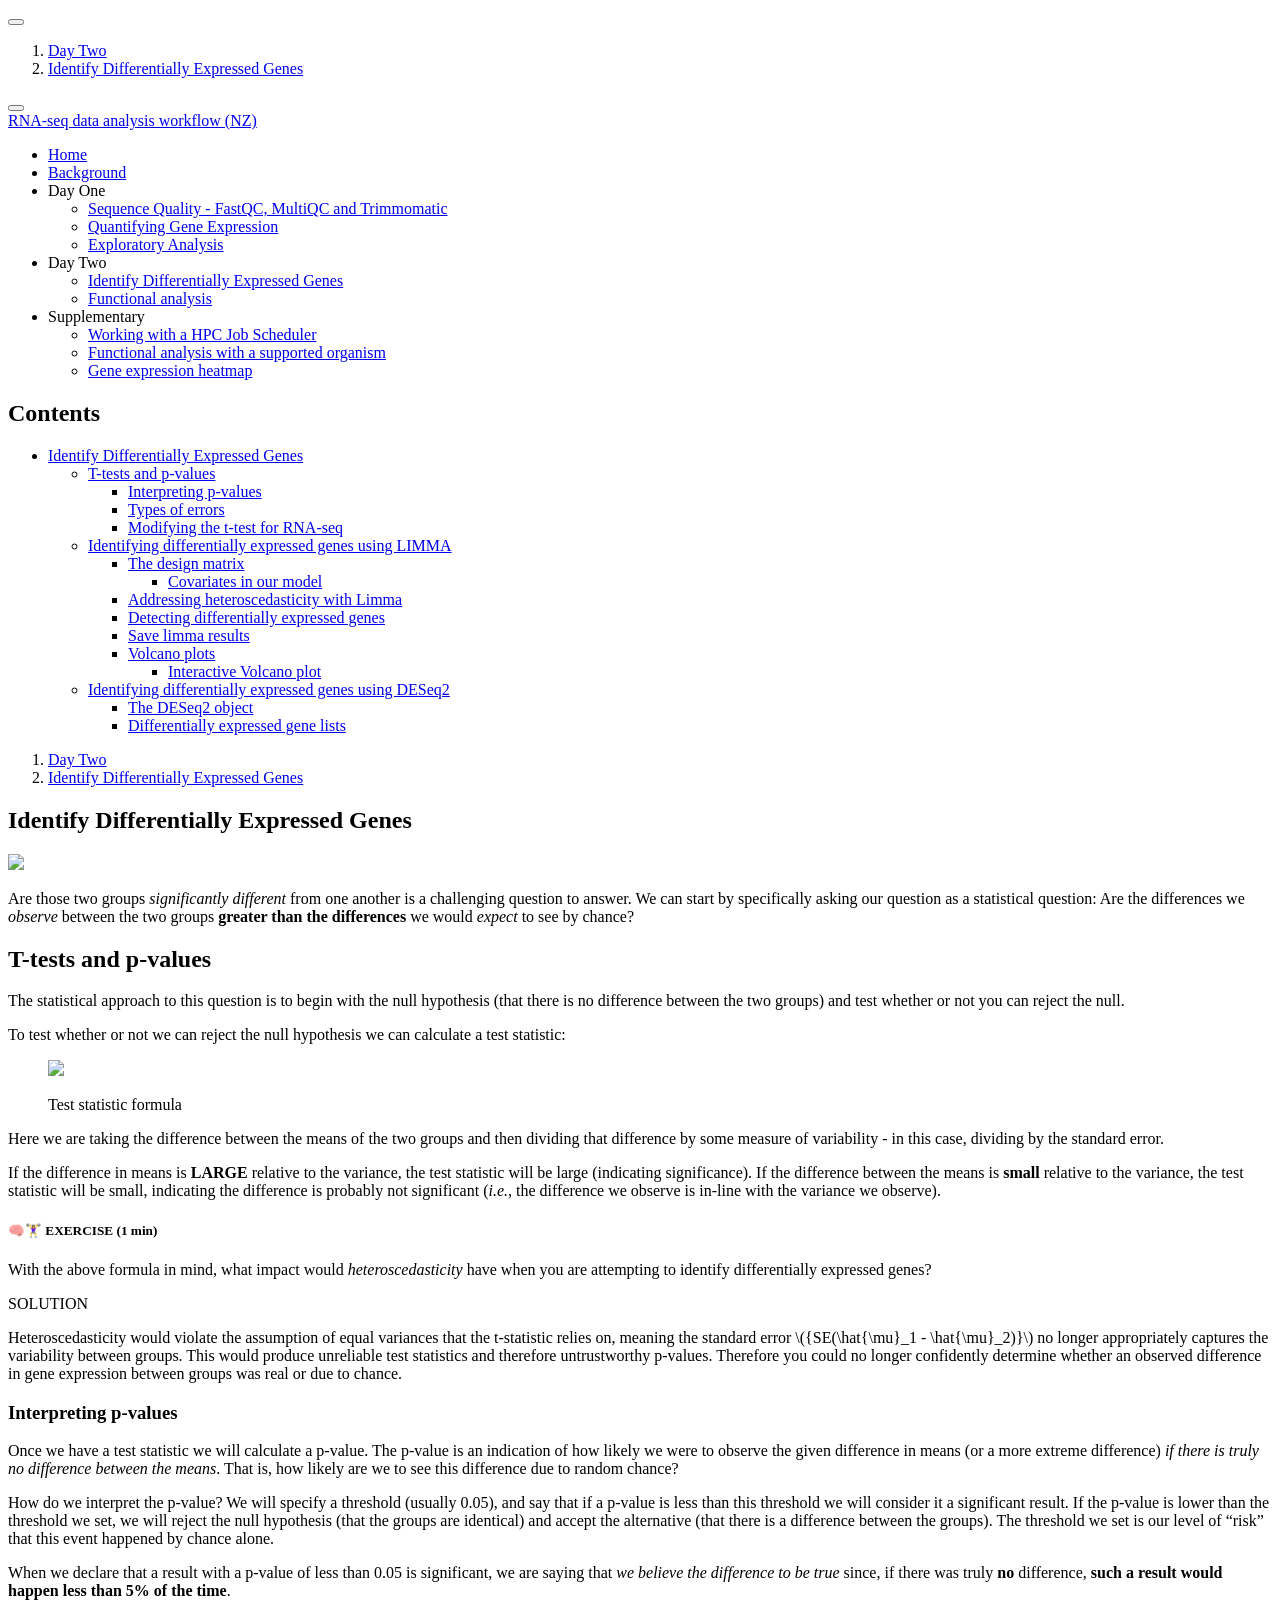
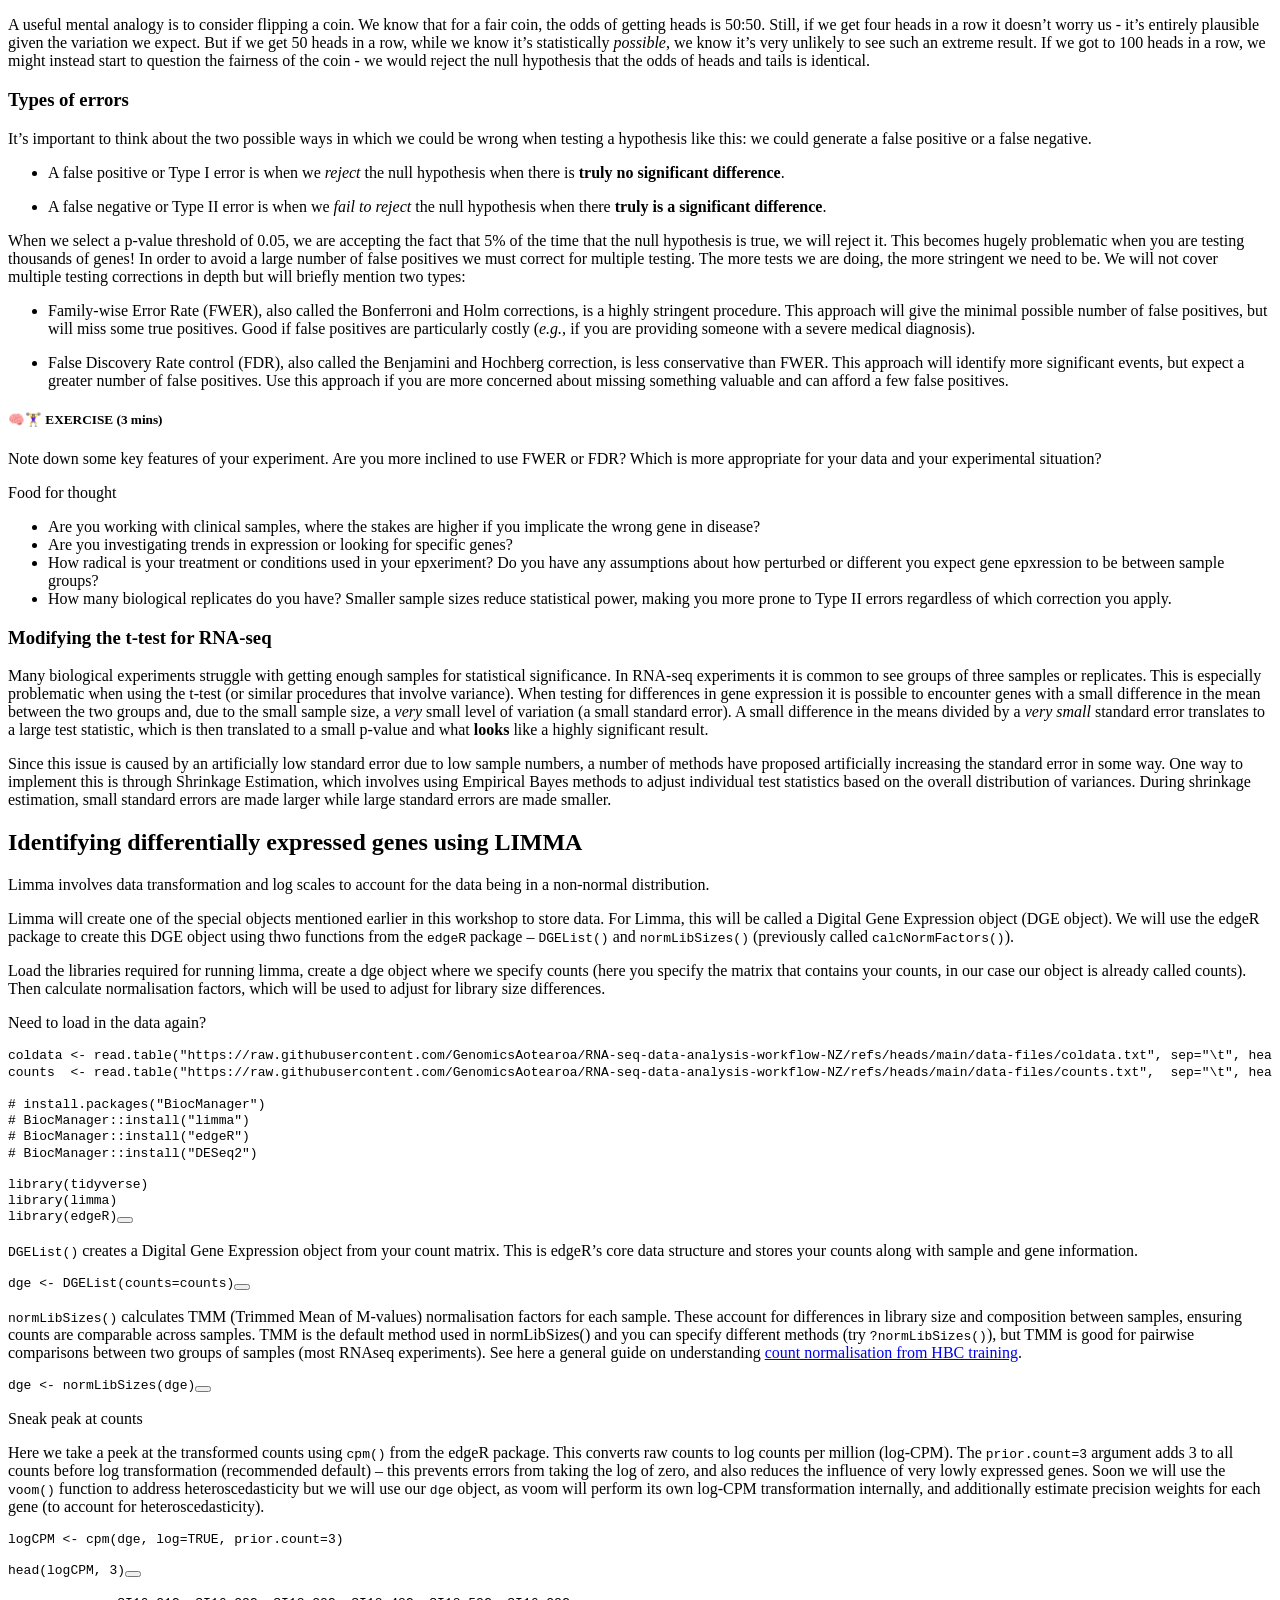
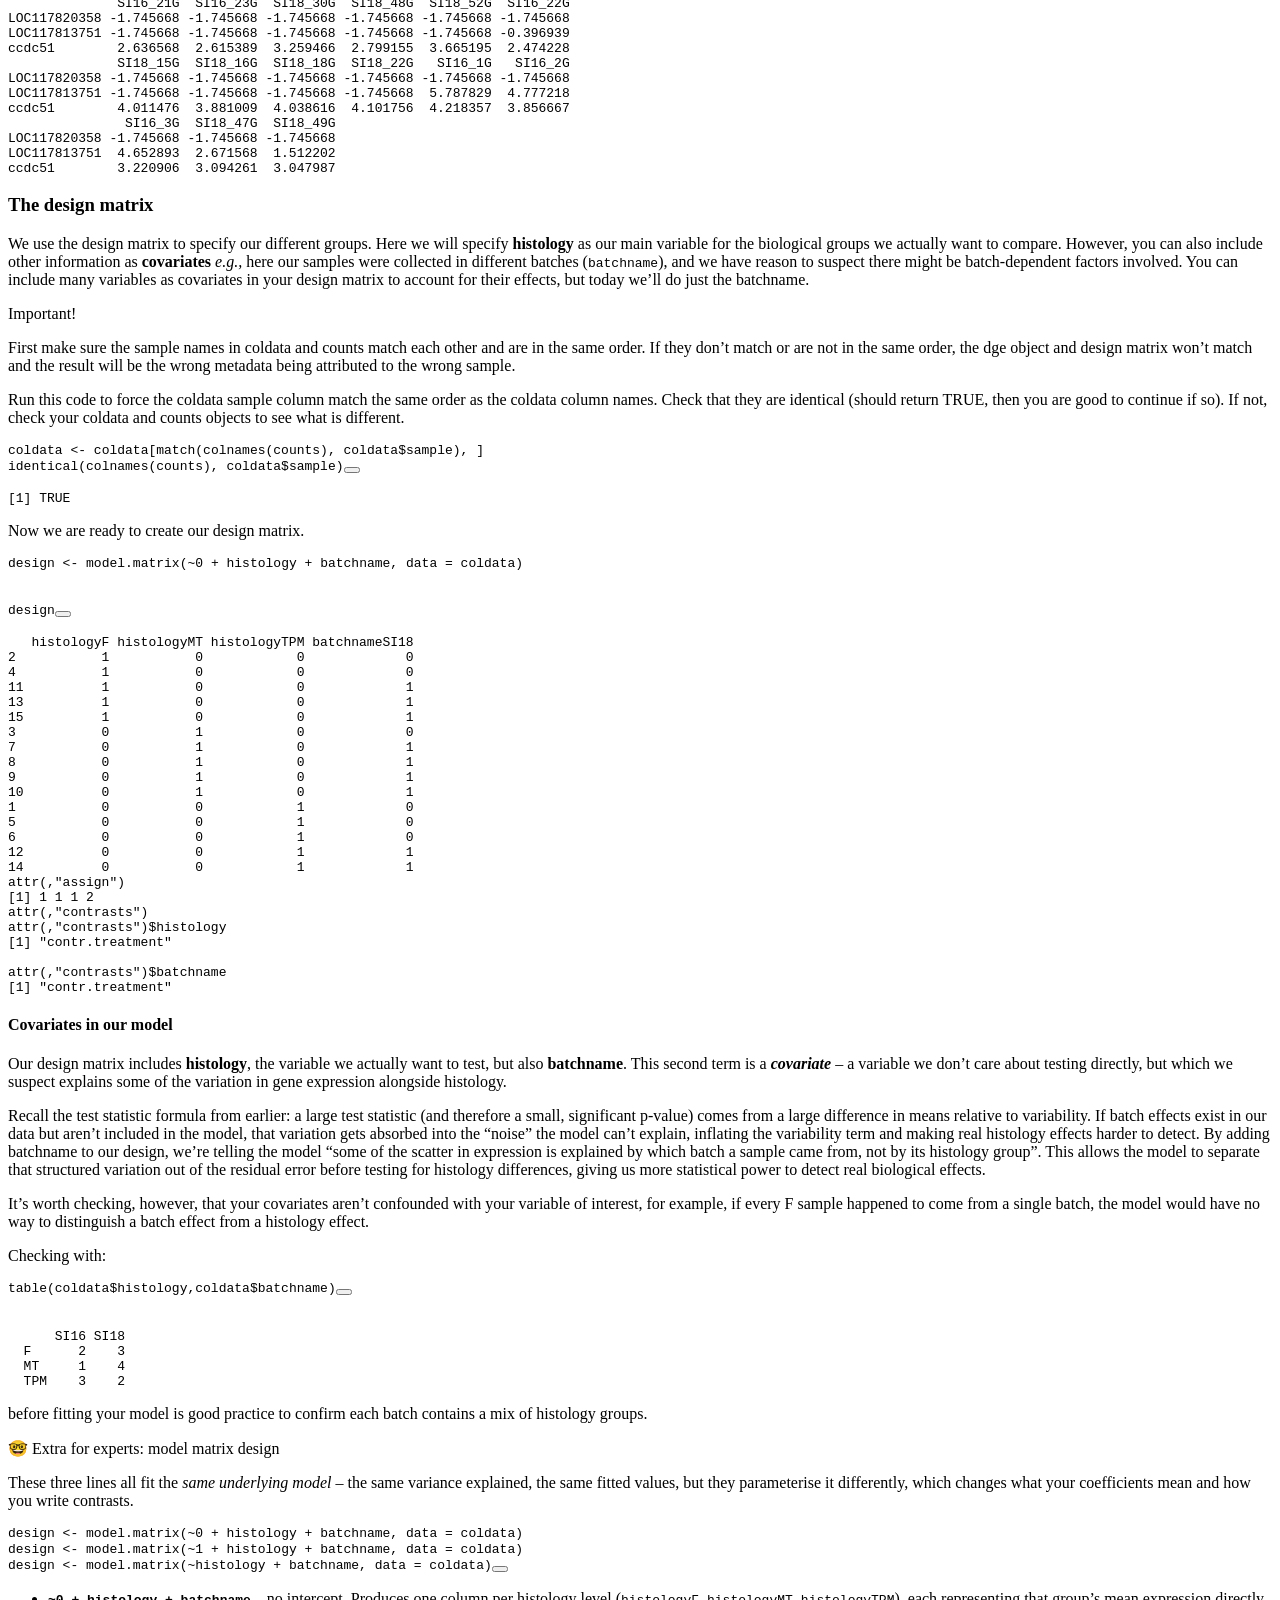
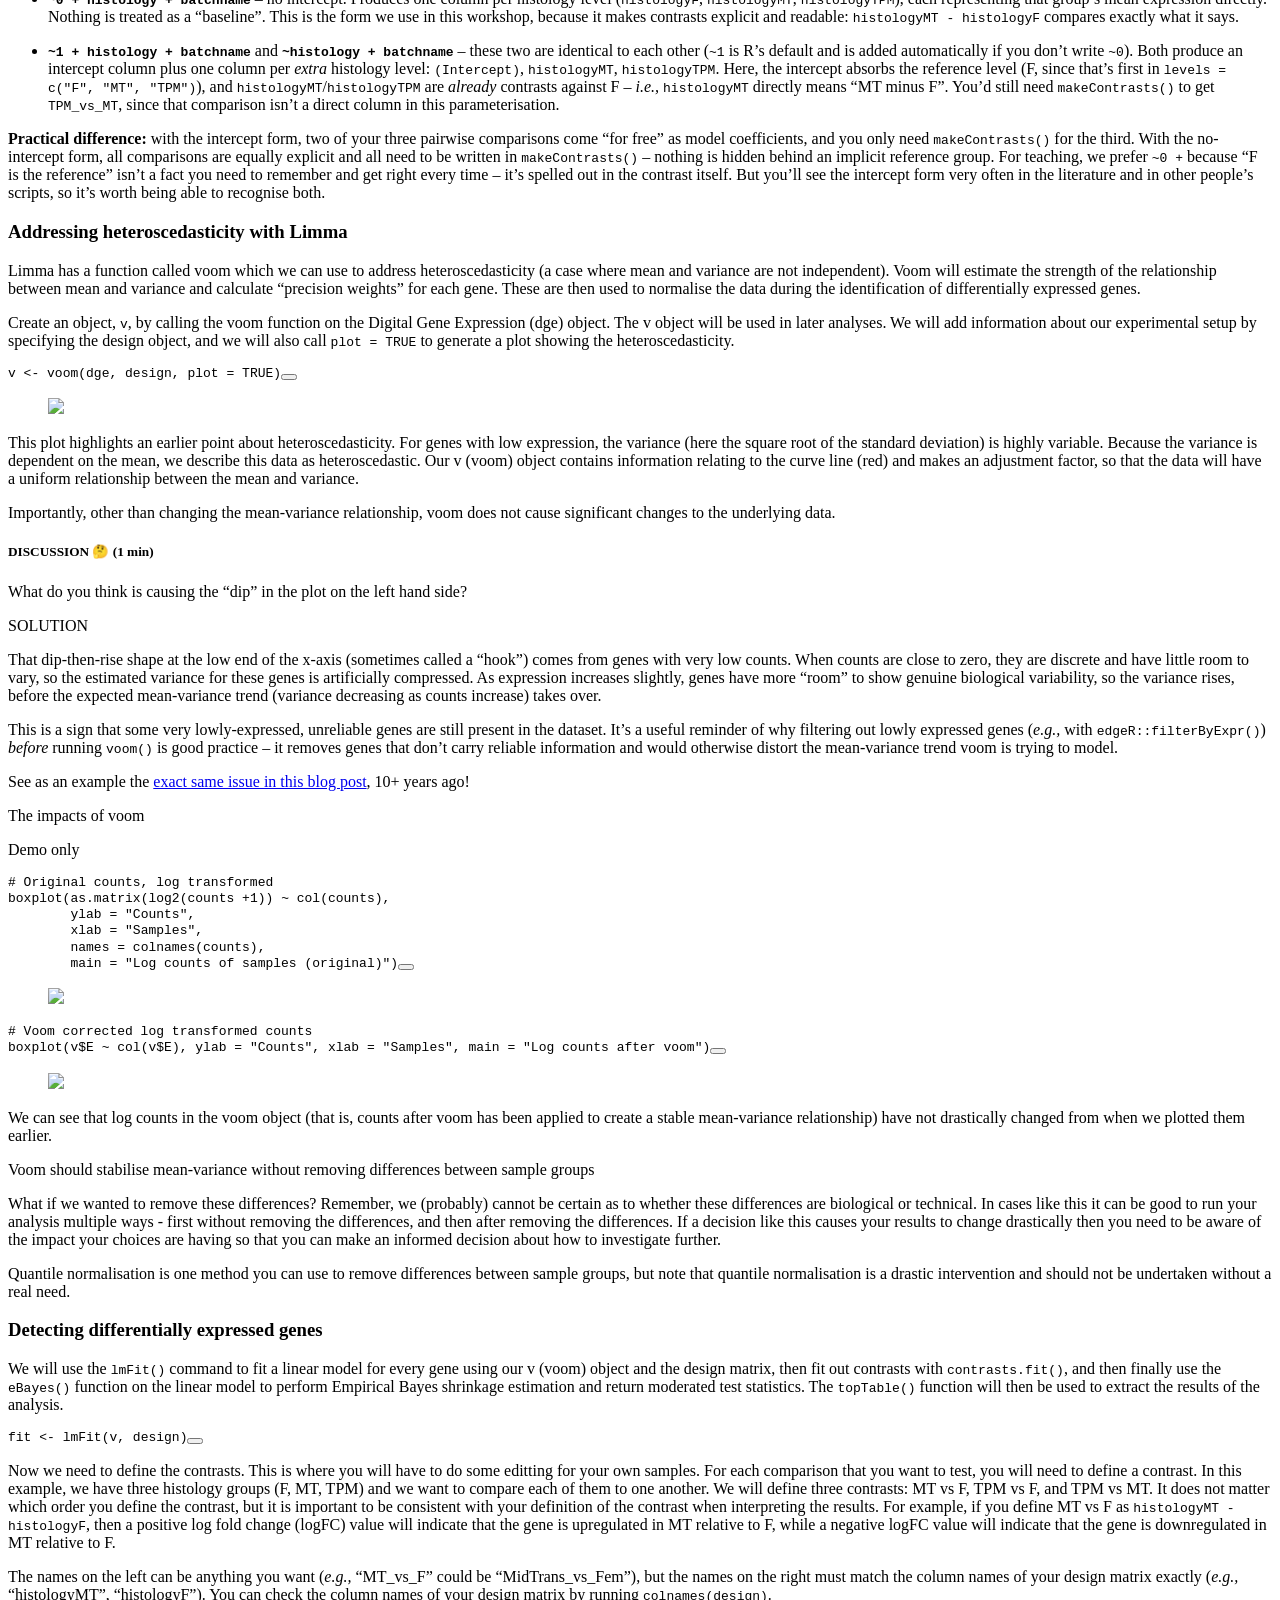
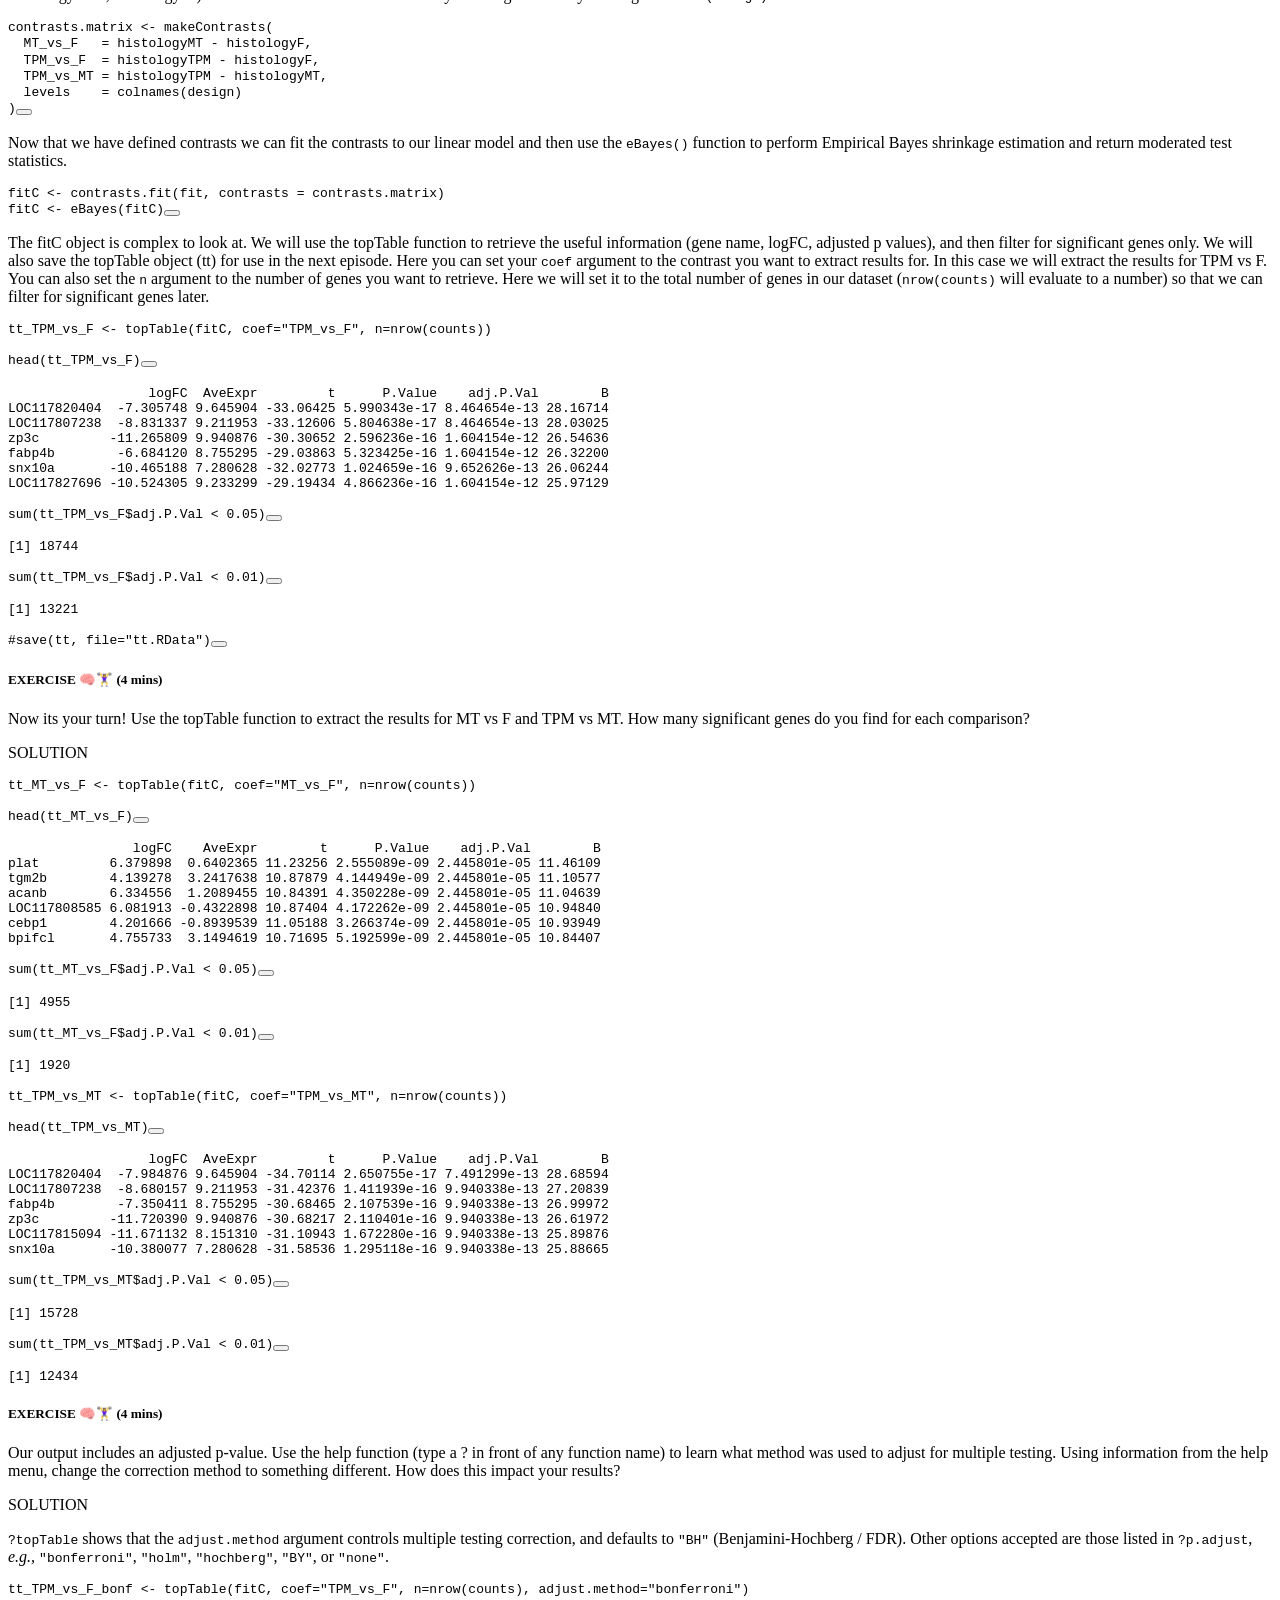
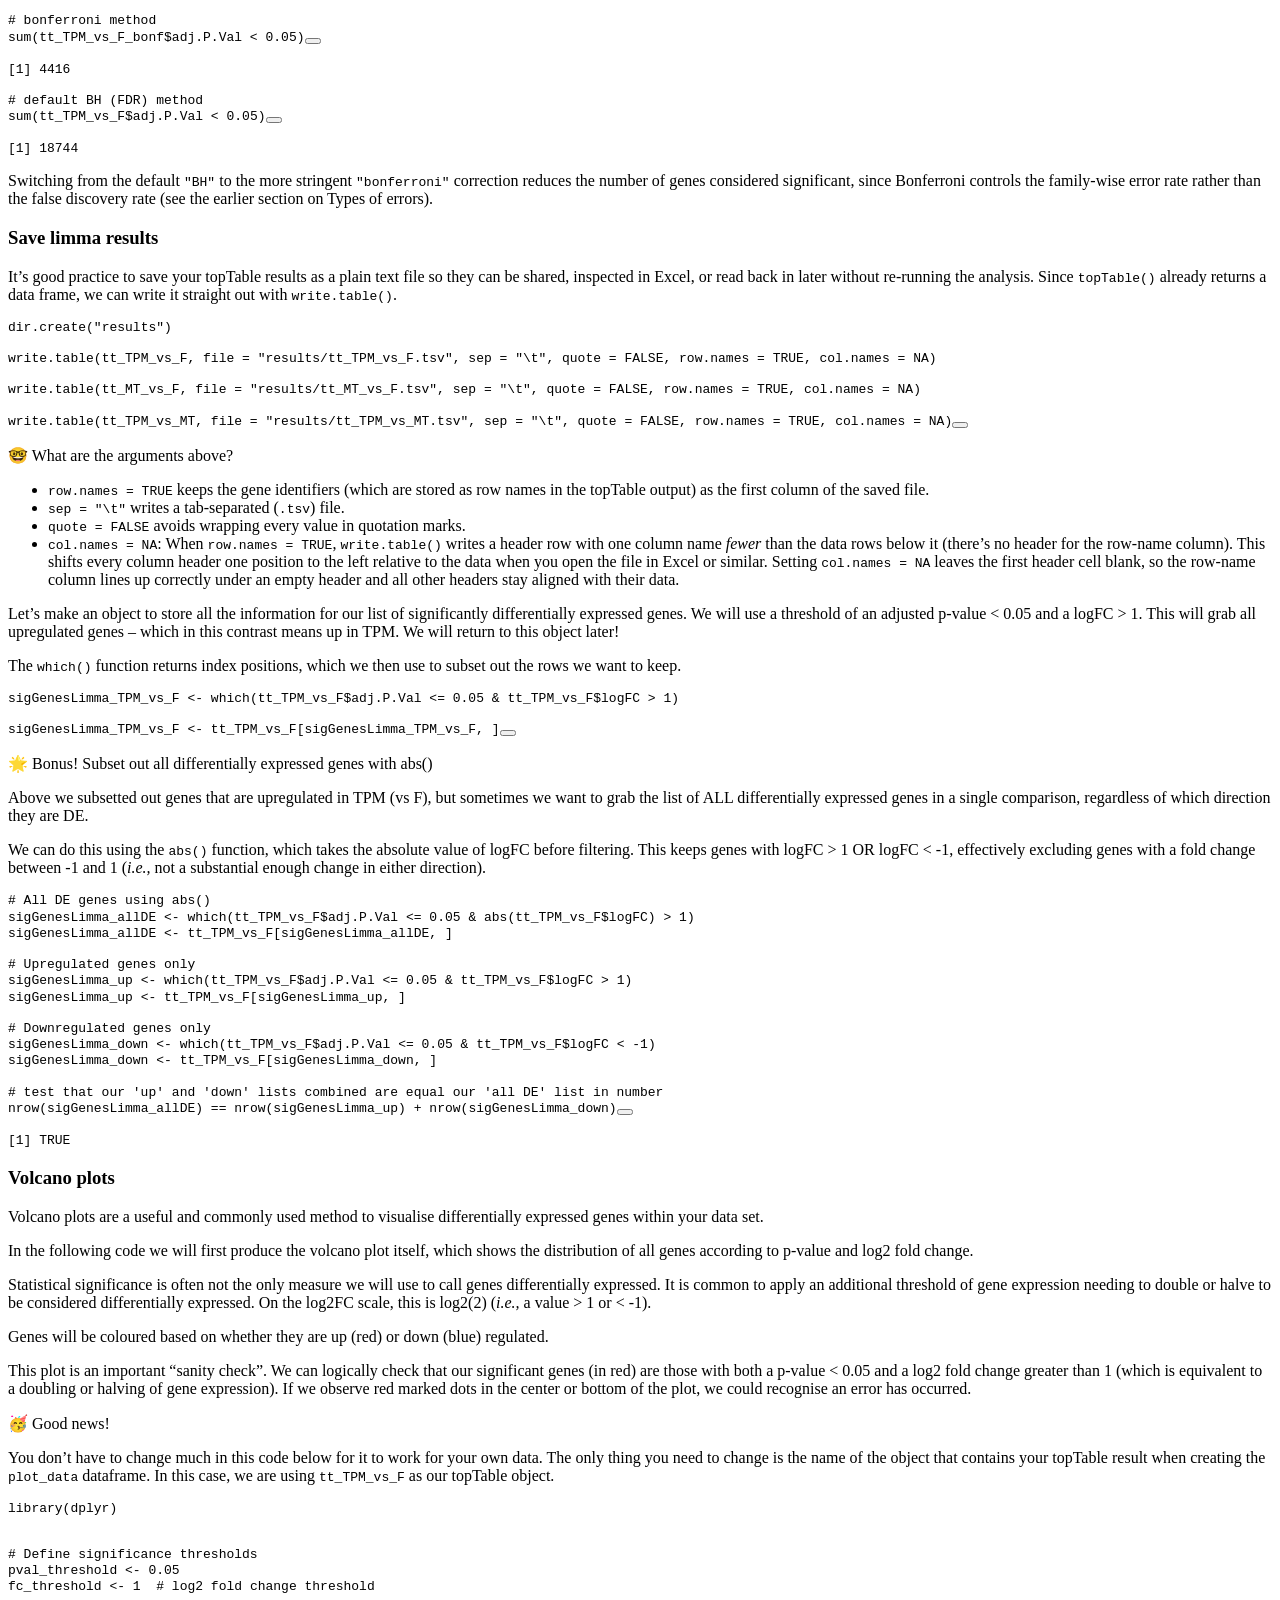
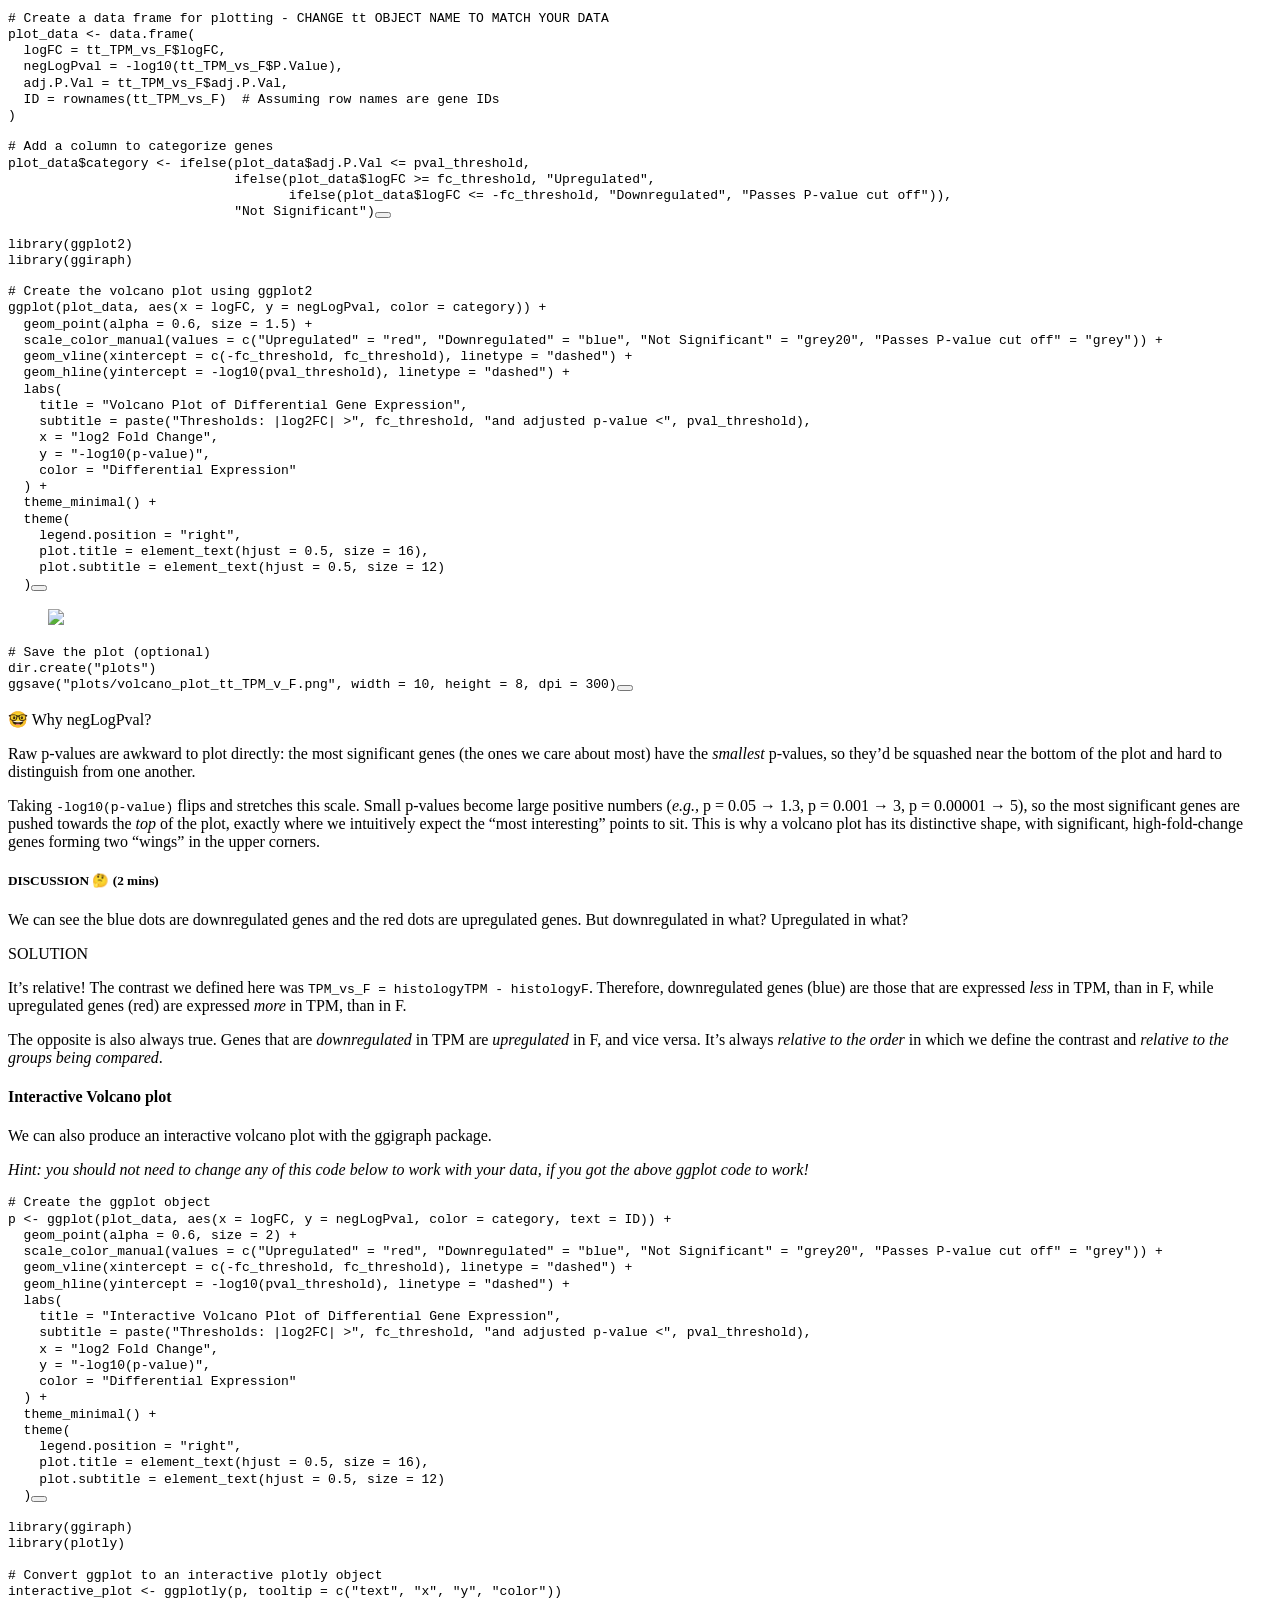
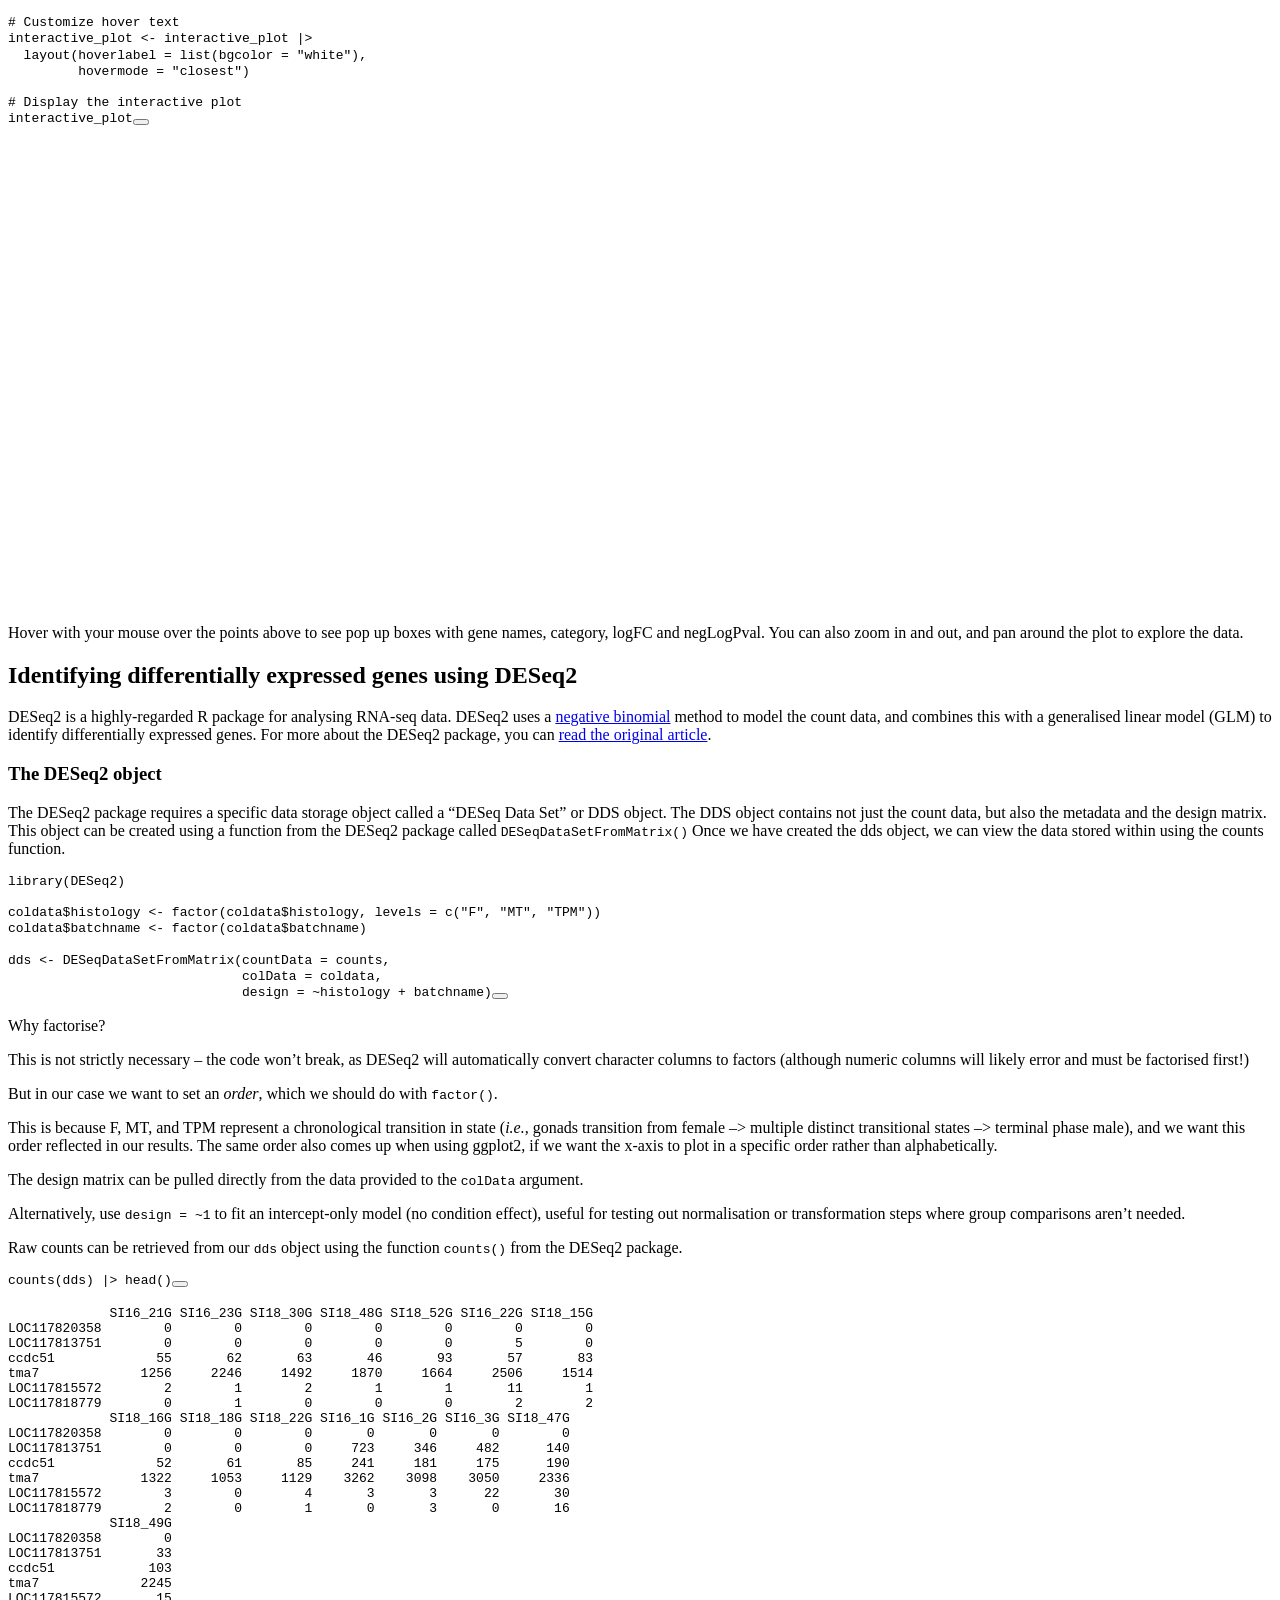
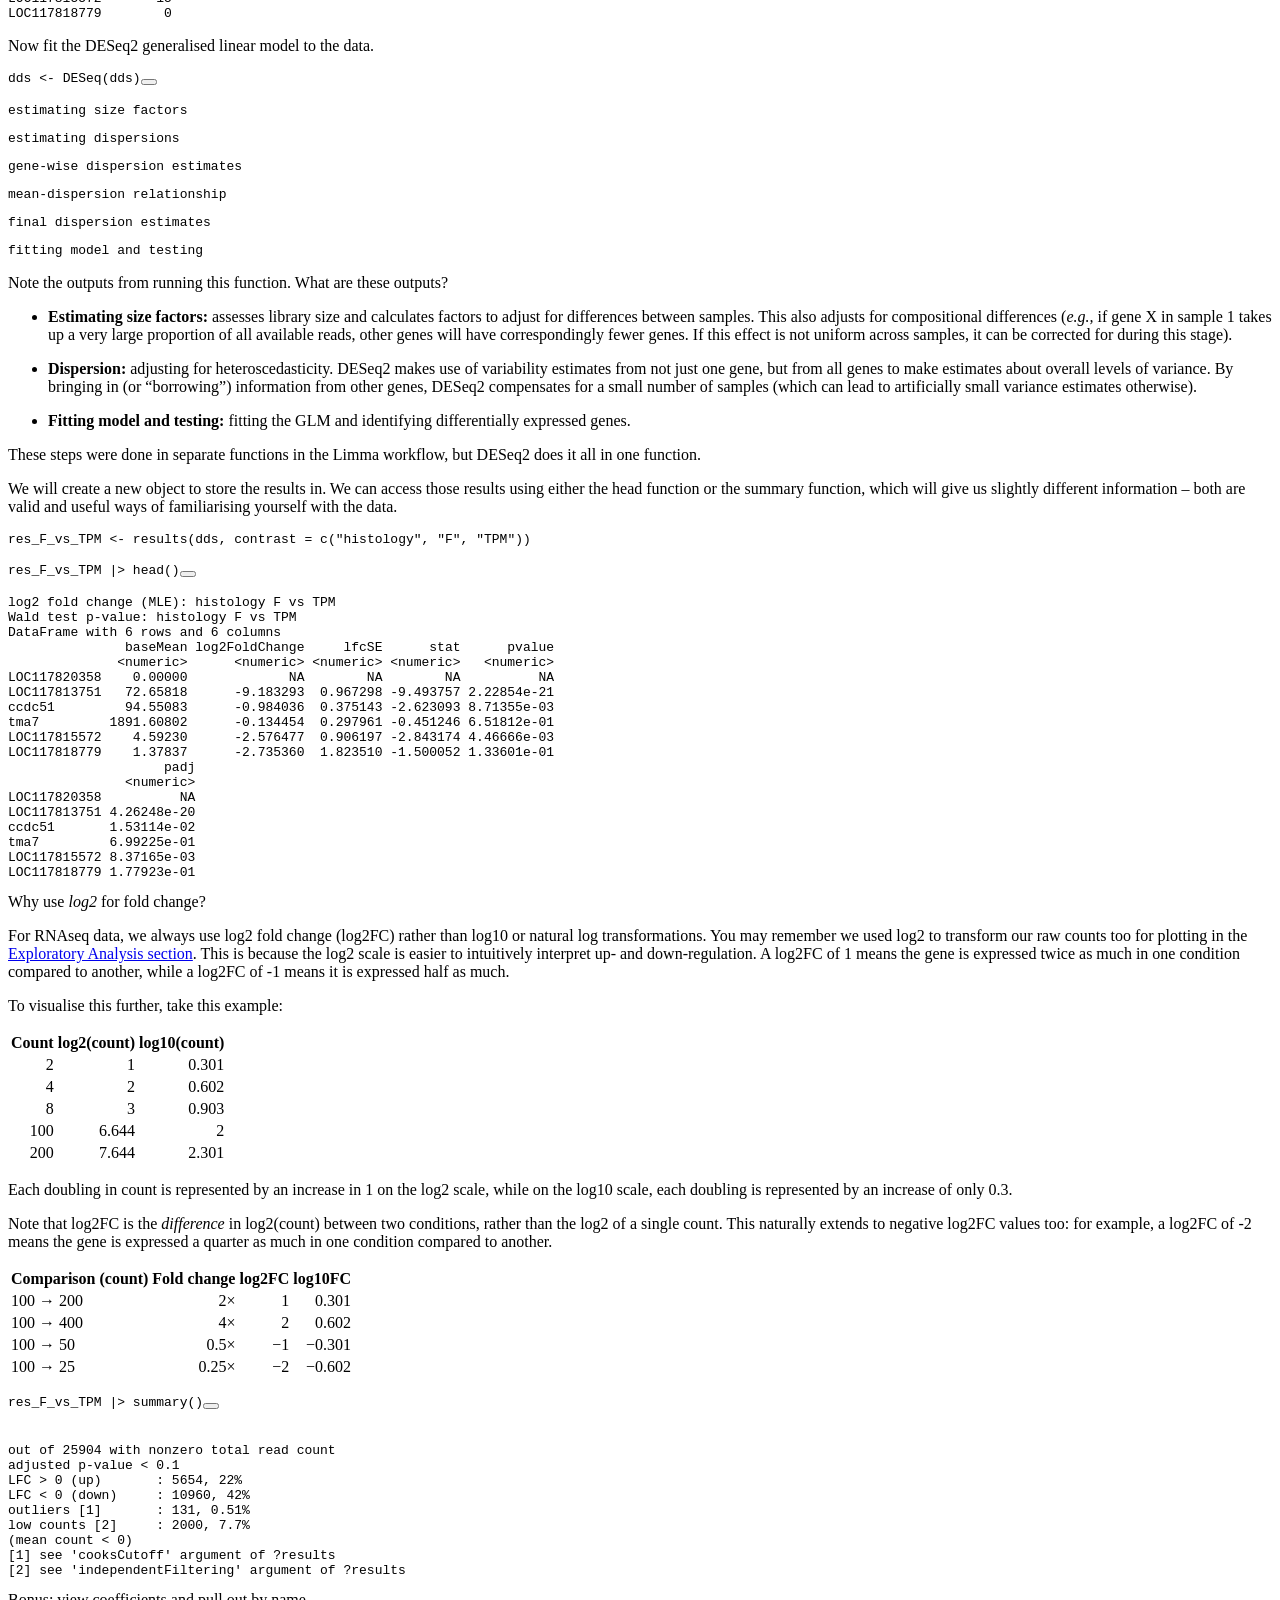
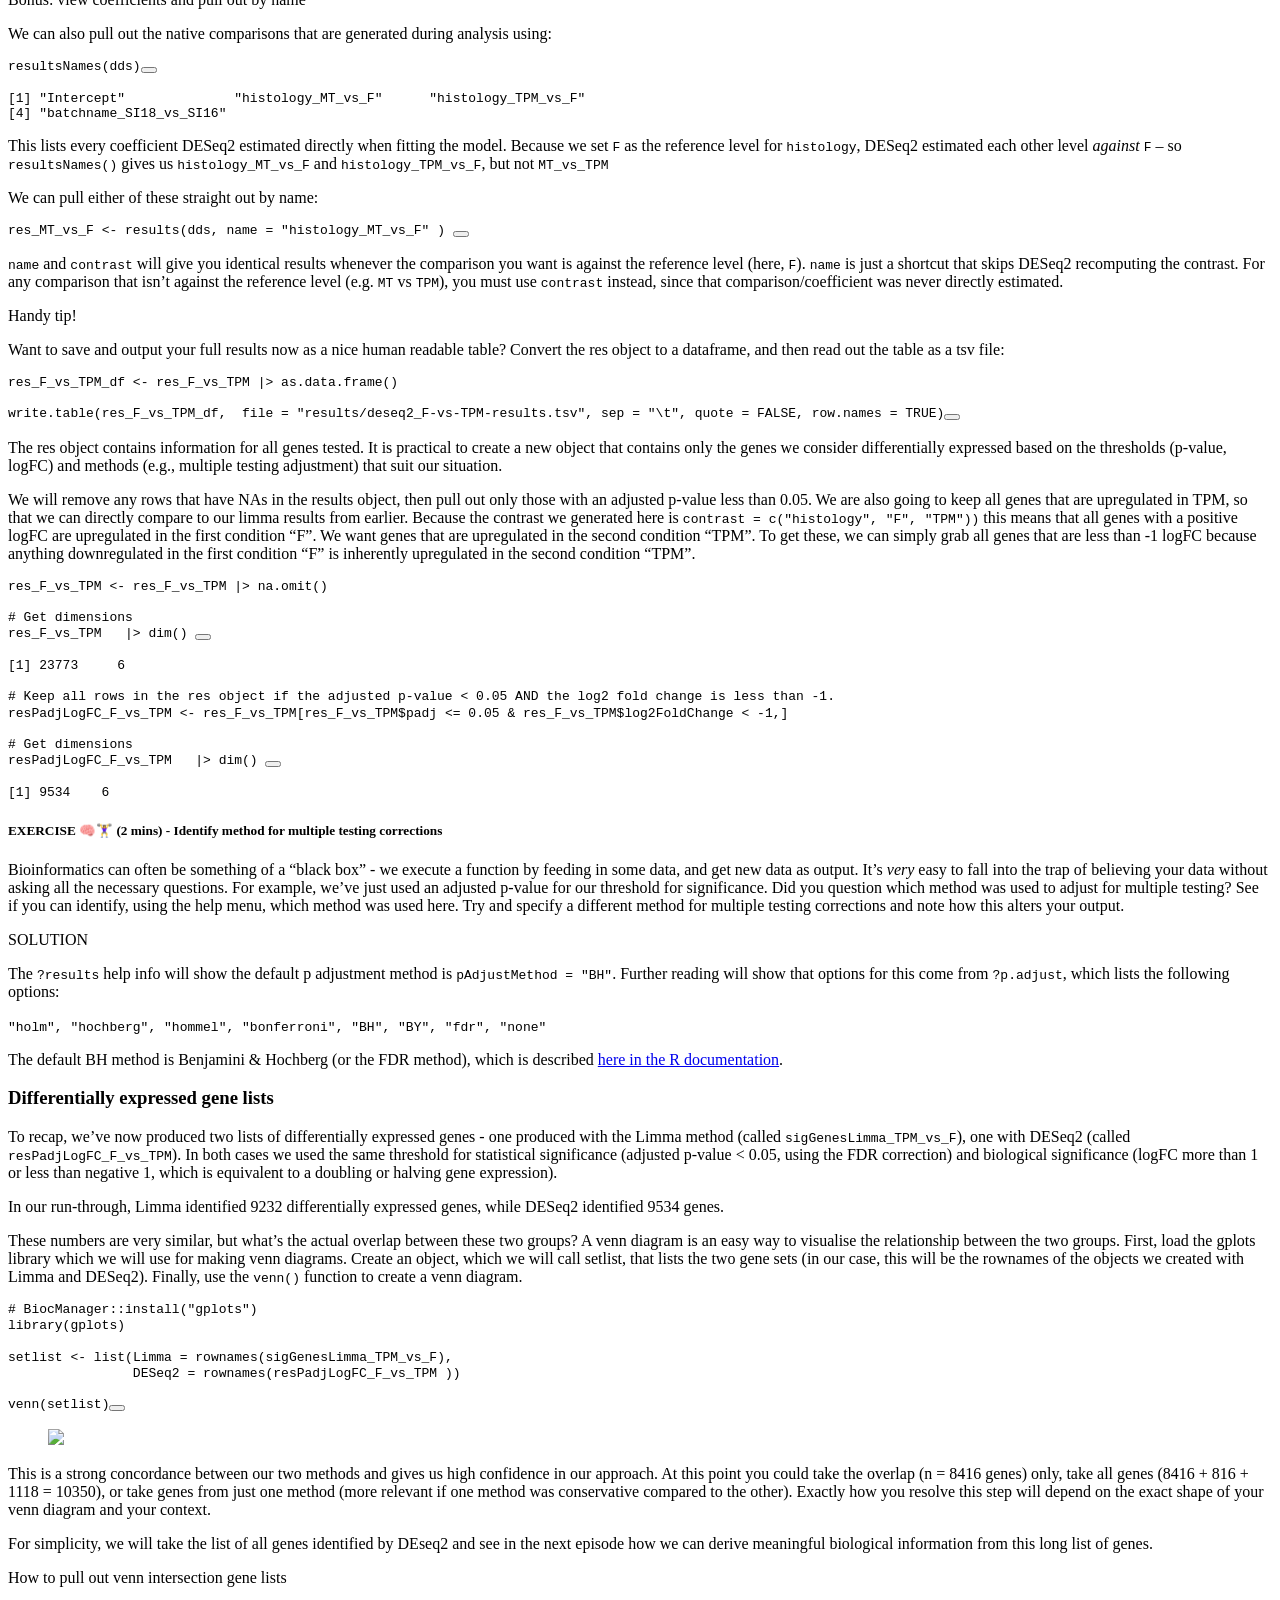
==== docs/dge.html @ ff6b12bd "fix #2 fix #4 fix #5" ====
<!DOCTYPE html>
<html xmlns="http://www.w3.org/1999/xhtml" lang="en" xml:lang="en"><head>

<meta charset="utf-8">
<meta name="generator" content="quarto-1.7.31">

<meta name="viewport" content="width=device-width, initial-scale=1.0, user-scalable=yes">


<title>dge – RNA-seq data analysis workflow (NZ)</title>
<style>
code{white-space: pre-wrap;}
span.smallcaps{font-variant: small-caps;}
div.columns{display: flex; gap: min(4vw, 1.5em);}
div.column{flex: auto; overflow-x: auto;}
div.hanging-indent{margin-left: 1.5em; text-indent: -1.5em;}
ul.task-list{list-style: none;}
ul.task-list li input[type="checkbox"] {
  width: 0.8em;
  margin: 0 0.8em 0.2em -1em; /* quarto-specific, see https://github.com/quarto-dev/quarto-cli/issues/4556 */ 
  vertical-align: middle;
}
/* CSS for syntax highlighting */
html { -webkit-text-size-adjust: 100%; }
pre > code.sourceCode { white-space: pre; position: relative; }
pre > code.sourceCode > span { display: inline-block; line-height: 1.25; }
pre > code.sourceCode > span:empty { height: 1.2em; }
.sourceCode { overflow: visible; }
code.sourceCode > span { color: inherit; text-decoration: inherit; }
div.sourceCode { margin: 1em 0; }
pre.sourceCode { margin: 0; }
@media screen {
div.sourceCode { overflow: auto; }
}
@media print {
pre > code.sourceCode { white-space: pre-wrap; }
pre > code.sourceCode > span { text-indent: -5em; padding-left: 5em; }
}
pre.numberSource code
  { counter-reset: source-line 0; }
pre.numberSource code > span
  { position: relative; left: -4em; counter-increment: source-line; }
pre.numberSource code > span > a:first-child::before
  { content: counter(source-line);
    position: relative; left: -1em; text-align: right; vertical-align: baseline;
    border: none; display: inline-block;
    -webkit-touch-callout: none; -webkit-user-select: none;
    -khtml-user-select: none; -moz-user-select: none;
    -ms-user-select: none; user-select: none;
    padding: 0 4px; width: 4em;
  }
pre.numberSource { margin-left: 3em;  padding-left: 4px; }
div.sourceCode
  {   }
@media screen {
pre > code.sourceCode > span > a:first-child::before { text-decoration: underline; }
}
</style>


<script src="site_libs/quarto-nav/quarto-nav.js"></script>
<script src="site_libs/quarto-nav/headroom.min.js"></script>
<script src="site_libs/clipboard/clipboard.min.js"></script>
<script src="site_libs/quarto-search/autocomplete.umd.js"></script>
<script src="site_libs/quarto-search/fuse.min.js"></script>
<script src="site_libs/quarto-search/quarto-search.js"></script>
<meta name="quarto:offset" content="./">
<link href="./functional-analysis.html" rel="next">
<link href="./exploratory.html" rel="prev">
<link href="./theme_images/GA-image-black-favicon.png" rel="icon" type="image/png">
<script src="site_libs/quarto-html/quarto.js" type="module"></script>
<script src="site_libs/quarto-html/tabsets/tabsets.js" type="module"></script>
<script src="site_libs/quarto-html/popper.min.js"></script>
<script src="site_libs/quarto-html/tippy.umd.min.js"></script>
<script src="site_libs/quarto-html/anchor.min.js"></script>
<link href="site_libs/quarto-html/tippy.css" rel="stylesheet">
<link href="site_libs/quarto-html/quarto-syntax-highlighting-e1a5c8363afafaef2c763b6775fbf3ca.css" rel="stylesheet" id="quarto-text-highlighting-styles">
<script src="site_libs/bootstrap/bootstrap.min.js"></script>
<link href="site_libs/bootstrap/bootstrap-icons.css" rel="stylesheet">
<link href="site_libs/bootstrap/bootstrap-2b26f57d8318b6eba2cd7cd1feee4645.min.css" rel="stylesheet" append-hash="true" id="quarto-bootstrap" data-mode="light">
<script id="quarto-search-options" type="application/json">{
  "location": "sidebar",
  "copy-button": false,
  "collapse-after": 3,
  "panel-placement": "start",
  "type": "textbox",
  "limit": 50,
  "keyboard-shortcut": [
    "f",
    "/",
    "s"
  ],
  "show-item-context": false,
  "language": {
    "search-no-results-text": "No results",
    "search-matching-documents-text": "matching documents",
    "search-copy-link-title": "Copy link to search",
    "search-hide-matches-text": "Hide additional matches",
    "search-more-match-text": "more match in this document",
    "search-more-matches-text": "more matches in this document",
    "search-clear-button-title": "Clear",
    "search-text-placeholder": "",
    "search-detached-cancel-button-title": "Cancel",
    "search-submit-button-title": "Submit",
    "search-label": "Search"
  }
}</script>
<link href="site_libs/htmltools-fill-0.5.9/fill.css" rel="stylesheet">
<script src="site_libs/htmlwidgets-1.6.4/htmlwidgets.js"></script>
<script src="site_libs/plotly-binding-4.12.0/plotly.js"></script>
<script src="site_libs/typedarray-0.1/typedarray.min.js"></script>
<script src="site_libs/jquery-3.5.1/jquery.min.js"></script>
<link href="site_libs/crosstalk-1.2.2/css/crosstalk.min.css" rel="stylesheet">
<script src="site_libs/crosstalk-1.2.2/js/crosstalk.min.js"></script>
<link href="site_libs/plotly-htmlwidgets-css-2.25.2/plotly-htmlwidgets.css" rel="stylesheet">
<script src="site_libs/plotly-main-2.25.2/plotly-latest.min.js"></script>

  <script src="https://cdnjs.cloudflare.com/polyfill/v3/polyfill.min.js?features=es6"></script>
  <script src="https://cdn.jsdelivr.net/npm/mathjax@3/es5/tex-chtml-full.js" type="text/javascript"></script>

<script type="text/javascript">
const typesetMath = (el) => {
  if (window.MathJax) {
    // MathJax Typeset
    window.MathJax.typeset([el]);
  } else if (window.katex) {
    // KaTeX Render
    var mathElements = el.getElementsByClassName("math");
    var macros = [];
    for (var i = 0; i < mathElements.length; i++) {
      var texText = mathElements[i].firstChild;
      if (mathElements[i].tagName == "SPAN") {
        window.katex.render(texText.data, mathElements[i], {
          displayMode: mathElements[i].classList.contains('display'),
          throwOnError: false,
          macros: macros,
          fleqn: false
        });
      }
    }
  }
}
window.Quarto = {
  typesetMath
};
</script>

<link rel="stylesheet" href="styles.css">
<meta property="og:title" content="– RNA-seq data analysis workflow (NZ)">
<meta property="og:description" content="">
<meta property="og:image" content="theme_images/r_logos.png">
<meta property="og:site_name" content="RNA-seq data analysis workflow (NZ)">
</head>

<body class="nav-sidebar docked quarto-light">

<div id="quarto-search-results"></div>
  <header id="quarto-header" class="headroom fixed-top">
  <nav class="quarto-secondary-nav">
    <div class="container-fluid d-flex">
      <button type="button" class="quarto-btn-toggle btn" data-bs-toggle="collapse" role="button" data-bs-target=".quarto-sidebar-collapse-item" aria-controls="quarto-sidebar" aria-expanded="false" aria-label="Toggle sidebar navigation" onclick="if (window.quartoToggleHeadroom) { window.quartoToggleHeadroom(); }">
        <i class="bi bi-layout-text-sidebar-reverse"></i>
      </button>
        <nav class="quarto-page-breadcrumbs" aria-label="breadcrumb"><ol class="breadcrumb"><li class="breadcrumb-item"><a href="./dge.html">Day Two</a></li><li class="breadcrumb-item"><a href="./dge.html">Identify Differentially Expressed Genes</a></li></ol></nav>
        <a class="flex-grow-1" role="navigation" data-bs-toggle="collapse" data-bs-target=".quarto-sidebar-collapse-item" aria-controls="quarto-sidebar" aria-expanded="false" aria-label="Toggle sidebar navigation" onclick="if (window.quartoToggleHeadroom) { window.quartoToggleHeadroom(); }">      
        </a>
      <button type="button" class="btn quarto-search-button" aria-label="Search" onclick="window.quartoOpenSearch();">
        <i class="bi bi-search"></i>
      </button>
    </div>
  </nav>
</header>
<!-- content -->
<div id="quarto-content" class="quarto-container page-columns page-rows-contents page-layout-article">
<!-- sidebar -->
  <nav id="quarto-sidebar" class="sidebar collapse collapse-horizontal quarto-sidebar-collapse-item sidebar-navigation docked overflow-auto">
    <div class="pt-lg-2 mt-2 text-left sidebar-header">
    <div class="sidebar-title mb-0 py-0">
      <a href="./">RNA-seq data analysis workflow (NZ)</a> 
        <div class="sidebar-tools-main">
    <a href="https://github.com/GenomicsAotearoa/RNA-seq-data-analysis-workflow-NZ" title="Github" class="quarto-navigation-tool px-1" aria-label="Github"><i class="bi bi-github"></i></a>
</div>
    </div>
      </div>
        <div class="mt-2 flex-shrink-0 align-items-center">
        <div class="sidebar-search">
        <div id="quarto-search" class="" title="Search"></div>
        </div>
        </div>
    <div class="sidebar-menu-container"> 
    <ul class="list-unstyled mt-1">
        <li class="sidebar-item">
  <div class="sidebar-item-container"> 
  <a href="./index.html" class="sidebar-item-text sidebar-link">
 <span class="menu-text">Home</span></a>
  </div>
</li>
        <li class="sidebar-item">
  <div class="sidebar-item-container"> 
  <a href="./background.html" class="sidebar-item-text sidebar-link">
 <span class="menu-text">Background</span></a>
  </div>
</li>
        <li class="sidebar-item sidebar-item-section">
      <div class="sidebar-item-container"> 
            <a class="sidebar-item-text sidebar-link text-start" data-bs-toggle="collapse" data-bs-target="#quarto-sidebar-section-1" role="navigation" aria-expanded="true">
 <span class="menu-text">Day One</span></a>
          <a class="sidebar-item-toggle text-start" data-bs-toggle="collapse" data-bs-target="#quarto-sidebar-section-1" role="navigation" aria-expanded="true" aria-label="Toggle section">
            <i class="bi bi-chevron-right ms-2"></i>
          </a> 
      </div>
      <ul id="quarto-sidebar-section-1" class="collapse list-unstyled sidebar-section depth1 show">  
          <li class="sidebar-item">
  <div class="sidebar-item-container"> 
  <a href="./sequence-quality.html" class="sidebar-item-text sidebar-link">
 <span class="menu-text">Sequence Quality - FastQC, MultiQC and Trimmomatic</span></a>
  </div>
</li>
          <li class="sidebar-item">
  <div class="sidebar-item-container"> 
  <a href="./index-align-quantify.html" class="sidebar-item-text sidebar-link">
 <span class="menu-text">Quantifying Gene Expression</span></a>
  </div>
</li>
          <li class="sidebar-item">
  <div class="sidebar-item-container"> 
  <a href="./exploratory.html" class="sidebar-item-text sidebar-link">
 <span class="menu-text">Exploratory Analysis</span></a>
  </div>
</li>
      </ul>
  </li>
        <li class="sidebar-item sidebar-item-section">
      <div class="sidebar-item-container"> 
            <a class="sidebar-item-text sidebar-link text-start" data-bs-toggle="collapse" data-bs-target="#quarto-sidebar-section-2" role="navigation" aria-expanded="true">
 <span class="menu-text">Day Two</span></a>
          <a class="sidebar-item-toggle text-start" data-bs-toggle="collapse" data-bs-target="#quarto-sidebar-section-2" role="navigation" aria-expanded="true" aria-label="Toggle section">
            <i class="bi bi-chevron-right ms-2"></i>
          </a> 
      </div>
      <ul id="quarto-sidebar-section-2" class="collapse list-unstyled sidebar-section depth1 show">  
          <li class="sidebar-item">
  <div class="sidebar-item-container"> 
  <a href="./dge.html" class="sidebar-item-text sidebar-link active">
 <span class="menu-text">Identify Differentially Expressed Genes</span></a>
  </div>
</li>
          <li class="sidebar-item">
  <div class="sidebar-item-container"> 
  <a href="./functional-analysis.html" class="sidebar-item-text sidebar-link">
 <span class="menu-text">Functional analysis</span></a>
  </div>
</li>
      </ul>
  </li>
        <li class="sidebar-item sidebar-item-section">
      <div class="sidebar-item-container"> 
            <a class="sidebar-item-text sidebar-link text-start" data-bs-toggle="collapse" data-bs-target="#quarto-sidebar-section-3" role="navigation" aria-expanded="true">
 <span class="menu-text">Supplementary</span></a>
          <a class="sidebar-item-toggle text-start" data-bs-toggle="collapse" data-bs-target="#quarto-sidebar-section-3" role="navigation" aria-expanded="true" aria-label="Toggle section">
            <i class="bi bi-chevron-right ms-2"></i>
          </a> 
      </div>
      <ul id="quarto-sidebar-section-3" class="collapse list-unstyled sidebar-section depth1 show">  
          <li class="sidebar-item">
  <div class="sidebar-item-container"> 
  <a href="./Supplementary/S1_hpc-job-scheduler.html" class="sidebar-item-text sidebar-link">
 <span class="menu-text">Working with a HPC Job Scheduler</span></a>
  </div>
</li>
          <li class="sidebar-item">
  <div class="sidebar-item-container"> 
  <a href="./Supplementary/S2_functional.html" class="sidebar-item-text sidebar-link">
 <span class="menu-text">Functional analysis with a supported organism</span></a>
  </div>
</li>
          <li class="sidebar-item">
  <div class="sidebar-item-container"> 
  <a href="./Supplementary/S3_heatmap.html" class="sidebar-item-text sidebar-link">
 <span class="menu-text">Gene expression heatmap</span></a>
  </div>
</li>
      </ul>
  </li>
    </ul>
    </div>
</nav>
<div id="quarto-sidebar-glass" class="quarto-sidebar-collapse-item" data-bs-toggle="collapse" data-bs-target=".quarto-sidebar-collapse-item"></div>
<!-- margin-sidebar -->
    <div id="quarto-margin-sidebar" class="sidebar margin-sidebar">
        <nav id="TOC" role="doc-toc" class="toc-active">
    <h2 id="toc-title">Contents</h2>
   
  <ul>
  <li><a href="#identify-differentially-expressed-genes" id="toc-identify-differentially-expressed-genes" class="nav-link active" data-scroll-target="#identify-differentially-expressed-genes">Identify Differentially Expressed Genes</a>
  <ul>
  <li><a href="#t-tests-and-p-values" id="toc-t-tests-and-p-values" class="nav-link" data-scroll-target="#t-tests-and-p-values">T-tests and p-values</a>
  <ul class="collapse">
  <li><a href="#interpreting-p-values" id="toc-interpreting-p-values" class="nav-link" data-scroll-target="#interpreting-p-values">Interpreting p-values</a></li>
  <li><a href="#types-of-errors" id="toc-types-of-errors" class="nav-link" data-scroll-target="#types-of-errors">Types of errors</a></li>
  <li><a href="#modifying-the-t-test-for-rna-seq" id="toc-modifying-the-t-test-for-rna-seq" class="nav-link" data-scroll-target="#modifying-the-t-test-for-rna-seq">Modifying the t-test for RNA-seq</a></li>
  </ul></li>
  <li><a href="#identifying-differentially-expressed-genes-using-limma" id="toc-identifying-differentially-expressed-genes-using-limma" class="nav-link" data-scroll-target="#identifying-differentially-expressed-genes-using-limma">Identifying differentially expressed genes using LIMMA</a>
  <ul class="collapse">
  <li><a href="#the-design-matrix" id="toc-the-design-matrix" class="nav-link" data-scroll-target="#the-design-matrix">The design matrix</a>
  <ul class="collapse">
  <li><a href="#covariates-in-our-model" id="toc-covariates-in-our-model" class="nav-link" data-scroll-target="#covariates-in-our-model">Covariates in our model</a></li>
  </ul></li>
  <li><a href="#addressing-heteroscedasticity-with-limma" id="toc-addressing-heteroscedasticity-with-limma" class="nav-link" data-scroll-target="#addressing-heteroscedasticity-with-limma">Addressing heteroscedasticity with Limma</a></li>
  <li><a href="#detecting-differentially-expressed-genes" id="toc-detecting-differentially-expressed-genes" class="nav-link" data-scroll-target="#detecting-differentially-expressed-genes">Detecting differentially expressed genes</a></li>
  <li><a href="#save-limma-results" id="toc-save-limma-results" class="nav-link" data-scroll-target="#save-limma-results">Save limma results</a></li>
  <li><a href="#volcano-plots" id="toc-volcano-plots" class="nav-link" data-scroll-target="#volcano-plots">Volcano plots</a>
  <ul class="collapse">
  <li><a href="#interactive-volcano-plot" id="toc-interactive-volcano-plot" class="nav-link" data-scroll-target="#interactive-volcano-plot">Interactive Volcano plot</a></li>
  </ul></li>
  </ul></li>
  <li><a href="#identifying-differentially-expressed-genes-using-deseq2" id="toc-identifying-differentially-expressed-genes-using-deseq2" class="nav-link" data-scroll-target="#identifying-differentially-expressed-genes-using-deseq2">Identifying differentially expressed genes using DESeq2</a>
  <ul class="collapse">
  <li><a href="#the-deseq2-object" id="toc-the-deseq2-object" class="nav-link" data-scroll-target="#the-deseq2-object">The DESeq2 object</a></li>
  <li><a href="#differentially-expressed-gene-lists" id="toc-differentially-expressed-gene-lists" class="nav-link" data-scroll-target="#differentially-expressed-gene-lists">Differentially expressed gene lists</a></li>
  </ul></li>
  </ul></li>
  </ul>
</nav>
    </div>
<!-- main -->
<main class="content" id="quarto-document-content"><header id="title-block-header" class="quarto-title-block"><nav class="quarto-page-breadcrumbs quarto-title-breadcrumbs d-none d-lg-block" aria-label="breadcrumb"><ol class="breadcrumb"><li class="breadcrumb-item"><a href="./dge.html">Day Two</a></li><li class="breadcrumb-item"><a href="./dge.html">Identify Differentially Expressed Genes</a></li></ol></nav></header>




<section id="identify-differentially-expressed-genes" class="level1">
<h1>Identify Differentially Expressed Genes</h1>
<p><img src="theme_images/r_logos.png" class="img-fluid"></p>
<p>Are those two groups <em>significantly different</em> from one another is a challenging question to answer. We can start by specifically asking our question as a statistical question: Are the differences we <em>observe</em> between the two groups <strong>greater than the differences</strong> we would <em>expect</em> to see by chance?</p>
<section id="t-tests-and-p-values" class="level2">
<h2 class="anchored" data-anchor-id="t-tests-and-p-values">T-tests and p-values</h2>
<p>The statistical approach to this question is to begin with the null hypothesis (that there is no difference between the two groups) and test whether or not you can reject the null.</p>
<p>To test whether or not we can reject the null hypothesis we can calculate a test statistic:</p>
<div class="quarto-figure quarto-figure-center">
<figure class="figure">
<p><img src="images/tTest.png" class="img-fluid figure-img"></p>
<figcaption>Test statistic formula</figcaption>
</figure>
</div>
<p>Here we are taking the difference between the means of the two groups and then dividing that difference by some measure of variability - in this case, dividing by the standard error.</p>
<p>If the difference in means is <strong>LARGE</strong> relative to the variance, the test statistic will be large (indicating significance). If the difference between the means is <strong>small</strong> relative to the variance, the test statistic will be small, indicating the difference is probably not significant (<em>i.e.,</em> the difference we observe is in-line with the variance we observe).</p>
<section id="exercise-1-min" class="level5">
<h5 class="anchored" data-anchor-id="exercise-1-min">🧠🏋️‍♀️ <strong>EXERCISE</strong> (1 min)</h5>
<p>With the above formula in mind, what impact would <em>heteroscedasticity</em> have when you are attempting to identify differentially expressed genes?</p>
<div class="callout callout-style-default callout-tip callout-titled">
<div class="callout-header d-flex align-content-center" data-bs-toggle="collapse" data-bs-target=".callout-1-contents" aria-controls="callout-1" aria-expanded="false" aria-label="Toggle callout">
<div class="callout-icon-container">
<i class="callout-icon"></i>
</div>
<div class="callout-title-container flex-fill">
SOLUTION
</div>
<div class="callout-btn-toggle d-inline-block border-0 py-1 ps-1 pe-0 float-end"><i class="callout-toggle"></i></div>
</div>
<div id="callout-1" class="callout-1-contents callout-collapse collapse">
<div class="callout-body-container callout-body">
<p>Heteroscedasticity would violate the assumption of equal variances that the t-statistic relies on, meaning the standard error <span class="math inline">\({SE(\hat{\mu}_1 - \hat{\mu}_2)}\)</span> no longer appropriately captures the variability between groups. This would produce unreliable test statistics and therefore untrustworthy p-values. Therefore you could no longer confidently determine whether an observed difference in gene expression between groups was real or due to chance.</p>
</div>
</div>
</div>
</section>
<section id="interpreting-p-values" class="level3">
<h3 class="anchored" data-anchor-id="interpreting-p-values">Interpreting p-values</h3>
<p>Once we have a test statistic we will calculate a p-value. The p-value is an indication of how likely we were to observe the given difference in means (or a more extreme difference) <em>if there is truly no difference between the means</em>. That is, how likely are we to see this difference due to random chance?</p>
<p>How do we interpret the p-value? We will specify a threshold (usually 0.05), and say that if a p-value is less than this threshold we will consider it a significant result. If the p-value is lower than the threshold we set, we will reject the null hypothesis (that the groups are identical) and accept the alternative (that there is a difference between the groups). The threshold we set is our level of “risk” that this event happened by chance alone.</p>
<p>When we declare that a result with a p-value of less than 0.05 is significant, we are saying that <em>we believe the difference to be true</em> since, if there was truly <strong>no</strong> difference, <strong>such a result would happen less than 5% of the time</strong>.</p>
<p>A useful mental analogy is to consider flipping a coin. We know that for a fair coin, the odds of getting heads is 50:50. Still, if we get four heads in a row it doesn’t worry us - it’s entirely plausible given the variation we expect. But if we get 50 heads in a row, while we know it’s statistically <em>possible</em>, we know it’s very unlikely to see such an extreme result. If we got to 100 heads in a row, we might instead start to question the fairness of the coin - we would reject the null hypothesis that the odds of heads and tails is identical.</p>
</section>
<section id="types-of-errors" class="level3">
<h3 class="anchored" data-anchor-id="types-of-errors">Types of errors</h3>
<p>It’s important to think about the two possible ways in which we could be wrong when testing a hypothesis like this: we could generate a false positive or a false negative.</p>
<ul>
<li><p>A false positive or Type I error is when we <em>reject</em> the null hypothesis when there is <strong>truly no significant difference</strong>.</p></li>
<li><p>A false negative or Type II error is when we <em>fail to reject</em> the null hypothesis when there <strong>truly is a significant difference</strong>.</p></li>
</ul>
<p>When we select a p-value threshold of 0.05, we are accepting the fact that 5% of the time that the null hypothesis is true, we will reject it. This becomes hugely problematic when you are testing thousands of genes! In order to avoid a large number of false positives we must correct for multiple testing. The more tests we are doing, the more stringent we need to be. We will not cover multiple testing corrections in depth but will briefly mention two types:</p>
<ul>
<li><p>Family-wise Error Rate (FWER), also called the Bonferroni and Holm corrections, is a highly stringent procedure. This approach will give the minimal possible number of false positives, but will miss some true positives. Good if false positives are particularly costly (<em>e.g.,</em> if you are providing someone with a severe medical diagnosis).</p></li>
<li><p>False Discovery Rate control (FDR), also called the Benjamini and Hochberg correction, is less conservative than FWER. This approach will identify more significant events, but expect a greater number of false positives. Use this approach if you are more concerned about missing something valuable and can afford a few false positives.</p></li>
</ul>
<section id="exercise-3-mins" class="level5">
<h5 class="anchored" data-anchor-id="exercise-3-mins">🧠🏋️‍♀️ <strong>EXERCISE</strong> (3 mins)</h5>
<p>Note down some key features of your experiment. Are you more inclined to use FWER or FDR? Which is more appropriate for your data and your experimental situation?</p>
<div class="callout callout-style-default callout-tip callout-titled">
<div class="callout-header d-flex align-content-center">
<div class="callout-icon-container">
<i class="callout-icon"></i>
</div>
<div class="callout-title-container flex-fill">
Food for thought
</div>
</div>
<div class="callout-body-container callout-body">
<ul>
<li>Are you working with clinical samples, where the stakes are higher if you implicate the wrong gene in disease?<br>
</li>
<li>Are you investigating trends in expression or looking for specific genes?<br>
</li>
<li>How radical is your treatment or conditions used in your epxeriment? Do you have any assumptions about how perturbed or different you expect gene epxression to be between sample groups?<br>
</li>
<li>How many biological replicates do you have? Smaller sample sizes reduce statistical power, making you more prone to Type II errors regardless of which correction you apply.</li>
</ul>
</div>
</div>
</section>
</section>
<section id="modifying-the-t-test-for-rna-seq" class="level3">
<h3 class="anchored" data-anchor-id="modifying-the-t-test-for-rna-seq">Modifying the t-test for RNA-seq</h3>
<p>Many biological experiments struggle with getting enough samples for statistical significance. In RNA-seq experiments it is common to see groups of three samples or replicates. This is especially problematic when using the t-test (or similar procedures that involve variance). When testing for differences in gene expression it is possible to encounter genes with a small difference in the mean between the two groups and, due to the small sample size, a <em>very</em> small level of variation (a small standard error). A small difference in the means divided by a <em>very small</em> standard error translates to a large test statistic, which is then translated to a small p-value and what <strong>looks</strong> like a highly significant result.</p>
<p>Since this issue is caused by an artificially low standard error due to low sample numbers, a number of methods have proposed artificially increasing the standard error in some way. One way to implement this is through Shrinkage Estimation, which involves using Empirical Bayes methods to adjust individual test statistics based on the overall distribution of variances. During shrinkage estimation, small standard errors are made larger while large standard errors are made smaller.</p>
</section>
</section>
<section id="identifying-differentially-expressed-genes-using-limma" class="level2">
<h2 class="anchored" data-anchor-id="identifying-differentially-expressed-genes-using-limma">Identifying differentially expressed genes using LIMMA</h2>
<p>Limma involves data transformation and log scales to account for the data being in a non-normal distribution.</p>
<p>Limma will create one of the special objects mentioned earlier in this workshop to store data. For Limma, this will be called a Digital Gene Expression object (DGE object). We will use the edgeR package to create this DGE object using thwo functions from the <code>edgeR</code> package – <code>DGEList()</code> and <code>normLibSizes()</code> (previously called <code>calcNormFactors()</code>).</p>
<p>Load the libraries required for running limma, create a dge object where we specify counts (here you specify the matrix that contains your counts, in our case our object is already called counts). Then calculate normalisation factors, which will be used to adjust for library size differences.</p>
<div class="callout callout-style-default callout-note callout-titled">
<div class="callout-header d-flex align-content-center" data-bs-toggle="collapse" data-bs-target=".callout-3-contents" aria-controls="callout-3" aria-expanded="false" aria-label="Toggle callout">
<div class="callout-icon-container">
<i class="callout-icon"></i>
</div>
<div class="callout-title-container flex-fill">
Need to load in the data again?
</div>
<div class="callout-btn-toggle d-inline-block border-0 py-1 ps-1 pe-0 float-end"><i class="callout-toggle"></i></div>
</div>
<div id="callout-3" class="callout-3-contents callout-collapse collapse">
<div class="callout-body-container callout-body">
<!-- Hello future instructors! The code below needs to run for this page to render, don't eval false it! -->
<div class="cell">
<div class="sourceCode cell-code" id="cb1"><pre class="sourceCode r code-with-copy"><code class="sourceCode r"><span id="cb1-1"><a href="#cb1-1" aria-hidden="true" tabindex="-1"></a>coldata <span class="ot">&lt;-</span> <span class="fu">read.table</span>(<span class="st">"https://raw.githubusercontent.com/GenomicsAotearoa/RNA-seq-data-analysis-workflow-NZ/refs/heads/main/data-files/coldata.txt"</span>, <span class="at">sep=</span><span class="st">"</span><span class="sc">\t</span><span class="st">"</span>, <span class="at">header=</span><span class="cn">TRUE</span>)</span>
<span id="cb1-2"><a href="#cb1-2" aria-hidden="true" tabindex="-1"></a>counts  <span class="ot">&lt;-</span> <span class="fu">read.table</span>(<span class="st">"https://raw.githubusercontent.com/GenomicsAotearoa/RNA-seq-data-analysis-workflow-NZ/refs/heads/main/data-files/counts.txt"</span>,  <span class="at">sep=</span><span class="st">"</span><span class="sc">\t</span><span class="st">"</span>, <span class="at">header=</span><span class="cn">TRUE</span>, <span class="at">row.names=</span><span class="dv">1</span>)</span></code><button title="Copy to Clipboard" class="code-copy-button"><i class="bi"></i></button></pre></div>
</div>
</div>
</div>
</div>
<div class="cell">
<div class="sourceCode cell-code" id="cb2"><pre class="sourceCode r code-with-copy"><code class="sourceCode r"><span id="cb2-1"><a href="#cb2-1" aria-hidden="true" tabindex="-1"></a><span class="co"># install.packages("BiocManager")</span></span>
<span id="cb2-2"><a href="#cb2-2" aria-hidden="true" tabindex="-1"></a><span class="co"># BiocManager::install("limma")</span></span>
<span id="cb2-3"><a href="#cb2-3" aria-hidden="true" tabindex="-1"></a><span class="co"># BiocManager::install("edgeR")</span></span>
<span id="cb2-4"><a href="#cb2-4" aria-hidden="true" tabindex="-1"></a><span class="co"># BiocManager::install("DESeq2")</span></span>
<span id="cb2-5"><a href="#cb2-5" aria-hidden="true" tabindex="-1"></a></span>
<span id="cb2-6"><a href="#cb2-6" aria-hidden="true" tabindex="-1"></a><span class="fu">library</span>(tidyverse)</span>
<span id="cb2-7"><a href="#cb2-7" aria-hidden="true" tabindex="-1"></a><span class="fu">library</span>(limma)</span>
<span id="cb2-8"><a href="#cb2-8" aria-hidden="true" tabindex="-1"></a><span class="fu">library</span>(edgeR)</span></code><button title="Copy to Clipboard" class="code-copy-button"><i class="bi"></i></button></pre></div>
</div>
<p><code>DGEList()</code> creates a Digital Gene Expression object from your count matrix. This is edgeR’s core data structure and stores your counts along with sample and gene information.</p>
<div class="cell">
<div class="sourceCode cell-code" id="cb3"><pre class="sourceCode r code-with-copy"><code class="sourceCode r"><span id="cb3-1"><a href="#cb3-1" aria-hidden="true" tabindex="-1"></a>dge <span class="ot">&lt;-</span> <span class="fu">DGEList</span>(<span class="at">counts=</span>counts)</span></code><button title="Copy to Clipboard" class="code-copy-button"><i class="bi"></i></button></pre></div>
</div>
<p><code>normLibSizes()</code> calculates TMM (Trimmed Mean of M-values) normalisation factors for each sample. These account for differences in library size and composition between samples, ensuring counts are comparable across samples. TMM is the default method used in normLibSizes() and you can specify different methods (try <code>?normLibSizes()</code>), but TMM is good for pairwise comparisons between two groups of samples (most RNAseq experiments). See here a general guide on understanding <a href="https://hbctraining.github.io/Intro-to-DGE/lessons/02_DGE_count_normalization.html">count normalisation from HBC training</a>.</p>
<div class="cell">
<div class="sourceCode cell-code" id="cb4"><pre class="sourceCode r code-with-copy"><code class="sourceCode r"><span id="cb4-1"><a href="#cb4-1" aria-hidden="true" tabindex="-1"></a>dge <span class="ot">&lt;-</span> <span class="fu">normLibSizes</span>(dge)</span></code><button title="Copy to Clipboard" class="code-copy-button"><i class="bi"></i></button></pre></div>
</div>
<div class="callout callout-style-default callout-note callout-titled">
<div class="callout-header d-flex align-content-center" data-bs-toggle="collapse" data-bs-target=".callout-4-contents" aria-controls="callout-4" aria-expanded="false" aria-label="Toggle callout">
<div class="callout-icon-container">
<i class="callout-icon"></i>
</div>
<div class="callout-title-container flex-fill">
Sneak peak at counts
</div>
<div class="callout-btn-toggle d-inline-block border-0 py-1 ps-1 pe-0 float-end"><i class="callout-toggle"></i></div>
</div>
<div id="callout-4" class="callout-4-contents callout-collapse collapse">
<div class="callout-body-container callout-body">
<p>Here we take a peek at the transformed counts using <code>cpm()</code> from the edgeR package. This converts raw counts to log counts per million (log-CPM). The <code>prior.count=3</code> argument adds 3 to all counts before log transformation (recommended default) – this prevents errors from taking the log of zero, and also reduces the influence of very lowly expressed genes. Soon we will use the <code>voom()</code> function to address heteroscedasticity but we will use our <code style="color:black">dge</code> object, as voom will perform its own log-CPM transformation internally, and additionally estimate precision weights for each gene (to account for heteroscedasticity).</p>
<div class="cell">
<div class="sourceCode cell-code" id="cb5"><pre class="sourceCode r code-with-copy"><code class="sourceCode r"><span id="cb5-1"><a href="#cb5-1" aria-hidden="true" tabindex="-1"></a>logCPM <span class="ot">&lt;-</span> <span class="fu">cpm</span>(dge, <span class="at">log=</span><span class="cn">TRUE</span>, <span class="at">prior.count=</span><span class="dv">3</span>)</span>
<span id="cb5-2"><a href="#cb5-2" aria-hidden="true" tabindex="-1"></a></span>
<span id="cb5-3"><a href="#cb5-3" aria-hidden="true" tabindex="-1"></a><span class="fu">head</span>(logCPM, <span class="dv">3</span>)</span></code><button title="Copy to Clipboard" class="code-copy-button"><i class="bi"></i></button></pre></div>
<div class="cell-output cell-output-stdout">
<pre><code>              SI16_21G  SI16_23G  SI18_30G  SI18_48G  SI18_52G  SI16_22G
LOC117820358 -1.745668 -1.745668 -1.745668 -1.745668 -1.745668 -1.745668
LOC117813751 -1.745668 -1.745668 -1.745668 -1.745668 -1.745668 -0.396939
ccdc51        2.636568  2.615389  3.259466  2.799155  3.665195  2.474228
              SI18_15G  SI18_16G  SI18_18G  SI18_22G   SI16_1G   SI16_2G
LOC117820358 -1.745668 -1.745668 -1.745668 -1.745668 -1.745668 -1.745668
LOC117813751 -1.745668 -1.745668 -1.745668 -1.745668  5.787829  4.777218
ccdc51        4.011476  3.881009  4.038616  4.101756  4.218357  3.856667
               SI16_3G  SI18_47G  SI18_49G
LOC117820358 -1.745668 -1.745668 -1.745668
LOC117813751  4.652893  2.671568  1.512202
ccdc51        3.220906  3.094261  3.047987</code></pre>
</div>
</div>
</div>
</div>
</div>
<section id="the-design-matrix" class="level3">
<h3 class="anchored" data-anchor-id="the-design-matrix">The design matrix</h3>
<p>We use the design matrix to specify our different groups. Here we will specify <strong>histology</strong> as our main variable for the biological groups we actually want to compare. However, you can also include other information as <strong>covariates</strong> <em>e.g.,</em> here our samples were collected in different batches (<code>batchname</code>), and we have reason to suspect there might be batch-dependent factors involved. You can include many variables as covariates in your design matrix to account for their effects, but today we’ll do just the batchname.</p>
<div class="callout callout-style-simple callout-caution no-icon callout-titled">
<div class="callout-header d-flex align-content-center">
<div class="callout-icon-container">
<i class="callout-icon no-icon"></i>
</div>
<div class="callout-title-container flex-fill">
Important!
</div>
</div>
<div class="callout-body-container callout-body">
<p>First make sure the sample names in coldata and counts match each other and are in the same order. If they don’t match or are not in the same order, the dge object and design matrix won’t match and the result will be the wrong metadata being attributed to the wrong sample.</p>
<p>Run this code to force the coldata sample column match the same order as the coldata column names. Check that they are identical (should return TRUE, then you are good to continue if so). If not, check your coldata and counts objects to see what is different.</p>
<div class="cell">
<div class="sourceCode cell-code" id="cb7"><pre class="sourceCode r code-with-copy"><code class="sourceCode r"><span id="cb7-1"><a href="#cb7-1" aria-hidden="true" tabindex="-1"></a>coldata <span class="ot">&lt;-</span> coldata[<span class="fu">match</span>(<span class="fu">colnames</span>(counts), coldata<span class="sc">$</span>sample), ]</span>
<span id="cb7-2"><a href="#cb7-2" aria-hidden="true" tabindex="-1"></a><span class="fu">identical</span>(<span class="fu">colnames</span>(counts), coldata<span class="sc">$</span>sample)</span></code><button title="Copy to Clipboard" class="code-copy-button"><i class="bi"></i></button></pre></div>
<div class="cell-output cell-output-stdout">
<pre><code>[1] TRUE</code></pre>
</div>
</div>
</div>
</div>
<p>Now we are ready to create our design matrix.</p>
<div class="cell">
<div class="sourceCode cell-code" id="cb9"><pre class="sourceCode r code-with-copy"><code class="sourceCode r"><span id="cb9-1"><a href="#cb9-1" aria-hidden="true" tabindex="-1"></a>design <span class="ot">&lt;-</span> <span class="fu">model.matrix</span>(<span class="sc">~</span><span class="dv">0</span> <span class="sc">+</span> histology <span class="sc">+</span> batchname, <span class="at">data =</span> coldata)</span>
<span id="cb9-2"><a href="#cb9-2" aria-hidden="true" tabindex="-1"></a></span>
<span id="cb9-3"><a href="#cb9-3" aria-hidden="true" tabindex="-1"></a></span>
<span id="cb9-4"><a href="#cb9-4" aria-hidden="true" tabindex="-1"></a>design</span></code><button title="Copy to Clipboard" class="code-copy-button"><i class="bi"></i></button></pre></div>
<div class="cell-output cell-output-stdout">
<pre><code>   histologyF histologyMT histologyTPM batchnameSI18
2           1           0            0             0
4           1           0            0             0
11          1           0            0             1
13          1           0            0             1
15          1           0            0             1
3           0           1            0             0
7           0           1            0             1
8           0           1            0             1
9           0           1            0             1
10          0           1            0             1
1           0           0            1             0
5           0           0            1             0
6           0           0            1             0
12          0           0            1             1
14          0           0            1             1
attr(,"assign")
[1] 1 1 1 2
attr(,"contrasts")
attr(,"contrasts")$histology
[1] "contr.treatment"

attr(,"contrasts")$batchname
[1] "contr.treatment"</code></pre>
</div>
</div>
<section id="covariates-in-our-model" class="level4">
<h4 class="anchored" data-anchor-id="covariates-in-our-model">Covariates in our model</h4>
<p>Our design matrix includes <strong>histology</strong>, the variable we actually want to test, but also <strong>batchname</strong>. This second term is a <strong><em>covariate</em></strong> – a variable we don’t care about testing directly, but which we suspect explains some of the variation in gene expression alongside histology.</p>
<p>Recall the test statistic formula from earlier: a large test statistic (and therefore a small, significant p-value) comes from a large difference in means relative to variability. If batch effects exist in our data but aren’t included in the model, that variation gets absorbed into the “noise” the model can’t explain, inflating the variability term and making real histology effects harder to detect. By adding batchname to our design, we’re telling the model “some of the scatter in expression is explained by which batch a sample came from, not by its histology group”. This allows the model to separate that structured variation out of the residual error before testing for histology differences, giving us more statistical power to detect real biological effects.</p>
<p>It’s worth checking, however, that your covariates aren’t confounded with your variable of interest, for example, if every F sample happened to come from a single batch, the model would have no way to distinguish a batch effect from a histology effect.</p>
<p>Checking with:</p>
<div class="cell">
<div class="sourceCode cell-code" id="cb11"><pre class="sourceCode r code-with-copy"><code class="sourceCode r"><span id="cb11-1"><a href="#cb11-1" aria-hidden="true" tabindex="-1"></a><span class="fu">table</span>(coldata<span class="sc">$</span>histology,coldata<span class="sc">$</span>batchname)</span></code><button title="Copy to Clipboard" class="code-copy-button"><i class="bi"></i></button></pre></div>
<div class="cell-output cell-output-stdout">
<pre><code>     
      SI16 SI18
  F      2    3
  MT     1    4
  TPM    3    2</code></pre>
</div>
</div>
<p>before fitting your model is good practice to confirm each batch contains a mix of histology groups.</p>
<div class="callout callout-style-simple callout-warning no-icon callout-titled">
<div class="callout-header d-flex align-content-center" data-bs-toggle="collapse" data-bs-target=".callout-6-contents" aria-controls="callout-6" aria-expanded="false" aria-label="Toggle callout">
<div class="callout-icon-container">
<i class="callout-icon no-icon"></i>
</div>
<div class="callout-title-container flex-fill">
🤓 Extra for experts: model matrix design
</div>
<div class="callout-btn-toggle d-inline-block border-0 py-1 ps-1 pe-0 float-end"><i class="callout-toggle"></i></div>
</div>
<div id="callout-6" class="callout-6-contents callout-collapse collapse">
<div class="callout-body-container callout-body">
<p>These three lines all fit the <em>same underlying model</em> – the same variance explained, the same fitted values, but they parameterise it differently, which changes what your coefficients mean and how you write contrasts.</p>
<div class="cell">
<div class="sourceCode cell-code" id="cb13"><pre class="sourceCode r code-with-copy"><code class="sourceCode r"><span id="cb13-1"><a href="#cb13-1" aria-hidden="true" tabindex="-1"></a>design <span class="ot">&lt;-</span> <span class="fu">model.matrix</span>(<span class="sc">~</span><span class="dv">0</span> <span class="sc">+</span> histology <span class="sc">+</span> batchname, <span class="at">data =</span> coldata)</span>
<span id="cb13-2"><a href="#cb13-2" aria-hidden="true" tabindex="-1"></a>design <span class="ot">&lt;-</span> <span class="fu">model.matrix</span>(<span class="sc">~</span><span class="dv">1</span> <span class="sc">+</span> histology <span class="sc">+</span> batchname, <span class="at">data =</span> coldata)</span>
<span id="cb13-3"><a href="#cb13-3" aria-hidden="true" tabindex="-1"></a>design <span class="ot">&lt;-</span> <span class="fu">model.matrix</span>(<span class="sc">~</span>histology <span class="sc">+</span> batchname, <span class="at">data =</span> coldata)</span></code><button title="Copy to Clipboard" class="code-copy-button"><i class="bi"></i></button></pre></div>
</div>
<ul>
<li><p><strong><code>~0 + histology + batchname</code></strong> – no intercept. Produces one column per histology level (<code>histologyF</code>, <code>histologyMT</code>, <code>histologyTPM</code>), each representing that group’s mean expression directly. Nothing is treated as a “baseline”. This is the form we use in this workshop, because it makes contrasts explicit and readable: <code>histologyMT - histologyF</code> compares exactly what it says.</p></li>
<li><p><strong><code>~1 + histology + batchname</code></strong> and <strong><code>~histology + batchname</code></strong> – these two are identical to each other (<code>~1</code> is R’s default and is added automatically if you don’t write <code>~0</code>). Both produce an intercept column plus one column per <em>extra</em> histology level: <code>(Intercept)</code>, <code>histologyMT</code>, <code>histologyTPM</code>. Here, the intercept absorbs the reference level (F, since that’s first in <code>levels = c("F", "MT", "TPM")</code>), and <code>histologyMT</code>/<code>histologyTPM</code> are <em>already</em> contrasts against F – <em>i.e.,</em> <code>histologyMT</code> directly means “MT minus F”. You’d still need <code>makeContrasts()</code> to get <code>TPM_vs_MT</code>, since that comparison isn’t a direct column in this parameterisation.</p></li>
</ul>
<p><strong>Practical difference:</strong> with the intercept form, two of your three pairwise comparisons come “for free” as model coefficients, and you only need <code>makeContrasts()</code> for the third. With the no-intercept form, all comparisons are equally explicit and all need to be written in <code>makeContrasts()</code> – nothing is hidden behind an implicit reference group. For teaching, we prefer <code>~0 +</code> because “F is the reference” isn’t a fact you need to remember and get right every time – it’s spelled out in the contrast itself. But you’ll see the intercept form very often in the literature and in other people’s scripts, so it’s worth being able to recognise both.</p>
</div>
</div>
</div>
</section>
</section>
<section id="addressing-heteroscedasticity-with-limma" class="level3">
<h3 class="anchored" data-anchor-id="addressing-heteroscedasticity-with-limma">Addressing heteroscedasticity with Limma</h3>
<p>Limma has a function called voom which we can use to address heteroscedasticity (a case where mean and variance are not independent). Voom will estimate the strength of the relationship between mean and variance and calculate “precision weights” for each gene. These are then used to normalise the data during the identification of differentially expressed genes.</p>
<p>Create an object, <code style="color:black">v</code>, by calling the voom function on the Digital Gene Expression (dge) object. The v object will be used in later analyses. We will add information about our experimental setup by specifying the design object, and we will also call <code>plot = TRUE</code> to generate a plot showing the heteroscedasticity.</p>
<div class="cell">
<div class="sourceCode cell-code" id="cb14"><pre class="sourceCode r code-with-copy"><code class="sourceCode r"><span id="cb14-1"><a href="#cb14-1" aria-hidden="true" tabindex="-1"></a>v <span class="ot">&lt;-</span> <span class="fu">voom</span>(dge, design, <span class="at">plot =</span> <span class="cn">TRUE</span>)</span></code><button title="Copy to Clipboard" class="code-copy-button"><i class="bi"></i></button></pre></div>
<div class="cell-output-display">
<div>
<figure class="figure">
<p><img src="dge_files/figure-html/unnamed-chunk-10-1.png" class="img-fluid figure-img" width="672"></p>
</figure>
</div>
</div>
</div>
<p>This plot highlights an earlier point about heteroscedasticity. For genes with low expression, the variance (here the square root of the standard deviation) is highly variable. Because the variance is dependent on the mean, we describe this data as heteroscedastic. Our v (voom) object contains information relating to the curve line (red) and makes an adjustment factor, so that the data will have a uniform relationship between the mean and variance.</p>
<p>Importantly, other than changing the mean-variance relationship, voom does not cause significant changes to the underlying data.</p>
<section id="discussion-1-min" class="level5">
<h5 class="anchored" data-anchor-id="discussion-1-min">DISCUSSION 🤔 (1 min)</h5>
<p>What do you think is causing the “dip” in the plot on the left hand side?</p>
<div class="callout callout-style-default callout-tip callout-titled">
<div class="callout-header d-flex align-content-center" data-bs-toggle="collapse" data-bs-target=".callout-7-contents" aria-controls="callout-7" aria-expanded="false" aria-label="Toggle callout">
<div class="callout-icon-container">
<i class="callout-icon"></i>
</div>
<div class="callout-title-container flex-fill">
SOLUTION
</div>
<div class="callout-btn-toggle d-inline-block border-0 py-1 ps-1 pe-0 float-end"><i class="callout-toggle"></i></div>
</div>
<div id="callout-7" class="callout-7-contents callout-collapse collapse">
<div class="callout-body-container callout-body">
<p>That dip-then-rise shape at the low end of the x-axis (sometimes called a “hook”) comes from genes with very low counts. When counts are close to zero, they are discrete and have little room to vary, so the estimated variance for these genes is artificially compressed. As expression increases slightly, genes have more “room” to show genuine biological variability, so the variance rises, before the expected mean-variance trend (variance decreasing as counts increase) takes over.</p>
<p>This is a sign that some very lowly-expressed, unreliable genes are still present in the dataset. It’s a useful reminder of why filtering out lowly expressed genes (<em>e.g.,</em> with <code>edgeR::filterByExpr()</code>) <em>before</em> running <code>voom()</code> is good practice – it removes genes that don’t carry reliable information and would otherwise distort the mean-variance trend voom is trying to model.</p>
<p>See as an example the <a href="https://stats.stackexchange.com/questions/160255/voom-mean-variance-trend-plot-how-to-interpret-the-plot">exact same issue in this blog post</a>, 10+ years ago!</p>
</div>
</div>
</div>
<div class="callout callout-style-default callout-note callout-titled">
<div class="callout-header d-flex align-content-center" data-bs-toggle="collapse" data-bs-target=".callout-8-contents" aria-controls="callout-8" aria-expanded="false" aria-label="Toggle callout">
<div class="callout-icon-container">
<i class="callout-icon"></i>
</div>
<div class="callout-title-container flex-fill">
The impacts of voom
</div>
<div class="callout-btn-toggle d-inline-block border-0 py-1 ps-1 pe-0 float-end"><i class="callout-toggle"></i></div>
</div>
<div id="callout-8" class="callout-8-contents callout-collapse collapse">
<div class="callout-body-container callout-body">
<p>Demo only</p>
<div class="cell">
<div class="sourceCode cell-code" id="cb15"><pre class="sourceCode r code-with-copy"><code class="sourceCode r"><span id="cb15-1"><a href="#cb15-1" aria-hidden="true" tabindex="-1"></a><span class="co"># Original counts, log transformed</span></span>
<span id="cb15-2"><a href="#cb15-2" aria-hidden="true" tabindex="-1"></a><span class="fu">boxplot</span>(<span class="fu">as.matrix</span>(<span class="fu">log2</span>(counts <span class="sc">+</span><span class="dv">1</span>)) <span class="sc">~</span> <span class="fu">col</span>(counts), </span>
<span id="cb15-3"><a href="#cb15-3" aria-hidden="true" tabindex="-1"></a>        <span class="at">ylab =</span> <span class="st">"Counts"</span>, </span>
<span id="cb15-4"><a href="#cb15-4" aria-hidden="true" tabindex="-1"></a>        <span class="at">xlab =</span> <span class="st">"Samples"</span>, </span>
<span id="cb15-5"><a href="#cb15-5" aria-hidden="true" tabindex="-1"></a>        <span class="at">names =</span> <span class="fu">colnames</span>(counts), </span>
<span id="cb15-6"><a href="#cb15-6" aria-hidden="true" tabindex="-1"></a>        <span class="at">main =</span> <span class="st">"Log counts of samples (original)"</span>)</span></code><button title="Copy to Clipboard" class="code-copy-button"><i class="bi"></i></button></pre></div>
<div class="cell-output-display">
<div>
<figure class="figure">
<p><img src="dge_files/figure-html/unnamed-chunk-11-1.png" class="img-fluid figure-img" width="672"></p>
</figure>
</div>
</div>
<div class="sourceCode cell-code" id="cb16"><pre class="sourceCode r code-with-copy"><code class="sourceCode r"><span id="cb16-1"><a href="#cb16-1" aria-hidden="true" tabindex="-1"></a><span class="co"># Voom corrected log transformed counts</span></span>
<span id="cb16-2"><a href="#cb16-2" aria-hidden="true" tabindex="-1"></a><span class="fu">boxplot</span>(v<span class="sc">$</span>E <span class="sc">~</span> <span class="fu">col</span>(v<span class="sc">$</span>E), <span class="at">ylab =</span> <span class="st">"Counts"</span>, <span class="at">xlab =</span> <span class="st">"Samples"</span>, <span class="at">main =</span> <span class="st">"Log counts after voom"</span>)</span></code><button title="Copy to Clipboard" class="code-copy-button"><i class="bi"></i></button></pre></div>
<div class="cell-output-display">
<div>
<figure class="figure">
<p><img src="dge_files/figure-html/unnamed-chunk-11-2.png" class="img-fluid figure-img" width="672"></p>
</figure>
</div>
</div>
</div>
<p>We can see that log counts in the voom object (that is, counts after voom has been applied to create a stable mean-variance relationship) have not drastically changed from when we plotted them earlier.</p>
<p>Voom should stabilise mean-variance without removing differences between sample groups</p>
<p>What if we wanted to remove these differences? Remember, we (probably) cannot be certain as to whether these differences are biological or technical. In cases like this it can be good to run your analysis multiple ways - first without removing the differences, and then after removing the differences. If a decision like this causes your results to change drastically then you need to be aware of the impact your choices are having so that you can make an informed decision about how to investigate further.</p>
<p>Quantile normalisation is one method you can use to remove differences between sample groups, but note that quantile normalisation is a drastic intervention and should not be undertaken without a real need.</p>
</div>
</div>
</div>
</section>
</section>
<section id="detecting-differentially-expressed-genes" class="level3">
<h3 class="anchored" data-anchor-id="detecting-differentially-expressed-genes">Detecting differentially expressed genes</h3>
<p>We will use the <code>lmFit()</code> command to fit a linear model for every gene using our v (voom) object and the design matrix, then fit out contrasts with <code>contrasts.fit()</code>, and then finally use the <code>eBayes()</code> function on the linear model to perform Empirical Bayes shrinkage estimation and return moderated test statistics. The <code>topTable()</code> function will then be used to extract the results of the analysis.</p>
<div class="cell">
<div class="sourceCode cell-code" id="cb17"><pre class="sourceCode r code-with-copy"><code class="sourceCode r"><span id="cb17-1"><a href="#cb17-1" aria-hidden="true" tabindex="-1"></a>fit <span class="ot">&lt;-</span> <span class="fu">lmFit</span>(v, design)</span></code><button title="Copy to Clipboard" class="code-copy-button"><i class="bi"></i></button></pre></div>
</div>
<p>Now we need to define the contrasts. This is where you will have to do some editting for your own samples. For each comparison that you want to test, you will need to define a contrast. In this example, we have three histology groups (F, MT, TPM) and we want to compare each of them to one another. We will define three contrasts: MT vs F, TPM vs F, and TPM vs MT. It does not matter which order you define the contrast, but it is important to be consistent with your definition of the contrast when interpreting the results. For example, if you define MT vs F as <code>histologyMT - histologyF</code>, then a positive log fold change (logFC) value will indicate that the gene is upregulated in MT relative to F, while a negative logFC value will indicate that the gene is downregulated in MT relative to F.</p>
<p>The names on the left can be anything you want (<em>e.g.,</em> “MT_vs_F” could be “MidTrans_vs_Fem”), but the names on the right must match the column names of your design matrix exactly (<em>e.g.,</em> “histologyMT”, “histologyF”). You can check the column names of your design matrix by running <code>colnames(design)</code>.</p>
<div class="cell">
<div class="sourceCode cell-code" id="cb18"><pre class="sourceCode r code-with-copy"><code class="sourceCode r"><span id="cb18-1"><a href="#cb18-1" aria-hidden="true" tabindex="-1"></a>contrasts.matrix <span class="ot">&lt;-</span> <span class="fu">makeContrasts</span>(</span>
<span id="cb18-2"><a href="#cb18-2" aria-hidden="true" tabindex="-1"></a>  <span class="at">MT_vs_F   =</span> histologyMT <span class="sc">-</span> histologyF,</span>
<span id="cb18-3"><a href="#cb18-3" aria-hidden="true" tabindex="-1"></a>  <span class="at">TPM_vs_F  =</span> histologyTPM <span class="sc">-</span> histologyF,</span>
<span id="cb18-4"><a href="#cb18-4" aria-hidden="true" tabindex="-1"></a>  <span class="at">TPM_vs_MT =</span> histologyTPM <span class="sc">-</span> histologyMT,</span>
<span id="cb18-5"><a href="#cb18-5" aria-hidden="true" tabindex="-1"></a>  <span class="at">levels    =</span> <span class="fu">colnames</span>(design)</span>
<span id="cb18-6"><a href="#cb18-6" aria-hidden="true" tabindex="-1"></a>)</span></code><button title="Copy to Clipboard" class="code-copy-button"><i class="bi"></i></button></pre></div>
</div>
<p>Now that we have defined contrasts we can fit the contrasts to our linear model and then use the <code>eBayes()</code> function to perform Empirical Bayes shrinkage estimation and return moderated test statistics.</p>
<div class="cell">
<div class="sourceCode cell-code" id="cb19"><pre class="sourceCode r code-with-copy"><code class="sourceCode r"><span id="cb19-1"><a href="#cb19-1" aria-hidden="true" tabindex="-1"></a>fitC <span class="ot">&lt;-</span> <span class="fu">contrasts.fit</span>(fit, <span class="at">contrasts =</span> contrasts.matrix)</span>
<span id="cb19-2"><a href="#cb19-2" aria-hidden="true" tabindex="-1"></a>fitC <span class="ot">&lt;-</span> <span class="fu">eBayes</span>(fitC)</span></code><button title="Copy to Clipboard" class="code-copy-button"><i class="bi"></i></button></pre></div>
</div>
<p>The fitC object is complex to look at. We will use the topTable function to retrieve the useful information (gene name, logFC, adjusted p values), and then filter for significant genes only. We will also save the topTable object (tt) for use in the next episode. Here you can set your <code>coef</code> argument to the contrast you want to extract results for. In this case we will extract the results for TPM vs F. You can also set the <code>n</code> argument to the number of genes you want to retrieve. Here we will set it to the total number of genes in our dataset (<code>nrow(counts)</code> will evaluate to a number) so that we can filter for significant genes later.</p>
<div class="cell">
<div class="sourceCode cell-code" id="cb20"><pre class="sourceCode r code-with-copy"><code class="sourceCode r"><span id="cb20-1"><a href="#cb20-1" aria-hidden="true" tabindex="-1"></a>tt_TPM_vs_F <span class="ot">&lt;-</span> <span class="fu">topTable</span>(fitC, <span class="at">coef=</span><span class="st">"TPM_vs_F"</span>, <span class="at">n=</span><span class="fu">nrow</span>(counts))</span>
<span id="cb20-2"><a href="#cb20-2" aria-hidden="true" tabindex="-1"></a></span>
<span id="cb20-3"><a href="#cb20-3" aria-hidden="true" tabindex="-1"></a><span class="fu">head</span>(tt_TPM_vs_F)</span></code><button title="Copy to Clipboard" class="code-copy-button"><i class="bi"></i></button></pre></div>
<div class="cell-output cell-output-stdout">
<pre><code>                  logFC  AveExpr         t      P.Value    adj.P.Val        B
LOC117820404  -7.305748 9.645904 -33.06425 5.990343e-17 8.464654e-13 28.16714
LOC117807238  -8.831337 9.211953 -33.12606 5.804638e-17 8.464654e-13 28.03025
zp3c         -11.265809 9.940876 -30.30652 2.596236e-16 1.604154e-12 26.54636
fabp4b        -6.684120 8.755295 -29.03863 5.323425e-16 1.604154e-12 26.32200
snx10a       -10.465188 7.280628 -32.02773 1.024659e-16 9.652626e-13 26.06244
LOC117827696 -10.524305 9.233299 -29.19434 4.866236e-16 1.604154e-12 25.97129</code></pre>
</div>
<div class="sourceCode cell-code" id="cb22"><pre class="sourceCode r code-with-copy"><code class="sourceCode r"><span id="cb22-1"><a href="#cb22-1" aria-hidden="true" tabindex="-1"></a><span class="fu">sum</span>(tt_TPM_vs_F<span class="sc">$</span>adj.P.Val <span class="sc">&lt;</span> <span class="fl">0.05</span>)</span></code><button title="Copy to Clipboard" class="code-copy-button"><i class="bi"></i></button></pre></div>
<div class="cell-output cell-output-stdout">
<pre><code>[1] 18744</code></pre>
</div>
<div class="sourceCode cell-code" id="cb24"><pre class="sourceCode r code-with-copy"><code class="sourceCode r"><span id="cb24-1"><a href="#cb24-1" aria-hidden="true" tabindex="-1"></a><span class="fu">sum</span>(tt_TPM_vs_F<span class="sc">$</span>adj.P.Val <span class="sc">&lt;</span> <span class="fl">0.01</span>)</span></code><button title="Copy to Clipboard" class="code-copy-button"><i class="bi"></i></button></pre></div>
<div class="cell-output cell-output-stdout">
<pre><code>[1] 13221</code></pre>
</div>
<div class="sourceCode cell-code" id="cb26"><pre class="sourceCode r code-with-copy"><code class="sourceCode r"><span id="cb26-1"><a href="#cb26-1" aria-hidden="true" tabindex="-1"></a><span class="co">#save(tt, file="tt.RData")</span></span></code><button title="Copy to Clipboard" class="code-copy-button"><i class="bi"></i></button></pre></div>
</div>
<section id="exercise-4-mins" class="level5">
<h5 class="anchored" data-anchor-id="exercise-4-mins">EXERCISE 🧠🏋️‍♀️ (4 mins)</h5>
<p>Now its your turn! Use the topTable function to extract the results for MT vs F and TPM vs MT. How many significant genes do you find for each comparison?</p>
<div class="callout callout-style-default callout-tip callout-titled">
<div class="callout-header d-flex align-content-center" data-bs-toggle="collapse" data-bs-target=".callout-9-contents" aria-controls="callout-9" aria-expanded="false" aria-label="Toggle callout">
<div class="callout-icon-container">
<i class="callout-icon"></i>
</div>
<div class="callout-title-container flex-fill">
SOLUTION
</div>
<div class="callout-btn-toggle d-inline-block border-0 py-1 ps-1 pe-0 float-end"><i class="callout-toggle"></i></div>
</div>
<div id="callout-9" class="callout-9-contents callout-collapse collapse">
<div class="callout-body-container callout-body">
<div class="cell">
<div class="sourceCode cell-code" id="cb27"><pre class="sourceCode r code-with-copy"><code class="sourceCode r"><span id="cb27-1"><a href="#cb27-1" aria-hidden="true" tabindex="-1"></a>tt_MT_vs_F <span class="ot">&lt;-</span> <span class="fu">topTable</span>(fitC, <span class="at">coef=</span><span class="st">"MT_vs_F"</span>, <span class="at">n=</span><span class="fu">nrow</span>(counts))</span>
<span id="cb27-2"><a href="#cb27-2" aria-hidden="true" tabindex="-1"></a></span>
<span id="cb27-3"><a href="#cb27-3" aria-hidden="true" tabindex="-1"></a><span class="fu">head</span>(tt_MT_vs_F)</span></code><button title="Copy to Clipboard" class="code-copy-button"><i class="bi"></i></button></pre></div>
<div class="cell-output cell-output-stdout">
<pre><code>                logFC    AveExpr        t      P.Value    adj.P.Val        B
plat         6.379898  0.6402365 11.23256 2.555089e-09 2.445801e-05 11.46109
tgm2b        4.139278  3.2417638 10.87879 4.144949e-09 2.445801e-05 11.10577
acanb        6.334556  1.2089455 10.84391 4.350228e-09 2.445801e-05 11.04639
LOC117808585 6.081913 -0.4322898 10.87404 4.172262e-09 2.445801e-05 10.94840
cebp1        4.201666 -0.8939539 11.05188 3.266374e-09 2.445801e-05 10.93949
bpifcl       4.755733  3.1494619 10.71695 5.192599e-09 2.445801e-05 10.84407</code></pre>
</div>
<div class="sourceCode cell-code" id="cb29"><pre class="sourceCode r code-with-copy"><code class="sourceCode r"><span id="cb29-1"><a href="#cb29-1" aria-hidden="true" tabindex="-1"></a><span class="fu">sum</span>(tt_MT_vs_F<span class="sc">$</span>adj.P.Val <span class="sc">&lt;</span> <span class="fl">0.05</span>)</span></code><button title="Copy to Clipboard" class="code-copy-button"><i class="bi"></i></button></pre></div>
<div class="cell-output cell-output-stdout">
<pre><code>[1] 4955</code></pre>
</div>
<div class="sourceCode cell-code" id="cb31"><pre class="sourceCode r code-with-copy"><code class="sourceCode r"><span id="cb31-1"><a href="#cb31-1" aria-hidden="true" tabindex="-1"></a><span class="fu">sum</span>(tt_MT_vs_F<span class="sc">$</span>adj.P.Val <span class="sc">&lt;</span> <span class="fl">0.01</span>)</span></code><button title="Copy to Clipboard" class="code-copy-button"><i class="bi"></i></button></pre></div>
<div class="cell-output cell-output-stdout">
<pre><code>[1] 1920</code></pre>
</div>
<div class="sourceCode cell-code" id="cb33"><pre class="sourceCode r code-with-copy"><code class="sourceCode r"><span id="cb33-1"><a href="#cb33-1" aria-hidden="true" tabindex="-1"></a>tt_TPM_vs_MT <span class="ot">&lt;-</span> <span class="fu">topTable</span>(fitC, <span class="at">coef=</span><span class="st">"TPM_vs_MT"</span>, <span class="at">n=</span><span class="fu">nrow</span>(counts))</span>
<span id="cb33-2"><a href="#cb33-2" aria-hidden="true" tabindex="-1"></a></span>
<span id="cb33-3"><a href="#cb33-3" aria-hidden="true" tabindex="-1"></a><span class="fu">head</span>(tt_TPM_vs_MT)</span></code><button title="Copy to Clipboard" class="code-copy-button"><i class="bi"></i></button></pre></div>
<div class="cell-output cell-output-stdout">
<pre><code>                  logFC  AveExpr         t      P.Value    adj.P.Val        B
LOC117820404  -7.984876 9.645904 -34.70114 2.650755e-17 7.491299e-13 28.68594
LOC117807238  -8.680157 9.211953 -31.42376 1.411939e-16 9.940338e-13 27.20839
fabp4b        -7.350411 8.755295 -30.68465 2.107539e-16 9.940338e-13 26.99972
zp3c         -11.720390 9.940876 -30.68217 2.110401e-16 9.940338e-13 26.61972
LOC117815094 -11.671132 8.151310 -31.10943 1.672280e-16 9.940338e-13 25.89876
snx10a       -10.380077 7.280628 -31.58536 1.295118e-16 9.940338e-13 25.88665</code></pre>
</div>
<div class="sourceCode cell-code" id="cb35"><pre class="sourceCode r code-with-copy"><code class="sourceCode r"><span id="cb35-1"><a href="#cb35-1" aria-hidden="true" tabindex="-1"></a><span class="fu">sum</span>(tt_TPM_vs_MT<span class="sc">$</span>adj.P.Val <span class="sc">&lt;</span> <span class="fl">0.05</span>)</span></code><button title="Copy to Clipboard" class="code-copy-button"><i class="bi"></i></button></pre></div>
<div class="cell-output cell-output-stdout">
<pre><code>[1] 15728</code></pre>
</div>
<div class="sourceCode cell-code" id="cb37"><pre class="sourceCode r code-with-copy"><code class="sourceCode r"><span id="cb37-1"><a href="#cb37-1" aria-hidden="true" tabindex="-1"></a><span class="fu">sum</span>(tt_TPM_vs_MT<span class="sc">$</span>adj.P.Val <span class="sc">&lt;</span> <span class="fl">0.01</span>)</span></code><button title="Copy to Clipboard" class="code-copy-button"><i class="bi"></i></button></pre></div>
<div class="cell-output cell-output-stdout">
<pre><code>[1] 12434</code></pre>
</div>
</div>
</div>
</div>
</div>
</section>
<section id="exercise-4-mins-1" class="level5">
<h5 class="anchored" data-anchor-id="exercise-4-mins-1">EXERCISE 🧠🏋️‍♀️ (4 mins)</h5>
<p>Our output includes an adjusted p-value. Use the help function (type a ? in front of any function name) to learn what method was used to adjust for multiple testing. Using information from the help menu, change the correction method to something different. How does this impact your results?</p>
<div class="callout callout-style-default callout-tip callout-titled">
<div class="callout-header d-flex align-content-center" data-bs-toggle="collapse" data-bs-target=".callout-10-contents" aria-controls="callout-10" aria-expanded="false" aria-label="Toggle callout">
<div class="callout-icon-container">
<i class="callout-icon"></i>
</div>
<div class="callout-title-container flex-fill">
SOLUTION
</div>
<div class="callout-btn-toggle d-inline-block border-0 py-1 ps-1 pe-0 float-end"><i class="callout-toggle"></i></div>
</div>
<div id="callout-10" class="callout-10-contents callout-collapse collapse">
<div class="callout-body-container callout-body">
<p><code>?topTable</code> shows that the <code>adjust.method</code> argument controls multiple testing correction, and defaults to <code>"BH"</code> (Benjamini-Hochberg / FDR). Other options accepted are those listed in <code>?p.adjust</code>, <em>e.g.,</em> <code>"bonferroni"</code>, <code>"holm"</code>, <code>"hochberg"</code>, <code>"BY"</code>, or <code>"none"</code>.</p>
<div class="cell">
<div class="sourceCode cell-code" id="cb39"><pre class="sourceCode r code-with-copy"><code class="sourceCode r"><span id="cb39-1"><a href="#cb39-1" aria-hidden="true" tabindex="-1"></a>tt_TPM_vs_F_bonf <span class="ot">&lt;-</span> <span class="fu">topTable</span>(fitC, <span class="at">coef=</span><span class="st">"TPM_vs_F"</span>, <span class="at">n=</span><span class="fu">nrow</span>(counts), <span class="at">adjust.method=</span><span class="st">"bonferroni"</span>)</span>
<span id="cb39-2"><a href="#cb39-2" aria-hidden="true" tabindex="-1"></a></span>
<span id="cb39-3"><a href="#cb39-3" aria-hidden="true" tabindex="-1"></a><span class="co"># bonferroni method</span></span>
<span id="cb39-4"><a href="#cb39-4" aria-hidden="true" tabindex="-1"></a><span class="fu">sum</span>(tt_TPM_vs_F_bonf<span class="sc">$</span>adj.P.Val <span class="sc">&lt;</span> <span class="fl">0.05</span>)</span></code><button title="Copy to Clipboard" class="code-copy-button"><i class="bi"></i></button></pre></div>
<div class="cell-output cell-output-stdout">
<pre><code>[1] 4416</code></pre>
</div>
<div class="sourceCode cell-code" id="cb41"><pre class="sourceCode r code-with-copy"><code class="sourceCode r"><span id="cb41-1"><a href="#cb41-1" aria-hidden="true" tabindex="-1"></a><span class="co"># default BH (FDR) method</span></span>
<span id="cb41-2"><a href="#cb41-2" aria-hidden="true" tabindex="-1"></a><span class="fu">sum</span>(tt_TPM_vs_F<span class="sc">$</span>adj.P.Val <span class="sc">&lt;</span> <span class="fl">0.05</span>)</span></code><button title="Copy to Clipboard" class="code-copy-button"><i class="bi"></i></button></pre></div>
<div class="cell-output cell-output-stdout">
<pre><code>[1] 18744</code></pre>
</div>
</div>
<p>Switching from the default <code>"BH"</code> to the more stringent <code>"bonferroni"</code> correction reduces the number of genes considered significant, since Bonferroni controls the family-wise error rate rather than the false discovery rate (see the earlier section on Types of errors).</p>
</div>
</div>
</div>
</section>
</section>
<section id="save-limma-results" class="level3">
<h3 class="anchored" data-anchor-id="save-limma-results">Save limma results</h3>
<p>It’s good practice to save your topTable results as a plain text file so they can be shared, inspected in Excel, or read back in later without re-running the analysis. Since <code>topTable()</code> already returns a data frame, we can write it straight out with <code>write.table()</code>.</p>
<div class="cell">
<div class="sourceCode cell-code" id="cb43"><pre class="sourceCode r code-with-copy"><code class="sourceCode r"><span id="cb43-1"><a href="#cb43-1" aria-hidden="true" tabindex="-1"></a><span class="fu">dir.create</span>(<span class="st">"results"</span>)</span>
<span id="cb43-2"><a href="#cb43-2" aria-hidden="true" tabindex="-1"></a></span>
<span id="cb43-3"><a href="#cb43-3" aria-hidden="true" tabindex="-1"></a><span class="fu">write.table</span>(tt_TPM_vs_F, <span class="at">file =</span> <span class="st">"results/tt_TPM_vs_F.tsv"</span>, <span class="at">sep =</span> <span class="st">"</span><span class="sc">\t</span><span class="st">"</span>, <span class="at">quote =</span> <span class="cn">FALSE</span>, <span class="at">row.names =</span> <span class="cn">TRUE</span>, <span class="at">col.names =</span> <span class="cn">NA</span>)</span>
<span id="cb43-4"><a href="#cb43-4" aria-hidden="true" tabindex="-1"></a></span>
<span id="cb43-5"><a href="#cb43-5" aria-hidden="true" tabindex="-1"></a><span class="fu">write.table</span>(tt_MT_vs_F, <span class="at">file =</span> <span class="st">"results/tt_MT_vs_F.tsv"</span>, <span class="at">sep =</span> <span class="st">"</span><span class="sc">\t</span><span class="st">"</span>, <span class="at">quote =</span> <span class="cn">FALSE</span>, <span class="at">row.names =</span> <span class="cn">TRUE</span>, <span class="at">col.names =</span> <span class="cn">NA</span>)</span>
<span id="cb43-6"><a href="#cb43-6" aria-hidden="true" tabindex="-1"></a></span>
<span id="cb43-7"><a href="#cb43-7" aria-hidden="true" tabindex="-1"></a><span class="fu">write.table</span>(tt_TPM_vs_MT, <span class="at">file =</span> <span class="st">"results/tt_TPM_vs_MT.tsv"</span>, <span class="at">sep =</span> <span class="st">"</span><span class="sc">\t</span><span class="st">"</span>, <span class="at">quote =</span> <span class="cn">FALSE</span>, <span class="at">row.names =</span> <span class="cn">TRUE</span>, <span class="at">col.names =</span> <span class="cn">NA</span>)</span></code><button title="Copy to Clipboard" class="code-copy-button"><i class="bi"></i></button></pre></div>
</div>
<div class="callout callout-style-simple callout-warning no-icon callout-titled">
<div class="callout-header d-flex align-content-center" data-bs-toggle="collapse" data-bs-target=".callout-11-contents" aria-controls="callout-11" aria-expanded="false" aria-label="Toggle callout">
<div class="callout-icon-container">
<i class="callout-icon no-icon"></i>
</div>
<div class="callout-title-container flex-fill">
🤓 What are the arguments above?
</div>
<div class="callout-btn-toggle d-inline-block border-0 py-1 ps-1 pe-0 float-end"><i class="callout-toggle"></i></div>
</div>
<div id="callout-11" class="callout-11-contents callout-collapse collapse">
<div class="callout-body-container callout-body">
<ul>
<li><code>row.names = TRUE</code> keeps the gene identifiers (which are stored as row names in the topTable output) as the first column of the saved file.<br>
</li>
<li><code>sep = "\t"</code> writes a tab-separated (<code>.tsv</code>) file.<br>
</li>
<li><code>quote = FALSE</code> avoids wrapping every value in quotation marks.<br>
</li>
<li><code>col.names = NA</code>: When <code>row.names = TRUE</code>, <code>write.table()</code> writes a header row with one column name <em>fewer</em> than the data rows below it (there’s no header for the row-name column). This shifts every column header one position to the left relative to the data when you open the file in Excel or similar. Setting <code>col.names = NA</code> leaves the first header cell blank, so the row-name column lines up correctly under an empty header and all other headers stay aligned with their data.</li>
</ul>
</div>
</div>
</div>
<p>Let’s make an object to store all the information for our list of significantly differentially expressed genes. We will use a threshold of an adjusted p-value &lt; 0.05 and a logFC &gt; 1. This will grab all upregulated genes – which in this contrast means up in TPM. We will return to this object later!</p>
<p>The <code>which()</code> function returns index positions, which we then use to subset out the rows we want to keep.</p>
<div class="cell">
<div class="sourceCode cell-code" id="cb44"><pre class="sourceCode r code-with-copy"><code class="sourceCode r"><span id="cb44-1"><a href="#cb44-1" aria-hidden="true" tabindex="-1"></a>sigGenesLimma_TPM_vs_F <span class="ot">&lt;-</span> <span class="fu">which</span>(tt_TPM_vs_F<span class="sc">$</span>adj.P.Val <span class="sc">&lt;=</span> <span class="fl">0.05</span> <span class="sc">&amp;</span> tt_TPM_vs_F<span class="sc">$</span>logFC <span class="sc">&gt;</span> <span class="dv">1</span>)</span>
<span id="cb44-2"><a href="#cb44-2" aria-hidden="true" tabindex="-1"></a></span>
<span id="cb44-3"><a href="#cb44-3" aria-hidden="true" tabindex="-1"></a>sigGenesLimma_TPM_vs_F <span class="ot">&lt;-</span> tt_TPM_vs_F[sigGenesLimma_TPM_vs_F, ]</span></code><button title="Copy to Clipboard" class="code-copy-button"><i class="bi"></i></button></pre></div>
</div>
<div class="callout callout-style-simple callout-warning no-icon callout-titled">
<div class="callout-header d-flex align-content-center" data-bs-toggle="collapse" data-bs-target=".callout-12-contents" aria-controls="callout-12" aria-expanded="false" aria-label="Toggle callout">
<div class="callout-icon-container">
<i class="callout-icon no-icon"></i>
</div>
<div class="callout-title-container flex-fill">
🌟 Bonus! Subset out all differentially expressed genes with abs()
</div>
<div class="callout-btn-toggle d-inline-block border-0 py-1 ps-1 pe-0 float-end"><i class="callout-toggle"></i></div>
</div>
<div id="callout-12" class="callout-12-contents callout-collapse collapse">
<div class="callout-body-container callout-body">
<p>Above we subsetted out genes that are upregulated in TPM (vs F), but sometimes we want to grab the list of ALL differentially expressed genes in a single comparison, regardless of which direction they are DE.</p>
<p>We can do this using the <code>abs()</code> function, which takes the absolute value of logFC before filtering. This keeps genes with logFC &gt; 1 OR logFC &lt; -1, effectively excluding genes with a fold change between -1 and 1 (<em>i.e.,</em> not a substantial enough change in either direction).</p>
<div class="cell">
<div class="sourceCode cell-code" id="cb45"><pre class="sourceCode r code-with-copy"><code class="sourceCode r"><span id="cb45-1"><a href="#cb45-1" aria-hidden="true" tabindex="-1"></a><span class="co"># All DE genes using abs()</span></span>
<span id="cb45-2"><a href="#cb45-2" aria-hidden="true" tabindex="-1"></a>sigGenesLimma_allDE <span class="ot">&lt;-</span> <span class="fu">which</span>(tt_TPM_vs_F<span class="sc">$</span>adj.P.Val <span class="sc">&lt;=</span> <span class="fl">0.05</span> <span class="sc">&amp;</span> <span class="fu">abs</span>(tt_TPM_vs_F<span class="sc">$</span>logFC) <span class="sc">&gt;</span> <span class="dv">1</span>)</span>
<span id="cb45-3"><a href="#cb45-3" aria-hidden="true" tabindex="-1"></a>sigGenesLimma_allDE <span class="ot">&lt;-</span> tt_TPM_vs_F[sigGenesLimma_allDE, ]</span>
<span id="cb45-4"><a href="#cb45-4" aria-hidden="true" tabindex="-1"></a></span>
<span id="cb45-5"><a href="#cb45-5" aria-hidden="true" tabindex="-1"></a><span class="co"># Upregulated genes only</span></span>
<span id="cb45-6"><a href="#cb45-6" aria-hidden="true" tabindex="-1"></a>sigGenesLimma_up <span class="ot">&lt;-</span> <span class="fu">which</span>(tt_TPM_vs_F<span class="sc">$</span>adj.P.Val <span class="sc">&lt;=</span> <span class="fl">0.05</span> <span class="sc">&amp;</span> tt_TPM_vs_F<span class="sc">$</span>logFC <span class="sc">&gt;</span> <span class="dv">1</span>)</span>
<span id="cb45-7"><a href="#cb45-7" aria-hidden="true" tabindex="-1"></a>sigGenesLimma_up <span class="ot">&lt;-</span> tt_TPM_vs_F[sigGenesLimma_up, ]</span>
<span id="cb45-8"><a href="#cb45-8" aria-hidden="true" tabindex="-1"></a></span>
<span id="cb45-9"><a href="#cb45-9" aria-hidden="true" tabindex="-1"></a><span class="co"># Downregulated genes only</span></span>
<span id="cb45-10"><a href="#cb45-10" aria-hidden="true" tabindex="-1"></a>sigGenesLimma_down <span class="ot">&lt;-</span> <span class="fu">which</span>(tt_TPM_vs_F<span class="sc">$</span>adj.P.Val <span class="sc">&lt;=</span> <span class="fl">0.05</span> <span class="sc">&amp;</span> tt_TPM_vs_F<span class="sc">$</span>logFC <span class="sc">&lt;</span> <span class="sc">-</span><span class="dv">1</span>)</span>
<span id="cb45-11"><a href="#cb45-11" aria-hidden="true" tabindex="-1"></a>sigGenesLimma_down <span class="ot">&lt;-</span> tt_TPM_vs_F[sigGenesLimma_down, ]</span>
<span id="cb45-12"><a href="#cb45-12" aria-hidden="true" tabindex="-1"></a></span>
<span id="cb45-13"><a href="#cb45-13" aria-hidden="true" tabindex="-1"></a><span class="co"># test that our 'up' and 'down' lists combined are equal our 'all DE' list in number</span></span>
<span id="cb45-14"><a href="#cb45-14" aria-hidden="true" tabindex="-1"></a><span class="fu">nrow</span>(sigGenesLimma_allDE) <span class="sc">==</span> <span class="fu">nrow</span>(sigGenesLimma_up) <span class="sc">+</span> <span class="fu">nrow</span>(sigGenesLimma_down)</span></code><button title="Copy to Clipboard" class="code-copy-button"><i class="bi"></i></button></pre></div>
<div class="cell-output cell-output-stdout">
<pre><code>[1] TRUE</code></pre>
</div>
</div>
</div>
</div>
</div>
</section>
<section id="volcano-plots" class="level3">
<h3 class="anchored" data-anchor-id="volcano-plots">Volcano plots</h3>
<p>Volcano plots are a useful and commonly used method to visualise differentially expressed genes within your data set.</p>
<p>In the following code we will first produce the volcano plot itself, which shows the distribution of all genes according to p-value and log2 fold change.</p>
<p>Statistical significance is often not the only measure we will use to call genes differentially expressed. It is common to apply an additional threshold of gene expression needing to double or halve to be considered differentially expressed. On the log2FC scale, this is log2(2) (<em>i.e.,</em> a value &gt; 1 or &lt; -1).</p>
<p>Genes will be coloured based on whether they are up (red) or down (blue) regulated.</p>
<p>This plot is an important “sanity check”. We can logically check that our significant genes (in red) are those with both a p-value &lt; 0.05 and a log2 fold change greater than 1 (which is equivalent to a doubling or halving of gene expression). If we observe red marked dots in the center or bottom of the plot, we could recognise an error has occurred.</p>
<div class="callout callout-style-simple callout-caution no-icon callout-titled">
<div class="callout-header d-flex align-content-center">
<div class="callout-icon-container">
<i class="callout-icon no-icon"></i>
</div>
<div class="callout-title-container flex-fill">
🥳 Good news!
</div>
</div>
<div class="callout-body-container callout-body">
<p>You don’t have to change much in this code below for it to work for your own data. The only thing you need to change is the name of the object that contains your topTable result when creating the <code>plot_data</code> dataframe. In this case, we are using <code>tt_TPM_vs_F</code> as our topTable object.</p>
</div>
</div>
<div class="cell">
<div class="sourceCode cell-code" id="cb47"><pre class="sourceCode r code-with-copy"><code class="sourceCode r"><span id="cb47-1"><a href="#cb47-1" aria-hidden="true" tabindex="-1"></a><span class="fu">library</span>(dplyr)</span>
<span id="cb47-2"><a href="#cb47-2" aria-hidden="true" tabindex="-1"></a></span>
<span id="cb47-3"><a href="#cb47-3" aria-hidden="true" tabindex="-1"></a></span>
<span id="cb47-4"><a href="#cb47-4" aria-hidden="true" tabindex="-1"></a><span class="co"># Define significance thresholds</span></span>
<span id="cb47-5"><a href="#cb47-5" aria-hidden="true" tabindex="-1"></a>pval_threshold <span class="ot">&lt;-</span> <span class="fl">0.05</span></span>
<span id="cb47-6"><a href="#cb47-6" aria-hidden="true" tabindex="-1"></a>fc_threshold <span class="ot">&lt;-</span> <span class="dv">1</span>  <span class="co"># log2 fold change threshold</span></span>
<span id="cb47-7"><a href="#cb47-7" aria-hidden="true" tabindex="-1"></a></span>
<span id="cb47-8"><a href="#cb47-8" aria-hidden="true" tabindex="-1"></a><span class="co"># Create a data frame for plotting - CHANGE tt OBJECT NAME TO MATCH YOUR DATA</span></span>
<span id="cb47-9"><a href="#cb47-9" aria-hidden="true" tabindex="-1"></a>plot_data <span class="ot">&lt;-</span> <span class="fu">data.frame</span>(</span>
<span id="cb47-10"><a href="#cb47-10" aria-hidden="true" tabindex="-1"></a>  <span class="at">logFC =</span> tt_TPM_vs_F<span class="sc">$</span>logFC,</span>
<span id="cb47-11"><a href="#cb47-11" aria-hidden="true" tabindex="-1"></a>  <span class="at">negLogPval =</span> <span class="sc">-</span><span class="fu">log10</span>(tt_TPM_vs_F<span class="sc">$</span>P.Value),</span>
<span id="cb47-12"><a href="#cb47-12" aria-hidden="true" tabindex="-1"></a>  <span class="at">adj.P.Val =</span> tt_TPM_vs_F<span class="sc">$</span>adj.P.Val,</span>
<span id="cb47-13"><a href="#cb47-13" aria-hidden="true" tabindex="-1"></a>  <span class="at">ID =</span> <span class="fu">rownames</span>(tt_TPM_vs_F)  <span class="co"># Assuming row names are gene IDs</span></span>
<span id="cb47-14"><a href="#cb47-14" aria-hidden="true" tabindex="-1"></a>)</span>
<span id="cb47-15"><a href="#cb47-15" aria-hidden="true" tabindex="-1"></a></span>
<span id="cb47-16"><a href="#cb47-16" aria-hidden="true" tabindex="-1"></a><span class="co"># Add a column to categorize genes</span></span>
<span id="cb47-17"><a href="#cb47-17" aria-hidden="true" tabindex="-1"></a>plot_data<span class="sc">$</span>category <span class="ot">&lt;-</span> <span class="fu">ifelse</span>(plot_data<span class="sc">$</span>adj.P.Val <span class="sc">&lt;=</span> pval_threshold,</span>
<span id="cb47-18"><a href="#cb47-18" aria-hidden="true" tabindex="-1"></a>                             <span class="fu">ifelse</span>(plot_data<span class="sc">$</span>logFC <span class="sc">&gt;=</span> fc_threshold, <span class="st">"Upregulated"</span>,</span>
<span id="cb47-19"><a href="#cb47-19" aria-hidden="true" tabindex="-1"></a>                                    <span class="fu">ifelse</span>(plot_data<span class="sc">$</span>logFC <span class="sc">&lt;=</span> <span class="sc">-</span>fc_threshold, <span class="st">"Downregulated"</span>, <span class="st">"Passes P-value cut off"</span>)),</span>
<span id="cb47-20"><a href="#cb47-20" aria-hidden="true" tabindex="-1"></a>                             <span class="st">"Not Significant"</span>)</span></code><button title="Copy to Clipboard" class="code-copy-button"><i class="bi"></i></button></pre></div>
</div>
<div class="cell">
<div class="sourceCode cell-code" id="cb48"><pre class="sourceCode r code-with-copy"><code class="sourceCode r"><span id="cb48-1"><a href="#cb48-1" aria-hidden="true" tabindex="-1"></a><span class="fu">library</span>(ggplot2)</span>
<span id="cb48-2"><a href="#cb48-2" aria-hidden="true" tabindex="-1"></a><span class="fu">library</span>(ggiraph)</span>
<span id="cb48-3"><a href="#cb48-3" aria-hidden="true" tabindex="-1"></a></span>
<span id="cb48-4"><a href="#cb48-4" aria-hidden="true" tabindex="-1"></a><span class="co"># Create the volcano plot using ggplot2</span></span>
<span id="cb48-5"><a href="#cb48-5" aria-hidden="true" tabindex="-1"></a><span class="fu">ggplot</span>(plot_data, <span class="fu">aes</span>(<span class="at">x =</span> logFC, <span class="at">y =</span> negLogPval, <span class="at">color =</span> category)) <span class="sc">+</span></span>
<span id="cb48-6"><a href="#cb48-6" aria-hidden="true" tabindex="-1"></a>  <span class="fu">geom_point</span>(<span class="at">alpha =</span> <span class="fl">0.6</span>, <span class="at">size =</span> <span class="fl">1.5</span>) <span class="sc">+</span></span>
<span id="cb48-7"><a href="#cb48-7" aria-hidden="true" tabindex="-1"></a>  <span class="fu">scale_color_manual</span>(<span class="at">values =</span> <span class="fu">c</span>(<span class="st">"Upregulated"</span> <span class="ot">=</span> <span class="st">"red"</span>, <span class="st">"Downregulated"</span> <span class="ot">=</span> <span class="st">"blue"</span>, <span class="st">"Not Significant"</span> <span class="ot">=</span> <span class="st">"grey20"</span>, <span class="st">"Passes P-value cut off"</span> <span class="ot">=</span> <span class="st">"grey"</span>)) <span class="sc">+</span></span>
<span id="cb48-8"><a href="#cb48-8" aria-hidden="true" tabindex="-1"></a>  <span class="fu">geom_vline</span>(<span class="at">xintercept =</span> <span class="fu">c</span>(<span class="sc">-</span>fc_threshold, fc_threshold), <span class="at">linetype =</span> <span class="st">"dashed"</span>) <span class="sc">+</span></span>
<span id="cb48-9"><a href="#cb48-9" aria-hidden="true" tabindex="-1"></a>  <span class="fu">geom_hline</span>(<span class="at">yintercept =</span> <span class="sc">-</span><span class="fu">log10</span>(pval_threshold), <span class="at">linetype =</span> <span class="st">"dashed"</span>) <span class="sc">+</span></span>
<span id="cb48-10"><a href="#cb48-10" aria-hidden="true" tabindex="-1"></a>  <span class="fu">labs</span>(</span>
<span id="cb48-11"><a href="#cb48-11" aria-hidden="true" tabindex="-1"></a>    <span class="at">title =</span> <span class="st">"Volcano Plot of Differential Gene Expression"</span>,</span>
<span id="cb48-12"><a href="#cb48-12" aria-hidden="true" tabindex="-1"></a>    <span class="at">subtitle =</span> <span class="fu">paste</span>(<span class="st">"Thresholds: |log2FC| &gt;"</span>, fc_threshold, <span class="st">"and adjusted p-value &lt;"</span>, pval_threshold),</span>
<span id="cb48-13"><a href="#cb48-13" aria-hidden="true" tabindex="-1"></a>    <span class="at">x =</span> <span class="st">"log2 Fold Change"</span>,</span>
<span id="cb48-14"><a href="#cb48-14" aria-hidden="true" tabindex="-1"></a>    <span class="at">y =</span> <span class="st">"-log10(p-value)"</span>,</span>
<span id="cb48-15"><a href="#cb48-15" aria-hidden="true" tabindex="-1"></a>    <span class="at">color =</span> <span class="st">"Differential Expression"</span></span>
<span id="cb48-16"><a href="#cb48-16" aria-hidden="true" tabindex="-1"></a>  ) <span class="sc">+</span></span>
<span id="cb48-17"><a href="#cb48-17" aria-hidden="true" tabindex="-1"></a>  <span class="fu">theme_minimal</span>() <span class="sc">+</span></span>
<span id="cb48-18"><a href="#cb48-18" aria-hidden="true" tabindex="-1"></a>  <span class="fu">theme</span>(</span>
<span id="cb48-19"><a href="#cb48-19" aria-hidden="true" tabindex="-1"></a>    <span class="at">legend.position =</span> <span class="st">"right"</span>,</span>
<span id="cb48-20"><a href="#cb48-20" aria-hidden="true" tabindex="-1"></a>    <span class="at">plot.title =</span> <span class="fu">element_text</span>(<span class="at">hjust =</span> <span class="fl">0.5</span>, <span class="at">size =</span> <span class="dv">16</span>),</span>
<span id="cb48-21"><a href="#cb48-21" aria-hidden="true" tabindex="-1"></a>    <span class="at">plot.subtitle =</span> <span class="fu">element_text</span>(<span class="at">hjust =</span> <span class="fl">0.5</span>, <span class="at">size =</span> <span class="dv">12</span>)</span>
<span id="cb48-22"><a href="#cb48-22" aria-hidden="true" tabindex="-1"></a>  )</span></code><button title="Copy to Clipboard" class="code-copy-button"><i class="bi"></i></button></pre></div>
<div class="cell-output-display">
<div>
<figure class="figure">
<p><img src="dge_files/figure-html/unnamed-chunk-22-1.png" class="img-fluid figure-img" width="672"></p>
</figure>
</div>
</div>
</div>
<div class="cell">
<div class="sourceCode cell-code" id="cb49"><pre class="sourceCode r code-with-copy"><code class="sourceCode r"><span id="cb49-1"><a href="#cb49-1" aria-hidden="true" tabindex="-1"></a><span class="co"># Save the plot (optional)</span></span>
<span id="cb49-2"><a href="#cb49-2" aria-hidden="true" tabindex="-1"></a><span class="fu">dir.create</span>(<span class="st">"plots"</span>)</span>
<span id="cb49-3"><a href="#cb49-3" aria-hidden="true" tabindex="-1"></a><span class="fu">ggsave</span>(<span class="st">"plots/volcano_plot_tt_TPM_v_F.png"</span>, <span class="at">width =</span> <span class="dv">10</span>, <span class="at">height =</span> <span class="dv">8</span>, <span class="at">dpi =</span> <span class="dv">300</span>)</span></code><button title="Copy to Clipboard" class="code-copy-button"><i class="bi"></i></button></pre></div>
</div>
<div class="callout callout-style-simple callout-warning no-icon callout-titled">
<div class="callout-header d-flex align-content-center" data-bs-toggle="collapse" data-bs-target=".callout-14-contents" aria-controls="callout-14" aria-expanded="false" aria-label="Toggle callout">
<div class="callout-icon-container">
<i class="callout-icon no-icon"></i>
</div>
<div class="callout-title-container flex-fill">
🤓 Why negLogPval?
</div>
<div class="callout-btn-toggle d-inline-block border-0 py-1 ps-1 pe-0 float-end"><i class="callout-toggle"></i></div>
</div>
<div id="callout-14" class="callout-14-contents callout-collapse collapse">
<div class="callout-body-container callout-body">
<p>Raw p-values are awkward to plot directly: the most significant genes (the ones we care about most) have the <em>smallest</em> p-values, so they’d be squashed near the bottom of the plot and hard to distinguish from one another.</p>
<p>Taking <code>-log10(p-value)</code> flips and stretches this scale. Small p-values become large positive numbers (<em>e.g.,</em> p = 0.05 → 1.3, p = 0.001 → 3, p = 0.00001 → 5), so the most significant genes are pushed towards the <em>top</em> of the plot, exactly where we intuitively expect the “most interesting” points to sit. This is why a volcano plot has its distinctive shape, with significant, high-fold-change genes forming two “wings” in the upper corners.</p>
</div>
</div>
</div>
<section id="discussion-2-mins" class="level5">
<h5 class="anchored" data-anchor-id="discussion-2-mins">DISCUSSION 🤔 (2 mins)</h5>
<p>We can see the blue dots are downregulated genes and the red dots are upregulated genes. But downregulated in what? Upregulated in what?</p>
<div class="callout callout-style-default callout-tip callout-titled">
<div class="callout-header d-flex align-content-center" data-bs-toggle="collapse" data-bs-target=".callout-15-contents" aria-controls="callout-15" aria-expanded="false" aria-label="Toggle callout">
<div class="callout-icon-container">
<i class="callout-icon"></i>
</div>
<div class="callout-title-container flex-fill">
SOLUTION
</div>
<div class="callout-btn-toggle d-inline-block border-0 py-1 ps-1 pe-0 float-end"><i class="callout-toggle"></i></div>
</div>
<div id="callout-15" class="callout-15-contents callout-collapse collapse">
<div class="callout-body-container callout-body">
<p>It’s relative! The contrast we defined here was <code>TPM_vs_F = histologyTPM - histologyF</code>. Therefore, downregulated genes (blue) are those that are expressed <em>less</em> in TPM, than in F, while upregulated genes (red) are expressed <em>more</em> in TPM, than in F.</p>
<p>The opposite is also always true. Genes that are <em>downregulated</em> in TPM are <em>upregulated</em> in F, and vice versa. It’s always <em>relative to the order</em> in which we define the contrast and <em>relative to the groups being compared</em>.</p>
</div>
</div>
</div>
</section>
<section id="interactive-volcano-plot" class="level4">
<h4 class="anchored" data-anchor-id="interactive-volcano-plot">Interactive Volcano plot</h4>
<p>We can also produce an interactive volcano plot with the ggigraph package.</p>
<p><em>Hint: you should not need to change any of this code below to work with your data, if you got the above ggplot code to work!</em></p>
<div class="cell">
<div class="sourceCode cell-code" id="cb50"><pre class="sourceCode r code-with-copy"><code class="sourceCode r"><span id="cb50-1"><a href="#cb50-1" aria-hidden="true" tabindex="-1"></a><span class="co"># Create the ggplot object</span></span>
<span id="cb50-2"><a href="#cb50-2" aria-hidden="true" tabindex="-1"></a>p <span class="ot">&lt;-</span> <span class="fu">ggplot</span>(plot_data, <span class="fu">aes</span>(<span class="at">x =</span> logFC, <span class="at">y =</span> negLogPval, <span class="at">color =</span> category, <span class="at">text =</span> ID)) <span class="sc">+</span></span>
<span id="cb50-3"><a href="#cb50-3" aria-hidden="true" tabindex="-1"></a>  <span class="fu">geom_point</span>(<span class="at">alpha =</span> <span class="fl">0.6</span>, <span class="at">size =</span> <span class="dv">2</span>) <span class="sc">+</span></span>
<span id="cb50-4"><a href="#cb50-4" aria-hidden="true" tabindex="-1"></a>  <span class="fu">scale_color_manual</span>(<span class="at">values =</span> <span class="fu">c</span>(<span class="st">"Upregulated"</span> <span class="ot">=</span> <span class="st">"red"</span>, <span class="st">"Downregulated"</span> <span class="ot">=</span> <span class="st">"blue"</span>, <span class="st">"Not Significant"</span> <span class="ot">=</span> <span class="st">"grey20"</span>, <span class="st">"Passes P-value cut off"</span> <span class="ot">=</span> <span class="st">"grey"</span>)) <span class="sc">+</span></span>
<span id="cb50-5"><a href="#cb50-5" aria-hidden="true" tabindex="-1"></a>  <span class="fu">geom_vline</span>(<span class="at">xintercept =</span> <span class="fu">c</span>(<span class="sc">-</span>fc_threshold, fc_threshold), <span class="at">linetype =</span> <span class="st">"dashed"</span>) <span class="sc">+</span></span>
<span id="cb50-6"><a href="#cb50-6" aria-hidden="true" tabindex="-1"></a>  <span class="fu">geom_hline</span>(<span class="at">yintercept =</span> <span class="sc">-</span><span class="fu">log10</span>(pval_threshold), <span class="at">linetype =</span> <span class="st">"dashed"</span>) <span class="sc">+</span></span>
<span id="cb50-7"><a href="#cb50-7" aria-hidden="true" tabindex="-1"></a>  <span class="fu">labs</span>(</span>
<span id="cb50-8"><a href="#cb50-8" aria-hidden="true" tabindex="-1"></a>    <span class="at">title =</span> <span class="st">"Interactive Volcano Plot of Differential Gene Expression"</span>,</span>
<span id="cb50-9"><a href="#cb50-9" aria-hidden="true" tabindex="-1"></a>    <span class="at">subtitle =</span> <span class="fu">paste</span>(<span class="st">"Thresholds: |log2FC| &gt;"</span>, fc_threshold, <span class="st">"and adjusted p-value &lt;"</span>, pval_threshold),</span>
<span id="cb50-10"><a href="#cb50-10" aria-hidden="true" tabindex="-1"></a>    <span class="at">x =</span> <span class="st">"log2 Fold Change"</span>,</span>
<span id="cb50-11"><a href="#cb50-11" aria-hidden="true" tabindex="-1"></a>    <span class="at">y =</span> <span class="st">"-log10(p-value)"</span>,</span>
<span id="cb50-12"><a href="#cb50-12" aria-hidden="true" tabindex="-1"></a>    <span class="at">color =</span> <span class="st">"Differential Expression"</span></span>
<span id="cb50-13"><a href="#cb50-13" aria-hidden="true" tabindex="-1"></a>  ) <span class="sc">+</span></span>
<span id="cb50-14"><a href="#cb50-14" aria-hidden="true" tabindex="-1"></a>  <span class="fu">theme_minimal</span>() <span class="sc">+</span></span>
<span id="cb50-15"><a href="#cb50-15" aria-hidden="true" tabindex="-1"></a>  <span class="fu">theme</span>(</span>
<span id="cb50-16"><a href="#cb50-16" aria-hidden="true" tabindex="-1"></a>    <span class="at">legend.position =</span> <span class="st">"right"</span>,</span>
<span id="cb50-17"><a href="#cb50-17" aria-hidden="true" tabindex="-1"></a>    <span class="at">plot.title =</span> <span class="fu">element_text</span>(<span class="at">hjust =</span> <span class="fl">0.5</span>, <span class="at">size =</span> <span class="dv">16</span>),</span>
<span id="cb50-18"><a href="#cb50-18" aria-hidden="true" tabindex="-1"></a>    <span class="at">plot.subtitle =</span> <span class="fu">element_text</span>(<span class="at">hjust =</span> <span class="fl">0.5</span>, <span class="at">size =</span> <span class="dv">12</span>)</span>
<span id="cb50-19"><a href="#cb50-19" aria-hidden="true" tabindex="-1"></a>  )</span></code><button title="Copy to Clipboard" class="code-copy-button"><i class="bi"></i></button></pre></div>
</div>
<div class="cell">
<div class="sourceCode cell-code" id="cb51"><pre class="sourceCode r code-with-copy"><code class="sourceCode r"><span id="cb51-1"><a href="#cb51-1" aria-hidden="true" tabindex="-1"></a><span class="fu">library</span>(ggiraph)</span>
<span id="cb51-2"><a href="#cb51-2" aria-hidden="true" tabindex="-1"></a><span class="fu">library</span>(plotly)</span>
<span id="cb51-3"><a href="#cb51-3" aria-hidden="true" tabindex="-1"></a></span>
<span id="cb51-4"><a href="#cb51-4" aria-hidden="true" tabindex="-1"></a><span class="co"># Convert ggplot to an interactive plotly object</span></span>
<span id="cb51-5"><a href="#cb51-5" aria-hidden="true" tabindex="-1"></a>interactive_plot <span class="ot">&lt;-</span> <span class="fu">ggplotly</span>(p, <span class="at">tooltip =</span> <span class="fu">c</span>(<span class="st">"text"</span>, <span class="st">"x"</span>, <span class="st">"y"</span>, <span class="st">"color"</span>))</span>
<span id="cb51-6"><a href="#cb51-6" aria-hidden="true" tabindex="-1"></a></span>
<span id="cb51-7"><a href="#cb51-7" aria-hidden="true" tabindex="-1"></a><span class="co"># Customize hover text</span></span>
<span id="cb51-8"><a href="#cb51-8" aria-hidden="true" tabindex="-1"></a>interactive_plot <span class="ot">&lt;-</span> interactive_plot <span class="sc">|&gt;</span> </span>
<span id="cb51-9"><a href="#cb51-9" aria-hidden="true" tabindex="-1"></a>  <span class="fu">layout</span>(<span class="at">hoverlabel =</span> <span class="fu">list</span>(<span class="at">bgcolor =</span> <span class="st">"white"</span>),</span>
<span id="cb51-10"><a href="#cb51-10" aria-hidden="true" tabindex="-1"></a>         <span class="at">hovermode =</span> <span class="st">"closest"</span>)</span>
<span id="cb51-11"><a href="#cb51-11" aria-hidden="true" tabindex="-1"></a></span>
<span id="cb51-12"><a href="#cb51-12" aria-hidden="true" tabindex="-1"></a><span class="co"># Display the interactive plot</span></span>
<span id="cb51-13"><a href="#cb51-13" aria-hidden="true" tabindex="-1"></a>interactive_plot</span></code><button title="Copy to Clipboard" class="code-copy-button"><i class="bi"></i></button></pre></div>
<div class="cell-output-display">
<div class="plotly html-widget html-fill-item" id="htmlwidget-d1a5065c7e2e15cb2894" style="width:100%;height:464px;"></div>
<script type="application/json" data-for="htmlwidget-d1a5065c7e2e15cb2894">{"x":{"data":[{"x":[-7.3057484144377876,-8.8313371298168271,-11.265809333573669,-6.6841202197506178,-10.465187872333953,-10.524304666563856,-10.369517805125511,-6.8872475995030076,-7.3303707149099324,-6.1011420285743689,-11.105624847283691,-10.238268976156881,-11.923510579033195,-6.2413866001950096,-9.1353012088356351,-8.2323706149253422,-7.2032171165629784,-9.9222831634947841,-11.559044935381012,-6.1504603971708534,-8.0764422139886243,-7.0413123531471182,-8.5370343700403666,-9.0407328762866968,-9.0669625207175457,-6.8803800737501515,-9.0906293309430879,-7.0312597426048216,-10.564292044026899,-8.5674568587938982,-10.379184372683499,-7.2481915338992984,-9.7146325894671772,-5.1276890079813793,-9.897773713294713,-11.124580031902809,-7.1411721187007871,-5.8340398010207828,-9.9007420882251171,-5.1568202224235051,-5.5392650152183371,-11.583041471388091,-11.664116705620589,-6.3825527907407702,-10.257998473561031,-9.6803847197556276,-9.0619103436145423,-7.7474881090458467,-10.229176580622898,-10.164709749616808,-8.5331914517171903,-11.773447488783502,-4.4759255890710898,-5.2183004805695132,-11.56044862669162,-11.317493351458975,-10.231032114108027,-10.182487839405161,-11.996132152225332,-5.9192701055712842,-10.591597652338736,-9.0702440690064581,-10.131790762635006,-7.7587700251214251,-7.7970230688002591,-11.734434078613223,-11.669116855545216,-7.5396073783352708,-9.3649688771575015,-11.093249473954922,-11.338201179829781,-9.9460406095293976,-9.4362181604887194,-7.8484752593764844,-10.630898177640171,-10.397246844471445,-10.952694988476875,-5.8091317429827045,-10.650314063795854,-7.7316505703509586,-11.465263313901076,-8.3887939857165854,-5.706179840990889,-11.052245476651363,-8.7233114953814432,-9.0025313786178458,-11.622628204472225,-7.5780767124166646,-4.1079912385971724,-8.6304678950382598,-7.8721539201303345,-11.608131418078314,-6.2475603489995679,-9.1735711336023016,-7.0375573082900482,-11.0760968657855,-8.5380547631603747,-7.662313349112396,-8.3374322275375601,-4.9090644737652873,-8.7569850376738891,-6.3015069593852653,-7.8527518665476768,-4.6146209493495469,-11.036959357722772,-7.3051753497259249,-4.8924585568476955,-7.9439912539421718,-6.4258094591617727,-7.6488623426143567,-4.2207266026263763,-9.9868146589978988,-6.3062087579298378,-8.2399163569239917,-10.48682900185179,-8.8966077215046671,-8.8251026939608721,-8.3780550547771533,-5.7452547462161139,-11.342774978690674,-9.7348905043670921,-4.9692220626060255,-4.2697555384715971,-4.6952505659032102,-4.1226316956123013,-9.5368695932194818,-4.4904706283544726,-6.2978359552984005,-5.2746471551412073,-6.9679595603488256,-3.4870377981283935,-6.1684261496741,-9.9876691176470107,-6.2486044198348925,-4.5458954380075776,-5.307704320268229,-8.5587952257708384,-3.5144452235862929,-10.587314029313436,-7.1303149749635759,-5.7119774245288859,-8.1427544836242731,-9.588919124437588,-4.1708958622733459,-9.9211856871171875,-9.4305880008216398,-5.3431193483574866,-4.7700923008834728,-5.7505598251733598,-6.1274926282557107,-9.4092904593711069,-4.1828315680460157,-4.6234541007614389,-8.9832506063590731,-4.3906537001207449,-5.268329716324919,-4.9131193762973311,-6.8345870024767361,-5.2907937458005918,-10.980011306384654,-3.9090787697180955,-5.0547765360333283,-5.6743636623655256,-10.878703975977327,-9.9290630929631796,-8.3009108058829053,-10.191729554056685,-8.6769257454166393,-5.0853410802885382,-5.0811702536684278,-8.2748782246313066,-3.859344412114786,-11.271512584971662,-11.207988576515074,-4.2399954229096393,-5.560726793905773,-5.3302727133324401,-9.7886684905668115,-7.7062473547188954,-8.3447031852054607,-5.197752695504418,-8.2948674725966267,-5.7152215378106508,-8.4766114460135675,-3.2156722254224617,-4.4617864417488304,-5.4001534830669584,-11.550852453716789,-9.4897185160548876,-4.6064582635976974,-4.2302369853988608,-6.8226074603854983,-10.357219789749932,-4.8476814207600656,-6.3281126131104353,-4.6819321771492479,-6.1028955644799128,-5.8513630529881242,-6.259658084207147,-7.6453498370951731,-4.2816824399816271,-5.819481625742279,-4.8537746796509458,-5.4750233422052279,-3.1602530663153479,-9.3861121846461,-3.064793252733705,-7.9344126315725667,-5.2074027711365556,-3.5671576493038604,-6.6139422650474557,-11.194503486423255,-7.8217452912522134,-6.3144021558097236,-3.6995258408977372,-3.5758296230496409,-5.7261300256135748,-11.951237488677705,-4.8469740413348141,-3.0351609323442368,-6.4282419187805679,-7.6968070176785437,-3.9454044417186656,-4.4576992367329717,-6.1815182389296046,-4.3966868366125054,-4.3176432642575158,-6.6028742567727745,-4.5399435689297238,-4.8936824073358531,-5.5364750202744917,-4.9907371827543869,-6.6522312930637,-5.4188477791516529,-6.7315038081426097,-7.3786464312792015,-7.6527149246509421,-9.0067485118581008,-3.7654908767035411,-6.329108120312517,-5.366595074361765,-3.4401154612402935,-4.3727154234150714,-4.4223573852256699,-8.1310818862880296,-3.2942338438078584,-3.2942066923805315,-4.6294073430971157,-6.4615880358982203,-6.2703177701892079,-3.4285174332460748,-3.9797520295473348,-5.8669547414159426,-8.5240779228619488,-4.1515185666312053,-2.7624484398008633,-4.6057650050093581,-10.47357682493497,-3.9110243791576154,-3.4432435444836416,-3.6401608511767103,-3.2069378587453627,-2.9769390568565162,-3.1940598771291189,-5.2695201773438338,-7.8966394626877889,-5.7946908085011115,-5.1399016724593185,-4.4242052980036313,-3.6511195707640329,-3.958546907946916,-5.1787229673335116,-5.6997101290283494,-10.465193984174059,-8.0509350517968912,-6.6752120071614289,-6.4263934065370147,-3.3287130508098741,-4.6262910790854166,-3.6831538296070736,-3.9710309334719218,-3.0683242741607879,-5.3978393526601174,-4.3122975581197682,-9.9673089041062877,-7.1424922440566174,-4.5028053175224745,-6.0919704101986545,-2.8253878894803135,-3.0466505364710237,-3.3342023036753465,-6.646704556123554,-5.3764360074860562,-4.332851083412157,-3.0064035293801163,-3.6567942886478537,-3.5282302408991337,-4.1998066410386592,-6.6214579695809102,-2.9529309642489308,-4.9168088464639013,-2.9872298404931987,-9.3655926270222238,-3.6529184206348231,-4.8613498659550878,-7.0955777007609822,-4.016201637363479,-4.1704364941021659,-6.7224493936248813,-7.2465256186421207,-3.0803970801633529,-3.8450192177132489,-9.2837594953390195,-10.841425594743654,-3.267062212344169,-3.5288545315727506,-3.3898646680411537,-5.4188424562469466,-6.5670682734900048,-4.8101454953465161,-3.8925479508622147,-7.6676592741034613,-9.5612134880472315,-4.4404042625924269,-10.185951689932363,-5.0876943000018162,-6.6378784476779806,-4.1384661348466425,-2.9971919266772851,-3.1850063079102457,-3.2404978745968811,-2.9884129271883282,-3.5147125945125137,-7.6703714490960877,-7.1966317479855402,-6.2016728352257404,-7.133049797179611,-3.2345806498585805,-5.4692671529019812,-8.562890203765896,-3.2816375250359711,-3.2717111586583973,-3.0017665521871537,-5.5030762056452822,-4.3318302021774873,-5.6587264890734374,-5.024706952312016,-4.0164373483104914,-8.1202124347400897,-4.8755513997406901,-4.732102921503456,-4.2238679021482231,-3.5165769659112147,-2.5751882492660494,-2.6899491324233771,-6.7760760019316448,-5.0262733212028499,-3.0622673930743081,-5.0574329907497315,-2.8865368791119002,-4.0279907001956401,-2.8795218126540796,-4.4920919230881884,-3.877738801638476,-4.8056983853794639,-4.5025676457538157,-3.8911696798425912,-8.4931926411263401,-4.6839719988086728,-2.7285931854356829,-6.2033344643043451,-5.0135255737734976,-2.9559177833731041,-3.0194310330141128,-5.0934866180850786,-4.8083651542704384,-3.3064150793395264,-7.2359657662954957,-3.1202681526531677,-5.0595139814380046,-4.9634952546769817,-4.9376663592569612,-7.182444420450298,-4.1976852071122144,-4.7527140194309148,-3.3566190749560674,-4.556960896675939,-4.1317411505815294,-2.9499201248128646,-4.4687971283982213,-3.515438155648281,-3.0771686189635137,-6.7610776581382179,-2.8514487323059816,-3.5159813240614266,-4.4039277830207126,-4.3213361767173435,-2.9302216866068216,-3.2737458695524273,-2.7683601199524976,-2.9268581033160848,-4.7662924768161652,-3.5608629016431221,-4.2621656737152183,-10.484929246947768,-3.5294494054226915,-6.1436852628580949,-4.0714586818685019,-4.2551444867502113,-4.2137632785040546,-6.6999561747531411,-6.422814690398047,-7.3147981143866163,-2.8982801279053483,-4.2461177405148023,-4.9199246142657911,-2.8852239850615007,-2.7106044342696616,-6.652503056535271,-3.2558239661748241,-5.0715284091003063,-3.1025005094198521,-2.7023850576886383,-2.9192264097417508,-6.5937668365127777,-5.2405995106771286,-2.9074437576192045,-7.5225735621916279,-3.1783847849224345,-4.0445537344412577,-3.4969213358759013,-6.343675883525064,-2.7246663792705759,-2.9964815777105627,-3.2674081881487638,-10.277549807461002,-2.7943258976646153,-3.2966368092442346,-2.6624603550301753,-3.0870490744009018,-5.2838739036365761,-5.7386642695079475,-4.4941325975950512,-3.2498899217289265,-5.1757577198046665,-3.0157161923016802,-3.0353796412463767,-2.3872893017963746,-2.955903891040808,-2.6341451905394022,-4.0922292321079397,-2.918521974636187,-3.6985717659500863,-3.6904409971564904,-3.565165362410688,-3.2823305656697932,-2.516181057019848,-3.2778479505210543,-3.3251951846052692,-3.9471352582121386,-2.7046951365551237,-2.8181401256919374,-3.5346196912430985,-2.9701650550308214,-6.3807581103203228,-4.4435015001949143,-3.2431321129729112,-2.8334845661279897,-5.1878981871763497,-3.2770513511031836,-3.1423983617284863,-4.1355141316114121,-3.351643940696845,-2.780766753621676,-5.5371758224494387,-2.7894284629987265,-4.325269197539499,-3.0086401505927087,-2.7745221687505257,-8.6328395651423975,-2.5899658422305745,-3.4160008482173327,-3.1073667820469395,-4.9818841398218581,-3.9863900493222815,-4.9675684743887025,-4.1352012218641319,-4.8845735004203839,-3.6632992019589539,-2.6985647909622839,-3.115749225876991,-3.6831027123914608,-5.0401085148432037,-4.8541013082928437,-3.0645850479465651,-3.2906143293829375,-2.8969503268781756,-5.2497628461806771,-2.9729817229970283,-6.7213411137454191,-5.3368621780899224,-2.4268176479566304,-2.5207579645714242,-4.3809382539676438,-3.1667327276906612,-5.1054619294436527,-4.3509537823065694,-3.2588159956503837,-4.1268885814887994,-4.2497284022503177,-2.8225621161895811,-2.6380749438828914,-3.7407530765383363,-4.7521377742677204,-5.0165590151272621,-2.8956398885722088,-4.0442881871996441,-4.7029288660137532,-4.0822745592670469,-2.8155476082628921,-2.8438359725069668,-4.8031107688296331,-5.4498516664064445,-3.1480168064733847,-6.8914673349366264,-3.4112862602614706,-5.9702709606288815,-5.6718937839376222,-2.6300888563966955,-6.3569021059392172,-3.674205657822502,-6.5718735209257559,-2.7963048741362995,-5.1433854255950333,-2.904946987842691,-3.0866694555305463,-3.6816123684372997,-2.8065102278981846,-2.9898507116726107,-3.0974826180340167,-2.2694419319337023,-3.8208604384879901,-3.1284771134541671,-3.6490821872196229,-3.7518744540607285,-5.9822471082271331,-2.6846793501378983,-3.284304180475643,-4.9262890434842834,-7.4197279063477195,-4.8165339671748466,-2.9155822854890632,-7.5030530916864659,-4.2534088456990204,-4.2860406431923916,-6.5985411942981003,-2.9084345534876794,-2.8346935716788826,-4.8497708200565315,-2.7897562418079511,-4.8464433794899477,-3.3199145200171447,-3.4475648095033522,-2.7979757461489299,-10.790200506579646,-3.005565501128856,-2.8146697762365545,-3.3887808635930581,-4.1460181968046843,-2.8650165889962347,-2.4880248047798559,-2.7563630973444728,-2.3498364607724902,-7.1178453408543909,-2.4290086508632149,-3.9650653924181691,-5.8482885273180027,-3.1341526985650079,-4.7241599348726044,-2.3389185318525598,-2.7351924752016825,-2.676822327568714,-2.4549899762292018,-3.095025248165872,-5.2005059166813279,-3.6609492828922727,-2.8804137425111893,-2.7685166437575646,-5.5451681143846265,-3.2018042876345367,-3.6471490704179397,-2.8089598055923961,-3.4895053314536577,-3.3170050451756667,-2.4443498976250355,-4.1688424749445563,-2.8156769447035837,-3.7717202273405901,-6.8845753988626983,-3.796798641484342,-2.8653982713377966,-2.8339752317857965,-3.5662425419506318,-2.5795138811780678,-5.0645129980358981,-5.1292733863797704,-3.8071090498353377,-4.4306883959649417,-3.638405501493132,-2.6864328706242673,-4.8891035947493204,-2.7595185462970786,-4.0408539447660825,-6.0488143926363609,-7.1917911795185407,-2.5004802195547065,-3.9458130675760801,-2.6212848145583543,-7.4722008163936735,-4.8665857874810872,-3.533390006317759,-3.3505684959199975,-3.8904971139257678,-3.2448241327224112,-3.1105121227384371,-2.4532179555674323,-3.2132269913642699,-4.41412251999399,-2.6113108975550512,-2.508037120947757,-4.5162253649898796,-2.2046834196787808,-2.8848439533448662,-4.3702598725003909,-3.2614024677709272,-4.8867913673059036,-2.6933101085854929,-2.841560107636361,-2.6791844549082811,-3.531998249376386,-5.3601908223135775,-2.5510332941964244,-3.5267288219840638,-5.2010350467156634,-4.0857532040967612,-3.0385160956177333,-4.4139700634875059,-2.8481732939381552,-2.9367471051989895,-2.9387920408437971,-2.6445996092906334,-2.9213952202544213,-2.8705648674003372,-5.8968925414174151,-3.1928324683111264,-2.7080542146397022,-4.0205829530646726,-2.9666160329515106,-2.5643277536359292,-3.5322043820155784,-2.8771470692448791,-2.9978391941157461,-6.0490607425813243,-2.6937156873798855,-4.2871220221630821,-7.5177320618536818,-2.8079350113945534,-2.5342071392484016,-3.2136637690653549,-3.4701104202655508,-3.069745826477567,-4.1244958691328968,-2.8887486509101334,-4.1241646546252255,-6.5665157665426994,-4.0213207613242909,-3.5554314901249446,-5.3590575312478439,-2.8541275076942214,-2.8605933902340919,-3.0903689418481828,-3.0957163621898953,-4.9556972194439926,-2.7520639273714571,-6.4992886995063044,-3.277810428495104,-2.9376721027759567,-4.2410617614268808,-2.7352938098390491,-2.8048906646113836,-3.3667525833619893,-2.8126538774652561,-2.9689413297103355,-2.4746567441830249,-2.5193249638078417,-2.2537334025301314,-4.4230082922164069,-2.9449058587591708,-3.3915846118459134,-4.4575887334874817,-2.7107435166982286,-3.0136693459723811,-2.1671525903504136,-2.7313382943692051,-3.5997717662228577,-2.9255178175880485,-2.8312466351860581,-2.3247168280641808,-5.7939790876305333,-6.8356793533989126,-2.8605819487398012,-2.6576680699560091,-2.9312968034849658,-3.1155246157473844,-3.0291116963103981,-3.2034440591400619,-3.3803120600491221,-2.7033639007396166,-2.6791755186077575,-2.7391294875497261,-4.0059777845347737,-2.8023163436148741,-2.9416813050486095,-3.0577831201917611,-3.039646754479044,-2.2846292685466203,-3.2574436587784525,-2.9333705469164579,-4.2633957910603524,-3.6280818710008687,-3.6581745769846359,-3.4465831649872589,-5.081524568203287,-5.1561478544203485,-3.0489853793149897,-4.2738662578094786,-5.3331074010388999,-3.0941460383351833,-2.7154266537927394,-3.5920542541184197,-2.7724903917645074,-3.1652923247216087,-2.764096383989656,-3.737811179292259,-3.6955653444781396,-2.7386080311325327,-3.0429120425780143,-2.4498979447404325,-2.590983174725686,-2.5742046301276975,-2.9977588282573455,-2.2781434572700947,-2.64967496917322,-3.0098029819884538,-2.5980391535892102,-5.5645174998720952,-5.3639697397505248,-5.3138154866081173,-3.7227971080288129,-2.462714507351258,-3.1619257817225117,-5.529071228664777,-2.8304963322822201,-2.4665136262169014,-6.099928784365158,-2.1897201254736851,-4.741520319690923,-2.426107212958363,-2.5042637665971306,-4.0557997766208773,-2.6928871535786247,-3.3178665174100348,-2.4469652236598791,-6.203895384698356,-2.2858006551181802,-2.2735390181939765,-2.1670368906038302,-2.3214348741871031,-2.2312253417529719,-2.6888914575138072,-2.361286937575378,-3.4898341507276949,-3.1701081919386676,-2.4677411684180459,-3.2221519405974552,-4.8604524489842245,-3.1481491005073581,-2.5190111200230394,-2.5233966956768068,-3.165081294995129,-8.3032924468620521,-2.9744762761820058,-2.4836729204468284,-2.4579042208282784,-3.4243357483497014,-3.5810636008534829,-4.6418369816604486,-5.0825269969361813,-2.476004819373212,-2.9747835528618407,-3.5488838261546247,-3.146556599735602,-3.3872411276213912,-2.4412266010718908,-6.3167570650560094,-5.1468982207211074,-3.6133819616425962,-8.3206096113112373,-3.1160373435236881,-2.5509369604545666,-2.9623210340164108,-2.8629249930158736,-3.112350768451186,-4.2980299539451288,-4.0559630852589521,-2.9333461448564009,-3.7424127531145959,-4.1577716429562734,-3.7876112403555835,-2.6278374465826015,-2.55919312723017,-3.5727803667007292,-4.0039674848215014,-2.1643646665394503,-6.5405000112976186,-2.892583291521289,-2.5167921901857948,-3.9422253176700566,-2.3207337607589311,-3.0745458133703583,-5.1657737059635576,-2.4200123590818512,-2.0851786518943016,-2.7304008443324985,-3.3274964001125458,-4.9878475899976902,-2.61023107060194,-3.3113671011560202,-2.3008662352126734,-2.7953244812561371,-3.2673051091642815,-3.9922191378748462,-2.8819866216385117,-2.5545909995230747,-2.6010572770653075,-2.4756535827005424,-3.3399261496952311,-2.4257881095542988,-3.606437436854498,-2.4190362936895502,-2.7092787125777971,-2.6641589546899258,-2.5752798926142328,-3.0959924032557264,-2.6137144725684842,-3.0547633255447004,-5.3496044581970876,-3.0178140770054833,-2.7207856746032379,-3.3226805406729412,-2.2364303965739678,-2.9027664167290497,-3.3842915933628368,-2.4317954708214522,-2.4040481849796098,-2.9115389643831091,-2.2397799068153201,-2.4441254236067902,-4.6551128305788438,-4.0904244968301988,-2.7004077765192873,-2.8464043667632519,-3.2421392631365054,-3.3398089548003425,-2.2001657429855381,-2.4277679877220999,-2.0287981752632125,-2.5345560585245002,-2.7876954264999676,-2.6566859620960139,-3.3414290910647915,-3.0173465859827755,-4.2718376521883821,-3.2044967738484633,-3.3824786632124297,-5.0873658870026022,-2.9553972783689795,-3.6778520412737263,-3.5819211210441857,-7.9183312822852638,-2.2188509447911979,-2.5784992163746572,-6.1048048525250689,-3.979007650321654,-2.9562933107214766,-3.2463836015648613,-2.4385557357745618,-3.4802771456082056,-5.7051730255512298,-3.8077047741469876,-5.5927498491304091,-2.6730408065994333,-3.3260644981049872,-3.2438557624886677,-3.3459862001004232,-3.0944868645636094,-2.2770346457419568,-5.73760141929756,-2.5876865242466147,-5.4763907668669578,-1.8767930022688759,-3.008509790502945,-2.5731333688080689,-4.6283063358166459,-4.6141737539215857,-3.1832024287208549,-2.2296448862240092,-2.3015403704054291,-5.0929095097282291,-6.1503552435310738,-2.2414176579466898,-4.4178973865241717,-4.0674378737775267,-5.8000262788075876,-6.3772133594828571,-2.3043478245741036,-3.7533810076419787,-7.400456547561812,-2.413742253789164,-3.5590054397087076,-2.2764228458658851,-2.2466389445102957,-2.2693046712122014,-6.0400684290566957,-2.0016568246687232,-2.5433176315962616,-5.5670316824067712,-2.4287864174579301,-2.6481328815993948,-2.7033970046909608,-2.1938149275702132,-5.4417361282723711,-3.1169746610988476,-3.7544553641692104,-2.8618999995228487,-3.6478527224545507,-4.5551840989705958,-2.2736946138309602,-2.1577391421651546,-2.4191879054059884,-2.9069228855656659,-2.5102757878071413,-3.8439654940834576,-4.2713012506392918,-2.3259777867128077,-3.6545784667183034,-2.8297274382148871,-5.5635445912044155,-5.3431133993838476,-2.611362243529797,-2.829540460294643,-3.9770546301979222,-2.9244507104430575,-3.4031373255321675,-3.8193564579037615,-2.8278922531849702,-4.9769191606371015,-2.5047412591183869,-2.4524873611580098,-2.826950669005913,-1.8096847148483386,-4.6856245552853197,-4.7915836594102137,-3.399052118306825,-2.4942183846197148,-2.1942576766156794,-2.237740335456194,-5.1357897299511333,-4.1708113922996182,-2.7007496812943397,-3.114864376950508,-2.5800837322331995,-2.749803313827575,-4.2692077705208513,-3.2134082079879875,-2.7024751604620327,-4.2752956858465518,-5.5469207431374317,-4.0841213159419327,-2.9232998119189331,-2.8076578517599193,-4.8471437974910776,-2.6148028908712067,-4.9925635884810031,-4.3155850563019884,-3.2869561413538273,-3.7205182828497172,-6.5054386536221323,-2.1206423213157066,-2.2955437920331403,-2.670106915031953,-2.5220241081328707,-5.1489917324811953,-2.6273366920557351,-2.6464096915858426,-4.8750370660895177,-3.1651639779492453,-2.1210007400180615,-2.3390350673556304,-2.2281657323453263,-3.1708996294269554,-4.3212510508285833,-2.96272121201046,-3.2342535953818814,-2.5017964241171953,-2.6022091636931535,-2.9422943141968601,-2.6887593951994693,-2.9033256551171904,-2.1481337305497323,-2.2678125603851766,-4.3539579086215445,-3.1011450498874273,-5.4251229497505999,-2.0748487591959579,-2.642095064298104,-2.7837413660765851,-2.5687991678145452,-3.3395250365060631,-2.3575262856048518,-3.4103846928839125,-3.109500803740239,-2.3530373373473585,-2.1516925589528237,-2.1257465702592109,-1.9134089605398548,-2.3289729437368929,-2.655613229535509,-2.486114088753022,-2.1102511113917468,-2.7134171180548896,-2.4996926585548085,-2.7505924764478662,-2.7767407558223907,-1.9727255200292353,-3.5463445400188358,-2.7712945743018853,-4.6994722876994341,-2.8428477238229171,-2.7527884542815055,-4.8213649477430955,-2.978017903218769,-1.8704699411440142,-2.2326551044779421,-3.2354842989713584,-1.9404259349150248,-2.8934823390202133,-1.9574892868772209,-2.0969188247063668,-3.6674492109613102,-2.1521601819985587,-2.1221317706800615,-4.8303683052716027,-2.6071291351519754,-3.5550379366459692,-2.6318069345136976,-2.4316925155914419,-5.1137976587446907,-1.9461947434119602,-3.2221834777480609,-2.4797985926539639,-2.1286499001069714,-1.9988079063100059,-3.596277503726566,-3.6898919833331245,-1.9407074010863123,-3.6798725516188222,-2.611602916822787,-3.3558508715195119,-4.3890408764137954,-2.5419313450763479,-4.9406563873260003,-3.8104299208772354,-2.3436194865848217,-2.4119753035410358,-3.7852333171709072,-2.4119708024778062,-5.9637938522442022,-5.2369461599534128,-2.9544375007275789,-2.6045618046815564,-2.0760873669508646,-2.3101436207940136,-2.142901091921892,-3.1581619197675783,-4.8486616567617711,-6.4586851793362792,-6.4425930992926608,-2.9338446114762036,-2.4142887723336672,-2.4171792351863046,-2.2681517504523105,-2.2398749428812676,-2.9232629072475116,-3.8638294543219516,-2.4733843731518625,-3.2515272358982523,-4.5334090067219321,-2.5470160147271534,-3.8937522830973883,-2.6644996845466897,-2.1380452918791342,-3.8274973186496242,-3.3348460994303668,-3.4907221118265883,-2.5043495430765228,-2.5106079874864831,-4.2235301286864368,-6.1428646802396143,-2.0890442147719268,-3.4264265535646579,-1.9226711486886074,-3.6502740493806884,-2.0926208764709644,-2.3790268824357179,-3.5562800215506938,-2.0579157527438943,-2.2933056166112658,-4.1055386243869618,-2.6918405044892917,-5.2472676791499486,-2.2817206348208567,-2.5732212969148902,-2.4452366159062819,-2.301555580390354,-2.9679730985861408,-2.1026775033609413,-2.9432094796155548,-3.747110024121016,-2.5462915593171846,-2.2523733508324435,-2.89333366036659,-2.9775114776517797,-1.8970169378969315,-2.5071814129223293,-3.8855963178072597,-2.1023203130365937,-2.4541014380254951,-3.3969206955606803,-1.9240573744425058,-2.0587097911600098,-2.201630320343563,-3.1475843090475508,-1.8262131858595465,-2.059768057401421,-3.1741046349723363,-2.6841618113700942,-2.8480230931988961,-2.9390027056063328,-1.9022002971408041,-5.5624971355365558,-2.3599981492112647,-2.7059879053174427,-1.9187560589255419,-5.1129409339379066,-2.1739992801992751,-2.9202696603264702,-1.8774020156511613,-4.4047082223066951,-4.8916636356983556,-2.6646743642589148,-2.3411436387082345,-5.4660361917947284,-2.1978161308284339,-3.7287450446805108,-2.0528507354498906,-3.5419235449706115,-6.0736772044450245,-2.4790407523561346,-2.152349063936859,-5.0242871351165723,-3.0427433801601609,-2.6983547943987323,-3.1155332401507323,-2.0837660568994787,-2.1582858886030221,-2.2259186912739537,-2.6889564566780226,-2.8547209695324103,-2.4792767988943343,-2.008144864816376,-3.4349969419951396,-3.7486994938987053,-4.7015986302727955,-1.6896343136599201,-2.3142366332457343,-4.8844383982186246,-2.4411939101265814,-3.4398559012014656,-2.5226756370408836,-2.688950101283349,-2.368474756478828,-2.8418813868973385,-1.9632762278255087,-5.7965066452704459,-3.2654252374128099,-3.3885480542676243,-1.7964070738344091,-2.245117860178893,-2.509033854390152,-2.732314200537993,-2.2943332070649642,-3.3408715009351821,-2.8209496784255235,-2.8579024850557206,-2.4267285587252689,-2.0108191269760112,-3.9119750388084449,-1.9713177673962266,-4.0353972679952763,-2.7535018403698501,-2.9773926431185833,-4.8770095700955132,-1.9091455729814433,-2.2274266734599513,-1.8995288219229733,-2.9751266738548883,-3.7737274482805816,-5.9622872134284828,-2.0259150204418228,-7.2895186541705463,-2.8821146208396633,-3.7508597069128276,-2.772589891456517,-3.1930050978603592,-4.4101102341824232,-2.7607436668700354,-1.9367247659543581,-2.8561786119724273,-3.2127208424329354,-2.4366505534486551,-2.7820867999603394,-2.1230280903592114,-2.2888835310304989,-2.3961627833202037,-2.8949774596824538,-4.319561214697119,-7.7266039981298906,-2.106281344755363,-1.6661955951397576,-4.9871194706242097,-1.8523227724155493,-3.6793399108923408,-2.3823546386785117,-2.6160751785365868,-2.7200840805445763,-2.468933057660446,-1.9338388680745906,-3.210655730209877,-3.4666582970271578,-2.3909589084174314,-3.3442033549782408,-2.1911024774172931,-2.1111214545119932,-2.8136837029106765,-3.9904046421616535,-2.2357454401714976,-1.940492652458528,-2.6505883641961496,-3.4008052161920106,-7.0582660733548623,-1.9631233262383878,-2.392954873177445,-6.5117400563775973,-2.1076171735264326,-2.3904546576735211,-4.5753677469156084,-2.7583503953846016,-3.1594388115155203,-5.7888901271077184,-2.4724578898497924,-6.0346785554202729,-1.9412947879957621,-2.7326231563640415,-1.7713813030565033,-3.0792907320899592,-2.4556462237534933,-2.4763555678931359,-2.4966706641895322,-2.592101249971309,-2.0376306159586193,-2.2075748255602416,-2.1195550437897341,-2.9793210435696493,-3.5006129365809908,-3.0660256601173232,-3.5358680075179829,-2.2213461537464214,-5.4204305937077759,-2.4426905679543873,-2.4845925035569634,-2.9665916162197234,-2.1273819560422558,-2.0156259157671279,-2.5701031889786843,-2.1561825715524794,-1.8354376869305584,-1.9731813479786888,-3.2607771642959227,-1.9672289590072563,-2.2132130211962751,-2.2999992855850957,-3.1194434582642225,-2.4501425646521806,-2.70253638608806,-1.8919108991290656,-2.8529584401862413,-2.7043883514735945,-2.4141370137535585,-3.0498408493302467,-3.045068818459181,-1.9020399973553275,-2.1069437296413254,-2.4671158848773693,-5.7935320568095863,-2.5444102247865752,-3.8802250748832714,-5.6910049819478665,-1.7406388090904601,-3.047559290131217,-3.0665207616832295,-2.4959459757461095,-2.3395773315215855,-2.5803731073025977,-2.584199336517675,-2.7720858719548058,-2.2839670019231164,-2.4300367476645297,-2.4229234576550951,-2.5049965419794731,-2.0921350313657348,-1.8882705268464783,-2.4259516201320857,-3.0010091675493165,-2.6516590268984768,-2.480277924401725,-2.8356891957200387,-2.5512917829289887,-2.1779537226052366,-2.0162399905258725,-2.4003498577338411,-2.3455052221561052,-1.8827954163334137,-2.0347686589818519,-2.6626881974539405,-2.2655676237496438,-2.8203324989858363,-2.1968969831115959,-2.1566824838178285,-2.013346340439699,-1.9244468953489999,-2.4430301224432496,-1.8507015765649975,-2.5281854617430604,-3.6795514850168161,-3.3807701883760233,-2.2984065920593864,-2.6608504161035995,-2.3679636175036149,-2.3946601257480058,-2.1602257918646202,-2.54681685411949,-4.2753480671664299,-5.4503964012340429,-2.1367741922119254,-2.4381755101739881,-2.5199008982172275,-7.4274983038988553,-2.1202528145157604,-4.0585858448127112,-4.9647151761489088,-2.2002893580922338,-1.911843488112984,-2.1175188109650822,-4.1205856352735415,-5.0584947340109085,-2.2356458720189143,-2.6984518408643901,-2.7416262631591337,-2.1828684416343842,-3.4165643735621263,-2.6906321078400586,-1.8270087340942056,-1.9873023549998816,-1.8344678411410049,-2.2284413462146198,-2.9928444303178958,-2.3788498885667253,-2.1539504153918165,-2.4387261705389318,-2.4189979237738055,-2.8324919981680488,-2.8520548180797496,-1.8820057270122117,-2.4950379708408201,-2.1893715885562242,-2.3254647836095206,-2.6024386538375559,-2.1412721823528411,-1.941042754568123,-2.3982234264673128,-1.7860153877642508,-2.6884329453787963,-1.9883610277073611,-2.0728428782402006,-2.5147693662224961,-3.7689717955317046,-2.8332087288548014,-1.7919930007068867,-2.9547304189283663,-1.8171379008560598,-2.6852479530680458,-2.1077529376497197,-3.2790561979885329,-4.0275010283809838,-1.9705915649598693,-3.7675827832130557,-2.645313213203877,-1.8198576944825442,-3.3534394387018436,-2.6217258435101716,-2.1007199435902182,-2.1516287425023819,-2.7379473705421473,-2.5040910068255817,-2.4918058116848982,-3.1850746448485361,-2.2415692705469992,-3.0724043488188331,-3.3178286530933692,-2.1783057367419953,-3.0037883053194392,-2.6466053205518234,-4.0116570216160721,-4.1896935781201021,-2.3379637443863048,-2.915457112318816,-2.4815056616860671,-2.1216869932148867,-2.2337181656719469,-1.9235835961387453,-2.3397503882968165,-2.1246529052322582,-2.8591383985671621,-2.6773681364227437,-1.8625611465312071,-2.146453824111803,-3.1176233744739057,-3.3424673101326245,-6.1424906557248118,-2.0492798439607727,-5.0659662229803946,-2.2032607216001248,-3.2005514039934178,-2.5259951616216476,-2.9950581923972552,-2.203316307693548,-4.8575120981266302,-2.5194156637182075,-2.1341590931675642,-1.8408142065283615,-4.9117154533961775,-2.2557947551022011,-4.0558586952734368,-2.2290746160743358,-3.2296195830945074,-2.349350762111337,-1.7459323384288057,-2.7970342218988642,-2.7055807324488486,-2.9739706131584223,-3.2234736824706314,-4.9137683198545634,-2.0002688413135354,-5.044704370442636,-6.3868169545566227,-1.8861702223150489,-2.7156346027164049,-3.2048205802363299,-1.7599783834392788,-5.0906202117754775,-2.9327879092878089,-6.3176074796190651,-3.0395208277069665,-2.9003569326068521,-2.119986953097321,-1.8141091444504145,-2.105370590691277,-2.1781257842948945,-2.4916385563374726,-1.8384190259531863,-2.5498678126670873,-2.1420560316880022,-2.3111855945551412,-6.1709075358832024,-4.8869107434519634,-3.3698923222112942,-1.9520363375526353,-2.017700335372008,-2.0363415262822095,-1.9588472783445052,-2.1614302740193612,-4.4147563497436568,-2.327035811867181,-1.611991530359921,-2.4750621658754755,-2.4262911636818592,-2.3932089071594334,-1.982465041134672,-2.3055712548216665,-4.4340213510421069,-2.3451415520504155,-1.566750931432578,-1.81881840077844,-2.9288310698486288,-2.0316972707534164,-3.0105925738961004,-1.8016265541597427,-3.036122976386769,-2.7667867305629752,-4.6106072120978849,-2.8506472802031859,-2.4755909192251608,-2.1549508288758439,-3.356548347944833,-2.5684115835870793,-1.8230030527002299,-1.9954792309780611,-2.5227924196829568,-2.7058913702581298,-2.4649915711503683,-2.09930036496859,-6.952038190492706,-1.8621364365354731,-3.8648558063110077,-3.2281369047324624,-1.9842517660588701,-1.9140375901730344,-2.2925078888273713,-2.548152230609003,-1.9787254631695368,-3.2284401115687298,-2.1709323517595429,-2.2346997611944488,-1.8527756930642676,-2.1087593320563194,-2.6257795000027082,-2.9191054877640488,-2.2410270589866341,-5.0342792970997561,-5.6456422910388877,-3.6747680461011876,-3.357148280204016,-4.0980196777980691,-2.5950647983569244,-1.6021637476133201,-2.6705309581956054,-2.0470549296571949,-2.1375414180440542,-2.4029140422036157,-2.3376459830592671,-2.4539796770265432,-4.1924144006705362,-2.360318105159557,-1.7844347204710029,-2.3784561598025826,-2.1539357714805574,-2.2845886021733257,-1.851309530026005,-2.1896886715167199,-1.7693765735453866,-2.3520317301697986,-2.1509130650099531,-2.3705056298490055,-2.2947465722145224,-1.613578373802091,-4.4276180571960797,-1.918490088114658,-5.3589425061007052,-2.5214829222627522,-4.2173253583167414,-2.8642613889713617,-1.7515408290925141,-2.2701313720148404,-2.4411829785113803,-2.6642560184450739,-3.4206005351971811,-2.4317828043348007,-1.4825745605536342,-2.0503347648124057,-2.1130139105663384,-1.9763788497635293,-1.9321704456366104,-1.9840154039702593,-2.4952181109037972,-2.0746253882738159,-2.4343285162258499,-1.8103972437406135,-4.1982912072961387,-1.7388228824174425,-4.4275138853436617,-3.0090330985563778,-2.1651047724596904,-3.4959844676047496,-3.7546245487308956,-3.9412682038281694,-2.3680919010131145,-3.9439849436169858,-2.8123031206929006,-2.2044946819570832,-2.5855724323560056,-7.5027768381907638,-2.7238689353503842,-2.0731650902351242,-2.5816897563029153,-2.9119012443449197,-2.189745026279375,-4.6071909341437998,-2.67829396017832,-3.7708538179152198,-2.1993430418769053,-1.8073955865408831,-4.5199462167671278,-4.4091422451485069,-4.088098043717924,-1.6621531827422507,-5.902195084838711,-4.9122585428736905,-2.3030470505067373,-1.9983104814492663,-2.1865324848212335,-2.1182011482353005,-2.5070787925426128,-4.527417381810058,-1.7387526395732609,-2.2438178260331707,-2.9814346802862435,-1.9103093294846785,-1.7737490921011316,-1.9715914035807618,-1.5589013396591263,-1.9325352454404778,-1.9979528780717084,-2.8075612887373067,-2.0599390114560636,-2.0375252384169271,-2.0616827213450541,-1.8018307008001191,-1.9456054266361127,-1.6065632681915538,-2.9336097749343795,-2.1106579695997434,-5.2097321801471494,-4.9073102765647123,-1.9504362358410035,-2.8122974319636844,-3.1708386222478535,-2.214512974584685,-2.5362689913440652,-2.2651686432300018,-1.6545833689493179,-3.4771493162275595,-1.9095639820738795,-2.2754224824378904,-1.8657107225293839,-2.0908488592820835,-2.3719555458166699,-2.6113118027193107,-2.2415320653973496,-4.9753059788752241,-2.0226493115663722,-1.9659847201021314,-2.627396437951242,-3.9001921782239295,-2.9761307685143361,-1.7656811064473565,-1.8449014447873493,-2.0921744407651577,-1.8847685503816054,-2.3251306891981578,-2.2684445663560728,-1.6925494544771116,-2.1548637728224471,-3.0863170394485584,-2.6951437753501364,-2.4521815486969842,-1.5793320792121213,-2.1752651826723408,-1.6377922231930908,-3.2471978133727646,-2.1217442861520945,-2.3984243306902839,-3.6506236469309448,-1.7647210334170982,-2.1844044968327858,-4.0883537082596026,-1.9543567962493995,-2.2544256826077298,-2.1162116718049466,-3.4101304945376789,-3.1313679166147654,-1.9654148521945034,-4.0298277419375363,-1.5351890260936241,-6.0084513297792181,-1.8809475279974803,-1.710907475069841,-1.9515828833482298,-3.5960129428792951,-1.789867241087185,-1.9810732755055476,-2.2608105827594303,-3.2755925125140148,-2.5056952553074217,-1.7828055145401187,-2.0858246821432815,-2.1031605940795304,-1.512919728670016,-2.8944320739846034,-1.9820086543400781,-3.7548016987725941,-2.0762878181003748,-1.7017909960314421,-2.8561074746581063,-2.1900540473351864,-4.0638600665798101,-2.5398246032658136,-2.3760505431125005,-2.1555987139926831,-1.9540473843069277,-3.1060151851854862,-2.7593395302011405,-1.7965442325123311,-2.8564367466518461,-2.1944878761833713,-4.3944456905000759,-2.9510445775394407,-1.7483384590405477,-2.4083661410498145,-6.0444168103814597,-1.9891035175703422,-1.7295067731669249,-2.0637431940782545,-2.0252461974344822,-2.7900073391642302,-2.0672563228391301,-2.0799148880103502,-4.8342886064603316,-2.8040866929154546,-1.4494415432863095,-2.0325488134437375,-2.3364808485337774,-1.9428130602446751,-1.9523636667755362,-2.1311732697513035,-2.1824103160674735,-1.8567530712557598,-1.7524452281734071,-2.2621616441446633,-2.0236960597585609,-1.8544487763634283,-1.9837284082994788,-2.6100388701453539,-1.5501072751189104,-1.8831854059012936,-2.1607519429191751,-2.0103867748641018,-2.1410820988400188,-2.3469855146532517,-3.1091428423886995,-3.4453499808519945,-2.4003939967444916,-2.053106143415421,-2.349106623311001,-4.201406704707157,-2.6756337191171911,-1.7629084552769525,-1.9888281596201693,-2.7520624414589165,-2.3548671276498592,-2.4310037970661118,-1.8808062285648557,-2.6634789921290007,-1.9445263872539544,-1.5835578476038661,-5.4944970615152826,-1.8811973912637661,-2.2812266949170552,-1.6369039555603018,-2.2179678442961568,-1.8496382198661605,-3.3196664588159828,-3.2518258554493804,-2.2750904562719922,-2.512607764474911,-2.2126408053531881,-2.3870079832723814,-4.1198253655956574,-1.7193745951388064,-2.1582316931283447,-2.7060188304349744,-1.8656684101804384,-2.2188236663521645,-2.0027538830491749,-1.7595871970407573,-2.3275137506565051,-3.8966452621878638,-1.7008928853467982,-1.6475300483878863,-3.4703189642279835,-3.7779898260210034,-2.0871250470829952,-1.7959173967426878,-2.6822519537340996,-1.8179067523808472,-1.7409691495658981,-1.9715671183338248,-2.2139952780348233,-2.5393588265228284,-4.3313348323570402,-2.2721837980604036,-1.7291775146036104,-1.7748148910568169,-3.0651539603616751,-2.0643076198081882,-2.1320690770132198,-2.3432353497264975,-1.5635474939804528,-2.9396894037033223,-1.5181625224826414,-1.9805438775948119,-1.9028283088882927,-2.3634630102567136,-1.7914862466161807,-2.3480072722469263,-3.0055201826964995,-2.6934599669568775,-4.0652914211343809,-3.0123931958259362,-3.3819951716201109,-1.5751870003850499,-2.396863364179286,-2.2974638291913703,-2.1338839965496756,-1.7552254199139723,-2.1836208474340331,-2.2812401293381845,-3.6890784777250563,-1.80598397820751,-1.7037880206724605,-1.7526521461306013,-2.1987011216375523,-2.3581393405812294,-2.5262705386575739,-1.7608386508980143,-1.8049188599032497,-2.1308195311938913,-2.0037756153228092,-1.9679713347494667,-2.2610084306599498,-4.0677512822194579,-1.644470776355683,-4.1644145539094737,-1.7607447798884124,-3.2551475124861113,-4.8711010916593454,-2.0385184086744355,-2.0361991972512188,-3.875504006335734,-1.5250588678797272,-2.2051931749505647,-4.7814974263926491,-1.5539540437755228,-4.3529100173803874,-2.6092213639143385,-2.0606487407690754,-3.3837879210589592,-2.5881669874898723,-2.47594145308764,-1.7215722092442398,-2.0218642575668211,-2.2412416052768256,-1.8117632258162653,-4.5614916259997003,-1.7083651270657247,-2.317697029162419,-2.242275037362198,-2.2514988664409477,-2.2483650633387047,-2.0343645113016238,-2.6413033002468698,-1.7556146803191846,-1.8955288077436356,-3.7175720754215682,-4.5215569018896273,-2.5515100032370608,-3.2668950644622266,-1.8898501761904507,-4.9152206623258206,-3.800818317213325,-3.3550863702776255,-1.9350315864600791,-2.3977405543136823,-2.0310664735486696,-1.6832313788581743,-4.5879591141672194,-1.917970960487593,-1.9901867871586623,-2.0340509529838835,-2.1012942927155152,-1.88182050221155,-2.7470746387309761,-3.3933759613910071,-2.2612723991056933,-5.4003177696996758,-2.1495132011529083,-4.3268748964163048,-2.0822433381646053,-1.9992628108756745,-2.703693521604448,-1.6424519239903006,-2.1165598392512814,-2.1183504484346236,-5.386103942991701,-2.2614066689584424,-1.9293693610494436,-1.4949673682320577,-1.8645485094499179,-2.4455834388735802,-1.5947728659779203,-3.6175461583821544,-1.9202024541262865,-4.6715904204429126,-1.785994537959978,-4.4431685964903522,-1.5173365122393117,-2.8476024143000886,-1.8309097935858354,-6.2716978434794104,-2.4016979775122351,-1.6674123477921894,-1.7437076960301079,-1.4609520707903956,-1.680796516464282,-1.8042269658022589,-2.6177735340235975,-2.0336981154193543,-1.6230224966472484,-2.5477171507170802,-1.8075223765373258,-2.3789953937831565,-4.6743539180206595,-4.0553543040583708,-2.9997175091464721,-1.8319541236413528,-2.4677169091460525,-1.4601215975054931,-1.6068053637970352,-3.9517263350126077,-1.6844509973832755,-1.8861077053567925,-2.2246729351142953,-4.4252158398929708,-5.3915775888092892,-2.0378232931621789,-2.0443806331931302,-2.2178428504906167,-2.17759733174936,-3.0394033408997654,-3.0872899386073076,-3.121402486317149,-2.9067837300980011,-1.6031979260886704,-2.6196224890211157,-1.3634461103013829,-2.3187335843666701,-1.6494086690640337,-3.8368710596166684,-1.6929978110284036,-2.3213129859642532,-1.4720754339334778,-1.9777708470928665,-1.6675491497575528,-2.2607382916022045,-4.8343571469790367,-2.7519443616857453,-1.8612540350086029,-2.3812927698353992,-4.8693097369914282,-2.1615635130666062,-1.9341691821797435,-2.124004648104707,-2.328320050262946,-4.6277157590199831,-1.5177370066491438,-2.4406797994519009,-1.6297648163239487,-1.653869381960424,-3.9153099985107782,-1.4650665952490192,-1.9083162742414239,-2.5981306277031968,-2.2183069351815154,-1.8919923268236953,-1.9790405260823185,-2.2319960937428549,-2.687142803574964,-1.8162648148406335,-2.1322469215826585,-2.1408006971083791,-2.6106906535643883,-2.5700322844438519,-1.7061776790441883,-1.4949667720029307,-1.970634893647115,-2.5362309123463227,-3.0669540202761487,-3.3206493786769675,-1.8838041533956802,-2.401400844247259,-1.6870151132277442,-1.9211076897119357,-2.5605476214591771,-2.9219653276739042,-1.8201189938787365,-1.8133178175495095,-2.168165519127649,-4.6758088149660244,-2.2561008610072735,-2.1854053115061189,-2.9223263276886033,-4.2738695517931209,-3.9648363349034694,-1.900604692316517,-2.0014856679739998,-1.9992980922414962,-1.9326376445883229,-2.0111301211452117,-1.4367591126234611,-1.7462219779976689,-3.5264431192503323,-2.1973809071148045,-1.8246922884765229,-4.1411665031766001,-4.3244411380119576,-5.5921714905091564,-1.8735699399190864,-1.584164464928508,-4.9753740887084987,-3.2691124891850691,-5.2137339859222553,-2.3030988303096009,-1.8625427716018663,-1.7738746900001714,-1.756817922908577,-1.6373540746855353,-1.95292286822629,-2.8963499184267616,-2.1572436677356981,-2.7090232382260093,-1.707447140088397,-3.8091718671195234,-1.9776274172418655,-6.9841825185714637,-2.8944702573633534,-1.4808653284036764,-4.4312240165656034,-1.6223510429574741,-4.6186342499845425,-3.5605557947107846,-1.7576351131297505,-2.5637241428899151,-2.2741642033121474,-4.5200933963975034,-2.2219859731437772,-4.8710778269581532,-5.3432756084617061,-2.1824324441000478,-1.4863877132748433,-3.2144994187591234,-2.1401124893747641,-1.4704399672391322,-2.3764865923345511,-1.9527729802140215,-1.5723661885017304,-2.0491879180265871,-1.9953209933822151,-3.6009361471458154,-2.1807137914993024,-2.3497933797888644,-2.6678496017163784,-2.3578249874638182,-1.8337888038601151,-4.8545549264257151,-5.6561889004869865,-2.383102485344641,-1.6368107367195517,-3.7971368348431751,-2.2415058138740243,-3.2207895815675576,-3.5742113680874494,-1.7891485568799057,-1.7458039948803714,-2.2129139072641069,-2.3657590305134799,-1.8070766011109449,-2.3115713899955628,-2.6096889706618538,-1.881074820822314,-2.7977457202260858,-3.9552093429895199,-1.9850405759494243,-2.090513038273047,-2.2433901540865695,-2.2645406819426057,-1.692207974241509,-2.4208906098231062,-2.4573751417007559,-4.1475967867385748,-1.5606233966095413,-1.6188495730710777,-1.807148632050442,-1.5182836783514952,-2.3280366642411918,-2.2749095553657899,-1.8133705858385571,-1.8418459989269862,-2.2202570839243947,-1.5624346053920952,-2.8770529033621379,-2.9449331787484057,-2.4426744850639208,-1.8959404682658514,-1.6471448963679194,-2.3976613314702488,-1.5646983026716645,-3.5899609019095697,-4.1503840987420535,-2.2160459567667399,-1.9628913359033762,-1.728212635841845,-1.5165213248365546,-1.9190485203900129,-1.7725167932464494,-3.1966977838402286,-1.5065557312094908,-2.2024682845298917,-2.2163096276599914,-3.7164524092207585,-2.5607238139045201,-1.622740259735326,-3.950081207625868,-2.1555090741439109,-4.220037990006972,-4.5049989848601122,-2.6333074331626416,-2.3499473871658347,-2.693774876499976,-2.809972475128379,-1.4951229870292932,-1.7874888088342895,-1.7140060581123793,-2.0577830094277907,-2.8771767958738064,-3.951912546211843,-2.5935726980576974,-1.5857922020115094,-1.7268820692611273,-2.4946861958470472,-1.7216778418111645,-2.584616821571518,-1.9441429611305288,-1.8039841772926302,-2.0426493000795318,-4.0315234430478535,-2.0019806484146292,-4.2616958566622287,-2.1062473484850353,-4.3001053133594267,-2.736871566857535,-1.9603475737324487,-2.3307006865797226,-3.5980549708689757,-2.482670811090816,-2.5969386987287515,-1.7592420309319232,-1.8755829553844885,-1.9528184244984423,-2.458409135594235,-2.1091085941642502,-2.0428006469180735,-1.9718591517337627,-2.9240720777657625,-1.4133272385729612,-2.1459890517112612,-3.1387969741334434,-1.5710022869949372,-1.7030232985160363,-1.6966570488444646,-1.9517233788399144,-4.5177035897936086,-1.4660398243333366,-4.3261993657861639,-1.6642956553789077,-2.7534184093989471,-1.6918410581548038,-1.676319590475182,-1.9045144421739515,-2.1644425958642053,-2.682507825109961,-2.0842585213742977,-2.7202964296715431,-4.687647976392479,-2.5269418532086934,-3.6101352459788547,-1.6051460974694538,-2.3198320083331252,-1.6212613494507977,-1.6154108164293204,-2.9061275762418637,-1.406375169067787,-2.0007775267479371,-2.0143417560898165,-1.6867584935963338,-1.5755828820820801,-3.5274645680627486,-4.3050908142804643,-1.5031692742187044,-2.8019442074471517,-2.0609628157020188,-1.6773868379723549,-1.7119883498014485,-1.8000154884276958,-1.4042981581230798,-2.0763056811351257,-1.7446086724096013,-2.0580553047308014,-4.4388212623070862,-1.5959354894698754,-2.0182361251837326,-1.4868779571148805,-1.6774828103204262,-3.1005832075419479,-1.739562918444256,-1.79230842453308,-2.1917973917722913,-3.0125593470792542,-2.6503497271962861,-3.3144856389671942,-1.6027648778198809,-2.2766714963806969,-1.5938282616173916,-2.8201122550294984,-2.3710306952244729,-2.5429338060466211,-2.676604913221456,-2.4147506224654567,-2.4297386831706698,-1.651404502887746,-1.589427234207859,-2.3379641724313291,-1.4488434374885868,-2.4068118775692184,-2.2644273728632029,-1.5747156023658304,-1.9107277896433543,-2.1713164185586087,-4.1809685525852558,-3.4426978100349097,-1.6034151240179302,-1.9155457652772623,-6.3601833472268909,-2.318517561703632,-2.6844819573816143,-1.6185842573881306,-1.8499544403934989,-1.9841334264317214,-1.912047178814996,-1.9930712758025964,-3.7052345933501005,-2.3012466197571242,-3.0426929571127408,-2.2314371326068718,-1.3052479849787666,-2.7509969080552086,-3.4803703408796673,-2.1600587039493409,-2.0715074805136204,-1.909222503126986,-2.1840638608652938,-4.2634194847189306,-1.7432127329223919,-1.9694663834688702,-1.9227891980262257,-1.8520862665077509,-1.9453948889262476,-2.098112714529337,-1.6378298495102275,-2.2555319763782622,-2.7559209639853224,-1.5567933024391025,-3.736302223738396,-2.244495096780839,-2.2369845802675985,-5.2238902641632556,-2.4900231252794982,-1.4354520532195898,-1.8193176194048841,-1.2843560539440553,-1.6913612237788076,-1.97769455552152,-1.5909402701186037,-3.0296076060977257,-2.0831362541561029,-1.9074342601331522,-1.9256951737184731,-3.0326122763994889,-1.8645967138353106,-2.2505067645955643,-2.1868479037027253,-2.5243540699388527,-1.9133111472241975,-2.0243649050387309,-3.5846813819160714,-1.8784710561456399,-1.8899541379606601,-1.7310139939633369,-2.1911705895190821,-2.0140050287168094,-1.9739437529651136,-2.3979598502217874,-3.8700352619672009,-3.0496147087622156,-2.5264586367343065,-2.2030376313369078,-1.8360074062819933,-2.1507814358697273,-1.8355064263073819,-1.4886500016912869,-2.0579722777122713,-2.4205644001901407,-1.85466399764573,-1.6577026932080203,-1.9417227414492642,-1.4650423883533357,-1.7792668131195719,-1.7764030409544516,-2.9083362899778766,-1.798986335884778,-2.7830291113182448,-2.7309164489553668,-5.0057176059817907,-2.016378374141365,-1.6823215707527734,-2.273801552213623,-1.8953678227881934,-1.3762138031845002,-3.6491376755011249,-2.2510051193688247,-1.6328737530302941,-5.1790866066113548,-2.0432760118969719,-1.6666982896221421,-1.7811659641473847,-1.5975985467992277,-1.5059448926391603,-2.1025125018821829,-1.6826779427932057,-1.6647137020822464,-3.4718129290492619,-3.9853150467673757,-3.479027707400669,-2.6327962609753266,-4.0901470611311179,-1.9963038459343752,-1.5866539475477723,-2.5633574522920322,-2.2636990708301261,-3.5614559397352732,-1.7477781603427118,-1.562960443256932,-2.1835729488253137,-1.5566079147830907,-2.5590809418255684,-2.0342974007620622,-1.4440165855302523,-1.9447386667825279,-2.1139432922564252,-2.1637408183109592,-1.7242914200623103,-1.9750459303425516,-1.7510098192198305,-1.9916963650741328,-2.4730982251663662,-1.6600729032952781,-1.6534431138799839,-1.4935619848091704,-1.8800691711771469,-1.9007358942679589,-2.0074191490886162,-1.4187256683118044,-1.8558611403809393,-2.3347129557398874,-2.3895907698361913,-1.7808163720738732,-1.4938082478714527,-2.0270645074557017,-2.5194038956426135,-1.6602653091895316,-1.4435491240276805,-4.6402322166065124,-2.0365487028383016,-1.5335612766382543,-4.9773624981249256,-2.2083525901323231,-1.5900869157764799,-2.4422565452958236,-2.4713637570531271,-3.2410284341066928,-1.2883154213392896,-1.8701548544900364,-1.9422887381204559,-1.4803169105239089,-1.9851695810340164,-1.4759400899871986,-1.5831809585483718,-1.5580533495483069,-1.4711024304163383,-1.362784354160973,-1.8563842256242817,-1.5227453566491405,-2.5073194681331299,-1.4647933734535403,-1.9391179398799192,-3.8521145842689366,-1.4189227468248724,-1.6782477922154273,-1.7064299214258347,-3.0848567096858104,-2.9459805099093908,-1.551386906270884,-1.74989915687663,-2.2503770741509217,-2.9393069259278892,-3.6404690385007132,-3.2229948122361236,-2.493533509841408,-1.8194357410730597,-1.862684528099003,-1.6008379758557445,-1.6125136417348767,-2.4087034019923559,-1.472465434355291,-1.8071665513561919,-1.6767513516777335,-1.2476439134100898,-2.1549471621012306,-1.472965118457775,-2.1345606023629715,-1.8500772860096077,-4.4011186570492313,-1.619024002603175,-1.8788501274074578,-3.0684359422163929,-3.2852212180440219,-3.8266541375085832,-3.6916661726685769,-1.846092912622618,-1.985114422577495,-2.1611319741583097,-1.782290054176765,-2.4866326920695796,-2.3457709596900376,-1.6049750147448894,-3.3946925510121106,-1.5742189681381271,-3.1298237556740749,-2.7808550686446645,-2.0607617941864182,-2.1462183555105803,-2.5315542134617974,-4.7460549719407519,-1.8642335079136125,-2.2592868963722754,-3.9960221547969095,-2.0042483012214865,-1.9252066768115057,-3.1711095964870304,-2.9837930843545104,-1.3317274047220966,-2.3424459347409923,-1.611574180856576,-3.1378899637438558,-1.7259203104876244,-1.7383464224882625,-2.0758853470575906,-4.0370370232083612,-3.3698070802260895,-1.8049067107335772,-2.6182179799907921,-4.0638101163219469,-2.1376918183700608,-1.8052099146696898,-2.3384596404375353,-3.3074114818407749,-1.3535164828512363,-4.1461150134184006,-2.2411575157479025,-1.9459994612894449,-1.4319036891840211,-1.4835068401104374,-2.0556509145748838,-3.0835683345959493,-1.4958069311803168,-1.4428011604879138,-4.3679324289488308,-1.3714215636567051,-3.0221150960411123,-4.3354761995618807,-1.8242153107468857,-1.8837401175645958,-5.8212741375920212,-2.0804127542672091,-2.3229535440764049,-2.0766785501560108,-1.5982055579651711,-2.3744934234031669,-1.3490166096927423,-1.7607843131792897,-1.7767144183529147,-2.5883719219985348,-1.6911329611404038,-4.2880739278630564,-2.0146699385330757,-1.4784872978128334,-1.9006470265279614,-2.1684057199096589,-1.5146242111154713,-1.5001659284873536,-1.6657603561431067,-1.8806304049628895,-1.6568995460420561,-3.6440205606875349,-1.7226975083795208,-1.3133984560712086,-1.6955673165549912,-1.8509471210859552,-2.8147563679908494,-1.9570480812559179,-2.0472302950051273,-4.6353164905138957,-1.9421591703831498,-1.3395972443236488,-2.5227180857598013,-1.4601338226042766,-4.3804933166877644,-1.8171434570193825,-4.6752161085675077,-1.8150847512883441,-1.7918755848475048,-1.8507788293675729,-1.9440913977455843,-2.4251305924244857,-4.5912526937200102,-1.7065145160014845,-2.2119049055514219,-1.5698988341117373,-2.0180329157859505,-1.3177672287466793,-1.4821126537150668,-2.5582499588046144,-1.4360165724925169,-2.1871312142266226,-3.3213825300516993,-3.8332221287581882,-1.3310748329176789,-1.9736872210326779,-2.5070652283741266,-2.1765075798135221,-1.8233145721679533,-3.4430762619102997,-1.5075860583975089,-1.7128025910988889,-1.7842076080274598,-3.3109969321412778,-3.9720955523944088,-1.4691364204941384,-1.5230290276391205,-3.3418380625317354,-1.6649617029451278,-5.7771159869812712,-4.2213023799286598,-2.8132512195737123,-2.7585291146898507,-1.8572880273700401,-1.6780554318143341,-2.1065256630524276,-1.513061562308021,-3.8878921179978017,-4.2611423788606002,-1.7854073242284505,-1.2730899703863958,-2.4926945198196395,-1.4084349176033322,-1.4720331758265255,-1.7099027566040585,-2.1522545086882503,-1.9876957962315034,-3.5280013453246601,-3.652826508955342,-2.346164962530831,-1.4168810871018782,-1.8635028643247447,-1.9933908022761866,-2.2819256563485668,-1.3487946383590241,-1.9518675106444849,-1.9811752439786527,-1.548483309501675,-1.6051275594504082,-1.7593459530792228,-1.7454145413492483,-1.6357680707619107,-1.908914606997425,-1.2689810691807821,-2.4166866479544469,-1.5799061674271986,-1.9457714843564791,-2.0038029298841984,-1.3691891030030323,-1.6809212707562891,-1.5928295273046871,-2.2708071763092774,-1.8953040037540272,-1.7583407277390029,-1.7093283025104178,-1.6330990143679971,-1.927263114607018,-1.9561381418261092,-3.2559071025060606,-1.6584808417384358,-1.9455015618005858,-3.1155935533161507,-1.287415576470468,-1.6325453759205395,-1.4060626079362279,-3.4901944153258726,-2.1042636095704488,-2.6407303443800387,-1.6352489518048383,-2.0015898970746013,-1.901123207984976,-1.7791447926316524,-1.6663804395766837,-1.838848133915282,-1.566926353092386,-1.8063190435566403,-2.2223629738674768,-4.0575307000200747,-3.2488318036306345,-1.4965927323634975,-1.6438879871527785,-2.3053821163626238,-1.5773961446334663,-1.3696699183450942,-1.6305574980562749,-2.4715509650343868,-2.0396786549406469,-1.8602805556981123,-1.4614959498581541,-1.4281780037635468,-1.3750847511148088,-1.4867905354830198,-1.9162547910118377,-1.3362437881661187,-1.3783378253135883,-1.6431274529688831,-1.6025579359394637,-2.0349115906111659,-1.4078719890840912,-2.7350208700782059,-2.0395345356155863,-1.6054097894135921,-1.7671123913672644,-2.3304788185331535,-1.7582359503567302,-2.0413920067029361,-1.5801806579113835,-1.7609360772182621,-1.9540125014782643,-1.1606017938008373,-3.40636658040318,-2.5757492515646421,-1.9218184153444144,-1.7334791428991414,-3.5949770065358062,-6.409103771629125,-4.1991856692817127,-1.8193548888431259,-1.4641817673298454,-1.8160504367551722,-1.6180077376489885,-1.6498255897021945,-2.2469366255699623,-1.7597155127887292,-2.3133338205603717,-2.3064838529232228,-1.260753460506348,-1.7702045149411552,-1.7574736587945941,-2.4074707201687269,-2.9525260789768124,-1.5575163406465329,-1.5284831139218635,-3.1892362467681972,-1.9364224056735289,-2.8367672953380429,-2.4905330731843054,-1.4612443772912282,-1.2430222709095693,-1.8257533360751372,-1.8100264466577882,-2.0351671450705879,-2.800026099148663,-2.2204989714859931,-2.6539259025038087,-2.909031911499639,-1.9144630090004124,-1.7190497766161377,-1.6568430940978986,-1.7548698540109968,-4.0092142139847082,-1.5089097795850703,-1.485770171776938,-4.8601617247789637,-1.8917027048583226,-1.9380866216910917,-2.1002016794933707,-1.725532967889511,-1.4861923050265622,-1.711368269689963,-1.6953730588528888,-1.9452488304142901,-1.6595145158820128,-2.2060624461311971,-3.0749812452139258,-1.9912653443019064,-2.6546045347762055,-1.8163483223731915,-1.7252105097468498,-1.7424243600102898,-1.8056764739677349,-1.9971113842751786,-1.9958067566444198,-1.8277611725945855,-1.6456332049878597,-2.5316289182666765,-1.5835583553056893,-1.5980721626346184,-1.868975112028668,-1.6170914261692317,-2.5550189723250534,-2.2211385817890217,-1.5150483004656832,-1.7152707781001304,-3.1214524788639393,-1.8867581714344057,-1.3614972692313083,-1.6489700983973625,-4.3316937663764481,-2.0671648057310072,-1.7850530171602736,-3.6255601951414222,-1.3566681542768517,-1.1958692463734648,-1.5925301277422106,-2.0047304805135981,-1.8215771877015658,-4.7913259897147151,-1.5993773043933066,-2.0869980098424081,-1.6758888515772909,-2.2453607121215793,-3.5874530882742599,-2.9264731607059531,-1.5423089644868018,-1.7167777442752405,-1.6979102338855694,-2.4572315864498,-3.4534122174734949,-1.8526726551243398,-2.0989748841707461,-1.2631832800669285,-1.5224156588994946,-1.5309880935210805,-1.3323113679510508,-1.6823366539481932,-1.7067852329298905,-3.3062094384762717,-1.4544905759309321,-1.48266847441927,-1.9747560279552001,-1.6945186509543513,-3.2142197512991366,-4.3226907109472297,-2.1045858348769668,-1.7917967756906776,-2.0805331881997926,-1.1588954971471619,-1.8030819711366624,-1.7836796091068488,-1.3835775038470866,-3.4698312499990989,-1.8299682548541027,-1.6117008244120496,-1.840495813111227,-2.0369415237032289,-2.0564180753351562,-2.6337383772887364,-3.959394359892785,-2.2194852455110454,-2.421589427407207,-1.7311777776942976,-3.9051615713655869,-1.7594552646867365,-1.1616497977799893,-1.9938075275165836,-1.8748026073055977,-1.8440422374875123,-2.4667605355229232,-2.25250544950095,-2.6974767987281485,-5.4297739022963096,-4.0850413418354332,-1.6163519493365195,-1.3491375973565427,-3.7037474943616964,-4.3431522518251064,-1.977732646676662,-2.5333269020538607,-3.0047192586424112,-1.5872078472528877,-1.301851376645411,-3.9667313608252579,-1.9355983331327686,-1.7663622996044559,-1.6196302730198511,-1.3867682583461942,-1.5297930211189632,-1.4806744459103731,-1.6076538990887181,-3.5140700583897395,-1.5186656140050134,-1.706751509718885,-1.4606822797687098,-2.063613262029186,-1.6320247724652304,-2.9879005668262582,-1.7021083504099979,-2.2044756348172667,-1.553586485500988,-1.6917639828374336,-1.1980805716245237,-3.572329903379234,-1.319456362642613,-1.6692064830165902,-2.095105766251586,-1.6421350440817966,-1.3710540618200548,-2.2987104278569066,-1.2694599867679233,-1.7743649185028216,-1.5722606752874544,-1.3851657365576182,-1.9449180407131932,-1.6414777173124802,-2.5328690491672656,-2.4005803236683221,-1.284500539451809,-1.2390223386617283,-1.1898739787549379,-1.5387212146767562,-2.0999704498406433,-1.9923023625831497,-1.4795023869735839,-1.3897060928137499,-3.7715628218129251,-1.4360820284965063,-2.8323979223493709,-1.7155584696539146,-1.4044206920292606,-1.7337053693505817,-1.4860750145049404,-3.0505749104683817,-1.5133332001223465,-4.1573960376348786,-1.616249025658079,-4.919918875302324,-5.0823117257843107,-1.4143842818001771,-1.3450576241302405,-1.9721156215132427,-2.2259971949629698,-4.4781443864669024,-3.35161160909712,-1.9841373384056791,-1.4949395676216772,-3.0273706724183773,-2.049804510814516,-3.390711812472436,-1.4857933159964238,-2.1773661736179237,-1.4394108443878251,-1.8053860750434394,-2.6856407834675,-1.3567483168285861,-3.2952619319100949,-1.2423534297204375,-1.4750291221681495,-4.0531709292384344,-1.4965058948216363,-3.9038620490713933,-1.3102466943832098,-1.5578090048098483,-1.548541908230697,-2.4219153429076981,-2.2294311394428648,-1.9160405275722465,-1.4373928692120463,-1.9147090270417477,-1.729145209115543,-1.2823217489900047,-1.6457113274032045,-2.0177071568931,-3.9644102893376609,-1.4251474993959237,-2.203713175634447,-2.5022814876372399,-1.6677830073990929,-3.3780174509907912,-1.641086864468865,-1.7695135691528128,-1.30828309298529,-2.4299804446843321,-2.2033872289575864,-1.2962522053364314,-1.6315820945638198,-1.6822498041322751,-1.7092471780763394,-4.4962854946080704,-3.0814767334332229,-1.3098259623200939,-3.3298121732654011,-1.5197983607058521,-1.4655481380450635,-1.8722575683806877,-2.2515986800126759,-1.4484626685658215,-1.8869800027652528,-1.3851858186238193,-1.4378162111580002,-1.5043835289001497,-1.3833842870206148,-2.6521479306666489,-4.7221225749197595,-2.6135310339321385,-1.5200205153735911,-1.2295181226680785,-1.6961251626092029,-1.4425266418455625,-1.7572790904677642,-1.2730325434368339,-1.540660302112471,-2.3917724909819422,-1.5145094845096678,-3.9586868879538621,-2.111142795808556,-3.5265109025903607,-1.3034580082781586,-1.4043937490710983,-1.3200844388114459,-2.4373527084694633,-1.2420769785921228,-1.6686178693826177,-2.217939835743103,-4.641391600560377,-2.3535548348489437,-2.0270606610982478,-2.2049917264097187,-3.5095246931807962,-1.4660216477435277,-1.4666175616612387,-1.315430923004163,-2.0327525050440616,-1.5818040869919683,-1.3383422781105487,-1.2934058919968376,-1.7563091725536246,-1.3786160760635506,-1.2752337401152847,-1.7505427485454965,-1.5362874869326371,-5.820659768535859,-2.1631768824000717,-1.1448182411646783,-1.4030571448291838,-1.7957061697507193,-1.9371758604096945,-2.8516976961996758,-1.5302909987026094,-2.3973615605843013,-1.5418007035203596,-1.7757641212276738,-1.8172909530782433,-1.9969391697202337,-1.4328783961298068,-2.0990454603223339,-1.925805182131977,-1.4592666935401057,-1.5890284109751915,-1.4523704274355511,-1.9310082593125326,-3.7214413233841306,-1.5380149261821567,-1.4894301869465059,-3.2433406530402875,-2.1775439103071825,-1.1687338856510801,-3.3584586767030848,-1.4988466636277211,-1.2691704380966753,-1.5742706521180585,-1.9990830456737911,-1.4132982802164498,-2.3616836787717403,-5.1622898847317025,-1.560371335595315,-2.8903963350111006,-1.8098588383090941,-1.849311679645794,-2.9599541155012909,-1.6990741499943227,-1.4766092274464286,-1.4443500602975998,-3.1557367634419293,-2.4369316284089271,-2.2538464058686345,-1.8647982936192302,-2.0770481383524744,-1.8932713278314832,-1.4257500403134671,-1.6766029536327327,-5.0930556433018968,-2.2083434589528279,-1.3622253372754844,-1.7695110039563007,-1.5137847525600212,-1.5424389797841904,-2.2446720510591858,-1.1972146682304068,-2.3341670445993632,-2.2638658739122208,-1.6499092773207291,-4.4012338850878967,-1.376058170575039,-1.7260527684741653,-1.6270775811852207,-1.3257751857221396,-3.0814800084232772,-1.6402461707937364,-1.7942735118722197,-3.8584691008245566,-3.4354664994905288,-1.4721317026206684,-3.4305102031334722,-1.539102604956601,-1.7386968562117495,-1.6731956350736557,-3.1993606988877232,-1.4040324348729492,-1.2545774375978995,-1.2950232534847759,-1.3607018821018011,-1.8818960662120219,-1.7295874372005748,-1.548790845679469,-1.381143226286734,-1.6070652963266356,-2.0595737655306756,-1.6374208804301884,-1.5997858967944536,-1.863279548592514,-1.3754329609521418,-1.5849867311291481,-2.3159956731944225,-1.7113052792993093,-1.4175514961186857,-3.2320071397291876,-3.4767243897110491,-1.948072817261346,-1.2918777904875585,-2.1154206134799165,-2.2190807632997713,-1.905404900849506,-1.9660493154388754,-4.0124515440093385,-1.8826541426696242,-2.5323488359182038,-1.3240992656398047,-1.6015393811800935,-2.8807523041308314,-4.0927292050349831,-1.3858583255337171,-1.4467972004326883,-1.7101750278431957,-1.5922299439714021,-2.8959557408542889,-1.5468055114113568,-1.7768395543001265,-1.7964510183674935,-1.7234323624682535,-1.5356619154976512,-2.6294225544556471,-2.1851949699119944,-1.2613847313884246,-1.6193082380724393,-3.1045715128786866,-2.663916676848217,-2.6443009606228487,-2.275390831332468,-2.089790812226366,-1.5054763249094281,-1.475356108923374,-1.4093143378349891,-1.1996750093176396,-1.7571952856531832,-1.7675589135736596,-3.4982573669982968,-1.7264073452719253,-1.7727520336419089,-2.9709768753537391,-1.3474642036584554,-1.1506541150543832,-1.6579752243542467,-2.3015168713242482,-1.7831543706225392,-1.2365887713286692,-1.192195671675381,-1.4731658510009558,-1.2816931105727036,-2.4475936021761338,-2.3667226350616217,-1.5859088847920186,-4.1112596404730324,-4.1503205511764119,-1.3258506067802389,-1.7377846102079912,-1.1963832850435319,-1.8279626777889249,-3.2291092293615167,-6.2141901675497735,-1.6779279846842479,-1.4348834360630205,-2.1459133698643811,-1.3253545654657932,-1.5467665723513466,-3.2573458641869286,-2.1417081871580188,-1.8207309497297075,-4.8522892868855489,-2.8126765809732257,-3.8029066207332258,-1.3018571718367529,-1.2872908264256182,-2.3325171098470094,-2.0034127427333019,-1.8929247195394812,-1.6110766522387214,-1.2445240946485843,-1.1344278196272946,-2.3113595577671773,-1.9639355088845258,-1.7869663088929908,-1.6814496690265242,-3.0215588808646157,-1.4685310287754199,-1.3801724449671031,-1.294811454184253,-2.2339336043819156,-1.5293009301888691,-1.3905056169542624,-1.7733268845668797,-1.6380022166379842,-4.4356177064779505,-1.7190341447621598,-2.0346512957072855,-1.8909946336685808,-2.1703928612336787,-1.3089286340058996,-1.4182639404645494,-1.2235402664828934,-2.2890067723085767,-1.2915323579946287,-1.3058145559036056,-1.3536797447364641,-2.6641799178608485,-1.513509076500422,-1.1858392995784506,-2.3071989763464771,-1.5077688572898094,-1.9720285910243147,-1.1817019884548339,-1.9289918056393622,-1.8768358972805537,-1.2389833982060461,-4.7559825575710493,-1.433784235924449,-2.3026513942616345,-4.4183677689245284,-1.7621898040413346,-2.3921536040357152,-1.4499898255046184,-1.4173398315112573,-1.8819144418099647,-1.8994111982610533,-2.3327161483277492,-1.7359094186564974,-2.135333399577898,-1.3697531829591236,-1.4859338531029014,-1.9914210391396026,-1.6787275367585659,-3.4224056436164383,-1.6977091453990143,-1.3098822048716849,-1.639323328979664,-1.0955140196840816,-1.7497235050704978,-2.3490175910226117,-1.976128086497521,-2.9893744483202482,-2.6030462203134186,-3.7975291996550995,-1.8936064614729107,-1.2945086464732256,-2.2443619582939238,-1.2743360142639526,-1.8174994168864171,-1.3280662802501677,-1.8695552907457387,-1.8736163587513017,-1.8155018290307372,-1.7515879081869152,-1.5816527501475921,-2.0448775067072931,-2.4575316569645516,-1.4124396314907903,-3.3945565798755672,-1.8914966307567471,-2.9322814562918582,-1.4100633756590257,-3.4474324531947369,-1.8399083835240519,-1.6448392406760215,-1.8014328069281449,-1.9385115603207848,-1.520222177037521,-1.4205694958019111,-1.3871760299518243,-1.6078803130065342,-3.3283558126628878,-1.4223074566028213,-2.0180275191824988,-1.6097517536441934,-3.0894361068762315,-4.0741027403067758,-1.2945391587340636,-1.2653941360221452,-1.5191784123827787,-1.9396765262273465,-1.7166590282486505,-1.3637061293988122,-5.0301638186456472,-1.7445646695924193,-1.3202073422373299,-1.8428386734535416,-1.9012169589407364,-2.2281843872990068,-1.4821019802776911,-2.1775685958802242,-1.4264630636032356,-1.6991166009687386,-1.6221721362621113,-1.6012797168983521,-1.513879094894329,-2.7398618499652465,-1.2103117386204088,-1.4347071351703766,-1.6959076444418848,-1.8966721884796183,-2.7459458978464557,-3.0402590568416485,-1.3549398296961876,-2.1631708257782609,-2.0311025792294952,-1.650333709587696,-1.425232176791531,-1.6976662094838089,-2.2994963050176778,-1.4143494055766404,-1.8452905044354857,-1.2844558158092116,-1.5689439603193169,-1.4830987882522018,-1.8333941331042669,-2.9293627534772351,-1.634698785951743,-1.433027133303324,-1.185369588071719,-4.4062053711589684,-1.5304456151662249,-1.1420971104750217,-1.412663925570337,-1.3030559381132063,-1.3683415826245593,-3.5085738207689627,-1.6057515402427303,-1.1463567714870297,-4.2120681177407997,-3.290788715920403,-1.4780184609286389,-1.8381322512223504,-3.4848173832688589,-2.7564455553524931,-1.3658720763093224,-2.8116663060821891,-2.9438116440061135,-1.3773251233546668,-2.8793710221404409,-1.7423747209489902,-1.8361515654462424,-1.2826660184976628,-1.1333114725826769,-1.3221166805209821,-1.8698875101101144,-1.7747864495518928,-1.6735489996635629,-1.4221221753470226,-2.7615336481248978,-1.8268537255899815,-1.4461108970046639,-1.5437839408657408,-2.0722993034159289,-2.9616265201232093,-1.8701156750585035,-2.4685936366667849,-1.8558370530760353,-2.8113820060666566,-1.5136805488106746,-1.5018730442544594,-1.5897120886716816,-1.4688515699523537,-2.4404228044106229,-1.6964132582060216,-1.9874479033317041,-1.3398725515510117,-1.8282303119041425,-1.7259868425989056,-2.9439129220945954,-1.2155091748477425,-2.4014964514476751,-3.2641050481147467,-1.5477712108314901,-2.1478340077679494,-1.3544310666124906,-3.5076306822826995,-1.8562294312766936,-1.2924327690859414,-1.3350562502267458,-1.4907370518252669,-1.2372291074787718,-1.7716894880309106,-3.0941404838660906,-1.5049957021797553,-3.096285423783915,-2.3798355506887829,-1.30988102299552,-2.3067262899663392,-3.1965626734412718,-1.8927910481453147,-3.143897590860449,-1.8674993070260102,-1.5705725397465677,-2.6137245820709705,-2.3248030214936395,-1.8002928514931553,-1.3339636361020673,-1.4794796913262056,-1.8235099713962697,-1.2334782277267347,-1.8680048692560192,-1.9403646247845785,-1.5831199806459244,-1.4504234470732609,-1.7650361687859062,-1.5404227157443282,-1.3767420766364977,-1.0895443907140798,-2.0951355651942509,-3.7596772824048639,-1.5296248348888,-1.7581162074586421,-1.2421322670952986,-1.3517931478867373,-1.1193452667841006,-1.1176521665204278,-1.147399031179777,-1.8098188470602814,-1.3878619464729702,-1.5819192325129254,-1.0417050792334397,-1.4390731795324845,-1.3617411287970667,-2.533588746933408,-1.6995689840511359,-1.825829162632064,-1.3118138123800738,-3.446634005404472,-1.4901249637048348,-1.4781974564780036,-1.7874437686858633,-1.4991983743269888,-1.2333552768191973,-1.391777915319298,-1.9839735182128893,-2.6316254824252758,-1.8568010362287573,-1.4284476381051303,-1.3783454874685193,-2.5673339578741663,-1.2335471417970227,-1.4961187118639607,-3.9044518054084612,-2.1130461583603388,-1.4799080392181589,-1.6538217035211189,-3.3989058969161707,-1.0501857729271489,-2.3349101536324524,-1.4011411353647971,-2.5795188457961782,-1.1922266782706448,-1.7623436982234111,-1.2605615835444945,-1.914247896222474,-2.1555436024579504,-1.2046300171585935,-1.6394166045295213,-6.1875810221906118,-2.2037008286915007,-1.4586560003764024,-1.3282863310493696,-1.2138922084851305,-2.2482084218735086,-1.3480581892135035,-1.4335642977553573,-2.1338323475974201,-2.0010242711745612,-1.9159642337725029,-1.8782298562986925,-1.212306915246196,-2.1150704639189293,-1.3100599393261501,-1.2106666660737906,-1.8224659916774266,-3.7985252169881072,-1.0679959642348678,-2.2382740689949716,-1.9524348797239686,-1.9363217838443578,-1.8641183109000583,-1.0483945212133987,-1.1802673346887111,-1.4332234226346405,-1.5551827813221806,-1.6768225461637245,-1.377035288829429,-1.352633391436636,-2.9073102581733288,-1.5040900780155813,-1.7962781458186887,-1.6502099031823554,-1.1398516866055282,-2.919993472131988,-1.6268872983015239,-2.3295420002994067,-1.6285689033744783,-1.2523259259739423,-1.2170421044680921,-2.679144214077076,-1.2197160550833805,-1.2052187088809339,-1.1254014780103896,-1.1344754456429049,-1.6201835937626945,-1.3957201431981514,-1.6546766057114288,-1.3840546166128882,-1.5985577187630935,-1.289297632024633,-1.9573682280196114,-1.3381491673065646,-1.7134008878791409,-3.0929897820695662,-1.3522635442570907,-1.7408137493225642,-1.0804044840209404,-1.5704502691275541,-1.3092949594215888,-2.3350971184557614,-1.0287969849206631,-1.1623701077446844,-1.1635915088429805,-3.2798831720453463,-1.666875781140047,-1.1603767959773634,-3.0366998988372904,-1.3942666723822974,-2.0973395645972444,-1.7571279844023704,-2.9455294408571846,-3.1875230748049952,-1.3863139059389953,-3.6672237687552185,-1.116664810927916,-1.8671012605809638,-1.794365822400259,-1.9515806575892984,-1.3329794626248566,-1.3273404983646131,-1.3359907537487654,-1.3257171193020998,-2.0995922898109636,-1.907279398068713,-1.1929195454928987,-1.5071741888808519,-2.1720219614387952,-1.4384163621900479,-1.6690003612901458,-1.6154530543570393,-1.2737215366822268,-1.8182343779409651,-1.7891027626825178,-2.0727294609400113,-1.7918266782204375,-4.0930534965365597,-1.7836401197323433,-2.2702931453811805,-1.8932780255110788,-1.5745114315718158,-1.4136758697091736,-1.2013795388937094,-1.2949549931004016,-1.9077314482364458,-1.6051835009077742,-2.2570281419869516,-1.3914531592450512,-1.7392204372315674,-1.6456342817214793,-1.5250099385677967,-1.8276520472611313,-1.2406949527208355,-1.735816642084151,-1.3246082948114424,-1.7721950773986821,-3.8393292258871257,-1.8045021624144826,-1.8552052956715503,-1.7046258638968714,-3.8033461608892329,-1.8270845919372238,-1.7619444245152565,-1.2456493500754542,-1.700874590688342,-1.8140637869441676,-3.3931257352029869,-1.3969464585359965,-1.7773114016814788,-1.0741239372718097,-1.4891131755654206,-2.6434692177177777,-3.1863740388647273,-1.2314976688903774,-1.1236815542258016,-1.6466815781889093,-1.4184739004095701,-1.425838689842915,-2.0719020102655774,-1.3206575848742501,-1.5079325589347654,-2.3078848201143716,-1.7573485827316642,-3.0138553744789611,-1.8617967202155778,-1.3581089398523334,-2.9762197404661319,-2.2649713151263775,-3.1061957284695541,-2.5734356084023533,-1.94287054842858,-1.4519874458040061,-1.5527631738025498,-1.6890035447954084,-1.9852909561324013,-1.411331260172239,-1.519547744962888,-3.8219781611303469,-1.4966006593818468,-1.5800685035336186,-1.6948206902317891,-1.2519524048584176,-1.8743986920470812,-4.6723513532497671,-1.2783594266912743,-1.4263157941005216,-2.0007721540489665,-2.5982232677844452,-1.3667805229341647,-1.4120737314044112,-1.4436942702624327,-1.4420504052088363,-2.8550602421228857,-1.3006411464569352,-1.8095589204028317,-3.6290802279896073,-1.56519975353722,-1.583076417111656,-1.7412838068927234,-1.4498293320583611,-3.0983870116210923,-1.495098152747774,-1.8188340333227617,-1.0513972169479056,-2.5077101403885043,-1.3309343997145038,-1.0559447347597768,-1.2868308525666943,-1.4736118002724381,-2.0710140317294403,-1.2495607741150341,-1.2735417954436716,-1.7825437798330974,-1.2200401660558429,-1.2352884504842994,-1.4106930547147529,-2.2753302256160381,-1.7969297263362458,-1.1444084065728948,-1.1278784720147295,-1.930526770308481,-2.9756498789955339,-1.4201907742589537,-1.0746788471114037,-3.8136992507892504,-1.3073197093468427,-2.9552363824520538,-5.3822657961388369,-1.0919473548609631,-2.5925279591269703,-2.4073482224938272,-1.6522512791279356,-1.572570519089489,-2.2943819059432369,-2.3878999855837071,-1.2090141605603524,-1.4052842741326996,-1.6991010289903254,-1.5713236805153592,-1.6986557275693519,-1.3337840657212627,-1.2373182040820323,-1.709835632361465,-1.7390301063329954,-1.4250407735846142,-1.3790841105760472,-3.7262986313468298,-1.8732014517347091,-1.0858999178360973,-1.2524656628237878,-1.3053565426829308,-1.624057907683361,-4.2064805039373407,-1.7613092525317717,-1.2373647282898306,-2.1543846195099583,-1.4065886489354149,-1.5571841948635354,-1.3600595155136368,-2.3480270214376446,-1.8900425472703648,-1.3046464259572677,-3.2025511428836424,-1.097437972274923,-1.2978123854751975,-1.5823258730658272,-2.8013212208261016,-1.7204414411699043,-1.0479217796556113,-3.3955555081363138,-2.6436008751195552,-2.721751548001957,-1.4190124010364484,-7.0433197483813039,-2.9531417185153508,-1.3520548726018777,-1.7738813068637853,-1.6035900674676258,-2.4637359392417246,-1.1989338892829986,-1.7286809975462014,-1.1783118148445486,-1.6623383728606367,-1.0812876520082977,-1.0449097774938694,-1.6360397824163297,-1.1912122461408057,-2.5735178229676601,-3.7310585900742401,-2.7495934575634715,-1.3480001572377343,-1.5650198509122335,-1.416811303736524,-1.2208069869573652,-1.3567230348225436,-1.3110896279507243,-1.6665890024683585,-1.1058008646141424,-2.0631345173949205,-1.6914495913897438,-2.0655344275796996,-1.7453767503915163,-1.405587997107578,-1.7346268805553242,-1.5049492304642893,-1.7503726908691366,-1.2643349169053115,-2.8963003850597939,-4.6590503995540047,-1.600765518218757,-1.2765455266097718,-1.3154231318460772,-1.2298562951653578,-3.07882363884652,-1.5865761516986243,-1.8530985279143208,-2.7860348455640231,-2.2667503415200203,-2.7757889893504113,-3.8451412195613566,-1.0360730825749123,-1.422428062176766,-1.1712887810061701,-1.5301071760842291,-1.8268706321249768,-2.9544517938113235,-2.3161090270087872,-3.7885420595461117,-5.4991232674782147,-1.1499705991701026,-1.6374818116719716,-1.1551820839378575,-1.917767756121934,-1.0073444073372286,-1.1329667285690279,-1.7675786766621453,-1.1210628436404395,-1.1414684830641662,-1.9303818977355487,-1.2749119302567298,-2.4920353014478684,-1.0221565228729004,-1.0605360023321819,-1.8553147567709463,-3.1628649640679427,-2.9772030795711322,-1.9260932083705402,-2.1616486757937512,-2.3555827043489952,-1.1345972434672458,-1.2453124943510963,-1.0951873425846417,-1.510177612333977,-1.699664487231006,-1.117218017417227,-1.5635393443746803,-2.6005347298111117,-4.5489326362384759,-2.7486351327442287,-1.5017257516175548,-1.3954920732508738,-1.248288121407322,-2.0591600654224109,-1.0228144271086932,-1.3029535098299183,-1.2129340727676081,-1.1756601051786726,-1.2052031278709725,-1.8618429813172226,-1.5328828213591903,-1.5078479365351409,-1.4553518280193911,-1.7307203239950795,-1.3429515878079781,-2.1143070358624674,-1.4996756712899832,-2.1431043991348764,-1.4851909394140801,-2.1712693904152314,-1.2627051534927567,-1.0759515369083017,-1.7007834367265207,-1.1261977069746241,-1.2895497210499549,-1.9361037001035637,-2.8559588192644632,-1.2605040337349731,-2.3132110813317843,-1.6623146673404086,-1.0168267980213153,-1.1027686916801587,-2.3574875294115674,-1.1465081834853521,-3.3022158083250295,-1.359704930967427,-1.168050720240613,-1.432090789335501,-1.1003751531372168,-1.1519994611580957,-1.0646430807403382,-3.0095483235986054,-1.8053322846724811,-1.9125735619468205,-1.0939131896763539,-1.4555750204526643,-2.4440978177614205,-1.2876648612617974,-1.9378034994951336,-1.1527256157633081,-1.1891261021323896,-1.5848168185277069,-3.4336559495018948,-3.5190465696278497,-1.2548702115862502,-1.0099583054145942,-3.2681212160560111,-1.2119227364709939,-1.0840102253402684,-2.5326896163275285,-1.2431526982572576,-1.3661364532230293,-1.4906207531065916,-3.0272764472656868,-2.6061575283861993,-3.0737958044544715,-2.7223444423632115,-1.846330037744679,-2.3040529490210928,-1.2591403038246884,-1.25518271900747,-1.2518942765519725,-1.5086827294063072,-1.382979794646622,-2.1369509761160908,-3.0737619594355405,-1.1407226443729312,-1.1968419347928849,-3.2801723160220964,-1.0739700667270533,-1.6138026954765405,-1.1255481408837951,-2.2978899740407526,-2.5877817384954889,-1.1729638177360551,-1.876339093380849,-1.2784468227780765,-1.5031315218142511,-1.2930590386209995,-2.6405516644778841,-1.7061688701912487,-1.4221788373184134,-1.3825615099561865,-1.4578155765032057,-1.578266951355769,-1.3878154153060676,-1.8718578460151551,-1.3747605940850733,-1.5269444917163293,-2.3829873105739794,-2.2283592551770881,-1.3584619731406278,-1.6532078935558197,-1.2513431713925698,-1.209469938852564,-1.3881128341324747,-2.1474332384124302,-2.8071539015697402,-1.8868619656486425,-1.2362772880062733,-1.7750533751572237,-1.3132886226001164,-1.2887204062860644,-1.9322836563029284,-1.3107925942057159,-2.8734971264908231,-3.3636731934580713,-1.2298027334764914,-1.2158289590680313,-1.3022522195904509,-1.2259478887720414,-1.0820803294217107,-3.3433613869870618,-1.0743792101518497,-2.1307876922704949,-1.4009095449949003,-2.1635597768852097,-1.8851930819636977,-3.2871811764473344,-1.3082674555316034,-2.5987747161639376,-2.4365446635658539,-1.9152521138985019,-1.688650656417487,-1.4854341472651331,-2.912901593582998,-1.9125629338432164,-1.2733125544629385,-2.8924867628947486,-1.2365578444696625,-3.175534737041716,-1.4947511220742804,-1.1510445994030007,-1.335828751624704,-1.0897670525686785,-1.2031482323809679,-1.4670977190969321,-2.2830571540442359,-1.7865311894833118,-1.5376512865887277,-2.1229655557524785,-1.0772053304678395,-1.5991744609197465,-1.2407899828258921,-1.385073951886052,-1.6547465429400283,-1.0731882057788233,-1.0587496115588113,-1.0443995401881643,-1.587151733083366,-1.1520153055551132,-1.361432570144312,-1.5841397533480759,-1.56940625447593,-2.0780380922573563,-1.2364833132988213,-1.2792964257635506,-1.9870974971072664,-1.5897498418828038,-1.2780766077182166,-1.8621016072003103,-3.1550893181081348,-1.6614176061027501,-1.4231032308184357,-2.0699176831985748,-1.3237795614136116,-2.4459572956638276,-1.657573258350876,-2.0338854136963258,-3.5486821070755825,-2.328322808379748,-1.2580313147594357,-1.4043468345278454,-1.2775980388669819,-1.1255253235107583,-1.8435904763387425,-1.2725631755087612,-1.7218809651338445,-1.8493822274369398,-2.3112108685592294,-1.1631110506347175,-2.9800746176687292,-2.9622230720517049,-1.4929364590354517,-2.7843377495311565,-1.030901773556149,-1.0303211462640176,-3.0074814272852683,-1.4278678717053492,-1.8601322396994568,-1.4047497205300599,-1.1682719913390418,-1.4266625378447571,-1.2472486058254,-1.4440589056282302,-1.5832185379495001,-1.1454872062587391,-2.4852945004627194,-1.3481398996579776,-1.1852726586397875,-1.9805006761407355,-1.8560814247242934,-1.8269119507674256,-1.1161924020967176,-1.9558905742660524,-2.6926595963681157,-2.7086474528383042,-1.1764549953649759,-2.0505149805384137,-3.5422772090416714,-2.0848864741656739,-1.1114805971024833,-1.1517229424430777,-1.6481828730442594,-1.6987618452261177,-1.2482922418939477,-1.1172331054934324,-1.181851519623804,-1.4666819484041844,-1.9832012420849217,-2.0987920827104505,-1.4030083316075994,-1.4615647032300281,-1.2565057957736245,-3.0568816959984142,-1.8690803266774174,-3.9824773282619077,-1.3144961911022106,-2.4659860508630964,-2.7858056316755513,-3.9250768615683684,-3.4184734231769447,-1.3028122338670363,-1.1567224847967505,-1.6694679975106599,-2.6881879477053863,-1.7908875895418068,-2.5568677027805933,-1.3789483262759599,-3.1882557157914713,-1.0648510112247518,-1.4829998011261414,-1.2479226628988238,-1.7743168308392532,-1.2297341970052509,-1.059468624403733,-1.9379065093067762,-2.268396796668033,-2.8568220474629116,-1.5575710539183429,-1.1307662230649611,-1.2811759789866839,-4.1367713732875595,-2.7593142276420113,-1.3378213684592226,-1.5526978208595248,-1.2460625449653806,-1.3538528269575716,-1.4542380906008914,-1.662594210429472,-1.0253540047969905,-2.1017713893513381,-1.2269553004219427,-1.4479220443570791,-1.0541588872900087,-2.0214951318940608,-1.0684109930707715,-2.8077839709351782,-1.3808541379238832,-1.7013208439581593,-1.3051833327847984,-1.3298208282465738,-1.0741422209981897,-1.3952874444045369,-1.7009503735550022,-1.1247528445864017,-1.2235390441090859,-2.166627870929994,-1.1625908588974423,-1.5847514171046102,-2.0950735980630215,-1.3028599645244787,-2.1271990091774229,-2.2998070270816688,-1.1193469594758012,-1.9257874159558055,-3.2664535821303136,-1.5771295669866996,-1.4443195204309616,-1.6846044087623913,-3.8784266281132727,-1.2830571285139158,-2.1684559124001797,-1.0909712451140439,-3.1224918276974112,-1.1539470776418121,-2.3582275748445372,-1.6420057317328602,-1.0389447512878185,-2.8233711720204422,-2.4530760789314021,-1.6371528011421033,-1.4769317172519041,-1.2059198457401168,-2.2124370744358512,-1.5303816670576742,-1.8514864765552002,-2.9372173527990313,-1.0704613306348021,-1.2266381634113239,-1.4156541932235998,-1.7817216719122526,-1.7663795441839292,-1.0303286859948004,-1.3229634951341209,-1.386650214319828,-1.3620086403050871,-1.3382121631840231,-2.1225877307354448,-2.7588432133580492,-1.5273579145268683,-2.8052396512316995,-1.1500430500096286,-2.2310128410876242,-1.4732521064844462,-1.0007189640076337,-1.2424610980019226,-2.0298878822536937,-1.4078436355277728,-1.7456685669287406,-1.1577469222519032,-2.8546845373981715,-1.971632072343847,-1.4673959794598188,-1.6203778628196084,-1.1961284304335189,-3.1168828098600638,-1.1388269665525885,-1.3961985272696791,-1.6167042215780407,-3.7676572585418313,-2.7119847207757779,-1.4445465657583192,-3.9810357683789155,-1.2500369004624714,-1.2679943594956686,-1.4488723081984975,-1.5254907791092354,-1.2738410732072296,-1.3846597941429568,-1.7883457417826136,-2.3766194675948169,-1.2122183792479104,-1.1681977531796663,-2.512440345834114,-1.694452604766477,-1.0423834972574975,-1.6537866905491345,-2.9618611962694876,-1.1882417398938951,-1.6677813173105727,-1.7636528848411852,-1.3327311361705449,-1.8402330169517442,-2.8247821649280596,-1.2872421509496474,-2.2393177679001384,-1.1028252666662128,-2.3250441269923594,-4.6509789695338082,-1.6667834223292366,-2.1074144042683107,-1.1624852400563599,-1.3043623642587252,-1.8939644323962086,-1.0153964442271244,-1.1317054259756327,-1.7762040775226462,-2.8897333373335985,-1.2722042057760903,-1.8215785042984693,-1.0263501884479291,-1.1194663411841415,-2.2508619948912241,-3.158661013246693,-1.3044232473493,-1.3715961589744188,-1.4930776628433491,-1.2747529544363729,-2.7979159922299099,-1.3999960619610321,-1.2591464700302986,-1.3039494506930027,-1.7786287474675464,-1.2960479517142804,-1.0768821553309631,-1.2746355086467167,-1.4854403075595579,-1.7138018915545805,-2.6855071297607815,-1.3100021063656806,-1.6271168272261516,-1.398403291351022,-3.7303440516782667,-1.4979245219133031,-1.5489161422447859,-1.7836375787347833,-1.5590279964656206,-1.6973339375917353,-1.5979005605634367,-3.3577565329322785,-1.1761139596376111,-1.0872792624807235,-1.108159699879264,-1.6130501405672069,-1.590684902160409,-1.1082076245151686,-1.0665812012317861,-1.2908642635809189,-1.1299953299507317,-2.0994073369572028,-3.5390270801799262,-4.5543578778188518,-1.7236924276937273,-2.3945247000863077,-1.4515828989228585,-1.1657041985117962,-1.2844810256337791,-3.056790025698005,-1.7466044492050026,-1.7555402045342976,-1.6680674578445087,-1.7753413855218465,-1.4213519212175738,-1.1674686498157882,-1.014553146629444,-1.4171784511333612,-1.2555157324789272,-1.1150321918286705,-1.4020881097673583,-1.1219736544781282,-2.0971012996262228,-1.4046720416943232,-1.454930663256639,-2.3716452799738486,-1.069853053097118,-1.1182035770690311,-2.2685335142089613,-1.1467790143865111,-1.7187863836601869,-1.7959502416100168,-1.4993479754425914,-1.5444363729286588,-1.4120942745421106,-2.6286746692159504,-1.0302126647543632,-1.5517996726629217,-1.5781713060801246,-3.5992529197652994,-1.1532134816611279,-1.1502098855141365,-1.0127477088235932,-1.7537098762658605,-1.341677146655079,-2.0130974089284353,-1.2228479350923793,-1.2125458203439319,-1.4073476597453445,-1.855057321834245,-1.1777350964228157,-2.5276396347523367,-1.6531980158615291,-2.0847684114654479,-1.2178415563876577,-1.1837985646921791,-1.6368977959918789,-1.2189324838576097,-3.4165340499609296,-1.1702562763010498,-1.7754401576246868,-2.7848580351711902,-1.6102937387018652,-1.9200045327313999,-1.3189885137814432,-1.2095240976771784,-1.9983422022434061,-1.4433358464113817,-1.5478674465350291,-2.4482118660272483,-2.6538743250239367,-3.2526787121253573,-1.194614959552414,-1.1644220714440987,-1.6927665965436121,-1.57548272800625,-1.165706966602539,-2.9574787784188814,-1.0641425625734175,-2.369475720950426,-3.4585458959045892,-1.6523623475868501,-1.7574117710330457,-1.243159187265154,-1.585031811129777,-2.4740464007856757,-1.1877638117751674,-2.3398937590222819,-1.1185933421238579,-1.2136709472871092,-1.2094314491835538,-1.5328624856130282,-1.6080693226575349,-1.4360269167721205,-1.3299284334327326,-2.3829498364427328,-1.1275653439461886,-1.2565919633087956,-1.5847561986655427,-1.2440855768724965,-2.0365662071665152,-2.2262117429186596,-1.7533728120827616,-2.4592708713283966,-1.3497496370489319,-1.1124183377354031,-1.1190619074917656,-2.2160684862620479,-1.1274127366136462,-2.7772972561817055,-1.3261259662116247,-1.1082920763187367,-2.8491266520894087,-1.8324346660207036,-2.3392787417715382,-2.9622289022901698,-2.8145827308545073,-1.0637107334175795,-1.1794185991303943,-1.6507289582410567,-1.5952854936554077,-1.6855791439681607,-1.3478365943042867,-1.510723088470753,-1.6656950929910148,-2.4497904372556181,-1.3186849706543269,-1.4100078839438908,-1.0030804135156286,-2.0699176201566987,-1.0899172261365235,-1.5727011241016866,-1.3098573469694541,-1.5725898623694441,-1.6413355111437142,-1.5953536442767438,-1.3674534671133109,-1.3810678133452452,-1.5534083843551949,-2.6502310433045135,-1.835341218168574,-1.0399635941231207,-2.7361197685852581,-1.238639238637794,-1.6410046661201632,-1.0834995766997215,-1.3714807007451064,-1.2315981495180512,-1.3637249735167791,-1.3168593043269707,-1.4828354354338802,-1.215948105412239,-2.137946793642918,-1.0091471881524567,-1.6715580859282957,-1.0548633748904157,-1.4909001549737539,-2.1274886681279863,-3.6619869697853917,-1.466306326165943,-2.6895346515564991,-3.8220745509445218,-1.8440281498511473,-1.1559329193506844,-1.6006394304169849,-1.1807524194117014,-2.2309193945403059,-1.4195813985435679,-1.2814910534660866,-2.5202243491136009,-1.4667093621370109,-1.359718704247618,-2.8224022776214692,-1.0711056346793999,-2.1240886561498886,-1.0833053842563132,-1.9709837512232873,-1.5536280975788976,-2.0772245609367075,-2.7827017932375639,-2.5392059409078644,-1.3232291827382392,-1.2367822684130676,-2.4729366691856081,-3.5428810837771851,-1.5803107144667776,-1.0963720791975087,-3.3783122234179581,-1.2237812297142381,-1.5207420009862804,-1.0708093381432198,-2.7771848394496703,-1.7266965424938436,-1.0808999099061731,-1.1494446294359681,-2.1710550928544525,-1.1482276830906786,-1.2812705561576019,-1.2924498166915113,-1.8110508755851056,-2.7999990788296381,-3.1625331047763185,-1.3506522791367273,-2.6493942096971623,-2.3098784924927065,-1.8482006904301351,-1.6103106591741385,-1.1625238085100493,-1.5407499668932589,-1.2125081467479735,-1.0696239322697019,-1.0634048898626602,-1.1913783532450424,-3.3478677899234981,-1.7413356712490033,-2.7732576602150152,-1.4826097389027026,-1.2197821916794664,-1.0259184100144925,-1.1962255135818669,-5.0647959583537876,-1.013312245506055,-3.5433221612071564,-1.0114637417765886,-3.108678083767372,-2.6270394175978944,-1.8864247110918664,-1.4929898596988265,-1.0021359346205516,-1.4584974605515009,-1.2406542059810102,-2.6499027518010019,-2.9188856201686977,-1.2641381625647106,-2.6376062407084611,-1.0832782256352362,-2.1583831604793664,-1.2499879338449444,-1.4944867242375928,-2.5625337655730114,-1.022319965056611,-1.880096198701569,-1.7779925282709717,-3.2697840986495059,-2.6941224570368254,-1.6550946505348105,-1.3353943581269005,-1.2841998595612232,-1.4264429173199185,-2.8114662285269389,-1.5666829159481113,-1.4549882794081519,-1.2931880328898711,-1.6541290586942781,-1.055885125427352,-1.1894607060630256,-2.0609575297457168,-1.2188505253419235,-1.0257462831029684,-1.131103611124078,-1.8087670128715807,-1.4632031734986439,-1.0917815674214473,-1.0966012199229445,-1.000010837964985,-2.4907752263731289,-1.1282994501260721,-1.8074193661892637,-2.3605444630907946,-1.8390342372994115,-1.0437593482911631,-1.6286714896955452,-1.5004554849046654,-1.556772604671341,-1.8238225963312686,-1.0521326177947934,-1.0289210681690948,-1.2171192775006165,-1.3199144350897702,-1.1628838203003315,-1.1668297750348193,-2.3290179446020041,-1.3666102070943209,-2.4845566114053259,-2.0237980878892312,-1.6644900609949833,-1.6567872981259777,-1.2361241963912097,-1.2683290107889804,-1.1286625736074667,-1.4818740205918943,-1.1824540625617876,-2.6311296539548139,-2.2090018489577767,-2.3579306767233144,-1.0078382995152735,-2.2846879021091273,-1.567805752430941,-1.0512826609685422,-1.7467851140815522,-2.2919944351477199,-1.0907313086464963,-3.850166892883494,-1.4445693176771552,-1.9674416768682155,-1.1041701672542068,-1.3033825796463567,-1.0116259692011997,-1.1390214724521615,-1.3702987570609535,-1.2859548103013814,-1.9328134046637495,-2.0488719555421717,-1.1958544774799651,-1.5751319985630436,-2.1534200381708017,-2.4402632172980985,-2.2151779987190832,-1.4125480134491695,-1.543143384651831,-1.6214035351246987,-1.1245568544108524,-1.2443680452700718,-1.1868214154770236,-1.3005060793807228,-1.8899800555507327,-1.4689523741749602,-2.7564672666156942,-1.0906893157844033,-2.0099186117630907,-1.4699974872646964,-1.4752070571168137,-1.4869152558895147,-1.6905044203922692,-1.1165212384244318,-1.7791993413894329,-1.515521612657535,-1.5248455695058514,-1.1151623482896773,-1.0346308983031163,-1.9548781883385447,-1.3061915912831825,-2.8176330359135742,-1.3097284870061485,-1.7882866625976517,-1.3413432162359817,-1.6664525743696741,-3.0804276826042556,-1.4944308845155982,-1.5375347136603787,-1.5375347136603787,-1.5375347136603787,-1.6879691832277972,-2.6110049556108659,-1.0473035486899711,-1.0682914041774545,-1.2307277034939079,-1.106959214824494,-2.0423755869037854,-1.2163886932712211,-1.2408526043201649,-1.4804996692266994,-1.4132367162408617,-1.6938361269947042,-1.0719197743945799,-1.6810846483014483,-2.4764351763081462,-1.0786999530713475,-1.2746038456010282,-1.2234752131804714,-1.3900061369820869,-1.4041101337640209,-1.5113745069701574,-3.0512066259101016,-1.8953817960013195,-1.4142040647603986,-2.0814496376169047,-1.1260856704388305,-1.4277849513438432,-1.4966133089804599,-2.7292127090792095,-1.04089322604371,-1.3760547714149736,-1.2436482452380648,-1.0683891338281888,-2.0363059630852964,-1.2966362697678462,-2.2607416146238752,-2.2972713499834834,-1.0919976334620314,-3.1522294127021988,-2.4217476684611947,-1.610393185345349,-2.106580966815669,-1.6654641582593837,-1.1678544369585619,-1.1578038703118918,-1.7202555041391552,-1.9398513985096866,-2.2765317410246437,-1.2849152999692688,-1.3454617439220202,-2.1142641766477039,-1.1447083011851138,-1.8161335875915956,-1.4584020977442076,-2.6564000112439863,-1.487013186816676,-1.0201980618420663,-1.2041845117495749,-1.2929281575722209,-1.1072841493481311,-1.2280319302609832,-1.7946438049233835,-1.1790388487599501,-1.21648500788476,-1.3224279506031118,-1.9375907054539701,-1.2799705692576886,-1.1691289492566472,-1.409856768155233,-1.2812009633458912,-1.0431364995346977,-1.4051172646377699,-2.4740308284965389,-1.2583796888307011,-1.1219451960950311,-1.0625996531181592,-1.730944894535873,-1.0202060635597974,-1.4176333123403499,-1.3706156891297039,-1.1014344646077801,-1.2818479675527907,-1.2818479675527907,-1.2818479675527907,-2.9028991906643427,-2.8058865017565222,-2.533064646100788,-1.4391485434104396,-1.1181302488221831,-1.0581322149464647,-1.0977014526294928,-1.0090516320294398,-2.1309313970398622,-2.4202250361455637,-1.7884478492242528,-2.4968592804687182,-1.0143092875425577,-1.6986453794347673,-1.7493598560020125,-1.3372388525963643,-2.7075789168481124,-1.0920179821714378,-1.2327091856121726,-1.8197954842902553,-1.1085392710966575,-1.2138499183125493,-2.1195374284010047,-2.9206493483811387,-1.6304457595800965,-1.8331611986342504,-1.152567920439501,-1.1420635568175248,-2.7728807947377221,-1.3015900290456015,-2.2116448828835447,-2.6128886054867095,-1.4507360222510239,-1.7216649759054663,-2.7285703492646487,-1.0246928750336473,-2.8274480992308062,-1.47434447905664,-1.8823419368043981,-1.2756246590677387,-1.434673439282917,-2.4399831890590535,-1.1273174664097212,-1.2888729001680699,-1.2686162235571787,-1.1653610176774567,-2.279167798464826,-1.4091383816159797,-1.8440366491340221,-1.0104323944759628,-1.5136830482306554,-1.0801471469900363,-1.2111137266578544,-1.7903115458588468,-1.7711161661090729,-2.321667782998428,-3.392023637192231,-1.7623289789875118,-1.4633152240839773,-1.2365239560631913,-2.3762697900004897,-1.0733969319790422,-1.9755479082648013,-1.2633007125297295,-2.4928019718494152,-1.2774683014151127,-1.9447911062003369,-1.4276098590155639,-2.8016496171714387,-1.1964455256577118,-1.166928337950262,-1.2958747676721085,-1.2070104056393185,-2.0477752184757656,-1.0045179265360105,-1.5164662086413663,-1.8895368084740367,-1.1761318911686767,-1.0952353422551342,-1.8962170296980414,-3.1774503312444868,-1.315581513565709,-1.315581513565709,-1.4379282661496062,-1.2753275886448536,-1.4152458949125699,-2.0752527356777004,-1.093641347990431,-2.7693721729124556,-1.9292600246955223,-1.0950078833199051,-1.2627079283342786,-1.3926877731822807,-1.395758233998782,-1.1831389060732111,-3.0667065687139372,-1.491369151262838,-1.280580427129693,-2.6373593224611032,-1.2198728371254908,-2.589780781664401,-1.0987497721439139,-1.032031193396751,-2.4328737898220107,-1.6040719875082994,-1.9166890363855384,-2.607778310228837,-1.1823293061250686,-1.6983754635804744,-1.6474630621716524,-1.2927709800363598,-1.517119213662492,-1.1328848919092396,-3.1002875068521174,-1.1696711678665701,-1.3746972781437674,-1.3746972781437674,-2.1878906804860505,-1.3352133681412814,-1.9716151799004353,-1.6348669720899274,-2.0131191890001956,-1.1182873614160158,-2.2864190276797722,-1.3469945938938288,-1.3789737337810326,-2.4299603910613867,-1.1680276839793811,-1.2475338462867214,-1.3109444161907762,-1.7552726994996259,-1.0340130814045922,-2.0764149441546733,-2.4753839149319705,-2.2299115966566294,-1.7186398394949363,-2.7107209089366862,-2.7128473986972779,-1.7131992834142955,-1.3529684223134719,-2.1062699708925803,-1.1616150348762062,-1.1298451538743488,-1.3025562820351611,-1.2866692379723146,-1.6109821842057528,-1.5759594360259934,-1.9369205353214038,-1.1698306681469699,-1.2904146571674202,-1.1787046393637581,-2.4261019326101536,-2.6704555609329201,-1.6646152345049496,-1.6110012986583806,-1.6311126120106576,-1.2618241311832969,-1.2309072466061073,-2.1225920149031552,-2.3161262844418347,-2.6920559525712493,-2.2589746668685895,-1.3174195267986475,-1.1986451460992387,-1.3713503016816331,-1.7223184991367961,-2.6621214099662702,-1.4815898143069508,-1.9595120308431353,-1.1310246532208503,-1.229428366913476,-1.1614662978600347,-1.1162083181475615,-1.7789587606782029,-1.2711146410999521,-1.5502528836359959,-1.1286225478609246,-4.9464974410094733,-1.3613295624791899,-2.2416943683529684,-1.044417736716448,-2.3309660848384244,-1.6324274559845335,-1.3674433297403201,-2.1361810157402692,-1.3044712877657876,-2.6706539256219042,-3.3797959919791447,-1.8782700479619505,-2.5328664121700779,-1.3807651227658591,-1.5571958564501784,-1.4184592488008656,-1.0261609304539459,-1.5706448060740694,-1.2621971992976357,-1.010358145184834,-1.8360266117293871,-2.4426376165899519,-1.1737860639064106,-2.0529235257131377,-1.2496064359861769,-1.1259926445002257,-1.1245084209528731,-1.0408123949724977,-1.7910132087454933,-1.2460673016314563,-2.0566920597821206,-1.1706173718101871,-2.1226393202025187,-2.1464861210633908,-1.7091127048329255,-1.0536258156987568,-1.7105304782381561,-2.3423413861752969,-1.2393791198866975,-1.7390734142021178,-2.4970297004246724,-1.4866642478368544,-5.0533920107540471,-2.4235527709984455,-1.5560761299377477,-1.5736479630699725,-2.1706055881201163,-1.6317320573728407,-1.2544436941799617,-1.424558715074433,-1.3278976528380986,-1.33883815711284,-1.0842028994305632,-1.0780618425416026,-1.5523302755891555,-1.1998217699059315,-2.9418678349706755,-1.9767426369668757,-1.3118624938410823,-1.3665876358181732,-1.7751373369908698,-1.4513989010854265,-1.4513989010854265,-1.1916682338528011,-1.2157399201515569,-2.1918157007922661,-1.1298246108117125,-1.1254293298353257,-2.5416140839789141,-2.5205728639502745,-1.3892301157969991,-1.3601132220227861,-1.8376789916630485,-1.1534320258081685,-1.0939884278735228,-3.0302761375222786,-1.8901541926490448,-1.620589242082606,-2.9643894136543345,-2.6797849682806074,-2.5215695645483462,-1.179497330567608,-1.3593543836900626,-2.0142439012550075,-1.9492574689014597,-1.3611277527277261,-2.1874406966635549,-1.6159808384707324,-2.1181043161528486,-1.2081029986831426,-1.1456803305207472,-1.9212229044748108,-1.0017754786835309,-1.5724861954754492,-1.1841415235666068,-1.0016564220727533,-2.318228352020399,-1.0652793523906254,-1.5343905671082205,-1.4887216667538823,-1.4887216667538823,-2.5971628462609626,-2.423883583839491,-2.1301491467871347,-1.0650097261164291,-1.0937358893925553,-4.5757137062449784,-1.1456989929369028,-2.2930308204630947,-1.3164995402012396,-1.5911498771050003,-1.6591813398077815,-1.1043593498991529,-1.0196279417821041,-1.2038881295518653,-1.5627311317393469,-2.2329071318378739,-1.3875906476957582,-1.0233646951389197,-1.4198155118479292,-1.0183530670577721,-1.4536896660831369,-1.4728907771523998,-1.1932682055056407,-1.0650041892453448,-2.3897408086669469,-2.4200322013876256,-1.4956413379369149,-1.2399225207850624,-1.2679379625732676,-1.2430376641385594,-1.1738062989857427,-1.1252400025126637,-1.3343762053371666,-1.6669115290905783,-1.1874310773864165,-1.1824165510937084,-1.0668152851069965,-1.7132415078181307,-1.6034815112821514,-1.097473047024407,-2.1849620028112056,-1.032511771383601,-1.3789870039046122,-2.290529616959375,-1.5085764649712647,-1.0271403120853693,-1.0327634253634823,-1.5738005428117865,-1.41726934441279,-1.6753125393706703,-1.4393387279672902,-1.7523763965889891,-1.7191844398143212,-1.2835351064616454,-1.9832182073184157,-1.3546368355231264,-2.300003068209123,-1.2639498412432224,-1.2683762818941915,-2.0022082598299793,-2.8943583260865995,-1.8132694938852083,-1.1306404118276445,-1.0149011690563263,-1.2549101358040988,-1.1840713267484864,-1.0010856201609672,-1.6454723494404426,-2.5180601476994502,-1.5590977105487367,-1.5988462774694527,-1.5671485773514755,-1.4094000765480272,-1.3952668069572636,-1.1626827629854253,-1.7683356922010764,-1.5098874486892386,-2.3772897757816551,-2.4240472433076343,-1.9016929356717833,-1.310390477220265,-2.3974558873875647,-1.587826500185479,-1.3205914192887036,-1.9586000977028855,-1.5185036060903827,-1.2692387744320479,-1.4366356109612983,-1.3621097367958148,-2.1216092085499838,-1.4779976162240556,-1.2951501647657482,-1.6966595168415122,-1.033123325400453,-1.1967645927379511,-1.250787793986559,-1.0647426849349726,-1.8204376583468052,-1.5223889174477643,-1.4610430124644465,-1.1780677956324475,-1.8540359789230543,-1.9878900650918929,-2.3554269077816907,-2.0611578374275163,-1.6597787085368279,-1.1306337817737666,-2.0510816983696252,-2.9542959276824057,-1.583101048210243,-2.2026090553291446,-2.0446785623163368,-1.7391738244763952,-1.1102931692383722,-1.3937798098987999,-1.1864319640297936,-1.0227015778275366,-1.1049140933297785,-1.4319243706123581,-1.4087917480163656,-1.2480425861722817,-1.1749711938296175,-1.4928324826907469,-1.1240812086183452,-1.0975910779655118,-2.4030109028533566,-1.9191918522722342,-2.2832348809817256,-1.3236889118038122,-1.0488319058044251,-1.3042418235408304,-1.037247273775094,-1.1564954118565627,-1.8059765248040081,-1.1846950388263808,-1.6228892389660969,-1.3315898622948805,-1.1505761396818581,-1.4959691775439032,-1.1988474001702158,-1.1724582238754335,-1.5367750758160184,-1.0099658877156381,-1.0289608860505286,-2.80176824944086,-1.2089313071708236,-1.3800771580436197,-1.0298450979355329,-1.6768565787103529,-1.2504165079491933,-1.811487708896129,-1.0696236962710284,-2.1067114857271165,-1.7132973494909485,-3.8461201584026599,-1.5048471780124444,-1.1896112476534046,-1.1715752957801508,-3.0169730773738888,-2.5563168731366757,-1.7936984107944616,-1.2292889650748222,-1.0747930035087139,-1.1041594571953484,-1.7805188964526693,-1.1727353447519437,-1.3816249872311999,-1.2569364675692327,-1.2680196764790121,-1.1686431240228057,-1.7088292867968278,-1.2230312923522475,-1.8225341750690758,-1.2484790970778974,-1.1763725659095967,-1.0430197555116898,-1.0423063858232089,-1.2402059751595889,-1.7710959417723853,-2.3501632820562719,-2.2747545159763383,-1.1123739806289084,-1.2720689864578283,-1.6514301663846771,-1.1175614343151432,-1.1322501208164386,-1.2964355236868679,-1.1462083777198835,-1.1339075058825818,-1.5699463437575045,-1.3104152705983523,-1.8274530289829505,-2.864518861023738,-1.6717130136882079,-1.6325325486173483,-1.6427752689831689,-1.2907730130927302,-1.9551968408688052,-1.4267927817779105,-1.2996792566504167,-1.2996792566504167,-1.5812919344840166,-1.1734994077335288,-1.7974928507782084,-1.8845648396056158,-2.4851039669806014,-1.5628676836148978,-1.7191869450814679,-1.79309820081501,-1.4128460898779074,-1.6476372895867217,-1.2734323155925744,-2.6438229378552904,-2.1363342418716478,-1.2587729144592772,-1.4205702194387011,-1.7929103409962148,-2.3692209289877861,-1.1054506741498047,-1.3971827128959471,-1.4269482021812161,-1.6628542716418124,-1.4663750611174202,-1.0897410199736259,-1.1885101725778306,-1.1885101725778306,-1.1885101725778306,-1.1885101725778306,-1.1885101725778306,-1.1885101725778306,-1.3893940864142265,-1.2092495495237481,-1.6149242202996343,-2.2339795211080582,-1.470656732970899,-1.4800689074719022,-1.8881916899931359,-1.3980617654933729,-1.6841047422566808,-1.3150283502280553,-1.3418589206432365,-2.0180481122430836,-1.0602465512970971,-2.8873071383399997,-1.2027111429563613,-1.0750346628361802,-1.5642443096913945,-1.3428420196015405,-4.1009618313874929,-1.0886837276155559,-1.113106281453383,-1.214156994463897,-1.1368483178132394,-1.5349698950647808,-1.0815113119511217,-1.4351140416599448,-1.9672308221957131,-1.5143156313850019,-1.1736935394985402,-1.0948025798601617,-1.017160323771491,-2.0138751945503479,-1.1856353135035036,-1.0630547743132057,-1.9593451450239883,-1.964714134201281,-2.0474925064686187,-1.0336125375648937,-1.8568239189084477,-1.0910360604950382,-2.7680471017964461,-1.1739809155307386,-1.3846505736057857,-2.3076505492359001,-1.5925951544611094,-1.5421842242078785,-1.4198960586741474,-2.3928416119672784,-1.9691495427159889,-2.3601753770546319,-1.5030074149415062,-2.1172349890500688,-2.2848586350271471,-1.3229560095785766,-1.3307307115999762,-1.4042198070612888,-1.4714980039620584,-1.2689660608963163,-1.4557155603881284,-1.2266009032317062,-1.2266009032317062,-1.2266009032317062,-1.2266009032317062,-1.2266009032317062,-1.2237926459361828,-1.1097139335314044,-1.3429365042203028,-1.20452749211909,-2.4060634020669029,-3.3607645810160505,-2.0444745990036131,-1.7886634236854584,-2.0507465879506652,-1.397643303022158,-2.1741264187044953,-1.6674310435686437,-1.0640758267889212,-1.7545586400695949,-1.8362361988433034,-1.3747349350692106,-1.1117680331566744,-1.6131274223965835,-1.7302203311264943,-2.6966305796781218,-1.4713046014754712,-1.6281869663912163,-3.0955330879752792,-2.5421828184712485,-1.6693460726416962,-1.2107676028693612,-1.6398130966814768,-2.3578890242719428,-1.9220133593324271,-1.4160864803348763,-1.1884781879906705,-1.1884781879906705,-2.045600010086472,-1.5271563547510492,-1.128990708848093,-1.0858163429359156,-2.2476314501223786,-1.3044248359601207,-1.0605835321142942,-3.1257307589046155,-1.8727526930532807,-1.2772282309790035,-1.2978492924805736,-1.1636925092516295,-1.0409424227503878,-1.9036042717774899,-2.0208355485740488,-1.3721835428448905,-1.1642944504730588,-1.6121157688396091,-3.7177350683082637,-1.0681459521007834,-2.3266517009342693,-1.5549413804783461,-2.1110966486770097,-1.3879668592821661,-1.6133673019740598,-1.5764173075866155,-2.1274942946511977,-2.5110114156012013,-1.4293766012927427,-1.086092651253729,-1.3367496519314384,-1.055711651326249,-1.4671314320930247,-1.2040353028291535,-1.4856954657052497,-1.8365512818217336,-1.7244054409369856,-1.8082051378715536,-1.0947288320891666,-2.1047557738088805,-1.1120640412161418,-1.5572966826907177,-2.6693052853708266,-1.3580573087477414,-2.2391570689199871,-1.0382656388549569,-1.9912602251800293,-1.3698734457578166,-1.306854407940448,-1.0104263217995877,-1.2302648140417025,-1.2222759708395592,-2.6831185976764975,-1.349808182562378,-2.1858568627661712,-1.5278418195199919,-1.2296777470300864,-1.9638900053831523,-1.2484212615695001,-1.2078323565192353,-1.2078323565192353,-1.2078323565192353,-1.2078323565192353,-1.2165707803938539,-1.6617101713946401,-1.0198364057625184,-1.2119392090952918,-1.1459752418339035,-1.1265662864928001,-1.4565733802202936,-1.0100473807798016,-1.9589763357302641,-1.0153666603505918,-1.0268611580074296,-1.1364435356644023,-1.0235752020065725,-1.2778083490275411,-1.8285866903270209,-1.4774875296399705,-1.5408447209741176,-1.40901461220641,-2.0824410849328432,-1.4657480719618847,-1.187061994465922,-1.8197235586473308,-1.9403753884786907,-1.6806176043009771,-1.6171700659941375,-1.3535734862200117,-1.1822493864072783,-1.6990615867065539,-1.3719098090272235,-2.4375736125805814,-1.867117293787441,-1.0049319248597772,-1.2674787046094251,-1.5767315800103079,-1.8669109140747855,-1.1640409418845488,-1.0241044421136341,-1.8483115547611253,-1.8990411275376315,-1.077252648897542,-1.4376498996629987,-1.3004000680528904,-1.160157395380744,-1.7720877973840716,-1.3099405950932415,-1.8920299298997372,-1.0279208777733051,-1.583295028800598,-2.482087391958947,-2.2374619793712909,-1.0383285239828046,-1.371382662835571,-1.0459750885616073,-1.1500860870173528,-1.0862187955034932,-1.6648984063452259,-1.1498485882109644,-2.7211729028377039,-1.3441248468610769,-1.2792093983342117,-1.8602588462646445,-1.5198026541759262,-1.0767255097405903,-1.3164071369471815,-2.1526089854648931,-2.1078784337003471,-1.2545580096698625,-1.7144872800579178,-2.1493531306151352,-1.2378551447767077,-1.2405323987621955,-1.371526426893511,-1.2632567663758336,-3.454743864855542,-4.2390281860664878,-1.0215543539165597,-1.2713714522412873,-1.7010495619888801,-1.3531271770305757,-1.1769753344922211,-1.0114664031968443,-1.5664168521071651,-1.670435614372098,-1.1655167909032782,-1.543064001744606,-1.2748898461247373,-1.1563537496833538,-1.5013990922931777,-1.548997382598138,-1.0025387448460918,-1.082489665338318,-1.3133511035581811,-1.1552196673922763,-1.2713075988991398,-1.0471877406716184,-1.6733913190422007,-1.2019839629165023,-1.5931007842856211,-1.8853748425042616,-1.2667801381362835,-1.1678193216436457,-1.9215595852898446,-1.2326369182770602,-1.0206305632728689,-1.4363900492672712,-2.1866817315417628,-1.8588363959769301,-2.2678206873749724,-1.0398799970082919,-1.8328692170570817,-1.1992820078625557,-1.2241398296635688,-4.12165926559664,-1.5308715406339117,-1.5879961030415903,-1.2774561083217502,-1.0255005813904152,-1.9513548358307844,-1.3311208712893778,-2.5681280330607232,-1.562319673661535,-1.0256060071976716,-2.1370993817766224,-1.0255878318230904,-1.1629673054613123,-1.0227691319403984,-1.2064780191972106,-1.388697472115048,-2.5010310352574261,-1.2637678383104887,-2.1293084736401782,-2.0531535863562671,-1.9566127531315809,-2.8308378927621858,-1.0573587689350514,-1.0573587689350514,-1.0573587689350514,-1.0573587689350514,-1.0573587689350514,-1.0573587689350514,-1.1287800532718473,-2.3942593352484196,-1.3526158126668006,-1.7045719957574546,-2.9243717954387476,-1.6045758050663075,-1.4299968151363336,-2.3750433660119343,-1.2705653331641269,-1.0732553448224227,-1.2149662216149093,-1.4591425095049901,-1.1325719550701656,-2.6525889473968434,-1.6437319983182654,-1.4670848418136406,-1.0741096293222778,-1.4826637728021055,-1.600066670203625,-3.7038940516146508,-2.184516443406153,-1.3826291394424164,-1.5391803682528451,-1.8999830723750391,-1.2892694571241867,-1.0047656687622957,-1.0047656687622957,-1.0169095497760701,-1.1776588723061301,-1.1172795245389215,-2.9201718920015138,-2.3326126040454609,-1.192748437299076,-2.0103792532904281,-1.7646633428361858,-1.0676400795771723,-2.0722972517242382,-1.0274049347561875,-2.0824087910095512,-2.4530760651066732,-1.0746240214456524,-1.0746240214456524,-1.0746240214456524,-1.0746240214456524,-1.0746240214456524,-1.0746240214456524,-1.0746240214456524,-1.0746240214456524,-1.0746240214456524,-1.0746240214456524,-1.0746240214456524,-1.0746240214456524,-1.0295277692658331,-1.7159270997524592,-2.1229537022786538,-1.173561900249612,-1.0769945013743252,-1.4785041859743768,-1.5443323379548455,-1.7320696573688759,-1.5834120659617268,-1.4107298665105308,-1.0782773638421475,-1.0782773638421475,-1.0782773638421475,-1.0782773638421475,-1.0782773638421475,-1.0782773638421475,-1.0782773638421475,-1.0782773638421475,-1.0782773638421475,-2.2360331192717715,-1.0622601191673526,-1.3377610790646459,-6.4602659297300118,-1.0372322453151934,-1.6585098202142139,-1.7871103423587287,-1.9606163442451374,-1.4154401163250183,-1.1228147635499148,-1.003544253074752,-1.7198401653311313,-3.0820937737755356,-3.4065198309370204,-1.1820970149645804,-1.2643302523756774,-1.354884523676142,-2.0170770695480882,-1.3643722843893724,-2.8881675649983576,-1.4308466184575912,-2.9312661056309279,-1.4243354422861403,-1.1500259923796401,-1.917643681248582,-1.2973588356897336,-2.0477944318510719,-1.7920104024334575,-1.0057908241653157,-1.1629577374656277,-1.1629577374656277,-1.1940809085957937,-1.2896627333015143,-1.028278578182384,-1.5357654509900553,-2.3130870666529382,-1.5236113700327911,-1.6274655613951923,-1.9960371899700196,-1.1272124498306044,-1.038895881171348,-1.3011351327454377,-1.9786668476601494,-1.2210753703082433,-1.0735489606466495,-1.6284806749680483,-2.0588208945022042,-1.4905094578574496,-1.5012937040997651,-1.022853091554512,-1.2523835253388751,-1.8713864239773417,-1.1615518997297301,-1.0590986941447715,-1.5052498104825882,-1.6554835642757122,-1.3006691493235349,-1.1631168396702782,-1.4284529220620579,-1.0611731936704021,-1.0643203803350758,-1.2635996252596102,-2.2142114527432422,-2.1207618180522072,-2.0701826573584738,-1.8274429840699273,-1.4472672306154948,-1.3977770769335589,-1.1221897821376081,-1.5513671604895283,-1.515418902203209,-1.7082535606020377,-1.4258630143025779,-2.1716813978439697,-1.3809045907109623,-1.1284261446879436,-1.2457773919164741,-1.3507145686858615,-2.7680440162252462,-1.8064931598306861,-1.4462575879801927,-1.1388528379447458,-1.1067664541870581,-1.4200492217501308,-1.3570842359334887,-1.4930143658594677,-1.4561307503757925,-1.6009734279587007,-1.3653241695402523,-2.3886842313302621,-1.6925383690458129,-1.1835266700218801,-1.3757242939444669,-1.0637250855708045,-1.4599465808493397,-1.1771930544870655,-1.01719906825315,-1.7761214836578816,-1.3782885798864126,-1.4174079661217669,-1.2455143049938062,-1.0177547734274941,-1.0121463905760804,-2.4258420313307525,-3.9934148682484403,-3.0985796999521611,-1.2844337598550357,-1.5859288587062945,-1.2590387661484526,-1.5081128299811033,-1.6513926366089944,-1.220632744664603,-1.2614299546391106,-1.1399254239668615,-1.500076280913142,-1.2588660131583409,-1.0172518975067222,-1.2320387804067545,-1.2563723006408081,-1.4914861543595199,-1.04728798248179,-1.2647391877020984,-1.185496561904416,-1.6648742573129809,-1.5548603927236289,-1.0324332505547078,-2.1408350531499005,-1.5345970323457196,-1.5948170781160202,-1.8011961934143441,-1.988707012379928,-1.1169047449710758,-1.018860332720763,-1.5118420048778987,-1.0746890014797845,-1.0610114193090159,-1.0006211925388131,-1.0604387735249561,-1.0514514948726545,-1.2476212975615448,-1.0850105963323831,-1.2179226599721242,-1.3318920533879672,-1.2591976366782172,-1.4163504393157083,-1.183852573844117,-1.2762277873497081,-1.4465049910449879,-1.3085640132524752,-1.0934784472542933,-1.0076374180401642,-2.9451017968489341,-1.7483649198327935,-1.2525441087752776,-2.0853489934272273,-1.4007679320135278,-1.0832977970584015,-2.2613346378831265,-1.1862761989777866,-2.0850589402674422,-2.3355431052833167,-1.3336890185521275,-1.0873665857531849,-1.1718548423258435,-1.2871061425550607,-1.145162499520425,-1.2946270107796574,-1.5847539125542447,-2.0427799801975239,-1.7890050905482693,-3.1481768733551814,-1.4119928795983649,-1.5274514444159912,-1.2107286718105135,-1.8314044284740949,-1.0183662188445544,-1.2451887809612057,-1.1752592369035075,-1.1752592369035075,-1.203822138342362,-1.2150878608090649,-1.2150878608090649,-1.153042057375893,-1.5132832392265154,-1.0327477412321864,-1.668697768143482,-1.8990900637613413,-1.3473592633970619,-1.467168397258227,-2.0614717976802823,-1.3961275104456747,-1.0219228405764555,-1.1697659938675256,-1.3661415813252438,-3.8236207889780993,-2.1202837228331544,-1.5524924277560443,-1.2703339879586086,-1.0179708997118384,-1.1752592369035075,-1.1752592369035075,-1.210579483450045,-1.6616252443920434,-1.6865033459760399,-1.0322093506289969,-1.4633984101412643,-1.0529059268233194,-1.0772020312925452,-1.4225591052982036,-1.0795215030948841,-1.5800051248562643,-1.2304421496207261,-1.2010916492739168,-1.2916333284745996,-1.2870036834264522,-1.918518707841137,-1.3561103314401239,-1.1313832768415968,-1.0654858185593259,-2.3573149140677518,-1.7300530382504951,-1.494720661375796,-1.0024730603160048,-1.1039755147047741,-1.4709589983813542,-1.6148604165568674,-2.4975099839999184,-1.0523675362201317,-1.405072136925722,-1.2972414922030158,-1.2483619689693222,-1.1618114045204306,-1.1618114045204306,-1.6730485153948149,-1.0897603671599381,-1.0938093424957431,-1.3899360150490061,-1.1326955005831296,-1.2161138069433535,-1.2253044778637099,-1.1606484782387954,-1.1390315819405443,-1.2510506152053393,-1.9736762198635942,-1.0526590180289004,-1.3866433455909668,-1.345408382744758,-1.1237450940423441,-1.0286678963344125,-1.1629163365786348,-1.7768516044717138,-1.0377446643148591,-1.117320168557185,-1.3120319474463553,-1.3271325281441717,-1.174006276197896,-1.0604001886092438,-1.1483734387356335,-1.1395154553161571,-1.3596126040613212,-1.1894688553692934,-1.0399183306759121,-1.1027915329716373,-1.2827302227319888,-1.1112132313840011,-1.0631144085106721,-1.1194447655252295,-1.0303843525754477,-1.6022389440987963,-1.0283071081836468,-1.0046557868478887,-1.0252691621448911,-1.0489672685952263,-1.14202756999161,-1.0499707504241416,-1.2195340309251934,-1.0984677533214744,-1.1955938346509951,-1.3665783955007775,-1.0212377826248993,-1.1908807869616922,-1.077953831634348],"y":[16.222548299019731,16.236224850265199,15.585655830387406,15.273808848109157,15.989420779403494,15.312806811375593,15.356424003711563,15.204548879398528,14.954403408989545,14.909459353736191,15.470251509753584,15.012345716808811,15.342915271011956,14.905812233500027,15.226260543279482,14.92997273385838,14.558202800724372,14.939820601383669,14.713299697036746,14.325706928126186,14.267651163196504,14.511976373231587,14.730614216282243,14.530652295382486,14.882084652169015,14.538620568258871,14.684007562511292,14.299806643295305,14.319014786582915,14.438201581967036,14.321298767530646,14.343758620842831,14.923216163568339,13.973594337124757,14.47477611075634,14.7048618160457,14.091216620597876,13.955419673536014,14.302371590922235,13.822470824053079,13.869058107116311,14.251854314976212,14.106416925716378,13.782325469367821,14.487286097037254,14.189049950365371,14.30245494042957,13.93304370355165,13.79955184830043,13.665658326363765,14.121187297684491,13.772300911104999,13.537372855910423,13.536098827544995,13.936657849218847,14.04889788030513,13.616040291138978,13.7134531880748,14.102235962489662,13.489288656805689,13.512746888514931,13.949153387399798,14.202619558181778,13.576879190973477,13.653262884852802,13.996151212635624,13.777560850088079,13.429957173128086,13.532950994772257,13.723640464752259,13.434582266773267,13.915128211442385,13.51768802505093,13.328147355898341,13.292670696923603,13.678507220423143,13.757414038457268,13.256755117300299,13.661452562837576,13.300800333042764,13.467803210904526,13.154048321494257,13.02114577992023,13.472660082166833,13.416616493830514,13.542132635392088,13.033998771186491,13.31166325950011,12.892711316971905,13.372824596271816,13.204595835850769,13.269607042636039,12.898873749095406,13.176793023286509,12.923285949027839,13.060500418221839,13.256796812066467,12.893413916688811,13.009750976010368,12.635624885638817,12.715678327360196,12.673774204179661,12.948924725517678,12.565751437445313,12.993266647742072,12.814925226810928,12.545110430035075,12.800251916361283,12.634000660310672,12.547518626995238,12.472300537550883,12.912669037776192,12.521961141298979,12.67918720792421,12.485935311561212,12.564487963529118,12.808203035385674,12.531167495911092,12.352184577404262,12.375609843133946,12.643036067482099,12.283858296900833,12.21540097681061,12.180419837816494,12.176895953814867,12.25685156613398,12.164311177450509,12.109591709685507,12.103505685163256,12.178456323168243,12.096710371857704,12.094333769207859,12.142643348774939,12.1067819243112,12.081974642899173,12.070830676759821,12.210191907044498,12.050377641367476,12.477971572983646,12.128989250949578,12.054014163362998,12.314148156016744,12.164944963808127,12.007685315740911,12.401838806307518,12.064035660657412,11.97563334533357,11.932954448581047,11.933733401838792,11.941098613977017,12.071978746043719,11.878740654570016,11.887595213217521,11.980137627863112,11.872732887695351,11.889095565654507,11.910270109328945,12.049721627270399,11.889795391322034,12.005167786759237,11.833580001560346,11.856551204528678,11.875482015621436,11.995808163275679,12.186142788959117,12.153390585141389,11.834562158464761,12.137985022890403,11.787429008918215,11.759363870766073,11.79601684648966,11.73521976861362,11.873680710811733,11.856307610224691,11.685502745072478,11.709488794851305,11.688830217424409,11.907764953223218,11.857078255023341,11.799745330334762,11.62574661290633,11.782728111511931,11.706120131078062,11.66774542404684,11.554783842174032,11.547902084170397,11.709690567367991,11.828919319919853,11.66112548142541,11.54001086602757,11.535006051934381,11.738008398041474,11.5836546878395,11.539242488957905,11.530855332503254,11.489259239799546,11.51930885090588,11.539858707438542,11.642096473993973,11.766662372502232,11.450425412319785,11.484320177759486,11.388675063668053,11.388637244076165,11.346030469276656,11.50684141418645,11.257587305369162,11.296666036824016,11.259669097045281,11.226586658987912,11.419388072936686,11.466671707101074,11.492800092911708,11.258712306158573,11.215688592637512,11.198250388949056,11.176326193840094,11.358758334679417,11.163182302607281,11.145518669549904,11.395555699871702,11.247497791448053,11.118307149183126,11.113100778992251,11.17290396952408,11.100915247752175,11.134414066594632,11.309617073086008,11.067019752489088,11.112704339984212,11.12206057827335,11.065817808870337,11.315886656068498,11.203871525832316,11.141869622543904,11.220497740466554,11.129531995195867,11.062555589640786,11.002570531180018,11.053854050161585,11.018749859796596,10.995257001844342,10.984401052066687,10.990162856088325,11.11593991454259,10.948718668608453,10.930691512368,10.925718111912348,11.108245483068169,11.018268168997649,10.899222326821118,10.927413699722507,10.979045167501523,10.973911845778723,10.853728358836861,10.83753549673515,10.853600274998488,11.044170398694552,10.834134979234518,10.797970260569045,10.759356122284506,10.738758167397981,10.741341732645546,10.723839636191402,10.734378966782293,10.794503025642905,10.795354324430154,10.719671467461145,10.692216735209893,10.68875754761385,10.68656135799085,10.705785291937607,10.713017611145743,10.738204711051083,10.75074215056574,10.826169490019314,10.841920887044092,10.660883426647338,10.658649302584603,10.656231024282439,10.654545001497766,10.652509437094542,10.812347185929582,10.66126635174896,10.75876368948002,10.735083664153406,10.59350730952292,10.809138527030431,10.59040274845942,10.58251640038104,10.588936872029716,10.724438164948291,10.655183179675255,10.581360419428343,10.580407107447304,10.569911448267248,10.571033721697384,10.591277323805979,10.70622135565293,10.551800772528896,10.556977872309291,10.544714225217469,10.68724695809335,10.523877285523023,10.605613632705436,10.61151007815581,10.511330915590625,10.521644271041124,10.637503610287704,10.597733508181422,10.485260149722855,10.476248953442999,10.645273710248908,10.609223641182657,10.46163490035396,10.449725874265161,10.446699199230546,10.431394775710382,10.474515497922887,10.417563878944442,10.411564709336933,10.550193401219628,10.560148572999646,10.396255452141414,10.539539350521567,10.37393156321521,10.474165010698519,10.365215152840221,10.352941245145914,10.348520758436923,10.342455784756782,10.334554977306519,10.310670550336404,10.416289543575493,10.373000114708793,10.314812520846235,10.432516206685284,10.264601294232937,10.390990693713327,10.39175016996964,10.237259026748603,10.225834672175685,10.222359585230111,10.211742145256618,10.217428684487212,10.210534803704769,10.194521336876983,10.168882423709192,10.286405087575044,10.186688805506217,10.157307134074104,10.153483396698892,10.138848359779356,10.109802042283661,10.10011926383684,10.15656622167497,10.118774312422577,10.066619713480947,10.10223011409855,10.064018260562477,10.068235820452323,10.061922053421997,10.047306302079145,10.035690737093841,10.049848143696584,10.026258665187799,10.022658367207498,10.07299776587589,10.014225937193522,10.007982993609922,10.121150466214482,10.036980913704106,9.9854166364566925,9.9847464767107574,9.9824607622552737,9.9672408161202046,9.9661188380011652,9.9852086253377035,9.9549787068348916,9.9362094320986962,9.94147067991128,9.9357968660079177,10.026971905714836,9.9195049881580371,9.9248617599173237,9.9138504210433425,9.9327494901591677,9.9137726812761411,9.8962199975089202,9.9135506625169487,9.8838961636781963,9.8799444097248301,9.8792988073092456,9.8754591936370488,9.8736065010608876,9.86539444842143,9.8582393679935372,9.8539546914275924,9.854092777842391,9.8507238479787294,9.8397338546693831,9.8501494092071571,9.8347665340655297,9.8329396359270778,9.895628320446205,9.8148107712528816,9.9265727835541995,9.825674567433607,9.8049277403189716,9.8045071324519739,9.8589780006218657,9.884032866814163,9.8345888536177863,9.7918502215065324,9.7930606454881328,9.7861111812514565,9.7812074413695012,9.7790879276154961,9.8168287287823262,9.7717919855924791,9.8294317707791716,9.7618944561153089,9.7607309893176541,9.751278310660906,9.8580331312276286,9.8709590389957622,9.7427013632734063,9.7255485997572713,9.7230779141817383,9.7256221450804166,9.7103609921032223,9.8059760356046706,9.6973202196659773,9.6878114350093671,9.6786713674059452,9.7087826017278758,9.674445716761495,9.6610504545944149,9.6585955095763012,9.6597758716820383,9.6727089244614106,9.7205534199661443,9.6540515165594449,9.649581205527479,9.6718304758357778,9.6410459747332773,9.6386031237673073,9.6396372556732626,9.6354341633237031,9.6343292042106494,9.6306203039445375,9.6287574855203477,9.6284866159056879,9.625188967912063,9.625468422278022,9.6245966873615831,9.6233443195522756,9.6185188898596259,9.6177102269011154,9.6147850397670691,9.6112883368262541,9.6051576767459341,9.6053839352253227,9.6061798598172761,9.6854461232845122,9.5930836961934514,9.5930949854422085,9.5913876570584655,9.6109153707308401,9.5775522934371953,9.5757915698092599,9.572872579709184,9.5638174398562033,9.5485738319947195,9.5456557815703942,9.5345789254111413,9.5206755860016763,9.5204600619298141,9.5165183671416678,9.549329187579751,9.5148502304194036,9.5096346217168328,9.5015910750526622,9.5918621398970618,9.4961655057810042,9.4940936433453711,9.4872731235044085,9.494671342313076,9.4833055431821389,9.4829376573610542,9.477790548347226,9.4657349789574816,9.456672219672809,9.4506203485351605,9.4498356837664605,9.4543365389416945,9.450038452877271,9.4392459441612573,9.4257447830062233,9.497364827088445,9.5531358410388236,9.4288226949517888,9.4219763550059792,9.4148415812852519,9.4036032668742919,9.405287354992435,9.4133994853824863,9.3987001462883413,9.3981536213737993,9.3978483041442828,9.3981399710573683,9.3934820175919711,9.387115943523245,9.4013614555451781,9.3869053902341317,9.3879769302255536,9.3971993077723344,9.3664936324821433,9.3639731530415418,9.3671658279250813,9.3654866577947402,9.364075828671016,9.4762952978334631,9.3439731894030569,9.3987610935281083,9.3503246448218693,9.3778384788079787,9.3436250147872659,9.3418896485824661,9.3306255880676119,9.3207823574913942,9.3715831044891278,9.313052078139556,9.331688804435851,9.3063468032298573,9.3044016925416084,9.2963375847905869,9.2889989211048825,9.2905823145810906,9.2819376010420136,9.2880781938885892,9.2712153486185969,9.2724031452350655,9.2765627845490268,9.2758166244297868,9.3496507609202641,9.2726354690518864,9.2686600819487701,9.2604215926006361,9.3004303903647294,9.2588018996900843,9.2617210840463997,9.253058739639588,9.2481788739464523,9.2466402957259533,9.2848462609040201,9.2388849440443135,9.2389950655823494,9.2410520213815079,9.2276991970353119,9.2215285767099981,9.2234526526315808,9.2216604453040514,9.2120668769667571,9.2421119327878003,9.2006789956106694,9.1912584238416528,9.1889006068012851,9.1787389350060788,9.1822618279412254,9.1699825691668533,9.1654496893701243,9.1656450650079613,9.1521265266895213,9.1605858851399322,9.1456492869593955,9.1500116480740328,9.1574615166786817,9.1592981847540376,9.1551548578261013,9.1368307208736539,9.1394194404276234,9.1379435507143469,9.1295112765835231,9.1267376576171682,9.1318285385527567,9.1181444378752072,9.1111081702125851,9.1113581473529806,9.1176680318977539,9.1150420972829433,9.1068545853431182,9.0971220778061035,9.0879268617498834,9.0907131838976944,9.0665252842428394,9.0698734595444161,9.0741790590854148,9.1197695782126971,9.0649358229663015,9.0683024820902656,9.0653045070510743,9.0672717254189088,9.0636140501037854,9.0509826082357066,9.0665144900587435,9.0471483786694904,9.0509740761726487,9.0484707866785339,9.0359099883196308,9.0518324090798483,9.0187355514105434,9.004248806938417,9.0384230955213241,9.0387597469557104,8.9991225344966512,8.9907746800603725,8.9852414603178428,9.0045542428032892,8.9727583384937244,8.9672445254905497,8.9559312431098412,8.957158030739679,8.9690287318307167,8.9580812174550495,8.9550085805161448,8.9496695333046841,8.9296997521236996,8.9444103869351448,8.9309877486243483,8.9657327538930787,8.9412268228628182,8.9430642438756198,8.978230333461827,8.935782197128189,9.023807863158547,8.940643220588214,8.9267946749131255,8.9188399103175922,8.9050870730214662,8.920707212312351,8.9126990717488113,8.897755827348977,8.9507969400520757,8.8912792116174604,8.8939171144117193,8.8807238303066196,8.8766561951019352,8.8879335472242413,8.8843571888592692,8.8794571449778346,8.8733886957763755,8.8715027973265013,8.9023689777546142,8.8480271717979058,8.8542258589173297,8.8473269571900168,8.8380686667471995,8.8249111946811851,8.8331966933450516,8.841533183825586,8.8236164787975291,8.8489262551796646,8.8290643550463752,8.8237181584175719,8.8508972570132318,8.8258719894682027,8.8304574826915658,8.8025142277230088,8.8073349789062529,8.8054365122093685,8.793372943304945,8.8141714869914338,8.8031829003728745,8.8353303712582072,8.7943942726744453,8.7893302463162577,8.8477403544665254,8.8000183640870233,8.7996642309122315,8.7977498060142416,8.7962962618807694,8.8716838153374784,8.7899991518076366,8.7976090600545422,8.7934970788284339,8.784126089418697,8.7840021731557787,8.7826542707483952,8.783665776198383,8.78052070246585,8.7858462033558755,8.7665306030696666,8.7698680376352236,8.7695536065264559,8.7687736105014071,8.7393114563859982,8.7564601963819886,8.733301207258501,8.7463336677150814,8.7350182292637051,8.7404691342199214,8.7511069863683506,8.7405334595738733,8.724041547766312,8.7292927300972174,8.7291675278472809,8.7192697137170807,8.709942033445838,8.7391659442601686,8.7219422501870749,8.7153632879315328,8.7022526944058942,8.7030518809346784,8.7022404465645771,8.6963717085165726,8.684698836746648,8.6896863377639217,8.6955893283878396,8.6986713303803285,8.68685343794942,8.6868459210341804,8.6697988886067581,8.6809061676946921,8.682468194764283,8.6753581093858063,8.6611021015755885,8.6572301757531953,8.6412672459880131,8.6618286148432819,8.6622645520054284,8.6382325590953819,8.6323834555816266,8.6350668487863533,8.6239049144917512,8.6312861780576657,8.626620865556788,8.6403230575376657,8.634791342739474,8.6372722081484543,8.6209289783337262,8.6215422053919326,8.6187231120359993,8.6183171289810421,8.6061132586542115,8.6051287582318441,8.6086272308107166,8.6140821387378548,8.6172369246465976,8.6056066314179223,8.6026852982826885,8.5996718175366613,8.5984445974461057,8.5842054195020587,8.5831432086492665,8.6273523427828813,8.5928541997798522,8.6023994181418288,8.5722028562843224,8.589679545213313,8.5828572885825043,8.6107801482364756,8.5698456809255852,8.5784378760372579,8.5762519664016761,8.5725041220906579,8.5484075988572634,8.5618616110979726,8.5636642594698991,8.5643217796842528,8.5540573460688574,8.53499847967006,8.5514836655614008,8.5341792326687465,8.543812014303013,8.5433251342432754,8.5418438497178713,8.5346288931781782,8.5376185037553967,8.5328911390432367,8.5290871220670184,8.5108305910555107,8.4990940034665954,8.5127839451797875,8.4972827056568345,8.4977112295233965,8.4976821070244348,8.5051976418585422,8.4951006843934209,8.497924210452048,8.5021675720275347,8.4868324157908361,8.5011928523178462,8.4977487337545679,8.4806375328325245,8.4705114433323523,8.5331767626578117,8.5066577122200187,8.4679154808770516,8.4727222773388942,8.4506372980638389,8.4487672008958938,8.4573373096575146,8.4513961089350413,8.4522770021071132,8.4298662186769153,8.4273074193359143,8.4399626861435202,8.4204447258981254,8.4467096764159653,8.4316666542455678,8.4456479562484468,8.4229393558601942,8.4038300570965561,8.4111311333021206,8.3983994285378571,8.3945017976104168,8.3965361591364065,8.3951917120794217,8.4147842501770391,8.4052644037484647,8.4090009358565005,8.3693330319474928,8.3979881660652325,8.3724810064218769,8.373779825632349,8.3978241345765987,8.3689249554614591,8.3835071063987172,8.3591809424290133,8.3935572642173302,8.3696803816612402,8.3645001197985369,8.3516510791956335,8.366397645219843,8.3813864500111865,8.364409936574182,8.358609238524819,8.3543993081210015,8.3545996780339369,8.32912872294437,8.3215145863260052,8.3226135480550809,8.3385421403501638,8.3418717136808027,8.3446946093012624,8.3413846433361876,8.3432321359067672,8.3375082380141858,8.3430630267858596,8.328301241994426,8.3316288070607651,8.3180515175231182,8.3114728056673481,8.3132394349061638,8.309621857419911,8.3131265918405379,8.3047750144947514,8.2845891604820121,8.2838828204993558,8.2963715699564808,8.2835935026662799,8.2799900140813296,8.2859059844768392,8.2793862005088101,8.265379505705404,8.2891117431330414,8.2806423104613973,8.2644017955350382,8.2567912317576901,8.241616449975524,8.2299730926235348,8.2595270245913408,8.2225257513589582,8.2498870337922252,8.2447123758939966,8.2321670651255836,8.2262153390093395,8.238228431643396,8.245797353586088,8.2412175150814306,8.2337188437096049,8.2042743762081418,8.2413288064150585,8.2047085494548408,8.2024405488300651,8.2320751729677486,8.202766654291457,8.217422379695444,8.1928085060889213,8.2195693741984783,8.2068120126224962,8.2000433676424525,8.1779828020623118,8.2053400306434767,8.1728515992170454,8.1976699742183126,8.172070854944657,8.1896779428840727,8.1705329944420271,8.1910681620671077,8.1978930027610026,8.1622872011977741,8.1888042065113691,8.1582765395913217,8.1779987273738683,8.1810977401033114,8.1764069992503465,8.185661759513513,8.1608402196125294,8.1824921296024815,8.1494082747545082,8.1632844265671309,8.1835485826362238,8.160351169766912,8.149685226578244,8.1668071743085218,8.1636205732938905,8.1660233236105739,8.1283665753042555,8.1504022455247984,8.1230031198684109,8.1258033349809438,8.1388609454194505,8.119308143235715,8.1318009638583284,8.1123558147978692,8.1181922773368065,8.1379057655968765,8.138211272363856,8.134152830520188,8.1345674623680502,8.1257764056005755,8.1104548775007679,8.1203220762375885,8.1124469975724214,8.0948885690860504,8.1074528861486606,8.1039619309283992,8.1040496547623952,8.1009035668175766,8.0906600351951443,8.0743592711991248,8.0551958401179959,8.0668877797892886,8.0587683235228162,8.0485847506887698,8.0809958567643996,8.0698189319847824,8.0716556008938767,8.0703030218316876,8.0416134657459217,8.0719320984347931,8.0698899823723611,8.0398437759641919,8.0301428740758691,8.0585099207686941,8.0305979647320065,8.0570388022000081,8.0450420051431504,8.0548570102992283,8.0110069370976813,8.0512332479943236,8.0274153745831427,8.0036971221968578,8.0442592294865758,8.04071394443441,8.0317174898199628,8.0357077633418132,8.0157602275772764,8.0315718946300514,8.0146565742106262,8.0097220685995048,7.9978610988319554,8.0094010676329042,8.0109822366484593,7.9948196253226582,7.9646710181019449,7.9771419393986331,7.9965143447306239,7.9887626140111312,7.9964926011248139,7.9879812342208965,7.9913855086848589,7.964673589282496,7.9814949899047116,7.9452581271155847,7.9547884566044358,7.9381114005087756,7.9581850839413892,7.9763269668716887,7.9598420525358442,7.9520337061917736,7.9421023724321804,7.9606764464671462,7.9141582432175976,7.9137003178084662,7.9177617581387301,7.9405530863742664,7.9429202710261384,7.930944639910404,7.9398377716432087,7.9147221588720411,7.9339261931961618,7.9185933730911797,7.887195724489839,7.8745443574627982,7.9000613129896013,7.8999418805815225,7.9128802941136698,7.9145023724650327,7.8704636258517873,7.9102547605125473,7.9026436291010755,7.8951703894317271,7.8790039488691219,7.8903662779085542,7.8639538281777019,7.8856752548960731,7.8872994060784629,7.8865506811854287,7.84117342548255,7.8704095678050079,7.8416597691321899,7.8715552645262488,7.8380809093924357,7.8682559810612149,7.8484936672299614,7.856675905589726,7.8253109234758051,7.8399803619323682,7.8504311725811897,7.8469070888046399,7.841367598598822,7.8500811151037189,7.8343612603448243,7.8363474356086131,7.8216823697719837,7.8358032130702036,7.8319969980571376,7.8334173675844054,7.8141944754414441,7.8381589358285941,7.8404365084621475,7.8385308992031515,7.8118644138347957,7.8355591578610948,7.8198471804556391,7.7931392410487259,7.8263885259014492,7.8128792985909579,7.8138053887140666,7.8249016342271087,7.8244692580407307,7.8237915810405507,7.8211739987853797,7.7794770889909914,7.8075487669587513,7.8077474109516025,7.7704692060595102,7.8169324364190711,7.7933488916972724,7.7725814864387441,7.785378539855893,7.7963857611957836,7.7905805602107074,7.778109812438923,7.7606494088149516,7.7673508980758026,7.782324350380458,7.7820634052243314,7.7805850320878491,7.7775109105229809,7.7798044397761936,7.777519667482661,7.7728202924836589,7.7742227251608274,7.7375540446653082,7.7586573147664701,7.7158039798137157,7.7620445744225401,7.7145253169518089,7.7547272876981683,7.7561439332780546,7.7596944298621002,7.7488901903181739,7.7473342588356635,7.7012106508149571,7.7104300385940387,7.7450705969049141,7.7315115731793878,7.7354723746174967,7.727284692229869,7.7229506944694446,7.7276760924722261,7.7053056380405733,7.6684751128145381,7.6663967324882503,7.6977933940882703,7.7040257626516198,7.6988736622147167,7.7065159472501836,7.7034378311621134,7.6727058575116427,7.6523271483685171,7.7066850328116852,7.6999008294441023,7.6762917797352861,7.6730487638666638,7.686042535045063,7.689639362498081,7.6913252045525455,7.6622960865134537,7.6560429187327568,7.6557482399690313,7.6892088998356742,7.6747328533471437,7.6328494732671306,7.6407911693550128,7.6793415969633765,7.652482283037406,7.6692245438792144,7.6744697114407145,7.677488386880909,7.6706895683237786,7.6640234873674542,7.6666177370245938,7.6531829717257089,7.6131866804033681,7.6571687420183556,7.6260330112887091,7.6536321306275559,7.6663395830487193,7.6593964492669562,7.6499559271896809,7.6201101215157143,7.659371566354686,7.6476163391096339,7.5995537363089927,7.6540278053859367,7.6562444348851271,7.6163342149277646,7.6410625873217572,7.6419591688168742,7.6364424630045376,7.5938154977995715,7.6414018900250964,7.618856891497356,7.6313137965690734,7.6252620521983241,7.6351569692202563,7.6243861892000435,7.6207795743589788,7.6326778432058644,7.597076934753936,7.5969293577592412,7.5887594908479601,7.6175229260289292,7.6087583309411722,7.6218639312470629,7.5656313239253912,7.6156437315971699,7.6097573160434502,7.6112462441391484,7.5727275020432305,7.5848336964060881,7.5582498116089267,7.5941306713518282,7.5585902015429864,7.5376348995906417,7.5726281328216727,7.5698136563943947,7.5382918008703106,7.5822833038303905,7.5825931672443279,7.5777514171313589,7.5523499135730763,7.5181951434567553,7.5262995625997196,7.5658150100404091,7.5365170857642365,7.5484796163459125,7.5644054855594431,7.515137801524638,7.5587282488587917,7.5488880109703986,7.5518442431202377,7.528387367883103,7.5602022300278175,7.5608672806005925,7.5312945096229189,7.4886567279718825,7.5201028019625227,7.4954449523414333,7.5445443927714715,7.5313427874300771,7.4901915950497679,7.5413715522658755,7.5332822855137564,7.530588676437552,7.5289777236332256,7.5336404494873985,7.502103254435978,7.5148060433918049,7.4565676243901153,7.512359886848027,7.4614350376342857,7.5178173674804647,7.5066399261443699,7.4908936438692484,7.5119588891792874,7.475466699745561,7.4985167570189288,7.4911695459912675,7.4986618624413373,7.4916598597092818,7.4911208250216497,7.4817812250113205,7.4989201315978127,7.4353154421569805,7.4846885414101587,7.4967575992752691,7.4394723718501554,7.4827900258018705,7.4622120662526106,7.4805503837654816,7.4635265107288546,7.4292928013814521,7.4183246973016175,7.4730992797646696,7.4121275406368081,7.4634967789788025,7.4036804351100463,7.4478430746564257,7.4115356717163596,7.3938451168207981,7.4527007957687088,7.4362610733606838,7.3943752780286385,7.4095455918582749,7.4408381696451835,7.4303935664405127,7.4376059126041021,7.4096190277804972,7.4253661517364575,7.3837561615339311,7.3632378847639526,7.3518805790085757,7.4091230309290941,7.4062299853581619,7.3568130907402525,7.4124738279620788,7.3449966217178106,7.390229850595313,7.4026552664491625,7.3887091344010019,7.3509474006752518,7.3857429512766535,7.3624313717848171,7.3479424783688456,7.3522764708979729,7.3806995269407931,7.3805119301442632,7.3583696721990339,7.3231380614168451,7.324042881477121,7.3582920421824323,7.3624135241272466,7.3648247271149581,7.2995845135910633,7.2945114599901117,7.3586770320910979,7.3455639142285607,7.291117028172228,7.3547503472516862,7.3498723909788009,7.2824966413509635,7.3086326055957844,7.3489480047883422,7.2826415598951009,7.3524101767436818,7.2737998307984952,7.3393421310421383,7.3298097117510421,7.3392583864760264,7.2984874447544206,7.3302953660965064,7.3331193061191007,7.3056916827338263,7.3032128326901384,7.3154108071153896,7.3298385239982391,7.3040921636068585,7.2556107398855536,7.2846309350246647,7.2607023058668059,7.2488814260768519,7.3134196538130105,7.2420843802159958,7.2399517193430984,7.297157152900307,7.3068886025580424,7.2672283270622478,7.2853157688780472,7.2699479027283553,7.292433112096921,7.2830564694483,7.2911046623520566,7.2867017893432768,7.277880382000907,7.2633139793995634,7.2713858059485936,7.263920830651557,7.2197319447786992,7.225355651427563,7.2706782026142385,7.240407980225724,7.2096311268205149,7.2614033438368635,7.2655040680827803,7.2654174399416078,7.2617990908294212,7.2543936181693889,7.2454394740038559,7.1799541491506229,7.2082735658169872,7.1733319572213592,7.1749361402752605,7.2373639743302087,7.2247779258500699,7.1875378882562977,7.233565405654069,7.2240471388116436,7.1815420745745255,7.2203757420605434,7.2224116688395474,7.2248871432715154,7.1929501893074255,7.2170841876179859,7.1796105821402438,7.2091106844400201,7.1997515931077851,7.1953571401507599,7.1526253861687303,7.1904458405608214,7.1907230159397759,7.179178241212373,7.1614121091121268,7.1897532282084153,7.1932562629870436,7.1905969740953015,7.1926532357096287,7.1917708472707504,7.162643374586966,7.1799184612559532,7.1369069098628639,7.1768295187957039,7.1756970768111064,7.1762017509952321,7.1753955276644463,7.1614037266989667,7.1731646287513531,7.1677633827402447,7.1093919167432427,7.1051019628290994,7.1031269006658775,7.1380180512418034,7.1538796896541923,7.1222379456088616,7.1475277736060878,7.1446470574369689,7.1440570341999505,7.0922951607906466,7.0662685212658483,7.1398951833483713,7.1255391594858413,7.1253275945557375,7.0437531997239837,7.123330319655488,7.0419792825577705,7.0436735903675967,7.1128620155651712,7.112979609547005,7.1014746968533062,7.0293672139299881,7.0305339788813841,7.0907265749616935,7.0982635107579641,7.099561961332312,7.0960809325359033,7.0334844499204845,7.1011220182148147,7.0762618353266413,7.0852018172196098,7.0870657631754606,7.0847589280692889,7.0136599408072344,7.0729692969117606,7.0665021929200895,7.0169714528909717,7.0463147625874498,7.0379829779021046,7.0629315113410627,7.0731158274669292,7.0702826256292317,7.0518404835708601,7.067515909437299,7.0685668905868981,7.067894101106865,7.066089326873513,7.0667176801911014,7.0610041710967648,7.0337504366126273,7.0568787100567789,7.0433093882697193,7.0555471391034841,6.9771092009775284,7.0565881213884225,7.0476131875132628,7.0226957908348639,7.0383642940783542,6.9908772183314136,7.0375122527137091,7.0501825131085765,6.9545722124249538,7.0151156795072867,6.9447235792012894,7.0020781493246647,7.023695679094919,6.9710898105980181,7.0125806917126088,6.9989524140023169,7.0065464491035403,6.9969843672875269,6.9867870849426064,6.9683602585720328,6.9137378438143529,6.9896372309661112,6.9873924649746915,6.9030841413680433,6.9636433135490474,6.9130452270826037,6.9235112209343566,6.9779426584594146,6.8964483934485887,6.9726034475142846,6.8904854253138526,6.9362865050255751,6.9576327505165905,6.9200151167536541,6.9490312860202463,6.9489313909028061,6.9486966286817404,6.9501062290058231,6.8857874562091661,6.945722325986579,6.9295315906504626,6.9291790326906071,6.8724476509728296,6.8502431151762524,6.9345943413137627,6.8579847615744081,6.9361984390582165,6.915748794181388,6.9095964870275948,6.8728943328258509,6.9263283322839442,6.846976334096456,6.911885057305617,6.921958948860663,6.9200747699358001,6.8355793288524449,6.9217284988739163,6.8372743489806611,6.8973697623451313,6.8368910280020874,6.9068972844050043,6.9130711006899128,6.8751583389373092,6.8422517265428393,6.8954962545557024,6.8736400425507194,6.8252017826276479,6.9095926005545678,6.8186831188678578,6.81655373798068,6.8801329044379775,6.8752961628540268,6.8943065617690342,6.8673212243867292,6.8024809607096781,6.8499016888993731,6.7956491826474332,6.810542511508574,6.8013389376241875,6.8754187521441832,6.8767074280300955,6.8780476596846105,6.8767506578110966,6.8381769700839961,6.8668150241223929,6.8653722340620478,6.8312987302563437,6.8557228757669533,6.7770369417676646,6.7764836499051269,6.8696284199345543,6.8634646979587579,6.8419380048442848,6.8387722237185837,6.8611192628272981,6.8662780111637405,6.7627305982494148,6.8369932614375308,6.8474531360945301,6.8337533181183074,6.7991689973460936,6.8267695557515937,6.8179087006974566,6.7731668310717597,6.7449574186673713,6.8272874303160505,6.8361147325036091,6.8348588711826626,6.8332994645174541,6.8199245069950507,6.8207209415040682,6.8196813752630678,6.7513419315892635,6.7515792905247096,6.7351713639815634,6.8001127082222572,6.8095204535236524,6.8084352388809464,6.7466890802079442,6.7677729747751023,6.8294076491180213,6.8129084848214072,6.8182398694697524,6.8008404235500963,6.8023406001971702,6.7931750402226516,6.7249907119452956,6.8105190010211816,6.7313157826800971,6.7623192120585021,6.7600014683875091,6.795727857036499,6.7776428813550327,6.7953503881190853,6.7804577157452766,6.7082167829170523,6.7855375289422222,6.7910238782950492,6.7872978096761001,6.7810051942154175,6.7893669803991283,6.7166996300931778,6.7834833282170477,6.6870035798472509,6.6831541952390543,6.6839059888166803,6.6922119135807021,6.6790028357340114,6.7489541338032684,6.7626742642375639,6.7478661304578447,6.7713869225009669,6.767423782075662,6.7336995190847171,6.7624093415253288,6.7549280034809422,6.6738714654403806,6.7631104166769127,6.7586278356324669,6.7576547691576527,6.7440823734109596,6.7587182606911433,6.7501391458818691,6.7499469085902231,6.75249865984203,6.7452565083666043,6.7497057707313672,6.7529454627340897,6.7333697800636685,6.747429701565161,6.6541802766027276,6.7322741044139445,6.6384181991161793,6.6999015568943818,6.6403248921855234,6.7265565453537208,6.7306080002822792,6.720688048137446,6.6844557892228931,6.7149389122489609,6.6221363804660287,6.706825861003991,6.7119829331337852,6.7016276863727846,6.7089756185600464,6.7088956189646236,6.7070051705148517,6.7022253899947293,6.6575663318861977,6.6879233334229671,6.6883587510942846,6.7051007806259131,6.6485582352643693,6.6827094304388206,6.5987975507739858,6.6688272482994462,6.7010975240569808,6.6452615998246536,6.5979938127505289,6.6806633712996906,6.6894728403301986,6.6791907364984988,6.6705525905673611,6.6897363040371198,6.6639496128250721,6.5913690198261312,6.6195435569800019,6.6689049182310915,6.65547565916793,6.6703321465357419,6.6175711951150351,6.5806113632076082,6.6229220166471796,6.5758330420314088,6.6635049197243283,6.6744617989212651,6.5688462462781851,6.5688666127562536,6.5715307745303777,6.6689366918375796,6.5680761925819624,6.5627410111300595,6.6565540776877059,6.6588502709958259,6.6574808945313997,6.6553571008979446,6.644975259886003,6.5579741650475087,6.6529875758386048,6.586486504236106,6.6425539425107365,6.64498277574583,6.6400379634046054,6.6444691659414428,6.6354896131692804,6.6300043029667952,6.6035565830346963,6.6151028713980802,6.5875759121505277,6.6115293061689728,6.631098710660015,6.6310956090018403,6.6129138905848466,6.623722836624335,6.5759573590534464,6.6080835897806605,6.5161791319731321,6.5131995708420467,6.6052223889250081,6.5809886766465882,6.5954207289298319,6.5740968461627798,6.6019208113146464,6.5349314727981689,6.6011966629253687,6.5069143455464609,6.6024545576400291,6.5940070175355432,6.5668138413255379,6.5775592434586736,6.583350406016943,6.4866798663255141,6.5562887811300117,6.4811207126856551,6.5856006638115172,6.5730097947515684,6.5591414343529122,6.4810873871314074,6.5828118118171659,6.5656877919262193,6.5697625039266621,6.5641211154484616,6.5634385120144616,6.5325774527838156,6.5492592913568464,6.5691755575912696,6.5354563694334322,6.5738416582112071,6.529151481173578,6.5643343577839754,6.5616339593959161,6.5502938487616698,6.5646064521518523,6.4652162009247158,6.5614354223851032,6.5556552662558527,6.5449531504898824,6.5480089046776762,6.5444087130460034,6.4477718991802782,6.5456353243281136,6.5498950452504463,6.5479598032522741,6.5508989606631474,6.4746644890910163,6.5461100679830162,6.4667223406968768,6.5384878237252364,6.4314121137964184,6.5325658339046537,6.5187959830055542,6.5139098721733557,6.5217186011528963,6.5366962629158039,6.50887389969661,6.5238532038249177,6.527115311259557,6.4956896222031206,6.5065618159283183,6.483246808136701,6.5138256354674979,6.5164147829651986,6.4070420474434933,6.4785945057562255,6.4149764292420279,6.4668868253814038,6.5074978263068228,6.4481411191991533,6.4837207300173887,6.4125497139855252,6.4554203009784912,6.4895071739484687,6.5010739255385479,6.5030849212959634,6.487345278795714,6.4539039829806644,6.4958278015717079,6.4279740594899861,6.4656112763127958,6.4003394028808493,6.4896436863069527,6.4754649592748423,6.4187328497379905,6.3762966025251107,6.4776978867222592,6.4807349341183063,6.4528661216528658,6.4612422602100121,6.411187961745628,6.4675994540377904,6.4119626694968819,6.3793576768886142,6.4423256851320643,6.471953546932756,6.4429200308386863,6.4422151875155933,6.4491737731646603,6.4724703301869511,6.4556196475447116,6.4686380722999779,6.4603056301710895,6.4669074952805667,6.4460182430698953,6.4560866678404851,6.4575450273995436,6.4548473422044399,6.4254698098013554,6.4589103596548982,6.42373261357048,6.4615791473010527,6.4438834278492534,6.4490580602918515,6.4436734143944685,6.3878273054725225,6.3369976432461979,6.4443535693192597,6.4377238692174927,6.4383258273736725,6.3309254098353351,6.4408184996674072,6.438482721635383,6.4052633771716572,6.3413483952335756,6.4145622770407433,6.4230738775084726,6.4330674623846757,6.4259463686197833,6.4184279177955217,6.4204469739264969,6.3648461811948147,6.3888650466343293,6.3985584306720638,6.4113819540923087,6.3982041721305221,6.421243542331033,6.3702506346294543,6.3649562071940418,6.4115881252402147,6.3305478675132623,6.407539796806387,6.3676456061809414,6.2982538478888985,6.3689622719429719,6.3861703138923431,6.3960037390825555,6.4041664473815327,6.3978930969836325,6.377292396730204,6.3850405402039545,6.3895778169385222,6.2834313681393912,6.3874909130755952,6.3863112857589206,6.3256832728316308,6.2775171218227994,6.3688930146654332,6.3888534196150379,6.3917983171730759,6.3807795668605101,6.3681095409584199,6.3575270586416694,6.358117676724623,6.3574772441845271,6.3865562911819218,6.3760663978636618,6.360011257885545,6.3807856499402744,6.3297185019298166,6.3692563233263453,6.360371857335883,6.3620913558191363,6.362239782666574,6.3168224710659562,6.3553829416561145,6.3543216393805322,6.3442596942809271,6.3125850363490228,6.3201245966786868,6.3232991760056096,6.3529207496415951,6.2728651733559451,6.2520428295858439,6.3121916679889543,6.2268165699080615,6.3451887824906983,6.32975348225796,6.3213176817613661,6.3371494682906846,6.3398264569446567,6.3305881498297634,6.2833420909532869,6.239578282357364,6.3340178652899901,6.3320838196800668,6.3314759015742572,6.3294369406726121,6.3138945202149239,6.3334693670695632,6.3331532044045673,6.3243632890680974,6.2683033322114143,6.3194839675138725,6.3316850199583454,6.3293943561370387,6.2068714289370233,6.3180676992378269,6.2001783575966867,6.3169794863071846,6.3220250591911196,6.2025989261492391,6.2806285879250918,6.3092161718063196,6.1938101401832286,6.2885835323899117,6.2899762542005311,6.183053370468115,6.2830642356041757,6.1792739758996991,6.3018855627318517,6.2896135512203992,6.2468124043398472,6.2663598805268208,6.2885661348014663,6.2952471598256272,6.284343869105478,6.2913543842653965,6.2832110465062145,6.1640866560541703,6.2855511452471857,6.2831497862471073,6.2782639774657305,6.2050988298688088,6.2489197702579551,6.2665946021548606,6.2606933090303274,6.2728863193355968,6.2368629538778588,6.1475968598663142,6.1588331088307235,6.2191089473234076,6.1451793990905363,6.2505358389412624,6.1319157637416453,6.1305056444712207,6.1307521936768161,6.2488078483974387,6.2223441332380398,6.2469004094484157,6.2220330691552919,6.1199447076413342,6.2420867903906974,6.2328386503033775,6.2286093992847542,6.2355472809513826,6.2280973914069806,6.2072615589896838,6.1470857077432148,6.2199620967720666,6.1009075126353043,6.2232826437720528,6.0975821823992025,6.2079944968822973,6.202762786210414,6.1486975186297892,6.2179665596416944,6.20557223358656,6.1938995364409042,6.0920738289025413,6.2113044837511016,6.1890787570015897,6.1935545889784747,6.2201422079750692,6.1833732907750747,6.2108124054410636,6.0958259992941262,6.2053504273336992,6.0807950638844153,6.1962686585783757,6.0886512718655501,6.2009435096930767,6.2049076504987575,6.1930633930857537,6.0763473134287622,6.1864134110994717,6.176860418706104,6.1753962077709987,6.1831248970038422,6.152275544059548,6.1457436924905116,6.1735996735935084,6.1559115280977839,6.1630200364630889,6.1674237758306427,6.116371110319033,6.1653065786581376,6.043365513077978,6.0424234058899478,6.1708734692539142,6.1548161167707942,6.1283555595917907,6.1500159027187085,6.1529074750996511,6.0650833870294942,6.1427839038451584,6.1679404156485225,6.1098936414994345,6.0276151630869537,6.0289317767368553,6.1409968764685114,6.1580616023288997,6.1302111120739555,6.1460215501574478,6.0995721164739347,6.144617827133998,6.116521646143922,6.0952735023861289,6.1330078626064166,6.1412378755117745,6.140026231394776,6.0910440020292267,6.1421171140718505,6.0028148993631856,6.135395495191351,6.125428240516297,6.1302836332218886,6.129537888664184,6.0990707292694335,6.1042659463866782,5.9971529641357391,6.128206205765637,6.1265882767734707,6.0408998571119543,6.0160160219239298,6.1147730337213462,6.100615673494393,6.1163283192991589,6.1035130883230222,5.9834224758638825,6.1094285391997714,6.1021554460084371,6.1078904211275749,6.0765901930151216,6.0542824992014337,6.0973154738214745,6.0553291680460584,6.059430360585834,6.0968330168670111,6.0813191682428123,6.0919378121260346,6.0874572109922189,6.0685694125854797,6.0836127074886868,6.0357794841274508,6.0696928496378968,6.0090728812306216,5.9974718698393072,6.0562346792649073,6.0874271478370909,6.0425973812888385,6.0250445515719822,6.0294603675103025,5.9465690646878713,6.0654498449981711,6.0620799085468873,6.0482568413168298,6.0736919350394194,6.0691717004007959,5.9610740197592804,6.0675913942269846,6.0682679320963278,6.0637203532538999,5.9347086025295903,6.0679999531268969,6.055834598132094,6.0154303591159684,5.92901665890078,5.9280503142790302,6.0465603008576689,6.0247938714736282,5.9986150944049044,6.0453724191517546,6.0470243719837988,6.0555321784169056,6.0487905389256067,5.9475226027423531,6.0095304656992186,6.0367886033954932,5.9177101495097517,5.9219467219745523,5.9361612657058291,6.0482950885455491,6.0207781114587222,5.9152888580309844,5.9083186993323284,5.9139159390581746,6.0458008039297608,6.0338854747268469,6.0133770045337593,6.0347431812122521,6.0380159204854493,6.0359661152955715,6.0133063772526878,6.0348681147166099,5.9630966265246528,6.0201336983217075,5.8979518187502755,6.0141895761844513,5.9182049624783026,5.9949017817945425,6.0230709070983197,5.8877205493195053,6.0208790852436298,5.8905189269439191,5.8844569685547352,6.0197829128127109,5.977400657308535,6.0032473845773078,5.882986604190708,5.9783066758107166,5.8871498414121604,5.8814774812113138,5.9740759012332454,6.0067114335095066,5.9585497698013787,5.9615680061310208,6.0155828543794545,6.0116423426123662,5.9679582466101841,6.0042393892808219,6.0054655990519157,5.9912779970771934,5.9227261130190314,5.995104660436386,5.9725886288825718,5.933512694949127,5.9501799737490826,5.9772999372163431,5.8558649900607591,5.8611222827841116,5.9510250625751979,5.9842279137837151,5.8462569981441259,5.9812308927223548,5.9219596542317694,5.8422880575579708,5.9809717572381027,5.9567926502580164,5.976746762343331,5.9016766312932116,5.9390332265291299,5.9730016330047384,5.9031092398975522,5.9652512136543487,5.8926332268611601,5.8270748782744723,5.9387278937714658,5.8970361296901128,5.9366085315919808,5.9001532052534644,5.9370729943321434,5.9408915369071753,5.8478174121832218,5.8160203610127015,5.946105106839088,5.9463409565608005,5.8934865503536802,5.9446465792838836,5.9460238110610941,5.9448687376536311,5.9375464765590102,5.9258353598021856,5.8585348530769012,5.9417541807129286,5.9319282234115995,5.9258912978653369,5.8654289794293559,5.917942272339288,5.927530995977949,5.9109981838722501,5.930396617593293,5.7845048879235978,5.7826756294711519,5.917969280845389,5.9256077827226443,5.9111240814125132,5.9036243537517059,5.9071084047264559,5.9188360370818582,5.7806914572608843,5.912114213102404,5.901276029014217,5.8972878914191593,5.8181631348683043,5.9041682535672013,5.9115224404721607,5.87894315307555,5.9071556064338147,5.7630081754352736,5.7626901147256353,5.8471558087922642,5.8607307996736182,5.8215294742680364,5.802703975551788,5.8985881077005535,5.8809644281501336,5.8853032919129218,5.8916140083119881,5.8941678909044484,5.7486247515279798,5.8047344713301685,5.8713277870807028,5.8883708235778753,5.8795548524598953,5.8769398362005498,5.8803753222096979,5.8629715438073289,5.8790732118161015,5.8641852794070752,5.7748529855829904,5.8626430303277974,5.7691611662697486,5.8711921210154081,5.7303712751583546,5.7624894671987192,5.8621708542979096,5.8461718049299822,5.7219694247796538,5.8576431975367447,5.8205613981082234,5.8425932644770295,5.8363982335825604,5.8714828032754065,5.7238087414918777,5.8658848935352141,5.8080831154417103,5.8632909905090296,5.736558535450258,5.8608247102158169,5.8516004901231895,5.7426717958246014,5.848875987074293,5.8478540913376333,5.8556306365723056,5.858245552027995,5.7178772385499839,5.8397210779911752,5.7557466129625228,5.8551460589892921,5.721786159808123,5.8505313462177782,5.8437136685490882,5.850400066189672,5.8388592116962039,5.8390509772477968,5.8474275952253425,5.8346996831234774,5.6916439817660791,5.7778633717369523,5.6878510808761558,5.8244827437798676,5.833935514110137,5.8388998568988129,5.8335022598716133,5.8303848192649914,5.8250571098096797,5.7362150802685052,5.8139687947499876,5.8137455185424267,5.8113371430483962,5.687383522045125,5.6691419571254773,5.8183975577376854,5.8187915381406752,5.8049013416112176,5.8092729203480573,5.7611305678363793,5.8027283487765731,5.7959661808393017,5.7749193714037723,5.8010424950601687,5.75957921951583,5.6475527137534192,5.7196626047823411,5.7827084691896102,5.7805818357252381,5.7844327458640237,5.7488715421577092,5.7684694333690274,5.7756004016698315,5.7769073667034672,5.6497736672026448,5.6888167276036929,5.6205155007471088,5.7452127515357718,5.7650495146177398,5.7526078159623939,5.6594210350739083,5.768926075378034,5.7408202886925848,5.6246853715909211,5.6821161365288466,5.763971953546176,5.7550084301356526,5.7573028076417501,5.753290017919908,5.7570732399068882,5.6501125375997683,5.7542103984436599,5.7505371656693285,5.7218133002404405,5.7428545482926685,5.5972400525511761,5.6021175145051254,5.7461039239913179,5.7393672102871331,5.6295145464804301,5.7265461800735782,5.6831393700739454,5.7312101820954453,5.7282445313592945,5.6488259546510147,5.7317915066536242,5.6545676805175908,5.6329057735800587,5.7106795642075339,5.6265926007691043,5.7228531655695765,5.7161734895873231,5.5919056694539799,5.563349307332107,5.6868382345231367,5.7119555477556769,5.7186328682323682,5.6890291024078827,5.5579945405896174,5.7100467713328396,5.6681027163571684,5.6360514908574855,5.7115754610133678,5.6989628736548905,5.6852235330285135,5.6948301810348116,5.6944604382972388,5.6935823151301665,5.6690870750981732,5.6008466601176989,5.6860924005042435,5.6448702601061456,5.5415096708851044,5.644036658788572,5.6538832460848152,5.6722992922210533,5.66902519240326,5.6778419013520054,5.6693221401534704,5.6629914158264771,5.6431291528808813,5.6386594683006912,5.6603098791899988,5.6621051164932927,5.5540512551127943,5.6668291303345786,5.5519260818123479,5.66456837430857,5.66398166298025,5.657329779092926,5.6100163197933171,5.5563192203046343,5.6434970852574757,5.657679137422952,5.6410919441958196,5.652758744787663,5.6459020954496353,5.643186660726955,5.6489958953155828,5.5208198201381329,5.5081412049345841,5.5578197163873488,5.6042444442314876,5.6350456437026963,5.6420375224059063,5.6358806921494873,5.6412757547895591,5.6227698287156356,5.6183027225898483,5.6169335743234816,5.6223381580046432,5.5873247627557339,5.6318406651457433,5.6136594714164074,5.6223999432871565,5.5233130093391534,5.6143537217825097,5.5915377694599444,5.6116402728735899,5.4596704561309544,5.5193000398151533,5.5804356580002823,5.4741892695403029,5.6155147410593198,5.596199686989423,5.4418891061980599,5.5460735962518584,5.5920818891898429,5.4573198159351222,5.5842859593924681,5.5678217639047611,5.5330899723552269,5.5963423313386329,5.5925444809377369,5.5743143972199212,5.5596279996538023,5.5849929493573489,5.4908664339630615,5.452005370201543,5.4840802444711576,5.4399053801227737,5.4300414015511205,5.5724016894989079,5.508331438156536,5.4797097431198116,5.5501208318470026,5.5734879255949821,5.5330218530033761,5.5884085474885064,5.5393448085438335,5.5793841569142399,5.4959106288066346,5.5883581362808554,5.5711169546343502,5.521987035024738,5.5733198344762753,5.5767281762192136,5.5480351792276545,5.5617450769855905,5.5357223476833948,5.5695297094992391,5.4919156598441283,5.5591158561093819,5.5797342830052612,5.5170059992753213,5.5670303002734922,5.548285223650792,5.5438162009686005,5.5621884293418065,5.5552330407887967,5.5263430511158278,5.5322011362585339,5.5568991574805686,5.5690652539616963,5.55416125945864,5.4891940167438342,5.5675624470484797,5.5605496509998247,5.3998171172039182,5.4951094997852037,5.5485508572562097,5.4003623109302819,5.5594602177631955,5.5537438445289826,5.5334698787252634,5.548647949875873,5.436228083142594,5.5448829752674618,5.545083766116381,5.5145300067841614,5.5503001818592903,5.5049616805724071,5.5451979499493715,5.5344276514447408,5.5122646196487164,5.5399095459107865,5.5328412666723548,5.5289648092584143,5.5232043933545709,5.4581942748784869,5.5179965194552345,5.5323667966604475,5.3709182176953645,5.5305089001650973,5.5225719262076733,5.5005597445499488,5.4480758408015655,5.3856549945977052,5.5192421558181968,5.5164084369757038,5.5175112554704597,5.514834191526508,5.355618719693461,5.3666311846175851,5.4054151455601609,5.4999548301859251,5.4839772731183638,5.4521869447828157,5.515200526432495,5.4775087388171082,5.4993433452917904,5.4904436523685716,5.520717710309917,5.5091044231437101,5.5022619342808667,5.4713210924168578,5.4968158518816379,5.4826645922843991,5.3526996327594185,5.4776152182677267,5.4975302109718678,5.3495297243115889,5.3384493232763335,5.3337951276557876,5.3351414176435483,5.5031841250860989,5.4616639272726273,5.4867249062065246,5.4393165806243466,5.3992105821265266,5.45391032277041,5.4891638515390051,5.3360424175458414,5.4720631788020553,5.3345681233633329,5.3885562868340351,5.4774361826850262,5.480272225507651,5.4819496635024541,5.3324655036376472,5.4420372486189832,5.4849589665275085,5.3153889181318972,5.4751070513301938,5.4276398249137436,5.3102607154681856,5.3697793851461473,5.4745929218480081,5.4642005376162857,5.4665146124283641,5.3205651502276403,5.4773556275863609,5.4493110635102378,5.4596692936469866,5.3064825075229338,5.3059565929317172,5.4577553563727701,5.3791353077968846,5.3019611459035243,5.4583661127562468,5.4587724279757177,5.4603164380714988,5.2927407024584854,5.4558213797895476,5.3437868528270931,5.4505243575157287,5.4065833805081827,5.4397991080140136,5.4525835392760209,5.4402845664262678,5.4121348576082999,5.4363984458179599,5.4425942333617412,5.2774188249257428,5.4165086052888558,5.3845732152231198,5.2751565652329298,5.4113681707014845,5.4337772038264491,5.2852653576995881,5.3932806246793241,5.371015897949885,5.4186008791083919,5.4256205224354819,5.376806040050548,5.4206561215002722,5.4284781441142069,5.4144661353569017,5.2625920461248823,5.3492876652034589,5.2547462661859941,5.4120228821564478,5.4150299047223056,5.4263328710324128,5.3535556429756133,5.3810214168401487,5.4055250451440875,5.4032868646154171,5.3940528736174311,5.4038998733632866,5.2318476554989113,5.4016991966598242,5.3917170805820236,5.3547876081060117,5.3987212463408945,5.2339110398954798,5.3938153171152781,5.3556183812595677,5.22405276946456,5.3030483873672436,5.3785857936025794,5.3756225520875729,5.3631142289170564,5.2198947027896478,5.3696303395938063,5.2194010563362969,5.3758281337944078,5.3750161415939441,5.3756302080953828,5.3679099171321782,5.3750477293052032,5.2102536825784149,5.3290882917822806,5.3606423884314864,5.372900074491457,5.2954494618263048,5.3687617545223887,5.3524656414424543,5.3569285735455479,5.3627727836687038,5.3157743892878804,5.25300458335008,5.1920426803947501,5.3333199439076262,5.3495190378942166,5.273897813185827,5.3323558611770165,5.3125298045843099,5.188858187556832,5.3614239162251254,5.3452040299805486,5.3157794915485868,5.1676354283980634,5.1830102740604875,5.3237298959167143,5.331751129823699,5.1675603003814308,5.3208084161822855,5.1780953727964052,5.1621391509818766,5.2670203278186181,5.2296630891156077,5.3256036366226356,5.3290427912231069,5.3158485028648244,5.332047788233691,5.1522294804206465,5.15103524288907,5.3194680703290462,5.3091252639127555,5.2888260383949861,5.2892916131992029,5.312218702917237,5.2529178526384124,5.2820378542923825,5.3031235752720018,5.1399360761433872,5.1271378594059414,5.3069902750611586,5.2962210888360453,5.3060225697292891,5.3120865133629858,5.231266315791947,5.2878501410778016,5.2969738502149868,5.2983560746337144,5.2790966887371749,5.2951665301017323,5.2456699144631331,5.2871133452871879,5.2867581231231506,5.2865815687065458,5.2964182556980264,5.2860489778803625,5.2818540589214136,5.2875390381765799,5.2880202460574752,5.2737695977494106,5.2549929851202508,5.2824907830589058,5.2650184567786962,5.2668924010752525,5.2640414126071171,5.272948598816912,5.2598110320392841,5.2746971637059694,5.2724788992293323,5.173979363875997,5.254453788726698,5.2637352798263297,5.0945754479760152,5.2614652426999804,5.2649072296149342,5.24248780084885,5.0786309194968657,5.2437993157233631,5.0961251620578292,5.2429220296739176,5.2455282852287963,5.2486632343249999,5.2320716784762897,5.2498368249636274,5.2181234938301264,5.2439614490226258,5.2437216598754528,5.2382858420579268,5.0669999029586297,5.1357733995529156,5.2460538834781723,5.2397497500522361,5.0627124073406904,5.2238646496250878,5.2216087184768645,5.2400258316297421,5.1738669149910184,5.2316869040234328,5.1097931190952286,5.2294977710471722,5.2242436507610908,5.2258272655988778,5.229346738444276,5.2339461621467231,5.2160877306139932,5.2091377020758811,5.2128168709827225,5.2199939440184817,5.1940889181872807,5.2171648332126335,5.0483657913776163,5.2085828328307473,5.1882540932684176,5.189368917167136,5.1781890346027524,5.2068055205096968,5.1945977847678666,5.2146904342769389,5.1513034718282071,5.1742792630529619,5.1959406313495258,5.024128575803795,5.1345278241453363,5.13992681156072,5.1912196643957351,5.0277413769056887,5.054939205625459,5.0248121423809584,5.1914786629969445,5.1816959806005096,5.192380273958296,5.1889642623868975,5.194409947235477,5.0836248057386966,5.1241234295152704,5.1956031752793281,5.1916312090020842,5.1905947353380375,5.1875580117005962,5.1863142212338742,5.179671198544086,5.190357485587783,5.1847102421426232,5.1934333718868384,5.1133895660076103,5.1722792043237362,5.1442354413281102,5.1735852949917351,5.1747748231953548,5.169415566535335,5.1683703641480836,5.1391468739123392,5.1132156879786992,5.0257169911511621,5.0514991988425715,5.1467488064245321,5.1659254729484188,5.1373193704522331,5.1256446471341226,5.1193349696388157,5.1001990245599753,4.982224621574348,5.1484361347946805,5.154528499639607,5.00315274067919,5.0680454845332061,5.1579414179333458,5.1398467904376126,5.0765352557724164,5.1426951615501322,5.154800392874864,5.1571830566840529,5.1329864667299887,5.0908841451647202,5.081558699153125,5.0892826434797813,5.0898040739663291,5.072520574841163,5.0475928950963755,5.1344346291018299,5.1453642643350204,5.1293090892068101,5.1036681666736241,5.0645318106386918,5.1361586733554674,5.1394811373091072,5.1402847785894545,5.080618200044233,5.0922560828258758,5.1114497503822767,5.136013413921134,5.0751753211498922,5.1165155730996164,5.1159723786543934,5.1035834990891615,4.950984266037481,5.1226581730457319,5.1128977826340201,5.1121552590196107,4.9445972544375962,5.0953538909390703,4.9816027773159206,4.92799673580482,5.0891123693874416,5.1024604626030099,5.0725813924229177,5.0650937150690556,5.0948738703544736,4.9287689524915663,5.0990376947995228,4.9980019469776229,5.0964511477724006,5.0454442167690301,5.0051054581609637,4.8992024411934585,5.0850055908858156,5.0336009458855013,5.0711674598561114,4.9095322891613922,4.8931559181845286,5.0737507255892407,5.0739346933089866,5.0739462391349335,5.0781694888330309,5.0712224607707777,5.0614873430230896,5.0411959281446617,5.0650462358117458,4.8858582503931762,5.0668884811028949,5.0356620504659952,5.0571113797667744,4.9996532218417995,4.8798076177450458,4.9023385107167705,5.0612979295309408,4.9924715627528782,5.0619946892435657,5.05150085938822,5.0487020776736102,5.0636500083104901,5.0075068039124586,4.8771078644059473,4.9836457268683683,5.0633920061077022,5.0390359265551803,5.0132631510525529,5.0314340124278027,4.8555728564454919,4.887797048824992,5.0086289804471003,5.0367313710277175,5.0120133006922698,4.8732675564919319,5.0396228190286001,5.0377350646789942,4.9853868943643,5.0372735713318502,5.0334171537210617,4.9115636875555264,5.0051997224229918,5.0390589549379721,4.8669617331499788,4.8518673316880605,5.0172342235149499,5.0201169806797621,4.8376103528230932,4.8420882362840398,5.0183041479150754,5.0318466752803293,4.9014158442124174,4.9951647322277637,5.029387525692111,4.8283643443982074,4.9754458371649992,5.0106192673270096,5.0103348526071754,4.9873224204941797,5.0183509221793452,5.0068721318481071,5.0012891723920285,4.9050012451036578,5.012542860004749,4.9527200044741715,5.0045203238735141,4.9993419539396644,4.9743043885624907,4.8177508083103433,4.9964491531110475,4.9765496958449775,4.998804212673579,4.9848769898357697,4.9947313985912967,4.8037050691537093,4.9849700850021375,4.9873651657974554,4.9803176222972496,4.9755321159572823,4.9905686115024315,4.8718614966270444,4.9452471473367243,4.9770603237405346,4.9824548660751971,4.9656504070484013,4.9781261527901099,4.9601867782804989,4.9322060028543087,4.7980243537018126,4.957659029150383,4.9658945438791644,4.974179117517588,4.9696356132429989,4.9444674975039895,4.9606597627441928,4.9619834999650445,4.9724577966698229,4.7792983435128429,4.9674483061079204,4.7954494707358455,4.9148304685994999,4.9516926413140769,4.9537307361529397,4.9232953659157346,4.8932384013064754,4.9161345164800601,4.7588048327660024,4.9506902813300924,4.7767727921923955,4.8481466051305171,4.9457565877400311,4.9355685342754283,4.8628803369877662,4.863004815626045,4.751158518772244,4.7648059556438183,4.9411942654644019,4.9129267317706535,4.7519477956133116,4.9358220075326908,4.7458880847500406,4.9133724337297506,4.9108075193799765,4.9291659929817842,4.925142798298328,4.8009200061196147,4.8942972382582024,4.7587431871582293,4.923819655883193,4.9226633921531908,4.7364696004661697,4.927172881268727,4.7223371544343262,4.9098258505324512,4.9102214165387119,4.9095369581952681,4.9138309219007379,4.8987021561339938,4.8600804998595653,4.9007578133920457,4.9146776906055525,4.8813011437359206,4.8867788597597945,4.9118599177868836,4.9190616318049658,4.7203406181721608,4.9064954435479624,4.9008705785984681,4.9053979696226788,4.9039363963216127,4.8695935347012158,4.8498368914248502,4.8724815446354528,4.8676437376679837,4.8936932497170824,4.906346827228087,4.9001857273245966,4.9015206955508752,4.9026914145812919,4.8823740474159418,4.7283920028582367,4.8087272465484334,4.8882163378240806,4.7711529974238971,4.8740810609356444,4.8901905321055441,4.8754868131324445,4.8890728578523763,4.8888532880443032,4.8800373714651766,4.8906529534386367,4.8827124170349254,4.8227238787666664,4.8812510319778069,4.6911004125233298,4.7042396762745256,4.7446357623825568,4.8292604315294021,4.855116632071903,4.8831502157040072,4.8706788843455602,4.8038180547297831,4.8684061155966658,4.875298596157239,4.7760876665377525,4.8388864173252113,4.6826374215705915,4.8222506556793299,4.6719466493274187,4.8577719077425545,4.8666199058482595,4.8509655586701106,4.6829651913214239,4.8673273529136152,4.862576062303444,4.7028392065832749,4.6728197159192826,4.7634258071728812,4.852618100449293,4.7830972004450611,4.6624725205846413,4.8348197583375629,4.8583498287739681,4.8644383751074942,4.7789073544891707,4.8580417076066551,4.8579806619045147,4.8073635820494607,4.8443584474248018,4.8429021070681415,4.8533136771637286,4.8216630944567882,4.8438500952669239,4.6693657779390225,4.8232635416675365,4.8369415695108877,4.852862694961896,4.8448680624699634,4.8390812936082375,4.6642435528058277,4.8426731358560664,4.6926337501102005,4.843796112907933,4.8024566766010484,4.7649048084019388,4.8258072055979895,4.8342457764146625,4.7675067747315252,4.7952400061166127,4.8221141598695025,4.8313182058544335,4.8120322596604099,4.7884620306868584,4.6377190036100009,4.8085102020914654,4.8153977822501419,4.6409398590180349,4.829351569275194,4.8183454120480986,4.6279560382387741,4.8192757882112964,4.81714225544403,4.8110238968597212,4.785538274043855,4.7826274762686563,4.7344117768918244,4.6398594287486361,4.7901963258940246,4.6259876921318606,4.7262667823620141,4.7926154186845649,4.6121462327813036,4.7665984899884579,4.7845783424875394,4.7966604611235883,4.645048769995074,4.7905718270044568,4.6224243417699196,4.7771389786016405,4.6091454782876493,4.7628283522249939,4.79495147206356,4.7911191586341557,4.6025215348885435,4.6971403143469317,4.7849464590703459,4.7801689464348396,4.7473820523327586,4.7803870315322543,4.7804058673419698,4.7796905905336144,4.6287409840372424,4.6923464782834792,4.7490682162806204,4.6015730969541027,4.7669034574683851,4.7632674894978857,4.769059214985246,4.723154815003344,4.6676506704483662,4.7427745297127037,4.7536749352186725,4.5673735784445491,4.5515239704268753,4.7591561156399651,4.5520215822524861,4.7414968454465072,4.7084182592080994,4.7430007199663127,4.5580629964263686,4.7469616304998441,4.7358899720345375,4.7371928745824867,4.7393499036807736,4.7407405730021335,4.6806670359899893,4.6953505762464118,4.6811220420610562,4.735713459581028,4.6962071720089353,4.6973301550026454,4.7192562700880432,4.7266942955619937,4.7151813289493312,4.7209896819548671,4.7099805793929184,4.7146040594896679,4.6344138221024016,4.5134289894099071,4.5205981890274929,4.7009820429297182,4.6817688229416623,4.6719445631050265,4.691888578299122,4.6395701020924331,4.5986691710764154,4.4957562938669593,4.689729279972112,4.5863248210711962,4.6957332250456698,4.6881237112457947,4.6201811443410508,4.4889214750879383,4.6857831054096657,4.613212020151062,4.6642046025190798,4.6642743428902236,4.4638145976769685,4.6704575667902288,4.6774947489567156,4.6697378439308004,4.6748937277033162,4.659236852268446,4.6545376340448819,4.5817454856692805,4.6405403931701068,4.6676409490740065,4.5548337600279076,4.5576076502222733,4.6195335326517277,4.508326694085282,4.6324549378045621,4.6676896826583141,4.6571998379864263,4.6371282628787531,4.627226330916363,4.5198589439065788,4.5863364034436493,4.4966166428959502,4.6000414640040681,4.6446716130584358,4.4394817017711459,4.630221967498378,4.644302831490184,4.6543888402477913,4.5767470842592664,4.5658853127614627,4.6144409692641659,4.6486728484674567,4.6331505778512652,4.6440534820588075,4.5956419650440594,4.543437846214915,4.6149126672052603,4.4397655409793426,4.4439810302235534,4.6166444537754057,4.6311344375959855,4.6389095489323324,4.6335896396585667,4.4424840690867775,4.4747499987104584,4.623477071968205,4.6271511484451073,4.6234550990184973,4.6326792215211254,4.631495421619416,4.4274265846446452,4.6103967558779599,4.5884123613572276,4.4603202491817546,4.5129027824634358,4.4222674213973789,4.633805764952311,4.6271395869858853,4.4721822374092799,4.5623908932076116,4.593591844947114,4.5232359968898903,4.6101801011031194,4.5887959683863553,4.5419662475000155,4.6138009731556204,4.6138530588338593,4.5877080706060358,4.6120783263836245,4.6193259055190712,4.6003607273887042,4.5722052931276185,4.478072768479243,4.600172539309626,4.5774604027146495,4.54182196705578,4.5996518409318492,4.4577160043579331,4.5648634890374318,4.5038294084914412,4.5903083002517926,4.5440998219030844,4.5768209448664647,4.5790478184798227,4.5893543258498521,4.4152608171140946,4.5753807616402815,4.574741622282338,4.5452902017482915,4.4814053828200056,4.5517511946186682,4.582724999094264,4.5781475727758414,4.5877151708684716,4.5858384798779372,4.5785342669359741,4.5682891180233209,4.5723271701739527,4.5524329455889241,4.3833749129188657,4.5733062718889954,4.5131176298850768,4.3794578319494208,4.5573156347550263,4.3827133160955185,4.5138972903074563,4.5554542024999831,4.5504479487026144,4.4676579700656944,4.4907540955577909,4.5548372786140074,4.4421607298487205,4.5547720349733236,4.5482031933884661,4.3556599489501115,4.5013275616776047,4.3391370338239783,4.5459350329152768,4.5508709577978692,4.5471710449856575,4.5412088873420213,4.5176503021299013,4.3172435628547268,4.4483546844360706,4.3441924789876669,4.3804597083754073,4.3252829893972358,4.5420078921109752,4.5447801399270817,4.4312429106069233,4.5309152211716235,4.5209687015132136,4.4747545297285631,4.4786493406743331,4.4369105756687333,4.4900387549087215,4.4725580426089087,4.4650965148536335,4.3851067345414263,4.4676818048008444,4.52182576105373,4.3225665772001394,4.4023326166222381,4.3043844276919492,4.4835625548741689,4.3453447176169009,4.4919872024047969,4.4845904252500111,4.5150669570627935,4.4408437033804322,4.5055787271009997,4.5118053328037657,4.5102513974585818,4.5084145524987314,4.3351858114421216,4.5088171046323868,4.3520598148289444,4.4747859488925439,4.2925058974337267,4.2914382157415494,4.5041468934849904,4.4884143539256245,4.5033950573523933,4.4799790940436166,4.4323254704456856,4.4977389588996122,4.3116737505822869,4.4490307813900216,4.497827598649299,4.3650236256486385,4.48238808693299,4.493711300406666,4.47406275329684,4.3123425366082762,4.4755526056612602,4.4021065541335691,4.3958815698023654,4.4885168608201207,4.4212149153151126,4.3055675934983118,4.4668194725165566,4.4833934366827606,4.4145538778635407,4.4770960714791936,4.3058450927848737,4.2591456938269445,4.4504986818847811,4.361677399785532,4.4544332946945167,4.4637746717336526,4.4610327581102451,4.4702144724663899,4.2452046155755276,4.4717658934739601,4.476508108401843,4.4752824435220129,4.4536066388919053,4.405473895054814,4.4400377846552725,4.2602461151327766,4.4689183107745993,4.4424826688292622,4.4193060557869064,4.25888811724215,4.4523969228406965,4.4574429239853099,4.4373041150212567,4.4077148748956549,4.449494128541172,4.2324800469158639,4.4531609660981024,4.4214723259546354,4.2379027414346071,4.240062585286192,4.4229019878777791,4.3212489743992561,4.2382331645722386,4.2226870096008025,4.4041169590565108,4.2358735207301024,4.2342904372655985,4.4429953335479082,4.3234604401641512,4.3473563110905165,4.4023002202573887,4.4335440127304517,4.4367519090360341,4.4193684696036906,4.4225517034942383,4.3598532215933963,4.4075882933010382,4.3823727990216144,4.2316798991736375,4.3507394539166935,4.3984317275545726,4.40063175782673,4.4236943523677494,4.2543004441931336,4.4144403894313129,4.3808177695711716,4.4146417244740128,4.2127250942095458,4.3922719870363771,4.3314553891624898,4.3620023149824592,4.4060496762330947,4.3966040400154567,4.3968843250159741,4.3912635099783017,4.4024780716196812,4.3396287878337905,4.3520621005186664,4.19428689147506,4.3958858894891675,4.2053258233427515,4.1751364267906679,4.3625215776323598,4.3201837657213726,4.3932264142250235,4.1774411384770911,4.2324400609006405,4.3934995691277194,4.3872107951348935,4.3871190992075855,4.3892574713525478,4.2450756401144787,4.1792405883195833,4.3856515220209564,4.1809853326420887,4.3706075855023352,4.3887951485291046,4.3205374165561237,4.1701258211307994,4.2472906130336217,4.1733480950727531,4.2520966552465449,4.3712033105475001,4.2520056756333808,4.1741421024234562,4.3596101311907924,4.3112365797568888,4.3693392938202269,4.3752676232122054,4.3007511985154023,4.3682582344365501,4.3740946677090111,4.3623149366839842,4.341421457781574,4.2566923081330694,4.3696803932692196,4.3081724436522704,4.3614766008676105,4.3540539213640281,4.1474252312309163,4.3604645957760022,4.3397480901921037,4.3681787845497828,4.3472891919408339,4.3576378853250581,4.3438877761329069,4.3355306188810783,4.3545835514564919,4.3567040999847482,4.3432463842984887,4.3456046204240462,4.3392305993808753,4.3470645307510782,4.3176187342601287,4.343347273197967,4.3530701915070411,4.3211800527551194,4.1368580779322848,4.3408827789735609,4.3236392956892322,4.2329158862306597,4.3517027668286801,4.3427970774359164,4.3380510677153801,4.3333236502016295,4.1330574819636015,4.2937624082627082,4.2940848096413058,4.3292944334379202,4.2986525432012357,4.335116392874351,4.3356664682269681,4.1094254883328736,4.1958352606548122,4.2553238544722483,4.3142971329692639,4.1714912116111567,4.2935643149951641,4.0916938229859303,4.301116250406114,4.2415712510020684,4.3231121555099516,4.311794239097769,4.2888111683506338,4.2594654539745536,4.2303245698730212,4.3147825505017465,4.3058863653069004,4.1313090587018841,4.3033685944347599,4.3070963655442318,4.2958202248058361,4.2665639381236558,4.3067103887907985,4.3004963387900714,4.2696138052262889,4.2451673604212941,4.0765757632828405,4.2718764627095593,4.2944580455952295,4.2969293273457501,4.2700073921390942,4.2739773036965669,4.2678780963946039,4.2938256300706872,4.0768079546804383,4.2912279942577278,4.0641875613034868,4.1924202661554295,4.2940843736100653,4.1589023888459877,4.2853119480678536,4.2713764772773724,4.2641504120375986,4.2122047983204496,4.1488080229992086,4.270996344310948,4.2700532430754254,4.2810009694481161,4.2520588360410834,4.2618285836045366,4.2366091182711676,4.2697422142120072,4.0382362193135339,4.1941308551952883,4.2750299697963223,4.2086268329577576,4.2080830891241012,4.2693442890477238,4.0325840633756593,4.2470988167726942,4.2633487887070283,4.2336378524017535,4.2545662843680772,4.2449569672553764,4.1747938478937723,4.1913520581917085,4.2302631006670985,4.2091449650236097,4.2457387797094581,4.1452354269928575,4.2267107073234111,4.2529148436038176,4.0438587563128419,4.2565135672451779,4.210233009504921,4.2481333585281842,4.2369804822832036,4.243179203390036,4.1416004759814209,4.2367237623626899,4.2376603711866716,4.2416710132719118,4.0119456675343601,4.1847926633437256,4.2357210628732433,4.0023042238747877,4.2302741816580216,4.0560287526275731,4.0646655528722917,4.0134460825843492,4.0641678326200736,4.1566099879780323,4.0084298993229428,4.2183853928717516,4.2143804407424996,4.2072057957222588,4.2217046971688497,4.2167847650582839,4.2113861707841949,4.1254770918058989,4.2123867373056818,4.1955435883853456,4.2149549298198652,4.2179953895856865,4.1965726215358954,4.2146129808071171,4.1899418303666316,4.1629451660818324,4.1935583231015761,4.2078897637566115,4.1135226311700608,4.1920503375650435,4.2012770933669392,4.1917275699650709,3.9764149339364385,4.1944955916835207,4.1069586260618491,4.0759290510015367,4.19078792943239,4.1874783784356762,4.1856809528031489,4.1833854945198183,4.1544292960159286,4.0912958495728358,4.1664914210356434,4.1695955535591303,4.1433331467785308,4.1734431935872145,4.1400786658160404,4.0047176119947858,4.159830210544234,4.1851284165254725,4.1760403681987199,4.1745099610677698,3.9980532056367397,4.0735725204672333,3.9962465809998005,4.1492749843978043,3.9553922778054327,4.185722022485991,4.1698169968849061,4.1668897295091369,4.1248434349039691,4.1633161214831853,3.952938703772281,4.1654491219600116,4.1350160451488165,4.1605377114300346,4.1608755683245073,3.9204921194625002,3.9281370580088346,4.138453922357499,4.1508613243809203,4.1530916783673231,4.1409928887069585,4.136812312508007,3.9821249873993851,4.1003206069566147,4.1410927589963222,4.1512278123891413,4.1459412712585904,3.9758500327165978,4.1321982122028649,4.1499499359357417,3.911989420849173,4.1019189636532234,4.0550409563662253,4.1521230653665002,4.0918883179180687,4.1481387940677141,4.1402533842317224,4.0033076412464643,4.0785936967287189,4.1278458582056894,4.1080825584486806,3.9146828948805554,4.1383703506491534,4.0745497322152167,4.1209919637018579,4.1186406671694025,4.1295062834768501,3.9292738190318524,4.1016852559262889,4.1122098528235469,3.9367126897286471,3.9213275439916648,4.1272514616354492,4.0644596198401715,4.0882149025305798,4.111808629503571,3.9133151599998115,4.1222020770786019,4.0890682464661863,3.8899261125240687,4.1024074669991153,4.0876174460362273,4.1185667109102129,4.103728557237349,3.9392071070658243,4.1058247179419869,4.0262275627454507,4.1079620533283148,3.9642588563564947,4.0887966629287646,4.111423032853545,4.0916956008834404,4.0942133399920175,4.1120643142003352,4.1030301699316443,4.101163995136706,3.9976124559097732,4.1027598204291555,4.0940059010525633,4.0854314239654537,4.0433337709556776,4.0934220091016709,4.0965802055747318,4.0910989322591238,3.8908048195193286,3.951621917821114,4.1008383048972972,4.089057191767151,3.8624557897367926,4.0630729776274812,3.8526627565192495,3.8988709698347965,4.0859005475000272,3.9655698911635011,3.8896326396781804,3.9491497331837233,4.0165275478379279,3.9782627032174398,3.9469502216507588,4.0771267137295606,4.0866727568936314,4.0834432974739308,4.0778171156297649,4.0672961360457673,4.0720962782350867,4.0808002552461966,3.9937002538419155,3.9681162310059683,4.0225133267834483,4.0471298531843543,3.8382656134710214,4.0111768901008693,4.0697917645207822,4.0407335129073223,3.9664139434008772,3.9715646629496644,3.8364450562273857,4.0531105633662019,3.9737206054854375,4.0636165365869914,4.060888804655665,4.0534253703104381,4.0395323121115707,3.8436208254270059,3.9924117142184894,4.0498111440819242,3.9081216426765137,4.0484702257268435,4.0221633822942664,3.9795872943952078,3.8145414050826032,4.039200741849962,4.036714978829993,3.8251377567642053,3.8413724749671863,3.8545532531922566,3.9953869727412967,3.8976882762107676,3.8047255255567043,4.022908759887506,4.0496959132001749,4.0338851624002192,3.8373420158194649,4.031695097401145,4.0110335595312243,3.9805331528883232,3.8779231611666307,4.0382795930421578,4.0005693106405023,3.9971646541518515,4.0399112402060249,4.0225995854946399,3.8007683996537764,3.9159113529565541,3.9518488227722406,4.0221310482443871,4.0251237438409149,4.0124252091835118,4.0136788017042617,4.0006348518269084,3.9229486317264346,4.0082492728453856,4.0150923845107798,3.9733164699274788,3.975270892295899,3.9912199044456043,3.9433194449212343,3.9554776528364979,4.0028093073978361,3.9167052775317206,3.9857399565237421,3.7556450728605903,3.7883309722693093,3.9136065739418409,3.9830822993843387,3.974012858651788,4.0020764139100633,3.8403876288249528,4.0037801542694096,3.9209012334409437,3.7764836100828298,3.7951281456749504,3.7765041265192116,3.7686822519462755,3.9956307234646204,3.9804235741022964,3.9515412199274254,3.9608292073578797,3.9828243973888644,3.7675307254646455,3.8424682059716244,3.7582232995403775,3.7818301462553223,3.9806933376598184,3.9770239228889932,3.9851257347785576,3.9081574943453208,3.978739440150977,3.9234254086389848,3.9530076905014999,3.980395201726687,3.9671190737537199,3.9652011101742479,3.9717810628105323,3.7596939745045108,3.9693476047813658,3.937832852705788,3.8929413324046682,3.7447446434508973,3.7340105147440861,3.9659437049794555,3.9737950704884311,3.7149778951889467,3.9623410268121479,3.9629049732654948,3.9684001610128421,3.9627877265479858,3.9620207275365837,3.9289282985548857,3.9515069642629101,3.7195917889904964,3.7410050133943598,3.7376330811077501,3.8151438302571905,3.9348283699319877,3.9442569116615651,3.6971301363657494,3.9212868571726154,3.9147697261767238,3.9195728163977743,3.9214367632679856,3.9324662405398634,3.7527436610730436,3.9240870073545162,3.9318382635741176,3.8940689631900263,3.7410843219802676,3.8553349424585908,3.7809768253119604,3.823068841162987,3.9280837328169045,3.8484632796748195,3.8152286572095804,3.9151113657286434,3.9180692391875831,3.8504089278234712,3.903711118207188,3.9286043910155595,3.9135128898319742,3.688846470176756,3.8846794353965164,3.6918244882421538,3.8109077587989995,3.8954015840052452,3.9039245900278225,3.6886092540746072,3.9148474584853754,3.6914902514277754,3.900297674984893,3.9201089595612011,3.8874176067060149,3.8240453642415839,3.9114526938926351,3.9088796831509729,3.6770341991618753,3.8613658479359407,3.8249922813025119,3.8821556794250243,3.7714977270391365,3.800975824851919,3.8446075652569998,3.694051127822267,3.8774454488651098,3.9042363797586104,3.8949355490428719,3.8299105650264318,3.6600563785945504,3.8843114385241795,3.8840353896838118,3.6602592781812731,3.8941597143078615,3.8836248278554342,3.6813757356923325,3.7707647115036065,3.8327826290931704,3.7190192072835222,3.6495462656116939,3.6414027056218026,3.6316602266765741,3.6704207491691871,3.7866270641303674,3.6630173630133478,3.8775059336170234,3.8635857936166098,3.8687525615452807,3.8583970365317883,3.8646187497488143,3.8525908331547578,3.6185246256714922,3.8737599344352214,3.8573217730656886,3.7318747791746247,3.8707696560695011,3.8385474906506922,3.8077102270274206,3.6521374143707215,3.6067499986301144,3.8558264563370299,3.7914397102159096,3.8450686914002237,3.7956785842947158,3.7556205140353351,3.6786088033226068,3.8535852418746321,3.8568402668866932,3.8532384837978393,3.8205059329098865,3.8390991901967162,3.8124344888883024,3.8563605098336806,3.7971177575212067,3.8475056488259769,3.5869777818984958,3.7752194969482278,3.8390512368582863,3.8416588748036222,3.839218102109049,3.8350123996310597,3.7933364206219036,3.6259659593018849,3.6178231311668734,3.8302034604586099,3.8412032869018029,3.8200496748041255,3.8300526661438448,3.8064264302607986,3.5959066433263431,3.8310251230659635,3.6538602401232239,3.5810597201843426,3.8235119587489055,3.821704793460976,3.8213915180116103,3.82433040683829,3.8203167118836459,3.5929315379429982,3.7711330964074934,3.7315014283026731,3.7926317493401545,3.5725112135029833,3.6704948200700884,3.5902276300602818,3.8151914446230983,3.6802422000665569,3.5997685873461776,3.809825651362305,3.7401648896500954,3.767884640444533,3.5519617719334184,3.8073778368925493,3.7811281622587245,3.5778970578906835,3.8086582309672878,3.5806757666564404,3.8065666855703419,3.7863185259509078,3.7968955846208972,3.8002461500584026,3.7699634643700679,3.7864334875247634,3.5945379132850732,3.7954004815568534,3.7490121573362569,3.6784494328170014,3.7784421093029072,3.7747830032094054,3.7278208204629579,3.7882985230030384,3.7904259581818551,3.791404035244244,3.7885008116766361,3.7613447529828687,3.785793570756073,3.7841583506918175,3.7912430877587457,3.6012851493586702,3.7359307828447057,3.5757279384405107,3.7758218145625824,3.7340332937780127,3.7585892456175203,3.7757247799635039,3.736909233696653,3.6320572561882414,3.5442905817630352,3.6317544320585817,3.7499477412330999,3.7680614919896427,3.7791924771482446,3.7302781022570155,3.7737360609474297,3.6441881269910215,3.5513198422021905,3.5379272007904068,3.7560958148951378,3.7475512755162197,3.7610053763214046,3.7584376189587356,3.7641539588629143,3.7587990832162568,3.7357342966035469,3.603351856489347,3.7142946642344161,3.7645039978345594,3.5348430795374988,3.6779716431636174,3.7154900866725913,3.7304125991920256,3.7604705987979723,3.7514963585753605,3.5209600340575724,3.7409311061529502,3.7563443775096674,3.6961514495349217,3.7617229271556192,3.7289416159867974,3.7264856198297056,3.7524429270459851,3.7349925975313463,3.7390914136480711,3.5854959320614284,3.7297518497335895,3.7530667593907614,3.5152731086170852,3.6724885511343079,3.7376665236231523,3.6930437666055229,3.6068414332962622,3.5228383467720734,3.5098708123747908,3.7250929426991153,3.7401063134739228,3.5015263186435157,3.5174536480957688,3.7238133320021189,3.7330380183834242,3.7277718717833275,3.6821371067749782,3.7221688897990077,3.720901786018274,3.7055647985952898,3.6814362549470379,3.7046886099370453,3.5236934865302212,3.7114313115102795,3.6661663581619459,3.715438388520075,3.4798609433398098,3.5873642374991133,3.4840775356045346,3.7221218471237028,3.5046864780939901,3.4727183641178621,3.4812580855494288,3.4784107364252028,3.7100209560697497,3.7182291080783805,3.716332894735443,3.4658408824462161,3.4912187054487491,3.5441276540854032,3.6257686606786375,3.4817178795421095,3.7071452964289384,3.6574505557007009,3.6893321487381843,3.7088230575193304,3.6838565792806119,3.7066981620679287,3.7079538002754999,3.5599112820240322,3.513083447143186,3.6990025781683591,3.6813698783521533,3.6387001885568226,3.4615308331469778,3.4737763971857385,3.6587124633770611,3.5538423246521003,3.690113221395098,3.6457541023960003,3.6289975204193636,3.5144875021922251,3.6788829293453049,3.5032658289961751,3.6798589188216191,3.6847149608916556,3.663084588753478,3.6788536022741436,3.6753008235829223,3.4228961442652053,3.6774156815390864,3.6750726105987646,3.5993968553479663,3.6459378337998225,3.6735354000625513,3.6686333886793516,3.6586538895517937,3.6758261176569467,3.5878941218903764,3.4449860192512913,3.6043393672473076,3.649357566681986,3.5289990079159286,3.653908182591747,3.422689673164629,3.6524786519467813,3.6192050614155509,3.6618814651054969,3.4379193188191932,3.6199480056966138,3.6455605114162468,3.5725720691767315,3.3972454090289803,3.5826641180620653,3.4405299258297903,3.6061593943327597,3.5748936943004614,3.5822562922797254,3.4344260928990407,3.5847674276474439,3.6453655247069934,3.4099670935143753,3.4122310165576288,3.6458992415332991,3.5813709388514021,3.6401740948386383,3.4357452674713533,3.6369368700163931,3.6365656891835125,3.4076773649325935,3.6302500155456756,3.6177993277723317,3.6324082698576614,3.6196401330493742,3.5926463949771423,3.6336010287130898,3.611158323891698,3.6292018234488204,3.5976366370903357,3.6289937220844677,3.6272611258192651,3.3637903862017549,3.571893523500338,3.3796891436938994,3.6087456830316031,3.4478971620991099,3.5973680643429038,3.6202347351448378,3.6195630387724389,3.4002310902734596,3.5905202462611112,3.6103149371550005,3.5332632702467772,3.3550303102400365,3.5863648803583019,3.6140305291643391,3.4270395227729682,3.6001180925433363,3.3586854535070083,3.5871113771474548,3.5798021053283735,3.6068666190620444,3.3671714388686977,3.3404068185572311,3.5677515692678403,3.3683506437376418,3.6063854940249152,3.5984575314104377,3.4572489439743208,3.5887609723222629,3.5983220033374921,3.5984347660705822,3.5995259101021202,3.3452882807069897,3.5665953687528686,3.5617263110087447,3.361311382260034,3.5895627525793645,3.5810009567253767,3.5414227041211541,3.3260556606855962,3.581823669269725,3.3936434841197345,3.5079557110188588,3.573945216656718,3.4468917678307394,3.3122372569899823,3.5805848285235324,3.3341759822565269,3.5742093110646396,3.3585045495144223,3.3530321996379642,3.5126857622304133,3.5670313322641105,3.5725316964920308,3.5159472936080096,3.4451785516396689,3.5471717740093451,3.5703663185356334,3.4391208567609115,3.4133721845658287,3.5171581501791991,3.555393305495548,3.5483726698228368,3.5581263745542775,3.3161710962583633,3.3153997953749013,3.5288885404702386,3.5224043919252388,3.538281095610659,3.5575154395667759,3.3133413686564643,3.5396681631552314,3.5551712661038573,3.5383593230258796,3.3378480416864806,3.5189695562844734,3.514801112233358,3.5527909540927127,3.5478181203746009,3.5299645638617707,3.2770905793330409,3.4922028933185447,3.5435652172106487,3.4936625554124947,3.2970284879063909,3.5463519822676304,3.5441387517174316,3.4208844351583174,3.5420832526006079,3.5347930114838153,3.5421638051438613,3.3409441610082466,3.524873178686438,3.5053694184804334,3.4807233318518973,3.4304480893479936,3.5385490531882788,3.5081943572025893,3.5238310083940432,3.5253790925880506,3.5238829250671451,3.2664660960333127,3.271764272898154,3.3125643629495003,3.5082287917569905,3.3293611278108211,3.4527345123350659,3.5285145195454355,3.5222980496174987,3.2645420069257116,3.3200703251020105,3.3842825527891409,3.5214701644775781,3.4365822973930902,3.5159501970575517,3.5154660577433772,3.513253529339623,3.4848444847656723,3.5184460502807831,3.5228514012300138,3.4940363083949602,3.5123903819644222,3.2601406896730021,3.4893139583003587,3.4999912789463665,3.285425888954983,3.5081033453643431,3.5060261278748173,3.2848494591515425,3.5083093877896365,3.3255458103108331,3.4958997931611027,3.339258910373919,3.5024225088960907,3.4964732463647326,3.2935325151402322,3.5014322118897621,3.4578175338266721,3.419158017170993,3.2528284283042765,3.4971875749940016,3.4053573920025308,3.4723369696518649,3.2909500409826138,3.4921304095158154,3.2349503611341062,3.3955484916910219,3.4883415679290826,3.40106858389183,3.2555274072636666,3.4899334392642687,3.4231313509251913,3.460171076817129,3.3531682299636354,3.4797323063927958,3.4078349415155418,3.4747089524686765,3.4840457974120183,3.2675484926903753,3.4728815934647468,3.4700676400497437,3.4275748119244676,3.2556983823470595,3.4089118676315744,3.4801173895493593,3.4825839976277311,3.2268108232703345,3.4502017322055094,3.3069775490345306,3.2509286293762885,3.2232351722799097,3.2173590719390068,3.4702983769417068,3.4252716315239571,3.2513843269596583,3.4584976089737212,3.3980875327211506,3.2262590122660253,3.4552085847242453,3.2407097362587649,3.2116269268468081,3.4442533915579956,3.4519017936749585,3.4377271076438292,3.3001168730855404,3.2209125091210904,3.4284749414126745,3.4266257109413911,3.4361625158118412,3.421383025856533,3.4460882490087421,3.3884341153267297,3.3962137649220998,3.4079826488730776,3.4268558370231381,3.1856500805199865,3.439046309443357,3.4331831842073313,3.4086541499024592,3.4422012047929313,3.1564194532687324,3.3261455119499357,3.4201665995088932,3.1667422787958284,3.4113410640542114,3.4002803764737433,3.4397896182025471,3.175389166945175,3.4239396903545933,3.1753108670173908,3.3998275540747223,3.419719446715495,3.181707331496868,3.4199308899133403,3.1951015429154848,3.1551435420278637,3.1458231192020767,3.4180807378774629,3.4001448794064824,3.1883012395999222,3.415947124102392,3.4101610235977509,3.3677168678424372,3.4098345360544369,3.3749509943509577,3.1859067800253817,3.4044094719673783,3.4088673664181179,3.3628510082183452,3.1958512231150848,3.3980767210704594,3.4029040853008903,3.3912506685947412,3.3742115016626588,3.3184293042295141,3.28984578393825,3.383452708979596,3.379290528431762,3.3922092077829111,3.1658050314412831,3.3541854089178469,3.3875536634343693,3.161975872623823,3.382916999752918,3.3646987813512714,3.3739371197286854,3.3739201487405754,3.3846570503188347,3.3225153891858406,3.3820292227172022,3.3558827379260756,3.3701959901669487,3.1738456154981587,3.3556358996284739,3.3480052336244892,3.3689275318124334,3.1911277923070656,3.1809402521200534,3.1221171906913852,3.3519956280408123,3.1246113716951327,3.1165809205474293,3.35935819391961,3.2952942468917414,3.3569635960627329,3.2850252243560059,3.1443399609686242,3.3498642788956126,3.341926920671928,3.3500434326944131,3.3543479975782167,3.3118162326292206,3.1062786875735555,3.3580920415612185,3.0825385446362539,3.3299606141653877,3.1958188344900345,3.1394697186800777,3.1128161989035674,3.1001321746144068,3.1146823351989172,3.3162994689838854,3.3434597703868167,3.096694078936534,3.0650407581136938,3.2521265557192027,3.3301018338220598,3.0895908504524492,3.3084363922057287,3.2447315086367436,3.3334672213605745,3.0423297165514356,3.1282336619019628,3.3185388244886482,3.319796046676494,3.0344691938016704,3.3103277200780989,3.3223527732093379,3.3202360233466841,3.3153935775763745,3.07617501403183,3.067201924621497,3.3191537157201849,3.0886501227226222,3.0510311220009072,3.1259104422285913,3.3121792778359289,3.3048666680650518,3.2181420234844835,3.3141934744559265,3.284226700157427,3.2916253690806507,3.2122582232190431,3.0508378959115272,3.119503574566783,3.0386209141130758,3.2831394322334746,3.3044494808356255,3.310882856183381,3.3041948211388772,3.0907980187257396,3.2738548512170125,3.040044564484496,3.297806956645609,3.0617662097856444,3.0270279572517498,3.0325636839684265,3.2885803858221623,3.2948703413628522,3.2578987746933996,3.2892159443788169,3.001382323496212,3.0476827000587039,3.236193680335139,3.0524159020800221,3.148250465461679,3.0828729324856501,3.2768705562529368,3.1725463071813986,3.0313661510684939,3.2546097567603844,3.032756042898757,3.0818297456931845,3.0152027741851297,3.0060711490940557,3.1511546006901838,3.2659366194225314,3.264933755513292,3.2608138747870221,2.984410945993945,3.2152806187186531,3.264629586063938,3.2544061102355641,3.197911161971462,3.2047865837224574,3.1386331979312279,3.2540102331648204,3.2506380721958941,3.2511069630042941,3.1885683566810856,3.2499280006741076,3.250575063978475,3.2305062123047539,3.2520702143405549,3.2478437056725835,2.9704167538575588,3.2168386129386324,3.1821835841505681,3.0022294590439498,3.1792644061432531,3.2158252316858804,3.240518605240466,3.126931687991215,3.2320239268805158,3.0445467543528557,3.2142284318691834,3.2350479906149552,3.233876044638639,3.2227417817258299,3.2286632219314408,3.2341146637221718,3.043936425016859,3.2228089598556453,3.0035784764148641,2.9753250059869671,3.0568347511433367,3.2275054198025348,3.1659991468506754,3.0536465364155578,3.2108161145253571,3.2091115408263011,3.2056297513775798,3.0487734409213223,2.9917028285234837,2.9401311395067724,3.2250731289705263,2.9663539933577696,3.1458865872630781,3.1854376323843807,3.0186682984643136,2.996446002200237,3.1274294589037912,2.9631362724539008,3.2130364562895766,3.0184918744953908,3.207912205075778,3.2034985569008421,3.1979645840585391,3.1914068148954708,3.1530287195111599,3.1616019884094189,3.0423278655840504,3.1973061351772625,3.1747347763130946,3.1935465916631398,2.9920318316274779,2.936812707712944,3.0894312988708972,3.1597258106271955,3.1929331858050158,3.1402220626313824,3.1804722298209112,3.1799100268755214,3.1881981148028382,3.1771719528867881,2.9091884582612737,3.1829861737737564,2.9058968836882211,3.1456333676572816,2.9176499643797085,3.181455256405378,3.1495942770024721,3.178137660934981,2.9748448553465439,3.1723727499889804,3.1431560756048271,3.1695314291921117,3.0616496946801131,3.1207461437516431,3.1714033382204643,3.1591861845497298,3.1323874900262898,2.9225480432304214,3.0943614758448255,3.1657518173488177,3.0710778735828628,3.0931690778309187,2.9068942442760073,3.0143881945087352,2.9722073985274604,2.9722073985274604,2.9722073985274604,3.1577542286264282,2.8860473671084113,3.1588388875661431,3.1619422480622923,3.1286711518849595,3.1527720367509278,2.9223700371765431,3.1417942833591614,3.1537682278892594,3.1316650959002801,3.1449808420625058,3.0261027167827823,3.140872938128195,2.9490771532150699,2.8632961743603382,3.1488060253854115,3.0985365317524858,2.9710766751899826,2.9604560230668251,3.0711009599028274,3.1401868077589099,2.8637862471238309,2.9217618624694941,3.0978103009259219,2.9131867540720884,3.1414232275056562,3.1205732116120375,3.0596692620982768,2.9006856404889461,3.1062217757688901,3.1342421801464275,3.1282386023519018,3.0935726071909473,2.8639375443901129,3.1024998964241584,2.9537113437611797,2.880739520295363,3.1321794785105412,2.8483460774700911,2.8487277207376356,3.1237882695430832,2.8750527000333297,2.8942933869391272,3.1167906945014221,3.0369763762220545,3.1194481619155141,2.9054040218562669,2.893723514953034,3.1167194950225885,3.1130443577766886,2.8920127096723016,3.0477312107122394,3.0028820100673412,3.0089926848015698,2.8715941208433122,3.1024927911763363,3.1023302145515368,3.0565460136688212,3.1019115242658968,3.0911964641191707,2.9705851000041199,2.8010372328523405,3.0705000336370269,3.0936683960907554,2.9669373895910995,2.8193910889943652,3.0218824639724695,3.1011286556852129,2.9813652934943824,3.0855473439768151,3.0706902022000655,2.9595717038767493,2.8413330642599681,3.0170300898276587,3.0901336677959912,3.0518821151436506,3.0747051305473958,3.0836680345125962,3.0727015319047459,2.9638319590080022,2.9816193549776511,2.8998243902662884,2.8998243902662884,2.8998243902662884,2.8147635362532082,2.8238083100863669,2.8011572156002127,3.0637200425751465,3.0756199971448255,3.063189693067407,3.0545652428617345,3.0714895620112452,2.7890555459554554,2.8432120521886675,2.8692409618393198,2.8238946332377757,3.0562575761090574,2.9551318699519618,3.0733659919880929,3.0712332859881251,2.7929886375381092,3.0029661195122053,3.0514994107584332,2.8410502687924333,3.0266924662604069,2.9872819039627387,2.7649399250265994,2.793761232190898,3.0466178539906119,2.8438848255945191,3.0428242795573746,2.9914387120280308,2.7635029974464929,2.8824347115486839,2.7943222988899836,2.7888410026515986,2.837830801580719,3.0318314638312316,2.7536781544249909,3.0274775942214545,2.7551343371209027,3.030730117721216,2.856964764060661,3.0085180809540031,2.9162787636581093,2.752467062725759,2.9796707575801,2.8352899068129447,3.0279731858204126,2.9599830599035166,2.7536106418201469,2.9808257156213731,2.8162419033318189,3.0118475091059547,3.0037685084378736,3.0000896259034047,2.9028346556387006,2.8585187710236415,2.8112987160485523,2.7637348428713207,2.742693070313527,2.769384915269304,2.9704153153034705,3.004407054913623,2.7763338747313275,2.9960413291126504,2.7303886750597659,2.991676061915562,2.7437267260941129,2.9792662187114587,2.7875027116198106,2.9285005539772397,2.707212996785922,2.9824575347693099,2.9522852960020765,2.8944772178738245,2.9223685378978708,2.7369566092858113,2.8520230539761329,2.950083668919218,2.9210996594114449,2.8645328457437156,2.9445077723799442,2.8363677739846778,2.6995905006663716,2.7940347423211631,2.7940347423211631,2.8389094077377242,2.9724971323185119,2.9357863464302851,2.7400123068156299,2.9623813025953223,2.7074433370351163,2.9713910083297819,2.9696246921917027,2.9703336930964475,2.7884981387314669,2.9416561238345125,2.9319925313391484,2.6940131680818635,2.7803446007863504,2.9520404999157308,2.8253646487056603,2.8688667726514727,2.7046453471855432,2.9463688091246176,2.9081174286878033,2.6684438223449938,2.9228493306628125,2.7229804212036703,2.7406569330010155,2.9362520232498039,2.731413564942065,2.9113728898609548,2.8027471371011297,2.7538473334155062,2.9304930852310793,2.6618987935056522,2.8938332680927701,2.7327958562604024,2.7327958562604024,2.6894123257627998,2.926273341667005,2.6912473745700654,2.6769656057303437,2.6739131909113896,2.8996140959348953,2.6156667323776617,2.8505353965756495,2.9143400179806656,2.6328974871442945,2.8472974352629188,2.9138627075865866,2.8969554794303018,2.6798381471870902,2.9033642611012973,2.6719530551197757,2.6125133766089252,2.7584986416400716,2.6848718346800249,2.7395837200687927,2.624439795438644,2.6045931562396558,2.8929797462193347,2.6134760059035447,2.870922801581993,2.8587857730771469,2.8606156264285683,2.9012940056958865,2.8993380877715969,2.8003065223944446,2.6517619047337417,2.8864836393461961,2.8655496198938666,2.8746542979874636,2.6619822404192388,2.5911938802168915,2.8230665960046286,2.6876630487086697,2.6257050357129872,2.699496479794635,2.8883082074476345,2.6638154287146119,2.6292006442923865,2.6167824722605029,2.6391512210281087,2.8151792015092876,2.7620807335337467,2.8084509434186251,2.5967996431666531,2.6229960192124895,2.8279799225213038,2.5721294028923332,2.823496948612493,2.8651376242240096,2.8005156747768689,2.8199023459647434,2.6256551639899044,2.687022777143361,2.8713760919915825,2.8622560150846668,2.6267927595076515,2.7218253710039404,2.5646239498853323,2.8606146360066615,2.6676578531971535,2.8540956362617602,2.8254681367055485,2.7867391868130431,2.8302062130644661,2.5629783239294182,2.5845793984547316,2.6249124546400004,2.5605062749106042,2.8471407508109388,2.8483264362629432,2.8534363916096139,2.8397011007610291,2.6950049929215516,2.8201122457375019,2.836877265487677,2.5803304958232025,2.6106868542960462,2.8346744310103298,2.6285579153594876,2.7277889661405448,2.821330511734105,2.844936116138145,2.7387647376000124,2.6224752046365394,2.7794013775854807,2.6207410591879721,2.8344709190499078,2.6134806134394242,2.6104878160090155,2.8295700347931607,2.8362663767714658,2.8296918592323932,2.5594443516318677,2.8173050066036178,2.6281846808523301,2.7648542726690257,2.8243802915366385,2.586811713068129,2.55749323526135,2.8270445201637209,2.8297995212077698,2.5811368912480845,2.6142658130457379,2.8214576709148704,2.7003791147070504,2.575206078010158,2.8222433515239498,2.8168777369020552,2.80783450770548,2.5390817414669571,2.7881618633547709,2.5416569287666686,2.5299711531847668,2.8164691740678536,2.7758552452394349,2.6064579342566256,2.6284787837266164,2.6284787837266164,2.7755021555195487,2.8094660100569877,2.5791287634972986,2.7064817906630934,2.803551399963363,2.5392744277038433,2.5328171952566403,2.7864303947199773,2.7943013051761834,2.5214264388924716,2.7971882075902572,2.6764965637711913,2.5139502308596424,2.665170845923317,2.4892804497921821,2.534961182244349,2.5204591890110182,2.4933329205945336,2.7648735719424131,2.7808386853921059,2.5457807461536093,2.538240336645496,2.5445046327495588,2.5664693565432213,2.5714557402845557,2.5026112739720126,2.7792228780855708,2.7791956771244264,2.56986930575553,2.7412264526412615,2.6856749725829232,2.6277101412129684,2.7517328547158009,2.5093128138187959,2.7751122178303036,2.5654386242159068,2.5834997256779064,2.5834997256779064,2.4878465244365873,2.4651381446304526,2.7690772972427893,2.6890179916311689,2.7238910199368522,2.5100088974606263,2.7269659178737213,2.5329336299501994,2.6933329477104628,2.742729652648269,2.6135362271890212,2.7346982994324671,2.6623399502923002,2.7519799694750162,2.7533981635999374,2.4744345252391962,2.6578997478323481,2.7498492450781393,2.7564811217384961,2.7495961628053878,2.5654822133939117,2.564404162055014,2.7570987449433777,2.7547841544397493,2.4640017373856926,2.5054680490615837,2.7456309481459256,2.6097631906536201,2.6392595154635985,2.7401981020413655,2.7366882915320425,2.6989372375198779,2.562042495115747,2.5313647801951902,2.7125176069643362,2.6986248115041604,2.6072415488547409,2.4253938106006374,2.5599596709810113,2.6930560231613132,2.4608726310864575,2.7269614446278059,2.7160926264959939,2.4851880276525988,2.7204642015081664,2.7107248583642778,2.7238910348019192,2.6359791109726558,2.7210414050731231,2.4391241584368184,2.7254081828311034,2.7223116173033235,2.5050209999597626,2.5274035270970332,2.4283454389190631,2.5608064565951865,2.4185847374015221,2.5238255579914766,2.7146890583380725,2.4230435845699181,2.4573374351406212,2.7104415794669023,2.7137669412591832,2.7009164558122438,2.4931500861483284,2.7000060657634828,2.6738543480024295,2.6965515725947609,2.4303133049929611,2.6559707481218249,2.6989269497116526,2.6933997433898633,2.6926737090015669,2.4877153342090819,2.6834408457818744,2.4216426290582258,2.6838182677115054,2.5252851390232518,2.3668395734123351,2.6744608017457994,2.6663535347663698,2.3705677987627807,2.4915155053954638,2.4004402510868177,2.6761661149620148,2.5505298913514673,2.6635954980891676,2.458111790761055,2.3899744763292641,2.5834639529032648,2.5653980647449175,2.4602621361071306,2.6654394178664012,2.6579089503627378,2.6067627142841854,2.5697181420977517,2.6522039336798331,2.4277034022564634,2.6529200912520148,2.6543949751322393,2.6482097642521674,2.4354694098786664,2.4052800114254556,2.3498471984380833,2.3584595731912512,2.5012082101770581,2.5309792351031937,2.4033920832214091,2.54749880172136,2.4447745406314367,2.4091108082369748,2.3902329407666585,2.4266762851069208,2.6346331619124124,2.3621945843385945,2.6295540768691721,2.519521012091396,2.6376631269926416,2.6138628008116607,2.5600495536049412,2.5310196494938184,2.6090001525576203,2.624269299914419,2.5774125133179027,2.6208336987005412,2.3543791132539478,2.3795061050742161,2.3128895020517204,2.5752364872037483,2.6181248033802427,2.5988079211937989,2.6112428447594351,2.5964465114986996,2.365875251473442,2.5977571718376762,2.3791560892999319,2.5764680610753845,2.5969849016559934,2.4018716490780725,2.5409451583668536,2.5474127676387983,2.3678254314818461,2.5919179954519787,2.5095291369681596,2.3307576389441649,2.5874183137114461,2.4204963869870388,2.50666928012132,2.3703583233483307,2.5773290927844998,2.5738750992796042,2.5744940127458773,2.3068735122839077,2.3742935547137072,2.304213948874021,2.3875127493379336,2.5388584744789346,2.3641885176670958,2.3381927269843374,2.2872592455315117,2.2484376048784362,2.5621960194599307,2.5603324889045469,2.5618580610304278,2.5541290499968023,2.5187023190455426,2.4891643465844253,2.5508352855622687,2.4565086565718048,2.550344167878531,2.2339842913047208,2.3678785912845037,2.2976690285548194,2.5160678957319393,2.5301451583787391,2.539799048509503,2.5424266995733489,2.4163108029675899,2.5544246886426838,2.2867088927974626,2.2366812360922017,2.3722022300907692,2.4965262471343035,2.4190346799488212,2.5328306018606677,2.5335052306592085,2.3476703012499804,2.5219890345713041,2.447258521330284,2.323162034032753,2.4084905100114269,2.2919574377723317,2.2256212199037733,2.2819033993821511,2.3143224574427093,2.3135806648645536,2.5214988335618704,2.2906212090357103,2.2234136819721866,2.3398986045996697,2.3398986045996697,2.2472735082563471,2.493083395604494,2.2738118734997226,2.2568476953277519,2.2045588951050812,2.3194490984209892,2.2211000054005559,2.2871352585761104,2.307787826756627,2.3146901695113367,2.3954402130404668,2.2038577797350247,2.2304130880494544,2.4933598893842959,2.367600848114285,2.3009369206088466,2.1936367789445583,2.4892948155556547,2.491878296663538,2.4876875812542516,2.4988573886267433,2.226934570713881,2.4301217202251815,2.3204323080132534,2.3204323080132534,2.3204323080132534,2.3204323080132534,2.3204323080132534,2.3204323080132534,2.2301135243597026,2.4964245301181367,2.2965950820890613,2.2154907794260583,2.4932223247847873,2.4566623760976727,2.2294903512235846,2.4659839960715302,2.2911859573461846,2.3068154326862262,2.2949111491520342,2.2234083648805392,2.4789478542586032,2.2036165778023715,2.481736704794018,2.3848119507972543,2.3823550498342696,2.278824927515847,2.2814209361163109,2.441870302916068,2.4325443454666855,2.4309813492826668,2.4711787587759186,2.2766884921606594,2.4672329854933119,2.2812539694361842,2.1872155238954392,2.2407823859208853,2.4505061796055934,2.4462650354096036,2.4488972731944192,2.2013232366812612,2.4641039320841958,2.4026930144645688,2.1373270878019306,2.1621528860707682,2.2031372717625026,2.4550598690497232,2.283811693963143,2.4488768350735013,2.1613368337866206,2.4524262317001071,2.4511637041285446,2.191134047162254,2.2414160045983338,2.1587481864590634,2.2770484833543572,2.141676435143097,2.1221630316108979,2.4310077850589931,2.2303545474009137,2.1214884723987661,2.2782953192852848,2.3547587890911541,2.3799023877095311,2.2261519510073002,2.1091009592628569,2.2320192062377338,2.2199342299639424,2.2528689090291705,2.2528689090291705,2.2528689090291705,2.2528689090291705,2.2528689090291705,2.3433390962518961,2.3336687882644465,2.3483086874931067,2.4268082674602494,2.143334291495576,2.1959978127487156,2.2254010216432829,2.1887165996277509,2.1160280956630979,2.4237269060112663,2.1644583965191289,2.2263991785743475,2.3896842394616713,2.1838525119993468,2.1281197903995182,2.1662854588387783,2.4052903825098686,2.1298850078723155,2.4145940915390796,2.2326205372687262,2.4113348410076156,2.3979107799230737,2.111389634603956,2.1551121302975251,2.1661309752624578,2.3992572288607854,2.0842924324948875,2.1504832576788693,2.1602862723653424,2.1602612917259609,2.217897635160019,2.217897635160019,2.077497229037967,2.1790867627951171,2.2792387945096579,2.3560936497222089,2.1345443555851809,2.3730757922690904,2.3815913200095364,2.2136266952439909,2.3465681254463724,2.3407471588284263,2.2287837368491563,2.3950941453281942,2.3870218841007214,2.1694932711451793,2.1666956181976982,2.1345330033469057,2.3786696625448047,2.159049124293376,2.1092552976680001,2.360836523227821,2.0664088460156123,2.3693797090676574,2.0777037337107274,2.1984619563188739,2.1403061955420668,2.0852126773458797,2.1069370138432739,2.1023534613241273,2.168470413617325,2.3054158171315278,2.151564965142394,2.3088525344233415,2.1285140185101366,2.3395118807763211,2.1080022847671827,2.1059849969471847,2.1391572687498415,2.0364748359949534,2.1837743594449197,2.0721378199255849,2.127808418181937,2.1364441001813228,2.0686725960958987,2.0637823695433348,2.2634805280665415,2.2808333389824349,2.0832347507416094,2.3291191074066151,2.3367417054969484,2.2940010040247514,2.325419583561509,2.307300478040343,2.0593070758737237,2.2226346875177612,2.0497967755471178,2.2434318189859299,2.0488999619723769,2.0077480390814721,2.1207395641266578,2.1425235795158803,2.1425235795158803,2.1425235795158803,2.1425235795158803,2.1248639188568816,1.9963396982037764,2.3009469313402038,2.1277113633070233,2.2523515158286078,2.2415472966965058,2.0747483612732829,2.2957492710766729,1.9792012707599851,2.2362657917967024,2.2996046747496881,2.1316731252817656,2.2900857603347045,2.0801778329513039,1.9596253488281794,2.1429472073777758,2.2811391692641845,2.2859955483477075,1.9593016926343629,2.037400685822703,2.2343303351362294,2.0700427981842568,1.9483014150334279,2.278251658391873,2.0024089246374017,2.04424266490338,2.2375549351248698,1.9427687730399159,2.0616834939691397,1.9487889177270714,2.0503643496159381,2.266528947236393,2.0781979189409983,2.2682508326773099,1.9492477005744546,1.9911463825568845,2.252488324501698,1.9810429623025403,2.0698667797163655,2.2434364791747892,2.0315654085890205,1.9948525113276232,2.2221530589359966,2.0955037085789687,2.2609252608238122,2.0516395255145246,2.2087136230814748,2.1733051380075064,1.9800184681022364,1.9953220486400096,2.2502977847460532,2.2471027146480864,2.243684463153591,2.1868945986246908,2.0584316098374549,2.0016090121636205,2.1778302256328357,2.0196565782140241,1.9202034151654179,2.2313601732306316,2.0046342879079249,2.0541632391127802,2.2106603564303811,2.2268704204916943,1.9723843844785802,1.9878236957425888,2.2178648048774003,1.9848976237272766,1.9081966614275037,2.0936878061350126,2.0666363522016349,2.0122429573757383,2.1506942277305678,1.9416314761336082,2.0973756174330394,2.1807035765433236,1.9940399956207477,1.9980515376989167,1.9822395687848711,2.0040871273443277,2.1735367566621218,1.9323631230793381,1.9865238599597752,2.1898354038586456,1.8687734385468791,2.0050642214928818,2.0120507857485079,1.9267984554377791,1.9342600429958476,2.1835199678576855,2.0775930826996296,2.1762227992442287,1.8981756329092561,1.9687788247389095,2.1783184616008247,1.9388263965007839,1.9835670240690502,1.8648087569899066,1.842910226863679,1.9715339157808793,2.1790641386443128,1.8784737565233387,2.0290561367648166,2.1637125673056454,1.8375627690555687,1.8558184560282576,1.8916318742482015,1.8651273499017218,2.166917739971872,1.9187342763372794,2.1458604818078975,1.9045275590826383,2.0594162906420732,1.9645282937648287,1.83592571654583,1.9672617816908764,1.9013725142555999,1.838321295058444,1.9182275939156577,1.8525120346624611,2.146930932352797,2.1517657914995509,1.8537396431938165,1.9746948752111519,2.1479842426019178,2.148351120949556,1.8682391216197189,2.1459240849775929,1.813261080734313,2.1152483449471444,1.8120046899353901,1.8369026700013231,1.9073255532384972,1.8277673344172352,1.9619203327616941,1.9619203327616941,1.9619203327616941,1.9619203327616941,1.9619203327616941,1.9619203327616941,2.1164171915676282,1.8007803933880588,1.864427989739694,1.8201875502525859,1.8322747188197401,1.8252794901612972,1.8659774541276788,1.786645313258739,2.1312410065158431,2.115186774664461,1.8932653653374765,1.9179904704727233,2.1087262585085984,1.8550731108410106,1.7877305751358674,1.9506126022983779,2.1013958636591381,2.0992917069534838,1.8653274585312967,1.8097833518643336,1.7839362150986788,2.1082388173690845,1.8830756299470579,1.7650123063063377,1.7670932476709773,1.9138111898479526,1.9138111898479526,2.0712005134300044,1.9175289377218254,1.8735889390575697,1.9199326935646566,1.8099091272250041,2.0870387157638626,1.8081117317696931,1.7919614194355806,2.0802815403740906,1.8513948526811237,1.9718388376959293,1.7530808117745733,1.7487730058550075,1.9103988691633191,1.9103988691633191,1.9103988691633191,1.9103988691633191,1.9103988691633191,1.9103988691633191,1.9103988691633191,1.9103988691633191,1.9103988691633191,1.9103988691633191,1.9103988691633191,1.9103988691633191,1.8546748954977015,1.7498735502173015,1.7824466309171785,2.0853051749848532,1.9186266025266561,1.7363650137775377,1.7464262926708658,1.828071702506971,1.8377674548038923,2.0673915739854722,1.9001670798728376,1.9001670798728376,1.9001670798728376,1.9001670798728376,1.9001670798728376,1.9001670798728376,1.9001670798728376,1.9001670798728376,1.9001670798728376,1.8038861174611875,2.0334469692971213,2.0625494622939811,1.8268636988997089,2.0317812469836412,1.7200973370849677,1.8060455926014658,1.7824821883663335,1.9264516304065189,2.0528354832214384,2.0629384430781403,1.7155786060162463,1.752590881030361,1.7610332752132025,2.0545224841354566,1.8656138461985599,1.7772392132359922,1.7694869914940929,1.8140457101065259,1.7502123135955592,1.7182856378000426,1.7152154774744979,1.800942191766278,2.0451259237068617,1.7952750147563654,1.6986420054091653,1.7733524873055886,1.7875777304504377,1.8603074430192663,1.8588755895228823,1.8588755895228823,1.7503595101786436,1.7161618945290209,2.0328608237830341,1.7025233640914774,1.7328097037003725,1.7045267964400377,1.684945826499483,1.7223075192840758,1.8671142090837343,1.869035395640211,1.8348112934262242,1.7758084236151805,1.7707628143459382,1.8547158938881614,1.7522889653365714,1.737304253731961,1.7633942054686091,1.7507932425032271,1.9541635889346978,1.8789011234208752,1.6772686581507457,1.9440332682664003,2.0066892936201897,1.9206601150577201,1.7173656293985042,1.8128010435152706,1.8213576151048976,2.0005451082336032,1.8600497666642273,1.8774971702761385,1.7184324053300544,1.6557475761678084,1.6568593172303094,1.7225369379949265,1.7361995083832253,1.7896811793633933,1.6690243701301557,1.8930410897970584,1.7801151540501592,1.6748480468374116,1.751429065885405,1.7600881884891963,1.6622240014827905,1.8621791194900408,1.7507813919206532,1.7940412411110953,1.7823542793903775,1.7406502406631801,1.7074799916440624,1.7813681733308779,1.6321209044785481,1.8405085892457203,1.9781966625301244,1.7742478716930206,1.9646020842092013,1.7333271547800391,1.6257078617348115,1.7423603117386419,1.6745220390755295,1.744290531998363,1.8117284179564208,1.6726738291509367,1.6859022584006278,1.9433242187158846,1.619771911395371,1.9401195643414721,1.7024551373453087,1.9100079523218476,1.6365708336986042,1.838161842666731,1.9295735333794142,1.9383837480404209,1.5992438406116636,1.7514605998549062,1.6484863244321599,1.7084676605102782,1.6705145841277018,1.9221691519244875,1.5884252082191284,1.6413371495543885,1.5833177067928212,1.7404944329608234,1.9320582022560797,1.6877400805306089,1.7396593035498131,1.9206024744523882,1.9319100990887281,1.9188405535822139,1.9247894245995316,1.928591464441155,1.7311419761831708,1.6861985849801315,1.7394027642711654,1.6822824887329144,1.7616332284993097,1.619750394037053,1.7680046733245389,1.6745096329301741,1.6585977896596515,1.5937134499710615,1.9063474067807686,1.906585322364994,1.6790982327269257,1.9092614047920402,1.7437989584560427,1.8973228031702665,1.8163994195621451,1.8887159068372184,1.7104217433030611,1.8971823819710112,1.7985180083701173,1.7004101546928447,1.9005094422897766,1.6929717996526774,1.9077495500779089,1.7035358765151727,1.6246070394563983,1.6610268590569812,1.7185009027283769,1.8895901046210846,1.5538936291194381,1.603971859744499,1.7597167201958561,1.5656433872938924,1.850557341673579,1.8812833294601807,1.5462652718820988,1.8882412528286603,1.5472183066764602,1.5827355393676741,1.6494135669308103,1.8628617420321145,1.8758613481210316,1.5252016888389446,1.8619212701875811,1.8678425783278454,1.8119955507277368,1.5158370622075947,1.5209518455832409,1.5679682791989267,1.507511274014107,1.5707438419167823,1.5459254764006183,1.5416451309212102,1.8612825270837203,1.6370797700397639,1.6644781021893145,1.6644781021893145,1.6279264641574909,1.6588436122075121,1.6588436122075121,1.8222505176216321,1.8453320467672456,1.6708470556605155,1.5279873931720049,1.4947017592933352,1.5456345438489332,1.6755801596952467,1.5095874653510861,1.5849251314012138,1.7889300004561459,1.6481012451248629,1.5669840395626533,1.526965954540221,1.511911872326507,1.5367605262838953,1.5952006100022398,1.8199945302034544,1.6332181758561208,1.6332181758561208,1.6290202951230157,1.6181003034655121,1.5105224725021715,1.6387699572022807,1.5489525581357846,1.6357284756603925,1.8135273163996204,1.6066026272251903,1.601263612389864,1.598072752749303,1.7871293073822252,1.5928440875475203,1.6052117480547754,1.7056363797764018,1.5200845050652798,1.5858625305773002,1.5903062093867986,1.6159306115716512,1.5861299517387206,1.5172631086601209,1.4797278932387266,1.5073793676415466,1.6025479755825274,1.5088827028043144,1.785418279147243,1.4815777943554296,1.6063490665001521,1.5443010891314186,1.5557321272482871,1.5685888716192555,1.5943027301615447,1.5943027301615447,1.5120618872205893,1.7783483324436404,1.7717901590260514,1.7724405849663922,1.7709187936001558,1.524187038185338,1.7654813579494251,1.5054818059225998,1.5672512259161302,1.7548170455329744,1.5125150695283727,1.7421998654281461,1.5152838910012136,1.6309772259397628,1.7467623806531882,1.5623627870824082,1.6121824562392864,1.5938687001314404,1.5076874573877594,1.5142720048049798,1.5167197099375884,1.5257316770356169,1.7037827513705412,1.5113556674768149,1.4921292054655095,1.5581575326055093,1.4958438309581741,1.6917795450546114,1.5919941702036069,1.6689047596105024,1.6294713839147996,1.5777325833520655,1.6205062319242531,1.5985050158711138,1.6226809888911411,1.5244324646638401,1.6195821709587546,1.5683139397657617,1.602381959395955,1.6024226070361489,1.5751498735670697,1.602744123460879,1.5954463026689401,1.5453894846679326,1.5666945001243262,1.5672255341693904,1.5389411502353452,1.5130848441489517,1.4808448119913415],"text":["logFC: -7.305748e+00<br />negLogPval: 1.622255e+01<br />category: Downregulated<br />LOC117820404","logFC: -8.831337e+00<br />negLogPval: 1.623622e+01<br />category: Downregulated<br />LOC117807238","logFC: -1.126581e+01<br />negLogPval: 1.558566e+01<br />category: Downregulated<br />zp3c","logFC: -6.684120e+00<br />negLogPval: 1.527381e+01<br />category: Downregulated<br />fabp4b","logFC: -1.046519e+01<br />negLogPval: 1.598942e+01<br />category: Downregulated<br />snx10a","logFC: -1.052430e+01<br />negLogPval: 1.531281e+01<br />category: Downregulated<br />LOC117827696","logFC: -1.036952e+01<br />negLogPval: 1.535642e+01<br />category: Downregulated<br />LOC117807180","logFC: -6.887248e+00<br />negLogPval: 1.520455e+01<br />category: Downregulated<br />LOC117829774","logFC: -7.330371e+00<br />negLogPval: 1.495440e+01<br />category: Downregulated<br />zar1l","logFC: -6.101142e+00<br />negLogPval: 1.490946e+01<br />category: Downregulated<br />LOC117814676","logFC: -1.110562e+01<br />negLogPval: 1.547025e+01<br />category: Downregulated<br />LOC117815094","logFC: -1.023827e+01<br />negLogPval: 1.501235e+01<br />category: Downregulated<br />LOC117807237","logFC: -1.192351e+01<br />negLogPval: 1.534292e+01<br />category: Downregulated<br />LOC117826346","logFC: -6.241387e+00<br />negLogPval: 1.490581e+01<br />category: Downregulated<br />cdca9","logFC: -9.135301e+00<br />negLogPval: 1.522626e+01<br />category: Downregulated<br />btg4","logFC: -8.232371e+00<br />negLogPval: 1.492997e+01<br />category: Downregulated<br />tmem144b","logFC: -7.203217e+00<br />negLogPval: 1.455820e+01<br />category: Downregulated<br />LOC117819864","logFC: -9.922283e+00<br />negLogPval: 1.493982e+01<br />category: Downregulated<br />cdc20","logFC: -1.155904e+01<br />negLogPval: 1.471330e+01<br />category: Downregulated<br />LOC117818781","logFC: -6.150460e+00<br />negLogPval: 1.432571e+01<br />category: Downregulated<br />mid1ip1l","logFC: -8.076442e+00<br />negLogPval: 1.426765e+01<br />category: Downregulated<br />zpax1","logFC: -7.041312e+00<br />negLogPval: 1.451198e+01<br />category: Downregulated<br />sox19b","logFC: -8.537034e+00<br />negLogPval: 1.473061e+01<br />category: Downregulated<br />eloal","logFC: -9.040733e+00<br />negLogPval: 1.453065e+01<br />category: Downregulated<br />LOC117810958","logFC: -9.066963e+00<br />negLogPval: 1.488208e+01<br />category: Downregulated<br />LOC117811540","logFC: -6.880380e+00<br />negLogPval: 1.453862e+01<br />category: Downregulated<br />LOC117827277","logFC: -9.090629e+00<br />negLogPval: 1.468401e+01<br />category: Downregulated<br />ccnp","logFC: -7.031260e+00<br />negLogPval: 1.429981e+01<br />category: Downregulated<br />LOC117811365","logFC: -1.056429e+01<br />negLogPval: 1.431901e+01<br />category: Downregulated<br />LOC117817245","logFC: -8.567457e+00<br />negLogPval: 1.443820e+01<br />category: Downregulated<br />LOC117820175","logFC: -1.037918e+01<br />negLogPval: 1.432130e+01<br />category: Downregulated<br />LOC117808028","logFC: -7.248192e+00<br />negLogPval: 1.434376e+01<br />category: Downregulated<br />zgc:163014","logFC: -9.714633e+00<br />negLogPval: 1.492322e+01<br />category: Downregulated<br />LOC117828246","logFC: -5.127689e+00<br />negLogPval: 1.397359e+01<br />category: Downregulated<br />pcgf1","logFC: -9.897774e+00<br />negLogPval: 1.447478e+01<br />category: Downregulated<br />LOC117814595","logFC: -1.112458e+01<br />negLogPval: 1.470486e+01<br />category: Downregulated<br />gtf3ab","logFC: -7.141172e+00<br />negLogPval: 1.409122e+01<br />category: Downregulated<br />zgc:56231","logFC: -5.834040e+00<br />negLogPval: 1.395542e+01<br />category: Downregulated<br />cax1","logFC: -9.900742e+00<br />negLogPval: 1.430237e+01<br />category: Downregulated<br />zar1","logFC: -5.156820e+00<br />negLogPval: 1.382247e+01<br />category: Downregulated<br />cks1b","logFC: -5.539265e+00<br />negLogPval: 1.386906e+01<br />category: Downregulated<br />gpx3","logFC: -1.158304e+01<br />negLogPval: 1.425185e+01<br />category: Downregulated<br />LOC117823812","logFC: -1.166412e+01<br />negLogPval: 1.410642e+01<br />category: Downregulated<br />nqo1","logFC: -6.382553e+00<br />negLogPval: 1.378233e+01<br />category: Downregulated<br />LOC117807703","logFC: -1.025800e+01<br />negLogPval: 1.448729e+01<br />category: Downregulated<br />si:dkey-202e17.1","logFC: -9.680385e+00<br />negLogPval: 1.418905e+01<br />category: Downregulated<br />ppef1","logFC: -9.061910e+00<br />negLogPval: 1.430245e+01<br />category: Downregulated<br />elovl6l","logFC: -7.747488e+00<br />negLogPval: 1.393304e+01<br />category: Downregulated<br />patl2","logFC: -1.022918e+01<br />negLogPval: 1.379955e+01<br />category: Downregulated<br />LOC117808584","logFC: -1.016471e+01<br />negLogPval: 1.366566e+01<br />category: Downregulated<br />LOC117813792","logFC: -8.533191e+00<br />negLogPval: 1.412119e+01<br />category: Downregulated<br />map1lc3c","logFC: -1.177345e+01<br />negLogPval: 1.377230e+01<br />category: Downregulated<br />LOC117827496","logFC: -4.475926e+00<br />negLogPval: 1.353737e+01<br />category: Downregulated<br />LOC117812467","logFC: -5.218300e+00<br />negLogPval: 1.353610e+01<br />category: Downregulated<br />LOC117806065","logFC: -1.156045e+01<br />negLogPval: 1.393666e+01<br />category: Downregulated<br />LOC117831989","logFC: -1.131749e+01<br />negLogPval: 1.404890e+01<br />category: Downregulated<br />LOC117812753","logFC: -1.023103e+01<br />negLogPval: 1.361604e+01<br />category: Downregulated<br />LOC117813790","logFC: -1.018249e+01<br />negLogPval: 1.371345e+01<br />category: Downregulated<br />kpna7","logFC: -1.199613e+01<br />negLogPval: 1.410224e+01<br />category: Downregulated<br />zpcx","logFC: -5.919270e+00<br />negLogPval: 1.348929e+01<br />category: Downregulated<br />LOC117810105","logFC: -1.059160e+01<br />negLogPval: 1.351275e+01<br />category: Downregulated<br />LOC117824100","logFC: -9.070244e+00<br />negLogPval: 1.394915e+01<br />category: Downregulated<br />LOC117832287","logFC: -1.013179e+01<br />negLogPval: 1.420262e+01<br />category: Downregulated<br />foxr1","logFC: -7.758770e+00<br />negLogPval: 1.357688e+01<br />category: Downregulated<br />LOC117828855","logFC: -7.797023e+00<br />negLogPval: 1.365326e+01<br />category: Downregulated<br />LOC117823404","logFC: -1.173443e+01<br />negLogPval: 1.399615e+01<br />category: Downregulated<br />LOC117814453","logFC: -1.166912e+01<br />negLogPval: 1.377756e+01<br />category: Downregulated<br />LOC117827046","logFC: -7.539607e+00<br />negLogPval: 1.342996e+01<br />category: Downregulated<br />LOC117826344","logFC: -9.364969e+00<br />negLogPval: 1.353295e+01<br />category: Downregulated<br />LOC117815898","logFC: -1.109325e+01<br />negLogPval: 1.372364e+01<br />category: Downregulated<br />si:dkey-37o8.1","logFC: -1.133820e+01<br />negLogPval: 1.343458e+01<br />category: Downregulated<br />LOC117827873","logFC: -9.946041e+00<br />negLogPval: 1.391513e+01<br />category: Downregulated<br />LOC117831809","logFC: -9.436218e+00<br />negLogPval: 1.351769e+01<br />category: Downregulated<br />LOC117829968","logFC: -7.848475e+00<br />negLogPval: 1.332815e+01<br />category: Downregulated<br />LOC117829980","logFC: -1.063090e+01<br />negLogPval: 1.329267e+01<br />category: Downregulated<br />LOC117813794","logFC: -1.039725e+01<br />negLogPval: 1.367851e+01<br />category: Downregulated<br />tmem45b","logFC: -1.095269e+01<br />negLogPval: 1.375741e+01<br />category: Downregulated<br />LOC117822969","logFC: -5.809132e+00<br />negLogPval: 1.325676e+01<br />category: Downregulated<br />LOC117817221","logFC: -1.065031e+01<br />negLogPval: 1.366145e+01<br />category: Downregulated<br />LOC117828516","logFC: -7.731651e+00<br />negLogPval: 1.330080e+01<br />category: Downregulated<br />LOC117805478","logFC: -1.146526e+01<br />negLogPval: 1.346780e+01<br />category: Downregulated<br />LOC117825638","logFC: -8.388794e+00<br />negLogPval: 1.315405e+01<br />category: Downregulated<br />LOC117808645","logFC: -5.706180e+00<br />negLogPval: 1.302115e+01<br />category: Downregulated<br />smpd1","logFC: -1.105225e+01<br />negLogPval: 1.347266e+01<br />category: Downregulated<br />LOC117817372","logFC: -8.723311e+00<br />negLogPval: 1.341662e+01<br />category: Downregulated<br />LOC117827063","logFC: -9.002531e+00<br />negLogPval: 1.354213e+01<br />category: Downregulated<br />LOC117824275","logFC: -1.162263e+01<br />negLogPval: 1.303400e+01<br />category: Downregulated<br />LOC117827123","logFC: -7.578077e+00<br />negLogPval: 1.331166e+01<br />category: Downregulated<br />LOC117832774","logFC: -4.107991e+00<br />negLogPval: 1.289271e+01<br />category: Downregulated<br />utp11","logFC: -8.630468e+00<br />negLogPval: 1.337282e+01<br />category: Downregulated<br />gdf9","logFC: -7.872154e+00<br />negLogPval: 1.320460e+01<br />category: Downregulated<br />slc7a8b","logFC: -1.160813e+01<br />negLogPval: 1.326961e+01<br />category: Downregulated<br />LOC117827220","logFC: -6.247560e+00<br />negLogPval: 1.289887e+01<br />category: Downregulated<br />elovl7a","logFC: -9.173571e+00<br />negLogPval: 1.317679e+01<br />category: Downregulated<br />lsm14b","logFC: -7.037557e+00<br />negLogPval: 1.292329e+01<br />category: Downregulated<br />LOC117824979","logFC: -1.107610e+01<br />negLogPval: 1.306050e+01<br />category: Downregulated<br />bncr","logFC: -8.538055e+00<br />negLogPval: 1.325680e+01<br />category: Downregulated<br />LOC117825582","logFC: -7.662313e+00<br />negLogPval: 1.289341e+01<br />category: Downregulated<br />si:ch211-67f13.7","logFC: -8.337432e+00<br />negLogPval: 1.300975e+01<br />category: Downregulated<br />LOC117822770","logFC: -4.909064e+00<br />negLogPval: 1.263562e+01<br />category: Downregulated<br />siva1","logFC: -8.756985e+00<br />negLogPval: 1.271568e+01<br />category: Downregulated<br />slbp2","logFC: -6.301507e+00<br />negLogPval: 1.267377e+01<br />category: Downregulated<br />pabpn1l","logFC: -7.852752e+00<br />negLogPval: 1.294892e+01<br />category: Downregulated<br />LOC117806116","logFC: -4.614621e+00<br />negLogPval: 1.256575e+01<br />category: Downregulated<br />lsm1","logFC: -1.103696e+01<br />negLogPval: 1.299327e+01<br />category: Downregulated<br />LOC117816311","logFC: -7.305175e+00<br />negLogPval: 1.281493e+01<br />category: Downregulated<br />LOC117824281","logFC: -4.892459e+00<br />negLogPval: 1.254511e+01<br />category: Downregulated<br />mos","logFC: -7.943991e+00<br />negLogPval: 1.280025e+01<br />category: Downregulated<br />zgc:162592","logFC: -6.425809e+00<br />negLogPval: 1.263400e+01<br />category: Downregulated<br />hsd17b12a","logFC: -7.648862e+00<br />negLogPval: 1.254752e+01<br />category: Downregulated<br />LOC117826503","logFC: -4.220727e+00<br />negLogPval: 1.247230e+01<br />category: Downregulated<br />LOC117831921","logFC: -9.986815e+00<br />negLogPval: 1.291267e+01<br />category: Downregulated<br />si:rp71-45k5.2","logFC: -6.306209e+00<br />negLogPval: 1.252196e+01<br />category: Downregulated<br />LOC117816342","logFC: -8.239916e+00<br />negLogPval: 1.267919e+01<br />category: Downregulated<br />ca15b","logFC: -1.048683e+01<br />negLogPval: 1.248594e+01<br />category: Downregulated<br />LOC117818757","logFC: -8.896608e+00<br />negLogPval: 1.256449e+01<br />category: Downregulated<br />LOC117808130","logFC: -8.825103e+00<br />negLogPval: 1.280820e+01<br />category: Downregulated<br />LOC117824520","logFC: -8.378055e+00<br />negLogPval: 1.253117e+01<br />category: Downregulated<br />wee2","logFC: -5.745255e+00<br />negLogPval: 1.235218e+01<br />category: Downregulated<br />dhx32a","logFC: -1.134277e+01<br />negLogPval: 1.237561e+01<br />category: Downregulated<br />LOC117811052","logFC: -9.734891e+00<br />negLogPval: 1.264304e+01<br />category: Downregulated<br />LOC117828805","logFC: -4.969222e+00<br />negLogPval: 1.228386e+01<br />category: Downregulated<br />slc38a8a","logFC: -4.269756e+00<br />negLogPval: 1.221540e+01<br />category: Downregulated<br />rpain","logFC: -4.695251e+00<br />negLogPval: 1.218042e+01<br />category: Downregulated<br />kmt5ab","logFC: -4.122632e+00<br />negLogPval: 1.217690e+01<br />category: Downregulated<br />prelid3b","logFC: -9.536870e+00<br />negLogPval: 1.225685e+01<br />category: Downregulated<br />LOC117825040","logFC: -4.490471e+00<br />negLogPval: 1.216431e+01<br />category: Downregulated<br />zgc:113054","logFC: -6.297836e+00<br />negLogPval: 1.210959e+01<br />category: Downregulated<br />LOC117830842","logFC: -5.274647e+00<br />negLogPval: 1.210351e+01<br />category: Downregulated<br />nanog","logFC: -6.967960e+00<br />negLogPval: 1.217846e+01<br />category: Downregulated<br />si:dkey-208k4.2","logFC: -3.487038e+00<br />negLogPval: 1.209671e+01<br />category: Downregulated<br />rrp9","logFC: -6.168426e+00<br />negLogPval: 1.209433e+01<br />category: Downregulated<br />gmnn","logFC: -9.987669e+00<br />negLogPval: 1.214264e+01<br />category: Downregulated<br />LOC117808578","logFC: -6.248604e+00<br />negLogPval: 1.210678e+01<br />category: Downregulated<br />tmem30b","logFC: -4.545895e+00<br />negLogPval: 1.208197e+01<br />category: Downregulated<br />LOC117820798","logFC: -5.307704e+00<br />negLogPval: 1.207083e+01<br />category: Downregulated<br />LOC117826492","logFC: -8.558795e+00<br />negLogPval: 1.221019e+01<br />category: Downregulated<br />acp5a","logFC: -3.514445e+00<br />negLogPval: 1.205038e+01<br />category: Downregulated<br />ssb","logFC: -1.058731e+01<br />negLogPval: 1.247797e+01<br />category: Downregulated<br />LOC117814146","logFC: -7.130315e+00<br />negLogPval: 1.212899e+01<br />category: Downregulated<br />vldlr","logFC: -5.711977e+00<br />negLogPval: 1.205401e+01<br />category: Downregulated<br />btg3","logFC: -8.142754e+00<br />negLogPval: 1.231415e+01<br />category: Downregulated<br />elovl1a","logFC: -9.588919e+00<br />negLogPval: 1.216494e+01<br />category: Downregulated<br />LOC117827390","logFC: -4.170896e+00<br />negLogPval: 1.200769e+01<br />category: Downregulated<br />dap1b","logFC: -9.921186e+00<br />negLogPval: 1.240184e+01<br />category: Downregulated<br />LOC117807211","logFC: -9.430588e+00<br />negLogPval: 1.206404e+01<br />category: Downregulated<br />LOC117813793","logFC: -5.343119e+00<br />negLogPval: 1.197563e+01<br />category: Downregulated<br />LOC117816988","logFC: -4.770092e+00<br />negLogPval: 1.193295e+01<br />category: Downregulated<br />hmga1a","logFC: -5.750560e+00<br />negLogPval: 1.193373e+01<br />category: Downregulated<br />lmnl3","logFC: -6.127493e+00<br />negLogPval: 1.194110e+01<br />category: Downregulated<br />slc38a6","logFC: -9.409290e+00<br />negLogPval: 1.207198e+01<br />category: Downregulated<br />cth1","logFC: -4.182832e+00<br />negLogPval: 1.187874e+01<br />category: Downregulated<br />si:ch211-140m22.7","logFC: -4.623454e+00<br />negLogPval: 1.188760e+01<br />category: Downregulated<br />spsb1","logFC: -8.983251e+00<br />negLogPval: 1.198014e+01<br />category: Downregulated<br />LOC117818594","logFC: -4.390654e+00<br />negLogPval: 1.187273e+01<br />category: Downregulated<br />dclre1a","logFC: -5.268330e+00<br />negLogPval: 1.188910e+01<br />category: Downregulated<br />LOC117806163","logFC: -4.913119e+00<br />negLogPval: 1.191027e+01<br />category: Downregulated<br />LOC117804959","logFC: -6.834587e+00<br />negLogPval: 1.204972e+01<br />category: Downregulated<br />gdf3","logFC: -5.290794e+00<br />negLogPval: 1.188980e+01<br />category: Downregulated<br />glrx2","logFC: -1.098001e+01<br />negLogPval: 1.200517e+01<br />category: Downregulated<br />LOC117818780","logFC: -3.909079e+00<br />negLogPval: 1.183358e+01<br />category: Downregulated<br />ccdc137","logFC: -5.054777e+00<br />negLogPval: 1.185655e+01<br />category: Downregulated<br />LOC117822901","logFC: -5.674364e+00<br />negLogPval: 1.187548e+01<br />category: Downregulated<br />LOC117823313","logFC: -1.087870e+01<br />negLogPval: 1.199581e+01<br />category: Downregulated<br />LOC117819204","logFC: -9.929063e+00<br />negLogPval: 1.218614e+01<br />category: Downregulated<br />birc5b","logFC: -8.300911e+00<br />negLogPval: 1.215339e+01<br />category: Downregulated<br />LOC117822295","logFC: -1.019173e+01<br />negLogPval: 1.183456e+01<br />category: Downregulated<br />LOC117808583","logFC: -8.676926e+00<br />negLogPval: 1.213799e+01<br />category: Downregulated<br />LOC117815669","logFC: -5.085341e+00<br />negLogPval: 1.178743e+01<br />category: Downregulated<br />zgc:85843","logFC: -5.081170e+00<br />negLogPval: 1.175936e+01<br />category: Downregulated<br />LOC117815443","logFC: -8.274878e+00<br />negLogPval: 1.179602e+01<br />category: Downregulated<br />mt2","logFC: -3.859344e+00<br />negLogPval: 1.173522e+01<br />category: Downregulated<br />tomm20a","logFC: -1.127151e+01<br />negLogPval: 1.187368e+01<br />category: Downregulated<br />LOC117817246","logFC: -1.120799e+01<br />negLogPval: 1.185631e+01<br />category: Downregulated<br />LOC117830435","logFC: -4.239995e+00<br />negLogPval: 1.168550e+01<br />category: Downregulated<br />bola3","logFC: -5.560727e+00<br />negLogPval: 1.170949e+01<br />category: Downregulated<br />LOC117829976","logFC: -5.330273e+00<br />negLogPval: 1.168883e+01<br />category: Downregulated<br />lima1a","logFC: -9.788668e+00<br />negLogPval: 1.190776e+01<br />category: Downregulated<br />si:ch211-286b5.4","logFC: -7.706247e+00<br />negLogPval: 1.185708e+01<br />category: Downregulated<br />cldn7b","logFC: -8.344703e+00<br />negLogPval: 1.179975e+01<br />category: Downregulated<br />pou5f3","logFC: -5.197753e+00<br />negLogPval: 1.162575e+01<br />category: Downregulated<br />LOC117816030","logFC: -8.294867e+00<br />negLogPval: 1.178273e+01<br />category: Downregulated<br />LOC117831208","logFC: -5.715222e+00<br />negLogPval: 1.170612e+01<br />category: Downregulated<br />LOC117805997","logFC: -8.476611e+00<br />negLogPval: 1.166775e+01<br />category: Downregulated<br />LOC117806151","logFC: -3.215672e+00<br />negLogPval: 1.155478e+01<br />category: Downregulated<br />gyg1b","logFC: -4.461786e+00<br />negLogPval: 1.154790e+01<br />category: Downregulated<br />si:ch211-122f10.4","logFC: -5.400153e+00<br />negLogPval: 1.170969e+01<br />category: Downregulated<br />slc12a8","logFC: -1.155085e+01<br />negLogPval: 1.182892e+01<br />category: Downregulated<br />LOC117832916","logFC: -9.489719e+00<br />negLogPval: 1.166113e+01<br />category: Downregulated<br />LOC117826536","logFC: -4.606458e+00<br />negLogPval: 1.154001e+01<br />category: Downregulated<br />LOC117810087","logFC: -4.230237e+00<br />negLogPval: 1.153501e+01<br />category: Downregulated<br />bcl2l10","logFC: -6.822607e+00<br />negLogPval: 1.173801e+01<br />category: Downregulated<br />LOC117809464","logFC: -1.035722e+01<br />negLogPval: 1.158365e+01<br />category: Downregulated<br />LOC117818712","logFC: -4.847681e+00<br />negLogPval: 1.153924e+01<br />category: Downregulated<br />LOC117827324","logFC: -6.328113e+00<br />negLogPval: 1.153086e+01<br />category: Downregulated<br />si:dkey-87o1.2","logFC: -4.681932e+00<br />negLogPval: 1.148926e+01<br />category: Downregulated<br />yrdc","logFC: -6.102896e+00<br />negLogPval: 1.151931e+01<br />category: Downregulated<br />atp8b1","logFC: -5.851363e+00<br />negLogPval: 1.153986e+01<br />category: Downregulated<br />cidec","logFC: -6.259658e+00<br />negLogPval: 1.164210e+01<br />category: Downregulated<br />LOC117815750","logFC: -7.645350e+00<br />negLogPval: 1.176666e+01<br />category: Downregulated<br />vsig8b","logFC: -4.281682e+00<br />negLogPval: 1.145043e+01<br />category: Downregulated<br />gcshb","logFC: -5.819482e+00<br />negLogPval: 1.148432e+01<br />category: Downregulated<br />nanos3","logFC: -4.853775e+00<br />negLogPval: 1.138868e+01<br />category: Downregulated<br />rdh10a","logFC: -5.475023e+00<br />negLogPval: 1.138864e+01<br />category: Downregulated<br />caprin2","logFC: -3.160253e+00<br />negLogPval: 1.134603e+01<br />category: Downregulated<br />riox1","logFC: -9.386112e+00<br />negLogPval: 1.150684e+01<br />category: Downregulated<br />LOC117819863","logFC: -3.064793e+00<br />negLogPval: 1.125759e+01<br />category: Downregulated<br />rbp5","logFC: -7.934413e+00<br />negLogPval: 1.129667e+01<br />category: Downregulated<br />zpd","logFC: -5.207403e+00<br />negLogPval: 1.125967e+01<br />category: Downregulated<br />trim36","logFC: -3.567158e+00<br />negLogPval: 1.122659e+01<br />category: Downregulated<br />dnaja","logFC: -6.613942e+00<br />negLogPval: 1.141939e+01<br />category: Downregulated<br />LOC117826251","logFC: -1.119450e+01<br />negLogPval: 1.146667e+01<br />category: Downregulated<br />LOC117826401","logFC: -7.821745e+00<br />negLogPval: 1.149280e+01<br />category: Downregulated<br />LOC117820642","logFC: -6.314402e+00<br />negLogPval: 1.125871e+01<br />category: Downregulated<br />bmp15","logFC: -3.699526e+00<br />negLogPval: 1.121569e+01<br />category: Downregulated<br />trmt13","logFC: -3.575830e+00<br />negLogPval: 1.119825e+01<br />category: Downregulated<br />tsfm","logFC: -5.726130e+00<br />negLogPval: 1.117633e+01<br />category: Downregulated<br />larp6a","logFC: -1.195124e+01<br />negLogPval: 1.135876e+01<br />category: Downregulated<br />LOC117823284","logFC: -4.846974e+00<br />negLogPval: 1.116318e+01<br />category: Downregulated<br />lipg","logFC: -3.035161e+00<br />negLogPval: 1.114552e+01<br />category: Downregulated<br />atpaf1","logFC: -6.428242e+00<br />negLogPval: 1.139556e+01<br />category: Downregulated<br />LOC117808009","logFC: -7.696807e+00<br />negLogPval: 1.124750e+01<br />category: Downregulated<br />LOC117821862","logFC: -3.945404e+00<br />negLogPval: 1.111831e+01<br />category: Downregulated<br />LOC117827528","logFC: -4.457699e+00<br />negLogPval: 1.111310e+01<br />category: Downregulated<br />cpeb1b","logFC: -6.181518e+00<br />negLogPval: 1.117290e+01<br />category: Downregulated<br />dusp2","logFC: -4.396687e+00<br />negLogPval: 1.110092e+01<br />category: Downregulated<br />LOC117812825","logFC: -4.317643e+00<br />negLogPval: 1.113441e+01<br />category: Downregulated<br />si:dkey-86e18.1","logFC: -6.602874e+00<br />negLogPval: 1.130962e+01<br />category: Downregulated<br />LOC117817188","logFC: -4.539944e+00<br />negLogPval: 1.106702e+01<br />category: Downregulated<br />fbxo32","logFC: -4.893682e+00<br />negLogPval: 1.111270e+01<br />category: Downregulated<br />cntn5","logFC: -5.536475e+00<br />negLogPval: 1.112206e+01<br />category: Downregulated<br />tmprss4a","logFC: -4.990737e+00<br />negLogPval: 1.106582e+01<br />category: Downregulated<br />LOC117821417","logFC: -6.652231e+00<br />negLogPval: 1.131589e+01<br />category: Downregulated<br />LOC117826652","logFC: -5.418848e+00<br />negLogPval: 1.120387e+01<br />category: Downregulated<br />rgs6","logFC: -6.731504e+00<br />negLogPval: 1.114187e+01<br />category: Downregulated<br />LOC117831916","logFC: -7.378646e+00<br />negLogPval: 1.122050e+01<br />category: Downregulated<br />LOC117818897","logFC: -7.652715e+00<br />negLogPval: 1.112953e+01<br />category: Downregulated<br />LOC117817137","logFC: -9.006749e+00<br />negLogPval: 1.106256e+01<br />category: Downregulated<br />LOC117808337","logFC: -3.765491e+00<br />negLogPval: 1.100257e+01<br />category: Downregulated<br />them6","logFC: -6.329108e+00<br />negLogPval: 1.105385e+01<br />category: Downregulated<br />slc24a4b","logFC: -5.366595e+00<br />negLogPval: 1.101875e+01<br />category: Downregulated<br />myclb","logFC: -3.440115e+00<br />negLogPval: 1.099526e+01<br />category: Downregulated<br />iba57","logFC: -4.372715e+00<br />negLogPval: 1.098440e+01<br />category: Downregulated<br />bmb","logFC: -4.422357e+00<br />negLogPval: 1.099016e+01<br />category: Downregulated<br />cdk6","logFC: -8.131082e+00<br />negLogPval: 1.111594e+01<br />category: Downregulated<br />vwa10.2","logFC: -3.294234e+00<br />negLogPval: 1.094872e+01<br />category: Downregulated<br />txndc12","logFC: -3.294207e+00<br />negLogPval: 1.093069e+01<br />category: Downregulated<br />pycr3","logFC: -4.629407e+00<br />negLogPval: 1.092572e+01<br />category: Downregulated<br />bin2b","logFC: -6.461588e+00<br />negLogPval: 1.110825e+01<br />category: Downregulated<br />LOC117832864","logFC: -6.270318e+00<br />negLogPval: 1.101827e+01<br />category: Downregulated<br />dpys","logFC: -3.428517e+00<br />negLogPval: 1.089922e+01<br />category: Downregulated<br />c15h1orf35","logFC: -3.979752e+00<br />negLogPval: 1.092741e+01<br />category: Downregulated<br />dhrs7","logFC: -5.866955e+00<br />negLogPval: 1.097905e+01<br />category: Downregulated<br />pttg1ipa","logFC: -8.524078e+00<br />negLogPval: 1.097391e+01<br />category: Downregulated<br />LOC117820337","logFC: -4.151519e+00<br />negLogPval: 1.085373e+01<br />category: Downregulated<br />shq1","logFC: -2.762448e+00<br />negLogPval: 1.083754e+01<br />category: Downregulated<br />cbx5","logFC: -4.605765e+00<br />negLogPval: 1.085360e+01<br />category: Downregulated<br />LOC117826760","logFC: -1.047358e+01<br />negLogPval: 1.104417e+01<br />category: Downregulated<br />LOC117829229","logFC: -3.911024e+00<br />negLogPval: 1.083413e+01<br />category: Downregulated<br />ccdc58","logFC: -3.443244e+00<br />negLogPval: 1.079797e+01<br />category: Downregulated<br />LOC117828084","logFC: -3.640161e+00<br />negLogPval: 1.075936e+01<br />category: Downregulated<br />h3f3d","logFC: -3.206938e+00<br />negLogPval: 1.073876e+01<br />category: Downregulated<br />LOC117819494","logFC: -2.976939e+00<br />negLogPval: 1.074134e+01<br />category: Downregulated<br />c9h12orf43","logFC: -3.194060e+00<br />negLogPval: 1.072384e+01<br />category: Downregulated<br />LOC117830381","logFC: -5.269520e+00<br />negLogPval: 1.073438e+01<br />category: Downregulated<br />si:ch211-214p13.9","logFC: -7.896639e+00<br />negLogPval: 1.079450e+01<br />category: Downregulated<br />LOC117832497","logFC: -5.794691e+00<br />negLogPval: 1.079535e+01<br />category: Downregulated<br />foxh1","logFC: -5.139902e+00<br />negLogPval: 1.071967e+01<br />category: Downregulated<br />tmem44","logFC: -4.424205e+00<br />negLogPval: 1.069222e+01<br />category: Downregulated<br />mllt3","logFC: -3.651120e+00<br />negLogPval: 1.068876e+01<br />category: Downregulated<br />LOC117830489","logFC: -3.958547e+00<br />negLogPval: 1.068656e+01<br />category: Downregulated<br />LOC117825643","logFC: -5.178723e+00<br />negLogPval: 1.070579e+01<br />category: Downregulated<br />sytl4","logFC: -5.699710e+00<br />negLogPval: 1.071302e+01<br />category: Downregulated<br />ca7","logFC: -1.046519e+01<br />negLogPval: 1.073820e+01<br />category: Downregulated<br />LOC117819203","logFC: -8.050935e+00<br />negLogPval: 1.075074e+01<br />category: Downregulated<br />LOC117808082","logFC: -6.675212e+00<br />negLogPval: 1.082617e+01<br />category: Downregulated<br />LOC117811671","logFC: -6.426393e+00<br />negLogPval: 1.084192e+01<br />category: Downregulated<br />LOC117820679","logFC: -3.328713e+00<br />negLogPval: 1.066088e+01<br />category: Downregulated<br />mrps28","logFC: -4.626291e+00<br />negLogPval: 1.065865e+01<br />category: Downregulated<br />ccna2","logFC: -3.683154e+00<br />negLogPval: 1.065623e+01<br />category: Downregulated<br />utp15","logFC: -3.971031e+00<br />negLogPval: 1.065455e+01<br />category: Downregulated<br />ccdc47","logFC: -3.068324e+00<br />negLogPval: 1.065251e+01<br />category: Downregulated<br />tstd3","logFC: -5.397839e+00<br />negLogPval: 1.081235e+01<br />category: Downregulated<br />slc9a2","logFC: -4.312298e+00<br />negLogPval: 1.066127e+01<br />category: Downregulated<br />zgc:109986","logFC: -9.967309e+00<br />negLogPval: 1.075876e+01<br />category: Downregulated<br />LOC117830316","logFC: -7.142492e+00<br />negLogPval: 1.073508e+01<br />category: Downregulated<br />LOC117808216","logFC: -4.502805e+00<br />negLogPval: 1.059351e+01<br />category: Downregulated<br />top1l","logFC: -6.091970e+00<br />negLogPval: 1.080914e+01<br />category: Downregulated<br />LOC117815278","logFC: -2.825388e+00<br />negLogPval: 1.059040e+01<br />category: Downregulated<br />c1h1orf74","logFC: -3.046651e+00<br />negLogPval: 1.058252e+01<br />category: Downregulated<br />snrpc","logFC: -3.334202e+00<br />negLogPval: 1.058894e+01<br />category: Downregulated<br />nme3","logFC: -6.646705e+00<br />negLogPval: 1.072444e+01<br />category: Downregulated<br />LOC117807448","logFC: -5.376436e+00<br />negLogPval: 1.065518e+01<br />category: Downregulated<br />hwa","logFC: -4.332851e+00<br />negLogPval: 1.058136e+01<br />category: Downregulated<br />LOC117815073","logFC: -3.006404e+00<br />negLogPval: 1.058041e+01<br />category: Downregulated<br />tbcc","logFC: -3.656794e+00<br />negLogPval: 1.056991e+01<br />category: Downregulated<br />ctsa","logFC: -3.528230e+00<br />negLogPval: 1.057103e+01<br />category: Downregulated<br />gdpgp1","logFC: -4.199807e+00<br />negLogPval: 1.059128e+01<br />category: Downregulated<br />si:ch73-217b7.1","logFC: -6.621458e+00<br />negLogPval: 1.070622e+01<br />category: Downregulated<br />LOC117832477","logFC: -2.952931e+00<br />negLogPval: 1.055180e+01<br />category: Downregulated<br />vdac2","logFC: -4.916809e+00<br />negLogPval: 1.055698e+01<br />category: Downregulated<br />LOC117804827","logFC: -2.987230e+00<br />negLogPval: 1.054471e+01<br />category: Downregulated<br />LOC117808005","logFC: -9.365593e+00<br />negLogPval: 1.068725e+01<br />category: Downregulated<br />LOC117832191","logFC: -3.652918e+00<br />negLogPval: 1.052388e+01<br />category: Downregulated<br />taf1a","logFC: -4.861350e+00<br />negLogPval: 1.060561e+01<br />category: Downregulated<br />sh3bp2","logFC: -7.095578e+00<br />negLogPval: 1.061151e+01<br />category: Downregulated<br />LOC117818919","logFC: -4.016202e+00<br />negLogPval: 1.051133e+01<br />category: Downregulated<br />zgc:113425","logFC: -4.170436e+00<br />negLogPval: 1.052164e+01<br />category: Downregulated<br />LOC117820458","logFC: -6.722449e+00<br />negLogPval: 1.063750e+01<br />category: Downregulated<br />LOC117812896","logFC: -7.246526e+00<br />negLogPval: 1.059773e+01<br />category: Downregulated<br />LOC117819024","logFC: -3.080397e+00<br />negLogPval: 1.048526e+01<br />category: Downregulated<br />ppil3","logFC: -3.845019e+00<br />negLogPval: 1.047625e+01<br />category: Downregulated<br />LOC117817460","logFC: -9.283759e+00<br />negLogPval: 1.064527e+01<br />category: Downregulated<br />LOC117808247","logFC: -1.084143e+01<br />negLogPval: 1.060922e+01<br />category: Downregulated<br />LOC117820321","logFC: -3.267062e+00<br />negLogPval: 1.046163e+01<br />category: Downregulated<br />mrps26","logFC: -3.528855e+00<br />negLogPval: 1.044973e+01<br />category: Downregulated<br />fam207a","logFC: -3.389865e+00<br />negLogPval: 1.044670e+01<br />category: Downregulated<br />tmlhe","logFC: -5.418842e+00<br />negLogPval: 1.043139e+01<br />category: Downregulated<br />org","logFC: -6.567068e+00<br />negLogPval: 1.047452e+01<br />category: Downregulated<br />LOC117827348","logFC: -4.810145e+00<br />negLogPval: 1.041756e+01<br />category: Downregulated<br />irf6","logFC: -3.892548e+00<br />negLogPval: 1.041156e+01<br />category: Downregulated<br />pif1","logFC: -7.667659e+00<br />negLogPval: 1.055019e+01<br />category: Downregulated<br />mogat3b","logFC: -9.561213e+00<br />negLogPval: 1.056015e+01<br />category: Downregulated<br />LOC117811303","logFC: -4.440404e+00<br />negLogPval: 1.039626e+01<br />category: Downregulated<br />ezrb","logFC: -1.018595e+01<br />negLogPval: 1.053954e+01<br />category: Downregulated<br />LOC117818846","logFC: -5.087694e+00<br />negLogPval: 1.037393e+01<br />category: Downregulated<br />LOC117820219","logFC: -6.637878e+00<br />negLogPval: 1.047417e+01<br />category: Downregulated<br />LOC117808342","logFC: -4.138466e+00<br />negLogPval: 1.036522e+01<br />category: Downregulated<br />higd2a","logFC: -2.997192e+00<br />negLogPval: 1.035294e+01<br />category: Downregulated<br />tomm40","logFC: -3.185006e+00<br />negLogPval: 1.034852e+01<br />category: Downregulated<br />ctns","logFC: -3.240498e+00<br />negLogPval: 1.034246e+01<br />category: Downregulated<br />sdhaf2","logFC: -2.988413e+00<br />negLogPval: 1.033455e+01<br />category: Downregulated<br />lyar","logFC: -3.514713e+00<br />negLogPval: 1.031067e+01<br />category: Downregulated<br />irf5","logFC: -7.670371e+00<br />negLogPval: 1.041629e+01<br />category: Downregulated<br />LOC117828881","logFC: -7.196632e+00<br />negLogPval: 1.037300e+01<br />category: Downregulated<br />LOC117816241","logFC: -6.201673e+00<br />negLogPval: 1.031481e+01<br />category: Downregulated<br />zglp1","logFC: -7.133050e+00<br />negLogPval: 1.043252e+01<br />category: Downregulated<br />LOC117830448","logFC: -3.234581e+00<br />negLogPval: 1.026460e+01<br />category: Downregulated<br />sfr1","logFC: -5.469267e+00<br />negLogPval: 1.039099e+01<br />category: Downregulated<br />LOC117832604","logFC: -8.562890e+00<br />negLogPval: 1.039175e+01<br />category: Downregulated<br />LOC117815745","logFC: -3.281638e+00<br />negLogPval: 1.023726e+01<br />category: Downregulated<br />tomm5","logFC: -3.271711e+00<br />negLogPval: 1.022583e+01<br />category: Downregulated<br />gnl3l","logFC: -3.001767e+00<br />negLogPval: 1.022236e+01<br />category: Downregulated<br />mbip","logFC: -5.503076e+00<br />negLogPval: 1.021174e+01<br />category: Downregulated<br />igf2bp3","logFC: -4.331830e+00<br />negLogPval: 1.021743e+01<br />category: Downregulated<br />zgc:92313","logFC: -5.658726e+00<br />negLogPval: 1.021053e+01<br />category: Downregulated<br />fhdc3","logFC: -5.024707e+00<br />negLogPval: 1.019452e+01<br />category: Downregulated<br />tcea2","logFC: -4.016437e+00<br />negLogPval: 1.016888e+01<br />category: Downregulated<br />mybl2a","logFC: -8.120212e+00<br />negLogPval: 1.028641e+01<br />category: Downregulated<br />LOC117817029","logFC: -4.875551e+00<br />negLogPval: 1.018669e+01<br />category: Downregulated<br />plp1a","logFC: -4.732103e+00<br />negLogPval: 1.015731e+01<br />category: Downregulated<br />nepro","logFC: -4.223868e+00<br />negLogPval: 1.015348e+01<br />category: Downregulated<br />LOC117814033","logFC: -3.516577e+00<br />negLogPval: 1.013885e+01<br />category: Downregulated<br />LOC117805920","logFC: -2.575188e+00<br />negLogPval: 1.010980e+01<br />category: Downregulated<br />zgc:152830","logFC: -2.689949e+00<br />negLogPval: 1.010012e+01<br />category: Downregulated<br />LOC117832038","logFC: -6.776076e+00<br />negLogPval: 1.015657e+01<br />category: Downregulated<br />LOC117805283","logFC: -5.026273e+00<br />negLogPval: 1.011877e+01<br />category: Downregulated<br />ifngr1","logFC: -3.062267e+00<br />negLogPval: 1.006662e+01<br />category: Downregulated<br />abitram","logFC: -5.057433e+00<br />negLogPval: 1.010223e+01<br />category: Downregulated<br />rbm24b","logFC: -2.886537e+00<br />negLogPval: 1.006402e+01<br />category: Downregulated<br />selenot1a","logFC: -4.027991e+00<br />negLogPval: 1.006824e+01<br />category: Downregulated<br />LOC117811883","logFC: -2.879522e+00<br />negLogPval: 1.006192e+01<br />category: Downregulated<br />LOC117830119","logFC: -4.492092e+00<br />negLogPval: 1.004731e+01<br />category: Downregulated<br />LOC117818565","logFC: -3.877739e+00<br />negLogPval: 1.003569e+01<br />category: Downregulated<br />mcoln3b","logFC: -4.805698e+00<br />negLogPval: 1.004985e+01<br />category: Downregulated<br />LOC117805413","logFC: -4.502568e+00<br />negLogPval: 1.002626e+01<br />category: Downregulated<br />uck2a","logFC: -3.891170e+00<br />negLogPval: 1.002266e+01<br />category: Downregulated<br />LOC117808255","logFC: -8.493193e+00<br />negLogPval: 1.007300e+01<br />category: Downregulated<br />LOC117828647","logFC: -4.683972e+00<br />negLogPval: 1.001423e+01<br />category: Downregulated<br />LOC117825224","logFC: -2.728593e+00<br />negLogPval: 1.000798e+01<br />category: Downregulated<br />snrpd3l","logFC: -6.203334e+00<br />negLogPval: 1.012115e+01<br />category: Downregulated<br />klf17","logFC: -5.013526e+00<br />negLogPval: 1.003698e+01<br />category: Downregulated<br />snai1b","logFC: -2.955918e+00<br />negLogPval: 9.985417e+00<br />category: Downregulated<br />riok2","logFC: -3.019431e+00<br />negLogPval: 9.984746e+00<br />category: Downregulated<br />thap7","logFC: -5.093487e+00<br />negLogPval: 9.982461e+00<br />category: Downregulated<br />LOC117832769","logFC: -4.808365e+00<br />negLogPval: 9.967241e+00<br />category: Downregulated<br />rars2","logFC: -3.306415e+00<br />negLogPval: 9.966119e+00<br />category: Downregulated<br />LOC117830188","logFC: -7.235966e+00<br />negLogPval: 9.985209e+00<br />category: Downregulated<br />LOC117824015","logFC: -3.120268e+00<br />negLogPval: 9.954979e+00<br />category: Downregulated<br />las1l","logFC: -5.059514e+00<br />negLogPval: 9.936209e+00<br />category: Downregulated<br />zgc:161969","logFC: -4.963495e+00<br />negLogPval: 9.941471e+00<br />category: Downregulated<br />kank1a","logFC: -4.937666e+00<br />negLogPval: 9.935797e+00<br />category: Downregulated<br />ugt8","logFC: -7.182444e+00<br />negLogPval: 1.002697e+01<br />category: Downregulated<br />tlx2","logFC: -4.197685e+00<br />negLogPval: 9.919505e+00<br />category: Downregulated<br />alkbh1","logFC: -4.752714e+00<br />negLogPval: 9.924862e+00<br />category: Downregulated<br />si:dkey-71h2.2","logFC: -3.356619e+00<br />negLogPval: 9.913850e+00<br />category: Downregulated<br />LOC117831711","logFC: -4.556961e+00<br />negLogPval: 9.932749e+00<br />category: Downregulated<br />LOC117812622","logFC: -4.131741e+00<br />negLogPval: 9.913773e+00<br />category: Downregulated<br />mycla","logFC: -2.949920e+00<br />negLogPval: 9.896220e+00<br />category: Downregulated<br />nmt1a","logFC: -4.468797e+00<br />negLogPval: 9.913551e+00<br />category: Downregulated<br />agpat4","logFC: -3.515438e+00<br />negLogPval: 9.883896e+00<br />category: Downregulated<br />lyrm7","logFC: -3.077169e+00<br />negLogPval: 9.879944e+00<br />category: Downregulated<br />dnajc25","logFC: -6.761078e+00<br />negLogPval: 9.879299e+00<br />category: Downregulated<br />acsl5","logFC: -2.851449e+00<br />negLogPval: 9.875459e+00<br />category: Downregulated<br />get1","logFC: -3.515981e+00<br />negLogPval: 9.873607e+00<br />category: Downregulated<br />LOC117820864","logFC: -4.403928e+00<br />negLogPval: 9.865394e+00<br />category: Downregulated<br />napsa","logFC: -4.321336e+00<br />negLogPval: 9.858239e+00<br />category: Downregulated<br />tle2a","logFC: -2.930222e+00<br />negLogPval: 9.853955e+00<br />category: Downregulated<br />bmi1a","logFC: -3.273746e+00<br />negLogPval: 9.854093e+00<br />category: Downregulated<br />znf706","logFC: -2.768360e+00<br />negLogPval: 9.850724e+00<br />category: Downregulated<br />mesd","logFC: -2.926858e+00<br />negLogPval: 9.839734e+00<br />category: Downregulated<br />mrpl41","logFC: -4.766292e+00<br />negLogPval: 9.850149e+00<br />category: Downregulated<br />fkbp10a","logFC: -3.560863e+00<br />negLogPval: 9.834767e+00<br />category: Downregulated<br />LOC117829936","logFC: -4.262166e+00<br />negLogPval: 9.832940e+00<br />category: Downregulated<br />esrrgb","logFC: -1.048493e+01<br />negLogPval: 9.895628e+00<br />category: Downregulated<br />LOC117818549","logFC: -3.529449e+00<br />negLogPval: 9.814811e+00<br />category: Downregulated<br />ntmt1","logFC: -6.143685e+00<br />negLogPval: 9.926573e+00<br />category: Downregulated<br />LOC117818277","logFC: -4.071459e+00<br />negLogPval: 9.825675e+00<br />category: Downregulated<br />kdf1a","logFC: -4.255144e+00<br />negLogPval: 9.804928e+00<br />category: Downregulated<br />gramd1c","logFC: -4.213763e+00<br />negLogPval: 9.804507e+00<br />category: Downregulated<br />timm8a","logFC: -6.699956e+00<br />negLogPval: 9.858978e+00<br />category: Downregulated<br />LOC117808132","logFC: -6.422815e+00<br />negLogPval: 9.884033e+00<br />category: Downregulated<br />LOC117814351","logFC: -7.314798e+00<br />negLogPval: 9.834589e+00<br />category: Downregulated<br />LOC117808391","logFC: -2.898280e+00<br />negLogPval: 9.791850e+00<br />category: Downregulated<br />LOC117816298","logFC: -4.246118e+00<br />negLogPval: 9.793061e+00<br />category: Downregulated<br />lnpa","logFC: -4.919925e+00<br />negLogPval: 9.786111e+00<br />category: Downregulated<br />rgs14b","logFC: -2.885224e+00<br />negLogPval: 9.781207e+00<br />category: Downregulated<br />utp3","logFC: -2.710604e+00<br />negLogPval: 9.779088e+00<br />category: Downregulated<br />exosc6","logFC: -6.652503e+00<br />negLogPval: 9.816829e+00<br />category: Downregulated<br />eomesa","logFC: -3.255824e+00<br />negLogPval: 9.771792e+00<br />category: Downregulated<br />prkrip1","logFC: -5.071528e+00<br />negLogPval: 9.829432e+00<br />category: Downregulated<br />otx1","logFC: -3.102501e+00<br />negLogPval: 9.761894e+00<br />category: Downregulated<br />spryd4","logFC: -2.702385e+00<br />negLogPval: 9.760731e+00<br />category: Downregulated<br />pxmp4","logFC: -2.919226e+00<br />negLogPval: 9.751278e+00<br />category: Downregulated<br />hscb","logFC: -6.593767e+00<br />negLogPval: 9.858033e+00<br />category: Downregulated<br />LOC117827141","logFC: -5.240600e+00<br />negLogPval: 9.870959e+00<br />category: Downregulated<br />LOC117818832","logFC: -2.907444e+00<br />negLogPval: 9.742701e+00<br />category: Downregulated<br />LOC117821607","logFC: -7.522574e+00<br />negLogPval: 9.725549e+00<br />category: Downregulated<br />si:ch73-15b2.5","logFC: -3.178385e+00<br />negLogPval: 9.723078e+00<br />category: Downregulated<br />LOC117820006","logFC: -4.044554e+00<br />negLogPval: 9.725622e+00<br />category: Downregulated<br />LOC117808774","logFC: -3.496921e+00<br />negLogPval: 9.710361e+00<br />category: Downregulated<br />ccnj","logFC: -6.343676e+00<br />negLogPval: 9.805976e+00<br />category: Downregulated<br />ovol1a","logFC: -2.724666e+00<br />negLogPval: 9.697320e+00<br />category: Downregulated<br />LOC117828877","logFC: -2.996482e+00<br />negLogPval: 9.687811e+00<br />category: Downregulated<br />ndufaf3","logFC: -3.267408e+00<br />negLogPval: 9.678671e+00<br />category: Downregulated<br />LOC117820351","logFC: -1.027755e+01<br />negLogPval: 9.708783e+00<br />category: Downregulated<br />LOC117818845","logFC: -2.794326e+00<br />negLogPval: 9.674446e+00<br />category: Downregulated<br />tk1","logFC: -3.296637e+00<br />negLogPval: 9.661050e+00<br />category: Downregulated<br />lyrm1","logFC: -2.662460e+00<br />negLogPval: 9.658596e+00<br />category: Downregulated<br />imp4","logFC: -3.087049e+00<br />negLogPval: 9.659776e+00<br />category: Downregulated<br />LOC117830598","logFC: -5.283874e+00<br />negLogPval: 9.672709e+00<br />category: Downregulated<br />zgc:92591","logFC: -5.738664e+00<br />negLogPval: 9.720553e+00<br />category: Downregulated<br />LOC117831161","logFC: -4.494133e+00<br />negLogPval: 9.654052e+00<br />category: Downregulated<br />homer2","logFC: -3.249890e+00<br />negLogPval: 9.649581e+00<br />category: Downregulated<br />ranbp1","logFC: -5.175758e+00<br />negLogPval: 9.671830e+00<br />category: Downregulated<br />LOC117810352","logFC: -3.015716e+00<br />negLogPval: 9.641046e+00<br />category: Downregulated<br />ndufaf4","logFC: -3.035380e+00<br />negLogPval: 9.638603e+00<br />category: Downregulated<br />golt1bb","logFC: -2.387289e+00<br />negLogPval: 9.639637e+00<br />category: Downregulated<br />tp53","logFC: -2.955904e+00<br />negLogPval: 9.635434e+00<br />category: Downregulated<br />rab20","logFC: -2.634145e+00<br />negLogPval: 9.634329e+00<br />category: Downregulated<br />pak1ip1","logFC: -4.092229e+00<br />negLogPval: 9.630620e+00<br />category: Downregulated<br />plk3","logFC: -2.918522e+00<br />negLogPval: 9.628757e+00<br />category: Downregulated<br />LOC117808335","logFC: -3.698572e+00<br />negLogPval: 9.628487e+00<br />category: Downregulated<br />LOC117827741","logFC: -3.690441e+00<br />negLogPval: 9.625189e+00<br />category: Downregulated<br />elovl5","logFC: -3.565165e+00<br />negLogPval: 9.625468e+00<br />category: Downregulated<br />sh3bgrl2","logFC: -3.282331e+00<br />negLogPval: 9.624597e+00<br />category: Downregulated<br />LOC117832835","logFC: -2.516181e+00<br />negLogPval: 9.623344e+00<br />category: Downregulated<br />LOC117814206","logFC: -3.277848e+00<br />negLogPval: 9.618519e+00<br />category: Downregulated<br />mmab","logFC: -3.325195e+00<br />negLogPval: 9.617710e+00<br />category: Downregulated<br />hddc2","logFC: -3.947135e+00<br />negLogPval: 9.614785e+00<br />category: Downregulated<br />LOC117823874","logFC: -2.704695e+00<br />negLogPval: 9.611288e+00<br />category: Downregulated<br />mapk14a","logFC: -2.818140e+00<br />negLogPval: 9.605158e+00<br />category: Downregulated<br />tmem254","logFC: -3.534620e+00<br />negLogPval: 9.605384e+00<br />category: Downregulated<br />srm","logFC: -2.970165e+00<br />negLogPval: 9.606180e+00<br />category: Downregulated<br />mzt1","logFC: -6.380758e+00<br />negLogPval: 9.685446e+00<br />category: Downregulated<br />LOC117812517","logFC: -4.443502e+00<br />negLogPval: 9.593084e+00<br />category: Downregulated<br />lrmp","logFC: -3.243132e+00<br />negLogPval: 9.593095e+00<br />category: Downregulated<br />f11r.1","logFC: -2.833485e+00<br />negLogPval: 9.591388e+00<br />category: Downregulated<br />gpn3","logFC: -5.187898e+00<br />negLogPval: 9.610915e+00<br />category: Downregulated<br />LOC117811258","logFC: -3.277051e+00<br />negLogPval: 9.577552e+00<br />category: Downregulated<br />LOC117831294","logFC: -3.142398e+00<br />negLogPval: 9.575792e+00<br />category: Downregulated<br />LOC117826512","logFC: -4.135514e+00<br />negLogPval: 9.572873e+00<br />category: Downregulated<br />spata13","logFC: -3.351644e+00<br />negLogPval: 9.563817e+00<br />category: Downregulated<br />dhrs9","logFC: -2.780767e+00<br />negLogPval: 9.548574e+00<br />category: Downregulated<br />mrpl21","logFC: -5.537176e+00<br />negLogPval: 9.545656e+00<br />category: Downregulated<br />LOC117832308","logFC: -2.789428e+00<br />negLogPval: 9.534579e+00<br />category: Downregulated<br />si:ch211-40k21.5","logFC: -4.325269e+00<br />negLogPval: 9.520676e+00<br />category: Downregulated<br />LOC117814413","logFC: -3.008640e+00<br />negLogPval: 9.520460e+00<br />category: Downregulated<br />mtch2","logFC: -2.774522e+00<br />negLogPval: 9.516518e+00<br />category: Downregulated<br />polr2l","logFC: -8.632840e+00<br />negLogPval: 9.549329e+00<br />category: Downregulated<br />LOC117816992","logFC: -2.589966e+00<br />negLogPval: 9.514850e+00<br />category: Downregulated<br />pcgf6","logFC: -3.416001e+00<br />negLogPval: 9.509635e+00<br />category: Downregulated<br />ccnc","logFC: -3.107367e+00<br />negLogPval: 9.501591e+00<br />category: Downregulated<br />rpp38","logFC: -4.981884e+00<br />negLogPval: 9.591862e+00<br />category: Downregulated<br />LOC117823627","logFC: -3.986390e+00<br />negLogPval: 9.496166e+00<br />category: Downregulated<br />marveld3","logFC: -4.967568e+00<br />negLogPval: 9.494094e+00<br />category: Downregulated<br />si:ch211-233h19.2","logFC: -4.135201e+00<br />negLogPval: 9.487273e+00<br />category: Downregulated<br />dhx32b","logFC: -4.884574e+00<br />negLogPval: 9.494671e+00<br />category: Downregulated<br />si:ch1073-284b18.2","logFC: -3.663299e+00<br />negLogPval: 9.483306e+00<br />category: Downregulated<br />apip","logFC: -2.698565e+00<br />negLogPval: 9.482938e+00<br />category: Downregulated<br />mrpl18","logFC: -3.115749e+00<br />negLogPval: 9.477791e+00<br />category: Downregulated<br />mettl2a","logFC: -3.683103e+00<br />negLogPval: 9.465735e+00<br />category: Downregulated<br />mterf3","logFC: -5.040109e+00<br />negLogPval: 9.456672e+00<br />category: Downregulated<br />LOC117808157","logFC: -4.854101e+00<br />negLogPval: 9.450620e+00<br />category: Downregulated<br />slc25a5","logFC: -3.064585e+00<br />negLogPval: 9.449836e+00<br />category: Downregulated<br />miga1","logFC: -3.290614e+00<br />negLogPval: 9.454337e+00<br />category: Downregulated<br />dcaf13","logFC: -2.896950e+00<br />negLogPval: 9.450038e+00<br />category: Downregulated<br />med10","logFC: -5.249763e+00<br />negLogPval: 9.439246e+00<br />category: Downregulated<br />si:ch211-214c7.4","logFC: -2.972982e+00<br />negLogPval: 9.425745e+00<br />category: Downregulated<br />tmem186","logFC: -6.721341e+00<br />negLogPval: 9.497365e+00<br />category: Downregulated<br />LOC117829969","logFC: -5.336862e+00<br />negLogPval: 9.553136e+00<br />category: Downregulated<br />LOC117827505","logFC: -2.426818e+00<br />negLogPval: 9.428823e+00<br />category: Downregulated<br />orc3","logFC: -2.520758e+00<br />negLogPval: 9.421976e+00<br />category: Downregulated<br />nop16","logFC: -4.380938e+00<br />negLogPval: 9.414842e+00<br />category: Downregulated<br />oclna","logFC: -3.166733e+00<br />negLogPval: 9.403603e+00<br />category: Downregulated<br />LOC117823213","logFC: -5.105462e+00<br />negLogPval: 9.405287e+00<br />category: Downregulated<br />LOC117814088","logFC: -4.350954e+00<br />negLogPval: 9.413399e+00<br />category: Downregulated<br />si:ch1073-280e3.1","logFC: -3.258816e+00<br />negLogPval: 9.398700e+00<br />category: Downregulated<br />mrpl33","logFC: -4.126889e+00<br />negLogPval: 9.398154e+00<br />category: Downregulated<br />trmo","logFC: -4.249728e+00<br />negLogPval: 9.397848e+00<br />category: Downregulated<br />ccne1","logFC: -2.822562e+00<br />negLogPval: 9.398140e+00<br />category: Downregulated<br />cnksr3","logFC: -2.638075e+00<br />negLogPval: 9.393482e+00<br />category: Downregulated<br />fam136a","logFC: -3.740753e+00<br />negLogPval: 9.387116e+00<br />category: Downregulated<br />malsu1","logFC: -4.752138e+00<br />negLogPval: 9.401361e+00<br />category: Downregulated<br />LOC117815811","logFC: -5.016559e+00<br />negLogPval: 9.386905e+00<br />category: Downregulated<br />LOC117808168","logFC: -2.895640e+00<br />negLogPval: 9.387977e+00<br />category: Downregulated<br />atp5l","logFC: -4.044288e+00<br />negLogPval: 9.397199e+00<br />category: Downregulated<br />micall2a","logFC: -4.702929e+00<br />negLogPval: 9.366494e+00<br />category: Downregulated<br />LOC117815806","logFC: -4.082275e+00<br />negLogPval: 9.363973e+00<br />category: Downregulated<br />znhit3","logFC: -2.815548e+00<br />negLogPval: 9.367166e+00<br />category: Downregulated<br />ubl4a","logFC: -2.843836e+00<br />negLogPval: 9.365487e+00<br />category: Downregulated<br />asah1b","logFC: -4.803111e+00<br />negLogPval: 9.364076e+00<br />category: Downregulated<br />slc25a25a","logFC: -5.449852e+00<br />negLogPval: 9.476295e+00<br />category: Downregulated<br />LOC117817430","logFC: -3.148017e+00<br />negLogPval: 9.343973e+00<br />category: Downregulated<br />LOC117825814","logFC: -6.891467e+00<br />negLogPval: 9.398761e+00<br />category: Downregulated<br />LOC117831129","logFC: -3.411286e+00<br />negLogPval: 9.350325e+00<br />category: Downregulated<br />nop53","logFC: -5.970271e+00<br />negLogPval: 9.377838e+00<br />category: Downregulated<br />LOC117832697","logFC: -5.671894e+00<br />negLogPval: 9.343625e+00<br />category: Downregulated<br />sall4","logFC: -2.630089e+00<br />negLogPval: 9.341890e+00<br />category: Downregulated<br />atp5mc3a","logFC: -6.356902e+00<br />negLogPval: 9.330626e+00<br />category: Downregulated<br />LOC117830660","logFC: -3.674206e+00<br />negLogPval: 9.320782e+00<br />category: Downregulated<br />rtn4ip1","logFC: -6.571874e+00<br />negLogPval: 9.371583e+00<br />category: Downregulated<br />LOC117821333","logFC: -2.796305e+00<br />negLogPval: 9.313052e+00<br />category: Downregulated<br />dnajc8","logFC: -5.143385e+00<br />negLogPval: 9.331689e+00<br />category: Downregulated<br />LOC117832491","logFC: -2.904947e+00<br />negLogPval: 9.306347e+00<br />category: Downregulated<br />LOC117821371","logFC: -3.086669e+00<br />negLogPval: 9.304402e+00<br />category: Downregulated<br />wu:fa19b12","logFC: -3.681612e+00<br />negLogPval: 9.296338e+00<br />category: Downregulated<br />asph","logFC: -2.806510e+00<br />negLogPval: 9.288999e+00<br />category: Downregulated<br />supv3l1","logFC: -2.989851e+00<br />negLogPval: 9.290582e+00<br />category: Downregulated<br />dhrs12","logFC: -3.097483e+00<br />negLogPval: 9.281938e+00<br />category: Downregulated<br />zgc:172136","logFC: -2.269442e+00<br />negLogPval: 9.288078e+00<br />category: Downregulated<br />copz1","logFC: -3.820860e+00<br />negLogPval: 9.271215e+00<br />category: Downregulated<br />si:ch211-113j14.1","logFC: -3.128477e+00<br />negLogPval: 9.272403e+00<br />category: Downregulated<br />mrpl35","logFC: -3.649082e+00<br />negLogPval: 9.276563e+00<br />category: Downregulated<br />ddx20","logFC: -3.751874e+00<br />negLogPval: 9.275817e+00<br />category: Downregulated<br />cdc6","logFC: -5.982247e+00<br />negLogPval: 9.349651e+00<br />category: Downregulated<br />LOC117829688","logFC: -2.684679e+00<br />negLogPval: 9.272635e+00<br />category: Downregulated<br />alad","logFC: -3.284304e+00<br />negLogPval: 9.268660e+00<br />category: Downregulated<br />armc1","logFC: -4.926289e+00<br />negLogPval: 9.260422e+00<br />category: Downregulated<br />LOC117828974","logFC: -7.419728e+00<br />negLogPval: 9.300430e+00<br />category: Downregulated<br />LOC117807617","logFC: -4.816534e+00<br />negLogPval: 9.258802e+00<br />category: Downregulated<br />LOC117815906","logFC: -2.915582e+00<br />negLogPval: 9.261721e+00<br />category: Downregulated<br />aifm1","logFC: -7.503053e+00<br />negLogPval: 9.253059e+00<br />category: Downregulated<br />carmil3","logFC: -4.253409e+00<br />negLogPval: 9.248179e+00<br />category: Downregulated<br />zgc:154093","logFC: -4.286041e+00<br />negLogPval: 9.246640e+00<br />category: Downregulated<br />LOC117829583","logFC: -6.598541e+00<br />negLogPval: 9.284846e+00<br />category: Downregulated<br />olfm3a","logFC: -2.908435e+00<br />negLogPval: 9.238885e+00<br />category: Downregulated<br />hprt1l","logFC: -2.834694e+00<br />negLogPval: 9.238995e+00<br />category: Downregulated<br />mrps24","logFC: -4.849771e+00<br />negLogPval: 9.241052e+00<br />category: Downregulated<br />LOC117827849","logFC: -2.789756e+00<br />negLogPval: 9.227699e+00<br />category: Downregulated<br />nipsnap1","logFC: -4.846443e+00<br />negLogPval: 9.221529e+00<br />category: Downregulated<br />lmo7b","logFC: -3.319915e+00<br />negLogPval: 9.223453e+00<br />category: Downregulated<br />terfa","logFC: -3.447565e+00<br />negLogPval: 9.221660e+00<br />category: Downregulated<br />aktip","logFC: -2.797976e+00<br />negLogPval: 9.212067e+00<br />category: Downregulated<br />mrpl15","logFC: -1.079020e+01<br />negLogPval: 9.242112e+00<br />category: Downregulated<br />LOC117828734","logFC: -3.005566e+00<br />negLogPval: 9.200679e+00<br />category: Downregulated<br />mrm2","logFC: -2.814670e+00<br />negLogPval: 9.191258e+00<br />category: Downregulated<br />LOC117830110","logFC: -3.388781e+00<br />negLogPval: 9.188901e+00<br />category: Downregulated<br />mbd3b","logFC: -4.146018e+00<br />negLogPval: 9.178739e+00<br />category: Downregulated<br />LOC117807408","logFC: -2.865017e+00<br />negLogPval: 9.182262e+00<br />category: Downregulated<br />mmgt1","logFC: -2.488025e+00<br />negLogPval: 9.169983e+00<br />category: Downregulated<br />otud6b","logFC: -2.756363e+00<br />negLogPval: 9.165450e+00<br />category: Downregulated<br />acp6","logFC: -2.349836e+00<br />negLogPval: 9.165645e+00<br />category: Downregulated<br />cdc14b","logFC: -7.117845e+00<br />negLogPval: 9.152127e+00<br />category: Downregulated<br />LOC117822421","logFC: -2.429009e+00<br />negLogPval: 9.160586e+00<br />category: Downregulated<br />mrpl44","logFC: -3.965065e+00<br />negLogPval: 9.145649e+00<br />category: Downregulated<br />LOC117826976","logFC: -5.848289e+00<br />negLogPval: 9.150012e+00<br />category: Downregulated<br />s100a1","logFC: -3.134153e+00<br />negLogPval: 9.157462e+00<br />category: Downregulated<br />LOC117820547","logFC: -4.724160e+00<br />negLogPval: 9.159298e+00<br />category: Downregulated<br />mpzl3","logFC: -2.338919e+00<br />negLogPval: 9.155155e+00<br />category: Downregulated<br />LOC117832896","logFC: -2.735192e+00<br />negLogPval: 9.136831e+00<br />category: Downregulated<br />mrps35","logFC: -2.676822e+00<br />negLogPval: 9.139419e+00<br />category: Downregulated<br />myl12.2","logFC: -2.454990e+00<br />negLogPval: 9.137944e+00<br />category: Downregulated<br />ccz1","logFC: -3.095025e+00<br />negLogPval: 9.129511e+00<br />category: Downregulated<br />LOC117804809","logFC: -5.200506e+00<br />negLogPval: 9.126738e+00<br />category: Downregulated<br />si:cabz01007802.1","logFC: -3.660949e+00<br />negLogPval: 9.131829e+00<br />category: Downregulated<br />zufsp","logFC: -2.880414e+00<br />negLogPval: 9.118144e+00<br />category: Downregulated<br />mrpl40","logFC: -2.768517e+00<br />negLogPval: 9.111108e+00<br />category: Downregulated<br />camlg","logFC: -5.545168e+00<br />negLogPval: 9.111358e+00<br />category: Downregulated<br />figla","logFC: -3.201804e+00<br />negLogPval: 9.117668e+00<br />category: Downregulated<br />LOC117826318","logFC: -3.647149e+00<br />negLogPval: 9.115042e+00<br />category: Downregulated<br />ctnnb1","logFC: -2.808960e+00<br />negLogPval: 9.106855e+00<br />category: Downregulated<br />eif4ebp3l","logFC: -3.489505e+00<br />negLogPval: 9.097122e+00<br />category: Downregulated<br />LOC117830014","logFC: -3.317005e+00<br />negLogPval: 9.087927e+00<br />category: Downregulated<br />LOC117814112","logFC: -2.444350e+00<br />negLogPval: 9.090713e+00<br />category: Downregulated<br />bccip","logFC: -4.168842e+00<br />negLogPval: 9.066525e+00<br />category: Downregulated<br />si:ch211-14k19.8","logFC: -2.815677e+00<br />negLogPval: 9.069873e+00<br />category: Downregulated<br />mrpl52","logFC: -3.771720e+00<br />negLogPval: 9.074179e+00<br />category: Downregulated<br />arhgap4a","logFC: -6.884575e+00<br />negLogPval: 9.119770e+00<br />category: Downregulated<br />LOC117830256","logFC: -3.796799e+00<br />negLogPval: 9.064936e+00<br />category: Downregulated<br />tsen15","logFC: -2.865398e+00<br />negLogPval: 9.068302e+00<br />category: Downregulated<br />mettl18","logFC: -2.833975e+00<br />negLogPval: 9.065305e+00<br />category: Downregulated<br />psph","logFC: -3.566243e+00<br />negLogPval: 9.067272e+00<br />category: Downregulated<br />rbm7","logFC: -2.579514e+00<br />negLogPval: 9.063614e+00<br />category: Downregulated<br />tfb2m","logFC: -5.064513e+00<br />negLogPval: 9.050983e+00<br />category: Downregulated<br />LOC117827900","logFC: -5.129273e+00<br />negLogPval: 9.066514e+00<br />category: Downregulated<br />cd79a","logFC: -3.807109e+00<br />negLogPval: 9.047148e+00<br />category: Downregulated<br />LOC117832785","logFC: -4.430688e+00<br />negLogPval: 9.050974e+00<br />category: Downregulated<br />zmp:0000001114","logFC: -3.638406e+00<br />negLogPval: 9.048471e+00<br />category: Downregulated<br />LOC117819077","logFC: -2.686433e+00<br />negLogPval: 9.035910e+00<br />category: Downregulated<br />paxx","logFC: -4.889104e+00<br />negLogPval: 9.051832e+00<br />category: Downregulated<br />grik2","logFC: -2.759519e+00<br />negLogPval: 9.018736e+00<br />category: Downregulated<br />dap3","logFC: -4.040854e+00<br />negLogPval: 9.004249e+00<br />category: Downregulated<br />trmt9b","logFC: -6.048814e+00<br />negLogPval: 9.038423e+00<br />category: Downregulated<br />LOC117825834","logFC: -7.191791e+00<br />negLogPval: 9.038760e+00<br />category: Downregulated<br />si:ch211-125o16.4","logFC: -2.500480e+00<br />negLogPval: 8.999123e+00<br />category: Downregulated<br />btf3l4","logFC: -3.945813e+00<br />negLogPval: 8.990775e+00<br />category: Downregulated<br />gapdh","logFC: -2.621285e+00<br />negLogPval: 8.985241e+00<br />category: Downregulated<br />dhx40","logFC: -7.472201e+00<br />negLogPval: 9.004554e+00<br />category: Downregulated<br />LOC117807012","logFC: -4.866586e+00<br />negLogPval: 8.972758e+00<br />category: Downregulated<br />LOC117830442","logFC: -3.533390e+00<br />negLogPval: 8.967245e+00<br />category: Downregulated<br />ing2","logFC: -3.350568e+00<br />negLogPval: 8.955931e+00<br />category: Downregulated<br />LOC117825197","logFC: -3.890497e+00<br />negLogPval: 8.957158e+00<br />category: Downregulated<br />dhrs3b","logFC: -3.244824e+00<br />negLogPval: 8.969029e+00<br />category: Downregulated<br />eef1b2","logFC: -3.110512e+00<br />negLogPval: 8.958081e+00<br />category: Downregulated<br />mief2","logFC: -2.453218e+00<br />negLogPval: 8.955009e+00<br />category: Downregulated<br />mrps11","logFC: -3.213227e+00<br />negLogPval: 8.949670e+00<br />category: Downregulated<br />mybl1","logFC: -4.414123e+00<br />negLogPval: 8.929700e+00<br />category: Downregulated<br />kcnk6","logFC: -2.611311e+00<br />negLogPval: 8.944410e+00<br />category: Downregulated<br />polr2c","logFC: -2.508037e+00<br />negLogPval: 8.930988e+00<br />category: Downregulated<br />pigp","logFC: -4.516225e+00<br />negLogPval: 8.965733e+00<br />category: Downregulated<br />LOC117822017","logFC: -2.204683e+00<br />negLogPval: 8.941227e+00<br />category: Downregulated<br />LOC117831389","logFC: -2.884844e+00<br />negLogPval: 8.943064e+00<br />category: Downregulated<br />rsl1d1","logFC: -4.370260e+00<br />negLogPval: 8.978230e+00<br />category: Downregulated<br />LOC117823148","logFC: -3.261402e+00<br />negLogPval: 8.935782e+00<br />category: Downregulated<br />LOC117831065","logFC: -4.886791e+00<br />negLogPval: 9.023808e+00<br />category: Downregulated<br />LOC117815469","logFC: -2.693310e+00<br />negLogPval: 8.940643e+00<br />category: Downregulated<br />eef1g","logFC: -2.841560e+00<br />negLogPval: 8.926795e+00<br />category: Downregulated<br />rmnd1","logFC: -2.679184e+00<br />negLogPval: 8.918840e+00<br />category: Downregulated<br />LOC117819835","logFC: -3.531998e+00<br />negLogPval: 8.905087e+00<br />category: Downregulated<br />atad5b","logFC: -5.360191e+00<br />negLogPval: 8.920707e+00<br />category: Downregulated<br />LOC117811790","logFC: -2.551033e+00<br />negLogPval: 8.912699e+00<br />category: Downregulated<br />mrpl14","logFC: -3.526729e+00<br />negLogPval: 8.897756e+00<br />category: Downregulated<br />mfsd2ab","logFC: -5.201035e+00<br />negLogPval: 8.950797e+00<br />category: Downregulated<br />rasd4","logFC: -4.085753e+00<br />negLogPval: 8.891279e+00<br />category: Downregulated<br />setd7","logFC: -3.038516e+00<br />negLogPval: 8.893917e+00<br />category: Downregulated<br />elp4","logFC: -4.413970e+00<br />negLogPval: 8.880724e+00<br />category: Downregulated<br />plch2a","logFC: -2.848173e+00<br />negLogPval: 8.876656e+00<br />category: Downregulated<br />sdhaf3","logFC: -2.936747e+00<br />negLogPval: 8.887934e+00<br />category: Downregulated<br />npepl1","logFC: -2.938792e+00<br />negLogPval: 8.884357e+00<br />category: Downregulated<br />abhd17c","logFC: -2.644600e+00<br />negLogPval: 8.879457e+00<br />category: Downregulated<br />LOC117827256","logFC: -2.921395e+00<br />negLogPval: 8.873389e+00<br />category: Downregulated<br />plbd2","logFC: -2.870565e+00<br />negLogPval: 8.871503e+00<br />category: Downregulated<br />agpat9l","logFC: -5.896893e+00<br />negLogPval: 8.902369e+00<br />category: Downregulated<br />LOC117817569","logFC: -3.192832e+00<br />negLogPval: 8.848027e+00<br />category: Downregulated<br />si:dkeyp-120h9.1","logFC: -2.708054e+00<br />negLogPval: 8.854226e+00<br />category: Downregulated<br />snrpb","logFC: -4.020583e+00<br />negLogPval: 8.847327e+00<br />category: Downregulated<br />si:ch211-235e9.8","logFC: -2.966616e+00<br />negLogPval: 8.838069e+00<br />category: Downregulated<br />LOC117821963","logFC: -2.564328e+00<br />negLogPval: 8.824911e+00<br />category: Downregulated<br />LOC117827555","logFC: -3.532204e+00<br />negLogPval: 8.833197e+00<br />category: Downregulated<br />rflnb","logFC: -2.877147e+00<br />negLogPval: 8.841533e+00<br />category: Downregulated<br />gnl3","logFC: -2.997839e+00<br />negLogPval: 8.823616e+00<br />category: Downregulated<br />kti12","logFC: -6.049061e+00<br />negLogPval: 8.848926e+00<br />category: Downregulated<br />znf385c","logFC: -2.693716e+00<br />negLogPval: 8.829064e+00<br />category: Downregulated<br />ids","logFC: -4.287122e+00<br />negLogPval: 8.823718e+00<br />category: Downregulated<br />LOC117810696","logFC: -7.517732e+00<br />negLogPval: 8.850897e+00<br />category: Downregulated<br />si:ch1073-416j23.1","logFC: -2.807935e+00<br />negLogPval: 8.825872e+00<br />category: Downregulated<br />ahcyl2b","logFC: -2.534207e+00<br />negLogPval: 8.830457e+00<br />category: Downregulated<br />ppp1r8b","logFC: -3.213664e+00<br />negLogPval: 8.802514e+00<br />category: Downregulated<br />aldh3b1","logFC: -3.470110e+00<br />negLogPval: 8.807335e+00<br />category: Downregulated<br />LOC117823778","logFC: -3.069746e+00<br />negLogPval: 8.805437e+00<br />category: Downregulated<br />mrm3a","logFC: -4.124496e+00<br />negLogPval: 8.793373e+00<br />category: Downregulated<br />LOC117816391","logFC: -2.888749e+00<br />negLogPval: 8.814171e+00<br />category: Downregulated<br />LOC117807170","logFC: -4.124165e+00<br />negLogPval: 8.803183e+00<br />category: Downregulated<br />gas2l3","logFC: -6.566516e+00<br />negLogPval: 8.835330e+00<br />category: Downregulated<br />LOC117825092","logFC: -4.021321e+00<br />negLogPval: 8.794394e+00<br />category: Downregulated<br />klf5b","logFC: -3.555431e+00<br />negLogPval: 8.789330e+00<br />category: Downregulated<br />LOC117808898","logFC: -5.359058e+00<br />negLogPval: 8.847740e+00<br />category: Downregulated<br />LOC117828631","logFC: -2.854128e+00<br />negLogPval: 8.800018e+00<br />category: Downregulated<br />timm21","logFC: -2.860593e+00<br />negLogPval: 8.799664e+00<br />category: Downregulated<br />LOC117822412","logFC: -3.090369e+00<br />negLogPval: 8.797750e+00<br />category: Downregulated<br />sept9b","logFC: -3.095716e+00<br />negLogPval: 8.796296e+00<br />category: Downregulated<br />lyrm9","logFC: -4.955697e+00<br />negLogPval: 8.871684e+00<br />category: Downregulated<br />LOC117828553","logFC: -2.752064e+00<br />negLogPval: 8.789999e+00<br />category: Downregulated<br />zcchc10","logFC: -6.499289e+00<br />negLogPval: 8.797609e+00<br />category: Downregulated<br />LOC117823365","logFC: -3.277810e+00<br />negLogPval: 8.793497e+00<br />category: Downregulated<br />hdlbpa","logFC: -2.937672e+00<br />negLogPval: 8.784126e+00<br />category: Downregulated<br />aldh4a1","logFC: -4.241062e+00<br />negLogPval: 8.784002e+00<br />category: Downregulated<br />LOC117830977","logFC: -2.735294e+00<br />negLogPval: 8.782654e+00<br />category: Downregulated<br />zgc:153990","logFC: -2.804891e+00<br />negLogPval: 8.783666e+00<br />category: Downregulated<br />tmbim4","logFC: -3.366753e+00<br />negLogPval: 8.780521e+00<br />category: Downregulated<br />si:ch73-52e5.2","logFC: -2.812654e+00<br />negLogPval: 8.785846e+00<br />category: Downregulated<br />ndc1","logFC: -2.968941e+00<br />negLogPval: 8.766531e+00<br />category: Downregulated<br />timp2b","logFC: -2.474657e+00<br />negLogPval: 8.769868e+00<br />category: Downregulated<br />ccdc32","logFC: -2.519325e+00<br />negLogPval: 8.769554e+00<br />category: Downregulated<br />krr1","logFC: -2.253733e+00<br />negLogPval: 8.768774e+00<br />category: Downregulated<br />tmem59","logFC: -4.423008e+00<br />negLogPval: 8.739311e+00<br />category: Downregulated<br />LOC117831345","logFC: -2.944906e+00<br />negLogPval: 8.756460e+00<br />category: Downregulated<br />LOC117823822","logFC: -3.391585e+00<br />negLogPval: 8.733301e+00<br />category: Downregulated<br />LOC117824178","logFC: -4.457589e+00<br />negLogPval: 8.746334e+00<br />category: Downregulated<br />fbxo43","logFC: -2.710744e+00<br />negLogPval: 8.735018e+00<br />category: Downregulated<br />oxsm","logFC: -3.013669e+00<br />negLogPval: 8.740469e+00<br />category: Downregulated<br />atg12","logFC: -2.167153e+00<br />negLogPval: 8.751107e+00<br />category: Downregulated<br />rps11","logFC: -2.731338e+00<br />negLogPval: 8.740533e+00<br />category: Downregulated<br />mrpl42","logFC: -3.599772e+00<br />negLogPval: 8.724042e+00<br />category: Downregulated<br />LOC117829972","logFC: -2.925518e+00<br />negLogPval: 8.729293e+00<br />category: Downregulated<br />mcrip2","logFC: -2.831247e+00<br />negLogPval: 8.729168e+00<br />category: Downregulated<br />gnpda1","logFC: -2.324717e+00<br />negLogPval: 8.719270e+00<br />category: Downregulated<br />mmachc","logFC: -5.793979e+00<br />negLogPval: 8.709942e+00<br />category: Downregulated<br />retreg1","logFC: -6.835679e+00<br />negLogPval: 8.739166e+00<br />category: Downregulated<br />LOC117813255","logFC: -2.860582e+00<br />negLogPval: 8.721942e+00<br />category: Downregulated<br />picalma","logFC: -2.657668e+00<br />negLogPval: 8.715363e+00<br />category: Downregulated<br />gcdha","logFC: -2.931297e+00<br />negLogPval: 8.702253e+00<br />category: Downregulated<br />LOC117832237","logFC: -3.115525e+00<br />negLogPval: 8.703052e+00<br />category: Downregulated<br />mapk8a","logFC: -3.029112e+00<br />negLogPval: 8.702240e+00<br />category: Downregulated<br />zgc:194242","logFC: -3.203444e+00<br />negLogPval: 8.696372e+00<br />category: Downregulated<br />casp3a","logFC: -3.380312e+00<br />negLogPval: 8.684699e+00<br />category: Downregulated<br />mrm1","logFC: -2.703364e+00<br />negLogPval: 8.689686e+00<br />category: Downregulated<br />mmaa","logFC: -2.679176e+00<br />negLogPval: 8.695589e+00<br />category: Downregulated<br />exosc5","logFC: -2.739129e+00<br />negLogPval: 8.698671e+00<br />category: Downregulated<br />mrpl34","logFC: -4.005978e+00<br />negLogPval: 8.686853e+00<br />category: Downregulated<br />kif16bb","logFC: -2.802316e+00<br />negLogPval: 8.686846e+00<br />category: Downregulated<br />LOC117809759","logFC: -2.941681e+00<br />negLogPval: 8.669799e+00<br />category: Downregulated<br />tysnd1","logFC: -3.057783e+00<br />negLogPval: 8.680906e+00<br />category: Downregulated<br />LOC117810477","logFC: -3.039647e+00<br />negLogPval: 8.682468e+00<br />category: Downregulated<br />LOC117817437","logFC: -2.284629e+00<br />negLogPval: 8.675358e+00<br />category: Downregulated<br />timm13","logFC: -3.257444e+00<br />negLogPval: 8.661102e+00<br />category: Downregulated<br />LOC117809026","logFC: -2.933371e+00<br />negLogPval: 8.657230e+00<br />category: Downregulated<br />mtif3","logFC: -4.263396e+00<br />negLogPval: 8.641267e+00<br />category: Downregulated<br />sh3d19","logFC: -3.628082e+00<br />negLogPval: 8.661829e+00<br />category: Downregulated<br />golga7","logFC: -3.658175e+00<br />negLogPval: 8.662265e+00<br />category: Downregulated<br />LOC117821007","logFC: -3.446583e+00<br />negLogPval: 8.638233e+00<br />category: Downregulated<br />bphl","logFC: -5.081525e+00<br />negLogPval: 8.632383e+00<br />category: Downregulated<br />lemd1","logFC: -5.156148e+00<br />negLogPval: 8.635067e+00<br />category: Downregulated<br />wnt5a","logFC: -3.048985e+00<br />negLogPval: 8.623905e+00<br />category: Downregulated<br />nr6a1a","logFC: -4.273866e+00<br />negLogPval: 8.631286e+00<br />category: Downregulated<br />tiam1a","logFC: -5.333107e+00<br />negLogPval: 8.626621e+00<br />category: Downregulated<br />thsd7ba","logFC: -3.094146e+00<br />negLogPval: 8.640323e+00<br />category: Downregulated<br />LOC117827976","logFC: -2.715427e+00<br />negLogPval: 8.634791e+00<br />category: Downregulated<br />zgc:56095","logFC: -3.592054e+00<br />negLogPval: 8.637272e+00<br />category: Downregulated<br />ncbp2","logFC: -2.772490e+00<br />negLogPval: 8.620929e+00<br />category: Downregulated<br />dnajc4","logFC: -3.165292e+00<br />negLogPval: 8.621542e+00<br />category: Downregulated<br />abhd13","logFC: -2.764096e+00<br />negLogPval: 8.618723e+00<br />category: Downregulated<br />itpa","logFC: -3.737811e+00<br />negLogPval: 8.618317e+00<br />category: Downregulated<br />mad2l1bp","logFC: -3.695565e+00<br />negLogPval: 8.606113e+00<br />category: Downregulated<br />skap2","logFC: -2.738608e+00<br />negLogPval: 8.605129e+00<br />category: Downregulated<br />lpcat4","logFC: -3.042912e+00<br />negLogPval: 8.608627e+00<br />category: Downregulated<br />cry5","logFC: -2.449898e+00<br />negLogPval: 8.614082e+00<br />category: Downregulated<br />dus4l","logFC: -2.590983e+00<br />negLogPval: 8.617237e+00<br />category: Downregulated<br />eif4e1c","logFC: -2.574205e+00<br />negLogPval: 8.605607e+00<br />category: Downregulated<br />mrps25","logFC: -2.997759e+00<br />negLogPval: 8.602685e+00<br />category: Downregulated<br />nip7","logFC: -2.278143e+00<br />negLogPval: 8.599672e+00<br />category: Downregulated<br />srp72","logFC: -2.649675e+00<br />negLogPval: 8.598445e+00<br />category: Downregulated<br />wdr82","logFC: -3.009803e+00<br />negLogPval: 8.584205e+00<br />category: Downregulated<br />LOC117816349","logFC: -2.598039e+00<br />negLogPval: 8.583143e+00<br />category: Downregulated<br />tmem238a","logFC: -5.564517e+00<br />negLogPval: 8.627352e+00<br />category: Downregulated<br />LOC117806085","logFC: -5.363970e+00<br />negLogPval: 8.592854e+00<br />category: Downregulated<br />LOC117807768","logFC: -5.313815e+00<br />negLogPval: 8.602399e+00<br />category: Downregulated<br />LOC117811426","logFC: -3.722797e+00<br />negLogPval: 8.572203e+00<br />category: Downregulated<br />si:rp71-46j2.7","logFC: -2.462715e+00<br />negLogPval: 8.589680e+00<br />category: Downregulated<br />got2b","logFC: -3.161926e+00<br />negLogPval: 8.582857e+00<br />category: Downregulated<br />c7h19orf53","logFC: -5.529071e+00<br />negLogPval: 8.610780e+00<br />category: Downregulated<br />LOC117820677","logFC: -2.830496e+00<br />negLogPval: 8.569846e+00<br />category: Downregulated<br />LOC117818451","logFC: -2.466514e+00<br />negLogPval: 8.578438e+00<br />category: Downregulated<br />noc2l","logFC: -6.099929e+00<br />negLogPval: 8.576252e+00<br />category: Downregulated<br />LOC117825120","logFC: -2.189720e+00<br />negLogPval: 8.572504e+00<br />category: Downregulated<br />nhp2","logFC: -4.741520e+00<br />negLogPval: 8.548408e+00<br />category: Downregulated<br />LOC117821352","logFC: -2.426107e+00<br />negLogPval: 8.561862e+00<br />category: Downregulated<br />zcchc7","logFC: -2.504264e+00<br />negLogPval: 8.563664e+00<br />category: Downregulated<br />LOC117832050","logFC: -4.055800e+00<br />negLogPval: 8.564322e+00<br />category: Downregulated<br />LOC117824847","logFC: -2.692887e+00<br />negLogPval: 8.554057e+00<br />category: Downregulated<br />LOC117814195","logFC: -3.317867e+00<br />negLogPval: 8.534998e+00<br />category: Downregulated<br />id2a","logFC: -2.446965e+00<br />negLogPval: 8.551484e+00<br />category: Downregulated<br />si:ch73-366l1.5","logFC: -6.203895e+00<br />negLogPval: 8.534179e+00<br />category: Downregulated<br />LOC117827055","logFC: -2.285801e+00<br />negLogPval: 8.543812e+00<br />category: Downregulated<br />ormdl2","logFC: -2.273539e+00<br />negLogPval: 8.543325e+00<br />category: Downregulated<br />rnf113a","logFC: -2.167037e+00<br />negLogPval: 8.541844e+00<br />category: Downregulated<br />acaa2","logFC: -2.321435e+00<br />negLogPval: 8.534629e+00<br />category: Downregulated<br />fdps","logFC: -2.231225e+00<br />negLogPval: 8.537619e+00<br />category: Downregulated<br />eif6","logFC: -2.688891e+00<br />negLogPval: 8.532891e+00<br />category: Downregulated<br />bud23","logFC: -2.361287e+00<br />negLogPval: 8.529087e+00<br />category: Downregulated<br />selenof","logFC: -3.489834e+00<br />negLogPval: 8.510831e+00<br />category: Downregulated<br />lama4","logFC: -3.170108e+00<br />negLogPval: 8.499094e+00<br />category: Downregulated<br />ldah","logFC: -2.467741e+00<br />negLogPval: 8.512784e+00<br />category: Downregulated<br />ubiad1","logFC: -3.222152e+00<br />negLogPval: 8.497283e+00<br />category: Downregulated<br />pus3","logFC: -4.860452e+00<br />negLogPval: 8.497711e+00<br />category: Downregulated<br />tdgf1","logFC: -3.148149e+00<br />negLogPval: 8.497682e+00<br />category: Downregulated<br />abhd14b","logFC: -2.519011e+00<br />negLogPval: 8.505198e+00<br />category: Downregulated<br />LOC117831914","logFC: -2.523397e+00<br />negLogPval: 8.495101e+00<br />category: Downregulated<br />mrpl57","logFC: -3.165081e+00<br />negLogPval: 8.497924e+00<br />category: Downregulated<br />tmem110l","logFC: -8.303292e+00<br />negLogPval: 8.502168e+00<br />category: Downregulated<br />stoml3a","logFC: -2.974476e+00<br />negLogPval: 8.486832e+00<br />category: Downregulated<br />tmem129","logFC: -2.483673e+00<br />negLogPval: 8.501193e+00<br />category: Downregulated<br />LOC117824935","logFC: -2.457904e+00<br />negLogPval: 8.497749e+00<br />category: Downregulated<br />LOC117814305","logFC: -3.424336e+00<br />negLogPval: 8.480638e+00<br />category: Downregulated<br />si:ch211-127m7.2","logFC: -3.581064e+00<br />negLogPval: 8.470511e+00<br />category: Downregulated<br />pard6gb","logFC: -4.641837e+00<br />negLogPval: 8.533177e+00<br />category: Downregulated<br />LOC117813741","logFC: -5.082527e+00<br />negLogPval: 8.506658e+00<br />category: Downregulated<br />kctd14","logFC: -2.476005e+00<br />negLogPval: 8.467915e+00<br />category: Downregulated<br />rbm48","logFC: -2.974784e+00<br />negLogPval: 8.472722e+00<br />category: Downregulated<br />nfkbil1","logFC: -3.548884e+00<br />negLogPval: 8.450637e+00<br />category: Downregulated<br />nr2f6a","logFC: -3.146557e+00<br />negLogPval: 8.448767e+00<br />category: Downregulated<br />niban2b","logFC: -3.387241e+00<br />negLogPval: 8.457337e+00<br />category: Downregulated<br />oard1","logFC: -2.441227e+00<br />negLogPval: 8.451396e+00<br />category: Downregulated<br />guf1","logFC: -6.316757e+00<br />negLogPval: 8.452277e+00<br />category: Downregulated<br />LOC117812874","logFC: -5.146898e+00<br />negLogPval: 8.429866e+00<br />category: Downregulated<br />LOC117814379","logFC: -3.613382e+00<br />negLogPval: 8.427307e+00<br />category: Downregulated<br />fam83fa","logFC: -8.320610e+00<br />negLogPval: 8.439963e+00<br />category: Downregulated<br />LOC117808343","logFC: -3.116037e+00<br />negLogPval: 8.420445e+00<br />category: Downregulated<br />rgrb","logFC: -2.550937e+00<br />negLogPval: 8.446710e+00<br />category: Downregulated<br />pno1","logFC: -2.962321e+00<br />negLogPval: 8.431667e+00<br />category: Downregulated<br />mrpl49","logFC: -2.862925e+00<br />negLogPval: 8.445648e+00<br />category: Downregulated<br />dph7","logFC: -3.112351e+00<br />negLogPval: 8.422939e+00<br />category: Downregulated<br />gosr2","logFC: -4.298030e+00<br />negLogPval: 8.403830e+00<br />category: Downregulated<br />gtf2a1l","logFC: -4.055963e+00<br />negLogPval: 8.411131e+00<br />category: Downregulated<br />LOC117823951","logFC: -2.933346e+00<br />negLogPval: 8.398399e+00<br />category: Downregulated<br />LOC117811234","logFC: -3.742413e+00<br />negLogPval: 8.394502e+00<br />category: Downregulated<br />vrtn","logFC: -4.157772e+00<br />negLogPval: 8.396536e+00<br />category: Downregulated<br />pipox","logFC: -3.787611e+00<br />negLogPval: 8.395192e+00<br />category: Downregulated<br />mcoln2","logFC: -2.627837e+00<br />negLogPval: 8.414784e+00<br />category: Downregulated<br />tpm4b","logFC: -2.559193e+00<br />negLogPval: 8.405264e+00<br />category: Downregulated<br />surf6","logFC: -3.572780e+00<br />negLogPval: 8.409001e+00<br />category: Downregulated<br />pttg1","logFC: -4.003967e+00<br />negLogPval: 8.369333e+00<br />category: Downregulated<br />gpc5c","logFC: -2.164365e+00<br />negLogPval: 8.397988e+00<br />category: Downregulated<br />prdx5","logFC: -6.540500e+00<br />negLogPval: 8.372481e+00<br />category: Downregulated<br />LOC117832939","logFC: -2.892583e+00<br />negLogPval: 8.373780e+00<br />category: Downregulated<br />mtfmt","logFC: -2.516792e+00<br />negLogPval: 8.397824e+00<br />category: Downregulated<br />snu13b","logFC: -3.942225e+00<br />negLogPval: 8.368925e+00<br />category: Downregulated<br />si:ch211-136m16.8","logFC: -2.320734e+00<br />negLogPval: 8.383507e+00<br />category: Downregulated<br />exosc4","logFC: -3.074546e+00<br />negLogPval: 8.359181e+00<br />category: Downregulated<br />tmem51b","logFC: -5.165774e+00<br />negLogPval: 8.393557e+00<br />category: Downregulated<br />LOC117817432","logFC: -2.420012e+00<br />negLogPval: 8.369680e+00<br />category: Downregulated<br />fcf1","logFC: -2.085179e+00<br />negLogPval: 8.364500e+00<br />category: Downregulated<br />polr1c","logFC: -2.730401e+00<br />negLogPval: 8.351651e+00<br />category: Downregulated<br />trmt2b","logFC: -3.327496e+00<br />negLogPval: 8.366398e+00<br />category: Downregulated<br />LOC117822331","logFC: -4.987848e+00<br />negLogPval: 8.381386e+00<br />category: Downregulated<br />LOC117818103","logFC: -2.610231e+00<br />negLogPval: 8.364410e+00<br />category: Downregulated<br />si:ch211-214j24.10","logFC: -3.311367e+00<br />negLogPval: 8.358609e+00<br />category: Downregulated<br />nabp1a","logFC: -2.300866e+00<br />negLogPval: 8.354399e+00<br />category: Downregulated<br />pdcd10a","logFC: -2.795324e+00<br />negLogPval: 8.354600e+00<br />category: Downregulated<br />ssr4","logFC: -3.267305e+00<br />negLogPval: 8.329129e+00<br />category: Downregulated<br />gmds","logFC: -3.992219e+00<br />negLogPval: 8.321515e+00<br />category: Downregulated<br />si:ch211-186j3.6","logFC: -2.881987e+00<br />negLogPval: 8.322614e+00<br />category: Downregulated<br />si:ch73-130a3.4","logFC: -2.554591e+00<br />negLogPval: 8.338542e+00<br />category: Downregulated<br />sptlc1","logFC: -2.601057e+00<br />negLogPval: 8.341872e+00<br />category: Downregulated<br />hsd17b10","logFC: -2.475654e+00<br />negLogPval: 8.344695e+00<br />category: Downregulated<br />nudt5","logFC: -3.339926e+00<br />negLogPval: 8.341385e+00<br />category: Downregulated<br />api5","logFC: -2.425788e+00<br />negLogPval: 8.343232e+00<br />category: Downregulated<br />tomm40l","logFC: -3.606437e+00<br />negLogPval: 8.337508e+00<br />category: Downregulated<br />LOC117805205","logFC: -2.419036e+00<br />negLogPval: 8.343063e+00<br />category: Downregulated<br />LOC117805913","logFC: -2.709279e+00<br />negLogPval: 8.328301e+00<br />category: Downregulated<br />sinhcafl","logFC: -2.664159e+00<br />negLogPval: 8.331629e+00<br />category: Downregulated<br />ube2ib","logFC: -2.575280e+00<br />negLogPval: 8.318052e+00<br />category: Downregulated<br />c1galt1c1","logFC: -3.095992e+00<br />negLogPval: 8.311473e+00<br />category: Downregulated<br />LOC117830994","logFC: -2.613714e+00<br />negLogPval: 8.313239e+00<br />category: Downregulated<br />LOC117825598","logFC: -3.054763e+00<br />negLogPval: 8.309622e+00<br />category: Downregulated<br />tmem120b","logFC: -5.349604e+00<br />negLogPval: 8.313127e+00<br />category: Downregulated<br />LOC117818416","logFC: -3.017814e+00<br />negLogPval: 8.304775e+00<br />category: Downregulated<br />gemin7","logFC: -2.720786e+00<br />negLogPval: 8.284589e+00<br />category: Downregulated<br />ino80e","logFC: -3.322681e+00<br />negLogPval: 8.283883e+00<br />category: Downregulated<br />glb1","logFC: -2.236430e+00<br />negLogPval: 8.296372e+00<br />category: Downregulated<br />synj2bp","logFC: -2.902766e+00<br />negLogPval: 8.283594e+00<br />category: Downregulated<br />rrp7a","logFC: -3.384292e+00<br />negLogPval: 8.279990e+00<br />category: Downregulated<br />setmar","logFC: -2.431795e+00<br />negLogPval: 8.285906e+00<br />category: Downregulated<br />LOC117817256","logFC: -2.404048e+00<br />negLogPval: 8.279386e+00<br />category: Downregulated<br />anp32a","logFC: -2.911539e+00<br />negLogPval: 8.265380e+00<br />category: Downregulated<br />LOC117828058","logFC: -2.239780e+00<br />negLogPval: 8.289112e+00<br />category: Downregulated<br />elof1","logFC: -2.444125e+00<br />negLogPval: 8.280642e+00<br />category: Downregulated<br />sbds","logFC: -4.655113e+00<br />negLogPval: 8.264402e+00<br />category: Downregulated<br />nr2e1","logFC: -4.090424e+00<br />negLogPval: 8.256791e+00<br />category: Downregulated<br />LOC117832204","logFC: -2.700408e+00<br />negLogPval: 8.241616e+00<br />category: Downregulated<br />carhsp1","logFC: -2.846404e+00<br />negLogPval: 8.229973e+00<br />category: Downregulated<br />mfsd8l1","logFC: -3.242139e+00<br />negLogPval: 8.259527e+00<br />category: Downregulated<br />thoc7","logFC: -3.339809e+00<br />negLogPval: 8.222526e+00<br />category: Downregulated<br />LOC117816238","logFC: -2.200166e+00<br />negLogPval: 8.249887e+00<br />category: Downregulated<br />pdcd2","logFC: -2.427768e+00<br />negLogPval: 8.244712e+00<br />category: Downregulated<br />fdx2","logFC: -2.028798e+00<br />negLogPval: 8.232167e+00<br />category: Downregulated<br />ufsp2","logFC: -2.534556e+00<br />negLogPval: 8.226215e+00<br />category: Downregulated<br />dmac1","logFC: -2.787695e+00<br />negLogPval: 8.238228e+00<br />category: Downregulated<br />ftr67","logFC: -2.656686e+00<br />negLogPval: 8.245797e+00<br />category: Downregulated<br />nxt2","logFC: -3.341429e+00<br />negLogPval: 8.241218e+00<br />category: Downregulated<br />si:zfos-943e10.1","logFC: -3.017347e+00<br />negLogPval: 8.233719e+00<br />category: Downregulated<br />nufip1","logFC: -4.271838e+00<br />negLogPval: 8.204274e+00<br />category: Downregulated<br />LOC117831170","logFC: -3.204497e+00<br />negLogPval: 8.241329e+00<br />category: Downregulated<br />ctsba","logFC: -3.382479e+00<br />negLogPval: 8.204709e+00<br />category: Downregulated<br />polm","logFC: -5.087366e+00<br />negLogPval: 8.202441e+00<br />category: Downregulated<br />stard14","logFC: -2.955397e+00<br />negLogPval: 8.232075e+00<br />category: Downregulated<br />isy1","logFC: -3.677852e+00<br />negLogPval: 8.202767e+00<br />category: Downregulated<br />LOC117811515","logFC: -3.581921e+00<br />negLogPval: 8.217422e+00<br />category: Downregulated<br />LOC117825564","logFC: -7.918331e+00<br />negLogPval: 8.192809e+00<br />category: Downregulated<br />LOC117808240","logFC: -2.218851e+00<br />negLogPval: 8.219569e+00<br />category: Downregulated<br />mrpl47","logFC: -2.578499e+00<br />negLogPval: 8.206812e+00<br />category: Downregulated<br />naxe","logFC: -6.104805e+00<br />negLogPval: 8.200043e+00<br />category: Downregulated<br />LOC117829411","logFC: -3.979008e+00<br />negLogPval: 8.177983e+00<br />category: Downregulated<br />LOC117817903","logFC: -2.956293e+00<br />negLogPval: 8.205340e+00<br />category: Downregulated<br />crcp","logFC: -3.246384e+00<br />negLogPval: 8.172852e+00<br />category: Downregulated<br />immp1l","logFC: -2.438556e+00<br />negLogPval: 8.197670e+00<br />category: Downregulated<br />zgc:136439","logFC: -3.480277e+00<br />negLogPval: 8.172071e+00<br />category: Downregulated<br />stra6","logFC: -5.705173e+00<br />negLogPval: 8.189678e+00<br />category: Downregulated<br />LOC117812222","logFC: -3.807705e+00<br />negLogPval: 8.170533e+00<br />category: Downregulated<br />cux2b","logFC: -5.592750e+00<br />negLogPval: 8.191068e+00<br />category: Downregulated<br />LOC117805052","logFC: -2.673041e+00<br />negLogPval: 8.197893e+00<br />category: Downregulated<br />rab5c","logFC: -3.326064e+00<br />negLogPval: 8.162287e+00<br />category: Downregulated<br />cdcp1a","logFC: -3.243856e+00<br />negLogPval: 8.188804e+00<br />category: Downregulated<br />arhgef39","logFC: -3.345986e+00<br />negLogPval: 8.158277e+00<br />category: Downregulated<br />hic2","logFC: -3.094487e+00<br />negLogPval: 8.177999e+00<br />category: Downregulated<br />lipt1","logFC: -2.277035e+00<br />negLogPval: 8.181098e+00<br />category: Downregulated<br />lpar2a","logFC: -5.737601e+00<br />negLogPval: 8.176407e+00<br />category: Downregulated<br />LOC117824213","logFC: -2.587687e+00<br />negLogPval: 8.185662e+00<br />category: Downregulated<br />LOC117815319","logFC: -5.476391e+00<br />negLogPval: 8.160840e+00<br />category: Downregulated<br />frk","logFC: -1.876793e+00<br />negLogPval: 8.182492e+00<br />category: Downregulated<br />rwdd","logFC: -3.008510e+00<br />negLogPval: 8.149408e+00<br />category: Downregulated<br />LOC117814764","logFC: -2.573133e+00<br />negLogPval: 8.163284e+00<br />category: Downregulated<br />lactb","logFC: -4.628306e+00<br />negLogPval: 8.183549e+00<br />category: Downregulated<br />LOC117828051","logFC: -4.614174e+00<br />negLogPval: 8.160351e+00<br />category: Downregulated<br />lbh","logFC: -3.183202e+00<br />negLogPval: 8.149685e+00<br />category: Downregulated<br />tmem79b","logFC: -2.229645e+00<br />negLogPval: 8.166807e+00<br />category: Downregulated<br />LOC117810842","logFC: -2.301540e+00<br />negLogPval: 8.163621e+00<br />category: Downregulated<br />gadd45gip1","logFC: -5.092910e+00<br />negLogPval: 8.166023e+00<br />category: Downregulated<br />gyg2","logFC: -6.150355e+00<br />negLogPval: 8.128367e+00<br />category: Downregulated<br />cdh13","logFC: -2.241418e+00<br />negLogPval: 8.150402e+00<br />category: Downregulated<br />mterf4","logFC: -4.417897e+00<br />negLogPval: 8.123003e+00<br />category: Downregulated<br />LOC117822266","logFC: -4.067438e+00<br />negLogPval: 8.125803e+00<br />category: Downregulated<br />LOC117815515","logFC: -5.800026e+00<br />negLogPval: 8.138861e+00<br />category: Downregulated<br />mtnr1c","logFC: -6.377213e+00<br />negLogPval: 8.119308e+00<br />category: Downregulated<br />LOC117829047","logFC: -2.304348e+00<br />negLogPval: 8.131801e+00<br />category: Downregulated<br />coq8b","logFC: -3.753381e+00<br />negLogPval: 8.112356e+00<br />category: Downregulated<br />polr3g","logFC: -7.400457e+00<br />negLogPval: 8.118192e+00<br />category: Downregulated<br />LOC117821975","logFC: -2.413742e+00<br />negLogPval: 8.137906e+00<br />category: Downregulated<br />kras","logFC: -3.559005e+00<br />negLogPval: 8.138211e+00<br />category: Downregulated<br />cdt1","logFC: -2.276423e+00<br />negLogPval: 8.134153e+00<br />category: Downregulated<br />ppil1","logFC: -2.246639e+00<br />negLogPval: 8.134567e+00<br />category: Downregulated<br />zgc:110843","logFC: -2.269305e+00<br />negLogPval: 8.125776e+00<br />category: Downregulated<br />glod4","logFC: -6.040068e+00<br />negLogPval: 8.110455e+00<br />category: Downregulated<br />LOC117815673","logFC: -2.001657e+00<br />negLogPval: 8.120322e+00<br />category: Downregulated<br />bag1","logFC: -2.543318e+00<br />negLogPval: 8.112447e+00<br />category: Downregulated<br />pdf","logFC: -5.567032e+00<br />negLogPval: 8.094889e+00<br />category: Downregulated<br />LOC117808400","logFC: -2.428786e+00<br />negLogPval: 8.107453e+00<br />category: Downregulated<br />tmem181","logFC: -2.648133e+00<br />negLogPval: 8.103962e+00<br />category: Downregulated<br />mrps17","logFC: -2.703397e+00<br />negLogPval: 8.104050e+00<br />category: Downregulated<br />gba","logFC: -2.193815e+00<br />negLogPval: 8.100904e+00<br />category: Downregulated<br />exosc2","logFC: -5.441736e+00<br />negLogPval: 8.090660e+00<br />category: Downregulated<br />LOC117820881","logFC: -3.116975e+00<br />negLogPval: 8.074359e+00<br />category: Downregulated<br />LOC117830235","logFC: -3.754455e+00<br />negLogPval: 8.055196e+00<br />category: Downregulated<br />abcc6a","logFC: -2.861900e+00<br />negLogPval: 8.066888e+00<br />category: Downregulated<br />mier2","logFC: -3.647853e+00<br />negLogPval: 8.058768e+00<br />category: Downregulated<br />LOC117808603","logFC: -4.555184e+00<br />negLogPval: 8.048585e+00<br />category: Downregulated<br />LOC117810761","logFC: -2.273695e+00<br />negLogPval: 8.080996e+00<br />category: Downregulated<br />ddx19","logFC: -2.157739e+00<br />negLogPval: 8.069819e+00<br />category: Downregulated<br />polr1e","logFC: -2.419188e+00<br />negLogPval: 8.071656e+00<br />category: Downregulated<br />kiaa1143","logFC: -2.906923e+00<br />negLogPval: 8.070303e+00<br />category: Downregulated<br />tmx2b","logFC: -2.510276e+00<br />negLogPval: 8.041613e+00<br />category: Downregulated<br />trmt12","logFC: -3.843965e+00<br />negLogPval: 8.071932e+00<br />category: Downregulated<br />LOC117826576","logFC: -4.271301e+00<br />negLogPval: 8.069890e+00<br />category: Downregulated<br />exd2","logFC: -2.325978e+00<br />negLogPval: 8.039844e+00<br />category: Downregulated<br />si:dkey-197c15.6","logFC: -3.654578e+00<br />negLogPval: 8.030143e+00<br />category: Downregulated<br />LOC117820444","logFC: -2.829727e+00<br />negLogPval: 8.058510e+00<br />category: Downregulated<br />LOC117809452","logFC: -5.563545e+00<br />negLogPval: 8.030598e+00<br />category: Downregulated<br />LOC117804942","logFC: -5.343113e+00<br />negLogPval: 8.057039e+00<br />category: Downregulated<br />LOC117828310","logFC: -2.611362e+00<br />negLogPval: 8.045042e+00<br />category: Downregulated<br />ctu1","logFC: -2.829540e+00<br />negLogPval: 8.054857e+00<br />category: Downregulated<br />LOC117820662","logFC: -3.977055e+00<br />negLogPval: 8.011007e+00<br />category: Downregulated<br />snx22","logFC: -2.924451e+00<br />negLogPval: 8.051233e+00<br />category: Downregulated<br />dkc1","logFC: -3.403137e+00<br />negLogPval: 8.027415e+00<br />category: Downregulated<br />LOC117827905","logFC: -3.819356e+00<br />negLogPval: 8.003697e+00<br />category: Downregulated<br />st14a","logFC: -2.827892e+00<br />negLogPval: 8.044259e+00<br />category: Downregulated<br />mrpl27","logFC: -4.976919e+00<br />negLogPval: 8.040714e+00<br />category: Downregulated<br />LOC117825130","logFC: -2.504741e+00<br />negLogPval: 8.031717e+00<br />category: Downregulated<br />ost4","logFC: -2.452487e+00<br />negLogPval: 8.035708e+00<br />category: Downregulated<br />katnbl1","logFC: -2.826951e+00<br />negLogPval: 8.015760e+00<br />category: Downregulated<br />snrnp25","logFC: -1.809685e+00<br />negLogPval: 8.031572e+00<br />category: Downregulated<br />dhfr","logFC: -4.685625e+00<br />negLogPval: 8.014657e+00<br />category: Downregulated<br />LOC117820960","logFC: -4.791584e+00<br />negLogPval: 8.009722e+00<br />category: Downregulated<br />LOC117817417","logFC: -3.399052e+00<br />negLogPval: 7.997861e+00<br />category: Downregulated<br />cbfa2t2","logFC: -2.494218e+00<br />negLogPval: 8.009401e+00<br />category: Downregulated<br />ppih","logFC: -2.194258e+00<br />negLogPval: 8.010982e+00<br />category: Downregulated<br />LOC117807294","logFC: -2.237740e+00<br />negLogPval: 7.994820e+00<br />category: Downregulated<br />sfxn4","logFC: -5.135790e+00<br />negLogPval: 7.964671e+00<br />category: Downregulated<br />si:ch73-141c7.1","logFC: -4.170811e+00<br />negLogPval: 7.977142e+00<br />category: Downregulated<br />nudt22","logFC: -2.700750e+00<br />negLogPval: 7.996514e+00<br />category: Downregulated<br />LOC117832163","logFC: -3.114864e+00<br />negLogPval: 7.988763e+00<br />category: Downregulated<br />myo1b","logFC: -2.580084e+00<br />negLogPval: 7.996493e+00<br />category: Downregulated<br />arhgap45b","logFC: -2.749803e+00<br />negLogPval: 7.987981e+00<br />category: Downregulated<br />emc8","logFC: -4.269208e+00<br />negLogPval: 7.991386e+00<br />category: Downregulated<br />LOC117808055","logFC: -3.213408e+00<br />negLogPval: 7.964674e+00<br />category: Downregulated<br />tox4b","logFC: -2.702475e+00<br />negLogPval: 7.981495e+00<br />category: Downregulated<br />slirp","logFC: -4.275296e+00<br />negLogPval: 7.945258e+00<br />category: Downregulated<br />LOC117831952","logFC: -5.546921e+00<br />negLogPval: 7.954788e+00<br />category: Downregulated<br />LOC117829366","logFC: -4.084121e+00<br />negLogPval: 7.938111e+00<br />category: Downregulated<br />LOC117825434","logFC: -2.923300e+00<br />negLogPval: 7.958185e+00<br />category: Downregulated<br />lysmd4","logFC: -2.807658e+00<br />negLogPval: 7.976327e+00<br />category: Downregulated<br />wdr43","logFC: -4.847144e+00<br />negLogPval: 7.959842e+00<br />category: Downregulated<br />LOC117808460","logFC: -2.614803e+00<br />negLogPval: 7.952034e+00<br />category: Downregulated<br />mrps21","logFC: -4.992564e+00<br />negLogPval: 7.942102e+00<br />category: Downregulated<br />LOC117814534","logFC: -4.315585e+00<br />negLogPval: 7.960676e+00<br />category: Downregulated<br />LOC117832164","logFC: -3.286956e+00<br />negLogPval: 7.914158e+00<br />category: Downregulated<br />bcl2l12","logFC: -3.720518e+00<br />negLogPval: 7.913700e+00<br />category: Downregulated<br />map3k7cl","logFC: -6.505439e+00<br />negLogPval: 7.917762e+00<br />category: Downregulated<br />LOC117827686","logFC: -2.120642e+00<br />negLogPval: 7.940553e+00<br />category: Downregulated<br />LOC117817380","logFC: -2.295544e+00<br />negLogPval: 7.942920e+00<br />category: Downregulated<br />lap3","logFC: -2.670107e+00<br />negLogPval: 7.930945e+00<br />category: Downregulated<br />mrps10","logFC: -2.522024e+00<br />negLogPval: 7.939838e+00<br />category: Downregulated<br />cop1","logFC: -5.148992e+00<br />negLogPval: 7.914722e+00<br />category: Downregulated<br />LOC117816838","logFC: -2.627337e+00<br />negLogPval: 7.933926e+00<br />category: Downregulated<br />atp5f1e","logFC: -2.646410e+00<br />negLogPval: 7.918593e+00<br />category: Downregulated<br />LOC117825800","logFC: -4.875037e+00<br />negLogPval: 7.887196e+00<br />category: Downregulated<br />LOC117810734","logFC: -3.165164e+00<br />negLogPval: 7.874544e+00<br />category: Downregulated<br />rhbdl2","logFC: -2.121001e+00<br />negLogPval: 7.900061e+00<br />category: Downregulated<br />mcat","logFC: -2.339035e+00<br />negLogPval: 7.899942e+00<br />category: Downregulated<br />LOC117816473","logFC: -2.228166e+00<br />negLogPval: 7.912880e+00<br />category: Downregulated<br />fnta","logFC: -3.170900e+00<br />negLogPval: 7.914502e+00<br />category: Downregulated<br />ttc9c","logFC: -4.321251e+00<br />negLogPval: 7.870464e+00<br />category: Downregulated<br />il20ra","logFC: -2.962721e+00<br />negLogPval: 7.910255e+00<br />category: Downregulated<br />ctps1a","logFC: -3.234254e+00<br />negLogPval: 7.902644e+00<br />category: Downregulated<br />orc1","logFC: -2.501796e+00<br />negLogPval: 7.895170e+00<br />category: Downregulated<br />isg20","logFC: -2.602209e+00<br />negLogPval: 7.879004e+00<br />category: Downregulated<br />hacl1","logFC: -2.942294e+00<br />negLogPval: 7.890366e+00<br />category: Downregulated<br />LOC117809468","logFC: -2.688759e+00<br />negLogPval: 7.863954e+00<br />category: Downregulated<br />man2b2","logFC: -2.903326e+00<br />negLogPval: 7.885675e+00<br />category: Downregulated<br />gemin4","logFC: -2.148134e+00<br />negLogPval: 7.887299e+00<br />category: Downregulated<br />LOC117827245","logFC: -2.267813e+00<br />negLogPval: 7.886551e+00<br />category: Downregulated<br />vma21","logFC: -4.353958e+00<br />negLogPval: 7.841173e+00<br />category: Downregulated<br />LOC117807554","logFC: -3.101145e+00<br />negLogPval: 7.870410e+00<br />category: Downregulated<br />raf1a","logFC: -5.425123e+00<br />negLogPval: 7.841660e+00<br />category: Downregulated<br />LOC117826288","logFC: -2.074849e+00<br />negLogPval: 7.871555e+00<br />category: Downregulated<br />prpf19","logFC: -2.642095e+00<br />negLogPval: 7.838081e+00<br />category: Downregulated<br />tceanc2","logFC: -2.783741e+00<br />negLogPval: 7.868256e+00<br />category: Downregulated<br />rtca","logFC: -2.568799e+00<br />negLogPval: 7.848494e+00<br />category: Downregulated<br />lmf2a","logFC: -3.339525e+00<br />negLogPval: 7.856676e+00<br />category: Downregulated<br />zfand2a","logFC: -2.357526e+00<br />negLogPval: 7.825311e+00<br />category: Downregulated<br />LOC117819833","logFC: -3.410385e+00<br />negLogPval: 7.839980e+00<br />category: Downregulated<br />LOC117829416","logFC: -3.109501e+00<br />negLogPval: 7.850431e+00<br />category: Downregulated<br />zgc:111976","logFC: -2.353037e+00<br />negLogPval: 7.846907e+00<br />category: Downregulated<br />pofut1","logFC: -2.151693e+00<br />negLogPval: 7.841368e+00<br />category: Downregulated<br />ino80c","logFC: -2.125747e+00<br />negLogPval: 7.850081e+00<br />category: Downregulated<br />atp5po","logFC: -1.913409e+00<br />negLogPval: 7.834361e+00<br />category: Downregulated<br />si:ch211-113e8.11","logFC: -2.328973e+00<br />negLogPval: 7.836347e+00<br />category: Downregulated<br />prmt6","logFC: -2.655613e+00<br />negLogPval: 7.821682e+00<br />category: Downregulated<br />si:ch73-71c20.5","logFC: -2.486114e+00<br />negLogPval: 7.835803e+00<br />category: Downregulated<br />slc39a13","logFC: -2.110251e+00<br />negLogPval: 7.831997e+00<br />category: Downregulated<br />guk1a","logFC: -2.713417e+00<br />negLogPval: 7.833417e+00<br />category: Downregulated<br />mgme1","logFC: -2.499693e+00<br />negLogPval: 7.814194e+00<br />category: Downregulated<br />mettl6","logFC: -2.750592e+00<br />negLogPval: 7.838159e+00<br />category: Downregulated<br />LOC117827727","logFC: -2.776741e+00<br />negLogPval: 7.840437e+00<br />category: Downregulated<br />ctsc","logFC: -1.972726e+00<br />negLogPval: 7.838531e+00<br />category: Downregulated<br />pold3","logFC: -3.546345e+00<br />negLogPval: 7.811864e+00<br />category: Downregulated<br />pkn3","logFC: -2.771295e+00<br />negLogPval: 7.835559e+00<br />category: Downregulated<br />utp4","logFC: -4.699472e+00<br />negLogPval: 7.819847e+00<br />category: Downregulated<br />LOC117804758","logFC: -2.842848e+00<br />negLogPval: 7.793139e+00<br />category: Downregulated<br />LOC117816643","logFC: -2.752788e+00<br />negLogPval: 7.826389e+00<br />category: Downregulated<br />LOC117826377","logFC: -4.821365e+00<br />negLogPval: 7.812879e+00<br />category: Downregulated<br />LOC117820584","logFC: -2.978018e+00<br />negLogPval: 7.813805e+00<br />category: Downregulated<br />elac2","logFC: -1.870470e+00<br />negLogPval: 7.824902e+00<br />category: Downregulated<br />prim1","logFC: -2.232655e+00<br />negLogPval: 7.824469e+00<br />category: Downregulated<br />paip2b","logFC: -3.235484e+00<br />negLogPval: 7.823792e+00<br />category: Downregulated<br />wdr77","logFC: -1.940426e+00<br />negLogPval: 7.821174e+00<br />category: Downregulated<br />ppib","logFC: -2.893482e+00<br />negLogPval: 7.779477e+00<br />category: Downregulated<br />crybg2","logFC: -1.957489e+00<br />negLogPval: 7.807549e+00<br />category: Downregulated<br />hibch","logFC: -2.096919e+00<br />negLogPval: 7.807747e+00<br />category: Downregulated<br />nudt8","logFC: -3.667449e+00<br />negLogPval: 7.770469e+00<br />category: Downregulated<br />LOC117826497","logFC: -2.152160e+00<br />negLogPval: 7.816932e+00<br />category: Downregulated<br />LOC117830228","logFC: -2.122132e+00<br />negLogPval: 7.793349e+00<br />category: Downregulated<br />mrps18a","logFC: -4.830368e+00<br />negLogPval: 7.772581e+00<br />category: Downregulated<br />LOC117805410","logFC: -2.607129e+00<br />negLogPval: 7.785379e+00<br />category: Downregulated<br />LOC117822654","logFC: -3.555038e+00<br />negLogPval: 7.796386e+00<br />category: Downregulated<br />aldob","logFC: -2.631807e+00<br />negLogPval: 7.790581e+00<br />category: Downregulated<br />grpel1","logFC: -2.431693e+00<br />negLogPval: 7.778110e+00<br />category: Downregulated<br />mat2al","logFC: -5.113798e+00<br />negLogPval: 7.760649e+00<br />category: Downregulated<br />naaladl1","logFC: -1.946195e+00<br />negLogPval: 7.767351e+00<br />category: Downregulated<br />nadkb","logFC: -3.222183e+00<br />negLogPval: 7.782324e+00<br />category: Downregulated<br />zp3d.2","logFC: -2.479799e+00<br />negLogPval: 7.782063e+00<br />category: Downregulated<br />cog1","logFC: -2.128650e+00<br />negLogPval: 7.780585e+00<br />category: Downregulated<br />wrap53","logFC: -1.998808e+00<br />negLogPval: 7.777511e+00<br />category: Downregulated<br />imp3","logFC: -3.596278e+00<br />negLogPval: 7.779804e+00<br />category: Downregulated<br />LOC117811499","logFC: -3.689892e+00<br />negLogPval: 7.777520e+00<br />category: Downregulated<br />LOC117805767","logFC: -1.940707e+00<br />negLogPval: 7.772820e+00<br />category: Downregulated<br />LOC117818810","logFC: -3.679873e+00<br />negLogPval: 7.774223e+00<br />category: Downregulated<br />kif2c","logFC: -2.611603e+00<br />negLogPval: 7.737554e+00<br />category: Downregulated<br />LOC117813100","logFC: -3.355851e+00<br />negLogPval: 7.758657e+00<br />category: Downregulated<br />tbl1x","logFC: -4.389041e+00<br />negLogPval: 7.715804e+00<br />category: Downregulated<br />golga7bb","logFC: -2.541931e+00<br />negLogPval: 7.762045e+00<br />category: Downregulated<br />cep70","logFC: -4.940656e+00<br />negLogPval: 7.714525e+00<br />category: Downregulated<br />galnt9","logFC: -3.810430e+00<br />negLogPval: 7.754727e+00<br />category: Downregulated<br />LOC117809450","logFC: -2.343619e+00<br />negLogPval: 7.756144e+00<br />category: Downregulated<br />traip","logFC: -2.411975e+00<br />negLogPval: 7.759694e+00<br />category: Downregulated<br />tktb","logFC: -3.785233e+00<br />negLogPval: 7.748890e+00<br />category: Downregulated<br />chmp4c","logFC: -2.411971e+00<br />negLogPval: 7.747334e+00<br />category: Downregulated<br />phf5a","logFC: -5.963794e+00<br />negLogPval: 7.701211e+00<br />category: Downregulated<br />LOC117826232","logFC: -5.236946e+00<br />negLogPval: 7.710430e+00<br />category: Downregulated<br />LOC117807798","logFC: -2.954438e+00<br />negLogPval: 7.745071e+00<br />category: Downregulated<br />LOC117811153","logFC: -2.604562e+00<br />negLogPval: 7.731512e+00<br />category: Downregulated<br />LOC117810283","logFC: -2.076087e+00<br />negLogPval: 7.735472e+00<br />category: Downregulated<br />nup54","logFC: -2.310144e+00<br />negLogPval: 7.727285e+00<br />category: Downregulated<br />mettl3","logFC: -2.142901e+00<br />negLogPval: 7.722951e+00<br />category: Downregulated<br />mrps16","logFC: -3.158162e+00<br />negLogPval: 7.727676e+00<br />category: Downregulated<br />znf576.2","logFC: -4.848662e+00<br />negLogPval: 7.705306e+00<br />category: Downregulated<br />LOC117831937","logFC: -6.458685e+00<br />negLogPval: 7.668475e+00<br />category: Downregulated<br />LOC117820816","logFC: -6.442593e+00<br />negLogPval: 7.666397e+00<br />category: Downregulated<br />LOC117805736","logFC: -2.933845e+00<br />negLogPval: 7.697793e+00<br />category: Downregulated<br />mars2","logFC: -2.414289e+00<br />negLogPval: 7.704026e+00<br />category: Downregulated<br />wls","logFC: -2.417179e+00<br />negLogPval: 7.698874e+00<br />category: Downregulated<br />ngrn","logFC: -2.268152e+00<br />negLogPval: 7.706516e+00<br />category: Downregulated<br />rps19bp1","logFC: -2.239875e+00<br />negLogPval: 7.703438e+00<br />category: Downregulated<br />LOC117827402","logFC: -2.923263e+00<br />negLogPval: 7.672706e+00<br />category: Downregulated<br />c9h22orf39","logFC: -3.863829e+00<br />negLogPval: 7.652327e+00<br />category: Downregulated<br />grid2","logFC: -2.473384e+00<br />negLogPval: 7.706685e+00<br />category: Downregulated<br />pes","logFC: -3.251527e+00<br />negLogPval: 7.699901e+00<br />category: Downregulated<br />acvr1ba","logFC: -4.533409e+00<br />negLogPval: 7.676292e+00<br />category: Downregulated<br />LOC117817136","logFC: -2.547016e+00<br />negLogPval: 7.673049e+00<br />category: Downregulated<br />LOC117815867","logFC: -3.893752e+00<br />negLogPval: 7.686043e+00<br />category: Downregulated<br />fscn1a","logFC: -2.664500e+00<br />negLogPval: 7.689639e+00<br />category: Downregulated<br />spire2","logFC: -2.138045e+00<br />negLogPval: 7.691325e+00<br />category: Downregulated<br />LOC117811167","logFC: -3.827497e+00<br />negLogPval: 7.662296e+00<br />category: Downregulated<br />pdlim2","logFC: -3.334846e+00<br />negLogPval: 7.656043e+00<br />category: Downregulated<br />LOC117825282","logFC: -3.490722e+00<br />negLogPval: 7.655748e+00<br />category: Downregulated<br />LOC117816058","logFC: -2.504350e+00<br />negLogPval: 7.689209e+00<br />category: Downregulated<br />aprt","logFC: -2.510608e+00<br />negLogPval: 7.674733e+00<br />category: Downregulated<br />nudt9","logFC: -4.223530e+00<br />negLogPval: 7.632849e+00<br />category: Downregulated<br />tmem255a","logFC: -6.142865e+00<br />negLogPval: 7.640791e+00<br />category: Downregulated<br />LOC117825193","logFC: -2.089044e+00<br />negLogPval: 7.679342e+00<br />category: Downregulated<br />rpf1","logFC: -3.426427e+00<br />negLogPval: 7.652482e+00<br />category: Downregulated<br />LOC117810339","logFC: -1.922671e+00<br />negLogPval: 7.669225e+00<br />category: Downregulated<br />adat3","logFC: -3.650274e+00<br />negLogPval: 7.674470e+00<br />category: Downregulated<br />LOC117828866","logFC: -2.092621e+00<br />negLogPval: 7.677488e+00<br />category: Downregulated<br />LOC117823134","logFC: -2.379027e+00<br />negLogPval: 7.670690e+00<br />category: Downregulated<br />dimt1l","logFC: -3.556280e+00<br />negLogPval: 7.664023e+00<br />category: Downregulated<br />zgc:114041","logFC: -2.057916e+00<br />negLogPval: 7.666618e+00<br />category: Downregulated<br />nup43","logFC: -2.293306e+00<br />negLogPval: 7.653183e+00<br />category: Downregulated<br />prkab1b","logFC: -4.105539e+00<br />negLogPval: 7.613187e+00<br />category: Downregulated<br />pik3c2g","logFC: -2.691841e+00<br />negLogPval: 7.657169e+00<br />category: Downregulated<br />med21","logFC: -5.247268e+00<br />negLogPval: 7.626033e+00<br />category: Downregulated<br />LOC117820563","logFC: -2.281721e+00<br />negLogPval: 7.653632e+00<br />category: Downregulated<br />hddc3","logFC: -2.573221e+00<br />negLogPval: 7.666340e+00<br />category: Downregulated<br />snrpa","logFC: -2.445237e+00<br />negLogPval: 7.659396e+00<br />category: Downregulated<br />LOC117818715","logFC: -2.301556e+00<br />negLogPval: 7.649956e+00<br />category: Downregulated<br />gipc2","logFC: -2.967973e+00<br />negLogPval: 7.620110e+00<br />category: Downregulated<br />eri2","logFC: -2.102678e+00<br />negLogPval: 7.659372e+00<br />category: Downregulated<br />trmt6","logFC: -2.943209e+00<br />negLogPval: 7.647616e+00<br />category: Downregulated<br />vdac3","logFC: -3.747110e+00<br />negLogPval: 7.599554e+00<br />category: Downregulated<br />gltpa","logFC: -2.546292e+00<br />negLogPval: 7.654028e+00<br />category: Downregulated<br />cpvl","logFC: -2.252373e+00<br />negLogPval: 7.656244e+00<br />category: Downregulated<br />atp5mc1","logFC: -2.893334e+00<br />negLogPval: 7.616334e+00<br />category: Downregulated<br />LOC117825583","logFC: -2.977511e+00<br />negLogPval: 7.641063e+00<br />category: Downregulated<br />boc","logFC: -1.897017e+00<br />negLogPval: 7.641959e+00<br />category: Downregulated<br />exosc9","logFC: -2.507181e+00<br />negLogPval: 7.636442e+00<br />category: Downregulated<br />nkapd1","logFC: -3.885596e+00<br />negLogPval: 7.593815e+00<br />category: Downregulated<br />marveld2b","logFC: -2.102320e+00<br />negLogPval: 7.641402e+00<br />category: Downregulated<br />mrpl51","logFC: -2.454101e+00<br />negLogPval: 7.618857e+00<br />category: Downregulated<br />zgc:65997","logFC: -3.396921e+00<br />negLogPval: 7.631314e+00<br />category: Downregulated<br />aebp2","logFC: -1.924057e+00<br />negLogPval: 7.625262e+00<br />category: Downregulated<br />LOC117823356","logFC: -2.058710e+00<br />negLogPval: 7.635157e+00<br />category: Downregulated<br />ccdc86","logFC: -2.201630e+00<br />negLogPval: 7.624386e+00<br />category: Downregulated<br />mettl21a","logFC: -3.147584e+00<br />negLogPval: 7.620780e+00<br />category: Downregulated<br />tcirg1b","logFC: -1.826213e+00<br />negLogPval: 7.632678e+00<br />category: Downregulated<br />rbbp4","logFC: -2.059768e+00<br />negLogPval: 7.597077e+00<br />category: Downregulated<br />LOC117815686","logFC: -3.174105e+00<br />negLogPval: 7.596929e+00<br />category: Downregulated<br />tigara","logFC: -2.684162e+00<br />negLogPval: 7.588759e+00<br />category: Downregulated<br />LOC117806795","logFC: -2.848023e+00<br />negLogPval: 7.617523e+00<br />category: Downregulated<br />mtus1a","logFC: -2.939003e+00<br />negLogPval: 7.608758e+00<br />category: Downregulated<br />cry-dash","logFC: -1.902200e+00<br />negLogPval: 7.621864e+00<br />category: Downregulated<br />nop56","logFC: -5.562497e+00<br />negLogPval: 7.565631e+00<br />category: Downregulated<br />LOC117826343","logFC: -2.359998e+00<br />negLogPval: 7.615644e+00<br />category: Downregulated<br />ganab","logFC: -2.705988e+00<br />negLogPval: 7.609757e+00<br />category: Downregulated<br />tmpob","logFC: -1.918756e+00<br />negLogPval: 7.611246e+00<br />category: Downregulated<br />pin1","logFC: -5.112941e+00<br />negLogPval: 7.572728e+00<br />category: Downregulated<br />LOC117825973","logFC: -2.173999e+00<br />negLogPval: 7.584834e+00<br />category: Downregulated<br />ppifa","logFC: -2.920270e+00<br />negLogPval: 7.558250e+00<br />category: Downregulated<br />LOC117829306","logFC: -1.877402e+00<br />negLogPval: 7.594131e+00<br />category: Downregulated<br />pdap1a","logFC: -4.404708e+00<br />negLogPval: 7.558590e+00<br />category: Downregulated<br />tesk1","logFC: -4.891664e+00<br />negLogPval: 7.537635e+00<br />category: Downregulated<br />LOC117812432","logFC: -2.664674e+00<br />negLogPval: 7.572628e+00<br />category: Downregulated<br />asmtl","logFC: -2.341144e+00<br />negLogPval: 7.569814e+00<br />category: Downregulated<br />sac3d1","logFC: -5.466036e+00<br />negLogPval: 7.538292e+00<br />category: Downregulated<br />LOC117812308","logFC: -2.197816e+00<br />negLogPval: 7.582283e+00<br />category: Downregulated<br />iscu","logFC: -3.728745e+00<br />negLogPval: 7.582593e+00<br />category: Downregulated<br />glulb","logFC: -2.052851e+00<br />negLogPval: 7.577751e+00<br />category: Downregulated<br />trir","logFC: -3.541924e+00<br />negLogPval: 7.552350e+00<br />category: Downregulated<br />LOC117812585","logFC: -6.073677e+00<br />negLogPval: 7.518195e+00<br />category: Downregulated<br />LOC117816889","logFC: -2.479041e+00<br />negLogPval: 7.526300e+00<br />category: Downregulated<br />LOC117830283","logFC: -2.152349e+00<br />negLogPval: 7.565815e+00<br />category: Downregulated<br />sharpin","logFC: -5.024287e+00<br />negLogPval: 7.536517e+00<br />category: Downregulated<br />LOC117810130","logFC: -3.042743e+00<br />negLogPval: 7.548480e+00<br />category: Downregulated<br />bard1","logFC: -2.698355e+00<br />negLogPval: 7.564405e+00<br />category: Downregulated<br />mettl1","logFC: -3.115533e+00<br />negLogPval: 7.515138e+00<br />category: Downregulated<br />LOC117813105","logFC: -2.083766e+00<br />negLogPval: 7.558728e+00<br />category: Downregulated<br />lgals8a","logFC: -2.158286e+00<br />negLogPval: 7.548888e+00<br />category: Downregulated<br />LOC117811695","logFC: -2.225919e+00<br />negLogPval: 7.551844e+00<br />category: Downregulated<br />LOC117804768","logFC: -2.688956e+00<br />negLogPval: 7.528387e+00<br />category: Downregulated<br />slc20a2","logFC: -2.854721e+00<br />negLogPval: 7.560202e+00<br />category: Downregulated<br />npm3","logFC: -2.479277e+00<br />negLogPval: 7.560867e+00<br />category: Downregulated<br />gtpbp4","logFC: -2.008145e+00<br />negLogPval: 7.531295e+00<br />category: Downregulated<br />rabep2","logFC: -3.434997e+00<br />negLogPval: 7.488657e+00<br />category: Downregulated<br />LOC117810354","logFC: -3.748699e+00<br />negLogPval: 7.520103e+00<br />category: Downregulated<br />kcnk5a","logFC: -4.701599e+00<br />negLogPval: 7.495445e+00<br />category: Downregulated<br />LOC117832274","logFC: -1.689634e+00<br />negLogPval: 7.544544e+00<br />category: Downregulated<br />tcea1","logFC: -2.314237e+00<br />negLogPval: 7.531343e+00<br />category: Downregulated<br />pdss1","logFC: -4.884438e+00<br />negLogPval: 7.490192e+00<br />category: Downregulated<br />LOC117830898","logFC: -2.441194e+00<br />negLogPval: 7.541372e+00<br />category: Downregulated<br />trmt2a","logFC: -3.439856e+00<br />negLogPval: 7.533282e+00<br />category: Downregulated<br />trip6","logFC: -2.522676e+00<br />negLogPval: 7.530589e+00<br />category: Downregulated<br />rrs1","logFC: -2.688950e+00<br />negLogPval: 7.528978e+00<br />category: Downregulated<br />akap12b","logFC: -2.368475e+00<br />negLogPval: 7.533640e+00<br />category: Downregulated<br />ppp1cab","logFC: -2.841881e+00<br />negLogPval: 7.502103e+00<br />category: Downregulated<br />gtf3c5","logFC: -1.963276e+00<br />negLogPval: 7.514806e+00<br />category: Downregulated<br />LOC117813243","logFC: -5.796507e+00<br />negLogPval: 7.456568e+00<br />category: Downregulated<br />LOC117829060","logFC: -3.265425e+00<br />negLogPval: 7.512360e+00<br />category: Downregulated<br />hook2","logFC: -3.388548e+00<br />negLogPval: 7.461435e+00<br />category: Downregulated<br />lsr","logFC: -1.796407e+00<br />negLogPval: 7.517817e+00<br />category: Downregulated<br />tpt1","logFC: -2.245118e+00<br />negLogPval: 7.506640e+00<br />category: Downregulated<br />chp1","logFC: -2.509034e+00<br />negLogPval: 7.490894e+00<br />category: Downregulated<br />ogfod1","logFC: -2.732314e+00<br />negLogPval: 7.511959e+00<br />category: Downregulated<br />pclaf","logFC: -2.294333e+00<br />negLogPval: 7.475467e+00<br />category: Downregulated<br />tyw3","logFC: -3.340872e+00<br />negLogPval: 7.498517e+00<br />category: Downregulated<br />LOC117832188","logFC: -2.820950e+00<br />negLogPval: 7.491170e+00<br />category: Downregulated<br />LOC117806190","logFC: -2.857902e+00<br />negLogPval: 7.498662e+00<br />category: Downregulated<br />si:ch211-11k18.4","logFC: -2.426729e+00<br />negLogPval: 7.491660e+00<br />category: Downregulated<br />zgc:153292","logFC: -2.010819e+00<br />negLogPval: 7.491121e+00<br />category: Downregulated<br />kdm2ba","logFC: -3.911975e+00<br />negLogPval: 7.481781e+00<br />category: Downregulated<br />timm44","logFC: -1.971318e+00<br />negLogPval: 7.498920e+00<br />category: Downregulated<br />mcl1b","logFC: -4.035397e+00<br />negLogPval: 7.435315e+00<br />category: Downregulated<br />tmem79a","logFC: -2.753502e+00<br />negLogPval: 7.484689e+00<br />category: Downregulated<br />slc31a1","logFC: -2.977393e+00<br />negLogPval: 7.496758e+00<br />category: Downregulated<br />slc3a2a","logFC: -4.877010e+00<br />negLogPval: 7.439472e+00<br />category: Downregulated<br />LOC117815470","logFC: -1.909146e+00<br />negLogPval: 7.482790e+00<br />category: Downregulated<br />LOC117832651","logFC: -2.227427e+00<br />negLogPval: 7.462212e+00<br />category: Downregulated<br />mpv17","logFC: -1.899529e+00<br />negLogPval: 7.480550e+00<br />category: Downregulated<br />chchd1","logFC: -2.975127e+00<br />negLogPval: 7.463527e+00<br />category: Downregulated<br />LOC117806437","logFC: -3.773727e+00<br />negLogPval: 7.429293e+00<br />category: Downregulated<br />drp2","logFC: -5.962287e+00<br />negLogPval: 7.418325e+00<br />category: Downregulated<br />LOC117824950","logFC: -2.025915e+00<br />negLogPval: 7.473099e+00<br />category: Downregulated<br />noc4l","logFC: -7.289519e+00<br />negLogPval: 7.412128e+00<br />category: Downregulated<br />LOC117827510","logFC: -2.882115e+00<br />negLogPval: 7.463497e+00<br />category: Downregulated<br />LOC117815931","logFC: -3.750860e+00<br />negLogPval: 7.403680e+00<br />category: Downregulated<br />tmem220","logFC: -2.772590e+00<br />negLogPval: 7.447843e+00<br />category: Downregulated<br />si:ch211-1i11.3","logFC: -3.193005e+00<br />negLogPval: 7.411536e+00<br />category: Downregulated<br />osgepl1","logFC: -4.410110e+00<br />negLogPval: 7.393845e+00<br />category: Downregulated<br />creb3l1","logFC: -2.760744e+00<br />negLogPval: 7.452701e+00<br />category: Downregulated<br />cnp","logFC: -1.936725e+00<br />negLogPval: 7.436261e+00<br />category: Downregulated<br />tmem208","logFC: -2.856179e+00<br />negLogPval: 7.394375e+00<br />category: Downregulated<br />LOC117822530","logFC: -3.212721e+00<br />negLogPval: 7.409546e+00<br />category: Downregulated<br />tle3a","logFC: -2.436651e+00<br />negLogPval: 7.440838e+00<br />category: Downregulated<br />eif2b1","logFC: -2.782087e+00<br />negLogPval: 7.430394e+00<br />category: Downregulated<br />smg8","logFC: -2.123028e+00<br />negLogPval: 7.437606e+00<br />category: Downregulated<br />cdc45","logFC: -2.288884e+00<br />negLogPval: 7.409619e+00<br />category: Downregulated<br />elovl8b","logFC: -2.396163e+00<br />negLogPval: 7.425366e+00<br />category: Downregulated<br />ltv1","logFC: -2.894977e+00<br />negLogPval: 7.383756e+00<br />category: Downregulated<br />LOC117828342","logFC: -4.319561e+00<br />negLogPval: 7.363238e+00<br />category: Downregulated<br />LOC117808468","logFC: -7.726604e+00<br />negLogPval: 7.351881e+00<br />category: Downregulated<br />LOC117823634","logFC: -2.106281e+00<br />negLogPval: 7.409123e+00<br />category: Downregulated<br />LOC117819016","logFC: -1.666196e+00<br />negLogPval: 7.406230e+00<br />category: Downregulated<br />med11","logFC: -4.987119e+00<br />negLogPval: 7.356813e+00<br />category: Downregulated<br />LOC117831553","logFC: -1.852323e+00<br />negLogPval: 7.412474e+00<br />category: Downregulated<br />LOC117824198","logFC: -3.679340e+00<br />negLogPval: 7.344997e+00<br />category: Downregulated<br />sh2d3ca","logFC: -2.382355e+00<br />negLogPval: 7.390230e+00<br />category: Downregulated<br />tmem177","logFC: -2.616075e+00<br />negLogPval: 7.402655e+00<br />category: Downregulated<br />zgc:152968","logFC: -2.720084e+00<br />negLogPval: 7.388709e+00<br />category: Downregulated<br />mrps22","logFC: -2.468933e+00<br />negLogPval: 7.350947e+00<br />category: Downregulated<br />ano9b","logFC: -1.933839e+00<br />negLogPval: 7.385743e+00<br />category: Downregulated<br />grsf1","logFC: -3.210656e+00<br />negLogPval: 7.362431e+00<br />category: Downregulated<br />zbtb8os","logFC: -3.466658e+00<br />negLogPval: 7.347942e+00<br />category: Downregulated<br />LOC117812431","logFC: -2.390959e+00<br />negLogPval: 7.352276e+00<br />category: Downregulated<br />ndufaf2","logFC: -3.344203e+00<br />negLogPval: 7.380700e+00<br />category: Downregulated<br />LOC117808457","logFC: -2.191102e+00<br />negLogPval: 7.380512e+00<br />category: Downregulated<br />ppat","logFC: -2.111121e+00<br />negLogPval: 7.358370e+00<br />category: Downregulated<br />spire1a","logFC: -2.813684e+00<br />negLogPval: 7.323138e+00<br />category: Downregulated<br />slc6a7","logFC: -3.990405e+00<br />negLogPval: 7.324043e+00<br />category: Downregulated<br />LOC117823198","logFC: -2.235745e+00<br />negLogPval: 7.358292e+00<br />category: Downregulated<br />ap3s1","logFC: -1.940493e+00<br />negLogPval: 7.362414e+00<br />category: Downregulated<br />LOC117805746","logFC: -2.650588e+00<br />negLogPval: 7.364825e+00<br />category: Downregulated<br />sirt1","logFC: -3.400805e+00<br />negLogPval: 7.299585e+00<br />category: Downregulated<br />csrnp3","logFC: -7.058266e+00<br />negLogPval: 7.294511e+00<br />category: Downregulated<br />LOC117831131","logFC: -1.963123e+00<br />negLogPval: 7.358677e+00<br />category: Downregulated<br />pdp2","logFC: -2.392955e+00<br />negLogPval: 7.345564e+00<br />category: Downregulated<br />trmt5","logFC: -6.511740e+00<br />negLogPval: 7.291117e+00<br />category: Downregulated<br />LOC117808433","logFC: -2.107617e+00<br />negLogPval: 7.354750e+00<br />category: Downregulated<br />lpcat3","logFC: -2.390455e+00<br />negLogPval: 7.349872e+00<br />category: Downregulated<br />elovl1b","logFC: -4.575368e+00<br />negLogPval: 7.282497e+00<br />category: Downregulated<br />LOC117816585","logFC: -2.758350e+00<br />negLogPval: 7.308633e+00<br />category: Downregulated<br />sv2","logFC: -3.159439e+00<br />negLogPval: 7.348948e+00<br />category: Downregulated<br />LOC117822052","logFC: -5.788890e+00<br />negLogPval: 7.282642e+00<br />category: Downregulated<br />LOC117831276","logFC: -2.472458e+00<br />negLogPval: 7.352410e+00<br />category: Downregulated<br />LOC117816174","logFC: -6.034679e+00<br />negLogPval: 7.273800e+00<br />category: Downregulated<br />adgrd1","logFC: -1.941295e+00<br />negLogPval: 7.339342e+00<br />category: Downregulated<br />LOC117816456","logFC: -2.732623e+00<br />negLogPval: 7.329810e+00<br />category: Downregulated<br />dennd6b","logFC: -1.771381e+00<br />negLogPval: 7.339258e+00<br />category: Downregulated<br />fh","logFC: -3.079291e+00<br />negLogPval: 7.298487e+00<br />category: Downregulated<br />LOC117815593","logFC: -2.455646e+00<br />negLogPval: 7.330295e+00<br />category: Downregulated<br />tmem147","logFC: -2.476356e+00<br />negLogPval: 7.333119e+00<br />category: Downregulated<br />smyd5","logFC: -2.496671e+00<br />negLogPval: 7.305692e+00<br />category: Downregulated<br />LOC117827720","logFC: -2.592101e+00<br />negLogPval: 7.303213e+00<br />category: Downregulated<br />LOC117830773","logFC: -2.037631e+00<br />negLogPval: 7.315411e+00<br />category: Downregulated<br />pfkfb4b","logFC: -2.207575e+00<br />negLogPval: 7.329839e+00<br />category: Downregulated<br />aars1","logFC: -2.119555e+00<br />negLogPval: 7.304092e+00<br />category: Downregulated<br />stn1","logFC: -2.979321e+00<br />negLogPval: 7.255611e+00<br />category: Downregulated<br />LOC117807240","logFC: -3.500613e+00<br />negLogPval: 7.284631e+00<br />category: Downregulated<br />fosab","logFC: -3.066026e+00<br />negLogPval: 7.260702e+00<br />category: Downregulated<br />ap1m2","logFC: -3.535868e+00<br />negLogPval: 7.248881e+00<br />category: Downregulated<br />tspan33a","logFC: -2.221346e+00<br />negLogPval: 7.313420e+00<br />category: Downregulated<br />ryk","logFC: -5.420431e+00<br />negLogPval: 7.242084e+00<br />category: Downregulated<br />LOC117827308","logFC: -2.442691e+00<br />negLogPval: 7.239952e+00<br />category: Downregulated<br />trim13","logFC: -2.484593e+00<br />negLogPval: 7.297157e+00<br />category: Downregulated<br />hibadhb","logFC: -2.966592e+00<br />negLogPval: 7.306889e+00<br />category: Downregulated<br />canx","logFC: -2.127382e+00<br />negLogPval: 7.267228e+00<br />category: Downregulated<br />LOC117816775","logFC: -2.015626e+00<br />negLogPval: 7.285316e+00<br />category: Downregulated<br />otulina","logFC: -2.570103e+00<br />negLogPval: 7.269948e+00<br />category: Downregulated<br />gatb","logFC: -2.156183e+00<br />negLogPval: 7.292433e+00<br />category: Downregulated<br />psmd10","logFC: -1.835438e+00<br />negLogPval: 7.283056e+00<br />category: Downregulated<br />LOC117812817","logFC: -1.973181e+00<br />negLogPval: 7.291105e+00<br />category: Downregulated<br />LOC117813171","logFC: -3.260777e+00<br />negLogPval: 7.286702e+00<br />category: Downregulated<br />dnmt1","logFC: -1.967229e+00<br />negLogPval: 7.277880e+00<br />category: Downregulated<br />mrps15","logFC: -2.213213e+00<br />negLogPval: 7.263314e+00<br />category: Downregulated<br />tbrg1","logFC: -2.299999e+00<br />negLogPval: 7.271386e+00<br />category: Downregulated<br />creld2","logFC: -3.119443e+00<br />negLogPval: 7.263921e+00<br />category: Downregulated<br />si:ch211-188c16.1","logFC: -2.450143e+00<br />negLogPval: 7.219732e+00<br />category: Downregulated<br />si:ch211-191a24.4","logFC: -2.702536e+00<br />negLogPval: 7.225356e+00<br />category: Downregulated<br />qsox1","logFC: -1.891911e+00<br />negLogPval: 7.270678e+00<br />category: Downregulated<br />eif5a","logFC: -2.852958e+00<br />negLogPval: 7.240408e+00<br />category: Downregulated<br />LOC117817023","logFC: -2.704388e+00<br />negLogPval: 7.209631e+00<br />category: Downregulated<br />zgc:162879","logFC: -2.414137e+00<br />negLogPval: 7.261403e+00<br />category: Downregulated<br />med6","logFC: -3.049841e+00<br />negLogPval: 7.265504e+00<br />category: Downregulated<br />LOC117827499","logFC: -3.045069e+00<br />negLogPval: 7.265417e+00<br />category: Downregulated<br />paics","logFC: -1.902040e+00<br />negLogPval: 7.261799e+00<br />category: Downregulated<br />taf11","logFC: -2.106944e+00<br />negLogPval: 7.254394e+00<br />category: Downregulated<br />mpc2b","logFC: -2.467116e+00<br />negLogPval: 7.245439e+00<br />category: Downregulated<br />b3galnt2","logFC: -5.793532e+00<br />negLogPval: 7.179954e+00<br />category: Downregulated<br />LOC117817568","logFC: -2.544410e+00<br />negLogPval: 7.208274e+00<br />category: Downregulated<br />LOC117831985","logFC: -3.880225e+00<br />negLogPval: 7.173332e+00<br />category: Downregulated<br />ntn2","logFC: -5.691005e+00<br />negLogPval: 7.174936e+00<br />category: Downregulated<br />LOC117820523","logFC: -1.740639e+00<br />negLogPval: 7.237364e+00<br />category: Downregulated<br />syf2","logFC: -3.047559e+00<br />negLogPval: 7.224778e+00<br />category: Downregulated<br />LOC117815089","logFC: -3.066521e+00<br />negLogPval: 7.187538e+00<br />category: Downregulated<br />pdgfc","logFC: -2.495946e+00<br />negLogPval: 7.233565e+00<br />category: Downregulated<br />LOC117832066","logFC: -2.339577e+00<br />negLogPval: 7.224047e+00<br />category: Downregulated<br />mrps14","logFC: -2.580373e+00<br />negLogPval: 7.181542e+00<br />category: Downregulated<br />LOC117808458","logFC: -2.584199e+00<br />negLogPval: 7.220376e+00<br />category: Downregulated<br />cmc2","logFC: -2.772086e+00<br />negLogPval: 7.222412e+00<br />category: Downregulated<br />yif1b","logFC: -2.283967e+00<br />negLogPval: 7.224887e+00<br />category: Downregulated<br />hirip3","logFC: -2.430037e+00<br />negLogPval: 7.192950e+00<br />category: Downregulated<br />ccdc43","logFC: -2.422923e+00<br />negLogPval: 7.217084e+00<br />category: Downregulated<br />bcap31","logFC: -2.504997e+00<br />negLogPval: 7.179611e+00<br />category: Downregulated<br />ndufaf1","logFC: -2.092135e+00<br />negLogPval: 7.209111e+00<br />category: Downregulated<br />eif2b2","logFC: -1.888271e+00<br />negLogPval: 7.199752e+00<br />category: Downregulated<br />ctnnbip1","logFC: -2.425952e+00<br />negLogPval: 7.195357e+00<br />category: Downregulated<br />med7","logFC: -3.001009e+00<br />negLogPval: 7.152625e+00<br />category: Downregulated<br />LOC117811970","logFC: -2.651659e+00<br />negLogPval: 7.190446e+00<br />category: Downregulated<br />mon1bb","logFC: -2.480278e+00<br />negLogPval: 7.190723e+00<br />category: Downregulated<br />LOC117828025","logFC: -2.835689e+00<br />negLogPval: 7.179178e+00<br />category: Downregulated<br />trmt10c","logFC: -2.551292e+00<br />negLogPval: 7.161412e+00<br />category: Downregulated<br />mpp6b","logFC: -2.177954e+00<br />negLogPval: 7.189753e+00<br />category: Downregulated<br />psip1a","logFC: -2.016240e+00<br />negLogPval: 7.193256e+00<br />category: Downregulated<br />znf330","logFC: -2.400350e+00<br />negLogPval: 7.190597e+00<br />category: Downregulated<br />hexb","logFC: -2.345505e+00<br />negLogPval: 7.192653e+00<br />category: Downregulated<br />srek1ip1","logFC: -1.882795e+00<br />negLogPval: 7.191771e+00<br />category: Downregulated<br />ctps1b","logFC: -2.034769e+00<br />negLogPval: 7.162643e+00<br />category: Downregulated<br />ino80b","logFC: -2.662688e+00<br />negLogPval: 7.179918e+00<br />category: Downregulated<br />mrpl10","logFC: -2.265568e+00<br />negLogPval: 7.136907e+00<br />category: Downregulated<br />LOC117830291","logFC: -2.820332e+00<br />negLogPval: 7.176830e+00<br />category: Downregulated<br />cdyl","logFC: -2.196897e+00<br />negLogPval: 7.175697e+00<br />category: Downregulated<br />nol7","logFC: -2.156682e+00<br />negLogPval: 7.176202e+00<br />category: Downregulated<br />calub","logFC: -2.013346e+00<br />negLogPval: 7.175396e+00<br />category: Downregulated<br />LOC117813355","logFC: -1.924447e+00<br />negLogPval: 7.161404e+00<br />category: Downregulated<br />utp23","logFC: -2.443030e+00<br />negLogPval: 7.173165e+00<br />category: Downregulated<br />ercc2","logFC: -1.850702e+00<br />negLogPval: 7.167763e+00<br />category: Downregulated<br />dguok","logFC: -2.528185e+00<br />negLogPval: 7.109392e+00<br />category: Downregulated<br />thtpa","logFC: -3.679551e+00<br />negLogPval: 7.105102e+00<br />category: Downregulated<br />LOC117815467","logFC: -3.380770e+00<br />negLogPval: 7.103127e+00<br />category: Downregulated<br />LOC117806188","logFC: -2.298407e+00<br />negLogPval: 7.138018e+00<br />category: Downregulated<br />washc3","logFC: -2.660850e+00<br />negLogPval: 7.153880e+00<br />category: Downregulated<br />LOC117813332","logFC: -2.367964e+00<br />negLogPval: 7.122238e+00<br />category: Downregulated<br />plbd1","logFC: -2.394660e+00<br />negLogPval: 7.147528e+00<br />category: Downregulated<br />lonp1","logFC: -2.160226e+00<br />negLogPval: 7.144647e+00<br />category: Downregulated<br />tada3l","logFC: -2.546817e+00<br />negLogPval: 7.144057e+00<br />category: Downregulated<br />zgc:153675","logFC: -4.275348e+00<br />negLogPval: 7.092295e+00<br />category: Downregulated<br />LOC117822170","logFC: -5.450396e+00<br />negLogPval: 7.066269e+00<br />category: Downregulated<br />LOC117815754","logFC: -2.136774e+00<br />negLogPval: 7.139895e+00<br />category: Downregulated<br />bysl","logFC: -2.438176e+00<br />negLogPval: 7.125539e+00<br />category: Downregulated<br />LOC117818710","logFC: -2.519901e+00<br />negLogPval: 7.125328e+00<br />category: Downregulated<br />gusb","logFC: -7.427498e+00<br />negLogPval: 7.043753e+00<br />category: Downregulated<br />LOC117831103","logFC: -2.120253e+00<br />negLogPval: 7.123330e+00<br />category: Downregulated<br />LOC117821447","logFC: -4.058586e+00<br />negLogPval: 7.041979e+00<br />category: Downregulated<br />vsig10l","logFC: -4.964715e+00<br />negLogPval: 7.043674e+00<br />category: Downregulated<br />LOC117824383","logFC: -2.200289e+00<br />negLogPval: 7.112862e+00<br />category: Downregulated<br />cpdp","logFC: -1.911843e+00<br />negLogPval: 7.112980e+00<br />category: Downregulated<br />azin1b","logFC: -2.117519e+00<br />negLogPval: 7.101475e+00<br />category: Downregulated<br />timm29","logFC: -4.120586e+00<br />negLogPval: 7.029367e+00<br />category: Downregulated<br />ntng1a","logFC: -5.058495e+00<br />negLogPval: 7.030534e+00<br />category: Downregulated<br />LOC117817419","logFC: -2.235646e+00<br />negLogPval: 7.090727e+00<br />category: Downregulated<br />usb1","logFC: -2.698452e+00<br />negLogPval: 7.098264e+00<br />category: Downregulated<br />tssc4","logFC: -2.741626e+00<br />negLogPval: 7.099562e+00<br />category: Downregulated<br />LOC117814607","logFC: -2.182868e+00<br />negLogPval: 7.096081e+00<br />category: Downregulated<br />LOC117822857","logFC: -3.416564e+00<br />negLogPval: 7.033484e+00<br />category: Downregulated<br />lhx1a","logFC: -2.690632e+00<br />negLogPval: 7.101122e+00<br />category: Downregulated<br />LOC117819318","logFC: -1.827009e+00<br />negLogPval: 7.076262e+00<br />category: Downregulated<br />zmat5","logFC: -1.987302e+00<br />negLogPval: 7.085202e+00<br />category: Downregulated<br />snapc3","logFC: -1.834468e+00<br />negLogPval: 7.087066e+00<br />category: Downregulated<br />supt4h1","logFC: -2.228441e+00<br />negLogPval: 7.084759e+00<br />category: Downregulated<br />yju2","logFC: -2.992844e+00<br />negLogPval: 7.013660e+00<br />category: Downregulated<br />slc6a16a","logFC: -2.378850e+00<br />negLogPval: 7.072969e+00<br />category: Downregulated<br />armc10","logFC: -2.153950e+00<br />negLogPval: 7.066502e+00<br />category: Downregulated<br />rnf11a","logFC: -2.438726e+00<br />negLogPval: 7.016971e+00<br />category: Downregulated<br />ncaldb","logFC: -2.418998e+00<br />negLogPval: 7.046315e+00<br />category: Downregulated<br />pkig","logFC: -2.832492e+00<br />negLogPval: 7.037983e+00<br />category: Downregulated<br />wu:fc17b08","logFC: -2.852055e+00<br />negLogPval: 7.062932e+00<br />category: Downregulated<br />pdha1b","logFC: -1.882006e+00<br />negLogPval: 7.073116e+00<br />category: Downregulated<br />prpf18","logFC: -2.495038e+00<br />negLogPval: 7.070283e+00<br />category: Downregulated<br />LOC117822661","logFC: -2.189372e+00<br />negLogPval: 7.051840e+00<br />category: Downregulated<br />tox","logFC: -2.325465e+00<br />negLogPval: 7.067516e+00<br />category: Downregulated<br />LOC117831475","logFC: -2.602439e+00<br />negLogPval: 7.068567e+00<br />category: Downregulated<br />lypla2","logFC: -2.141272e+00<br />negLogPval: 7.067894e+00<br />category: Downregulated<br />c1d","logFC: -1.941043e+00<br />negLogPval: 7.066089e+00<br />category: Downregulated<br />meaf6","logFC: -2.398223e+00<br />negLogPval: 7.066718e+00<br />category: Downregulated<br />gtf2e1","logFC: -1.786015e+00<br />negLogPval: 7.061004e+00<br />category: Downregulated<br />tmco1","logFC: -2.688433e+00<br />negLogPval: 7.033750e+00<br />category: Downregulated<br />rbm14b","logFC: -1.988361e+00<br />negLogPval: 7.056879e+00<br />category: Downregulated<br />LOC117818880","logFC: -2.072843e+00<br />negLogPval: 7.043309e+00<br />category: Downregulated<br />kmt5aa","logFC: -2.514769e+00<br />negLogPval: 7.055547e+00<br />category: Downregulated<br />med4","logFC: -3.768972e+00<br />negLogPval: 6.977109e+00<br />category: Downregulated<br />LOC117827364","logFC: -2.833209e+00<br />negLogPval: 7.056588e+00<br />category: Downregulated<br />LOC117816652","logFC: -1.791993e+00<br />negLogPval: 7.047613e+00<br />category: Downregulated<br />szrd1","logFC: -2.954730e+00<br />negLogPval: 7.022696e+00<br />category: Downregulated<br />lnx2b","logFC: -1.817138e+00<br />negLogPval: 7.038364e+00<br />category: Downregulated<br />tgfbrap1","logFC: -2.685248e+00<br />negLogPval: 6.990877e+00<br />category: Downregulated<br />ss18l2","logFC: -2.107753e+00<br />negLogPval: 7.037512e+00<br />category: Downregulated<br />rad52","logFC: -3.279056e+00<br />negLogPval: 7.050183e+00<br />category: Downregulated<br />LOC117829873","logFC: -4.027501e+00<br />negLogPval: 6.954572e+00<br />category: Downregulated<br />LOC117812725","logFC: -1.970592e+00<br />negLogPval: 7.015116e+00<br />category: Downregulated<br />zgc:110319","logFC: -3.767583e+00<br />negLogPval: 6.944724e+00<br />category: Downregulated<br />LOC117808421","logFC: -2.645313e+00<br />negLogPval: 7.002078e+00<br />category: Downregulated<br />fam83d","logFC: -1.819858e+00<br />negLogPval: 7.023696e+00<br />category: Downregulated<br />snrpd1","logFC: -3.353439e+00<br />negLogPval: 6.971090e+00<br />category: Downregulated<br />sb:cb288","logFC: -2.621726e+00<br />negLogPval: 7.012581e+00<br />category: Downregulated<br />tsr1","logFC: -2.100720e+00<br />negLogPval: 6.998952e+00<br />category: Downregulated<br />aamp","logFC: -2.151629e+00<br />negLogPval: 7.006546e+00<br />category: Downregulated<br />LOC117827865","logFC: -2.737947e+00<br />negLogPval: 6.996984e+00<br />category: Downregulated<br />thyn1","logFC: -2.504091e+00<br />negLogPval: 6.986787e+00<br />category: Downregulated<br />aldh3b2","logFC: -2.491806e+00<br />negLogPval: 6.968360e+00<br />category: Downregulated<br />clcc1","logFC: -3.185075e+00<br />negLogPval: 6.913738e+00<br />category: Downregulated<br />wdyhv1","logFC: -2.241569e+00<br />negLogPval: 6.989637e+00<br />category: Downregulated<br />vps72a","logFC: -3.072404e+00<br />negLogPval: 6.987392e+00<br />category: Downregulated<br />LOC117810529","logFC: -3.317829e+00<br />negLogPval: 6.903084e+00<br />category: Downregulated<br />LOC117824192","logFC: -2.178306e+00<br />negLogPval: 6.963643e+00<br />category: Downregulated<br />nt5dc2","logFC: -3.003788e+00<br />negLogPval: 6.913045e+00<br />category: Downregulated<br />rab3db","logFC: -2.646605e+00<br />negLogPval: 6.923511e+00<br />category: Downregulated<br />ror2","logFC: -4.011657e+00<br />negLogPval: 6.977943e+00<br />category: Downregulated<br />ints12","logFC: -4.189694e+00<br />negLogPval: 6.896448e+00<br />category: Downregulated<br />LOC117809860","logFC: -2.337964e+00<br />negLogPval: 6.972603e+00<br />category: Downregulated<br />mgat2","logFC: -2.915457e+00<br />negLogPval: 6.890485e+00<br />category: Downregulated<br />LOC117814362","logFC: -2.481506e+00<br />negLogPval: 6.936287e+00<br />category: Downregulated<br />LOC117828356","logFC: -2.121687e+00<br />negLogPval: 6.957633e+00<br />category: Downregulated<br />ech1","logFC: -2.233718e+00<br />negLogPval: 6.920015e+00<br />category: Downregulated<br />ebp","logFC: -1.923584e+00<br />negLogPval: 6.949031e+00<br />category: Downregulated<br />LOC117832120","logFC: -2.339750e+00<br />negLogPval: 6.948931e+00<br />category: Downregulated<br />gpalpp1","logFC: -2.124653e+00<br />negLogPval: 6.948697e+00<br />category: Downregulated<br />LOC117820038","logFC: -2.859138e+00<br />negLogPval: 6.950106e+00<br />category: Downregulated<br />LOC117821216","logFC: -2.677368e+00<br />negLogPval: 6.885787e+00<br />category: Downregulated<br />si:dkey-112e17.1","logFC: -1.862561e+00<br />negLogPval: 6.945722e+00<br />category: Downregulated<br />mrpl48","logFC: -2.146454e+00<br />negLogPval: 6.929532e+00<br />category: Downregulated<br />asap2a","logFC: -3.117623e+00<br />negLogPval: 6.929179e+00<br />category: Downregulated<br />rasa3","logFC: -3.342467e+00<br />negLogPval: 6.872448e+00<br />category: Downregulated<br />rnd2","logFC: -6.142491e+00<br />negLogPval: 6.850243e+00<br />category: Downregulated<br />LOC117804834","logFC: -2.049280e+00<br />negLogPval: 6.934594e+00<br />category: Downregulated<br />LOC117825919","logFC: -5.065966e+00<br />negLogPval: 6.857985e+00<br />category: Downregulated<br />zgc:113184","logFC: -2.203261e+00<br />negLogPval: 6.936198e+00<br />category: Downregulated<br />emc1","logFC: -3.200551e+00<br />negLogPval: 6.915749e+00<br />category: Downregulated<br />mrps9","logFC: -2.525995e+00<br />negLogPval: 6.909596e+00<br />category: Downregulated<br />abcb8","logFC: -2.995058e+00<br />negLogPval: 6.872894e+00<br />category: Downregulated<br />LOC117813791","logFC: -2.203316e+00<br />negLogPval: 6.926328e+00<br />category: Downregulated<br />dnajc17","logFC: -4.857512e+00<br />negLogPval: 6.846976e+00<br />category: Downregulated<br />LOC117815303","logFC: -2.519416e+00<br />negLogPval: 6.911885e+00<br />category: Downregulated<br />si:dkeyp-113d7.1","logFC: -2.134159e+00<br />negLogPval: 6.921959e+00<br />category: Downregulated<br />arpc4","logFC: -1.840814e+00<br />negLogPval: 6.920075e+00<br />category: Downregulated<br />bpnt1","logFC: -4.911715e+00<br />negLogPval: 6.835579e+00<br />category: Downregulated<br />syt12","logFC: -2.255795e+00<br />negLogPval: 6.921728e+00<br />category: Downregulated<br />naa10","logFC: -4.055859e+00<br />negLogPval: 6.837274e+00<br />category: Downregulated<br />LOC117828124","logFC: -2.229075e+00<br />negLogPval: 6.897370e+00<br />category: Downregulated<br />mcm10","logFC: -3.229620e+00<br />negLogPval: 6.836891e+00<br />category: Downregulated<br />ripk4","logFC: -2.349351e+00<br />negLogPval: 6.906897e+00<br />category: Downregulated<br />LOC117830078","logFC: -1.745932e+00<br />negLogPval: 6.913071e+00<br />category: Downregulated<br />etfb","logFC: -2.797034e+00<br />negLogPval: 6.875158e+00<br />category: Downregulated<br />LOC117830545","logFC: -2.705581e+00<br />negLogPval: 6.842252e+00<br />category: Downregulated<br />acot8","logFC: -2.973971e+00<br />negLogPval: 6.895496e+00<br />category: Downregulated<br />rwdd3","logFC: -3.223474e+00<br />negLogPval: 6.873640e+00<br />category: Downregulated<br />LOC117826408","logFC: -4.913768e+00<br />negLogPval: 6.825202e+00<br />category: Downregulated<br />LOC117811393","logFC: -2.000269e+00<br />negLogPval: 6.909593e+00<br />category: Downregulated<br />sec61g","logFC: -5.044704e+00<br />negLogPval: 6.818683e+00<br />category: Downregulated<br />LOC117827629","logFC: -6.386817e+00<br />negLogPval: 6.816554e+00<br />category: Downregulated<br />LOC117824994","logFC: -1.886170e+00<br />negLogPval: 6.880133e+00<br />category: Downregulated<br />slc35c2","logFC: -2.715635e+00<br />negLogPval: 6.875296e+00<br />category: Downregulated<br />LOC117820298","logFC: -3.204821e+00<br />negLogPval: 6.894307e+00<br />category: Downregulated<br />urb2","logFC: -1.759978e+00<br />negLogPval: 6.867321e+00<br />category: Downregulated<br />LOC117822176","logFC: -5.090620e+00<br />negLogPval: 6.802481e+00<br />category: Downregulated<br />LOC117810721","logFC: -2.932788e+00<br />negLogPval: 6.849902e+00<br />category: Downregulated<br />tpte","logFC: -6.317607e+00<br />negLogPval: 6.795649e+00<br />category: Downregulated<br />hsd17b1","logFC: -3.039521e+00<br />negLogPval: 6.810543e+00<br />category: Downregulated<br />arhgap27l","logFC: -2.900357e+00<br />negLogPval: 6.801339e+00<br />category: Downregulated<br />slc25a43","logFC: -2.119987e+00<br />negLogPval: 6.875419e+00<br />category: Downregulated<br />fam53b","logFC: -1.814109e+00<br />negLogPval: 6.876707e+00<br />category: Downregulated<br />cdkal1","logFC: -2.105371e+00<br />negLogPval: 6.878048e+00<br />category: Downregulated<br />dmap1","logFC: -2.178126e+00<br />negLogPval: 6.876751e+00<br />category: Downregulated<br />LOC117819167","logFC: -2.491639e+00<br />negLogPval: 6.838177e+00<br />category: Downregulated<br />trim35-14","logFC: -1.838419e+00<br />negLogPval: 6.866815e+00<br />category: Downregulated<br />surf4","logFC: -2.549868e+00<br />negLogPval: 6.865372e+00<br />category: Downregulated<br />nol11","logFC: -2.142056e+00<br />negLogPval: 6.831299e+00<br />category: Downregulated<br />gtpbp10","logFC: -2.311186e+00<br />negLogPval: 6.855723e+00<br />category: Downregulated<br />LOC117826490","logFC: -6.170908e+00<br />negLogPval: 6.777037e+00<br />category: Downregulated<br />LOC117820322","logFC: -4.886911e+00<br />negLogPval: 6.776484e+00<br />category: Downregulated<br />LOC117812434","logFC: -3.369892e+00<br />negLogPval: 6.869628e+00<br />category: Downregulated<br />hnrnpa1b","logFC: -1.952036e+00<br />negLogPval: 6.863465e+00<br />category: Downregulated<br />pold2","logFC: -2.017700e+00<br />negLogPval: 6.841938e+00<br />category: Downregulated<br />pigb","logFC: -2.036342e+00<br />negLogPval: 6.838772e+00<br />category: Downregulated<br />mtpap","logFC: -1.958847e+00<br />negLogPval: 6.861119e+00<br />category: Downregulated<br />sec61b","logFC: -2.161430e+00<br />negLogPval: 6.866278e+00<br />category: Downregulated<br />rpl7a","logFC: -4.414756e+00<br />negLogPval: 6.762731e+00<br />category: Downregulated<br />LOC117813190","logFC: -2.327036e+00<br />negLogPval: 6.836993e+00<br />category: Downregulated<br />slc30a4","logFC: -1.611992e+00<br />negLogPval: 6.847453e+00<br />category: Downregulated<br />slc7a6os","logFC: -2.475062e+00<br />negLogPval: 6.833753e+00<br />category: Downregulated<br />ecd","logFC: -2.426291e+00<br />negLogPval: 6.799169e+00<br />category: Downregulated<br />ppm1lb","logFC: -2.393209e+00<br />negLogPval: 6.826770e+00<br />category: Downregulated<br />LOC117820769","logFC: -1.982465e+00<br />negLogPval: 6.817909e+00<br />category: Downregulated<br />alg12","logFC: -2.305571e+00<br />negLogPval: 6.773167e+00<br />category: Downregulated<br />cradd","logFC: -4.434021e+00<br />negLogPval: 6.744957e+00<br />category: Downregulated<br />LOC117808278","logFC: -2.345142e+00<br />negLogPval: 6.827287e+00<br />category: Downregulated<br />ajuba","logFC: -1.566751e+00<br />negLogPval: 6.836115e+00<br />category: Downregulated<br />gkap1","logFC: -1.818818e+00<br />negLogPval: 6.834859e+00<br />category: Downregulated<br />zpr1","logFC: -2.928831e+00<br />negLogPval: 6.833299e+00<br />category: Downregulated<br />LOC117807209","logFC: -2.031697e+00<br />negLogPval: 6.819925e+00<br />category: Downregulated<br />stk3","logFC: -3.010593e+00<br />negLogPval: 6.820721e+00<br />category: Downregulated<br />dab2","logFC: -1.801627e+00<br />negLogPval: 6.819681e+00<br />category: Downregulated<br />lsm11","logFC: -3.036123e+00<br />negLogPval: 6.751342e+00<br />category: Downregulated<br />pld1b","logFC: -2.766787e+00<br />negLogPval: 6.751579e+00<br />category: Downregulated<br />LOC117807661","logFC: -4.610607e+00<br />negLogPval: 6.735171e+00<br />category: Downregulated<br />LOC117832884","logFC: -2.850647e+00<br />negLogPval: 6.800113e+00<br />category: Downregulated<br />im:7151449","logFC: -2.475591e+00<br />negLogPval: 6.809520e+00<br />category: Downregulated<br />krtcap2","logFC: -2.154951e+00<br />negLogPval: 6.808435e+00<br />category: Downregulated<br />znf513a","logFC: -3.356548e+00<br />negLogPval: 6.746689e+00<br />category: Downregulated<br />iqsec1b","logFC: -2.568412e+00<br />negLogPval: 6.767773e+00<br />category: Downregulated<br />si:dkey-38p12.3","logFC: -1.823003e+00<br />negLogPval: 6.829408e+00<br />category: Downregulated<br />rps27a","logFC: -1.995479e+00<br />negLogPval: 6.812908e+00<br />category: Downregulated<br />sdhaf4","logFC: -2.522792e+00<br />negLogPval: 6.818240e+00<br />category: Downregulated<br />cluha","logFC: -2.705891e+00<br />negLogPval: 6.800840e+00<br />category: Downregulated<br />mutyh","logFC: -2.464992e+00<br />negLogPval: 6.802341e+00<br />category: Downregulated<br />LOC117809794","logFC: -2.099300e+00<br />negLogPval: 6.793175e+00<br />category: Downregulated<br />gnptg","logFC: -6.952038e+00<br />negLogPval: 6.724991e+00<br />category: Downregulated<br />LOC117825160","logFC: -1.862136e+00<br />negLogPval: 6.810519e+00<br />category: Downregulated<br />chmp5b","logFC: -3.864856e+00<br />negLogPval: 6.731316e+00<br />category: Downregulated<br />LOC117827259","logFC: -3.228137e+00<br />negLogPval: 6.762319e+00<br />category: Downregulated<br />si:dkey-96f10.1","logFC: -1.984252e+00<br />negLogPval: 6.760001e+00<br />category: Downregulated<br />mettl8","logFC: -1.914038e+00<br />negLogPval: 6.795728e+00<br />category: Downregulated<br />bida","logFC: -2.292508e+00<br />negLogPval: 6.777643e+00<br />category: Downregulated<br />gpatch4","logFC: -2.548152e+00<br />negLogPval: 6.795350e+00<br />category: Downregulated<br />ppan","logFC: -1.978725e+00<br />negLogPval: 6.780458e+00<br />category: Downregulated<br />yipf6","logFC: -3.228440e+00<br />negLogPval: 6.708217e+00<br />category: Downregulated<br />glipr2l","logFC: -2.170932e+00<br />negLogPval: 6.785538e+00<br />category: Downregulated<br />mrps2","logFC: -2.234700e+00<br />negLogPval: 6.791024e+00<br />category: Downregulated<br />hsp90b1","logFC: -1.852776e+00<br />negLogPval: 6.787298e+00<br />category: Downregulated<br />c9h9orf78","logFC: -2.108759e+00<br />negLogPval: 6.781005e+00<br />category: Downregulated<br />LOC117812667","logFC: -2.625780e+00<br />negLogPval: 6.789367e+00<br />category: Downregulated<br />LOC117826879","logFC: -2.919105e+00<br />negLogPval: 6.716700e+00<br />category: Downregulated<br />LOC117827014","logFC: -2.241027e+00<br />negLogPval: 6.783483e+00<br />category: Downregulated<br />zcchc4","logFC: -5.034279e+00<br />negLogPval: 6.687004e+00<br />category: Downregulated<br />LOC117832781","logFC: -5.645642e+00<br />negLogPval: 6.683154e+00<br />category: Downregulated<br />LOC117831416","logFC: -3.674768e+00<br />negLogPval: 6.683906e+00<br />category: Downregulated<br />LOC117814073","logFC: -3.357148e+00<br />negLogPval: 6.692212e+00<br />category: Downregulated<br />gpx7","logFC: -4.098020e+00<br />negLogPval: 6.679003e+00<br />category: Downregulated<br />pde6a","logFC: -2.595065e+00<br />negLogPval: 6.748954e+00<br />category: Downregulated<br />mrpl36","logFC: -1.602164e+00<br />negLogPval: 6.762674e+00<br />category: Downregulated<br />derl2","logFC: -2.670531e+00<br />negLogPval: 6.747866e+00<br />category: Downregulated<br />LOC117812765","logFC: -2.047055e+00<br />negLogPval: 6.771387e+00<br />category: Downregulated<br />zgc:110239","logFC: -2.137541e+00<br />negLogPval: 6.767424e+00<br />category: Downregulated<br />LOC117821628","logFC: -2.402914e+00<br />negLogPval: 6.733700e+00<br />category: Downregulated<br />nxn","logFC: -2.337646e+00<br />negLogPval: 6.762409e+00<br />category: Downregulated<br />ostf1","logFC: -2.453980e+00<br />negLogPval: 6.754928e+00<br />category: Downregulated<br />chchd7","logFC: -4.192414e+00<br />negLogPval: 6.673871e+00<br />category: Downregulated<br />LOC117825756","logFC: -2.360318e+00<br />negLogPval: 6.763110e+00<br />category: Downregulated<br />dnttip2","logFC: -1.784435e+00<br />negLogPval: 6.758628e+00<br />category: Downregulated<br />ano10a","logFC: -2.378456e+00<br />negLogPval: 6.757655e+00<br />category: Downregulated<br />dbf4b","logFC: -2.153936e+00<br />negLogPval: 6.744082e+00<br />category: Downregulated<br />LOC117816413","logFC: -2.284589e+00<br />negLogPval: 6.758718e+00<br />category: Downregulated<br />si:ch211-22i13.2","logFC: -1.851310e+00<br />negLogPval: 6.750139e+00<br />category: Downregulated<br />strip1","logFC: -2.189689e+00<br />negLogPval: 6.749947e+00<br />category: Downregulated<br />pwwp2b","logFC: -1.769377e+00<br />negLogPval: 6.752499e+00<br />category: Downregulated<br />LOC117820184","logFC: -2.352032e+00<br />negLogPval: 6.745257e+00<br />category: Downregulated<br />vps26b","logFC: -2.150913e+00<br />negLogPval: 6.749706e+00<br />category: Downregulated<br />ndufs6","logFC: -2.370506e+00<br />negLogPval: 6.752945e+00<br />category: Downregulated<br />atp5f1c","logFC: -2.294747e+00<br />negLogPval: 6.733370e+00<br />category: Downregulated<br />hyi","logFC: -1.613578e+00<br />negLogPval: 6.747430e+00<br />category: Downregulated<br />c1qbp","logFC: -4.427618e+00<br />negLogPval: 6.654180e+00<br />category: Downregulated<br />LOC117809936","logFC: -1.918490e+00<br />negLogPval: 6.732274e+00<br />category: Downregulated<br />mrpl30","logFC: -5.358943e+00<br />negLogPval: 6.638418e+00<br />category: Downregulated<br />LOC117813189","logFC: -2.521483e+00<br />negLogPval: 6.699902e+00<br />category: Downregulated<br />dus1l","logFC: -4.217325e+00<br />negLogPval: 6.640325e+00<br />category: Downregulated<br />LOC117832119","logFC: -2.864261e+00<br />negLogPval: 6.726557e+00<br />category: Downregulated<br />utp18","logFC: -1.751541e+00<br />negLogPval: 6.730608e+00<br />category: Downregulated<br />rplp0","logFC: -2.270131e+00<br />negLogPval: 6.720688e+00<br />category: Downregulated<br />agpat5","logFC: -2.441183e+00<br />negLogPval: 6.684456e+00<br />category: Downregulated<br />errfi1a","logFC: -2.664256e+00<br />negLogPval: 6.714939e+00<br />category: Downregulated<br />wdr12","logFC: -3.420601e+00<br />negLogPval: 6.622136e+00<br />category: Downregulated<br />b4galt3","logFC: -2.431783e+00<br />negLogPval: 6.706826e+00<br />category: Downregulated<br />nectin3b","logFC: -1.482575e+00<br />negLogPval: 6.711983e+00<br />category: Downregulated<br />ppp1cc","logFC: -2.050335e+00<br />negLogPval: 6.701628e+00<br />category: Downregulated<br />c6h12orf29","logFC: -2.113014e+00<br />negLogPval: 6.708976e+00<br />category: Downregulated<br />pccb","logFC: -1.976379e+00<br />negLogPval: 6.708896e+00<br />category: Downregulated<br />idh3b","logFC: -1.932170e+00<br />negLogPval: 6.707005e+00<br />category: Downregulated<br />tm2d1","logFC: -1.984015e+00<br />negLogPval: 6.702225e+00<br />category: Downregulated<br />plpbp","logFC: -2.495218e+00<br />negLogPval: 6.657566e+00<br />category: Downregulated<br />nudt4b","logFC: -2.074625e+00<br />negLogPval: 6.687923e+00<br />category: Downregulated<br />chchd10","logFC: -2.434329e+00<br />negLogPval: 6.688359e+00<br />category: Downregulated<br />LOC117805004","logFC: -1.810397e+00<br />negLogPval: 6.705101e+00<br />category: Downregulated<br />vbp1","logFC: -4.198291e+00<br />negLogPval: 6.648558e+00<br />category: Downregulated<br />LOC117810802","logFC: -1.738823e+00<br />negLogPval: 6.682709e+00<br />category: Downregulated<br />crls1","logFC: -4.427514e+00<br />negLogPval: 6.598798e+00<br />category: Downregulated<br />LOC117820567","logFC: -3.009033e+00<br />negLogPval: 6.668827e+00<br />category: Downregulated<br />LOC117830870","logFC: -2.165105e+00<br />negLogPval: 6.701098e+00<br />category: Downregulated<br />LOC117832040","logFC: -3.495984e+00<br />negLogPval: 6.645262e+00<br />category: Downregulated<br />slc25a34","logFC: -3.754625e+00<br />negLogPval: 6.597994e+00<br />category: Downregulated<br />LOC117828811","logFC: -3.941268e+00<br />negLogPval: 6.680663e+00<br />category: Downregulated<br />LOC117813933","logFC: -2.368092e+00<br />negLogPval: 6.689473e+00<br />category: Downregulated<br />gemin5","logFC: -3.943985e+00<br />negLogPval: 6.679191e+00<br />category: Downregulated<br />spaca4l","logFC: -2.812303e+00<br />negLogPval: 6.670553e+00<br />category: Downregulated<br />galcb","logFC: -2.204495e+00<br />negLogPval: 6.689736e+00<br />category: Downregulated<br />dut","logFC: -2.585572e+00<br />negLogPval: 6.663950e+00<br />category: Downregulated<br />si:ch211-256e16.3","logFC: -7.502777e+00<br />negLogPval: 6.591369e+00<br />category: Downregulated<br />LOC117820329","logFC: -2.723869e+00<br />negLogPval: 6.619544e+00<br />category: Downregulated<br />LOC117831637","logFC: -2.073165e+00<br />negLogPval: 6.668905e+00<br />category: Downregulated<br />mrpl55","logFC: -2.581690e+00<br />negLogPval: 6.655476e+00<br />category: Downregulated<br />ficd","logFC: -2.911901e+00<br />negLogPval: 6.670332e+00<br />category: Downregulated<br />det1","logFC: -2.189745e+00<br />negLogPval: 6.617571e+00<br />category: Downregulated<br />mdga2a","logFC: -4.607191e+00<br />negLogPval: 6.580611e+00<br />category: Downregulated<br />LOC117806999","logFC: -2.678294e+00<br />negLogPval: 6.622922e+00<br />category: Downregulated<br />baiap2a","logFC: -3.770854e+00<br />negLogPval: 6.575833e+00<br />category: Downregulated<br />LOC117812425","logFC: -2.199343e+00<br />negLogPval: 6.663505e+00<br />category: Downregulated<br />cnep1r1","logFC: -1.807396e+00<br />negLogPval: 6.674462e+00<br />category: Downregulated<br />rps3a","logFC: -4.519946e+00<br />negLogPval: 6.568846e+00<br />category: Downregulated<br />LOC117817418","logFC: -4.409142e+00<br />negLogPval: 6.568867e+00<br />category: Downregulated<br />LOC117811511","logFC: -4.088098e+00<br />negLogPval: 6.571531e+00<br />category: Downregulated<br />degs2","logFC: -1.662153e+00<br />negLogPval: 6.668937e+00<br />category: Downregulated<br />atp5pb","logFC: -5.902195e+00<br />negLogPval: 6.568076e+00<br />category: Downregulated<br />LOC117832503","logFC: -4.912259e+00<br />negLogPval: 6.562741e+00<br />category: Downregulated<br />LOC117812130","logFC: -2.303047e+00<br />negLogPval: 6.656554e+00<br />category: Downregulated<br />slc39a9","logFC: -1.998310e+00<br />negLogPval: 6.658850e+00<br />category: Downregulated<br />c6hxorf56","logFC: -2.186532e+00<br />negLogPval: 6.657481e+00<br />category: Downregulated<br />LOC117824848","logFC: -2.118201e+00<br />negLogPval: 6.655357e+00<br />category: Downregulated<br />smim14","logFC: -2.507079e+00<br />negLogPval: 6.644975e+00<br />category: Downregulated<br />fgfr1a","logFC: -4.527417e+00<br />negLogPval: 6.557974e+00<br />category: Downregulated<br />LOC117821310","logFC: -1.738753e+00<br />negLogPval: 6.652988e+00<br />category: Downregulated<br />ppme1","logFC: -2.243818e+00<br />negLogPval: 6.586487e+00<br />category: Downregulated<br />LOC117816558","logFC: -2.981435e+00<br />negLogPval: 6.642554e+00<br />category: Downregulated<br />cdk4","logFC: -1.910309e+00<br />negLogPval: 6.644983e+00<br />category: Downregulated<br />tra2a","logFC: -1.773749e+00<br />negLogPval: 6.640038e+00<br />category: Downregulated<br />mlst8","logFC: -1.971591e+00<br />negLogPval: 6.644469e+00<br />category: Downregulated<br />eif1axb","logFC: -1.558901e+00<br />negLogPval: 6.635490e+00<br />category: Downregulated<br />LOC117825741","logFC: -1.932535e+00<br />negLogPval: 6.630004e+00<br />category: Downregulated<br />LOC117806169","logFC: -1.997953e+00<br />negLogPval: 6.603557e+00<br />category: Downregulated<br />tmem223","logFC: -2.807561e+00<br />negLogPval: 6.615103e+00<br />category: Downregulated<br />LOC117816384","logFC: -2.059939e+00<br />negLogPval: 6.587576e+00<br />category: Downregulated<br />phyhd1","logFC: -2.037525e+00<br />negLogPval: 6.611529e+00<br />category: Downregulated<br />tmx2a","logFC: -2.061683e+00<br />negLogPval: 6.631099e+00<br />category: Downregulated<br />denr","logFC: -1.801831e+00<br />negLogPval: 6.631096e+00<br />category: Downregulated<br />LOC117814357","logFC: -1.945605e+00<br />negLogPval: 6.612914e+00<br />category: Downregulated<br />LOC117817317","logFC: -1.606563e+00<br />negLogPval: 6.623723e+00<br />category: Downregulated<br />haus8","logFC: -2.933610e+00<br />negLogPval: 6.575957e+00<br />category: Downregulated<br />mettl23","logFC: -2.110658e+00<br />negLogPval: 6.608084e+00<br />category: Downregulated<br />LOC117806761","logFC: -5.209732e+00<br />negLogPval: 6.516179e+00<br />category: Downregulated<br />LOC117811394","logFC: -4.907310e+00<br />negLogPval: 6.513200e+00<br />category: Downregulated<br />LOC117832519","logFC: -1.950436e+00<br />negLogPval: 6.605222e+00<br />category: Downregulated<br />polr3e","logFC: -2.812297e+00<br />negLogPval: 6.580989e+00<br />category: Downregulated<br />camsap3","logFC: -3.170839e+00<br />negLogPval: 6.595421e+00<br />category: Downregulated<br />si:dkey-19b23.8","logFC: -2.214513e+00<br />negLogPval: 6.574097e+00<br />category: Downregulated<br />arhgef5","logFC: -2.536269e+00<br />negLogPval: 6.601921e+00<br />category: Downregulated<br />kin","logFC: -2.265169e+00<br />negLogPval: 6.534931e+00<br />category: Downregulated<br />asb13a.1","logFC: -1.654583e+00<br />negLogPval: 6.601197e+00<br />category: Downregulated<br />dad1","logFC: -3.477149e+00<br />negLogPval: 6.506914e+00<br />category: Downregulated<br />LOC117831667","logFC: -1.909564e+00<br />negLogPval: 6.602455e+00<br />category: Downregulated<br />LOC117810771","logFC: -2.275422e+00<br />negLogPval: 6.594007e+00<br />category: Downregulated<br />ddb2","logFC: -1.865711e+00<br />negLogPval: 6.566814e+00<br />category: Downregulated<br />cdk10","logFC: -2.090849e+00<br />negLogPval: 6.577559e+00<br />category: Downregulated<br />gemin2","logFC: -2.371956e+00<br />negLogPval: 6.583350e+00<br />category: Downregulated<br />ostm1","logFC: -2.611312e+00<br />negLogPval: 6.486680e+00<br />category: Downregulated<br />LOC117827879","logFC: -2.241532e+00<br />negLogPval: 6.556289e+00<br />category: Downregulated<br />stk17al","logFC: -4.975306e+00<br />negLogPval: 6.481121e+00<br />category: Downregulated<br />LOC117828184","logFC: -2.022649e+00<br />negLogPval: 6.585601e+00<br />category: Downregulated<br />mmadhca","logFC: -1.965985e+00<br />negLogPval: 6.573010e+00<br />category: Downregulated<br />agk","logFC: -2.627396e+00<br />negLogPval: 6.559141e+00<br />category: Downregulated<br />gys1","logFC: -3.900192e+00<br />negLogPval: 6.481087e+00<br />category: Downregulated<br />vtcn1","logFC: -2.976131e+00<br />negLogPval: 6.582812e+00<br />category: Downregulated<br />LOC117813118","logFC: -1.765681e+00<br />negLogPval: 6.565688e+00<br />category: Downregulated<br />elp3","logFC: -1.844901e+00<br />negLogPval: 6.569763e+00<br />category: Downregulated<br />fancg","logFC: -2.092174e+00<br />negLogPval: 6.564121e+00<br />category: Downregulated<br />polr1g","logFC: -1.884769e+00<br />negLogPval: 6.563439e+00<br />category: Downregulated<br />tango6","logFC: -2.325131e+00<br />negLogPval: 6.532577e+00<br />category: Downregulated<br />pard3ab","logFC: -2.268445e+00<br />negLogPval: 6.549259e+00<br />category: Downregulated<br />qdpra","logFC: -1.692549e+00<br />negLogPval: 6.569176e+00<br />category: Downregulated<br />LOC117831876","logFC: -2.154864e+00<br />negLogPval: 6.535456e+00<br />category: Downregulated<br />LOC117809672","logFC: -3.086317e+00<br />negLogPval: 6.573842e+00<br />category: Downregulated<br />LOC117824821","logFC: -2.695144e+00<br />negLogPval: 6.529151e+00<br />category: Downregulated<br />ikbip","logFC: -2.452182e+00<br />negLogPval: 6.564334e+00<br />category: Downregulated<br />prkcsh","logFC: -1.579332e+00<br />negLogPval: 6.561634e+00<br />category: Downregulated<br />alg3","logFC: -2.175265e+00<br />negLogPval: 6.550294e+00<br />category: Downregulated<br />cpt2","logFC: -1.637792e+00<br />negLogPval: 6.564606e+00<br />category: Downregulated<br />ykt6","logFC: -3.247198e+00<br />negLogPval: 6.465216e+00<br />category: Downregulated<br />hmx3a","logFC: -2.121744e+00<br />negLogPval: 6.561435e+00<br />category: Downregulated<br />tmem11","logFC: -2.398424e+00<br />negLogPval: 6.555655e+00<br />category: Downregulated<br />ttc27","logFC: -3.650624e+00<br />negLogPval: 6.544953e+00<br />category: Downregulated<br />nupr1b","logFC: -1.764721e+00<br />negLogPval: 6.548009e+00<br />category: Downregulated<br />LOC117822071","logFC: -2.184404e+00<br />negLogPval: 6.544409e+00<br />category: Downregulated<br />rpap2","logFC: -4.088354e+00<br />negLogPval: 6.447772e+00<br />category: Downregulated<br />LOC117815925","logFC: -1.954357e+00<br />negLogPval: 6.545635e+00<br />category: Downregulated<br />arl6ip4","logFC: -2.254426e+00<br />negLogPval: 6.549895e+00<br />category: Downregulated<br />tmem258","logFC: -2.116212e+00<br />negLogPval: 6.547960e+00<br />category: Downregulated<br />rhogd","logFC: -3.410130e+00<br />negLogPval: 6.550899e+00<br />category: Downregulated<br />ccnb2","logFC: -3.131368e+00<br />negLogPval: 6.474664e+00<br />category: Downregulated<br />xk","logFC: -1.965415e+00<br />negLogPval: 6.546110e+00<br />category: Downregulated<br />LOC117806602","logFC: -4.029828e+00<br />negLogPval: 6.466722e+00<br />category: Downregulated<br />LOC117827056","logFC: -1.535189e+00<br />negLogPval: 6.538488e+00<br />category: Downregulated<br />LOC117830042","logFC: -6.008451e+00<br />negLogPval: 6.431412e+00<br />category: Downregulated<br />LOC117813018","logFC: -1.880948e+00<br />negLogPval: 6.532566e+00<br />category: Downregulated<br />LOC117831964","logFC: -1.710907e+00<br />negLogPval: 6.518796e+00<br />category: Downregulated<br />si:ch73-103b11.2","logFC: -1.951583e+00<br />negLogPval: 6.513910e+00<br />category: Downregulated<br />tars3","logFC: -3.596013e+00<br />negLogPval: 6.521719e+00<br />category: Downregulated<br />atxn7l2a","logFC: -1.789867e+00<br />negLogPval: 6.536696e+00<br />category: Downregulated<br />rps8a","logFC: -1.981073e+00<br />negLogPval: 6.508874e+00<br />category: Downregulated<br />zbtb33","logFC: -2.260811e+00<br />negLogPval: 6.523853e+00<br />category: Downregulated<br />LOC117823831","logFC: -3.275593e+00<br />negLogPval: 6.527115e+00<br />category: Downregulated<br />LOC117810374","logFC: -2.505695e+00<br />negLogPval: 6.495690e+00<br />category: Downregulated<br />LOC117818379","logFC: -1.782806e+00<br />negLogPval: 6.506562e+00<br />category: Downregulated<br />LOC117827097","logFC: -2.085825e+00<br />negLogPval: 6.483247e+00<br />category: Downregulated<br />ptrhd1","logFC: -2.103161e+00<br />negLogPval: 6.513826e+00<br />category: Downregulated<br />taf5l","logFC: -1.512920e+00<br />negLogPval: 6.516415e+00<br />category: Downregulated<br />mdh2","logFC: -2.894432e+00<br />negLogPval: 6.407042e+00<br />category: Downregulated<br />cdh8","logFC: -1.982009e+00<br />negLogPval: 6.478595e+00<br />category: Downregulated<br />apex2","logFC: -3.754802e+00<br />negLogPval: 6.414976e+00<br />category: Downregulated<br />grhl1","logFC: -2.076288e+00<br />negLogPval: 6.466887e+00<br />category: Downregulated<br />spint1a","logFC: -1.701791e+00<br />negLogPval: 6.507498e+00<br />category: Downregulated<br />LOC117815879","logFC: -2.856107e+00<br />negLogPval: 6.448141e+00<br />category: Downregulated<br />znf668","logFC: -2.190054e+00<br />negLogPval: 6.483721e+00<br />category: Downregulated<br />LOC117819915","logFC: -4.063860e+00<br />negLogPval: 6.412550e+00<br />category: Downregulated<br />LOC117806031","logFC: -2.539825e+00<br />negLogPval: 6.455420e+00<br />category: Downregulated<br />LOC117819332","logFC: -2.376051e+00<br />negLogPval: 6.489507e+00<br />category: Downregulated<br />med28","logFC: -2.155599e+00<br />negLogPval: 6.501074e+00<br />category: Downregulated<br />pym1","logFC: -1.954047e+00<br />negLogPval: 6.503085e+00<br />category: Downregulated<br />LOC117811192","logFC: -3.106015e+00<br />negLogPval: 6.487345e+00<br />category: Downregulated<br />svila","logFC: -2.759340e+00<br />negLogPval: 6.453904e+00<br />category: Downregulated<br />foxo3a","logFC: -1.796544e+00<br />negLogPval: 6.495828e+00<br />category: Downregulated<br />ube2v1","logFC: -2.856437e+00<br />negLogPval: 6.427974e+00<br />category: Downregulated<br />klc3","logFC: -2.194488e+00<br />negLogPval: 6.465611e+00<br />category: Downregulated<br />tmem70","logFC: -4.394446e+00<br />negLogPval: 6.400339e+00<br />category: Downregulated<br />LOC117811785","logFC: -2.951045e+00<br />negLogPval: 6.489644e+00<br />category: Downregulated<br />pphln1","logFC: -1.748338e+00<br />negLogPval: 6.475465e+00<br />category: Downregulated<br />pdcd6","logFC: -2.408366e+00<br />negLogPval: 6.418733e+00<br />category: Downregulated<br />zbtb7b","logFC: -6.044417e+00<br />negLogPval: 6.376297e+00<br />category: Downregulated<br />irx7","logFC: -1.989104e+00<br />negLogPval: 6.477698e+00<br />category: Downregulated<br />mrpl32","logFC: -1.729507e+00<br />negLogPval: 6.480735e+00<br />category: Downregulated<br />naga","logFC: -2.063743e+00<br />negLogPval: 6.452866e+00<br />category: Downregulated<br />plpp6","logFC: -2.025246e+00<br />negLogPval: 6.461242e+00<br />category: Downregulated<br />anapc15","logFC: -2.790007e+00<br />negLogPval: 6.411188e+00<br />category: Downregulated<br />LOC117828343","logFC: -2.067256e+00<br />negLogPval: 6.467599e+00<br />category: Downregulated<br />spout1","logFC: -2.079915e+00<br />negLogPval: 6.411963e+00<br />category: Downregulated<br />smad7","logFC: -4.834289e+00<br />negLogPval: 6.379358e+00<br />category: Downregulated<br />LOC117813414","logFC: -2.804087e+00<br />negLogPval: 6.442326e+00<br />category: Downregulated<br />mical1","logFC: -1.449442e+00<br />negLogPval: 6.471954e+00<br />category: Downregulated<br />pdcl3","logFC: -2.032549e+00<br />negLogPval: 6.442920e+00<br />category: Downregulated<br />LOC117814043","logFC: -2.336481e+00<br />negLogPval: 6.442215e+00<br />category: Downregulated<br />mbd4","logFC: -1.942813e+00<br />negLogPval: 6.449174e+00<br />category: Downregulated<br />ankmy2a","logFC: -1.952364e+00<br />negLogPval: 6.472470e+00<br />category: Downregulated<br />eif3i","logFC: -2.131173e+00<br />negLogPval: 6.455620e+00<br />category: Downregulated<br />rbm15b","logFC: -2.182410e+00<br />negLogPval: 6.468638e+00<br />category: Downregulated<br />tdh","logFC: -1.856753e+00<br />negLogPval: 6.460306e+00<br />category: Downregulated<br />akr7a3","logFC: -1.752445e+00<br />negLogPval: 6.466907e+00<br />category: Downregulated<br />rpl10","logFC: -2.262162e+00<br />negLogPval: 6.446018e+00<br />category: Downregulated<br />il10rb","logFC: -2.023696e+00<br />negLogPval: 6.456087e+00<br />category: Downregulated<br />retreg3","logFC: -1.854449e+00<br />negLogPval: 6.457545e+00<br />category: Downregulated<br />bcas2","logFC: -1.983728e+00<br />negLogPval: 6.454847e+00<br />category: Downregulated<br />mrpl3","logFC: -2.610039e+00<br />negLogPval: 6.425470e+00<br />category: Downregulated<br />etv6","logFC: -1.550107e+00<br />negLogPval: 6.458910e+00<br />category: Downregulated<br />prdx2","logFC: -1.883185e+00<br />negLogPval: 6.423733e+00<br />category: Downregulated<br />inip","logFC: -2.160752e+00<br />negLogPval: 6.461579e+00<br />category: Downregulated<br />LOC117819023","logFC: -2.010387e+00<br />negLogPval: 6.443883e+00<br />category: Downregulated<br />LOC117827944","logFC: -2.141082e+00<br />negLogPval: 6.449058e+00<br />category: Downregulated<br />cx43.4","logFC: -2.346986e+00<br />negLogPval: 6.443673e+00<br />category: Downregulated<br />znf281a","logFC: -3.109143e+00<br />negLogPval: 6.387827e+00<br />category: Downregulated<br />wu:fl23c11","logFC: -3.445350e+00<br />negLogPval: 6.336998e+00<br />category: Downregulated<br />LOC117815466","logFC: -2.400394e+00<br />negLogPval: 6.444354e+00<br />category: Downregulated<br />znf106b","logFC: -2.053106e+00<br />negLogPval: 6.437724e+00<br />category: Downregulated<br />pdlim1","logFC: -2.349107e+00<br />negLogPval: 6.438326e+00<br />category: Downregulated<br />chordc1b","logFC: -4.201407e+00<br />negLogPval: 6.330925e+00<br />category: Downregulated<br />LOC117817425","logFC: -2.675634e+00<br />negLogPval: 6.440818e+00<br />category: Downregulated<br />cdc16","logFC: -1.762908e+00<br />negLogPval: 6.438483e+00<br />category: Downregulated<br />cd2bp2","logFC: -1.988828e+00<br />negLogPval: 6.405263e+00<br />category: Downregulated<br />pnpo","logFC: -2.752062e+00<br />negLogPval: 6.341348e+00<br />category: Downregulated<br />thsd7aa","logFC: -2.354867e+00<br />negLogPval: 6.414562e+00<br />category: Downregulated<br />commd9","logFC: -2.431004e+00<br />negLogPval: 6.423074e+00<br />category: Downregulated<br />usf2","logFC: -1.880806e+00<br />negLogPval: 6.433067e+00<br />category: Downregulated<br />LOC117814021","logFC: -2.663479e+00<br />negLogPval: 6.425946e+00<br />category: Downregulated<br />znf622","logFC: -1.944526e+00<br />negLogPval: 6.418428e+00<br />category: Downregulated<br />fam210b","logFC: -1.583558e+00<br />negLogPval: 6.420447e+00<br />category: Downregulated<br />si:dkey-4e7.3","logFC: -5.494497e+00<br />negLogPval: 6.364846e+00<br />category: Downregulated<br />LOC117831316","logFC: -1.881197e+00<br />negLogPval: 6.388865e+00<br />category: Downregulated<br />aifm4","logFC: -2.281227e+00<br />negLogPval: 6.398558e+00<br />category: Downregulated<br />tmem60","logFC: -1.636904e+00<br />negLogPval: 6.411382e+00<br />category: Downregulated<br />surf2","logFC: -2.217968e+00<br />negLogPval: 6.398204e+00<br />category: Downregulated<br />adprs","logFC: -1.849638e+00<br />negLogPval: 6.421244e+00<br />category: Downregulated<br />nob1","logFC: -3.319666e+00<br />negLogPval: 6.370251e+00<br />category: Downregulated<br />LOC117807603","logFC: -3.251826e+00<br />negLogPval: 6.364956e+00<br />category: Downregulated<br />LOC117821419","logFC: -2.275090e+00<br />negLogPval: 6.411588e+00<br />category: Downregulated<br />LOC117815942","logFC: -2.512608e+00<br />negLogPval: 6.330548e+00<br />category: Downregulated<br />elac1","logFC: -2.212641e+00<br />negLogPval: 6.407540e+00<br />category: Downregulated<br />bxdc2","logFC: -2.387008e+00<br />negLogPval: 6.367646e+00<br />category: Downregulated<br />LOC117817957","logFC: -4.119825e+00<br />negLogPval: 6.298254e+00<br />category: Downregulated<br />bhlhe23","logFC: -1.719375e+00<br />negLogPval: 6.368962e+00<br />category: Downregulated<br />thumpd2","logFC: -2.158232e+00<br />negLogPval: 6.386170e+00<br />category: Downregulated<br />LOC117824171","logFC: -2.706019e+00<br />negLogPval: 6.396004e+00<br />category: Downregulated<br />them4","logFC: -1.865668e+00<br />negLogPval: 6.404166e+00<br />category: Downregulated<br />srp68","logFC: -2.218824e+00<br />negLogPval: 6.397893e+00<br />category: Downregulated<br />tbl1xr1a","logFC: -2.002754e+00<br />negLogPval: 6.377292e+00<br />category: Downregulated<br />LOC117810953","logFC: -1.759587e+00<br />negLogPval: 6.385041e+00<br />category: Downregulated<br />gins3","logFC: -2.327514e+00<br />negLogPval: 6.389578e+00<br />category: Downregulated<br />tdg.2","logFC: -3.896645e+00<br />negLogPval: 6.283431e+00<br />category: Downregulated<br />LOC117828062","logFC: -1.700893e+00<br />negLogPval: 6.387491e+00<br />category: Downregulated<br />pkn1a","logFC: -1.647530e+00<br />negLogPval: 6.386311e+00<br />category: Downregulated<br />c15h14orf119","logFC: -3.470319e+00<br />negLogPval: 6.325683e+00<br />category: Downregulated<br />LOC117808144","logFC: -3.777990e+00<br />negLogPval: 6.277517e+00<br />category: Downregulated<br />LOC117820661","logFC: -2.087125e+00<br />negLogPval: 6.368893e+00<br />category: Downregulated<br />yy1a","logFC: -1.795917e+00<br />negLogPval: 6.388853e+00<br />category: Downregulated<br />mcph1","logFC: -2.682252e+00<br />negLogPval: 6.391798e+00<br />category: Downregulated<br />LOC117821161","logFC: -1.817907e+00<br />negLogPval: 6.380780e+00<br />category: Downregulated<br />ifngr1l","logFC: -1.740969e+00<br />negLogPval: 6.368110e+00<br />category: Downregulated<br />tbc1d7","logFC: -1.971567e+00<br />negLogPval: 6.357527e+00<br />category: Downregulated<br />mettl4","logFC: -2.213995e+00<br />negLogPval: 6.358118e+00<br />category: Downregulated<br />rab11fip4a","logFC: -2.539359e+00<br />negLogPval: 6.357477e+00<br />category: Downregulated<br />cdin1","logFC: -4.331335e+00<br />negLogPval: 6.386556e+00<br />category: Downregulated<br />ccnb1","logFC: -2.272184e+00<br />negLogPval: 6.376066e+00<br />category: Downregulated<br />fam3c","logFC: -1.729178e+00<br />negLogPval: 6.360011e+00<br />category: Downregulated<br />asb7","logFC: -1.774815e+00<br />negLogPval: 6.380786e+00<br />category: Downregulated<br />rps7","logFC: -3.065154e+00<br />negLogPval: 6.329719e+00<br />category: Downregulated<br />LOC117831013","logFC: -2.064308e+00<br />negLogPval: 6.369256e+00<br />category: Downregulated<br />trmt1","logFC: -2.132069e+00<br />negLogPval: 6.360372e+00<br />category: Downregulated<br />ftsj1","logFC: -2.343235e+00<br />negLogPval: 6.362091e+00<br />category: Downregulated<br />dhx37","logFC: -1.563547e+00<br />negLogPval: 6.362240e+00<br />category: Downregulated<br />prcc","logFC: -2.939689e+00<br />negLogPval: 6.316822e+00<br />category: Downregulated<br />fhdc2","logFC: -1.518163e+00<br />negLogPval: 6.355383e+00<br />category: Downregulated<br />mpp1","logFC: -1.980544e+00<br />negLogPval: 6.354322e+00<br />category: Downregulated<br />LOC117808223","logFC: -1.902828e+00<br />negLogPval: 6.344260e+00<br />category: Downregulated<br />trib2","logFC: -2.363463e+00<br />negLogPval: 6.312585e+00<br />category: Downregulated<br />LOC117817814","logFC: -1.791486e+00<br />negLogPval: 6.320125e+00<br />category: Downregulated<br />si:dkey-6n21.12","logFC: -2.348007e+00<br />negLogPval: 6.323299e+00<br />category: Downregulated<br />zhx3","logFC: -3.005520e+00<br />negLogPval: 6.352921e+00<br />category: Downregulated<br />ddx5","logFC: -2.693460e+00<br />negLogPval: 6.272865e+00<br />category: Downregulated<br />faxdc2","logFC: -4.065291e+00<br />negLogPval: 6.252043e+00<br />category: Downregulated<br />LOC117810657","logFC: -3.012393e+00<br />negLogPval: 6.312192e+00<br />category: Downregulated<br />LOC117817078","logFC: -3.381995e+00<br />negLogPval: 6.226817e+00<br />category: Downregulated<br />LOC117813787","logFC: -1.575187e+00<br />negLogPval: 6.345189e+00<br />category: Downregulated<br />aurkb","logFC: -2.396863e+00<br />negLogPval: 6.329753e+00<br />category: Downregulated<br />si:ch211-132g1.7","logFC: -2.297464e+00<br />negLogPval: 6.321318e+00<br />category: Downregulated<br />mrrf","logFC: -2.133884e+00<br />negLogPval: 6.337149e+00<br />category: Downregulated<br />klc1b","logFC: -1.755225e+00<br />negLogPval: 6.339826e+00<br />category: Downregulated<br />acp1","logFC: -2.183621e+00<br />negLogPval: 6.330588e+00<br />category: Downregulated<br />bloc1s2","logFC: -2.281240e+00<br />negLogPval: 6.283342e+00<br />category: Downregulated<br />daam2","logFC: -3.689078e+00<br />negLogPval: 6.239578e+00<br />category: Downregulated<br />LOC117820450","logFC: -1.805984e+00<br />negLogPval: 6.334018e+00<br />category: Downregulated<br />ssbp1","logFC: -1.703788e+00<br />negLogPval: 6.332084e+00<br />category: Downregulated<br />lrrc47","logFC: -1.752652e+00<br />negLogPval: 6.331476e+00<br />category: Downregulated<br />atp23","logFC: -2.198701e+00<br />negLogPval: 6.329437e+00<br />category: Downregulated<br />tbl3","logFC: -2.358139e+00<br />negLogPval: 6.313895e+00<br />category: Downregulated<br />fam160b1","logFC: -2.526271e+00<br />negLogPval: 6.333469e+00<br />category: Downregulated<br />smarcal1","logFC: -1.760839e+00<br />negLogPval: 6.333153e+00<br />category: Downregulated<br />sod2","logFC: -1.804919e+00<br />negLogPval: 6.324363e+00<br />category: Downregulated<br />slc25a20","logFC: -2.130820e+00<br />negLogPval: 6.268303e+00<br />category: Downregulated<br />slc66a3","logFC: -2.003776e+00<br />negLogPval: 6.319484e+00<br />category: Downregulated<br />tmem199","logFC: -1.967971e+00<br />negLogPval: 6.331685e+00<br />category: Downregulated<br />LOC117829762","logFC: -2.261008e+00<br />negLogPval: 6.329394e+00<br />category: Downregulated<br />atp5pf","logFC: -4.067751e+00<br />negLogPval: 6.206871e+00<br />category: Downregulated<br />LOC117817930","logFC: -1.644471e+00<br />negLogPval: 6.318068e+00<br />category: Downregulated<br />trmt61a","logFC: -4.164415e+00<br />negLogPval: 6.200178e+00<br />category: Downregulated<br />LOC117828646","logFC: -1.760745e+00<br />negLogPval: 6.316979e+00<br />category: Downregulated<br />LOC117829940","logFC: -3.255148e+00<br />negLogPval: 6.322025e+00<br />category: Downregulated<br />LOC117824179","logFC: -4.871101e+00<br />negLogPval: 6.202599e+00<br />category: Downregulated<br />si:ch211-252f13.5","logFC: -2.038518e+00<br />negLogPval: 6.280629e+00<br />category: Downregulated<br />LOC117832301","logFC: -2.036199e+00<br />negLogPval: 6.309216e+00<br />category: Downregulated<br />c9h9orf85","logFC: -3.875504e+00<br />negLogPval: 6.193810e+00<br />category: Downregulated<br />LOC117829790","logFC: -1.525059e+00<br />negLogPval: 6.288584e+00<br />category: Downregulated<br />ccdc25","logFC: -2.205193e+00<br />negLogPval: 6.289976e+00<br />category: Downregulated<br />prorp","logFC: -4.781497e+00<br />negLogPval: 6.183053e+00<br />category: Downregulated<br />LOC117810663","logFC: -1.553954e+00<br />negLogPval: 6.283064e+00<br />category: Downregulated<br />cryzl1","logFC: -4.352910e+00<br />negLogPval: 6.179274e+00<br />category: Downregulated<br />LOC117828160","logFC: -2.609221e+00<br />negLogPval: 6.301886e+00<br />category: Downregulated<br />tfdp1a","logFC: -2.060649e+00<br />negLogPval: 6.289614e+00<br />category: Downregulated<br />wdr55","logFC: -3.383788e+00<br />negLogPval: 6.246812e+00<br />category: Downregulated<br />epha2a","logFC: -2.588167e+00<br />negLogPval: 6.266360e+00<br />category: Downregulated<br />fam110a","logFC: -2.475941e+00<br />negLogPval: 6.288566e+00<br />category: Downregulated<br />fem1c","logFC: -1.721572e+00<br />negLogPval: 6.295247e+00<br />category: Downregulated<br />atp6v1e1b","logFC: -2.021864e+00<br />negLogPval: 6.284344e+00<br />category: Downregulated<br />lrrc58b","logFC: -2.241242e+00<br />negLogPval: 6.291354e+00<br />category: Downregulated<br />cad","logFC: -1.811763e+00<br />negLogPval: 6.283211e+00<br />category: Downregulated<br />tnfaip1","logFC: -4.561492e+00<br />negLogPval: 6.164087e+00<br />category: Downregulated<br />LOC117822174","logFC: -1.708365e+00<br />negLogPval: 6.285551e+00<br />category: Downregulated<br />elavl2","logFC: -2.317697e+00<br />negLogPval: 6.283150e+00<br />category: Downregulated<br />rcc1","logFC: -2.242275e+00<br />negLogPval: 6.278264e+00<br />category: Downregulated<br />atad3","logFC: -2.251499e+00<br />negLogPval: 6.205099e+00<br />category: Downregulated<br />b3glcta","logFC: -2.248365e+00<br />negLogPval: 6.248920e+00<br />category: Downregulated<br />LOC117817863","logFC: -2.034365e+00<br />negLogPval: 6.266595e+00<br />category: Downregulated<br />LOC117806445","logFC: -2.641303e+00<br />negLogPval: 6.260693e+00<br />category: Downregulated<br />chd7","logFC: -1.755615e+00<br />negLogPval: 6.272886e+00<br />category: Downregulated<br />scpep1","logFC: -1.895529e+00<br />negLogPval: 6.236863e+00<br />category: Downregulated<br />brf2","logFC: -3.717572e+00<br />negLogPval: 6.147597e+00<br />category: Downregulated<br />LOC117827963","logFC: -4.521557e+00<br />negLogPval: 6.158833e+00<br />category: Downregulated<br />LOC117812428","logFC: -2.551510e+00<br />negLogPval: 6.219109e+00<br />category: Downregulated<br />tmem141","logFC: -3.266895e+00<br />negLogPval: 6.145179e+00<br />category: Downregulated<br />LOC117817371","logFC: -1.889850e+00<br />negLogPval: 6.250536e+00<br />category: Downregulated<br />brd9","logFC: -4.915221e+00<br />negLogPval: 6.131916e+00<br />category: Downregulated<br />LOC117805876","logFC: -3.800818e+00<br />negLogPval: 6.130506e+00<br />category: Downregulated<br />LOC117815959","logFC: -3.355086e+00<br />negLogPval: 6.130752e+00<br />category: Downregulated<br />LOC117806657","logFC: -1.935032e+00<br />negLogPval: 6.248808e+00<br />category: Downregulated<br />atp5md","logFC: -2.397741e+00<br />negLogPval: 6.222344e+00<br />category: Downregulated<br />pcyox1","logFC: -2.031066e+00<br />negLogPval: 6.246900e+00<br />category: Downregulated<br />LOC117827121","logFC: -1.683231e+00<br />negLogPval: 6.222033e+00<br />category: Downregulated<br />c6h12orf4","logFC: -4.587959e+00<br />negLogPval: 6.119945e+00<br />category: Downregulated<br />LOC117826426","logFC: -1.917971e+00<br />negLogPval: 6.242087e+00<br />category: Downregulated<br />rhoab","logFC: -1.990187e+00<br />negLogPval: 6.232839e+00<br />category: Downregulated<br />acsl2","logFC: -2.034051e+00<br />negLogPval: 6.228609e+00<br />category: Downregulated<br />sys1","logFC: -2.101294e+00<br />negLogPval: 6.235547e+00<br />category: Downregulated<br />med31","logFC: -1.881821e+00<br />negLogPval: 6.228097e+00<br />category: Downregulated<br />dtymk","logFC: -2.747075e+00<br />negLogPval: 6.207262e+00<br />category: Downregulated<br />sars2","logFC: -3.393376e+00<br />negLogPval: 6.147086e+00<br />category: Downregulated<br />tspan13a","logFC: -2.261272e+00<br />negLogPval: 6.219962e+00<br />category: Downregulated<br />mettl16","logFC: -5.400318e+00<br />negLogPval: 6.100908e+00<br />category: Downregulated<br />LOC117812623","logFC: -2.149513e+00<br />negLogPval: 6.223283e+00<br />category: Downregulated<br />LOC117828909","logFC: -4.326875e+00<br />negLogPval: 6.097582e+00<br />category: Downregulated<br />LOC117832499","logFC: -2.082243e+00<br />negLogPval: 6.207994e+00<br />category: Downregulated<br />znf511","logFC: -1.999263e+00<br />negLogPval: 6.202763e+00<br />category: Downregulated<br />znf830","logFC: -2.703694e+00<br />negLogPval: 6.148698e+00<br />category: Downregulated<br />tmem109","logFC: -1.642452e+00<br />negLogPval: 6.217967e+00<br />category: Downregulated<br />mrpl19","logFC: -2.116560e+00<br />negLogPval: 6.205572e+00<br />category: Downregulated<br />LOC117815974","logFC: -2.118350e+00<br />negLogPval: 6.193900e+00<br />category: Downregulated<br />zgc:136971","logFC: -5.386104e+00<br />negLogPval: 6.092074e+00<br />category: Downregulated<br />LOC117817522","logFC: -2.261407e+00<br />negLogPval: 6.211304e+00<br />category: Downregulated<br />LOC117822606","logFC: -1.929369e+00<br />negLogPval: 6.189079e+00<br />category: Downregulated<br />phyh","logFC: -1.494967e+00<br />negLogPval: 6.193555e+00<br />category: Downregulated<br />mon1a","logFC: -1.864549e+00<br />negLogPval: 6.220142e+00<br />category: Downregulated<br />pcna","logFC: -2.445583e+00<br />negLogPval: 6.183373e+00<br />category: Downregulated<br />prkcha","logFC: -1.594773e+00<br />negLogPval: 6.210812e+00<br />category: Downregulated<br />taf10","logFC: -3.617546e+00<br />negLogPval: 6.095826e+00<br />category: Downregulated<br />LOC117826857","logFC: -1.920202e+00<br />negLogPval: 6.205350e+00<br />category: Downregulated<br />LOC117824066","logFC: -4.671590e+00<br />negLogPval: 6.080795e+00<br />category: Downregulated<br />LOC117808270","logFC: -1.785995e+00<br />negLogPval: 6.196269e+00<br />category: Downregulated<br />mrpl22","logFC: -4.443169e+00<br />negLogPval: 6.088651e+00<br />category: Downregulated<br />LOC117808399","logFC: -1.517337e+00<br />negLogPval: 6.200944e+00<br />category: Downregulated<br />smndc1","logFC: -2.847602e+00<br />negLogPval: 6.204908e+00<br />category: Downregulated<br />lsm12b","logFC: -1.830910e+00<br />negLogPval: 6.193063e+00<br />category: Downregulated<br />mta1","logFC: -6.271698e+00<br />negLogPval: 6.076347e+00<br />category: Downregulated<br />dhrs7ca","logFC: -2.401698e+00<br />negLogPval: 6.186413e+00<br />category: Downregulated<br />poldip2","logFC: -1.667412e+00<br />negLogPval: 6.176860e+00<br />category: Downregulated<br />LOC117814399","logFC: -1.743708e+00<br />negLogPval: 6.175396e+00<br />category: Downregulated<br />rad1","logFC: -1.460952e+00<br />negLogPval: 6.183125e+00<br />category: Downregulated<br />dars1","logFC: -1.680797e+00<br />negLogPval: 6.152276e+00<br />category: Downregulated<br />idua","logFC: -1.804227e+00<br />negLogPval: 6.145744e+00<br />category: Downregulated<br />rfxap","logFC: -2.617774e+00<br />negLogPval: 6.173600e+00<br />category: Downregulated<br />fam193b","logFC: -2.033698e+00<br />negLogPval: 6.155912e+00<br />category: Downregulated<br />LOC117812986","logFC: -1.623022e+00<br />negLogPval: 6.163020e+00<br />category: Downregulated<br />heatr3","logFC: -2.547717e+00<br />negLogPval: 6.167424e+00<br />category: Downregulated<br />LOC117809376","logFC: -1.807522e+00<br />negLogPval: 6.116371e+00<br />category: Downregulated<br />LOC117830915","logFC: -2.378995e+00<br />negLogPval: 6.165307e+00<br />category: Downregulated<br />myca","logFC: -4.674354e+00<br />negLogPval: 6.043366e+00<br />category: Downregulated<br />LOC117832124","logFC: -4.055354e+00<br />negLogPval: 6.042423e+00<br />category: Downregulated<br />LOC117816771","logFC: -2.999718e+00<br />negLogPval: 6.170873e+00<br />category: Downregulated<br />akap1b","logFC: -1.831954e+00<br />negLogPval: 6.154816e+00<br />category: Downregulated<br />hyou1","logFC: -2.467717e+00<br />negLogPval: 6.128356e+00<br />category: Downregulated<br />LOC117820802","logFC: -1.460122e+00<br />negLogPval: 6.150016e+00<br />category: Downregulated<br />dtd1","logFC: -1.606805e+00<br />negLogPval: 6.152907e+00<br />category: Downregulated<br />polr2m","logFC: -3.951726e+00<br />negLogPval: 6.065083e+00<br />category: Downregulated<br />LOC117831373","logFC: -1.684451e+00<br />negLogPval: 6.142784e+00<br />category: Downregulated<br />cdk5rap1","logFC: -1.886108e+00<br />negLogPval: 6.167940e+00<br />category: Downregulated<br />rpl4","logFC: -2.224673e+00<br />negLogPval: 6.109894e+00<br />category: Downregulated<br />acadl","logFC: -4.425216e+00<br />negLogPval: 6.027615e+00<br />category: Downregulated<br />gnrh3","logFC: -5.391578e+00<br />negLogPval: 6.028932e+00<br />category: Downregulated<br />LOC117825948","logFC: -2.037823e+00<br />negLogPval: 6.140997e+00<br />category: Downregulated<br />prss16","logFC: -2.044381e+00<br />negLogPval: 6.158062e+00<br />category: Downregulated<br />rpl12","logFC: -2.217843e+00<br />negLogPval: 6.130211e+00<br />category: Downregulated<br />waslb","logFC: -2.177597e+00<br />negLogPval: 6.146022e+00<br />category: Downregulated<br />rpl22l1","logFC: -3.039403e+00<br />negLogPval: 6.099572e+00<br />category: Downregulated<br />csrnp1b","logFC: -3.087290e+00<br />negLogPval: 6.144618e+00<br />category: Downregulated<br />LOC117810556","logFC: -3.121402e+00<br />negLogPval: 6.116522e+00<br />category: Downregulated<br />LOC117805353","logFC: -2.906784e+00<br />negLogPval: 6.095274e+00<br />category: Downregulated<br />tmem184a","logFC: -1.603198e+00<br />negLogPval: 6.133008e+00<br />category: Downregulated<br />dnajb14","logFC: -2.619622e+00<br />negLogPval: 6.141238e+00<br />category: Downregulated<br />si:ch211-198a12.6","logFC: -1.363446e+00<br />negLogPval: 6.140026e+00<br />category: Downregulated<br />LOC117822852","logFC: -2.318734e+00<br />negLogPval: 6.091044e+00<br />category: Downregulated<br />LOC117812052","logFC: -1.649409e+00<br />negLogPval: 6.142117e+00<br />category: Downregulated<br />LOC117806320","logFC: -3.836871e+00<br />negLogPval: 6.002815e+00<br />category: Downregulated<br />LOC117826689","logFC: -1.692998e+00<br />negLogPval: 6.135395e+00<br />category: Downregulated<br />LOC117817056","logFC: -2.321313e+00<br />negLogPval: 6.125428e+00<br />category: Downregulated<br />rnf6","logFC: -1.472075e+00<br />negLogPval: 6.130284e+00<br />category: Downregulated<br />usp39","logFC: -1.977771e+00<br />negLogPval: 6.129538e+00<br />category: Downregulated<br />atox1","logFC: -1.667549e+00<br />negLogPval: 6.099071e+00<br />category: Downregulated<br />hexdc","logFC: -2.260738e+00<br />negLogPval: 6.104266e+00<br />category: Downregulated<br />coro2a","logFC: -4.834357e+00<br />negLogPval: 5.997153e+00<br />category: Downregulated<br />LOC117815580","logFC: -2.751944e+00<br />negLogPval: 6.128206e+00<br />category: Downregulated<br />LOC117824193","logFC: -1.861254e+00<br />negLogPval: 6.126588e+00<br />category: Downregulated<br />rpl36a","logFC: -2.381293e+00<br />negLogPval: 6.040900e+00<br />category: Downregulated<br />si:dkey-246i14.3","logFC: -4.869310e+00<br />negLogPval: 6.016016e+00<br />category: Downregulated<br />LOC117825777","logFC: -2.161564e+00<br />negLogPval: 6.114773e+00<br />category: Downregulated<br />cnn2","logFC: -1.934169e+00<br />negLogPval: 6.100616e+00<br />category: Downregulated<br />mtrf1","logFC: -2.124005e+00<br />negLogPval: 6.116328e+00<br />category: Downregulated<br />eif4ba","logFC: -2.328320e+00<br />negLogPval: 6.103513e+00<br />category: Downregulated<br />tbrg4","logFC: -4.627716e+00<br />negLogPval: 5.983422e+00<br />category: Downregulated<br />LOC117819926","logFC: -1.517737e+00<br />negLogPval: 6.109429e+00<br />category: Downregulated<br />LOC117807766","logFC: -2.440680e+00<br />negLogPval: 6.102155e+00<br />category: Downregulated<br />rcn1","logFC: -1.629765e+00<br />negLogPval: 6.107890e+00<br />category: Downregulated<br />nosip","logFC: -1.653869e+00<br />negLogPval: 6.076590e+00<br />category: Downregulated<br />med20","logFC: -3.915310e+00<br />negLogPval: 6.054282e+00<br />category: Downregulated<br />LOC117815688","logFC: -1.465067e+00<br />negLogPval: 6.097315e+00<br />category: Downregulated<br />pafah1b3","logFC: -1.908316e+00<br />negLogPval: 6.055329e+00<br />category: Downregulated<br />tyw5","logFC: -2.598131e+00<br />negLogPval: 6.059430e+00<br />category: Downregulated<br />rad51c","logFC: -2.218307e+00<br />negLogPval: 6.096833e+00<br />category: Downregulated<br />LOC117830804","logFC: -1.891992e+00<br />negLogPval: 6.081319e+00<br />category: Downregulated<br />psmg4","logFC: -1.979041e+00<br />negLogPval: 6.091938e+00<br />category: Downregulated<br />mibp","logFC: -2.231996e+00<br />negLogPval: 6.087457e+00<br />category: Downregulated<br />ythdf3","logFC: -2.687143e+00<br />negLogPval: 6.068569e+00<br />category: Downregulated<br />qrsl1","logFC: -1.816265e+00<br />negLogPval: 6.083613e+00<br />category: Downregulated<br />entpd4","logFC: -2.132247e+00<br />negLogPval: 6.035779e+00<br />category: Downregulated<br />txndc11","logFC: -2.140801e+00<br />negLogPval: 6.069693e+00<br />category: Downregulated<br />ddit3","logFC: -2.610691e+00<br />negLogPval: 6.009073e+00<br />category: Downregulated<br />c17h8orf34","logFC: -2.570032e+00<br />negLogPval: 5.997472e+00<br />category: Downregulated<br />LOC117830082","logFC: -1.706178e+00<br />negLogPval: 6.056235e+00<br />category: Downregulated<br />si:ch1073-456m8.1","logFC: -1.494967e+00<br />negLogPval: 6.087427e+00<br />category: Downregulated<br />rpl14","logFC: -1.970635e+00<br />negLogPval: 6.042597e+00<br />category: Downregulated<br />ethe1","logFC: -2.536231e+00<br />negLogPval: 6.025045e+00<br />category: Downregulated<br />sdf2l1","logFC: -3.066954e+00<br />negLogPval: 6.029460e+00<br />category: Downregulated<br />st6gal2a","logFC: -3.320649e+00<br />negLogPval: 5.946569e+00<br />category: Downregulated<br />LOC117826424","logFC: -1.883804e+00<br />negLogPval: 6.065450e+00<br />category: Downregulated<br />cln8","logFC: -2.401401e+00<br />negLogPval: 6.062080e+00<br />category: Downregulated<br />ddx55","logFC: -1.687015e+00<br />negLogPval: 6.048257e+00<br />category: Downregulated<br />LOC117815240","logFC: -1.921108e+00<br />negLogPval: 6.073692e+00<br />category: Downregulated<br />wdr75","logFC: -2.560548e+00<br />negLogPval: 6.069172e+00<br />category: Downregulated<br />scaf11","logFC: -2.921965e+00<br />negLogPval: 5.961074e+00<br />category: Downregulated<br />oclnb","logFC: -1.820119e+00<br />negLogPval: 6.067591e+00<br />category: Downregulated<br />gmcl1","logFC: -1.813318e+00<br />negLogPval: 6.068268e+00<br />category: Downregulated<br />ss18","logFC: -2.168166e+00<br />negLogPval: 6.063720e+00<br />category: Downregulated<br />oxa1l","logFC: -4.675809e+00<br />negLogPval: 5.934709e+00<br />category: Downregulated<br />LOC117811097","logFC: -2.256101e+00<br />negLogPval: 6.068000e+00<br />category: Downregulated<br />slc25a28","logFC: -2.185405e+00<br />negLogPval: 6.055835e+00<br />category: Downregulated<br />ccdc130","logFC: -2.922326e+00<br />negLogPval: 6.015430e+00<br />category: Downregulated<br />LOC117816624","logFC: -4.273870e+00<br />negLogPval: 5.929017e+00<br />category: Downregulated<br />pax9","logFC: -3.964836e+00<br />negLogPval: 5.928050e+00<br />category: Downregulated<br />LOC117817135","logFC: -1.900605e+00<br />negLogPval: 6.046560e+00<br />category: Downregulated<br />mtrr","logFC: -2.001486e+00<br />negLogPval: 6.024794e+00<br />category: Downregulated<br />fahd1","logFC: -1.999298e+00<br />negLogPval: 5.998615e+00<br />category: Downregulated<br />lmo4b","logFC: -1.932638e+00<br />negLogPval: 6.045372e+00<br />category: Downregulated<br />LOC117826890","logFC: -2.011130e+00<br />negLogPval: 6.047024e+00<br />category: Downregulated<br />LOC117812963","logFC: -1.436759e+00<br />negLogPval: 6.055532e+00<br />category: Downregulated<br />LOC117831920","logFC: -1.746222e+00<br />negLogPval: 6.048791e+00<br />category: Downregulated<br />exosc8","logFC: -3.526443e+00<br />negLogPval: 5.947523e+00<br />category: Downregulated<br />si:ch211-169p10.1","logFC: -2.197381e+00<br />negLogPval: 6.009530e+00<br />category: Downregulated<br />sash1a","logFC: -1.824692e+00<br />negLogPval: 6.036789e+00<br />category: Downregulated<br />LOC117807321","logFC: -4.141167e+00<br />negLogPval: 5.917710e+00<br />category: Downregulated<br />wnt9b","logFC: -4.324441e+00<br />negLogPval: 5.921947e+00<br />category: Downregulated<br />LOC117823657","logFC: -5.592171e+00<br />negLogPval: 5.936161e+00<br />category: Downregulated<br />LOC117814213","logFC: -1.873570e+00<br />negLogPval: 6.048295e+00<br />category: Downregulated<br />chrac1","logFC: -1.584164e+00<br />negLogPval: 6.020778e+00<br />category: Downregulated<br />slc66a1","logFC: -4.975374e+00<br />negLogPval: 5.915289e+00<br />category: Downregulated<br />LOC117807609","logFC: -3.269112e+00<br />negLogPval: 5.908319e+00<br />category: Downregulated<br />LOC117817429","logFC: -5.213734e+00<br />negLogPval: 5.913916e+00<br />category: Downregulated<br />LOC117830584","logFC: -2.303099e+00<br />negLogPval: 6.045801e+00<br />category: Downregulated<br />dcun1d5","logFC: -1.862543e+00<br />negLogPval: 6.033885e+00<br />category: Downregulated<br />coil","logFC: -1.773875e+00<br />negLogPval: 6.013377e+00<br />category: Downregulated<br />sh3rf1","logFC: -1.756818e+00<br />negLogPval: 6.034743e+00<br />category: Downregulated<br />eef1akmt2","logFC: -1.637354e+00<br />negLogPval: 6.038016e+00<br />category: Downregulated<br />nmd3","logFC: -1.952923e+00<br />negLogPval: 6.035966e+00<br />category: Downregulated<br />atpaf2","logFC: -2.896350e+00<br />negLogPval: 6.013306e+00<br />category: Downregulated<br />pck2","logFC: -2.157244e+00<br />negLogPval: 6.034868e+00<br />category: Downregulated<br />cript","logFC: -2.709023e+00<br />negLogPval: 5.963097e+00<br />category: Downregulated<br />marc1","logFC: -1.707447e+00<br />negLogPval: 6.020134e+00<br />category: Downregulated<br />fam98a","logFC: -3.809172e+00<br />negLogPval: 5.897952e+00<br />category: Downregulated<br />LOC117825277","logFC: -1.977627e+00<br />negLogPval: 6.014190e+00<br />category: Downregulated<br />sgpl1","logFC: -6.984183e+00<br />negLogPval: 5.918205e+00<br />category: Downregulated<br />LOC117804899","logFC: -2.894470e+00<br />negLogPval: 5.994902e+00<br />category: Downregulated<br />gstt2","logFC: -1.480865e+00<br />negLogPval: 6.023071e+00<br />category: Downregulated<br />dctpp1","logFC: -4.431224e+00<br />negLogPval: 5.887721e+00<br />category: Downregulated<br />LOC117821409","logFC: -1.622351e+00<br />negLogPval: 6.020879e+00<br />category: Downregulated<br />polr2gl","logFC: -4.618634e+00<br />negLogPval: 5.890519e+00<br />category: Downregulated<br />LOC117812427","logFC: -3.560556e+00<br />negLogPval: 5.884457e+00<br />category: Downregulated<br />LOC117820776","logFC: -1.757635e+00<br />negLogPval: 6.019783e+00<br />category: Downregulated<br />etfa","logFC: -2.563724e+00<br />negLogPval: 5.977401e+00<br />category: Downregulated<br />dock1","logFC: -2.274164e+00<br />negLogPval: 6.003247e+00<br />category: Downregulated<br />LOC117827165","logFC: -4.520093e+00<br />negLogPval: 5.882987e+00<br />category: Downregulated<br />LOC117819150","logFC: -2.221986e+00<br />negLogPval: 5.978307e+00<br />category: Downregulated<br />mettl5","logFC: -4.871078e+00<br />negLogPval: 5.887150e+00<br />category: Downregulated<br />LOC117818089","logFC: -5.343276e+00<br />negLogPval: 5.881477e+00<br />category: Downregulated<br />LOC117829856","logFC: -2.182432e+00<br />negLogPval: 5.974076e+00<br />category: Downregulated<br />wwc3","logFC: -1.486388e+00<br />negLogPval: 6.006711e+00<br />category: Downregulated<br />cmpk","logFC: -3.214499e+00<br />negLogPval: 5.958550e+00<br />category: Downregulated<br />crip2","logFC: -2.140112e+00<br />negLogPval: 5.961568e+00<br />category: Downregulated<br />LOC117820210","logFC: -1.470440e+00<br />negLogPval: 6.015583e+00<br />category: Downregulated<br />cnbpa","logFC: -2.376487e+00<br />negLogPval: 6.011642e+00<br />category: Downregulated<br />anxa5b","logFC: -1.952773e+00<br />negLogPval: 5.967958e+00<br />category: Downregulated<br />naprt","logFC: -1.572366e+00<br />negLogPval: 6.004239e+00<br />category: Downregulated<br />atp6ap1b","logFC: -2.049188e+00<br />negLogPval: 6.005466e+00<br />category: Downregulated<br />abracl","logFC: -1.995321e+00<br />negLogPval: 5.991278e+00<br />category: Downregulated<br />mtres1","logFC: -3.600936e+00<br />negLogPval: 5.922726e+00<br />category: Downregulated<br />tlcd2","logFC: -2.180714e+00<br />negLogPval: 5.995105e+00<br />category: Downregulated<br />llgl2","logFC: -2.349793e+00<br />negLogPval: 5.972589e+00<br />category: Downregulated<br />LOC117822836","logFC: -2.667850e+00<br />negLogPval: 5.933513e+00<br />category: Downregulated<br />enpep","logFC: -2.357825e+00<br />negLogPval: 5.950180e+00<br />category: Downregulated<br />dennd10","logFC: -1.833789e+00<br />negLogPval: 5.977300e+00<br />category: Downregulated<br />arsk","logFC: -4.854555e+00<br />negLogPval: 5.855865e+00<br />category: Downregulated<br />mfrp","logFC: -5.656189e+00<br />negLogPval: 5.861122e+00<br />category: Downregulated<br />LOC117809463","logFC: -2.383102e+00<br />negLogPval: 5.951025e+00<br />category: Downregulated<br />pecr","logFC: -1.636811e+00<br />negLogPval: 5.984228e+00<br />category: Downregulated<br />trub1","logFC: -3.797137e+00<br />negLogPval: 5.846257e+00<br />category: Downregulated<br />LOC117831670","logFC: -2.241506e+00<br />negLogPval: 5.981231e+00<br />category: Downregulated<br />b3gnt2b","logFC: -3.220790e+00<br />negLogPval: 5.921960e+00<br />category: Downregulated<br />LOC117818589","logFC: -3.574211e+00<br />negLogPval: 5.842288e+00<br />category: Downregulated<br />LOC117817881","logFC: -1.789149e+00<br />negLogPval: 5.980972e+00<br />category: Downregulated<br />ddx21","logFC: -1.745804e+00<br />negLogPval: 5.956793e+00<br />category: Downregulated<br />piga","logFC: -2.212914e+00<br />negLogPval: 5.976747e+00<br />category: Downregulated<br />sept7b","logFC: -2.365759e+00<br />negLogPval: 5.901677e+00<br />category: Downregulated<br />jagn1a","logFC: -1.807077e+00<br />negLogPval: 5.939033e+00<br />category: Downregulated<br />aldh1l2","logFC: -2.311571e+00<br />negLogPval: 5.973002e+00<br />category: Downregulated<br />zgc:158803","logFC: -2.609689e+00<br />negLogPval: 5.903109e+00<br />category: Downregulated<br />LOC117815014","logFC: -1.881075e+00<br />negLogPval: 5.965251e+00<br />category: Downregulated<br />fam32a","logFC: -2.797746e+00<br />negLogPval: 5.892633e+00<br />category: Downregulated<br />crtap","logFC: -3.955209e+00<br />negLogPval: 5.827075e+00<br />category: Downregulated<br />LOC117812923","logFC: -1.985041e+00<br />negLogPval: 5.938728e+00<br />category: Downregulated<br />LOC117825943","logFC: -2.090513e+00<br />negLogPval: 5.897036e+00<br />category: Downregulated<br />dio1","logFC: -2.243390e+00<br />negLogPval: 5.936609e+00<br />category: Downregulated<br />nocta","logFC: -2.264541e+00<br />negLogPval: 5.900153e+00<br />category: Downregulated<br />klhl2","logFC: -1.692208e+00<br />negLogPval: 5.937073e+00<br />category: Downregulated<br />bloc1s3","logFC: -2.420891e+00<br />negLogPval: 5.940892e+00<br />category: Downregulated<br />LOC117822981","logFC: -2.457375e+00<br />negLogPval: 5.847817e+00<br />category: Downregulated<br />ap1s3b","logFC: -4.147597e+00<br />negLogPval: 5.816020e+00<br />category: Downregulated<br />LOC117817337","logFC: -1.560623e+00<br />negLogPval: 5.946105e+00<br />category: Downregulated<br />gid4","logFC: -1.618850e+00<br />negLogPval: 5.946341e+00<br />category: Downregulated<br />trnt1","logFC: -1.807149e+00<br />negLogPval: 5.893487e+00<br />category: Downregulated<br />c16h18orf21","logFC: -1.518284e+00<br />negLogPval: 5.944647e+00<br />category: Downregulated<br />zdhhc4","logFC: -2.328037e+00<br />negLogPval: 5.946024e+00<br />category: Downregulated<br />mthfsd","logFC: -2.274910e+00<br />negLogPval: 5.944869e+00<br />category: Downregulated<br />rcl1","logFC: -1.813371e+00<br />negLogPval: 5.937546e+00<br />category: Downregulated<br />vps51","logFC: -1.841846e+00<br />negLogPval: 5.925835e+00<br />category: Downregulated<br />LOC117812601","logFC: -2.220257e+00<br />negLogPval: 5.858535e+00<br />category: Downregulated<br />LOC117806647","logFC: -1.562435e+00<br />negLogPval: 5.941754e+00<br />category: Downregulated<br />slc20a1b","logFC: -2.877053e+00<br />negLogPval: 5.931928e+00<br />category: Downregulated<br />gtse1","logFC: -2.944933e+00<br />negLogPval: 5.925891e+00<br />category: Downregulated<br />LOC117828959","logFC: -2.442674e+00<br />negLogPval: 5.865429e+00<br />category: Downregulated<br />LOC117822427","logFC: -1.895940e+00<br />negLogPval: 5.917942e+00<br />category: Downregulated<br />sike1","logFC: -1.647145e+00<br />negLogPval: 5.927531e+00<br />category: Downregulated<br />auh","logFC: -2.397661e+00<br />negLogPval: 5.910998e+00<br />category: Downregulated<br />LOC117829166","logFC: -1.564698e+00<br />negLogPval: 5.930397e+00<br />category: Downregulated<br />LOC117830560","logFC: -3.589961e+00<br />negLogPval: 5.784505e+00<br />category: Downregulated<br />LOC117832622","logFC: -4.150384e+00<br />negLogPval: 5.782676e+00<br />category: Downregulated<br />LOC117820966","logFC: -2.216046e+00<br />negLogPval: 5.917969e+00<br />category: Downregulated<br />tada2a","logFC: -1.962891e+00<br />negLogPval: 5.925608e+00<br />category: Downregulated<br />ppp2cab","logFC: -1.728213e+00<br />negLogPval: 5.911124e+00<br />category: Downregulated<br />wu:fa25f02","logFC: -1.516521e+00<br />negLogPval: 5.903624e+00<br />category: Downregulated<br />ugdh","logFC: -1.919049e+00<br />negLogPval: 5.907108e+00<br />category: Downregulated<br />LOC117832406","logFC: -1.772517e+00<br />negLogPval: 5.918836e+00<br />category: Downregulated<br />ddx24","logFC: -3.196698e+00<br />negLogPval: 5.780691e+00<br />category: Downregulated<br />LOC117831694","logFC: -1.506556e+00<br />negLogPval: 5.912114e+00<br />category: Downregulated<br />exosc7","logFC: -2.202468e+00<br />negLogPval: 5.901276e+00<br />category: Downregulated<br />dcbld2","logFC: -2.216310e+00<br />negLogPval: 5.897288e+00<br />category: Downregulated<br />zdhhc23b","logFC: -3.716452e+00<br />negLogPval: 5.818163e+00<br />category: Downregulated<br />LOC117819986","logFC: -2.560724e+00<br />negLogPval: 5.904168e+00<br />category: Downregulated<br />adkb","logFC: -1.622740e+00<br />negLogPval: 5.911522e+00<br />category: Downregulated<br />LOC117818455","logFC: -3.950081e+00<br />negLogPval: 5.878943e+00<br />category: Downregulated<br />rpp21","logFC: -2.155509e+00<br />negLogPval: 5.907156e+00<br />category: Downregulated<br />prpf38a","logFC: -4.220038e+00<br />negLogPval: 5.763008e+00<br />category: Downregulated<br />zgc:153284","logFC: -4.504999e+00<br />negLogPval: 5.762690e+00<br />category: Downregulated<br />LOC117830667","logFC: -2.633307e+00<br />negLogPval: 5.847156e+00<br />category: Downregulated<br />zgc:158464","logFC: -2.349947e+00<br />negLogPval: 5.860731e+00<br />category: Downregulated<br />heatr6","logFC: -2.693775e+00<br />negLogPval: 5.821529e+00<br />category: Downregulated<br />cercam","logFC: -2.809972e+00<br />negLogPval: 5.802704e+00<br />category: Downregulated<br />si:dkey-250l23.4","logFC: -1.495123e+00<br />negLogPval: 5.898588e+00<br />category: Downregulated<br />eif3f","logFC: -1.787489e+00<br />negLogPval: 5.880964e+00<br />category: Downregulated<br />nfkbiab","logFC: -1.714006e+00<br />negLogPval: 5.885303e+00<br />category: Downregulated<br />samm50","logFC: -2.057783e+00<br />negLogPval: 5.891614e+00<br />category: Downregulated<br />sec63","logFC: -2.877177e+00<br />negLogPval: 5.894168e+00<br />category: Downregulated<br />waca","logFC: -3.951913e+00<br />negLogPval: 5.748625e+00<br />category: Downregulated<br />LOC117809049","logFC: -2.593573e+00<br />negLogPval: 5.804734e+00<br />category: Downregulated<br />snai1a","logFC: -1.585792e+00<br />negLogPval: 5.871328e+00<br />category: Downregulated<br />abcd4","logFC: -1.726882e+00<br />negLogPval: 5.888371e+00<br />category: Downregulated<br />atp5pd","logFC: -2.494686e+00<br />negLogPval: 5.879555e+00<br />category: Downregulated<br />mat2b","logFC: -1.721678e+00<br />negLogPval: 5.876940e+00<br />category: Downregulated<br />mif","logFC: -2.584617e+00<br />negLogPval: 5.880375e+00<br />category: Downregulated<br />dnmbp","logFC: -1.944143e+00<br />negLogPval: 5.862972e+00<br />category: Downregulated<br />tmem234","logFC: -1.803984e+00<br />negLogPval: 5.879073e+00<br />category: Downregulated<br />LOC117822617","logFC: -2.042649e+00<br />negLogPval: 5.864185e+00<br />category: Downregulated<br />LOC117815712","logFC: -4.031523e+00<br />negLogPval: 5.774853e+00<br />category: Downregulated<br />LOC117817338","logFC: -2.001981e+00<br />negLogPval: 5.862643e+00<br />category: Downregulated<br />trappc2","logFC: -4.261696e+00<br />negLogPval: 5.769161e+00<br />category: Downregulated<br />trim16","logFC: -2.106247e+00<br />negLogPval: 5.871192e+00<br />category: Downregulated<br />sass6","logFC: -4.300105e+00<br />negLogPval: 5.730371e+00<br />category: Downregulated<br />LOC117817766","logFC: -2.736872e+00<br />negLogPval: 5.762489e+00<br />category: Downregulated<br />LOC117817003","logFC: -1.960348e+00<br />negLogPval: 5.862171e+00<br />category: Downregulated<br />LOC117822598","logFC: -2.330701e+00<br />negLogPval: 5.846172e+00<br />category: Downregulated<br />neil3","logFC: -3.598055e+00<br />negLogPval: 5.721969e+00<br />category: Downregulated<br />LOC117824293","logFC: -2.482671e+00<br />negLogPval: 5.857643e+00<br />category: Downregulated<br />yeats2","logFC: -2.596939e+00<br />negLogPval: 5.820561e+00<br />category: Downregulated<br />LOC117818383","logFC: -1.759242e+00<br />negLogPval: 5.842593e+00<br />category: Downregulated<br />rangrf","logFC: -1.875583e+00<br />negLogPval: 5.836398e+00<br />category: Downregulated<br />slc38a7","logFC: -1.952818e+00<br />negLogPval: 5.871483e+00<br />category: Downregulated<br />naca","logFC: -2.458409e+00<br />negLogPval: 5.723809e+00<br />category: Downregulated<br />LOC117810960","logFC: -2.109109e+00<br />negLogPval: 5.865885e+00<br />category: Downregulated<br />LOC117827541","logFC: -2.042801e+00<br />negLogPval: 5.808083e+00<br />category: Downregulated<br />LOC117817764","logFC: -1.971859e+00<br />negLogPval: 5.863291e+00<br />category: Downregulated<br />ide","logFC: -2.924072e+00<br />negLogPval: 5.736559e+00<br />category: Downregulated<br />trpc4b","logFC: -1.413327e+00<br />negLogPval: 5.860825e+00<br />category: Downregulated<br />pus7","logFC: -2.145989e+00<br />negLogPval: 5.851600e+00<br />category: Downregulated<br />LOC117817827","logFC: -3.138797e+00<br />negLogPval: 5.742672e+00<br />category: Downregulated<br />si:ch211-137a8.2","logFC: -1.571002e+00<br />negLogPval: 5.848876e+00<br />category: Downregulated<br />frg1","logFC: -1.703023e+00<br />negLogPval: 5.847854e+00<br />category: Downregulated<br />wdr24","logFC: -1.696657e+00<br />negLogPval: 5.855631e+00<br />category: Downregulated<br />wtap","logFC: -1.951723e+00<br />negLogPval: 5.858246e+00<br />category: Downregulated<br />arf2a","logFC: -4.517704e+00<br />negLogPval: 5.717877e+00<br />category: Downregulated<br />myf6","logFC: -1.466040e+00<br />negLogPval: 5.839721e+00<br />category: Downregulated<br />LOC117821705","logFC: -4.326199e+00<br />negLogPval: 5.755747e+00<br />category: Downregulated<br />si:dkey-33m11.6","logFC: -1.664296e+00<br />negLogPval: 5.855146e+00<br />category: Downregulated<br />pfdn5","logFC: -2.753418e+00<br />negLogPval: 5.721786e+00<br />category: Downregulated<br />susd5","logFC: -1.691841e+00<br />negLogPval: 5.850531e+00<br />category: Downregulated<br />prim2","logFC: -1.676320e+00<br />negLogPval: 5.843714e+00<br />category: Downregulated<br />nr1d2b","logFC: -1.904514e+00<br />negLogPval: 5.850400e+00<br />category: Downregulated<br />spcs1","logFC: -2.164443e+00<br />negLogPval: 5.838859e+00<br />category: Downregulated<br />tgoln2","logFC: -2.682508e+00<br />negLogPval: 5.839051e+00<br />category: Downregulated<br />bora","logFC: -2.084259e+00<br />negLogPval: 5.847428e+00<br />category: Downregulated<br />LOC117832268","logFC: -2.720296e+00<br />negLogPval: 5.834700e+00<br />category: Downregulated<br />tefm","logFC: -4.687648e+00<br />negLogPval: 5.691644e+00<br />category: Downregulated<br />LOC117831125","logFC: -2.526942e+00<br />negLogPval: 5.777863e+00<br />category: Downregulated<br />arhgef18a","logFC: -3.610135e+00<br />negLogPval: 5.687851e+00<br />category: Downregulated<br />LOC117804908","logFC: -1.605146e+00<br />negLogPval: 5.824483e+00<br />category: Downregulated<br />LOC117806189","logFC: -2.319832e+00<br />negLogPval: 5.833936e+00<br />category: Downregulated<br />bub3","logFC: -1.621261e+00<br />negLogPval: 5.838900e+00<br />category: Downregulated<br />rpl10a","logFC: -1.615411e+00<br />negLogPval: 5.833502e+00<br />category: Downregulated<br />LOC117820543","logFC: -2.906128e+00<br />negLogPval: 5.830385e+00<br />category: Downregulated<br />parn","logFC: -1.406375e+00<br />negLogPval: 5.825057e+00<br />category: Downregulated<br />drg2","logFC: -2.000778e+00<br />negLogPval: 5.736215e+00<br />category: Downregulated<br />mpg","logFC: -2.014342e+00<br />negLogPval: 5.813969e+00<br />category: Downregulated<br />cdc7","logFC: -1.686758e+00<br />negLogPval: 5.813746e+00<br />category: Downregulated<br />pane1","logFC: -1.575583e+00<br />negLogPval: 5.811337e+00<br />category: Downregulated<br />timm8b","logFC: -3.527465e+00<br />negLogPval: 5.687384e+00<br />category: Downregulated<br />LOC117815105","logFC: -4.305091e+00<br />negLogPval: 5.669142e+00<br />category: Downregulated<br />LOC117811938","logFC: -1.503169e+00<br />negLogPval: 5.818398e+00<br />category: Downregulated<br />pnrc2","logFC: -2.801944e+00<br />negLogPval: 5.818792e+00<br />category: Downregulated<br />mcm7","logFC: -2.060963e+00<br />negLogPval: 5.804901e+00<br />category: Downregulated<br />eapp","logFC: -1.677387e+00<br />negLogPval: 5.809273e+00<br />category: Downregulated<br />smarcd1","logFC: -1.711988e+00<br />negLogPval: 5.761131e+00<br />category: Downregulated<br />LOC117812335","logFC: -1.800015e+00<br />negLogPval: 5.802728e+00<br />category: Downregulated<br />gpx1b","logFC: -1.404298e+00<br />negLogPval: 5.795966e+00<br />category: Downregulated<br />purbb","logFC: -2.076306e+00<br />negLogPval: 5.774919e+00<br />category: Downregulated<br />ggcta","logFC: -1.744609e+00<br />negLogPval: 5.801042e+00<br />category: Downregulated<br />rpl17","logFC: -2.058055e+00<br />negLogPval: 5.759579e+00<br />category: Downregulated<br />LOC117822991","logFC: -4.438821e+00<br />negLogPval: 5.647553e+00<br />category: Downregulated<br />mlphb","logFC: -1.595935e+00<br />negLogPval: 5.719663e+00<br />category: Downregulated<br />mblac2","logFC: -2.018236e+00<br />negLogPval: 5.782708e+00<br />category: Downregulated<br />retreg2","logFC: -1.486878e+00<br />negLogPval: 5.780582e+00<br />category: Downregulated<br />glrx5","logFC: -1.677483e+00<br />negLogPval: 5.784433e+00<br />category: Downregulated<br />chek1","logFC: -3.100583e+00<br />negLogPval: 5.748872e+00<br />category: Downregulated<br />gys2","logFC: -1.739563e+00<br />negLogPval: 5.768469e+00<br />category: Downregulated<br />uts2r2","logFC: -1.792308e+00<br />negLogPval: 5.775600e+00<br />category: Downregulated<br />zcchc8","logFC: -2.191797e+00<br />negLogPval: 5.776907e+00<br />category: Downregulated<br />naa15b","logFC: -3.012559e+00<br />negLogPval: 5.649774e+00<br />category: Downregulated<br />esrp1","logFC: -2.650350e+00<br />negLogPval: 5.688817e+00<br />category: Downregulated<br />LOC117815956","logFC: -3.314486e+00<br />negLogPval: 5.620516e+00<br />category: Downregulated<br />LOC117827330","logFC: -1.602765e+00<br />negLogPval: 5.745213e+00<br />category: Downregulated<br />lzic","logFC: -2.276671e+00<br />negLogPval: 5.765050e+00<br />category: Downregulated<br />ncaph2","logFC: -1.593828e+00<br />negLogPval: 5.752608e+00<br />category: Downregulated<br />zfand5a","logFC: -2.820112e+00<br />negLogPval: 5.659421e+00<br />category: Downregulated<br />LOC117826502","logFC: -2.371031e+00<br />negLogPval: 5.768926e+00<br />category: Downregulated<br />usp37","logFC: -2.542934e+00<br />negLogPval: 5.740820e+00<br />category: Downregulated<br />LOC117822775","logFC: -2.676605e+00<br />negLogPval: 5.624685e+00<br />category: Downregulated<br />LOC117808192","logFC: -2.414751e+00<br />negLogPval: 5.682116e+00<br />category: Downregulated<br />LOC117832173","logFC: -2.429739e+00<br />negLogPval: 5.763972e+00<br />category: Downregulated<br />pias4a","logFC: -1.651405e+00<br />negLogPval: 5.755008e+00<br />category: Downregulated<br />LOC117807551","logFC: -1.589427e+00<br />negLogPval: 5.757303e+00<br />category: Downregulated<br />cab39l1","logFC: -2.337964e+00<br />negLogPval: 5.753290e+00<br />category: Downregulated<br />rdh14b","logFC: -1.448843e+00<br />negLogPval: 5.757073e+00<br />category: Downregulated<br />fam162a","logFC: -2.406812e+00<br />negLogPval: 5.650113e+00<br />category: Downregulated<br />LOC117818878","logFC: -2.264427e+00<br />negLogPval: 5.754210e+00<br />category: Downregulated<br />LOC117831073","logFC: -1.574716e+00<br />negLogPval: 5.750537e+00<br />category: Downregulated<br />ccnh","logFC: -1.910728e+00<br />negLogPval: 5.721813e+00<br />category: Downregulated<br />wbp4","logFC: -2.171316e+00<br />negLogPval: 5.742855e+00<br />category: Downregulated<br />LOC117816821","logFC: -4.180969e+00<br />negLogPval: 5.597240e+00<br />category: Downregulated<br />LOC117827101","logFC: -3.442698e+00<br />negLogPval: 5.602118e+00<br />category: Downregulated<br />si:dkey-183n20.15","logFC: -1.603415e+00<br />negLogPval: 5.746104e+00<br />category: Downregulated<br />gcfc2","logFC: -1.915546e+00<br />negLogPval: 5.739367e+00<br />category: Downregulated<br />cfdp1","logFC: -6.360183e+00<br />negLogPval: 5.629515e+00<br />category: Downregulated<br />LOC117808246","logFC: -2.318518e+00<br />negLogPval: 5.726546e+00<br />category: Downregulated<br />dhx29","logFC: -2.684482e+00<br />negLogPval: 5.683139e+00<br />category: Downregulated<br />LOC117808105","logFC: -1.618584e+00<br />negLogPval: 5.731210e+00<br />category: Downregulated<br />igbp1","logFC: -1.849954e+00<br />negLogPval: 5.728245e+00<br />category: Downregulated<br />tmem256","logFC: -1.984133e+00<br />negLogPval: 5.648826e+00<br />category: Downregulated<br />si:ch211-12e13.1","logFC: -1.912047e+00<br />negLogPval: 5.731792e+00<br />category: Downregulated<br />tmem209","logFC: -1.993071e+00<br />negLogPval: 5.654568e+00<br />category: Downregulated<br />ppt2b","logFC: -3.705235e+00<br />negLogPval: 5.632906e+00<br />category: Downregulated<br />LOC117826328","logFC: -2.301247e+00<br />negLogPval: 5.710680e+00<br />category: Downregulated<br />akr1b1.2","logFC: -3.042693e+00<br />negLogPval: 5.626593e+00<br />category: Downregulated<br />pcbd1","logFC: -2.231437e+00<br />negLogPval: 5.722853e+00<br />category: Downregulated<br />bag4","logFC: -1.305248e+00<br />negLogPval: 5.716173e+00<br />category: Downregulated<br />selenos","logFC: -2.750997e+00<br />negLogPval: 5.591906e+00<br />category: Downregulated<br />LOC117809695","logFC: -3.480370e+00<br />negLogPval: 5.563349e+00<br />category: Downregulated<br />LOC117820983","logFC: -2.160059e+00<br />negLogPval: 5.686838e+00<br />category: Downregulated<br />uba7","logFC: -2.071507e+00<br />negLogPval: 5.711956e+00<br />category: Downregulated<br />mtfr2","logFC: -1.909223e+00<br />negLogPval: 5.718633e+00<br />category: Downregulated<br />eif2s2","logFC: -2.184064e+00<br />negLogPval: 5.689029e+00<br />category: Downregulated<br />anxa13l","logFC: -4.263419e+00<br />negLogPval: 5.557995e+00<br />category: Downregulated<br />LOC117824925","logFC: -1.743213e+00<br />negLogPval: 5.710047e+00<br />category: Downregulated<br />LOC117813777","logFC: -1.969466e+00<br />negLogPval: 5.668103e+00<br />category: Downregulated<br />LOC117808802","logFC: -1.922789e+00<br />negLogPval: 5.636051e+00<br />category: Downregulated<br />LOC117808429","logFC: -1.852086e+00<br />negLogPval: 5.711575e+00<br />category: Downregulated<br />rps12","logFC: -1.945395e+00<br />negLogPval: 5.698963e+00<br />category: Downregulated<br />necap2","logFC: -2.098113e+00<br />negLogPval: 5.685224e+00<br />category: Downregulated<br />ngdn","logFC: -1.637830e+00<br />negLogPval: 5.694830e+00<br />category: Downregulated<br />pfdn6","logFC: -2.255532e+00<br />negLogPval: 5.694460e+00<br />category: Downregulated<br />mta3","logFC: -2.755921e+00<br />negLogPval: 5.693582e+00<br />category: Downregulated<br />thoc5","logFC: -1.556793e+00<br />negLogPval: 5.669087e+00<br />category: Downregulated<br />LOC117812608","logFC: -3.736302e+00<br />negLogPval: 5.600847e+00<br />category: Downregulated<br />malrd1","logFC: -2.244495e+00<br />negLogPval: 5.686092e+00<br />category: Downregulated<br />gps1","logFC: -2.236985e+00<br />negLogPval: 5.644870e+00<br />category: Downregulated<br />efcc1","logFC: -5.223890e+00<br />negLogPval: 5.541510e+00<br />category: Downregulated<br />LOC117821915","logFC: -2.490023e+00<br />negLogPval: 5.644037e+00<br />category: Downregulated<br />nubpl","logFC: -1.435452e+00<br />negLogPval: 5.653883e+00<br />category: Downregulated<br />LOC117814498","logFC: -1.819318e+00<br />negLogPval: 5.672299e+00<br />category: Downregulated<br />LOC117817393","logFC: -1.284356e+00<br />negLogPval: 5.669025e+00<br />category: Downregulated<br />ebag9","logFC: -1.691361e+00<br />negLogPval: 5.677842e+00<br />category: Downregulated<br />nup62l","logFC: -1.977695e+00<br />negLogPval: 5.669322e+00<br />category: Downregulated<br />tango2","logFC: -1.590940e+00<br />negLogPval: 5.662991e+00<br />category: Downregulated<br />LOC117832058","logFC: -3.029608e+00<br />negLogPval: 5.643129e+00<br />category: Downregulated<br />cdc42ep4a","logFC: -2.083136e+00<br />negLogPval: 5.638659e+00<br />category: Downregulated<br />lig4","logFC: -1.907434e+00<br />negLogPval: 5.660310e+00<br />category: Downregulated<br />mrpl54","logFC: -1.925695e+00<br />negLogPval: 5.662105e+00<br />category: Downregulated<br />tmem161a","logFC: -3.032612e+00<br />negLogPval: 5.554051e+00<br />category: Downregulated<br />si:ch211-168d1.3","logFC: -1.864597e+00<br />negLogPval: 5.666829e+00<br />category: Downregulated<br />LOC117826402","logFC: -2.250507e+00<br />negLogPval: 5.551926e+00<br />category: Downregulated<br />mfsd9","logFC: -2.186848e+00<br />negLogPval: 5.664568e+00<br />category: Downregulated<br />fbxw11a","logFC: -2.524354e+00<br />negLogPval: 5.663982e+00<br />category: Downregulated<br />pbrm1l","logFC: -1.913311e+00<br />negLogPval: 5.657330e+00<br />category: Downregulated<br />pld3","logFC: -2.024365e+00<br />negLogPval: 5.610016e+00<br />category: Downregulated<br />LOC117812023","logFC: -3.584681e+00<br />negLogPval: 5.556319e+00<br />category: Downregulated<br />pkp2","logFC: -1.878471e+00<br />negLogPval: 5.643497e+00<br />category: Downregulated<br />zgc:112271","logFC: -1.889954e+00<br />negLogPval: 5.657679e+00<br />category: Downregulated<br />thoc3","logFC: -1.731014e+00<br />negLogPval: 5.641092e+00<br />category: Downregulated<br />samd1a","logFC: -2.191171e+00<br />negLogPval: 5.652759e+00<br />category: Downregulated<br />mrps30","logFC: -2.014005e+00<br />negLogPval: 5.645902e+00<br />category: Downregulated<br />zfp36l2","logFC: -1.973944e+00<br />negLogPval: 5.643187e+00<br />category: Downregulated<br />wdr59","logFC: -2.397960e+00<br />negLogPval: 5.648996e+00<br />category: Downregulated<br />znf644a","logFC: -3.870035e+00<br />negLogPval: 5.520820e+00<br />category: Downregulated<br />LOC117811168","logFC: -3.049615e+00<br />negLogPval: 5.508141e+00<br />category: Downregulated<br />nlgn1","logFC: -2.526459e+00<br />negLogPval: 5.557820e+00<br />category: Downregulated<br />jdp2a","logFC: -2.203038e+00<br />negLogPval: 5.604244e+00<br />category: Downregulated<br />LOC117826748","logFC: -1.836007e+00<br />negLogPval: 5.635046e+00<br />category: Downregulated<br />LOC117808101","logFC: -2.150781e+00<br />negLogPval: 5.642038e+00<br />category: Downregulated<br />aco2","logFC: -1.835506e+00<br />negLogPval: 5.635881e+00<br />category: Downregulated<br />LOC117808800","logFC: -1.488650e+00<br />negLogPval: 5.641276e+00<br />category: Downregulated<br />rps24","logFC: -2.057972e+00<br />negLogPval: 5.622770e+00<br />category: Downregulated<br />ddx49","logFC: -2.420564e+00<br />negLogPval: 5.618303e+00<br />category: Downregulated<br />cited4b","logFC: -1.854664e+00<br />negLogPval: 5.616934e+00<br />category: Downregulated<br />mrpl46","logFC: -1.657703e+00<br />negLogPval: 5.622338e+00<br />category: Downregulated<br />LOC117812157","logFC: -1.941723e+00<br />negLogPval: 5.587325e+00<br />category: Downregulated<br />mast4","logFC: -1.465042e+00<br />negLogPval: 5.631841e+00<br />category: Downregulated<br />stip1","logFC: -1.779267e+00<br />negLogPval: 5.613659e+00<br />category: Downregulated<br />ctu2","logFC: -1.776403e+00<br />negLogPval: 5.622400e+00<br />category: Downregulated<br />rpl7l1","logFC: -2.908336e+00<br />negLogPval: 5.523313e+00<br />category: Downregulated<br />LOC117824504","logFC: -1.798986e+00<br />negLogPval: 5.614354e+00<br />category: Downregulated<br />dnaja3a","logFC: -2.783029e+00<br />negLogPval: 5.591538e+00<br />category: Downregulated<br />LOC117814807","logFC: -2.730916e+00<br />negLogPval: 5.611640e+00<br />category: Downregulated<br />si:ch211-160o17.4","logFC: -5.005718e+00<br />negLogPval: 5.459670e+00<br />category: Downregulated<br />LOC117817423","logFC: -2.016378e+00<br />negLogPval: 5.519300e+00<br />category: Downregulated<br />LOC117808146","logFC: -1.682322e+00<br />negLogPval: 5.580436e+00<br />category: Downregulated<br />polr3k","logFC: -2.273802e+00<br />negLogPval: 5.474189e+00<br />category: Downregulated<br />LOC117829563","logFC: -1.895368e+00<br />negLogPval: 5.615515e+00<br />category: Downregulated<br />LOC117812568","logFC: -1.376214e+00<br />negLogPval: 5.596200e+00<br />category: Downregulated<br />ess2","logFC: -3.649138e+00<br />negLogPval: 5.441889e+00<br />category: Downregulated<br />LOC117827573","logFC: -2.251005e+00<br />negLogPval: 5.546074e+00<br />category: Downregulated<br />hdhd3","logFC: -1.632874e+00<br />negLogPval: 5.592082e+00<br />category: Downregulated<br />LOC117818873","logFC: -5.179087e+00<br />negLogPval: 5.457320e+00<br />category: Downregulated<br />LOC117821353","logFC: -2.043276e+00<br />negLogPval: 5.584286e+00<br />category: Downregulated<br />msh3","logFC: -1.666698e+00<br />negLogPval: 5.567822e+00<br />category: Downregulated<br />LOC117827241","logFC: -1.781166e+00<br />negLogPval: 5.533090e+00<br />category: Downregulated<br />LOC117816167","logFC: -1.597599e+00<br />negLogPval: 5.596342e+00<br />category: Downregulated<br />polr2j","logFC: -1.505945e+00<br />negLogPval: 5.592544e+00<br />category: Downregulated<br />LOC117816517","logFC: -2.102513e+00<br />negLogPval: 5.574314e+00<br />category: Downregulated<br />neil1","logFC: -1.682678e+00<br />negLogPval: 5.559628e+00<br />category: Downregulated<br />ciao2a","logFC: -1.664714e+00<br />negLogPval: 5.584993e+00<br />category: Downregulated<br />larp1b","logFC: -3.471813e+00<br />negLogPval: 5.490866e+00<br />category: Downregulated<br />LOC117809753","logFC: -3.985315e+00<br />negLogPval: 5.452005e+00<br />category: Downregulated<br />tmem198b","logFC: -3.479028e+00<br />negLogPval: 5.484080e+00<br />category: Downregulated<br />zgc:92360","logFC: -2.632796e+00<br />negLogPval: 5.439905e+00<br />category: Downregulated<br />si:ch211-63p21.8","logFC: -4.090147e+00<br />negLogPval: 5.430041e+00<br />category: Downregulated<br />LOC117810040","logFC: -1.996304e+00<br />negLogPval: 5.572402e+00<br />category: Downregulated<br />mtmr6","logFC: -1.586654e+00<br />negLogPval: 5.508331e+00<br />category: Downregulated<br />c6h15orf61","logFC: -2.563357e+00<br />negLogPval: 5.479710e+00<br />category: Downregulated<br />sh2b3","logFC: -2.263699e+00<br />negLogPval: 5.550121e+00<br />category: Downregulated<br />sdr42e1","logFC: -3.561456e+00<br />negLogPval: 5.573488e+00<br />category: Downregulated<br />LOC117811767","logFC: -1.747778e+00<br />negLogPval: 5.533022e+00<br />category: Downregulated<br />zdhhc16a","logFC: -1.562960e+00<br />negLogPval: 5.588409e+00<br />category: Downregulated<br />rpl23","logFC: -2.183573e+00<br />negLogPval: 5.539345e+00<br />category: Downregulated<br />ptpn11b","logFC: -1.556608e+00<br />negLogPval: 5.579384e+00<br />category: Downregulated<br />cdk9","logFC: -2.559081e+00<br />negLogPval: 5.495911e+00<br />category: Downregulated<br />alg1","logFC: -2.034297e+00<br />negLogPval: 5.588358e+00<br />category: Downregulated<br />LOC117832082","logFC: -1.444017e+00<br />negLogPval: 5.571117e+00<br />category: Downregulated<br />mrps5","logFC: -1.944739e+00<br />negLogPval: 5.521987e+00<br />category: Downregulated<br />alkbh4","logFC: -2.113943e+00<br />negLogPval: 5.573320e+00<br />category: Downregulated<br />med18","logFC: -2.163741e+00<br />negLogPval: 5.576728e+00<br />category: Downregulated<br />sdad1","logFC: -1.724291e+00<br />negLogPval: 5.548035e+00<br />category: Downregulated<br />trmt11","logFC: -1.975046e+00<br />negLogPval: 5.561745e+00<br />category: Downregulated<br />LOC117824175","logFC: -1.751010e+00<br />negLogPval: 5.535722e+00<br />category: Downregulated<br />slc19a2","logFC: -1.991696e+00<br />negLogPval: 5.569530e+00<br />category: Downregulated<br />pole2","logFC: -2.473098e+00<br />negLogPval: 5.491916e+00<br />category: Downregulated<br />tpcn3","logFC: -1.660073e+00<br />negLogPval: 5.559116e+00<br />category: Downregulated<br />LOC117822908","logFC: -1.653443e+00<br />negLogPval: 5.579734e+00<br />category: Downregulated<br />rpl23a","logFC: -1.493562e+00<br />negLogPval: 5.517006e+00<br />category: Downregulated<br />slc39a1","logFC: -1.880069e+00<br />negLogPval: 5.567030e+00<br />category: Downregulated<br />smn1","logFC: -1.900736e+00<br />negLogPval: 5.548285e+00<br />category: Downregulated<br />uba5","logFC: -2.007419e+00<br />negLogPval: 5.543816e+00<br />category: Downregulated<br />LOC117816450","logFC: -1.418726e+00<br />negLogPval: 5.562188e+00<br />category: Downregulated<br />c18h8orf33","logFC: -1.855861e+00<br />negLogPval: 5.555233e+00<br />category: Downregulated<br />dohh","logFC: -2.334713e+00<br />negLogPval: 5.526343e+00<br />category: Downregulated<br />oafa","logFC: -2.389591e+00<br />negLogPval: 5.532201e+00<br />category: Downregulated<br />anks1b","logFC: -1.780816e+00<br />negLogPval: 5.556899e+00<br />category: Downregulated<br />krit1","logFC: -1.493808e+00<br />negLogPval: 5.569065e+00<br />category: Downregulated<br />ccng1","logFC: -2.027065e+00<br />negLogPval: 5.554161e+00<br />category: Downregulated<br />mrpl2","logFC: -2.519404e+00<br />negLogPval: 5.489194e+00<br />category: Downregulated<br />p3h4","logFC: -1.660265e+00<br />negLogPval: 5.567562e+00<br />category: Downregulated<br />rpl39","logFC: -1.443549e+00<br />negLogPval: 5.560550e+00<br />category: Downregulated<br />impdh2","logFC: -4.640232e+00<br />negLogPval: 5.399817e+00<br />category: Downregulated<br />LOC117817756","logFC: -2.036549e+00<br />negLogPval: 5.495109e+00<br />category: Downregulated<br />LOC117820330","logFC: -1.533561e+00<br />negLogPval: 5.548551e+00<br />category: Downregulated<br />haus1","logFC: -4.977362e+00<br />negLogPval: 5.400362e+00<br />category: Downregulated<br />LOC117832831","logFC: -2.208353e+00<br />negLogPval: 5.559460e+00<br />category: Downregulated<br />aurka","logFC: -1.590087e+00<br />negLogPval: 5.553744e+00<br />category: Downregulated<br />LOC117827379","logFC: -2.442257e+00<br />negLogPval: 5.533470e+00<br />category: Downregulated<br />LOC117812491","logFC: -2.471364e+00<br />negLogPval: 5.548648e+00<br />category: Downregulated<br />LOC117814188","logFC: -3.241028e+00<br />negLogPval: 5.436228e+00<br />category: Downregulated<br />kif25","logFC: -1.288315e+00<br />negLogPval: 5.544883e+00<br />category: Downregulated<br />ubap1","logFC: -1.870155e+00<br />negLogPval: 5.545084e+00<br />category: Downregulated<br />siah1","logFC: -1.942289e+00<br />negLogPval: 5.514530e+00<br />category: Downregulated<br />slc25a15b","logFC: -1.480317e+00<br />negLogPval: 5.550300e+00<br />category: Downregulated<br />gtf2b","logFC: -1.985170e+00<br />negLogPval: 5.504962e+00<br />category: Downregulated<br />LOC117815749","logFC: -1.475940e+00<br />negLogPval: 5.545198e+00<br />category: Downregulated<br />atp5mf","logFC: -1.583181e+00<br />negLogPval: 5.534428e+00<br />category: Downregulated<br />si:dkey-283b15.4","logFC: -1.558053e+00<br />negLogPval: 5.512265e+00<br />category: Downregulated<br />c14h19orf54","logFC: -1.471102e+00<br />negLogPval: 5.539910e+00<br />category: Downregulated<br />max","logFC: -1.362784e+00<br />negLogPval: 5.532841e+00<br />category: Downregulated<br />LOC117823218","logFC: -1.856384e+00<br />negLogPval: 5.528965e+00<br />category: Downregulated<br />fastkd3","logFC: -1.522745e+00<br />negLogPval: 5.523204e+00<br />category: Downregulated<br />adal","logFC: -2.507319e+00<br />negLogPval: 5.458194e+00<br />category: Downregulated<br />LOC117827554","logFC: -1.464793e+00<br />negLogPval: 5.517997e+00<br />category: Downregulated<br />mfsd1l","logFC: -1.939118e+00<br />negLogPval: 5.532367e+00<br />category: Downregulated<br />LOC117817290","logFC: -3.852115e+00<br />negLogPval: 5.370918e+00<br />category: Downregulated<br />LOC117829079","logFC: -1.418923e+00<br />negLogPval: 5.530509e+00<br />category: Downregulated<br />aldh7a1","logFC: -1.678248e+00<br />negLogPval: 5.522572e+00<br />category: Downregulated<br />erlec1","logFC: -1.706430e+00<br />negLogPval: 5.500560e+00<br />category: Downregulated<br />tmed5","logFC: -3.084857e+00<br />negLogPval: 5.448076e+00<br />category: Downregulated<br />necab3","logFC: -2.945981e+00<br />negLogPval: 5.385655e+00<br />category: Downregulated<br />LOC117819720","logFC: -1.551387e+00<br />negLogPval: 5.519242e+00<br />category: Downregulated<br />acp2","logFC: -1.749899e+00<br />negLogPval: 5.516408e+00<br />category: Downregulated<br />LOC117830077","logFC: -2.250377e+00<br />negLogPval: 5.517511e+00<br />category: Downregulated<br />LOC117815901","logFC: -2.939307e+00<br />negLogPval: 5.514834e+00<br />category: Downregulated<br />LOC117809305","logFC: -3.640469e+00<br />negLogPval: 5.355619e+00<br />category: Downregulated<br />LOC117832698","logFC: -3.222995e+00<br />negLogPval: 5.366631e+00<br />category: Downregulated<br />chrna2b","logFC: -2.493534e+00<br />negLogPval: 5.405415e+00<br />category: Downregulated<br />si:dkeyp-97a10.3","logFC: -1.819436e+00<br />negLogPval: 5.499955e+00<br />category: Downregulated<br />LOC117813286","logFC: -1.862685e+00<br />negLogPval: 5.483977e+00<br />category: Downregulated<br />syngr2b","logFC: -1.600838e+00<br />negLogPval: 5.452187e+00<br />category: Downregulated<br />slx1b","logFC: -1.612514e+00<br />negLogPval: 5.515201e+00<br />category: Downregulated<br />LOC117819385","logFC: -2.408703e+00<br />negLogPval: 5.477509e+00<br />category: Downregulated<br />pklr","logFC: -1.472465e+00<br />negLogPval: 5.499343e+00<br />category: Downregulated<br />xpa","logFC: -1.807167e+00<br />negLogPval: 5.490444e+00<br />category: Downregulated<br />mtg2","logFC: -1.676751e+00<br />negLogPval: 5.520718e+00<br />category: Downregulated<br />LOC117822057","logFC: -1.247644e+00<br />negLogPval: 5.509104e+00<br />category: Downregulated<br />LOC117821114","logFC: -2.154947e+00<br />negLogPval: 5.502262e+00<br />category: Downregulated<br />zzz3","logFC: -1.472965e+00<br />negLogPval: 5.471321e+00<br />category: Downregulated<br />slc35f6","logFC: -2.134561e+00<br />negLogPval: 5.496816e+00<br />category: Downregulated<br />supt3h","logFC: -1.850077e+00<br />negLogPval: 5.482665e+00<br />category: Downregulated<br />LOC117816412","logFC: -4.401119e+00<br />negLogPval: 5.352700e+00<br />category: Downregulated<br />wfdc1","logFC: -1.619024e+00<br />negLogPval: 5.477615e+00<br />category: Downregulated<br />spring1","logFC: -1.878850e+00<br />negLogPval: 5.497530e+00<br />category: Downregulated<br />mrps34","logFC: -3.068436e+00<br />negLogPval: 5.349530e+00<br />category: Downregulated<br />pvrl2l","logFC: -3.285221e+00<br />negLogPval: 5.338449e+00<br />category: Downregulated<br />LOC117823214","logFC: -3.826654e+00<br />negLogPval: 5.333795e+00<br />category: Downregulated<br />LOC117824900","logFC: -3.691666e+00<br />negLogPval: 5.335141e+00<br />category: Downregulated<br />LOC117825506","logFC: -1.846093e+00<br />negLogPval: 5.503184e+00<br />category: Downregulated<br />ppiaa","logFC: -1.985114e+00<br />negLogPval: 5.461664e+00<br />category: Downregulated<br />ergic1","logFC: -2.161132e+00<br />negLogPval: 5.486725e+00<br />category: Downregulated<br />march5","logFC: -1.782290e+00<br />negLogPval: 5.439317e+00<br />category: Downregulated<br />tm7sf3","logFC: -2.486633e+00<br />negLogPval: 5.399211e+00<br />category: Downregulated<br />mpzl2b","logFC: -2.345771e+00<br />negLogPval: 5.453910e+00<br />category: Downregulated<br />lrrc8da","logFC: -1.604975e+00<br />negLogPval: 5.489164e+00<br />category: Downregulated<br />rrbp1a","logFC: -3.394693e+00<br />negLogPval: 5.336042e+00<br />category: Downregulated<br />LOC117825094","logFC: -1.574219e+00<br />negLogPval: 5.472063e+00<br />category: Downregulated<br />LOC117821966","logFC: -3.129824e+00<br />negLogPval: 5.334568e+00<br />category: Downregulated<br />LOC117808775","logFC: -2.780855e+00<br />negLogPval: 5.388556e+00<br />category: Downregulated<br />LOC117811550","logFC: -2.060762e+00<br />negLogPval: 5.477436e+00<br />category: Downregulated<br />LOC117806028","logFC: -2.146218e+00<br />negLogPval: 5.480272e+00<br />category: Downregulated<br />pmpcb","logFC: -2.531554e+00<br />negLogPval: 5.481950e+00<br />category: Downregulated<br />tmpoa","logFC: -4.746055e+00<br />negLogPval: 5.332466e+00<br />category: Downregulated<br />LOC117826211","logFC: -1.864234e+00<br />negLogPval: 5.442037e+00<br />category: Downregulated<br />smim20","logFC: -2.259287e+00<br />negLogPval: 5.484959e+00<br />category: Downregulated<br />prmt5","logFC: -3.996022e+00<br />negLogPval: 5.315389e+00<br />category: Downregulated<br />LOC117827771","logFC: -2.004248e+00<br />negLogPval: 5.475107e+00<br />category: Downregulated<br />gpn1","logFC: -1.925207e+00<br />negLogPval: 5.427640e+00<br />category: Downregulated<br />rpusd1","logFC: -3.171110e+00<br />negLogPval: 5.310261e+00<br />category: Downregulated<br />LOC117812802","logFC: -2.983793e+00<br />negLogPval: 5.369779e+00<br />category: Downregulated<br />si:dkeyp-55f12.3","logFC: -1.331727e+00<br />negLogPval: 5.474593e+00<br />category: Downregulated<br />mrpl13","logFC: -2.342446e+00<br />negLogPval: 5.464201e+00<br />category: Downregulated<br />ccdc14","logFC: -1.611574e+00<br />negLogPval: 5.466515e+00<br />category: Downregulated<br />gpatch2","logFC: -3.137890e+00<br />negLogPval: 5.320565e+00<br />category: Downregulated<br />LOC117811497","logFC: -1.725920e+00<br />negLogPval: 5.477356e+00<br />category: Downregulated<br />rbmx","logFC: -1.738346e+00<br />negLogPval: 5.449311e+00<br />category: Downregulated<br />tiam2a","logFC: -2.075885e+00<br />negLogPval: 5.459669e+00<br />category: Downregulated<br />nudcd1","logFC: -4.037037e+00<br />negLogPval: 5.306483e+00<br />category: Downregulated<br />LOC117815389","logFC: -3.369807e+00<br />negLogPval: 5.305957e+00<br />category: Downregulated<br />LOC117822970","logFC: -1.804907e+00<br />negLogPval: 5.457755e+00<br />category: Downregulated<br />LOC117830426","logFC: -2.618218e+00<br />negLogPval: 5.379135e+00<br />category: Downregulated<br />tnfrsfa","logFC: -4.063810e+00<br />negLogPval: 5.301961e+00<br />category: Downregulated<br />LOC117812922","logFC: -2.137692e+00<br />negLogPval: 5.458366e+00<br />category: Downregulated<br />ddi2","logFC: -1.805210e+00<br />negLogPval: 5.458772e+00<br />category: Downregulated<br />rnf7","logFC: -2.338460e+00<br />negLogPval: 5.460316e+00<br />category: Downregulated<br />mylipa","logFC: -3.307411e+00<br />negLogPval: 5.292741e+00<br />category: Downregulated<br />LOC117817421","logFC: -1.353516e+00<br />negLogPval: 5.455821e+00<br />category: Downregulated<br />ldb1a","logFC: -4.146115e+00<br />negLogPval: 5.343787e+00<br />category: Downregulated<br />LOC117810074","logFC: -2.241158e+00<br />negLogPval: 5.450524e+00<br />category: Downregulated<br />dnajc2","logFC: -1.945999e+00<br />negLogPval: 5.406583e+00<br />category: Downregulated<br />LOC117830031","logFC: -1.431904e+00<br />negLogPval: 5.439799e+00<br />category: Downregulated<br />LOC117805377","logFC: -1.483507e+00<br />negLogPval: 5.452584e+00<br />category: Downregulated<br />sumo3b","logFC: -2.055651e+00<br />negLogPval: 5.440285e+00<br />category: Downregulated<br />riox2","logFC: -3.083568e+00<br />negLogPval: 5.412135e+00<br />category: Downregulated<br />LOC117824391","logFC: -1.495807e+00<br />negLogPval: 5.436398e+00<br />category: Downregulated<br />dbnlb","logFC: -1.442801e+00<br />negLogPval: 5.442594e+00<br />category: Downregulated<br />calr3b","logFC: -4.367932e+00<br />negLogPval: 5.277419e+00<br />category: Downregulated<br />LOC117812299","logFC: -1.371422e+00<br />negLogPval: 5.416509e+00<br />category: Downregulated<br />traf6","logFC: -3.022115e+00<br />negLogPval: 5.384573e+00<br />category: Downregulated<br />acsf2","logFC: -4.335476e+00<br />negLogPval: 5.275157e+00<br />category: Downregulated<br />LOC117821756","logFC: -1.824215e+00<br />negLogPval: 5.411368e+00<br />category: Downregulated<br />LOC117822814","logFC: -1.883740e+00<br />negLogPval: 5.433777e+00<br />category: Downregulated<br />rnf2","logFC: -5.821274e+00<br />negLogPval: 5.285265e+00<br />category: Downregulated<br />LOC117814476","logFC: -2.080413e+00<br />negLogPval: 5.393281e+00<br />category: Downregulated<br />LOC117809920","logFC: -2.322954e+00<br />negLogPval: 5.371016e+00<br />category: Downregulated<br />si:ch1073-390k14.1","logFC: -2.076679e+00<br />negLogPval: 5.418601e+00<br />category: Downregulated<br />pinx1","logFC: -1.598206e+00<br />negLogPval: 5.425621e+00<br />category: Downregulated<br />kctd10","logFC: -2.374493e+00<br />negLogPval: 5.376806e+00<br />category: Downregulated<br />slc4a3","logFC: -1.349017e+00<br />negLogPval: 5.420656e+00<br />category: Downregulated<br />mrpl9","logFC: -1.760784e+00<br />negLogPval: 5.428478e+00<br />category: Downregulated<br />csde1","logFC: -1.776714e+00<br />negLogPval: 5.414466e+00<br />category: Downregulated<br />ptcd3","logFC: -2.588372e+00<br />negLogPval: 5.262592e+00<br />category: Downregulated<br />LOC117812074","logFC: -1.691133e+00<br />negLogPval: 5.349288e+00<br />category: Downregulated<br />dhrs4","logFC: -4.288074e+00<br />negLogPval: 5.254746e+00<br />category: Downregulated<br />LOC117824814","logFC: -2.014670e+00<br />negLogPval: 5.412023e+00<br />category: Downregulated<br />ptcd1","logFC: -1.478487e+00<br />negLogPval: 5.415030e+00<br />category: Downregulated<br />dvl2","logFC: -1.900647e+00<br />negLogPval: 5.426333e+00<br />category: Downregulated<br />LOC117807353","logFC: -2.168406e+00<br />negLogPval: 5.353556e+00<br />category: Downregulated<br />adck1","logFC: -1.514624e+00<br />negLogPval: 5.381021e+00<br />category: Downregulated<br />c9h5orf34","logFC: -1.500166e+00<br />negLogPval: 5.405525e+00<br />category: Downregulated<br />ap3s2","logFC: -1.665760e+00<br />negLogPval: 5.403287e+00<br />category: Downregulated<br />LOC117827373","logFC: -1.880630e+00<br />negLogPval: 5.394053e+00<br />category: Downregulated<br />tbc1d5","logFC: -1.656900e+00<br />negLogPval: 5.403900e+00<br />category: Downregulated<br />med27","logFC: -3.644021e+00<br />negLogPval: 5.231848e+00<br />category: Downregulated<br />LOC117817870","logFC: -1.722698e+00<br />negLogPval: 5.401699e+00<br />category: Downregulated<br />timm23a","logFC: -1.313398e+00<br />negLogPval: 5.391717e+00<br />category: Downregulated<br />LOC117811082","logFC: -1.695567e+00<br />negLogPval: 5.354788e+00<br />category: Downregulated<br />LOC117826792","logFC: -1.850947e+00<br />negLogPval: 5.398721e+00<br />category: Downregulated<br />LOC117827842","logFC: -2.814756e+00<br />negLogPval: 5.233911e+00<br />category: Downregulated<br />LOC117830531","logFC: -1.957048e+00<br />negLogPval: 5.393815e+00<br />category: Downregulated<br />jkamp","logFC: -2.047230e+00<br />negLogPval: 5.355618e+00<br />category: Downregulated<br />ptk7b","logFC: -4.635316e+00<br />negLogPval: 5.224053e+00<br />category: Downregulated<br />LOC117806789","logFC: -1.942159e+00<br />negLogPval: 5.303048e+00<br />category: Downregulated<br />hyal1","logFC: -1.339597e+00<br />negLogPval: 5.378586e+00<br />category: Downregulated<br />mospd2","logFC: -2.522718e+00<br />negLogPval: 5.375623e+00<br />category: Downregulated<br />c14h19orf47","logFC: -1.460134e+00<br />negLogPval: 5.363114e+00<br />category: Downregulated<br />pawr","logFC: -4.380493e+00<br />negLogPval: 5.219895e+00<br />category: Downregulated<br />cryba4","logFC: -1.817143e+00<br />negLogPval: 5.369630e+00<br />category: Downregulated<br />LOC117816262","logFC: -4.675216e+00<br />negLogPval: 5.219401e+00<br />category: Downregulated<br />LOC117816188","logFC: -1.815085e+00<br />negLogPval: 5.375828e+00<br />category: Downregulated<br />orc2","logFC: -1.791876e+00<br />negLogPval: 5.375016e+00<br />category: Downregulated<br />si:ch211-162e15.3","logFC: -1.850779e+00<br />negLogPval: 5.375630e+00<br />category: Downregulated<br />LOC117828115","logFC: -1.944091e+00<br />negLogPval: 5.367910e+00<br />category: Downregulated<br />rrp8","logFC: -2.425131e+00<br />negLogPval: 5.375048e+00<br />category: Downregulated<br />akip1","logFC: -4.591253e+00<br />negLogPval: 5.210254e+00<br />category: Downregulated<br />LOC117809745","logFC: -1.706515e+00<br />negLogPval: 5.329088e+00<br />category: Downregulated<br />LOC117832908","logFC: -2.211905e+00<br />negLogPval: 5.360642e+00<br />category: Downregulated<br />polr3c","logFC: -1.569899e+00<br />negLogPval: 5.372900e+00<br />category: Downregulated<br />ass1","logFC: -2.018033e+00<br />negLogPval: 5.295449e+00<br />category: Downregulated<br />LOC117815026","logFC: -1.317767e+00<br />negLogPval: 5.368762e+00<br />category: Downregulated<br />LOC117816051","logFC: -1.482113e+00<br />negLogPval: 5.352466e+00<br />category: Downregulated<br />bicd2","logFC: -2.558250e+00<br />negLogPval: 5.356929e+00<br />category: Downregulated<br />ovca2","logFC: -1.436017e+00<br />negLogPval: 5.362773e+00<br />category: Downregulated<br />aph1b","logFC: -2.187131e+00<br />negLogPval: 5.315774e+00<br />category: Downregulated<br />LOC117829823","logFC: -3.321383e+00<br />negLogPval: 5.253005e+00<br />category: Downregulated<br />homer3b","logFC: -3.833222e+00<br />negLogPval: 5.192043e+00<br />category: Downregulated<br />LOC117817121","logFC: -1.331075e+00<br />negLogPval: 5.333320e+00<br />category: Downregulated<br />agpat2","logFC: -1.973687e+00<br />negLogPval: 5.349519e+00<br />category: Downregulated<br />fntb","logFC: -2.507065e+00<br />negLogPval: 5.273898e+00<br />category: Downregulated<br />rnf34b","logFC: -2.176508e+00<br />negLogPval: 5.332356e+00<br />category: Downregulated<br />dcakd","logFC: -1.823315e+00<br />negLogPval: 5.312530e+00<br />category: Downregulated<br />cnpy4","logFC: -3.443076e+00<br />negLogPval: 5.188858e+00<br />category: Downregulated<br />osr1","logFC: -1.507586e+00<br />negLogPval: 5.361424e+00<br />category: Downregulated<br />rpl7","logFC: -1.712803e+00<br />negLogPval: 5.345204e+00<br />category: Downregulated<br />stk24b","logFC: -1.784208e+00<br />negLogPval: 5.315779e+00<br />category: Downregulated<br />gse1","logFC: -3.310997e+00<br />negLogPval: 5.167635e+00<br />category: Downregulated<br />LOC117804693","logFC: -3.972096e+00<br />negLogPval: 5.183010e+00<br />category: Downregulated<br />LOC117830242","logFC: -1.469136e+00<br />negLogPval: 5.323730e+00<br />category: Downregulated<br />znf740b","logFC: -1.523029e+00<br />negLogPval: 5.331751e+00<br />category: Downregulated<br />pcsk5b","logFC: -3.341838e+00<br />negLogPval: 5.167560e+00<br />category: Downregulated<br />LOC117828791","logFC: -1.664962e+00<br />negLogPval: 5.320808e+00<br />category: Downregulated<br />LOC117807144","logFC: -5.777116e+00<br />negLogPval: 5.178095e+00<br />category: Downregulated<br />LOC117817818","logFC: -4.221302e+00<br />negLogPval: 5.162139e+00<br />category: Downregulated<br />LOC117826425","logFC: -2.813251e+00<br />negLogPval: 5.267020e+00<br />category: Downregulated<br />tjp3","logFC: -2.758529e+00<br />negLogPval: 5.229663e+00<br />category: Downregulated<br />si:cabz01007807.1","logFC: -1.857288e+00<br />negLogPval: 5.325604e+00<br />category: Downregulated<br />LOC117823405","logFC: -1.678055e+00<br />negLogPval: 5.329043e+00<br />category: Downregulated<br />eef1db","logFC: -2.106526e+00<br />negLogPval: 5.315849e+00<br />category: Downregulated<br />adob","logFC: -1.513062e+00<br />negLogPval: 5.332048e+00<br />category: Downregulated<br />rplp1","logFC: -3.887892e+00<br />negLogPval: 5.152229e+00<br />category: Downregulated<br />LOC117813285","logFC: -4.261142e+00<br />negLogPval: 5.151035e+00<br />category: Downregulated<br />LOC117812566","logFC: -1.785407e+00<br />negLogPval: 5.319468e+00<br />category: Downregulated<br />slu7","logFC: -1.273090e+00<br />negLogPval: 5.309125e+00<br />category: Downregulated<br />LOC117810676","logFC: -2.492695e+00<br />negLogPval: 5.288826e+00<br />category: Downregulated<br />pip4p1a","logFC: -1.408435e+00<br />negLogPval: 5.289292e+00<br />category: Downregulated<br />c9orf72","logFC: -1.472033e+00<br />negLogPval: 5.312219e+00<br />category: Downregulated<br />dnajc3a","logFC: -1.709903e+00<br />negLogPval: 5.252918e+00<br />category: Downregulated<br />LOC117810836","logFC: -2.152255e+00<br />negLogPval: 5.282038e+00<br />category: Downregulated<br />LOC117805056","logFC: -1.987696e+00<br />negLogPval: 5.303124e+00<br />category: Downregulated<br />rrp15","logFC: -3.528001e+00<br />negLogPval: 5.139936e+00<br />category: Downregulated<br />LOC117825595","logFC: -3.652827e+00<br />negLogPval: 5.127138e+00<br />category: Downregulated<br />LOC117817443","logFC: -2.346165e+00<br />negLogPval: 5.306990e+00<br />category: Downregulated<br />rif1","logFC: -1.416881e+00<br />negLogPval: 5.296221e+00<br />category: Downregulated<br />stx18","logFC: -1.863503e+00<br />negLogPval: 5.306023e+00<br />category: Downregulated<br />rad23b","logFC: -1.993391e+00<br />negLogPval: 5.312087e+00<br />category: Downregulated<br />rpl3","logFC: -2.281926e+00<br />negLogPval: 5.231266e+00<br />category: Downregulated<br />ctbp2a","logFC: -1.348795e+00<br />negLogPval: 5.287850e+00<br />category: Downregulated<br />zgc:154046","logFC: -1.951868e+00<br />negLogPval: 5.296974e+00<br />category: Downregulated<br />ddx56","logFC: -1.981175e+00<br />negLogPval: 5.298356e+00<br />category: Downregulated<br />rfc1","logFC: -1.548483e+00<br />negLogPval: 5.279097e+00<br />category: Downregulated<br />LOC117832728","logFC: -1.605128e+00<br />negLogPval: 5.295167e+00<br />category: Downregulated<br />smad5","logFC: -1.759346e+00<br />negLogPval: 5.245670e+00<br />category: Downregulated<br />slc38a9","logFC: -1.745415e+00<br />negLogPval: 5.287113e+00<br />category: Downregulated<br />znf16l","logFC: -1.635768e+00<br />negLogPval: 5.286758e+00<br />category: Downregulated<br />higd1a","logFC: -1.908915e+00<br />negLogPval: 5.286582e+00<br />category: Downregulated<br />tmem14ca","logFC: -1.268981e+00<br />negLogPval: 5.296418e+00<br />category: Downregulated<br />rpl9","logFC: -2.416687e+00<br />negLogPval: 5.286049e+00<br />category: Downregulated<br />dnpep","logFC: -1.579906e+00<br />negLogPval: 5.281854e+00<br />category: Downregulated<br />LOC117827942","logFC: -1.945771e+00<br />negLogPval: 5.287539e+00<br />category: Downregulated<br />exosc10","logFC: -2.003803e+00<br />negLogPval: 5.288020e+00<br />category: Downregulated<br />cxxc1b","logFC: -1.369189e+00<br />negLogPval: 5.273770e+00<br />category: Downregulated<br />mis12","logFC: -1.680921e+00<br />negLogPval: 5.254993e+00<br />category: Downregulated<br />gtpbp8","logFC: -1.592830e+00<br />negLogPval: 5.282491e+00<br />category: Downregulated<br />chchd2","logFC: -2.270807e+00<br />negLogPval: 5.265018e+00<br />category: Downregulated<br />mettl25","logFC: -1.895304e+00<br />negLogPval: 5.266892e+00<br />category: Downregulated<br />LOC117808784","logFC: -1.758341e+00<br />negLogPval: 5.264041e+00<br />category: Downregulated<br />LOC117821493","logFC: -1.709328e+00<br />negLogPval: 5.272949e+00<br />category: Downregulated<br />rbm17","logFC: -1.633099e+00<br />negLogPval: 5.259811e+00<br />category: Downregulated<br />sfxn2","logFC: -1.927263e+00<br />negLogPval: 5.274697e+00<br />category: Downregulated<br />pcca","logFC: -1.956138e+00<br />negLogPval: 5.272479e+00<br />category: Downregulated<br />braf","logFC: -3.255907e+00<br />negLogPval: 5.173979e+00<br />category: Downregulated<br />LOC117808600","logFC: -1.658481e+00<br />negLogPval: 5.254454e+00<br />category: Downregulated<br />pop5","logFC: -1.945502e+00<br />negLogPval: 5.263735e+00<br />category: Downregulated<br />iqgap2","logFC: -3.115594e+00<br />negLogPval: 5.094575e+00<br />category: Downregulated<br />LOC117822450","logFC: -1.287416e+00<br />negLogPval: 5.261465e+00<br />category: Downregulated<br />ciapin1","logFC: -1.632545e+00<br />negLogPval: 5.264907e+00<br />category: Downregulated<br />uck2b","logFC: -1.406063e+00<br />negLogPval: 5.242488e+00<br />category: Downregulated<br />snx16","logFC: -3.490194e+00<br />negLogPval: 5.078631e+00<br />category: Downregulated<br />tnfsf11","logFC: -2.104264e+00<br />negLogPval: 5.243799e+00<br />category: Downregulated<br />cnpy2","logFC: -2.640730e+00<br />negLogPval: 5.096125e+00<br />category: Downregulated<br />LOC117816019","logFC: -1.635249e+00<br />negLogPval: 5.242922e+00<br />category: Downregulated<br />atraid","logFC: -2.001590e+00<br />negLogPval: 5.245528e+00<br />category: Downregulated<br />LOC117814720","logFC: -1.901123e+00<br />negLogPval: 5.248663e+00<br />category: Downregulated<br />yars1","logFC: -1.779145e+00<br />negLogPval: 5.232072e+00<br />category: Downregulated<br />slc45a3","logFC: -1.666380e+00<br />negLogPval: 5.249837e+00<br />category: Downregulated<br />mtfr1","logFC: -1.838848e+00<br />negLogPval: 5.218123e+00<br />category: Downregulated<br />tbc1d9","logFC: -1.566926e+00<br />negLogPval: 5.243961e+00<br />category: Downregulated<br />polr2h","logFC: -1.806319e+00<br />negLogPval: 5.243722e+00<br />category: Downregulated<br />ppil2","logFC: -2.222363e+00<br />negLogPval: 5.238286e+00<br />category: Downregulated<br />LOC117832112","logFC: -4.057531e+00<br />negLogPval: 5.067000e+00<br />category: Downregulated<br />LOC117817129","logFC: -3.248832e+00<br />negLogPval: 5.135773e+00<br />category: Downregulated<br />LOC117820617","logFC: -1.496593e+00<br />negLogPval: 5.246054e+00<br />category: Downregulated<br />rpl26","logFC: -1.643888e+00<br />negLogPval: 5.239750e+00<br />category: Downregulated<br />drg1","logFC: -2.305382e+00<br />negLogPval: 5.062712e+00<br />category: Downregulated<br />pou3f3b","logFC: -1.577396e+00<br />negLogPval: 5.223865e+00<br />category: Downregulated<br />med9","logFC: -1.369670e+00<br />negLogPval: 5.221609e+00<br />category: Downregulated<br />adprm","logFC: -1.630557e+00<br />negLogPval: 5.240026e+00<br />category: Downregulated<br />prmt1","logFC: -2.471551e+00<br />negLogPval: 5.173867e+00<br />category: Downregulated<br />extl2","logFC: -2.039679e+00<br />negLogPval: 5.231687e+00<br />category: Downregulated<br />LOC117830164","logFC: -1.860281e+00<br />negLogPval: 5.109793e+00<br />category: Downregulated<br />LOC117806060","logFC: -1.461496e+00<br />negLogPval: 5.229498e+00<br />category: Downregulated<br />kat7b","logFC: -1.428178e+00<br />negLogPval: 5.224244e+00<br />category: Downregulated<br />egln1a","logFC: -1.375085e+00<br />negLogPval: 5.225827e+00<br />category: Downregulated<br />kansl3","logFC: -1.486791e+00<br />negLogPval: 5.229347e+00<br />category: Downregulated<br />cap1","logFC: -1.916255e+00<br />negLogPval: 5.233946e+00<br />category: Downregulated<br />rpsa","logFC: -1.336244e+00<br />negLogPval: 5.216088e+00<br />category: Downregulated<br />snx7","logFC: -1.378338e+00<br />negLogPval: 5.209138e+00<br />category: Downregulated<br />cenpo","logFC: -1.643127e+00<br />negLogPval: 5.212817e+00<br />category: Downregulated<br />LOC117815585","logFC: -1.602558e+00<br />negLogPval: 5.219994e+00<br />category: Downregulated<br />fam76b","logFC: -2.034912e+00<br />negLogPval: 5.194089e+00<br />category: Downregulated<br />plxnb1b","logFC: -1.407872e+00<br />negLogPval: 5.217165e+00<br />category: Downregulated<br />ptpa","logFC: -2.735021e+00<br />negLogPval: 5.048366e+00<br />category: Downregulated<br />LOC117832984","logFC: -2.039535e+00<br />negLogPval: 5.208583e+00<br />category: Downregulated<br />LOC117829678","logFC: -1.605410e+00<br />negLogPval: 5.188254e+00<br />category: Downregulated<br />anxa3b","logFC: -1.767112e+00<br />negLogPval: 5.189369e+00<br />category: Downregulated<br />ephb4a","logFC: -2.330479e+00<br />negLogPval: 5.178189e+00<br />category: Downregulated<br />tgif1","logFC: -1.758236e+00<br />negLogPval: 5.206806e+00<br />category: Downregulated<br />rpusd2","logFC: -2.041392e+00<br />negLogPval: 5.194598e+00<br />category: Downregulated<br />LOC117832019","logFC: -1.580181e+00<br />negLogPval: 5.214690e+00<br />category: Downregulated<br />farsa","logFC: -1.760936e+00<br />negLogPval: 5.151303e+00<br />category: Downregulated<br />mrps6","logFC: -1.954013e+00<br />negLogPval: 5.174279e+00<br />category: Downregulated<br />ypel3","logFC: -1.160602e+00<br />negLogPval: 5.195941e+00<br />category: Downregulated<br />pnkd","logFC: -3.406367e+00<br />negLogPval: 5.024129e+00<br />category: Downregulated<br />LOC117820112","logFC: -2.575749e+00<br />negLogPval: 5.134528e+00<br />category: Downregulated<br />sts","logFC: -1.921818e+00<br />negLogPval: 5.139927e+00<br />category: Downregulated<br />ppm1la","logFC: -1.733479e+00<br />negLogPval: 5.191220e+00<br />category: Downregulated<br />ttc33","logFC: -3.594977e+00<br />negLogPval: 5.027741e+00<br />category: Downregulated<br />LOC117808423","logFC: -6.409104e+00<br />negLogPval: 5.054939e+00<br />category: Downregulated<br />LOC117811675","logFC: -4.199186e+00<br />negLogPval: 5.024812e+00<br />category: Downregulated<br />LOC117820324","logFC: -1.819355e+00<br />negLogPval: 5.191479e+00<br />category: Downregulated<br />slc35e1","logFC: -1.464182e+00<br />negLogPval: 5.181696e+00<br />category: Downregulated<br />aarsd1","logFC: -1.816050e+00<br />negLogPval: 5.192380e+00<br />category: Downregulated<br />trappc11","logFC: -1.618008e+00<br />negLogPval: 5.188964e+00<br />category: Downregulated<br />peli2","logFC: -1.649826e+00<br />negLogPval: 5.194410e+00<br />category: Downregulated<br />tfam","logFC: -2.246937e+00<br />negLogPval: 5.083625e+00<br />category: Downregulated<br />kcnip4","logFC: -1.759716e+00<br />negLogPval: 5.124123e+00<br />category: Downregulated<br />rogdi","logFC: -2.313334e+00<br />negLogPval: 5.195603e+00<br />category: Downregulated<br />LOC117826841","logFC: -2.306484e+00<br />negLogPval: 5.191631e+00<br />category: Downregulated<br />mark3a","logFC: -1.260753e+00<br />negLogPval: 5.190595e+00<br />category: Downregulated<br />eno1b","logFC: -1.770205e+00<br />negLogPval: 5.187558e+00<br />category: Downregulated<br />LOC117832555","logFC: -1.757474e+00<br />negLogPval: 5.186314e+00<br />category: Downregulated<br />LOC117821206","logFC: -2.407471e+00<br />negLogPval: 5.179671e+00<br />category: Downregulated<br />LOC117819015","logFC: -2.952526e+00<br />negLogPval: 5.190357e+00<br />category: Downregulated<br />g3bp1","logFC: -1.557516e+00<br />negLogPval: 5.184710e+00<br />category: Downregulated<br />ppie","logFC: -1.528483e+00<br />negLogPval: 5.193433e+00<br />category: Downregulated<br />LOC117825246","logFC: -3.189236e+00<br />negLogPval: 5.113390e+00<br />category: Downregulated<br />slc39a4","logFC: -1.936422e+00<br />negLogPval: 5.172279e+00<br />category: Downregulated<br />golga5","logFC: -2.836767e+00<br />negLogPval: 5.144235e+00<br />category: Downregulated<br />LOC117821047","logFC: -2.490533e+00<br />negLogPval: 5.173585e+00<br />category: Downregulated<br />mcm9","logFC: -1.461244e+00<br />negLogPval: 5.174775e+00<br />category: Downregulated<br />LOC117808007","logFC: -1.243022e+00<br />negLogPval: 5.169416e+00<br />category: Downregulated<br />tdp2b","logFC: -1.825753e+00<br />negLogPval: 5.168370e+00<br />category: Downregulated<br />gosr1","logFC: -1.810026e+00<br />negLogPval: 5.139147e+00<br />category: Downregulated<br />bmp1a","logFC: -2.035167e+00<br />negLogPval: 5.113216e+00<br />category: Downregulated<br />cskmt","logFC: -2.800026e+00<br />negLogPval: 5.025717e+00<br />category: Downregulated<br />LOC117832900","logFC: -2.220499e+00<br />negLogPval: 5.051499e+00<br />category: Downregulated<br />zgc:158403","logFC: -2.653926e+00<br />negLogPval: 5.146749e+00<br />category: Downregulated<br />im:7138535","logFC: -2.909032e+00<br />negLogPval: 5.165925e+00<br />category: Downregulated<br />si:ch211-39i2.2","logFC: -1.914463e+00<br />negLogPval: 5.137319e+00<br />category: Downregulated<br />tmco6","logFC: -1.719050e+00<br />negLogPval: 5.125645e+00<br />category: Downregulated<br />snx24","logFC: -1.656843e+00<br />negLogPval: 5.119335e+00<br />category: Downregulated<br />c18h16orf91","logFC: -1.754870e+00<br />negLogPval: 5.100199e+00<br />category: Downregulated<br />slc25a17","logFC: -4.009214e+00<br />negLogPval: 4.982225e+00<br />category: Downregulated<br />LOC117809149","logFC: -1.508910e+00<br />negLogPval: 5.148436e+00<br />category: Downregulated<br />arf6a","logFC: -1.485770e+00<br />negLogPval: 5.154528e+00<br />category: Downregulated<br />ddx42","logFC: -4.860162e+00<br />negLogPval: 5.003153e+00<br />category: Downregulated<br />mfsd8l2","logFC: -1.891703e+00<br />negLogPval: 5.068045e+00<br />category: Downregulated<br />fap","logFC: -1.938087e+00<br />negLogPval: 5.157941e+00<br />category: Downregulated<br />zc3h14","logFC: -2.100202e+00<br />negLogPval: 5.139847e+00<br />category: Downregulated<br />ddx10","logFC: -1.725533e+00<br />negLogPval: 5.076535e+00<br />category: Downregulated<br />nit1","logFC: -1.486192e+00<br />negLogPval: 5.142695e+00<br />category: Downregulated<br />tmem263","logFC: -1.711368e+00<br />negLogPval: 5.154800e+00<br />category: Downregulated<br />uchl5","logFC: -1.695373e+00<br />negLogPval: 5.157183e+00<br />category: Downregulated<br />snrnp27","logFC: -1.945249e+00<br />negLogPval: 5.132986e+00<br />category: Downregulated<br />mtg1","logFC: -1.659515e+00<br />negLogPval: 5.090884e+00<br />category: Downregulated<br />asb1","logFC: -2.206062e+00<br />negLogPval: 5.081559e+00<br />category: Downregulated<br />mthfs","logFC: -3.074981e+00<br />negLogPval: 5.089283e+00<br />category: Downregulated<br />LOC117825534","logFC: -1.991265e+00<br />negLogPval: 5.089804e+00<br />category: Downregulated<br />fam107b","logFC: -2.654605e+00<br />negLogPval: 5.072521e+00<br />category: Downregulated<br />mical2b","logFC: -1.816348e+00<br />negLogPval: 5.047593e+00<br />category: Downregulated<br />LOC117808140","logFC: -1.725211e+00<br />negLogPval: 5.134435e+00<br />category: Downregulated<br />aatf","logFC: -1.742424e+00<br />negLogPval: 5.145364e+00<br />category: Downregulated<br />st13","logFC: -1.805676e+00<br />negLogPval: 5.129309e+00<br />category: Downregulated<br />acbd5a","logFC: -1.997111e+00<br />negLogPval: 5.103668e+00<br />category: Downregulated<br />zgpat","logFC: -1.995807e+00<br />negLogPval: 5.064532e+00<br />category: Downregulated<br />sft2d3","logFC: -1.827761e+00<br />negLogPval: 5.136159e+00<br />category: Downregulated<br />cdk13","logFC: -1.645633e+00<br />negLogPval: 5.139481e+00<br />category: Downregulated<br />nsun2","logFC: -2.531629e+00<br />negLogPval: 5.140285e+00<br />category: Downregulated<br />eif4enif1","logFC: -1.583558e+00<br />negLogPval: 5.080618e+00<br />category: Downregulated<br />gfer","logFC: -1.598072e+00<br />negLogPval: 5.092256e+00<br />category: Downregulated<br />abcb10","logFC: -1.868975e+00<br />negLogPval: 5.111450e+00<br />category: Downregulated<br />lratd2b","logFC: -1.617091e+00<br />negLogPval: 5.136013e+00<br />category: Downregulated<br />rpl27a","logFC: -2.555019e+00<br />negLogPval: 5.075175e+00<br />category: Downregulated<br />LOC117820470","logFC: -2.221139e+00<br />negLogPval: 5.116516e+00<br />category: Downregulated<br />hdx","logFC: -1.515048e+00<br />negLogPval: 5.115972e+00<br />category: Downregulated<br />pms2","logFC: -1.715271e+00<br />negLogPval: 5.103583e+00<br />category: Downregulated<br />creg1","logFC: -3.121452e+00<br />negLogPval: 4.950984e+00<br />category: Downregulated<br />LOC117820327","logFC: -1.886758e+00<br />negLogPval: 5.122658e+00<br />category: Downregulated<br />npat","logFC: -1.361497e+00<br />negLogPval: 5.112898e+00<br />category: Downregulated<br />zdhhc3a","logFC: -1.648970e+00<br />negLogPval: 5.112155e+00<br />category: Downregulated<br />LOC117822952","logFC: -4.331694e+00<br />negLogPval: 4.944597e+00<br />category: Downregulated<br />osbpl7","logFC: -2.067165e+00<br />negLogPval: 5.095354e+00<br />category: Downregulated<br />LOC117808265","logFC: -1.785053e+00<br />negLogPval: 4.981603e+00<br />category: Downregulated<br />slc51a","logFC: -3.625560e+00<br />negLogPval: 4.927997e+00<br />category: Downregulated<br />LOC117819041","logFC: -1.356668e+00<br />negLogPval: 5.089112e+00<br />category: Downregulated<br />gpank1","logFC: -1.195869e+00<br />negLogPval: 5.102460e+00<br />category: Downregulated<br />parp16","logFC: -1.592530e+00<br />negLogPval: 5.072581e+00<br />category: Downregulated<br />zfand1","logFC: -2.004730e+00<br />negLogPval: 5.065094e+00<br />category: Downregulated<br />stard10","logFC: -1.821577e+00<br />negLogPval: 5.094874e+00<br />category: Downregulated<br />ints14","logFC: -4.791326e+00<br />negLogPval: 4.928769e+00<br />category: Downregulated<br />LOC117817115","logFC: -1.599377e+00<br />negLogPval: 5.099038e+00<br />category: Downregulated<br />poldip3","logFC: -2.086998e+00<br />negLogPval: 4.998002e+00<br />category: Downregulated<br />jag1b","logFC: -1.675889e+00<br />negLogPval: 5.096451e+00<br />category: Downregulated<br />pum3","logFC: -2.245361e+00<br />negLogPval: 5.045444e+00<br />category: Downregulated<br />gpatch3","logFC: -3.587453e+00<br />negLogPval: 5.005105e+00<br />category: Downregulated<br />klhl26","logFC: -2.926473e+00<br />negLogPval: 4.899202e+00<br />category: Downregulated<br />LOC117830979","logFC: -1.542309e+00<br />negLogPval: 5.085006e+00<br />category: Downregulated<br />selenok","logFC: -1.716778e+00<br />negLogPval: 5.033601e+00<br />category: Downregulated<br />gtpbp3","logFC: -1.697910e+00<br />negLogPval: 5.071167e+00<br />category: Downregulated<br />LOC117818469","logFC: -2.457232e+00<br />negLogPval: 4.909532e+00<br />category: Downregulated<br />unm_sa1614","logFC: -3.453412e+00<br />negLogPval: 4.893156e+00<br />category: Downregulated<br />LOC117816840","logFC: -1.852673e+00<br />negLogPval: 5.073751e+00<br />category: Downregulated<br />snf8","logFC: -2.098975e+00<br />negLogPval: 5.073935e+00<br />category: Downregulated<br />polr1b","logFC: -1.263183e+00<br />negLogPval: 5.073946e+00<br />category: Downregulated<br />mob1a","logFC: -1.522416e+00<br />negLogPval: 5.078169e+00<br />category: Downregulated<br />ndufv1","logFC: -1.530988e+00<br />negLogPval: 5.071222e+00<br />category: Downregulated<br />mphosph10","logFC: -1.332311e+00<br />negLogPval: 5.061487e+00<br />category: Downregulated<br />zgc:92907","logFC: -1.682337e+00<br />negLogPval: 5.041196e+00<br />category: Downregulated<br />rcc1l","logFC: -1.706785e+00<br />negLogPval: 5.065046e+00<br />category: Downregulated<br />ttll12","logFC: -3.306209e+00<br />negLogPval: 4.885858e+00<br />category: Downregulated<br />LOC117813036","logFC: -1.454491e+00<br />negLogPval: 5.066888e+00<br />category: Downregulated<br />LOC117815786","logFC: -1.482668e+00<br />negLogPval: 5.035662e+00<br />category: Downregulated<br />nudt2","logFC: -1.974756e+00<br />negLogPval: 5.057111e+00<br />category: Downregulated<br />sav1","logFC: -1.694519e+00<br />negLogPval: 4.999653e+00<br />category: Downregulated<br />mntb","logFC: -3.214220e+00<br />negLogPval: 4.879808e+00<br />category: Downregulated<br />LOC117826846","logFC: -4.322691e+00<br />negLogPval: 4.902339e+00<br />category: Downregulated<br />foxl2a","logFC: -2.104586e+00<br />negLogPval: 5.061298e+00<br />category: Downregulated<br />txlna","logFC: -1.791797e+00<br />negLogPval: 4.992472e+00<br />category: Downregulated<br />vamp8","logFC: -2.080533e+00<br />negLogPval: 5.061995e+00<br />category: Downregulated<br />LOC117808896","logFC: -1.158895e+00<br />negLogPval: 5.051501e+00<br />category: Downregulated<br />rab35b","logFC: -1.803082e+00<br />negLogPval: 5.048702e+00<br />category: Downregulated<br />gk","logFC: -1.783680e+00<br />negLogPval: 5.063650e+00<br />category: Downregulated<br />ipo7","logFC: -1.383578e+00<br />negLogPval: 5.007507e+00<br />category: Downregulated<br />chmp7","logFC: -3.469831e+00<br />negLogPval: 4.877108e+00<br />category: Downregulated<br />LOC117807026","logFC: -1.829968e+00<br />negLogPval: 4.983646e+00<br />category: Downregulated<br />LOC117820461","logFC: -1.611701e+00<br />negLogPval: 5.063392e+00<br />category: Downregulated<br />rps23","logFC: -1.840496e+00<br />negLogPval: 5.039036e+00<br />category: Downregulated<br />pus10","logFC: -2.036942e+00<br />negLogPval: 5.013263e+00<br />category: Downregulated<br />si:dkey-76k16.5","logFC: -2.056418e+00<br />negLogPval: 5.031434e+00<br />category: Downregulated<br />ecsit","logFC: -2.633738e+00<br />negLogPval: 4.855573e+00<br />category: Downregulated<br />LOC117812869","logFC: -3.959394e+00<br />negLogPval: 4.887797e+00<br />category: Downregulated<br />slc12a3","logFC: -2.219485e+00<br />negLogPval: 5.008629e+00<br />category: Downregulated<br />tmem145","logFC: -2.421589e+00<br />negLogPval: 5.036731e+00<br />category: Downregulated<br />bicra","logFC: -1.731178e+00<br />negLogPval: 5.012013e+00<br />category: Downregulated<br />LOC117813213","logFC: -3.905162e+00<br />negLogPval: 4.873268e+00<br />category: Downregulated<br />neto1l","logFC: -1.759455e+00<br />negLogPval: 5.039623e+00<br />category: Downregulated<br />hectd3","logFC: -1.161650e+00<br />negLogPval: 5.037735e+00<br />category: Downregulated<br />eif4e2","logFC: -1.993808e+00<br />negLogPval: 4.985387e+00<br />category: Downregulated<br />galnt3","logFC: -1.874803e+00<br />negLogPval: 5.037274e+00<br />category: Downregulated<br />LOC117825249","logFC: -1.844042e+00<br />negLogPval: 5.033417e+00<br />category: Downregulated<br />zcrb1","logFC: -2.466761e+00<br />negLogPval: 4.911564e+00<br />category: Downregulated<br />smpdl3a","logFC: -2.252505e+00<br />negLogPval: 5.005200e+00<br />category: Downregulated<br />atp2a3","logFC: -2.697477e+00<br />negLogPval: 5.039059e+00<br />category: Downregulated<br />eif5","logFC: -5.429774e+00<br />negLogPval: 4.866962e+00<br />category: Downregulated<br />LOC117817600","logFC: -4.085041e+00<br />negLogPval: 4.851867e+00<br />category: Downregulated<br />LOC117808134","logFC: -1.616352e+00<br />negLogPval: 5.017234e+00<br />category: Downregulated<br />pik3r3b","logFC: -1.349138e+00<br />negLogPval: 5.020117e+00<br />category: Downregulated<br />fam241a","logFC: -3.703747e+00<br />negLogPval: 4.837610e+00<br />category: Downregulated<br />LOC117805268","logFC: -4.343152e+00<br />negLogPval: 4.842088e+00<br />category: Downregulated<br />LOC117817821","logFC: -1.977733e+00<br />negLogPval: 5.018304e+00<br />category: Downregulated<br />arhgap12b","logFC: -2.533327e+00<br />negLogPval: 5.031847e+00<br />category: Downregulated<br />LOC117829141","logFC: -3.004719e+00<br />negLogPval: 4.901416e+00<br />category: Downregulated<br />LOC117832184","logFC: -1.587208e+00<br />negLogPval: 4.995165e+00<br />category: Downregulated<br />vac14","logFC: -1.301851e+00<br />negLogPval: 5.029388e+00<br />category: Downregulated<br />rpl11","logFC: -3.966731e+00<br />negLogPval: 4.828364e+00<br />category: Downregulated<br />mlc1","logFC: -1.935598e+00<br />negLogPval: 4.975446e+00<br />category: Downregulated<br />pik3cb","logFC: -1.766362e+00<br />negLogPval: 5.010619e+00<br />category: Downregulated<br />ccnt1","logFC: -1.619630e+00<br />negLogPval: 5.010335e+00<br />category: Downregulated<br />radx","logFC: -1.386768e+00<br />negLogPval: 4.987322e+00<br />category: Downregulated<br />skila","logFC: -1.529793e+00<br />negLogPval: 5.018351e+00<br />category: Downregulated<br />snrpd2","logFC: -1.480674e+00<br />negLogPval: 5.006872e+00<br />category: Downregulated<br />lsm10","logFC: -1.607654e+00<br />negLogPval: 5.001289e+00<br />category: Downregulated<br />c1h1orf50","logFC: -3.514070e+00<br />negLogPval: 4.905001e+00<br />category: Downregulated<br />sgpp2","logFC: -1.518666e+00<br />negLogPval: 5.012543e+00<br />category: Downregulated<br />LOC117815520","logFC: -1.706752e+00<br />negLogPval: 4.952720e+00<br />category: Downregulated<br />LOC117808902","logFC: -1.460682e+00<br />negLogPval: 5.004520e+00<br />category: Downregulated<br />pfdn2","logFC: -2.063613e+00<br />negLogPval: 4.999342e+00<br />category: Downregulated<br />tusc2b","logFC: -1.632025e+00<br />negLogPval: 4.974304e+00<br />category: Downregulated<br />zbtb10","logFC: -2.987901e+00<br />negLogPval: 4.817751e+00<br />category: Downregulated<br />LOC117820806","logFC: -1.702108e+00<br />negLogPval: 4.996449e+00<br />category: Downregulated<br />dr1","logFC: -2.204476e+00<br />negLogPval: 4.976550e+00<br />category: Downregulated<br />selenom","logFC: -1.553586e+00<br />negLogPval: 4.998804e+00<br />category: Downregulated<br />ostc","logFC: -1.691764e+00<br />negLogPval: 4.984877e+00<br />category: Downregulated<br />prdx4","logFC: -1.198081e+00<br />negLogPval: 4.994731e+00<br />category: Downregulated<br />aurkaip1","logFC: -3.572330e+00<br />negLogPval: 4.803705e+00<br />category: Downregulated<br />LOC117806396","logFC: -1.319456e+00<br />negLogPval: 4.984970e+00<br />category: Downregulated<br />med8","logFC: -1.669206e+00<br />negLogPval: 4.987365e+00<br />category: Downregulated<br />LOC117832486","logFC: -2.095106e+00<br />negLogPval: 4.980318e+00<br />category: Downregulated<br />nup35","logFC: -1.642135e+00<br />negLogPval: 4.975532e+00<br />category: Downregulated<br />crk","logFC: -1.371054e+00<br />negLogPval: 4.990569e+00<br />category: Downregulated<br />idh2","logFC: -2.298710e+00<br />negLogPval: 4.871861e+00<br />category: Downregulated<br />mpped1","logFC: -1.269460e+00<br />negLogPval: 4.945247e+00<br />category: Downregulated<br />spag7","logFC: -1.774365e+00<br />negLogPval: 4.977060e+00<br />category: Downregulated<br />si:ch211-195d17.2","logFC: -1.572261e+00<br />negLogPval: 4.982455e+00<br />category: Downregulated<br />zmpste24","logFC: -1.385166e+00<br />negLogPval: 4.965650e+00<br />category: Downregulated<br />sphk2","logFC: -1.944918e+00<br />negLogPval: 4.978126e+00<br />category: Downregulated<br />ube2c","logFC: -1.641478e+00<br />negLogPval: 4.960187e+00<br />category: Downregulated<br />dpp7","logFC: -2.532869e+00<br />negLogPval: 4.932206e+00<br />category: Downregulated<br />LOC117821210","logFC: -2.400580e+00<br />negLogPval: 4.798024e+00<br />category: Downregulated<br />LOC117809714","logFC: -1.284501e+00<br />negLogPval: 4.957659e+00<br />category: Downregulated<br />narfl","logFC: -1.239022e+00<br />negLogPval: 4.965895e+00<br />category: Downregulated<br />slc35a1","logFC: -1.189874e+00<br />negLogPval: 4.974179e+00<br />category: Downregulated<br />nudc","logFC: -1.538721e+00<br />negLogPval: 4.969636e+00<br />category: Downregulated<br />impdh1b","logFC: -2.099970e+00<br />negLogPval: 4.944467e+00<br />category: Downregulated<br />tmem18","logFC: -1.992302e+00<br />negLogPval: 4.960660e+00<br />category: Downregulated<br />prmt7","logFC: -1.479502e+00<br />negLogPval: 4.961983e+00<br />category: Downregulated<br />ubp1","logFC: -1.389706e+00<br />negLogPval: 4.972458e+00<br />category: Downregulated<br />rpl21","logFC: -3.771563e+00<br />negLogPval: 4.779298e+00<br />category: Downregulated<br />LOC117823637","logFC: -1.436082e+00<br />negLogPval: 4.967448e+00<br />category: Downregulated<br />psme3","logFC: -2.832398e+00<br />negLogPval: 4.795449e+00<br />category: Downregulated<br />gch2","logFC: -1.715558e+00<br />negLogPval: 4.914830e+00<br />category: Downregulated<br />poglut1","logFC: -1.404421e+00<br />negLogPval: 4.951693e+00<br />category: Downregulated<br />hgh1","logFC: -1.733705e+00<br />negLogPval: 4.953731e+00<br />category: Downregulated<br />eif1ad","logFC: -1.486075e+00<br />negLogPval: 4.923295e+00<br />category: Downregulated<br />rbm4.1","logFC: -3.050575e+00<br />negLogPval: 4.893238e+00<br />category: Downregulated<br />LOC117830127","logFC: -1.513333e+00<br />negLogPval: 4.916135e+00<br />category: Downregulated<br />mvk","logFC: -4.157396e+00<br />negLogPval: 4.758805e+00<br />category: Downregulated<br />LOC117804690","logFC: -1.616249e+00<br />negLogPval: 4.950690e+00<br />category: Downregulated<br />acat1","logFC: -4.919919e+00<br />negLogPval: 4.776773e+00<br />category: Downregulated<br />LOC117809680","logFC: -5.082312e+00<br />negLogPval: 4.848147e+00<br />category: Downregulated<br />gpa33a","logFC: -1.414384e+00<br />negLogPval: 4.945757e+00<br />category: Downregulated<br />icmt","logFC: -1.345058e+00<br />negLogPval: 4.935569e+00<br />category: Downregulated<br />map2k2a","logFC: -1.972116e+00<br />negLogPval: 4.862880e+00<br />category: Downregulated<br />camk2d1","logFC: -2.225997e+00<br />negLogPval: 4.863005e+00<br />category: Downregulated<br />nod1","logFC: -4.478144e+00<br />negLogPval: 4.751159e+00<br />category: Downregulated<br />LOC117806343","logFC: -3.351612e+00<br />negLogPval: 4.764806e+00<br />category: Downregulated<br />LOC117830419","logFC: -1.984137e+00<br />negLogPval: 4.941194e+00<br />category: Downregulated<br />mcm3","logFC: -1.494940e+00<br />negLogPval: 4.912927e+00<br />category: Downregulated<br />hs2st1b","logFC: -3.027371e+00<br />negLogPval: 4.751948e+00<br />category: Downregulated<br />LOC117813329","logFC: -2.049805e+00<br />negLogPval: 4.935822e+00<br />category: Downregulated<br />LOC117807641","logFC: -3.390712e+00<br />negLogPval: 4.745888e+00<br />category: Downregulated<br />LOC117808339","logFC: -1.485793e+00<br />negLogPval: 4.913372e+00<br />category: Downregulated<br />mipepa","logFC: -2.177366e+00<br />negLogPval: 4.910808e+00<br />category: Downregulated<br />hdac12","logFC: -1.439411e+00<br />negLogPval: 4.929166e+00<br />category: Downregulated<br />anapc7","logFC: -1.805386e+00<br />negLogPval: 4.925143e+00<br />category: Downregulated<br />LOC117809935","logFC: -2.685641e+00<br />negLogPval: 4.800920e+00<br />category: Downregulated<br />lef1","logFC: -1.356748e+00<br />negLogPval: 4.894297e+00<br />category: Downregulated<br />tm9sf1","logFC: -3.295262e+00<br />negLogPval: 4.758743e+00<br />category: Downregulated<br />LOC117816682","logFC: -1.242353e+00<br />negLogPval: 4.923820e+00<br />category: Downregulated<br />qars1","logFC: -1.475029e+00<br />negLogPval: 4.922663e+00<br />category: Downregulated<br />bckdhb","logFC: -4.053171e+00<br />negLogPval: 4.736470e+00<br />category: Downregulated<br />LOC117805241","logFC: -1.496506e+00<br />negLogPval: 4.927173e+00<br />category: Downregulated<br />rps15a","logFC: -3.903862e+00<br />negLogPval: 4.722337e+00<br />category: Downregulated<br />LOC117829898","logFC: -1.310247e+00<br />negLogPval: 4.909826e+00<br />category: Downregulated<br />ocrl","logFC: -1.557809e+00<br />negLogPval: 4.910221e+00<br />category: Downregulated<br />zbtb14","logFC: -1.548542e+00<br />negLogPval: 4.909537e+00<br />category: Downregulated<br />gfm1","logFC: -2.421915e+00<br />negLogPval: 4.913831e+00<br />category: Downregulated<br />zmym2","logFC: -2.229431e+00<br />negLogPval: 4.898702e+00<br />category: Downregulated<br />ccdc59","logFC: -1.916041e+00<br />negLogPval: 4.860080e+00<br />category: Downregulated<br />got1","logFC: -1.437393e+00<br />negLogPval: 4.900758e+00<br />category: Downregulated<br />mark4","logFC: -1.914709e+00<br />negLogPval: 4.914678e+00<br />category: Downregulated<br />trim33","logFC: -1.729145e+00<br />negLogPval: 4.881301e+00<br />category: Downregulated<br />srrd","logFC: -1.282322e+00<br />negLogPval: 4.886779e+00<br />category: Downregulated<br />rabac1","logFC: -1.645711e+00<br />negLogPval: 4.911860e+00<br />category: Downregulated<br />lrpprc","logFC: -2.017707e+00<br />negLogPval: 4.919062e+00<br />category: Downregulated<br />LOC117808045","logFC: -3.964410e+00<br />negLogPval: 4.720341e+00<br />category: Downregulated<br />LOC117828781","logFC: -1.425147e+00<br />negLogPval: 4.906495e+00<br />category: Downregulated<br />LOC117832226","logFC: -2.203713e+00<br />negLogPval: 4.900871e+00<br />category: Downregulated<br />zyg11","logFC: -2.502281e+00<br />negLogPval: 4.905398e+00<br />category: Downregulated<br />haus6","logFC: -1.667783e+00<br />negLogPval: 4.903936e+00<br />category: Downregulated<br />men1","logFC: -3.378017e+00<br />negLogPval: 4.869594e+00<br />category: Downregulated<br />LOC117812830","logFC: -1.641087e+00<br />negLogPval: 4.849837e+00<br />category: Downregulated<br />afg1lb","logFC: -1.769514e+00<br />negLogPval: 4.872482e+00<br />category: Downregulated<br />sdhaf1","logFC: -1.308283e+00<br />negLogPval: 4.867644e+00<br />category: Downregulated<br />gorab","logFC: -2.429980e+00<br />negLogPval: 4.893693e+00<br />category: Downregulated<br />etv5a","logFC: -2.203387e+00<br />negLogPval: 4.906347e+00<br />category: Downregulated<br />ppm1g","logFC: -1.296252e+00<br />negLogPval: 4.900186e+00<br />category: Downregulated<br />tufm","logFC: -1.631582e+00<br />negLogPval: 4.901521e+00<br />category: Downregulated<br />ppp1caa","logFC: -1.682250e+00<br />negLogPval: 4.902691e+00<br />category: Downregulated<br />rars1","logFC: -1.709247e+00<br />negLogPval: 4.882374e+00<br />category: Downregulated<br />LOC117821355","logFC: -4.496285e+00<br />negLogPval: 4.728392e+00<br />category: Downregulated<br />phox2a","logFC: -3.081477e+00<br />negLogPval: 4.808727e+00<br />category: Downregulated<br />mtus2a","logFC: -1.309826e+00<br />negLogPval: 4.888216e+00<br />category: Downregulated<br />slc41a2b","logFC: -3.329812e+00<br />negLogPval: 4.771153e+00<br />category: Downregulated<br />meltf","logFC: -1.519798e+00<br />negLogPval: 4.874081e+00<br />category: Downregulated<br />LOC117811555","logFC: -1.465548e+00<br />negLogPval: 4.890191e+00<br />category: Downregulated<br />nemp1","logFC: -1.872258e+00<br />negLogPval: 4.875487e+00<br />category: Downregulated<br />acsl1a","logFC: -2.251599e+00<br />negLogPval: 4.889073e+00<br />category: Downregulated<br />med19a","logFC: -1.448463e+00<br />negLogPval: 4.888853e+00<br />category: Downregulated<br />tmem39a","logFC: -1.886980e+00<br />negLogPval: 4.880037e+00<br />category: Downregulated<br />msto1","logFC: -1.385186e+00<br />negLogPval: 4.890653e+00<br />category: Downregulated<br />utp6","logFC: -1.437816e+00<br />negLogPval: 4.882712e+00<br />category: Downregulated<br />rida","logFC: -1.504384e+00<br />negLogPval: 4.822724e+00<br />category: Downregulated<br />smyd3","logFC: -1.383384e+00<br />negLogPval: 4.881251e+00<br />category: Downregulated<br />zgc:112980","logFC: -2.652148e+00<br />negLogPval: 4.691100e+00<br />category: Downregulated<br />LOC117815836","logFC: -4.722123e+00<br />negLogPval: 4.704240e+00<br />category: Downregulated<br />LOC117821032","logFC: -2.613531e+00<br />negLogPval: 4.744636e+00<br />category: Downregulated<br />gask1a","logFC: -1.520021e+00<br />negLogPval: 4.829260e+00<br />category: Downregulated<br />dnase2","logFC: -1.229518e+00<br />negLogPval: 4.855117e+00<br />category: Downregulated<br />rassf7a","logFC: -1.696125e+00<br />negLogPval: 4.883150e+00<br />category: Downregulated<br />myl6","logFC: -1.442527e+00<br />negLogPval: 4.870679e+00<br />category: Downregulated<br />prkab1a","logFC: -1.757279e+00<br />negLogPval: 4.803818e+00<br />category: Downregulated<br />cbr4","logFC: -1.273033e+00<br />negLogPval: 4.868406e+00<br />category: Downregulated<br />siae","logFC: -1.540660e+00<br />negLogPval: 4.875299e+00<br />category: Downregulated<br />LOC117810212","logFC: -2.391772e+00<br />negLogPval: 4.776088e+00<br />category: Downregulated<br />amt","logFC: -1.514509e+00<br />negLogPval: 4.838886e+00<br />category: Downregulated<br />LOC117824461","logFC: -3.958687e+00<br />negLogPval: 4.682637e+00<br />category: Downregulated<br />LOC117817485","logFC: -2.111143e+00<br />negLogPval: 4.822251e+00<br />category: Downregulated<br />ankrd16","logFC: -3.526511e+00<br />negLogPval: 4.671947e+00<br />category: Downregulated<br />LOC117807834","logFC: -1.303458e+00<br />negLogPval: 4.857772e+00<br />category: Downregulated<br />ubac2","logFC: -1.404394e+00<br />negLogPval: 4.866620e+00<br />category: Downregulated<br />spopla","logFC: -1.320084e+00<br />negLogPval: 4.850966e+00<br />category: Downregulated<br />arl8bb","logFC: -2.437353e+00<br />negLogPval: 4.682965e+00<br />category: Downregulated<br />LOC117805265","logFC: -1.242077e+00<br />negLogPval: 4.867327e+00<br />category: Downregulated<br />dbt","logFC: -1.668618e+00<br />negLogPval: 4.862576e+00<br />category: Downregulated<br />csnk1da","logFC: -2.217940e+00<br />negLogPval: 4.702839e+00<br />category: Downregulated<br />slc5a6a","logFC: -4.641392e+00<br />negLogPval: 4.672820e+00<br />category: Downregulated<br />LOC117824610","logFC: -2.353555e+00<br />negLogPval: 4.763426e+00<br />category: Downregulated<br />LOC117824170","logFC: -2.027061e+00<br />negLogPval: 4.852618e+00<br />category: Downregulated<br />pigs","logFC: -2.204992e+00<br />negLogPval: 4.783097e+00<br />category: Downregulated<br />plekhg5b","logFC: -3.509525e+00<br />negLogPval: 4.662473e+00<br />category: Downregulated<br />LOC117831704","logFC: -1.466022e+00<br />negLogPval: 4.834820e+00<br />category: Downregulated<br />coq8ab","logFC: -1.466618e+00<br />negLogPval: 4.858350e+00<br />category: Downregulated<br />sap18","logFC: -1.315431e+00<br />negLogPval: 4.864438e+00<br />category: Downregulated<br />sod1","logFC: -2.032753e+00<br />negLogPval: 4.778907e+00<br />category: Downregulated<br />epdr1","logFC: -1.581804e+00<br />negLogPval: 4.858042e+00<br />category: Downregulated<br />LOC117832118","logFC: -1.338342e+00<br />negLogPval: 4.857981e+00<br />category: Downregulated<br />rpf2","logFC: -1.293406e+00<br />negLogPval: 4.807364e+00<br />category: Downregulated<br />hint3","logFC: -1.756309e+00<br />negLogPval: 4.844358e+00<br />category: Downregulated<br />cep44","logFC: -1.378616e+00<br />negLogPval: 4.842902e+00<br />category: Downregulated<br />usp12a","logFC: -1.275234e+00<br />negLogPval: 4.853314e+00<br />category: Downregulated<br />phb","logFC: -1.750543e+00<br />negLogPval: 4.821663e+00<br />category: Downregulated<br />dnd1","logFC: -1.536287e+00<br />negLogPval: 4.843850e+00<br />category: Downregulated<br />haus2","logFC: -5.820660e+00<br />negLogPval: 4.669366e+00<br />category: Downregulated<br />LOC117810791","logFC: -2.163177e+00<br />negLogPval: 4.823264e+00<br />category: Downregulated<br />acads","logFC: -1.144818e+00<br />negLogPval: 4.836942e+00<br />category: Downregulated<br />si:ch73-390b10.2","logFC: -1.403057e+00<br />negLogPval: 4.852863e+00<br />category: Downregulated<br />myl12.1","logFC: -1.795706e+00<br />negLogPval: 4.844868e+00<br />category: Downregulated<br />jade3","logFC: -1.937176e+00<br />negLogPval: 4.839081e+00<br />category: Downregulated<br />ifrd2","logFC: -2.851698e+00<br />negLogPval: 4.664244e+00<br />category: Downregulated<br />LOC117816446","logFC: -1.530291e+00<br />negLogPval: 4.842673e+00<br />category: Downregulated<br />cdc40","logFC: -2.397362e+00<br />negLogPval: 4.692634e+00<br />category: Downregulated<br />LOC117829046","logFC: -1.541801e+00<br />negLogPval: 4.843796e+00<br />category: Downregulated<br />LOC117830372","logFC: -1.775764e+00<br />negLogPval: 4.802457e+00<br />category: Downregulated<br />LOC117826549","logFC: -1.817291e+00<br />negLogPval: 4.764905e+00<br />category: Downregulated<br />si:ch73-40i7.5","logFC: -1.996939e+00<br />negLogPval: 4.825807e+00<br />category: Downregulated<br />pbx2","logFC: -1.432878e+00<br />negLogPval: 4.834246e+00<br />category: Downregulated<br />LOC117821288","logFC: -2.099045e+00<br />negLogPval: 4.767507e+00<br />category: Downregulated<br />LOC117820133","logFC: -1.925805e+00<br />negLogPval: 4.795240e+00<br />category: Downregulated<br />reps2","logFC: -1.459267e+00<br />negLogPval: 4.822114e+00<br />category: Downregulated<br />cenpu","logFC: -1.589028e+00<br />negLogPval: 4.831318e+00<br />category: Downregulated<br />asl","logFC: -1.452370e+00<br />negLogPval: 4.812032e+00<br />category: Downregulated<br />enox2","logFC: -1.931008e+00<br />negLogPval: 4.788462e+00<br />category: Downregulated<br />LOC117812350","logFC: -3.721441e+00<br />negLogPval: 4.637719e+00<br />category: Downregulated<br />LOC117817108","logFC: -1.538015e+00<br />negLogPval: 4.808510e+00<br />category: Downregulated<br />mfsd1","logFC: -1.489430e+00<br />negLogPval: 4.815398e+00<br />category: Downregulated<br />flad1","logFC: -3.243341e+00<br />negLogPval: 4.640940e+00<br />category: Downregulated<br />LOC117823157","logFC: -2.177544e+00<br />negLogPval: 4.829352e+00<br />category: Downregulated<br />abce1","logFC: -1.168734e+00<br />negLogPval: 4.818345e+00<br />category: Downregulated<br />mak16","logFC: -3.358459e+00<br />negLogPval: 4.627956e+00<br />category: Downregulated<br />LOC117821848","logFC: -1.498847e+00<br />negLogPval: 4.819276e+00<br />category: Downregulated<br />LOC117808409","logFC: -1.269170e+00<br />negLogPval: 4.817142e+00<br />category: Downregulated<br />bsg","logFC: -1.574271e+00<br />negLogPval: 4.811024e+00<br />category: Downregulated<br />coq9","logFC: -1.999083e+00<br />negLogPval: 4.785538e+00<br />category: Downregulated<br />LOC117805430","logFC: -1.413298e+00<br />negLogPval: 4.782627e+00<br />category: Downregulated<br />si:dkey-122a22.2","logFC: -2.361684e+00<br />negLogPval: 4.734412e+00<br />category: Downregulated<br />nin","logFC: -5.162290e+00<br />negLogPval: 4.639859e+00<br />category: Downregulated<br />LOC117809051","logFC: -1.560371e+00<br />negLogPval: 4.790196e+00<br />category: Downregulated<br />lrr1","logFC: -2.890396e+00<br />negLogPval: 4.625988e+00<br />category: Downregulated<br />dcc","logFC: -1.809859e+00<br />negLogPval: 4.726267e+00<br />category: Downregulated<br />bcl6ab","logFC: -1.849312e+00<br />negLogPval: 4.792615e+00<br />category: Downregulated<br />xiap","logFC: -2.959954e+00<br />negLogPval: 4.612146e+00<br />category: Downregulated<br />LOC117813302","logFC: -1.699074e+00<br />negLogPval: 4.766598e+00<br />category: Downregulated<br />mideasa","logFC: -1.476609e+00<br />negLogPval: 4.784578e+00<br />category: Downregulated<br />elp2","logFC: -1.444350e+00<br />negLogPval: 4.796660e+00<br />category: Downregulated<br />LOC117806020","logFC: -3.155737e+00<br />negLogPval: 4.645049e+00<br />category: Downregulated<br />LOC117823478","logFC: -2.436932e+00<br />negLogPval: 4.790572e+00<br />category: Downregulated<br />LOC117829886","logFC: -2.253846e+00<br />negLogPval: 4.622424e+00<br />category: Downregulated<br />LOC117823322","logFC: -1.864798e+00<br />negLogPval: 4.777139e+00<br />category: Downregulated<br />dalrd3","logFC: -2.077048e+00<br />negLogPval: 4.609145e+00<br />category: Downregulated<br />cadm1b","logFC: -1.893271e+00<br />negLogPval: 4.762828e+00<br />category: Downregulated<br />rabepk","logFC: -1.425750e+00<br />negLogPval: 4.794951e+00<br />category: Downregulated<br />rpl35a","logFC: -1.676603e+00<br />negLogPval: 4.791119e+00<br />category: Downregulated<br />usp14","logFC: -5.093056e+00<br />negLogPval: 4.602522e+00<br />category: Downregulated<br />LOC117809814","logFC: -2.208343e+00<br />negLogPval: 4.697140e+00<br />category: Downregulated<br />smcr8a","logFC: -1.362225e+00<br />negLogPval: 4.784946e+00<br />category: Downregulated<br />LOC117822549","logFC: -1.769511e+00<br />negLogPval: 4.780169e+00<br />category: Downregulated<br />rhot1a","logFC: -1.513785e+00<br />negLogPval: 4.747382e+00<br />category: Downregulated<br />rpusd4","logFC: -1.542439e+00<br />negLogPval: 4.780387e+00<br />category: Downregulated<br />nol9","logFC: -2.244672e+00<br />negLogPval: 4.780406e+00<br />category: Downregulated<br />brd2a","logFC: -1.197215e+00<br />negLogPval: 4.779691e+00<br />category: Downregulated<br />mtf2","logFC: -2.334167e+00<br />negLogPval: 4.628741e+00<br />category: Downregulated<br />LOC117827719","logFC: -2.263866e+00<br />negLogPval: 4.692346e+00<br />category: Downregulated<br />tmem126a","logFC: -1.649909e+00<br />negLogPval: 4.749068e+00<br />category: Downregulated<br />smyd4","logFC: -4.401234e+00<br />negLogPval: 4.601573e+00<br />category: Downregulated<br />LOC117823107","logFC: -1.376058e+00<br />negLogPval: 4.766903e+00<br />category: Downregulated<br />LOC117828315","logFC: -1.726053e+00<br />negLogPval: 4.763267e+00<br />category: Downregulated<br />lamtor5","logFC: -1.627078e+00<br />negLogPval: 4.769059e+00<br />category: Downregulated<br />acsl4a","logFC: -1.325775e+00<br />negLogPval: 4.723155e+00<br />category: Downregulated<br />kxd1","logFC: -3.081480e+00<br />negLogPval: 4.667651e+00<br />category: Downregulated<br />rasd3","logFC: -1.640246e+00<br />negLogPval: 4.742775e+00<br />category: Downregulated<br />LOC117806620","logFC: -1.794274e+00<br />negLogPval: 4.753675e+00<br />category: Downregulated<br />znf281b","logFC: -3.858469e+00<br />negLogPval: 4.567374e+00<br />category: Downregulated<br />LOC117817110","logFC: -3.435466e+00<br />negLogPval: 4.551524e+00<br />category: Downregulated<br />LOC117821920","logFC: -1.472132e+00<br />negLogPval: 4.759156e+00<br />category: Downregulated<br />psmc4","logFC: -3.430510e+00<br />negLogPval: 4.552022e+00<br />category: Downregulated<br />LOC117812433","logFC: -1.539103e+00<br />negLogPval: 4.741497e+00<br />category: Downregulated<br />tbc1d14","logFC: -1.738697e+00<br />negLogPval: 4.708418e+00<br />category: Downregulated<br />LOC117831438","logFC: -1.673196e+00<br />negLogPval: 4.743001e+00<br />category: Downregulated<br />polr1f","logFC: -3.199361e+00<br />negLogPval: 4.558063e+00<br />category: Downregulated<br />LOC117829617","logFC: -1.404032e+00<br />negLogPval: 4.746962e+00<br />category: Downregulated<br />zmynd19","logFC: -1.254577e+00<br />negLogPval: 4.735890e+00<br />category: Downregulated<br />osbpl9","logFC: -1.295023e+00<br />negLogPval: 4.737193e+00<br />category: Downregulated<br />hsd17b12b","logFC: -1.360702e+00<br />negLogPval: 4.739350e+00<br />category: Downregulated<br />klhdc10","logFC: -1.881896e+00<br />negLogPval: 4.740741e+00<br />category: Downregulated<br />ctdnep1a","logFC: -1.729587e+00<br />negLogPval: 4.680667e+00<br />category: Downregulated<br />LOC117813253","logFC: -1.548791e+00<br />negLogPval: 4.695351e+00<br />category: Downregulated<br />LOC117821010","logFC: -1.381143e+00<br />negLogPval: 4.681122e+00<br />category: Downregulated<br />tlnrd1","logFC: -1.607065e+00<br />negLogPval: 4.735713e+00<br />category: Downregulated<br />ube2al","logFC: -2.059574e+00<br />negLogPval: 4.696207e+00<br />category: Downregulated<br />chst10","logFC: -1.637421e+00<br />negLogPval: 4.697330e+00<br />category: Downregulated<br />LOC117806682","logFC: -1.599786e+00<br />negLogPval: 4.719256e+00<br />category: Downregulated<br />hinfp","logFC: -1.863280e+00<br />negLogPval: 4.726694e+00<br />category: Downregulated<br />tut7","logFC: -1.375433e+00<br />negLogPval: 4.715181e+00<br />category: Downregulated<br />rlf","logFC: -1.584987e+00<br />negLogPval: 4.720990e+00<br />category: Downregulated<br />ndufb4","logFC: -2.315996e+00<br />negLogPval: 4.709981e+00<br />category: Downregulated<br />LOC117829706","logFC: -1.711305e+00<br />negLogPval: 4.714604e+00<br />category: Downregulated<br />ebna1bp2","logFC: -1.417551e+00<br />negLogPval: 4.634414e+00<br />category: Downregulated<br />slc48a1a","logFC: -3.232007e+00<br />negLogPval: 4.513429e+00<br />category: Downregulated<br />LOC117810661","logFC: -3.476724e+00<br />negLogPval: 4.520598e+00<br />category: Downregulated<br />LOC117823492","logFC: -1.948073e+00<br />negLogPval: 4.700982e+00<br />category: Downregulated<br />ehmt1a","logFC: -1.291878e+00<br />negLogPval: 4.681769e+00<br />category: Downregulated<br />si:dkey-237i9.1","logFC: -2.115421e+00<br />negLogPval: 4.671945e+00<br />category: Downregulated<br />LOC117817199","logFC: -2.219081e+00<br />negLogPval: 4.691889e+00<br />category: Downregulated<br />zgc:110540","logFC: -1.905405e+00<br />negLogPval: 4.639570e+00<br />category: Downregulated<br />LOC117807564","logFC: -1.966049e+00<br />negLogPval: 4.598669e+00<br />category: Downregulated<br />LOC117818265","logFC: -4.012452e+00<br />negLogPval: 4.495756e+00<br />category: Downregulated<br />LOC117823767","logFC: -1.882654e+00<br />negLogPval: 4.689729e+00<br />category: Downregulated<br />tmem39b","logFC: -2.532349e+00<br />negLogPval: 4.586325e+00<br />category: Downregulated<br />LOC117814342","logFC: -1.324099e+00<br />negLogPval: 4.695733e+00<br />category: Downregulated<br />lsm14ab","logFC: -1.601539e+00<br />negLogPval: 4.688124e+00<br />category: Downregulated<br />txnl4a","logFC: -2.880752e+00<br />negLogPval: 4.620181e+00<br />category: Downregulated<br />LOC117825790","logFC: -4.092729e+00<br />negLogPval: 4.488921e+00<br />category: Downregulated<br />LOC117826923","logFC: -1.385858e+00<br />negLogPval: 4.685783e+00<br />category: Downregulated<br />rnf121","logFC: -1.446797e+00<br />negLogPval: 4.613212e+00<br />category: Downregulated<br />mvb12a","logFC: -1.710175e+00<br />negLogPval: 4.664205e+00<br />category: Downregulated<br />coq8aa","logFC: -1.592230e+00<br />negLogPval: 4.664274e+00<br />category: Downregulated<br />txnl4b","logFC: -2.895956e+00<br />negLogPval: 4.463815e+00<br />category: Downregulated<br />LOC117804937","logFC: -1.546806e+00<br />negLogPval: 4.670458e+00<br />category: Downregulated<br />LOC117826414","logFC: -1.776840e+00<br />negLogPval: 4.677495e+00<br />category: Downregulated<br />sde2","logFC: -1.796451e+00<br />negLogPval: 4.669738e+00<br />category: Downregulated<br />wdr36","logFC: -1.723432e+00<br />negLogPval: 4.674894e+00<br />category: Downregulated<br />pgam5","logFC: -1.535662e+00<br />negLogPval: 4.659237e+00<br />category: Downregulated<br />homeza","logFC: -2.629423e+00<br />negLogPval: 4.654538e+00<br />category: Downregulated<br />lxn","logFC: -2.185195e+00<br />negLogPval: 4.581745e+00<br />category: Downregulated<br />im:7136021","logFC: -1.261385e+00<br />negLogPval: 4.640540e+00<br />category: Downregulated<br />plpp5","logFC: -1.619308e+00<br />negLogPval: 4.667641e+00<br />category: Downregulated<br />LOC117815575","logFC: -3.104572e+00<br />negLogPval: 4.554834e+00<br />category: Downregulated<br />LOC117828873","logFC: -2.663917e+00<br />negLogPval: 4.557608e+00<br />category: Downregulated<br />lamc3","logFC: -2.644301e+00<br />negLogPval: 4.619534e+00<br />category: Downregulated<br />xpo4","logFC: -2.275391e+00<br />negLogPval: 4.508327e+00<br />category: Downregulated<br />dok1a","logFC: -2.089791e+00<br />negLogPval: 4.632455e+00<br />category: Downregulated<br />polr3h","logFC: -1.505476e+00<br />negLogPval: 4.667690e+00<br />category: Downregulated<br />rbm39b","logFC: -1.475356e+00<br />negLogPval: 4.657200e+00<br />category: Downregulated<br />LOC117828894","logFC: -1.409314e+00<br />negLogPval: 4.637128e+00<br />category: Downregulated<br />tfpt","logFC: -1.199675e+00<br />negLogPval: 4.627226e+00<br />category: Downregulated<br />thap11","logFC: -1.757195e+00<br />negLogPval: 4.519859e+00<br />category: Downregulated<br />LOC117826728","logFC: -1.767559e+00<br />negLogPval: 4.586336e+00<br />category: Downregulated<br />zgc:152863","logFC: -3.498257e+00<br />negLogPval: 4.496617e+00<br />category: Downregulated<br />brinp1","logFC: -1.726407e+00<br />negLogPval: 4.600041e+00<br />category: Downregulated<br />deaf1","logFC: -1.772752e+00<br />negLogPval: 4.644672e+00<br />category: Downregulated<br />LOC117819337","logFC: -2.970977e+00<br />negLogPval: 4.439482e+00<br />category: Downregulated<br />LOC117811147","logFC: -1.347464e+00<br />negLogPval: 4.630222e+00<br />category: Downregulated<br />rufy3","logFC: -1.150654e+00<br />negLogPval: 4.644303e+00<br />category: Downregulated<br />phf10","logFC: -1.657975e+00<br />negLogPval: 4.654389e+00<br />category: Downregulated<br />arih2","logFC: -2.301517e+00<br />negLogPval: 4.576747e+00<br />category: Downregulated<br />ppargc1b","logFC: -1.783154e+00<br />negLogPval: 4.565885e+00<br />category: Downregulated<br />p3h3","logFC: -1.236589e+00<br />negLogPval: 4.614441e+00<br />category: Downregulated<br />tfb1m","logFC: -1.192196e+00<br />negLogPval: 4.648673e+00<br />category: Downregulated<br />dnajc9","logFC: -1.473166e+00<br />negLogPval: 4.633151e+00<br />category: Downregulated<br />LOC117812996","logFC: -1.281693e+00<br />negLogPval: 4.644053e+00<br />category: Downregulated<br />lancl1","logFC: -2.447594e+00<br />negLogPval: 4.595642e+00<br />category: Downregulated<br />LOC117815683","logFC: -2.366723e+00<br />negLogPval: 4.543438e+00<br />category: Downregulated<br />LOC117814541","logFC: -1.585909e+00<br />negLogPval: 4.614913e+00<br />category: Downregulated<br />mettl22","logFC: -4.111260e+00<br />negLogPval: 4.439766e+00<br />category: Downregulated<br />LOC117822945","logFC: -4.150321e+00<br />negLogPval: 4.443981e+00<br />category: Downregulated<br />LOC117831565","logFC: -1.325851e+00<br />negLogPval: 4.616644e+00<br />category: Downregulated<br />socs5b","logFC: -1.737785e+00<br />negLogPval: 4.631134e+00<br />category: Downregulated<br />blzf1","logFC: -1.196383e+00<br />negLogPval: 4.638910e+00<br />category: Downregulated<br />gatad2ab","logFC: -1.827963e+00<br />negLogPval: 4.633590e+00<br />category: Downregulated<br />LOC117810954","logFC: -3.229109e+00<br />negLogPval: 4.442484e+00<br />category: Downregulated<br />LOC117817420","logFC: -6.214190e+00<br />negLogPval: 4.474750e+00<br />category: Downregulated<br />si:ch211-93g23.2","logFC: -1.677928e+00<br />negLogPval: 4.623477e+00<br />category: Downregulated<br />ttc13","logFC: -1.434883e+00<br />negLogPval: 4.627151e+00<br />category: Downregulated<br />rnft1","logFC: -2.145913e+00<br />negLogPval: 4.623455e+00<br />category: Downregulated<br />rabep1","logFC: -1.325355e+00<br />negLogPval: 4.632679e+00<br />category: Downregulated<br />polr2eb","logFC: -1.546767e+00<br />negLogPval: 4.631495e+00<br />category: Downregulated<br />srsf9","logFC: -3.257346e+00<br />negLogPval: 4.427427e+00<br />category: Downregulated<br />LOC117815292","logFC: -2.141708e+00<br />negLogPval: 4.610397e+00<br />category: Downregulated<br />LOC117832876","logFC: -1.820731e+00<br />negLogPval: 4.588412e+00<br />category: Downregulated<br />LOC117807325","logFC: -4.852289e+00<br />negLogPval: 4.460320e+00<br />category: Downregulated<br />LOC117830581","logFC: -2.812677e+00<br />negLogPval: 4.512903e+00<br />category: Downregulated<br />agtrap","logFC: -3.802907e+00<br />negLogPval: 4.422267e+00<br />category: Downregulated<br />LOC117819942","logFC: -1.301857e+00<br />negLogPval: 4.633806e+00<br />category: Downregulated<br />rpl31","logFC: -1.287291e+00<br />negLogPval: 4.627140e+00<br />category: Downregulated<br />LOC117830883","logFC: -2.332517e+00<br />negLogPval: 4.472182e+00<br />category: Downregulated<br />LOC117816502","logFC: -2.003413e+00<br />negLogPval: 4.562391e+00<br />category: Downregulated<br />LOC117814905","logFC: -1.892925e+00<br />negLogPval: 4.593592e+00<br />category: Downregulated<br />gstcd","logFC: -1.611077e+00<br />negLogPval: 4.523236e+00<br />category: Downregulated<br />LOC117832846","logFC: -1.244524e+00<br />negLogPval: 4.610180e+00<br />category: Downregulated<br />stard3nl","logFC: -1.134428e+00<br />negLogPval: 4.588796e+00<br />category: Downregulated<br />LOC117805033","logFC: -2.311360e+00<br />negLogPval: 4.541966e+00<br />category: Downregulated<br />crtac1a","logFC: -1.963936e+00<br />negLogPval: 4.613801e+00<br />category: Downregulated<br />ppig","logFC: -1.786966e+00<br />negLogPval: 4.613853e+00<br />category: Downregulated<br />mat2ab","logFC: -1.681450e+00<br />negLogPval: 4.587708e+00<br />category: Downregulated<br />LOC117812940","logFC: -3.021559e+00<br />negLogPval: 4.612078e+00<br />category: Downregulated<br />fbxo11b","logFC: -1.468531e+00<br />negLogPval: 4.619326e+00<br />category: Downregulated<br />rpl6","logFC: -1.380172e+00<br />negLogPval: 4.600361e+00<br />category: Downregulated<br />polr1d","logFC: -1.294811e+00<br />negLogPval: 4.572205e+00<br />category: Downregulated<br />srd5a1","logFC: -2.233934e+00<br />negLogPval: 4.478073e+00<br />category: Downregulated<br />LOC117823914","logFC: -1.529301e+00<br />negLogPval: 4.600173e+00<br />category: Downregulated<br />nup85","logFC: -1.390506e+00<br />negLogPval: 4.577460e+00<br />category: Downregulated<br />dcp1a","logFC: -1.773327e+00<br />negLogPval: 4.541822e+00<br />category: Downregulated<br />LOC117811919","logFC: -1.638002e+00<br />negLogPval: 4.599652e+00<br />category: Downregulated<br />senp3b","logFC: -4.435618e+00<br />negLogPval: 4.457716e+00<br />category: Downregulated<br />ftr86","logFC: -1.719034e+00<br />negLogPval: 4.564863e+00<br />category: Downregulated<br />pigh","logFC: -2.034651e+00<br />negLogPval: 4.503829e+00<br />category: Downregulated<br />unc5a","logFC: -1.890995e+00<br />negLogPval: 4.590308e+00<br />category: Downregulated<br />snrnp40","logFC: -2.170393e+00<br />negLogPval: 4.544100e+00<br />category: Downregulated<br />ctnnd2b","logFC: -1.308929e+00<br />negLogPval: 4.576821e+00<br />category: Downregulated<br />haus7","logFC: -1.418264e+00<br />negLogPval: 4.579048e+00<br />category: Downregulated<br />l3mbtl2","logFC: -1.223540e+00<br />negLogPval: 4.589354e+00<br />category: Downregulated<br />LOC117821123","logFC: -2.289007e+00<br />negLogPval: 4.415261e+00<br />category: Downregulated<br />LOC117808185","logFC: -1.291532e+00<br />negLogPval: 4.575381e+00<br />category: Downregulated<br />vps37ba","logFC: -1.305815e+00<br />negLogPval: 4.574742e+00<br />category: Downregulated<br />LOC117820234","logFC: -1.353680e+00<br />negLogPval: 4.545290e+00<br />category: Downregulated<br />nsdhl","logFC: -2.664180e+00<br />negLogPval: 4.481405e+00<br />category: Downregulated<br />gpr157","logFC: -1.513509e+00<br />negLogPval: 4.551751e+00<br />category: Downregulated<br />dhrsx","logFC: -1.185839e+00<br />negLogPval: 4.582725e+00<br />category: Downregulated<br />sec13","logFC: -2.307199e+00<br />negLogPval: 4.578148e+00<br />category: Downregulated<br />LOC117830052","logFC: -1.507769e+00<br />negLogPval: 4.587715e+00<br />category: Downregulated<br />nsa2","logFC: -1.972029e+00<br />negLogPval: 4.585838e+00<br />category: Downregulated<br />hnrnpm","logFC: -1.181702e+00<br />negLogPval: 4.578534e+00<br />category: Downregulated<br />metap1","logFC: -1.928992e+00<br />negLogPval: 4.568289e+00<br />category: Downregulated<br />pan2","logFC: -1.876836e+00<br />negLogPval: 4.572327e+00<br />category: Downregulated<br />si:dkey-94l16.4","logFC: -1.238983e+00<br />negLogPval: 4.552433e+00<br />category: Downregulated<br />zgc:92140","logFC: -4.755983e+00<br />negLogPval: 4.383375e+00<br />category: Downregulated<br />LOC117831318","logFC: -1.433784e+00<br />negLogPval: 4.573306e+00<br />category: Downregulated<br />LOC117822575","logFC: -2.302651e+00<br />negLogPval: 4.513118e+00<br />category: Downregulated<br />LOC117808196","logFC: -4.418368e+00<br />negLogPval: 4.379458e+00<br />category: Downregulated<br />LOC117808051","logFC: -1.762190e+00<br />negLogPval: 4.557316e+00<br />category: Downregulated<br />mllt1a","logFC: -2.392154e+00<br />negLogPval: 4.382713e+00<br />category: Downregulated<br />LOC117809020","logFC: -1.449990e+00<br />negLogPval: 4.513897e+00<br />category: Downregulated<br />spra","logFC: -1.417340e+00<br />negLogPval: 4.555454e+00<br />category: Downregulated<br />LOC117813363","logFC: -1.881914e+00<br />negLogPval: 4.550448e+00<br />category: Downregulated<br />LOC117822912","logFC: -1.899411e+00<br />negLogPval: 4.467658e+00<br />category: Downregulated<br />LOC117830003","logFC: -2.332716e+00<br />negLogPval: 4.490754e+00<br />category: Downregulated<br />pld1a","logFC: -1.735909e+00<br />negLogPval: 4.554837e+00<br />category: Downregulated<br />prep","logFC: -2.135333e+00<br />negLogPval: 4.442161e+00<br />category: Downregulated<br />LOC117828413","logFC: -1.369753e+00<br />negLogPval: 4.554772e+00<br />category: Downregulated<br />cdc73","logFC: -1.485934e+00<br />negLogPval: 4.548203e+00<br />category: Downregulated<br />LOC117811890","logFC: -1.991421e+00<br />negLogPval: 4.355660e+00<br />category: Downregulated<br />en1b","logFC: -1.678728e+00<br />negLogPval: 4.501328e+00<br />category: Downregulated<br />LOC117806733","logFC: -3.422406e+00<br />negLogPval: 4.339137e+00<br />category: Downregulated<br />LOC117808297","logFC: -1.697709e+00<br />negLogPval: 4.545935e+00<br />category: Downregulated<br />LOC117821496","logFC: -1.309882e+00<br />negLogPval: 4.550871e+00<br />category: Downregulated<br />clk4a","logFC: -1.639323e+00<br />negLogPval: 4.547171e+00<br />category: Downregulated<br />anapc16","logFC: -1.095514e+00<br />negLogPval: 4.541209e+00<br />category: Downregulated<br />washc4","logFC: -1.749724e+00<br />negLogPval: 4.517650e+00<br />category: Downregulated<br />dhrs7b","logFC: -2.349018e+00<br />negLogPval: 4.317244e+00<br />category: Downregulated<br />LOC117828551","logFC: -1.976128e+00<br />negLogPval: 4.448355e+00<br />category: Downregulated<br />LOC117827323","logFC: -2.989374e+00<br />negLogPval: 4.344192e+00<br />category: Downregulated<br />LOC117817140","logFC: -2.603046e+00<br />negLogPval: 4.380460e+00<br />category: Downregulated<br />LOC117815435","logFC: -3.797529e+00<br />negLogPval: 4.325283e+00<br />category: Downregulated<br />avpi1","logFC: -1.893606e+00<br />negLogPval: 4.542008e+00<br />category: Downregulated<br />LOC117821008","logFC: -1.294509e+00<br />negLogPval: 4.544780e+00<br />category: Downregulated<br />rpl18","logFC: -2.244362e+00<br />negLogPval: 4.431243e+00<br />category: Downregulated<br />LOC117827404","logFC: -1.274336e+00<br />negLogPval: 4.530915e+00<br />category: Downregulated<br />taf6","logFC: -1.817499e+00<br />negLogPval: 4.520969e+00<br />category: Downregulated<br />dnajc18","logFC: -1.328066e+00<br />negLogPval: 4.474755e+00<br />category: Downregulated<br />slc25a19","logFC: -1.869555e+00<br />negLogPval: 4.478649e+00<br />category: Downregulated<br />fam185a","logFC: -1.873616e+00<br />negLogPval: 4.436911e+00<br />category: Downregulated<br />rab3ab","logFC: -1.815502e+00<br />negLogPval: 4.490039e+00<br />category: Downregulated<br />LOC117814925","logFC: -1.751588e+00<br />negLogPval: 4.472558e+00<br />category: Downregulated<br />znf423","logFC: -1.581653e+00<br />negLogPval: 4.465097e+00<br />category: Downregulated<br />tmc6b","logFC: -2.044878e+00<br />negLogPval: 4.385107e+00<br />category: Downregulated<br />slc18a2","logFC: -2.457532e+00<br />negLogPval: 4.467682e+00<br />category: Downregulated<br />cln5","logFC: -1.412440e+00<br />negLogPval: 4.521826e+00<br />category: Downregulated<br />LOC117828216","logFC: -3.394557e+00<br />negLogPval: 4.322567e+00<br />category: Downregulated<br />LOC117817104","logFC: -1.891497e+00<br />negLogPval: 4.402333e+00<br />category: Downregulated<br />nudt15","logFC: -2.932281e+00<br />negLogPval: 4.304384e+00<br />category: Downregulated<br />LOC117824468","logFC: -1.410063e+00<br />negLogPval: 4.483563e+00<br />category: Downregulated<br />thap4","logFC: -3.447432e+00<br />negLogPval: 4.345345e+00<br />category: Downregulated<br />smpd3","logFC: -1.839908e+00<br />negLogPval: 4.491987e+00<br />category: Downregulated<br />slc25a21","logFC: -1.644839e+00<br />negLogPval: 4.484590e+00<br />category: Downregulated<br />tatdn1","logFC: -1.801433e+00<br />negLogPval: 4.515067e+00<br />category: Downregulated<br />plrg1","logFC: -1.938512e+00<br />negLogPval: 4.440844e+00<br />category: Downregulated<br />gnb1l","logFC: -1.520222e+00<br />negLogPval: 4.505579e+00<br />category: Downregulated<br />slc10a3","logFC: -1.420569e+00<br />negLogPval: 4.511805e+00<br />category: Downregulated<br />farp2","logFC: -1.387176e+00<br />negLogPval: 4.510251e+00<br />category: Downregulated<br />mcts1","logFC: -1.607880e+00<br />negLogPval: 4.508415e+00<br />category: Downregulated<br />LOC117826909","logFC: -3.328356e+00<br />negLogPval: 4.335186e+00<br />category: Downregulated<br />LOC117818048","logFC: -1.422307e+00<br />negLogPval: 4.508817e+00<br />category: Downregulated<br />slc25a55a","logFC: -2.018028e+00<br />negLogPval: 4.352060e+00<br />category: Downregulated<br />rnf151","logFC: -1.609752e+00<br />negLogPval: 4.474786e+00<br />category: Downregulated<br />si:dkeyp-113d7.10","logFC: -3.089436e+00<br />negLogPval: 4.292506e+00<br />category: Downregulated<br />LOC117823338","logFC: -4.074103e+00<br />negLogPval: 4.291438e+00<br />category: Downregulated<br />LOC117819819","logFC: -1.294539e+00<br />negLogPval: 4.504147e+00<br />category: Downregulated<br />ube2s","logFC: -1.265394e+00<br />negLogPval: 4.488414e+00<br />category: Downregulated<br />tmem243b","logFC: -1.519178e+00<br />negLogPval: 4.503395e+00<br />category: Downregulated<br />hspd1","logFC: -1.939677e+00<br />negLogPval: 4.479979e+00<br />category: Downregulated<br />dph1","logFC: -1.716659e+00<br />negLogPval: 4.432325e+00<br />category: Downregulated<br />ercc5","logFC: -1.363706e+00<br />negLogPval: 4.497739e+00<br />category: Downregulated<br />ndufb2","logFC: -5.030164e+00<br />negLogPval: 4.311674e+00<br />category: Downregulated<br />LOC117812652","logFC: -1.744565e+00<br />negLogPval: 4.449031e+00<br />category: Downregulated<br />asap2b","logFC: -1.320207e+00<br />negLogPval: 4.497828e+00<br />category: Downregulated<br />ndufs7","logFC: -1.842839e+00<br />negLogPval: 4.365024e+00<br />category: Downregulated<br />ptk2bb","logFC: -1.901217e+00<br />negLogPval: 4.482388e+00<br />category: Downregulated<br />galns","logFC: -2.228184e+00<br />negLogPval: 4.493711e+00<br />category: Downregulated<br />gcna","logFC: -1.482102e+00<br />negLogPval: 4.474063e+00<br />category: Downregulated<br />nipa2","logFC: -2.177569e+00<br />negLogPval: 4.312343e+00<br />category: Downregulated<br />LOC117828810","logFC: -1.426463e+00<br />negLogPval: 4.475553e+00<br />category: Downregulated<br />adi1","logFC: -1.699117e+00<br />negLogPval: 4.402107e+00<br />category: Downregulated<br />LOC117810611","logFC: -1.622172e+00<br />negLogPval: 4.395882e+00<br />category: Downregulated<br />si:ch211-79k12.2","logFC: -1.601280e+00<br />negLogPval: 4.488517e+00<br />category: Downregulated<br />pdia4","logFC: -1.513879e+00<br />negLogPval: 4.421215e+00<br />category: Downregulated<br />amdhd2","logFC: -2.739862e+00<br />negLogPval: 4.305568e+00<br />category: Downregulated<br />LOC117823623","logFC: -1.210312e+00<br />negLogPval: 4.466819e+00<br />category: Downregulated<br />zfyve27","logFC: -1.434707e+00<br />negLogPval: 4.483393e+00<br />category: Downregulated<br />trmt10a","logFC: -1.695908e+00<br />negLogPval: 4.414554e+00<br />category: Downregulated<br />mterf2","logFC: -1.896672e+00<br />negLogPval: 4.477096e+00<br />category: Downregulated<br />LOC117827092","logFC: -2.745946e+00<br />negLogPval: 4.305845e+00<br />category: Downregulated<br />zgc:112332","logFC: -3.040259e+00<br />negLogPval: 4.259146e+00<br />category: Downregulated<br />LOC117823770","logFC: -1.354940e+00<br />negLogPval: 4.450499e+00<br />category: Downregulated<br />ercc4","logFC: -2.163171e+00<br />negLogPval: 4.361677e+00<br />category: Downregulated<br />cmtr2","logFC: -2.031103e+00<br />negLogPval: 4.454433e+00<br />category: Downregulated<br />LOC117812253","logFC: -1.650334e+00<br />negLogPval: 4.463775e+00<br />category: Downregulated<br />ccdc115","logFC: -1.425232e+00<br />negLogPval: 4.461033e+00<br />category: Downregulated<br />LOC117812787","logFC: -1.697666e+00<br />negLogPval: 4.470214e+00<br />category: Downregulated<br />mov10a","logFC: -2.299496e+00<br />negLogPval: 4.245205e+00<br />category: Downregulated<br />LOC117825927","logFC: -1.414349e+00<br />negLogPval: 4.471766e+00<br />category: Downregulated<br />sel1l","logFC: -1.845291e+00<br />negLogPval: 4.476508e+00<br />category: Downregulated<br />cops4","logFC: -1.284456e+00<br />negLogPval: 4.475282e+00<br />category: Downregulated<br />tbp","logFC: -1.568944e+00<br />negLogPval: 4.453607e+00<br />category: Downregulated<br />smdt1b","logFC: -1.483099e+00<br />negLogPval: 4.405474e+00<br />category: Downregulated<br />LOC117824068","logFC: -1.833394e+00<br />negLogPval: 4.440038e+00<br />category: Downregulated<br />cacul1","logFC: -2.929363e+00<br />negLogPval: 4.260246e+00<br />category: Downregulated<br />LOC117814178","logFC: -1.634699e+00<br />negLogPval: 4.468918e+00<br />category: Downregulated<br />mcmbp","logFC: -1.433027e+00<br />negLogPval: 4.442483e+00<br />category: Downregulated<br />trip10a","logFC: -1.185370e+00<br />negLogPval: 4.419306e+00<br />category: Downregulated<br />fbxw8","logFC: -4.406205e+00<br />negLogPval: 4.258888e+00<br />category: Downregulated<br />LOC117826227","logFC: -1.530446e+00<br />negLogPval: 4.452397e+00<br />category: Downregulated<br />si:dkey-29p10.4","logFC: -1.142097e+00<br />negLogPval: 4.457443e+00<br />category: Downregulated<br />rchy1","logFC: -1.412664e+00<br />negLogPval: 4.437304e+00<br />category: Downregulated<br />si:ch73-109d9.3","logFC: -1.303056e+00<br />negLogPval: 4.407715e+00<br />category: Downregulated<br />si:dkey-275b16.2","logFC: -1.368342e+00<br />negLogPval: 4.449494e+00<br />category: Downregulated<br />si:ch211-148l7.4","logFC: -3.508574e+00<br />negLogPval: 4.232480e+00<br />category: Downregulated<br />LOC117828572","logFC: -1.605752e+00<br />negLogPval: 4.453161e+00<br />category: Downregulated<br />LOC117817601","logFC: -1.146357e+00<br />negLogPval: 4.421472e+00<br />category: Downregulated<br />LOC117814766","logFC: -4.212068e+00<br />negLogPval: 4.237903e+00<br />category: Downregulated<br />LOC117826628","logFC: -3.290789e+00<br />negLogPval: 4.240063e+00<br />category: Downregulated<br />LOC117829205","logFC: -1.478018e+00<br />negLogPval: 4.422902e+00<br />category: Downregulated<br />ears2","logFC: -1.838132e+00<br />negLogPval: 4.321249e+00<br />category: Downregulated<br />dnajc1","logFC: -3.484817e+00<br />negLogPval: 4.238233e+00<br />category: Downregulated<br />LOC117816852","logFC: -2.756446e+00<br />negLogPval: 4.222687e+00<br />category: Downregulated<br />dntt","logFC: -1.365872e+00<br />negLogPval: 4.404117e+00<br />category: Downregulated<br />zgc:101716","logFC: -2.811666e+00<br />negLogPval: 4.235874e+00<br />category: Downregulated<br />LOC117831222","logFC: -2.943812e+00<br />negLogPval: 4.234290e+00<br />category: Downregulated<br />LOC117823005","logFC: -1.377325e+00<br />negLogPval: 4.442995e+00<br />category: Downregulated<br />hspa4b","logFC: -2.879371e+00<br />negLogPval: 4.323460e+00<br />category: Downregulated<br />mfsd6l","logFC: -1.742375e+00<br />negLogPval: 4.347356e+00<br />category: Downregulated<br />adat1","logFC: -1.836152e+00<br />negLogPval: 4.402300e+00<br />category: Downregulated<br />tax1bp3","logFC: -1.282666e+00<br />negLogPval: 4.433544e+00<br />category: Downregulated<br />larp7","logFC: -1.133311e+00<br />negLogPval: 4.436752e+00<br />category: Downregulated<br />cacybp","logFC: -1.322117e+00<br />negLogPval: 4.419368e+00<br />category: Downregulated<br />p4ha1b","logFC: -1.869888e+00<br />negLogPval: 4.422552e+00<br />category: Downregulated<br />rhno1","logFC: -1.774786e+00<br />negLogPval: 4.359853e+00<br />category: Downregulated<br />c2h1orf53","logFC: -1.673549e+00<br />negLogPval: 4.407588e+00<br />category: Downregulated<br />nsun5","logFC: -1.422122e+00<br />negLogPval: 4.382373e+00<br />category: Downregulated<br />si:ch211-140b10.6","logFC: -2.761534e+00<br />negLogPval: 4.231680e+00<br />category: Downregulated<br />LOC117813934","logFC: -1.826854e+00<br />negLogPval: 4.350739e+00<br />category: Downregulated<br />LOC117809761","logFC: -1.446111e+00<br />negLogPval: 4.398432e+00<br />category: Downregulated<br />mrpl53","logFC: -1.543784e+00<br />negLogPval: 4.400632e+00<br />category: Downregulated<br />tln2a","logFC: -2.072299e+00<br />negLogPval: 4.423694e+00<br />category: Downregulated<br />snd1","logFC: -2.961627e+00<br />negLogPval: 4.254300e+00<br />category: Downregulated<br />LOC117828626","logFC: -1.870116e+00<br />negLogPval: 4.414440e+00<br />category: Downregulated<br />pelp1","logFC: -2.468594e+00<br />negLogPval: 4.380818e+00<br />category: Downregulated<br />b3gnt5a","logFC: -1.855837e+00<br />negLogPval: 4.414642e+00<br />category: Downregulated<br />skp2","logFC: -2.811382e+00<br />negLogPval: 4.212725e+00<br />category: Downregulated<br />LOC117817427","logFC: -1.513681e+00<br />negLogPval: 4.392272e+00<br />category: Downregulated<br />c6h12orf73","logFC: -1.501873e+00<br />negLogPval: 4.331455e+00<br />category: Downregulated<br />fam161b","logFC: -1.589712e+00<br />negLogPval: 4.362002e+00<br />category: Downregulated<br />cars2","logFC: -1.468852e+00<br />negLogPval: 4.406050e+00<br />category: Downregulated<br />ncstn","logFC: -2.440423e+00<br />negLogPval: 4.396604e+00<br />category: Downregulated<br />LOC117817021","logFC: -1.696413e+00<br />negLogPval: 4.396884e+00<br />category: Downregulated<br />gpc4","logFC: -1.987448e+00<br />negLogPval: 4.391264e+00<br />category: Downregulated<br />jmjd6","logFC: -1.339873e+00<br />negLogPval: 4.402478e+00<br />category: Downregulated<br />sf3b6","logFC: -1.828230e+00<br />negLogPval: 4.339629e+00<br />category: Downregulated<br />LOC117813697","logFC: -1.725987e+00<br />negLogPval: 4.352062e+00<br />category: Downregulated<br />LOC117831187","logFC: -2.943913e+00<br />negLogPval: 4.194287e+00<br />category: Downregulated<br />LOC117817122","logFC: -1.215509e+00<br />negLogPval: 4.395886e+00<br />category: Downregulated<br />gtf2h1","logFC: -2.401496e+00<br />negLogPval: 4.205326e+00<br />category: Downregulated<br />LOC117822876","logFC: -3.264105e+00<br />negLogPval: 4.175136e+00<br />category: Downregulated<br />LOC117827329","logFC: -1.547771e+00<br />negLogPval: 4.362522e+00<br />category: Downregulated<br />adck5","logFC: -2.147834e+00<br />negLogPval: 4.320184e+00<br />category: Downregulated<br />endog","logFC: -1.354431e+00<br />negLogPval: 4.393226e+00<br />category: Downregulated<br />ssr2","logFC: -3.507631e+00<br />negLogPval: 4.177441e+00<br />category: Downregulated<br />LOC117817123","logFC: -1.856229e+00<br />negLogPval: 4.232440e+00<br />category: Downregulated<br />LOC117813830","logFC: -1.292433e+00<br />negLogPval: 4.393500e+00<br />category: Downregulated<br />adrm1","logFC: -1.335056e+00<br />negLogPval: 4.387211e+00<br />category: Downregulated<br />foxk2","logFC: -1.490737e+00<br />negLogPval: 4.387119e+00<br />category: Downregulated<br />mccc1","logFC: -1.237229e+00<br />negLogPval: 4.389257e+00<br />category: Downregulated<br />uchl3","logFC: -1.771689e+00<br />negLogPval: 4.245076e+00<br />category: Downregulated<br />LOC117831444","logFC: -3.094140e+00<br />negLogPval: 4.179241e+00<br />category: Downregulated<br />LOC117816898","logFC: -1.504996e+00<br />negLogPval: 4.385652e+00<br />category: Downregulated<br />timm17a","logFC: -3.096285e+00<br />negLogPval: 4.180985e+00<br />category: Downregulated<br />LOC117815957","logFC: -2.379836e+00<br />negLogPval: 4.370608e+00<br />category: Downregulated<br />LOC117827788","logFC: -1.309881e+00<br />negLogPval: 4.388795e+00<br />category: Downregulated<br />magoh","logFC: -2.306726e+00<br />negLogPval: 4.320537e+00<br />category: Downregulated<br />slc35c1","logFC: -3.196563e+00<br />negLogPval: 4.170126e+00<br />category: Downregulated<br />LOC117815260","logFC: -1.892791e+00<br />negLogPval: 4.247291e+00<br />category: Downregulated<br />eif3eb","logFC: -3.143898e+00<br />negLogPval: 4.173348e+00<br />category: Downregulated<br />LOC117812567","logFC: -1.867499e+00<br />negLogPval: 4.252097e+00<br />category: Downregulated<br />pigc","logFC: -1.570573e+00<br />negLogPval: 4.371203e+00<br />category: Downregulated<br />tmem203","logFC: -2.613725e+00<br />negLogPval: 4.252006e+00<br />category: Downregulated<br />LOC117831513","logFC: -2.324803e+00<br />negLogPval: 4.174142e+00<br />category: Downregulated<br />LOC117814819","logFC: -1.800293e+00<br />negLogPval: 4.359610e+00<br />category: Downregulated<br />gldc","logFC: -1.333964e+00<br />negLogPval: 4.311237e+00<br />category: Downregulated<br />slc22a17","logFC: -1.479480e+00<br />negLogPval: 4.369339e+00<br />category: Downregulated<br />fnbp1l","logFC: -1.823510e+00<br />negLogPval: 4.375268e+00<br />category: Downregulated<br />si:ch211-197h24.6","logFC: -1.233478e+00<br />negLogPval: 4.300751e+00<br />category: Downregulated<br />rxylt1","logFC: -1.868005e+00<br />negLogPval: 4.368258e+00<br />category: Downregulated<br />clpp","logFC: -1.940365e+00<br />negLogPval: 4.374095e+00<br />category: Downregulated<br />ktn1","logFC: -1.583120e+00<br />negLogPval: 4.362315e+00<br />category: Downregulated<br />letmd1","logFC: -1.450423e+00<br />negLogPval: 4.341421e+00<br />category: Downregulated<br />ndufaf8","logFC: -1.765036e+00<br />negLogPval: 4.256692e+00<br />category: Downregulated<br />rnft2","logFC: -1.540423e+00<br />negLogPval: 4.369680e+00<br />category: Downregulated<br />LOC117810117","logFC: -1.376742e+00<br />negLogPval: 4.308172e+00<br />category: Downregulated<br />faap24","logFC: -1.089544e+00<br />negLogPval: 4.361477e+00<br />category: Downregulated<br />pmpca","logFC: -2.095136e+00<br />negLogPval: 4.354054e+00<br />category: Downregulated<br />socs9","logFC: -3.759677e+00<br />negLogPval: 4.147425e+00<br />category: Downregulated<br />LOC117817449","logFC: -1.529625e+00<br />negLogPval: 4.360465e+00<br />category: Downregulated<br />cdk7","logFC: -1.758116e+00<br />negLogPval: 4.339748e+00<br />category: Downregulated<br />rex1bd","logFC: -1.242132e+00<br />negLogPval: 4.368179e+00<br />category: Downregulated<br />rpl30","logFC: -1.351793e+00<br />negLogPval: 4.347289e+00<br />category: Downregulated<br />LOC117815088","logFC: -1.119345e+00<br />negLogPval: 4.357638e+00<br />category: Downregulated<br />LOC117816020","logFC: -1.117652e+00<br />negLogPval: 4.343888e+00<br />category: Downregulated<br />nfu1","logFC: -1.147399e+00<br />negLogPval: 4.335531e+00<br />category: Downregulated<br />ska2","logFC: -1.809819e+00<br />negLogPval: 4.354584e+00<br />category: Downregulated<br />prpf31","logFC: -1.387862e+00<br />negLogPval: 4.356704e+00<br />category: Downregulated<br />p4hb","logFC: -1.581919e+00<br />negLogPval: 4.343246e+00<br />category: Downregulated<br />aco1","logFC: -1.041705e+00<br />negLogPval: 4.345605e+00<br />category: Downregulated<br />LOC117806129","logFC: -1.439073e+00<br />negLogPval: 4.339231e+00<br />category: Downregulated<br />wdr20a","logFC: -1.361741e+00<br />negLogPval: 4.347065e+00<br />category: Downregulated<br />mrpl1","logFC: -2.533589e+00<br />negLogPval: 4.317619e+00<br />category: Downregulated<br />esrp2","logFC: -1.699569e+00<br />negLogPval: 4.343347e+00<br />category: Downregulated<br />ccdc172","logFC: -1.825829e+00<br />negLogPval: 4.353070e+00<br />category: Downregulated<br />slc25a3a","logFC: -1.311814e+00<br />negLogPval: 4.321180e+00<br />category: Downregulated<br />c9h2orf68","logFC: -3.446634e+00<br />negLogPval: 4.136858e+00<br />category: Downregulated<br />LOC117824151","logFC: -1.490125e+00<br />negLogPval: 4.340883e+00<br />category: Downregulated<br />LOC117813726","logFC: -1.478197e+00<br />negLogPval: 4.323639e+00<br />category: Downregulated<br />trappc4","logFC: -1.787444e+00<br />negLogPval: 4.232916e+00<br />category: Downregulated<br />LOC117814451","logFC: -1.499198e+00<br />negLogPval: 4.351703e+00<br />category: Downregulated<br />LOC117831671","logFC: -1.233355e+00<br />negLogPval: 4.342797e+00<br />category: Downregulated<br />ssr3","logFC: -1.391778e+00<br />negLogPval: 4.338051e+00<br />category: Downregulated<br />cmss1","logFC: -1.983974e+00<br />negLogPval: 4.333324e+00<br />category: Downregulated<br />LOC117826880","logFC: -2.631625e+00<br />negLogPval: 4.133057e+00<br />category: Downregulated<br />LOC117826445","logFC: -1.856801e+00<br />negLogPval: 4.293762e+00<br />category: Downregulated<br />sema4d","logFC: -1.428448e+00<br />negLogPval: 4.294085e+00<br />category: Downregulated<br />eef2kmt","logFC: -1.378345e+00<br />negLogPval: 4.329294e+00<br />category: Downregulated<br />dctn2","logFC: -2.567334e+00<br />negLogPval: 4.298653e+00<br />category: Downregulated<br />pan3","logFC: -1.233547e+00<br />negLogPval: 4.335116e+00<br />category: Downregulated<br />rpl24","logFC: -1.496119e+00<br />negLogPval: 4.335666e+00<br />category: Downregulated<br />rps9","logFC: -3.904452e+00<br />negLogPval: 4.109425e+00<br />category: Downregulated<br />LOC117823124","logFC: -2.113046e+00<br />negLogPval: 4.195835e+00<br />category: Downregulated<br />adamts17","logFC: -1.479908e+00<br />negLogPval: 4.255324e+00<br />category: Downregulated<br />LOC117821529","logFC: -1.653822e+00<br />negLogPval: 4.314297e+00<br />category: Downregulated<br />pms1","logFC: -3.398906e+00<br />negLogPval: 4.171491e+00<br />category: Downregulated<br />LOC117809755","logFC: -1.050186e+00<br />negLogPval: 4.293564e+00<br />category: Downregulated<br />srbd1","logFC: -2.334910e+00<br />negLogPval: 4.091694e+00<br />category: Downregulated<br />LOC117818527","logFC: -1.401141e+00<br />negLogPval: 4.301116e+00<br />category: Downregulated<br />gemin8","logFC: -2.579519e+00<br />negLogPval: 4.241571e+00<br />category: Downregulated<br />nuak2","logFC: -1.192227e+00<br />negLogPval: 4.323112e+00<br />category: Downregulated<br />rps13","logFC: -1.762344e+00<br />negLogPval: 4.311794e+00<br />category: Downregulated<br />LOC117810442","logFC: -1.260562e+00<br />negLogPval: 4.288811e+00<br />category: Downregulated<br />oxnad1","logFC: -1.914248e+00<br />negLogPval: 4.259465e+00<br />category: Downregulated<br />wdr6","logFC: -2.155544e+00<br />negLogPval: 4.230325e+00<br />category: Downregulated<br />LOC117808380","logFC: -1.204630e+00<br />negLogPval: 4.314783e+00<br />category: Downregulated<br />LOC117826573","logFC: -1.639417e+00<br />negLogPval: 4.305886e+00<br />category: Downregulated<br />nol8","logFC: -6.187581e+00<br />negLogPval: 4.131309e+00<br />category: Downregulated<br />LOC117809818","logFC: -2.203701e+00<br />negLogPval: 4.303369e+00<br />category: Downregulated<br />rbm26","logFC: -1.458656e+00<br />negLogPval: 4.307096e+00<br />category: Downregulated<br />metap2a","logFC: -1.328286e+00<br />negLogPval: 4.295820e+00<br />category: Downregulated<br />fahd2a","logFC: -1.213892e+00<br />negLogPval: 4.266564e+00<br />category: Downregulated<br />LOC117821772","logFC: -2.248208e+00<br />negLogPval: 4.306710e+00<br />category: Downregulated<br />arl6ip1","logFC: -1.348058e+00<br />negLogPval: 4.300496e+00<br />category: Downregulated<br />ndufc2","logFC: -1.433564e+00<br />negLogPval: 4.269614e+00<br />category: Downregulated<br />tigarb","logFC: -2.133832e+00<br />negLogPval: 4.245167e+00<br />category: Downregulated<br />prkd2","logFC: -2.001024e+00<br />negLogPval: 4.076576e+00<br />category: Downregulated<br />lingo2","logFC: -1.915964e+00<br />negLogPval: 4.271876e+00<br />category: Downregulated<br />LOC117808212","logFC: -1.878230e+00<br />negLogPval: 4.294458e+00<br />category: Downregulated<br />fem1b","logFC: -1.212307e+00<br />negLogPval: 4.296929e+00<br />category: Downregulated<br />ube2e1","logFC: -2.115070e+00<br />negLogPval: 4.270007e+00<br />category: Downregulated<br />LOC117830946","logFC: -1.310060e+00<br />negLogPval: 4.273977e+00<br />category: Downregulated<br />med25","logFC: -1.210667e+00<br />negLogPval: 4.267878e+00<br />category: Downregulated<br />si:ch73-109d9.2","logFC: -1.822466e+00<br />negLogPval: 4.293826e+00<br />category: Downregulated<br />taf9","logFC: -3.798525e+00<br />negLogPval: 4.076808e+00<br />category: Downregulated<br />si:cabz01090165.1","logFC: -1.067996e+00<br />negLogPval: 4.291228e+00<br />category: Downregulated<br />eci1","logFC: -2.238274e+00<br />negLogPval: 4.064188e+00<br />category: Downregulated<br />LOC117807529","logFC: -1.952435e+00<br />negLogPval: 4.192420e+00<br />category: Downregulated<br />LOC117825261","logFC: -1.936322e+00<br />negLogPval: 4.294084e+00<br />category: Downregulated<br />LOC117829852","logFC: -1.864118e+00<br />negLogPval: 4.158902e+00<br />category: Downregulated<br />LOC117824669","logFC: -1.048395e+00<br />negLogPval: 4.285312e+00<br />category: Downregulated<br />ndufb10","logFC: -1.180267e+00<br />negLogPval: 4.271376e+00<br />category: Downregulated<br />ccdc50","logFC: -1.433223e+00<br />negLogPval: 4.264150e+00<br />category: Downregulated<br />pithd1","logFC: -1.555183e+00<br />negLogPval: 4.212205e+00<br />category: Downregulated<br />cachd1","logFC: -1.676823e+00<br />negLogPval: 4.148808e+00<br />category: Downregulated<br />LOC117809649","logFC: -1.377035e+00<br />negLogPval: 4.270996e+00<br />category: Downregulated<br />rad54l","logFC: -1.352633e+00<br />negLogPval: 4.270053e+00<br />category: Downregulated<br />sepsecs","logFC: -2.907310e+00<br />negLogPval: 4.281001e+00<br />category: Downregulated<br />ssx2ipa","logFC: -1.504090e+00<br />negLogPval: 4.252059e+00<br />category: Downregulated<br />LOC117824246","logFC: -1.796278e+00<br />negLogPval: 4.261829e+00<br />category: Downregulated<br />rpp25l","logFC: -1.650210e+00<br />negLogPval: 4.236609e+00<br />category: Downregulated<br />sh2d5","logFC: -1.139852e+00<br />negLogPval: 4.269742e+00<br />category: Downregulated<br />akr1a1b","logFC: -2.919993e+00<br />negLogPval: 4.038236e+00<br />category: Downregulated<br />LOC117816818","logFC: -1.626887e+00<br />negLogPval: 4.194131e+00<br />category: Downregulated<br />actn2b","logFC: -2.329542e+00<br />negLogPval: 4.275030e+00<br />category: Downregulated<br />kif22","logFC: -1.628569e+00<br />negLogPval: 4.208627e+00<br />category: Downregulated<br />LOC117832092","logFC: -1.252326e+00<br />negLogPval: 4.208083e+00<br />category: Downregulated<br />dhx15","logFC: -1.217042e+00<br />negLogPval: 4.269344e+00<br />category: Downregulated<br />eif3m","logFC: -2.679144e+00<br />negLogPval: 4.032584e+00<br />category: Downregulated<br />LOC117808796","logFC: -1.219716e+00<br />negLogPval: 4.247099e+00<br />category: Downregulated<br />wdr83","logFC: -1.205219e+00<br />negLogPval: 4.263349e+00<br />category: Downregulated<br />hspa9","logFC: -1.125401e+00<br />negLogPval: 4.233638e+00<br />category: Downregulated<br />mocs3","logFC: -1.134475e+00<br />negLogPval: 4.254566e+00<br />category: Downregulated<br />c10h2orf76","logFC: -1.620184e+00<br />negLogPval: 4.244957e+00<br />category: Downregulated<br />lyrm2","logFC: -1.395720e+00<br />negLogPval: 4.174794e+00<br />category: Downregulated<br />si:ch211-152p11.4","logFC: -1.654677e+00<br />negLogPval: 4.191352e+00<br />category: Downregulated<br />cacna1bb","logFC: -1.384055e+00<br />negLogPval: 4.230263e+00<br />category: Downregulated<br />uvssa","logFC: -1.598558e+00<br />negLogPval: 4.209145e+00<br />category: Downregulated<br />pgm3","logFC: -1.289298e+00<br />negLogPval: 4.245739e+00<br />category: Downregulated<br />LOC117820107","logFC: -1.957368e+00<br />negLogPval: 4.145235e+00<br />category: Downregulated<br />crim1","logFC: -1.338149e+00<br />negLogPval: 4.226711e+00<br />category: Downregulated<br />bet1l","logFC: -1.713401e+00<br />negLogPval: 4.252915e+00<br />category: Downregulated<br />tfip11","logFC: -3.092990e+00<br />negLogPval: 4.043859e+00<br />category: Downregulated<br />LOC117806892","logFC: -1.352264e+00<br />negLogPval: 4.256514e+00<br />category: Downregulated<br />txndc9","logFC: -1.740814e+00<br />negLogPval: 4.210233e+00<br />category: Downregulated<br />dctn6","logFC: -1.080404e+00<br />negLogPval: 4.248133e+00<br />category: Downregulated<br />bud31","logFC: -1.570450e+00<br />negLogPval: 4.236980e+00<br />category: Downregulated<br />mrpl20","logFC: -1.309295e+00<br />negLogPval: 4.243179e+00<br />category: Downregulated<br />uso1","logFC: -2.335097e+00<br />negLogPval: 4.141600e+00<br />category: Downregulated<br />fhdc4","logFC: -1.028797e+00<br />negLogPval: 4.236724e+00<br />category: Downregulated<br />mpdu1b","logFC: -1.162370e+00<br />negLogPval: 4.237660e+00<br />category: Downregulated<br />actr10","logFC: -1.163592e+00<br />negLogPval: 4.241671e+00<br />category: Downregulated<br />atp6v0b","logFC: -3.279883e+00<br />negLogPval: 4.011946e+00<br />category: Downregulated<br />LOC117823007","logFC: -1.666876e+00<br />negLogPval: 4.184793e+00<br />category: Downregulated<br />mblac1","logFC: -1.160377e+00<br />negLogPval: 4.235721e+00<br />category: Downregulated<br />mtfr1l","logFC: -3.036700e+00<br />negLogPval: 4.002304e+00<br />category: Downregulated<br />LOC117815336","logFC: -1.394267e+00<br />negLogPval: 4.230274e+00<br />category: Downregulated<br />rpia","logFC: -2.097340e+00<br />negLogPval: 4.056029e+00<br />category: Downregulated<br />zbtb8a","logFC: -1.757128e+00<br />negLogPval: 4.064666e+00<br />category: Downregulated<br />efna3a","logFC: -2.945529e+00<br />negLogPval: 4.013446e+00<br />category: Downregulated<br />LOC117819768","logFC: -3.187523e+00<br />negLogPval: 4.064168e+00<br />category: Downregulated<br />pkdc","logFC: -1.386314e+00<br />negLogPval: 4.156610e+00<br />category: Downregulated<br />neo1a","logFC: -3.667224e+00<br />negLogPval: 4.008430e+00<br />category: Downregulated<br />LOC117808263","logFC: -1.116665e+00<br />negLogPval: 4.218385e+00<br />category: Downregulated<br />brd8","logFC: -1.867101e+00<br />negLogPval: 4.214380e+00<br />category: Downregulated<br />tnrc18","logFC: -1.794366e+00<br />negLogPval: 4.207206e+00<br />category: Downregulated<br />LOC117831455","logFC: -1.951581e+00<br />negLogPval: 4.221705e+00<br />category: Downregulated<br />u2surp","logFC: -1.332979e+00<br />negLogPval: 4.216785e+00<br />category: Downregulated<br />sart1","logFC: -1.327340e+00<br />negLogPval: 4.211386e+00<br />category: Downregulated<br />tex261","logFC: -1.335991e+00<br />negLogPval: 4.125477e+00<br />category: Downregulated<br />aste1b","logFC: -1.325717e+00<br />negLogPval: 4.212387e+00<br />category: Downregulated<br />dnajb12a","logFC: -2.099592e+00<br />negLogPval: 4.195544e+00<br />category: Downregulated<br />alg9","logFC: -1.907279e+00<br />negLogPval: 4.214955e+00<br />category: Downregulated<br />chtopa","logFC: -1.192920e+00<br />negLogPval: 4.217995e+00<br />category: Downregulated<br />rpl32","logFC: -1.507174e+00<br />negLogPval: 4.196573e+00<br />category: Downregulated<br />crot","logFC: -2.172022e+00<br />negLogPval: 4.214613e+00<br />category: Downregulated<br />kpnb1","logFC: -1.438416e+00<br />negLogPval: 4.189942e+00<br />category: Downregulated<br />gtf3c4","logFC: -1.669000e+00<br />negLogPval: 4.162945e+00<br />category: Downregulated<br />socs2","logFC: -1.615453e+00<br />negLogPval: 4.193558e+00<br />category: Downregulated<br />hook1","logFC: -1.273722e+00<br />negLogPval: 4.207890e+00<br />category: Downregulated<br />rps28","logFC: -1.818234e+00<br />negLogPval: 4.113523e+00<br />category: Downregulated<br />LOC117813125","logFC: -1.789103e+00<br />negLogPval: 4.192050e+00<br />category: Downregulated<br />anapc10","logFC: -2.072729e+00<br />negLogPval: 4.201277e+00<br />category: Downregulated<br />hnrnpub","logFC: -1.791827e+00<br />negLogPval: 4.191728e+00<br />category: Downregulated<br />ndufv3","logFC: -4.093053e+00<br />negLogPval: 3.976415e+00<br />category: Downregulated<br />LOC117819887","logFC: -1.783640e+00<br />negLogPval: 4.194496e+00<br />category: Downregulated<br />aaas","logFC: -2.270293e+00<br />negLogPval: 4.106959e+00<br />category: Downregulated<br />srxn1","logFC: -1.893278e+00<br />negLogPval: 4.075929e+00<br />category: Downregulated<br />hsd17b14","logFC: -1.574511e+00<br />negLogPval: 4.190788e+00<br />category: Downregulated<br />prpf3","logFC: -1.413676e+00<br />negLogPval: 4.187478e+00<br />category: Downregulated<br />ssr1","logFC: -1.201380e+00<br />negLogPval: 4.185681e+00<br />category: Downregulated<br />porb","logFC: -1.294955e+00<br />negLogPval: 4.183385e+00<br />category: Downregulated<br />mrpl4","logFC: -1.907731e+00<br />negLogPval: 4.154429e+00<br />category: Downregulated<br />im:7147486","logFC: -1.605184e+00<br />negLogPval: 4.091296e+00<br />category: Downregulated<br />sowahca","logFC: -2.257028e+00<br />negLogPval: 4.166491e+00<br />category: Downregulated<br />zswim7","logFC: -1.391453e+00<br />negLogPval: 4.169596e+00<br />category: Downregulated<br />tefb","logFC: -1.739220e+00<br />negLogPval: 4.143333e+00<br />category: Downregulated<br />aldh16a1","logFC: -1.645634e+00<br />negLogPval: 4.173443e+00<br />category: Downregulated<br />iqcc","logFC: -1.525010e+00<br />negLogPval: 4.140079e+00<br />category: Downregulated<br />alg6","logFC: -1.827652e+00<br />negLogPval: 4.004718e+00<br />category: Downregulated<br />gsx1","logFC: -1.240695e+00<br />negLogPval: 4.159830e+00<br />category: Downregulated<br />wdr21","logFC: -1.735817e+00<br />negLogPval: 4.185128e+00<br />category: Downregulated<br />nop58","logFC: -1.324608e+00<br />negLogPval: 4.176040e+00<br />category: Downregulated<br />atp6v0a1a","logFC: -1.772195e+00<br />negLogPval: 4.174510e+00<br />category: Downregulated<br />pdcd11","logFC: -3.839329e+00<br />negLogPval: 3.998053e+00<br />category: Downregulated<br />dnajc12","logFC: -1.804502e+00<br />negLogPval: 4.073573e+00<br />category: Downregulated<br />LOC117814897","logFC: -1.855205e+00<br />negLogPval: 3.996247e+00<br />category: Downregulated<br />LOC117804620","logFC: -1.704626e+00<br />negLogPval: 4.149275e+00<br />category: Downregulated<br />pdcd7","logFC: -3.803346e+00<br />negLogPval: 3.955392e+00<br />category: Downregulated<br />LOC117828405","logFC: -1.827085e+00<br />negLogPval: 4.185722e+00<br />category: Downregulated<br />hspa8","logFC: -1.761944e+00<br />negLogPval: 4.169817e+00<br />category: Downregulated<br />tmem165","logFC: -1.245649e+00<br />negLogPval: 4.166890e+00<br />category: Downregulated<br />thoc6","logFC: -1.700875e+00<br />negLogPval: 4.124843e+00<br />category: Downregulated<br />rab21","logFC: -1.814064e+00<br />negLogPval: 4.163316e+00<br />category: Downregulated<br />snrka","logFC: -3.393126e+00<br />negLogPval: 3.952939e+00<br />category: Downregulated<br />LOC117830582","logFC: -1.396946e+00<br />negLogPval: 4.165449e+00<br />category: Downregulated<br />hspa14","logFC: -1.777311e+00<br />negLogPval: 4.135016e+00<br />category: Downregulated<br />npl","logFC: -1.074124e+00<br />negLogPval: 4.160538e+00<br />category: Downregulated<br />smyd2a","logFC: -1.489113e+00<br />negLogPval: 4.160876e+00<br />category: Downregulated<br />znf451","logFC: -2.643469e+00<br />negLogPval: 3.920492e+00<br />category: Downregulated<br />macrod2","logFC: -3.186374e+00<br />negLogPval: 3.928137e+00<br />category: Downregulated<br />LOC117820736","logFC: -1.231498e+00<br />negLogPval: 4.138454e+00<br />category: Downregulated<br />sdf2","logFC: -1.123682e+00<br />negLogPval: 4.150861e+00<br />category: Downregulated<br />sufu","logFC: -1.646682e+00<br />negLogPval: 4.153092e+00<br />category: Downregulated<br />dis3","logFC: -1.418474e+00<br />negLogPval: 4.140993e+00<br />category: Downregulated<br />si:ch211-175m2.5","logFC: -1.425839e+00<br />negLogPval: 4.136812e+00<br />category: Downregulated<br />smim12","logFC: -2.071902e+00<br />negLogPval: 3.982125e+00<br />category: Downregulated<br />LOC117830663","logFC: -1.320658e+00<br />negLogPval: 4.100321e+00<br />category: Downregulated<br />afg1la","logFC: -1.507933e+00<br />negLogPval: 4.141093e+00<br />category: Downregulated<br />LOC117810248","logFC: -2.307885e+00<br />negLogPval: 4.151228e+00<br />category: Downregulated<br />tbl2","logFC: -1.757349e+00<br />negLogPval: 4.145941e+00<br />category: Downregulated<br />LOC117812105","logFC: -3.013855e+00<br />negLogPval: 3.975850e+00<br />category: Downregulated<br />jam2b","logFC: -1.861797e+00<br />negLogPval: 4.132198e+00<br />category: Downregulated<br />gcc1","logFC: -1.358109e+00<br />negLogPval: 4.149950e+00<br />category: Downregulated<br />rpn2","logFC: -2.976220e+00<br />negLogPval: 3.911989e+00<br />category: Downregulated<br />LOC117812421","logFC: -2.264971e+00<br />negLogPval: 4.101919e+00<br />category: Downregulated<br />trmt61b","logFC: -3.106196e+00<br />negLogPval: 4.055041e+00<br />category: Downregulated<br />LOC117819877","logFC: -2.573436e+00<br />negLogPval: 4.152123e+00<br />category: Downregulated<br />LOC117821313","logFC: -1.942871e+00<br />negLogPval: 4.091888e+00<br />category: Downregulated<br />LOC117829709","logFC: -1.451987e+00<br />negLogPval: 4.148139e+00<br />category: Downregulated<br />rpl29","logFC: -1.552763e+00<br />negLogPval: 4.140253e+00<br />category: Downregulated<br />lta4h","logFC: -1.689004e+00<br />negLogPval: 4.003308e+00<br />category: Downregulated<br />znf142","logFC: -1.985291e+00<br />negLogPval: 4.078594e+00<br />category: Downregulated<br />gxylt1b","logFC: -1.411331e+00<br />negLogPval: 4.127846e+00<br />category: Downregulated<br />taf5","logFC: -1.519548e+00<br />negLogPval: 4.108083e+00<br />category: Downregulated<br />si:ch211-225b11.4","logFC: -3.821978e+00<br />negLogPval: 3.914683e+00<br />category: Downregulated<br />tbx20","logFC: -1.496601e+00<br />negLogPval: 4.138370e+00<br />category: Downregulated<br />nudt21","logFC: -1.580069e+00<br />negLogPval: 4.074550e+00<br />category: Downregulated<br />lrrc1","logFC: -1.694821e+00<br />negLogPval: 4.120992e+00<br />category: Downregulated<br />LOC117826405","logFC: -1.251952e+00<br />negLogPval: 4.118641e+00<br />category: Downregulated<br />scyl3","logFC: -1.874399e+00<br />negLogPval: 4.129506e+00<br />category: Downregulated<br />ptbp1b","logFC: -4.672351e+00<br />negLogPval: 3.929274e+00<br />category: Downregulated<br />LOC117808250","logFC: -1.278359e+00<br />negLogPval: 4.101685e+00<br />category: Downregulated<br />atp10d","logFC: -1.426316e+00<br />negLogPval: 4.112210e+00<br />category: Downregulated<br />ufm1","logFC: -2.000772e+00<br />negLogPval: 3.936713e+00<br />category: Downregulated<br />neurl1aa","logFC: -2.598223e+00<br />negLogPval: 3.921328e+00<br />category: Downregulated<br />fbp1b","logFC: -1.366781e+00<br />negLogPval: 4.127251e+00<br />category: Downregulated<br />cwc15","logFC: -1.412074e+00<br />negLogPval: 4.064460e+00<br />category: Downregulated<br />polh","logFC: -1.443694e+00<br />negLogPval: 4.088215e+00<br />category: Downregulated<br />LOC117808351","logFC: -1.442050e+00<br />negLogPval: 4.111809e+00<br />category: Downregulated<br />zgc:110158","logFC: -2.855060e+00<br />negLogPval: 3.913315e+00<br />category: Downregulated<br />LOC117829122","logFC: -1.300641e+00<br />negLogPval: 4.122202e+00<br />category: Downregulated<br />txnl1","logFC: -1.809559e+00<br />negLogPval: 4.089068e+00<br />category: Downregulated<br />ccnjl","logFC: -3.629080e+00<br />negLogPval: 3.889926e+00<br />category: Downregulated<br />LOC117821587","logFC: -1.565200e+00<br />negLogPval: 4.102407e+00<br />category: Downregulated<br />disp1","logFC: -1.583076e+00<br />negLogPval: 4.087617e+00<br />category: Downregulated<br />fbxo28","logFC: -1.741284e+00<br />negLogPval: 4.118567e+00<br />category: Downregulated<br />ncoa5","logFC: -1.449829e+00<br />negLogPval: 4.103729e+00<br />category: Downregulated<br />pdrg1","logFC: -3.098387e+00<br />negLogPval: 3.939207e+00<br />category: Downregulated<br />kcnk15","logFC: -1.495098e+00<br />negLogPval: 4.105825e+00<br />category: Downregulated<br />narf","logFC: -1.818834e+00<br />negLogPval: 4.026228e+00<br />category: Downregulated<br />LOC117827889","logFC: -1.051397e+00<br />negLogPval: 4.107962e+00<br />category: Downregulated<br />aup1","logFC: -2.507710e+00<br />negLogPval: 3.964259e+00<br />category: Downregulated<br />evlb","logFC: -1.330934e+00<br />negLogPval: 4.088797e+00<br />category: Downregulated<br />trmt44","logFC: -1.055945e+00<br />negLogPval: 4.111423e+00<br />category: Downregulated<br />tefa","logFC: -1.286831e+00<br />negLogPval: 4.091696e+00<br />category: Downregulated<br />limk2","logFC: -1.473612e+00<br />negLogPval: 4.094213e+00<br />category: Downregulated<br />zgc:158376","logFC: -2.071014e+00<br />negLogPval: 4.112064e+00<br />category: Downregulated<br />dnaja2a","logFC: -1.249561e+00<br />negLogPval: 4.103030e+00<br />category: Downregulated<br />LOC117810003","logFC: -1.273542e+00<br />negLogPval: 4.101164e+00<br />category: Downregulated<br />rsrc2","logFC: -1.782544e+00<br />negLogPval: 3.997612e+00<br />category: Downregulated<br />LOC117819066","logFC: -1.220040e+00<br />negLogPval: 4.102760e+00<br />category: Downregulated<br />serf2","logFC: -1.235288e+00<br />negLogPval: 4.094006e+00<br />category: Downregulated<br />fam133b","logFC: -1.410693e+00<br />negLogPval: 4.085431e+00<br />category: Downregulated<br />vipas39","logFC: -2.275330e+00<br />negLogPval: 4.043334e+00<br />category: Downregulated<br />LOC117809962","logFC: -1.796930e+00<br />negLogPval: 4.093422e+00<br />category: Downregulated<br />tbc1d30","logFC: -1.144408e+00<br />negLogPval: 4.096580e+00<br />category: Downregulated<br />hax1","logFC: -1.127878e+00<br />negLogPval: 4.091099e+00<br />category: Downregulated<br />selenoo1","logFC: -1.930527e+00<br />negLogPval: 3.890805e+00<br />category: Downregulated<br />ppargc1a","logFC: -2.975650e+00<br />negLogPval: 3.951622e+00<br />category: Downregulated<br />LOC117806888","logFC: -1.420191e+00<br />negLogPval: 4.100838e+00<br />category: Downregulated<br />srsf2b","logFC: -1.074679e+00<br />negLogPval: 4.089057e+00<br />category: Downregulated<br />pip4k2ca","logFC: -3.813699e+00<br />negLogPval: 3.862456e+00<br />category: Downregulated<br />LOC117824341","logFC: -1.307320e+00<br />negLogPval: 4.063073e+00<br />category: Downregulated<br />dcaf17","logFC: -2.955236e+00<br />negLogPval: 3.852663e+00<br />category: Downregulated<br />LOC117823505","logFC: -5.382266e+00<br />negLogPval: 3.898871e+00<br />category: Downregulated<br />hcrtr2","logFC: -1.091947e+00<br />negLogPval: 4.085901e+00<br />category: Downregulated<br />snrpb2","logFC: -2.592528e+00<br />negLogPval: 3.965570e+00<br />category: Downregulated<br />pgghg","logFC: -2.407348e+00<br />negLogPval: 3.889633e+00<br />category: Downregulated<br />purg","logFC: -1.652251e+00<br />negLogPval: 3.949150e+00<br />category: Downregulated<br />xrcc4","logFC: -1.572571e+00<br />negLogPval: 4.016528e+00<br />category: Downregulated<br />LOC117808901","logFC: -2.294382e+00<br />negLogPval: 3.978263e+00<br />category: Downregulated<br />lpcat1","logFC: -2.387900e+00<br />negLogPval: 3.946950e+00<br />category: Downregulated<br />dusp14","logFC: -1.209014e+00<br />negLogPval: 4.077127e+00<br />category: Downregulated<br />LOC117808440","logFC: -1.405284e+00<br />negLogPval: 4.086673e+00<br />category: Downregulated<br />nap1l1","logFC: -1.699101e+00<br />negLogPval: 4.083443e+00<br />category: Downregulated<br />kpna2","logFC: -1.571324e+00<br />negLogPval: 4.077817e+00<br />category: Downregulated<br />ube4b","logFC: -1.698656e+00<br />negLogPval: 4.067296e+00<br />category: Downregulated<br />cmc1","logFC: -1.333784e+00<br />negLogPval: 4.072096e+00<br />category: Downregulated<br />tmx1","logFC: -1.237318e+00<br />negLogPval: 4.080800e+00<br />category: Downregulated<br />rpl36","logFC: -1.709836e+00<br />negLogPval: 3.993700e+00<br />category: Downregulated<br />LOC117824973","logFC: -1.739030e+00<br />negLogPval: 3.968116e+00<br />category: Downregulated<br />eps8a","logFC: -1.425041e+00<br />negLogPval: 4.022513e+00<br />category: Downregulated<br />LOC117816483","logFC: -1.379084e+00<br />negLogPval: 4.047130e+00<br />category: Downregulated<br />ddx47","logFC: -3.726299e+00<br />negLogPval: 3.838266e+00<br />category: Downregulated<br />LOC117810575","logFC: -1.873201e+00<br />negLogPval: 4.011177e+00<br />category: Downregulated<br />trim8a","logFC: -1.085900e+00<br />negLogPval: 4.069792e+00<br />category: Downregulated<br />pdia3","logFC: -1.252466e+00<br />negLogPval: 4.040734e+00<br />category: Downregulated<br />acsl3b","logFC: -1.305357e+00<br />negLogPval: 3.966414e+00<br />category: Downregulated<br />nr0b1","logFC: -1.624058e+00<br />negLogPval: 3.971565e+00<br />category: Downregulated<br />si:ch211-130m23.3","logFC: -4.206481e+00<br />negLogPval: 3.836445e+00<br />category: Downregulated<br />LOC117831068","logFC: -1.761309e+00<br />negLogPval: 4.053111e+00<br />category: Downregulated<br />iqgap3","logFC: -1.237365e+00<br />negLogPval: 3.973721e+00<br />category: Downregulated<br />gucd1","logFC: -2.154385e+00<br />negLogPval: 4.063617e+00<br />category: Downregulated<br />arid1aa","logFC: -1.406589e+00<br />negLogPval: 4.060889e+00<br />category: Downregulated<br />mmadhcb","logFC: -1.557184e+00<br />negLogPval: 4.053425e+00<br />category: Downregulated<br />cdan1","logFC: -1.360060e+00<br />negLogPval: 4.039532e+00<br />category: Downregulated<br />rnpc3","logFC: -2.348027e+00<br />negLogPval: 3.843621e+00<br />category: Downregulated<br />LOC117823664","logFC: -1.890043e+00<br />negLogPval: 3.992412e+00<br />category: Downregulated<br />grb10b","logFC: -1.304646e+00<br />negLogPval: 4.049811e+00<br />category: Downregulated<br />ppardb","logFC: -3.202551e+00<br />negLogPval: 3.908122e+00<br />category: Downregulated<br />brinp3a.2","logFC: -1.097438e+00<br />negLogPval: 4.048470e+00<br />category: Downregulated<br />stxbp2","logFC: -1.297812e+00<br />negLogPval: 4.022163e+00<br />category: Downregulated<br />tarbp1","logFC: -1.582326e+00<br />negLogPval: 3.979587e+00<br />category: Downregulated<br />gls2b","logFC: -2.801321e+00<br />negLogPval: 3.814541e+00<br />category: Downregulated<br />LOC117806756","logFC: -1.720441e+00<br />negLogPval: 4.039201e+00<br />category: Downregulated<br />utp20","logFC: -1.047922e+00<br />negLogPval: 4.036715e+00<br />category: Downregulated<br />mrpl28","logFC: -3.395556e+00<br />negLogPval: 3.825138e+00<br />category: Downregulated<br />LOC117817789","logFC: -2.643601e+00<br />negLogPval: 3.841372e+00<br />category: Downregulated<br />LOC117817089","logFC: -2.721752e+00<br />negLogPval: 3.854553e+00<br />category: Downregulated<br />LOC117826871","logFC: -1.419012e+00<br />negLogPval: 3.995387e+00<br />category: Downregulated<br />trim107","logFC: -7.043320e+00<br />negLogPval: 3.897688e+00<br />category: Downregulated<br />LOC117808298","logFC: -2.953142e+00<br />negLogPval: 3.804726e+00<br />category: Downregulated<br />LOC117810053","logFC: -1.352055e+00<br />negLogPval: 4.022909e+00<br />category: Downregulated<br />kdelr2a","logFC: -1.773881e+00<br />negLogPval: 4.049696e+00<br />category: Downregulated<br />LOC117807616","logFC: -1.603590e+00<br />negLogPval: 4.033885e+00<br />category: Downregulated<br />LOC117827125","logFC: -2.463736e+00<br />negLogPval: 3.837342e+00<br />category: Downregulated<br />LOC117820090","logFC: -1.198934e+00<br />negLogPval: 4.031695e+00<br />category: Downregulated<br />cog4","logFC: -1.728681e+00<br />negLogPval: 4.011034e+00<br />category: Downregulated<br />per2","logFC: -1.178312e+00<br />negLogPval: 3.980533e+00<br />category: Downregulated<br />maz","logFC: -1.662338e+00<br />negLogPval: 3.877923e+00<br />category: Downregulated<br />mvb12bb","logFC: -1.081288e+00<br />negLogPval: 4.038280e+00<br />category: Downregulated<br />tardbpl","logFC: -1.044910e+00<br />negLogPval: 4.000569e+00<br />category: Downregulated<br />mcee","logFC: -1.636040e+00<br />negLogPval: 3.997165e+00<br />category: Downregulated<br />LOC117829268","logFC: -1.191212e+00<br />negLogPval: 4.039911e+00<br />category: Downregulated<br />rack1","logFC: -2.573518e+00<br />negLogPval: 4.022600e+00<br />category: Downregulated<br />asxl1","logFC: -3.731059e+00<br />negLogPval: 3.800768e+00<br />category: Downregulated<br />LOC117817119","logFC: -2.749593e+00<br />negLogPval: 3.915911e+00<br />category: Downregulated<br />LOC117811944","logFC: -1.348000e+00<br />negLogPval: 3.951849e+00<br />category: Downregulated<br />LOC117826543","logFC: -1.565020e+00<br />negLogPval: 4.022131e+00<br />category: Downregulated<br />arhgap11a","logFC: -1.416811e+00<br />negLogPval: 4.025124e+00<br />category: Downregulated<br />sf3a3","logFC: -1.220807e+00<br />negLogPval: 4.012425e+00<br />category: Downregulated<br />atp6v1ab","logFC: -1.356723e+00<br />negLogPval: 4.013679e+00<br />category: Downregulated<br />mpc1","logFC: -1.311090e+00<br />negLogPval: 4.000635e+00<br />category: Downregulated<br />thg1l","logFC: -1.666589e+00<br />negLogPval: 3.922949e+00<br />category: Downregulated<br />b4galnt4a","logFC: -1.105801e+00<br />negLogPval: 4.008249e+00<br />category: Downregulated<br />dcaf11","logFC: -2.063135e+00<br />negLogPval: 4.015092e+00<br />category: Downregulated<br />agpat3","logFC: -1.691450e+00<br />negLogPval: 3.973316e+00<br />category: Downregulated<br />dhrs1","logFC: -2.065534e+00<br />negLogPval: 3.975271e+00<br />category: Downregulated<br />cdpf1","logFC: -1.745377e+00<br />negLogPval: 3.991220e+00<br />category: Downregulated<br />mtrf1l","logFC: -1.405588e+00<br />negLogPval: 3.943319e+00<br />category: Downregulated<br />si:rp71-1g18.1","logFC: -1.734627e+00<br />negLogPval: 3.955478e+00<br />category: Downregulated<br />LOC117829831","logFC: -1.504949e+00<br />negLogPval: 4.002809e+00<br />category: Downregulated<br />atp6v0e1","logFC: -1.750373e+00<br />negLogPval: 3.916705e+00<br />category: Downregulated<br />rapgef5a","logFC: -1.264335e+00<br />negLogPval: 3.985740e+00<br />category: Downregulated<br />naa38","logFC: -2.896300e+00<br />negLogPval: 3.755645e+00<br />category: Downregulated<br />LOC117806564","logFC: -4.659050e+00<br />negLogPval: 3.788331e+00<br />category: Downregulated<br />LOC117821334","logFC: -1.600766e+00<br />negLogPval: 3.913607e+00<br />category: Downregulated<br />ftcdnl1","logFC: -1.276546e+00<br />negLogPval: 3.983082e+00<br />category: Downregulated<br />abt1","logFC: -1.315423e+00<br />negLogPval: 3.974013e+00<br />category: Downregulated<br />fastkd1","logFC: -1.229856e+00<br />negLogPval: 4.002076e+00<br />category: Downregulated<br />gar1","logFC: -3.078824e+00<br />negLogPval: 3.840388e+00<br />category: Downregulated<br />zswim6","logFC: -1.586576e+00<br />negLogPval: 4.003780e+00<br />category: Downregulated<br />mcm5","logFC: -1.853099e+00<br />negLogPval: 3.920901e+00<br />category: Downregulated<br />LOC117831447","logFC: -2.786035e+00<br />negLogPval: 3.776484e+00<br />category: Downregulated<br />LOC117807963","logFC: -2.266750e+00<br />negLogPval: 3.795128e+00<br />category: Downregulated<br />LOC117809823","logFC: -2.775789e+00<br />negLogPval: 3.776504e+00<br />category: Downregulated<br />LOC117825158","logFC: -3.845141e+00<br />negLogPval: 3.768682e+00<br />category: Downregulated<br />LOC117830061","logFC: -1.036073e+00<br />negLogPval: 3.995631e+00<br />category: Downregulated<br />aimp2","logFC: -1.422428e+00<br />negLogPval: 3.980424e+00<br />category: Downregulated<br />LOC117822637","logFC: -1.171289e+00<br />negLogPval: 3.951541e+00<br />category: Downregulated<br />tti1","logFC: -1.530107e+00<br />negLogPval: 3.960829e+00<br />category: Downregulated<br />LOC117827796","logFC: -1.826871e+00<br />negLogPval: 3.982824e+00<br />category: Downregulated<br />LOC117813050","logFC: -2.954452e+00<br />negLogPval: 3.767531e+00<br />category: Downregulated<br />LOC117817414","logFC: -2.316109e+00<br />negLogPval: 3.842468e+00<br />category: Downregulated<br />LOC117822848","logFC: -3.788542e+00<br />negLogPval: 3.758223e+00<br />category: Downregulated<br />LOC117811847","logFC: -5.499123e+00<br />negLogPval: 3.781830e+00<br />category: Downregulated<br />LOC117833005","logFC: -1.149971e+00<br />negLogPval: 3.980693e+00<br />category: Downregulated<br />pomp","logFC: -1.637482e+00<br />negLogPval: 3.977024e+00<br />category: Downregulated<br />entpd6","logFC: -1.155182e+00<br />negLogPval: 3.985126e+00<br />category: Downregulated<br />rps14","logFC: -1.917768e+00<br />negLogPval: 3.908157e+00<br />category: Downregulated<br />c19h2orf42","logFC: -1.007344e+00<br />negLogPval: 3.978739e+00<br />category: Downregulated<br />rbm8a","logFC: -1.132967e+00<br />negLogPval: 3.923425e+00<br />category: Downregulated<br />tsen2","logFC: -1.767579e+00<br />negLogPval: 3.953008e+00<br />category: Downregulated<br />pmm2","logFC: -1.121063e+00<br />negLogPval: 3.980395e+00<br />category: Downregulated<br />rpl37","logFC: -1.141468e+00<br />negLogPval: 3.967119e+00<br />category: Downregulated<br />wdr46","logFC: -1.930382e+00<br />negLogPval: 3.965201e+00<br />category: Downregulated<br />alg8","logFC: -1.274912e+00<br />negLogPval: 3.971781e+00<br />category: Downregulated<br />LOC117831976","logFC: -2.492035e+00<br />negLogPval: 3.759694e+00<br />category: Downregulated<br />LOC117810679","logFC: -1.022157e+00<br />negLogPval: 3.969348e+00<br />category: Downregulated<br />dcps","logFC: -1.060536e+00<br />negLogPval: 3.937833e+00<br />category: Downregulated<br />dhodh","logFC: -1.855315e+00<br />negLogPval: 3.892941e+00<br />category: Downregulated<br />znf296","logFC: -3.162865e+00<br />negLogPval: 3.744745e+00<br />category: Downregulated<br />LOC117817113","logFC: -2.977203e+00<br />negLogPval: 3.734011e+00<br />category: Downregulated<br />LOC117826966","logFC: -1.926093e+00<br />negLogPval: 3.965944e+00<br />category: Downregulated<br />ehmt2","logFC: -2.161649e+00<br />negLogPval: 3.973795e+00<br />category: Downregulated<br />tpx2","logFC: -2.355583e+00<br />negLogPval: 3.714978e+00<br />category: Downregulated<br />LOC117815327","logFC: -1.134597e+00<br />negLogPval: 3.962341e+00<br />category: Downregulated<br />rfk","logFC: -1.245312e+00<br />negLogPval: 3.962905e+00<br />category: Downregulated<br />ndufc1","logFC: -1.095187e+00<br />negLogPval: 3.968400e+00<br />category: Downregulated<br />psmb1","logFC: -1.510178e+00<br />negLogPval: 3.962788e+00<br />category: Downregulated<br />LOC117806353","logFC: -1.699664e+00<br />negLogPval: 3.962021e+00<br />category: Downregulated<br />abcf3","logFC: -1.117218e+00<br />negLogPval: 3.928928e+00<br />category: Downregulated<br />ap4s1","logFC: -1.563539e+00<br />negLogPval: 3.951507e+00<br />category: Downregulated<br />tma16","logFC: -2.600535e+00<br />negLogPval: 3.719592e+00<br />category: Downregulated<br />myf5","logFC: -4.548933e+00<br />negLogPval: 3.741005e+00<br />category: Downregulated<br />LOC117805317","logFC: -2.748635e+00<br />negLogPval: 3.737633e+00<br />category: Downregulated<br />LOC117817890","logFC: -1.501726e+00<br />negLogPval: 3.815144e+00<br />category: Downregulated<br />pip4p2","logFC: -1.395492e+00<br />negLogPval: 3.934828e+00<br />category: Downregulated<br />qtrt2","logFC: -1.248288e+00<br />negLogPval: 3.944257e+00<br />category: Downregulated<br />polr1h","logFC: -2.059160e+00<br />negLogPval: 3.697130e+00<br />category: Downregulated<br />gsc","logFC: -1.022814e+00<br />negLogPval: 3.921287e+00<br />category: Downregulated<br />rbm18","logFC: -1.302954e+00<br />negLogPval: 3.914770e+00<br />category: Downregulated<br />nthl1","logFC: -1.212934e+00<br />negLogPval: 3.919573e+00<br />category: Downregulated<br />poglut3","logFC: -1.175660e+00<br />negLogPval: 3.921437e+00<br />category: Downregulated<br />pex10","logFC: -1.205203e+00<br />negLogPval: 3.932466e+00<br />category: Downregulated<br />rfc2","logFC: -1.861843e+00<br />negLogPval: 3.752744e+00<br />category: Downregulated<br />LOC117823321","logFC: -1.532883e+00<br />negLogPval: 3.924087e+00<br />category: Downregulated<br />LOC117821464","logFC: -1.507848e+00<br />negLogPval: 3.931838e+00<br />category: Downregulated<br />rnaseh1","logFC: -1.455352e+00<br />negLogPval: 3.894069e+00<br />category: Downregulated<br />LOC117806290","logFC: -1.730720e+00<br />negLogPval: 3.741084e+00<br />category: Downregulated<br />LOC117824518","logFC: -1.342952e+00<br />negLogPval: 3.855335e+00<br />category: Downregulated<br />sumf2","logFC: -2.114307e+00<br />negLogPval: 3.780977e+00<br />category: Downregulated<br />htr1fa","logFC: -1.499676e+00<br />negLogPval: 3.823069e+00<br />category: Downregulated<br />tnikb","logFC: -2.143104e+00<br />negLogPval: 3.928084e+00<br />category: Downregulated<br />shcbp1","logFC: -1.485191e+00<br />negLogPval: 3.848463e+00<br />category: Downregulated<br />prxl2b","logFC: -2.171269e+00<br />negLogPval: 3.815229e+00<br />category: Downregulated<br />rapgef3","logFC: -1.262705e+00<br />negLogPval: 3.915111e+00<br />category: Downregulated<br />rps6kb1a","logFC: -1.075952e+00<br />negLogPval: 3.918069e+00<br />category: Downregulated<br />LOC117821382","logFC: -1.700783e+00<br />negLogPval: 3.850409e+00<br />category: Downregulated<br />si:dkey-28e7.3","logFC: -1.126198e+00<br />negLogPval: 3.903711e+00<br />category: Downregulated<br />slc1a5","logFC: -1.289550e+00<br />negLogPval: 3.928604e+00<br />category: Downregulated<br />rpl13","logFC: -1.936104e+00<br />negLogPval: 3.913513e+00<br />category: Downregulated<br />faap100","logFC: -2.855959e+00<br />negLogPval: 3.688846e+00<br />category: Downregulated<br />LOC117815826","logFC: -1.260504e+00<br />negLogPval: 3.884679e+00<br />category: Downregulated<br />LOC117818262","logFC: -2.313211e+00<br />negLogPval: 3.691824e+00<br />category: Downregulated<br />LOC117808054","logFC: -1.662315e+00<br />negLogPval: 3.810908e+00<br />category: Downregulated<br />LOC117809907","logFC: -1.016827e+00<br />negLogPval: 3.895402e+00<br />category: Downregulated<br />casp8","logFC: -1.102769e+00<br />negLogPval: 3.903925e+00<br />category: Downregulated<br />prkacbb","logFC: -2.357488e+00<br />negLogPval: 3.688609e+00<br />category: Downregulated<br />LOC117813354","logFC: -1.146508e+00<br />negLogPval: 3.914847e+00<br />category: Downregulated<br />stt3a","logFC: -3.302216e+00<br />negLogPval: 3.691490e+00<br />category: Downregulated<br />LOC117806527","logFC: -1.359705e+00<br />negLogPval: 3.900298e+00<br />category: Downregulated<br />tk2","logFC: -1.168051e+00<br />negLogPval: 3.920109e+00<br />category: Downregulated<br />tcp1","logFC: -1.432091e+00<br />negLogPval: 3.887418e+00<br />category: Downregulated<br />ccdc127a","logFC: -1.100375e+00<br />negLogPval: 3.824045e+00<br />category: Downregulated<br />LOC117830430","logFC: -1.151999e+00<br />negLogPval: 3.911453e+00<br />category: Downregulated<br />ddx27","logFC: -1.064643e+00<br />negLogPval: 3.908880e+00<br />category: Downregulated<br />eif3g","logFC: -3.009548e+00<br />negLogPval: 3.677034e+00<br />category: Downregulated<br />LOC117805326","logFC: -1.805332e+00<br />negLogPval: 3.861366e+00<br />category: Downregulated<br />rmdn1","logFC: -1.912574e+00<br />negLogPval: 3.824992e+00<br />category: Downregulated<br />LOC117812875","logFC: -1.093913e+00<br />negLogPval: 3.882156e+00<br />category: Downregulated<br />usp44","logFC: -1.455575e+00<br />negLogPval: 3.771498e+00<br />category: Downregulated<br />dclk2a","logFC: -2.444098e+00<br />negLogPval: 3.800976e+00<br />category: Downregulated<br />LOC117832950","logFC: -1.287665e+00<br />negLogPval: 3.844608e+00<br />category: Downregulated<br />qtrt1","logFC: -1.937803e+00<br />negLogPval: 3.694051e+00<br />category: Downregulated<br />tmtops3a","logFC: -1.152726e+00<br />negLogPval: 3.877445e+00<br />category: Downregulated<br />znf507","logFC: -1.189126e+00<br />negLogPval: 3.904236e+00<br />category: Downregulated<br />rpl35","logFC: -1.584817e+00<br />negLogPval: 3.894936e+00<br />category: Downregulated<br />phf20a","logFC: -3.433656e+00<br />negLogPval: 3.829911e+00<br />category: Downregulated<br />rrad","logFC: -3.519047e+00<br />negLogPval: 3.660056e+00<br />category: Downregulated<br />LOC117824387","logFC: -1.254870e+00<br />negLogPval: 3.884311e+00<br />category: Downregulated<br />tollip","logFC: -1.009958e+00<br />negLogPval: 3.884035e+00<br />category: Downregulated<br />mrpl38","logFC: -3.268121e+00<br />negLogPval: 3.660259e+00<br />category: Downregulated<br />rs1a","logFC: -1.211923e+00<br />negLogPval: 3.894160e+00<br />category: Downregulated<br />rps6","logFC: -1.084010e+00<br />negLogPval: 3.883625e+00<br />category: Downregulated<br />taf7","logFC: -2.532690e+00<br />negLogPval: 3.681376e+00<br />category: Downregulated<br />camta1a","logFC: -1.243153e+00<br />negLogPval: 3.770765e+00<br />category: Downregulated<br />trmt10b","logFC: -1.366136e+00<br />negLogPval: 3.832783e+00<br />category: Downregulated<br />zmp:0000000662","logFC: -1.490621e+00<br />negLogPval: 3.719019e+00<br />category: Downregulated<br />nipal4","logFC: -3.027276e+00<br />negLogPval: 3.649546e+00<br />category: Downregulated<br />LOC117827890","logFC: -2.606158e+00<br />negLogPval: 3.641403e+00<br />category: Downregulated<br />LOC117824608","logFC: -3.073796e+00<br />negLogPval: 3.631660e+00<br />category: Downregulated<br />LOC117827526","logFC: -2.722344e+00<br />negLogPval: 3.670421e+00<br />category: Downregulated<br />LOC117828469","logFC: -1.846330e+00<br />negLogPval: 3.786627e+00<br />category: Downregulated<br />LOC117809805","logFC: -2.304053e+00<br />negLogPval: 3.663017e+00<br />category: Downregulated<br />LOC117806027","logFC: -1.259140e+00<br />negLogPval: 3.877506e+00<br />category: Downregulated<br />snrpe","logFC: -1.255183e+00<br />negLogPval: 3.863586e+00<br />category: Downregulated<br />atxn3","logFC: -1.251894e+00<br />negLogPval: 3.868753e+00<br />category: Downregulated<br />LOC117821437","logFC: -1.508683e+00<br />negLogPval: 3.858397e+00<br />category: Downregulated<br />stx3a","logFC: -1.382980e+00<br />negLogPval: 3.864619e+00<br />category: Downregulated<br />sdr39u1","logFC: -2.136951e+00<br />negLogPval: 3.852591e+00<br />category: Downregulated<br />LOC117807359","logFC: -3.073762e+00<br />negLogPval: 3.618525e+00<br />category: Downregulated<br />adamtsl5","logFC: -1.140723e+00<br />negLogPval: 3.873760e+00<br />category: Downregulated<br />rpl28","logFC: -1.196842e+00<br />negLogPval: 3.857322e+00<br />category: Downregulated<br />pdxp","logFC: -3.280172e+00<br />negLogPval: 3.731875e+00<br />category: Downregulated<br />LOC117829088","logFC: -1.073970e+00<br />negLogPval: 3.870770e+00<br />category: Downregulated<br />rps5","logFC: -1.613803e+00<br />negLogPval: 3.838547e+00<br />category: Downregulated<br />znf346","logFC: -1.125548e+00<br />negLogPval: 3.807710e+00<br />category: Downregulated<br />zfp64","logFC: -2.297890e+00<br />negLogPval: 3.652137e+00<br />category: Downregulated<br />LOC117808193","logFC: -2.587782e+00<br />negLogPval: 3.606750e+00<br />category: Downregulated<br />ggt1b","logFC: -1.172964e+00<br />negLogPval: 3.855826e+00<br />category: Downregulated<br />st3gal3b","logFC: -1.876339e+00<br />negLogPval: 3.791440e+00<br />category: Downregulated<br />impact","logFC: -1.278447e+00<br />negLogPval: 3.845069e+00<br />category: Downregulated<br />dgcr6","logFC: -1.503132e+00<br />negLogPval: 3.795679e+00<br />category: Downregulated<br />klhl36","logFC: -1.293059e+00<br />negLogPval: 3.755621e+00<br />category: Downregulated<br />LOC117823511","logFC: -2.640552e+00<br />negLogPval: 3.678609e+00<br />category: Downregulated<br />si:ch211-243a20.3","logFC: -1.706169e+00<br />negLogPval: 3.853585e+00<br />category: Downregulated<br />ddx18","logFC: -1.422179e+00<br />negLogPval: 3.856840e+00<br />category: Downregulated<br />cct7","logFC: -1.382562e+00<br />negLogPval: 3.853238e+00<br />category: Downregulated<br />ppid","logFC: -1.457816e+00<br />negLogPval: 3.820506e+00<br />category: Downregulated<br />LOC117808655","logFC: -1.578267e+00<br />negLogPval: 3.839099e+00<br />category: Downregulated<br />adss2","logFC: -1.387815e+00<br />negLogPval: 3.812434e+00<br />category: Downregulated<br />myo1d","logFC: -1.871858e+00<br />negLogPval: 3.856361e+00<br />category: Downregulated<br />ncl","logFC: -1.374761e+00<br />negLogPval: 3.797118e+00<br />category: Downregulated<br />b3gat3","logFC: -1.526944e+00<br />negLogPval: 3.847506e+00<br />category: Downregulated<br />rbm42","logFC: -2.382987e+00<br />negLogPval: 3.586978e+00<br />category: Downregulated<br />LOC117811157","logFC: -2.228359e+00<br />negLogPval: 3.775219e+00<br />category: Downregulated<br />lhfpl2a","logFC: -1.358462e+00<br />negLogPval: 3.839051e+00<br />category: Downregulated<br />nvl","logFC: -1.653208e+00<br />negLogPval: 3.841659e+00<br />category: Downregulated<br />rrp12","logFC: -1.251343e+00<br />negLogPval: 3.839218e+00<br />category: Downregulated<br />yeats4","logFC: -1.209470e+00<br />negLogPval: 3.835012e+00<br />category: Downregulated<br />usp3","logFC: -1.388113e+00<br />negLogPval: 3.793336e+00<br />category: Downregulated<br />gatad1","logFC: -2.147433e+00<br />negLogPval: 3.625966e+00<br />category: Downregulated<br />LOC117813954","logFC: -2.807154e+00<br />negLogPval: 3.617823e+00<br />category: Downregulated<br />LOC117825621","logFC: -1.886862e+00<br />negLogPval: 3.830203e+00<br />category: Downregulated<br />hmmr","logFC: -1.236277e+00<br />negLogPval: 3.841203e+00<br />category: Downregulated<br />pa2g4b","logFC: -1.775053e+00<br />negLogPval: 3.820050e+00<br />category: Downregulated<br />slc4a1ap","logFC: -1.313289e+00<br />negLogPval: 3.830053e+00<br />category: Downregulated<br />LOC117812867","logFC: -1.288720e+00<br />negLogPval: 3.806426e+00<br />category: Downregulated<br />c20h17orf75","logFC: -1.932284e+00<br />negLogPval: 3.595907e+00<br />category: Downregulated<br />micu3b","logFC: -1.310793e+00<br />negLogPval: 3.831025e+00<br />category: Downregulated<br />fen1","logFC: -2.873497e+00<br />negLogPval: 3.653860e+00<br />category: Downregulated<br />apodb","logFC: -3.363673e+00<br />negLogPval: 3.581060e+00<br />category: Downregulated<br />LOC117827381","logFC: -1.229803e+00<br />negLogPval: 3.823512e+00<br />category: Downregulated<br />paxip1","logFC: -1.215829e+00<br />negLogPval: 3.821705e+00<br />category: Downregulated<br />ldb1b","logFC: -1.302252e+00<br />negLogPval: 3.821392e+00<br />category: Downregulated<br />si:dkey-21c19.3","logFC: -1.225948e+00<br />negLogPval: 3.824330e+00<br />category: Downregulated<br />atic","logFC: -1.082080e+00<br />negLogPval: 3.820317e+00<br />category: Downregulated<br />shda","logFC: -3.343361e+00<br />negLogPval: 3.592932e+00<br />category: Downregulated<br />LOC117817124","logFC: -1.074379e+00<br />negLogPval: 3.771133e+00<br />category: Downregulated<br />si:ch211-217a12.1","logFC: -2.130788e+00<br />negLogPval: 3.731501e+00<br />category: Downregulated<br />tor4aa","logFC: -1.400910e+00<br />negLogPval: 3.792632e+00<br />category: Downregulated<br />eda","logFC: -2.163560e+00<br />negLogPval: 3.572511e+00<br />category: Downregulated<br />LOC117808248","logFC: -1.885193e+00<br />negLogPval: 3.670495e+00<br />category: Downregulated<br />LOC117812722","logFC: -3.287181e+00<br />negLogPval: 3.590228e+00<br />category: Downregulated<br />LOC117812321","logFC: -1.308267e+00<br />negLogPval: 3.815191e+00<br />category: Downregulated<br />slc12a2","logFC: -2.598775e+00<br />negLogPval: 3.680242e+00<br />category: Downregulated<br />slc24a3","logFC: -2.436545e+00<br />negLogPval: 3.599769e+00<br />category: Downregulated<br />LOC117812212","logFC: -1.915252e+00<br />negLogPval: 3.809826e+00<br />category: Downregulated<br />ddx52","logFC: -1.688651e+00<br />negLogPval: 3.740165e+00<br />category: Downregulated<br />LOC117827031","logFC: -1.485434e+00<br />negLogPval: 3.767885e+00<br />category: Downregulated<br />LOC117820128","logFC: -2.912902e+00<br />negLogPval: 3.551962e+00<br />category: Downregulated<br />hoxd3a","logFC: -1.912563e+00<br />negLogPval: 3.807378e+00<br />category: Downregulated<br />topbp1","logFC: -1.273313e+00<br />negLogPval: 3.781128e+00<br />category: Downregulated<br />parla","logFC: -2.892487e+00<br />negLogPval: 3.577897e+00<br />category: Downregulated<br />LOC117820287","logFC: -1.236558e+00<br />negLogPval: 3.808658e+00<br />category: Downregulated<br />pola2","logFC: -3.175535e+00<br />negLogPval: 3.580676e+00<br />category: Downregulated<br />LOC117829597","logFC: -1.494751e+00<br />negLogPval: 3.806567e+00<br />category: Downregulated<br />zranb1a","logFC: -1.151045e+00<br />negLogPval: 3.786319e+00<br />category: Downregulated<br />aff4","logFC: -1.335829e+00<br />negLogPval: 3.796896e+00<br />category: Downregulated<br />cdk8","logFC: -1.089767e+00<br />negLogPval: 3.800246e+00<br />category: Downregulated<br />ddx54","logFC: -1.203148e+00<br />negLogPval: 3.769963e+00<br />category: Downregulated<br />si:ch211-210c8.6","logFC: -1.467098e+00<br />negLogPval: 3.786433e+00<br />category: Downregulated<br />ago3b","logFC: -2.283057e+00<br />negLogPval: 3.594538e+00<br />category: Downregulated<br />LOC117819899","logFC: -1.786531e+00<br />negLogPval: 3.795400e+00<br />category: Downregulated<br />vapal","logFC: -1.537651e+00<br />negLogPval: 3.749012e+00<br />category: Downregulated<br />aplf","logFC: -2.122966e+00<br />negLogPval: 3.678449e+00<br />category: Downregulated<br />si:dkey-21c1.4","logFC: -1.077205e+00<br />negLogPval: 3.778442e+00<br />category: Downregulated<br />actr8","logFC: -1.599174e+00<br />negLogPval: 3.774783e+00<br />category: Downregulated<br />riok1","logFC: -1.240790e+00<br />negLogPval: 3.727821e+00<br />category: Downregulated<br />commd7","logFC: -1.385074e+00<br />negLogPval: 3.788299e+00<br />category: Downregulated<br />e2f3","logFC: -1.654747e+00<br />negLogPval: 3.790426e+00<br />category: Downregulated<br />LOC117828055","logFC: -1.073188e+00<br />negLogPval: 3.791404e+00<br />category: Downregulated<br />psmd13","logFC: -1.058750e+00<br />negLogPval: 3.788501e+00<br />category: Downregulated<br />snrpa1","logFC: -1.044400e+00<br />negLogPval: 3.761345e+00<br />category: Downregulated<br />metrnla","logFC: -1.587152e+00<br />negLogPval: 3.785794e+00<br />category: Downregulated<br />LOC117818497","logFC: -1.152015e+00<br />negLogPval: 3.784158e+00<br />category: Downregulated<br />nfyal","logFC: -1.361433e+00<br />negLogPval: 3.791243e+00<br />category: Downregulated<br />LOC117806819","logFC: -1.584140e+00<br />negLogPval: 3.601285e+00<br />category: Downregulated<br />flt1","logFC: -1.569406e+00<br />negLogPval: 3.735931e+00<br />category: Downregulated<br />slc29a3","logFC: -2.078038e+00<br />negLogPval: 3.575728e+00<br />category: Downregulated<br />LOC117812334","logFC: -1.236483e+00<br />negLogPval: 3.775822e+00<br />category: Downregulated<br />slc9a3r1a","logFC: -1.279296e+00<br />negLogPval: 3.734033e+00<br />category: Downregulated<br />parvb","logFC: -1.987097e+00<br />negLogPval: 3.758589e+00<br />category: Downregulated<br />mocs1","logFC: -1.589750e+00<br />negLogPval: 3.775725e+00<br />category: Downregulated<br />arl5a","logFC: -1.278077e+00<br />negLogPval: 3.736909e+00<br />category: Downregulated<br />sord","logFC: -1.862102e+00<br />negLogPval: 3.632057e+00<br />category: Downregulated<br />zgc:154075","logFC: -3.155089e+00<br />negLogPval: 3.544291e+00<br />category: Downregulated<br />LOC117805223","logFC: -1.661418e+00<br />negLogPval: 3.631754e+00<br />category: Downregulated<br />LOC117823913","logFC: -1.423103e+00<br />negLogPval: 3.749948e+00<br />category: Downregulated<br />uevld","logFC: -2.069918e+00<br />negLogPval: 3.768061e+00<br />category: Downregulated<br />cenpl","logFC: -1.323780e+00<br />negLogPval: 3.779192e+00<br />category: Downregulated<br />nnt","logFC: -2.445957e+00<br />negLogPval: 3.730278e+00<br />category: Downregulated<br />LOC117809712","logFC: -1.657573e+00<br />negLogPval: 3.773736e+00<br />category: Downregulated<br />bcl9","logFC: -2.033885e+00<br />negLogPval: 3.644188e+00<br />category: Downregulated<br />LOC117830114","logFC: -3.548682e+00<br />negLogPval: 3.551320e+00<br />category: Downregulated<br />LOC117817030","logFC: -2.328323e+00<br />negLogPval: 3.537927e+00<br />category: Downregulated<br />LOC117807552","logFC: -1.258031e+00<br />negLogPval: 3.756096e+00<br />category: Downregulated<br />atp2a2a","logFC: -1.404347e+00<br />negLogPval: 3.747551e+00<br />category: Downregulated<br />pla2g15","logFC: -1.277598e+00<br />negLogPval: 3.761005e+00<br />category: Downregulated<br />LOC117819254","logFC: -1.125525e+00<br />negLogPval: 3.758438e+00<br />category: Downregulated<br />dele1","logFC: -1.843590e+00<br />negLogPval: 3.764154e+00<br />category: Downregulated<br />si:dkey-93h22.8","logFC: -1.272563e+00<br />negLogPval: 3.758799e+00<br />category: Downregulated<br />toporsa","logFC: -1.721881e+00<br />negLogPval: 3.735734e+00<br />category: Downregulated<br />LOC117823392","logFC: -1.849382e+00<br />negLogPval: 3.603352e+00<br />category: Downregulated<br />b3galt6","logFC: -2.311211e+00<br />negLogPval: 3.714295e+00<br />category: Downregulated<br />LOC117824422","logFC: -1.163111e+00<br />negLogPval: 3.764504e+00<br />category: Downregulated<br />glmna","logFC: -2.980075e+00<br />negLogPval: 3.534843e+00<br />category: Downregulated<br />LOC117810687","logFC: -2.962223e+00<br />negLogPval: 3.677972e+00<br />category: Downregulated<br />LOC117829783","logFC: -1.492936e+00<br />negLogPval: 3.715490e+00<br />category: Downregulated<br />ap5m1","logFC: -2.784338e+00<br />negLogPval: 3.730413e+00<br />category: Downregulated<br />LOC117817020","logFC: -1.030902e+00<br />negLogPval: 3.760471e+00<br />category: Downregulated<br />ppp4r2b","logFC: -1.030321e+00<br />negLogPval: 3.751496e+00<br />category: Downregulated<br />LOC117813034","logFC: -3.007481e+00<br />negLogPval: 3.520960e+00<br />category: Downregulated<br />LOC117826279","logFC: -1.427868e+00<br />negLogPval: 3.740931e+00<br />category: Downregulated<br />LOC117819958","logFC: -1.860132e+00<br />negLogPval: 3.756344e+00<br />category: Downregulated<br />scaf8","logFC: -1.404750e+00<br />negLogPval: 3.696151e+00<br />category: Downregulated<br />sema4ab","logFC: -1.168272e+00<br />negLogPval: 3.761723e+00<br />category: Downregulated<br />rpl15","logFC: -1.426663e+00<br />negLogPval: 3.728942e+00<br />category: Downregulated<br />ptcd2","logFC: -1.247249e+00<br />negLogPval: 3.726486e+00<br />category: Downregulated<br />tbxas1","logFC: -1.444059e+00<br />negLogPval: 3.752443e+00<br />category: Downregulated<br />pdhb","logFC: -1.583219e+00<br />negLogPval: 3.734993e+00<br />category: Downregulated<br />knop1","logFC: -1.145487e+00<br />negLogPval: 3.739091e+00<br />category: Downregulated<br />gclm","logFC: -2.485295e+00<br />negLogPval: 3.585496e+00<br />category: Downregulated<br />zgc:91890","logFC: -1.348140e+00<br />negLogPval: 3.729752e+00<br />category: Downregulated<br />gmppaa","logFC: -1.185273e+00<br />negLogPval: 3.753067e+00<br />category: Downregulated<br />rps3","logFC: -1.980501e+00<br />negLogPval: 3.515273e+00<br />category: Downregulated<br />asic2","logFC: -1.856081e+00<br />negLogPval: 3.672489e+00<br />category: Downregulated<br />avl9","logFC: -1.826912e+00<br />negLogPval: 3.737667e+00<br />category: Downregulated<br />ctdspl3","logFC: -1.116192e+00<br />negLogPval: 3.693044e+00<br />category: Downregulated<br />ago1","logFC: -1.955891e+00<br />negLogPval: 3.606841e+00<br />category: Downregulated<br />esyt3","logFC: -2.692660e+00<br />negLogPval: 3.522838e+00<br />category: Downregulated<br />LOC117824573","logFC: -2.708647e+00<br />negLogPval: 3.509871e+00<br />category: Downregulated<br />LOC117827593","logFC: -1.176455e+00<br />negLogPval: 3.725093e+00<br />category: Downregulated<br />LOC117823897","logFC: -2.050515e+00<br />negLogPval: 3.740106e+00<br />category: Downregulated<br />LOC117818456","logFC: -3.542277e+00<br />negLogPval: 3.501526e+00<br />category: Downregulated<br />LOC117811591","logFC: -2.084886e+00<br />negLogPval: 3.517454e+00<br />category: Downregulated<br />cacna2d4b","logFC: -1.111481e+00<br />negLogPval: 3.723813e+00<br />category: Downregulated<br />psenen","logFC: -1.151723e+00<br />negLogPval: 3.733038e+00<br />category: Downregulated<br />ifi30","logFC: -1.648183e+00<br />negLogPval: 3.727772e+00<br />category: Downregulated<br />LOC117826400","logFC: -1.698762e+00<br />negLogPval: 3.682137e+00<br />category: Downregulated<br />LOC117822680","logFC: -1.248292e+00<br />negLogPval: 3.722169e+00<br />category: Downregulated<br />ccdc174","logFC: -1.117233e+00<br />negLogPval: 3.720902e+00<br />category: Downregulated<br />czib","logFC: -1.181852e+00<br />negLogPval: 3.705565e+00<br />category: Downregulated<br />chpt1","logFC: -1.466682e+00<br />negLogPval: 3.681436e+00<br />category: Downregulated<br />nedd8","logFC: -1.983201e+00<br />negLogPval: 3.704689e+00<br />category: Downregulated<br />dhx34","logFC: -2.098792e+00<br />negLogPval: 3.523693e+00<br />category: Downregulated<br />mpp3a","logFC: -1.403008e+00<br />negLogPval: 3.711431e+00<br />category: Downregulated<br />ankzf1","logFC: -1.461565e+00<br />negLogPval: 3.666166e+00<br />category: Downregulated<br />pald1a","logFC: -1.256506e+00<br />negLogPval: 3.715438e+00<br />category: Downregulated<br />dctn5","logFC: -3.056882e+00<br />negLogPval: 3.479861e+00<br />category: Downregulated<br />LOC117831566","logFC: -1.869080e+00<br />negLogPval: 3.587364e+00<br />category: Downregulated<br />LOC117832862","logFC: -3.982477e+00<br />negLogPval: 3.484078e+00<br />category: Downregulated<br />LOC117813021","logFC: -1.314496e+00<br />negLogPval: 3.722122e+00<br />category: Downregulated<br />mcm4","logFC: -2.465986e+00<br />negLogPval: 3.504686e+00<br />category: Downregulated<br />LOC117817133","logFC: -2.785806e+00<br />negLogPval: 3.472718e+00<br />category: Downregulated<br />LOC117829404","logFC: -3.925077e+00<br />negLogPval: 3.481258e+00<br />category: Downregulated<br />LOC117819816","logFC: -3.418473e+00<br />negLogPval: 3.478411e+00<br />category: Downregulated<br />LOC117817431","logFC: -1.302812e+00<br />negLogPval: 3.710021e+00<br />category: Downregulated<br />LOC117826466","logFC: -1.156722e+00<br />negLogPval: 3.718229e+00<br />category: Downregulated<br />srsf3a","logFC: -1.669468e+00<br />negLogPval: 3.716333e+00<br />category: Downregulated<br />sfpq","logFC: -2.688188e+00<br />negLogPval: 3.465841e+00<br />category: Downregulated<br />LOC117818617","logFC: -1.790888e+00<br />negLogPval: 3.491219e+00<br />category: Downregulated<br />LOC117817229","logFC: -2.556868e+00<br />negLogPval: 3.544128e+00<br />category: Downregulated<br />luzp2","logFC: -1.378948e+00<br />negLogPval: 3.625769e+00<br />category: Downregulated<br />LOC117830059","logFC: -3.188256e+00<br />negLogPval: 3.481718e+00<br />category: Downregulated<br />LOC117817131","logFC: -1.064851e+00<br />negLogPval: 3.707145e+00<br />category: Downregulated<br />psat1","logFC: -1.483000e+00<br />negLogPval: 3.657451e+00<br />category: Downregulated<br />pex26","logFC: -1.247923e+00<br />negLogPval: 3.689332e+00<br />category: Downregulated<br />clp1","logFC: -1.774317e+00<br />negLogPval: 3.708823e+00<br />category: Downregulated<br />LOC117816642","logFC: -1.229734e+00<br />negLogPval: 3.683857e+00<br />category: Downregulated<br />iah1","logFC: -1.059469e+00<br />negLogPval: 3.706698e+00<br />category: Downregulated<br />naa50","logFC: -1.937907e+00<br />negLogPval: 3.707954e+00<br />category: Downregulated<br />incenp","logFC: -2.268397e+00<br />negLogPval: 3.559911e+00<br />category: Downregulated<br />LOC117807432","logFC: -2.856822e+00<br />negLogPval: 3.513083e+00<br />category: Downregulated<br />LOC117808358","logFC: -1.557571e+00<br />negLogPval: 3.699003e+00<br />category: Downregulated<br />ccnk","logFC: -1.130766e+00<br />negLogPval: 3.681370e+00<br />category: Downregulated<br />bud13","logFC: -1.281176e+00<br />negLogPval: 3.638700e+00<br />category: Downregulated<br />kdm6ba","logFC: -4.136771e+00<br />negLogPval: 3.461531e+00<br />category: Downregulated<br />LOC117814662","logFC: -2.759314e+00<br />negLogPval: 3.473776e+00<br />category: Downregulated<br />LOC117830791","logFC: -1.337821e+00<br />negLogPval: 3.658712e+00<br />category: Downregulated<br />LOC117830024","logFC: -1.552698e+00<br />negLogPval: 3.553842e+00<br />category: Downregulated<br />LOC117806012","logFC: -1.246063e+00<br />negLogPval: 3.690113e+00<br />category: Downregulated<br />adnp2b","logFC: -1.353853e+00<br />negLogPval: 3.645754e+00<br />category: Downregulated<br />golph3","logFC: -1.454238e+00<br />negLogPval: 3.628998e+00<br />category: Downregulated<br />LOC117821742","logFC: -1.662594e+00<br />negLogPval: 3.514488e+00<br />category: Downregulated<br />necap1","logFC: -1.025354e+00<br />negLogPval: 3.678883e+00<br />category: Downregulated<br />LOC117818650","logFC: -2.101771e+00<br />negLogPval: 3.503266e+00<br />category: Downregulated<br />rtn2a","logFC: -1.226955e+00<br />negLogPval: 3.679859e+00<br />category: Downregulated<br />pole4","logFC: -1.447922e+00<br />negLogPval: 3.684715e+00<br />category: Downregulated<br />cdca8","logFC: -1.054159e+00<br />negLogPval: 3.663085e+00<br />category: Downregulated<br />zbed4","logFC: -2.021495e+00<br />negLogPval: 3.678854e+00<br />category: Downregulated<br />LOC117827767","logFC: -1.068411e+00<br />negLogPval: 3.675301e+00<br />category: Downregulated<br />pus1","logFC: -2.807784e+00<br />negLogPval: 3.422896e+00<br />category: Downregulated<br />LOC117828364","logFC: -1.380854e+00<br />negLogPval: 3.677416e+00<br />category: Downregulated<br />mapkapk2a","logFC: -1.701321e+00<br />negLogPval: 3.675073e+00<br />category: Downregulated<br />zcchc17","logFC: -1.305183e+00<br />negLogPval: 3.599397e+00<br />category: Downregulated<br />LOC117826720","logFC: -1.329821e+00<br />negLogPval: 3.645938e+00<br />category: Downregulated<br />eef1akmt1","logFC: -1.074142e+00<br />negLogPval: 3.673535e+00<br />category: Downregulated<br />LOC117827749","logFC: -1.395287e+00<br />negLogPval: 3.668633e+00<br />category: Downregulated<br />ppcs","logFC: -1.700950e+00<br />negLogPval: 3.658654e+00<br />category: Downregulated<br />mtif2","logFC: -1.124753e+00<br />negLogPval: 3.675826e+00<br />category: Downregulated<br />rps15","logFC: -1.223539e+00<br />negLogPval: 3.587894e+00<br />category: Downregulated<br />coq2","logFC: -2.166628e+00<br />negLogPval: 3.444986e+00<br />category: Downregulated<br />LOC117832457","logFC: -1.162591e+00<br />negLogPval: 3.604339e+00<br />category: Downregulated<br />rcn2","logFC: -1.584751e+00<br />negLogPval: 3.649358e+00<br />category: Downregulated<br />LOC117817820","logFC: -2.095074e+00<br />negLogPval: 3.528999e+00<br />category: Downregulated<br />pigw","logFC: -1.302860e+00<br />negLogPval: 3.653908e+00<br />category: Downregulated<br />spidr","logFC: -2.127199e+00<br />negLogPval: 3.422690e+00<br />category: Downregulated<br />si:ch211-170d8.2","logFC: -2.299807e+00<br />negLogPval: 3.652479e+00<br />category: Downregulated<br />patl1","logFC: -1.119347e+00<br />negLogPval: 3.619205e+00<br />category: Downregulated<br />LOC117827717","logFC: -1.925787e+00<br />negLogPval: 3.661881e+00<br />category: Downregulated<br />LOC117819317","logFC: -3.266454e+00<br />negLogPval: 3.437919e+00<br />category: Downregulated<br />LOC117827892","logFC: -1.577130e+00<br />negLogPval: 3.619948e+00<br />category: Downregulated<br />LOC117808974","logFC: -1.444320e+00<br />negLogPval: 3.645561e+00<br />category: Downregulated<br />mrps18c","logFC: -1.684604e+00<br />negLogPval: 3.572572e+00<br />category: Downregulated<br />ticam1","logFC: -3.878427e+00<br />negLogPval: 3.397245e+00<br />category: Downregulated<br />LOC117815297","logFC: -1.283057e+00<br />negLogPval: 3.582664e+00<br />category: Downregulated<br />pigm","logFC: -2.168456e+00<br />negLogPval: 3.440530e+00<br />category: Downregulated<br />samd12","logFC: -1.090971e+00<br />negLogPval: 3.606159e+00<br />category: Downregulated<br />nars2","logFC: -3.122492e+00<br />negLogPval: 3.574894e+00<br />category: Downregulated<br />LOC117828531","logFC: -1.153947e+00<br />negLogPval: 3.582256e+00<br />category: Downregulated<br />nsun4","logFC: -2.358228e+00<br />negLogPval: 3.434426e+00<br />category: Downregulated<br />LOC117811057","logFC: -1.642006e+00<br />negLogPval: 3.584767e+00<br />category: Downregulated<br />tcf20","logFC: -1.038945e+00<br />negLogPval: 3.645366e+00<br />category: Downregulated<br />nfs1","logFC: -2.823371e+00<br />negLogPval: 3.409967e+00<br />category: Downregulated<br />LOC117811749","logFC: -2.453076e+00<br />negLogPval: 3.412231e+00<br />category: Downregulated<br />LOC117805240","logFC: -1.637153e+00<br />negLogPval: 3.645899e+00<br />category: Downregulated<br />cdv3","logFC: -1.476932e+00<br />negLogPval: 3.581371e+00<br />category: Downregulated<br />LOC117820409","logFC: -1.205920e+00<br />negLogPval: 3.640174e+00<br />category: Downregulated<br />oser1","logFC: -2.212437e+00<br />negLogPval: 3.435745e+00<br />category: Downregulated<br />LOC117825681","logFC: -1.530382e+00<br />negLogPval: 3.636937e+00<br />category: Downregulated<br />alg13","logFC: -1.851486e+00<br />negLogPval: 3.636566e+00<br />category: Downregulated<br />snw1","logFC: -2.937217e+00<br />negLogPval: 3.407677e+00<br />category: Downregulated<br />LOC117805867","logFC: -1.070461e+00<br />negLogPval: 3.630250e+00<br />category: Downregulated<br />pik3c2a","logFC: -1.226638e+00<br />negLogPval: 3.617799e+00<br />category: Downregulated<br />fbxo21","logFC: -1.415654e+00<br />negLogPval: 3.632408e+00<br />category: Downregulated<br />ndnl2","logFC: -1.781722e+00<br />negLogPval: 3.619640e+00<br />category: Downregulated<br />ddx51","logFC: -1.766380e+00<br />negLogPval: 3.592646e+00<br />category: Downregulated<br />zgc:153993","logFC: -1.030329e+00<br />negLogPval: 3.633601e+00<br />category: Downregulated<br />LOC117823220","logFC: -1.322963e+00<br />negLogPval: 3.611158e+00<br />category: Downregulated<br />pycr1a","logFC: -1.386650e+00<br />negLogPval: 3.629202e+00<br />category: Downregulated<br />LOC117807143","logFC: -1.362009e+00<br />negLogPval: 3.597637e+00<br />category: Downregulated<br />twsg1a","logFC: -1.338212e+00<br />negLogPval: 3.628994e+00<br />category: Downregulated<br />cdc5l","logFC: -2.122588e+00<br />negLogPval: 3.627261e+00<br />category: Downregulated<br />cnot10","logFC: -2.758843e+00<br />negLogPval: 3.363790e+00<br />category: Downregulated<br />LOC117805130","logFC: -1.527358e+00<br />negLogPval: 3.571894e+00<br />category: Downregulated<br />caska","logFC: -2.805240e+00<br />negLogPval: 3.379689e+00<br />category: Downregulated<br />LOC117805030","logFC: -1.150043e+00<br />negLogPval: 3.608746e+00<br />category: Downregulated<br />LOC117822065","logFC: -2.231013e+00<br />negLogPval: 3.447897e+00<br />category: Downregulated<br />myt1b","logFC: -1.473252e+00<br />negLogPval: 3.597368e+00<br />category: Downregulated<br />phpt1","logFC: -1.000719e+00<br />negLogPval: 3.620235e+00<br />category: Downregulated<br />mccc2","logFC: -1.242461e+00<br />negLogPval: 3.619563e+00<br />category: Downregulated<br />ndufa3","logFC: -2.029888e+00<br />negLogPval: 3.400231e+00<br />category: Downregulated<br />LOC117813174","logFC: -1.407844e+00<br />negLogPval: 3.590520e+00<br />category: Downregulated<br />hsf2","logFC: -1.745669e+00<br />negLogPval: 3.610315e+00<br />category: Downregulated<br />hrob","logFC: -1.157747e+00<br />negLogPval: 3.533263e+00<br />category: Downregulated<br />pdxdc1","logFC: -2.854685e+00<br />negLogPval: 3.355030e+00<br />category: Downregulated<br />LOC117831462","logFC: -1.971632e+00<br />negLogPval: 3.586365e+00<br />category: Downregulated<br />ephx5","logFC: -1.467396e+00<br />negLogPval: 3.614031e+00<br />category: Downregulated<br />idh3g","logFC: -1.620378e+00<br />negLogPval: 3.427040e+00<br />category: Downregulated<br />LOC117806431","logFC: -1.196128e+00<br />negLogPval: 3.600118e+00<br />category: Downregulated<br />c10h2orf49","logFC: -3.116883e+00<br />negLogPval: 3.358685e+00<br />category: Downregulated<br />wnt4","logFC: -1.138827e+00<br />negLogPval: 3.587111e+00<br />category: Downregulated<br />LOC117814652","logFC: -1.396199e+00<br />negLogPval: 3.579802e+00<br />category: Downregulated<br />colgalt1b","logFC: -1.616704e+00<br />negLogPval: 3.606867e+00<br />category: Downregulated<br />ints8","logFC: -3.767657e+00<br />negLogPval: 3.367171e+00<br />category: Downregulated<br />LOC117807000","logFC: -2.711985e+00<br />negLogPval: 3.340407e+00<br />category: Downregulated<br />LOC117816315","logFC: -1.444547e+00<br />negLogPval: 3.567752e+00<br />category: Downregulated<br />kdm8","logFC: -3.981036e+00<br />negLogPval: 3.368351e+00<br />category: Downregulated<br />LOC117823110","logFC: -1.250037e+00<br />negLogPval: 3.606385e+00<br />category: Downregulated<br />psmd6","logFC: -1.267994e+00<br />negLogPval: 3.598458e+00<br />category: Downregulated<br />epb41l5","logFC: -1.448872e+00<br />negLogPval: 3.457249e+00<br />category: Downregulated<br />fzd10","logFC: -1.525491e+00<br />negLogPval: 3.588761e+00<br />category: Downregulated<br />LOC117808957","logFC: -1.273841e+00<br />negLogPval: 3.598322e+00<br />category: Downregulated<br />mkrn1","logFC: -1.384660e+00<br />negLogPval: 3.598435e+00<br />category: Downregulated<br />hps5","logFC: -1.788346e+00<br />negLogPval: 3.599526e+00<br />category: Downregulated<br />cwc25","logFC: -2.376619e+00<br />negLogPval: 3.345288e+00<br />category: Downregulated<br />LOC117829167","logFC: -1.212218e+00<br />negLogPval: 3.566595e+00<br />category: Downregulated<br />mfsd8","logFC: -1.168198e+00<br />negLogPval: 3.561726e+00<br />category: Downregulated<br />cdk2ap2","logFC: -2.512440e+00<br />negLogPval: 3.361311e+00<br />category: Downregulated<br />LOC117810876","logFC: -1.694453e+00<br />negLogPval: 3.589563e+00<br />category: Downregulated<br />rbm22","logFC: -1.042383e+00<br />negLogPval: 3.581001e+00<br />category: Downregulated<br />mia3","logFC: -1.653787e+00<br />negLogPval: 3.541423e+00<br />category: Downregulated<br />rgl1","logFC: -2.961861e+00<br />negLogPval: 3.326056e+00<br />category: Downregulated<br />si:dkeyp-72a4.1","logFC: -1.188242e+00<br />negLogPval: 3.581824e+00<br />category: Downregulated<br />ints13","logFC: -1.667781e+00<br />negLogPval: 3.393643e+00<br />category: Downregulated<br />LOC117830655","logFC: -1.763653e+00<br />negLogPval: 3.507956e+00<br />category: Downregulated<br />zmp:0000001236","logFC: -1.332731e+00<br />negLogPval: 3.573945e+00<br />category: Downregulated<br />LOC117812828","logFC: -1.840233e+00<br />negLogPval: 3.446892e+00<br />category: Downregulated<br />tes","logFC: -2.824782e+00<br />negLogPval: 3.312237e+00<br />category: Downregulated<br />LOC117829095","logFC: -1.287242e+00<br />negLogPval: 3.580585e+00<br />category: Downregulated<br />eif2s1b","logFC: -2.239318e+00<br />negLogPval: 3.334176e+00<br />category: Downregulated<br />LOC117817753","logFC: -1.102825e+00<br />negLogPval: 3.574209e+00<br />category: Downregulated<br />uprt","logFC: -2.325044e+00<br />negLogPval: 3.358505e+00<br />category: Downregulated<br />LOC117828242","logFC: -4.650979e+00<br />negLogPval: 3.353032e+00<br />category: Downregulated<br />LOC117815468","logFC: -1.666783e+00<br />negLogPval: 3.512686e+00<br />category: Downregulated<br />pign","logFC: -2.107414e+00<br />negLogPval: 3.567031e+00<br />category: Downregulated<br />ttc5","logFC: -1.162485e+00<br />negLogPval: 3.572532e+00<br />category: Downregulated<br />txlng","logFC: -1.304362e+00<br />negLogPval: 3.515947e+00<br />category: Downregulated<br />LOC117816090","logFC: -1.893964e+00<br />negLogPval: 3.445179e+00<br />category: Downregulated<br />LOC117812252","logFC: -1.015396e+00<br />negLogPval: 3.547172e+00<br />category: Downregulated<br />klhl3","logFC: -1.131705e+00<br />negLogPval: 3.570366e+00<br />category: Downregulated<br />psma8","logFC: -1.776204e+00<br />negLogPval: 3.439121e+00<br />category: Downregulated<br />kcnq1.2","logFC: -2.889733e+00<br />negLogPval: 3.413372e+00<br />category: Downregulated<br />oca2","logFC: -1.272204e+00<br />negLogPval: 3.517158e+00<br />category: Downregulated<br />scnm1","logFC: -1.821579e+00<br />negLogPval: 3.555393e+00<br />category: Downregulated<br />usp16","logFC: -1.026350e+00<br />negLogPval: 3.548373e+00<br />category: Downregulated<br />LOC117806261","logFC: -1.119466e+00<br />negLogPval: 3.558126e+00<br />category: Downregulated<br />mfsd14a2","logFC: -2.250862e+00<br />negLogPval: 3.316171e+00<br />category: Downregulated<br />klf7a","logFC: -3.158661e+00<br />negLogPval: 3.315400e+00<br />category: Downregulated<br />LOC117822794","logFC: -1.304423e+00<br />negLogPval: 3.528889e+00<br />category: Downregulated<br />bloc1s4","logFC: -1.371596e+00<br />negLogPval: 3.522404e+00<br />category: Downregulated<br />LOC117816835","logFC: -1.493078e+00<br />negLogPval: 3.538281e+00<br />category: Downregulated<br />znf628","logFC: -1.274753e+00<br />negLogPval: 3.557515e+00<br />category: Downregulated<br />LOC117832324","logFC: -2.797916e+00<br />negLogPval: 3.313341e+00<br />category: Downregulated<br />LOC117832767","logFC: -1.399996e+00<br />negLogPval: 3.539668e+00<br />category: Downregulated<br />acvr1l","logFC: -1.259146e+00<br />negLogPval: 3.555171e+00<br />category: Downregulated<br />ndufa9a","logFC: -1.303949e+00<br />negLogPval: 3.538359e+00<br />category: Downregulated<br />si:dkey-56m19.5","logFC: -1.778629e+00<br />negLogPval: 3.337848e+00<br />category: Downregulated<br />LOC117812092","logFC: -1.296048e+00<br />negLogPval: 3.518970e+00<br />category: Downregulated<br />rgp1","logFC: -1.076882e+00<br />negLogPval: 3.514801e+00<br />category: Downregulated<br />man2c1","logFC: -1.274636e+00<br />negLogPval: 3.552791e+00<br />category: Downregulated<br />lmnb1","logFC: -1.485440e+00<br />negLogPval: 3.547818e+00<br />category: Downregulated<br />heatr1","logFC: -1.713802e+00<br />negLogPval: 3.529965e+00<br />category: Downregulated<br />rbm12ba","logFC: -2.685507e+00<br />negLogPval: 3.277091e+00<br />category: Downregulated<br />LOC117828353","logFC: -1.310002e+00<br />negLogPval: 3.492203e+00<br />category: Downregulated<br />alkbh7","logFC: -1.627117e+00<br />negLogPval: 3.543565e+00<br />category: Downregulated<br />dnajc21","logFC: -1.398403e+00<br />negLogPval: 3.493663e+00<br />category: Downregulated<br />gdap2","logFC: -3.730344e+00<br />negLogPval: 3.297028e+00<br />category: Downregulated<br />LOC117831813","logFC: -1.497925e+00<br />negLogPval: 3.546352e+00<br />category: Downregulated<br />gcn1","logFC: -1.548916e+00<br />negLogPval: 3.544139e+00<br />category: Downregulated<br />hcfc1b","logFC: -1.783638e+00<br />negLogPval: 3.420884e+00<br />category: Downregulated<br />LOC117809432","logFC: -1.559028e+00<br />negLogPval: 3.542083e+00<br />category: Downregulated<br />adssl","logFC: -1.697334e+00<br />negLogPval: 3.534793e+00<br />category: Downregulated<br />klhl20","logFC: -1.597901e+00<br />negLogPval: 3.542164e+00<br />category: Downregulated<br />btaf1","logFC: -3.357757e+00<br />negLogPval: 3.340944e+00<br />category: Downregulated<br />LOC117832885","logFC: -1.176114e+00<br />negLogPval: 3.524873e+00<br />category: Downregulated<br />cdca5","logFC: -1.087279e+00<br />negLogPval: 3.505369e+00<br />category: Downregulated<br />gnas","logFC: -1.108160e+00<br />negLogPval: 3.480723e+00<br />category: Downregulated<br />LOC117808141","logFC: -1.613050e+00<br />negLogPval: 3.430448e+00<br />category: Downregulated<br />LOC117822854","logFC: -1.590685e+00<br />negLogPval: 3.538549e+00<br />category: Downregulated<br />pdpk1b","logFC: -1.108208e+00<br />negLogPval: 3.508194e+00<br />category: Downregulated<br />lysmd3","logFC: -1.066581e+00<br />negLogPval: 3.523831e+00<br />category: Downregulated<br />sult2st3","logFC: -1.290864e+00<br />negLogPval: 3.525379e+00<br />category: Downregulated<br />man2a2","logFC: -1.129995e+00<br />negLogPval: 3.523883e+00<br />category: Downregulated<br />ndufb6","logFC: -2.099407e+00<br />negLogPval: 3.266466e+00<br />category: Downregulated<br />LOC117813092","logFC: -3.539027e+00<br />negLogPval: 3.271764e+00<br />category: Downregulated<br />LOC117809984","logFC: -4.554358e+00<br />negLogPval: 3.312564e+00<br />category: Downregulated<br />LOC117805480","logFC: -1.723692e+00<br />negLogPval: 3.508229e+00<br />category: Downregulated<br />cog8","logFC: -2.394525e+00<br />negLogPval: 3.329361e+00<br />category: Downregulated<br />LOC117809836","logFC: -1.451583e+00<br />negLogPval: 3.452735e+00<br />category: Downregulated<br />pex11a","logFC: -1.165704e+00<br />negLogPval: 3.528515e+00<br />category: Downregulated<br />cse1l","logFC: -1.284481e+00<br />negLogPval: 3.522298e+00<br />category: Downregulated<br />arglu1a","logFC: -3.056790e+00<br />negLogPval: 3.264542e+00<br />category: Downregulated<br />LOC117827964","logFC: -1.746604e+00<br />negLogPval: 3.320070e+00<br />category: Downregulated<br />LOC117814806","logFC: -1.755540e+00<br />negLogPval: 3.384283e+00<br />category: Downregulated<br />dusp22b","logFC: -1.668067e+00<br />negLogPval: 3.521470e+00<br />category: Downregulated<br />LOC117832225","logFC: -1.775341e+00<br />negLogPval: 3.436582e+00<br />category: Downregulated<br />LOC117831706","logFC: -1.421352e+00<br />negLogPval: 3.515950e+00<br />category: Downregulated<br />dnajc11a","logFC: -1.167469e+00<br />negLogPval: 3.515466e+00<br />category: Downregulated<br />nkap","logFC: -1.014553e+00<br />negLogPval: 3.513254e+00<br />category: Downregulated<br />spg7","logFC: -1.417178e+00<br />negLogPval: 3.484844e+00<br />category: Downregulated<br />tmem128","logFC: -1.255516e+00<br />negLogPval: 3.518446e+00<br />category: Downregulated<br />nolc1","logFC: -1.115032e+00<br />negLogPval: 3.522851e+00<br />category: Downregulated<br />rplp2l","logFC: -1.402088e+00<br />negLogPval: 3.494036e+00<br />category: Downregulated<br />LOC117817768","logFC: -1.121974e+00<br />negLogPval: 3.512390e+00<br />category: Downregulated<br />wapla","logFC: -2.097101e+00<br />negLogPval: 3.260141e+00<br />category: Downregulated<br />slc35f3b","logFC: -1.404672e+00<br />negLogPval: 3.489314e+00<br />category: Downregulated<br />si:ch211-51h9.7","logFC: -1.454931e+00<br />negLogPval: 3.499991e+00<br />category: Downregulated<br />tamm41","logFC: -2.371645e+00<br />negLogPval: 3.285426e+00<br />category: Downregulated<br />LOC117830132","logFC: -1.069853e+00<br />negLogPval: 3.508103e+00<br />category: Downregulated<br />c21h12orf45","logFC: -1.118204e+00<br />negLogPval: 3.506026e+00<br />category: Downregulated<br />cmasa","logFC: -2.268534e+00<br />negLogPval: 3.284849e+00<br />category: Downregulated<br />LOC117818628","logFC: -1.146779e+00<br />negLogPval: 3.508309e+00<br />category: Downregulated<br />rab2a","logFC: -1.718786e+00<br />negLogPval: 3.325546e+00<br />category: Downregulated<br />LOC117809841","logFC: -1.795950e+00<br />negLogPval: 3.495900e+00<br />category: Downregulated<br />med17","logFC: -1.499348e+00<br />negLogPval: 3.339259e+00<br />category: Downregulated<br />tlr3","logFC: -1.544436e+00<br />negLogPval: 3.502423e+00<br />category: Downregulated<br />tm2d2","logFC: -1.412094e+00<br />negLogPval: 3.496473e+00<br />category: Downregulated<br />sap30l","logFC: -2.628675e+00<br />negLogPval: 3.293533e+00<br />category: Downregulated<br />plppr3b","logFC: -1.030213e+00<br />negLogPval: 3.501432e+00<br />category: Downregulated<br />psma4","logFC: -1.551800e+00<br />negLogPval: 3.457818e+00<br />category: Downregulated<br />hpse","logFC: -1.578171e+00<br />negLogPval: 3.419158e+00<br />category: Downregulated<br />shroom1","logFC: -3.599253e+00<br />negLogPval: 3.252828e+00<br />category: Downregulated<br />zgc:113227","logFC: -1.153213e+00<br />negLogPval: 3.497188e+00<br />category: Downregulated<br />fgfr1op2","logFC: -1.150210e+00<br />negLogPval: 3.405357e+00<br />category: Downregulated<br />oxld1","logFC: -1.012748e+00<br />negLogPval: 3.472337e+00<br />category: Downregulated<br />gtpbp6","logFC: -1.753710e+00<br />negLogPval: 3.290950e+00<br />category: Downregulated<br />LOC117827103","logFC: -1.341677e+00<br />negLogPval: 3.492130e+00<br />category: Downregulated<br />chaf1a","logFC: -2.013097e+00<br />negLogPval: 3.234950e+00<br />category: Downregulated<br />LOC117815833","logFC: -1.222848e+00<br />negLogPval: 3.395548e+00<br />category: Downregulated<br />LOC117816302","logFC: -1.212546e+00<br />negLogPval: 3.488342e+00<br />category: Downregulated<br />aif1l","logFC: -1.407348e+00<br />negLogPval: 3.401069e+00<br />category: Downregulated<br />shprh","logFC: -1.855057e+00<br />negLogPval: 3.255527e+00<br />category: Downregulated<br />gpr12","logFC: -1.177735e+00<br />negLogPval: 3.489933e+00<br />category: Downregulated<br />dpf2l","logFC: -2.527640e+00<br />negLogPval: 3.423131e+00<br />category: Downregulated<br />si:dkeyp-38g8.5","logFC: -1.653198e+00<br />negLogPval: 3.460171e+00<br />category: Downregulated<br />LOC117815444","logFC: -2.084768e+00<br />negLogPval: 3.353168e+00<br />category: Downregulated<br />b4galnt3b","logFC: -1.217842e+00<br />negLogPval: 3.479732e+00<br />category: Downregulated<br />wdr53","logFC: -1.183799e+00<br />negLogPval: 3.407835e+00<br />category: Downregulated<br />ten1","logFC: -1.636898e+00<br />negLogPval: 3.474709e+00<br />category: Downregulated<br />ints4","logFC: -1.218932e+00<br />negLogPval: 3.484046e+00<br />category: Downregulated<br />nop2","logFC: -3.416534e+00<br />negLogPval: 3.267548e+00<br />category: Downregulated<br />LOC117818921","logFC: -1.170256e+00<br />negLogPval: 3.472882e+00<br />category: Downregulated<br />rbm19","logFC: -1.775440e+00<br />negLogPval: 3.470068e+00<br />category: Downregulated<br />ccdc77","logFC: -2.784858e+00<br />negLogPval: 3.427575e+00<br />category: Downregulated<br />kdm6a","logFC: -1.610294e+00<br />negLogPval: 3.255698e+00<br />category: Downregulated<br />ptrh1","logFC: -1.920005e+00<br />negLogPval: 3.408912e+00<br />category: Downregulated<br />slc27a6","logFC: -1.318989e+00<br />negLogPval: 3.480117e+00<br />category: Downregulated<br />txnrd3","logFC: -1.209524e+00<br />negLogPval: 3.482584e+00<br />category: Downregulated<br />rps21","logFC: -1.998342e+00<br />negLogPval: 3.226811e+00<br />category: Downregulated<br />LOC117815832","logFC: -1.443336e+00<br />negLogPval: 3.450202e+00<br />category: Downregulated<br />trim105","logFC: -1.547867e+00<br />negLogPval: 3.306978e+00<br />category: Downregulated<br />LOC117811045","logFC: -2.448212e+00<br />negLogPval: 3.250929e+00<br />category: Downregulated<br />LOC117816512","logFC: -2.653874e+00<br />negLogPval: 3.223235e+00<br />category: Downregulated<br />LOC117823697","logFC: -3.252679e+00<br />negLogPval: 3.217359e+00<br />category: Downregulated<br />LOC117820770","logFC: -1.194615e+00<br />negLogPval: 3.470298e+00<br />category: Downregulated<br />anp32b","logFC: -1.164422e+00<br />negLogPval: 3.425272e+00<br />category: Downregulated<br />LOC117815820","logFC: -1.692767e+00<br />negLogPval: 3.251384e+00<br />category: Downregulated<br />plekhf2","logFC: -1.575483e+00<br />negLogPval: 3.458498e+00<br />category: Downregulated<br />LOC117811257","logFC: -1.165707e+00<br />negLogPval: 3.398088e+00<br />category: Downregulated<br />LOC117813107","logFC: -2.957479e+00<br />negLogPval: 3.226259e+00<br />category: Downregulated<br />LOC117816314","logFC: -1.064143e+00<br />negLogPval: 3.455209e+00<br />category: Downregulated<br />stk24a","logFC: -2.369476e+00<br />negLogPval: 3.240710e+00<br />category: Downregulated<br />LOC117815235","logFC: -3.458546e+00<br />negLogPval: 3.211627e+00<br />category: Downregulated<br />LOC117805219","logFC: -1.652362e+00<br />negLogPval: 3.444253e+00<br />category: Downregulated<br />grnb","logFC: -1.757412e+00<br />negLogPval: 3.451902e+00<br />category: Downregulated<br />gpatch1","logFC: -1.243159e+00<br />negLogPval: 3.437727e+00<br />category: Downregulated<br />wdcp","logFC: -1.585032e+00<br />negLogPval: 3.300117e+00<br />category: Downregulated<br />znrf3","logFC: -2.474046e+00<br />negLogPval: 3.220913e+00<br />category: Downregulated<br />LOC117807896","logFC: -1.187764e+00<br />negLogPval: 3.428475e+00<br />category: Downregulated<br />jmjd8","logFC: -2.339894e+00<br />negLogPval: 3.426626e+00<br />category: Downregulated<br />bcl7a","logFC: -1.118593e+00<br />negLogPval: 3.436163e+00<br />category: Downregulated<br />rgmd","logFC: -1.213671e+00<br />negLogPval: 3.421383e+00<br />category: Downregulated<br />samhd1","logFC: -1.209431e+00<br />negLogPval: 3.446088e+00<br />category: Downregulated<br />rfc3","logFC: -1.532862e+00<br />negLogPval: 3.388434e+00<br />category: Downregulated<br />LOC117811595","logFC: -1.608069e+00<br />negLogPval: 3.396214e+00<br />category: Downregulated<br />pigx","logFC: -1.436027e+00<br />negLogPval: 3.407983e+00<br />category: Downregulated<br />alkbh8","logFC: -1.329928e+00<br />negLogPval: 3.426856e+00<br />category: Downregulated<br />si:dkey-14d8.1","logFC: -2.382950e+00<br />negLogPval: 3.185650e+00<br />category: Downregulated<br />LOC117811629","logFC: -1.127565e+00<br />negLogPval: 3.439046e+00<br />category: Downregulated<br />eif2b3","logFC: -1.256592e+00<br />negLogPval: 3.433183e+00<br />category: Downregulated<br />etfdh","logFC: -1.584756e+00<br />negLogPval: 3.408654e+00<br />category: Downregulated<br />wars2","logFC: -1.244086e+00<br />negLogPval: 3.442201e+00<br />category: Downregulated<br />khdrbs1a","logFC: -2.036566e+00<br />negLogPval: 3.156419e+00<br />category: Downregulated<br />LOC117830745","logFC: -2.226212e+00<br />negLogPval: 3.326146e+00<br />category: Downregulated<br />dusp11","logFC: -1.753373e+00<br />negLogPval: 3.420167e+00<br />category: Downregulated<br />nprl3","logFC: -2.459271e+00<br />negLogPval: 3.166742e+00<br />category: Downregulated<br />LOC117823758","logFC: -1.349750e+00<br />negLogPval: 3.411341e+00<br />category: Downregulated<br />LOC117829062","logFC: -1.112418e+00<br />negLogPval: 3.400280e+00<br />category: Downregulated<br />pomt2","logFC: -1.119062e+00<br />negLogPval: 3.439790e+00<br />category: Downregulated<br />actb2","logFC: -2.216068e+00<br />negLogPval: 3.175389e+00<br />category: Downregulated<br />LOC117810720","logFC: -1.127413e+00<br />negLogPval: 3.423940e+00<br />category: Downregulated<br />abcc1","logFC: -2.777297e+00<br />negLogPval: 3.175311e+00<br />category: Downregulated<br />LOC117807338","logFC: -1.326126e+00<br />negLogPval: 3.399828e+00<br />category: Downregulated<br />xpnpep3","logFC: -1.108292e+00<br />negLogPval: 3.419719e+00<br />category: Downregulated<br />mut","logFC: -2.849127e+00<br />negLogPval: 3.181707e+00<br />category: Downregulated<br />LOC117833006","logFC: -1.832435e+00<br />negLogPval: 3.419931e+00<br />category: Downregulated<br />galnt7","logFC: -2.339279e+00<br />negLogPval: 3.195102e+00<br />category: Downregulated<br />LOC117817412","logFC: -2.962229e+00<br />negLogPval: 3.155144e+00<br />category: Downregulated<br />insm1b","logFC: -2.814583e+00<br />negLogPval: 3.145823e+00<br />category: Downregulated<br />LOC117820392","logFC: -1.063711e+00<br />negLogPval: 3.418081e+00<br />category: Downregulated<br />LOC117819568","logFC: -1.179419e+00<br />negLogPval: 3.400145e+00<br />category: Downregulated<br />supt7l","logFC: -1.650729e+00<br />negLogPval: 3.188301e+00<br />category: Downregulated<br />LOC117805994","logFC: -1.595285e+00<br />negLogPval: 3.415947e+00<br />category: Downregulated<br />plk1","logFC: -1.685579e+00<br />negLogPval: 3.410161e+00<br />category: Downregulated<br />sdha","logFC: -1.347837e+00<br />negLogPval: 3.367717e+00<br />category: Downregulated<br />nek3","logFC: -1.510723e+00<br />negLogPval: 3.409835e+00<br />category: Downregulated<br />mapre1b","logFC: -1.665695e+00<br />negLogPval: 3.374951e+00<br />category: Downregulated<br />thnsl2","logFC: -2.449790e+00<br />negLogPval: 3.185907e+00<br />category: Downregulated<br />LOC117817335","logFC: -1.318685e+00<br />negLogPval: 3.404409e+00<br />category: Downregulated<br />melk","logFC: -1.410008e+00<br />negLogPval: 3.408867e+00<br />category: Downregulated<br />otub1b","logFC: -1.003080e+00<br />negLogPval: 3.362851e+00<br />category: Downregulated<br />stoml1","logFC: -2.069918e+00<br />negLogPval: 3.195851e+00<br />category: Downregulated<br />lhfpl3","logFC: -1.089917e+00<br />negLogPval: 3.398077e+00<br />category: Downregulated<br />vars2","logFC: -1.572701e+00<br />negLogPval: 3.402904e+00<br />category: Downregulated<br />plaa","logFC: -1.309857e+00<br />negLogPval: 3.391251e+00<br />category: Downregulated<br />mrpl12","logFC: -1.572590e+00<br />negLogPval: 3.374212e+00<br />category: Downregulated<br />acbd4","logFC: -1.641336e+00<br />negLogPval: 3.318429e+00<br />category: Downregulated<br />timm10b","logFC: -1.595354e+00<br />negLogPval: 3.289846e+00<br />category: Downregulated<br />LOC117826615","logFC: -1.367453e+00<br />negLogPval: 3.383453e+00<br />category: Downregulated<br />jupa","logFC: -1.381068e+00<br />negLogPval: 3.379291e+00<br />category: Downregulated<br />rps6ka1","logFC: -1.553408e+00<br />negLogPval: 3.392209e+00<br />category: Downregulated<br />pom121","logFC: -2.650231e+00<br />negLogPval: 3.165805e+00<br />category: Downregulated<br />LOC117824359","logFC: -1.835341e+00<br />negLogPval: 3.354185e+00<br />category: Downregulated<br />bambia","logFC: -1.039964e+00<br />negLogPval: 3.387554e+00<br />category: Downregulated<br />umps","logFC: -2.736120e+00<br />negLogPval: 3.161976e+00<br />category: Downregulated<br />LOC117823361","logFC: -1.238639e+00<br />negLogPval: 3.382917e+00<br />category: Downregulated<br />rb1","logFC: -1.641005e+00<br />negLogPval: 3.364699e+00<br />category: Downregulated<br />coro1b","logFC: -1.083500e+00<br />negLogPval: 3.373937e+00<br />category: Downregulated<br />sft2d1","logFC: -1.371481e+00<br />negLogPval: 3.373920e+00<br />category: Downregulated<br />si:dkey-156n14.3","logFC: -1.231598e+00<br />negLogPval: 3.384657e+00<br />category: Downregulated<br />LOC117815897","logFC: -1.363725e+00<br />negLogPval: 3.322515e+00<br />category: Downregulated<br />slc25a26","logFC: -1.316859e+00<br />negLogPval: 3.382029e+00<br />category: Downregulated<br />ndufb9","logFC: -1.482835e+00<br />negLogPval: 3.355883e+00<br />category: Downregulated<br />map1lc3b","logFC: -1.215948e+00<br />negLogPval: 3.370196e+00<br />category: Downregulated<br />si:dkey-69o16.5","logFC: -2.137947e+00<br />negLogPval: 3.173846e+00<br />category: Downregulated<br />LOC117820320","logFC: -1.009147e+00<br />negLogPval: 3.355636e+00<br />category: Downregulated<br />slc30a5","logFC: -1.671558e+00<br />negLogPval: 3.348005e+00<br />category: Downregulated<br />acot9.1","logFC: -1.054863e+00<br />negLogPval: 3.368928e+00<br />category: Downregulated<br />ahsa1b","logFC: -1.490900e+00<br />negLogPval: 3.191128e+00<br />category: Downregulated<br />LOC117820819","logFC: -2.127489e+00<br />negLogPval: 3.180940e+00<br />category: Downregulated<br />LOC117830123","logFC: -3.661987e+00<br />negLogPval: 3.122117e+00<br />category: Downregulated<br />LOC117808560","logFC: -1.466306e+00<br />negLogPval: 3.351996e+00<br />category: Downregulated<br />LOC117812939","logFC: -2.689535e+00<br />negLogPval: 3.124611e+00<br />category: Downregulated<br />LOC117819530","logFC: -3.822075e+00<br />negLogPval: 3.116581e+00<br />category: Downregulated<br />LOC117812955","logFC: -1.844028e+00<br />negLogPval: 3.359358e+00<br />category: Downregulated<br />klhl13","logFC: -1.155933e+00<br />negLogPval: 3.295294e+00<br />category: Downregulated<br />pim3","logFC: -1.600639e+00<br />negLogPval: 3.356964e+00<br />category: Downregulated<br />LOC117828743","logFC: -1.180752e+00<br />negLogPval: 3.285025e+00<br />category: Downregulated<br />hpdl","logFC: -2.230919e+00<br />negLogPval: 3.144340e+00<br />category: Downregulated<br />LOC117817143","logFC: -1.419581e+00<br />negLogPval: 3.349864e+00<br />category: Downregulated<br />mad1l1","logFC: -1.281491e+00<br />negLogPval: 3.341927e+00<br />category: Downregulated<br />map2k4a","logFC: -2.520224e+00<br />negLogPval: 3.350043e+00<br />category: Downregulated<br />exo1","logFC: -1.466709e+00<br />negLogPval: 3.354348e+00<br />category: Downregulated<br />taf15","logFC: -1.359719e+00<br />negLogPval: 3.311816e+00<br />category: Downregulated<br />LOC117813923","logFC: -2.822402e+00<br />negLogPval: 3.106279e+00<br />category: Downregulated<br />LOC117807286","logFC: -1.071106e+00<br />negLogPval: 3.358092e+00<br />category: Downregulated<br />rps20","logFC: -2.124089e+00<br />negLogPval: 3.082539e+00<br />category: Downregulated<br />rab25b","logFC: -1.083305e+00<br />negLogPval: 3.329961e+00<br />category: Downregulated<br />accs","logFC: -1.970984e+00<br />negLogPval: 3.195819e+00<br />category: Downregulated<br />acss2","logFC: -1.553628e+00<br />negLogPval: 3.139470e+00<br />category: Downregulated<br />LOC117814891","logFC: -2.077225e+00<br />negLogPval: 3.112816e+00<br />category: Downregulated<br />LOC117809702","logFC: -2.782702e+00<br />negLogPval: 3.100132e+00<br />category: Downregulated<br />LOC117805375","logFC: -2.539206e+00<br />negLogPval: 3.114682e+00<br />category: Downregulated<br />LOC117817102","logFC: -1.323229e+00<br />negLogPval: 3.316299e+00<br />category: Downregulated<br />LOC117806282","logFC: -1.236782e+00<br />negLogPval: 3.343460e+00<br />category: Downregulated<br />LOC117817214","logFC: -2.472937e+00<br />negLogPval: 3.096694e+00<br />category: Downregulated<br />LOC117815465","logFC: -3.542881e+00<br />negLogPval: 3.065041e+00<br />category: Downregulated<br />zgc:162780","logFC: -1.580311e+00<br />negLogPval: 3.252127e+00<br />category: Downregulated<br />LOC117808169","logFC: -1.096372e+00<br />negLogPval: 3.330102e+00<br />category: Downregulated<br />LOC117808231","logFC: -3.378312e+00<br />negLogPval: 3.089591e+00<br />category: Downregulated<br />LOC117817125","logFC: -1.223781e+00<br />negLogPval: 3.308436e+00<br />category: Downregulated<br />si:dkey-34l15.1","logFC: -1.520742e+00<br />negLogPval: 3.244732e+00<br />category: Downregulated<br />LOC117808293","logFC: -1.070809e+00<br />negLogPval: 3.333467e+00<br />category: Downregulated<br />mknk2b","logFC: -2.777185e+00<br />negLogPval: 3.042330e+00<br />category: Downregulated<br />LOC117828129","logFC: -1.726697e+00<br />negLogPval: 3.128234e+00<br />category: Downregulated<br />tmem221","logFC: -1.080900e+00<br />negLogPval: 3.318539e+00<br />category: Downregulated<br />dync1li1","logFC: -1.149445e+00<br />negLogPval: 3.319796e+00<br />category: Downregulated<br />haus4","logFC: -2.171055e+00<br />negLogPval: 3.034469e+00<br />category: Downregulated<br />LOC117810429","logFC: -1.148228e+00<br />negLogPval: 3.310328e+00<br />category: Downregulated<br />blvra","logFC: -1.281271e+00<br />negLogPval: 3.322353e+00<br />category: Downregulated<br />eif4g2b","logFC: -1.292450e+00<br />negLogPval: 3.320236e+00<br />category: Downregulated<br />thap1","logFC: -1.811051e+00<br />negLogPval: 3.315394e+00<br />category: Downregulated<br />LOC117825805","logFC: -2.799999e+00<br />negLogPval: 3.076175e+00<br />category: Downregulated<br />LOC117804611","logFC: -3.162533e+00<br />negLogPval: 3.067202e+00<br />category: Downregulated<br />LOC117816913","logFC: -1.350652e+00<br />negLogPval: 3.319154e+00<br />category: Downregulated<br />ndufab1b","logFC: -2.649394e+00<br />negLogPval: 3.088650e+00<br />category: Downregulated<br />LOC117821028","logFC: -2.309878e+00<br />negLogPval: 3.051031e+00<br />category: Downregulated<br />LOC117804818","logFC: -1.848201e+00<br />negLogPval: 3.125910e+00<br />category: Downregulated<br />LOC117814147","logFC: -1.610311e+00<br />negLogPval: 3.312179e+00<br />category: Downregulated<br />ninl","logFC: -1.162524e+00<br />negLogPval: 3.304867e+00<br />category: Downregulated<br />LOC117808450","logFC: -1.540750e+00<br />negLogPval: 3.218142e+00<br />category: Downregulated<br />mctp2b","logFC: -1.212508e+00<br />negLogPval: 3.314193e+00<br />category: Downregulated<br />lsm8","logFC: -1.069624e+00<br />negLogPval: 3.284227e+00<br />category: Downregulated<br />slc8b1","logFC: -1.063405e+00<br />negLogPval: 3.291625e+00<br />category: Downregulated<br />tcf19l","logFC: -1.191378e+00<br />negLogPval: 3.212258e+00<br />category: Downregulated<br />hhat","logFC: -3.347868e+00<br />negLogPval: 3.050838e+00<br />category: Downregulated<br />LOC117811684","logFC: -1.741336e+00<br />negLogPval: 3.119504e+00<br />category: Downregulated<br />LOC117830432","logFC: -2.773258e+00<br />negLogPval: 3.038621e+00<br />category: Downregulated<br />LOC117808900","logFC: -1.482610e+00<br />negLogPval: 3.283139e+00<br />category: Downregulated<br />LOC117816503","logFC: -1.219782e+00<br />negLogPval: 3.304449e+00<br />category: Downregulated<br />zgc:173742","logFC: -1.025918e+00<br />negLogPval: 3.310883e+00<br />category: Downregulated<br />rpl18a","logFC: -1.196226e+00<br />negLogPval: 3.304195e+00<br />category: Downregulated<br />ap1m1","logFC: -5.064796e+00<br />negLogPval: 3.090798e+00<br />category: Downregulated<br />eevs","logFC: -1.013312e+00<br />negLogPval: 3.273855e+00<br />category: Downregulated<br />LOC117813184","logFC: -3.543322e+00<br />negLogPval: 3.040045e+00<br />category: Downregulated<br />LOC117810455","logFC: -1.011464e+00<br />negLogPval: 3.297807e+00<br />category: Downregulated<br />afg3l2","logFC: -3.108678e+00<br />negLogPval: 3.061766e+00<br />category: Downregulated<br />LOC117817114","logFC: -2.627039e+00<br />negLogPval: 3.027028e+00<br />category: Downregulated<br />LOC117828783","logFC: -1.886425e+00<br />negLogPval: 3.032564e+00<br />category: Downregulated<br />LOC117809000","logFC: -1.492990e+00<br />negLogPval: 3.288580e+00<br />category: Downregulated<br />ints7","logFC: -1.002136e+00<br />negLogPval: 3.294870e+00<br />category: Downregulated<br />LOC117821800","logFC: -1.458497e+00<br />negLogPval: 3.257899e+00<br />category: Downregulated<br />etfbkmt","logFC: -1.240654e+00<br />negLogPval: 3.289216e+00<br />category: Downregulated<br />akirin2","logFC: -2.649903e+00<br />negLogPval: 3.001382e+00<br />category: Downregulated<br />soul2","logFC: -2.918886e+00<br />negLogPval: 3.047683e+00<br />category: Downregulated<br />LOC117818516","logFC: -1.264138e+00<br />negLogPval: 3.236194e+00<br />category: Downregulated<br />kptn","logFC: -2.637606e+00<br />negLogPval: 3.052416e+00<br />category: Downregulated<br />LOC117817101","logFC: -1.083278e+00<br />negLogPval: 3.148250e+00<br />category: Downregulated<br />cnbpb","logFC: -2.158383e+00<br />negLogPval: 3.082873e+00<br />category: Downregulated<br />LOC117810436","logFC: -1.249988e+00<br />negLogPval: 3.276871e+00<br />category: Downregulated<br />zfr","logFC: -1.494487e+00<br />negLogPval: 3.172546e+00<br />category: Downregulated<br />srgap2","logFC: -2.562534e+00<br />negLogPval: 3.031366e+00<br />category: Downregulated<br />LOC117824995","logFC: -1.022320e+00<br />negLogPval: 3.254610e+00<br />category: Downregulated<br />mecr","logFC: -1.880096e+00<br />negLogPval: 3.032756e+00<br />category: Downregulated<br />LOC117805719","logFC: -1.777993e+00<br />negLogPval: 3.081830e+00<br />category: Downregulated<br />LOC117829414","logFC: -3.269784e+00<br />negLogPval: 3.015203e+00<br />category: Downregulated<br />LOC117805285","logFC: -2.694122e+00<br />negLogPval: 3.006071e+00<br />category: Downregulated<br />LOC117820460","logFC: -1.655095e+00<br />negLogPval: 3.151155e+00<br />category: Downregulated<br />stxbp1a","logFC: -1.335394e+00<br />negLogPval: 3.265937e+00<br />category: Downregulated<br />eri1","logFC: -1.284200e+00<br />negLogPval: 3.264934e+00<br />category: Downregulated<br />rad51","logFC: -1.426443e+00<br />negLogPval: 3.260814e+00<br />category: Downregulated<br />LOC117831268","logFC: -2.811466e+00<br />negLogPval: 2.984411e+00<br />category: Downregulated<br />LOC117812749","logFC: -1.566683e+00<br />negLogPval: 3.215281e+00<br />category: Downregulated<br />LOC117811587","logFC: -1.454988e+00<br />negLogPval: 3.264630e+00<br />category: Downregulated<br />rtn4a","logFC: -1.293188e+00<br />negLogPval: 3.254406e+00<br />category: Downregulated<br />paf1","logFC: -1.654129e+00<br />negLogPval: 3.197911e+00<br />category: Downregulated<br />ap5b1","logFC: -1.055885e+00<br />negLogPval: 3.204787e+00<br />category: Downregulated<br />LOC117830521","logFC: -1.189461e+00<br />negLogPval: 3.138633e+00<br />category: Downregulated<br />lactb2","logFC: -2.060958e+00<br />negLogPval: 3.254010e+00<br />category: Downregulated<br />srrm2","logFC: -1.218851e+00<br />negLogPval: 3.250638e+00<br />category: Downregulated<br />dtwd1","logFC: -1.025746e+00<br />negLogPval: 3.251107e+00<br />category: Downregulated<br />LOC117826836","logFC: -1.131104e+00<br />negLogPval: 3.188568e+00<br />category: Downregulated<br />dhcr24","logFC: -1.808767e+00<br />negLogPval: 3.249928e+00<br />category: Downregulated<br />tlk2","logFC: -1.463203e+00<br />negLogPval: 3.250575e+00<br />category: Downregulated<br />msh2","logFC: -1.091782e+00<br />negLogPval: 3.230506e+00<br />category: Downregulated<br />dpm3","logFC: -1.096601e+00<br />negLogPval: 3.252070e+00<br />category: Downregulated<br />ddx39ab","logFC: -1.000011e+00<br />negLogPval: 3.247844e+00<br />category: Downregulated<br />LOC117831166","logFC: -2.490775e+00<br />negLogPval: 2.970417e+00<br />category: Downregulated<br />LOC117826680","logFC: -1.128299e+00<br />negLogPval: 3.216839e+00<br />category: Downregulated<br />LOC117827966","logFC: -1.807419e+00<br />negLogPval: 3.182184e+00<br />category: Downregulated<br />gadd45ga","logFC: -2.360544e+00<br />negLogPval: 3.002229e+00<br />category: Downregulated<br />LOC117816389","logFC: -1.839034e+00<br />negLogPval: 3.179264e+00<br />category: Downregulated<br />LOC117828498","logFC: -1.043759e+00<br />negLogPval: 3.215825e+00<br />category: Downregulated<br />sidt2","logFC: -1.628671e+00<br />negLogPval: 3.240519e+00<br />category: Downregulated<br />snrnp70","logFC: -1.500455e+00<br />negLogPval: 3.126932e+00<br />category: Downregulated<br />LOC117828060","logFC: -1.556773e+00<br />negLogPval: 3.232024e+00<br />category: Downregulated<br />LOC117817800","logFC: -1.823823e+00<br />negLogPval: 3.044547e+00<br />category: Downregulated<br />LOC117815283","logFC: -1.052133e+00<br />negLogPval: 3.214228e+00<br />category: Downregulated<br />dnajc15","logFC: -1.028921e+00<br />negLogPval: 3.235048e+00<br />category: Downregulated<br />LOC117814511","logFC: -1.217119e+00<br />negLogPval: 3.233876e+00<br />category: Downregulated<br />wdr4","logFC: -1.319914e+00<br />negLogPval: 3.222742e+00<br />category: Downregulated<br />sestd1","logFC: -1.162884e+00<br />negLogPval: 3.228663e+00<br />category: Downregulated<br />sqstm1","logFC: -1.166830e+00<br />negLogPval: 3.234115e+00<br />category: Downregulated<br />dlst","logFC: -2.329018e+00<br />negLogPval: 3.043936e+00<br />category: Downregulated<br />mfhas1","logFC: -1.366610e+00<br />negLogPval: 3.222809e+00<br />category: Downregulated<br />lin54","logFC: -2.484557e+00<br />negLogPval: 3.003578e+00<br />category: Downregulated<br />LOC117817132","logFC: -2.023798e+00<br />negLogPval: 2.975325e+00<br />category: Downregulated<br />LOC117814264","logFC: -1.664490e+00<br />negLogPval: 3.056835e+00<br />category: Downregulated<br />antkmt","logFC: -1.656787e+00<br />negLogPval: 3.227505e+00<br />category: Downregulated<br />gigyf2","logFC: -1.236124e+00<br />negLogPval: 3.165999e+00<br />category: Downregulated<br />arrdc1a","logFC: -1.268329e+00<br />negLogPval: 3.053647e+00<br />category: Downregulated<br />LOC117824392","logFC: -1.128663e+00<br />negLogPval: 3.210816e+00<br />category: Downregulated<br />tram2","logFC: -1.481874e+00<br />negLogPval: 3.209112e+00<br />category: Downregulated<br />c12h1orf43","logFC: -1.182454e+00<br />negLogPval: 3.205630e+00<br />category: Downregulated<br />pop7","logFC: -2.631130e+00<br />negLogPval: 3.048773e+00<br />category: Downregulated<br />LOC117828537","logFC: -2.209002e+00<br />negLogPval: 2.991703e+00<br />category: Downregulated<br />LOC117821708","logFC: -2.357931e+00<br />negLogPval: 2.940131e+00<br />category: Downregulated<br />LOC117821051","logFC: -1.007838e+00<br />negLogPval: 3.225073e+00<br />category: Downregulated<br />cs","logFC: -2.284688e+00<br />negLogPval: 2.966354e+00<br />category: Downregulated<br />LOC117807172","logFC: -1.567806e+00<br />negLogPval: 3.145887e+00<br />category: Downregulated<br />gpc2","logFC: -1.051283e+00<br />negLogPval: 3.185438e+00<br />category: Downregulated<br />gdpd5b","logFC: -1.746785e+00<br />negLogPval: 3.018668e+00<br />category: Downregulated<br />LOC117828871","logFC: -2.291994e+00<br />negLogPval: 2.996446e+00<br />category: Downregulated<br />LOC117827624","logFC: -1.090731e+00<br />negLogPval: 3.127429e+00<br />category: Downregulated<br />LOC117826407","logFC: -3.850167e+00<br />negLogPval: 2.963136e+00<br />category: Downregulated<br />LOC117813147","logFC: -1.444569e+00<br />negLogPval: 3.213036e+00<br />category: Downregulated<br />sf3a1","logFC: -1.967442e+00<br />negLogPval: 3.018492e+00<br />category: Downregulated<br />lrrc17","logFC: -1.104170e+00<br />negLogPval: 3.207912e+00<br />category: Downregulated<br />tox4a","logFC: -1.303383e+00<br />negLogPval: 3.203499e+00<br />category: Downregulated<br />sh2b1","logFC: -1.011626e+00<br />negLogPval: 3.197965e+00<br />category: Downregulated<br />timmdc1","logFC: -1.139021e+00<br />negLogPval: 3.191407e+00<br />category: Downregulated<br />atxn7l2b","logFC: -1.370299e+00<br />negLogPval: 3.153029e+00<br />category: Downregulated<br />LOC117826271","logFC: -1.285955e+00<br />negLogPval: 3.161602e+00<br />category: Downregulated<br />dennd5b","logFC: -1.932813e+00<br />negLogPval: 3.042328e+00<br />category: Downregulated<br />LOC117828627","logFC: -2.048872e+00<br />negLogPval: 3.197306e+00<br />category: Downregulated<br />cnot4a","logFC: -1.195854e+00<br />negLogPval: 3.174735e+00<br />category: Downregulated<br />si:ch211-107m4.1","logFC: -1.575132e+00<br />negLogPval: 3.193547e+00<br />category: Downregulated<br />nrbf2b","logFC: -2.153420e+00<br />negLogPval: 2.992032e+00<br />category: Downregulated<br />LOC117829425","logFC: -2.440263e+00<br />negLogPval: 2.936813e+00<br />category: Downregulated<br />LOC117805269","logFC: -2.215178e+00<br />negLogPval: 3.089431e+00<br />category: Downregulated<br />dact2","logFC: -1.412548e+00<br />negLogPval: 3.159726e+00<br />category: Downregulated<br />si:dkey-97m3.1","logFC: -1.543143e+00<br />negLogPval: 3.192933e+00<br />category: Downregulated<br />ube3c","logFC: -1.621404e+00<br />negLogPval: 3.140222e+00<br />category: Downregulated<br />LOC117821635","logFC: -1.124557e+00<br />negLogPval: 3.180472e+00<br />category: Downregulated<br />trappc12","logFC: -1.244368e+00<br />negLogPval: 3.179910e+00<br />category: Downregulated<br />bola1","logFC: -1.186821e+00<br />negLogPval: 3.188198e+00<br />category: Downregulated<br />fbxo5","logFC: -1.300506e+00<br />negLogPval: 3.177172e+00<br />category: Downregulated<br />ppox","logFC: -1.889980e+00<br />negLogPval: 2.909188e+00<br />category: Downregulated<br />LOC117829615","logFC: -1.468952e+00<br />negLogPval: 3.182986e+00<br />category: Downregulated<br />cenps","logFC: -2.756467e+00<br />negLogPval: 2.905897e+00<br />category: Downregulated<br />ftr84","logFC: -1.090689e+00<br />negLogPval: 3.145633e+00<br />category: Downregulated<br />LOC117826856","logFC: -2.009919e+00<br />negLogPval: 2.917650e+00<br />category: Downregulated<br />LOC117809997","logFC: -1.469997e+00<br />negLogPval: 3.181455e+00<br />category: Downregulated<br />emc10","logFC: -1.475207e+00<br />negLogPval: 3.149594e+00<br />category: Downregulated<br />si:ch73-95l15.5","logFC: -1.486915e+00<br />negLogPval: 3.178138e+00<br />category: Downregulated<br />znf593","logFC: -1.690504e+00<br />negLogPval: 2.974845e+00<br />category: Downregulated<br />erfl1","logFC: -1.116521e+00<br />negLogPval: 3.172373e+00<br />category: Downregulated<br />dnajc19","logFC: -1.779199e+00<br />negLogPval: 3.143156e+00<br />category: Downregulated<br />tdp1","logFC: -1.515522e+00<br />negLogPval: 3.169531e+00<br />category: Downregulated<br />nme6","logFC: -1.524846e+00<br />negLogPval: 3.061650e+00<br />category: Downregulated<br />rgmb","logFC: -1.115162e+00<br />negLogPval: 3.120746e+00<br />category: Downregulated<br />xpc","logFC: -1.034631e+00<br />negLogPval: 3.171403e+00<br />category: Downregulated<br />LOC117821459","logFC: -1.954878e+00<br />negLogPval: 3.159186e+00<br />category: Downregulated<br />LOC117826538","logFC: -1.306192e+00<br />negLogPval: 3.132387e+00<br />category: Downregulated<br />si:dkey-112a7.4","logFC: -2.817633e+00<br />negLogPval: 2.922548e+00<br />category: Downregulated<br />LOC117831687","logFC: -1.309728e+00<br />negLogPval: 3.094361e+00<br />category: Downregulated<br />nr1d2a","logFC: -1.788287e+00<br />negLogPval: 3.165752e+00<br />category: Downregulated<br />nelfa","logFC: -1.341343e+00<br />negLogPval: 3.071078e+00<br />category: Downregulated<br />ormdl1","logFC: -1.666453e+00<br />negLogPval: 3.093169e+00<br />category: Downregulated<br />ankrd50","logFC: -3.080428e+00<br />negLogPval: 2.906894e+00<br />category: Downregulated<br />LOC117827887","logFC: -1.494431e+00<br />negLogPval: 3.014388e+00<br />category: Downregulated<br />ptgs1","logFC: -1.537535e+00<br />negLogPval: 2.972207e+00<br />category: Downregulated<br />LOC117829033","logFC: -1.537535e+00<br />negLogPval: 2.972207e+00<br />category: Downregulated<br />LOC117812376","logFC: -1.537535e+00<br />negLogPval: 2.972207e+00<br />category: Downregulated<br />LOC117819259","logFC: -1.687969e+00<br />negLogPval: 3.157754e+00<br />category: Downregulated<br />med13b","logFC: -2.611005e+00<br />negLogPval: 2.886047e+00<br />category: Downregulated<br />LOC117813322","logFC: -1.047304e+00<br />negLogPval: 3.158839e+00<br />category: Downregulated<br />polr3b","logFC: -1.068291e+00<br />negLogPval: 3.161942e+00<br />category: Downregulated<br />thoc1","logFC: -1.230728e+00<br />negLogPval: 3.128671e+00<br />category: Downregulated<br />rufy1","logFC: -1.106959e+00<br />negLogPval: 3.152772e+00<br />category: Downregulated<br />casp8ap2","logFC: -2.042376e+00<br />negLogPval: 2.922370e+00<br />category: Downregulated<br />LOC117830402","logFC: -1.216389e+00<br />negLogPval: 3.141794e+00<br />category: Downregulated<br />rp9","logFC: -1.240853e+00<br />negLogPval: 3.153768e+00<br />category: Downregulated<br />dnm2a","logFC: -1.480500e+00<br />negLogPval: 3.131665e+00<br />category: Downregulated<br />fancm","logFC: -1.413237e+00<br />negLogPval: 3.144981e+00<br />category: Downregulated<br />ubap2a","logFC: -1.693836e+00<br />negLogPval: 3.026103e+00<br />category: Downregulated<br />si:ch211-219a15.3","logFC: -1.071920e+00<br />negLogPval: 3.140873e+00<br />category: Downregulated<br />tsc1a","logFC: -1.681085e+00<br />negLogPval: 2.949077e+00<br />category: Downregulated<br />LOC117813264","logFC: -2.476435e+00<br />negLogPval: 2.863296e+00<br />category: Downregulated<br />LOC117819178","logFC: -1.078700e+00<br />negLogPval: 3.148806e+00<br />category: Downregulated<br />ash2l","logFC: -1.274604e+00<br />negLogPval: 3.098537e+00<br />category: Downregulated<br />tti2","logFC: -1.223475e+00<br />negLogPval: 2.971077e+00<br />category: Downregulated<br />LOC117814896","logFC: -1.390006e+00<br />negLogPval: 2.960456e+00<br />category: Downregulated<br />fam98b","logFC: -1.404110e+00<br />negLogPval: 3.071101e+00<br />category: Downregulated<br />snx8a","logFC: -1.511375e+00<br />negLogPval: 3.140187e+00<br />category: Downregulated<br />sap30bp","logFC: -3.051207e+00<br />negLogPval: 2.863786e+00<br />category: Downregulated<br />acmsd","logFC: -1.895382e+00<br />negLogPval: 2.921762e+00<br />category: Downregulated<br />LOC117814087","logFC: -1.414204e+00<br />negLogPval: 3.097810e+00<br />category: Downregulated<br />ap4b1","logFC: -2.081450e+00<br />negLogPval: 2.913187e+00<br />category: Downregulated<br />LOC117814234","logFC: -1.126086e+00<br />negLogPval: 3.141423e+00<br />category: Downregulated<br />LOC117829869","logFC: -1.427785e+00<br />negLogPval: 3.120573e+00<br />category: Downregulated<br />polrmt","logFC: -1.496613e+00<br />negLogPval: 3.059669e+00<br />category: Downregulated<br />plxnb2b","logFC: -2.729213e+00<br />negLogPval: 2.900686e+00<br />category: Downregulated<br />LOC117817428","logFC: -1.040893e+00<br />negLogPval: 3.106222e+00<br />category: Downregulated<br />tpst1","logFC: -1.376055e+00<br />negLogPval: 3.134242e+00<br />category: Downregulated<br />dnm1l","logFC: -1.243648e+00<br />negLogPval: 3.128239e+00<br />category: Downregulated<br />zc3h13","logFC: -1.068389e+00<br />negLogPval: 3.093573e+00<br />category: Downregulated<br />trim62.1","logFC: -2.036306e+00<br />negLogPval: 2.863938e+00<br />category: Downregulated<br />LOC117827291","logFC: -1.296636e+00<br />negLogPval: 3.102500e+00<br />category: Downregulated<br />znf687b","logFC: -2.260742e+00<br />negLogPval: 2.953711e+00<br />category: Downregulated<br />pcolce2b","logFC: -2.297271e+00<br />negLogPval: 2.880740e+00<br />category: Downregulated<br />LOC117828207","logFC: -1.091998e+00<br />negLogPval: 3.132179e+00<br />category: Downregulated<br />LOC117828752","logFC: -3.152229e+00<br />negLogPval: 2.848346e+00<br />category: Downregulated<br />LOC117829262","logFC: -2.421748e+00<br />negLogPval: 2.848728e+00<br />category: Downregulated<br />npb","logFC: -1.610393e+00<br />negLogPval: 3.123788e+00<br />category: Downregulated<br />acsbg2","logFC: -2.106581e+00<br />negLogPval: 2.875053e+00<br />category: Downregulated<br />LOC117810698","logFC: -1.665464e+00<br />negLogPval: 2.894293e+00<br />category: Downregulated<br />LOC117829786","logFC: -1.167854e+00<br />negLogPval: 3.116791e+00<br />category: Downregulated<br />scdb","logFC: -1.157804e+00<br />negLogPval: 3.036976e+00<br />category: Downregulated<br />tuft1b","logFC: -1.720256e+00<br />negLogPval: 3.119448e+00<br />category: Downregulated<br />oxct1a","logFC: -1.939851e+00<br />negLogPval: 2.905404e+00<br />category: Downregulated<br />LOC117809359","logFC: -2.276532e+00<br />negLogPval: 2.893724e+00<br />category: Downregulated<br />LOC117819981","logFC: -1.284915e+00<br />negLogPval: 3.116719e+00<br />category: Downregulated<br />slc39a7","logFC: -1.345462e+00<br />negLogPval: 3.113044e+00<br />category: Downregulated<br />rbm25a","logFC: -2.114264e+00<br />negLogPval: 2.892013e+00<br />category: Downregulated<br />LOC117822893","logFC: -1.144708e+00<br />negLogPval: 3.047731e+00<br />category: Downregulated<br />LOC117816964","logFC: -1.816134e+00<br />negLogPval: 3.002882e+00<br />category: Downregulated<br />LOC117826719","logFC: -1.458402e+00<br />negLogPval: 3.008993e+00<br />category: Downregulated<br />LOC117829150","logFC: -2.656400e+00<br />negLogPval: 2.871594e+00<br />category: Downregulated<br />LOC117817106","logFC: -1.487013e+00<br />negLogPval: 3.102493e+00<br />category: Downregulated<br />cog3","logFC: -1.020198e+00<br />negLogPval: 3.102330e+00<br />category: Downregulated<br />saal1","logFC: -1.204185e+00<br />negLogPval: 3.056546e+00<br />category: Downregulated<br />kiaa0930","logFC: -1.292928e+00<br />negLogPval: 3.101912e+00<br />category: Downregulated<br />LOC117810363","logFC: -1.107284e+00<br />negLogPval: 3.091196e+00<br />category: Downregulated<br />arl8","logFC: -1.228032e+00<br />negLogPval: 2.970585e+00<br />category: Downregulated<br />LOC117827135","logFC: -1.794644e+00<br />negLogPval: 2.801037e+00<br />category: Downregulated<br />LOC117806179","logFC: -1.179039e+00<br />negLogPval: 3.070500e+00<br />category: Downregulated<br />LOC117815984","logFC: -1.216485e+00<br />negLogPval: 3.093668e+00<br />category: Downregulated<br />mrpl45","logFC: -1.322428e+00<br />negLogPval: 2.966937e+00<br />category: Downregulated<br />LOC117816161","logFC: -1.937591e+00<br />negLogPval: 2.819391e+00<br />category: Downregulated<br />LOC117824809","logFC: -1.279971e+00<br />negLogPval: 3.021882e+00<br />category: Downregulated<br />hdhd2","logFC: -1.169129e+00<br />negLogPval: 3.101129e+00<br />category: Downregulated<br />fbl","logFC: -1.409857e+00<br />negLogPval: 2.981365e+00<br />category: Downregulated<br />LOC117821581","logFC: -1.281201e+00<br />negLogPval: 3.085547e+00<br />category: Downregulated<br />ighmbp2","logFC: -1.043136e+00<br />negLogPval: 3.070690e+00<br />category: Downregulated<br />LOC117827512","logFC: -1.405117e+00<br />negLogPval: 2.959572e+00<br />category: Downregulated<br />LOC117806641","logFC: -2.474031e+00<br />negLogPval: 2.841333e+00<br />category: Downregulated<br />LOC117823762","logFC: -1.258380e+00<br />negLogPval: 3.017030e+00<br />category: Downregulated<br />manea","logFC: -1.121945e+00<br />negLogPval: 3.090134e+00<br />category: Downregulated<br />LOC117825917","logFC: -1.062600e+00<br />negLogPval: 3.051882e+00<br />category: Downregulated<br />rhbdd3","logFC: -1.730945e+00<br />negLogPval: 3.074705e+00<br />category: Downregulated<br />ccdc9","logFC: -1.020206e+00<br />negLogPval: 3.083668e+00<br />category: Downregulated<br />ndufa8","logFC: -1.417633e+00<br />negLogPval: 3.072702e+00<br />category: Downregulated<br />rdm1","logFC: -1.370616e+00<br />negLogPval: 2.963832e+00<br />category: Downregulated<br />cbx8a","logFC: -1.101434e+00<br />negLogPval: 2.981619e+00<br />category: Downregulated<br />trappc5","logFC: -1.281848e+00<br />negLogPval: 2.899824e+00<br />category: Downregulated<br />LOC117811269","logFC: -1.281848e+00<br />negLogPval: 2.899824e+00<br />category: Downregulated<br />LOC117819982","logFC: -1.281848e+00<br />negLogPval: 2.899824e+00<br />category: Downregulated<br />LOC117827145","logFC: -2.902899e+00<br />negLogPval: 2.814764e+00<br />category: Downregulated<br />p2rx3b","logFC: -2.805887e+00<br />negLogPval: 2.823808e+00<br />category: Downregulated<br />LOC117832745","logFC: -2.533065e+00<br />negLogPval: 2.801157e+00<br />category: Downregulated<br />LOC117805270","logFC: -1.439149e+00<br />negLogPval: 3.063720e+00<br />category: Downregulated<br />tsen54","logFC: -1.118130e+00<br />negLogPval: 3.075620e+00<br />category: Downregulated<br />cherp","logFC: -1.058132e+00<br />negLogPval: 3.063190e+00<br />category: Downregulated<br />msrb3","logFC: -1.097701e+00<br />negLogPval: 3.054565e+00<br />category: Downregulated<br />LOC117830862","logFC: -1.009052e+00<br />negLogPval: 3.071490e+00<br />category: Downregulated<br />ap1s2","logFC: -2.130931e+00<br />negLogPval: 2.789056e+00<br />category: Downregulated<br />LOC117805262","logFC: -2.420225e+00<br />negLogPval: 2.843212e+00<br />category: Downregulated<br />tmem132e","logFC: -1.788448e+00<br />negLogPval: 2.869241e+00<br />category: Downregulated<br />LOC117829383","logFC: -2.496859e+00<br />negLogPval: 2.823895e+00<br />category: Downregulated<br />LOC117817566","logFC: -1.014309e+00<br />negLogPval: 3.056258e+00<br />category: Downregulated<br />LOC117811666","logFC: -1.698645e+00<br />negLogPval: 2.955132e+00<br />category: Downregulated<br />ankrd39","logFC: -1.749360e+00<br />negLogPval: 3.073366e+00<br />category: Downregulated<br />uba1","logFC: -1.337239e+00<br />negLogPval: 3.071233e+00<br />category: Downregulated<br />LOC117831885","logFC: -2.707579e+00<br />negLogPval: 2.792989e+00<br />category: Downregulated<br />LOC117819208","logFC: -1.092018e+00<br />negLogPval: 3.002966e+00<br />category: Downregulated<br />LOC117828057","logFC: -1.232709e+00<br />negLogPval: 3.051499e+00<br />category: Downregulated<br />gpd1l","logFC: -1.819795e+00<br />negLogPval: 2.841050e+00<br />category: Downregulated<br />dusp23b","logFC: -1.108539e+00<br />negLogPval: 3.026692e+00<br />category: Downregulated<br />ccnyl1","logFC: -1.213850e+00<br />negLogPval: 2.987282e+00<br />category: Downregulated<br />fibcd1","logFC: -2.119537e+00<br />negLogPval: 2.764940e+00<br />category: Downregulated<br />LOC117828355","logFC: -2.920649e+00<br />negLogPval: 2.793761e+00<br />category: Downregulated<br />LOC117819980","logFC: -1.630446e+00<br />negLogPval: 3.046618e+00<br />category: Downregulated<br />ifrd1","logFC: -1.833161e+00<br />negLogPval: 2.843885e+00<br />category: Downregulated<br />LOC117828718","logFC: -1.152568e+00<br />negLogPval: 3.042824e+00<br />category: Downregulated<br />sf3b5","logFC: -1.142064e+00<br />negLogPval: 2.991439e+00<br />category: Downregulated<br />LOC117830230","logFC: -2.772881e+00<br />negLogPval: 2.763503e+00<br />category: Downregulated<br />foxq1b","logFC: -1.301590e+00<br />negLogPval: 2.882435e+00<br />category: Downregulated<br />osr2","logFC: -2.211645e+00<br />negLogPval: 2.794322e+00<br />category: Downregulated<br />LOC117829791","logFC: -2.612889e+00<br />negLogPval: 2.788841e+00<br />category: Downregulated<br />LOC117828235","logFC: -1.450736e+00<br />negLogPval: 2.837831e+00<br />category: Downregulated<br />LOC117830879","logFC: -1.721665e+00<br />negLogPval: 3.031831e+00<br />category: Downregulated<br />LOC117817387","logFC: -2.728570e+00<br />negLogPval: 2.753678e+00<br />category: Downregulated<br />LOC117813681","logFC: -1.024693e+00<br />negLogPval: 3.027478e+00<br />category: Downregulated<br />mvp","logFC: -2.827448e+00<br />negLogPval: 2.755134e+00<br />category: Downregulated<br />LOC117816469","logFC: -1.474344e+00<br />negLogPval: 3.030730e+00<br />category: Downregulated<br />tyw1","logFC: -1.882342e+00<br />negLogPval: 2.856965e+00<br />category: Downregulated<br />LOC117808137","logFC: -1.275625e+00<br />negLogPval: 3.008518e+00<br />category: Downregulated<br />tedc1","logFC: -1.434673e+00<br />negLogPval: 2.916279e+00<br />category: Downregulated<br />lpar3","logFC: -2.439983e+00<br />negLogPval: 2.752467e+00<br />category: Downregulated<br />LOC117829692","logFC: -1.127317e+00<br />negLogPval: 2.979671e+00<br />category: Downregulated<br />LOC117806332","logFC: -1.288873e+00<br />negLogPval: 2.835290e+00<br />category: Downregulated<br />mrpl58","logFC: -1.268616e+00<br />negLogPval: 3.027973e+00<br />category: Downregulated<br />ddx3xa","logFC: -1.165361e+00<br />negLogPval: 2.959983e+00<br />category: Downregulated<br />large1","logFC: -2.279168e+00<br />negLogPval: 2.753611e+00<br />category: Downregulated<br />myom3","logFC: -1.409138e+00<br />negLogPval: 2.980826e+00<br />category: Downregulated<br />nln","logFC: -1.844037e+00<br />negLogPval: 2.816242e+00<br />category: Downregulated<br />LOC117805425","logFC: -1.010432e+00<br />negLogPval: 3.011848e+00<br />category: Downregulated<br />naa40","logFC: -1.513683e+00<br />negLogPval: 3.003769e+00<br />category: Downregulated<br />brpf3b","logFC: -1.080147e+00<br />negLogPval: 3.000090e+00<br />category: Downregulated<br />ehmt1b","logFC: -1.211114e+00<br />negLogPval: 2.902835e+00<br />category: Downregulated<br />usp30","logFC: -1.790312e+00<br />negLogPval: 2.858519e+00<br />category: Downregulated<br />fcho1","logFC: -1.771116e+00<br />negLogPval: 2.811299e+00<br />category: Downregulated<br />LOC117821991","logFC: -2.321668e+00<br />negLogPval: 2.763735e+00<br />category: Downregulated<br />LOC117832968","logFC: -3.392024e+00<br />negLogPval: 2.742693e+00<br />category: Downregulated<br />LOC117805138","logFC: -1.762329e+00<br />negLogPval: 2.769385e+00<br />category: Downregulated<br />LOC117809638","logFC: -1.463315e+00<br />negLogPval: 2.970415e+00<br />category: Downregulated<br />mad2l2","logFC: -1.236524e+00<br />negLogPval: 3.004407e+00<br />category: Downregulated<br />ipo9","logFC: -2.376270e+00<br />negLogPval: 2.776334e+00<br />category: Downregulated<br />LOC117807894","logFC: -1.073397e+00<br />negLogPval: 2.996041e+00<br />category: Downregulated<br />cpt1cb","logFC: -1.975548e+00<br />negLogPval: 2.730389e+00<br />category: Downregulated<br />LOC117818993","logFC: -1.263301e+00<br />negLogPval: 2.991676e+00<br />category: Downregulated<br />dstyk","logFC: -2.492802e+00<br />negLogPval: 2.743727e+00<br />category: Downregulated<br />LOC117809754","logFC: -1.277468e+00<br />negLogPval: 2.979266e+00<br />category: Downregulated<br />tfcp2","logFC: -1.944791e+00<br />negLogPval: 2.787503e+00<br />category: Downregulated<br />LOC117829764","logFC: -1.427610e+00<br />negLogPval: 2.928501e+00<br />category: Downregulated<br />nckap5l","logFC: -2.801650e+00<br />negLogPval: 2.707213e+00<br />category: Downregulated<br />LOC117829110","logFC: -1.196446e+00<br />negLogPval: 2.982458e+00<br />category: Downregulated<br />znf526","logFC: -1.166928e+00<br />negLogPval: 2.952285e+00<br />category: Downregulated<br />eral1","logFC: -1.295875e+00<br />negLogPval: 2.894477e+00<br />category: Downregulated<br />LOC117827409","logFC: -1.207010e+00<br />negLogPval: 2.922369e+00<br />category: Downregulated<br />cmip","logFC: -2.047775e+00<br />negLogPval: 2.736957e+00<br />category: Downregulated<br />LOC117809308","logFC: -1.004518e+00<br />negLogPval: 2.852023e+00<br />category: Downregulated<br />atp8b3","logFC: -1.516466e+00<br />negLogPval: 2.950084e+00<br />category: Downregulated<br />gart","logFC: -1.889537e+00<br />negLogPval: 2.921100e+00<br />category: Downregulated<br />ptprua","logFC: -1.176132e+00<br />negLogPval: 2.864533e+00<br />category: Downregulated<br />LOC117812071","logFC: -1.095235e+00<br />negLogPval: 2.944508e+00<br />category: Downregulated<br />hemk1","logFC: -1.896217e+00<br />negLogPval: 2.836368e+00<br />category: Downregulated<br />cbx7a","logFC: -3.177450e+00<br />negLogPval: 2.699591e+00<br />category: Downregulated<br />yjefn3","logFC: -1.315582e+00<br />negLogPval: 2.794035e+00<br />category: Downregulated<br />LOC117830410","logFC: -1.315582e+00<br />negLogPval: 2.794035e+00<br />category: Downregulated<br />LOC117804939","logFC: -1.437928e+00<br />negLogPval: 2.838909e+00<br />category: Downregulated<br />aida","logFC: -1.275328e+00<br />negLogPval: 2.972497e+00<br />category: Downregulated<br />hps3","logFC: -1.415246e+00<br />negLogPval: 2.935786e+00<br />category: Downregulated<br />LOC117817679","logFC: -2.075253e+00<br />negLogPval: 2.740012e+00<br />category: Downregulated<br />LOC117807881","logFC: -1.093641e+00<br />negLogPval: 2.962381e+00<br />category: Downregulated<br />wrap73","logFC: -2.769372e+00<br />negLogPval: 2.707443e+00<br />category: Downregulated<br />LOC117809948","logFC: -1.929260e+00<br />negLogPval: 2.971391e+00<br />category: Downregulated<br />preb","logFC: -1.095008e+00<br />negLogPval: 2.969625e+00<br />category: Downregulated<br />ncln","logFC: -1.262708e+00<br />negLogPval: 2.970334e+00<br />category: Downregulated<br />ddx23","logFC: -1.392688e+00<br />negLogPval: 2.788498e+00<br />category: Downregulated<br />pex11g","logFC: -1.395758e+00<br />negLogPval: 2.941656e+00<br />category: Downregulated<br />kdm4b","logFC: -1.183139e+00<br />negLogPval: 2.931993e+00<br />category: Downregulated<br />LOC117809892","logFC: -3.066707e+00<br />negLogPval: 2.694013e+00<br />category: Downregulated<br />LOC117828354","logFC: -1.491369e+00<br />negLogPval: 2.780345e+00<br />category: Downregulated<br />tnk1","logFC: -1.280580e+00<br />negLogPval: 2.952040e+00<br />category: Downregulated<br />arid1ab","logFC: -2.637359e+00<br />negLogPval: 2.825365e+00<br />category: Downregulated<br />LOC117819604","logFC: -1.219873e+00<br />negLogPval: 2.868867e+00<br />category: Downregulated<br />LOC117805431","logFC: -2.589781e+00<br />negLogPval: 2.704645e+00<br />category: Downregulated<br />LOC117808381","logFC: -1.098750e+00<br />negLogPval: 2.946369e+00<br />category: Downregulated<br />ghdc","logFC: -1.032031e+00<br />negLogPval: 2.908117e+00<br />category: Downregulated<br />tom1","logFC: -2.432874e+00<br />negLogPval: 2.668444e+00<br />category: Downregulated<br />myrip","logFC: -1.604072e+00<br />negLogPval: 2.922849e+00<br />category: Downregulated<br />prtfdc1b","logFC: -1.916689e+00<br />negLogPval: 2.722980e+00<br />category: Downregulated<br />LOC117805727","logFC: -2.607778e+00<br />negLogPval: 2.740657e+00<br />category: Downregulated<br />rxfp2a","logFC: -1.182329e+00<br />negLogPval: 2.936252e+00<br />category: Downregulated<br />LOC117830088","logFC: -1.698375e+00<br />negLogPval: 2.731414e+00<br />category: Downregulated<br />LOC117806781","logFC: -1.647463e+00<br />negLogPval: 2.911373e+00<br />category: Downregulated<br />zbtb24","logFC: -1.292771e+00<br />negLogPval: 2.802747e+00<br />category: Downregulated<br />tmem97","logFC: -1.517119e+00<br />negLogPval: 2.753847e+00<br />category: Downregulated<br />LOC117811213","logFC: -1.132885e+00<br />negLogPval: 2.930493e+00<br />category: Downregulated<br />clocka","logFC: -3.100288e+00<br />negLogPval: 2.661899e+00<br />category: Downregulated<br />LOC117818360","logFC: -1.169671e+00<br />negLogPval: 2.893833e+00<br />category: Downregulated<br />dmac2l","logFC: -1.374697e+00<br />negLogPval: 2.732796e+00<br />category: Downregulated<br />LOC117810736","logFC: -1.374697e+00<br />negLogPval: 2.732796e+00<br />category: Downregulated<br />LOC117824968","logFC: -2.187891e+00<br />negLogPval: 2.689412e+00<br />category: Downregulated<br />fam83fb","logFC: -1.335213e+00<br />negLogPval: 2.926273e+00<br />category: Downregulated<br />stt3b","logFC: -1.971615e+00<br />negLogPval: 2.691247e+00<br />category: Downregulated<br />LOC117818082","logFC: -1.634867e+00<br />negLogPval: 2.676966e+00<br />category: Downregulated<br />pex7","logFC: -2.013119e+00<br />negLogPval: 2.673913e+00<br />category: Downregulated<br />LOC117806990","logFC: -1.118287e+00<br />negLogPval: 2.899614e+00<br />category: Downregulated<br />tnika","logFC: -2.286419e+00<br />negLogPval: 2.615667e+00<br />category: Downregulated<br />bin2a","logFC: -1.346995e+00<br />negLogPval: 2.850535e+00<br />category: Downregulated<br />adprh","logFC: -1.378974e+00<br />negLogPval: 2.914340e+00<br />category: Downregulated<br />lemd3","logFC: -2.429960e+00<br />negLogPval: 2.632897e+00<br />category: Downregulated<br />zgc:153733","logFC: -1.168028e+00<br />negLogPval: 2.847297e+00<br />category: Downregulated<br />pheta1","logFC: -1.247534e+00<br />negLogPval: 2.913863e+00<br />category: Downregulated<br />srp14","logFC: -1.310944e+00<br />negLogPval: 2.896955e+00<br />category: Downregulated<br />carnmt1","logFC: -1.755273e+00<br />negLogPval: 2.679838e+00<br />category: Downregulated<br />LOC117820070","logFC: -1.034013e+00<br />negLogPval: 2.903364e+00<br />category: Downregulated<br />ankrd46b","logFC: -2.076415e+00<br />negLogPval: 2.671953e+00<br />category: Downregulated<br />LOC117812481","logFC: -2.475384e+00<br />negLogPval: 2.612513e+00<br />category: Downregulated<br />LOC117817038","logFC: -2.229912e+00<br />negLogPval: 2.758499e+00<br />category: Downregulated<br />LOC117815445","logFC: -1.718640e+00<br />negLogPval: 2.684872e+00<br />category: Downregulated<br />clic5a","logFC: -2.710721e+00<br />negLogPval: 2.739584e+00<br />category: Downregulated<br />apba2b","logFC: -2.712847e+00<br />negLogPval: 2.624440e+00<br />category: Downregulated<br />LOC117812430","logFC: -1.713199e+00<br />negLogPval: 2.604593e+00<br />category: Downregulated<br />irx1a","logFC: -1.352968e+00<br />negLogPval: 2.892980e+00<br />category: Downregulated<br />mapk3","logFC: -2.106270e+00<br />negLogPval: 2.613476e+00<br />category: Downregulated<br />cadm2b","logFC: -1.161615e+00<br />negLogPval: 2.870923e+00<br />category: Downregulated<br />aclya","logFC: -1.129845e+00<br />negLogPval: 2.858786e+00<br />category: Downregulated<br />gpc3","logFC: -1.302556e+00<br />negLogPval: 2.860616e+00<br />category: Downregulated<br />LOC117807974","logFC: -1.286669e+00<br />negLogPval: 2.901294e+00<br />category: Downregulated<br />shmt2","logFC: -1.610982e+00<br />negLogPval: 2.899338e+00<br />category: Downregulated<br />LOC117815486","logFC: -1.575959e+00<br />negLogPval: 2.800307e+00<br />category: Downregulated<br />LOC117825555","logFC: -1.936921e+00<br />negLogPval: 2.651762e+00<br />category: Downregulated<br />grap2b","logFC: -1.169831e+00<br />negLogPval: 2.886484e+00<br />category: Downregulated<br />wdr83os","logFC: -1.290415e+00<br />negLogPval: 2.865550e+00<br />category: Downregulated<br />LOC117809030","logFC: -1.178705e+00<br />negLogPval: 2.874654e+00<br />category: Downregulated<br />tmem53","logFC: -2.426102e+00<br />negLogPval: 2.661982e+00<br />category: Downregulated<br />LOC117817118","logFC: -2.670456e+00<br />negLogPval: 2.591194e+00<br />category: Downregulated<br />LOC117832702","logFC: -1.664615e+00<br />negLogPval: 2.823067e+00<br />category: Downregulated<br />LOC117821899","logFC: -1.611001e+00<br />negLogPval: 2.687663e+00<br />category: Downregulated<br />LOC117822440","logFC: -1.631113e+00<br />negLogPval: 2.625705e+00<br />category: Downregulated<br />LOC117829836","logFC: -1.261824e+00<br />negLogPval: 2.699496e+00<br />category: Downregulated<br />LOC117826449","logFC: -1.230907e+00<br />negLogPval: 2.888308e+00<br />category: Downregulated<br />ilf2","logFC: -2.122592e+00<br />negLogPval: 2.663815e+00<br />category: Downregulated<br />LOC117824663","logFC: -2.316126e+00<br />negLogPval: 2.629201e+00<br />category: Downregulated<br />nkx2.9","logFC: -2.692056e+00<br />negLogPval: 2.616782e+00<br />category: Downregulated<br />LOC117828211","logFC: -2.258975e+00<br />negLogPval: 2.639151e+00<br />category: Downregulated<br />LOC117829170","logFC: -1.317420e+00<br />negLogPval: 2.815179e+00<br />category: Downregulated<br />casp9","logFC: -1.198645e+00<br />negLogPval: 2.762081e+00<br />category: Downregulated<br />rusc1","logFC: -1.371350e+00<br />negLogPval: 2.808451e+00<br />category: Downregulated<br />c5h11orf54","logFC: -1.722318e+00<br />negLogPval: 2.596800e+00<br />category: Downregulated<br />LOC117823763","logFC: -2.662121e+00<br />negLogPval: 2.622996e+00<br />category: Downregulated<br />LOC117827025","logFC: -1.481590e+00<br />negLogPval: 2.827980e+00<br />category: Downregulated<br />ccndbp1","logFC: -1.959512e+00<br />negLogPval: 2.572129e+00<br />category: Downregulated<br />LOC117828550","logFC: -1.131025e+00<br />negLogPval: 2.823497e+00<br />category: Downregulated<br />LOC117817796","logFC: -1.229428e+00<br />negLogPval: 2.865138e+00<br />category: Downregulated<br />anapc13","logFC: -1.161466e+00<br />negLogPval: 2.800516e+00<br />category: Downregulated<br />LOC117829265","logFC: -1.116208e+00<br />negLogPval: 2.819902e+00<br />category: Downregulated<br />ndufaf6","logFC: -1.778959e+00<br />negLogPval: 2.625655e+00<br />category: Downregulated<br />LOC117825497","logFC: -1.271115e+00<br />negLogPval: 2.687023e+00<br />category: Downregulated<br />unc5da","logFC: -1.550253e+00<br />negLogPval: 2.871376e+00<br />category: Downregulated<br />LOC117810255","logFC: -1.128623e+00<br />negLogPval: 2.862256e+00<br />category: Downregulated<br />fbxo38","logFC: -4.946497e+00<br />negLogPval: 2.626793e+00<br />category: Downregulated<br />LOC117832090","logFC: -1.361330e+00<br />negLogPval: 2.721825e+00<br />category: Downregulated<br />LOC117806742","logFC: -2.241694e+00<br />negLogPval: 2.564624e+00<br />category: Downregulated<br />LOC117817771","logFC: -1.044418e+00<br />negLogPval: 2.860615e+00<br />category: Downregulated<br />mcrs1","logFC: -2.330966e+00<br />negLogPval: 2.667658e+00<br />category: Downregulated<br />cacnb1","logFC: -1.632427e+00<br />negLogPval: 2.854096e+00<br />category: Downregulated<br />rest","logFC: -1.367443e+00<br />negLogPval: 2.825468e+00<br />category: Downregulated<br />smim29","logFC: -2.136181e+00<br />negLogPval: 2.786739e+00<br />category: Downregulated<br />LOC117809959","logFC: -1.304471e+00<br />negLogPval: 2.830206e+00<br />category: Downregulated<br />galm","logFC: -2.670654e+00<br />negLogPval: 2.562978e+00<br />category: Downregulated<br />LOC117826547","logFC: -3.379796e+00<br />negLogPval: 2.584579e+00<br />category: Downregulated<br />LOC117820710","logFC: -1.878270e+00<br />negLogPval: 2.624912e+00<br />category: Downregulated<br />LOC117832764","logFC: -2.532866e+00<br />negLogPval: 2.560506e+00<br />category: Downregulated<br />LOC117827826","logFC: -1.380765e+00<br />negLogPval: 2.847141e+00<br />category: Downregulated<br />LOC117805271","logFC: -1.557196e+00<br />negLogPval: 2.848326e+00<br />category: Downregulated<br />htatsf1","logFC: -1.418459e+00<br />negLogPval: 2.853436e+00<br />category: Downregulated<br />nono","logFC: -1.026161e+00<br />negLogPval: 2.839701e+00<br />category: Downregulated<br />adsl","logFC: -1.570645e+00<br />negLogPval: 2.695005e+00<br />category: Downregulated<br />LOC117805919","logFC: -1.262197e+00<br />negLogPval: 2.820112e+00<br />category: Downregulated<br />sat2b","logFC: -1.010358e+00<br />negLogPval: 2.836877e+00<br />category: Downregulated<br />cir1","logFC: -1.836027e+00<br />negLogPval: 2.580330e+00<br />category: Downregulated<br />svopl","logFC: -2.442638e+00<br />negLogPval: 2.610687e+00<br />category: Downregulated<br />LOC117825543","logFC: -1.173786e+00<br />negLogPval: 2.834674e+00<br />category: Downregulated<br />ppa2","logFC: -2.052924e+00<br />negLogPval: 2.628558e+00<br />category: Downregulated<br />LOC117810572","logFC: -1.249606e+00<br />negLogPval: 2.727789e+00<br />category: Downregulated<br />lrrc29","logFC: -1.125993e+00<br />negLogPval: 2.821331e+00<br />category: Downregulated<br />cwf19l2","logFC: -1.124508e+00<br />negLogPval: 2.844936e+00<br />category: Downregulated<br />zc3h15","logFC: -1.040812e+00<br />negLogPval: 2.738765e+00<br />category: Downregulated<br />LOC117826851","logFC: -1.791013e+00<br />negLogPval: 2.622475e+00<br />category: Downregulated<br />kcnj13","logFC: -1.246067e+00<br />negLogPval: 2.779401e+00<br />category: Downregulated<br />LOC117818866","logFC: -2.056692e+00<br />negLogPval: 2.620741e+00<br />category: Downregulated<br />LOC117806956","logFC: -1.170617e+00<br />negLogPval: 2.834471e+00<br />category: Downregulated<br />gmeb2","logFC: -2.122639e+00<br />negLogPval: 2.613481e+00<br />category: Downregulated<br />LOC117820718","logFC: -2.146486e+00<br />negLogPval: 2.610488e+00<br />category: Downregulated<br />LOC117817126","logFC: -1.709113e+00<br />negLogPval: 2.829570e+00<br />category: Downregulated<br />scaf1","logFC: -1.053626e+00<br />negLogPval: 2.836266e+00<br />category: Downregulated<br />rer1","logFC: -1.710530e+00<br />negLogPval: 2.829692e+00<br />category: Downregulated<br />zdhhc11","logFC: -2.342341e+00<br />negLogPval: 2.559444e+00<br />category: Downregulated<br />LOC117814804","logFC: -1.239379e+00<br />negLogPval: 2.817305e+00<br />category: Downregulated<br />LOC117820624","logFC: -1.739073e+00<br />negLogPval: 2.628185e+00<br />category: Downregulated<br />LOC117824591","logFC: -2.497030e+00<br />negLogPval: 2.764854e+00<br />category: Downregulated<br />ccdc141","logFC: -1.486664e+00<br />negLogPval: 2.824380e+00<br />category: Downregulated<br />hus1","logFC: -5.053392e+00<br />negLogPval: 2.586812e+00<br />category: Downregulated<br />si:ch211-214j24.15","logFC: -2.423553e+00<br />negLogPval: 2.557493e+00<br />category: Downregulated<br />LOC117828595","logFC: -1.556076e+00<br />negLogPval: 2.827045e+00<br />category: Downregulated<br />trim37","logFC: -1.573648e+00<br />negLogPval: 2.829800e+00<br />category: Downregulated<br />eif4g2a","logFC: -2.170606e+00<br />negLogPval: 2.581137e+00<br />category: Downregulated<br />LOC117814941","logFC: -1.631732e+00<br />negLogPval: 2.614266e+00<br />category: Downregulated<br />LOC117831396","logFC: -1.254444e+00<br />negLogPval: 2.821458e+00<br />category: Downregulated<br />LOC117831677","logFC: -1.424559e+00<br />negLogPval: 2.700379e+00<br />category: Downregulated<br />rtkn","logFC: -1.327898e+00<br />negLogPval: 2.575206e+00<br />category: Downregulated<br />LOC117827489","logFC: -1.338838e+00<br />negLogPval: 2.822243e+00<br />category: Downregulated<br />prpf40a","logFC: -1.084203e+00<br />negLogPval: 2.816878e+00<br />category: Downregulated<br />vamp4","logFC: -1.078062e+00<br />negLogPval: 2.807835e+00<br />category: Downregulated<br />LOC117811172","logFC: -1.552330e+00<br />negLogPval: 2.539082e+00<br />category: Downregulated<br />dlgap2a","logFC: -1.199822e+00<br />negLogPval: 2.788162e+00<br />category: Downregulated<br />LOC117811224","logFC: -2.941868e+00<br />negLogPval: 2.541657e+00<br />category: Downregulated<br />LOC117805792","logFC: -1.976743e+00<br />negLogPval: 2.529971e+00<br />category: Downregulated<br />LOC117816431","logFC: -1.311862e+00<br />negLogPval: 2.816469e+00<br />category: Downregulated<br />uba6","logFC: -1.366588e+00<br />negLogPval: 2.775855e+00<br />category: Downregulated<br />hes6","logFC: -1.775137e+00<br />negLogPval: 2.606458e+00<br />category: Downregulated<br />LOC117816449","logFC: -1.451399e+00<br />negLogPval: 2.628479e+00<br />category: Downregulated<br />LOC117812708","logFC: -1.451399e+00<br />negLogPval: 2.628479e+00<br />category: Downregulated<br />LOC117818105","logFC: -1.191668e+00<br />negLogPval: 2.775502e+00<br />category: Downregulated<br />agap3","logFC: -1.215740e+00<br />negLogPval: 2.809466e+00<br />category: Downregulated<br />appbp2","logFC: -2.191816e+00<br />negLogPval: 2.579129e+00<br />category: Downregulated<br />ccnd1","logFC: -1.129825e+00<br />negLogPval: 2.706482e+00<br />category: Downregulated<br />LOC117830555","logFC: -1.125429e+00<br />negLogPval: 2.803551e+00<br />category: Downregulated<br />bop1","logFC: -2.541614e+00<br />negLogPval: 2.539274e+00<br />category: Downregulated<br />slc6a13","logFC: -2.520573e+00<br />negLogPval: 2.532817e+00<br />category: Downregulated<br />LOC117813141","logFC: -1.389230e+00<br />negLogPval: 2.786430e+00<br />category: Downregulated<br />chd9","logFC: -1.360113e+00<br />negLogPval: 2.794301e+00<br />category: Downregulated<br />mrnip","logFC: -1.837679e+00<br />negLogPval: 2.521426e+00<br />category: Downregulated<br />rbms3","logFC: -1.153432e+00<br />negLogPval: 2.797188e+00<br />category: Downregulated<br />dhx38","logFC: -1.093988e+00<br />negLogPval: 2.676497e+00<br />category: Downregulated<br />eya4","logFC: -3.030276e+00<br />negLogPval: 2.513950e+00<br />category: Downregulated<br />LOC117809357","logFC: -1.890154e+00<br />negLogPval: 2.665171e+00<br />category: Downregulated<br />sema5ba","logFC: -1.620589e+00<br />negLogPval: 2.489280e+00<br />category: Downregulated<br />LOC117829190","logFC: -2.964389e+00<br />negLogPval: 2.534961e+00<br />category: Downregulated<br />LOC117824444","logFC: -2.679785e+00<br />negLogPval: 2.520459e+00<br />category: Downregulated<br />LOC117820198","logFC: -2.521570e+00<br />negLogPval: 2.493333e+00<br />category: Downregulated<br />LOC117809476","logFC: -1.179497e+00<br />negLogPval: 2.764874e+00<br />category: Downregulated<br />cmtm6","logFC: -1.359354e+00<br />negLogPval: 2.780839e+00<br />category: Downregulated<br />rab15","logFC: -2.014244e+00<br />negLogPval: 2.545781e+00<br />category: Downregulated<br />LOC117825570","logFC: -1.949257e+00<br />negLogPval: 2.538240e+00<br />category: Downregulated<br />LOC117830978","logFC: -1.361128e+00<br />negLogPval: 2.544505e+00<br />category: Downregulated<br />itm2cb","logFC: -2.187441e+00<br />negLogPval: 2.566469e+00<br />category: Downregulated<br />LOC117817410","logFC: -1.615981e+00<br />negLogPval: 2.571456e+00<br />category: Downregulated<br />LOC117819308","logFC: -2.118104e+00<br />negLogPval: 2.502611e+00<br />category: Downregulated<br />LOC117805264","logFC: -1.208103e+00<br />negLogPval: 2.779223e+00<br />category: Downregulated<br />LOC117813138","logFC: -1.145680e+00<br />negLogPval: 2.779196e+00<br />category: Downregulated<br />LOC117818684","logFC: -1.921223e+00<br />negLogPval: 2.569869e+00<br />category: Downregulated<br />LOC117817415","logFC: -1.001775e+00<br />negLogPval: 2.741226e+00<br />category: Downregulated<br />samd13","logFC: -1.572486e+00<br />negLogPval: 2.685675e+00<br />category: Downregulated<br />fkbp14","logFC: -1.184142e+00<br />negLogPval: 2.627710e+00<br />category: Downregulated<br />tp53i13","logFC: -1.001656e+00<br />negLogPval: 2.751733e+00<br />category: Downregulated<br />trit1","logFC: -2.318228e+00<br />negLogPval: 2.509313e+00<br />category: Downregulated<br />LOC117832578","logFC: -1.065279e+00<br />negLogPval: 2.775112e+00<br />category: Downregulated<br />hspa5","logFC: -1.534391e+00<br />negLogPval: 2.565439e+00<br />category: Downregulated<br />LOC117816055","logFC: -1.488722e+00<br />negLogPval: 2.583500e+00<br />category: Downregulated<br />LOC117831132","logFC: -1.488722e+00<br />negLogPval: 2.583500e+00<br />category: Downregulated<br />LOC117805459","logFC: -2.597163e+00<br />negLogPval: 2.487847e+00<br />category: Downregulated<br />LOC117827313","logFC: -2.423884e+00<br />negLogPval: 2.465138e+00<br />category: Downregulated<br />LOC117814628","logFC: -2.130149e+00<br />negLogPval: 2.769077e+00<br />category: Downregulated<br />rnf38","logFC: -1.065010e+00<br />negLogPval: 2.689018e+00<br />category: Downregulated<br />ppp1r3da","logFC: -1.093736e+00<br />negLogPval: 2.723891e+00<br />category: Downregulated<br />si:ch211-198n5.11","logFC: -4.575714e+00<br />negLogPval: 2.510009e+00<br />category: Downregulated<br />LOC117830757","logFC: -1.145699e+00<br />negLogPval: 2.726966e+00<br />category: Downregulated<br />use1","logFC: -2.293031e+00<br />negLogPval: 2.532934e+00<br />category: Downregulated<br />LOC117817099","logFC: -1.316500e+00<br />negLogPval: 2.693333e+00<br />category: Downregulated<br />ikbke","logFC: -1.591150e+00<br />negLogPval: 2.742730e+00<br />category: Downregulated<br />wasla","logFC: -1.659181e+00<br />negLogPval: 2.613536e+00<br />category: Downregulated<br />nanos1","logFC: -1.104359e+00<br />negLogPval: 2.734698e+00<br />category: Downregulated<br />xrcc3","logFC: -1.019628e+00<br />negLogPval: 2.662340e+00<br />category: Downregulated<br />LOC117827130","logFC: -1.203888e+00<br />negLogPval: 2.751980e+00<br />category: Downregulated<br />senp5","logFC: -1.562731e+00<br />negLogPval: 2.753398e+00<br />category: Downregulated<br />ing1","logFC: -2.232907e+00<br />negLogPval: 2.474435e+00<br />category: Downregulated<br />LOC117818368","logFC: -1.387591e+00<br />negLogPval: 2.657900e+00<br />category: Downregulated<br />LOC117811702","logFC: -1.023365e+00<br />negLogPval: 2.749849e+00<br />category: Downregulated<br />rab5if","logFC: -1.419816e+00<br />negLogPval: 2.756481e+00<br />category: Downregulated<br />LOC117832196","logFC: -1.018353e+00<br />negLogPval: 2.749596e+00<br />category: Downregulated<br />mthfd1b","logFC: -1.453690e+00<br />negLogPval: 2.565482e+00<br />category: Downregulated<br />LOC117831374","logFC: -1.472891e+00<br />negLogPval: 2.564404e+00<br />category: Downregulated<br />LOC117811015","logFC: -1.193268e+00<br />negLogPval: 2.757099e+00<br />category: Downregulated<br />eif3s6ip","logFC: -1.065004e+00<br />negLogPval: 2.754784e+00<br />category: Downregulated<br />LOC117812550","logFC: -2.389741e+00<br />negLogPval: 2.464002e+00<br />category: Downregulated<br />LOC117809429","logFC: -2.420032e+00<br />negLogPval: 2.505468e+00<br />category: Downregulated<br />LOC117826388","logFC: -1.495641e+00<br />negLogPval: 2.745631e+00<br />category: Downregulated<br />npepps","logFC: -1.239923e+00<br />negLogPval: 2.609763e+00<br />category: Downregulated<br />nanp","logFC: -1.267938e+00<br />negLogPval: 2.639260e+00<br />category: Downregulated<br />stard13a","logFC: -1.243038e+00<br />negLogPval: 2.740198e+00<br />category: Downregulated<br />si:dkey-225f5.4","logFC: -1.173806e+00<br />negLogPval: 2.736688e+00<br />category: Downregulated<br />LOC117822927","logFC: -1.125240e+00<br />negLogPval: 2.698937e+00<br />category: Downregulated<br />dapk1","logFC: -1.334376e+00<br />negLogPval: 2.562042e+00<br />category: Downregulated<br />LOC117821488","logFC: -1.666912e+00<br />negLogPval: 2.531365e+00<br />category: Downregulated<br />LOC117820113","logFC: -1.187431e+00<br />negLogPval: 2.712518e+00<br />category: Downregulated<br />LOC117831091","logFC: -1.182417e+00<br />negLogPval: 2.698625e+00<br />category: Downregulated<br />triobpb","logFC: -1.066815e+00<br />negLogPval: 2.607242e+00<br />category: Downregulated<br />LOC117807695","logFC: -1.713242e+00<br />negLogPval: 2.425394e+00<br />category: Downregulated<br />celf2","logFC: -1.603482e+00<br />negLogPval: 2.559960e+00<br />category: Downregulated<br />LOC117828471","logFC: -1.097473e+00<br />negLogPval: 2.693056e+00<br />category: Downregulated<br />nit2","logFC: -2.184962e+00<br />negLogPval: 2.460873e+00<br />category: Downregulated<br />LOC117807341","logFC: -1.032512e+00<br />negLogPval: 2.726961e+00<br />category: Downregulated<br />pop4","logFC: -1.378987e+00<br />negLogPval: 2.716093e+00<br />category: Downregulated<br />gphna","logFC: -2.290530e+00<br />negLogPval: 2.485188e+00<br />category: Downregulated<br />LOC117810972","logFC: -1.508576e+00<br />negLogPval: 2.720464e+00<br />category: Downregulated<br />apc","logFC: -1.027140e+00<br />negLogPval: 2.710725e+00<br />category: Downregulated<br />pomgnt1","logFC: -1.032763e+00<br />negLogPval: 2.723891e+00<br />category: Downregulated<br />nol6","logFC: -1.573801e+00<br />negLogPval: 2.635979e+00<br />category: Downregulated<br />camk1da","logFC: -1.417269e+00<br />negLogPval: 2.721041e+00<br />category: Downregulated<br />LOC117811682","logFC: -1.675313e+00<br />negLogPval: 2.439124e+00<br />category: Downregulated<br />LOC117809465","logFC: -1.439339e+00<br />negLogPval: 2.725408e+00<br />category: Downregulated<br />LOC117807349","logFC: -1.752376e+00<br />negLogPval: 2.722312e+00<br />category: Downregulated<br />LOC117832083","logFC: -1.719184e+00<br />negLogPval: 2.505021e+00<br />category: Downregulated<br />LOC117817116","logFC: -1.283535e+00<br />negLogPval: 2.527404e+00<br />category: Downregulated<br />LOC117829674","logFC: -1.983218e+00<br />negLogPval: 2.428345e+00<br />category: Downregulated<br />elfn1b","logFC: -1.354637e+00<br />negLogPval: 2.560806e+00<br />category: Downregulated<br />zgc:174164","logFC: -2.300003e+00<br />negLogPval: 2.418585e+00<br />category: Downregulated<br />LOC117826499","logFC: -1.263950e+00<br />negLogPval: 2.523826e+00<br />category: Downregulated<br />LOC117827830","logFC: -1.268376e+00<br />negLogPval: 2.714689e+00<br />category: Downregulated<br />rtn3","logFC: -2.002208e+00<br />negLogPval: 2.423044e+00<br />category: Downregulated<br />LOC117805261","logFC: -2.894358e+00<br />negLogPval: 2.457337e+00<br />category: Downregulated<br />lyve1b","logFC: -1.813269e+00<br />negLogPval: 2.710442e+00<br />category: Downregulated<br />LOC117829987","logFC: -1.130640e+00<br />negLogPval: 2.713767e+00<br />category: Downregulated<br />ywhae1","logFC: -1.014901e+00<br />negLogPval: 2.700916e+00<br />category: Downregulated<br />ptrh2","logFC: -1.254910e+00<br />negLogPval: 2.493150e+00<br />category: Downregulated<br />LOC117825375","logFC: -1.184071e+00<br />negLogPval: 2.700006e+00<br />category: Downregulated<br />wipf2a","logFC: -1.001086e+00<br />negLogPval: 2.673854e+00<br />category: Downregulated<br />ttc38","logFC: -1.645472e+00<br />negLogPval: 2.696552e+00<br />category: Downregulated<br />LOC117821083","logFC: -2.518060e+00<br />negLogPval: 2.430313e+00<br />category: Downregulated<br />fzd5","logFC: -1.559098e+00<br />negLogPval: 2.655971e+00<br />category: Downregulated<br />lrrc57","logFC: -1.598846e+00<br />negLogPval: 2.698927e+00<br />category: Downregulated<br />chaf1b","logFC: -1.567149e+00<br />negLogPval: 2.693400e+00<br />category: Downregulated<br />LOC117809654","logFC: -1.409400e+00<br />negLogPval: 2.692674e+00<br />category: Downregulated<br />ncaph","logFC: -1.395267e+00<br />negLogPval: 2.487715e+00<br />category: Downregulated<br />LOC117808628","logFC: -1.162683e+00<br />negLogPval: 2.683441e+00<br />category: Downregulated<br />klhl18","logFC: -1.768336e+00<br />negLogPval: 2.421643e+00<br />category: Downregulated<br />LOC117830820","logFC: -1.509887e+00<br />negLogPval: 2.683818e+00<br />category: Downregulated<br />spdl1","logFC: -2.377290e+00<br />negLogPval: 2.525285e+00<br />category: Downregulated<br />LOC117822112","logFC: -2.424047e+00<br />negLogPval: 2.366840e+00<br />category: Downregulated<br />LOC117805266","logFC: -1.901693e+00<br />negLogPval: 2.674461e+00<br />category: Downregulated<br />sgf29","logFC: -1.310390e+00<br />negLogPval: 2.666354e+00<br />category: Downregulated<br />LOC117829844","logFC: -2.397456e+00<br />negLogPval: 2.370568e+00<br />category: Downregulated<br />LOC117823521","logFC: -1.587827e+00<br />negLogPval: 2.491516e+00<br />category: Downregulated<br />LOC117814495","logFC: -1.320591e+00<br />negLogPval: 2.400440e+00<br />category: Downregulated<br />LOC117829219","logFC: -1.958600e+00<br />negLogPval: 2.676166e+00<br />category: Downregulated<br />obi1","logFC: -1.518504e+00<br />negLogPval: 2.550530e+00<br />category: Downregulated<br />LOC117820064","logFC: -1.269239e+00<br />negLogPval: 2.663595e+00<br />category: Downregulated<br />ppwd1","logFC: -1.436636e+00<br />negLogPval: 2.458112e+00<br />category: Downregulated<br />rab38b","logFC: -1.362110e+00<br />negLogPval: 2.389974e+00<br />category: Downregulated<br />cpm","logFC: -2.121609e+00<br />negLogPval: 2.583464e+00<br />category: Downregulated<br />LOC117818746","logFC: -1.477998e+00<br />negLogPval: 2.565398e+00<br />category: Downregulated<br />sntb1","logFC: -1.295150e+00<br />negLogPval: 2.460262e+00<br />category: Downregulated<br />LOC117812597","logFC: -1.696660e+00<br />negLogPval: 2.665439e+00<br />category: Downregulated<br />tacc3","logFC: -1.033123e+00<br />negLogPval: 2.657909e+00<br />category: Downregulated<br />fbxl5","logFC: -1.196765e+00<br />negLogPval: 2.606763e+00<br />category: Downregulated<br />LOC117831452","logFC: -1.250788e+00<br />negLogPval: 2.569718e+00<br />category: Downregulated<br />si:dkey-157l19.2","logFC: -1.064743e+00<br />negLogPval: 2.652204e+00<br />category: Downregulated<br />ap1g1","logFC: -1.820438e+00<br />negLogPval: 2.427703e+00<br />category: Downregulated<br />LOC117818069","logFC: -1.522389e+00<br />negLogPval: 2.652920e+00<br />category: Downregulated<br />orc5","logFC: -1.461043e+00<br />negLogPval: 2.654395e+00<br />category: Downregulated<br />nelfcd","logFC: -1.178068e+00<br />negLogPval: 2.648210e+00<br />category: Downregulated<br />coq6","logFC: -1.854036e+00<br />negLogPval: 2.435469e+00<br />category: Downregulated<br />LOC117817105","logFC: -1.987890e+00<br />negLogPval: 2.405280e+00<br />category: Downregulated<br />LOC117813089","logFC: -2.355427e+00<br />negLogPval: 2.349847e+00<br />category: Downregulated<br />LOC117815625","logFC: -2.061158e+00<br />negLogPval: 2.358460e+00<br />category: Downregulated<br />LOC117831812","logFC: -1.659779e+00<br />negLogPval: 2.501208e+00<br />category: Downregulated<br />LOC117809641","logFC: -1.130634e+00<br />negLogPval: 2.530979e+00<br />category: Downregulated<br />LOC117821426","logFC: -2.051082e+00<br />negLogPval: 2.403392e+00<br />category: Downregulated<br />LOC117806402","logFC: -2.954296e+00<br />negLogPval: 2.547499e+00<br />category: Downregulated<br />slc6a15","logFC: -1.583101e+00<br />negLogPval: 2.444775e+00<br />category: Downregulated<br />LOC117819188","logFC: -2.202609e+00<br />negLogPval: 2.409111e+00<br />category: Downregulated<br />LOC117817127","logFC: -2.044679e+00<br />negLogPval: 2.390233e+00<br />category: Downregulated<br />sostdc1a","logFC: -1.739174e+00<br />negLogPval: 2.426676e+00<br />category: Downregulated<br />LOC117826746","logFC: -1.110293e+00<br />negLogPval: 2.634633e+00<br />category: Downregulated<br />nup155","logFC: -1.393780e+00<br />negLogPval: 2.362195e+00<br />category: Downregulated<br />LOC117823306","logFC: -1.186432e+00<br />negLogPval: 2.629554e+00<br />category: Downregulated<br />psma6a","logFC: -1.022702e+00<br />negLogPval: 2.519521e+00<br />category: Downregulated<br />lcmt2","logFC: -1.104914e+00<br />negLogPval: 2.637663e+00<br />category: Downregulated<br />npm1a","logFC: -1.431924e+00<br />negLogPval: 2.613863e+00<br />category: Downregulated<br />slc30a7","logFC: -1.408792e+00<br />negLogPval: 2.560050e+00<br />category: Downregulated<br />LOC117827417","logFC: -1.248043e+00<br />negLogPval: 2.531020e+00<br />category: Downregulated<br />LOC117828999","logFC: -1.174971e+00<br />negLogPval: 2.609000e+00<br />category: Downregulated<br />LOC117812624","logFC: -1.492832e+00<br />negLogPval: 2.624269e+00<br />category: Downregulated<br />baz1b","logFC: -1.124081e+00<br />negLogPval: 2.577413e+00<br />category: Downregulated<br />myo5c","logFC: -1.097591e+00<br />negLogPval: 2.620834e+00<br />category: Downregulated<br />me3","logFC: -2.403011e+00<br />negLogPval: 2.354379e+00<br />category: Downregulated<br />LOC117809674","logFC: -1.919192e+00<br />negLogPval: 2.379506e+00<br />category: Downregulated<br />LOC117810203","logFC: -2.283235e+00<br />negLogPval: 2.312890e+00<br />category: Downregulated<br />LOC117822183","logFC: -1.323689e+00<br />negLogPval: 2.575236e+00<br />category: Downregulated<br />pigf","logFC: -1.048832e+00<br />negLogPval: 2.618125e+00<br />category: Downregulated<br />cct6a","logFC: -1.304242e+00<br />negLogPval: 2.598808e+00<br />category: Downregulated<br />brpf1","logFC: -1.037247e+00<br />negLogPval: 2.611243e+00<br />category: Downregulated<br />eftud2","logFC: -1.156495e+00<br />negLogPval: 2.596447e+00<br />category: Downregulated<br />LOC117828617","logFC: -1.805977e+00<br />negLogPval: 2.365875e+00<br />category: Downregulated<br />LOC117828681","logFC: -1.184695e+00<br />negLogPval: 2.597757e+00<br />category: Downregulated<br />xrcc1","logFC: -1.622889e+00<br />negLogPval: 2.379156e+00<br />category: Downregulated<br />LOC117808020","logFC: -1.331590e+00<br />negLogPval: 2.576468e+00<br />category: Downregulated<br />helq","logFC: -1.150576e+00<br />negLogPval: 2.596985e+00<br />category: Downregulated<br />adka","logFC: -1.495969e+00<br />negLogPval: 2.401872e+00<br />category: Downregulated<br />LOC117829650","logFC: -1.198847e+00<br />negLogPval: 2.540945e+00<br />category: Downregulated<br />aasdh","logFC: -1.172458e+00<br />negLogPval: 2.547413e+00<br />category: Downregulated<br />LOC117830116","logFC: -1.536775e+00<br />negLogPval: 2.367825e+00<br />category: Downregulated<br />LOC117819788","logFC: -1.009966e+00<br />negLogPval: 2.591918e+00<br />category: Downregulated<br />LOC117831996","logFC: -1.028961e+00<br />negLogPval: 2.509529e+00<br />category: Downregulated<br />LOC117806554","logFC: -2.801768e+00<br />negLogPval: 2.330758e+00<br />category: Downregulated<br />LOC117830720","logFC: -1.208931e+00<br />negLogPval: 2.587418e+00<br />category: Downregulated<br />fkbp8","logFC: -1.380077e+00<br />negLogPval: 2.420496e+00<br />category: Downregulated<br />LOC117816640","logFC: -1.029845e+00<br />negLogPval: 2.506669e+00<br />category: Downregulated<br />nfil3","logFC: -1.676857e+00<br />negLogPval: 2.370358e+00<br />category: Downregulated<br />LOC117805302","logFC: -1.250417e+00<br />negLogPval: 2.577329e+00<br />category: Downregulated<br />rbbp5","logFC: -1.811488e+00<br />negLogPval: 2.573875e+00<br />category: Downregulated<br />ldha","logFC: -1.069624e+00<br />negLogPval: 2.574494e+00<br />category: Downregulated<br />crkl","logFC: -2.106711e+00<br />negLogPval: 2.306874e+00<br />category: Downregulated<br />LOC117823659","logFC: -1.713297e+00<br />negLogPval: 2.374294e+00<br />category: Downregulated<br />LOC117812927","logFC: -3.846120e+00<br />negLogPval: 2.304214e+00<br />category: Downregulated<br />LOC117818923","logFC: -1.504847e+00<br />negLogPval: 2.387513e+00<br />category: Downregulated<br />nmrk1","logFC: -1.189611e+00<br />negLogPval: 2.538858e+00<br />category: Downregulated<br />castor1","logFC: -1.171575e+00<br />negLogPval: 2.364189e+00<br />category: Downregulated<br />LOC117829893","logFC: -3.016973e+00<br />negLogPval: 2.338193e+00<br />category: Downregulated<br />crabp1a","logFC: -2.556317e+00<br />negLogPval: 2.287259e+00<br />category: Downregulated<br />LOC117816294","logFC: -1.793698e+00<br />negLogPval: 2.248438e+00<br />category: Downregulated<br />LOC117822976","logFC: -1.229289e+00<br />negLogPval: 2.562196e+00<br />category: Downregulated<br />znf598","logFC: -1.074793e+00<br />negLogPval: 2.560332e+00<br />category: Downregulated<br />atp6v1ba","logFC: -1.104159e+00<br />negLogPval: 2.561858e+00<br />category: Downregulated<br />ccnb3","logFC: -1.780519e+00<br />negLogPval: 2.554129e+00<br />category: Downregulated<br />fam193a","logFC: -1.172735e+00<br />negLogPval: 2.518702e+00<br />category: Downregulated<br />nus1","logFC: -1.381625e+00<br />negLogPval: 2.489164e+00<br />category: Downregulated<br />slc35b4","logFC: -1.256936e+00<br />negLogPval: 2.550835e+00<br />category: Downregulated<br />fbxo18","logFC: -1.268020e+00<br />negLogPval: 2.456509e+00<br />category: Downregulated<br />magi1b","logFC: -1.168643e+00<br />negLogPval: 2.550344e+00<br />category: Downregulated<br />tex10","logFC: -1.708829e+00<br />negLogPval: 2.233984e+00<br />category: Downregulated<br />LOC117808467","logFC: -1.223031e+00<br />negLogPval: 2.367879e+00<br />category: Downregulated<br />nenf","logFC: -1.822534e+00<br />negLogPval: 2.297669e+00<br />category: Downregulated<br />LOC117817469","logFC: -1.248479e+00<br />negLogPval: 2.516068e+00<br />category: Downregulated<br />si:ch73-22o12.1","logFC: -1.176373e+00<br />negLogPval: 2.530145e+00<br />category: Downregulated<br />LOC117806047","logFC: -1.043020e+00<br />negLogPval: 2.539799e+00<br />category: Downregulated<br />ell","logFC: -1.042306e+00<br />negLogPval: 2.542427e+00<br />category: Downregulated<br />LOC117817079","logFC: -1.240206e+00<br />negLogPval: 2.416311e+00<br />category: Downregulated<br />kcnh2b","logFC: -1.771096e+00<br />negLogPval: 2.554425e+00<br />category: Downregulated<br />mkrn4","logFC: -2.350163e+00<br />negLogPval: 2.286709e+00<br />category: Downregulated<br />LOC117805799","logFC: -2.274755e+00<br />negLogPval: 2.236681e+00<br />category: Downregulated<br />LOC117819245","logFC: -1.112374e+00<br />negLogPval: 2.372202e+00<br />category: Downregulated<br />mal2","logFC: -1.272069e+00<br />negLogPval: 2.496526e+00<br />category: Downregulated<br />lars2","logFC: -1.651430e+00<br />negLogPval: 2.419035e+00<br />category: Downregulated<br />zbtb42","logFC: -1.117561e+00<br />negLogPval: 2.532831e+00<br />category: Downregulated<br />etf1a","logFC: -1.132250e+00<br />negLogPval: 2.533505e+00<br />category: Downregulated<br />ewsr1b","logFC: -1.296436e+00<br />negLogPval: 2.347670e+00<br />category: Downregulated<br />LOC117806494","logFC: -1.146208e+00<br />negLogPval: 2.521989e+00<br />category: Downregulated<br />ptpn2b","logFC: -1.133908e+00<br />negLogPval: 2.447259e+00<br />category: Downregulated<br />si:ch211-110p13.9","logFC: -1.569946e+00<br />negLogPval: 2.323162e+00<br />category: Downregulated<br />LOC117810885","logFC: -1.310415e+00<br />negLogPval: 2.408491e+00<br />category: Downregulated<br />LOC117808186","logFC: -1.827453e+00<br />negLogPval: 2.291957e+00<br />category: Downregulated<br />LOC117821264","logFC: -2.864519e+00<br />negLogPval: 2.225621e+00<br />category: Downregulated<br />LOC117830201","logFC: -1.671713e+00<br />negLogPval: 2.281903e+00<br />category: Downregulated<br />LOC117822759","logFC: -1.632533e+00<br />negLogPval: 2.314322e+00<br />category: Downregulated<br />LOC117819638","logFC: -1.642775e+00<br />negLogPval: 2.313581e+00<br />category: Downregulated<br />LOC117825495","logFC: -1.290773e+00<br />negLogPval: 2.521499e+00<br />category: Downregulated<br />amd1","logFC: -1.955197e+00<br />negLogPval: 2.290621e+00<br />category: Downregulated<br />LOC117813392","logFC: -1.426793e+00<br />negLogPval: 2.223414e+00<br />category: Downregulated<br />LOC117831484","logFC: -1.299679e+00<br />negLogPval: 2.339899e+00<br />category: Downregulated<br />LOC117821909","logFC: -1.299679e+00<br />negLogPval: 2.339899e+00<br />category: Downregulated<br />LOC117822368","logFC: -1.581292e+00<br />negLogPval: 2.247274e+00<br />category: Downregulated<br />si:dkey-11p23.7","logFC: -1.173499e+00<br />negLogPval: 2.493083e+00<br />category: Downregulated<br />chst12a","logFC: -1.797493e+00<br />negLogPval: 2.273812e+00<br />category: Downregulated<br />LOC117805468","logFC: -1.884565e+00<br />negLogPval: 2.256848e+00<br />category: Downregulated<br />LOC117826209","logFC: -2.485104e+00<br />negLogPval: 2.204559e+00<br />category: Downregulated<br />LOC117808053","logFC: -1.562868e+00<br />negLogPval: 2.319449e+00<br />category: Downregulated<br />LOC117820323","logFC: -1.719187e+00<br />negLogPval: 2.221100e+00<br />category: Downregulated<br />si:ch211-236k19.2","logFC: -1.793098e+00<br />negLogPval: 2.287135e+00<br />category: Downregulated<br />LOC117811263","logFC: -1.412846e+00<br />negLogPval: 2.307788e+00<br />category: Downregulated<br />LOC117824977","logFC: -1.647637e+00<br />negLogPval: 2.314690e+00<br />category: Downregulated<br />LOC117806654","logFC: -1.273432e+00<br />negLogPval: 2.395440e+00<br />category: Downregulated<br />htr4","logFC: -2.643823e+00<br />negLogPval: 2.203858e+00<br />category: Downregulated<br />apnl","logFC: -2.136334e+00<br />negLogPval: 2.230413e+00<br />category: Downregulated<br />LOC117806117","logFC: -1.258773e+00<br />negLogPval: 2.493360e+00<br />category: Downregulated<br />pdss2","logFC: -1.420570e+00<br />negLogPval: 2.367601e+00<br />category: Downregulated<br />ldb2a","logFC: -1.792910e+00<br />negLogPval: 2.300937e+00<br />category: Downregulated<br />trnar-acg_53","logFC: -2.369221e+00<br />negLogPval: 2.193637e+00<br />category: Downregulated<br />prkd1","logFC: -1.105451e+00<br />negLogPval: 2.489295e+00<br />category: Downregulated<br />atp8a2","logFC: -1.397183e+00<br />negLogPval: 2.491878e+00<br />category: Downregulated<br />LOC117809062","logFC: -1.426948e+00<br />negLogPval: 2.487688e+00<br />category: Downregulated<br />LOC117812104","logFC: -1.662854e+00<br />negLogPval: 2.498857e+00<br />category: Downregulated<br />tsc22d2","logFC: -1.466375e+00<br />negLogPval: 2.226935e+00<br />category: Downregulated<br />hapln1a","logFC: -1.089741e+00<br />negLogPval: 2.430122e+00<br />category: Downregulated<br />si:ch211-204d2.4","logFC: -1.188510e+00<br />negLogPval: 2.320432e+00<br />category: Downregulated<br />LOC117818133","logFC: -1.188510e+00<br />negLogPval: 2.320432e+00<br />category: Downregulated<br />LOC117817532","logFC: -1.188510e+00<br />negLogPval: 2.320432e+00<br />category: Downregulated<br />LOC117817609","logFC: -1.188510e+00<br />negLogPval: 2.320432e+00<br />category: Downregulated<br />LOC117830473","logFC: -1.188510e+00<br />negLogPval: 2.320432e+00<br />category: Downregulated<br />trnac-gca_44","logFC: -1.188510e+00<br />negLogPval: 2.320432e+00<br />category: Downregulated<br />trnac-gca_48","logFC: -1.389394e+00<br />negLogPval: 2.230114e+00<br />category: Downregulated<br />LOC117804715","logFC: -1.209250e+00<br />negLogPval: 2.496425e+00<br />category: Downregulated<br />ube2o","logFC: -1.614924e+00<br />negLogPval: 2.296595e+00<br />category: Downregulated<br />kcnh8","logFC: -2.233980e+00<br />negLogPval: 2.215491e+00<br />category: Downregulated<br />LOC117825166","logFC: -1.470657e+00<br />negLogPval: 2.493222e+00<br />category: Downregulated<br />proser3","logFC: -1.480069e+00<br />negLogPval: 2.456662e+00<br />category: Downregulated<br />spata5l1","logFC: -1.888192e+00<br />negLogPval: 2.229490e+00<br />category: Downregulated<br />LOC117818798","logFC: -1.398062e+00<br />negLogPval: 2.465984e+00<br />category: Downregulated<br />cebpz","logFC: -1.684105e+00<br />negLogPval: 2.291186e+00<br />category: Downregulated<br />LOC117830352","logFC: -1.315028e+00<br />negLogPval: 2.306815e+00<br />category: Downregulated<br />LOC117812679","logFC: -1.341859e+00<br />negLogPval: 2.294911e+00<br />category: Downregulated<br />LOC117805806","logFC: -2.018048e+00<br />negLogPval: 2.223408e+00<br />category: Downregulated<br />LOC117817422","logFC: -1.060247e+00<br />negLogPval: 2.478948e+00<br />category: Downregulated<br />LOC117823922","logFC: -2.887307e+00<br />negLogPval: 2.203617e+00<br />category: Downregulated<br />LOC117817780","logFC: -1.202711e+00<br />negLogPval: 2.481737e+00<br />category: Downregulated<br />sclt1","logFC: -1.075035e+00<br />negLogPval: 2.384812e+00<br />category: Downregulated<br />LOC117809436","logFC: -1.564244e+00<br />negLogPval: 2.382355e+00<br />category: Downregulated<br />LOC117812582","logFC: -1.342842e+00<br />negLogPval: 2.278825e+00<br />category: Downregulated<br />hs3st1","logFC: -4.100962e+00<br />negLogPval: 2.281421e+00<br />category: Downregulated<br />LOC117810447","logFC: -1.088684e+00<br />negLogPval: 2.441870e+00<br />category: Downregulated<br />gfm2","logFC: -1.113106e+00<br />negLogPval: 2.432544e+00<br />category: Downregulated<br />LOC117808025","logFC: -1.214157e+00<br />negLogPval: 2.430981e+00<br />category: Downregulated<br />jmjd1cb","logFC: -1.136848e+00<br />negLogPval: 2.471179e+00<br />category: Downregulated<br />pde6d","logFC: -1.534970e+00<br />negLogPval: 2.276688e+00<br />category: Downregulated<br />LOC117829840","logFC: -1.081511e+00<br />negLogPval: 2.467233e+00<br />category: Downregulated<br />cenph","logFC: -1.435114e+00<br />negLogPval: 2.281254e+00<br />category: Downregulated<br />LOC117819758","logFC: -1.967231e+00<br />negLogPval: 2.187216e+00<br />category: Downregulated<br />LOC117818524","logFC: -1.514316e+00<br />negLogPval: 2.240782e+00<br />category: Downregulated<br />LOC117808187","logFC: -1.173694e+00<br />negLogPval: 2.450506e+00<br />category: Downregulated<br />ccdc62","logFC: -1.094803e+00<br />negLogPval: 2.446265e+00<br />category: Downregulated<br />LOC117826709","logFC: -1.017160e+00<br />negLogPval: 2.448897e+00<br />category: Downregulated<br />LOC117808944","logFC: -2.013875e+00<br />negLogPval: 2.201323e+00<br />category: Downregulated<br />LOC117804810","logFC: -1.185635e+00<br />negLogPval: 2.464104e+00<br />category: Downregulated<br />rab14l","logFC: -1.063055e+00<br />negLogPval: 2.402693e+00<br />category: Downregulated<br />emd","logFC: -1.959345e+00<br />negLogPval: 2.137327e+00<br />category: Downregulated<br />LOC117827823","logFC: -1.964714e+00<br />negLogPval: 2.162153e+00<br />category: Downregulated<br />LOC117808453","logFC: -2.047493e+00<br />negLogPval: 2.203137e+00<br />category: Downregulated<br />LOC117808340","logFC: -1.033613e+00<br />negLogPval: 2.455060e+00<br />category: Downregulated<br />zmat2","logFC: -1.856824e+00<br />negLogPval: 2.283812e+00<br />category: Downregulated<br />LOC117808150","logFC: -1.091036e+00<br />negLogPval: 2.448877e+00<br />category: Downregulated<br />eif2b4","logFC: -2.768047e+00<br />negLogPval: 2.161337e+00<br />category: Downregulated<br />LOC117807036","logFC: -1.173981e+00<br />negLogPval: 2.452426e+00<br />category: Downregulated<br />LOC117822287","logFC: -1.384651e+00<br />negLogPval: 2.451164e+00<br />category: Downregulated<br />haspin","logFC: -2.307651e+00<br />negLogPval: 2.191134e+00<br />category: Downregulated<br />LOC117825708","logFC: -1.592595e+00<br />negLogPval: 2.241416e+00<br />category: Downregulated<br />LOC117812928","logFC: -1.542184e+00<br />negLogPval: 2.158748e+00<br />category: Downregulated<br />LOC117820028","logFC: -1.419896e+00<br />negLogPval: 2.277048e+00<br />category: Downregulated<br />igfbp6b","logFC: -2.392842e+00<br />negLogPval: 2.141676e+00<br />category: Downregulated<br />srl","logFC: -1.969150e+00<br />negLogPval: 2.122163e+00<br />category: Downregulated<br />psmb11a","logFC: -2.360175e+00<br />negLogPval: 2.431008e+00<br />category: Downregulated<br />LOC117808326","logFC: -1.503007e+00<br />negLogPval: 2.230355e+00<br />category: Downregulated<br />bhlha9","logFC: -2.117235e+00<br />negLogPval: 2.121488e+00<br />category: Downregulated<br />LOC117805225","logFC: -2.284859e+00<br />negLogPval: 2.278295e+00<br />category: Downregulated<br />dnajb4","logFC: -1.322956e+00<br />negLogPval: 2.354759e+00<br />category: Downregulated<br />LOC117815711","logFC: -1.330731e+00<br />negLogPval: 2.379902e+00<br />category: Downregulated<br />tpbgb","logFC: -1.404220e+00<br />negLogPval: 2.226152e+00<br />category: Downregulated<br />adcy5","logFC: -1.471498e+00<br />negLogPval: 2.109101e+00<br />category: Downregulated<br />LOC117825510","logFC: -1.268966e+00<br />negLogPval: 2.232019e+00<br />category: Downregulated<br />LOC117815069","logFC: -1.455716e+00<br />negLogPval: 2.219934e+00<br />category: Downregulated<br />LOC117812745","logFC: -1.226601e+00<br />negLogPval: 2.252869e+00<br />category: Downregulated<br />LOC117818813","logFC: -1.226601e+00<br />negLogPval: 2.252869e+00<br />category: Downregulated<br />trnar-acg_61","logFC: -1.226601e+00<br />negLogPval: 2.252869e+00<br />category: Downregulated<br />LOC117828468","logFC: -1.226601e+00<br />negLogPval: 2.252869e+00<br />category: Downregulated<br />trnac-gca_43","logFC: -1.226601e+00<br />negLogPval: 2.252869e+00<br />category: Downregulated<br />trnac-gca_49","logFC: -1.223793e+00<br />negLogPval: 2.343339e+00<br />category: Downregulated<br />LOC117822024","logFC: -1.109714e+00<br />negLogPval: 2.333669e+00<br />category: Downregulated<br />LOC117832031","logFC: -1.342937e+00<br />negLogPval: 2.348309e+00<br />category: Downregulated<br />LOC117809891","logFC: -1.204527e+00<br />negLogPval: 2.426808e+00<br />category: Downregulated<br />chtf18","logFC: -2.406063e+00<br />negLogPval: 2.143334e+00<br />category: Downregulated<br />timd4","logFC: -3.360765e+00<br />negLogPval: 2.195998e+00<br />category: Downregulated<br />tub","logFC: -2.044475e+00<br />negLogPval: 2.225401e+00<br />category: Downregulated<br />slmapb","logFC: -1.788663e+00<br />negLogPval: 2.188717e+00<br />category: Downregulated<br />LOC117806502","logFC: -2.050747e+00<br />negLogPval: 2.116028e+00<br />category: Downregulated<br />LOC117826019","logFC: -1.397643e+00<br />negLogPval: 2.423727e+00<br />category: Downregulated<br />cwc22","logFC: -2.174126e+00<br />negLogPval: 2.164458e+00<br />category: Downregulated<br />LOC117830409","logFC: -1.667431e+00<br />negLogPval: 2.226399e+00<br />category: Downregulated<br />LOC117824215","logFC: -1.064076e+00<br />negLogPval: 2.389684e+00<br />category: Downregulated<br />LOC117818872","logFC: -1.754559e+00<br />negLogPval: 2.183853e+00<br />category: Downregulated<br />LOC117812100","logFC: -1.836236e+00<br />negLogPval: 2.128120e+00<br />category: Downregulated<br />LOC117824671","logFC: -1.374735e+00<br />negLogPval: 2.166285e+00<br />category: Downregulated<br />glb1l2","logFC: -1.111768e+00<br />negLogPval: 2.405290e+00<br />category: Downregulated<br />srsf1a","logFC: -1.613127e+00<br />negLogPval: 2.129885e+00<br />category: Downregulated<br />ltk","logFC: -1.730220e+00<br />negLogPval: 2.414594e+00<br />category: Downregulated<br />LOC117804835","logFC: -2.696631e+00<br />negLogPval: 2.232621e+00<br />category: Downregulated<br />LOC117815596","logFC: -1.471305e+00<br />negLogPval: 2.411335e+00<br />category: Downregulated<br />akap8l","logFC: -1.628187e+00<br />negLogPval: 2.397911e+00<br />category: Downregulated<br />wipi2","logFC: -3.095533e+00<br />negLogPval: 2.111390e+00<br />category: Downregulated<br />LOC117832907","logFC: -2.542183e+00<br />negLogPval: 2.155112e+00<br />category: Downregulated<br />LOC117817103","logFC: -1.669346e+00<br />negLogPval: 2.166131e+00<br />category: Downregulated<br />LOC117815958","logFC: -1.210768e+00<br />negLogPval: 2.399257e+00<br />category: Downregulated<br />chd8","logFC: -1.639813e+00<br />negLogPval: 2.084292e+00<br />category: Downregulated<br />LOC117811796","logFC: -2.357889e+00<br />negLogPval: 2.150483e+00<br />category: Downregulated<br />LOC117825846","logFC: -1.922013e+00<br />negLogPval: 2.160286e+00<br />category: Downregulated<br />LOC117827081","logFC: -1.416086e+00<br />negLogPval: 2.160261e+00<br />category: Downregulated<br />LOC117817541","logFC: -1.188478e+00<br />negLogPval: 2.217898e+00<br />category: Downregulated<br />LOC117823805","logFC: -1.188478e+00<br />negLogPval: 2.217898e+00<br />category: Downregulated<br />LOC117829188","logFC: -2.045600e+00<br />negLogPval: 2.077497e+00<br />category: Downregulated<br />tmem88b","logFC: -1.527156e+00<br />negLogPval: 2.179087e+00<br />category: Downregulated<br />LOC117826378","logFC: -1.128991e+00<br />negLogPval: 2.279239e+00<br />category: Downregulated<br />stox1","logFC: -1.085816e+00<br />negLogPval: 2.356094e+00<br />category: Downregulated<br />alg2","logFC: -2.247631e+00<br />negLogPval: 2.134544e+00<br />category: Downregulated<br />LOC117824621","logFC: -1.304425e+00<br />negLogPval: 2.373076e+00<br />category: Downregulated<br />LOC117818566","logFC: -1.060584e+00<br />negLogPval: 2.381591e+00<br />category: Downregulated<br />LOC117813345","logFC: -3.125731e+00<br />negLogPval: 2.213627e+00<br />category: Downregulated<br />col15a1b","logFC: -1.872753e+00<br />negLogPval: 2.346568e+00<br />category: Downregulated<br />LOC117820076","logFC: -1.277228e+00<br />negLogPval: 2.340747e+00<br />category: Downregulated<br />LOC117811296","logFC: -1.297849e+00<br />negLogPval: 2.228784e+00<br />category: Downregulated<br />aifm2","logFC: -1.163693e+00<br />negLogPval: 2.395094e+00<br />category: Downregulated<br />zgc:56699","logFC: -1.040942e+00<br />negLogPval: 2.387022e+00<br />category: Downregulated<br />arcn1b","logFC: -1.903604e+00<br />negLogPval: 2.169493e+00<br />category: Downregulated<br />nradd","logFC: -2.020836e+00<br />negLogPval: 2.166696e+00<br />category: Downregulated<br />LOC117817091","logFC: -1.372184e+00<br />negLogPval: 2.134533e+00<br />category: Downregulated<br />esrrb","logFC: -1.164294e+00<br />negLogPval: 2.378670e+00<br />category: Downregulated<br />ifngr2","logFC: -1.612116e+00<br />negLogPval: 2.159049e+00<br />category: Downregulated<br />cdr2l","logFC: -3.717735e+00<br />negLogPval: 2.109255e+00<br />category: Downregulated<br />LOC117809793","logFC: -1.068146e+00<br />negLogPval: 2.360837e+00<br />category: Downregulated<br />ccdc186","logFC: -2.326652e+00<br />negLogPval: 2.066409e+00<br />category: Downregulated<br />LOC117827356","logFC: -1.554941e+00<br />negLogPval: 2.369380e+00<br />category: Downregulated<br />LOC117827661","logFC: -2.111097e+00<br />negLogPval: 2.077704e+00<br />category: Downregulated<br />LOC117820012","logFC: -1.387967e+00<br />negLogPval: 2.198462e+00<br />category: Downregulated<br />LOC117807660","logFC: -1.613367e+00<br />negLogPval: 2.140306e+00<br />category: Downregulated<br />LOC117826017","logFC: -1.576417e+00<br />negLogPval: 2.085213e+00<br />category: Downregulated<br />LOC117830591","logFC: -2.127494e+00<br />negLogPval: 2.106937e+00<br />category: Downregulated<br />LOC117809723","logFC: -2.511011e+00<br />negLogPval: 2.102353e+00<br />category: Downregulated<br />LOC117817424","logFC: -1.429377e+00<br />negLogPval: 2.168470e+00<br />category: Downregulated<br />LOC117825905","logFC: -1.086093e+00<br />negLogPval: 2.305416e+00<br />category: Downregulated<br />LOC117820961","logFC: -1.336750e+00<br />negLogPval: 2.151565e+00<br />category: Downregulated<br />LOC117819759","logFC: -1.055712e+00<br />negLogPval: 2.308853e+00<br />category: Downregulated<br />c6h15orf39","logFC: -1.467131e+00<br />negLogPval: 2.128514e+00<br />category: Downregulated<br />ergic3","logFC: -1.204035e+00<br />negLogPval: 2.339512e+00<br />category: Downregulated<br />fbxo34","logFC: -1.485695e+00<br />negLogPval: 2.108002e+00<br />category: Downregulated<br />hoxc1a","logFC: -1.836551e+00<br />negLogPval: 2.105985e+00<br />category: Downregulated<br />htra1a","logFC: -1.724405e+00<br />negLogPval: 2.139157e+00<br />category: Downregulated<br />LOC117808361","logFC: -1.808205e+00<br />negLogPval: 2.036475e+00<br />category: Downregulated<br />LOC117814887","logFC: -1.094729e+00<br />negLogPval: 2.183774e+00<br />category: Downregulated<br />LOC117820168","logFC: -2.104756e+00<br />negLogPval: 2.072138e+00<br />category: Downregulated<br />LOC117825278","logFC: -1.112064e+00<br />negLogPval: 2.127808e+00<br />category: Downregulated<br />LOC117814516","logFC: -1.557297e+00<br />negLogPval: 2.136444e+00<br />category: Downregulated<br />LOC117831375","logFC: -2.669305e+00<br />negLogPval: 2.068673e+00<br />category: Downregulated<br />LOC117818345","logFC: -1.358057e+00<br />negLogPval: 2.063782e+00<br />category: Downregulated<br />LOC117816442","logFC: -2.239157e+00<br />negLogPval: 2.263481e+00<br />category: Downregulated<br />si:dkey-33i11.1","logFC: -1.038266e+00<br />negLogPval: 2.280833e+00<br />category: Downregulated<br />LOC117827781","logFC: -1.991260e+00<br />negLogPval: 2.083235e+00<br />category: Downregulated<br />LOC117828580","logFC: -1.369873e+00<br />negLogPval: 2.329119e+00<br />category: Downregulated<br />kif14","logFC: -1.306854e+00<br />negLogPval: 2.336742e+00<br />category: Downregulated<br />LOC117806788","logFC: -1.010426e+00<br />negLogPval: 2.294001e+00<br />category: Downregulated<br />fhod1","logFC: -1.230265e+00<br />negLogPval: 2.325420e+00<br />category: Downregulated<br />skiv2l","logFC: -1.222276e+00<br />negLogPval: 2.307300e+00<br />category: Downregulated<br />LOC117807715","logFC: -2.683119e+00<br />negLogPval: 2.059307e+00<br />category: Downregulated<br />LOC117817111","logFC: -1.349808e+00<br />negLogPval: 2.222635e+00<br />category: Downregulated<br />LOC117826757","logFC: -2.185857e+00<br />negLogPval: 2.049797e+00<br />category: Downregulated<br />LOC117820984","logFC: -1.527842e+00<br />negLogPval: 2.243432e+00<br />category: Downregulated<br />nrxn2b","logFC: -1.229678e+00<br />negLogPval: 2.048900e+00<br />category: Downregulated<br />zic4","logFC: -1.963890e+00<br />negLogPval: 2.007748e+00<br />category: Downregulated<br />LOC117807477","logFC: -1.248421e+00<br />negLogPval: 2.120740e+00<br />category: Downregulated<br />sgsm2","logFC: -1.207832e+00<br />negLogPval: 2.142524e+00<br />category: Downregulated<br />LOC117815181","logFC: -1.207832e+00<br />negLogPval: 2.142524e+00<br />category: Downregulated<br />LOC117815191","logFC: -1.207832e+00<br />negLogPval: 2.142524e+00<br />category: Downregulated<br />LOC117816874","logFC: -1.207832e+00<br />negLogPval: 2.142524e+00<br />category: Downregulated<br />LOC117825408","logFC: -1.216571e+00<br />negLogPval: 2.124864e+00<br />category: Downregulated<br />LOC117825102","logFC: -1.661710e+00<br />negLogPval: 1.996340e+00<br />category: Downregulated<br />arid3a","logFC: -1.019836e+00<br />negLogPval: 2.300947e+00<br />category: Downregulated<br />setdb1a","logFC: -1.211939e+00<br />negLogPval: 2.127711e+00<br />category: Downregulated<br />LOC117827633","logFC: -1.145975e+00<br />negLogPval: 2.252352e+00<br />category: Downregulated<br />inpp1","logFC: -1.126566e+00<br />negLogPval: 2.241547e+00<br />category: Downregulated<br />c9h9orf64","logFC: -1.456573e+00<br />negLogPval: 2.074748e+00<br />category: Downregulated<br />LOC117808934","logFC: -1.010047e+00<br />negLogPval: 2.295749e+00<br />category: Downregulated<br />fibpa","logFC: -1.958976e+00<br />negLogPval: 1.979201e+00<br />category: Downregulated<br />nudt12","logFC: -1.015367e+00<br />negLogPval: 2.236266e+00<br />category: Downregulated<br />cpamd8","logFC: -1.026861e+00<br />negLogPval: 2.299605e+00<br />category: Downregulated<br />LOC117828273","logFC: -1.136444e+00<br />negLogPval: 2.131673e+00<br />category: Downregulated<br />LOC117829397","logFC: -1.023575e+00<br />negLogPval: 2.290086e+00<br />category: Downregulated<br />cpsf4","logFC: -1.277808e+00<br />negLogPval: 2.080178e+00<br />category: Downregulated<br />LOC117806023","logFC: -1.828587e+00<br />negLogPval: 1.959625e+00<br />category: Downregulated<br />LOC117830678","logFC: -1.477488e+00<br />negLogPval: 2.142947e+00<br />category: Downregulated<br />LOC117807107","logFC: -1.540845e+00<br />negLogPval: 2.281139e+00<br />category: Downregulated<br />ap1b1","logFC: -1.409015e+00<br />negLogPval: 2.285996e+00<br />category: Downregulated<br />thoc2","logFC: -2.082441e+00<br />negLogPval: 1.959302e+00<br />category: Downregulated<br />si:dkey-46i9.6","logFC: -1.465748e+00<br />negLogPval: 2.037401e+00<br />category: Downregulated<br />LOC117829014","logFC: -1.187062e+00<br />negLogPval: 2.234330e+00<br />category: Downregulated<br />fggy","logFC: -1.819724e+00<br />negLogPval: 2.070043e+00<br />category: Downregulated<br />LOC117805009","logFC: -1.940375e+00<br />negLogPval: 1.948301e+00<br />category: Downregulated<br />LOC117810653","logFC: -1.680618e+00<br />negLogPval: 2.278252e+00<br />category: Downregulated<br />kansl2","logFC: -1.617170e+00<br />negLogPval: 2.002409e+00<br />category: Downregulated<br />LOC117820359","logFC: -1.353573e+00<br />negLogPval: 2.044243e+00<br />category: Downregulated<br />tmem54a","logFC: -1.182249e+00<br />negLogPval: 2.237555e+00<br />category: Downregulated<br />prdm15","logFC: -1.699062e+00<br />negLogPval: 1.942769e+00<br />category: Downregulated<br />LOC117805263","logFC: -1.371910e+00<br />negLogPval: 2.061683e+00<br />category: Downregulated<br />LOC117830686","logFC: -2.437574e+00<br />negLogPval: 1.948789e+00<br />category: Downregulated<br />LOC117831558","logFC: -1.867117e+00<br />negLogPval: 2.050364e+00<br />category: Downregulated<br />LOC117820051","logFC: -1.004932e+00<br />negLogPval: 2.266529e+00<br />category: Downregulated<br />LOC117812409","logFC: -1.267479e+00<br />negLogPval: 2.078198e+00<br />category: Downregulated<br />LOC117815148","logFC: -1.576732e+00<br />negLogPval: 2.268251e+00<br />category: Downregulated<br />stab1","logFC: -1.866911e+00<br />negLogPval: 1.949248e+00<br />category: Downregulated<br />LOC117809937","logFC: -1.164041e+00<br />negLogPval: 1.991146e+00<br />category: Downregulated<br />tubb1","logFC: -1.024104e+00<br />negLogPval: 2.252488e+00<br />category: Downregulated<br />tmem134","logFC: -1.848312e+00<br />negLogPval: 1.981043e+00<br />category: Downregulated<br />si:dkeyp-44a8.4","logFC: -1.899041e+00<br />negLogPval: 2.069867e+00<br />category: Downregulated<br />si:dkeyp-23e4.3","logFC: -1.077253e+00<br />negLogPval: 2.243436e+00<br />category: Downregulated<br />mettl13","logFC: -1.437650e+00<br />negLogPval: 2.031565e+00<br />category: Downregulated<br />trim9","logFC: -1.300400e+00<br />negLogPval: 1.994853e+00<br />category: Downregulated<br />LOC117812648","logFC: -1.160157e+00<br />negLogPval: 2.222153e+00<br />category: Downregulated<br />LOC117809655","logFC: -1.772088e+00<br />negLogPval: 2.095504e+00<br />category: Downregulated<br />rasgrf2a","logFC: -1.309941e+00<br />negLogPval: 2.260925e+00<br />category: Downregulated<br />fam113","logFC: -1.892030e+00<br />negLogPval: 2.051640e+00<br />category: Downregulated<br />LOC117829124","logFC: -1.027921e+00<br />negLogPval: 2.208714e+00<br />category: Downregulated<br />ndor1","logFC: -1.583295e+00<br />negLogPval: 2.173305e+00<br />category: Downregulated<br />ambra1b","logFC: -2.482087e+00<br />negLogPval: 1.980018e+00<br />category: Downregulated<br />LOC117811713","logFC: -2.237462e+00<br />negLogPval: 1.995322e+00<br />category: Downregulated<br />LOC117830106","logFC: -1.038329e+00<br />negLogPval: 2.250298e+00<br />category: Downregulated<br />ddx6","logFC: -1.371383e+00<br />negLogPval: 2.247103e+00<br />category: Downregulated<br />LOC117811136","logFC: -1.045975e+00<br />negLogPval: 2.243684e+00<br />category: Downregulated<br />tp53bp2a","logFC: -1.150086e+00<br />negLogPval: 2.186895e+00<br />category: Downregulated<br />ttc23","logFC: -1.086219e+00<br />negLogPval: 2.058432e+00<br />category: Downregulated<br />dtx1","logFC: -1.664898e+00<br />negLogPval: 2.001609e+00<br />category: Downregulated<br />LOC117819219","logFC: -1.149849e+00<br />negLogPval: 2.177830e+00<br />category: Downregulated<br />lpar2b","logFC: -2.721173e+00<br />negLogPval: 2.019657e+00<br />category: Downregulated<br />LOC117828278","logFC: -1.344125e+00<br />negLogPval: 1.920203e+00<br />category: Downregulated<br />LOC117827748","logFC: -1.279209e+00<br />negLogPval: 2.231360e+00<br />category: Downregulated<br />cbll1","logFC: -1.860259e+00<br />negLogPval: 2.004634e+00<br />category: Downregulated<br />LOC117805350","logFC: -1.519803e+00<br />negLogPval: 2.054163e+00<br />category: Downregulated<br />LOC117814270","logFC: -1.076726e+00<br />negLogPval: 2.210660e+00<br />category: Downregulated<br />lrrc42","logFC: -1.316407e+00<br />negLogPval: 2.226870e+00<br />category: Downregulated<br />ppp1r35","logFC: -2.152609e+00<br />negLogPval: 1.972384e+00<br />category: Downregulated<br />LOC117829570","logFC: -2.107878e+00<br />negLogPval: 1.987824e+00<br />category: Downregulated<br />LOC117806247","logFC: -1.254558e+00<br />negLogPval: 2.217865e+00<br />category: Downregulated<br />arid1b","logFC: -1.714487e+00<br />negLogPval: 1.984898e+00<br />category: Downregulated<br />LOC117809393","logFC: -2.149353e+00<br />negLogPval: 1.908197e+00<br />category: Downregulated<br />LOC117814140","logFC: -1.237855e+00<br />negLogPval: 2.093688e+00<br />category: Downregulated<br />LOC117807678","logFC: -1.240532e+00<br />negLogPval: 2.066636e+00<br />category: Downregulated<br />sorcs2","logFC: -1.371526e+00<br />negLogPval: 2.012243e+00<br />category: Downregulated<br />LOC117821663","logFC: -1.263257e+00<br />negLogPval: 2.150694e+00<br />category: Downregulated<br />si:ch211-129c21.1","logFC: -3.454744e+00<br />negLogPval: 1.941631e+00<br />category: Downregulated<br />LOC117819762","logFC: -4.239028e+00<br />negLogPval: 2.097376e+00<br />category: Downregulated<br />niban1a","logFC: -1.021554e+00<br />negLogPval: 2.180704e+00<br />category: Downregulated<br />orc4","logFC: -1.271371e+00<br />negLogPval: 1.994040e+00<br />category: Downregulated<br />drd1b","logFC: -1.701050e+00<br />negLogPval: 1.998052e+00<br />category: Downregulated<br />LOC117820326","logFC: -1.353127e+00<br />negLogPval: 1.982240e+00<br />category: Downregulated<br />LOC117817884","logFC: -1.176975e+00<br />negLogPval: 2.004087e+00<br />category: Downregulated<br />LOC117819722","logFC: -1.011466e+00<br />negLogPval: 2.173537e+00<br />category: Downregulated<br />cd302","logFC: -1.566417e+00<br />negLogPval: 1.932363e+00<br />category: Downregulated<br />LOC117815294","logFC: -1.670436e+00<br />negLogPval: 1.986524e+00<br />category: Downregulated<br />LOC117826903","logFC: -1.165517e+00<br />negLogPval: 2.189835e+00<br />category: Downregulated<br />LOC117815930","logFC: -1.543064e+00<br />negLogPval: 1.868773e+00<br />category: Downregulated<br />rhbg","logFC: -1.274890e+00<br />negLogPval: 2.005064e+00<br />category: Downregulated<br />trim45","logFC: -1.156354e+00<br />negLogPval: 2.012051e+00<br />category: Downregulated<br />LOC117807111","logFC: -1.501399e+00<br />negLogPval: 1.926798e+00<br />category: Downregulated<br />slc25a4","logFC: -1.548997e+00<br />negLogPval: 1.934260e+00<br />category: Downregulated<br />LOC117820910","logFC: -1.002539e+00<br />negLogPval: 2.183520e+00<br />category: Downregulated<br />LOC117808057","logFC: -1.082490e+00<br />negLogPval: 2.077593e+00<br />category: Downregulated<br />fbxw12","logFC: -1.313351e+00<br />negLogPval: 2.176223e+00<br />category: Downregulated<br />rbmx2","logFC: -1.155220e+00<br />negLogPval: 1.898176e+00<br />category: Downregulated<br />camkmt","logFC: -1.271308e+00<br />negLogPval: 1.968779e+00<br />category: Downregulated<br />LOC117823288","logFC: -1.047188e+00<br />negLogPval: 2.178318e+00<br />category: Downregulated<br />ufl1","logFC: -1.673391e+00<br />negLogPval: 1.938826e+00<br />category: Downregulated<br />vax2","logFC: -1.201984e+00<br />negLogPval: 1.983567e+00<br />category: Downregulated<br />LOC117819554","logFC: -1.593101e+00<br />negLogPval: 1.864809e+00<br />category: Downregulated<br />LOC117809800","logFC: -1.885375e+00<br />negLogPval: 1.842910e+00<br />category: Downregulated<br />LOC117830722","logFC: -1.266780e+00<br />negLogPval: 1.971534e+00<br />category: Downregulated<br />LOC117810291","logFC: -1.167819e+00<br />negLogPval: 2.179064e+00<br />category: Downregulated<br />sf3b2","logFC: -1.921560e+00<br />negLogPval: 1.878474e+00<br />category: Downregulated<br />mcf2l2","logFC: -1.232637e+00<br />negLogPval: 2.029056e+00<br />category: Downregulated<br />tspan15","logFC: -1.020631e+00<br />negLogPval: 2.163713e+00<br />category: Downregulated<br />chd1","logFC: -1.436390e+00<br />negLogPval: 1.837563e+00<br />category: Downregulated<br />LOC117816165","logFC: -2.186682e+00<br />negLogPval: 1.855818e+00<br />category: Downregulated<br />LOC117806745","logFC: -1.858836e+00<br />negLogPval: 1.891632e+00<br />category: Downregulated<br />LOC117830418","logFC: -2.267821e+00<br />negLogPval: 1.865127e+00<br />category: Downregulated<br />LOC117829200","logFC: -1.039880e+00<br />negLogPval: 2.166918e+00<br />category: Downregulated<br />mrto4","logFC: -1.832869e+00<br />negLogPval: 1.918734e+00<br />category: Downregulated<br />LOC117828245","logFC: -1.199282e+00<br />negLogPval: 2.145860e+00<br />category: Downregulated<br />adck2","logFC: -1.224140e+00<br />negLogPval: 1.904528e+00<br />category: Downregulated<br />popdc3","logFC: -4.121659e+00<br />negLogPval: 2.059416e+00<br />category: Downregulated<br />rlbp1a","logFC: -1.530872e+00<br />negLogPval: 1.964528e+00<br />category: Downregulated<br />sall1a","logFC: -1.587996e+00<br />negLogPval: 1.835926e+00<br />category: Downregulated<br />LOC117830181","logFC: -1.277456e+00<br />negLogPval: 1.967262e+00<br />category: Downregulated<br />LOC117831289","logFC: -1.025501e+00<br />negLogPval: 1.901373e+00<br />category: Downregulated<br />tmem187","logFC: -1.951355e+00<br />negLogPval: 1.838321e+00<br />category: Downregulated<br />LOC117824446","logFC: -1.331121e+00<br />negLogPval: 1.918228e+00<br />category: Downregulated<br />LOC117821806","logFC: -2.568128e+00<br />negLogPval: 1.852512e+00<br />category: Downregulated<br />LOC117811651","logFC: -1.562320e+00<br />negLogPval: 2.146931e+00<br />category: Downregulated<br />map4k4","logFC: -1.025606e+00<br />negLogPval: 2.151766e+00<br />category: Downregulated<br />plk4","logFC: -2.137099e+00<br />negLogPval: 1.853740e+00<br />category: Downregulated<br />LOC117809734","logFC: -1.025588e+00<br />negLogPval: 1.974695e+00<br />category: Downregulated<br />cadm4","logFC: -1.162967e+00<br />negLogPval: 2.147984e+00<br />category: Downregulated<br />mlf2","logFC: -1.022769e+00<br />negLogPval: 2.148351e+00<br />category: Downregulated<br />mad2l1","logFC: -1.206478e+00<br />negLogPval: 1.868239e+00<br />category: Downregulated<br />LOC117818371","logFC: -1.388697e+00<br />negLogPval: 2.145924e+00<br />category: Downregulated<br />atp2a2b","logFC: -2.501031e+00<br />negLogPval: 1.813261e+00<br />category: Downregulated<br />LOC117809197","logFC: -1.263768e+00<br />negLogPval: 2.115248e+00<br />category: Downregulated<br />gna13b","logFC: -2.129308e+00<br />negLogPval: 1.812005e+00<br />category: Downregulated<br />LOC117809670","logFC: -2.053154e+00<br />negLogPval: 1.836903e+00<br />category: Downregulated<br />LOC117816844","logFC: -1.956613e+00<br />negLogPval: 1.907326e+00<br />category: Downregulated<br />LOC117831537","logFC: -2.830838e+00<br />negLogPval: 1.827767e+00<br />category: Downregulated<br />LOC117806779","logFC: -1.057359e+00<br />negLogPval: 1.961920e+00<br />category: Downregulated<br />LOC117813449","logFC: -1.057359e+00<br />negLogPval: 1.961920e+00<br />category: Downregulated<br />LOC117814108","logFC: -1.057359e+00<br />negLogPval: 1.961920e+00<br />category: Downregulated<br />LOC117817525","logFC: -1.057359e+00<br />negLogPval: 1.961920e+00<br />category: Downregulated<br />LOC117819255","logFC: -1.057359e+00<br />negLogPval: 1.961920e+00<br />category: Downregulated<br />LOC117824951","logFC: -1.057359e+00<br />negLogPval: 1.961920e+00<br />category: Downregulated<br />LOC117808943","logFC: -1.128780e+00<br />negLogPval: 2.116417e+00<br />category: Downregulated<br />kri1","logFC: -2.394259e+00<br />negLogPval: 1.800780e+00<br />category: Downregulated<br />sprn2","logFC: -1.352616e+00<br />negLogPval: 1.864428e+00<br />category: Downregulated<br />LOC117815787","logFC: -1.704572e+00<br />negLogPval: 1.820188e+00<br />category: Downregulated<br />LOC117809709","logFC: -2.924372e+00<br />negLogPval: 1.832275e+00<br />category: Downregulated<br />LOC117814855","logFC: -1.604576e+00<br />negLogPval: 1.825279e+00<br />category: Downregulated<br />LOC117830783","logFC: -1.429997e+00<br />negLogPval: 1.865977e+00<br />category: Downregulated<br />LOC117831591","logFC: -2.375043e+00<br />negLogPval: 1.786645e+00<br />category: Downregulated<br />LOC117810194","logFC: -1.270565e+00<br />negLogPval: 2.131241e+00<br />category: Downregulated<br />ubb","logFC: -1.073255e+00<br />negLogPval: 2.115187e+00<br />category: Downregulated<br />si:ch211-114c17.1","logFC: -1.214966e+00<br />negLogPval: 1.893265e+00<br />category: Downregulated<br />wnt10b","logFC: -1.459143e+00<br />negLogPval: 1.917990e+00<br />category: Downregulated<br />LOC117829247","logFC: -1.132572e+00<br />negLogPval: 2.108726e+00<br />category: Downregulated<br />LOC117830295","logFC: -2.652589e+00<br />negLogPval: 1.855073e+00<br />category: Downregulated<br />LOC117826824","logFC: -1.643732e+00<br />negLogPval: 1.787731e+00<br />category: Downregulated<br />LOC117813906","logFC: -1.467085e+00<br />negLogPval: 1.950613e+00<br />category: Downregulated<br />chst3a","logFC: -1.074110e+00<br />negLogPval: 2.101396e+00<br />category: Downregulated<br />nkiras1","logFC: -1.482664e+00<br />negLogPval: 2.099292e+00<br />category: Downregulated<br />LOC117817302","logFC: -1.600067e+00<br />negLogPval: 1.865327e+00<br />category: Downregulated<br />LOC117813315","logFC: -3.703894e+00<br />negLogPval: 1.809783e+00<br />category: Downregulated<br />LOC117818989","logFC: -2.184516e+00<br />negLogPval: 1.783936e+00<br />category: Downregulated<br />unc5b","logFC: -1.382629e+00<br />negLogPval: 2.108239e+00<br />category: Downregulated<br />dlgap5","logFC: -1.539180e+00<br />negLogPval: 1.883076e+00<br />category: Downregulated<br />LOC117814091","logFC: -1.899983e+00<br />negLogPval: 1.765012e+00<br />category: Downregulated<br />LOC117827675","logFC: -1.289269e+00<br />negLogPval: 1.767093e+00<br />category: Downregulated<br />LOC117814895","logFC: -1.004766e+00<br />negLogPval: 1.913811e+00<br />category: Downregulated<br />LOC117825063","logFC: -1.004766e+00<br />negLogPval: 1.913811e+00<br />category: Downregulated<br />LOC117808953","logFC: -1.016910e+00<br />negLogPval: 2.071201e+00<br />category: Downregulated<br />zrsr2","logFC: -1.177659e+00<br />negLogPval: 1.917529e+00<br />category: Downregulated<br />LOC117812013","logFC: -1.117280e+00<br />negLogPval: 1.873589e+00<br />category: Downregulated<br />LOC117828576","logFC: -2.920172e+00<br />negLogPval: 1.919933e+00<br />category: Downregulated<br />LOC117828193","logFC: -2.332613e+00<br />negLogPval: 1.809909e+00<br />category: Downregulated<br />LOC117829789","logFC: -1.192748e+00<br />negLogPval: 2.087039e+00<br />category: Downregulated<br />gpkow","logFC: -2.010379e+00<br />negLogPval: 1.808112e+00<br />category: Downregulated<br />LOC117811039","logFC: -1.764663e+00<br />negLogPval: 1.791961e+00<br />category: Downregulated<br />LOC117805224","logFC: -1.067640e+00<br />negLogPval: 2.080282e+00<br />category: Downregulated<br />fastk","logFC: -2.072297e+00<br />negLogPval: 1.851395e+00<br />category: Downregulated<br />LOC117810055","logFC: -1.027405e+00<br />negLogPval: 1.971839e+00<br />category: Downregulated<br />znf341","logFC: -2.082409e+00<br />negLogPval: 1.753081e+00<br />category: Downregulated<br />LOC117821684","logFC: -2.453076e+00<br />negLogPval: 1.748773e+00<br />category: Downregulated<br />LOC117832675","logFC: -1.074624e+00<br />negLogPval: 1.910399e+00<br />category: Downregulated<br />LOC117812115","logFC: -1.074624e+00<br />negLogPval: 1.910399e+00<br />category: Downregulated<br />LOC117815076","logFC: -1.074624e+00<br />negLogPval: 1.910399e+00<br />category: Downregulated<br />LOC117816711","logFC: -1.074624e+00<br />negLogPval: 1.910399e+00<br />category: Downregulated<br />LOC117816875","logFC: -1.074624e+00<br />negLogPval: 1.910399e+00<br />category: Downregulated<br />emx3","logFC: -1.074624e+00<br />negLogPval: 1.910399e+00<br />category: Downregulated<br />LOC117819892","logFC: -1.074624e+00<br />negLogPval: 1.910399e+00<br />category: Downregulated<br />trnal-uaa","logFC: -1.074624e+00<br />negLogPval: 1.910399e+00<br />category: Downregulated<br />LOC117825083","logFC: -1.074624e+00<br />negLogPval: 1.910399e+00<br />category: Downregulated<br />LOC117829328","logFC: -1.074624e+00<br />negLogPval: 1.910399e+00<br />category: Downregulated<br />LOC117830586","logFC: -1.074624e+00<br />negLogPval: 1.910399e+00<br />category: Downregulated<br />LOC117831926","logFC: -1.074624e+00<br />negLogPval: 1.910399e+00<br />category: Downregulated<br />LOC117804920","logFC: -1.029528e+00<br />negLogPval: 1.854675e+00<br />category: Downregulated<br />diaph2","logFC: -1.715927e+00<br />negLogPval: 1.749874e+00<br />category: Downregulated<br />LOC117814124","logFC: -2.122954e+00<br />negLogPval: 1.782447e+00<br />category: Downregulated<br />LOC117810965","logFC: -1.173562e+00<br />negLogPval: 2.085305e+00<br />category: Downregulated<br />faf2","logFC: -1.076995e+00<br />negLogPval: 1.918627e+00<br />category: Downregulated<br />gtf3c6","logFC: -1.478504e+00<br />negLogPval: 1.736365e+00<br />category: Downregulated<br />LOC117809881","logFC: -1.544332e+00<br />negLogPval: 1.746426e+00<br />category: Downregulated<br />LOC117810020","logFC: -1.732070e+00<br />negLogPval: 1.828072e+00<br />category: Downregulated<br />LOC117805769","logFC: -1.583412e+00<br />negLogPval: 1.837767e+00<br />category: Downregulated<br />LOC117828588","logFC: -1.410730e+00<br />negLogPval: 2.067392e+00<br />category: Downregulated<br />LOC117807280","logFC: -1.078277e+00<br />negLogPval: 1.900167e+00<br />category: Downregulated<br />trnae-cuc_7","logFC: -1.078277e+00<br />negLogPval: 1.900167e+00<br />category: Downregulated<br />LOC117813860","logFC: -1.078277e+00<br />negLogPval: 1.900167e+00<br />category: Downregulated<br />LOC117813261","logFC: -1.078277e+00<br />negLogPval: 1.900167e+00<br />category: Downregulated<br />LOC117815124","logFC: -1.078277e+00<br />negLogPval: 1.900167e+00<br />category: Downregulated<br />LOC117817107","logFC: -1.078277e+00<br />negLogPval: 1.900167e+00<br />category: Downregulated<br />LOC117818117","logFC: -1.078277e+00<br />negLogPval: 1.900167e+00<br />category: Downregulated<br />trnam-cau_8","logFC: -1.078277e+00<br />negLogPval: 1.900167e+00<br />category: Downregulated<br />trnad-guc_19","logFC: -1.078277e+00<br />negLogPval: 1.900167e+00<br />category: Downregulated<br />LOC117809577","logFC: -2.236033e+00<br />negLogPval: 1.803886e+00<br />category: Downregulated<br />LOC117808227","logFC: -1.062260e+00<br />negLogPval: 2.033447e+00<br />category: Downregulated<br />LOC117827126","logFC: -1.337761e+00<br />negLogPval: 2.062549e+00<br />category: Downregulated<br />LOC117820491","logFC: -6.460266e+00<br />negLogPval: 1.826864e+00<br />category: Downregulated<br />LOC117824280","logFC: -1.037232e+00<br />negLogPval: 2.031781e+00<br />category: Downregulated<br />igfbp7","logFC: -1.658510e+00<br />negLogPval: 1.720097e+00<br />category: Downregulated<br />LOC117807782","logFC: -1.787110e+00<br />negLogPval: 1.806046e+00<br />category: Downregulated<br />LOC117813368","logFC: -1.960616e+00<br />negLogPval: 1.782482e+00<br />category: Downregulated<br />LOC117820140","logFC: -1.415440e+00<br />negLogPval: 1.926452e+00<br />category: Downregulated<br />plekha7b","logFC: -1.122815e+00<br />negLogPval: 2.052835e+00<br />category: Downregulated<br />setdb2","logFC: -1.003544e+00<br />negLogPval: 2.062938e+00<br />category: Downregulated<br />LOC117811175","logFC: -1.719840e+00<br />negLogPval: 1.715579e+00<br />category: Downregulated<br />slc8a3","logFC: -3.082094e+00<br />negLogPval: 1.752591e+00<br />category: Downregulated<br />LOC117811301","logFC: -3.406520e+00<br />negLogPval: 1.761033e+00<br />category: Downregulated<br />gpx9","logFC: -1.182097e+00<br />negLogPval: 2.054522e+00<br />category: Downregulated<br />cdca2","logFC: -1.264330e+00<br />negLogPval: 1.865614e+00<br />category: Downregulated<br />LOC117823825","logFC: -1.354885e+00<br />negLogPval: 1.777239e+00<br />category: Downregulated<br />sh3gl3b","logFC: -2.017077e+00<br />negLogPval: 1.769487e+00<br />category: Downregulated<br />LOC117807544","logFC: -1.364372e+00<br />negLogPval: 1.814046e+00<br />category: Downregulated<br />LOC117816288","logFC: -2.888168e+00<br />negLogPval: 1.750212e+00<br />category: Downregulated<br />LOC117824619","logFC: -1.430847e+00<br />negLogPval: 1.718286e+00<br />category: Downregulated<br />ceacam1","logFC: -2.931266e+00<br />negLogPval: 1.715215e+00<br />category: Downregulated<br />galnt18a","logFC: -1.424335e+00<br />negLogPval: 1.800942e+00<br />category: Downregulated<br />LOC117824559","logFC: -1.150026e+00<br />negLogPval: 2.045126e+00<br />category: Downregulated<br />lypla1","logFC: -1.917644e+00<br />negLogPval: 1.795275e+00<br />category: Downregulated<br />LOC117817501","logFC: -1.297359e+00<br />negLogPval: 1.698642e+00<br />category: Downregulated<br />kera","logFC: -2.047794e+00<br />negLogPval: 1.773352e+00<br />category: Downregulated<br />LOC117821834","logFC: -1.792010e+00<br />negLogPval: 1.787578e+00<br />category: Downregulated<br />zgc:158766","logFC: -1.005791e+00<br />negLogPval: 1.860307e+00<br />category: Downregulated<br />LOC117831070","logFC: -1.162958e+00<br />negLogPval: 1.858876e+00<br />category: Downregulated<br />LOC117812664","logFC: -1.162958e+00<br />negLogPval: 1.858876e+00<br />category: Downregulated<br />LOC117820747","logFC: -1.194081e+00<br />negLogPval: 1.750360e+00<br />category: Downregulated<br />LOC117824880","logFC: -1.289663e+00<br />negLogPval: 1.716162e+00<br />category: Downregulated<br />LOC117813357","logFC: -1.028279e+00<br />negLogPval: 2.032861e+00<br />category: Downregulated<br />cactin","logFC: -1.535765e+00<br />negLogPval: 1.702523e+00<br />category: Downregulated<br />LOC117824904","logFC: -2.313087e+00<br />negLogPval: 1.732810e+00<br />category: Downregulated<br />LOC117819084","logFC: -1.523611e+00<br />negLogPval: 1.704527e+00<br />category: Downregulated<br />LOC117815457","logFC: -1.627466e+00<br />negLogPval: 1.684946e+00<br />category: Downregulated<br />nt5c1aa","logFC: -1.996037e+00<br />negLogPval: 1.722308e+00<br />category: Downregulated<br />LOC117816871","logFC: -1.127212e+00<br />negLogPval: 1.867114e+00<br />category: Downregulated<br />faah2b","logFC: -1.038896e+00<br />negLogPval: 1.869035e+00<br />category: Downregulated<br />grm8a","logFC: -1.301135e+00<br />negLogPval: 1.834811e+00<br />category: Downregulated<br />LOC117806690","logFC: -1.978667e+00<br />negLogPval: 1.775808e+00<br />category: Downregulated<br />LOC117822720","logFC: -1.221075e+00<br />negLogPval: 1.770763e+00<br />category: Downregulated<br />LOC117827263","logFC: -1.073549e+00<br />negLogPval: 1.854716e+00<br />category: Downregulated<br />LOC117809366","logFC: -1.628481e+00<br />negLogPval: 1.752289e+00<br />category: Downregulated<br />LOC117814791","logFC: -2.058821e+00<br />negLogPval: 1.737304e+00<br />category: Downregulated<br />LOC117828013","logFC: -1.490509e+00<br />negLogPval: 1.763394e+00<br />category: Downregulated<br />LOC117811021","logFC: -1.501294e+00<br />negLogPval: 1.750793e+00<br />category: Downregulated<br />LOC117821906","logFC: -1.022853e+00<br />negLogPval: 1.954164e+00<br />category: Downregulated<br />ccnq","logFC: -1.252384e+00<br />negLogPval: 1.878901e+00<br />category: Downregulated<br />tmem63c","logFC: -1.871386e+00<br />negLogPval: 1.677269e+00<br />category: Downregulated<br />LOC117809925","logFC: -1.161552e+00<br />negLogPval: 1.944033e+00<br />category: Downregulated<br />arl6ip5a","logFC: -1.059099e+00<br />negLogPval: 2.006689e+00<br />category: Downregulated<br />ggnbp2","logFC: -1.505250e+00<br />negLogPval: 1.920660e+00<br />category: Downregulated<br />LOC117820716","logFC: -1.655484e+00<br />negLogPval: 1.717366e+00<br />category: Downregulated<br />LOC117807393","logFC: -1.300669e+00<br />negLogPval: 1.812801e+00<br />category: Downregulated<br />LOC117809458","logFC: -1.163117e+00<br />negLogPval: 1.821358e+00<br />category: Downregulated<br />LOC117808388","logFC: -1.428453e+00<br />negLogPval: 2.000545e+00<br />category: Downregulated<br />LOC117829819","logFC: -1.061173e+00<br />negLogPval: 1.860050e+00<br />category: Downregulated<br />rpz2","logFC: -1.064320e+00<br />negLogPval: 1.877497e+00<br />category: Downregulated<br />armc7","logFC: -1.263600e+00<br />negLogPval: 1.718432e+00<br />category: Downregulated<br />LOC117826272","logFC: -2.214211e+00<br />negLogPval: 1.655748e+00<br />category: Downregulated<br />LOC117804726","logFC: -2.120762e+00<br />negLogPval: 1.656859e+00<br />category: Downregulated<br />astn1","logFC: -2.070183e+00<br />negLogPval: 1.722537e+00<br />category: Downregulated<br />LOC117830247","logFC: -1.827443e+00<br />negLogPval: 1.736200e+00<br />category: Downregulated<br />LOC117832322","logFC: -1.447267e+00<br />negLogPval: 1.789681e+00<br />category: Downregulated<br />LOC117816461","logFC: -1.397777e+00<br />negLogPval: 1.669024e+00<br />category: Downregulated<br />LOC117810257","logFC: -1.122190e+00<br />negLogPval: 1.893041e+00<br />category: Downregulated<br />arhgap18","logFC: -1.551367e+00<br />negLogPval: 1.780115e+00<br />category: Downregulated<br />LOC117827438","logFC: -1.515419e+00<br />negLogPval: 1.674848e+00<br />category: Downregulated<br />prelp","logFC: -1.708254e+00<br />negLogPval: 1.751429e+00<br />category: Downregulated<br />LOC117819853","logFC: -1.425863e+00<br />negLogPval: 1.760088e+00<br />category: Downregulated<br />rh50","logFC: -2.171681e+00<br />negLogPval: 1.662224e+00<br />category: Downregulated<br />klhl40b","logFC: -1.380905e+00<br />negLogPval: 1.862179e+00<br />category: Downregulated<br />LOC117808795","logFC: -1.128426e+00<br />negLogPval: 1.750781e+00<br />category: Downregulated<br />LOC117807815","logFC: -1.245777e+00<br />negLogPval: 1.794041e+00<br />category: Downregulated<br />LOC117810766","logFC: -1.350715e+00<br />negLogPval: 1.782354e+00<br />category: Downregulated<br />LOC117817898","logFC: -2.768044e+00<br />negLogPval: 1.740650e+00<br />category: Downregulated<br />LOC117810202","logFC: -1.806493e+00<br />negLogPval: 1.707480e+00<br />category: Downregulated<br />zgc:153615","logFC: -1.446258e+00<br />negLogPval: 1.781368e+00<br />category: Downregulated<br />LOC117826423","logFC: -1.138853e+00<br />negLogPval: 1.632121e+00<br />category: Downregulated<br />LOC117820518","logFC: -1.106766e+00<br />negLogPval: 1.840509e+00<br />category: Downregulated<br />shtn3","logFC: -1.420049e+00<br />negLogPval: 1.978197e+00<br />category: Downregulated<br />ppp4r3b","logFC: -1.357084e+00<br />negLogPval: 1.774248e+00<br />category: Downregulated<br />LOC117816714","logFC: -1.493014e+00<br />negLogPval: 1.964602e+00<br />category: Downregulated<br />ep300b","logFC: -1.456131e+00<br />negLogPval: 1.733327e+00<br />category: Downregulated<br />LOC117821997","logFC: -1.600973e+00<br />negLogPval: 1.625708e+00<br />category: Downregulated<br />LOC117818391","logFC: -1.365324e+00<br />negLogPval: 1.742360e+00<br />category: Downregulated<br />LOC117805176","logFC: -2.388684e+00<br />negLogPval: 1.674522e+00<br />category: Downregulated<br />LOC117813232","logFC: -1.692538e+00<br />negLogPval: 1.744291e+00<br />category: Downregulated<br />LOC117817922","logFC: -1.183527e+00<br />negLogPval: 1.811728e+00<br />category: Downregulated<br />LOC117805257","logFC: -1.375724e+00<br />negLogPval: 1.672674e+00<br />category: Downregulated<br />LOC117804767","logFC: -1.063725e+00<br />negLogPval: 1.685902e+00<br />category: Downregulated<br />LOC117805511","logFC: -1.459947e+00<br />negLogPval: 1.943324e+00<br />category: Downregulated<br />ubn2b","logFC: -1.177193e+00<br />negLogPval: 1.619772e+00<br />category: Downregulated<br />LOC117809830","logFC: -1.017199e+00<br />negLogPval: 1.940120e+00<br />category: Downregulated<br />tab1","logFC: -1.776121e+00<br />negLogPval: 1.702455e+00<br />category: Downregulated<br />LOC117812387","logFC: -1.378289e+00<br />negLogPval: 1.910008e+00<br />category: Downregulated<br />LOC117808799","logFC: -1.417408e+00<br />negLogPval: 1.636571e+00<br />category: Downregulated<br />nkx3-1","logFC: -1.245514e+00<br />negLogPval: 1.838162e+00<br />category: Downregulated<br />ext1b","logFC: -1.017755e+00<br />negLogPval: 1.929574e+00<br />category: Downregulated<br />zgc:153039","logFC: -1.012146e+00<br />negLogPval: 1.938384e+00<br />category: Downregulated<br />ptar1","logFC: -2.425842e+00<br />negLogPval: 1.599244e+00<br />category: Downregulated<br />LOC117816797","logFC: -3.993415e+00<br />negLogPval: 1.751461e+00<br />category: Downregulated<br />grik1a","logFC: -3.098580e+00<br />negLogPval: 1.648486e+00<br />category: Downregulated<br />LOC117817037","logFC: -1.284434e+00<br />negLogPval: 1.708468e+00<br />category: Downregulated<br />LOC117823255","logFC: -1.585929e+00<br />negLogPval: 1.670515e+00<br />category: Downregulated<br />LOC117831738","logFC: -1.259039e+00<br />negLogPval: 1.922169e+00<br />category: Downregulated<br />ncoa6","logFC: -1.508113e+00<br />negLogPval: 1.588425e+00<br />category: Downregulated<br />hoxd10a","logFC: -1.651393e+00<br />negLogPval: 1.641337e+00<br />category: Downregulated<br />LOC117825476","logFC: -1.220633e+00<br />negLogPval: 1.583318e+00<br />category: Downregulated<br />irx1b","logFC: -1.261430e+00<br />negLogPval: 1.740494e+00<br />category: Downregulated<br />LOC117806905","logFC: -1.139925e+00<br />negLogPval: 1.932058e+00<br />category: Downregulated<br />crsp7","logFC: -1.500076e+00<br />negLogPval: 1.687740e+00<br />category: Downregulated<br />LOC117817139","logFC: -1.258866e+00<br />negLogPval: 1.739659e+00<br />category: Downregulated<br />LOC117819851","logFC: -1.017252e+00<br />negLogPval: 1.920602e+00<br />category: Downregulated<br />smg9","logFC: -1.232039e+00<br />negLogPval: 1.931910e+00<br />category: Downregulated<br />alyref","logFC: -1.256372e+00<br />negLogPval: 1.918841e+00<br />category: Downregulated<br />mbtps1","logFC: -1.491486e+00<br />negLogPval: 1.924789e+00<br />category: Downregulated<br />LOC117806104","logFC: -1.047288e+00<br />negLogPval: 1.928591e+00<br />category: Downregulated<br />cdca3","logFC: -1.264739e+00<br />negLogPval: 1.731142e+00<br />category: Downregulated<br />LOC117818478","logFC: -1.185497e+00<br />negLogPval: 1.686199e+00<br />category: Downregulated<br />LOC117807720","logFC: -1.664874e+00<br />negLogPval: 1.739403e+00<br />category: Downregulated<br />nptx1l","logFC: -1.554860e+00<br />negLogPval: 1.682282e+00<br />category: Downregulated<br />LOC117805256","logFC: -1.032433e+00<br />negLogPval: 1.761633e+00<br />category: Downregulated<br />sox6","logFC: -2.140835e+00<br />negLogPval: 1.619750e+00<br />category: Downregulated<br />LOC117813209","logFC: -1.534597e+00<br />negLogPval: 1.768005e+00<br />category: Downregulated<br />LOC117819714","logFC: -1.594817e+00<br />negLogPval: 1.674510e+00<br />category: Downregulated<br />LOC117819991","logFC: -1.801196e+00<br />negLogPval: 1.658598e+00<br />category: Downregulated<br />LOC117825514","logFC: -1.988707e+00<br />negLogPval: 1.593713e+00<br />category: Downregulated<br />LOC117813774","logFC: -1.116905e+00<br />negLogPval: 1.906347e+00<br />category: Downregulated<br />abhd4","logFC: -1.018860e+00<br />negLogPval: 1.906585e+00<br />category: Downregulated<br />cd2ap","logFC: -1.511842e+00<br />negLogPval: 1.679098e+00<br />category: Downregulated<br />itga9","logFC: -1.074689e+00<br />negLogPval: 1.909261e+00<br />category: Downregulated<br />LOC117810346","logFC: -1.061011e+00<br />negLogPval: 1.743799e+00<br />category: Downregulated<br />LOC117809835","logFC: -1.000621e+00<br />negLogPval: 1.897323e+00<br />category: Downregulated<br />st6galnac","logFC: -1.060439e+00<br />negLogPval: 1.816399e+00<br />category: Downregulated<br />praf2","logFC: -1.051451e+00<br />negLogPval: 1.888716e+00<br />category: Downregulated<br />klc2","logFC: -1.247621e+00<br />negLogPval: 1.710422e+00<br />category: Downregulated<br />LOC117823152","logFC: -1.085011e+00<br />negLogPval: 1.897182e+00<br />category: Downregulated<br />mtbp","logFC: -1.217923e+00<br />negLogPval: 1.798518e+00<br />category: Downregulated<br />src","logFC: -1.331892e+00<br />negLogPval: 1.700410e+00<br />category: Downregulated<br />LOC117819521","logFC: -1.259198e+00<br />negLogPval: 1.900509e+00<br />category: Downregulated<br />cstf1","logFC: -1.416350e+00<br />negLogPval: 1.692972e+00<br />category: Downregulated<br />LOC117807608","logFC: -1.183853e+00<br />negLogPval: 1.907750e+00<br />category: Downregulated<br />si:ch211-266i6.3","logFC: -1.276228e+00<br />negLogPval: 1.703536e+00<br />category: Downregulated<br />LOC117819363","logFC: -1.446505e+00<br />negLogPval: 1.624607e+00<br />category: Downregulated<br />LOC117819086","logFC: -1.308564e+00<br />negLogPval: 1.661027e+00<br />category: Downregulated<br />LOC117826214","logFC: -1.093478e+00<br />negLogPval: 1.718501e+00<br />category: Downregulated<br />gatc","logFC: -1.007637e+00<br />negLogPval: 1.889590e+00<br />category: Downregulated<br />naa35","logFC: -2.945102e+00<br />negLogPval: 1.553894e+00<br />category: Downregulated<br />LOC117805168","logFC: -1.748365e+00<br />negLogPval: 1.603972e+00<br />category: Downregulated<br />LOC117816691","logFC: -1.252544e+00<br />negLogPval: 1.759717e+00<br />category: Downregulated<br />LOC117807673","logFC: -2.085349e+00<br />negLogPval: 1.565643e+00<br />category: Downregulated<br />LOC117804665","logFC: -1.400768e+00<br />negLogPval: 1.850557e+00<br />category: Downregulated<br />col4a5","logFC: -1.083298e+00<br />negLogPval: 1.881283e+00<br />category: Downregulated<br />LOC117815775","logFC: -2.261335e+00<br />negLogPval: 1.546265e+00<br />category: Downregulated<br />oit3","logFC: -1.186276e+00<br />negLogPval: 1.888241e+00<br />category: Downregulated<br />kpnb3","logFC: -2.085059e+00<br />negLogPval: 1.547218e+00<br />category: Downregulated<br />zgc:110789","logFC: -2.335543e+00<br />negLogPval: 1.582736e+00<br />category: Downregulated<br />LOC117829569","logFC: -1.333689e+00<br />negLogPval: 1.649414e+00<br />category: Downregulated<br />LOC117831620","logFC: -1.087367e+00<br />negLogPval: 1.862862e+00<br />category: Downregulated<br />si:dkey-16l2.16","logFC: -1.171855e+00<br />negLogPval: 1.875861e+00<br />category: Downregulated<br />cep295","logFC: -1.287106e+00<br />negLogPval: 1.525202e+00<br />category: Downregulated<br />LOC117824207","logFC: -1.145162e+00<br />negLogPval: 1.861921e+00<br />category: Downregulated<br />pdhx","logFC: -1.294627e+00<br />negLogPval: 1.867843e+00<br />category: Downregulated<br />LOC117809888","logFC: -1.584754e+00<br />negLogPval: 1.811996e+00<br />category: Downregulated<br />LOC117814579","logFC: -2.042780e+00<br />negLogPval: 1.515837e+00<br />category: Downregulated<br />hoxa10b","logFC: -1.789005e+00<br />negLogPval: 1.520952e+00<br />category: Downregulated<br />LOC117825438","logFC: -3.148177e+00<br />negLogPval: 1.567968e+00<br />category: Downregulated<br />rbp2b","logFC: -1.411993e+00<br />negLogPval: 1.507511e+00<br />category: Downregulated<br />LOC117805418","logFC: -1.527451e+00<br />negLogPval: 1.570744e+00<br />category: Downregulated<br />LOC117807147","logFC: -1.210729e+00<br />negLogPval: 1.545925e+00<br />category: Downregulated<br />LOC117823771","logFC: -1.831404e+00<br />negLogPval: 1.541645e+00<br />category: Downregulated<br />LOC117817888","logFC: -1.018366e+00<br />negLogPval: 1.861283e+00<br />category: Downregulated<br />LOC117812720","logFC: -1.245189e+00<br />negLogPval: 1.637080e+00<br />category: Downregulated<br />LOC117819257","logFC: -1.175259e+00<br />negLogPval: 1.664478e+00<br />category: Downregulated<br />trnar-acg_59","logFC: -1.175259e+00<br />negLogPval: 1.664478e+00<br />category: Downregulated<br />LOC117818022","logFC: -1.203822e+00<br />negLogPval: 1.627926e+00<br />category: Downregulated<br />efna1a","logFC: -1.215088e+00<br />negLogPval: 1.658844e+00<br />category: Downregulated<br />LOC117815313","logFC: -1.215088e+00<br />negLogPval: 1.658844e+00<br />category: Downregulated<br />LOC117807185","logFC: -1.153042e+00<br />negLogPval: 1.822251e+00<br />category: Downregulated<br />podxl","logFC: -1.513283e+00<br />negLogPval: 1.845332e+00<br />category: Downregulated<br />hspbap1","logFC: -1.032748e+00<br />negLogPval: 1.670847e+00<br />category: Downregulated<br />trnam-cau_9","logFC: -1.668698e+00<br />negLogPval: 1.527987e+00<br />category: Downregulated<br />LOC117818321","logFC: -1.899090e+00<br />negLogPval: 1.494702e+00<br />category: Downregulated<br />LOC117819629","logFC: -1.347359e+00<br />negLogPval: 1.545635e+00<br />category: Downregulated<br />man1a1","logFC: -1.467168e+00<br />negLogPval: 1.675580e+00<br />category: Downregulated<br />si:ch211-106h11.1","logFC: -2.061472e+00<br />negLogPval: 1.509587e+00<br />category: Downregulated<br />LOC117820775","logFC: -1.396128e+00<br />negLogPval: 1.584925e+00<br />category: Downregulated<br />iglon5","logFC: -1.021923e+00<br />negLogPval: 1.788930e+00<br />category: Downregulated<br />vwa1","logFC: -1.169766e+00<br />negLogPval: 1.648101e+00<br />category: Downregulated<br />LOC117825763","logFC: -1.366142e+00<br />negLogPval: 1.566984e+00<br />category: Downregulated<br />LOC117809812","logFC: -3.823621e+00<br />negLogPval: 1.526966e+00<br />category: Downregulated<br />LOC117823668","logFC: -2.120284e+00<br />negLogPval: 1.511912e+00<br />category: Downregulated<br />LOC117821596","logFC: -1.552492e+00<br />negLogPval: 1.536761e+00<br />category: Downregulated<br />LOC117810805","logFC: -1.270334e+00<br />negLogPval: 1.595201e+00<br />category: Downregulated<br />LOC117814077","logFC: -1.017971e+00<br />negLogPval: 1.819995e+00<br />category: Downregulated<br />anapc2","logFC: -1.175259e+00<br />negLogPval: 1.633218e+00<br />category: Downregulated<br />LOC117823259","logFC: -1.175259e+00<br />negLogPval: 1.633218e+00<br />category: Downregulated<br />LOC117806900","logFC: -1.210579e+00<br />negLogPval: 1.629020e+00<br />category: Downregulated<br />LOC117823607","logFC: -1.661625e+00<br />negLogPval: 1.618100e+00<br />category: Downregulated<br />LOC117828701","logFC: -1.686503e+00<br />negLogPval: 1.510522e+00<br />category: Downregulated<br />LOC117826562","logFC: -1.032209e+00<br />negLogPval: 1.638770e+00<br />category: Downregulated<br />LOC117826866","logFC: -1.463398e+00<br />negLogPval: 1.548953e+00<br />category: Downregulated<br />LOC117811018","logFC: -1.052906e+00<br />negLogPval: 1.635728e+00<br />category: Downregulated<br />LOC117820593","logFC: -1.077202e+00<br />negLogPval: 1.813527e+00<br />category: Downregulated<br />tpi1b","logFC: -1.422559e+00<br />negLogPval: 1.606603e+00<br />category: Downregulated<br />LOC117815121","logFC: -1.079522e+00<br />negLogPval: 1.601264e+00<br />category: Downregulated<br />LOC117814504","logFC: -1.580005e+00<br />negLogPval: 1.598073e+00<br />category: Downregulated<br />LOC117813786","logFC: -1.230442e+00<br />negLogPval: 1.787129e+00<br />category: Downregulated<br />aftpha","logFC: -1.201092e+00<br />negLogPval: 1.592844e+00<br />category: Downregulated<br />LOC117806061","logFC: -1.291633e+00<br />negLogPval: 1.605212e+00<br />category: Downregulated<br />LOC117817093","logFC: -1.287004e+00<br />negLogPval: 1.705636e+00<br />category: Downregulated<br />slc22a31","logFC: -1.918519e+00<br />negLogPval: 1.520085e+00<br />category: Downregulated<br />LOC117830212","logFC: -1.356110e+00<br />negLogPval: 1.585863e+00<br />category: Downregulated<br />LOC117817783","logFC: -1.131383e+00<br />negLogPval: 1.590306e+00<br />category: Downregulated<br />LOC117815380","logFC: -1.065486e+00<br />negLogPval: 1.615931e+00<br />category: Downregulated<br />LOC117818237","logFC: -2.357315e+00<br />negLogPval: 1.586130e+00<br />category: Downregulated<br />colgalt2","logFC: -1.730053e+00<br />negLogPval: 1.517263e+00<br />category: Downregulated<br />LOC117820799","logFC: -1.494721e+00<br />negLogPval: 1.479728e+00<br />category: Downregulated<br />ucp2","logFC: -1.002473e+00<br />negLogPval: 1.507379e+00<br />category: Downregulated<br />cdc37","logFC: -1.103976e+00<br />negLogPval: 1.602548e+00<br />category: Downregulated<br />LOC117817411","logFC: -1.470959e+00<br />negLogPval: 1.508883e+00<br />category: Downregulated<br />LOC117809735","logFC: -1.614860e+00<br />negLogPval: 1.785418e+00<br />category: Downregulated<br />lmbr1l","logFC: -2.497510e+00<br />negLogPval: 1.481578e+00<br />category: Downregulated<br />LOC117815044","logFC: -1.052368e+00<br />negLogPval: 1.606349e+00<br />category: Downregulated<br />LOC117812930","logFC: -1.405072e+00<br />negLogPval: 1.544301e+00<br />category: Downregulated<br />LOC117816216","logFC: -1.297241e+00<br />negLogPval: 1.555732e+00<br />category: Downregulated<br />LOC117829719","logFC: -1.248362e+00<br />negLogPval: 1.568589e+00<br />category: Downregulated<br />LOC117827146","logFC: -1.161811e+00<br />negLogPval: 1.594303e+00<br />category: Downregulated<br />LOC117816700","logFC: -1.161811e+00<br />negLogPval: 1.594303e+00<br />category: Downregulated<br />LOC117830445","logFC: -1.673049e+00<br />negLogPval: 1.512062e+00<br />category: Downregulated<br />LOC117811965","logFC: -1.089760e+00<br />negLogPval: 1.778348e+00<br />category: Downregulated<br />LOC117830666","logFC: -1.093809e+00<br />negLogPval: 1.771790e+00<br />category: Downregulated<br />LOC117826521","logFC: -1.389936e+00<br />negLogPval: 1.772441e+00<br />category: Downregulated<br />zbtb11","logFC: -1.132696e+00<br />negLogPval: 1.770919e+00<br />category: Downregulated<br />dbr1","logFC: -1.216114e+00<br />negLogPval: 1.524187e+00<br />category: Downregulated<br />LOC117814274","logFC: -1.225304e+00<br />negLogPval: 1.765481e+00<br />category: Downregulated<br />kif11","logFC: -1.160648e+00<br />negLogPval: 1.505482e+00<br />category: Downregulated<br />LOC117810589","logFC: -1.139032e+00<br />negLogPval: 1.567251e+00<br />category: Downregulated<br />LOC117829429","logFC: -1.251051e+00<br />negLogPval: 1.754817e+00<br />category: Downregulated<br />crnkl1","logFC: -1.973676e+00<br />negLogPval: 1.512515e+00<br />category: Downregulated<br />LOC117823760","logFC: -1.052659e+00<br />negLogPval: 1.742200e+00<br />category: Downregulated<br />LOC117824556","logFC: -1.386643e+00<br />negLogPval: 1.515284e+00<br />category: Downregulated<br />LOC117812918","logFC: -1.345408e+00<br />negLogPval: 1.630977e+00<br />category: Downregulated<br />dchs2","logFC: -1.123745e+00<br />negLogPval: 1.746762e+00<br />category: Downregulated<br />papolg","logFC: -1.028668e+00<br />negLogPval: 1.562363e+00<br />category: Downregulated<br />LOC117815055","logFC: -1.162916e+00<br />negLogPval: 1.612182e+00<br />category: Downregulated<br />itga5","logFC: -1.776852e+00<br />negLogPval: 1.593869e+00<br />category: Downregulated<br />cxcl19","logFC: -1.037745e+00<br />negLogPval: 1.507687e+00<br />category: Downregulated<br />LOC117823580","logFC: -1.117320e+00<br />negLogPval: 1.514272e+00<br />category: Downregulated<br />LOC117818553","logFC: -1.312032e+00<br />negLogPval: 1.516720e+00<br />category: Downregulated<br />LOC117825336","logFC: -1.327133e+00<br />negLogPval: 1.525732e+00<br />category: Downregulated<br />LOC117808638","logFC: -1.174006e+00<br />negLogPval: 1.703783e+00<br />category: Downregulated<br />gbf1","logFC: -1.060400e+00<br />negLogPval: 1.511356e+00<br />category: Downregulated<br />LOC117826183","logFC: -1.148373e+00<br />negLogPval: 1.492129e+00<br />category: Downregulated<br />LOC117810052","logFC: -1.139515e+00<br />negLogPval: 1.558158e+00<br />category: Downregulated<br />olah","logFC: -1.359613e+00<br />negLogPval: 1.495844e+00<br />category: Downregulated<br />LOC117832881","logFC: -1.189469e+00<br />negLogPval: 1.691780e+00<br />category: Downregulated<br />tcerg1b","logFC: -1.039918e+00<br />negLogPval: 1.591994e+00<br />category: Downregulated<br />ptprk","logFC: -1.102792e+00<br />negLogPval: 1.668905e+00<br />category: Downregulated<br />sec24a","logFC: -1.282730e+00<br />negLogPval: 1.629471e+00<br />category: Downregulated<br />usp34","logFC: -1.111213e+00<br />negLogPval: 1.577733e+00<br />category: Downregulated<br />afmid","logFC: -1.063114e+00<br />negLogPval: 1.620506e+00<br />category: Downregulated<br />wwp2","logFC: -1.119445e+00<br />negLogPval: 1.598505e+00<br />category: Downregulated<br />tab2","logFC: -1.030384e+00<br />negLogPval: 1.622681e+00<br />category: Downregulated<br />LOC117827913","logFC: -1.602239e+00<br />negLogPval: 1.524432e+00<br />category: Downregulated<br />LOC117808273","logFC: -1.028307e+00<br />negLogPval: 1.619582e+00<br />category: Downregulated<br />rnf40","logFC: -1.004656e+00<br />negLogPval: 1.568314e+00<br />category: Downregulated<br />LOC117828360","logFC: -1.025269e+00<br />negLogPval: 1.602382e+00<br />category: Downregulated<br />rps6kb1b","logFC: -1.048967e+00<br />negLogPval: 1.602423e+00<br />category: Downregulated<br />ctbp1","logFC: -1.142028e+00<br />negLogPval: 1.575150e+00<br />category: Downregulated<br />LOC117831508","logFC: -1.049971e+00<br />negLogPval: 1.602744e+00<br />category: Downregulated<br />ckap2l","logFC: -1.219534e+00<br />negLogPval: 1.595446e+00<br />category: Downregulated<br />ap3b1a","logFC: -1.098468e+00<br />negLogPval: 1.545389e+00<br />category: Downregulated<br />rbm27","logFC: -1.195594e+00<br />negLogPval: 1.566695e+00<br />category: Downregulated<br />LOC117817168","logFC: -1.366578e+00<br />negLogPval: 1.567226e+00<br />category: Downregulated<br />akirin1","logFC: -1.021238e+00<br />negLogPval: 1.538941e+00<br />category: Downregulated<br />prpf4bb","logFC: -1.190881e+00<br />negLogPval: 1.513085e+00<br />category: Downregulated<br />gle1","logFC: -1.077954e+00<br />negLogPval: 1.480845e+00<br />category: Downregulated<br />xpo1a"],"type":"scatter","mode":"markers","marker":{"autocolorscale":false,"color":"rgba(0,0,255,1)","opacity":0.59999999999999998,"size":7.559055118110237,"symbol":"circle","line":{"width":1.8897637795275593,"color":"rgba(0,0,255,1)"}},"hoveron":"points","name":"Downregulated","legendgroup":"Downregulated","showlegend":true,"xaxis":"x","yaxis":"y","hoverinfo":"text","frame":null},{"x":[1.3758915051304201,-1.3465328051739778,-1.3270844567104665,1.5983160475197482,1.9577981144369518,1.6781922009956693,-1.8199479293598277,-1.5907119044926681,1.5466172739666391,-2.0105228567049496,1.5917584113770333,-1.9175936347674212,1.5528353664894157,-1.5261535679575355,-1.7121278439411629,1.520478783327964,1.7091872217790034,1.2328861081146996,-1.4800300684711412,1.5200053766278139,-1.3770085945050239,1.544363020251702,1.8587438098489024,1.4300778088704833,2.2627875040546859,-1.4029755776817852,1.4205223778195628,-1.7498582881819016,1.5527652687123683,1.5024845140280383,1.2900517921585901,1.1507747519419798,2.0138720419056808,1.5868676069946197,2.0417430230596061,1.6302121883777057,-1.1405866724347689,-2.2041150415026678,1.6577129440182823,-1.268212850167157,1.7887743798636517,1.6883782682633131,1.5896203692059467,1.6461617388367713,1.545251938684542,1.495598720331802,1.4142145339569596,1.5857544766778373,1.1774918777079761,1.7205731889985683,-2.5076677089056494,1.6515522175418935,1.74408359680295,1.9281356719837919,2.0815825737438711,1.9771058402966482,1.2386280809178323,2.1646875062035846,-1.3056467294980449,1.7408291380502092,-1.7532301252362938,2.1830812860799407,-1.0816272096624662,1.1051461646388221,1.3784913944115678,1.6794146964960528,1.8465874863940894,1.4872809437250951,1.7969991203081452,1.2496832921879846,1.6665230191114957,1.3000379774710802,1.3773490111438171,1.1882126371573931,1.4113535246944848,1.2603484786928321,-1.5061335503770135,1.5798665451261904,1.3338998229920564,1.7067342974475219,1.2859229144859763,1.2861973661520643,-0.97915488566864528,2.0547514035518262,1.4850258597901422,-1.3587347668616339,1.4848208030466135,1.7890327198923233,1.7770050362061549,1.1386433219365248,1.7288874656829538,1.2682015532571569,1.0825339091537471,1.3398378316147863,1.1619228201278007,-1.7204039259747148,1.5158590227985165,2.0208536250938969,1.7202136093665532,1.4199326521477416,0.9927736124104598,1.1438792320951714,1.6120336704876728,1.6090627949315,1.5888431825749381,1.3335236158972945,1.6131552501747646,1.4704586733439369,1.5990820602246814,-1.2398161121254376,1.6601503860594942,-1.4039270539311766,1.8904228663372429,1.50095134524673,0.8041956906162584,0.8041956906162584,1.1313003098604784,1.234994433459232,1.5739585363862956,1.5543504681237299,1.598519430888852,1.3385047869959097,1.1504544080579291,1.5873551257185849,1.99067428951943,-1.4710051772989969,0.99674485195141571,1.839149342408646,-1.7433066673785276,1.2000395625140228,1.1636285393709582,-1.9372225840476824,2.9232474080183568,1.1138881326975767,1.4983994764007424,1.1458322585108414,1.3143577640321973,-1.4858669572493488,1.0356568086877687,1.433270455683294,1.5434365982764899,0.8522653213320921,2.030323333303615,1.304779822901047,1.3849836454232345,1.279474227633959,-0.99003335302562911,1.5495273710232385,1.2799403069107296,1.4846186819471252,1.4025516324662048,1.8482380939682459,0.98187073970410088,1.370925441065828,2.4952770217934761,1.2803493502335614,1.5448951931060573,1.3799683975305914,2.225871526530669,1.3220083052202565,-1.3981831552657931,1.6050716588971399,1.3299610861716429,-1.1108547965304325,0.82785257777339527,1.2981670380560755,1.3912634243087429,1.3480788344044008,1.2695007917119576,-1.2920702709432652,1.255589303034244,1.0428164716414932,-1.6905397350172002,-1.4193972795218825,-1.4452999807150515,1.735280538932011,-1.3497788676042379,1.7514294533847665,0.84714979850039684,1.0630837303055403,1.3788858027319653,1.9633355203955962,0.85498562045418192,0.85498562045418192,2.0178323906382829,-1.0798985936778438,2.3134178543746571,1.8002534335643732,0.94549383307660773,-0.95798924927276552,-1.4989589677878419,1.5007260613473963,-0.98879453085088675,-0.98879453085088675,-1.5404985933034097,1.6429211518871936,-1.3625219201556824,1.553004327008094,1.1608344261231576,1.4126017757834868,1.8900738144742539,2.2342047259192728,1.7170547612473539,1.580564599097634,-1.9629229254221423,1.6038726648541584,1.8168109267891912,1.295960004019177,3.1828896794287678,1.4971141759924205,1.3722726549645734,1.6117692925007541,1.5926362183935105,1.2897501685203216,1.8374475049399426,-1.402666811305179,0.90441410028223213,1.654065239457106,1.4227331565160957,-1.1691467913882179,1.5137398442001384,1.3089261292691337,1.312350847919757,1.1784233089160252,1.0803859711750969,1.4361050560985633,1.2762520792430787,-1.2157037314596879,1.3931137786924057,1.0687542376110546,0.99525369139465347,1.4074881430228965,1.217103186974495,1.3776339200098093,1.2126060885094399,-0.87358075977912364,-1.9348970753349926,1.5331967287876889,1.0745310482032022,0.8560698941780277,1.681443310251125,1.5172542431593459,2.1533308666973339,0.87893085570608953,1.1249655389068243,-1.5314039512186801,1.2987314296481172,-1.7231407738636655,0.78959426683728284,1.2607803792801915,2.0954736737669566,0.99428253507437503,-0.919918129150752,-1.1875009203530011,-1.4525765281934828,-1.4621021040453308,1.5923318377292186,1.4829147081299037,1.30693708480793,1.680559702950418,1.4164847793352944,1.0321585273483249,2.0162192278428082,-1.7441144442158014,1.2695369813480162,0.89585737510968322,0.89585737510968322,-1.8322766498170027,-1.0650114631926884,1.7552131249178324,-1.7415666153788509,2.0234466902175785,1.7000248183023263,1.4803904448896477,-1.1372514391774828,1.5139383978552678,0.99397427164324736,0.82497819426241303,-1.395233650655415,-0.88372335384793654,1.5693006233982936,1.1168360024509192,1.8750750655562913,1.3373423156804156,-1.2601494144851442,1.4145123888247344,1.0054680655640302,3.8632617256876638,1.2723072231443089,1.5765831696366654,1.1434217196651673,1.0870403482014253,1.1755547596732041,1.7287948128599513,1.459389522319968,1.4565205162008963,1.5684769925761077,1.3859393007795888,-1.193504907206846,-1.7301713273246722,1.6380252807122222,1.0235561901532488,1.6883805620968684,1.2644834637034004,1.4855231367207118,1.1450066521235858,-1.3459711679542752,-1.8373582806031115,1.1656600846343887,-1.0190133189993151,1.2062534065629875,1.2450519704731362,1.4441326694671242,1.1792165632326754,1.8330452591595725,1.2525524102774863,2.0627549160808991,1.6329745000040361,1.0540943634613349,-1.1323877305731669,-1.3642085134272102,0.9400199962725484,1.5408663094017712,-0.81598588168199138,1.4745429002332655,-0.995362872058279,1.1524265935466476,1.2410878106866292,1.5547810988163944,1.5288885852778542,-0.89180309993994555,0.94280138750666787,1.1423012413301428,1.4217580875352482,1.4384870951782336,-1.1528921503842198,1.6385142730144884,1.2744681038061509,1.6771447176664469,1.4778820107887833,0.99710221030374391,1.4730045419836739,1.593817453161003,-1.495995817493784,-1.0657361303599133,2.2028372187095013,1.0630498540923363,1.148849370886224,1.9346114435056276,1.6739565771111273,1.0253047225683556,1.6985349781938379,1.0637157306664988,1.0142641150838205,1.1599564903801591,1.6208624512343444,-1.218689134714388,1.0976077352032232,1.470393890192399,1.7260977427568411,2.1918261656367508,1.9558673422352666,1.4256975649570327,-0.81960770398748406,1.1731742501795739,1.2678787730287864,2.0556952295391655,1.2345711882694799,1.977664554137563,1.4562857741946647,1.5643908684169805,-0.95617201952794639,1.1862647199853842,1.5195259007158626,1.5647836232569441,1.1262129949656612,1.4540253261670597,1.2674742533399592,-1.0468232053125104,1.2572376626123509,1.3535099928351384,2.1445625074855759,1.0022996905542938,1.5429120329793777,1.4273141046426698,1.3709416721958072,-1.4677363454862475,-1.4858970529416688,-1.8807907593550435,1.3430647939951061,1.4333803959326354,1.2582811269807284,-1.0158526063299602,1.475134139036653,0.8638616259813352,-1.0396608444176527,-1.0396608444176527,-1.4327135366134296,1.4539771531806416,1.4024663202653231,0.7552648801730335,1.1030634083183291,1.1930145956274547,-0.950840069879197,1.4306106165110937,-1.6073826050270148,0.91647246750537736,1.5523666568654957,2.0390878253877336,-0.91497571102501363,2.2422434250122558,1.326031242090512,1.4887369833040824,1.1827395651729185,1.2166999337426505,0.68246607068057585,1.2405918420938766,1.7206330367239162,1.0963655013174169,0.97003963582983932,2.2140659369269828,1.4725046790498955,1.0034833598630328,1.4734485515702547,1.0895967253740635,1.3372536636138834,1.6787749930628399,1.0947244867269208,-2.5654844325551283,2.64204915471108,1.656962828218866,0.63846944425556629,1.2222979914341048,-1.7360677702330514,1.7779622514654132,-1.376736120570023,-1.9921027978532435,1.5513455836906411,1.4348331438079822,1.173827108273628,1.1753531762281741,1.0408608604931247,-1.5410112678778853,1.012445661166804,-0.80133213388177982,-0.80133213388177982,-0.80133213388177982,-0.80133213388177982,-0.80133213388177982,1.1117617224557148,0.89393727684969071,0.68252986514160385,1.8317779413315065,-1.1988621935277508,1.013349369609795,1.67709946274808,1.2360238977248899,1.0761109212592623,-1.1034647480594,1.2525098151878939,1.4654259284529165,-1.5933506071487469,1.3206372521156324,1.5382155115461873,1.1178763437073993,1.1567640479354062,1.4020347602228327,0.7970676387132628,1.5859293325493447,-1.0283200624674924,-1.0493264422365551,-1.6191179046973381,1.1936892638806651,1.6238495198874447,2.1394408710893842,1.0342375498665874,1.6243998290737318,1.4111793319586732,1.2072495880762975,2.0359172218130457,1.1739091909505439,-1.1929024088690818,-1.0288791203482512,-1.0288791203482512,-1.1301682195940961,0.87512390792845829,1.0500207143350202,-1.5821540082099743,-1.445444822252703,2.2563062083182839,1.4638309644752385,1.1947647018519203,0.8441331331542421,0.8441331331542421,1.0779630236028592,1.8471476061298473,1.1180052971375998,1.6187215296809923,1.89521008894295,1.0867886448193353,-0.94951994092041314,-0.94951994092041314,1.5279272603922922,1.1138421357291164,-1.5431823745803659,-1.6256385063590553,1.3782717257935468,1.1837250204674428,1.6532844068372903,-1.0558365418094406,1.7180057334859544,-1.0244552944041549,-1.3443912896831618,1.2201489510307431,1.5398670191122501,-1.8261837124971509,-1.2269433600286939,-0.74160134115549337,2.5897825776240242,1.0634993821061434,1.5672320099032975,1.2008690886038536,1.2004211572071601,-1.6773113812998219,0.96607474056733533,-0.93742551117897266,-1.0455005847872947,1.7479453791627622,1.3721823871636698,3.4797724503804131,0.90250040979163959,-0.70252987097587249,1.5278153046601246,1.1477159029509556,-1.0143699130997113,-1.0490373059393852,-1.444445452693093,1.1378646793040381,1.408803078012228,0.90516497429359755,-0.95705300288650408,1.1236656705961772,-1.378941913168676,-1.3205645295773101,1.3114794451105878,-1.224941777395788,1.1935197627233438,0.75555905968711823,0.75555905968711823,1.2141396614676045,1.0651568676524228,0.92872547943726735,1.0981990210381434,-1.1693340880114991,1.6653906264208433,-0.84256412677623516,1.601464198537248,1.0753211709400849,1.3657302312304664,1.1742676233692468,1.4367972425610382,1.0144100369629172,1.2362385328031515,1.1616077415827148,0.97251062076775652,1.2430388614435954,1.2922251921392163,1.6467438837822341,1.3537109989798737,-0.96687570813936263,1.2756562547081671,1.3558056372552023,1.4294293557630207,1.3676857212235571,-0.80078273685604451,-0.80078273685604451,-0.80078273685604451,-0.80078273685604451,-0.80078273685604451,-1.5928887718975291,1.1769944659393325,0.63067688432784563,0.6948155131402709,1.0179876817219948,-0.93171062736502375,0.91459312659436032,1.5414146616719036,1.1768764061521515,-1.8956720819736674,-1.1492520353160542,1.632640180705855,2.001658174339298,1.0808185823259928,-1.3034407502761325,0.76111365540107245,0.76111365540107245,1.3968865688844856,1.204662831169228,0.79007012681682198,1.5572672117138082,1.1551696163636986,1.3071409448880831,-1.8358859016640467,-1.3678142172799896,1.3193482468337825,-1.9183250499744122,1.8236624800468619,1.3233164131019075,1.4557834694875535,-0.82106503148874133,-1.102664351321744,-0.87526370873001746,1.4366123891448104,-1.5185131312036244,-1.2759152461023646,1.4029511109159967,-1.6854790204763708,-0.9076754947575898,0.9601489676126117,1.0914880512291762,1.6289172348484251,0.98399232279338023,0.72460624720317357,-1.0236923176466082,-1.3075215844905013,2.679065444066727,1.2740572486813746,1.3392572807046923,1.1818939275313407,2.0442858879356303,-0.69942091469329659,1.3190045960956271,-1.0066135831316902,1.8312114831379875,1.5222851613250861,0.93696151338989386,-1.6979886588236734,0.75111238978766526,1.5051855179944837,-1.1344118873063245,1.0832160170776937,1.4128104351532473,-1.1536374022321021,-0.75693043527810389,-0.75693043527810389,-0.75693043527810389,1.4743951120365382,-1.9095323079804614,1.8702679228817558,1.0288512658988416,1.1360908168607469,1.3025267685133701,1.588670709107703,1.3860686843089571,2.7260295930401437,1.3105407325469625,0.75034327720047145,0.87349325549387347,-1.2280591628018072,1.05037721445925,1.5944635310840638,-0.7672488090534193,1.3022892258568106,1.8124580268768864,1.4434406223824934,1.423901721965517,0.85514662861077229,-1.3714868093910222,1.0455282413310121,-0.76015102281234981,-0.76015102281234981,-0.76015102281234981,-0.76015102281234981,-0.76015102281234981,-1.643727426955389,-1.3762118011083997,1.4334203850447129,0.60404353633567442,1.3883174298817618,1.2487392187544102,1.1749937304221958,1.6020392050224772,-1.3884810327446708,1.2119798659601768,0.72696681651542017,1.1825822346107175,1.2484437130518322,1.3610720360148068,1.0187295617167531,1.2694012363401539,-1.4911340337570174,1.293972509556053,0.96226850082024651,2.2933752870774411,0.6931186401427234,-0.72119553126058999,1.4357239635899341,-0.55048291799066984,1.1630477485572723,-1.6825828282817588,1.0120403872169046,1.3215191037665668,0.85444872942425087,1.1322847154431983,0.92298848800882549,0.87229554212076454,1.1194388673487865,-0.99418917514571881,1.0071376488476955,0.91943259350099127,1.260520886738371,-1.020212963248075,1.1716543777391717,0.93033647248913076,1.1708290923824509,0.79206298154375898,-1.1301292809846635,-0.96067215012892415,-1.2023991903050995,0.70621361866076082,1.0940568324006406,0.80624681251791919,1.1390004376403919,-0.9770758700604153,-0.9191067196402336,0.91743188483400795,0.66050215647635513,-0.67701812923635862,0.97049954765762569,-0.59116747765046185,1.3462237998386533,2.0127302637075339,1.67793934303609,-0.69853751413326304,1.035300637876746,1.8083062384289721,1.0294601471396909,-0.6922697824235704,0.84530949474057993,1.1381798532728451,-0.9197109355761226,1.2320150057688966,0.63330605560565134,1.4242513044829272,0.97366867663161383,-0.95920879167716722,-1.4157064460967685,1.3596587537915181,-0.78366798405540017,0.7888712399126514,-1.4494183874913829,0.88729452098293127,0.95894608081620936,-1.3154645708609598,1.0199234495401575,1.2906042476841342,-1.9389370833476587,1.1310585286260602,1.0881276464721248,1.324744962868589,1.1740492367533177,1.385091703178698,1.0668645579244296,0.59571533601440896,1.0534242333749186,0.7467327409871114,1.5758396505589163,0.71596822032484564,1.2398934198756955,1.080441896948356,1.0909492137570771,1.3222344016178846,1.2286788828035713,1.4164725903022091,0.56369935089287804,0.51965365333747116,-0.84852999258124773,0.73021193176074783,0.99841469228326574,-1.3466633729900879,-1.1996665773033377,1.4801270598269127,-1.3952721488457991,-0.73807932769002305,-0.73807932769002305,-3.2838448672952092,1.00100046362039,-1.0749570392514776,1.4062914393070178,1.2132101580388488,1.3260415952116889,1.7269837862288968,1.5150347244730078,-0.92834007054135448,0.5300016812243209,1.1373865718559113,2.5819107371219148,1.755646304596747,1.3758799943204574,0.93998754674018992,-0.61721532337635843,1.2336230766248093,1.4681503905291233,1.167366557476317,0.90907264345380945,1.1160809828684091,-0.78557336669012967,1.222287416779273,-0.98244589387080183,0.81063138700510118,1.1746912160744678,-1.3538840555344818,1.2670206400039192,0.926916788414202,1.2223427529805657,0.84393430476918951,1.2172741055874929,0.97945267704825767,-0.79515405477402545,1.2389410443042768,1.0444445028288705,-0.78021293308730177,-1.9656551998905427,0.86392918096172133,0.66283034576957789,1.1282811285364049,1.2239481033460478,1.0615098870217179,0.76363571530764396,0.92371826211249441,1.0660691759818794,1.2714834429042883,0.88398583286526744,-0.7257219837243154,0.90985242765993624,0.88379612248988426,-1.0676670670334647,1.2594532355693189,0.65927671967498735,0.652637261732532,-0.92789033259174181,-0.63915943625297666,1.4235747629616808,1.1164059486184006,0.9421564934527602,-0.63106909608539574,0.5571119628163208,1.0207975385676784,1.2246490538228461,1.0208002411572568,1.5712339618436484,-0.97813568959338848,-0.989371805858132,-0.64627022271093004,1.1139404336760101,1.2021923791478994,-0.91657788950041152,1.1201385292491484,1.1078052829565987,-0.87422540014137518,1.3122621283834321,0.6090103995857219,-0.79609865392780854,-0.79609865392780854,0.99929751927375499,1.3649748988327119,1.2787712087485827,1.123474933310848,1.1614033815562284,-0.72069069808469433,1.0454748184463711,1.2040492722719511,-0.74982581283675787,-0.88367554394265291,0.92809973093871667,1.2781074874740139,1.4882304232699131,1.3567486886717577,1.0950032665986325,1.0762700960598868,1.4544311807395025,0.60120171127575617,0.96687193619307399,0.98133491536909445,0.82719207636085823,-0.52265687983881381,1.6007493381065427,-0.57262522081699352,-0.61410122030343661,-1.5589563339060395,1.2524942572000617,0.46186806402911529,-0.90017938020985255,0.73851840036119398,1.0929953334349292,-1.1560947241042063,-0.61721968230837976,-0.92083107832251532,-0.74862908132110784,0.84979014670089636,1.0340784397952394,-0.82465219380500265,1.1456414302403188,1.1152380969238944,1.1837272992881469,1.1248045271707232,0.89553000490643742,1.5497562034651509,1.0024626984183849,-0.7786831256468858,-0.54757628523698987,-1.2722220517008762,1.3552522167589538,0.58407147718110597,0.59658696989697635,0.96070863174461729,-1.3499487185346957,-0.61531069363748925,0.99959871714031334,-0.59928400285761896,-0.59928400285761896,-0.59928400285761896,-0.59928400285761896,-0.59928400285761896,-0.59928400285761896,-0.59928400285761896,-0.59928400285761896,-0.59928400285761896,1.059052856106236,1.2005233343888495,0.5208671625662733,1.7137665008813585,-0.95058777408350714,0.70104114518638383,0.7516286232290279,-1.0349603969751793,-1.2198309443123394,-0.59268726956915518,-1.0126820450112244,1.2778109705614964,1.3531193758579088,-1.0364654407446716,0.81975666369142797,1.2370655016921774,1.1386750506990475,0.7793272093707917,0.56995185151748728,-0.85818664858819815,1.3594724381963443,1.106262342413892,0.69322495801910211,0.99605465880547905,0.92496387945045999,0.8893586020806481,0.7997190717639433,-0.69189918552987173,1.0539799515501262,-1.2413666520914379,0.8041945088565523,0.99115753884062396,0.88528730800845024,-0.42559796372338266,1.345763055369235,0.69742320230249621,0.8267347201005979,0.928477451204339,0.9075936430017042,1.2455752503793691,1.1474834698527521,0.73458545888524807,1.3711542610372005,0.72699709208828267,1.1964603294570386,1.3542645518240737,0.471701634777558,1.5024160759537011,1.1128835278464795,1.2297179830917147,2.0244319323448541,-0.7565697826986133,-0.7565697826986133,1.5794983081597467,0.83573349334553582,1.5814966935280799,0.73676109508426402,-1.6140462575995858,1.5747908657966503,-0.57557138002271069,0.85504832029888478,1.6338605041369512,-0.55788568180939713,1.1242682610207635,-0.51922067969977359,0.57107718817798769,1.3163790047584192,-0.71718406545947033,1.3410773190717442,-0.71185680075304525,1.011023739130994,-1.2122425993141315,-0.9280458934188327,0.84447353185960949,2.0641712019412961,1.1108352368598662,-0.68560987616477664,-0.68560987616477664,-0.68560987616477664,-0.77756674735759823,-1.0173874871291839,0.82791900757032844,-0.65587302332639652,-0.94045057419256994,1.2695854080185729,0.89548910070380749,-1.2008631174658599,-0.98993129304415728,1.6219269148845139,0.84559605504052948,0.49349938922874781,1.3083085982490301,-0.92469664361884263,1.1999323820905872,1.1269055231634884,-1.3966351813622691,1.194107569693879,0.47899080559889784,-0.87822451884544162,-0.777482928644182,0.57865521139420117,-0.97828913001400652,-0.45240033197850771,0.5480365537604559,1.0248758417042301,1.3944885007849672,0.96740697745224491,-1.3661295202357822,-1.1830533895729496,1.3351488757603964,0.83304064873282524,0.69024513323150138,-1.1536254773871215,0.82872531679382266,1.1043868573664875,-0.76932408228073657,-0.69857437288486857,1.2210900435039842,1.2665714549824942,1.2603390043161082,0.48771252904719731,1.3909850185666468,0.81819734960872281,-1.3575029516461763,1.2690584333298416,1.437432629459144,0.57279734630239965,1.5994934660445546,0.87456409977245553,-1.9872914803638873,1.6443234642923312,1.4711271661378211,-0.56758015426189434,-0.67942562126919892,-0.74240290321194125,-0.52632119841329716,1.2316215944604592,0.5154977868713897,0.89372535791385488,0.56529536377058331,-0.49260852659982746,0.80308579693529092,0.88112049969959694,0.95717589102750855,0.7195369748449103,-1.1013050061428618,-1.5846571440416559,-0.88666537070545148,1.2797790010807093,-1.5268404735157017,1.3833457784920351,1.5993379172670117,-1.0449224967507666,1.4212585696809197,0.79954210131879666,-0.55572285975958957,1.4358554680844162,1.4314008419688555,-0.7947910555985982,0.5131402475011928,0.70742546901063186,-1.1546158425140352,-0.47584852718821447,0.52373119947937585,-0.66845605434017719,1.3514357456647457,-0.55676039782438735,1.1250253513421775,1.4744512168038939,1.4250394349011195,-1.0194731841468991,-0.58323244520641637,0.81361035220413847,1.1908158572007985,-0.99169657395945454,1.3522616526846005,-0.9752402419530124,-1.5265002576267179,0.97570968660384483,1.5967966777578058,0.79091953784783398,1.0520635546968089,0.79447625047913162,0.93896905192263391,-0.93721372611406006,-0.47020115194417844,1.5090388959458703,1.5246412464514116,-0.77606879841798948,-0.77606879841798948,-0.77606879841798948,1.3394776069982943,1.1587859244021248,0.97777839951877699,-0.64234151749842283,-0.49834595077425448,-0.80254654036454065,-0.59827943604326572,-0.60961319316289764,-1.415906364244899,-0.65046931083520043,1.0628844452956789,-1.446505751314171,1.4309138023514465,1.2420253127690852,1.201228341413481,1.1733631290163489,0.88241264305637479,1.843048903329688,-0.82261200653223376,-0.60690921839721046,-1.0152379436895638,-1.2267950538973296,1.2779432065283751,0.76805685685697345,-0.57848097794660802,-0.76883225694947743,1.0235926189465792,-1.3329774952093099,-0.66720427569457996,-1.3246633245892494,0.98327059753103552,-0.76923891912592013,1.1483574890959205,-1.20871234685645,-1.2318219491456117,1.0966719325717431,0.87836144799870786,1.0549061805260376,-1.0535102177546933,0.74121229461391192,1.225624694789198,0.43148317824484472,0.87024720724911919,1.0699420017356864,0.98438692771247627,1.1540101430531793,0.61905741736525854,0.7507411553651071,1.4770415595163233,0.80795817910181889,-0.62172337396190347,1.0637738991852017,1.3992174743429151,0.84922723718592596,-0.71100978861775577,-1.2830106682115496,0.92667651036627507,-1.023303468591704,1.4401153108948768,-1.026686255341084,1.1800562650091795,-0.83690434761608623,1.7306968244245147,1.0332156093241545,0.45797176758243241,-0.75856959764137422,0.83161197664563602,1.2624521994879663,-0.9952093963012647,-2.1513771587036934,1.3339471674582106,1.2633949279063899,0.8514425699182131,0.8514425699182131,0.8514425699182131,0.75101935181686086,0.78464155730523011,1.1030579459582377,-0.97837350737971995,-0.88836776792796801,-1.3250722045591081,1.0991783800448309,-1.1409951279788393,1.3727664599977958,-1.2636960274559212,-0.84281493061579837,1.4113991398407131,-0.95589806042354164,1.0144108406348171,-0.69663920999202911,0.56342128359748322,1.2793584377104279,0.88529478345787638,-1.3150729169868001,0.68296603432634928,0.96889243638471223,-1.3599405144443839,0.74179512628563593,1.2239920578994159,0.57367085224062553,1.0575767146238242,0.88955761387511423,0.99220475536417974,-1.0152768499669562,-0.57348736571553172,-0.53475525453294326,-0.57461131104595342,1.1938569991658052,-0.58345545116919961,1.1536331452323383,0.94274581837423543,0.96593732534189947,1.0369838202130515,-1.9430367427023163,0.70080053230111083,-0.66324581171189578,0.95023195626569623,-1.0074968941418994,0.49659655028554139,-0.60466162688937874,-0.77114789723262689,-0.81985990591289637,1.0787590998166878,0.88342278800382124,-1.4724157129206505,0.79140996881525716,1.3155637684608998,-0.96699838103191904,0.99852515183615154,0.92255548914352214,-0.54495533983815037,-0.72915599776473172,0.7275895556106966,0.80392359292203519,1.3753960255764506,-0.54679966265902635,-0.65291206681360148,-0.72903656780325621,-1.0623671375971642,-0.57741681467532047,1.2844134621271484,0.86971943287135467,0.87187588766127322,-0.50428522446302804,-0.59502069477137898,0.70243081700343057,1.4345023592838997,1.3425502296766099,0.72772423520638174,1.4531456103578599,-0.86757333264888059,1.1455543983861971,-0.62546187067248304,-0.62546187067248304,-0.49888392756885569,0.66388491010042117,1.0911904931907666,1.3702546986573652,1.0303519809064094,1.8699743404895384,1.2560105626785543,-0.79836010307519834,1.311042550430038,1.0573561651122243,1.2091795217490497,-0.64844140290605701,-0.63562580992889472,-1.4409704558902034,0.92687229906875324,-1.0426983260778084,0.77092783014667043,0.77092783014667043,1.110636724277017,-0.81524353165960761,-1.0137053510402039,1.0848840021807824,-0.62365069162764764,0.96196592106160095,0.98262332675466535,-1.0374258052640513,-0.60766893847235526,0.63263045094355874,1.3827499682191506,-1.3199109785172123,-0.75204361626279681,0.81417622334582873,1.2136739957404741,-0.67946818766641393,-0.83825855998372933,0.93353439925904436,-1.1141425246930694,1.4058587900111856,1.096428713765472,1.3841683362350041,-1.8219851082370491,-0.94694590535452772,1.6402737075233278,1.6700590061384855,1.0168263071422121,-1.215093773223451,1.2548790020038174,-1.1029483649027911,0.71331039673914631,-0.51780301945798612,1.5848718299218774,1.2476491567542471,0.75040373456694098,-1.1081311559345011,0.8480647990137351,0.95062511031696784,-0.53296044837179402,0.81421574277198339,1.2365027648119891,-0.46519061216585378,0.80937695065466642,1.1036266919084987,1.2549204792654596,0.75419128940227287,0.59590717838221163,1.413083540415671,-1.1521769890969917,0.52429387967992636,-0.86565333967895652,1.0208305344685598,-1.2637162564009283,0.97994631197754112,1.2919149600876769,-1.016634132890843,0.7556164400698413,0.97840358347953105,-0.78245008191346122,-1.1542708632341636,-0.75286414685603797,0.57913359872204495,-1.6745925036687597,1.2045523298783296,0.57454673794288214,-0.61326072850749291,-1.3735915673523134,-0.74182046619887565,1.0854508055236134,-0.59032622304648186,0.79597450987673701,0.85357087593830139,1.2490704271824549,0.81905587129273538,-0.59896028953902292,-0.88629822543714587,-0.69940660233988616,1.2339495994694019,-0.8326740211815622,0.63631223541239379,-0.60034162568550453,1.0399495056576971,1.0436674133263331,-0.65527019442531209,-0.60284373620650022,-1.194141494669267,1.0434528823639937,0.90774444818197653,0.95284757347878335,1.4170265774918329,-0.72117864622891381,-0.56023394847033714,-1.0069869696926388,1.2217482394582677,0.52144780581796812,1.0471709586825462,1.4298518659180963,-1.149733250500266,-0.50115842727362558,-1.289551242231735,-1.200893118155421,1.012412569054657,1.7176641200170721,1.0823388800485585,0.57642478645135409,-1.2086606638037116,1.4032363611794054,-0.70158319140014669,1.034066843465693,0.89001563469224254,-0.67458318302173659,1.266153775509137,0.56860613948429339,-0.47722859067939893,-0.53397677850056802,-0.85144492651510895,1.3252813650144057,0.90924084791532556,-0.60323022076627453,1.0966383429420312,0.90232129771893854,0.77681370504568503,1.4949357343137151,1.1129549168553039,-0.52922375966057489,-0.46318353175007942,0.8760787365963898,0.46703859388522773,0.9666817970134074,0.74883007210006092,-0.71426479519680086,1.8912262030543752,1.1108890035628414,1.1198976019557523,1.3524698605941454,-0.66863056400640541,-0.59861742600369716,-1.2027350648582011,0.76226630621272662,1.0223139165769177,1.0259700143508304,1.2802865890980111,1.8441300526671669,3.662335447483684,1.4789127103271547,0.96164161511328339,1.0930039680991044,-0.79525786746676808,1.3601312343486682,1.3056950482306973,1.2460265913537731,1.0145675622026515,1.0574776087610478,-0.54950264056455378,-0.58942683819888453,0.95448381239999347,0.79544712650332239,0.64810973859414922,-0.48930450441091367,-1.1976822408121901,-1.5798897655547237,-0.60119663881988927,0.6578676332161546,1.1485688296254069,-0.4383586321190025,-0.75622331314053026,0.64697075983480712,-1.8757209995873567,-0.8623450082253532,-1.2325559070816048,-1.1453184836936616,0.62781534352724844,0.58511682478033222,-0.90600086232691224,-0.90600086232691224,-0.90600086232691224,-0.47793702289693574,0.99159664890192323,0.62038885601734073,1.1765622833815623,0.89073979898349587,-0.4929747321952469,0.47189160394511021,1.077942374885847,1.0417691467524546,1.2578597495297634,0.97984458315893974,0.8091483295138322,-1.2612437246817754,0.93329721850750236,-0.69648266985519358,-0.5223685866041512,-0.90506973133106738,1.3569601017414454,1.4185973575113153,0.47070666564820929,1.1608600293434721,-0.94254946545131446,-1.2455151605829013,-1.1859628225581857,1.17089594479169,0.94008519336846863,1.7779336001439963,-0.64263350358442684,-0.56516430699301612,-0.97147541089446099,-0.79790021586920545,-0.79790021586920545,-0.79790021586920545,-0.79790021586920545,-0.79790021586920545,-0.79790021586920545,-0.79790021586920545,-0.79790021586920545,-0.79790021586920545,-0.79790021586920545,-0.79790021586920545,-0.79790021586920545,-0.79790021586920545,-0.79790021586920545,-0.79790021586920545,-0.79790021586920545,-0.62111737958852853,1.1865570788320801,1.0189863344256338,2.547571815750338,1.8103987106529209,-1.4234348334208371,0.93192019774746848,1.2381229008886905,-0.64824851386080962,0.99269308216161134,0.72352903251265133,1.3398567057286295,1.4626909783049875,1.7858905180115729,-0.86993575030623305,0.84307695304737074,-0.47264055048997022,-0.90600086232691224,0.93897014497722209,1.3666911629924328,0.73755311717832139,1.1045556584630356,0.40633500336321315,0.77141362922700552,-1.0239405624975202,1.3183688483473577,1.1667411759959292,0.93989300242270168,-0.76732475840418291,1.3522628358379656,-0.65573586079175672,1.1342646645640335,1.5645277921542442,0.86764984063964179,-0.78472790375278123,0.66331572296171482,1.0438397965874087,0.93053567898136702,-0.58412255479040454,1.2643936722841302,-0.70017337971953619,0.60581523677286553,-0.93060961513325702,1.1972783061051728,0.49297425087942326,-0.88666107296424856,0.8649061321589826,0.73924533918903101,-0.88049189293899577,-0.69003459341998452,0.80586529815226937,-0.92957559439926341,-1.2676980512975531,0.78390152674996871,0.78390152674996871,0.88390120269310568,0.97372280825373814,1.4288558114488499,0.73721753013666347,1.1936293160206524,1.0824075569840623,1.5868771713330583,-0.53898447634610847,0.74297005494411916,-1.0460772587641887,1.0953754297952099,-0.82038421620994628,1.0482162044941785,-0.89902923753388375,0.81160213587773944,0.59427171470626172,0.99129793678133282,1.4829369538633141,-0.50473681538581872,-0.73077074669719311,1.2634770941155706,0.88099885266630062,1.0523463041549501,1.0682254223724745,1.1004313316383807,1.5418001655044606,0.91903136113644157,0.96527834351348885,1.0569585044144454,1.5471140463350572,-0.9382283284989863,0.52904726216378695,1.5336594276081663,0.70818145437364555,0.67390117708688591,-0.56241501737273758,1.0431578393017285,0.63349397518387818,1.4424163601290392,0.93202762691993923,-1.0917528197668811,0.97402029981201954,0.59282916673805763,1.0621436809700247,-1.4825080392032692,-1.5967159078810771,-0.96739053672693975,-0.79790021586920545,-0.79790021586920545,-0.79790021586920545,-0.79790021586920545,-0.79790021586920545,-0.79790021586920545,-0.79790021586920545,-0.66514276799546157,0.50938333284445569,1.2069685950169795,1.3593036455167393,0.91831741179513227,0.61945387914964822,0.89102050669086008,0.87376422612716942,-0.56268396445952717,1.509658563197799,1.3090789167136894,1.2181460531689408,-1.3919997789406131,1.130524072787638,0.6675158085656987,-0.86804006417377977,0.52389900899921926,1.0145219132646948,1.597932081787119,0.57623254987506378,1.3131706297234693,0.6285923606749515,1.0663163622028857,1.1258036404161698,-0.58559839890401033,1.4329322874148358,-0.63873900577117748,1.1151923918467257,-2.302227470583754,1.2709276060553891,1.1663703339220852,-0.99329402763470709,0.84001097237718358,1.1714999414557399,0.77069879023549337,1.0613295130640585,1.7517507565030561,-1.1116442885438618,-0.7873599009406016,0.88738464337513623,1.0332990613402857,-1.2399841433109471,0.75254891900382148,-0.59853284178920152,0.72869108342224553,1.1305317784087947,0.75228185226522148,1.3012995171767181,-1.5337292874442188,0.65774641360825292,-0.89150872311173579,-0.88912420400997672,-0.94128725324470652,1.2796522166671576,1.1747057619791348,0.77004116734739148,0.94007308213282226,-1.0131598323326294,1.3346839773746142,-0.88743493899376436,-1.8648980716511372,1.1759473916835668,1.3428607957683416,-0.51934464440720607,-0.7839504180370378,-0.7839504180370378,1.0406985467507144,1.0037015275878192,0.44432936951914792,-1.0295861703707834,1.0531852666987915,0.88048200284504397,1.1357544496378167,-0.97513961730878584,-0.57521394618896737,0.73731603134247115,-0.7854053389468012,-0.7854053389468012,-0.55522617354233983,-0.88906319615339946,0.86693960697121897,1.4950685582086078,-0.73263691691040922,-1.0219972707478915,0.88528169349515684,-1.4664119076943471,0.70311098752517909,-0.53511079105662862,-0.49799827534131769,-0.65101538285030003,0.83013187648647158,1.3878398399401439,0.79452134317880319,-0.45012050334331288,-0.71624145412982987,-1.0165039478381783,-0.65517374000357886,0.45817648758923024,0.87619365158150853,1.1407937425692802,-0.71346343040897731,1.1665960202990693,-0.69048986139574708,-0.54992070985090313,0.95005741447342995,0.82607995216610297,0.50080534437000246,-1.0114804235717618,0.71143605239340157,-1.2768102075463821,1.6240730460896045,-1.1829247938789031,-0.58092078632425981,-1.153816430724969,0.65539620606008153,0.64337927125036298,0.48930558935874391,-0.6550774268866717,-0.79361923394091871,-1.0926916262255388,1.0095886604472089,0.95214108171299217,-0.48528338696309214,1.5110944934806301,0.96923802490536892,0.89881555957273829,0.69382902984013395,0.69382902984013395,0.69382902984013395,0.97459034917278919,1.2364063441946582,0.8443137020899858,1.3689764154830164,-0.74395496306773801,0.58666264623618058,-0.84839882979039327,-0.77681911481545107,-0.70876095984832066,-0.69904889242828405,0.56128046909174856,0.41176179653542189,0.73343290791693705,-1.5904007113975185,0.50965223062696818,-0.91641621996597666,0.73286682276353887,-0.45245650683718885,1.0048695839819062,1.1391918352828778,-0.80714817711810261,-0.75380614744423102,0.96664699491092909,0.80656802548165984,-0.89669181505461104,-0.52495978069717975,-0.54336476765305797,1.3628784435693744,0.92006044724410652,0.84064442759265434,1.0095054953446101,1.12511947223891,1.0231292469774709,1.6704036113247289,0.6631722362042316,0.81300802193979571,1.141320297323567,0.90071171782394277,0.93329909785624698,0.83676537782678917,0.98877707882571597,-0.6943255736616436,-0.53681061722965229,-0.91377546719584579,-0.46365016878680443,1.3197392737778593,0.48486301261703257,0.78502943261187275,1.6742361634579601,-0.87779506904467786,-0.57228877999822503,-0.82282204220964861,0.97210847365756892,1.6144687024498112,0.76139641030418792,0.82498125995051197,-1.2180679216487122,-0.88543412818263256,0.77192077250417812,1.4292322448477428,1.5468729289898493,1.5750191501267756,-0.7766318608229259,0.70055357132946705,0.99768851897259836,0.73219548457150552,1.2716824833190239,-1.7463263111136227,-0.51659982628130674,0.90785924533001205,-0.9284592791077495,-0.81648509019364468,1.6563990088490095,1.12022090480365,0.96932187572293604,1.1073343900048904,-0.49840784534751226,1.0616108926509056,0.86448341430922593,0.65498901802275444,0.81689593797038285,0.74368638607753157,-0.51853407730682344,1.0169016874564463,0.39839225787161592,0.89619253730715398,1.1180968414548627,0.91596235891058209,0.90736370328394056,0.8937593469611067,0.62256619748080277,-0.54365372869416051,1.0337262845172259,0.4835197791073913,0.94407056978264081,0.63348341811905051,0.78286953288983963,-0.73580011407215329,-0.77705268639827718,0.86298337822926641,-0.94240549372592031,-0.60989605668200664,0.92026460210793193,0.99291913120493347,0.72088648254776633,-0.70936991582860931,1.2188862083177019,0.66233253942142634,0.449159865893761,-0.45935615383586104,1.0157230120163412,0.83301042629917921,1.1423640654812788,1.1687551478216325,0.67666840338732648,1.2934721542305991,0.60172384786340105,0.91987086646060634,0.75291533336045013,0.91398756400037806,-0.79662154098376869,-0.6420135002936469,-1.4577334668670388,0.73132745617136363,0.73132745617136363,-1.1159115939633644,1.0077075134285998,0.75241112606038651,-0.47116052680491594,1.0663983435544462,-0.51187818695130805,-0.74815578622253742,1.1049363567167618,0.76775000942557603,-0.81781591739952464,0.94328975332669529,-1.0724555463238676,1.8218396937839372,1.1213444736664009,-0.87962707305325916,-1.3927369017275488,0.83538774328830989,0.44412632846609057,-1.3156922640567492,0.90705623926330103,-0.83579550068521935,0.95168051351644178,-0.69875131360304543,1.1918909632661365,0.6869741309369064,1.1721131555083044,0.77254598827046816,0.74856256396892729,0.69059735517817789,-0.50290633828565134,-0.77968990445739195,-0.63635651851310016,-0.65562141778815963,-0.50189221781657611,-1.070465381944897,0.64996643939810994,1.2442024904664479,-0.82710255058914051,0.86520894189724196,1.0260262463449317,0.72511406000956846,0.61218247836070105,0.61218247836070105,-1.3678838657704908,0.6558111597771612,3.0078859554616355,-0.90048617737539582,0.7164481728600407,0.88033540970687407,1.4129684392588726,1.2764593633357868,-0.526594033797676,0.94757280375758524,-0.5001566892132816,-0.67220885264783847,0.81668331577529019,1.4800331637608126,-1.1468739462237814,1.1866260985504828,0.5589069235147095,0.90219144387375572,-0.73661708869595444,-0.76691419866783139,-0.96341614948842613,-1.3399628705093281,-0.51056308321789778,1.2811487585160468,2.1137762998058296,0.77888157964888416,1.0311277049703027,-1.1537613571627872,0.83438230960203574,1.0488220416891205,1.1194379776013164,-0.80137613839248267,1.0691744422819163,0.93562418650493573,-0.96015897481722656,0.82037255410733767,-0.91555676732216584,0.75208796387041232,0.98847942174996573,1.0839348323424183,1.0597514331484106,0.97651619780186483,1.0402754394538216,-1.0169167413717295,-0.9461584756327861,-0.72812523475324475,0.63199307963001239,-1.2419060557757577,-0.37901174612559707,-0.79258479610389365,0.89262279080379781,1.0700496656069345,1.5260563013144741,0.82536985713716926,-0.53744998276908529,0.81018910698421331,-0.95276799452710914,1.2290720214767901,1.129606099133863,1.1523161254349432,-0.96162515446924601,1.7214026255996775,-0.81064029285445738,1.2791113759177402,0.658429109587642,1.1339145422002315,0.98342375535167426,-0.5703682658484821,0.97794823364010885,1.1058025022628417,-0.91691095674814438,-0.78337361530177851,0.75645838584526315,1.2047183386015194,-0.55017647332630393,0.83006464550334558,-0.42965036603840456,-0.46827530074109358,0.90722106458317286,1.0185908061502986,0.90870217863502978,-0.57821533075207832,1.276763887678811,-0.3567654056724967,-0.38104711553869031,0.72201495348749978,0.59886284322522343,0.925782933172421,-0.60436510835398405,-1.139355321155195,-0.59421141732625227,0.6149754139752357,1.3152826485254479,0.92746417502265732,0.86560442126346215,0.63123452447603734,-0.56721415947080001,-0.91485473575945353,2.9251155891387572,1.1186706740451751,-0.64100356184377105,-0.82631798460484251,-0.77220503643829108,0.79538356605815075,1.2481311253077263,-0.68790023149999757,1.094293398924489,-1.0528286256968897,-0.45733679768857449,-0.50671967933421058,1.3203961993398738,0.68951160183787241,1.7513761852741749,1.0307598222314052,-1.1534365437915195,1.7055967760677919,-1.0098469868256479,1.1141399433084767,1.1321526110482947,1.0348373925114083,-0.53255449031364366,-0.45947440531201345,1.4785772379634188,0.86755127768199491,0.97212335339729838,0.82088832285052149,0.55468667970458174,0.71005273533058277,0.43700475536617578,0.91127099547377366,1.7526368539486064,-1.1728594628370321,0.63923993106833432,0.63923993106833432,1.0443705849731548,0.56750188464890039,1.3516627360421842,-0.59203977308096745,-0.48419120382356073,-1.5854533643840028,-0.4669116756851901,-0.87838772916069185,1.0699182083735832,0.82225301126680206,-0.6630068415658501,-1.1378004359473151,0.63123237711708313,-0.78886378509717936,0.82343301209360797,1.2102026931229903,0.97500347953302802,0.65379852040881836,-1.0837339878163563,-0.99046236637768836,1.0495955056362178,-0.58972672590927711,-0.53598774472202937,1.0629682568469498,1.0290769181529431,-1.1310284347540454,-0.86481115623790872,0.86190440404886071,-1.0189427100455517,-0.6052117978798055,1.128853432262523,-0.40456064099044298,0.88956222125390383,-1.1503212566396719,1.443389422933933,-0.77906316579778512,-0.77906316579778512,0.70484175703131324,0.94982707927082988,0.88929799046411961,0.82720558274458511,1.5344316280888148,0.85386230459492918,1.2168879530463479,1.371795293698352,1.6210232914924902,1.2393902209385756,-1.3480806248173502,0.98418344860712392,-0.77895202132360897,1.2521650352117626,-0.72712112026214815,0.91442789195163421,-0.60117714881449125,0.71342978782552091,1.2979168050268872,0.78585361688135591,-0.54601267447813218,0.66889615781761957,-0.89421658838366014,-0.86491987191675301,0.82210391210401035,0.70227644717841098,-0.44258996677832352,0.92095339172430979,-1.4482646502136438,0.83432435356039658,0.94327465548616041,-0.6880063639525581,-0.39059630388243738,0.54878451357872038,0.97766798194407389,1.0354940316153738,-0.77891819317256505,-0.62581143956521856,0.94859119883366683,0.57414483424094964,0.92441713996322461,1.6519621706471201,0.88058383333997181,-0.62948176882576234,-0.51389872987050467,-0.70834093848671209,-0.70834093848671209,-0.79167531455239415,1.0477915039341139,0.51743561137930083,0.6565378591738682,-0.53567352011715208,0.66851105256848253,1.3161319308025536,-0.78663332815923948,-0.58357248422409214,-0.62261258871533975,-0.83899188609943265,1.0646503191056937,1.3795841600593057,-0.96541595388295809,1.0333528968574062,-1.4112050064976345,-0.50377636742365883,-0.49370557179258912,-0.75512850614808702,-0.6782085041839645,1.3360164560784797,-0.80341069223682071,-0.62824294916211887,-0.58382009692704973,0.57458557461238691,-0.89395304792993135,0.84377201294114779,1.0173192567087128,-0.47129644435340801,0.45105601505720561,-0.66306779953939943,1.0332420987592768,0.98376774709588322,-1.6065206997385315,0.76939122013705408,0.4285875709434368,-0.65488647200580186,0.73391027965247346,0.97603109633935548,-0.97175093334040064,-1.1514058338935245,-0.63132940008263638,-0.51100278784021835,-0.51100278784021835,-0.51100278784021835,-0.51100278784021835,-0.51100278784021835,-0.51100278784021835,-0.51100278784021835,-0.51100278784021835,-0.51100278784021835,-0.51100278784021835,-0.51100278784021835,-0.51100278784021835,-0.51100278784021835,-0.51100278784021835,-0.51100278784021835,-0.51100278784021835,-0.51100278784021835,-0.51100278784021835,-0.51100278784021835,-0.51100278784021835,-0.51100278784021835,-0.51100278784021835,-0.51100278784021835,-0.51100278784021835,-0.51100278784021835,-0.51100278784021835,-0.51100278784021835,-0.51100278784021835,-0.51100278784021835,-0.51100278784021835,-0.51100278784021835,-0.51100278784021835,-0.51100278784021835,-0.51100278784021835,-0.51100278784021835,-0.51100278784021835,-0.51100278784021835,-0.51100278784021835,-0.51100278784021835,-0.51100278784021835,-0.51100278784021835,-0.51100278784021835,-0.51100278784021835,-0.51100278784021835,-0.51100278784021835,-0.51100278784021835,-0.51100278784021835,-0.51100278784021835,-0.51100278784021835,-0.51100278784021835,-0.51100278784021835,-0.51100278784021835,-0.51100278784021835,-0.51100278784021835,-0.51100278784021835,-0.51100278784021835,-0.51100278784021835,-0.51100278784021835,-0.51100278784021835,-0.51100278784021835,-0.51100278784021835,-0.51100278784021835,-0.51100278784021835,-0.51100278784021835,-0.51100278784021835,-0.51100278784021835,-0.51100278784021835,-0.51100278784021835,-0.51100278784021835,-0.51100278784021835,-0.51100278784021835,-0.51100278784021835,-0.51100278784021835,-0.51100278784021835,-0.51100278784021835,-0.51100278784021835,-0.51100278784021835,-0.51100278784021835,-0.51100278784021835,-0.51100278784021835,-0.51100278784021835,-0.51100278784021835,-0.51100278784021835,-0.51100278784021835,-0.51100278784021835,-0.51100278784021835,-0.51100278784021835,-0.51100278784021835,-0.51100278784021835,-0.51100278784021835,-0.51100278784021835,-0.51100278784021835,-0.51100278784021835,-0.51100278784021835,-0.51100278784021835,-0.51100278784021835,-0.51100278784021835,-0.51100278784021835,-0.51100278784021835,-0.51100278784021835,-0.51100278784021835,-0.51100278784021835,-0.51100278784021835,-0.51100278784021835,-0.51100278784021835,-0.51100278784021835,-0.51100278784021835,-0.51100278784021835,-0.51100278784021835,-0.51100278784021835,-0.51100278784021835,-0.51100278784021835,-0.51100278784021835,-0.51100278784021835,-0.51100278784021835,-0.51100278784021835,-0.51100278784021835,-0.51100278784021835,-0.51100278784021835,-0.51100278784021835,-0.51100278784021835,-0.51100278784021835,-0.51100278784021835,-0.51100278784021835,-0.51100278784021835,-0.51100278784021835,-0.51100278784021835,-0.51100278784021835,-0.51100278784021835,-0.51100278784021835,-0.51100278784021835,-0.51100278784021835,-0.51100278784021835,-0.51100278784021835,-0.51100278784021835,-0.51100278784021835,-0.51100278784021835,0.90196810530894078,1.1942349784906487,0.47209505384170392,0.85543003910827986,0.77948468131773163,-0.69158413918714956,-0.37741806588078664,0.69675731619986614,-0.78321275078357955,-0.78321275078357955,1.2448768465092184,-1.0181981783902523,-0.63163555131406568,0.98516647063487106,0.68954723700071452,0.88896503899562562,-0.77834767247265635,0.98825114920794088,1.174560951103965,-0.92963744021953643,1.1301886907348648,0.81805151704654333,0.83544226783031439,1.2272313880427452,0.60143956680203825,0.69634329880854784,0.69634329880854784,0.86402877295026315,-0.38093597766856035,1.8473348593351404,0.80535769681439229,-0.59454241143774089,1.4132059573222477,-0.43097805400328149,-1.3373675892097205,1.8159416191889735,0.68800752925652287,0.68800752925652287,1.0959015169310748,-0.50561345302524252,-0.83845295075759019,0.46788124758731398,-0.62661492536257679,-0.41972148914237373,0.83175424616462457,-0.69801997431148299,-0.97246076612880072,1.0668541923715598,1.0935976804154894,-0.80038096394068425,0.97861053920928365,0.65368841087663476,-0.64750949111317702,0.97889300885093045,1.0037194559335298,1.2148018530176024,-0.56550103839872712,-0.90105928349540054,0.94528471058745112,-0.51057094654782098,-1.3473255685705623,0.98096557326922618,-0.57153895184348347,0.80896786209369509,0.76369265051789315,-0.44114417126340477,0.52044646495118041,-0.55290001081922791,0.87939678512005404,-0.82242533408397556,0.65807377522137012,-0.73984388515418242,-0.73984388515418242,-0.54528327650318742,0.81902235258316303,-0.52935572363968753,1.1668117498686466,-0.71433818254451054,-0.83378660456759857,-0.52526981172028453,0.73583985771925375,-0.91977242433673667,-0.68179397514354845,-0.73485369023151392,0.94581256350105036,0.89946869962921494,0.73855931059836299,0.43767633836341524,-0.64598565773088801,0.82810967572161065,-0.55612843688562297,0.68199515142603984,0.58293961780468129,-0.55856653180751525,1.1496955334464127,0.71751194037182309,0.90609252140109664,0.75658125500200324,-0.63347474809020321,2.2746785924891193,1.0821350307298034,0.87434753439247181,1.3178921242923076,0.8458488494522558,0.77054974654732478,1.1563153222179012,0.71850708138287311,-1.1974768878879367,0.79564366647627205,0.64560468176570884,-1.3278467766031969,1.0779146450118131,1.5885161991762156,-0.6724927251569337,1.1691812969969655,0.80302320229677093,0.6937554898458882,1.0965041642786488,0.96437672112854589,0.87204933492447623,0.73756777565013687,0.69385365716765346,-1.3486787081204141,0.84175326915522164,0.82042466123648961,-0.79412260489512754,0.50397682066820249,-0.85293486443443811,-0.78902962596118442,1.1865446937161312,-0.43867190831381553,1.1003668287241668,0.73467446785502011,0.83158468594627655,0.9322748490417565,0.98381969103615119,0.7190368881981053,0.73029549228851987,1.2894549327148574,0.4893856619710002,-0.77969672353575703,0.68244646660893427,-0.90020845818252493,0.83001714563479989,0.72242185933359071,0.84529698360017935,0.5908529538802223,-1.2418727579563953,-0.93094202791429925,-1.0981469459956583,0.76929704909216445,0.87004212591833729,0.99509024300779947,-0.44907627279508588,0.45346497968706867,1.7590918384941308,0.91876372833565112,-0.91518668282389637,-1.0654444578073519,-0.74657675364712239,0.81389727955402646,-0.39496703605643457,0.68112767369839444,-0.93691071628381284,0.76830534060537714,-1.0671507475653144,1.3601492533316757,-1.0422656380337467,-0.64693448769358985,-0.94610053286765328,0.49318716097766746,0.87243714393913452,1.3189021486846904,1.2965466079467274,0.7688804510096563,-0.61763000549039848,0.94189924357612975,0.90914496585319871,-0.87765336062927735,0.95244584254018205,-0.67490515030502074,0.59469314423766928,1.2683975787265285,-0.98826046759094588,0.7701250576580021,-0.71001975566138853,-0.43930389643020806,0.82314259179021398,-0.9073065459348606,1.2025497943004786,0.93325308583243216,0.99608665892654047,-0.47885361688163108,0.74971486681935362,-0.70089204684336093,-0.81397862103875074,0.65982290683808342,0.7345879830989972,-1.2956764638812051,1.0869093321298591,0.87641160704625187,0.62186734510029407,-0.73055861094597496,1.1197524141032478,0.81634246027534063,0.63906849792468634,1.1203651989476477,0.82123376984111585,0.99241263482239406,1.0584150224023028,0.66778945101233944,-0.99103151020755575,0.59927560958043191,0.59927560958043191,0.83241720175265987,-0.64285800668883586,-0.44031388246485736,1.070392401582275,0.62987048154587377,0.50358600404560416,0.72214250173915584,0.89351618545083644,0.99637362837147769,0.99174533178188284,0.74722968351516983,0.85398169816615233,0.99618032480023055,0.69155139515686503,0.9427889372694005,-0.6800665344722292,0.92592716942744135,1.1068352129756369,-0.71275095214233231,-0.6338220333555098,-1.0183237231631781,1.0922700889520121,-0.97196922957051513,0.86096178292446313,1.0747190229925803,-0.76535451927452725,0.41706338057193371,0.44547120581738842,-0.44599542278942605,-0.97217872971524333,0.79219244195350669,-0.81661523677328951,0.66024203088105748,0.97426716614713382,1.2538753577898198,1.2301324210170423,1.1132822439864225,0.93797774882144047,-0.4765474552788076,1.0169807275373426,-1.1757889431757995,-0.41084038768314279,1.4126239505396025,-0.41295189225108686,0.60060251235053741,0.93515065945272369,-1.3580414120839479,1.1400599404423404,1.3327177260846597,-1.3729268205137741,-0.9537372804390839,-0.40472000143012909,0.74164501027976115,-0.58829760362563022,1.0139081687656311,0.87723100688309863,0.87730879487293922,-0.91318547418682217,0.84626958834618904,0.43962789199747343,-0.63393018547395785,0.72285669487830251,0.9605481258637476,0.89286254401285614,0.79402755958320759,0.97041429376625654,1.1348919271750493,0.85343653812113329,-1.0659439564958584,0.95313531444389898,-1.2985032647371009,-1.0297722185896352,0.75441117423812898,-0.48945365202966329,-0.85996332743746429,-1.0535859378403916,-0.5816399709925113,0.65693250789076263,0.81099399758240187,-0.95203977877363366,1.6555429423825265,-1.2669960456424039,-0.5447882696020061,0.56711801617545143,1.0609810926677281,-1.0387694020161891,0.66869445453188714,1.3482782711832726,-0.62398064058130931,1.0384229242951852,0.63113519547270513,-1.0577999417692121,-0.866612983307117,1.0897310322656684,1.0345167039349263,0.69870061966706976,1.3739637301433063,1.5101338389641572,-0.51654697340310651,0.79700564562603793,1.06427025006928,1.187683964618188,-0.42689171126896142,-0.54775297061945238,0.84424347501502262,0.49590866530078537,0.92552277312815612,-1.2551522637963379,0.71908580790855225,-0.41489742231309634,-0.70666006348362842,1.2394365285319791,-1.0130485914285081,-1.1543998155532811,-0.77690213577669054,0.93672122500410038,-0.52975827683678922,-0.68302241858211787,1.0442457153756093,0.86861192208524196,-0.50480520330683176,0.45884608635079926,0.76079041793855806,1.3825577682085732,0.77235184501297383,-1.0110664318621647,0.98382104740388243,-0.68571174571734739,-1.4284312089925888,0.59692695377868787,-1.0371667151885395,-0.4526845349676849,0.90665716216717307,1.1971104172271545,0.66885252598501221,-0.75796367058679048,0.44627318324659093,1.1244213929726166,-0.51332400561201563,0.63197689885295505,0.60317521468418889,1.4082222264024289,0.44587822083105255,0.45021155166661053,-0.74433805240157103,-0.63530882025157709,1.0163423469346058,-0.40153976054424501,0.97126350697146491,0.91328977770801845,1.0293861345948703,-0.91002625750348853,0.60448273422725318,-0.63909425679863308,1.1098250566152696,-0.77542049696795612,0.7928776930976621,1.092103717499914,-0.5182454480487273,0.78388274760060228,1.1004420794494556,0.79262461218120928,0.88326474036818636,-1.1690468232097113,0.52374347993703996,-0.39926573341047256,0.80879609196762747,-0.88829771517646905,-0.94742027595079925,-0.67253683672987297,-1.0778568044071644,-1.1259815900328707,0.8835863923765972,0.64064538236128277,0.64064538236128277,-0.85020293632330457,0.80755761850875407,0.8273293919005642,0.62658467558373676,0.71582754314664987,-0.51735693371895319,-0.74939176682232045,-0.6738296622691502,-0.61573755453306234,-0.53835007919644773,1.2565239247603186,-0.67813652499991584,0.85547418492470007,1.4260991835364583,-0.94387005544303926,0.88497319702064958,0.50349688544284987,-0.71803473649311567,1.0485835432952872,-2.1474297433703096,0.70065810119842009,-0.69470406709426058,0.79873314892737346,1.0848539962592594,0.78751132358195042,0.47797657254394643,-0.82315667295224237,1.0500373896870987,0.86134573666314695,-0.39208495302130242,0.98669076733119443,-0.92762591579366083,0.93286035724197003,0.71908676704897645,0.7818095621086143,0.47060695524246521,0.83427761599519057,0.62929269766589213,0.99430217032680934,0.78304823429122505,1.0535409558004551,-1.0810516906002547,-1.0289586525926107,-1.4589920367929885,-0.66865491675870636,0.78815686098647209,-0.77605684178444534,-0.5619388054652914,0.99811606676890108,0.89330736216615048,0.86334119832423939,1.0387940026640226,1.1209500544246698,-0.8388395824542032,0.75026722521010858,-0.69458175787956344,0.85053629626691374,1.1708013457916637,1.2106998192129392,0.87161019504945558,0.43957445698166886,0.88445890167496222,0.65216824385662564,0.45417467435518821,-0.54200145410084488,0.7917628703506745,0.82050287337485051,0.91979871091569199,0.68370464094840289,2.2686512811040553,1.2977356452953122,-0.40869836229756196,0.6295424112420247,-0.84298677439444258,0.74387773460002171,0.83650851089155376,0.45019283785078912,-0.58948215364943213,0.65360376911360785,-0.47219401722316068,1.8628255073148523,-0.37365076732679814,-0.68133191135567128,0.7947410787457776,1.0428120819312805,1.0774964325270853,0.74308535705162848,0.48041221808625689,-0.68809303137046385,0.88580216424310754,0.89658748301769542,0.90672746693225037,-1.235319422302295,0.84041642998667698,-0.78939303817145701,-0.42437464747165965,-0.93252874683704912,0.72342939943945839,-0.88262235786367693,-0.76598740159606393,-0.6192308315980295,-0.79488353339514539,0.54956732410598419,0.8330837687096847,-0.76961465336318557,-0.480175488506283,-0.63802671097063257,0.9977571003077812,0.69194452560026898,0.69194452560026898,1.0929110592855362,-0.64823986374104869,-0.47206473567664098,-0.65808369040273895,-0.926272557630611,0.73512857743549587,0.86284733046860973,-0.56736776465574446,0.74787582749966397,-0.85066242352292853,-1.1581761992589206,1.0666419512091068,-0.6631160054190679,-0.43642464293360117,0.84894550291409732,0.8668006089967788,1.1115227597081636,-0.49296281257549168,-0.72572135140898586,-0.90187208092883919,-0.97962109322290458,-1.101250484503145,0.55896353090116513,-1.057459145362043,0.75920084748714167,0.90411974828886743,0.68732856985403457,-1.2255911919827311,0.59543119140895007,-0.62947425649270694,-0.78833976937396066,-0.78833976937396066,0.94369624800730811,1.0271259039259488,-0.85266852668828763,1.1468109651448735,-0.86544028805329587,1.00512815945008,-1.6184905185938565,0.99533291226654219,0.84644731534444784,-0.80422132846126848,0.85272812868069447,1.2041500744361366,-0.70175286148045091,0.87945879262725546,-0.60737179669119956,0.7642338478142694,0.46737415921571479,0.90202348774090169,1.0697689096391314,0.76874870017101893,1.3003910263589191,0.71570901644834439,-0.44485274247643858,-0.75964993385020807,-0.79933502051300565,-0.48974932286379769,0.69364957001809868,-0.54297875974290299,0.7004318875240132,-1.1288865234866425,-1.2631584537541105,-1.1233212138163911,0.68630107144776709,0.93240872735297531,-0.47314621860930384,-0.50277006737617125,0.86636351305783932,0.92760015871460277,-0.45361441380270673,-0.89994956933918535,-0.61816471183672661,-0.73250437804561042,1.1049218644050034,1.0592944575185603,-0.92585715584575023,0.89430914834714792,0.77544303366295741,-0.46477723021688355,-0.95599653059785616,-0.81350503205637992,0.83278001409126157,0.48195537263578903,-0.71605019478886023,0.76351467775045423,0.4107964614996531,-0.46572320081447316,-0.75439863196855517,-0.97837493271938847,0.93515993280057819,-0.94421208693378356,-0.56124171500565545,1.11126415251385,0.87273446863738746,-0.70689248365194679,0.48939742186851554,1.3098999482075067,-0.56964010464880133,0.61973105925178018,-0.84046710744801389,0.45947199954974582,-1.4113808377579702,-0.90797401272291545,0.8757407287972736,-0.47605431857757985,-0.76396271166353191,0.67593168251363567,-0.87694578458878691,-0.85913904914232653,-0.953759375696277,0.93180730507708154,-0.61943395409224156,-0.76890938087672733,0.66581486941033319,0.91609975520402998,-1.0133879612829413,1.0186710128188987,1.2047278792980634,0.5228462300250305,-0.59476708487366325,0.95908136784477982,0.60740289960693516,0.48091246412435318,0.76963973322920809,-0.77066169190368572,-1.1580405561365215,1.6302566918008479,0.37723542943595101,-0.38632035511972163,-0.59224049368306364,-0.75397811113975832,0.86510457503741511,1.2502895852934162,-0.5756370770211251,1.6325033978821775,1.0560658118817918,-0.95813799550936007,1.0001863068208303,1.0346785775475968,0.71687297200961364,1.2814941742082602,-0.75898338719480485,-0.78822008747650685,0.72940800584217902,0.53738059157384477,1.0621139900542631,-0.50773502490303279,0.61054833569595424,-0.88586236966783938,-0.70722138908444099,-0.85268538943433736,-0.53273697179020596,0.55263423950916746,0.94888634324321774,0.91595426704563376,-0.6979294748724385,-0.65372383643684762,-0.65372383643684762,-0.64160809656609175,0.71497515159005753,0.69160418331934193,0.48406362938641756,0.63402916241133456,0.81205979501845338,0.53861567172473279,0.72250586641616787,-0.99988228833641979,-0.87180181704330018,-0.44574132808400124,0.46757609108335974,-0.88663089812248241,-0.80554592647304502,0.52395026832298552,-0.70906277372746995,-0.37934927892613501,0.35046524109545363,-0.72350583145013125,0.73084316467888844,0.47906684724016113,0.64658716092394197,0.88927284293271192,1.0560244135826817,-0.52643951264067335,0.43892520657092149,0.6801379514210768,-0.67605636356310184,0.627170630322337,0.72472677709356503,0.72214110553454347,1.2309281102074368,0.41588427151296514,-0.84458291874904656,-0.5392278675429889,0.62564866243281525,0.75933557720364731,-0.66429651665560385,0.38635429935570365,0.96051546039803926,1.0762191294364731,0.90079573562730908,-1.1667313064035252,1.0403259105140101,0.63463317889310122,0.8825204025211506,0.8639655589989228,-0.76767370476160179,-0.37119237693359963,0.72646760034556346,1.0324803465555294,0.65052334334409467,-0.67057773611779303,0.80621934028037057,1.671810715906429,1.101614877908661,1.1959903995106345,-0.74957143020320327,-0.48932529489226795,0.7278633672035455,-0.6065473225358744,0.81765628337583929,0.56625236881013041,0.5721565510995319,1.1216281435206861,1.138399058272634,0.55003160784119309,0.54107462553326524,-0.55603691559945201,-0.55603691559945201,-0.55603691559945201,-0.55603691559945201,-0.55603691559945201,-0.55603691559945201,-0.55603691559945201,-0.55603691559945201,-0.55603691559945201,-0.55603691559945201,-0.55603691559945201,-0.55603691559945201,-0.55603691559945201,-0.55603691559945201,-0.55603691559945201,-0.55603691559945201,-0.55603691559945201,-0.55603691559945201,-0.55603691559945201,-0.55603691559945201,-0.55603691559945201,-0.55603691559945201,-0.55603691559945201,-0.55603691559945201,-0.55603691559945201,-0.55603691559945201,-0.55603691559945201,-0.55603691559945201,-0.55603691559945201,-0.55603691559945201,-0.55603691559945201,-0.55603691559945201,-0.55603691559945201,-0.55603691559945201,-0.55603691559945201,-0.55603691559945201,-0.55603691559945201,-0.55603691559945201,-0.55603691559945201,-0.55603691559945201,-0.55603691559945201,-0.55603691559945201,0.46609118371068181,0.73493939249677465,0.82110147064830907,0.55282548534280185,0.86147215911074682,0.62394131779231188,-0.66883947991486714,-0.72094000550024884,0.87468853370248389,1.2264490188108912,-0.78569642216677815,-0.89100797614404437,0.84241470666073726,0.88491166556990541,0.7569116682942274,0.97170511733876097,0.78203710178812691,0.7068657505417244,1.111146167745845,0.97501336500290237,0.88489244979249848,-0.5488451584573335,0.58824357629640378,0.76582388925698153,0.37662135571266919,0.60890810063349132,0.86649991501543755,0.75047628037643088,0.71867785253398409,0.7745094864344586,-0.67532927745397187,-0.67532927745397187,0.83317647208987888,-0.51670861469287988,-0.9806335540645299,0.92764715511439011,-0.87884657536852639,-0.65621130259748206,0.39851207527633647,-0.33664908107917491,0.75286051897876849,-0.8305428047016199,0.68767867985993791,1.2083536244664677,-0.5161900985272847,0.48758731446480397,-1.4416360999455757,0.72322367762796969,0.48785266464043131,-0.68766901097183997,1.1422385615739512,-0.95122343549774291,-0.77441507932276799,-0.63650333734399345,-0.90728845737220354,-0.62155503575549176,-0.70493692399715924,-0.97219468122852504,0.92382319724276429,0.55302380897364678,0.90426109058656312,-0.47507967422779807,0.6709055340237855,-0.78989202262469149,0.8507876403131327,-0.67299546371978447,1.2857080814230724,0.93397581139100971,1.047534982692337,-0.45039331057490584,0.73913590280232322,-0.57845895395704439,0.97536335599960866,0.75112715687565146,0.65913503190673062,-0.77438055817614782,0.70930487699599587,0.66819795117343261,0.77896400304785551,0.62555107992903913,0.62555107992903913,0.79466493326233278,-0.59697239064333463,1.1060786863765779,-0.57131210373070029,1.0380614271208284,1.0251905943906054,-0.53611281048522974,0.8052181009343542,0.75572408859108098,0.5869774539531325,0.75977941252881598,-0.37392506698967765,0.65473018029546104,0.61093577619497763,0.85844358027057588,-0.63745030500846278,-0.62781553023121894,0.54273174051492235,-0.90543513124720976,0.71421193795722093,-0.46545041895159045,1.1441122584964409,1.3626693930097495,-0.89697512721131645,0.91739937109450509,0.68793522369558335,0.81978994319616172,-0.84482056201872435,0.82251321294437951,-1.4211796535203174,0.7203617634146503,0.79945678544457621,-0.93995112993138474,0.61675285963700421,0.61675285963700421,0.7836888419782353,-0.6190517681711496,0.6912824277355103,0.69601359603742907,0.88246694259369707,0.94301016020896333,0.91893912019668533,-0.95342317703878843,0.64447427262559476,-0.7664151981750662,-0.55707984788084586,-0.52855272406799614,0.42848422393722707,-1.1849255488450923,0.74723321643019869,0.62510883819849239,-0.48478577715145654,0.93174495147543279,0.93699273072040445,0.72886205408368698,-1.1756433696253479,-0.47224671966327403,0.79765930099575044,1.0693653934610188,0.83542845191186033,0.65855682942669658,-0.4658916481214197,0.84911121798861089,-0.72424965646756911,0.46992387944844083,0.89252335282750472,-0.80875473678812559,0.41825834047530908,0.66965677563253756,0.76454175422154436,-0.43463753575562247,0.56452442817067094,1.1051355177245727,0.96415417140190751,0.91298071529699465,0.51189979133212837,0.51189979133212837,0.51189979133212837,-0.52604364241363655,0.83745568770373358,-0.75146832850666856,-0.75146832850666856,-0.7476227081270479,-0.95707763488071174,0.57540886199188268,0.68613196487982853,-0.4627334946832935,0.99614798945795502,0.85975421411392894,-1.0049200370640454,-0.60614535458583285,-0.60614535458583285,-0.60614535458583285,0.4524443552455315,0.61724775680403265,-0.69409369058227766,0.82314425765111787,0.84709479483240147,0.86652308621682161,0.49647127797118973,0.93068257821947586,0.91687937679778209,0.5868832258407588,0.95872141117533616,-0.91713432672984752,0.67362228469925167,-0.51782189479788965,0.81634986355627648,1.1491707422523401,-0.37969857276189867,-0.78528547648826263,0.69169048446061376,-1.3700054195506317,-0.72703880543448918,-0.43440357981773037,-0.78648760330152734,0.65350723474045935,0.42093753048980886,0.66806891163678461,-0.68774187170905865,0.5269275590151592,-0.40435678572089451,-1.5096541042569496,-0.83366374198648163,-0.48485330636705459,0.60865343574546582,0.82848899412301025,-0.46335585590397432,-0.59526299047317122,-0.44374823791926277,1.1472289471398771,0.8368852792798811,-0.89635678053584655,-1.1879943920284592,0.61975456248485239,-0.70382443523164007,0.74900117300359792,1.08684192826686,0.57540401149603237,0.57535566146388373,0.54480581759366897,0.78117461170241786,1.0059516376599233,-0.75907914303352619,0.87648970797227355,0.85548840054072006,0.60302229701663634,0.79203287842973769,1.6966430016599898,0.81911191944631545,0.56716054161602703,0.74191384302331898,-1.2269427612687234,0.98750058197149793,0.69081847186824596,0.65611321789159627,-0.4737592607388148,-0.4737592607388148,-0.4737592607388148,-0.4737592607388148,-0.4737592607388148,-0.4737592607388148,0.91358212697598762,-0.94533318802826427,0.84992403451026011,-0.94780332384430421,0.69363789449658619,0.78484200814650196,1.0899995606054302,-0.77482173050517789,0.8488470470146634,-1.1262193794108626,0.64090468823141178,0.56333163996337321,-0.52440509438520566,-0.79713034934032834,0.58888294154237142,-0.71493502770441575,1.0185361874667826,-0.60312332468590846,-0.60312332468590846,-0.60312332468590846,-0.60312332468590846,-0.53443549565644588,0.89141449292706976,0.99079806329176234,0.66943197046226199,0.80921497791526997,0.38235602749542874,-1.4609020524992682,0.60803786731600074,0.73915929462016194,0.58680527902554847,0.58680527902554847,-0.79617247465549079,-0.391952889677051,-0.50657173460924554,0.67303423945795382,0.98696252875975254,-0.8575514097840955,-0.65220542308115126,-0.69015373306876793,-0.50532603628548767,0.41759526743747077,-0.67184659172651084,-0.42124599717828559,0.40667444694064603,-0.38751962400758444,-0.56537111941875362,0.86626470093824137,0.89209489531056652,0.78818486708835778,0.74274157393563023,-0.54864293973436951,-0.54864293973436951,-0.7945785654342612,-0.71786637454150437,1.0041629043033535,-0.53852822866987449,0.69335642273839149,0.76380656012461046,0.7226111346483024,1.0239298199493565,-0.68636884125750441,0.69013347436755668,0.79976034229223991,1.2207949045795785,0.43384516817661778,-0.93607786579828389,-0.58860981656624778,-0.45108667636326238,0.81172915074201768,0.84569191188825221,0.54954783644572025,0.63723539552435282,0.88350526912508554,-0.94087932337092761,-0.92796067952524819,-0.85906052426069746,-0.68452408116996422,1.0107045045785714,0.38301971210796371,-1.2149697054091739,0.70234276072561297,0.79380411612647261,0.40640233358715605,0.82024492160232954,0.79180473488414238,0.75326651122230914,0.72170324449327694,0.94298688338902381,0.72738013792513145,-0.54954219791941039,-0.57876735190454642,0.7015491464175545,-0.59701433539406823,0.86869019780077661,-0.78289681449661641,-0.74863069445146913,0.62414119843156479,-0.51166867575620412,0.53959768702478383,0.67066240155443468,-1.0544202979784032,1.1284237468507206,0.96842930919157832,-0.47391361452326519,0.87899000508949499,0.7326057240860715,0.65105034869656331,-0.35917831274402801,0.54317108748555132,-0.48118477813967209,-0.76442544478460173,-0.73961655154824024,-0.3094632279164351,0.56029545440096751,1.3769379846156211,0.72291869694160971,-0.70986838012265441,0.67734259863584878,1.142514962061711,-0.54928175144743285,0.66461885227505446,1.1794211308841933,1.9798354088638592,0.81292052869766673,-0.52341938991753301,0.72395930914720852,0.62227017294412068,-1.1242662956140517,0.78473093399278993,1.0062775363310701,0.74148263102406253,-0.41799755701871621,1.249014607913669,0.57756724958082284,0.87302029480715548,0.65326253692240921,0.54346908991166032,0.54346908991166032,-0.69842507426001621,-0.68314956236901692,0.74460258544677727,-0.7036663489678503,0.62775215532388051,0.74632321449506689,-0.57061725670999408,0.99566613363177936,-0.52631837400056103,0.54546424956995043,0.63060378899871594,0.97763464967813851,0.58121581743252992,-0.50238817975272365,0.96548788862132184,0.62784512681603699,1.0382408234909362,0.62035866464757561,0.58777624008566942,-0.70317574263148031,0.77099609414399284,-0.96203190535849004,0.92625956804374132,1.0909587545867478,-0.65385823771189955,0.81564638556773006,0.34250700557197167,0.56370689806277707,-1.0765804990537955,-0.78400547118701036,-1.0278718016666564,-0.75363847739294698,0.60096080623709103,-0.74915102929637811,-0.49986522706331105,-0.49986522706331105,-0.49986522706331105,-0.49234530609545768,-0.49234530609545768,-0.49234530609545768,-0.49234530609545768,-0.49234530609545768,-0.97524513190373563,0.58888229172985129,-0.54297807212600091,-0.52944416050289256,-0.58498257021856315,-0.70220049672022444,0.55449743549372821,-0.57736922312943539,-0.40869343111764378,0.54369452616171188,0.5187905861143256,0.8963964441487996,0.68799049632211284,-0.47269837704098272,-0.76546888182387507,0.39544608735555009,-0.70341516338439813,0.90821888474156554,-0.88145181140523654,1.1517805067312257,0.62438696445450281,0.37832351354128324,0.56893894898554398,1.3226233595187455,0.48374772675078859,1.2139967199845512,-0.83655256279911816,-0.53578054562618993,0.6987149697352526,0.67524323830067257,0.75773909886624202,0.74259190974885025,-0.63196848583083787,-0.91201993319369068,-0.58847681316200084,-0.58847681316200084,0.88190697104904392,0.40488383208833945,0.3904914080114259,1.2516298065945055,0.43926712166028459,0.40684458839400772,0.70241732841762117,0.9257574964312788,0.8609212496805716,0.65516592039988586,0.67412203858335029,-0.4731452929863984,0.65224731260803626,-0.88360592977454133,-0.96047256475609988,0.58013919045777662,0.81046308179376347,-0.34770741503648583,-0.81942569790513731,0.57209895760752127,-1.1771196451391335,0.7225314233468807,-0.83285768747531641,-0.43429683380093564,0.84869272346408176,0.48508280011994165,0.48508280011994165,0.48508280011994165,0.48508280011994165,-0.66097131412253152,-0.39201444401637353,0.74253456948683239,-0.40675740011743144,0.7949236639182351,0.83002377194758203,0.4622202498824306,0.47703925301092243,0.47703925301092243,0.47703925301092243,0.5491470097685478,0.73588374816823987,-0.53383808404220545,0.83869210007698736,-0.91797761474934569,0.68209822606135484,-0.59917910791026463,-0.96503309675667659,0.79208274418583713,0.72307952291812794,0.91535853717540183,-0.54564784197163618,-0.62965179650372716,0.82352960728502289,0.58517270630501406,0.71679773883100095,-0.49163706064777646,0.67562974391530606,-1.2059781113755839,-0.80177173162738846,0.82111483477259473,0.52121646629696672,0.75660984987510371,0.4969814541410873,-0.5308527186255807,0.73287312471377541,0.46569250600259959,0.86883799699238762,0.86091095848118226,0.44082650538105206,0.55212700656596336,0.40225457109236817,0.5952631832543136,-0.84314943984839763,-0.54826210771343553,-0.86193237814941748,0.52561483155519806,-0.58070349473259997,0.60769360546005924,1.0113607158898212,0.38828932278247619,0.89859946428000426,-0.4166004562083927,0.80727753062877672,0.78053067887019623,0.70411403147893681,-0.3968310753176123,-0.63699510845020946,-1.3298097113534333,-0.78807236740354814,0.56542685269631932,-0.62210297091033739,-0.6980237236065947,-0.43299207654879801,0.58938641031445771,0.69118648613585032,1.1128355106585124,0.98106278083126774,-0.77599879884271328,-0.48063231990358402,-0.73710604981726124,0.60775304394156704,-0.47966951541739422,0.66125217832810534,0.66125217832810534,0.51234886572235983,0.76485032536664121,1.0688311869904943,0.69743131509780598,0.65320330201766108,0.56930851764655088,0.47884034560500166,0.51038415235333279,-0.68676741156290322,0.58387670444258399,-0.68290892395120251,0.55360329733316238,0.44142262402951982,0.77116924740217474,0.86174036570288193,0.69961329191416821,1.6470627224271837,0.90975492238781541,-0.93612089264913534,-0.4754301980851654,-0.49472948317317567,0.82383331422494122,0.39897780791871806,-0.66720718558892411,-0.4063529426977226,0.7285864109104021,1.2017191166855574,-0.61264402827752451,0.64687919364614466,0.63763402450065765,0.55620204009593488,0.72127034465452078,0.90032698248440957,0.7263085616948346,0.44534247264963334,0.85457256637308054,-1.2631056818146376,-0.54985420959771369,-0.5840394979709651,0.71209296279909484,-0.88671135605164542,-0.79256700359713594,0.88968311696964797,-0.77676998379957363,-0.51244476907859315,-0.57450228274299842,-0.54229117930461168,-0.55486667738911288,0.64236154008211921,-0.6147039795721394,-0.63855951182576565,-0.87603679589138972,-0.42968031627545678,-0.53845757856422871,0.65278389024270189,-0.81375651370981839,-0.98050058922376748,0.67368590463773126,-0.79357099873401893,-1.017976565159068,0.96891506659210913,-0.35263395134513509,-0.44339721382561414,0.45505313740033593,0.45505313740033593,0.45505313740033593,0.61978026943142028,0.94607917184841961,0.44926399192559785,0.70903657203121062,0.66098819322157487,0.89664181955222388,0.64577564574396318,0.85072882031658126,0.89123194275308393,0.41530471294767235,0.58019283963909185,0.84908839619602461,-0.81106645485288476,-0.362603485036888,0.83855872215905425,0.57223180344670244,0.78986133305353867,0.98888307481295668,-0.70523524317999886,0.51150504834225541,0.69209682422452223,-0.41530107932862226,-0.54537250049146557,-0.49917606758164723,-0.45429486013131459,0.47036980323567201,0.67229347417058483,1.0293084174360385,1.1439625309243606,0.87087914408908595,0.69019926437709289,-0.64039176585540081,0.74319160092049419,-1.0480237516036364,0.83247447913576322,1.0555326128916485,-0.49933045499329687,-0.50398035669792884,-0.94360302931248619,0.66298823197908385,0.76674952467789437,0.55671561890153543,0.53933671917970383,1.0244252983470306,-0.78359814668824002,0.57278579172362054,0.70650654201540175,-1.0326189538271242,0.44155451094430709,0.68849634299684848,0.78941466352934997,-0.74436542839221942,0.66963652470819457,0.49711969238673648,-1.7442091953968188,0.76365163937636771,0.78122512834266988,0.90988302826751033,0.3367556056053278,0.72930276752314338,0.65692517373292914,0.73523206992747214,0.76427988549690284,-0.51406789785896434,0.53670308827833146,0.97077908198565099,-0.83625148161332952,0.85208652212770852,-0.70460072981287869,1.3262319350810261,-0.7245821984098697,-0.81394625283397781,0.76065470955501935,0.34505997327469018,0.48359463724747354,-0.48432598987747166,0.5595829826158818,-0.84087157623135278,0.70297127030109108,0.96203272287394448,-0.47891339516700793,0.8800457765598384,0.84144468933490524,-0.53743875686122244,0.56688498895871575,-0.840818584096791,0.52261238312245872,0.52261238312245872,0.52261238312245872,1.1557075698558441,-0.40961086660364199,0.7450845461540907,-0.50054687334649439,0.59256857061284451,-0.45994009247075684,0.73675668668625427,-0.46382164246395963,0.5034317103222824,0.48111183973079807,0.81135939845149885,0.81673843462346785,0.70475341634141531,-0.59271085091421849,-0.58028581349429986,0.9459483891342495,-0.34565817245512065,0.78287992029584408,0.39664740905289086,-0.28747156563159937,0.8236920506430887,0.65682853657082285,-0.42938927848103203,-0.86487209498633688,1.016462251133242,0.52233468935187499,0.51366953067688392,-0.37235630116939245,0.55444603358059807,0.75014842130360593,0.98586097381263293,0.53908811080007224,0.78441336719586019,0.75545521242190505,0.7672581652744408,0.58302660243017312,-0.55722724852325234,-0.64586805584600637,-0.57965720759186068,-0.57965720759186068,0.75462709996099564,-0.38137982426880601,-0.64210122824236704,0.35883926516972586,-0.5078326945840137,0.72088050287954086,0.46264875262203908,0.46264875262203908,0.60949560525425106,0.62463318703300796,0.34433753030765768,0.70560230815496139,-0.51078387300139649,0.71216567449039259,-0.75945746504467415,0.74392120940452577,-0.67222308886683813,0.60637486213979597,0.67335627435066137,0.65839305110642021,0.79685540785368125,-0.86254169895631394,0.58291065968031353,0.3906335612705405,-0.64849145818748788,0.55724816492021034,-0.64293032432587371,-0.36840441312988226,-0.62124577333448006,-0.31771093617269219,0.93853970906880446,-0.77347867544024851,0.4324912907559173,0.5642768350542493,0.65696119594909685,0.73249460425696489,-0.39572494973779726,0.82422672215374559,-0.44498638095118181,0.85307222823035977,0.33309713724637691,0.41914602404819856,-0.63978064361028331,-1.0097832612949609,-0.62776291308861354,1.170855868384477,0.61482348854700053,-0.97176570485684444,-0.73195322983005684,0.67187801221073284,-0.66053740698164587,0.87444506401849642,0.50722839563065403,0.49494468155538351,0.68601192050940074,0.66749069231997149,-0.55022374394873674,0.5799620958688283,0.79603383073807699,0.73620414059049022,-0.65385583162659122,1.0237311520347081,-0.62739740784534082,-0.59457837434633953,-0.79896518324451726,0.79621173178729654,-0.66371142805736172,0.69015424570063866,0.66268788574328141,0.5225283729300183,-0.72924804017527034,0.57632204319236724,0.6375362443824284,-0.7419252064169819,-0.59300458870986406,-0.3965965409319141,-0.61680222388204697,-0.80084775890510973,-0.57542179830567797,-0.68276548652907898,-0.44638234672696875,0.52350260456438003,0.44504393399086206,0.66007635745859927,-0.90297911670973474,-1.4687874671993577,-0.34426785139828908,0.89906084662873853,0.7306645871018107,-0.37825079245789528,-0.57268371163453136,0.77706880558304059,-0.69033883374206395,0.48818851481977266,-0.51562566318483904,0.72341342218055438,-0.72263854347833112,-0.69501677359243619,0.55253841301616902,-0.77366625346294193,-0.7345366444596142,0.61570550113101863,0.57371897558844909,0.42200062864188004,0.46225201007770433,0.68534060031231947,-0.63403537746824501,0.55112153530495567,0.67187801221073284,0.8626197093443877,0.80325341242677339,0.73399428800650313,0.73139908370481832,0.52710021979180732,0.52710021979180732,-0.35598224321595229,0.45932006194837216,0.54530850086338756,0.70736159509892271,0.51857712957487223,0.62714997420193308,0.66650960911374879,0.59198514732869523,-0.94024645280099239,-1.0524948346189731,0.45475281711624227,0.444162245095856,0.6231878886008646,0.63729772308969768,0.78832217188790743,-0.61315056772599652,0.68144283952764972,0.72657474538437583,-0.49569622001462932,-0.79118050398188089,-0.53360264336300967,-0.81581480037965015,0.5195084217572199,0.5195084217572199,0.57790047676162093,-1.1415441579351961,1.1544369620349351,0.42499622713956198,0.56325909472917257,1.3185631699489408,0.77637543397864017,-0.42075407660624142,-0.37575278510859489,0.82772670472042842,0.55297085268191692,0.71229161967249355,-0.76073824997100425,0.96716992477377062,0.54986909711668552,0.53889241824970346,-0.82720928765393298,-0.39681230313014559,0.69627120514862817,-0.4460139075637084,0.801970125792415,0.86083557977833858,0.55853663086778571,-0.44793385166328559,-0.79105533530905436,0.41513777406423458,0.40486070561092813,0.4266925471708074,0.65207442098288348,0.68616523797935258,0.6807681361491924,-0.45170476152260086,0.51962343406426514,0.51962343406426514,0.56817693654676549,0.91898759773445615,0.88826671144213876,-0.44861648022919987,0.59807003693800453,0.80786414300131471,0.73108253473491835,0.57007906863374913,-0.75094747261846795,0.7700258417660244,0.8999346859154902,0.76170563563005023,0.76780086696532734,-0.57595524843669477,0.54002274891914359,-0.37016736790553839,-0.52341501939019697,0.71529052744279475,-0.56034509748381822,0.71350163418863932,0.72091145156222014,-0.93469010953863174,-1.0359975593408204,-0.55192147176035222,0.65236499262611014,-0.49957146608146008,-0.53000792981187672,-0.53000792981187672,-0.6873824883215105,-0.69847537089840284,0.80799269583302324,0.63903960902609269,-0.69720384247151501,0.49709540736425284,-0.5014966744792182,0.90525973120211845,-0.44107202592480554,0.92883936378457976,0.35609153238408364,0.42502681175990054,-0.75073372394366089,-0.82608079385470845,0.36478106646930719,0.35809456136902984,0.57456262619634879,-0.88371509681348659,-0.48124806572282086,0.50939924639657708,0.82146070256508352,0.73605101405207707,-0.58424162847858963,0.35052788456170791,1.3853992182307486,-0.45835173757668501,0.74491694341940651,-0.65036138570299062,0.71208351386936242,0.83859578362670539,0.98711448070817109,0.52110878363283675,0.61960039628503116,-0.47532346172835638,0.71756420906445273,-0.65155525233632683,-0.59882215639732861,0.87629435140816114,-0.75907345208447774,0.54490964151197518,-0.39947282352011987,0.58405780158174103,-0.56643308641952661,1.0688114522276484,0.65443715863459451,0.57892841408885776,-1.0607046228562389,0.62121850234558096,0.81008529575230082,-0.73370342267261712,-0.636322712126697,1.1634204297989781,0.39468378910906088,0.75253690616724356,0.63936726338967409,-0.5820047808419373,-0.72000155081306882,-0.61848913671742878,-0.84717107643433665,-0.8639819001055522,0.7165505973470625,0.39738547512638345,-0.39392907373994435,-0.42740618621467319,-0.67852543212032179,0.62770694864190713,0.96218657915350148,-0.56824598648790881,0.52087365896797166,0.6118582430774584,0.43428045570813412,-0.45642803352799266,-0.71008135116889814,0.90613345791726507,0.5043176336070494,0.67874215012430295,0.48206727551170481,0.42804400916173524,0.77001084860784963,0.59409968311593808,-0.84662197637135428,-0.48051605835405864,0.47512982384081637,0.85075941456678583,-0.3388208827288075,0.49777441670151923,-0.62738072420071322,0.64935871062141715,-1.2950414761262414,0.69593694123891325,0.61742921715721844,-0.36718111090060557,0.50049955126184376,-0.54395812917871411,0.4231726538503775,0.4231726538503775,0.4231726538503775,-0.59512948692758805,-0.57374041269999809,-0.37467010172390491,0.34604739006338425,0.6608234745208641,0.76187272528857242,0.50393137333817206,-0.42868558939297641,0.68388231339787398,-0.69867897351235886,0.82708569931569942,0.77229309459727102,1.0845862929984575,-0.4882791336009431,-0.60896987468023056,0.63503668388521861,-0.64963524540225426,-0.55748844489900229,0.51583961186489358,-0.46556727631409434,0.47303830520933587,0.47303830520933587,0.79488730350920189,-0.62753014300178656,-0.439589807384549,0.62244966953586633,0.55420936217467176,0.42834465498538599,-0.44537415630612665,-0.47691279312414903,0.4760030613724533,0.4760030613724533,0.4760030613724533,0.65826983638573511,-0.64049236117990915,0.39184227713025832,0.70494825104086845,-0.54709407470292071,-0.65568109681480324,0.66075423738040184,-0.68842103320708059,0.59076279363026529,0.65320581576915293,0.71821583798625155,0.83360870128114062,0.46652275528815101,0.54162423091840228,-0.65423277187278028,1.063864552391989,0.86277585032114823,0.97657205460592977,1.405197420230633,0.73541088781937436,-0.52176578582385247,-0.54364673173849098,-0.53008018274747171,0.49428568369890713,0.32607113379368258,-0.99784511238567597,0.54571780233866729,-0.56657485854892042,-0.70418132836533331,0.33429212327524471,0.46697705151081514,0.6999771062248481,0.51014274129103043,0.43470921648613636,0.67391878742929112,0.48801102127935447,0.46809759605113577,0.52883637717090926,-0.60116718336315045,0.68432972118860835,-1.0558385347156833,-0.53074281833139214,0.5802395139991825,0.60906903376127608,0.93137549644500983,0.55657837170470792,0.60572775000685475,0.32899670713462603,-0.34494654606956754,0.52395419004655963,-0.35964496066705109,0.78005064545774516,-0.6221054856800976,0.55211171434193229,-0.3264598159054497,0.46445532655528154,0.6983670147426646,0.32174378271287019,0.59133123971716284,-0.80565103684456307,0.61205918516536773,0.67657980367790937,0.45943495161393333,0.56960012285972184,-0.622270238753873,0.58733945442816959,0.55868141595667442,-0.74027511511331756,0.52073194307995418,0.69411178824661501,0.63763872409515843,0.6765096068283003,-0.39414206578201627,0.962304275136737,0.49337091253203291,0.65843086951664254,-0.73740773461986908,0.73153873408322934,0.53351298469426878,0.63730090497232106,0.73847550515703997,-0.387477448389558,0.97048048308089019,0.69912599915190965,0.64362174303805908,0.62511217928737528,-0.63092195235109694,0.51492818018492059,-0.37886927208317811,-0.35049784968226216,0.66441837655699398,-0.44909462349133777,-0.51109430673797718,0.70656024051545119,-0.459094237418328,1.020164511443401,0.52192084651521764,0.8646485741064015,0.58472025712677489,-0.69489955882514565,0.33501239036584707,-0.759033045617719,0.57211011306577508,0.67294606760260489,0.84190411462187509,0.81192866102168715,0.54362315251790427,0.79806814609351084,-0.49752171476918239,0.63294154696969152,0.56054480563005349,-0.56225787691122431,0.65812576396149058,1.0864818345607685,0.51526768291116987,0.61534490466559766,0.38997539942516601,0.45469749222641465,-0.38054864073913253,-0.69202566489152462,0.55736712273766398,-0.7402508510696153,0.51543661043772304,-0.47484988227731595,0.57052855559550331,-0.47819424920700726,0.68857276405532741,-0.49357664540998325,0.60257357000596468,0.74593599244665965,0.48878878779461532,0.60143106213066311,1.0189194603146969,-0.82458131724771055,-0.59232824824200669,0.51377907260560818,0.39708610248349885,-0.75347182400083268,-0.61739423770927981,0.61963088139910594,0.46816109537424055,-0.38569876096876943,0.50672658739375853,0.70111503373385631,0.67347979780862577,-0.68171252255466097,0.61934854670286832,0.91010683594094,-0.3589023816406538,0.76460109770382934,0.74816210410701045,-0.37527412697536056,0.35111915159120244,0.65309721385243824,-0.56650909684242023,0.37895170226259112,-0.58751548785343033,0.68189616077890658,0.36630752234116581,-0.51708518279135918,-0.38700639024451933,-0.28355827318517779,-0.55820927682209631,-0.7425886122223968,-0.51544185910943074,0.79737728820093867,0.68186615583105892,-0.5471384417518208,0.69922633864162265,0.55981452742971971,-0.90258190336897992,-0.44690159408187169,-0.38282772657546804,-0.38282772657546804,-0.38282772657546804,-0.38282772657546804,-0.38282772657546804,-0.38282772657546804,-0.38282772657546804,-0.38282772657546804,-0.38282772657546804,-0.38282772657546804,-0.38282772657546804,-0.38282772657546804,-0.38282772657546804,-0.38282772657546804,-0.38282772657546804,-0.38282772657546804,-0.38282772657546804,-0.38282772657546804,-0.38282772657546804,-0.38282772657546804,-0.38282772657546804,-0.38282772657546804,-0.38282772657546804,-0.38282772657546804,-0.38282772657546804,-0.38282772657546804,-0.38282772657546804,-0.38282772657546804,-0.38282772657546804,-0.38282772657546804,-0.38282772657546804,-0.38282772657546804,-0.38282772657546804,-0.38282772657546804,-0.38282772657546804,-0.38282772657546804,-0.38282772657546804,-0.38282772657546804,-0.38282772657546804,-0.38282772657546804,-0.38282772657546804,-0.38282772657546804,-0.38282772657546804,-0.38282772657546804,-0.38282772657546804,-0.41107289098088318,-0.6879511805050007,0.37495883108294947,0.5801488883137198,-0.39474976963023423,-0.75946879694564151,-0.51088219747006391,-0.40090055524440249,0.56379576969483569,-0.48342671463143461,0.74832709424019894,0.51331301389449902,-0.43358989883313281,-0.43697478512362498,-1.0535434852813237,0.66326886799684148,0.71226717317301946,-0.47273049940012002,-0.41359715923329432,0.35571957583355385,-0.64923235394630474,0.41880152410858074,0.33456116140087078,0.64822683801096304,0.60819441057513246,-0.5128558280825013,-0.33549094279191838,0.42003070963636668,0.70281168888768075,0.77036865440814539,-0.59255517073734332,-0.57563173437637527,-0.48693248042199944,-0.48693248042199944,-0.48693248042199944,-0.48693248042199944,-0.48693248042199944,-0.48693248042199944,-0.48693248042199944,-0.48693248042199944,-0.48693248042199944,0.88333605397010739,0.50636732209704016,-0.32809247230616112,-0.47034067318813655,0.6827238606858208,0.84119006911349037,0.71955356244784374,-0.52296819205756995,0.53609984766536645,-0.42784209381530491,0.49343257570945909,0.72298584261560084,0.49480585062014537,-0.39781740462105208,0.53968337797565535,0.57600337789949896,-0.48340924543045749,-0.5725323969644025,0.36828419202636375,-0.37205207126475459,0.39215370821807105,0.47021929501816184,0.64648817438859951,0.42291561536757927,0.44475184496498255,-0.91782266624355913,0.37951906801042146,-0.35838919958475479,0.87539759064924905,0.82061200661267719,0.59881772080006712,0.56871682489804076,0.35685722814780751,-0.58216653127469886,-0.44481728353586725,-0.4737990722624339,-0.49166264126821524,0.54430003080213152,0.62620444996689617,-0.55732841125808985,0.60665933987780551,-0.57512546782384888,-0.31038089319474338,0.43144682276137214,-0.32141203468309065,0.54630989809883923,-0.60317048634387138,0.8917239280509337,0.46347000319290554,0.48849073196820592,-0.61835785950066657,-0.74432651894757917,0.63512319092630276,0.5737198229452587,-0.37863148656557488,0.50555510725498887,0.56513424477547458,-0.4392903781716947,-0.69231847575127903,0.58922185687252582,0.59306615010781538,1.0828081157169098,0.54224040150423847,0.56921249161330412,0.543870169540142,-0.76668518312612544,-0.7693049007161632,-0.66754085995222745,0.75634760367291121,0.39869407223272013,0.70813736174232567,0.60503307650386517,-0.62694247616987075,0.55707182783979903,0.40527048897278828,-0.59142535505832239,-0.36732364004640861,-0.58284751564839343,0.83166911725483894,-0.49112794330795762,0.54614844444187172,0.48552904014029297,-0.80480430512978707,-0.42695307664079829,0.5649141129033759,-0.44588379064882755,-0.44588379064882755,-0.44588379064882755,-0.44588379064882755,-0.44588379064882755,-0.4458812635996372,-0.50294439757158038,0.52984506372076945,0.49292198006632115,0.61935122808344545,0.50407182541186346,0.54740748778479276,0.5611042383038205,0.56110484149548601,0.57972805409465478,-0.56719408797640991,0.42832084048906793,-0.48693248042199944,-0.48693248042199944,-0.42031176856579222,0.60133337179947821,0.6553677079328919,0.46657427057245293,0.48864842181331936,0.46003512447156591,-0.75957802288456699,0.58929209564716789,-0.3364204389378429,0.74561620196396206,0.68222847661763275,0.61624256962450108,-0.44394036608927623,0.56533724195843904,0.61422993824678285,-0.41424692443969668,0.33563102351978014,-0.54742528771406285,0.55582779947478533,0.80405370027816103,0.74527260598839051,0.382169238721767,0.382169238721767,0.71841769603341232,0.36580724111210827,-0.54948872693924111,0.65959333552522326,-0.46660683041782836,0.60645261964862041,-0.39506680669293281,-0.63312933166064589,0.7470955989554926,-0.42045835856267377,0.30368787115235829,0.57580409433361868,-0.38303883158215557,0.37506151457839065,-0.49352618149624661,0.57209007006686896,0.38462024609948609,0.47981966665937925,0.47981966665937925,0.40281426178470658,-0.43874644676134888,0.51248068146689396,0.59477316043171324,0.61838358304660579,0.58615264683292378,-0.39710181051220061,-0.68873012606840645,0.71152111645065963,-0.58629641564155932,-0.49124482030101801,0.35638394832307441,0.68563474284463055,0.41935003879983324,0.51793318162257596,-0.35945261586468646,0.54506272860184524,-0.5311353028191319,-0.40437167875858826,0.77079526614390947,-0.4766610913235737,0.61818515374590266,-0.43874555324446174,0.57677259160226324,-0.44018010272247476,0.86481002059696843,-0.42903629516049147,-0.4086386963515487,-0.49433643764895918,0.48280389228685294,0.37621007923065264,0.37621007923065264,0.37621007923065264,0.56973164466264015,-0.36522572307070789,-0.48566562417127024,-0.50047101172227726,0.67605010265499121,0.41817672246302462,0.45733195637250379,0.63332702157429965,-0.57738591384762294,0.4393468933888609,0.57695446060783451,0.53205131095900859,-0.59108131169692513,-0.53962535025186309,-0.39930782755658978,-0.39930782755658978,-0.40226761867226113,-0.805641502251083,-0.53659671702131106,-0.56431448344756918,-0.55554604086626469,0.50009804866620999,0.63406678503901892,-0.81093972795718494,0.71968044823559474,0.66342447502612378,-0.47098475901591463,0.49978394542686555,-0.36880218072791759,-0.72831744712200042,-0.48483106759808869,0.53818142053053108,0.57505829059469415,0.53043142597847037,-0.38256968255077739,0.44240409154682658,1.5434647490691833,0.39458816417718623,0.50468620199705416,0.62992785356051151,-0.37679765725375391,-0.54502732817899191,0.66111710647174826,0.51199918803005673,0.57000087387080134,0.43651908373941861,-0.47004606131274351,0.53081613572859476,-0.45432747573279902,0.51545827192122839,-0.45912713289257567,-0.6302522719411261,-0.54685864796423234,0.31523833956141178,-0.53489668768265997,-0.40778638663888067,0.50848161961676697,-0.66092837241702274,-0.3553384703136242,-0.39781673173410503,-0.39781673173410503,-0.39781673173410503,-0.39781673173410503,0.51815411286575608,-0.35393875573713984,0.88235443984771278,0.51368132448733572,-0.51952593431770833,0.45382056241037638,-1.010243715740093,-1.0616570988024767,-0.5610630858761585,0.37549309558378541,-0.68762344657415131,0.60220850623406008,0.58126661681821901,-0.52748516785750699,-0.35768662031369569,0.44355580590574517,0.65709266300178704,0.43590066327755439,0.64045414558936642,0.77752269582762645,0.68109859672775741,-0.52172886216375658,0.4997158824767749,0.41103039075249503,-0.63774599407385368,0.58126667273634436,0.60431822664654078,-0.46668858821866532,-0.626973210684723,-0.34407822475051297,0.47554334206558035,0.46539289098096148,0.78411133607880035,0.47855656553966419,0.73481094494195132,0.35904624340465707,0.53620350355873558,0.42659044244452771,0.42023097614658722,-0.48999971347982374,-0.48999971347982374,-0.48999971347982374,-0.48999971347982374,-0.48999971347982374,-0.48999971347982374,-0.48999971347982374,-0.48999971347982374,-0.48999971347982374,-0.48999971347982374,-0.48999971347982374,-0.48999971347982374,-0.48999971347982374,-0.48999971347982374,-0.48999971347982374,-0.48999971347982374,-0.48999971347982374,-0.48999971347982374,-0.48999971347982374,-0.48999971347982374,-0.48999971347982374,-0.48999971347982374,-0.48999971347982374,-0.48999971347982374,-0.48999971347982374,-0.48999971347982374,-0.48999971347982374,-0.48999971347982374,-0.48999971347982374,0.37313230683405063,0.41770128687822172,0.46340588126068205,-0.29898848424617075,-0.42547614442016002,0.66641329576844699,-0.5251323092600737,0.41267466021292165,0.30397771808037444,0.46023286743484215,-1.0444729896164646,-0.6178397464827996,-0.49826634287755267,-0.84827423169842486,-0.457295130826046,-0.44074338673847252,-0.54190973742930693,-0.36400797412975727,0.63430777516528281,0.62075000112621259,0.46274685482631694,0.68860302219830838,-0.33146654639729478,0.69133930244969544,-0.48178217141773327,-0.56705641690760311,0.84965974672808953,-0.48775064930602552,-0.48775064930602552,0.69816510148072375,0.34520445673115141,-0.30310549253479913,-0.46287733476303394,0.35397227773826589,-0.72622976560451491,-0.64151609837144941,0.4099190054035633,-0.40943345434620682,0.60044551182732331,0.6961384663245278,0.73842525586539631,-0.55527103265115274,0.40187552260316362,0.35966526503184237,-0.52748516785750699,0.69335641379997615,-0.48999971347982463,-0.48999971347982463,-0.48999971347982463,-0.48999971347982463,-0.48999971347982463,-0.48999971347982463,-0.48999971347982463,-0.48999971347982463,-0.48999971347982463,-0.48999971347982463,-0.48999971347982463,-0.48999971347982463,-0.48999971347982463,-0.48999971347982463,-0.48999971347982463,-0.48999971347982463,-0.48999971347982463,-0.48999971347982463,-0.48999971347982463,-0.48999971347982463,-0.48999971347982463,-0.48999971347982463,-0.48999971347982463,-0.48999971347982463,-0.48999971347982463,-0.48999971347982463,-0.48999971347982463,-0.48999971347982463,-0.48999971347982463,-0.48999971347982463,-0.48999971347982463,-0.48999971347982463,-0.48999971347982463,-0.48999971347982463,-0.48999971347982463,-0.48999971347982463,-0.48999971347982463,-0.48999971347982463,-0.48999971347982463,-0.48999971347982463,-0.48999971347982463,-0.48999971347982463,-0.48999971347982463,-0.48999971347982463,0.47228357647758323,-0.42804359376915224,-0.36033833957424211,0.57869277576313127,0.68482040882814443,0.51241722230286424,-0.51432863693052133,0.92748698146680864,0.59459148484058244,-0.39301341965018954,-0.33196806972214077,-0.79597330840269143,1.0980837030884771,0.45731759756419699,0.58903148463352339,0.54776577083677602,0.4186617910953272,0.4186617910953272,0.4186617910953272,0.5535670337977896,0.43723605962181988,0.51301562857012772,-0.85073704171649034,0.4984606348212326,0.39895238108526654,-0.7086978181550676,0.47939084715923519,-0.42962289385107777,0.61784835501010082,0.44334768987253348,0.50778957707498673,-0.42262269945675912,-0.80185184412226462,-0.63549656667944165,-0.53259191604380041,-0.72800495038027835,0.44452282414673716,0.59087702729463665,-0.56499835150225586,0.33407409816625844,-0.58198374794573127,-0.497784152044626,0.49990225764436064,0.63269709763053417,-0.31065716498614204,0.74458447647396064,0.58571826825219597,0.51444555011226534,0.45169624476918679,0.4733053922600825,0.54087471785714536,-0.40448593859729698,0.4909529198719722,0.4096291342810634,0.4096291342810634,0.4096291342810634,0.35573182373209322,-0.50535268937637623,0.79768497886860135,0.37103107946237301,-0.58882147617884506,-0.51462488644116444,-0.4502346920844813,0.38801888065569168,0.55752067480936418,-0.69347367073963806,-0.7105945311590558,-0.70955109077948464,-0.42025662694428312,0.599943539607936,0.63886259301191828,0.44935876435219013,0.63813827588469652,0.40485882728198685,0.40485882728198685,-0.43208256288764968,0.54092318523629324,0.77397595752798232,0.50057809053608904,0.53896049071967056,0.43105880196570845,-0.422911462497924,-0.422911462497924,-0.422911462497924,-0.422911462497924,0.5986644882122204,0.618509470127794,0.45668752226062592,0.59301307872253972,1.2764236868756966,-0.46613664353629303,-0.43111320598375519,-0.31644580583794824,0.49432790147805727,-0.45562064848112183,-0.45562064848112183,-0.45562064848112183,-0.45562064848112183,-0.45562064848112183,-0.45562064848112183,-0.45562064848112183,-0.45562064848112183,0.4624274573333842,-0.45057276195356666,-0.42167510435597727,0.41560424721020972,0.48335330960795897,0.78747620080567193,-0.44232724693326197,-0.44232724693326197,-0.31157750171710852,0.40910455424327741,-0.73949488154167931,-0.44585514246448099,0.54612916102973585,0.74903538703073069,0.46814417482344195,-0.50508291175010278,0.56981513557430319,-0.59985306908227942,-0.54280425079032568,0.46531009414379909,0.43722605727314479,-0.529414177032554,-0.51589556674950554,-0.46884668228636706,0.40414781659971721,-0.3616024908000024,0.53089646454013417,-0.39437788401911195,0.4541549402690338,0.58016065667270578,0.48705139309247247,-0.49013498136050915,-0.44912379957478876,-0.31088311559081205,0.40427344455387715,0.62296754889612505,0.45357742283698244,0.48515149612948472,0.56035923754381045,0.7128481113609606,0.45984187867475734,0.38417481633058359,0.63052000604814484,0.49348170675636238,-0.37615907037585261,-0.85159490486493095,0.61674386254102131,0.48291381012589263,0.41244016871935152,0.51510017209248748,0.4696786339564526,-0.76475914444074666,-0.34428213561299925,-0.53989158383532976,0.37297751838574245,0.6499668567985406,0.38288531755528599,0.38018580838865157,0.3766193546793275,-0.4937870071028394,-0.4898099117950856,0.42473857250515379,0.59679393578929174,-0.70944956757914124,-0.47108174822734084,0.38968102606675359,-0.59626950149833302,-0.36655350937344577,-0.72222233359281152,0.49592238293868363,0.45987284945475571,0.48362789120280514,-0.27276501209083559,-0.48717643243296038,0.50700336285225234,-0.49446612813134561,-0.44422052098656284,0.66840953632608935,-0.78478112489352814,-0.60710524533888277,0.52968387743831302,-0.49624079615918726,0.86680585525062481,0.62298157702217205,-0.34359741982446335,-0.55247031827445925,0.39170147452554094,0.61114328530067707,0.48342848227169233,-0.67391424444869896,0.84891851737791457,-0.61207489406369797,-0.57951099016490781,0.53438759830889615,0.36292034365655157,0.48708704088338806,-0.67438946660460708,0.52427374428395046,-0.41608202720679888,-0.62483249173663236,0.49859343112606647,0.53402352046617474,0.52455755010839877,0.49473457199432236,0.47889879704272076,0.64450826737809042,-0.59192328193119881,0.3606960122308287,0.67593382529571322,-0.43741291868088217,0.72180053063822847,0.72183634178788081,0.45351031196346092,0.45136905131458782,0.44857644291818499,0.43165316814051136,0.70661944585955716,-0.71511999144309923,0.33836662189542244,-0.80790907386342203,0.55316662209956347,0.88847944288779557,-0.5857529954700551,0.37993228423021119,-0.29551459729405583,0.51743957411154629,-0.58717442430239508,0.51205085858553279,0.45254461865232587,-0.42543547702264517,-0.3816681684975558,-0.36839668020548277,-0.36343757771253959,-0.38322188314965988,-0.42764522643709046,-0.30685551038511605,0.5487333889923286,-0.46857157918067482,0.57123566695179662,0.49893732877417429,-0.37883652209765817,0.47680813229616303,-0.57503960784707742,0.48259850730579457,0.47634075719725311,0.34388257009259871,0.28567670830515457,0.44621509526149783,-1.0918632594818625,-0.40784290004708679,0.38864065412028248,-0.4930487625009885,0.44729489083574503,0.70128116979756561,-0.53304095415705721,0.54210304713214219,-0.3238227913251735,-0.54854950285410808,0.52219539053727471,-0.37319520858601418,0.53097591548347634,-0.53822433199464204,0.5799422407178767,-0.46736885062650035,0.67788791821414796,0.57684336073490172,0.53717445844230216,0.39770895935138428,-0.40695948610568999,0.54487363090889351,-0.51712885389201446,0.53018985322642642,0.6830314753962643,0.52660253422747827,0.3425904995767084,-0.54805874499808915,0.38033783591017567,-0.46900675927991387,-0.5951720843016084,0.46482161100804231,-0.60736613129223338,0.46726371564911684,0.41796223102643215,0.4910465565851645,0.70335021042800561,0.49786684753381127,-0.35298934871333731,-0.284865995357789,0.46371000276073771,0.46371000276073771,0.60810554790924209,-0.33888096481524377,0.47079524808866902,-0.35278979656500842,-0.66312112159544467,-0.56018451792019475,-0.67440326955359708,0.42333803356419342,0.52032590761010145,0.57924443081498511,0.47061488680394348,0.38614539353913813,0.48427846943821873,1.2734177689607973,0.95154321150909071,0.37710298122362562,0.56537096933094766,-0.3958866790168547,0.37614897411159953,-0.57181013497609046,-0.43569642358855049,0.44218076443635823,-0.58186262003995726,0.43028780109693887,0.49150297656220365,0.56029003517288167,0.51999653225335773,-0.4460213408064897,0.68344414882367754,0.66151555073455848,-0.5015897893577943,0.63392820537982253,0.61442388491725897,-0.76557165605146071,0.37388646482065813,-0.38134224790849036,0.34728353360928632,0.86515630164236823,-0.53229888467039554,0.5194731384478366,-0.42994608466662765,0.30524516362719645,0.33583684442356887,0.65734354605995904,0.36304268410938201,0.63016327678565009,0.46712596295636555,-0.53319696056054688,0.45018588769246115,0.60107283944895196,0.50089417075963771,0.39681511047770401,0.4085270562522223,0.62488358221887297,0.81702884464868131,0.44852942288391273,-0.50723593476817097,0.52347341385125512,-0.47067285918234836,0.52259228633684263,0.52259228633684263,0.43206949739675959,-0.46871175954696298,-0.27470596523664081,0.51275310270543883,-0.5292869213008391,0.42105416496099579,-0.4652680397682758,-0.56960791997760207,-0.56069250837707063,0.43820756586451814,0.38249022998477367,0.48664676285556929,0.45720339916921793,-0.33456612607897629,0.47078631463039189,0.35398075678996133,0.51949962173412834,0.50798046022133558,-0.62323588283614817,-0.38954789025455439,-0.46705808574452057,-0.57521731594267056,0.43479286728670319,-0.63123822370691984,0.5191118012361291,-0.44551669752612799,-0.3092474937875842,0.48057737390448363,0.33250090951567168,0.60590731335702142,-0.34955097855762873,0.48918116783585841,-0.41398554937368415,0.35408620575496563,-0.53476958428381938,0.37941654194564811,-0.26524869379496252,0.5372046282061107,-0.57226615668053071,0.49952834028900961,-0.40519109446228874,0.33966759903934163,-0.33043427859479779,0.38770643873482857,0.33527877337258793,0.38597577671187588,0.75623202233947007,-0.38521313866027462,0.5890776676377838,-0.33524753750212533,0.4965482735379334,-0.57788901165809836,0.48499758708300589,-0.47164963529629578,0.44834071580444168,-0.45044652398218377,0.42198483863791658,-0.39895826593216599,-0.39141716770246227,-0.46931245176541792,-0.6073844758906306,0.58114252542564193,-0.6064737953807966,-0.54400171740096903,0.48027194744324397,-0.42673289505031153,-0.59363665612457828,-0.40686814905177204,-0.50992773455552998,-0.49280421486800252,0.523322103723733,0.43279188083376263,0.72341361723208264,-0.35753149757656733,-0.45910177476734271,0.4542504097943838,-0.58349434322375648,-0.29380938914324961,0.63933730348882412,0.36330419849099993,-0.34683485056404262,0.50885566941601845,0.6380691506392262,0.40102338149616834,-0.60735930858174569,-0.44155494985189403,-0.43118371947207468,0.64746215679721253,0.47921752586279309,0.47048488031574931,0.38630798937211264,0.25611221638083759,-0.61990822238900734,-0.54937366470680571,0.44090578749594433,-0.57386167021958789,0.36883261911066834,0.36883261911066834,0.28130277847159002,-0.35672992509437762,0.54056504143610873,-0.37707193485860913,-0.37707193485860913,-0.37707193485860913,-0.37707193485860913,-0.37707193485860913,-0.37707193485860913,-0.37707193485860913,-0.37707193485860913,-0.37707193485860913,-0.37707193485860913,-0.37707193485860913,-0.37707193485860913,-0.37707193485860913,-0.37707193485860913,-0.37707193485860913,-0.37707193485860913,-0.37707193485860913,-0.37707193485860913,-0.37707193485860913,-0.37707193485860913,-0.37707193485860913,-0.37707193485860913,-0.37707193485860913,-0.37707193485860913,-0.37707193485860913,-0.37707193485860913,-0.37707193485860913,-0.37707193485860913,-0.37707193485860913,-0.37707193485860913,-0.37707193485860913,-0.37707193485860913,-0.37707193485860913,-0.37707193485860913,-0.37707193485860913,-0.37707193485860913,-0.37707193485860913,-0.37707193485860913,-0.37707193485860913,-0.37707193485860913,-0.37707193485860913,-0.37707193485860913,-0.37707193485860913,-0.37707193485860913,-0.37707193485860913,-0.37707193485860913,0.70168812040988016,0.51671375258680419,-0.3538858035615684,-0.37609401463155878,-0.42478348945795741,0.58395192579233335,0.5689860175833954,0.60188220668506442,-0.38702980258809161,0.53468118200428538,-0.467639857021456,-0.46346731361516902,0.48758945841882406,-0.59677501625809359,-0.45312363215304607,-0.27830123031137122,0.59546022561475276,0.51188408224411441,0.41467006252493777,0.31856010832564685,0.31856010832564685,0.31856010832564685,0.31856010832564685,0.31856010832564685,0.31856010832564685,0.74618203072042988,0.58298927895008035,0.48219832231461268,0.44754478400796049,-0.58802554754199532,0.31594562560398654,0.98190315216486113,-0.41172210446226121,0.30129796437764433,-0.50488847569640649,0.54025635027155383,-0.45150699372719494,0.45382292958609671,-0.45623198996358116,0.42878054478991423,0.48121573175869958,0.52343789574336108,0.31752770472931235,-0.58195344075441668,0.45468708031053584,0.55389480508755762,0.46857272145950324,0.53801319931139679,-0.39128849305043012,0.98400262091939528,-0.38210790523732197,-0.33811434166379151,0.44585061363646439,0.64514265815781702,0.44555110732895464,0.46539960341687792,-0.44622141104487234,0.76985383548713926,-0.39710334422292259,-0.36700652234534203,0.44849710315037727,-0.33632758173692157,0.4218211186507772,0.33833941260038136,0.39496151151483616,0.44140852860400426,0.34908625198468668,0.61550112619746489,-0.34255797885909911,0.40143959461391532,0.50105584558471516,-0.298974119656505,-0.49287305221388711,-0.36329345987895767,0.4379448981427716,0.36904143942772283,0.65415727452218064,0.43178134349820851,-0.9637385787968098,-0.57517335113415369,-0.49029881779794904,-0.29704845378627104,-0.34637386552228322,-0.38447624135017522,0.47452455336525645,0.3320246699630387,0.4522299107885992,-0.39071138337043898,0.46695245032935961,-0.3650067443616738,-0.31354187244442122,0.48285590261179268,0.31996530726697792,0.40297227986583861,0.36797689431759051,-0.59695840741440209,-0.55283996376361388,-0.31442063408217291,0.60609770851963507,0.31484057900055407,0.40674615430935535,-0.48285973903124502,-0.54082195381592246,0.45820819426724091,0.34219462784332455,-0.47360441982822987,0.35109342713864633,0.45682581502879049,0.41149507598338131,-0.4843530678194039,0.3020113582581212,0.51017147670914742,-0.52861157132712755,0.57694562887461887,-0.53635778446350568,-0.4659950839201592,-0.5882021541916429,-0.70075129917623746,-0.37558993460950285,-0.3871539958854342,-0.41534265615611554,-0.29722245217924526,-0.41118641239191756,0.41454614864363881,0.51681223969169698,-0.39415809598112128,0.37357375205643351,-0.50800156085827464,0.47332335494947486,0.44898487119576735,-0.28760291218629419,-0.39772450787262636,-0.56273176371369127,-0.25264312778412457,0.38911685485418746,0.53196806382186645,-0.30107855726212585,-0.64806356796459941,0.4062800945851277,0.33721851995501739,-0.46952782671222959,0.42303583032776437,0.5659849869175253,0.4477053120676836,-0.67133315848595343,0.34207962397921499,0.44066155350175729,0.34943359907011518,-0.33397487304094042,-0.32645544401716808,0.47580349049738668,0.61992887898210736,0.82099792394794668,0.47232767786813667,0.50002387582497088,0.50692457679839098,0.38016157442163467,0.30705909827603239,0.23063627149490151,0.50924716840025575,-0.31252040130438541,0.34001761784071372,-0.46094693851324342,-0.27812563269800616,-0.41247851458432283,0.34673269240071636,-0.3591065989982849,0.31663826260278932,-0.30511770053617904,-0.6154976061325006,-0.42284727078818002,0.27093822571627879,-0.29709153317812298,-0.30247744418346301,0.34693713999005893,-0.43234989431448279,-0.50936462174289954,-0.38289483104778033,0.54373713638666044,0.39478017350445693,0.26012075545550672,-0.57995211331728491,-0.41070417420277927,-0.26030308066037389,0.67593675344326998,0.29449775835743175,0.63669829620048679,-0.37794918741614048,-0.35300931959255122,0.40802394215189253,0.49839435588269243,-0.55420886160281468,0.47691215245290719,0.21369977581405619,-0.44691789912115265,0.36430340671094985,0.51360347940019446,0.81356108795470439,-0.39495853574756712,-0.42290772273337573,0.46852945402324275,-0.32013096102586702,0.56039928335839617,-0.39885475049658803,-0.33415610880083957,0.40347905533009265,0.37273665997538263,0.61634447316255425,0.46671695393768475,0.2980785044526697,-0.46720918684855794,0.25368935802143833,-0.48552259832225547,0.44547193729816303,-0.52724266329737013,0.37687952573903161,0.37687952573903161,-0.38580334727610643,0.46537148928543814,1.1425582894807556,0.46384704640921015,-0.54315049220296663,-0.69269535358889356,0.61718440262815166,0.40479522603197871,0.36557141016422889,-0.26860467469132843,-0.39871222582145638,0.45623229208757943,0.42527162521552375,0.43976366731362226,0.43976366731362226,-0.29909857408056839,0.46501046927176359,0.42852029851570395,0.36509721080900182,0.52669571318965458,-0.43874717636564808,-0.47179597206585289,-0.54739773018099802,-0.45480580817041005,-0.44531087534874869,0.33406315146236254,-0.36077370695098299,-0.78910931457030498,0.47415724298490103,-0.23031726999119062,-0.4367018197327166,-0.40704522336712312,0.38867164637387708,-0.50159953724666284,-0.44082356084460672,0.35341662342783309,0.44183946995730672,0.5120577614622126,0.60796947843605365,0.47086478109730745,-0.57333556371976613,0.26248600066385186,0.43397335941560744,-0.42939405482525456,0.3678122597205018,0.3678122597205018,0.40463158472709582,0.40463158472709582,1.4974557856006971,0.33303292282528218,-0.38094456242421515,-0.33871688092819219,0.28826271087589728,0.4428021039630341,0.45774629873887518,-0.53196531231769262,0.55688456712693579,0.41638282589723508,0.31206175805443137,0.41599320528152761,0.6190544735419512,0.40466479244818387,0.3311128836103312,-0.23732995667655121,0.52531290641162054,0.70755715762788407,-0.52352561284274479,-0.36688940618453714,0.36986402572211058,-0.28653209960919579,-0.44123970339620566,-0.40469710615959897,0.2455078869472751,0.60610077957554731,-0.35519818555723315,0.34559383908635866,-0.47528759242117324,-0.50071845506518464,0.34247387985079814,0.58698225881204324,0.28613239406801672,-0.37738779258786614,0.44790243631860971,0.40141896312261949,0.65797958730089068,0.39936739136009836,-0.22700738488420424,-0.42970731939861118,-0.55345163106718731,0.35020947120935375,0.37772495546466334,0.3780512358379835,0.3780512358379835,0.38941931525834539,0.42605550690591532,0.45557977725483489,0.49632666951723881,0.27310412223556124,-0.30794303860109906,-0.40258996007568015,-0.30286264765304605,-0.42164596821842615,-0.25678737527718953,-0.33467901309768688,-0.35991684524608303,-0.2632633485695024,-0.93787243091236938,-0.29229835274128319,-0.36762663231224391,-0.34519173331549213,-0.75124527278431197,-0.35247965982919904,0.49862483113172218,-0.36525259648062819,-0.3252596614109271,-0.26480433061538378,-0.32669672290953167,-0.38545668784927445,0.29656367760450619,0.42809216477710876,0.50229249211076699,-0.47374019277923285,0.38384629286752725,-0.30063232236662962,-0.35362169726009074,-0.34236223090844575,0.42445342519414497,0.29789993919933777,-0.62868832722984402,0.41796100194135821,0.30437241172612639,0.45140404470302276,0.33598852423029779,-0.30161769504546809,-0.93455614418213973,0.37526312854468857,-0.42436507977331139,-0.35095358377542585,-0.5550038635011969,0.29902909227544949,-0.40584570280158694,0.33070148639469088,-0.39563734879791523,-0.59523025283309661,0.34350323735860488,0.34350323735860488,0.34350323735860488,0.34350323735860488,0.34350323735860488,0.3640658007949682,-0.31742278735792295,-0.27240087119642009,-0.47737822845398581,-0.42915007599070876,0.40148437192216768,-0.4751870796571348,0.29896349794727162,0.43419271995433117,0.20073566203988746,0.53250936933788307,0.35610922512015541,0.37442371436445576,0.41222276056639995,-0.50112917746045227,-0.28172548507040274,0.3875592347671093,-0.29562045145340887,0.22085953749502241,0.60775114081079984,-0.33401878038239663,-0.58791865682191879,-0.34376498445428361,0.43016516528722493,-0.45996925719775739,-0.53526511466160009,0.43416159577073943,0.34941871881679631,0.34941871881679631,0.34941871881679631,0.32146869567979586,0.30711679420105187,-0.41669725681763847,0.29560627558409536,0.46609931272425187,0.39456988719376085,0.39456988719376085,0.39456988719376085,0.39456988719376085,0.73483652690610723,0.40644371336348017,0.42271715128208465,0.51736798977714082,0.29827895957424344,0.36762695944405288,-0.41308761415558104,-0.42729049667994268,0.37113759343415564,0.35145031594358933,0.43543656048164703,0.33443597134007685,0.33443597134007685,0.33443597134007685,0.33443597134007685,0.34736021735787048,0.35878208066526462,-0.2721564141339945,-0.33988564535495236,-0.20993957891043924,0.32049511323968249,-0.33386971638935847,0.44799220957420349,0.45597531993854301,0.72798814297267045,0.23243141077446805,0.37589614302820662,0.59246403330339414,0.35256983212123538,-0.27240120223191688,0.28974595949656057,0.72346553005534053,0.41095576605897355,0.84477549572783839,0.20104682736913104,-0.59362456374150208,0.34086717986482362,-0.41047034143927341,0.4042929872149843,-0.36711789153089347,0.26439404858606164,0.52554639765408706,-0.20945323866961862,0.24825576442699104,0.63716886549699536,0.27819488416649624,0.51875598079661822,0.3417758902899326,0.3417758902899326,0.3417758902899326,0.19193171413574595,0.31688841429620762,0.44129021377810673,-0.40455553844474212,0.38835085862948127,0.48766064010334542,-0.30566405059352419,-0.46300675148979087,-0.50704444331550225,-0.47602671678657638,0.35177273294333222,0.22040480076671742,-0.40376356607737751,0.36165512854040216,0.40090383894062676,0.43622938621985874,0.54901542516854418,-0.46513084200609578,-0.18332870368965648,-0.35013215821519195,-0.43670092455507081,0.41724174569551309,0.38191635855862316,0.40123528526856855,0.40123528526856855,0.35552366172941241,-0.40217263297777084,0.56699974488848914,-0.15007503474588679,0.5136380599792445,0.75503244949069082,0.18554867265702102,0.40281645116257769,0.34933933536996165,0.29969460493361,-0.22602819459858292,0.42190008013753122,0.37440531670247745,0.26572596597355114,-0.24781026540782136,-0.22526009945223002,0.34054272956469323,-0.29525698868701333,0.53292454424642077,0.1523471688803637,-0.23801798531738472,-0.23804190419936821,0.34145789820518457,0.4532933007139035,0.53489391450063373,-0.15764924734623387,-0.32515878388086517,0.4741421863909917,-0.15752323180429928,0.37293371438328204,0.47028039039960712,0.40654801666469353,-0.60389403609809977,0.36591135616767634,-0.13626243761069778,0.17691921789719567,-0.25212611524011397,0.25333990659995642,-0.43628891108707357,0.32448661471576834,0.3344670266533627,0.36531477446146887,0.19312429816358812,-0.32766498040715142,0.50101190881711144,0.42818313986217138,0.36875701900968538,-0.61774263074455327,0.36107543772681161,0.40405331656396859,0.20411308680711504,0.35187442705367689,0.31067964603513287,0.33254120037755897,0.33254120037755897,0.33254120037755897,0.33254120037755897,0.33875646895661049,-0.12924606658325821,0.34926636309746684,-0.44496806675663558,0.49372090122479406,0.36006583213262289,0.28137696577416804,0.39681181035890356,-0.37535312316583758,0.18819886709693523,-0.4946490466438016,-0.28668673187182314,0.46421556468193925,-0.41084463988726228,-0.41491894974414922,-0.13180176534004051,0.47243598830688927,-0.20301466771562948,-0.18101744887553672,0.18157371890696683,0.33642174876332209,0.30667307809346855,0.2787955864960594,-0.17747628235884955,0.37885039629407169,-0.16198791422251224,0.37992038393416028,-0.26356208630328171,0.12319097981262117,-0.11246960976078846,0.13951275773351446,0.40063361736281111,0.30651185283440952,0.4227912249607213,0.29090863497634389,0.535086597633744,-0.33540357583515856,0.30208184539669336,0.40518276979263845,0.25531752971728294,0.18371850144025981,0.45635385647257976,-0.27945727173545443,0.38679016795214771,-0.33066004673248717,0.32641722414260244,0.27277557857745838,0.32444253590245076,0.32444253590245076,0.32444253590245076,0.32444253590245076,-0.30904001605327203,-0.11848287031162674,-0.35888426389829498,-0.30365844509804241,-0.30365844509804241,-0.30365844509804241,-0.30365844509804241,-0.30365844509804241,-0.30365844509804241,-0.30365844509804241,-0.30365844509804241,-0.30365844509804241,-0.30365844509804241,-0.30365844509804241,-0.30365844509804241,-0.30365844509804241,-0.30365844509804241,-0.30365844509804241,-0.30365844509804241,-0.30365844509804241,-0.30365844509804241,0.25465575805931334,-0.38826689640792633,0.14157713240092495,0.40031715553921421,-0.27413275467143539,0.18869519279397218,-0.34677024674750045,0.072047310905855921,-0.12363171931203198,0.11630160073201834,0.43859952421889492,-0.2150693468631642,-0.173587793088394,-0.36299499097322485,0.73761046681148823,-0.42159092166374545,-0.36709522233647673,0.10837485578949302,-0.19164605182082267,0.3547567104804692,-0.23587129701015941,-0.46643090003001753,0.37660724222369879,-0.1675978811236134,0.28543756796930742,0.14235237428176895,0.19998221962729967,0.1415479228449994,-0.30422110536098668,0.28808830010801412,0.33884872007706424,-0.29858964270523192,-0.24125753102612554,0.40627561601166295,-0.14866180612385804,0.48518534763996457,-0.40000451448296337,-0.42441162571377777,0.32649546760210857,0.12993430389507177,-0.062163491464937826,0.27005398920745494,-0.94397327119333585,0.38835805879222729,0.34728771892161892,-0.37823383145973466,0.047572276788005796,-0.28258184234659406,-0.48518139051866949,0.23013459780394696,0.40095541856434114,0.30444111046914912,0.37021959152080353,-0.35121710550187313,-0.26235020295486011,0.35930876228199882,0.17170996765539526,0.3671998179164131,0.18555563534486164,0.39110997501790923,0.35673652803202227,0.11055460940101125,-0.34042153225860949,-0.18606454713375076,-0.40778403009256659,0.3343684866250749,-0.23417229478037438,0.23956146422676372,0.2068155880106044,-0.53811931140087488,0.15484819419142215,-0.11592348920966844,-0.11541187059988856,0.0018401165826988919,-0.09852056125170805,0.65294821734063468,-0.361472065539858,0.41051526695002494,0.13859454924752468,-0.34256363111675103,0.3493087220599107,-0.31297047564892777,-0.36193691928070082,0.33394322820348282,0.43272599911219212,-0.30957499663227228,-0.21498195884968002,0.6799801320973704,-0.39104455845381114,-0.39104455845381114,-0.15464349617262818,0.22843303591907826,-0.31293910846758788,0.31657323604448528,-0.24369094352017706,-0.14663169259614151,0.16938541144355357,0.41289504717606462,0.021540832255039888,0.18273330693269108,0.025494979919541638,0.33604105897886694,0.27941809343047552,-0.41808385925477021,0.30640706833477438,-0.091502325158708153,0.053226072708090877,-0.06413841274009302,0.057536113735737748,-0.098175525124623686,0.32847089201437818,-0.026602079735613904,-0.37791043689482473,-0.13821005133699238,-0.23329768460588873,0.019913330140822305,0.4252534956207501,0.35109264974793497,0.0024095024371455498,0.18862181279528178,-0.35552822664238093,-0.48799905523573894,0.2912622650792055,0.040007876911824614,0.45944806049954678,0.47621397874409066,0.22695730273659143,0.4552476801368055,0.48078270652549615,-0.069507365562223367,-0.075175210084455824,-0.28630921157031874,-0.31744012183168424,0.25126106912995994,0.4231085844390261,-0.12877771926470216,0.070060659244156609,0.23316266700416943,0.1211091103650177,-0.42156931619214033,-0.3537023962084187,0.37935239156924605,-0.57062304535592023,-0.07556933666724408,-0.24545762061737575,0.11904795836487025,-0.39602179408421456,0.36760576449884663,-0.30053517696227061,-0.25638004521358437,0.61449648595461159,-0.38696930479920377,-0.3762339856597019,0.32460619646986011,0.0069739042395702278,-0.36076382009217589,-0.33135851510956948,0.097337523236170398,0.28364293310165856,-0.27894810432802508,-0.5017571996736514,0.54722842667077054,-0.3271337266780836,-0.077932237067687371,0.39650763059220484,0.2077142282356719,0.01391991191046893,-0.21476618307998635,0.42258724346540011,-0.33995436954562752,-0.42999974982050482,0.1755469723497195,0.29187894013822202,0.49322730877037735,0.39279201550906961,-0.53803149371037406,0.55419113967786071,0.4294748950700451,0.25384028854759033,0.39575499672980818,0.26006025703055469,-0.29992632982579037,-0.10573860702337967,-0.36892325803396719,0.33841349684330257,0.28933540169640093,-0.31092126968257627,0.40861280437297154,-0.2681590711629056,-0.082543167264007344,0.30500743060678204,-0.13397999473245492,0.32952474484376948,-0.30921156178949794,-0.37525458052711924,0.39518412663975599,0.11338444197439801,0.33404769238569143,-0.41362082614246071,0.55957157889883646,-0.30909507757989507,-0.13703155625230767,-0.57820823300527291,-0.44362962068086054,0.28743713340381527,0.12530985938587635,0.11426912178114401,0.42327299412210362,-0.17186391055588912,-0.40540523906788017,-0.092578424525994629,0.46351793095526084,0.12031663949495908,-0.3710078563862762,0.27843306193745221,-0.15989927060437203,0.71522530242434934,-0.35797065227687108,-0.11575204912499482,-0.069501976176560287,-0.064481388108817983,0.11705884402404509,0.29074588236443244,-0.089077860825450661,-0.11024966466480546,-0.54830264181593602,-0.15161788497688633,0.37957115501113847,0.13210316253211968,-0.37252089131049804,-0.35561571058668218,0.37458089201507638,0.098366733537379902,-0.21320582621120154,-0.3369869298067627,0.092397568591893076,-0.18323829833311711,0.221354859279697,0.18263690756079587,0.0026117522450470609,-0.29383824429630689,0.39292432201940253,-0.45374158234747419,-0.45352420797785165,0.34650852764440909,0.23281246877010586,-0.20673282739785215,0.035306376528509098,0.50563675557826038,0.21349568975414224,0.29667895421943546,0.10102640739055735,-0.26027551433683715,-0.38171151344365395,-0.51451658221415197,-0.043600186620949666,0.33750530788303257,0.33750530788303257,-0.47922928378142249,0.24050498479343319,-0.42489944751293773,0.37660408100380938,-0.27858439293356696,0.18769494530225483,0.013281970072167582,0.058616890452990233,-0.060835772531062038,0.061730024790962457,-0.49605813889863049,-0.35716440343189237,-0.35716440343189237,-0.26346800396227182,-0.33662767112068814,0.27553642839527281,0.23173695632140423,0.39909311477063891,-0.043206429031019677,-0.099012388568818388,0.25620416484928121,-0.4085435810729785,-0.36191577485736914,0.34817522903922704,0.27032088146189581,0.022604811767627186,0.086531849738238575,0.039945322287474383,-0.36684415992122332,0.33957861313146198,0.27652120691016524,0.27652120691016524,0.25292835173869488,-0.38040649368349344,0.40084564001838707,0.010510541066495072,0.41243130514894544,0.36847173325858495,-0.032431184791642309,0.41471991210086134,0.42722151619150095,0.32343676389632048,-0.35679988469851676,-0.35679988469851676,-0.38171151344365395,-0.42372382797631225,0.57517068280989792,-0.4296486615159516,0.22600967542605677,0.36199473684103545,0.14004657528430781,0.3654768343545638,0.39443797007367465,-0.40367465813802661,-0.34037866601782252,0.37395742087125772,-0.026736235709794776,-0.51314514593352056,-0.48941696957301484,0.035506949350550432,0.015969124428013348,-0.36599405266502671,0.32697801634969004,0.30744688066772152,0.2585781683953714,0.12676222842098633,-0.47254278983103121,0.32193400682226425,-0.43750203664286724,-0.31450559127402045,0.27086198182817733,0.22279993925861108,-0.25938368398438261,-0.075977020503427528,0.30548868367206805,0.19031989713646746,0.35649900406419599,0.30697034096306752,-0.31782297694093753,-0.30058545577523499,-0.36887178499746653,0.048976184822801305,-0.34395988331447302,0.2220709645615262,-0.53446896120099652,0.42163105434169168,-0.31601278411112377,0.01885200904224682,-0.22801312440438992,-0.51824976583587201,-0.33602543337750479,0.34705033172470756,-0.069806655276793972,0.24317046279090526,0.31304065638401335,-0.0036939475571244884,0.1056167800039276,0.081474636488161334,-0.20373447309864812,-0.42148224317899885,0.066462379297573759,-0.17477070531352984,0.073510345943904654,-0.36599405266502671,-0.56569165114316,-0.33940795998751749,0.4483879315630146,-0.15087750675204803,-0.45225433175940921,0.40669153292096727,0.015022227788034553,0.46079813860930408,-0.06606330490953688,-0.36405425940877523,0.26189264284330238,0.1199710291161753,-0.42350324752905788,-0.31313779993732993,0.62821583246416512,0.41732921145461699,-0.34614385860522923,-0.51931720869404963,0.13777477040566044,0.28764996168264295,0.25821102114389882,-0.33261648872349436,0.39423052186127627,-0.26052591001658243,0.39134317988611933,-0.29145731979662681,0.36106753156031601,0.23943854141158416,-0.33086887499299156,0.49496035547040229,0.34530868076236754,0.12596192792619165,-0.17935984561121687,-0.056360424652541541,0.097495803236236966,0.28968447199113401,-0.27768448445769867,-0.34332315815085401,-0.36912638455507452,-0.31240553053514031,0.27628750732438556,0.33534633134495273,-0.39838651915190848,-0.20811967330875034,-0.02336134766420328,-0.30956988183978362,-0.02112349439788419,-0.43932187481334051,-0.031501751495394748,0.041655608295878555,0.27881251640361082,0.37792521756849418,0.27700109957763752,0.29723984472708587,0.29723984472708587,0.29723984472708587,0.49908561036502697,-0.16726181885453828,0.36462164697872268,0.5231052028128822,0.33952396188639522,0.0031859222190573355,0.2545623859515912,0.53823126876984384,-0.13226834462518677,0.29130554847512702,-0.34626860063128884,0.31982876026683299,-0.25358187382386266,-0.29555828470682055,0.26414990419385287,0.44525879913761379,-0.24047529569745191,-0.38403151334335739,-0.38847303476228801,-0.22554140969977787,-0.3480958074752003,0.25441658065842487,0.41223160666415293,-0.30366106381278435,0.3793512851747014,0.33558218244484639,-0.030812456447577574,0.22816658108559873,-0.35362528525544601,-0.29136851752021808,0.38715060059277695,0.43992269978383036,-0.28152491079839681,-0.34303698761522883,-0.02500908879492636,0.31674789214392352,0.38079291572964191,0.35710155017646272,-0.34808807054558644,0.23741769104651755,0.028092476053841242,-0.23217413085842686,-0.15477139722668359,0.54193248479395351,0.15841569966057495,0.37343989415348977,0.24314491852973941,0.24314491852973941,0.24314491852973941,0.24314491852973941,0.24314491852973941,0.24314491852973941,0.20880162004288794,-0.47425329453037035,0.093378051481376081,0.32321883682504371,-0.2206464255341303,0.37745512798425374,-0.28644783336558755,-0.12430126070758482,0.15553971475865858,-0.43922598388692213,0.36450264053883163,0.21714192212424877,0.16517607687355662,0.31265182691706617,0.31265182691706617,-0.4651944592578483,0.33449315202616248,-0.26463927804322829,0.25748840078251423,0.038992309599104047,-0.41736047090586492,-0.24727184608714795,-0.19963013125992768,0.016305380995863317,0.25456924326062946,-0.25230894752737942,0.37538169251658182,0.48378949669418425,-0.036390580341661614,-0.33863988825691838,0.27491125928375393,0.045247477307583661,-0.16832724929848653,0.2108695824226241,0.16995476109267793,-0.31650109778883273,0.395600749328608,0.26751011415273762,0.23313947222760811,0.069896077873039003,0.089944125881925352,0.51187642653102761,0.3426652948410478,-0.04312267755576249,-0.037779962112960044,0.01764239664839673,-0.17094461010913165,-0.20545533664439475,-0.31734764520681447,0.60873867320918151,-0.071941139303871096,0.22676699023021829,0.37662858387077947,0.456010667004354,-0.38589433028664377,-0.34857437295454075,0.1336874195292192,0.31511363117813662,0.31830210064695019,0.26579046186349853,-0.54848301086495077,0.35053590455778716,-0.51785818918485615,-0.33944362891052382,-0.29760059442050846,0.30704928515830732,0.42184294233539266,-0.4048302561025614,-0.42601701096911437,0.37758464792119106,0.13237508485040905,0.32777576629014504,-0.27923195158819292,0.27354029320579221,-0.34648945000498932,-0.34528004035132209,0.35927073790657449,-0.22481381825832569,-0.49325797063780374,-0.33692015953502441,0.16634091446700985,0.34807027698023063,0.26733714017850507,-0.40337057053264225,-0.34449515793643437,0.27072086315157273,-0.30175916277138182,0.19741570167041411,0.24841562608167145,-0.29029498287425692,0.37429132264685983,0.28199686068378416,-0.34560438385648418,0.032148323380699159,0.032536634563320774,0.26685257888264968,0.018240588029115656,-0.16634381437466716,0.34965453885568731,0.34965453885568731,0.2573991395256896,0.22657664585435366,-0.1052657623936355,0.25314208452232201,0.14191720537644048,0.34553495051224292,-0.27371623409473989,0.12148851820459239,-0.50292769586682873,-0.39276065473339994,0.32938942882965438,0.28743341482567075,-0.18887992495766304,0.40907142932408025,-0.21409226247731894,0.29521512507830838,-0.31452269195854576,0.17626128782797484,0.43461696050162291,-0.25140539378977156,0.14934080450537968,0.23745102237500859,-0.24265418203604083,-0.034858785163469186,-0.2442338004981971,0.19407806556662655,-0.23104244089407161,0.39155238890328459,0.33318434758844395,0.42382555326919302,0.0029198466469733675,0.25898984015088278,-0.40523725872822336,-0.23446375557890925,0.31471931057859415,-0.30999432909624947,-0.31004676887598936,0.37358504420860195,0.26837593262029191,0.26674462465567483,0.31473736898161864,-0.18073786468626304,0.22371535680794752,-0.29182534432676643,0.19151343027339396,-0.17022412651124211,-0.34493275719279648,0.17483873438358466,0.27182637561223544,-0.20095840946516574,0.36533682942956958,-0.25784821972233107,-0.30758641909905071,-0.44635903330266169,0.32860713798052865,0.19608982314524204,-0.33401787263130789,-0.054361254545434168,-0.43719906414446763,-0.60682743895038982,0.23390600687883456,-0.078443172677206796,0.18829139985430654,-0.32275473849451553,0.32660456815658501,0.29997513828783129,-0.90855428803635929,0.41281861413667187,0.45092544910606747,-0.27824698223601718,-0.27824698223601718,-0.27824698223601718,-0.37238628852287636,-0.37148500212172131,0.3760402983700053,-0.35605923986639709,-0.35605923986639709,0.25456913109603718,0.25456913109603718,0.33517866787167749,0.34215590420467978,0.30221418266519162,0.29141225892293265,-0.3681523741231616,-0.25260328826897993,-0.38672064704972042,-0.22335763004406273,0.40044920095408143,0.14668284684043956,0.31911058760561772,0.11310780424307915,-0.41513347194661065,0.56454136887258333,0.2640453559375171,0.2640453559375171,0.26946271885159412,0.26946271885159412,-0.38590482034489249,0.047281795195471155,-0.31209930965308086,-0.045697708187532715,-0.14444960972238882,-0.056627795383601409,0.28581506648513511,-0.33343977452114615,0.041174549196731913,0.25249006365132654,-0.31264704142455813,0.26764903773840754,-0.2862290450186924,-0.011787248969283126,-0.13987186787046735,-0.29024299454920843,0.12333420068221626,0.26531284738811012,0.28447720554964206,0.29304542612427609,-0.18832204978180428,0.22262163714151839,-0.35605923986639709,0.29353641984041134,-0.1870072404048635,0.33059331290922289,0.31196014078714551,0.31196014078714551,0.31196014078714551,0.28720795354401751,-0.23253736798877389,0.5519780914258855,0.26672308121519595,-0.28334569643755092,0.31189663473522611,-0.33308312395613493,0.21666504404614334,-0.1791043915331052,0.18504666704516648,0.10270407793979119,0.67080625223461254,-0.37129545649613771,0.32666420987947298,0.42650067850566931,0.43188511446046274,-0.2725864715451678,-0.32790967800579796,-0.15426482279908038,-0.37924220544463338,-0.22188214103327752,0.30840840148944615,0.0006336169917378065,-0.79921767016783951,0.31519826735277956,0.24230589672333569,-0.50041256898490749,0.19688930040385877,0.18004283520956166,0.64215021420455565,0.22011523882937922,-0.34312454961596917,-0.34312454961596917,-0.11050084321455261,0.38588959633346587,-0.34519944674101399,-0.22562380659812131,-0.015230372359194444,0.40133634810598107,0.36617011805005895,0.26880755563721959,-0.30625752952515484,-0.32203864538677429,-0.24374002937107253,-0.24374002937107253,-0.24374002937107253,-0.24374002937107253,-0.24374002937107253,-0.24374002937107253,-0.24374002937107253,-0.24374002937107253,-0.24374002937107253,-0.24374002937107253,-0.24374002937107253,-0.24374002937107253,-0.24374002937107253,-0.24374002937107253,-0.24374002937107253,-0.24374002937107253,-0.24374002937107253,-0.24374002937107253,-0.24374002937107253,-0.24374002937107253,-0.24374002937107253,-0.24374002937107253,-0.24374002937107253,-0.24374002937107253,-0.24374002937107253,-0.24374002937107253,-0.24374002937107253,-0.24374002937107253,-0.24374002937107253,-0.24374002937107253,-0.24374002937107253,-0.24374002937107253,-0.28295855244919288,0.26303544828946723,-0.011645369494656138,0.17105454957445376,-0.29379401101342362,-0.45192945861736122,0.17117633823246825,-0.44062346380750128,0.25284106686343311,-0.10129697336661359,0.26340428469283284,0.33817968220189609,-0.22857191799197007,0.27209081214276987,-0.25428616819618011,-0.14116816856671921,0.24599550463545405,0.30202191625265673,-0.32165580841145935,-0.32064834265461872,-0.27185493902771207,-0.24921430027680902,-0.2488665384059181,-0.029887658071198864,0.26214217093039638,-0.28242634478892725,0.28987198855835006,0.16045655675319193,0.16515972067868034,0.11791520321840743,0.26434738631435195,-0.31308867850853339,0.25416723647461748,0.18131162095269804,-0.16541114860431738,0.49165124030691043,-0.27012162351373359,-0.27012162351373359,-0.31124706955015569,-0.06972904706342975,-0.32866899744028988,0.11061232729427628,-0.31320449439399889,0.0044454898981958202,-0.31177622607552768,0.34726141934562982,0.05288719615910048,0.036198424674787066,-0.0093045973704084517,-0.28540364663186146,-0.12362313544292647,-0.15414796242525119,0.55219387812779797,-0.14837475593276661,-0.35595580750470779,0.3035808432566145,-0.19378828808198301,0.44772436089913636,-0.26684445239110488,-0.54576465552480791,-0.48559136091271249,-0.046174998913011578,-0.15496021353083655,0.26419704324341842,0.26419704324341842,0.26419704324341842,0.26419704324341842,-0.25810043393916882,0.23796799120005779,-0.47720320770165348,-0.073202011110753751,-0.25910601046000759,-0.28555202290372073,-0.24547217265136734,0.0024605192336224213,0.18825919593107754,0.17239577335281941,0.31192537950105237,0.1678078154290682,0.22219203043366997,0.29842327864843177,0.33335103863013238,-0.25678020110400279,-0.4951197920017707,0.23917154233613047,-0.27905331800089117,0.33035881024376845,-0.43281807291984942,0.23093569531616909,0.026824722065896089,0.16724036261934838,0.25682569431544966,-0.14704524248938422,-0.31389195539893411,0.17026595905473563,-0.25870974454906137,0.20875016002118763,-0.21732850817120131,-0.52942414925764769,0.33063964245827826,-0.65474836726084451,-0.45380989770887337,-0.30716485613817834,-0.33233947513712647,-0.22834020086328177,0.45970035040697566,0.13723539772201665,0.16355539777207007,0.36954884382802033,0.31736048310230691,0.046365390647496951,0.086691314032246058,0.24707095731016437,0.28626707915842564,0.096219847155905036,-0.25338823085993489,-0.25338823085993489,0.41153689227099655,-0.2820364554734196,0.21094431363406807,-0.0096586232523172555,-0.23671163382373273,0.29448219945508125,0.32211366677730568,0.25687529657766195,0.23441668553348105,0.32085576588581688,-0.34847311990453811,-0.22356577969407976,0.20362918351002257,0.3085664746232375,0.056575318898848925,-0.21545006176808312,-0.38320766433765208,0.44784599472553044,-0.25732902585678641,0.088659441394079774,-0.085848041376293871,-0.30159147378301565,0.34091627980552097,0.25544652059140827,0.10825384828803797,-0.050585461039733187,-0.052081497106694741,0.25118496117904066,0.0068453735140303063,0.19015110670682089,0.26007492167876878,-0.075231171172975841,0.2543455300179871,0.18284432178917509,-0.2108397065559644,0.27886414865067932,0.020164169252898656,-0.18163708658707867,0.2103340132658742,-0.29412026716745165,0.40428397896021284,-0.0093094517671477028,-0.35648198243958262,0.23885582203282851,0.23885582203282851,0.25162499636080105,-0.11688267353547238,-0.16934308329435388,0.48419551053506993,-0.32077208867199447,0.63444385861264152,0.22064830666749247,0.29403996510010133,0.29403996510010133,0.29403996510010133,-0.28621794910744658,-0.24695126208060092,-0.029270894911688661,-0.11796471767283601,-0.082815366328751416,-0.078847360831350244,0.49012800253857058,-0.14505669853499592,0.13253700430661097,-0.13013698860945194,0.31730569203950099,0.40659366565713384,-0.26585607592889682,0.28883363993730349,0.30736564615406881,0.30736564615406881,-0.30159334770236179,0.22419093986803951,-0.23814080783581559,-0.27888452961965182,0.16434483156951418,0.021146042395698839,-0.3655498278805287,0.28695112353426255,-0.33043087444389974,-0.39251309991959271,-0.26889927899040789,-0.48755267300856353,-0.16755712545165036,-0.37145801521271249,0.19604610531536482,-0.25383178558283381,-0.34453140551733297,0.30027125328798121,-0.19953983431024147,0.35176920366065145,0.29038765192821714,0.13316527318312543,-0.2377126538339871,-0.17302511468136528,0.2403786484839272,0.2427837461695459,0.23609081763683548,0.23609081763683548,0.23609081763683548,0.23609081763683548,-0.24605235155881466,0.44987596866165269,0.22705673165525075,0.22705673165525075,0.18971546796364702,-0.24620287714516476,-0.24620287714516476,-0.24620287714516476,-0.24620287714516476,-0.24620287714516476,-0.24620287714516476,-0.24620287714516476,-0.24620287714516476,-0.24620287714516476,0.063187905349398221,0.26000819997873448,-0.19428349832533998,0.27242659668914015,0.3018785265545838,0.29240251462574518,0.26146793907805321,0.50126755192103456,-0.34133852150570476,0.28747851725297746,0.36065501673835776,0.39589948749725856,0.28027103247176921,0.2380826785025647,0.2107850525678705,0.30096941366975827,0.30096941366975827,0.31483030352913932,-0.052016233440310256,0.25485338609194752,-0.29087079398403448,0.5615585564679817,0.32765734874569286,0.3701553573597387,0.22801417855051742,0.22801417855051742,0.22801417855051742,-0.44642290250956718,0.37649376005529422,0.31953438855924121,-0.013323597260338715,0.29420137942806512,0.27423974177968979,-0.020705686898204068,0.13609985498124555,0.45459127382543851,0.11584482486593806,-0.040812116534332699,0.24250834592999659,0.19113441784167085,-0.25997244535182862,-0.2413002192059146,-0.22107213531822012,-0.22107213531822012,-0.32262651224599548,-0.018973373680151062,0.26035956806250837,-0.28146365281133789,0.26054461035369503,-0.21256829889017448,-0.29973304260546119,-0.19632428039765637,0.36193989068027932,0.15975384826823991,0.2737766168131599,-0.63045071235395866,0.24853639450957199,0.26952028727434407,0.11983284728486865,0.39666312648289903,-0.20477518155646024,0.18606694547848823,0.23323756588345779,0.21549912268108029,-0.24380523792200748,-0.21643862515155232,0.14620718224542539,-0.02701574932499895,-0.25658282809834176,-0.19037511010707053,-0.19959641392336014,0.34507618750540292,0.50264599850274028,0.46717225359712078,0.20076054654524489,-0.22077915972481144,-0.26415877763307982,-0.26415877763307982,-0.17801284142817986,0.29476954114659648,-0.0553090412099424,0.32630564265747619,-0.14045848673789729,-0.0049040543862530761,0.048420772354975661,-3.4798449744410931e-05,-0.33213092704315361,-0.33213092704315361,-0.33213092704315361,-0.33213092704315361,-0.33213092704315361,-0.33213092704315361,-0.33213092704315361,-0.081961084467596201,-0.25178241711129434,0.23864614897433745,-0.27347833900778795,-0.3166940585987974,-0.23563927159414,0.21915048925479041,-0.27704144495254779,-0.31281485326877778,0.26247625692876486,0.13490184264404004,-0.089363225206266605,-0.10844615466610019,0.19638338756471585,0.43433789717572591,0.25576645275673293,0.25359732539569002,0.2172473814473479,0.27386360295585011,0.13166520246577917,0.34687625215461049,0.24585051605449992,-0.23222830254580895,-0.23486584338006278,0.23051795093152527,0.11224627982786606,0.37750352781632213,0.32302342804899942,0.24372291819412517,-0.30459913143508732,-0.10875838796261039,0.31580281805583876,-0.32394144020314375,-0.30871595476753733,0.300666108778052,0.19235787160874174,-0.33963956601726397,-0.29685046840885043,0.30755458248097378,0.22047407679077402,0.05849380787513514,-0.16450982205538978,-0.24194207312497795,-0.30803810022393741,0.27083270750516153,0.29955020180556624,0.00023264559123736817,0.02108655702416895,0.23336264976806076,0.15350208979719726,0.21770529937188621,0.0039774809906547581,0.26192200803605781,0.23429754908060252,0.38912476642939753,-0.17205469577664623,-0.022055421108267748,0.32591744879544571,0.27530349555883316,-0.24085460435864214,-0.13461189654932426,0.083936678630090356,-0.3584836308971493,-0.12879753705644029,-0.12031094343975202,-0.37824751406983781,0.27956341258231809,-0.25604446522134339,0.093819211997625551,0.2129278811601949,0.01415070205354596,0.26265491953116449,0.23166601395103559,0.23166601395103559,0.23166601395103559,0.23166601395103559,-0.2037013532610632,-0.4753628454220129,-0.31336435263399753,0.31013443015891129,-0.29158860548671761,-0.25623889195544169,-0.25623889195544169,-0.25623889195544169,-0.25623889195544169,-0.25623889195544169,-0.25623889195544169,-0.25623889195544169,-0.25623889195544169,-0.25623889195544169,-0.25623889195544169,0.28853902960532363,-0.053624331826702676,0.34432882387488828,-0.28114713928516011,-0.38216730082491956,-0.2398583364129685,0.25293116009656025,0.075861853802670076,-0.20698549723725046,0.23312350351266575,0.097795874793911608,0.24153027854742337,0.416222607782057,0.21513520538647413,0.59567765980461029,0.22680982297690377,-0.22066783593316686,0.22310722577877318,0.29929919695137386,0.22306043590614166,0.076404664188090443,0.20427059550434423,0.21369494352903828,0.23939955559138104,-0.27572711234814218,0.17973844940259154,0.50416101878422293,-0.31728609597364965,-0.11291162434366364,0.22248804017139978,0.22248804017139978,0.22248804017139978,0.22248804017139978,0.20323177351039279,-0.32018475152604697,-0.32018475152604697,-0.32018475152604697,-0.32018475152604697,-0.32018475152604697,-0.32018475152604697,-0.32018475152604697,-0.32018475152604697,-0.32018475152604697,-0.52141208079424883,-0.40700839069195993,0.25055972385378666,0.050326755221859365,0.28390550413872662,0.40837883888145621,0.16562681793135603,0.12071714535664979,0.44720499371318922,-0.27160220855564621,-0.27160220855564621,0.102825264954712,-0.2490728562473743,-0.11460229040019598,-0.13799161077101552,0.0094192238265145001,0.22244140873826357,0.22244140873826357,0.22244140873826357,0.25821100073606207,0.2925902140112151,0.26965160618789641,-0.31261349036064368,0.065976195685718664,-0.33063816246497613,-0.42636723447708125,0.35243720665089295,-0.36911009697321617,0.069758687806241504,0.38062890836813335,-0.31649128779901847,-0.0060295586092746767,-0.39905841530504205,0.076885658685735936,0.2064913568720983,0.32164133748366996,-0.40558374347416137,0.12205302339029789,-0.32838533286800953,0.11395894374815851,-0.32376426236822531,-0.28349347662530833,-0.23461046140491071,0.51398427312257944,0.21975143062497526,0.3564038605698181,0.21635427051778144,-0.38736581365783795,0.26434882058278175,0.15702742058031949,0.47063029224663389,-0.40220032327113708,0.36030091640357753,-0.2889482220121673,0.25373197850515083,0.20901027687762275,-0.38492366604182093,0.21901074981931057,-0.24082866255181345,0.21819275888853773,-0.23325800933300922,0.23259464076876091,-0.038123494680175063,0.04506096924163161,-0.23388905187392561,0.30843604631647015,0.29246866233063695,0.19717863360436105,0.19463476108903155,0.19463476108903155,0.17843180702031125,0.042637147833573752,0.70730967890620966,-0.18975179799744302,-0.094408597072075828,-0.2051248728523638,0.07221427158929794,0.10748991951033493,-0.26051638367434204,-0.020713006847368876,0.36693829867440231,0.064137698079006267,0.25181667685780962,-0.12028568506333626,0.4873187184982859,-0.12380964688721408,0.19365700569083133,0.21908157459399691,0.21908157459399691,0.40855273728864638,0.38864295632521628,-0.20839070117735714,-0.29031929709364679,0.15452713938767682,-0.32239835762850655,0.24443472220622331,-0.32365851025768677,0.18563986105464458,-0.32810703828218657,0.088826152657230484,0.251271014353045,-0.31754712695228982,0.15402613197806048,0.18385259003453891,-0.39429355756244178,-0.22091026156935012,-0.12835108859619004,0.047126412677408247,0.18699617708490379,0.18699617708490379,-0.39176938042888709,-0.34239458637854714,0.10869806770806489,-0.35734144755680664,0.25388820861498251,0.12798401879529075,0.074781026849543686,-0.25975686907194939,-0.23659932494078983,-0.23659932494078983,-0.13731591976798896,0.041830614568467483,-0.29183633098347439,-0.24619644552037911,0.23036217880393295,-0.25049121245742922,-0.22076115822438735,0.24040105189113081,0.21245945328099936,0.22125836792894482,0.42669395738494575,-0.25624033045920136,-0.39009285972853203,-0.27536816416151488,-0.37329739637964643,-0.034438252591872387,0.060621240383788688,0.25656482315809148,0.1923128428322709,-0.17968715592124118,-0.28513593950864369,-0.10977301474428236,-0.37681308214625497,-0.26675758534571425,-0.084295454299727179,0.24761562892426436,0.43150449263292678,-0.26542019392879856,0.25975728894962913,-0.18752189901031979,-0.27245149550046222,0.18372733078070036,0.24129041098746162,-0.24304921896089571,-0.0096371487060360472,0.24433508669226889,-0.032133430633673576,-0.04198963091803698,-0.2477220223718497,-0.11829009062974793,-0.038718692680106859,0.23422305958472123,0.23422305958472123,0.2455389394620493,0.018430498123591432,-0.18774861631978634,0.30021439494479862,0.20434695943330539,-0.22933330643848171,0.22629943313988266,0.19927357800327705,0.41215032345479852,0.17725249630361195,0.16034976453368355,-0.27315514995968493,0.15528473162042555,0.15528473162042555,-0.098187605292057611,-0.22399012990573297,0.00034874674824880714,0.0034402103240971371,0.20415436562129763,0.29751105905280983,-0.29131040813399878,-0.24543906888277345,0.14920614081301897,-0.20705645369535564,-0.083930968845439491,-0.40958972323643295,-0.36385312360147326,0.12865336905145641,0.45388299875443483,-0.051520307797026543,0.1527313762749738,0.26016986768037231,-0.30560692616898599,-0.21108104861451249,-0.30753123751031453,-0.35633571751485693,0.14420173270032777,0.12889778424788989,0.27387148033471087,0.25712448502606922,-0.22312360020017596,0.30293233928476215,-0.46221863440302258,0.15232705214267495,0.18684972227996788,0.23163791165361336,0.2263613195863563,-0.075859880527094914,0.20828210777449829,-0.16245246847902961,-0.23961010314790832,0.13300103806418484,-0.14758013229658395,-0.16654045170079446,-0.33710015977185392,0.16868021605012995,-0.28752497254286258,-0.33164086756196909,-0.20178919893983593,-0.19903616073447461,0.15074195352545505,0.23817715831514086,-0.29985508519761428,0.31847145923912024,0.083445231019086297,0.078449577571834794,-0.068779980461377455,0.24722071678378743,-0.11810431148151501,0.067645504782941179,-0.12428181571632235,-0.36516423537064391,0.21483231557254623,-0.21199744213078731,-0.27258363619604542,-0.0053619284916117671,-0.18375559540990238,-0.055039551848293566,-0.1354975930209168,-0.18707066452647658,-0.25405918384614257,0.12287491817550933,0.27286824075142224,-0.25216590609064227,-0.10856599898277075,-0.24473242269617135,0.18666886896388668,0.25756407169889828,-0.21367408621218953,0.30149016232683845,-0.47169095421829077,0.25087847103942718,0.22263711715498591,0.128493981589346,-0.10540634224226686,-0.38331769591648079,-0.0049808340170054421,0.2002883502860513,-0.19959260001874313,0.28904991747519837,0.20883787344286975,-0.13378016724302721,-0.38785235466313628,0.20958481918051586,-0.42439072711038239,0.19093239305734833,-0.085818730066611781,0.18119591569680438,0.18119591569680438,0.18119591569680438,0.18119591569680438,0.22369559498214642,-0.15239334444657526,0.25096965183250441,0.046320084125864192,-0.020734412524786361,-0.28017092036295699,-0.33347409434030073,0.18556790044271931,0.1487388362273776,-0.016267866817417875,-0.1031681150777235,-0.014077608301443334,-0.25548172640182543,-0.25592471546449214,0.33561016832806789,-0.37036433988251805,0.0027800686856438439,0.25942592017525001,0.083012821021954508,0.25721096135301558,0.19388041734812944,-0.44636491651050525,0.25999775581667217,-0.20990243401099828,0.05833749488154516,-0.14577645252631077,-0.16495884615721934,0.36210503194276367,0.42609838317171889,0.16833843184021102,-0.31086727635218381,0.099215926271574162,0.099215926271574162,0.083509429152222037,0.17343873053004422,-0.1930626232908601,-0.35679469860235002,0.28760760720662315,-0.061736880615645529,-0.25632970747523709,-0.20960167819422271,-0.011175257349300249,-0.018556229948794911,-0.27171554342589443,-0.26357754431045732,0.049918365196281567,-0.2679253157655046,0.17708228560857453,-0.10840298312937691,-0.049220928961187127,0.17282570179483248,0.17282570179483248,0.17282570179483248,-0.039915118716880915,-0.42279036210952192,-0.10742175176175506,-0.18603914253883858,-0.27279688065042507,0.012351201944487356,0.16736489005634425,0.080729895544455976,0.18874529476294288,-0.3294971797643198,-0.22171742157269403,0.25838671701977778,0.49976879469914337,-0.46695252621605832,0.37000122877403729,0.38476628852143269,0.16518922048942564,0.13162450957906913,0.0010797929734542855,0.020269132469509454,-0.17090404358948774,0.24482208280415918,-0.29658340391298843,0.058526950131368327,0.53171176900414219,-0.068338503848657695,-0.0090702956913832899,-0.30182801906943757,0.054660452385343117,-0.015782811199718694,0.16999248657070432,-0.18426493959216295,0.19231850098539405,0.24325662165853057,-0.29658340391298843,0.16979716847213666,0.16979716847213666,0.16979716847213666,0.16979716847213666,0.19682509731179887,0.33697689678557019,0.19098043149917121,0.19098043149917121,0.36771506803656795,0.2205640844469432,-0.21470404294040613,-0.21470404294040613,-0.0010118813924155923,0.20535680810787582,0.10259790207918851,0.053873639936294904,0.14766193898422308,-0.29905785237910631,0.07361260407806558,0.19755824147375023,0.55610133426183705,-0.28367563805282447,-0.22946994227926343,-0.34803820646984862,-0.14683086403724666,0.14091835529869456,-0.21470404294040613,-0.0046033374320577636,-0.2365784590917106,0.05900062109240567,-0.16436481070062392,-0.16436481070062392,-0.16436481070062392,0.25770323248621541,-0.0043999746037250986,-0.22454480629872808,0.11976926126925491,-0.09313433635271462,0.1817936570842269,0.1817936570842269,0.1817936570842269,0.1817936570842269,0.1817936570842269,0.081251862281315201,0.0025779598465853759,-0.48370241571735484,0.29450263201424232,-0.24743541377839762,0.0084880125432094111,-0.22935908436049512,-0.052050767928633501,-0.21499902661744219,0.29323814769161149,-0.17970156440425633,-0.19973297157298564,-0.19973297157298564,0.21673310331495887,0.21673310331495887,0.21673310331495887,-0.076690184709122589,-0.13652580769516476,0.21635562910534301,0.25048588098267022,-0.29742801428490173,-0.16973972030332174,-0.20606506299201932,-0.20606506299201932,-0.20606506299201932,-0.20606506299201932,-0.20606506299201932,-0.20606506299201932,-0.20606506299201932,-0.20606506299201932,-0.20606506299201932,-0.20606506299201932,-0.20606506299201932,-0.20606506299201932,-0.18943325156073509,-0.21619890313425216,0.13120267877142311,0.21868567135580808,-0.13997397619640339,0.22600435593993606,0.17385642239265842,-0.040885551512229057,0.1761079383297508,0.21670209570756471,0.15441639048096079,0.15192484366997139,0.13114779777846031,0.12058257033641429,-0.15090389658293635,-0.211914761949199,-0.33158833075406857,-0.0062219851635063605,-0.29160610032741108,0.22534530504897887,0.12792444613183918,-0.21619890313425305,0.006816482715441774,0.11353401551421172,0.22027954938448602,-0.23959474259596636,0.009325654933564298,0.14107166790775683,0.28075535344759617,0.21011439792466646,0.13097841310772917,0.13097841310772917,0.13097841310772917,0.13097841310772917,0.13097841310772917,0.13097841310772917,0.13097841310772917,0.13097841310772917,0.11250151663830454,0.1514037108223425,0.14951168372127532,-0.11279817287250804,-0.15375350834327728,0.17823212994136295,-0.3296377933496677,0.0047520541424379559,-0.29237605616039364,0.46764834589179394,-0.24664341884962937,-0.13050201394690575,-0.067550754759467146,-0.35156543153362252,-0.056338972580985747,0.18846893120320996,0.054175741595999138,0.091216265435420496,-0.16220121569558632,-0.099876803871470354,0.12659028955270824,-0.1590847570017262,0.12241729003759749,0.63362308237589771,-0.11788651476921963,-0.27255458938870358,0.144667741552305,0.144667741552305,0.144667741552305,0.12461698214562311,0.22545402283386284,-0.23285479217713068,-0.23285479217713068,-0.28209383483300865,0.17215105259260155,0.33940049923684334,0.13941347704537854,0.041930315114762085,0.032413369293130767,-0.0016366118983501821,0.16746016679848541,-0.139811472654225,0.12755516989573223,0.12755516989573223,-0.19315509336131065,-0.14193011885421924,-0.14193011885421924,-0.14193011885421924,-0.14193011885421924,-0.14193011885421924,-0.14193011885421924,-0.14193011885421924,-0.14193011885421924,-0.14193011885421924,-0.14193011885421924,-0.14193011885421924,-0.14193011885421924,-0.14193011885421924,-0.14193011885421924,-0.14193011885421924,-0.14193011885421924,-0.14193011885421924,-0.14193011885421924,-0.14193011885421924,-0.14193011885421924,-0.14193011885421924,-0.14193011885421924,-0.14193011885421924,-0.14193011885421924,-0.14193011885421924,-0.14193011885421924,-0.14193011885421924,-0.14193011885421924,-0.14193011885421924,-0.14193011885421924,-0.14193011885421924,0.3019204963782034,0.011348566871315136,-0.17727311997255146,-0.17727311997255146,-0.17727311997255146,-0.17727311997255146,-0.17727311997255146,-0.19312480663443665,-0.039553663091857594,-0.23531598346434857,0.14375651727064565,0.073145409093157809,-0.32968798271487909,-0.20800626507970543,0.14299836818366618,0.14299836818366618,0.14299836818366618,0.14299836818366618,-0.017770344980802655,-0.14156124658736347,0.17736640616927968,0.37475779746370907,0.071116439761956141,-0.24879613613745999,0.33073923486557444,-0.14986677054574127,-0.1042926474559267,-0.14357350421923165,0.34625424638942803,-0.13698217254700662,-0.13698217254700662,-0.13698217254700662,-0.13698217254700662,-0.27232627450581592,0.21973011531290165,0.25111167622249475,0.13356515531291024,-0.42146696077639412,0.27773053568190953,-0.066657639680876901,-0.17060876033695394,0.083594063882201697,0.095399575545055182,-0.23199348469264836,0.13942215562945659,-0.0033385796746232543,0.18925649673830769,0.13074703428751988,-0.36393934821589902,0.19991736397252247,-0.057310155792211326,-0.43699212514094521,-0.40906157982308944,-0.22917774695394533,-0.23730248269048904,-0.051638081412328951,0.13385751037937066,0.19241612042427758,0.32372337083199598,0.32065006624389025,-0.22835799417214409,0.20333603937566957,-0.13481235307458306,-0.24916445513405439,-0.45744474602814389,0.16622139350453491,-0.20298216941082359,0.26442101202252744,0.38048232134321136,0.10211340911996203,-0.12608013065476253,-0.12608013065476253,-0.12608013065476253,-0.14073523661425735,0.1670672999967131,0.13162683848242329,-0.46797014305652596,0.086745851559800968,0.13065644715853697,-0.2021536005359672,0.14755698925929761,0.0091057378074659301,-0.46186312441521515,0.058093911259503805,0.34340224167346456,0.010909441359860494,-0.32950600762210325,-0.15340268994065109,0.31558632864583824,0.099011885768498509,-0.1430500952952638,0.0039863882154009822,-0.10241807967768413,0.035179339203593507,-0.160548417762719,-0.34532330313009529,0.51185290612589096,-0.21306216434392233,0.055193695090054007,0.40929514811969558,-0.36615283715428859,-0.036977901953870074,-0.29890477746318656,0.093630121635094987,0.011260380497893463,-0.019246674845913248,-0.25723595495351592,0.4550988821986941,-0.17906983145821176,0.12106885680596768,0.020918266272837549,0.020918266272837549,0.4089737975453831,-0.2926742462590497,-0.13038248828541654,-0.24031626712826837,0.13971168593407679,-0.33639202022823778,0.088882471409817754,0.20334212492802273,-0.36912407902252564,0.19636120098568899,0.15560724163310535,-0.12689265572768704,-0.12689265572768704,-0.12689265572768704,-0.12689265572768704,-0.49738929647207275,0.27025882337875373,0.42568829154413113,0.14802602435418333,0.14802602435418333,0.14802602435418333,0.13349956504736871,-0.1304242201613377,-0.1304242201613377,-0.1304242201613377,-0.1304242201613377,0.25477452421441882,-0.2872287059379639,0.22416554116797682,-0.12803203443714573,0.043024832441441951,-0.23003382293453623,0.10217655036732864,-0.22037253197317952,-0.16404179759055104,0.028404825527795552,-0.034011601318296947,0.13894883207661746,0.31186917108223433,-0.26960185659711566,0.10809978897818162,0.10809978897818162,0.15750011114192697,0.0047038757798683051,-0.20057846075880992,0.087498800311561098,-0.073177884932439596,0.12037129587651574,0.2323705008168635,0.24300898045191399,0.024048187778287211,0.26239699733263233,-0.11865569088912942,-0.11865569088912942,0.13530332565955128,0.13306138980422677,0.42959840472403332,0.04115652383323809,0.3839907213830549,0.030105427463236856,0.17542027376648317,-0.047964880004241373,-0.071413731543056524,-0.064614545044687333,-0.15256911325542521,-0.15256911325542521,-0.15256911325542521,-0.15256911325542521,-0.15256911325542521,-0.15256911325542521,-0.15256911325542521,-0.15256911325542521,-0.15256911325542521,-0.15256911325542521,-0.15256911325542521,-0.15256911325542521,-0.15256911325542521,-0.15256911325542521,-0.15256911325542521,-0.15256911325542521,-0.15256911325542521,-0.15256911325542521,-0.15256911325542521,-0.15256911325542521,-0.15271746038949985,-0.11562062920403449,-0.035535215236834006,-0.50877893623138792,0.11210279780783772,0.080096452091016124,0.12977085829698343,0.12977085829698343,0.12977085829698343,-0.2398949796585379,-0.23540321958623256,-0.16314166080993342,0.098874321034688073,-0.088861214101064734,-0.16935323429491422,0.22444383962664638,-0.1302874289523519,-0.015792719400397504,0.080104162805339385,0.080104162805339385,0.080104162805339385,-0.39275790921493137,-0.20980429286662883,-0.24081397411567007,-0.36109699507790483,-0.24751401717602439,0.081563074154709092,0.087154876341281273,-0.26814410718342563,-0.26303292871636952,-0.35726029834438,-0.51062971777082389,0.10046983486969752,-0.023912793316732461,0.15541411254483606,0.15541411254483606,-0.12982525454985905,-0.018297453950127718,0.17389846768656803,-0.079502477384729708,-0.11211301218467895,-0.11211301218467895,-0.11211301218467895,-0.11211301218467895,-0.11211301218467895,-0.11211301218467895,-0.11211301218467895,-0.11211301218467895,-0.11211301218467895,-0.11211301218467895,-0.11211301218467895,-0.2067367693328972,0.33106662171649015,-0.13638800744388657,-0.075096962276751889,-0.075096962276751889,-0.075096962276751889,0.14376643544494172,0.14376643544494172,0.14376643544494172,-0.088060960266120425,-0.23783342676527219,0.21651446069838975,-0.043274563357371676,-0.12612768734087898,-0.39697634274658089,-0.27121790921055755,0.016499110505530545,-0.12216207023006742,0.10905906876394589,0.10905906876394589,-0.20032046931095149,-0.15148201538278627,-0.32655692029800232,0.33105423661808864,0.016504103057176422,0.0091203899106027109,-0.15439203310395833,-0.20122688082403073,0.23908240408157067,-0.18470967694180374,-0.051184598048864771,0.13042194191893541,-0.047460303397859782,-0.14334032023805765,-0.14334032023805765,-0.14334032023805765,-0.14334032023805765,-0.14334032023805765,-0.14334032023805765,-0.14334032023805765,-0.14334032023805765,-0.14334032023805765,-0.14334032023805765,-0.14334032023805765,-0.14334032023805765,-0.14334032023805765,0.19870234649692842,0.21686527836735703,-0.096109545056465961,0.098624600513177008,-0.11060432408474696,0.14609504545624041,-0.12415230219421325,-0.12415230219421325,-0.18470967694180374,0.20611681742556121,0.087024330265196959,0.25176733289168496,-0.19216486019365941,-0.11308440340045589,-0.35495053597580428,-0.17167643449175607,-0.1195051484246501,0.017350753316096146,-0.0087594242979189829,-0.17153562459667082,0.084909505345593494,0.086068784952392008,0.090404194446413122,0.090404194446413122,0.090404194446413122,0.090404194446413122,-0.054861349168269236,-0.17516739905528667,-0.42819640766726774,0.43046466954108187,-0.12328577248865535,-0.12328577248865535,-0.078523804942708608,-0.038317368368228522,-0.14013894992831055,-0.15497414277552068,-0.16804641383885643,0.13441910478034291,0.13441910478034291,0.13441910478034291,-0.034045464719934415,0.26370794770452211,-0.21891555849964028,-0.21619145241263293,-0.054053032869578743,0.0039025892019166619,-0.27644525922492313,-0.22506976767025666,0.053858039633193577,-0.10080839936934116,-0.20159330261458219,0.028811528798942554,0.035697444782217147,-0.10227502428917656,0.33342142364423655,-0.49032634426826327,-0.015070315703449522,0.006474565789865494,-0.10553281067170506,-0.094673659864756843,0.27894786845211073,-0.3789903940234991,-0.19821334833461268,-0.21607708149228833,-0.10481816660662613,-0.079993093463784248,0.30708239157937811,0.092472795049034495,-0.090386996970956091,-0.001476349013762146,-0.001476349013762146,-0.18957318382036581,-0.14381305443885939,0.068564804446004324,0.084194089669465733,0.032465737267780348,0.074185579818958125,0.064508321431262949,0.10513232232460368,0.47912455106025975,0.30494589923123705,0.25435088672586925,0.14704574749167021,-0.20607195447400661,0.17416773366057603,0.0082407519861567025,-0.11746434037291031,-0.11746434037291031,-0.11746434037291031,-0.11746434037291031,-0.11746434037291031,-0.11746434037291031,-0.11746434037291031,-0.11746434037291031,-0.11746434037291031,-0.11746434037291031,-0.056457052546364572,0.11120087648486021,0.019879781503541416,0.16991826108672647,0.18634270542633935,-0.010425142295296119,-0.15423163739793644,0.004129454958166745,0.33832502711452461,0.067074671349255155,0.2491734188646042,-0.10104570332329832,-0.40530257975566775,-0.43006805140529281,-0.17566275024957689,0.12563255754425651,-0.22122740763688054,0.2089561972310241,0.2621005899164599,0.19817439609105447,0.091815862816184257,0.09248453220419961,0.09248453220419961,0.19689813765146047,0.30276114933550158,0.040213911447269268,0.040213911447269268,0.17027345820921047,0.022279801777334463,0.0069203122109664506,-0.24697286723533907,0.046125121003393055,-0.39049083345692637,0.024050942165756206,-0.21322464619028292,0.064693944230318046,-0.12268089252212722,-0.12268089252212722,-0.095303711593863305,-0.42609927928932212,0.10206193605241953,0.21739861058246213,-0.10419458028201234,0.083559087350060679,0.083559087350060679,0.083559087350060679,0.083559087350060679,0.083559087350060679,-0.16939272496718338,0.21461518391251877,0.041796588389224176,-0.025841209838588064,0.19260585502502092,0.011530128037000154,-0.11636107542273244,-0.11636107542273244,-0.11262831532630946,-0.063849926666218693,-0.41056760531813108,0.038147294570527457,0.026129477844009763,0.24466055366075601,0.15153922280944787,-0.026391724747761636,0.074076649811469331,0.074076649811469331,0.074076649811469331,0.074076649811469331,0.074076649811469331,0.074076649811469331,0.074076649811469331,0.074076649811469331,-0.0018072363277159553,-0.078628807552068913,-0.0036173283243670085,0.38849955891303489,-0.067404809855514891,-0.2086668770609732,-0.26230112996110311,-0.10159928174776311,-0.33733356215747445,-0.093489282899520632,0.010522300452196376,0.25617301657372238,-0.075881959497434259,0.0061145224970040601,0.007893750572932845,0.007893750572932845,0.007893750572932845,0.007893750572932845,-0.28580056452098024,0.18586416747026835,0.064912177920976255,0.064912177920976255,0.064912177920976255,0.08687401559954222,0.038261231233310156,0.038261231233310156,0.064883719772153903,-0.22990030633710568,-0.55715409866356724,0.068983193989924807,0.068983193989924807,0.068983193989924807,0.068983193989924807,0.068983193989924807,0.068983193989924807,0.068983193989924807,-0.2962946859639235,-0.11636721584921705,0.27622177789324009,-0.098268820184734373,-0.098268820184734373,-0.0403939791923138,0.038067653419031622,-0.028473550981948925,-0.013962138838511606,-0.19405900159531253,-0.078156650950637285,-0.10305483926636505,0.24645744271048864,0.21110260809506665,-0.015606963714928312,-0.25562603872905765,0.088741134792726939,-0.19906467308581322,0.070515799385558964,-0.18256423590504856,0.17285196972593253,0.19783408178217732,-0.372270036837274,-0.29522369319415365,-0.26240648122099408,-0.23976212046636203,0.025145107841962888,0.033949937185210999,-0.011870479323453864,-0.057977209778291794,0.21058630996996852,-0.2412409515604006,-0.22832134477456023,0.041155780664102082,-0.026701297229705823,-0.026701297229705823,-0.026701297229705823,-0.026701297229705823,-0.026701297229705823,-0.026701297229705823,-0.026701297229705823,0.017643322560635166,0.42231727811188868,0.14241883201080041,-0.46337052531197598,0.010984353618774811,0.25729381444618937,0.0090062923414082618,0.0090062923414082618,-0.0050114077224021614,-0.0050114077224021614,-0.0050114077224021614,-0.0036932417397173012,-0.0036932417397173012,-0.0036932417397173012,-0.052221847894355022,0.09915355963007122,0.054631661129782572,0.054631661129782572,0.054631661129782572,0.22648047581020769,-0.016491842725156136,0.0049128743109472239,-0.072957362065761089,-0.26285718639897659,-0.42436401053859019,0.32024993089880294,-0.057874933055838795,0.18343894175667774,-0.28271598679136023,-0.29317225259709279,0.27271707496536912,0.24307677993226617,0.05235607395668751,0.052644929454785272,0.32018389947103909,-0.18113789052771878,-0.22683885924546843,0.025147490046659726,0.18394926732529493,-0.020649627858221997,-0.020649627858221997,-0.020649627858221997,-0.020649627858221997,-0.020649627858221997,-0.020649627858221997,0.0052335932583691402,-0.0061424966238299294,-0.01133056076962724,-0.01133056076962724,-0.01133056076962724,-0.01133056076962724,-0.01133056076962724,-0.01133056076962724,-0.01133056076962724,-0.01133056076962724,-0.16791757669626195,-0.30677170743902593,0.0081862867301056852,-0.043551964993594261,-0.043551964993594261,-0.043551964993594261,-0.043551964993594261,-0.043551964993594261,-0.043551964993594261,-0.043551964993594261,-0.043551964993594261,-0.043551964993594261,-0.043551964993594261,-0.043551964993594261,-0.043551964993594261,-0.043551964993594261,-0.043551964993594261,-0.043551964993594261,-0.043551964993594261,0.37404622797198783,-0.41104390693734461,0.25574998827987283,-0.36244679764489618,0.33313449236931358,-0.19568988473413729,0.10453144653289126,0.2501343427093321,-0.0051644642630108706,0.020380516713517594,0.020380516713517594,0.020380516713517594,0.020380516713517594,0.020380516713517594,0.22742261552269927,0.32179084500089461,0.022001791510181334,0.31445535197746821,-0.22595122898422293,-0.014558203611240828,-0.014558203611240828,-0.043782641628772101,0.24311295619298257,0.10432270684318512,0.25685862113016622,-0.21077894602180525,-0.11330647205175204,-0.16301278983242362,0.36642838743342931,0.267522222883116,-0.31584588240569023,0.0049389486194435506,-0.0035399706269725328,0.001387021378532971,-0.026293424257263887,-0.026293424257263887,-0.026293424257263887,-0.026293424257263887,-0.33477701378051261,0.012433185998233398,0.19566642844337911,-0.0046839107600309404,-0.0046839107600309404,-0.0046839107600309404,-0.0046839107600309404,-0.0046839107600309404,-0.0046839107600309404,-0.0046839107600309404,-0.0046839107600309404,-0.0046839107600309404,-0.0046839107600309404,-0.0046839107600309404,0.19339478010246447,-0.017064631239896322,-0.017064631239896322,-0.017064631239896322,-0.017064631239896322,-0.017064631239896322,0.32490436579765714,0.12394526238800596,-0.26816331426619788,-0.39154953604892828,-0.42765794110197852,-0.17035316732378947,-0.21818367369324143,-0.037657360563276399,-0.3822327038646014,0.11298964750722718,0.44152188180244556,-0.34893939383450689,0.46193268984664737,0.14446883554513068,0.39713385837113258,0.26592897037866248,0.12817618233403083,-0.28320208267261915,-0.19224091636916052,-0.38576259766942567,-0.35148488372315345,-0.23089396615874413,0.24863037538531518,0.21260180524759908,0.24129808762215621,-0.2477723347122418,0.15378505115950736,-0.26077039527383761,0.29926361549964753,0.40802447322533375,0.25469099757138824,0.19646279392105859,0.27966051632713818,-0.21710520686484358,0.22162612227079137,0.2646779644289694,-0.23143665657900669,0.17951805831436385,-0.23849663782020958,0.13517067951014861,0.18686668756033686,0.24177511382176053,-0.17487440515356578,-0.39787703673645858,0.21054909436555036,-0.28285208398680073,0.20217881941992388,0.2777252057963886,0.080773905949713232,-0.2165403284580063,0.10468609423729625,-0.20141993459271035,-0.18689779534252748,0.072702331628111239,0.25071323040133997,0.16893901355684005,-0.086351526169103021,0.1048223261065786,0.17295417995955198,0.17658908680442664,-0.14830276118631014,-0.22087121794964659,0.13728835493074554,-0.22586233491278085,-0.43404862309317638,-0.15839495301344853,-0.19949332106772255,-0.16563151870133419,0.19673960413886249,0.21021755999599234,0.32877112342404491,0.22245336706300911,-0.22000796022840463,0.18348531333366447,0.23737720253561445,-0.25638332951239118,-0.18765732375238908,-0.31083351240370227,-0.26815230807927559,0.16264641374715216,-0.16639532427723314,-0.1651924856801168,-0.46313206825177033,0.22068266517416113,0.030694439265985807,0.42797057455777754,0.32145733506247343,-0.096007548062607917,-0.45694691787567709,-0.18268048403780668,-0.27220804057441894,0.25479191167429471,0.33876598371205802,0.10684901951951753,-0.075875250076506084,-0.18304677040655903,-0.10036437777139007,-0.1985576280141288,-0.28001580742011445,-0.19768945849295072,0.35108267242677371,-0.18261386186550865,0.26952987697450448,-0.1897787412802554,0.2670468196324145,0.18653425362277254,0.17648362713003518,0.31145299470128762,0.18244038830795173,0.19992316793419018,-0.40100699687196606,0.047675330637872992,0.24150878732687975,-0.38001463642420052,-0.18530157600939612,-0.020098871002184104,-0.3338274400106096,0.017411488395177255,-0.4477209566796887,0.026892348454613746,0.39945201882597292,0.081316800863553862,0.26668789772221579,0.16035285632602037,-0.010749992906912365,-0.21078973346984764,0.20911175628219514,0.18177316279526767,-0.23601503553390568,0.15290496803846754,-0.30806247102130824,-0.22132821130939773,0.11794691232721544,0.38074734724606385,0.17686816728505628,0.042683348003537569,-0.0045113630548230255,0.1555017180293623,0.13272359238681464,0.17924495550245112,-0.24893328514272461,-0.23683591448019037,-0.20814579677227307,-0.24001168981559307,-0.15849852017794497,0.033887405120088809,0.21067252566618144,-0.09147312284801723,-0.25756998573411316,0.29683370026360745,0.085585437447329049,0.22319920035612473,0.012163910892036611,0.0053603356695441917,-0.25560494516353138,0.29196343425166127,0.2360592638817951,0.25317647381866681,0.18148369188786706,-0.053970357548688508,-0.12441784709561166,0.18226538226358979,-0.22781817798439619,-0.17342258686889878,-0.21384833370011957,0.085717398990694527,0.02748325722211975,-0.15378091505140334,-0.059687299565283958,-0.2414918991406072,0.23511216163899684,0.19122264968253733,0.16510684965003319,-0.23402045473123856,0.29833033299568257,-0.33672372177921961,-0.23082933927646554,-0.11344357528323323,-0.15923351779843475,0.28370320310709651,-0.25677663406035478,0.19810008843702764,-0.24503389913706641,-0.17168183344571819,0.18580920230286768,0.18518447573048302,0.18549035105712841,0.2085276194050687,0.13754346718396482,-0.033588089267710508,0.11547231298714999,0.16860580527059987,0.17675400006663811,0.24437634960431875,-0.34014318923485565,-0.2418097743537162,-0.17715861173471081,-0.1071981912665616,0.054582387103569996,-0.23901006230112953,-0.13812241953976967,0.22589592207386699,-0.28886913584931229,-0.1623577522450228,-0.21011916036578349,0.12562889486403961,-0.071067423365256843,-0.048875070646011043,0.21527914159522066,-0.26370151698350774,-0.26406936751025523,0.13474617605441042,-0.24208784717947607,-0.25915983760548578,-0.12487253140586452,-0.097184485600750659,0.024964727033835565,-0.028632314036688644,0.39086738265252929,0.16833975093172882,0.15242345721158479,-0.17361581755229594,-0.12832101223276871,-0.19763462797366582,0.20153947256831417,-0.21330885207060657,0.19224754754149043,-0.20986844878352606,0.16219993424302626,0.048317612175873048,0.29375565610754384,-0.19375049955109169,-0.38055486527425764,-0.050654946396925027,-0.021116490901628371,0.34857073019786178,0.12768618591940673,-0.22935185074915587,-0.22228253805486009,-0.12463507281956421,-0.21263652560399304,0.16858380711105081,-0.036263707999778294,0.030758307763878445,0.098609965548406286,-0.18517359062792593,-0.11003404187694699,0.29099528895517146,0.056774656653417743,-0.18287752605315122,-0.1603467060681405,-0.0054241144412903175,0.1602002129799649,0.18498085810631126,-0.13537718797626352,0.21775271805754759,-0.42538227392629446,0.13336530357110465,0.053630612149936585,-0.13621712525837371,-0.20890926937321908,-0.18429350824096113,0.13170849416745556,0.19515992516711345,-0.088626204504778094,-0.18999875434238733,0.12342008088613543,-0.20785798843479553,0.089866337338273095,-0.13589031211685931,-0.16547274959903557,0.3335545878771633,-0.2092299939495792,0.051484923820070083,0.12844911007896131,0.20013140836077348,0.16057165174190358,0.075147648647339693,0.21266434253777788,-0.19227688194668868,-0.11336870210001759,-0.16551893405483176,0.27072694381987361,-0.16736892384490876,-0.23881845714019079,0.15999697304820915,0.10615685199019698,-0.16159612116952093,0.2179712604399171,0.29947806520348275,-0.16623778744991657,-0.18648305401182608,-0.174418732516612,0.21565744286028199,-0.069807516942425263,-0.17755592059624936,-0.1141462085581928,0.12113776973902679,-0.15159499310285796,0.16248750016282054,-0.13026103402524525,-0.15535364072713609,0.19905874838952053,0.16467062007170608,-0.2524440667232275,-0.047156075218054649,0.068261007539286656,-0.15375815935317672,0.18928509403533145,-0.25557991701702676,0.11964696810518438,0.1856959067354671,0.14468319145862996,0.2871725962859033,0.19061312609565917,0.24556717285154939,-0.10487412085058434,-0.163185137626225,0.17779671909394734,0.14238020367944504,0.17131834108782096,0.15773448832608405,-0.20461836302289704,-0.14164722218879788,-0.041845090973660959,-0.027867692180546744,-0.043444341965092281,0.12781065978515649,0.1709725188362361,0.28727120693374397,0.15383802910763045,-0.17813936556555099,0.17352141476395921,-0.1686200542250873,-0.23198039497956291,0.20325369720653708,0.24691280389646764,-0.13807555235937796,-0.16785966536223462,0.096003253329236315,0.050215141945592734,-0.18576574165156323,0.32809734835338045,-0.17037168035362882,0.22586960524750577,-0.20467478462621136,-0.28332267881897533,-0.19687692345015417,-0.16165825506299747,0.17751071587300604,0.16788154534519162,0.1560525899523304,-0.21584825363014115,-0.19612238657123893,-0.18005588244961057,-0.31006423570288177,0.20384254974713567,-0.15818737410754391,-0.20130249361863939,0.20078058316447933,-0.37620624795894297,0.16961637516779682,0.17692867731783757,-0.27557612753992178,-0.34166434741161922,-0.023006975936057827,-0.18640252274672431,-0.23582241965971651,0.1351277491708589,0.15455071274712573,-0.099798497316923473,-0.18936357811767479,-0.20069226526927064,0.1243584796554944,0.035141430988699707,0.022967519019821747,0.089973283136583149,-0.17879395374071949,-0.24832323615756469,-0.22794870697819825,0.25403106655541974,-0.23453029353928923,0.29415672120131031,-0.17696609773526717,-0.13485653795111041,0.12201416703240264,-0.12824512450802761,-0.15898237039011409,-0.17268814452973036,-0.026237287948384314,0.17591767562853988,0.066777885300295825,-0.2151678828394159,0.20193470979095984,0.20943971439891573,0.0058025753465611452,0.14099897866743794,0.21779829956047703,0.16689507474860577,0.19206621172609228,0.17370679301659386,-0.11609114041324453,-0.19739194097864443,-0.17772118029057626,0.13198793301226797,0.072629942651681212,-0.078665572300276931,-0.19602029310533542,-0.11781203647136573,-0.14957615349796782,-0.10303200405151935,-0.19897593833353167,-0.18616209823447427,0.28375106464655087,-0.28575952206013966,0.18659957002325234,-0.35168001879223798,0.13643880478280179,-0.19513807081631729,0.14414604487719274,0.30477011413405197,-0.27902066341624376,0.5609610858477927,-0.2899378866363409,0.17991650222507172,-0.080788072095632657,-0.13544739836007835,-0.13446107502038718,-0.09379033200752751,-0.078709904867341862,-0.25169080596390803,-0.16913904681987635,-0.1551406191982303,0.15976156268786301,0.15387595273653343,-0.14862216840402587,0.24479431917987871,-0.23208291934672154,-0.15334612630178235,-0.19359762518701906,0.27558696230653545,-0.053977367321441427,0.13004839201214935,0.1686242439662422,0.12714498435948007,0.1152905245833824,-0.070985203320924839,-0.14460212602492106,0.19901885119278262,0.25082305520299908,0.25605694343044716,-0.26976032830951802,0.086768394375417834,-0.15563204323340418,-0.29430395870429482,0.15840880666223089,-0.39448079675978853,-0.32794073035208982,-0.19831889883605403,0.27201501508830628,0.1558534821196238,0.13149310520576529,-0.13714132887893005,-0.179083801060266,0.12155475492703971,0.13567198857149831,0.10016811885449828,0.044775958711571917,-0.14699198369425126,-0.16203104525549783,-0.1877119672962575,-0.25204304437725344,-0.15828400927000796,-0.082157897915003719,-0.12111677541958743,-0.12446963877851136,0.37059342675374918,-0.33835796109473293,-0.21505149323681483,-0.21663055132027553,0.23188865216427779,-0.27074249954694896,-0.19464143221678842,0.28415844304652715,-0.19549179784554704,-0.18410979361670554,0.1447291775580144,-0.20099154603245406,0.012916142426363297,-0.12594184903447614,-0.062623765388546193,0.33527952709199749,0.13855704580413253,-0.19902016530000655,0.096325373801239955,0.017361946166496001,0.12230383724704375,0.19237397547994028,0.24037627705166553,-0.14240850785682024,0.16314542491446815,-0.12460516979383573,-0.17807397674898695,0.15125069091266763,0.14327947084510129,0.13722797524352792,-0.26173111399404814,-0.13610830289323683,0.14444602879919177,-0.086724869381991976,0.1717427690602733,-0.14857169843827034,0.16372393384434147,-0.11209213750786162,-0.17007905789095101,0.17532771714226847,-0.17132162639355109,0.095886348253164222,-0.24669507534383328,-0.0093071809175291342,-0.14956687898300025,-0.10939680054121848,-0.09150115474636511,-0.15525442436618331,-0.083235936067763916,0.093327557034557973,0.087716910863718578,0.064162564365362496,-0.25246699933374117,0.13957485560783223,-0.27700524682627803,0.099119484768587007,-0.082159476042567015,0.2806138523144055,-0.24118925624118681,0.057864802260575665,0.020062338521225076,0.17569392732402367,-0.079562820151955371,0.14073207167211965,-0.2180784758236598,0.12577435301771978,0.20270243636457863,0.1448383660332162,0.25413545916098279,0.055601203789044984,0.2037165695962555,0.097546424198170723,0.097842126281345365,-0.15533837238212289,0.15067128700403742,-0.14659352381193091,0.13874955879935147,-0.15914585220934896,-0.14854459683598886,-0.13813245399070428,0.11649397824904106,-0.015164281080222608,-0.12507271235032658,-0.05007244370932673,-0.08594657243912307,-0.022414844631151176,0.18122185057511775,0.11980180288116093,-0.08015508509590541,-0.18019802390451911,-0.1161623499873885,0.14263182594808743,0.14732745062893127,0.10252347387358673,0.19199010645096592,-0.18151049192912971,-0.14536572680644166,0.14767208774581242,-0.072954546665599196,0.024062250329572432,-0.12698274704922152,-0.086561291974100119,0.11879226719372937,0.062299819781651777,-0.1004709093876941,0.20076093488522151,0.090358859967125671,0.01159721411015413,0.059876456827876456,0.034692718187917304,0.10682493242112567,-0.12563873475578013,-0.113145633761075,0.13974387939739774,-0.21268551576633055,0.11863847921840076,-0.12567921595100451,0.25899267258812575,0.05576336284843153,-0.13386337137554971,0.048850368354511176,0.15832719402256412,-0.17587351919727912,-0.18689381147479533,-0.036771422751221916,-0.0039730218010509688,0.13690788841771351,-0.1244792346658592,-0.074504906937474136,-0.18768736085939253,0.035091288099309725,-0.13775098016785936,0.10770971933746232,-0.12582076846016754,-0.17185761325448112,-0.12544818295628923,0.23333608317289922,0.08768540371575817,0.056326055123575358,-0.15051298628241216,-0.27458468713945283,-0.11256813156538836,-0.29775598689038318,-0.27352397394774552,0.10850546217726897,0.14240880429109293,0.086309276839743543,-0.19599000237237885,0.14749943752091088,-0.063551683376575241,-0.17012352125252939,-0.092634813466396793,-0.081211711685670096,-0.096482269104462226,-0.20158845761560595,0.10807928642976528,-0.10777572280155301,-0.10595863727975541,0.10924137485914365,0.12649472206064694,0.22354429295019429,-0.077501964638518661,-0.14994520648265386,-0.2075803033788528,0.1414771933046497,-0.12633984821972355,-0.14378745008677907,-0.18352382404119894,0.12602721914159343,0.068794524462005846,-0.16876825303709175,-0.16249611328173064,0.0075139924535072566,-0.13830580507233226,-0.036360256141920733,-0.1738333601819102,-0.11910522700264359,-0.17981192685830649,-0.19561447846894353,0.077621232609826674,-0.20291825087100435,0.0054321334155447154,0.069537914026396308,0.040397090713260475,-0.023264414905987074,0.15993360822436564,-0.13099365523822293,-0.11685569079696556,0.033039869134762423,0.19151614623500812,-0.09785875876853023,0.14807272104628399,-0.33016595777850721,-0.059960787860564135,0.020329270263413246,-0.03860327900347027,0.045492805524939506,-0.014287308782229946,-0.074619668888263213,-0.13954492273136943,0.10776770248759782,-0.12206853701036025,0.0071280832836682073,-0.1295278016055974,-0.2253655952625655,0.094022177773824822,0.004431321027811741,-0.24199871365600245,-0.091096835823548439,0.10761009030405688,-0.087497816504892079,-0.11285861835189293,-0.044205802926149396,-0.10818105147402601,0.11155174817456004,-0.097467164376668691,-0.13634842506423972,-0.14534060401024806,0.070507807034110748,0.13820276945897358,0.032572585719048863,0.099261899402765863,-0.10035457672079273,-0.1482508625750194,-0.10759809135671095,0.14518311507303583,0.1713670867143211,0.12902189767011851,-0.038313379801390379,-0.19046914598091558,0.016592901638117219,-0.095991519711564166,0.14793015509706464,0.031346489113998288,0.083917042129857844,0.20661332261826093,-0.089296819791286453,-0.088747537647285935,0.20854540437979896,-0.20664342437891214,-0.050804328402572096,-0.075307621894941779,0.0055827226773761396,0.097928485673751453,-0.14432815961605971,-0.10664584084362172,0.081835367147127691,0.003033484761077343,0.044609528123503939,0.055447609668451303,-0.19163880664275634,-0.073728919511833801,0.068283701666036478,-0.23193787456887538,-0.22727849445865989,0.071879964913176941,0.10761526632944385,-0.071826729616464746,-0.12153533990923471,-0.017270603569017329,-0.012287756565001473,0.12148536282053435,-0.10996198792875678,0.24191024445164011,0.10615688219933439,-0.17365869962116598,-0.18814399510923074,-0.10069501473568465,-0.052586270485018183,-0.14640510096907544,0.13305822538276413,0.15324255194004444,-0.11634388758661451,-0.19669286663926311,-0.082778429108532059,0.078757732920236911,-0.097149995464020478,0.024955309467225018,-0.012345854306472059,0.20541032214156107,0.00013756817947152555,0.096317308930951917,-0.057919423533370207,0.1213812797566538,0.16612946296762576,0.027541953296988275,-0.14144433299341053,0.16336408647128486,0.050624557955240235,0.082279232842306094,-0.0024448654180391216,0.14920603151443768,-0.015318753950744224,0.055618665223644115,-0.26620132156196075,-0.13990759846492029,-0.0020934550146631814,0.19936246887095255,-0.17145669771663119,0.095272734944669146,0.074986982414595893,-0.055139756688853403,-0.18399244287752836,-0.15864779801212414,-0.085473911078207898,-0.19669235960857723,-0.1098049177258158,0.078966879740957729,0.2121330856052408,-0.075192525716420988,-0.11731146990044916,-0.15153756623658943,0.052580963005874892,0.031435083925801521,-0.14768372649050487,-0.13142297539712011,0.15573359165294853,-0.13378608629801203,0.23325493656139873,-0.16887867206095031,0.12483639607892272,-0.11853313577122826,0.10394696723879981,0.11139645811766918,0.099050826767872913,-0.13056892454274394,-0.08572305301398675,0.060684994647787427,-0.042129547278040747,-0.12605693454611444,0.044200214058824461,0.067928134097755333,0.068985518028620518,-0.0021926953930946347,-0.054572338465294301,-0.14076146958312918,0.1424345102964244,0.089637830633766846,0.098699636920168921,-0.074784666528171506,0.068952538407353714,-0.031668774424014501,0.080356152067658115,-0.11497295560557141,-0.074993158761071932,-0.15532488418668056,0.15788831895424948,-0.11300997238087263,0.049196742025167772,0.083063917864739878,-0.14510572084575291,0.074875526254687408,-0.070971497891299862,0.010272758905133017,0.11848717153296562,0.017410519896702503,-0.057918111455685484,-0.064172249922852309,-0.0101101849791565,0.13787137091245505,-0.024821195787022354,-0.20602309543302155,0.081868876344788788,-0.018457412833573716,0.017600196635137344,0.10361496778532153,-0.00085995127841087537,-0.16183884531255277,-0.078516350124070655,-0.085852804049681986,0.14371735705578725,-0.11605991936206017,-0.093874125948270937,-0.037073594189970471,0.13459680129509533,-0.093337812245425589,0.11283721256903423,0.15086591881877709,-0.11294721922139317,0.10340386975559479,-0.034433615901658499,-0.016408354871329855,-0.16259309250030718,0.055929623588352406,0.16270484435377153,-0.034789213015164577,-0.11239649510289063,0.14250489534417987,0.016168218152737168,-0.10543839781141529,0.19041712026855695,0.062098236560947484,-0.083759305170572951,-0.076606924121712439,0.15993659042650776,-0.10346855767315954,-0.055137803293877852,-0.086605576678896234,0.0028543579654067841,-0.14088606258396652,0.016162319278704373,-0.075069840906475171,0.090991673322418087,-0.060390050813643903,-0.080420533032873998,-0.046819142200010155,0.090997699768080587,0.071075760812163935,0.098483691023516506,-0.080338141060447121,0.059338560484320624,-0.015448819501472144,-0.1253313675934109,0.025821702698677562,0.087349664486089829,0.094894094764383041,-0.069546018629092821,0.031917014532566235,0.1614074811371502,0.058890999855092829,-0.069695418134992693,0.056028038866688057,-0.13102338816009951,0.064679349894780636,0.0057460716392760958,-0.096816570529876245,0.095974321986751931,-0.092627621129467208,0.04111001617724952,-0.06428669420557398,0.056758798538401045,-0.076645688059504558,0.019882720454449831,-0.062468297931224548,0.1187543919605778,-0.069364176362469721,-0.093409757510938718,-0.1068665143788694,-0.072248072036320998,0.072146261312635573,0.073147115068238122,0.10446372578573282,0.015071077144659384,0.030773391890205559,0.043295824794738813,-0.14373349408170988,-0.043009382374870064,-0.092296224010552486,0.076051055865017148,-0.084073587019307006,0.095943165897375948,0.059041057063991431,-0.039749073955590575,0.11127757876951438,0.062763371505286436,-0.081880820343812388,-0.10060042631465382,0.0075960431043844423,-0.048572667692345028,0.021085481230660008,0.022359137200929524,-0.038038737394550992,0.10629282907764903,0.065981042377030619,-0.070895302290777451,-0.0091713176642738148,-0.13870007254947403,-0.090920722161486722,0.069737465285759193,-0.08080926848680825,-0.068954040491957969,0.043639960564707536,0.025199512591058237,0.088120985810611785,0.071379814219749704,0.052640642688663419,0.10150660739939443,0.099765353681812385,0.059944375433712338,0.086845703431068344,0.096705698281176034,0.029190829915656025,-0.081129671249651203,0.10097769726153594,-0.075556872888864923,-0.047609261271322367,-0.097756740343258208,0.11029886368325226,0.09776057165467833,0.12310599048323123,0.054191724661190044,-0.10617513654073196,-0.068013792111369931,-0.017821066438684419,0.055891907118962081,0.057208914984526515,0.038572342615696087,-0.10267819210662221,0.081347403374082639,0.012432277871173625,-0.076448621753419488,0.084811475618957743,-0.0065560984203996142,-0.072113265369344148,0.067965122004130407,0.042420071151546779,0.017728608049278449,0.032489335681945342,-0.043233767856234451,-0.054080728734427375,0.048063085285763307,0.10073192047552215,0.0029752739976762754,0.04952341143126926,-0.015142624711222297,-0.078019522942491371,0.058573095371054151,0.03908479993877112,-0.03349449227630874,0.075348734980646093,0.042475961156037023,-0.13455286081016649,-0.019429598272317605,-0.047501033908891266,-0.064635528502534179,0.046054116488566166,-0.092985418144974297,0.019442366709201409,-0.067179942661085512,0.040795209629721718,0.042804734939459799,-0.08864369244459791,-0.02747113986178551,-0.0057605986432829326,-0.07705540552961665,-0.0036934183974892676,0.00080680545139699689,-0.015090464447443885,-0.051026381252383679,0.075856784870991234,-0.024896118241587217,0.11577044601707254,-0.047157272949410078,0.064055787747228088,0.044481310989572087,0.019835337551625365,0.027928895952568311,0.042561893997121736,0.036635505237391008,0.032844368263281076,0.015325489510071399,-0.038370957418940144,-0.077977474406268676,0.051989380615149017,-0.0024845957796442164,-0.081113506225305443,-0.056306911827554984,-0.062540971409789314,-0.091763206239927619,-0.088067662041421357,-0.023500976010982555,0.064632509883263189,0.065359918575560449,-0.078127546960948813,-0.0096239899977721421,-0.0462469797610634,-0.047702516459859012,0.040835379618870071,0.050375351424121639,-0.020081652614597267,0.039346154774767328,0.03012007651100479,-0.092425960522853678,-0.026485741522539463,-0.051875311662151091,0.079509809003939225,0.024711232829570662,-0.03706638398886497,-0.016633830876273237,-0.033561704082816668,0.029756131672025177,0.079531738515528971,0.0031152516176646827,0.02559905256820727,-0.041425779372394445,0.0034550540994526813,0.062134679207906274,0.036560113000939864,0.032903857880803855,-0.056759821554399181,0.030965883239336911,0.056640061110261541,0.051879948007184318,-0.012829987298443868,0.031468988909924001,-0.021279149553141252,-0.046202915665217503,0.031725983339375929,-0.056627197689092412,0.065783081251876929,-0.015990945141260759,0.05991886575606209,0.0052686129204682075,-0.032371917057553823,0.030858631601217823,-0.021295643021518984,0.018311043567709184,-0.019682854197989208,-0.025289105257713551,0.0046494400444121453,-0.067778006464721763,-0.017859410360731687,-0.0099865505567517943,-0.057948699415273808,0.0005573382958790063,0.0016102052705164738,-0.041948430817169147,-0.065431312667104891,-0.082569998082328233,-0.030933200126991522,-0.035026771264179857,-0.0025569097860049794,-0.059743600967346211,-0.0073358824811240453,0.015870117491926017,0.00091143664572967964,0.039681326492415181,0.029035980780119708,-0.040563362802651604,-0.023772650773143944,-0.026534321193440569,0.076447274090206463,0.018529988513528828,-0.0020865082780705535,0.018678378491221004,-0.0077354800064819429,0.011646753297967827,0.05728499878233162,-0.016214304102853738,-0.051967796070648831,0.01139971298613851,0.022293180604555651,-0.060786648991074443,-0.0080530519721913052,-0.0069821886609604533,-0.012371488590572355,0.0058135300941568602],"y":[1.4779127218133679,1.4593600190089253,1.4587416272055489,1.4740598245992365,1.4696840820726695,1.460876438159521,1.4754216997545211,1.4465366746706541,1.4559284123045737,1.4462548986523245,1.4780226150418951,1.4539330378581159,1.4691529916669253,1.4451544041187585,1.4683545226178043,1.4661841564904106,1.4671106980680999,1.4416628294035905,1.4402911001750016,1.4501358878503523,1.4238463270594861,1.4761728389119668,1.4529450922699889,1.4517630436668629,1.4550247549490491,1.4494564862109862,1.4633496339672896,1.4657936028067557,1.456148413341303,1.4786707122712086,1.4531087498643978,1.4530665121057105,1.4753099171424369,1.4421363861625542,1.4723993519538179,1.4383840065902767,1.4475343783191434,1.4502854987030336,1.449624075957241,1.4220040234859139,1.4562831106879952,1.4440341891294084,1.4314529979922608,1.4562171933057566,1.4332486775016635,1.4401920045885026,1.4231256769815925,1.436840055381674,1.4186855579117708,1.4386265428083975,1.4338893694074477,1.4666936428761441,1.4577266470912156,1.4725081640001798,1.451383049125254,1.4290203553362011,1.4322469529890189,1.4400060362072935,1.4619567640894429,1.4103739898691345,1.398168418280026,1.4362461670549087,1.4756226097108969,1.4708079646943453,1.4064745164201098,1.4113215331481261,1.4134109184389132,1.4663315982435883,1.4425106605557934,1.4649892536820668,1.4004798310282631,1.4236801611675158,1.3931430564493805,1.4454853515639683,1.427690150330281,1.4050803875947693,1.4307115194007645,1.3927549599149631,1.4312603718846237,1.3911185179835168,1.3900119017261157,1.451412572380407,1.4064104546806657,1.4071901434009886,1.411549215059769,1.4697823122248761,1.3917957487731876,1.3994982173098212,1.4588379839527612,1.3834585025799635,1.3898950579662657,1.4455574343278947,1.4549295249894156,1.4046112046667618,1.4210335495529118,1.433017177932711,1.3948412376680286,1.3922674316322086,1.3964151090556947,1.4333309121295248,1.4664364177916882,1.3784380317966878,1.4223679240257163,1.4172096781878247,1.4185818932668144,1.4339388102251955,1.3777899963621825,1.3733182241823758,1.4389837509767303,1.3697515536842577,1.3765460569589889,1.4081613262631401,1.4197568127915581,1.3987635499831776,1.4722311557895538,1.4722311557895538,1.4185869871580956,1.4515436646201136,1.37481048076493,1.3654230763598161,1.3986519527844563,1.4348725895433592,1.3744759767005588,1.4353668807173561,1.4281979656959736,1.4286685366438963,1.4580748046973107,1.3742668338661999,1.3697394500372917,1.4409595691569548,1.3577731551940013,1.3918447545550605,1.3846936310880389,1.4442344881117997,1.4131084484992882,1.382867388140931,1.3601807888541211,1.4510882890686065,1.4376795088772891,1.3611901467625773,1.393903927971085,1.4695377724989629,1.4151880090545477,1.3903194197637858,1.4216314769800702,1.3873572622534782,1.3949508181086476,1.3596691313841429,1.4135527843763707,1.3963313177194379,1.3692242490175721,1.3904115314467707,1.4522252930933877,1.3964871770154401,1.3800199377848552,1.4678800982723925,1.396431200536254,1.4166483775259644,1.3811286974814585,1.4313066516183719,1.4212443206310945,1.4119754912839477,1.412066745493175,1.4290031877213412,1.4599274518585843,1.4243150966805298,1.3750342043406421,1.3962477990608215,1.4204025031091845,1.330130173056552,1.3769960674527106,1.3823787474315048,1.3264756768812407,1.4408526165583302,1.3523825900790925,1.3962113832748191,1.4777388505424305,1.4357532171792786,1.4560545205513693,1.4258560636403399,1.4484997000283633,1.3514201801565564,1.4549857640749375,1.4549857640749375,1.3776493315381415,1.4696365708035333,1.3618388721870518,1.3634182847669196,1.4221290602463872,1.3900887570849945,1.3665888511784112,1.3543127107097179,1.4610304044091555,1.4610304044091555,1.3679977586434253,1.3950179843040409,1.3656073724322069,1.3597888510875529,1.4009219018956582,1.3967392515632595,1.4095781562501741,1.3731657333940823,1.3357825581384257,1.3739470644381457,1.3692713874386779,1.4033420926495026,1.3647819992337173,1.3968269359052539,1.458811450711005,1.3614276608237312,1.3318826431364743,1.3896930840326973,1.3544384399928278,1.3289042265060893,1.3456935198987305,1.3340295750993347,1.4693183680505106,1.3410336384639263,1.3780583423908237,1.3768812874062726,1.397771732604068,1.3957568829045761,1.3932598311259909,1.4035534579194435,1.4345176470632117,1.3277135308852646,1.3922597191214512,1.3745767272878577,1.3300999614749114,1.4329946242303175,1.4168004476848826,1.3557243457559311,1.4397450797620386,1.3655984343838161,1.3974864601782448,1.4780090009608733,1.3411203349265139,1.3349102823358086,1.4321517488013547,1.3812055595115589,1.3256658107423855,1.3908000767298421,1.3285976856901798,1.4086144211017451,1.3581357330945207,1.3045708447802649,1.3956239393795773,1.3590968601069766,1.4377282463774148,1.3391143592471093,1.3504685712561053,1.326081732663088,1.4518941364679188,1.2975163235636826,1.3933765055042466,1.3924451564216072,1.3322066720941925,1.3609031616752503,1.3196188432347982,1.3184945871113263,1.3335619701753394,1.3516026914703818,1.319971479225543,1.2902682617590022,1.35171183917862,1.4212392508256073,1.4212392508256073,1.3973804179133127,1.4021727652941136,1.3199867913326799,1.2916788045748857,1.3191230860238821,1.3608582702759637,1.3306826267740435,1.461033517945582,1.3354259138634774,1.3649573711795682,1.4119202376111917,1.3571451486690704,1.4342036768429542,1.3344839882145598,1.383756088260288,1.3729905405593255,1.4396107839314161,1.4262682737220065,1.3337378583833077,1.3091309845772725,1.3845638624492442,1.3668594924736568,1.3844945488668738,1.3039160096478328,1.2980945471582634,1.3173809156066258,1.3254336453516746,1.3480168081353134,1.3143976762501366,1.308254442042095,1.3658480055219007,1.3819541688818957,1.3392873307978073,1.3297731273961537,1.3395193176333404,1.2982793935689214,1.3711129374563493,1.3609099887958522,1.4028824625264831,1.2749507032783753,1.3120563665933405,1.3224304024190834,1.3990993460271584,1.3868817773720901,1.2821233527754978,1.2941534051223769,1.3747136371459892,1.3022298484093699,1.3724557545532756,1.3395157685957464,1.3141217107027459,1.3739993054336734,1.4245824138551619,1.3806409013286256,1.3962065268818735,1.2996883785606754,1.3351912184571841,1.3671352733504165,1.4293059466737092,1.2908721855759058,1.334033050710647,1.2910456473124605,1.292102871179245,1.4506268571877539,1.3856400771614605,1.3632539649190591,1.306208499353861,1.3261443907689943,1.307270396576576,1.2843501872613234,1.2786401405188461,1.4080790980035365,1.3646518874126512,1.4310925616232513,1.2769363817758577,1.2836177802674076,1.2757044295281428,1.3998641400700482,1.3458739311574017,1.378444487315635,1.2957329278171019,1.2908983128989,1.2757518667679224,1.3542734604853952,1.3374643261892261,1.4250726409436036,1.2685497419835257,1.3903920394045435,1.3086905049191171,1.4306136456425107,1.373933366361914,1.4198184059512082,1.2791013389364037,1.3711834123877182,1.293391798180036,1.343861875658652,1.4325613656623388,1.3178035987375547,1.3006989226211936,1.2959608380746621,1.3860809531749918,1.2905681574570911,1.3051764098305569,1.2835292701708461,1.3144538695091696,1.4368457323658752,1.3013168975883904,1.2811775708928028,1.305300732431147,1.2675620590007461,1.3568372143457823,1.4364506907631625,1.4614123199115632,1.2575080714816718,1.3048369263724404,1.3860557974236052,1.337036151864812,1.3347749931145605,1.2552703848331037,1.3079023330758766,1.3997041411380227,1.4600224145618732,1.3550452309426841,1.2956959825033356,1.3227808190679597,1.3873695641475075,1.4154703879149333,1.3652586078516911,1.4237937362892605,1.4237937362892605,1.3071802421022762,1.2940294499361502,1.3932412742289368,1.4532289522295845,1.3284595356733155,1.3255299531286777,1.3889902085587469,1.2634481060322853,1.233056146501426,1.3127486387993152,1.2618208425799993,1.2686052941555379,1.4474835351860709,1.3458432402314093,1.2415525771457689,1.2577773036293842,1.3242947997910914,1.3071610129083271,1.4313871871167911,1.2558228566869116,1.2505183837613765,1.2407959563804849,1.3358045624463661,1.2684181987119443,1.2485294572303176,1.3431158585523033,1.246988892314475,1.3150111335630328,1.2486379787050446,1.2693765273757214,1.3086925524278485,1.2956558707843802,1.4128826865500701,1.2546428035711013,1.4655713459164608,1.2996481917804832,1.259940870147116,1.2704660137855164,1.3688744817680354,1.2848111907456228,1.2591958762190902,1.2327821358518274,1.336676451434285,1.3064462936108343,1.3292875057488411,1.2509055399416398,1.3207780537042439,1.4106988373066651,1.4106988373066651,1.4106988373066651,1.4106988373066651,1.4106988373066651,1.3002562186001012,1.2708791567320747,1.4773762644316026,1.2819596074905091,1.2877826461359672,1.304872165525546,1.2485605061762166,1.3383226538441604,1.2272942905278388,1.3108467526083178,1.2669983938242133,1.2744543526622227,1.2656924776192999,1.2274244944540855,1.2954211350695408,1.2528069271838052,1.3381943982717426,1.2463829492610115,1.3238454793665666,1.2710116384026655,1.395669263542082,1.358178702764862,1.204051653103525,1.2300638133377353,1.255054854762339,1.263515623335113,1.3381885580458537,1.2679490926730796,1.2983506333213726,1.2959705380550908,1.2491121574791446,1.2761301899808466,1.3555563121191809,1.394334808552238,1.394334808552238,1.3444844198515493,1.4108120732793543,1.3855973553672856,1.3396386237629292,1.2148085846978389,1.2473795662950689,1.2235740425535475,1.2953721697412433,1.33805137069908,1.33805137069908,1.296721920935423,1.2503191708736034,1.2310375610185249,1.2520521530715703,1.2417313590350483,1.3129005484929199,1.3361453417022482,1.3361453417022482,1.2177539645535709,1.2760854396335213,1.2054807324643073,1.213311486309619,1.2396082156574464,1.2681130148920414,1.2336911602231457,1.2893515131338802,1.2515729580234676,1.3833884738880464,1.2200583537938265,1.308230088430697,1.341042919927828,1.257278370890079,1.3048747831268042,1.3816805187726244,1.3118301549013791,1.32793922856358,1.218062565334779,1.3036143844208752,1.2168002206473469,1.2537191561489354,1.3213918221003842,1.3677774298602761,1.3821341055756009,1.2976588506812385,1.2329712625784384,1.268898967007809,1.412343221970757,1.4406814178181038,1.2347644200020933,1.2956644211204027,1.4499459956516016,1.3796665556583763,1.236806016884014,1.2635057010262456,1.2886056033204942,1.2114331921373145,1.3613596433563651,1.2922312303944576,1.2087455293212228,1.2906556307809434,1.2041917656173522,1.1919377070371502,1.4063960931669897,1.3222380003715599,1.3222380003715599,1.2694459272280623,1.1968312175640365,1.3121345532909343,1.2063852868830383,1.3620759802791274,1.215313166605632,1.3687039608091487,1.2539618621807258,1.3125678395675853,1.2441210796926612,1.2647986907433979,1.2010899764745531,1.2806595332735855,1.2667563207396841,1.2856938800529236,1.4184237235225154,1.226473209257434,1.253700267677069,1.2001689880190598,1.1939390982190918,1.4137557045817892,1.3601550170319616,1.2046396935619101,1.2334027758288852,1.3708549886552757,1.3756203412514154,1.3756203412514154,1.3756203412514154,1.3756203412514154,1.3756203412514154,1.1805563702287893,1.267260381286345,1.3536572520941492,1.468357494536972,1.2352107510367871,1.3546799533736109,1.4125771156433125,1.2698088976203088,1.2132558397567192,1.2451955797595682,1.170448625084928,1.1969126803288745,1.2083441474620371,1.1985962067818432,1.302558826803313,1.3110541747887643,1.3110541747887643,1.2252809057973193,1.2552417787519776,1.2902782172249625,1.2540333096272558,1.2573023325792689,1.2593262098449467,1.2088939521157698,1.309772118841694,1.2891572346841167,1.2014332475958793,1.2421836414598419,1.3127620670926226,1.207155945770328,1.3589228558027739,1.1779952591735929,1.3268479982338082,1.2505971524834762,1.2133697621538837,1.2562860583666429,1.2588765913536943,1.1708363919280191,1.2145724837638336,1.2120798839447893,1.3518211230625634,1.1931626930923092,1.3015942765230226,1.38180436332519,1.3546227878555015,1.2761872380762878,1.2875532149778031,1.207039620373441,1.1773547941653957,1.2079824640491112,1.2105376614566372,1.4088216754135277,1.1775059556330161,1.3175832965868421,1.2285677734255114,1.2261118075349087,1.2403490273973385,1.3031510772713994,1.47362580530941,1.1768537025481252,1.1589595236859733,1.2420618473429608,1.174936021970735,1.3201073495497815,1.3472496836042531,1.3472496836042531,1.3472496836042531,1.1751359264899313,1.2453734134940508,1.1877115383214316,1.4163661954930762,1.2448287557094802,1.3055404024859565,1.179911476560153,1.1709370019712522,1.2761049403207165,1.1829496278215224,1.4726858882505454,1.2762693825451801,1.2317789633245959,1.1644608271582042,1.1731078601238256,1.4553942916399429,1.1843654038599774,1.1953625670594545,1.1681664947909538,1.1883269852576395,1.2692365195384163,1.2035564905324394,1.2225585936577632,1.3404603020300976,1.3404603020300976,1.3404603020300976,1.3404603020300976,1.3404603020300976,1.1810183949235469,1.1988001146695655,1.1793386326094186,1.4504824936409142,1.1842602416722345,1.247312780881993,1.2627341722965009,1.2437061682599184,1.2269898612084742,1.2205371488061008,1.3771364114085887,1.2797090048704982,1.2732876277025127,1.2077125474206318,1.2336864692100351,1.2082401498372066,1.2222826713705812,1.4249282954026368,1.2761435491745825,1.1941744555265434,1.4319313034024062,1.4787009723706914,1.2059932399327469,1.4107491602024782,1.1946785601467105,1.1594460149287702,1.261522997053121,1.175068819424359,1.373741543465566,1.16167922852573,1.2473494951270929,1.3953495621176457,1.1970052439185106,1.4082576312492134,1.2678289345690634,1.194756706016334,1.1784745352206432,1.327045874861531,1.2103245795009532,1.1783934244593972,1.2491816909159004,1.3335574174362663,1.1333804501796472,1.3168421718551573,1.2700619126760255,1.4191112248652742,1.2503214478479865,1.2961983218639896,1.1533782688207939,1.2224337671884273,1.236362725672971,1.2491279142647875,1.4488275591893289,1.3322422742602058,1.2707467095086258,1.464734277442689,1.3070127772038016,1.275530533093622,1.2262615611598675,1.4349828342617204,1.2041558617428154,1.2106184829688842,1.2511684507096492,1.3668519963297854,1.3946692914127683,1.1604220347126251,1.2932616326825286,1.1896972039965512,1.4368084670113821,1.1474773830328722,1.2351438570480562,1.2882722500987032,1.1592604335972954,1.1467843309601444,1.3886126901295497,1.3829933223610669,1.2075308197608665,1.246828416803667,1.2267624360918659,1.1979746984140305,1.1767887867907818,1.1728132484261822,1.2346572981151371,1.2502153446224262,1.2387744707671593,1.1726952810365221,1.1385917678021049,1.2016371857137764,1.3342719282252,1.4127127157224875,1.2225151100168161,1.4772391221724801,1.4514150568139117,1.457471681392704,1.1728322361100039,1.1787198395946028,1.1859549695866414,1.2001351032439664,1.134775290842764,1.1376986034250438,1.4555857929541547,1.4703550117237536,1.1726374050151012,1.4314159257418653,1.199501654078647,1.1158646527511908,1.2350350661226881,1.1979146074285114,1.3230116598075163,1.2840477844463196,1.2840477844463196,1.1870880703261903,1.1579530106883875,1.2057842134979684,1.2918902643870509,1.3537038646489201,1.3529000650991123,1.2914474604589214,1.1748189942705525,1.283048618989751,1.4781237632102719,1.2507463837409796,1.1736718251223572,1.1426069852956937,1.1341386181093793,1.2314792766230478,1.4746329402625258,1.1741229394595913,1.1315450754420426,1.202692054336159,1.2549067926047128,1.2195992799612179,1.4121921236409369,1.1760299826986353,1.2976847777106453,1.2317251359409747,1.1720545668890665,1.1955940302793724,1.1767959802935652,1.2340249800412308,1.1751759647892013,1.1901098705946596,1.1222760630966735,1.1769197621107255,1.4653924521944905,1.2043396538318152,1.231437161834676,1.3691236919969765,1.1978605514387755,1.2363894062632876,1.4725474105292926,1.1720497707437492,1.1199731457291577,1.1747494064093569,1.2045504583697337,1.2072059225401144,1.2215509293670921,1.142477766608732,1.2272471058808108,1.4586217883901289,1.2289710023368752,1.3206605377100895,1.3355555465333309,1.2125737600516764,1.3707751817422296,1.4778058084210144,1.2722663342359706,1.3486346141261565,1.1181484638327661,1.2190121554746507,1.2275412255475773,1.4054833171160328,1.4503949942764174,1.2393931639847027,1.1310594075028286,1.3260171171773452,1.1240169562952744,1.149038728241186,1.2695522844413629,1.4664601938981334,1.1371482661417174,1.211129416779835,1.1772836192395877,1.2942548422141618,1.1424623960782383,1.4742975314584521,1.1444214339568757,1.3909888402265453,1.2548765825725186,1.2548765825725186,1.1368501544027629,1.1837947282909602,1.1259591154825355,1.1089550987263221,1.2305347040265202,1.4761218402792184,1.1584859683071895,1.2253350848958151,1.3113602014034611,1.3038277109630303,1.213328351581312,1.2486914565997771,1.1080745833229602,1.1251875069146731,1.2857013443323453,1.2262765486377087,1.144790513156438,1.3279213554592093,1.1592713951236253,1.1021146218662992,1.2224602620744751,1.4660239202281498,1.1974925761512776,1.4646904602139954,1.4593155438488015,1.2169072063316697,1.136017036634106,1.4283966165189825,1.4686939000642076,1.352949210808843,1.1762886129845826,1.4765745609229022,1.3104447915719284,1.4669429286541376,1.2251606805934743,1.2033019359461479,1.1783828375105239,1.4634716325489234,1.1267555233409754,1.1831751678520763,1.3217330404766869,1.2077609486102012,1.2043447651959209,1.1160933622599774,1.2128344947470688,1.4638166172210187,1.4664052374291852,1.0808664695909413,1.1013183877480359,1.4427905353443931,1.4588910634258492,1.1821327199174703,1.2270576286471278,1.423228791364745,1.1950336770254337,1.2743401672569956,1.2743401672569956,1.2743401672569956,1.2743401672569956,1.2743401672569956,1.2743401672569956,1.2743401672569956,1.2743401672569956,1.2743401672569956,1.4680847410645779,1.1770840046033277,1.4483066399096074,1.111330972799776,1.4263027064203411,1.4598985975917962,1.3007978871022063,1.2239625091063955,1.0858083694325915,1.4622658690639319,1.2246137934177734,1.1103214348916699,1.4639284508668435,1.185779069397179,1.4596710279999312,1.1745727699034776,1.0986228546315671,1.2201054090491688,1.4367725822659219,1.4662523162174517,1.4577395522785361,1.1652279228031148,1.4039391716004199,1.187184519896054,1.1885479516554036,1.1127367901915888,1.2165478254869961,1.4608968597939636,1.1919997659159809,1.4567255856071821,1.4487336503892501,1.3561758012924885,1.218568758526186,1.4411046006425643,1.1568475138987013,1.3746216821143498,1.1344560341442833,1.2530257859774356,1.1597471022881145,1.0902636395108214,1.0900302698721047,1.2101975298194141,1.1214077143866188,1.2095277003837426,1.2204515471028723,1.1393094013892211,1.4556330549313441,1.0961936407491886,1.1044566241380855,1.2380538572761064,1.1646834960499082,1.2175645112186304,1.2175645112186304,1.1324845235658301,1.2132565456645954,1.119932540936337,1.2791304591836081,1.3503718608529514,1.1080641415765058,1.3800895734707883,1.1928938922473185,1.1737001086578283,1.411460479148519,1.1205316332656741,1.4541209317342625,1.423587135017923,1.1095893671297037,1.4527314824644977,1.0965273735902032,1.4332275957398621,1.1987179621671744,1.2007796137587616,1.3417654074301903,1.4115775853845862,1.0988474965047508,1.1790768908424882,1.2432046299442672,1.2432046299442672,1.2432046299442672,1.4459858843158966,1.4216388413840961,1.3934019661404295,1.3140369133827683,1.2120936573946741,1.1599787249192959,1.4456112000041275,1.0590268405275927,1.2558263001971142,1.0948319652371838,1.1670942562660642,1.4067809153163604,1.1099911530271154,1.4464943166419335,1.0982627709536552,1.4124395792141944,1.1522088991489734,1.1325686729015689,1.3480012870335158,1.4418850401964689,1.399297113396319,1.2885652233041414,1.173188057279074,1.4434035263307314,1.43537732442292,1.1734017941592969,1.1624403332087088,1.1443444080149681,1.0620889877557571,1.1446402872337635,1.0768330649417062,1.1467527759276031,1.1990907590350466,1.0518060663484792,1.1785294201278997,1.1540344558667923,1.3667543727981069,1.4467769686314993,1.1561525597205946,1.4350068354368777,1.0743433466938008,1.4122278209040311,1.0853385256322645,1.0871908712515987,1.4396214555500635,1.3012321028715415,1.0749865109595595,1.2839933615890915,1.0906335365806477,1.1878192945777868,1.114298074595826,1.0748314997521726,1.0680555561605167,1.3806346032430379,1.4369025759983183,1.1907142581989869,1.3021386195644122,1.4367682295085185,1.3573313945459038,1.1748747311197014,1.4400858205755349,1.4376042217488216,1.1778098643717165,1.1288902361040551,1.2437835767722583,1.1701821222796538,1.1880493152365481,1.0955394979577782,1.3256458052658411,1.1440449640362245,1.1153285417052368,1.1406354536660002,1.0986675762345071,1.1055854468213286,1.0649305806228468,1.1863149153238803,1.3158730853090297,1.2924610076606344,1.0698847813764039,1.1775651397239326,1.4285554223844505,1.4230685924267219,1.2166644505819744,1.3971311303968597,1.4267073686765022,1.2950478360208144,1.1093745618483333,1.4239060917520201,1.09782020300997,1.0589785832790042,1.0964280422315944,1.1843042008766711,1.3734549361502053,1.3272918452318958,1.2410960260628507,1.0410839690466434,1.0883793953269596,1.2035803562400882,1.063262451882824,1.2281337195781279,1.0765913699767931,1.183678318127219,1.1048633668486745,1.3510690164735046,1.2506321447701672,1.2324813026530743,1.4202247286325058,1.1021038921286823,1.0761467989048523,1.2213915638728872,1.2213915638728872,1.2213915638728872,1.0913056701970232,1.0736978162865856,1.1131683172021103,1.4124059909912612,1.4245749302441431,1.2141900271497448,1.3082741718888942,1.4155090459129089,1.1687816927540555,1.4164049444952642,1.1458261861221222,1.180759585244068,1.1776749892180451,1.0469291394395881,1.0722879904517795,1.1304551424582818,1.1400093873621688,1.1262944360084099,1.2158730144550107,1.4083242034213412,1.1872560212309138,1.2992366570275182,1.1057577119812059,1.3936604972069639,1.417677126556748,1.3528307057178031,1.1166549967439903,1.0372850856465718,1.4103515549292107,1.0397720894541373,1.1412452807689328,1.2326227163824548,1.0675827812884207,1.1252831039973277,1.0389582253960514,1.1870863908662985,1.1132641165378008,1.1378473480354026,1.0892389613782267,1.4131669620951863,1.0428385917287539,1.4105260658111889,1.2579931009575698,1.072819490337007,1.0345433373735431,1.0522218663937963,1.4050172291157856,1.1642076266078967,1.0993552392425932,1.2653174453543048,1.3246381174016586,1.1042858809211824,1.043566924388988,1.1712015457287224,1.3915467791699647,1.0833709305782095,1.1707501384799477,1.3337025586920233,1.0377052329688941,1.2153392056762446,1.0918788064240161,1.2526762229818926,1.0466903395653557,1.1464401734817442,1.3562874098032276,1.3912724985834042,1.105103340443669,1.0636351335574101,1.2158690344528633,1.1286358225808042,1.0832367465354533,1.1430308610447502,1.1659262389220322,1.1659262389220322,1.1659262389220322,1.1433250593863662,1.1648472954888633,1.3172760681781914,1.2144972809497327,1.381588129611967,1.25030108238371,1.1560034101425622,1.1272296900275254,1.3758919497704001,1.2190474821585062,1.2668384962817671,1.1014186344044912,1.0939669903620557,1.1489526470921503,1.24123097891472,1.3647924992422826,1.0309885675191965,1.1157546522020274,1.1000523993494316,1.3151534530579707,1.1502691391417204,1.3676927944668371,1.397460508292045,1.0252744845812272,1.387711928455458,1.0830355516998673,1.3723179701266122,1.0689196679141153,1.0631575450794941,1.3953420110985379,1.3548143511265587,1.3727456329214902,1.1113157357335111,1.3811351535390106,1.1456155494629623,1.1793326624569029,1.0942915181800095,1.0252759673276122,1.0264287081884631,1.368774558332621,1.3517803843812513,1.0339791389480066,1.1310744867473173,1.3544353770901982,1.3546510956148059,1.3818443608177968,1.3345313894184687,1.0934421314392855,1.1018705501777981,1.1366697175533707,1.3836477864637471,1.0971645954699989,1.1685918423507959,1.0569918006554084,1.1392740916034818,1.3769016137733272,1.1918483441191619,1.2156793182303056,1.208162543615275,1.0247823147921047,1.3948093857707073,1.383436072074391,1.1316741652979339,1.2109501869955033,1.3868867512802385,1.0980881926387112,1.1280096160968369,1.1043063769268149,1.3666473019923104,1.3872390632926161,1.1426147233830652,1.0215562825266691,1.0162639843382548,1.3289500266918877,1.0731003376840242,1.3292582374950148,1.0307894430659208,1.1923340978763139,1.1923340978763139,1.3611931634032941,1.3789618849340379,1.115630714768153,1.0214870238637175,1.1080346598228741,1.128198996310982,1.0360397669818804,1.3433571267384297,1.0531977207736463,1.2731653890253611,1.0850865944114967,1.3841727253764069,1.3534671528742466,1.1603491853655989,1.3728251117884787,1.1057122286555214,1.1208634561164128,1.1208634561164128,1.0709281272410269,1.3872457146841755,1.1937069008946302,1.1050439488771888,1.2452223196003949,1.1533711553616608,1.0973201940942596,1.1500906074568851,1.3773872254874204,1.3778273192189892,1.0900041765063735,1.0791465884495299,1.2315579521124613,1.1203549110226272,1.0394888314677437,1.3842601258878284,1.381060784201344,1.1542697959114667,0.99480890178468695,1.0853656922196535,1.088735411162822,1.2821853310496438,1.0074442363330522,1.2249496882791699,1.0388735636922799,1.0481158955360479,1.0362103353695933,1.3790883931361819,1.1408998534217178,1.3793313071256037,1.3146785907625849,1.3716376233076444,1.0933124427270309,1.0007829393678231,1.134127064483943,1.1403164831262431,1.3629047919868269,1.0901406999307131,1.3769033125662997,1.1253572112552133,1.0587540510098625,1.3583348709873506,1.3803251588606849,1.2210559555135596,1.0464789454339374,1.1355023556298136,1.3569478276910294,1.0430439295411347,1.1396188787986639,1.3396139332458221,1.0010755496060952,1.1052322615312535,0.98389846773102974,1.1220348772934525,1.0163079307562286,1.1838617242754266,1.1339360057669168,1.0771725045540539,1.2790809225597568,1.2612367676156009,1.1800606069882795,1.3676613308764616,0.98151067039960804,1.0777405559928677,1.2338505974498031,1.3350301267667959,1.0542939746980096,1.3574674675400138,1.0417353097763025,1.2934740207199196,1.1044025186960083,1.1319861805893747,1.0951005431832166,1.1328552329571195,1.3611704195459415,1.144065707165095,1.3674600381721558,1.202364819663527,1.2283478970297887,1.3255863791126694,1.3682607630183075,1.0854293646971513,0.9954302860908073,1.3723375845167518,1.3562908775920055,1.069383536023415,1.3713558238508217,1.0953532390180636,1.1143423645231465,1.0507336864065338,1.1617009895150339,1.3619855175338726,1.1873530049744148,1.0733073629924221,1.3549055142330484,1.3806600890863647,1.0597119900247405,1.0151891259827672,1.3547256804355376,1.0206979714325251,1.0040930643545927,1.1003590507049277,1.0996170371779823,1.0299595938337172,1.3430560462231769,0.99163315547708064,1.0097544466320414,1.3113286217701685,1.0992443821181916,1.1126048820100167,1.2186405272992056,1.0479314764949212,1.3220869931412229,1.3656952893300087,1.3664148574009638,1.135327344792022,1.0113319422864453,1.0543316402380978,1.2999305874162785,1.0398483248110542,1.1009972268501798,1.0392530937126749,1.0227044334767206,1.0116926375038275,1.2866041643678654,1.3612244424489177,1.0890457454390126,1.3520056887977543,1.0431854689922828,1.3075401180334714,1.357730910161107,0.9949890678026776,1.2769994466380348,1.0060179405863265,1.0713325094408381,1.3553712901624351,1.3563203481217476,1.0822901222711123,1.2695521770015024,0.9730717574188974,0.98912316397883759,1.0444792354229349,0.98737829148922884,1.0399566726241405,0.99547516319165452,0.9982410941186225,0.97994084976983631,1.1726037101121038,0.97817035649438,1.2748249265873526,1.0212463087675065,1.0014088316271932,0.98132949823172488,1.3529475945233154,1.3030633991541491,1.1587191888896824,1.0740412834466684,1.282357260251543,1.3634621863754537,0.95724488718724265,1.0239543335628283,1.3376689373330459,1.2537227596865326,0.97020272058802315,1.3269221488354306,1.2159611508106358,1.3503819022984136,0.97247415985564922,1.1447455404900493,0.95878467727911354,0.96501254087188293,1.2575351717175909,1.2635674973839499,1.1312187510485239,1.1312187510485239,1.1312187510485239,1.3532028162518255,1.0956558674015011,1.3464237434320883,1.1735638095265777,1.0296514305105962,1.3467309274489367,1.3277829183804535,1.3429509246032201,0.97487567557594934,1.3190005939726011,1.0388128631012141,1.0841151686589836,1.1777335030111948,1.0736765633091718,1.3097604908744125,1.3435755960191325,1.3176436614974372,1.0218695742059272,0.9819215968964965,1.3412442980738615,1.0021066950241937,1.1448135964195474,1.0734831818344235,0.94597587753868861,1.0506594535097706,1.0435101338944186,0.99685374002975191,1.0491831019049791,1.3112036578331823,1.1220846801521771,1.1572472750035745,1.1572472750035745,1.1572472750035745,1.1572472750035745,1.1572472750035745,1.1572472750035745,1.1572472750035745,1.1572472750035745,1.1572472750035745,1.1572472750035745,1.1572472750035745,1.1572472750035745,1.1572472750035745,1.1572472750035745,1.1572472750035745,1.1572472750035745,1.3339318877564794,1.0013262931390012,0.98045729788136415,1.0073136911125085,0.97267712836880293,1.3259536018216822,1.0900510195147484,0.97175811095094045,1.3437691661058624,1.0429806116048439,1.0966790095309729,0.9720087631797002,1.0206739509739218,1.0131910271474833,1.1180311007090948,1.0702936331308497,1.33260892301252,1.1172328598875072,1.0851174282079648,1.0469156630155985,1.3389689827919184,0.9542961518534393,1.3199004518268438,1.3286621332340676,1.0745061430586864,0.95355814095176805,0.97047410788554944,1.0460420908624297,1.2426678344333104,0.96528636007012592,1.102545621077532,1.031380524956147,0.97427798367353813,1.0625754323771346,1.1472816487689692,1.2404798321727091,1.0606077006828643,1.2285315154624408,1.3026591501410376,0.96074995327447543,1.3269432822650737,1.1517526374247067,0.93785123280771931,0.966263899716716,1.3042231023201389,1.0833263081575659,1.1608372212488356,1.0823685737269457,1.1018116972201146,1.184134850982397,1.0867562497401968,1.0878947381342035,0.98765374535621986,1.088029362116659,1.088029362116659,0.99038375526425892,1.0698086864847418,1.2028696479272856,1.111447906164351,0.95582914509180583,1.0546544061660932,1.0847492192050019,1.3049012304940026,1.0079037009901797,0.96821050612778914,0.9929841101484842,1.065500626313663,0.93934932579310226,1.1826501802601905,1.0710804002345999,1.1784938653141421,1.0332891087569891,1.0240314733937381,1.2891795258967236,1.1704795907423875,1.0859804186514626,0.98124189662617833,1.3118990785840228,0.93808660958360501,0.97411606662658501,1.1005317248316639,1.0608076907069852,1.031056918232804,1.0990932666372668,1.0925796602674493,1.1031967312264925,1.2955779854165543,0.94870645690968769,1.0753373314625485,1.0620209247127241,1.3043364806693749,1.043806787366151,1.2674681955610911,1.1211803927817314,1.020138211476032,1.2857940884213794,0.95046585772346648,1.2017130591073528,0.99325483524375346,0.96458499344283621,0.97402249408541752,1.1063338925448405,1.132082130713024,1.132082130713024,1.132082130713024,1.132082130713024,1.132082130713024,1.132082130713024,1.132082130713024,1.1601146049482098,1.2767534382831316,0.93375394172745985,0.97756842575712211,1.0572036101767996,1.1475068831054458,1.0858158819795898,1.0212614950237398,1.3124095952744352,0.94519173175488358,0.97166692499475571,1.0857699275167645,0.95219679723689377,1.0195305302976905,1.306222007534787,1.3093800367134782,1.2734819989498325,0.9531981823390715,0.96614755362197946,1.2000868472962674,0.93726936970247188,1.1121341777453184,0.95349344971771666,0.98248337391909835,1.2270887387529212,0.93101095886652341,1.1062965990557601,1.0380334834232667,1.0086924371717865,0.93117804608544985,1.1119305529917383,0.91168025616160908,1.084141328513246,1.1881320858770483,1.2995974490517574,0.94678060492101213,1.0633515135695231,0.94961272558116605,1.3011724294624245,1.0403696627912205,1.2593148960434011,0.9216739091869659,1.0234180905098063,1.2955076573803386,0.97338463328758962,0.99165683744958788,1.0483983870223748,0.92535259015317961,0.91660191027604743,1.0468919346963645,1.0866814600804169,1.081610802451034,1.2661393066443662,0.99103601312896439,0.97366620389247249,1.1143211574272949,1.0273769605900256,1.1097417487184329,0.92385930612065159,1.3080265012819363,1.2689508708346087,0.96668023000176984,0.95175333699794784,1.2870367556177027,1.1163283844039038,1.1163283844039038,0.99889299550057764,0.99669157387124241,1.2562089365749856,1.0995525296683588,0.95296189927254116,1.0328821060041231,0.99330406150638484,1.0302293891773735,1.2159937473863749,1.055298123461387,1.094640077191827,1.094640077191827,1.2961277337362824,1.0655401291088717,1.0525004668354072,0.94413781023670296,1.1041417409249299,0.99947609808328142,1.0490549183769795,0.94025104959939576,1.1854940098105873,1.2908789822853715,1.2533389624032902,1.1147487829102873,0.95846132893818992,0.95278562545360834,0.92875236003458406,1.258084670186489,1.3020921609770935,0.99723210814883811,1.2988333817992563,1.2969897406261455,1.2623313096311481,1.0310105709423301,1.2579319669604145,0.96124250090552521,1.2279376167520184,1.1360519798032409,1.2790108745834929,1.0129182522861444,1.2764580554061467,1.0346114567363771,1.046017526527709,0.997805463035495,0.95746561068027036,0.99240469288017341,1.0976611068383513,0.94636716035552348,1.1667343421015928,1.1720173074876936,1.2923623820855901,1.2730697167981315,1.2582759226162628,0.91419936756687603,0.9804255537270099,1.0087341869438491,1.2243172664785511,0.94481245547808079,0.90306961303702082,1.0154068480713931,1.0463812741129155,1.0463812741129155,1.0463812741129155,0.90297169332095706,0.96305536561936478,0.99328434805193078,0.91679809300523352,1.2851382498358273,1.2814752804694762,1.2615980117158023,1.2520343474578892,1.2692009242806044,1.159521318834043,1.2915795707263613,1.2552785708812557,1.0991988279593499,1.0060052410742937,1.2564407868793981,0.95039169280015678,1.0767772250008096,1.2738717087826557,0.92411826499204763,0.97485630820848546,1.0783049926421633,1.2809791584417272,0.90375292388670569,1.1824348141458449,1.2836052485033425,1.2473779379347938,1.2550084882495545,0.90417899840212956,1.1825221280938623,1.002938808458222,1.0141294814949382,0.98460042226958533,0.97974007165482768,0.91190413029028605,1.2151464437122239,1.0057601319116349,0.89353800789707372,0.99540021307232185,1.0294139137447618,1.2654361954353501,0.9974799440111205,1.2828157084859739,1.2737897100929212,1.0247316556041393,1.2813162381607555,0.96240190568876605,1.1825375766019155,1.0240766920920645,1.0175111085716191,1.1531806317719959,1.2036002861646626,1.0728890332863124,1.0264768195848992,0.90866670150453943,1.0359113885531321,1.2528315597467981,0.90768335363845043,1.1125671264193089,1.010261688548,0.89957785045717353,0.90635574669382546,0.96902315208738599,1.0639221667719361,1.218820199744854,0.96859408839326522,0.98801688730722459,0.89109594630984001,0.91026057604548383,1.2525593644563808,1.0160598197398671,1.047203103996051,1.0543349172662733,0.90476021754394975,0.93425503998413961,0.88454815190910041,0.94299038150919234,1.2690665218563348,0.97325012527009747,0.99898501727074385,1.2246475780296973,1.0026498096760095,1.0322812172436764,1.1889558147436783,0.9574075671798683,1.2192745011012205,0.97620572097622005,0.89323821277875093,1.0796662339783465,0.97614370679945661,0.9650165315389484,1.1223558085904177,1.180834796163043,0.96210202681446588,1.2527279372018749,0.88664368842377139,1.1646912336233526,1.0263618780600794,1.1113856789883314,1.2768084243477622,1.0090958683738838,0.87714637432225195,1.2509397239512905,0.99586302723589282,0.88827181034846392,1.0259626415541618,1.0402393017670377,1.0116444787926495,1.0492389810959861,1.2680166793679564,1.265440018726782,0.89642925114912475,0.96191835425577377,0.89008747887800732,0.88970804541537873,1.2681510217575682,1.0098236754862211,1.1028489113691484,0.96383724190782494,1.2364717222655308,1.1039534589015523,1.0803339232774738,1.2681837785260313,0.87963767989981545,0.99096256422144857,0.99096256422144857,1.0590061682670504,0.88975003499372241,1.2379041851116794,1.1922589897614635,0.96279532731327633,1.1732983266711063,1.0051870514682308,0.96654434759423857,0.93759456221699244,0.95949819932290059,1.1462700348841526,1.005655200310239,0.94297664375234469,0.87919030851218816,1.0427392745761939,0.87110425669487523,1.0140482426117334,1.2513079878376143,0.85874888408135464,0.91085841722862326,1.0231853217930733,0.88761010645363581,1.1414158443601412,0.87874233383063438,1.1961095471996552,0.98245254198521736,1.1247552388857163,0.92611753022346632,1.2209728784139682,1.2473611663354085,1.0716699748930461,1.2639011924849426,1.2313760204555773,1.2599916707907384,0.94322469637311734,1.260641138918204,0.92348822550564291,1.2001437348888455,0.99641132137606048,0.87458342888064966,1.2381974265381352,1.0137544203819366,1.0137544203819366,0.98190266582464025,1.2032825141021988,0.89461115251071222,1.0463947647528462,1.1152336342135218,0.91734458005377029,0.92960300467824508,0.91497584222198103,1.1464461975174158,0.88496840059732051,1.1920645455952803,1.1557061987340198,1.0451472889833961,1.2206768046836109,1.2593048213856723,0.88368423233521065,1.2561629079197565,0.95720199340597434,1.2514721342829949,1.0639457353908772,1.0933357630612481,0.85546236037551504,1.1984163560939405,0.9078334355727119,0.92408586746406329,1.1841616537893003,0.86133654815661576,0.87508558826736171,1.088913973353637,0.94963825334865548,0.94986243933239023,1.2628440277610677,1.0844442985209222,0.99249690068632201,1.0246018187697421,1.1728181470998889,0.99308297290745184,1.245279177651706,1.0373766235022692,0.94634001551850155,0.87218121694086492,0.87665292438125442,0.86045743589519641,1.2345360033796966,1.2524125782708742,1.2567908001074959,1.2379750318134224,0.94522012164380176,1.2406393876015518,1.2489271954377048,0.97930831295233112,0.85937622618873455,0.90064441664772354,0.87035704645852274,1.2361103180505186,0.95011932739146976,1.000797949088793,0.86357400888793856,0.87299547851434223,0.85916292353959467,1.247675261216491,0.90302914964430292,1.0235817100414901,0.86290940918710202,0.99820357467618159,0.85608389926641126,0.90646671121399203,1.2231056893489296,0.86943476659406682,0.95121928593497207,0.92301487060899856,1.2451739214360895,0.9517376895365961,0.92288810189376991,1.2338963692141995,0.98167312492695435,1.242289272463651,1.2314877594223095,1.0274839831326084,0.89288198781929318,1.1264066452222601,1.2195624985944695,0.8841916413104508,1.2400221401232303,1.2104101098445732,0.99760481329408746,1.2319201589867446,0.91584908568698054,1.2207388982028355,1.0342735449202387,1.2406630674262367,1.2169422268920236,0.90594038495338358,1.2318532533081268,0.92064287593589889,1.1738292043275276,1.186362400586298,0.87317092379925731,1.0056467147828934,0.84716731503958398,1.2316883873872742,1.2333081035405937,0.93196188890223675,0.97605864654854291,0.85651527404044026,0.95675496865798637,0.90289324367663404,0.8983704117362149,1.2268443107657614,1.2354874084892682,0.86969807498843188,0.98428749124721115,0.89056567571241141,0.94888398290378961,0.85168275877454835,0.88287488458205188,0.90702363174902723,0.8450257014128485,0.93103359851454226,0.9138828977063731,1.1837864178029334,1.2185163524028482,0.84477803452694145,0.94949473239479176,0.94833776889606802,1.1701545055939278,1.2282785926713735,0.85923839554347559,1.2298275923873496,0.83303456083883998,0.85937894548875648,0.9352101198025683,0.98434336155432711,0.98434336155432711,0.84436542459064678,1.1797815637117541,0.97108185648268119,1.1964329417889668,1.2328273502440428,0.84434626886740893,1.210705858414566,0.82499017493300963,1.151088500356253,0.9917833982179074,1.2313458872430223,0.9270901099443607,0.982142791258105,1.0020320036083041,0.83716741393604899,0.84303207633376287,0.91554529101629145,1.2154638300615153,0.93502101904620771,0.95556454747294717,0.87829042194397655,0.97941762608596949,1.1914444322747979,0.84471721810954492,1.0409938542132784,0.89203037153250253,0.82423897067813412,0.85569492592617968,0.81757427419706274,1.2243289513344782,0.89821826857696552,1.2221452550732419,0.99120486569307431,1.0201153762319979,0.85213520024395206,1.0332493649597174,1.0332493649597174,1.2138906157882192,0.90712327437806628,0.950626761923415,0.95345814699296016,0.8523058645841719,0.95370375573903365,0.84083775751706968,0.88948409437763465,0.85285986996498475,0.91754678793814592,0.81900584367905049,1.0017319343746391,1.0306977351326796,0.87630783463480322,0.9397427166783342,0.82805591162605208,1.2108187585070209,1.1180743050374657,0.83280734076883745,0.87142503232195345,1.2156221335308059,0.95971223545307638,0.99485276199074091,0.82388867469057692,0.95701325132565618,0.83342470024350912,1.1740007637936785,1.1691204558211654,0.85461574011282071,0.8369075465796858,0.82376595163669875,0.86236430708403977,1.1663172921789347,1.202929602312669,0.94596001443501054,0.90163503949656809,1.2150904858255052,1.2163597301087292,0.83413974373809918,1.2012237015365392,0.85651094661267224,0.90346859654081368,0.86470690413587248,1.1832519086876405,1.1400728114653613,1.0052110961634633,1.0052110961634633,0.9327072351720741,0.84689239404554562,1.0705986058966301,1.1121295524459045,1.1933472898312196,1.0001737368219081,0.83009256085868766,1.2107378349865814,1.2141249963252274,1.2157754255201298,0.80251146936651108,0.87258297511519323,0.90401724950245921,0.96183087678680124,0.83933569207060921,0.87782188923373816,1.206422279631495,1.1552694536588204,1.206096794674399,0.9687355608029995,0.88097830534806454,1.1181284343484221,1.0082294182481815,1.2090678228787992,1.1223605168393795,0.83241949134690918,0.92805020956977025,0.99997811254758684,1.2101610659535709,1.0997856803775139,1.0784653881861264,0.96842743418217458,0.96435054214753613,0.83344342792303805,0.95833254728706241,1.2021041892580593,0.99088872800662009,1.167155327769321,0.83181035755383304,0.96866594300134601,0.82438258896700389,1.0050507162840356,1.0118207912058943,1.0118207912058943,1.0118207912058943,1.0118207912058943,1.0118207912058943,1.0118207912058943,1.0118207912058943,1.0118207912058943,1.0118207912058943,1.0118207912058943,1.0118207912058943,1.0118207912058943,1.0118207912058943,1.0118207912058943,1.0118207912058943,1.0118207912058943,1.0118207912058943,1.0118207912058943,1.0118207912058943,1.0118207912058943,1.0118207912058943,1.0118207912058943,1.0118207912058943,1.0118207912058943,1.0118207912058943,1.0118207912058943,1.0118207912058943,1.0118207912058943,1.0118207912058943,1.0118207912058943,1.0118207912058943,1.0118207912058943,1.0118207912058943,1.0118207912058943,1.0118207912058943,1.0118207912058943,1.0118207912058943,1.0118207912058943,1.0118207912058943,1.0118207912058943,1.0118207912058943,1.0118207912058943,1.0118207912058943,1.0118207912058943,1.0118207912058943,1.0118207912058943,1.0118207912058943,1.0118207912058943,1.0118207912058943,1.0118207912058943,1.0118207912058943,1.0118207912058943,1.0118207912058943,1.0118207912058943,1.0118207912058943,1.0118207912058943,1.0118207912058943,1.0118207912058943,1.0118207912058943,1.0118207912058943,1.0118207912058943,1.0118207912058943,1.0118207912058943,1.0118207912058943,1.0118207912058943,1.0118207912058943,1.0118207912058943,1.0118207912058943,1.0118207912058943,1.0118207912058943,1.0118207912058943,1.0118207912058943,1.0118207912058943,1.0118207912058943,1.0118207912058943,1.0118207912058943,1.0118207912058943,1.0118207912058943,1.0118207912058943,1.0118207912058943,1.0118207912058943,1.0118207912058943,1.0118207912058943,1.0118207912058943,1.0118207912058943,1.0118207912058943,1.0118207912058943,1.0118207912058943,1.0118207912058943,1.0118207912058943,1.0118207912058943,1.0118207912058943,1.0118207912058943,1.0118207912058943,1.0118207912058943,1.0118207912058943,1.0118207912058943,1.0118207912058943,1.0118207912058943,1.0118207912058943,1.0118207912058943,1.0118207912058943,1.0118207912058943,1.0118207912058943,1.0118207912058943,1.0118207912058943,1.0118207912058943,1.0118207912058943,1.0118207912058943,1.0118207912058943,1.0118207912058943,1.0118207912058943,1.0118207912058943,1.0118207912058943,1.0118207912058943,1.0118207912058943,1.0118207912058943,1.0118207912058943,1.0118207912058943,1.0118207912058943,1.0118207912058943,1.0118207912058943,1.0118207912058943,1.0118207912058943,1.0118207912058943,1.0118207912058943,1.0118207912058943,1.0118207912058943,1.0118207912058943,1.0118207912058943,1.0118207912058943,1.0118207912058943,1.0118207912058943,1.0118207912058943,1.0118207912058943,1.0118207912058943,1.0118207912058943,0.88619194878419072,0.84861613789501344,1.130855354536884,0.91840641422918812,0.95043377637908266,1.2035553531208925,1.1823029427452818,0.96151002524120754,0.99381144068628613,0.99381144068628613,0.81264706555297683,0.85738765249012205,1.152932730863433,0.91531277769134867,0.87501857146858186,0.92558678883990919,1.0121770722859529,0.80603042271826941,0.86403408711691132,1.0515977912775634,0.87070667780442346,0.85044934172842845,0.8417054653462438,1.0429105690148983,1.1262065066290083,0.95890661073931438,0.95890661073931438,1.2042333807214041,1.2005858235628428,0.8377344380821814,0.94966898597713723,1.0769563998737295,0.82467228210617083,1.1848324065853704,0.79427699148952069,0.92746376167975464,0.95806376653078162,0.95806376653078162,0.86722933649868472,1.1958655582728437,1.2007186051992016,1.114688638703375,1.1982741300731972,1.2022671425516194,0.8553143882224904,1.1713103511705172,0.90162618037610975,0.80274718380695609,0.81817403268511191,1.1057597152526659,1.0457357275142676,1.1669833040340851,0.96600399869755238,0.91026995305622149,0.85718063676371359,0.83038543940176335,1.1909731292654391,0.84091543144184699,0.89202815778025879,1.2045431150171864,0.84315837730188281,1.1307381373613687,1.1902940879498523,0.88826441949290824,0.90746677294878686,1.1939196834557377,1.19029516484103,1.1302062539743172,0.9338161017330795,1.1765259637061201,1.1187920960765569,0.98177408959185353,0.98177408959185353,1.0793972330728383,0.89388794839361907,1.1966000170741173,0.84192841555398079,1.0212479772898813,1.1950016212747625,1.1918760955650241,0.90871852278557741,0.79174140308674124,0.87262419974494654,1.1883761333053149,0.93790390119676859,0.99983743521387203,0.92227040059503529,1.1879284935226804,1.1888566551302127,0.78750846814447895,0.88123534389837221,1.0977284667951108,1.0224240689180306,1.1495674937242846,0.83842979661258676,1.1909206529756746,0.88390897436710869,1.1890913148132494,1.0260654661310304,0.93137150120175372,0.81799089483209442,0.908904097471818,0.83398685871139233,0.91408135665227774,1.0583136124750396,0.79752439921751739,0.93020377113091335,0.77147728294723039,0.92426902876754724,1.1474007665541315,0.78299764558364082,0.86300241434125702,0.80794284346645018,1.1598949165726644,0.7866512264149359,0.90630139405848298,1.0019526899270734,0.82274873899700107,0.87931480514277061,0.91219929113150533,0.8925980584079275,0.93818812193313794,0.76858541020773063,0.98480957295616001,0.93026144244733355,1.1879650009937111,1.1456026939295807,0.97092590875366813,1.1747678116604618,0.78780241703167786,1.1578039162208613,0.85698402914510219,0.9327386038374621,0.9207214651644664,0.88418456245276611,0.99161797945037899,0.9069192816397551,0.85606357523838483,1.1413922603462381,1.1542014600208981,0.98610467112354683,1.1777455224841535,0.94826856516183766,0.89654340203415694,0.92888101237572052,0.79411835056606261,1.0227123966006972,0.77034627208127415,0.91236936811050684,0.77089524074053373,1.0559658578639093,0.7885506735797746,0.77984575734779804,1.1560748114755792,1.139396172513981,0.79139326692488177,0.79911005359548104,0.89015293575100896,0.78044936963976397,1.0003139938790528,1.0124428470076698,1.1737768107509994,1.0481869540106841,1.1523214658603229,0.886377297243507,0.91262252128570853,0.79355050902406143,0.82999010720024935,0.89320527525391924,0.83951050320972909,1.1314131897282531,1.0367896775831911,0.97867705918538683,0.8630578921438582,0.82256161889816681,1.1615542839094486,0.90445810228464896,0.84894196661724464,0.78658135359093362,0.83893167686409587,0.93902869129410205,1.1664936648145361,0.78539582166883537,0.77992487259410204,0.8711449354127907,1.0346739517231551,1.1714736454093835,0.92057055494344486,0.93123786005598219,0.78395437467732154,0.87933315444619953,0.869308613940035,1.1506312763091888,0.92013571457896648,0.90685422519533176,0.94126438362037035,0.90687840484075377,0.9019624610221032,0.76396575506368891,1.1338467150519864,0.88269811492791495,1.0721833519625295,1.1566487577572939,0.76956338451360207,0.90958892394089419,0.83101201828259841,0.97163967087912995,0.83902480449420302,0.83997210774207431,0.82311919889739804,0.91853875001724516,1.1416808866250505,0.91991648185709518,0.91991648185709518,0.84966040286797939,0.97716501514594778,1.1425360198486834,0.84961322891930569,0.82554741815054011,1.1366881609183224,1.1132281216832498,0.89270581539025973,0.80865105280221672,0.85256967614390411,0.90146304558731871,0.88965162684123988,0.91343803189699135,1.1570638677670986,0.85617439413652707,1.1564290693441679,0.77239644242438532,0.82454794710375556,1.135388937568564,0.93057095010713753,0.76164939345673843,0.78154543100985074,0.89257331596037504,0.92465674250547158,0.77262651140822292,1.1070472465754433,1.1315058081602092,1.1529537714833473,1.1052048922403181,0.85451550153246825,1.1545198708180697,0.92960888596026614,0.98067120616684589,0.91882811597757585,0.77020962104370139,0.77439953133639239,0.76395964512430048,1.150319760770993,1.1342829329015842,0.75811926023934317,0.76155588863573909,1.1539934484858727,0.80625701948359618,1.1270667083481904,1.121177092879843,0.77335847955710024,0.8793590762627328,0.8504707906202793,0.77081549958242179,0.94827059640817468,0.7440855079518901,1.1395431740200126,0.89895652693332995,1.1495539775978827,0.87995658129935728,0.80388858881238145,0.84325648728899516,0.89162324787844982,0.87378044557917434,1.090814513223562,1.0717322606119708,0.79059896672234198,1.0444329512917809,0.76316080609369752,0.88955735256209989,0.75761487598426724,0.7933928205374009,0.87546757615331039,0.83032010063372585,1.1510673233218907,0.73362333792333778,0.86663909953345353,0.82446596186631782,1.1570643189922145,0.90381285809181877,0.88245935573688161,1.1034189413046895,0.90643740263874795,0.90073217536591632,0.77562956324364241,0.77519987751495445,0.84194043597156909,1.1487914697674939,1.0881222362023002,0.87007463910898908,0.79678328141000099,0.90202132896405385,0.76037218226810144,1.1460654664316656,0.76849231180624877,1.1525134517087137,1.1528702977648797,1.1219868247028908,0.83114959950356526,0.83147803399680631,0.98935270166798361,0.77497641223678726,0.92807097889057488,1.1547925650167468,0.78351581228682232,0.75366739476659506,0.74229469261966574,1.1477189080881502,1.1457302929777298,0.74155981286014316,0.94160018539505863,0.81562132610394289,0.81499311002929253,0.89918252950186628,1.1325931680493235,1.0198099895613453,0.81114107559477222,0.84204760843539439,0.79985061676525659,0.77367642264097913,0.73532219015698086,1.1412860339613382,0.88192964612844926,0.91053873695997345,0.86647732629032337,0.95984692312889119,1.0608995291881644,0.86441644344103141,0.80345091041322503,0.86243706230926309,0.83420740686122619,0.74002021056753275,0.88865181251474301,0.76839444654977473,0.89169957238287068,0.72569021815157464,1.1261367100833266,0.83031785347308651,0.8430095359023736,0.87318786518481462,0.8429830440271221,1.0972225254759327,0.78280693492209308,1.1401044784955776,0.83345018859555331,1.1283533176708767,0.74713266355340435,1.135967240977763,0.9955194483960248,0.85899190021034777,0.8318657588861087,0.83175283290554425,1.1384477572878229,0.79572447134670876,0.91030780724058669,0.73712031809111156,0.73018047273067455,0.95797432240773106,1.1367543818560759,0.75631930444057582,0.92530591236181226,0.82636292519468435,0.80771057984263328,1.1114278916816172,0.90144021603563451,0.80984874701086496,0.86868280015925414,1.0393683508800524,0.84832212865580126,1.1201898726370194,1.1347584631509036,0.75904979704182374,0.71379759145391675,1.138351584111027,1.1216076429860029,0.72476833124805951,0.71589492509842434,0.80141475464052314,0.8765721402711093,0.8765721402711093,0.86676989601956955,0.86678616203659908,1.0095170148950343,1.1331092596357264,0.86342636345310897,1.1283765025639352,0.91915409522986702,0.89120779314441778,1.1429620758273196,0.90217083352225558,0.7849293211410634,0.97865835723516192,0.80753598309651842,0.79315429679212679,0.80295318584349451,0.7895324087597545,1.1249853393064084,1.1153418925375889,0.762264651493336,0.84760652944423054,1.1311131445571294,1.0710543642935271,0.78014766068356867,0.72452624807324661,0.83261798573209789,1.1290533419640245,1.025659034093356,0.7324426776438886,0.8509717164899504,1.1226997480379903,0.9604518406344924,0.85486460849958978,0.88044136905878534,0.91997979402536645,0.85775237917359226,1.0827293867063614,0.80755746568207021,0.86259771306225297,0.75348043279736221,0.83433757188890545,0.83063066489033277,0.86112720155423073,0.71101586616674406,1.0348630892251818,0.73529717852843168,0.85305202307207917,0.89633555833499279,0.91872485478141619,0.85924876264530314,0.77948337965349024,0.84531897275857359,0.76619667196262842,0.75534284097148485,1.1255126015958863,0.77327642398591545,0.69953324074467538,0.80056703656627792,0.75960791636043967,0.72530837330595055,0.73197387793867263,1.0445599983064928,0.72208301254445051,0.70550676014382108,1.0734562637939824,1.1198569344927756,0.78071399273515674,0.72403403927654153,0.73816826136690206,0.81585971255869172,0.79106280554637232,0.75070993579344103,1.1174848132371804,0.80734305528732053,1.1128707835705867,0.78973852978830761,0.74829549564689468,1.0164860760879952,1.1208844611841875,1.0995677828535559,1.1226121938487614,0.76852182229112931,1.1045200992313489,0.89913055680673126,0.74078753289936339,0.70711812208039326,0.81096157252188528,0.86362888081635547,1.1030195775824598,1.0780864417240277,0.76036118585737789,0.7943676323094534,0.72331385509095103,0.77388010882409575,0.7255388432796841,0.69114783853669115,1.1064664923578686,0.99526123284935764,0.70397116659189918,0.74173284306259279,0.9000207176089976,1.0935953812624724,0.94081410736386872,0.87409341705941468,0.76512604282358077,0.89931442092549674,1.0116597095926489,1.113058005267394,0.82000312759208571,0.86200005181568018,0.86200005181568018,0.87410551051728147,1.1118461233785129,1.1013347755201244,0.89838169776584276,1.1113768032302813,0.69812178170606165,0.80247546653584279,1.0123909755218461,0.83930823479960592,0.84323585753849206,0.72839247277926,0.70374459454113669,0.88099660162201565,1.1023398400122633,0.71205089595995097,0.8342352650715249,0.76998577169846161,1.1090751079438932,0.85431061072166048,0.77741078964111332,0.69555581020214552,0.86561767130508127,0.86275809969880468,0.69019615315344263,0.80236768825878524,0.81887952439661782,0.87355565301722871,0.83848293042894451,1.063210288247616,0.81885734779137487,0.91497557388347739,0.91497557388347739,1.1123027946429913,0.69800041902928445,0.84836636118455988,0.92404700711286381,1.0842407438293789,0.7580813173682035,0.71429600154354744,0.75000302995283885,0.69648701384386991,0.8319537229087921,0.95819654379952512,0.70174100617075175,0.77654683745685604,0.77128891213221162,0.90678291478953488,0.81101478987340669,1.0716218299909082,0.76512665330890695,0.73702104532352664,0.85127524412068389,0.70214373046412693,0.80451949652807708,0.94861654536712259,0.79092931897067731,1.09956938246734,0.87110568269074018,0.83654840787769624,1.1017742573696883,0.76407487096030935,0.81699969664807792,0.70333321895979539,0.75681542973539728,0.80476529387026718,0.97496629782095112,1.1005942812140799,1.1025835919029514,0.89068522387887472,0.72481779998888285,1.0870654778665769,0.7202044382338525,1.1098307124612623,0.88869609172567798,0.7117364675647545,0.75531739516020924,0.84274011862849019,0.81146050611910081,0.80133270431781434,1.076000891938258,0.69651173285448409,0.67634420212780433,0.7526934174406219,1.0072963509102633,1.0021312337381314,0.82401659218604639,1.1013321714386379,0.95601832277345766,0.7355467256156798,0.89167715318287932,0.73001770059884974,0.83637165309239125,0.89147365693475256,0.69554824200505039,0.81876960219255568,0.75491217616888384,1.0462255947814421,0.81539452015328695,1.1064755724803337,0.84679408456126948,0.81540839188488601,1.0645324240545038,0.80776444252186053,0.9163555976460539,0.71818508530812009,1.0963367093804763,0.6694310645911854,0.82704075142360256,0.70096179889670107,0.87015725811578704,0.72837440333640346,0.79800214489684584,0.8893104254042582,0.97153179277852975,1.0057566434016234,0.8028912333152548,0.74190542460188613,0.68822226093743,0.77656071463945153,1.0637942687925848,1.0695341399853227,0.7398465423228775,0.83399989465564661,1.0831075648644217,0.72609111620554756,0.66402966506773542,0.66309175327878833,0.7677834187338336,1.0110569118865809,1.0908832625676659,1.0827531710668516,0.90026536863720474,0.82262912576866354,0.69025943820685576,0.82229768848544138,0.69128050853437506,0.95169084998814002,0.80849977854940758,0.69084542212140387,0.73537088628489433,0.93333295452043774,0.7331464788122326,1.0726478727316346,0.89272182705579117,0.88938440649433048,0.94163950929885665,0.73438178542657018,1.0840215836939835,0.83924065361550659,0.80505057904430777,0.6907530345683508,0.77891983071613091,1.0204945007103585,1.0792874554184546,0.72713479172943785,0.78085624047403357,1.0834096995542859,0.8636922778863233,0.8636922778863233,1.0331643305289113,0.68027238441608762,0.67784991442717679,1.0822914274578899,0.75037853799386256,0.82449189528413935,1.05380936875711,0.67786144626358436,0.7515473480378263,0.94038273890851598,1.0512916122173013,0.92966440089041702,1.0687581846330052,0.74670779684450428,0.85773274168477409,0.8203379776533507,1.0637683108378306,1.0655229950453236,1.0627470965421462,1.0737568789812888,1.0731458017465689,0.81127892687589265,0.66873312999909151,0.72292205977560509,0.87452822300839395,1.0624360596023423,0.89116395871521836,0.9822368174734053,1.0525490835890952,0.82433147034052512,0.71921544471166077,0.68912961898018776,1.0681863349682199,0.80798238030764058,0.8648714504062851,1.0342722856848534,0.67895852068241325,1.0777427170634795,1.0619430527160172,0.81646208741591786,0.67705707721718345,0.68839096562663182,0.6449177505631235,0.72090125928337478,0.85994470338280682,0.72674709957022854,0.85072955705394016,0.80031533191766513,1.0705591185439127,0.80823296843910364,0.65422635376900951,0.79208084678835455,0.68901429875676257,0.77086280898546089,0.69035426019092561,0.69646712942081468,0.94206645952125179,0.82542739740077453,1.0415070310039478,0.78842722214326522,0.8506981808117825,0.67497096598836859,0.81433919522256415,1.031739804404469,0.68095893107978833,0.68875390924786661,0.96924934453375755,0.81948870370673077,0.8616014992631007,0.8616014992631007,0.8616014992631007,0.8616014992631007,0.8616014992631007,0.8616014992631007,0.8616014992631007,0.8616014992631007,0.8616014992631007,0.8616014992631007,0.8616014992631007,0.8616014992631007,0.8616014992631007,0.8616014992631007,0.8616014992631007,0.8616014992631007,0.8616014992631007,0.8616014992631007,0.8616014992631007,0.8616014992631007,0.8616014992631007,0.8616014992631007,0.8616014992631007,0.8616014992631007,0.8616014992631007,0.8616014992631007,0.8616014992631007,0.8616014992631007,0.8616014992631007,0.8616014992631007,0.8616014992631007,0.8616014992631007,0.8616014992631007,0.8616014992631007,0.8616014992631007,0.8616014992631007,0.8616014992631007,0.8616014992631007,0.8616014992631007,0.8616014992631007,0.8616014992631007,0.8616014992631007,1.0559146334806266,0.70445347346432319,0.65233669523328774,1.0609248123772987,0.6965557740834063,0.95671113319762291,1.0663291984276335,1.0648988295350843,0.76560864758845926,0.80418043431844455,0.65581931350203282,0.8345676031405348,0.71814173744843157,0.65369598868134637,0.68537705133800908,0.77768439098005782,0.69040945882664284,0.75534447006973082,0.71799155671056403,0.64877449964128575,0.67246657758186956,1.0705534259071789,1.0555228256082698,0.74453121208279416,1.0428584424810634,0.79614434442657822,0.64406290043782222,0.93027823651570041,0.64064129302332706,0.66240414873319586,0.80241184811249,0.80241184811249,0.80596069274261528,0.90973744335942974,0.69342283628418699,0.64561881622023076,0.84075467248201341,1.0548248667384184,1.0428406663368566,1.0577701482150303,1.0083215772075147,0.9596635708746194,0.7965607694603456,0.68754655327583392,0.83469294858179299,1.0290546931934113,0.69983137643646065,1.0626584837370772,1.001599339698293,1.0566582579865196,0.65525750691771645,0.67947736818003102,0.66877444040947731,1.0242302416836317,0.62641979129812853,1.0540907197013747,0.8616832764539164,0.73230812299157322,0.64965175939317776,0.78716456099454502,0.73445558767285868,1.0332259785900857,0.68893033670947768,0.71265732037290364,0.74315801602407128,0.67147560035465359,0.6992851385365757,0.65715532974918833,0.92470635218903763,1.0249618766824675,0.78091388928200278,1.0551244088861464,0.75819268609378876,0.99782817180889405,0.78954476409690522,1.0447833579961137,0.67777375744712931,0.92266728454110503,0.76827275312647547,0.80411920255350999,0.80411920255350999,0.7734158729041859,1.0446076635172712,0.80607860939205378,1.0599535810268474,0.68827987626366882,0.70852564933273554,1.0160925555084424,0.75141992227509791,0.73347296447301469,0.78081889839687835,0.6350955707888547,1.0355859464509272,0.79962723508914413,0.72474616689052662,0.78601416705526794,0.94975219310311187,0.81506278207136362,0.72953055235171715,0.73473626880935583,0.76206706285771453,1.0505392603783341,0.64763812675962107,0.64363177309154695,0.67376558982448531,0.64963444828321071,0.76957800532998344,0.70211170191182404,0.78652267620983063,0.77655889465895922,1.0499439805536543,0.74682284539815802,0.66313278222115268,0.62347496799152446,0.79945161445123247,0.79945161445123247,0.73070072329452584,1.0459880025166226,0.79136030676762847,0.64380629830136793,0.69424436313902294,0.62908579680406518,0.6656624720471962,0.77967991164267358,0.79547207127006214,0.62488456769022915,0.90240640146343931,0.81917089749948968,1.0497878392499937,0.75064503482784628,0.78696679098316091,0.72528893256942395,1.0408210720215969,0.97569110692896899,0.70914149455202502,0.63440268929109089,0.69492573639766586,1.0398852668813114,0.68155258004698482,0.70356769646948969,0.6349202043676655,0.75468906122607493,1.0294244177955507,0.65419267067345643,0.71238664892722459,1.042814037675678,1.0517347566415713,0.79015238257298193,1.0452405025603033,0.74939544142547432,0.6504586205175773,1.019154373884317,0.77244768720271095,0.65515082233401301,0.68988705414103602,0.63546861646138297,0.79209890218663903,0.79209890218663903,0.79209890218663903,1.0333144655595845,0.66003854178644106,0.82116915571044369,0.82116915571044369,0.82113458357951163,0.61662926777730298,0.93326496637275402,0.75218692887516514,0.99510231546385008,0.68331764257199301,0.71360099683336209,0.87954280310480626,0.81481239966414443,0.81481239966414443,0.81481239966414443,1.0212117256136193,1.0340190228013042,0.79337093367258105,0.82262891949903738,0.73981256870150081,0.74668357019040488,0.90572233190871354,0.87806790088671283,0.61911125530237776,0.75093859813816188,0.71464080236684002,1.0240800016461107,0.95694273930806328,0.9101825574482203,0.68141474590519235,0.62298316930305209,1.0333916274047146,0.73926719163607613,0.7312414834182247,0.61974434967116698,1.0351064187379229,1.0361972454152402,0.63578562336878119,0.76969234051903979,1.0114146975811318,0.73549284620944189,1.0314332702586404,0.99597350360507664,1.0294157381506301,0.69748456231745493,1.0310728245855314,0.94339499916968306,1.0328780715661046,0.60982465555148369,1.0356104257494947,0.73395657351288879,0.85454547459565966,0.62284438430697431,0.74294637560995669,0.8494583148819469,0.8180613774129859,0.73412306492625479,0.5900904275984391,0.73717494756853919,0.63203819555311991,1.0260586978713142,0.63115781782011815,0.88324319650251515,0.67743584040911309,0.62089310966966405,1.0255868301055051,0.64554587234953487,0.60635834062205285,0.82753632383258924,0.67341819444599471,0.6730727176038529,0.61334362308995172,0.77213751353975002,0.67420973744938539,0.59009696969762926,0.65383443753465398,0.74644329516846997,0.89773883068276616,0.81488402937505455,0.81488402937505455,0.81488402937505455,0.81488402937505455,0.81488402937505455,0.81488402937505455,0.80048429280894073,0.71867069662798033,0.67521033730437863,0.61660461546585943,0.71892088948720601,0.69192788304761743,1.0234861123219614,0.69767706309705646,0.62076667791560991,0.69133436684220584,0.76135585492744995,0.61030551013624312,0.98195764958127107,0.79752069224341937,0.67700408279992008,0.74043888801751157,0.63894217447506929,0.79475172823788276,0.79475172823788276,0.79475172823788276,0.79475172823788276,0.80698517942524584,0.59626509189168697,0.66440447481085385,0.75704287084150945,0.69152837533053502,1.0203834681636339,0.5900288577058439,1.0049880757671368,0.60240802315002473,0.7668495339071012,0.7668495339071012,0.77809259844858891,1.0181453898088282,0.99744090718705181,0.72558323595198393,0.65031051261096595,0.70930196378009336,0.71591921785270318,0.77094170518120975,1.010867438569262,0.9756577912183787,1.0102171865531464,1.0181948214237921,1.017607916467886,0.99507017712225165,0.75005997085955911,0.61278308797075731,0.61517074222320345,0.63405775065331671,0.74953802889767396,0.80085063683914293,0.80085063683914293,0.7137293610832427,0.73762299089511507,0.59050607906456476,0.98408239269437769,0.71560028002888776,0.68439726016156555,0.66039461554955059,0.5908903737268677,0.57516074677590745,0.71415536000636737,0.59189488682462277,0.65009284813844603,0.93725329571077853,0.57366154136564806,0.65514760916313741,0.99072824176629271,0.58235877953472615,0.64633514499176425,1.0019495654835626,0.71322274061724733,0.76609364268248747,0.68420474749578031,0.89124915160520424,1.0093031111250399,0.78124615793568997,0.5877777657020804,0.97553811106109434,0.74043776616187407,0.86837291078973522,1.0087173554494677,0.91176702787488118,0.75584005413719146,0.66797564026137801,0.57788238680891879,0.70267529455635092,0.58243886706763293,0.71970652560924708,0.99108262493264399,0.98990312054170082,0.72204145843695855,0.95816508185158145,0.86882617083342795,0.75611668433643164,0.9647914481934674,0.73970634129638391,1.0027600996434107,0.83707036216914099,0.72986824927700233,1.0025886530001284,0.58797827064539876,0.58177681686451421,0.95810755610918252,0.64830507407210158,0.68537679758726089,0.59204571362675296,0.97468686751918032,0.96006160096013737,0.96679845947825249,0.58238515895595888,0.72682556040199886,1.0048457985075225,1.0011576837155687,0.83584528188940344,0.72237276987334587,0.99627391189195302,0.98277821585578329,0.60549792564093963,0.85131694449380058,0.74347526705761913,0.60862101978939198,0.66288683006589588,0.7505321674533294,0.92046720508142477,0.7091109215462833,0.73119035416381406,0.57186811285751527,0.79771721494572456,0.65695217253249971,0.8059138095870626,0.99896160364311037,0.61791548867187607,0.82609394286435855,0.64111240039169493,0.59390371984679069,0.73521495441010576,0.73521495441010576,0.68393736152512108,0.94796958401884401,0.72188779678500581,0.77716365068991977,0.84266491890493422,0.69169707385669488,0.99109570397273594,0.70935534564621872,0.99619735672732157,0.74654944353605113,0.7089639615185499,0.61293940745350561,0.81221134300760378,0.97702605821827626,0.62761614414482525,0.72363074070876954,0.67557348051519306,0.66594581361286964,0.82408093932748916,0.58004581416761869,0.67758585862266307,0.77574347618836781,0.75736884039329955,0.5899171767508804,0.9918090639367948,0.56770087241691614,0.95133183050204362,0.7892013427013217,0.70874544677509044,0.57656339417468039,0.66190770298524659,0.99431774443926535,0.99032527607482457,0.98696055347135558,0.77466639074803267,0.77466639074803267,0.77466639074803267,0.78415196868966663,0.78415196868966663,0.78415196868966663,0.78415196868966663,0.78415196868966663,0.71633483952132782,0.7941439456258983,0.8029670984292212,0.94821372687204963,0.98340444372582836,0.5422643325468528,0.70473291417782968,0.80639054215086137,0.93453275297308824,0.98399437647705212,0.70671113114392481,0.56698519006776349,0.58210314814412401,0.9885643563638743,0.7084457022522116,0.9419825272762743,0.76373899359020969,0.67723744093472393,0.97378197527823163,0.63408220548386007,0.69302873711047086,0.96422882317880643,0.62139791874555317,0.58042552890128818,0.87538403955226207,0.57992044906721418,0.55155443154138117,0.95796063551689214,0.57911361558683561,0.62533572845562357,0.55314591174059258,0.55320529760578163,0.93758608880001126,0.55671041574510749,0.75989305260290341,0.75989305260290341,0.585312438469621,0.91617341191164037,0.93479536355102444,0.56593193530505337,0.97141920848188512,0.98326845926308126,0.54714315812611725,0.55558848413315853,0.60700475117412833,0.6620516818053952,0.69196657135189399,0.96723375563399339,0.60343034186629141,0.56080595939809263,0.6121390618719682,0.71645010523867991,0.55466875416147954,0.96922789379640317,0.52955896892870913,0.85796706641611464,0.55954440889189061,0.7157205820195317,0.58868651607601252,0.98283760511909879,0.54373914529166556,0.71915440398540087,0.71915440398540087,0.71915440398540087,0.71915440398540087,0.9744801796378908,0.96928254609798492,0.65033658373935288,0.97516549600618985,0.571751969092269,0.53884030151191542,0.84301214516023548,0.71541814415206983,0.71541814415206983,0.71541814415206983,0.69715370041940583,0.54442232545159941,0.95442810915350762,0.54742586662403403,0.74163777257143204,0.80388568645912162,0.82182072115903404,0.58778462638479656,0.67291143799399122,0.61640009026849618,0.64427231114949457,0.74839661519666412,0.76115388870648526,0.57027766865712626,0.64903013053948511,0.64206177174750489,0.76240648003712708,0.62208398079834049,0.62306539477519196,0.6933022889489886,0.54269995108247804,0.83985242313813269,0.68212816591529501,0.71386328736819504,0.55170095185178669,0.66860830573361529,0.9325796318498546,0.61779372205095551,0.56845333120304598,0.96358240057813827,0.6941602624215748,0.92865278366766779,0.68599278677207032,0.55150445607013665,0.73508560365744902,0.61867879634019707,0.81416953985285812,0.60808151787457509,0.66747005375867707,0.55192598200713305,0.89603447275525483,0.53370643300546072,0.94960411234809583,0.61589272930309746,0.63012618465065628,0.61319287578306958,0.93392189105794554,0.96291528505999935,0.67461385437319132,0.68103100694855068,0.93430484420794802,0.54744925218111562,0.6686184385971824,0.95106586371469426,0.70404248198768116,0.64596008821263218,0.53714018723714851,0.63150517507653015,0.58941896537795058,0.84770468398765897,0.5301675004727765,0.84220022054438404,0.7279028021582381,0.68529860376986662,0.68529860376986662,0.91306848195071355,0.61510721782355271,0.53317419961121681,0.69430356943726279,0.94695598605185916,0.68986072293816891,0.71198088602430165,0.94569566238657887,0.51280643392284941,0.60549104492118233,0.91841572570783514,0.66020901161982259,0.95454333646135869,0.52534726302197809,0.53787593600905437,0.69699534458878221,0.67399293308175456,0.54856385731242252,0.8074156541882771,0.97449337286907056,0.92599434734473896,0.62471606446257066,0.94290300073438016,0.83901919880144427,0.86516146779980574,0.56284614915214004,0.52856324554546696,0.5095769219523405,0.64504898098104835,0.6678802498805988,0.87547821806486315,0.51929506179429497,0.63893468090356353,0.61405707802276899,0.91357909387557945,0.57137157250695192,0.69308105502437312,0.58635175703417164,0.89007653686130273,0.64849200674986507,0.66016141882742241,0.92238376161033098,0.52945190071126524,0.69631129704089001,0.73046988196651341,0.76250116141760416,0.61724760195947626,0.52144313062591374,0.79906899429269596,0.72850431838528695,0.71209561684229861,0.53774611430243979,0.94859785195326751,0.95265326322682331,0.52455073817275066,0.91273328692241262,0.51521739398910305,0.57519309194692536,0.62687684118220799,0.85244559388441565,0.52813197073317286,0.94246037274273919,0.89658024205456932,0.6975986213167561,0.6975986213167561,0.6975986213167561,0.5241608197958576,0.60270971932561546,0.91267371571392553,0.54165431594128932,0.60542267581238485,0.51088454222372848,0.6482902732209318,0.51190218177663571,0.80377233267796755,0.93682670018916292,0.8023743724146406,0.51160403563483148,0.76709771170943386,0.92122255334331937,0.64102813357919508,0.94814596591937284,0.92985561399996208,0.55631716802781017,0.94399021772580527,0.73707170181687298,0.61432901682288554,0.93118663438436733,0.94510074179960191,0.9326174163403419,0.93947910345628871,0.89957034093538846,0.65983798991459308,0.55531625907534721,0.50774631682559279,0.59054287815845885,0.57742477636074774,0.77597053416079365,0.64797522534112606,0.60275907093440273,0.57660389687072167,0.54890787601557878,0.92894203331150149,0.87262631833104221,0.49908714595107551,0.59225715232137599,0.53549784078378682,0.49644808107556015,0.68975301285624746,0.52147579368072405,0.7640543057543232,0.77669269179905687,0.49980542410651102,0.6887698896744513,0.68512093462999457,0.5619538616088583,0.5172503448126462,0.51393904010129909,0.70084951901286829,0.76415343420193882,0.86724610734016183,0.61436623482552499,0.94397163668903084,0.57008922790625027,0.91949662078193595,0.55512854714303461,0.49604422245553881,0.67357235880374289,0.50015749889390693,0.74067093615488022,0.67740956706567723,0.50720099592097334,0.61602301213545441,0.55195806533752967,0.51772093697122379,0.508394014315525,0.73392254586534866,0.85255742185326577,0.82351025849458748,0.92917460334739477,0.65053947517013977,0.93691786135697286,0.63884181260097672,0.66805001788365326,0.66188156827128675,0.5938774926646524,0.7245619908376707,0.53832589173716172,0.55966544423232123,0.91028945849784437,0.68200772684430788,0.51426862579276666,0.68337076140305475,0.68337076140305475,0.68337076140305475,0.51918752726344675,0.93054686166587075,0.63487924671252782,0.63707184472077849,0.6114456868590733,0.91507808609643204,0.62352350756194463,0.92000829665732553,0.53685590869995758,0.90503091095069155,0.55971425381107864,0.58678661987560743,0.58035462379442093,0.90834643580016128,0.52033517237034876,0.50916626153126265,0.91411492748081924,0.76229736421150618,0.895649789531763,0.92968144519481111,0.66459597777335755,0.64122163228714957,0.79243168054014379,0.49820268643035159,0.52651052721289182,0.91623916460038035,0.67831728635841604,0.90211831891972183,0.48242455520072736,0.51312145674870124,0.5831726928672063,0.65097501828720505,0.5734333230467622,0.49413936648805057,0.62369265933780305,0.49700455891218837,0.78257827411350589,0.46981058814321025,0.70104801039430087,0.70104801039430087,0.53665507522057898,0.92215635913144434,0.66841203560703377,0.92838300068039148,0.47185991281131923,0.61890060855492435,0.6731262191238051,0.6731262191238051,0.89924534994289518,0.47913409765945314,0.85199569446423207,0.64135307784391926,0.92571873005947014,0.48567056874145498,0.71964020693023567,0.48375222546469893,0.6880233483167435,0.71899411709101757,0.51784820071398197,0.63580529485432569,0.53226922675706423,0.61527744483544111,0.6864393989430968,0.90064679409968529,0.93014070326924614,0.58139718516883809,0.48573434432747875,0.92788628022766284,0.86617958923815874,0.91637681882980526,0.49274672342749587,0.85006622323350856,0.78508852228449622,0.70271245476179101,0.64074047409594015,0.5495123060164987,0.92110585012774548,0.75787060864346512,0.9109022379698728,0.50304880584960854,0.86045864641914005,0.91723750386277003,0.92410810030579338,0.60646360555804557,0.71111234980462878,0.55379616297504974,0.64366984129467186,0.52254691940082565,0.57225161356799559,0.64119008541577527,0.46216475239374866,0.55004630932002496,0.90214206987925871,0.7747678479644543,0.60446254913993802,0.61557294721435429,0.66731294797691987,0.49772905219467545,0.47723919038743212,0.56210829773706605,0.76850759253469447,0.54936800218041626,0.6783957599113587,0.67567839348351399,0.60634528065069937,0.55347046040872949,0.88447578402332161,0.57416481137937825,0.77707521446511951,0.64841717239568042,0.4818216716494288,0.50266774414703497,0.52845360067902936,0.74369656063317169,0.66848181436654952,0.9009932799206557,0.91830515778527766,0.54843637689019897,0.67917770370519759,0.57337470832112403,0.90250845300319404,0.8680883474834149,0.48767277265604836,0.46910230345010617,0.71148650864761098,0.49629132907350171,0.89339574297203583,0.47065147260523754,0.73645033359786016,0.91754035946245682,0.89314996398708013,0.55705789433483299,0.89153391666255066,0.67899949178538754,0.84540992243642643,0.6179381508203603,0.64192653169899638,0.49939060826909587,0.57374865370802142,0.45875315387975885,0.590292013217394,0.87940632670648866,0.60912832844866494,0.79042234104940745,0.71313388512749221,0.73214328501507187,0.63591189077488797,0.82911208923326518,0.63056830783193851,0.6160207465087304,0.47207786022535625,0.63579139418713304,0.5509141989840477,0.63475241686608408,0.63475241686608408,0.9088887236223,0.66344497728296792,0.91204235276134571,0.6191231322858054,0.51754727885963248,0.62161865186142684,0.50139798129301627,0.62656368338246338,0.47532147561591559,0.44931444255514325,0.64650089871632732,0.63927246459283615,0.63816093695978038,0.61541811588384532,0.47072805261233036,0.61879085561254277,0.55523611308846055,0.53175553525487829,0.90389631560474304,0.52693937487746056,0.73666249984707066,0.89436597915467886,0.62940684179394524,0.62940684179394524,0.90322754839924613,0.9043151870735664,0.5018265986860021,0.57198050152123248,0.50546971142196473,0.8524269516605284,0.45968518330306779,0.85828793219957689,0.82064096024672151,0.54092968447052292,0.48970835206209207,0.47371594115732013,0.43659838499085557,0.47096328883860478,0.62558815100258014,0.59891348877200601,0.54448703445847701,0.87603218657474691,0.52446891668629203,0.80890926696736754,0.59143103261245156,0.51799583228063029,0.89364414790908631,0.86791697357772168,0.90169056749562015,0.8497876773279629,0.9013348766167234,0.85053738748848617,0.53258491597569957,0.60397978707782563,0.58587414267087545,0.90251567470365313,0.60358644862386823,0.60358644862386823,0.44681390761490591,0.83717574134575434,0.6068796326912389,0.78959201456076866,0.73378099630481886,0.66762606693015814,0.62540148702299136,0.56515236297749794,0.50674478130468126,0.46152051659005816,0.50516398720720646,0.59807871095674248,0.63422681821739357,0.45241721754941655,0.69605902550095611,0.89108318406086251,0.67174738750210772,0.50245272456330403,0.63775281326630628,0.60879315670832224,0.56626929025347472,0.51606496056553552,0.5098246239147094,0.64311336976605105,0.55901946551499593,0.80038481044992027,0.67688538607189552,0.67688538607189552,0.46215350780192338,0.61512330774706669,0.48125572883076195,0.46042299027908368,0.45142911229394561,0.58802660504316473,0.53672539720733248,0.4957736470991056,0.89105499430526169,0.45146523311031206,0.85060626504008408,0.71754818834433431,0.8935505179310308,0.62476606094139719,0.88441200715357615,0.86874681645460339,0.44462252717742123,0.46166477699765851,0.88669747212880667,0.88882920633287721,0.52647759755104961,0.54458216459091568,0.53390911945035535,0.87370390323422553,0.85525649237959034,0.5490244350460487,0.51704384169532558,0.88966901812017696,0.49698035539364921,0.53064585135374331,0.87696443855790773,0.60411560383957519,0.60582687603169172,0.85093621430380384,0.4577517616850626,0.42321133479009759,0.84591134279372582,0.43263009264247271,0.56688105980024051,0.61821031864263998,0.54023991338960831,0.66885519880891253,0.87328554374520118,0.43780908276131048,0.47632111498800511,0.87818298958130458,0.69944756004174857,0.82469384864171302,0.46911270935693183,0.53195284973290324,0.59707180615466737,0.44124557070375087,0.69886613117810026,0.48341293340898384,0.57389001611083712,0.43919287832628195,0.41655358458142855,0.48224326417044794,0.45349136738835216,0.45125405588661083,0.42915228398798949,0.83885577262593458,0.82158858168726312,0.69036502705324421,0.66125973196291055,0.602276977363155,0.44518181095889386,0.6697624203872462,0.61085658422651545,0.87686451095043216,0.82143707143718225,0.88072964956186162,0.7691045237409595,0.50724073346209775,0.80202793979494491,0.60318699413248722,0.62814293697492973,0.88720005384878653,0.45333821403728636,0.47004601536914786,0.69720287746670517,0.78565110253365933,0.59932157813606457,0.53100400794291813,0.85952718585579857,0.68398375436247971,0.65148327837955899,0.59892648930084236,0.47596004047422874,0.4886066457835111,0.59856909672644953,0.88170389747926481,0.87419556771500906,0.41264797418385224,0.62237185378462578,0.62237185378462578,0.62237185378462578,0.55296771633749153,0.57273930218525659,0.87921403574652923,0.80191220232219107,0.4297578869035758,0.42101750268444887,0.6075923475473145,0.82808835336337538,0.52020319317858854,0.56383468698213512,0.76526174822445703,0.434190863169436,0.64872128623001102,0.64790081107269915,0.65985159775978919,0.56864598289222201,0.40429146405326705,0.68290790349730979,0.87064972933897511,0.86081544113855701,0.62279206251957964,0.62279206251957964,0.56881648244822181,0.87226633468921899,0.60796161379169134,0.46958248590477103,0.59707232379773889,0.86470839240208719,0.60323953989717571,0.87405088924195606,0.6205209382744814,0.6205209382744814,0.6205209382744814,0.51111104395274587,0.50371778185624938,0.68161555838297327,0.48146327849446652,0.85931543583400638,0.61073361365093715,0.54626663817872834,0.87542029718203107,0.44598913561884379,0.60014169772213311,0.60174383518034613,0.45692329930080833,0.79835619592869911,0.61151339895377455,0.61782029143889039,0.698658569335883,0.45614764135009178,0.46532558429009468,0.44812980533770036,0.86603487219112629,0.89109692750548775,0.62012416574066564,0.55913365767406165,0.58122578848499429,0.86842835875242685,0.45256804523855371,0.86782099534513235,0.43683051499157843,0.40792382042658287,0.87334949542602625,0.61509642673689258,0.45358884754242135,0.57089149792788363,0.85624872449286737,0.46188162311679948,0.60210425428370218,0.8027038802177745,0.59343106203019214,0.46561611734937958,0.77491622932774828,0.52627997249965242,0.49587846703361266,0.58071932739223109,0.4102129424846549,0.43435389874105707,0.54393390614668291,0.88171769207352901,0.82088494173441828,0.85797831301057148,0.61149822094050565,0.87400680281547649,0.79278870252138356,0.70998625895444001,0.4227795518523067,0.78751801197696059,0.85940512791635548,0.40503440152154324,0.74492928158005112,0.71263691152313291,0.49672228073047719,0.54316752161548487,0.55919945248195191,0.59709067252785131,0.57627973035703228,0.44875478880665076,0.41747881814264365,0.60007467351141575,0.56779685975459104,0.58746787124744837,0.50068463958091725,0.47716006422687574,0.43299652676959915,0.399742183335003,0.52719919677031812,0.40113866441353352,0.413130300866074,0.44136626135342866,0.85234100666119972,0.76500876959767583,0.41986507094373687,0.58313415582841333,0.8534443788378685,0.42739011509353009,0.49185565181549079,0.57000129404645372,0.57179477890482922,0.38890928796199514,0.60551797940242669,0.864751023300944,0.85298910603942668,0.54080230947466856,0.73462111218495818,0.84172485599762248,0.77407790468108506,0.40345224276079894,0.45184198585278107,0.43320858234564114,0.53692535250927254,0.59770474531764184,0.62943003550335064,0.7629767058244511,0.55626650318704218,0.3908299464357487,0.48494928257446229,0.47320165394025893,0.4918015171204877,0.86547632347636105,0.56620651018456347,0.85903303403278541,0.45679144858902238,0.85146095409682765,0.4465771161850714,0.56449766640771604,0.51851932326384853,0.46759383050812697,0.40950166593398141,0.81348059233245817,0.85687192403682744,0.60228488997371543,0.42366646642852535,0.38673223232407233,0.58394269557358358,0.39052952152843734,0.62501980878906194,0.5807100734751065,0.62477270234076732,0.58960119799596022,0.37922838487067656,0.85227227717334286,0.4221561986441924,0.65049667120036203,0.49565161883454278,0.84960244355985393,0.38567196610512011,0.41078490151156272,0.59231844580386495,0.83357269516609545,0.45615595385440344,0.85362035774038203,0.38744309353369044,0.533959500446477,0.83401333402000799,0.40850213933219653,0.45048878089423094,0.40007467383090412,0.39365828786079998,0.83708576215733199,0.53966536758640915,0.8116429517682402,0.41033383775187948,0.41910736914364621,0.73710628839252323,0.83860678741208217,0.4566406580157536,0.49420850646801878,0.51801233350454501,0.57653324836500408,0.49233871815219932,0.8182830218867938,0.77564277170221063,0.73156566720205196,0.82643303210074581,0.40919430265785767,0.48675911860107995,0.61069184573571267,0.41018334325926425,0.41431099658016707,0.59529637780018552,0.71487106142671808,0.58567801312205503,0.37393250658264471,0.6671197237297537,0.62957295463670571,0.62957295463670571,0.62957295463670571,0.62957295463670571,0.62957295463670571,0.62957295463670571,0.62957295463670571,0.62957295463670571,0.62957295463670571,0.62957295463670571,0.62957295463670571,0.62957295463670571,0.62957295463670571,0.62957295463670571,0.62957295463670571,0.62957295463670571,0.62957295463670571,0.62957295463670571,0.62957295463670571,0.62957295463670571,0.62957295463670571,0.62957295463670571,0.62957295463670571,0.62957295463670571,0.62957295463670571,0.62957295463670571,0.62957295463670571,0.62957295463670571,0.62957295463670571,0.62957295463670571,0.62957295463670571,0.62957295463670571,0.62957295463670571,0.62957295463670571,0.62957295463670571,0.62957295463670571,0.62957295463670571,0.62957295463670571,0.62957295463670571,0.62957295463670571,0.62957295463670571,0.62957295463670571,0.62957295463670571,0.62957295463670571,0.62957295463670571,0.80966552220379762,0.51892085672203858,0.84779238846084559,0.58366766637287426,0.77538996878425415,0.36236266487618202,0.8357400527121871,0.84072701705220088,0.61181330859546601,0.81402436200194794,0.5247306249332403,0.7323559224991163,0.83763335599369537,0.83245112190114789,0.3880072418720425,0.5362583361741653,0.60547401299540027,0.62267613778336939,0.73138719002748787,0.74469636042525522,0.84765953971944974,0.83815772635517005,0.79237477695563996,0.74021348397076736,0.42091044440998848,0.84501061702504199,0.8312586349474409,0.77793088061065219,0.52959433680823009,0.69467121718605918,0.46363832894345847,0.6060431029079586,0.62460712878447855,0.62460712878447855,0.62460712878447855,0.62460712878447855,0.62460712878447855,0.62460712878447855,0.62460712878447855,0.62460712878447855,0.62460712878447855,0.48300202826509359,0.54656374449881517,0.82939037002458493,0.84888559766195659,0.38184810541218717,0.62769108729316925,0.67348878627220743,0.38029451152653909,0.51369139688791277,0.82041907693525451,0.84300574000080097,0.39118400509526657,0.57514800866429816,0.59998694623422999,0.47403919209862466,0.41878519694687505,0.37670029175848396,0.57593526793223282,0.79274106519742105,0.74337632272688692,0.52660383643858732,0.61341235142443251,0.5528953538399114,0.74337660049598098,0.81599506142162526,0.52508751584056423,0.35862518071647403,0.8316815778620551,0.46028649386059223,0.46358068114680456,0.84066998416806127,0.66254485127618157,0.76170233615142724,0.59757346457012972,0.84622064205021952,0.61676420231459594,0.5922759663715168,0.55639207616691166,0.82889634870733631,0.82902838561833658,0.72949084906106165,0.59926213444833165,0.83878831389811137,0.55649524446988663,0.79472499918965411,0.54997036234018981,0.36391439930913838,0.40284007300409408,0.36114075747334706,0.36821644102332007,0.41045489159061938,0.82242435797453994,0.41251210502384827,0.65032122062448661,0.82313184900431402,0.35969794888404732,0.39875011706737834,0.50911360843151754,0.58447321615766745,0.36698276887465936,0.83712421055343711,0.82607764865204347,0.49456420926405331,0.51310148007990397,0.56822021455928751,0.53223870095961034,0.35616597281156004,0.80365700489890535,0.48398148636302285,0.51529944623592638,0.41101670065717943,0.83118507253291285,0.70676818591368007,0.77391774761886634,0.68111310621551402,0.74765084484307354,0.74872215837435818,0.824511424433228,0.50119998881366357,0.60823693195524919,0.45778248574630881,0.35299918109539757,0.83423218159986501,0.74050905203955097,0.64160713622718413,0.60756334107152088,0.60756334107152088,0.60756334107152088,0.60756334107152088,0.60756334107152088,0.70652381617971916,0.83020897788275538,0.54121144513901331,0.39952707592237652,0.46425901260947783,0.74978364230065309,0.54853518655615541,0.3967545246713165,0.44736816982761574,0.54814608327601044,0.57802523398209205,0.80661018638843196,0.61009773725011618,0.61009773725011618,0.36690100030471157,0.4945147371050877,0.43670525202843297,0.51494703117199159,0.53462042542880239,0.51405798588661311,0.43322802219104695,0.54977802653524122,0.79495607593465389,0.42751830865127965,0.81625867723293399,0.80494918758698786,0.63924160822120168,0.53547394099596446,0.42036497187933075,0.34329351519772072,0.82765712126607638,0.56442300621684993,0.51927648606303922,0.4871801740200174,0.43338246341670023,0.56420106346426213,0.56420106346426213,0.45813759423301736,0.79564541367315578,0.44182876500381901,0.37590944598905601,0.82558199487169537,0.34868755958059655,0.82220111894804604,0.33930993497029505,0.56338851569526394,0.70720363379683449,0.77089102666542486,0.51960766773270695,0.75780305468409148,0.56058534684010819,0.81254000277724037,0.35766256845143674,0.53281844504807896,0.5392984233274849,0.5392984233274849,0.70101589150939392,0.79888802506650225,0.40338945427473766,0.4830272765872719,0.52213353905883386,0.35031631733402258,0.82781906708967568,0.38484327172183974,0.40396908949894295,0.49395162901583617,0.36595147456955712,0.79013782498030372,0.40516773142957824,0.54214318648716064,0.49852402414851904,0.57409032538861149,0.55466176472972684,0.52965033434510345,0.79614368192514762,0.54777876179655249,0.35573966761708159,0.38153790957121986,0.70293288325728487,0.51087937460995592,0.66352338489678819,0.39342128372218932,0.33852143192409323,0.7464357905650274,0.34957012946381061,0.33719970360566021,0.55587056054399508,0.55587056054399508,0.55587056054399508,0.37764917613165505,0.81173037672354187,0.57636585222345449,0.59706463165314572,0.8246904546218744,0.57432224675138477,0.51124433998962004,0.44350250098939303,0.50067122354565452,0.36409622664149222,0.60386456030068547,0.33259194072309572,0.8145063833294196,0.54534698998342068,0.58735041523245246,0.58735041523245246,0.58726670867319175,0.47077273154042321,0.82163328171565131,0.34073329498539862,0.57862415944341983,0.34413760930101628,0.40282482993963176,0.35750873417197104,0.34027352714328146,0.49793258135866197,0.60129355733337853,0.52908799546046903,0.80258571065682216,0.38410629304693916,0.77667761915773148,0.34374954848981243,0.41328429501513997,0.51143435306852891,0.76485144977057018,0.47648656087967906,0.46166638462521331,0.3311228095733138,0.47261035384300737,0.61403192769164927,0.72957748146653589,0.3420080801226052,0.364857892406735,0.33492314460131828,0.43199903643656629,0.41280483690760994,0.5253708889968397,0.34300246804082229,0.40595912258213368,0.52545410018833039,0.77641216427092974,0.80893184133504448,0.51202978419411493,0.78292331612834221,0.81821312738268903,0.69029134853464058,0.74655962825277022,0.47883367749450051,0.8001603585128001,0.58377648035894325,0.58377648035894325,0.58377648035894325,0.58377648035894325,0.46195188689046213,0.81269130336220596,0.42359665530686907,0.4976384971474096,0.3298926223809866,0.52968890202047569,0.32700015708158786,0.4003850163267107,0.31998010370471586,0.44797033702073991,0.58389473093679789,0.81828020266271717,0.52927101895207962,0.58634934729172239,0.79114519672511974,0.52569389882615514,0.32377510026641587,0.7200576830956168,0.48077370092353028,0.37634919139363754,0.41297054159114505,0.33971214692714408,0.33642137376347475,0.63428332999342363,0.44795517656342537,0.37081162424621106,0.38796432694978861,0.34002814791226743,0.33710711415810773,0.79154229217459982,0.78167584047290894,0.48952844175785198,0.4541951993164754,0.51035559477104253,0.40222037299290819,0.33743393175504871,0.43472370698667429,0.73896700120944592,0.33193515252138917,0.58357982025818922,0.58357982025818922,0.58357982025818922,0.58357982025818922,0.58357982025818922,0.58357982025818922,0.58357982025818922,0.58357982025818922,0.58357982025818922,0.58357982025818922,0.58357982025818922,0.58357982025818922,0.58357982025818922,0.58357982025818922,0.58357982025818922,0.58357982025818922,0.58357982025818922,0.58357982025818922,0.58357982025818922,0.58357982025818922,0.58357982025818922,0.58357982025818922,0.58357982025818922,0.58357982025818922,0.58357982025818922,0.58357982025818922,0.58357982025818922,0.58357982025818922,0.58357982025818922,0.80796742818741374,0.66294103261052184,0.54745961389148545,0.78676070462592829,0.79955536156570395,0.62200391649424069,0.77229156884832029,0.34719833677855827,0.80848408741185795,0.44214074210485915,0.72044081310804797,0.53878496726617131,0.41680004086132522,0.79052499451928182,0.5640380436122493,0.32603205989002537,0.3601085641490066,0.73844378318105586,0.4376951754188857,0.48960325784867165,0.68359312041257048,0.45687278656539465,0.68364770665938879,0.45772580607977159,0.52093528574867676,0.39510556895131016,0.35638750184183526,0.54171628465009536,0.54171628465009536,0.49259478078652136,0.77910817268911892,0.6688667465181044,0.72527287815124208,0.69677817377229478,0.51824870884376395,0.33359013698436507,0.61730324086646815,0.36556652232261894,0.4552207278286462,0.443902935347954,0.45194629225683519,0.45726692093560412,0.31632092793087163,0.76124787700347274,0.57564839134466472,0.79616507653375712,0.57568385908655506,0.57568385908655506,0.57568385908655506,0.57568385908655506,0.57568385908655506,0.57568385908655506,0.57568385908655506,0.57568385908655506,0.57568385908655506,0.57568385908655506,0.57568385908655506,0.57568385908655506,0.57568385908655506,0.57568385908655506,0.57568385908655506,0.57568385908655506,0.57568385908655506,0.57568385908655506,0.57568385908655506,0.57568385908655506,0.57568385908655506,0.57568385908655506,0.57568385908655506,0.57568385908655506,0.57568385908655506,0.57568385908655506,0.57568385908655506,0.57568385908655506,0.57568385908655506,0.57568385908655506,0.57568385908655506,0.57568385908655506,0.57568385908655506,0.57568385908655506,0.57568385908655506,0.57568385908655506,0.57568385908655506,0.57568385908655506,0.57568385908655506,0.57568385908655506,0.57568385908655506,0.57568385908655506,0.57568385908655506,0.57568385908655506,0.31831171855252588,0.70195878138314671,0.78062443940601267,0.38107019266042547,0.49964137412183923,0.31367713334007763,0.31567837327223608,0.51482617677384857,0.39936797484667258,0.67676325986513663,0.62581169586012886,0.37057105129590928,0.76378852612764092,0.32359797381893884,0.45485609166625718,0.32696843171124435,0.53817217785103888,0.53817217785103888,0.53817217785103888,0.3151712084062836,0.69342465406534382,0.46989464969518868,0.31854490325243245,0.45072732003106009,0.33172197499994305,0.49451632829410658,0.59116493024730954,0.7848694103839553,0.34102579866992128,0.76026121186039186,0.75329361741428236,0.30811232696834634,0.80330309713343773,0.29220045330663352,0.49467447590497232,0.30685783679025541,0.3142263285394219,0.79425278170711866,0.55031634177572941,0.78910039673687293,0.62062463580297678,0.55483517786010317,0.4028915524487488,0.47840089424100735,0.8037425527394072,0.50406988885677195,0.49959539473132869,0.74632968368477348,0.31505664936216893,0.46126046991190256,0.49790784115493947,0.78075960683957968,0.30892005404531375,0.53230522597627417,0.53230522597627417,0.53230522597627417,0.64635753347953351,0.4474066669382003,0.32206177193157637,0.78607992341037769,0.56375880351820751,0.76904346013125202,0.68258423156468673,0.44848515983928022,0.36413715182177242,0.79828559092281348,0.76266322910520712,0.49030850664850373,0.50183932744503068,0.32015088438546563,0.32178747179890405,0.42441043700326109,0.45320175971173632,0.52191792001716086,0.52191792001716086,0.7933479288133386,0.3795121662345084,0.31427903969458254,0.30150419689014507,0.31084432231253539,0.3247551990461196,0.51322750645975879,0.51322750645975879,0.51322750645975879,0.51322750645975879,0.46171467132896948,0.32069832375742086,0.50609381970707545,0.30181106773799099,0.36600909401022091,0.49259166210496835,0.31084112063847802,0.78112035769036303,0.49612758689475045,0.5557079235617175,0.5557079235617175,0.5557079235617175,0.5557079235617175,0.5557079235617175,0.5557079235617175,0.5557079235617175,0.5557079235617175,0.39377034979190989,0.32915048164286881,0.35689778911853048,0.77704122200428005,0.78473414672434727,0.39239013868648714,0.55459619843133723,0.55459619843133723,0.7708225549979697,0.56529878495071462,0.56501936654803075,0.77732162192419185,0.54124318813686756,0.4007299498333256,0.35494375330134009,0.55998037528808431,0.32556406818894518,0.60510047039192549,0.73911225574787898,0.4646531093874447,0.36830196680143357,0.52492282015828273,0.55226732715952609,0.78245935630662378,0.62169218757999611,0.70550724679434018,0.45964549092825452,0.36382991503026418,0.29186451843557731,0.42084759403853855,0.48927404687452503,0.47908631246590211,0.54819117549070751,0.7761202219505613,0.7105220981535959,0.45949708637361425,0.49773646195190757,0.35692132627221956,0.41477829440335379,0.63234445788201643,0.64272437152279327,0.32661609561736948,0.42460277313101424,0.42329260962679471,0.32106023381368909,0.26933950633292586,0.54710384623693875,0.29522955754884261,0.77860171995356997,0.28356740633702227,0.30614986352823093,0.41701879669389641,0.27154267086103634,0.50360436332527925,0.34335829398679685,0.43493565051889643,0.32769109574312827,0.37321207159154879,0.745221366990795,0.76822330274919171,0.27853053326581606,0.37855935284194464,0.38428110427405376,0.38001336593724205,0.51146840808654326,0.29185453473128098,0.69699871577578709,0.71374056255293061,0.67097534594882324,0.49189178550101342,0.44559924170633602,0.420905585646489,0.7738382952594175,0.48626643162852357,0.50876745489639263,0.45203494379490089,0.75098138899191391,0.37248969756238265,0.4270557435587809,0.345098726542653,0.47054068445368319,0.45198191598561355,0.47501320771709599,0.45006718756478981,0.26833272285394671,0.63436315961566714,0.76460705119015637,0.41424880409593207,0.47803045801295491,0.42649720381372802,0.43963599815955773,0.55967139903079721,0.47451920155447364,0.27659709946606625,0.37334582312621367,0.32143177213310264,0.77103757259007644,0.29937721993822258,0.49431436982920773,0.25872851564562921,0.35299469712311121,0.45161175819266297,0.27756736333931548,0.31342714129370591,0.74956301272569548,0.63403716489456008,0.49213876337600199,0.71737135948557229,0.33292067593852126,0.40034613631702887,0.45983221831621907,0.3318924467586592,0.7688248268665806,0.77396152368052373,0.27873556160022112,0.43319204664959815,0.32176769877475447,0.26418044293925691,0.71765547933574003,0.56984285236357812,0.36632454864945374,0.38577317214737955,0.50563579500659606,0.42433987489337299,0.77002186378502746,0.75389975832973755,0.27844045284635904,0.48826663910383755,0.636587670728049,0.70625436810268771,0.75824084376221157,0.72325954959487682,0.31872398546378039,0.71527801309102967,0.76979721336161211,0.74391934389153525,0.27330750281880051,0.5391573104161872,0.32447664699823997,0.49435998035154688,0.58797364830017551,0.34285439087693309,0.46643748975079957,0.45022931439414415,0.27948281275609066,0.71040507268953534,0.27582181207522322,0.39646449107814208,0.33343708062939925,0.43355249501542159,0.46799756079352206,0.6134692166406307,0.49959569881620475,0.58441191347142918,0.25244218893955045,0.38426351911899759,0.36287554771016323,0.51049997759568277,0.27727013913191884,0.75791237193198568,0.46877053594120321,0.50821245701750561,0.76165223876622556,0.53793461363389294,0.37907106460898621,0.32505319368334878,0.39255540885294798,0.52154538472584389,0.31118320670396754,0.31279820968640099,0.34690051018575552,0.49061041428562002,0.2670885198642422,0.41667393246842643,0.75108562323163419,0.70376199669439865,0.59270020897871067,0.75788773212449023,0.52829242017422262,0.531271386089609,0.63463339740358937,0.47595676041304563,0.45572946038186807,0.36544484903540675,0.41543435016775232,0.49321441603121441,0.72104216563428825,0.76493630985032979,0.47434558522949782,0.47434558522949782,0.31330663298573697,0.26764860502353527,0.47694000808443537,0.46733691343199607,0.56210250736894596,0.31430299444605531,0.6895634228661629,0.46339560410415687,0.76664648267622915,0.70349636211301259,0.41758037779147844,0.47705135490772788,0.48584393040653689,0.59960425601806311,0.30517682518627393,0.2635566533466564,0.25590689223192714,0.69259959907452795,0.65679669984072675,0.28801608889929786,0.2876093838406763,0.52502630430506325,0.49889657113814745,0.28464631145484504,0.27124841641792602,0.38797898658871566,0.27083740974745635,0.70573723335974481,0.45176855806098504,0.27477925306015899,0.37362456027776647,0.34040084004403054,0.48493443608814818,0.53654460219482125,0.25160792167918888,0.41857890065593267,0.24118718953419593,0.69464748481098215,0.3953631837684195,0.33276258231100853,0.71505510903486358,0.74792529377444472,0.73044453422783051,0.38961329475337725,0.326916726317728,0.36404973918282341,0.55240048194240265,0.75136187319251457,0.24102798000660769,0.24785710864254459,0.38767537508147998,0.4736325564919443,0.62620158794610059,0.33425371270641185,0.38852490748251128,0.25284275757930386,0.66237382448296556,0.46239089952675921,0.43658753463945976,0.46123360295924642,0.46123360295924642,0.72994243944667025,0.71988284184989348,0.73911588063679368,0.44092523529032207,0.74972931657892705,0.53773861090480479,0.505277066843415,0.76198132857763301,0.49891936520522023,0.44861847476589456,0.68460213638542489,0.23945612286865872,0.5212295339556432,0.75179429761334005,0.34663698602248821,0.71325405635330075,0.29152856808602789,0.74586286581444217,0.2588573461934508,0.56988395488073573,0.52268311738394679,0.30882309655802304,0.28547853188449346,0.42819177431620709,0.37953090841325476,0.50731876682588506,0.74818173992564352,0.53818006589060541,0.32007904943201859,0.74157807506442597,0.23204340296496603,0.29644448847485949,0.60725879994945819,0.58782183783459085,0.46913876765167423,0.29938417637138043,0.75009670956805274,0.5674241052173189,0.25389932146883226,0.29511970183786113,0.22181246096285226,0.26744083248636163,0.41008011369980696,0.43219534692709971,0.71629204442797367,0.6746071205047286,0.36259012094888698,0.72579150654495828,0.42059128179855693,0.74751651561972821,0.74723511346742044,0.46034783186208139,0.35444673739801197,0.49275499620510038,0.23049669247297058,0.23558442684173592,0.27002620479943917,0.6018006588716498,0.74571880280394409,0.30851558357904385,0.72870844531517365,0.35407766024028126,0.42920895553385852,0.30873553539243359,0.74782637001271712,0.74436707219219478,0.4058552552509051,0.71765865996351608,0.47490496769253482,0.31632436343329806,0.41593165293090817,0.23742655109273522,0.40047981320400222,0.21715215073788904,0.24162617912791867,0.25993525651865612,0.36652329506918452,0.74845492729250096,0.38315449430049953,0.47367167187763959,0.71745617934018646,0.25151798868657838,0.35231186402481912,0.23525231903172109,0.42039173084408488,0.49680659271155175,0.73536398787217527,0.56731441984644304,0.49935590582746975,0.21994038054837942,0.74009457431494452,0.71193521071748367,0.29648572433768289,0.3187004694013566,0.24663789268095504,0.25973304184467211,0.43975333875518191,0.43975333875518191,0.67851684947148805,0.70754647826822725,0.26952153210395829,0.51509448228905752,0.51509448228905752,0.51509448228905752,0.51509448228905752,0.51509448228905752,0.51509448228905752,0.51509448228905752,0.51509448228905752,0.51509448228905752,0.51509448228905752,0.51509448228905752,0.51509448228905752,0.51509448228905752,0.51509448228905752,0.51509448228905752,0.51509448228905752,0.51509448228905752,0.51509448228905752,0.51509448228905752,0.51509448228905752,0.51509448228905752,0.51509448228905752,0.51509448228905752,0.51509448228905752,0.51509448228905752,0.51509448228905752,0.51509448228905752,0.51509448228905752,0.51509448228905752,0.51509448228905752,0.51509448228905752,0.51509448228905752,0.51509448228905752,0.51509448228905752,0.51509448228905752,0.51509448228905752,0.51509448228905752,0.51509448228905752,0.51509448228905752,0.51509448228905752,0.51509448228905752,0.51509448228905752,0.51509448228905752,0.51509448228905752,0.51509448228905752,0.51509448228905752,0.69381852755625861,0.45091066043368622,0.37870626794467815,0.68895551803906574,0.20325827180597861,0.3920037951518256,0.27625246587478186,0.40066420358653693,0.65187018059285973,0.31769622441914325,0.35323265531263826,0.50346443330195134,0.27888297918005045,0.50386799223573986,0.57304876944380212,0.69295019031429372,0.73098731371915826,0.42558166499852368,0.4549974878407344,0.46732289124794257,0.46732289124794257,0.46732289124794257,0.46732289124794257,0.46732289124794257,0.46732289124794257,0.66542452939871954,0.73859447783942556,0.44756339508422027,0.70003023136883291,0.36786197839243362,0.73199154157345103,0.39743303547982028,0.69949890302692197,0.67369252978196348,0.30980844255812473,0.44331973606584396,0.40060324836016281,0.46754586616829974,0.69300966312549817,0.40545977347453566,0.26103282048475612,0.27906787537373895,0.73699211767977946,0.23398285767060129,0.59571725915696683,0.22658837250443134,0.32687887618219802,0.20804684632594453,0.72335991438557823,0.72615411481324676,0.20308099194771362,0.73184643434682806,0.40912774923487405,0.71010881786118563,0.44084702574268159,0.36000414833303479,0.43472520707334961,0.30381456410469365,0.72447059992146157,0.55753970875041381,0.22065723376990778,0.47491678893917033,0.20747846263630898,0.22645631454638204,0.44275335591694326,0.34118581943406118,0.2454841307590612,0.31438436678029863,0.18358699971460757,0.43648949995278979,0.30089367906896464,0.25789896665731532,0.18464844447530473,0.49470827365154424,0.28660002445004484,0.20379006472288491,0.73332721135187162,0.40261458003200301,0.23889962528312095,0.26210221411528312,0.2284094316597805,0.20877426381582004,0.24917993677595926,0.48361611317021785,0.32291469544441143,0.22138325634463477,0.40058617970529325,0.47843923196422988,0.48849361882135856,0.7033536534830882,0.1926646365627423,0.36905351720050172,0.56343882486487051,0.21041992732816264,0.23984870489336993,0.40620631110842498,0.41249264852643031,0.2413935570101792,0.29013760452387266,0.19541870120737562,0.43508784338496237,0.35939572264263392,0.44706202486012508,0.35523676331269782,0.54264760053467687,0.62176614252855567,0.27980688968520451,0.38777856108336423,0.19314239553590631,0.40828413842661404,0.68492661997657611,0.3898903911153897,0.72364828005797199,0.28016317777589261,0.4108981155882892,0.27787716996593426,0.25569462063971693,0.35781579340596231,0.18366355957788957,0.71572924436087759,0.68415127105574813,0.69398875815167127,0.48709879750273272,0.40134496208808829,0.24589497142813349,0.664148058032485,0.24310070995582683,0.48139745076741042,0.67631106297724863,0.72471780707021172,0.69337528727099396,0.24260143425712138,0.32255665035861453,0.69454319828680344,0.6076620966453733,0.1980957427593476,0.2239180949172464,0.40505894468237458,0.30858692163316709,0.30418151806037474,0.48788104350405975,0.4284794202969755,0.56783477862750797,0.20602603230141572,0.42999775198599605,0.73775280465581028,0.19131177600485269,0.29029382123262876,0.72437702474980015,0.69801853261621405,0.43023191527633431,0.38329929000919077,0.3485978351978799,0.31239105798647282,0.4085917692717464,0.43452411286790116,0.18242350457367842,0.69843513049634365,0.21208894047371196,0.28471608183165031,0.20015277820759814,0.65835713427542164,0.43223061885239805,0.70205555141630549,0.25631243626863753,0.21192319635118598,0.28146151628759059,0.2686282926766167,0.17273054157813955,0.41512469912688466,0.21539163660220892,0.18093528080289681,0.63958580366041151,0.686759689413598,0.18274848831837046,0.43906332522286912,0.6459053519470882,0.18230426199033234,0.33978225676128532,0.26129384981948461,0.6527020116912815,0.71341254539731624,0.4150559652398253,0.70221816181262087,0.35443102356727541,0.20439366957956759,0.31016659551767156,0.70743780318984206,0.20584941648182481,0.67174908672926914,0.5940950461398784,0.26349349335768152,0.37019014758795848,0.18143140592484122,0.68595367219171544,0.711123196883229,0.57484607677186084,0.39885031770309259,0.51993942200943355,0.43705735727536021,0.35774923751949467,0.35014392901299579,0.25446855690100872,0.63508459150975083,0.17923638351698165,0.17805827707847538,0.34120965497664668,0.69474949334711322,0.39563016640848603,0.35126618656878855,0.39406357149879523,0.18477327392581949,0.18363111924355574,0.40603181731038929,0.40955994035952836,0.44485762738038659,0.44485762738038659,0.38805642934933143,0.43225630946249366,0.39944707303661509,0.22851657787223831,0.42258699299555136,0.40205314544763376,0.33454536578821625,0.30651686509745835,0.25870944678363383,0.7057278719370107,0.17758297615255769,0.55205579920949466,0.40138397793385405,0.43617503515845713,0.43617503515845713,0.15777589016511387,0.30762546328078089,0.34660807344696781,0.70557488385676514,0.25365633670926957,0.17596195908362444,0.3124344568871868,0.27963823219763889,0.46573568128427556,0.25722100664710662,0.18862666403898815,0.38977995781632185,0.41866586855768739,0.34294740227222426,0.16337728838043108,0.38165546428927122,0.70925370162719781,0.29920829521888925,0.69815841507605425,0.41107573773152212,0.41396000431284186,0.71659278672509408,0.27513750462735403,0.39725692310652222,0.67371459144987744,0.33944415802950223,0.22007740239687354,0.68997566611765482,0.17371312073078454,0.43826648284979058,0.43826648284979058,0.38716643031619424,0.38716643031619424,0.48954288038897009,0.41165327026870424,0.70262541126789912,0.15345749589499882,0.68364558021566624,0.41627320809253293,0.28580269525557661,0.59232925196712882,0.39068571604570723,0.29691922353842565,0.17368183643704241,0.39969410053766952,0.45105906655081929,0.37253267492877867,0.54014515603925428,0.15260372757881624,0.32456986107922386,0.55515149645892525,0.31756427695767447,0.70516194713676106,0.19548084707091504,0.66772030343124433,0.45899194893426842,0.40056225479142427,0.14634581236054431,0.53453854072299622,0.33315164164299155,0.66481883457247726,0.47099098904730857,0.44321097794004971,0.18268018651160811,0.23035726732099643,0.16714207162523956,0.68354523477468987,0.32788300567252937,0.70722376165731105,0.40601744164460118,0.20055057206061372,0.13294077556559858,0.70230703703042996,0.23705896743775612,0.2220135392252045,0.16286414603759272,0.40316309711549048,0.40316309711549048,0.18061652423759841,0.24707843767088639,0.39373983984615601,0.70851093686180733,0.14036989937335539,0.69283965805539072,0.6818410423100687,0.13148368581544465,0.44426533965183884,0.20771116951883123,0.69288974307782814,0.6925278591681121,0.36097537639524324,0.27268849598310457,0.17338944672810158,0.69627967236102273,0.52294227936397641,0.56461039988221573,0.18956834144949908,0.29268756300760046,0.23863315995844739,0.13895025168986166,0.12172104827975185,0.43180791050370537,0.40123708024362065,0.21926285285711802,0.31600284993896055,0.43814917677037707,0.30059908827197812,0.21199074200344623,0.66036440572284716,0.15011225719099971,0.6999885694462662,0.29012391871721821,0.17193510457217143,0.60463484775194232,0.24863931359338112,0.17793653208318255,0.26446578678611637,0.21797594534034101,0.49027436084860543,0.31461742694093936,0.36823375751236648,0.25112736318749612,0.12054291068350106,0.52702109773510264,0.13186113466866092,0.35285815052298652,0.26057876379394623,0.5388509280942112,0.69743496486638734,0.42501789707319537,0.42501789707319537,0.42501789707319537,0.42501789707319537,0.42501789707319537,0.41145922824926956,0.22515007737342718,0.69773871356709405,0.27025166232314812,0.67709780667926167,0.37524224364016623,0.30447924495784645,0.19448382893533311,0.6433151973743686,0.12389891444536508,0.69421809055405348,0.66706776928230749,0.20838150965105859,0.33560419256751012,0.69952577180340136,0.64186762010225795,0.68295723674884568,0.39218893195468052,0.12936219807498042,0.28130828724452678,0.38159599766660457,0.45248503209663626,0.44767253916905642,0.57000129057481597,0.4548743705103796,0.40757752459876445,0.39668793534593472,0.39056799117166863,0.39056799117166863,0.39056799117166863,0.18214482846364699,0.18513116962437337,0.28857478478190673,0.60665682671785526,0.2843871696056664,0.41372788114782655,0.41372788114782655,0.41372788114782655,0.41372788114782655,0.43385773002007239,0.28422499188194411,0.37847403428608467,0.342268093772156,0.12267425998411199,0.30890203930402815,0.29645949132551602,0.44508544684944562,0.20058280113404287,0.36254124446362235,0.40401226269786172,0.41836929082611329,0.41836929082611329,0.41836929082611329,0.41836929082611329,0.41701081640820742,0.11904548649086101,0.17491840613783383,0.62550107340651884,0.10758172776191691,0.11575137740783115,0.66100019854054259,0.31399398297834441,0.26467804687607882,0.22685879926081592,0.11451831769384534,0.17518321642026133,0.29502650060286961,0.32646602599479796,0.14727048969565201,0.36971218222687047,0.39126858041986912,0.46193090336460929,0.20846588856600851,0.10423290668373081,0.6035549620232612,0.16928055961385025,0.43537440840809755,0.25825980023052952,0.61534695725480715,0.23041287692568349,0.24718811453797271,0.11990101058397459,0.16276127554483152,0.52242577504346976,0.16952679240294122,0.29140121805535313,0.38438710056085368,0.38438710056085368,0.38438710056085368,0.11215665862761873,0.19691638949410928,0.56833426185207814,0.16527509671328902,0.41093989776359069,0.35042004245616826,0.58010667173991259,0.25215853208570155,0.3155614062801263,0.37293956281968138,0.3764097424775002,0.13471900681250809,0.25939619314326945,0.18927126659293436,0.20332236144149138,0.27826824002021133,0.50385313749653582,0.39615502977203448,0.097417029874614189,0.52437356227883891,0.43111447648033246,0.22895457729817575,0.4052939423426643,0.39593951795566706,0.39593951795566706,0.66417118007134068,0.59838361173693211,0.24743566539284276,0.084908674149423186,0.28818646778164453,0.33785937291281054,0.099643065214703272,0.3040862002206573,0.40739508102892225,0.16849290969934314,0.12899898416810313,0.67157822876325612,0.18405596621978926,0.16559500641117464,0.13357107399124121,0.12709280296825015,0.53619745101097926,0.68103335043088309,0.3742472065848555,0.096644096511593197,0.098975166323947969,0.13918139968102558,0.12414549064831985,0.30229367671491059,0.68429776296686629,0.083609663395541239,0.68085101440194185,0.18517437192640984,0.11644455719935438,0.506910633224676,0.22578513886225673,0.22155455650293199,0.4626605748574959,0.2248418251598896,0.087050863612761542,0.085289361271893793,0.11951461581732431,0.16323226083029616,0.4123701522008969,0.67013195824971838,0.36145106005062611,0.68370033698616273,0.090398328652199683,0.65385929479722982,0.39246492660907434,0.34618318537406312,0.31516777846421612,0.41902015169194595,0.17711381085954506,0.30153472594566011,0.088051029426974417,0.29096464303286224,0.19496933832804145,0.38564487660029728,0.38564487660029728,0.38564487660029728,0.38564487660029728,0.51969504392344912,0.079369606209609936,0.21280114301929565,0.25559813872189463,0.66922211950491328,0.25198870216063529,0.2277208821227337,0.59396561079164756,0.34013366447876114,0.072632957241039228,0.19907088347688942,0.61200019188244181,0.29156275652861702,0.34559429099321431,0.37921948427068203,0.069348058187356371,0.33610874701924204,0.140149954599397,0.067167830868033893,0.072214653786742855,0.67063453240087878,0.19524605170886064,0.64581985786791274,0.15082992725286526,0.27673152404701834,0.094310114284202995,0.66936643637324333,0.17601976277906667,0.06746480788706824,0.055412203850102398,0.086209021477356818,0.48558403249921955,0.24726225825222228,0.38175121366875275,0.18304737603553667,0.66934657443842149,0.37113840037207979,0.14684042459063801,0.27569342558652804,0.18761469578250425,0.096543216554434264,0.4202961020853378,0.65974670320216011,0.50884736307716771,0.22245000676605509,0.2910409954504169,0.098992991253371299,0.37910020267877431,0.37910020267877431,0.37910020267877431,0.37910020267877431,0.61255620205159533,0.05309580147136788,0.18138550463818678,0.43177620232947811,0.43177620232947811,0.43177620232947811,0.43177620232947811,0.43177620232947811,0.43177620232947811,0.43177620232947811,0.43177620232947811,0.43177620232947811,0.43177620232947811,0.43177620232947811,0.43177620232947811,0.43177620232947811,0.43177620232947811,0.43177620232947811,0.43177620232947811,0.43177620232947811,0.43177620232947811,0.1810086661327231,0.6751998927029581,0.068224430342055373,0.30000824350003419,0.65718080022006509,0.12271445655260282,0.36430108899100638,0.043642379900602712,0.066881487611028273,0.074357484981664709,0.6258086857785492,0.17176766869430693,0.12589388244751637,0.4846515295139911,0.60239419477887579,0.41680525848296351,0.13307708606828003,0.067749005846624383,0.12449884499039857,0.36557793631696006,0.096959040217254391,0.43003633765092242,0.34096026907766919,0.089436503204063392,0.25887920690382615,0.078245366031774594,0.085468338924849299,0.070146079578657081,0.65542043773216574,0.6302898054836602,0.453290783833532,0.1210222211802315,0.19603746947724704,0.30341761548448415,0.08713465143210343,0.33832179450292343,0.27146807377241478,0.67344688955431986,0.36771388620684148,0.050257209144528331,0.037319064998442834,0.15459984161554849,0.27342676300346686,0.67307708546216771,0.22379414124990288,0.26827525821980519,0.023202344176934658,0.10268747930458637,0.44333893410956116,0.2874475294425119,0.64571725896833676,0.29001575472641644,0.37499707527173792,0.21668844547080868,0.10413177476565719,0.37244564279246622,0.066964512070115209,0.35063732401316056,0.094952617103138889,0.2482092503615434,0.3907268094034283,0.052057058814961962,0.3973956866020133,0.093540062919791112,0.36666112686958202,0.37090029771483851,0.10081063397681651,0.22974878401981733,0.15099816723015347,0.67842208810211779,0.079442923401233156,0.082722284963073697,0.081457688560168537,0.00091333905096331017,0.04436664493135678,0.59238571684325458,0.42938008950133882,0.31515530394161168,0.053229590252587347,0.40727537809514197,0.3599860728313487,0.16441879151732405,0.11408466240674016,0.24129812817545063,0.48979304966714804,0.66824129919484032,0.20626307732817986,0.62299023482053117,0.40299480226039708,0.40299480226039708,0.062193438123537774,0.11669228337653893,0.66320957027592031,0.24420855916241749,0.6210187161532067,0.10266453366855163,0.079815046920541949,0.584721696215592,0.0088196090113760207,0.0798837372432048,0.012710082767986308,0.25172066948399885,0.45402444064778008,0.38858905744340311,0.16521491131374208,0.026516078650773871,0.031573788361650604,0.037254839745517229,0.025961809249244915,0.048198350840456004,0.38822188710834082,0.015705395411735844,0.5870429310990315,0.071880531024673858,0.66538102421323086,0.0084037655061923369,0.14397599370819228,0.36600819151151409,0.0012822626077120768,0.12917181445946832,0.1830443942685184,0.38647200415402677,0.25817074771430071,0.023273285119193677,0.23599541043142069,0.28408455524326987,0.10461724486634377,0.65669171648354319,0.32935039842764818,0.027533698392265809,0.038507900485511164,0.59373707979332202,0.11480506113812103,0.13607086062117477,0.16630158482723012,0.059195180521313735,0.02922566964934481,0.097382643106195557,0.073255307782063198,0.29040671216558611,0.28148675617404117,0.42854971717558243,0.3342856535792591,0.045512341688601118,0.099629598434373481,0.055446382211745991,0.40150125559121935,0.2389326622920255,0.28249485630797844,0.14590935725194279,0.60811321644971805,0.27131357341873341,0.23873737382872467,0.38168057302039193,0.0030150715028162984,0.42057508519046222,0.33846619020056068,0.052394875966496196,0.17474648859685576,0.14216495289639874,0.49939892460164748,0.34135355475289592,0.22160716233176553,0.030288689275578255,0.54244595612488766,0.19852939270049,0.0043285216063203491,0.072273445500213196,0.45006928135536189,0.10918374508204752,0.36919616006860501,0.12226599991003265,0.61903207537400307,0.65496957504955122,0.243156957074182,0.39110386260833846,0.65884783922487178,0.31467840763929017,0.32321210738671663,0.36515558093236505,0.23690517184385834,0.20779647675598306,0.039523191841421342,0.15312311429503989,0.22434014655967432,0.13110350099736429,0.65894753894641833,0.62189445977243851,0.34634381733886338,0.041159303341187239,0.33695772757902626,0.069706737549182246,0.15480736410892673,0.64516459118854252,0.35072253971502626,0.34330215691117449,0.064677740154246002,0.20292894429143979,0.12776187932605385,0.42589045069765902,0.48282816068201739,0.068697361918793762,0.46119809194493749,0.38952129651555728,0.44472291533534625,0.037582491744271695,0.064681326356584926,0.32758886370479601,0.11927066024128941,0.2455419506391778,0.044380138350948631,0.27009124886392377,0.064858459939519789,0.37877167376823984,0.15616116599799323,0.12891871242135539,0.54343024518570693,0.52039029072023946,0.064500285838822377,0.043427292582990169,0.027026430186367332,0.10304117980475125,0.59291948743617051,0.045484335786132757,0.055713419316688349,0.64656397865921067,0.065008974080697418,0.61817121418289223,0.10029083223673482,0.39741076418414617,0.64359552380712071,0.29734692935130619,0.085503685875367566,0.1420612510176725,0.4581360690039149,0.051037418374123053,0.055871182219796083,0.11281540258743233,0.11678903603080493,0.0011880859057209021,0.10038204656652731,0.60164769152265052,0.36222570924632713,0.6512056582426321,0.32754446570393486,0.15544727798150904,0.085716703886483114,0.016663343262691754,0.62325736258179587,0.11127814431165067,0.21758542735636202,0.033298004344593311,0.19917151026370611,0.39062445128914158,0.64323740761900838,0.017139189841323749,0.3258151220084442,0.3258151220084442,0.48875116168989424,0.061042231364933357,0.39582366918106066,0.28559191431207887,0.65297680424541771,0.099545164280139403,0.0082340552007037146,0.022272387824535424,0.036714725849075848,0.040898535185271361,0.41375619790063128,0.37835691994370635,0.37835691994370635,0.15542358689258423,0.40571287104941411,0.63727619652039724,0.31613742004230372,0.19618195256713769,0.023334618372890494,0.034070041165497986,0.2239858480137461,0.25332984215043142,0.33703677614515248,0.2650331824781833,0.16407046890214713,0.0095315915577748166,0.068943494187470797,0.018344853509474679,0.29517812434186108,0.27107295929186537,0.36513585502676382,0.36513585502676382,0.061636562822415732,0.61796496266633971,0.34825695938558199,0.0075840686599239959,0.61007732789290892,0.34259481575287198,0.015679418134899092,0.15652179776319158,0.22283269193504965,0.63007570952695968,0.39936606758424142,0.39936606758424142,0.38595165327950021,0.38520647104254974,0.51606881664170146,0.27183695023896515,0.13043984543907744,0.57606291454401526,0.088194320013375765,0.4669189724995087,0.35285417521367823,0.1221009783909057,0.6486712701070354,0.34309975446394692,0.017635652413823113,0.59160352205368671,0.33151242708827738,0.019436618894749711,0.0067303438815271626,0.38312145969422412,0.31814346200904081,0.60149571825131121,0.62178775801945374,0.05186506122896755,0.19717669240896665,0.63579856600865803,0.33579939044045781,0.57346602351903853,0.16997206554223265,0.12934223655301907,0.60500511965802117,0.040904134045915704,0.3596768689154487,0.12136042635432154,0.33422770456657558,0.20698821248046384,0.6444682088844621,0.11391582729239054,0.64033108104926206,0.029457534598192652,0.39112428544157352,0.17177337189115435,0.5641794186476623,0.29870602325768136,0.52468711029316339,0.0052402228019623543,0.18505388488081242,0.64214408889911367,0.44427465137471001,0.59940446494707533,0.032778736367411403,0.1422968331523774,0.57511563009131439,0.0016905788656106924,0.027974094505113022,0.041425595938014648,0.13152313855582637,0.3291590422164461,0.027734980654639956,0.10236023195647227,0.061958363172456628,0.37830262587792041,0.32321075897629425,0.23297835066342293,0.31087462311275765,0.055070059912547271,0.63862889955016688,0.26214651634143982,0.0077982347680155707,0.15106428490250956,0.045556301887195012,0.45807566152837348,0.24359369756092505,0.04470452421953286,0.37342240820078609,0.65135474465633725,0.62012810067446822,0.33909761687416867,0.17335630677782901,0.36336446727838101,0.085685957695516804,0.19701742339001882,0.20469026675314858,0.34652059845938893,0.31396453921520162,0.21883461187177489,0.29168596353611898,0.6201928704249281,0.60513035299686857,0.17117604727707397,0.61324794802972449,0.64099947479267627,0.32629571667514989,0.066262433812604632,0.10413656931093687,0.01642953477332583,0.045296661861138697,0.18218477711709902,0.62738447507005846,0.57737107172401969,0.63211114029009541,0.54410150690278503,0.19544274948362533,0.63551258848087755,0.54638317756843657,0.099778244339024186,0.01099232614199764,0.43230506863012874,0.0081590183740009852,0.63206460721873448,0.016546992696535819,0.020057607080124683,0.2541276601196571,0.32954546203772062,0.22006882516860907,0.3520964772698123,0.3520964772698123,0.3520964772698123,0.59527870100041014,0.10290240530548227,0.29773421328145167,0.59806155216533774,0.28071011501917748,0.0013989702866312305,0.19575534758889446,0.43288487276236176,0.092493736562251183,0.58688161598778688,0.15965250556732263,0.22722016420212016,0.49054332960667957,0.19315641283483034,0.59492754645448631,0.5842925066548551,0.09938059802972489,0.22071046305853104,0.29813280690727467,0.61631323110734704,0.63267563673759397,0.15963450494275194,0.34535042269965099,0.6360375637544321,0.31678260977958717,0.48432752974325027,0.0093890358010219124,0.26289125424884124,0.62215209422662343,0.63508995372002808,0.4688632597152797,0.34282101712464291,0.55313527554195374,0.17051165294903201,0.0068159817233320649,0.34234275262658792,0.23068192609122037,0.28544772909939514,0.33008368203509025,0.14798851757224682,0.019963168128775424,0.16074069570934552,0.087431018871794441,0.63249475290257196,0.11691169352845296,0.52375004414069226,0.3441146926357278,0.3441146926357278,0.3441146926357278,0.3441146926357278,0.3441146926357278,0.3441146926357278,0.12657758512532483,0.28649283475834003,0.057265193389395341,0.30695786738672687,0.14733550557153349,0.29396294762589226,0.16421749239157862,0.11212384276801554,0.075974168860544228,0.29293077556957015,0.32168778043822527,0.13747838842074972,0.10763630880741934,0.24041600536652041,0.24041600536652041,0.28442943728848963,0.38317998498186767,0.183340333045698,0.61915546217485828,0.02168471074428099,0.63466725964543647,0.096223426164305251,0.18651107865190916,0.0051666400668491722,0.16491983639268656,0.63588470790985652,0.28235827268954,0.59705587597176391,0.01161809636085169,0.60824798388383983,0.29503041935772789,0.024209320923488289,0.087326189309791413,0.078962951923592442,0.097558999248892428,0.48868850115293355,0.48268317733409466,0.63027251255694716,0.1856772219737903,0.037524021193165349,0.046062281918948955,0.22447083684501917,0.17555780971913718,0.018363325513886801,0.020261587131724924,0.0076900199084035097,0.096576976888332416,0.12893150707347681,0.54442866351972552,0.62627923461400026,0.043370594621699614,0.25750283100648863,0.58567690938835693,0.21916269959189028,0.63382536249720733,0.28034461952541023,0.063655888696408217,0.29084432050775999,0.36302266854626297,0.14083791662580014,0.6259667978066249,0.27949496325038392,0.26467560732755518,0.48801569579468906,0.62214106741225528,0.15083159967985021,0.30796881174158908,0.2903377560546388,0.53383964044183341,0.32194720428377582,0.064387692614207764,0.29435047665031894,0.17071746538164997,0.16926679754401056,0.27229397830757446,0.27592496173017977,0.5750436376574114,0.10881981028993094,0.22909383835654198,0.30797935291513717,0.073009912813436786,0.59167280523312971,0.12945936282571882,0.61810364073646251,0.23800621635837582,0.18413368494604473,0.35751124821159957,0.16355874972644205,0.15395714275018349,0.62192835330593477,0.60267648794727002,0.23527278161804949,0.27620469418488336,0.012411830625855793,0.013147181586281321,0.23432240632839485,0.0085968834760704379,0.08308628113248806,0.31950064279224771,0.31950064279224771,0.2512631759460679,0.11575994518571606,0.05497999615341502,0.56843363467012509,0.12478710890472486,0.27682141803283328,0.57436594239617667,0.062173328671544958,0.62575406510177167,0.61458246676738737,0.61976831681778655,0.58563290783987554,0.1353139232806487,0.40736698742044797,0.12890405394570065,0.57377115332463835,0.62302665258637713,0.065287843404479809,0.25494854169823994,0.12853005691191444,0.10010368618229872,0.17109379211499637,0.082365508680042929,0.019372373029121249,0.15209103029123289,0.10050790590315785,0.12307691330946569,0.6063345511383188,0.26765899703312901,0.28296493014346447,0.0021505723195162771,0.52658914141665003,0.61447439100164081,0.17439035889446139,0.28537575929278591,0.60391994549378103,0.62609584600234736,0.32557234023942233,0.22553653179664326,0.28997420916179462,0.29712800395063532,0.15439009554329686,0.11837349591144329,0.56868216219845735,0.19149169402381172,0.10142662057585876,0.29949727100241152,0.15432150984381562,0.58486262872525263,0.12783335557431885,0.56397860926057009,0.3121276472569251,0.19258506153615293,0.25389714108756511,0.2188478885718316,0.083931773942014801,0.62243326916594999,0.019642397066676441,0.30837292742526234,0.61893810429611085,0.14210386978814082,0.034184234159960386,0.059582836725727929,0.47578413546591969,0.19222404906994806,0.19481242028895043,0.49176032338721015,0.32022427216127658,0.26477156613814323,0.32827822112211708,0.32827822112211708,0.32827822112211708,0.61033270507742743,0.32878536495186877,0.50805670590561181,0.36137695149363941,0.36137695149363941,0.3120397746578718,0.3120397746578718,0.21200484190772548,0.31581701466991036,0.26603961574570362,0.22095460697792679,0.33154689142397864,0.30567356792880263,0.27086040642109643,0.075164438363870517,0.46953829232359912,0.081518144290600142,0.22329834796669512,0.049925826249608396,0.61125471405909471,0.58412607216549473,0.31565615736596098,0.31565615736596098,0.32195096108024002,0.32195096108024002,0.60366371531336349,0.024249097722792854,0.60094449110409376,0.021606624819748704,0.086588537365665533,0.029722108797674614,0.28615626453200427,0.57319289704390175,0.024242883626829862,0.15879052490280676,0.60781714384114416,0.58710496898092968,0.19096021405502225,0.0080328924715276605,0.11178374449434995,0.17458960655897979,0.062927364456412505,0.17681659310296538,0.37192902370856629,0.28767918389505504,0.14884480299300049,0.56857964940947892,0.35501718953238603,0.18131050169510451,0.10751744043037097,0.16897664556089781,0.28431381534917327,0.28431381534917327,0.28431381534917327,0.29745365113981931,0.32589139339225992,0.24452915174787834,0.090317751205803112,0.42798177651141311,0.20478191484298741,0.4698947708638434,0.1376545370355044,0.12122452878587946,0.11666327246534522,0.058802653794887291,0.60658125556790221,0.24684155447779987,0.58705665253455086,0.60309481642301732,0.60728745610783141,0.21749885885737197,0.34978379838587992,0.076222951708974529,0.26060562326141495,0.24011755372962271,0.28217386524944704,0.00030501637188603685,0.45722158025430992,0.2957918387753079,0.17018126080184348,0.33582092118636558,0.12050601155038486,0.1021493602756758,0.17846509557451365,0.11519326783929974,0.31372639155774484,0.31372639155774484,0.10842414073515554,0.30702376442810814,0.34842729481517742,0.13100992602029954,0.007534735065032991,0.29365661989043285,0.31394607341931463,0.20845208710797408,0.59974091851654066,0.52338348272449786,0.33892803639153996,0.33892803639153996,0.33892803639153996,0.33892803639153996,0.33892803639153996,0.33892803639153996,0.33892803639153996,0.33892803639153996,0.33892803639153996,0.33892803639153996,0.33892803639153996,0.33892803639153996,0.33892803639153996,0.33892803639153996,0.33892803639153996,0.33892803639153996,0.33892803639153996,0.33892803639153996,0.33892803639153996,0.33892803639153996,0.33892803639153996,0.33892803639153996,0.33892803639153996,0.33892803639153996,0.33892803639153996,0.33892803639153996,0.33892803639153996,0.33892803639153996,0.33892803639153996,0.33892803639153996,0.33892803639153996,0.33892803639153996,0.34112654062408826,0.27065032828166991,0.0068673031451320756,0.074026365076655179,0.57513928675310266,0.28560426669722949,0.076168321020681412,0.60761932365908622,0.56092642797261194,0.07688629630405773,0.1900186942311588,0.19292626584435177,0.22322782790049153,0.20369072858207629,0.1969588571868853,0.070119774883259878,0.24092234170474891,0.17108394212030648,0.42873968574002896,0.60270293858314572,0.2844869667867671,0.60531232453222872,0.4470159519053899,0.01071472252919967,0.11627514043231499,0.58864162315135771,0.28162501957345415,0.088647117457296781,0.10506632715887812,0.066361861459390881,0.28198276001256373,0.15016003518548204,0.18729133306703022,0.13761764209221247,0.17223790517096657,0.22098220696718746,0.31042469332800293,0.31042469332800293,0.59519183527811204,0.029702797978905252,0.42712279708626366,0.046090448311863014,0.26612412205906893,0.002059164486266152,0.23191512198816211,0.58844401353004383,0.035598436350579396,0.019363035634648692,0.0050295204691876609,0.31777600215961421,0.040629907639193476,0.16019862554670308,0.56141750299551563,0.075254347570769944,0.24137410949235147,0.47423407975644127,0.22122890458355096,0.59986084856440103,0.32390234664850731,0.60381102761711436,0.59415218625997346,0.026183910839114307,0.090710904587398153,0.25663407494505625,0.25663407494505625,0.25663407494505625,0.25663407494505625,0.58570536297661258,0.080114458287651652,0.40341510888142446,0.04070135065188045,0.35626326481358744,0.46456273468899223,0.5051452740692598,0.0014031869777417182,0.10089699862418297,0.11737635382261913,0.21402701489007411,0.093033546435337997,0.16444633408333276,0.21291489501294739,0.37097285407498148,0.27613244203891657,0.5936298102839983,0.18139542740976855,0.16359889051368079,0.27913233758769757,0.52526816180435842,0.11602407507449324,0.020303015316402842,0.1043827703312369,0.25054635588422158,0.080761493706313858,0.27949145658875546,0.12946435922512106,0.15952594952626986,0.15679196985261917,0.19431408004730619,0.59243764089747752,0.27671467631592606,0.59986039981289863,0.20802304468588312,0.55197457600492228,0.30041357869578073,0.56712455359459302,0.43526157713495128,0.070885466769540481,0.10335251304196931,0.36022067162252402,0.18308592007133906,0.021353420666332598,0.050565797067342079,0.27397763247383611,0.24991333004882946,0.05977374705572272,0.31562049723901647,0.31562049723901647,0.28658554674371345,0.56517649880456888,0.17740768051850295,0.0048680411136087041,0.43701096184317045,0.27327682916188351,0.22135467893053137,0.40046883343858197,0.12078053116086482,0.29217302830859654,0.51813833168239043,0.28969338228422209,0.15610160414907329,0.24818181707106038,0.039117144670886277,0.21875861798289328,0.58970767193482587,0.55577531577991857,0.1951000527740665,0.053904381685649587,0.042271478326400103,0.22275567293336915,0.26990475094594885,0.23730104241406494,0.056279585808053138,0.034178699954890604,0.036936953296425601,0.21540893560236882,0.0015217776693248913,0.084620512738758633,0.18133355928514405,0.045572409586806591,0.23255529482157475,0.091214736362238785,0.13490990227703184,0.18793149186289002,0.0083094321981752317,0.1055674672575037,0.21674880016568326,0.19998072168865388,0.18952179618086779,0.0059418458377636218,0.30597601234423416,0.26690763583249072,0.26690763583249072,0.18138617361329967,0.032598628402121632,0.16521263801864938,0.43038525354963064,0.23721736162527626,0.57559876118496978,0.21288725234787018,0.27411518731851103,0.27411518731851103,0.27411518731851103,0.58307747658129327,0.29265165014046435,0.015548110037268135,0.047085832659734789,0.03475235313451918,0.04117977068757963,0.58463510002529695,0.15152431457101262,0.097025238068773237,0.064283871910021051,0.35750919241823276,0.34071956765966016,0.16963441494787881,0.16412308675330509,0.27403316276291717,0.27403316276291717,0.28368258962582094,0.1951479968294329,0.17109787379964839,0.29102358355194602,0.10398728042347401,0.0093071983165324262,0.48441585053731179,0.13418269184190076,0.23898232975154385,0.27972676440148725,0.56983626550371491,0.31867225830618495,0.11331696125886281,0.55762198946336239,0.14552919906554765,0.13893456346436978,0.51314399223849838,0.27362422911675038,0.17237728634560667,0.20082797056009552,0.57262050680129239,0.062543238931924483,0.18654916802774299,0.13700163055224668,0.17413356451924455,0.36824849653819253,0.2604668838658632,0.2604668838658632,0.2604668838658632,0.2604668838658632,0.5604854375097551,0.2349624517800798,0.16772983353342241,0.16772983353342241,0.097351964524251461,0.31264788626287077,0.31264788626287077,0.31264788626287077,0.31264788626287077,0.31264788626287077,0.31264788626287077,0.31264788626287077,0.31264788626287077,0.31264788626287077,0.043820672949930341,0.15427356688585495,0.13535795098414491,0.55303226961628982,0.1747444473789424,0.47059360301013226,0.2595079754382501,0.49059790826004762,0.49789033471372218,0.19536998184181165,0.24460593922999124,0.4648413146214217,0.55970890869981971,0.53987312708670232,0.10430293682889219,0.27733192149634872,0.27733192149634872,0.24543895205724206,0.042647629167358328,0.28152060190158351,0.15494920177699162,0.58547008898998698,0.30472255009683541,0.5658054570658545,0.25344190624826818,0.25344190624826818,0.25344190624826818,0.32961891723962544,0.54290196090075682,0.1989304079459453,0.0085100647392877208,0.18681424176607422,0.25091859886876472,0.0090852936204220101,0.065669267017771427,0.47377710065446144,0.10561314256467304,0.017859779400617563,0.57473869953275547,0.15844089481311219,0.56866076417520839,0.21032828319548613,0.29843920518946099,0.29843920518946099,0.52159236015424026,0.0092711723242913952,0.55647174798632082,0.16364377784942352,0.25866431735118212,0.17191256748760331,0.49860527259034537,0.12383149897614631,0.45235090724717159,0.14884890232658229,0.50127385126047785,0.53745435487296589,0.23930515727361495,0.17610138704350789,0.064907322437996157,0.54423005108628819,0.57083539243957337,0.14044192120626048,0.20248804335652026,0.16685836398273821,0.51937976040910661,0.14613278902560739,0.11200478894750113,0.014713924351555862,0.27760793047414695,0.13277532333068273,0.10719548024435875,0.52931298132375237,0.56676287221146182,0.5716429531381515,0.21128925629599382,0.28427233703080512,0.26588904506800276,0.26588904506800276,0.17878981658991933,0.22887842472343806,0.030937657552194089,0.18330765821545814,0.10109955586444744,0.002299343730754363,0.01552133998742157,1.758647584450964e-05,0.29023825424220678,0.29023825424220678,0.29023825424220678,0.29023825424220678,0.29023825424220678,0.29023825424220678,0.29023825424220678,0.040596679460338667,0.24240521152173741,0.15495936246823591,0.56566536315781124,0.29004635181043653,0.28386620040949312,0.2349099323542444,0.23894878006889458,0.56617870367487666,0.21112655086024873,0.085447904132727667,0.060198996286965491,0.075105937011913135,0.12953121421585925,0.55155250551719071,0.54874751605005168,0.15206574894308586,0.23895690358845534,0.24020205586374987,0.11181586705023315,0.47783911786907368,0.18529081135287764,0.5482147888836939,0.56739032041820758,0.17914538275310732,0.11440577996104845,0.54735744801666653,0.24763661089372851,0.35887997220110368,0.27624694869002003,0.050360175075496866,0.38937292423318332,0.26358851068626521,0.56540974424146895,0.52096456790518453,0.16704281478226565,0.31296303789261082,0.24690019673054325,0.19062845235971992,0.19111986448368473,0.040669052796062734,0.079453722442499555,0.26861471070209902,0.55693141647170685,0.2357422145493738,0.26862344033761348,0.00018432853446111592,0.01067339709035299,0.20376616727699062,0.092231989357925634,0.2604222760093805,0.0016739381639871813,0.21907741246111492,0.21980308239155963,0.4985225730984239,0.10273527593339223,0.0099912136003550492,0.53171403082565649,0.15316792554522932,0.15744890352165977,0.052374574226642996,0.056021216184603102,0.55928507768899594,0.053501607498134665,0.077622835182221045,0.38635705024436462,0.40267014818370322,0.26182513288534309,0.035294504376480004,0.17649348391465838,0.010264753519038543,0.24845230742890903,0.25887408076831148,0.25887408076831148,0.25887408076831148,0.25887408076831148,0.08857557882647242,0.27028187559842864,0.25753180092390926,0.47690910513336754,0.49967617293380806,0.25265904144624557,0.25265904144624557,0.25265904144624557,0.25265904144624557,0.25265904144624557,0.25265904144624557,0.25265904144624557,0.25265904144624557,0.25265904144624557,0.25265904144624557,0.55794268612418541,0.031373797590052009,0.55666064361297551,0.24742482133902702,0.56216360407245813,0.2642593121692749,0.2546881655240178,0.033445382508383442,0.17833553587281184,0.482912914970759,0.061393565558767196,0.22907204890845823,0.55260208863922899,0.21534743620312036,0.56333013019737532,0.19410051277213008,0.22780736255536799,0.21115791546149437,0.24766138113909264,0.12790180384735916,0.031702489523609531,0.14675732548481432,0.16547725580132069,0.19098781368357001,0.27841696302887048,0.10716154949342283,0.50330499686753549,0.52544820667026226,0.085871588522470926,0.251088374488523,0.251088374488523,0.251088374488523,0.251088374488523,0.19986622998085729,0.27213396727733663,0.27213396727733663,0.27213396727733663,0.27213396727733663,0.27213396727733663,0.27213396727733663,0.27213396727733663,0.27213396727733663,0.27213396727733663,0.44120375216350238,0.55534816102394446,0.16648969932846186,0.028537745733701561,0.27595352875870505,0.50328396624814442,0.095081073955533571,0.072352352039490753,0.22217892967973987,0.27698946989473278,0.27698946989473278,0.054025795402449645,0.50080029032457352,0.062668196943398688,0.083410684927641365,0.0052997810089262156,0.22275182892911405,0.22275182892911405,0.22275182892911405,0.18675526468350606,0.44923076345648399,0.17211995853825701,0.27836842555901564,0.063609046018792095,0.5526505437392577,0.46773054791611635,0.27609301766037631,0.24181430790378569,0.036983514304765389,0.53881168996575945,0.54814436724965443,0.0024938863540885725,0.43568843274594282,0.037555361949495755,0.14495152029588201,0.46320653722323452,0.49213707368646475,0.086668876216593194,0.2490005735862787,0.066259398901199348,0.18424052829508347,0.28903418823239241,0.24165031330673131,0.53679995494587196,0.14194920374281389,0.2347560018997612,0.19355551161527068,0.54112259037258748,0.18008296169824448,0.10789476341970862,0.52230386010599594,0.19745524102869302,0.19435400762319019,0.48235453551897983,0.40010887488928198,0.18049584227750415,0.48920776238293645,0.21515573573443164,0.4294416369289687,0.26942229912326349,0.54557704309275312,0.19251760616899519,0.028216878365020986,0.033123898907294412,0.1800983084001494,0.28402501517459755,0.22237792725640829,0.10410993933256617,0.19227158536128838,0.19227158536128838,0.11304788658076431,0.039718603821857885,0.28622005891690622,0.12061547866842112,0.067564116264132779,0.1123831730690371,0.04142444157099244,0.055242434205946891,0.25831268948518288,0.012253512853092214,0.44750454337545459,0.031836413547269488,0.19220727928249967,0.078780030990249161,0.52677884287095733,0.078420536938587998,0.10008759577328771,0.13646369865970037,0.13646369865970037,0.53701586663186807,0.36558970889061704,0.19605190286217578,0.22973145258727615,0.1450559234017989,0.2405991081742552,0.1453588434658438,0.48868723494365751,0.1188078429444003,0.12705272707658802,0.05453909130800727,0.20067073858460452,0.53866087390520379,0.11863443299929805,0.11668253527713464,0.54916189238698776,0.4443570466670006,0.08159237748681035,0.031097671062120819,0.18569585709353645,0.18569585709353645,0.50705241752567853,0.54170770344140007,0.099024054171045664,0.53878878204207192,0.42493909710550021,0.069046835673340703,0.046533648016509367,0.47790545506290272,0.24259593672959948,0.24259593672959948,0.071480360274369367,0.020823163708869084,0.21643210981824842,0.20838672810182518,0.21312070850525036,0.18251213470231289,0.15671908301747242,0.42124328493515861,0.2058972641284981,0.27099958126705864,0.53737476312781518,0.3385004409087326,0.54092667134620331,0.53435052963838126,0.35281253708049765,0.028173823532162415,0.037250621620905165,0.40682119249066728,0.22930434949310555,0.12102812996778382,0.2195500662088323,0.12200146858091324,0.3318165087347853,0.16018328611577892,0.048490932640112706,0.151732192899353,0.49038006723231992,0.19787907539941971,0.49718533616205934,0.18418188011830922,0.54492255568869707,0.11319113129498008,0.2125514330828604,0.1786228999555679,0.0058476812264616962,0.51505323993279872,0.01776774515238394,0.027540268765754394,0.22528873228436513,0.12674919536897847,0.029251311051349493,0.22515854069571872,0.22515854069571872,0.44229516917700901,0.016691726418148121,0.23919320879664654,0.31814939260466801,0.19912148607310243,0.1861758756139483,0.12165365012509842,0.22051413485986945,0.23018821647964036,0.11943143093135385,0.10089491108294651,0.2522021337959931,0.18814760168397288,0.18814760168397288,0.064949497949801122,0.24526663770222856,0.00021968333792423591,0.0023426180576857814,0.20390792677416386,0.43857009771278743,0.20528348100094085,0.2288538234113926,0.12664392315139439,0.51973920473011226,0.053202457333816906,0.52151240839665169,0.35651384414273762,0.074667870521835711,0.34903893926608476,0.041743738837556867,0.11067794734631944,0.11106890502649129,0.52959979911853894,0.16292572062523653,0.51327222083194801,0.23046325186996025,0.09195341256531897,0.12608314885985228,0.30662871558725191,0.41271816798146083,0.2398040425620816,0.067675064249674274,0.27368668903981164,0.17176147177942042,0.14041715541575187,0.21097783615687754,0.19788244555491652,0.075482375598114312,0.52041034865170777,0.11182874047108814,0.37269130978779086,0.085107379080622991,0.12473220639380615,0.19798028929261374,0.42873796114305091,0.10544471771710681,0.47133804080168057,0.51984718443336531,0.50378866165382019,0.13356496637567997,0.09243209766955468,0.51575865398539511,0.23363933322067387,0.53182759253310008,0.047101599811707751,0.04443416743765808,0.056278790782943941,0.21317329657012818,0.069591558958347871,0.034941347521108987,0.11369767322737344,0.45620561915806063,0.12022894617809278,0.15974757948345966,0.19779987242516531,0.0030185263924110604,0.1077270635547279,0.037887214413067152,0.083769431196076216,0.1471324803933183,0.50427059942427377,0.082476189803838598,0.20227421734450543,0.52771579871807006,0.078140983792490182,0.44490579091395599,0.18420343171048981,0.27345656935110513,0.21250484258845082,0.36532284417054484,0.51060998741703845,0.26058705789299713,0.50700299817085959,0.096999505695543095,0.075333128991552645,0.44129439021293204,0.0037498736479860389,0.17190789145065594,0.23100787107426077,0.18384454202585315,0.12769282917352798,0.12264367357898391,0.40294235985434468,0.15166516988482345,0.52275738398321081,0.1666960048559761,0.051818140004707573,0.17040415858433505,0.17040415858433505,0.17040415858433505,0.17040415858433505,0.20072781038063744,0.1045068500964353,0.42958878075127355,0.031253769077522219,0.014154490525392374,0.41075132700459899,0.52284263641580886,0.14374470593330677,0.14170096230637275,0.0085840282062157307,0.053391678367755963,0.013914878755912581,0.19802108796059648,0.2817663945975562,0.49105604075391696,0.51563610520197967,0.0015939871468753698,0.38028284084396624,0.062757406500106791,0.51186414944816572,0.17296363792861655,0.44535122324446896,0.45996558355620631,0.50970319613862924,0.051193499324374184,0.12183369642058371,0.13327918018219465,0.51944629398865094,0.51667426367900349,0.14521076084908852,0.51245465728397588,0.063338973982870125,0.063338973982870125,0.056996131131359477,0.1047816418144253,0.19615176212105384,0.52213698524563257,0.50829042583179351,0.027489566169948715,0.46616583599291334,0.20293338897147903,0.0084255165443261337,0.012232177497616332,0.38373043500631293,0.42990788302876981,0.034136871439148238,0.17090558354388563,0.12215034602485483,0.063323348418051373,0.02716394459395638,0.19278350323090201,0.19278350323090201,0.19278350323090201,0.020933922426350358,0.50471501863282853,0.10803396391823773,0.14044698714005996,0.49864927237820816,0.0098260664541276188,0.16520159205365878,0.061060127569656827,0.11943599126640271,0.20219417834183359,0.19299683803475071,0.21117918699293356,0.49429881308551049,0.5174882064771269,0.45003968827608326,0.1662848837003815,0.13539260509918069,0.11466539909852104,0.00051677640178858205,0.011907515010403475,0.15127297318134791,0.51633506773769022,0.21174394219422915,0.036359659632376612,0.42235806298981521,0.038040599751865058,0.0050864340348328145,0.33110811714140947,0.032520059997911153,0.010455842854373279,0.10199874052349632,0.19964621966863455,0.16504248131802862,0.25675164733790939,0.20955199811669947,0.15774735563108919,0.15774735563108919,0.15774735563108919,0.15774735563108919,0.15095454306277978,0.47832018094352668,0.17743011862262059,0.17743011862262059,0.48420699851111121,0.48549966386617682,0.20792326478022993,0.20792326478022993,0.00060818375425588452,0.29672569544153271,0.10268529937392652,0.030116970099275133,0.11308199383556364,0.17381675140635955,0.06417785875434065,0.11257844761722337,0.14951757022251896,0.35126126654657636,0.17798842475101168,0.33265306425663971,0.091734926958371474,0.14194103679043121,0.20399701875369428,0.0028989898388753249,0.29829005111307705,0.046773005902974736,0.13906607198817866,0.13906607198817866,0.13906607198817866,0.22263659944151654,0.0016057295033951112,0.37674235317272514,0.09378467143805494,0.066876477384898408,0.1698829907066316,0.1698829907066316,0.1698829907066316,0.1698829907066316,0.1698829907066316,0.055806269033448895,0.0014019067076193016,0.50503313642966829,0.51085259423582108,0.18201605104896654,0.0052808248176650814,0.14665682725053025,0.037713219643946271,0.20062829209214927,0.36207335144086444,0.12539570967869412,0.18809071649983675,0.18809071649983675,0.1604361033026328,0.1604361033026328,0.1604361033026328,0.061140232031996096,0.11644707524024792,0.28139236503806503,0.1626964905387609,0.37438795400096836,0.13601710166029204,0.21409019463559922,0.21409019463559922,0.21409019463559922,0.21409019463559922,0.21409019463559922,0.21409019463559922,0.21409019463559922,0.21409019463559922,0.21409019463559922,0.21409019463559922,0.21409019463559922,0.21409019463559922,0.13214954254968109,0.20130433013436128,0.08905128680094547,0.48269964074485555,0.13243474492095161,0.1594527796145126,0.16890779479912621,0.029911530679460212,0.093770132149505053,0.15943944934865684,0.14879715646704056,0.099170186377222747,0.10612950102396876,0.09107655992983299,0.1289527873790132,0.41887283983103102,0.50044393161440592,0.0038376263371658415,0.45736160333043252,0.49890506564785236,0.090377010449624998,0.19777728376802739,0.0058232591234292849,0.088301180450631817,0.3891525154592772,0.29451881042628542,0.0063669781738462947,0.092405559749748539,0.31294959141081691,0.44906709965152125,0.16493350654245634,0.16493350654245634,0.16493350654245634,0.16493350654245634,0.16493350654245634,0.16493350654245634,0.16493350654245634,0.16493350654245634,0.095861654431975502,0.16336794146934924,0.088694602768111655,0.068945991068267626,0.094407442977393966,0.14617792359066201,0.49479302503831674,0.0032014443384500175,0.17978447711262335,0.49580082489042643,0.3354886484278648,0.086819508773970641,0.046361469003531976,0.27492695907788994,0.042081623701411108,0.15397024895845529,0.04322414929048049,0.070411521005859845,0.13728938324003176,0.054472721994947917,0.12146391911385294,0.12326985883345784,0.089164833642980043,0.32832395544970622,0.092574114441187863,0.48988387884089191,0.17021046755321217,0.17021046755321217,0.17021046755321217,0.085031429793210184,0.49868191456571781,0.16648415780055231,0.16648415780055231,0.47486525731383966,0.10375956732438424,0.47984323483860369,0.11635540014789009,0.038626506263831843,0.020704596223327935,0.00093407408440692233,0.12120638461984362,0.1209435298825306,0.13000356156872839,0.13000356156872839,0.18051595581950516,0.19096075087091499,0.19096075087091499,0.19096075087091499,0.19096075087091499,0.19096075087091499,0.19096075087091499,0.19096075087091499,0.19096075087091499,0.19096075087091499,0.19096075087091499,0.19096075087091499,0.19096075087091499,0.19096075087091499,0.19096075087091499,0.19096075087091499,0.19096075087091499,0.19096075087091499,0.19096075087091499,0.19096075087091499,0.19096075087091499,0.19096075087091499,0.19096075087091499,0.19096075087091499,0.19096075087091499,0.19096075087091499,0.19096075087091499,0.19096075087091499,0.19096075087091499,0.19096075087091499,0.19096075087091499,0.19096075087091499,0.26715530334821658,0.0073711336728310298,0.14702103522351562,0.14702103522351562,0.14702103522351562,0.14702103522351562,0.14702103522351562,0.15199711288487361,0.01949086822468123,0.40840354840816828,0.12203484186613388,0.043836003245731892,0.33213981312067126,0.32651661646414359,0.16056062768647372,0.16056062768647372,0.16056062768647372,0.16056062768647372,0.011259804401433787,0.11048938075411026,0.11259879887653622,0.49021827992783124,0.044456589800797988,0.4338255046305815,0.46526320594454923,0.11285101062605514,0.07893822897659579,0.11612671840523474,0.48612765181732642,0.10717750684565314,0.10717750684565314,0.10717750684565314,0.10717750684565314,0.17946533660632258,0.35077926049739994,0.4881811592168368,0.14129038907928651,0.28341016195066404,0.480059238304131,0.046941757345887895,0.13754309826483921,0.064692707881673125,0.044271615752855223,0.37102436229165708,0.097891766840567426,0.002332016605161853,0.24193612973227763,0.080341501092589085,0.48734750919157821,0.46849978991744839,0.037903884347595958,0.40345682464254695,0.44973525022702954,0.34141340902995299,0.46552751734080494,0.050491043781805571,0.13359243918377967,0.096583263961055321,0.34716850291909879,0.19112706191234832,0.20328269756296793,0.17327759662241835,0.10296127245574554,0.42861461449373506,0.4823922091745329,0.14139864442787231,0.3400100367057754,0.48674817693231881,0.36016268404781937,0.09393973654368222,0.096364606444943005,0.096364606444943005,0.096364606444943005,0.14838557899016494,0.14035645384778925,0.091521074625059901,0.48869610686891801,0.056935140171232045,0.1153059537467587,0.43137424294267757,0.073191617048600735,0.0048383425653128562,0.47822306706885376,0.033774961793411495,0.49519948451753054,0.0082404902510472416,0.43678289360390526,0.13750838157538839,0.47111064002397401,0.082247269577755022,0.097580357373535889,0.0024156869635465596,0.062750151052758177,0.017967729435974127,0.1719590641769147,0.34864159763727376,0.38123651965490013,0.09750641133970113,0.040628969820036095,0.17925819555266398,0.3426511100191032,0.02527014713026136,0.44825677514611822,0.05944639536566166,0.0090529774735617647,0.013943902836632006,0.48602047860378622,0.4190270233203307,0.13927333504290237,0.11826599975148624,0.017763268886698345,0.017763268886698345,0.487261047692708,0.17969935971710829,0.11061484899564863,0.29275607965815575,0.088421522328520505,0.16833908658896288,0.070068739621088547,0.27176549166326719,0.48197479987907899,0.44252177822825195,0.14011847187309875,0.14912310213476845,0.14912310213476845,0.14912310213476845,0.14912310213476845,0.48266104404527349,0.48464341412460121,0.45990775150994828,0.1219797376746708,0.1219797376746708,0.1219797376746708,0.13002008054394762,0.13664151275535835,0.13664151275535835,0.13664151275535835,0.13664151275535835,0.47398299105289138,0.46405807176800229,0.27645039081356482,0.087225835460309098,0.028130468928333464,0.43111379298148084,0.08506748127886582,0.46469747001423389,0.11403683405880273,0.022600111160642273,0.029168542228736868,0.12707981169015348,0.42468714461589491,0.45343184517042867,0.09582077462926003,0.09582077462926003,0.2235781948473741,0.0033898267761512534,0.15629763830081012,0.070099758710807106,0.059412578070961224,0.093591456136921103,0.40030581506311314,0.43944271645956678,0.014835830593886939,0.48216615649185701,0.12474412421726747,0.12474412421726747,0.11237595063288779,0.13808546512641146,0.43318593260275545,0.034379933780162353,0.28596854751263384,0.012316467761440887,0.13867032394337933,0.035361975481567151,0.051697304706902217,0.051573449756640216,0.15569627069742398,0.15569627069742398,0.15569627069742398,0.15569627069742398,0.15569627069742398,0.15569627069742398,0.15569627069742398,0.15569627069742398,0.15569627069742398,0.15569627069742398,0.15569627069742398,0.15569627069742398,0.15569627069742398,0.15569627069742398,0.15569627069742398,0.15569627069742398,0.15569627069742398,0.15569627069742398,0.15569627069742398,0.15569627069742398,0.12844476405433028,0.12220859189904104,0.027504723435919774,0.47845741552209609,0.087407278449843029,0.056535014662675534,0.11939362266650064,0.11939362266650064,0.11939362266650064,0.42910610588802822,0.26934204276391027,0.13946990634906625,0.094880810755330128,0.069687095619651959,0.1077257789134599,0.46590220404722821,0.11461881378705013,0.0099755283095446685,0.078203634787871013,0.078203634787871013,0.078203634787871013,0.47015717815303676,0.1354467907745556,0.30686128838324722,0.34442920112403091,0.34424706779781006,0.080032502156823448,0.077618334867722474,0.34581573556971351,0.46847540240064406,0.31986370369120376,0.47091051504591258,0.068426994875968039,0.017328180847713048,0.13064001255533653,0.13064001255533653,0.13528571408751552,0.016155131355747792,0.11375192672474925,0.064056044699149314,0.13000979389765152,0.13000979389765152,0.13000979389765152,0.13000979389765152,0.13000979389765152,0.13000979389765152,0.13000979389765152,0.13000979389765152,0.13000979389765152,0.13000979389765152,0.13000979389765152,0.31348477180643658,0.3105383024751795,0.081782371636808002,0.074012719584511125,0.074012719584511125,0.074012719584511125,0.1263122826314253,0.1263122826314253,0.1263122826314253,0.062414264526327874,0.47078742315903466,0.48196929527520949,0.029980731882360959,0.096229198240959726,0.46884139744368347,0.46725942566517836,0.013195938800522011,0.10539420290159361,0.12291380057755405,0.12291380057755405,0.47190335138356065,0.11977164613466632,0.45455014919891373,0.40061761735245283,0.01108873085497164,0.0069582103960089819,0.12129082934637235,0.46001005838571463,0.43518319593899252,0.15248391547371712,0.034472754048160151,0.081861436237531851,0.03603969389253419,0.14240484497245126,0.14240484497245126,0.14240484497245126,0.14240484497245126,0.14240484497245126,0.14240484497245126,0.14240484497245126,0.14240484497245126,0.14240484497245126,0.14240484497245126,0.14240484497245126,0.14240484497245126,0.14240484497245126,0.31309598914684417,0.43269970486596826,0.053822047154742439,0.086874016648453956,0.11284323736162903,0.12338019755868303,0.14073000923414131,0.14073000923414131,0.15031295863208238,0.36823720095810075,0.072151688836524008,0.30653050114441099,0.13409563327256044,0.086360926972989582,0.18609267271211405,0.12652665453833867,0.069713249352961665,0.013109577401387795,0.0052266378148115621,0.41612907602537658,0.058655696013226559,0.068641397820522254,0.089653681223348589,0.089653681223348589,0.089653681223348589,0.089653681223348589,0.039508597562143824,0.17855893775568682,0.36004707861598456,0.46749053238205668,0.13673423235846963,0.13673423235846963,0.042801884980770422,0.022439924169323652,0.093983573964974254,0.10897374762928719,0.20232547470234324,0.10191237997351087,0.10191237997351087,0.10191237997351087,0.02675123967269237,0.46812302981560666,0.16050936496845056,0.41085548416777057,0.0318847517461062,0.0023598626982315666,0.43859734903173542,0.45896699535025687,0.03599077421531903,0.04806680869308648,0.43399913239838922,0.018277612401195752,0.02702653535835647,0.10298219998444479,0.46566051634864636,0.45499765221320609,0.015312463955431475,0.0047350938184634239,0.09557881724674934,0.084879920969130093,0.45770750869467985,0.45371310027209077,0.42431574064059668,0.34111234750297043,0.09335293711262406,0.075686140916977729,0.45748279810927051,0.073287837400967767,0.063931862188192759,0.0011419537752062926,0.0011419537752062926,0.16104426679191508,0.11387040934763241,0.05513099293394761,0.087156332612236681,0.025971394722972205,0.064988428520858149,0.04754719507048466,0.10690718125282,0.24698950648869386,0.45434842248410584,0.46129365890533841,0.13232571995738798,0.30886305577935041,0.22279452755091925,0.0067226579229376021,0.12103533790517905,0.12103533790517905,0.12103533790517905,0.12103533790517905,0.12103533790517905,0.12103533790517905,0.12103533790517905,0.12103533790517905,0.12103533790517905,0.12103533790517905,0.049458758515810074,0.080286370845315549,0.01345000227021749,0.42634031900178693,0.22353835748463455,0.0065224624859937267,0.11229109878881806,0.003338731216969404,0.17947638212939968,0.040808590217571793,0.41145798428074659,0.08006219928319043,0.25168605925147569,0.46424067749272047,0.086158874432384402,0.094621150950043073,0.44902411524703595,0.43269536101688977,0.45738736918055695,0.16646840922593131,0.076281668355721755,0.095169646054264923,0.095169646054264923,0.24669627847889844,0.44822767521730689,0.031709706373618973,0.031709706373618973,0.14290441999499084,0.016513321313805195,0.0056386865225488674,0.38183392674886379,0.042223072513250394,0.42591467833151342,0.019327520919069596,0.41442862304213379,0.057167540148209635,0.10738558832296018,0.10738558832296018,0.079573768004214201,0.28278383025393977,0.090534554393560895,0.42814796184762238,0.064357592057800339,0.094598315850313669,0.094598315850313669,0.094598315850313669,0.094598315850313669,0.094598315850313669,0.2622482747400392,0.39415566430557508,0.029897568864208024,0.021122649170789973,0.43262322082187421,0.0095876173994155732,0.10747614093482558,0.10747614093482558,0.15347796523093427,0.06656980144115196,0.45221233403879718,0.027830014195800702,0.017032796584574364,0.3258831452394455,0.20000820091685756,0.018314810395575813,0.065825105961651142,0.065825105961651142,0.065825105961651142,0.065825105961651142,0.065825105961651142,0.065825105961651142,0.065825105961651142,0.065825105961651142,0.0013795648739514262,0.073932031412222529,0.0034786842602882229,0.37113693573295398,0.04940380026082293,0.41200243093833061,0.44697282092528184,0.067959912695231647,0.41226785437099828,0.083917268914312504,0.0078144323835310035,0.42776512169160347,0.076105983756409895,0.0043841703504556451,0.0071560015194594064,0.0071560015194594064,0.0071560015194594064,0.0071560015194594064,0.45699239188489865,0.24028045027868053,0.058022046774855229,0.058022046774855229,0.058022046774855229,0.063747143179228929,0.037388878974194809,0.037388878974194809,0.031899554805638698,0.37128495464354427,0.14779472897486287,0.077574772615159257,0.077574772615159257,0.077574772615159257,0.077574772615159257,0.077574772615159257,0.077574772615159257,0.077574772615159257,0.44269526783912583,0.092116449445968904,0.44109664671468773,0.093131156709728213,0.093131156709728213,0.037972409006812341,0.030952422344575518,0.02642047485135857,0.0092822125043250069,0.42853848632204383,0.065589403135253854,0.077517707796025237,0.36006595043847955,0.25346360999385875,0.014757002368418185,0.37712458638403518,0.08625595911121231,0.23591672361440877,0.059353730058784991,0.41399855330442076,0.13465092252412209,0.18725915269650736,0.44263184679507062,0.44123764366959473,0.43269897367391263,0.32749694648116223,0.026070700367223826,0.02641955571427719,0.0095751943939644743,0.054757800978253016,0.18304790995752351,0.36403874782084833,0.43484650825447912,0.026439891933451299,0.026878956146422116,0.026878956146422116,0.026878956146422116,0.026878956146422116,0.026878956146422116,0.026878956146422116,0.026878956146422116,0.013733042875927777,0.45870696470065819,0.23146471630204099,0.31779191773620363,0.0094237909917205265,0.42977344713158616,0.0066609044419564528,0.0066609044419564528,0.0041341492674856345,0.0041341492674856345,0.0041341492674856345,0.0027664884244705868,0.0027664884244705868,0.0027664884244705868,0.044149840259514884,0.11211828522474525,0.048296082671302171,0.048296082671302171,0.048296082671302171,0.40712941086229809,0.014126766739514551,0.0029126098694392533,0.065809700518278794,0.21987350788609497,0.43971258916362055,0.44452477150479269,0.028718913891850339,0.41606092143913193,0.43299153635849019,0.40037929691623558,0.37734908044082954,0.36443659321794664,0.044506980887879737,0.031988132350806373,0.26472301279212818,0.42442281190451359,0.42718148619605956,0.019676847020872849,0.32498661444649879,0.01821048424470877,0.01821048424470877,0.01821048424470877,0.01821048424470877,0.01821048424470877,0.01821048424470877,0.0041264582465369648,0.0050728657702915946,0.0097536080648876703,0.0097536080648876703,0.0097536080648876703,0.0097536080648876703,0.0097536080648876703,0.0097536080648876703,0.0097536080648876703,0.0097536080648876703,0.29976249193802323,0.42608130267422639,0.0064167625755972187,0.051490484204728341,0.051490484204728341,0.051490484204728341,0.051490484204728341,0.051490484204728341,0.051490484204728341,0.051490484204728341,0.051490484204728341,0.051490484204728341,0.051490484204728341,0.051490484204728341,0.051490484204728341,0.051490484204728341,0.051490484204728341,0.051490484204728341,0.051490484204728341,0.41664033739789219,0.3706051350641052,0.3909810914170983,0.40121691975074608,0.43006606870978881,0.42318406333212993,0.12337655583002945,0.2263549617500106,0.0037506008341412008,0.022566398083459723,0.022566398083459723,0.022566398083459723,0.022566398083459723,0.022566398083459723,0.22295313253854737,0.38641029050781983,0.017613933387302456,0.42639575839395649,0.39267267894108854,0.012402211671114867,0.012179410353167464,0.04318635267721032,0.40371113876127873,0.044044972980982665,0.22191579885321236,0.38022097258570675,0.1525301224892395,0.42485846353179413,0.36488360533160874,0.41238691340464884,0.42594119055066626,0.0032817209742629183,0.0026013606925267352,0.00092657067001287606,0.021385294747017679,0.021385294747017679,0.021385294747017679,0.021385294747017679,0.36975016565137298,0.010600443954694068,0.30263569798336504,0.0048069156222741091,0.0048069156222741091,0.0048069156222741091,0.0048069156222741091,0.0048069156222741091,0.0048069156222741091,0.0048069156222741091,0.0048069156222741091,0.0048069156222741091,0.0048069156222741091,0.0048069156222741091,0.20952099892760256,0.013585196993581435,0.013585196993581435,0.013585196993581435,0.013585196993581435,0.013585196993581435,0.42246386831940697,0.15977164646571343,0.16248131484628794,0.42523532888110582,0.42753014382625093,0.37342511868929495,0.3927514391763659,0.029517428986895172,0.41584616085356274,0.093675927941886769,0.2735887685734591,0.41710862559860812,0.42593712326818178,0.18073826231690984,0.42673845527867943,0.40130671412270946,0.22851101426855308,0.27557136093722967,0.22058986752871829,0.41986490581607117,0.42210423610281106,0.3334714708604562,0.39525555454728423,0.3441896552106411,0.4045891535987447,0.25622738109863241,0.11033685651765396,0.42400102293021441,0.41131080636996087,0.31428377908657157,0.3908627754559782,0.27926146470211766,0.41415097048311833,0.39093142667319508,0.36905408961719893,0.39996527463378545,0.41225908393853,0.2698197981334034,0.21562254457234409,0.085116902458720278,0.39462462103998291,0.1719657781870666,0.35417051951923728,0.41050815822819325,0.38236705169300744,0.29752538298021397,0.37106415444360269,0.35470245599924727,0.070732063229587777,0.28154605699836194,0.13679904758966044,0.29616655177965301,0.32864481786539679,0.067895704647003036,0.40945835349892717,0.41099626573287062,0.05260841480632323,0.081861242978508039,0.34485258613266484,0.39938992539683338,0.34451312086824298,0.35581263249426998,0.17597097435242054,0.1856380441212791,0.32897226418318071,0.13411578327709578,0.33839576876832705,0.28704173599286664,0.38475780429792045,0.18234913083586601,0.40713557425547281,0.39579329999481783,0.33109502615665998,0.19978832142292638,0.38049022709312841,0.16815381543062663,0.38721600066730222,0.39183879667969146,0.4058362218227588,0.22665240774370873,0.39572424436394099,0.35566192894727827,0.3294173607932992,0.18293762341922865,0.019178861063751974,0.40574494844611442,0.39704470430539029,0.081739903139669043,0.39947503664009565,0.40218927546202388,0.15576248013427371,0.27723465632854993,0.34575209842538257,0.07700170385801948,0.10352357411160017,0.39667878989659661,0.1461382274955281,0.40417887061649033,0.40908673202392298,0.25269981853825191,0.41280466902560942,0.18571604137685085,0.27850946181126135,0.3506012778248096,0.1943465042158346,0.16933789037027031,0.30486697665827206,0.36349371616713311,0.22405965255996446,0.38874167523295988,0.40430357792550725,0.032239354416535956,0.29231105447927636,0.39694151699978042,0.30163421157112963,0.016513618389623744,0.40018523064612282,0.013953354947325171,0.41665216436832436,0.022053809752547785,0.39379075955422149,0.069652836917478936,0.3184464519666072,0.25951330847369536,0.0073230215700096739,0.20918715708127925,0.24683327690863396,0.39057614570051136,0.40173658282196489,0.32871141176751889,0.32456808982068974,0.22000271162748081,0.18265583630077312,0.20101093339707732,0.049444255886072881,0.038307970407199757,0.0043251387084021885,0.18295785093524369,0.24879695343211353,0.16734082888755364,0.35631714085194466,0.36241545518392243,0.37820897025160538,0.36013712124531055,0.14970409920628563,0.030496880627400472,0.36710802965751305,0.094041080883218067,0.33205009561174315,0.39608835817869625,0.093731724832149574,0.39454131893840971,0.0098769995798418629,0.003298664383267706,0.38615913117484918,0.38477108187811898,0.23793781386063689,0.38715637828242344,0.23566260464597258,0.05036609615915353,0.20823715078443344,0.33259386822989911,0.36925382003750773,0.34857925329008332,0.22947560758846455,0.064486159185135478,0.023925156122694979,0.26135624999691004,0.063187719805802608,0.34376866904154302,0.28074034513180574,0.24835731505226016,0.25621853933283029,0.36706101720696188,0.3926465872549369,0.36971323688608898,0.36691026682050643,0.12966396016846451,0.35135483159768743,0.37875366182155468,0.34267956389526172,0.3806149558349996,0.34338137196300728,0.32103645700198979,0.3448385607531671,0.37650470204005515,0.28922381722537133,0.35047119585210429,0.21585678794905766,0.023808437613992359,0.08929267158452002,0.19735875732027283,0.23027545535796426,0.33688706541159025,0.37679384465589921,0.35930080627929356,0.30949438286411723,0.13031816108216995,0.055803882938938537,0.29536739613519686,0.18164815726135869,0.26370097688232391,0.36627841735754013,0.37928993130117861,0.37429422352315322,0.14867711419400756,0.061371566123940624,0.050947701423034591,0.36282367618473793,0.36055653366073809,0.36666028857628913,0.20178780229176685,0.23533359038053214,0.35375594947283456,0.16899838150066421,0.052935025166301192,0.028091706177136543,0.031418473563179512,0.36356410545267404,0.34094750228479154,0.1342599076650802,0.20835147692677755,0.13546362659885774,0.23672314382685911,0.27853927114283739,0.35415035990110705,0.36114490683746259,0.37068860440146523,0.25304401684165445,0.041735482360495998,0.26333226752126621,0.24247701427589669,0.36392729036522992,0.027062906672832357,0.019820425670181139,0.36262863813388768,0.11161489368644845,0.34428471486288698,0.3067015428985122,0.12615320695778304,0.33788524138082954,0.34709237352224392,0.041237648806047078,0.034438867148815208,0.092952698019394986,0.31935351386560512,0.12802551555696182,0.35163079207915543,0.052838678769610556,0.20711627777781749,0.29086731795415305,0.0057219670220517065,0.29821805007651531,0.27093245037833152,0.23329020338163506,0.3394667671783449,0.15346115371008628,0.18064653745462464,0.047635305481146119,0.21276122781121845,0.22534711247408898,0.2881867897617324,0.19739583376409259,0.25756416656464237,0.10102293101443575,0.30473567940398272,0.22556710732236238,0.21406726742818341,0.09267238875475331,0.31204529015988158,0.19686424843196906,0.30429674514330052,0.35253586620590838,0.035476204220405087,0.16347666636165856,0.34299291811469013,0.21944047020326524,0.077551838060791231,0.29656897921447989,0.34248704150205284,0.1169514042408543,0.16069647373757742,0.32914720187549779,0.33710093151695303,0.34819693357071324,0.26950258167247521,0.15513037583238654,0.34423377650686965,0.31718792984888944,0.23241062477927768,0.30793313871041522,0.34630860418472725,0.3241242241995857,0.31865987227023851,0.087728172712500371,0.20692706843864872,0.14111540459731864,0.16352521051093377,0.19180699209786284,0.1627205946120126,0.2090047121939082,0.30882103030576558,0.25474228125173209,0.33511113693964567,0.33335741215887427,0.056371890714566171,0.080043350342811154,0.33461549854808131,0.17111944596565762,0.34722020979689999,0.18139299413574198,0.15026016891963248,0.21427519793393321,0.16805824957733673,0.33979073261667259,0.33231352944283754,0.20057997259440244,0.20982867419327342,0.17577909881950918,0.19954697462970519,0.073229569752033666,0.33600909377658067,0.33841951716576602,0.14379437652689311,0.046572367716474029,0.03095615199549865,0.031282447849851867,0.17220552450228077,0.30245797098585259,0.24473771492474572,0.29775609475172871,0.28145939788540097,0.32146887925101475,0.33420585881801879,0.32371172210349242,0.32140734617740441,0.20265560352042378,0.11784452358384184,0.31266893219814346,0.089311260847436569,0.048882162187579251,0.293880971023183,0.33414021510133396,0.276344758436678,0.32408286814613224,0.23854561003754624,0.33068715828893158,0.28621946325387354,0.29904701664173422,0.30657929357375763,0.29902172596762633,0.27503023921379532,0.31477104729598498,0.3230082238167164,0.304145877478677,0.34038014001398037,0.31809278979949285,0.2485795075667831,0.30987480442869209,0.32488346603386414,0.32524759207259862,0.30802698130613732,0.32513118554627163,0.31515343757638892,0.32473977259628456,0.029345671046019331,0.321772396823371,0.3226918797517056,0.22345414624797905,0.20130940933938485,0.15250047458965271,0.31400421118404614,0.31809514215696633,0.094043055917457805,0.027936636108108415,0.023892588779927875,0.093340385455880942,0.25285742280933565,0.32362949348406927,0.26444265648528115,0.22106612138903095,0.31647490894657626,0.31317392028995389,0.28332431207029929,0.28878344019516727,0.1270189474080215,0.1780729879492142,0.27461118537741264,0.30868111307853668,0.036370959849376189,0.2853110281530078,0.076876079389519902,0.29715342399373867,0.28558996381517954,0.27131587920104594,0.0059408381465465513,0.16130883229255136,0.2429152913517546,0.20215157033501993,0.25231970952334565,0.18861356622223444,0.20464254147323674,0.21132543192357467,0.30989008815832464,0.24962488871417327,0.10877532264627063,0.13306484830845444,0.257037975469114,0.20934365317938303,0.2236524410819791,0.11325206239842071,0.29809090039939412,0.29128855279214383,0.3099327008185222,0.30849070271298434,0.18951487870369482,0.29435420785206418,0.16562645239835341,0.27457261616605277,0.27984577981180564,0.29576103219047534,0.30313700570522784,0.24185237754129707,0.22771540634215989,0.22752241679694005,0.091935015977065715,0.22878178766246363,0.20336644978425539,0.056104796307272782,0.12665587926662358,0.30048405067222328,0.29633069465139023,0.093378343981743619,0.29355986434022213,0.23403283661574781,0.16642514653855361,0.27059534867117568,0.2791695603339226,0.12594401169313532,0.29350505037686503,0.30054223442532529,0.0532084474663913,0.14902743445233835,0.22275627895973313,0.21890854457941006,0.19895978135746986,0.088789692094051867,0.28171078190257515,0.29348601629949689,0.26952182703947331,0.17372175480408544,0.29538022337974362,0.073728661839936899,0.29062357372253889,0.27855177315471447,0.082571817068989667,0.28264461419279174,0.27050193367600905,0.2595950485711937,0.29479024310252377,0.2958373795307242,0.1730868794529288,0.29787529384725892,0.095733090603897064,0.10830664930170959,0.20409509342393181,0.12623645641371231,0.034356004263579126,0.25431583466691721,0.29276945789220693,0.29241043112823017,0.27584020286653116,0.27268486921099383,0.074666423880126079,0.14235504181785091,0.15339442659170863,0.24358545794767533,0.26344351595363463,0.24058807140291824,0.21044979437946768,0.19781478401937436,0.27286332584793749,0.27559440857711104,0.26880509546275755,0.18946735224324249,0.17593745551527606,0.21931134405229977,0.29000805212734942,0.016285900425380997,0.17258227377992569,0.064867651534262064,0.28056269957082891,0.27894581298064036,0.25786220456500847,0.11368398424431535,0.023469505058485031,0.20986596945948577,0.26003792410185617,0.26875975693956256,0.2580134553971733,0.27440482526731574,0.2602788868864665,0.27348242094842751,0.24051285904872574,0.18827516043828357,0.22138695486700422,0.28402761750654143,0.26325555172002385,0.23350670316704725,0.12411775566524924,0.25916913858235735,0.18265228933041197,0.2033668892608847,0.14413633032109602,0.23301260784959082,0.28283670143612116,0.2528609404206954,0.1112687350567536,0.2701993587661034,0.011859034968299409,0.12852364445291226,0.2633835227629408,0.073788868120604978,0.27882339781896476,0.15673017352433752,0.15558140823066027,0.16078679911459956,0.071765347405439953,0.26755158518752875,0.24946764783420092,0.1776706470496901,0.21130452708182312,0.089961155452796274,0.25734770090714409,0.24750500344980983,0.067260741282198527,0.023653369872329192,0.23982714434372698,0.074135082004214758,0.25896185552430323,0.25876998319013872,0.12131396770416122,0.21535767881851856,0.24677596789251774,0.25313520498772513,0.044480491030772978,0.27110834032225395,0.14008399159833709,0.20573368915760443,0.1891535923336829,0.19566865402783962,0.26328902196203752,0.26284632702797173,0.26999665216001312,0.20763326469992607,0.20239759358347109,0.20795399990802402,0.020105142214177085,0.21646707736371984,0.057950461597824056,0.10133496130355582,0.01981018559634163,0.26462455783131472,0.16011852199722909,0.10802201295345829,0.25055501175920075,0.24485015794415307,0.10519359865769606,0.23369974283535189,0.10833583362484217,0.20139057067624649,0.17071426159325495,0.24792386444260808,0.23306922869069632,0.086481975267296979,0.025021671177919778,0.24373136851425301,0.10425147292980223,0.2068375241531267,0.088677019650114083,0.076524128037965669,0.23528739333984172,0.15273134515836348,0.014451001667150369,0.097964415563216542,0.040042182442812282,0.24680003111255608,0.20364134073046647,0.24816569935977945,0.18821921823340521,0.17931294290189934,0.21150045241734847,0.22160488732425826,0.20188903465730626,0.05497199797421054,0.24003649569851157,0.081081989464737839,0.22123098276360117,0.2091742258298554,0.22004725186497265,0.06181579982232302,0.0045988082264264421,0.23606658847664558,0.23925218739842735,0.12505491628505178,0.21639332175955867,0.04766406999996059,0.21372133833415888,0.21156556379993763,0.20966122681589044,0.22812801296772134,0.15682113491283195,0.21329507263670003,0.14473062408502368,0.069123361057000329,0.17443454941060862,0.19596743533788355,0.18776939626018371,0.23327021637512352,0.20696688015142251,0.23534145546967244,0.23164025804937374,0.12505915324374048,0.24140246696515633,0.23149099616322447,0.061161637324699245,0.24410052689434106,0.13320970945901039,0.10026472999635271,0.1779831637607639,0.2255743066629157,0.2353146495702049,0.21226656833961849,0.1644514134196419,0.20258231294105533,0.17552238280742799,0.20143879528926897,0.083478109425103184,0.21762793947880635,0.22563763202472878,0.22656945170275783,0.22384044024678593,0.22359093062872279,0.21420627391254529,0.1773300246810329,0.092205820252297593,0.22624154840659072,0.1941197268659231,0.0086810215915579386,0.20342632804800395,0.055648005976977513,0.23078798793225191,0.20811000715270409,0.20835714889948709,0.17792437635381345,0.1068790254645175,0.22098261781456388,0.0081277698417009554,0.058794544983947386,0.035830250250666502,0.03399892754595394,0.2138358397142083,0.18156088452840227,0.17665864075429738,0.037348931456483644,0.18035857312504372,0.20249099237468357,0.21045203869084464,0.21322797384622413,0.083872619340913224,0.027515144023293272,0.045248989286861767,0.073527308584744044,0.018991602466370678,0.12542935963700272,0.20491018198566235,0.18964975865151801,0.19544008966745002,0.0051248924339550202,0.11241896064117504,0.22421066352651667,0.16305282161842383,0.0037672366957995757,0.21422189181590054,0.1144126297000613,0.14187966462276144,0.16510104431929576,0.13865044299655818,0.043538602421439747,0.16599855170657724,0.21545682423474019,0.18290159844360862,0.17638648407973578,0.21158789201359274,0.054769502297436948,0.20859966616865114,0.037732642162940033,0.19137338900273576,0.051489756726062361,0.1410059738821616,0.20421633690539356,0.18443071843937689,0.20424632238855303,0.18786354651114384,0.058552386726376894,0.18032218912094081,0.017017091445764781,0.19192158637616244,0.21146532927120149,0.033055449017617859,0.097881536711958164,0.17273337456128571,0.19944825787265658,0.11369660509174324,0.19031547979332206,0.19946861964396612,0.068694223908625354,0.10864540124424776,0.0053601244980260049,0.15579738109240329,0.17754355767330471,0.20688575911158244,0.13238456727970974,0.0027173564845138854,0.060305679822921399,0.070541704693662138,0.19087234180676479,0.11073040548377479,0.099935924281901747,0.15497840027276358,0.18594726444795728,0.090281411121950941,0.19531818639248966,0.099800338492227636,0.20449636062328716,0.012966759643357592,0.018267074038333588,0.17590167724863084,0.18176251532378895,0.19617131952175518,0.14470354936678065,0.19152137761191204,0.18062845313691905,0.18943184230129009,0.063632166840170243,0.14604716717677349,0.13722564183665067,0.19134570817140487,0.11578002942051535,0.19939914835132724,0.12901890720717765,0.097277497909495747,0.17532946280364792,0.016732725157509579,0.018180507436305924,0.17542465374564573,0.0001215000748121018,0.14732332585377958,0.089241598084584262,0.15829341588706464,0.15359462156759734,0.038940630703586505,0.17477204205498792,0.16283619399374397,0.044542064458888246,0.12262298781111883,0.0039704661489500031,0.19086077365143039,0.02185909375627584,0.093742287319665232,0.17801548203640025,0.17819205000743243,0.0019812446440539921,0.14728714663672898,0.18532558843555355,0.16190667035577122,0.10386829084979711,0.036034462524512631,0.14903685673119407,0.19463485900341815,0.11601696051876362,0.17176687863591888,0.18613622718014472,0.10455729734404944,0.17002998807951059,0.090166325863693719,0.18854184047896802,0.17726938242179185,0.076854237175889586,0.049939100859133674,0.18982182986649604,0.18776555598284098,0.16357903650205788,0.17825227585832013,0.17320450719369859,0.17248346349206495,0.16961794589547702,0.1484153727055271,0.13171766701612658,0.14030255459225915,0.16719851819238873,0.17618055418612905,0.1264659390839678,0.10388513772038956,0.077148165010279088,0.15274364641000773,0.030968838722365288,0.12524128003061036,0.15998929500389195,0.0025198221288184235,0.090786469987820057,0.1408106799504634,0.14384552747984408,0.17229716880390314,0.12614654744050369,0.11806594663982438,0.11191471937643788,0.025270888260936316,0.12068304510358908,0.16171974989422824,0.15256377550538658,0.17182982634774141,0.14869509237042822,0.14395266340338933,0.041830753074046295,0.14270345113348418,0.17660306573233089,0.14446172503212473,0.11695417905482344,0.012433196997566582,0.14696284262829415,0.025171327389909581,0.060233491921994738,0.080913315994117177,0.013869010287709909,0.14610166866155927,0.04415214713991681,0.16815828202627406,0.10706934245419854,0.024109388980056181,0.016914100529017772,0.16067798718206389,0.0011462565425369609,0.15771529528655337,0.098924480558348002,0.1318771254943622,0.14774015776762742,0.15768205699086157,0.10079580708193649,0.034151556403585151,0.1575508926205913,0.072701917715393957,0.14895956061002871,0.16710814009640207,0.15721695343425723,0.13570988029965828,0.038431621517921177,0.020798814882181826,0.1056747045205875,0.095530100260849002,0.12868635972596129,0.049570120873141089,0.15125364885421522,0.15300309607768861,0.019635625068536292,0.15101199204539389,0.15073459062295991,0.075122827149648658,0.13047774576713114,0.13657082307987348,0.1593026860763995,0.1483500733423353,0.061343124861582755,0.14623111091194874,0.0046711930129722913,0.12460854408237798,0.012709638306594689,0.13861706666475768,0.14591763660175355,0.05002567776288145,0.12692157851698219,0.061522782318265509,0.14131012541079857,0.079337503573668922,0.062740420280578496,0.13681854525793266,0.049047943958493712,0.023458215416681649,0.13979299839861961,0.046131201183972154,0.14581299505420894,0.12400342150395158,0.067543058292969776,0.062135628791562224,0.13722192556541774,0.097605430826598588,0.11755020200599335,0.064227951674498171,0.12914382656642021,0.059726994881774007,0.0044198291545331763,0.12668269886231845,0.11678012072029652,0.12269206801607298,0.055755384229282945,0.09932455344885982,0.10507480411150422,0.1202401334963959,0.033540659697451611,0.11842238800544042,0.13861960495422321,0.12696104326878102,0.12527862586753596,0.13121604438724496,0.10471515976867166,0.10295518157946446,0.13857613202456423,0.12579408841183853,0.021577934288718202,0.045878606449432292,0.069211388235424984,0.14153605216733542,0.043391612426236958,0.12330716534474714,0.12171932746674138,0.10282046534279719,0.12797085475703729,0.094406121148707528,0.055188511840733055,0.10762862728071436,0.10957107718502983,0.13186299073694424,0.12661529865675142,0.0083951703544416275,0.061333540619535089,0.037542726026793163,0.03349164876574872,0.061204690810379998,0.10335254870114169,0.084287967340027276,0.092824280035180118,0.015861539446573213,0.12438135698755638,0.099639945448347089,0.12241490077199045,0.10218522106075234,0.086093348482798482,0.045015697933357975,0.018843254695612491,0.10318490311677274,0.13193900188662092,0.089316536585532513,0.10889969781509311,0.10621184220628167,0.045094191768573127,0.11337823662778726,0.081651101574097995,0.046750714023686704,0.11738415113507797,0.11873430895826359,0.083847223331027634,0.072462070902558434,0.09777236429412646,0.11463054195908373,0.11768208540387803,0.098895034673035481,0.10021911215604937,0.11142246531725389,0.096360756269943407,0.021770348832343227,0.086920403901449908,0.095094602706547071,0.034359422307302163,0.085361887991601298,0.089862725500048132,0.021809961850769725,0.098127117864430305,0.099064916018919633,0.0077831725749323366,0.093847822533189532,0.085892759530852583,0.052150459610177731,0.019426898573149168,0.045756642347357761,0.062560376137131682,0.082387076778105764,0.061330467850749554,0.11021770043562347,0.0039787031373791325,0.063639526223695508,0.011688630428272806,0.087264435831480386,0.090634038904154626,0.050242517279787818,0.059746820575832041,0.10178706237661254,0.07921964154638203,0.1116771059398026,0.033711449630766319,0.076396121850248092,0.074896597330864456,0.066640949527791662,0.089629662790057796,0.023142386347289136,0.1074630586469075,0.042921715904925439,0.063049401627083862,0.095550304747602344,0.040535157902210003,0.008022928630611232,0.084802963420128996,0.0041480321359626589,0.00092202493503057621,0.023212994179524896,0.064011670608885254,0.081548982604807529,0.032748759045847571,0.10047097598434954,0.060671355805968767,0.07664587416617652,0.032021772097455652,0.032536980570834283,0.037531911424495912,0.064505120633887525,0.050028519924185368,0.034950754048746223,0.019524988685589481,0.056414501571495593,0.070049667625283418,0.031337997602615721,0.0030614784441787995,0.07058535600347153,0.055384819060959663,0.061126512425538751,0.095890108594021653,0.078313127723788747,0.032276928722356081,0.041810371360262964,0.06409422167264861,0.065872163739018358,0.012253703773095119,0.056709701374371167,0.071024589270127156,0.035663607437714538,0.04378214756173332,0.02300772047323725,0.061506931601555459,0.021693226612141205,0.075911360810894057,0.023043329901073044,0.042357217559777692,0.076804615151943839,0.03853513014251489,0.039222139704993983,0.025080978397429923,0.049551405955326762,0.033707070047571036,0.055170088208865514,0.0049547362630479432,0.027379035057451619,0.061773542262407236,0.0057072428128910049,0.058577985125083713,0.061800249689491688,0.035348835139912563,0.043188129465366362,0.0432476835529534,0.040719855893940518,0.055097346774323312,0.019088189439032937,0.046935436823191935,0.03288470011782918,0.061695512307238583,0.051972723608889299,0.053718217585572423,0.060043706567212883,0.014074336630528525,0.052759666019917516,0.0052408209384370652,0.037076105198182975,0.044458564511061782,0.028622505122919265,0.02261772156298069,0.018781131594546897,0.027469343589020277,0.0033925400245028406,0.038911487248776098,0.030418225941077199,0.010593359881940208,0.05159604070690637,0.00067375181453260564,0.0014688560410675139,0.041334628612073619,0.068611011793369273,0.065158245910790877,0.031923990918461591,0.031726853019145219,0.0018680486892168819,0.040832315697111633,0.0099614218489417847,0.01708811414120328,0.00078031954227445171,0.044890525190271188,0.033439640829192117,0.034218103248991737,0.025624950871424454,0.022742257283885122,0.059119126494214976,0.022083146984887982,0.0021704761950140463,0.024168366983482549,0.008249427849848584,0.01144483959367667,0.049844605847329505,0.021100821873360414,0.054272319289807303,0.012202521880193053,0.033500246503185012,0.046236500992064174,0.0058771829810611758,0.0075636755105445378,0.01551298080923977,0.0060916431484760352],"text":["logFC:  1.375892e+00<br />negLogPval: 1.477913e+00<br />category: Not Significant<br />hoxc12a","logFC: -1.346533e+00<br />negLogPval: 1.459360e+00<br />category: Not Significant<br />LOC117831947","logFC: -1.327084e+00<br />negLogPval: 1.458742e+00<br />category: Not Significant<br />LOC117819153","logFC:  1.598316e+00<br />negLogPval: 1.474060e+00<br />category: Not Significant<br />LOC117830239","logFC:  1.957798e+00<br />negLogPval: 1.469684e+00<br />category: Not Significant<br />LOC117821960","logFC:  1.678192e+00<br />negLogPval: 1.460876e+00<br />category: Not Significant<br />ism2b","logFC: -1.819948e+00<br />negLogPval: 1.475422e+00<br />category: Not Significant<br />LOC117824403","logFC: -1.590712e+00<br />negLogPval: 1.446537e+00<br />category: Not Significant<br />LOC117819750","logFC:  1.546617e+00<br />negLogPval: 1.455928e+00<br />category: Not Significant<br />LOC117806096","logFC: -2.010523e+00<br />negLogPval: 1.446255e+00<br />category: Not Significant<br />LOC117809446","logFC:  1.591758e+00<br />negLogPval: 1.478023e+00<br />category: Not Significant<br />LOC117824609","logFC: -1.917594e+00<br />negLogPval: 1.453933e+00<br />category: Not Significant<br />LOC117819930","logFC:  1.552835e+00<br />negLogPval: 1.469153e+00<br />category: Not Significant<br />LOC117815385","logFC: -1.526154e+00<br />negLogPval: 1.445154e+00<br />category: Not Significant<br />LOC117828348","logFC: -1.712128e+00<br />negLogPval: 1.468355e+00<br />category: Not Significant<br />LOC117827868","logFC:  1.520479e+00<br />negLogPval: 1.466184e+00<br />category: Not Significant<br />LOC117817296","logFC:  1.709187e+00<br />negLogPval: 1.467111e+00<br />category: Not Significant<br />LOC117830740","logFC:  1.232886e+00<br />negLogPval: 1.441663e+00<br />category: Not Significant<br />LOC117814224","logFC: -1.480030e+00<br />negLogPval: 1.440291e+00<br />category: Not Significant<br />spon2b","logFC:  1.520005e+00<br />negLogPval: 1.450136e+00<br />category: Not Significant<br />LOC117806490","logFC: -1.377009e+00<br />negLogPval: 1.423846e+00<br />category: Not Significant<br />LOC117811282","logFC:  1.544363e+00<br />negLogPval: 1.476173e+00<br />category: Not Significant<br />LOC117821172","logFC:  1.858744e+00<br />negLogPval: 1.452945e+00<br />category: Not Significant<br />LOC117805725","logFC:  1.430078e+00<br />negLogPval: 1.451763e+00<br />category: Not Significant<br />lctlb","logFC:  2.262788e+00<br />negLogPval: 1.455025e+00<br />category: Not Significant<br />LOC117809036","logFC: -1.402976e+00<br />negLogPval: 1.449456e+00<br />category: Not Significant<br />LOC117815946","logFC:  1.420522e+00<br />negLogPval: 1.463350e+00<br />category: Not Significant<br />ddr2a","logFC: -1.749858e+00<br />negLogPval: 1.465794e+00<br />category: Not Significant<br />LOC117809905","logFC:  1.552765e+00<br />negLogPval: 1.456148e+00<br />category: Not Significant<br />si:dkey-125i10.3","logFC:  1.502485e+00<br />negLogPval: 1.478671e+00<br />category: Not Significant<br />LOC117821612","logFC:  1.290052e+00<br />negLogPval: 1.453109e+00<br />category: Not Significant<br />hoxc6a","logFC:  1.150775e+00<br />negLogPval: 1.453067e+00<br />category: Not Significant<br />LOC117820362","logFC:  2.013872e+00<br />negLogPval: 1.475310e+00<br />category: Not Significant<br />LOC117808958","logFC:  1.586868e+00<br />negLogPval: 1.442136e+00<br />category: Not Significant<br />LOC117826600","logFC:  2.041743e+00<br />negLogPval: 1.472399e+00<br />category: Not Significant<br />si:ch73-204p21.2","logFC:  1.630212e+00<br />negLogPval: 1.438384e+00<br />category: Not Significant<br />LOC117811102","logFC: -1.140587e+00<br />negLogPval: 1.447534e+00<br />category: Not Significant<br />tnfrsf18","logFC: -2.204115e+00<br />negLogPval: 1.450285e+00<br />category: Not Significant<br />LOC117830349","logFC:  1.657713e+00<br />negLogPval: 1.449624e+00<br />category: Not Significant<br />LOC117829092","logFC: -1.268213e+00<br />negLogPval: 1.422004e+00<br />category: Not Significant<br />prdm1c","logFC:  1.788774e+00<br />negLogPval: 1.456283e+00<br />category: Not Significant<br />kcnn4","logFC:  1.688378e+00<br />negLogPval: 1.444034e+00<br />category: Not Significant<br />susd2","logFC:  1.589620e+00<br />negLogPval: 1.431453e+00<br />category: Not Significant<br />LOC117813048","logFC:  1.646162e+00<br />negLogPval: 1.456217e+00<br />category: Not Significant<br />LOC117816773","logFC:  1.545252e+00<br />negLogPval: 1.433249e+00<br />category: Not Significant<br />LOC117823117","logFC:  1.495599e+00<br />negLogPval: 1.440192e+00<br />category: Not Significant<br />gphnb","logFC:  1.414215e+00<br />negLogPval: 1.423126e+00<br />category: Not Significant<br />anks1ab","logFC:  1.585754e+00<br />negLogPval: 1.436840e+00<br />category: Not Significant<br />LOC117829817","logFC:  1.177492e+00<br />negLogPval: 1.418686e+00<br />category: Not Significant<br />LOC117807459","logFC:  1.720573e+00<br />negLogPval: 1.438627e+00<br />category: Not Significant<br />LOC117809460","logFC: -2.507668e+00<br />negLogPval: 1.433889e+00<br />category: Not Significant<br />LOC117819975","logFC:  1.651552e+00<br />negLogPval: 1.466694e+00<br />category: Not Significant<br />bfsp2","logFC:  1.744084e+00<br />negLogPval: 1.457727e+00<br />category: Not Significant<br />LOC117815769","logFC:  1.928136e+00<br />negLogPval: 1.472508e+00<br />category: Not Significant<br />LOC117807050","logFC:  2.081583e+00<br />negLogPval: 1.451383e+00<br />category: Not Significant<br />cngb3.1","logFC:  1.977106e+00<br />negLogPval: 1.429020e+00<br />category: Not Significant<br />slc35f4","logFC:  1.238628e+00<br />negLogPval: 1.432247e+00<br />category: Not Significant<br />shank3b","logFC:  2.164688e+00<br />negLogPval: 1.440006e+00<br />category: Not Significant<br />LOC117811623","logFC: -1.305647e+00<br />negLogPval: 1.461957e+00<br />category: Not Significant<br />lrrc3","logFC:  1.740829e+00<br />negLogPval: 1.410374e+00<br />category: Not Significant<br />LOC117813839","logFC: -1.753230e+00<br />negLogPval: 1.398168e+00<br />category: Not Significant<br />LOC117814062","logFC:  2.183081e+00<br />negLogPval: 1.436246e+00<br />category: Not Significant<br />LOC117808534","logFC: -1.081627e+00<br />negLogPval: 1.475623e+00<br />category: Not Significant<br />LOC117806589","logFC:  1.105146e+00<br />negLogPval: 1.470808e+00<br />category: Not Significant<br />LOC117810348","logFC:  1.378491e+00<br />negLogPval: 1.406475e+00<br />category: Not Significant<br />gltpd2","logFC:  1.679415e+00<br />negLogPval: 1.411322e+00<br />category: Not Significant<br />gal3st1a","logFC:  1.846587e+00<br />negLogPval: 1.413411e+00<br />category: Not Significant<br />LOC117821950","logFC:  1.487281e+00<br />negLogPval: 1.466332e+00<br />category: Not Significant<br />zgc:65851","logFC:  1.796999e+00<br />negLogPval: 1.442511e+00<br />category: Not Significant<br />rgs2","logFC:  1.249683e+00<br />negLogPval: 1.464989e+00<br />category: Not Significant<br />LOC117810563","logFC:  1.666523e+00<br />negLogPval: 1.400480e+00<br />category: Not Significant<br />plekhn1","logFC:  1.300038e+00<br />negLogPval: 1.423680e+00<br />category: Not Significant<br />LOC117819776","logFC:  1.377349e+00<br />negLogPval: 1.393143e+00<br />category: Not Significant<br />LOC117813912","logFC:  1.188213e+00<br />negLogPval: 1.445485e+00<br />category: Not Significant<br />trnag-ucc_2","logFC:  1.411354e+00<br />negLogPval: 1.427690e+00<br />category: Not Significant<br />LOC117827609","logFC:  1.260348e+00<br />negLogPval: 1.405080e+00<br />category: Not Significant<br />cdnf","logFC: -1.506134e+00<br />negLogPval: 1.430712e+00<br />category: Not Significant<br />LOC117825585","logFC:  1.579867e+00<br />negLogPval: 1.392755e+00<br />category: Not Significant<br />LOC117807487","logFC:  1.333900e+00<br />negLogPval: 1.431260e+00<br />category: Not Significant<br />LOC117832743","logFC:  1.706734e+00<br />negLogPval: 1.391119e+00<br />category: Not Significant<br />LOC117820696","logFC:  1.285923e+00<br />negLogPval: 1.390012e+00<br />category: Not Significant<br />tbx4","logFC:  1.286197e+00<br />negLogPval: 1.451413e+00<br />category: Not Significant<br />LOC117820591","logFC: -9.791549e-01<br />negLogPval: 1.406410e+00<br />category: Not Significant<br />LOC117815807","logFC:  2.054751e+00<br />negLogPval: 1.407190e+00<br />category: Not Significant<br />gng10","logFC:  1.485026e+00<br />negLogPval: 1.411549e+00<br />category: Not Significant<br />LOC117813785","logFC: -1.358735e+00<br />negLogPval: 1.469782e+00<br />category: Not Significant<br />LOC117827337","logFC:  1.484821e+00<br />negLogPval: 1.391796e+00<br />category: Not Significant<br />sptbn4a","logFC:  1.789033e+00<br />negLogPval: 1.399498e+00<br />category: Not Significant<br />LOC117826732","logFC:  1.777005e+00<br />negLogPval: 1.458838e+00<br />category: Not Significant<br />si:dkey-234i14.2","logFC:  1.138643e+00<br />negLogPval: 1.383459e+00<br />category: Not Significant<br />LOC117829826","logFC:  1.728887e+00<br />negLogPval: 1.389895e+00<br />category: Not Significant<br />LOC117829752","logFC:  1.268202e+00<br />negLogPval: 1.445557e+00<br />category: Not Significant<br />LOC117819465","logFC:  1.082534e+00<br />negLogPval: 1.454930e+00<br />category: Not Significant<br />LOC117813068","logFC:  1.339838e+00<br />negLogPval: 1.404611e+00<br />category: Not Significant<br />LOC117812456","logFC:  1.161923e+00<br />negLogPval: 1.421034e+00<br />category: Not Significant<br />creb5a","logFC: -1.720404e+00<br />negLogPval: 1.433017e+00<br />category: Not Significant<br />LOC117829359","logFC:  1.515859e+00<br />negLogPval: 1.394841e+00<br />category: Not Significant<br />cilp2","logFC:  2.020854e+00<br />negLogPval: 1.392267e+00<br />category: Not Significant<br />LOC117826902","logFC:  1.720214e+00<br />negLogPval: 1.396415e+00<br />category: Not Significant<br />LOC117817603","logFC:  1.419933e+00<br />negLogPval: 1.433331e+00<br />category: Not Significant<br />cdc42ep3","logFC:  9.927736e-01<br />negLogPval: 1.466436e+00<br />category: Not Significant<br />LOC117829592","logFC:  1.143879e+00<br />negLogPval: 1.378438e+00<br />category: Not Significant<br />LOC117807094","logFC:  1.612034e+00<br />negLogPval: 1.422368e+00<br />category: Not Significant<br />LOC117813408","logFC:  1.609063e+00<br />negLogPval: 1.417210e+00<br />category: Not Significant<br />LOC117804685","logFC:  1.588843e+00<br />negLogPval: 1.418582e+00<br />category: Not Significant<br />LOC117829933","logFC:  1.333524e+00<br />negLogPval: 1.433939e+00<br />category: Not Significant<br />LOC117829623","logFC:  1.613155e+00<br />negLogPval: 1.377790e+00<br />category: Not Significant<br />LOC117820945","logFC:  1.470459e+00<br />negLogPval: 1.373318e+00<br />category: Not Significant<br />gfi1ab","logFC:  1.599082e+00<br />negLogPval: 1.438984e+00<br />category: Not Significant<br />LOC117825077","logFC: -1.239816e+00<br />negLogPval: 1.369752e+00<br />category: Not Significant<br />LOC117810209","logFC:  1.660150e+00<br />negLogPval: 1.376546e+00<br />category: Not Significant<br />LOC117832730","logFC: -1.403927e+00<br />negLogPval: 1.408161e+00<br />category: Not Significant<br />LOC117827848","logFC:  1.890423e+00<br />negLogPval: 1.419757e+00<br />category: Not Significant<br />LOC117824148","logFC:  1.500951e+00<br />negLogPval: 1.398764e+00<br />category: Not Significant<br />LOC117830043","logFC:  8.041957e-01<br />negLogPval: 1.472231e+00<br />category: Not Significant<br />LOC117820643","logFC:  8.041957e-01<br />negLogPval: 1.472231e+00<br />category: Not Significant<br />LOC117807899","logFC:  1.131300e+00<br />negLogPval: 1.418587e+00<br />category: Not Significant<br />LOC117811149","logFC:  1.234994e+00<br />negLogPval: 1.451544e+00<br />category: Not Significant<br />gpr61","logFC:  1.573959e+00<br />negLogPval: 1.374810e+00<br />category: Not Significant<br />f2rl2","logFC:  1.554350e+00<br />negLogPval: 1.365423e+00<br />category: Not Significant<br />LOC117832816","logFC:  1.598519e+00<br />negLogPval: 1.398652e+00<br />category: Not Significant<br />LOC117823393","logFC:  1.338505e+00<br />negLogPval: 1.434873e+00<br />category: Not Significant<br />neurog3","logFC:  1.150454e+00<br />negLogPval: 1.374476e+00<br />category: Not Significant<br />adgrg2a","logFC:  1.587355e+00<br />negLogPval: 1.435367e+00<br />category: Not Significant<br />LOC117815436","logFC:  1.990674e+00<br />negLogPval: 1.428198e+00<br />category: Not Significant<br />LOC117814667","logFC: -1.471005e+00<br />negLogPval: 1.428669e+00<br />category: Not Significant<br />LOC117808986","logFC:  9.967449e-01<br />negLogPval: 1.458075e+00<br />category: Not Significant<br />LOC117811377","logFC:  1.839149e+00<br />negLogPval: 1.374267e+00<br />category: Not Significant<br />LOC117818055","logFC: -1.743307e+00<br />negLogPval: 1.369739e+00<br />category: Not Significant<br />klhl31","logFC:  1.200040e+00<br />negLogPval: 1.440960e+00<br />category: Not Significant<br />LOC117808969","logFC:  1.163629e+00<br />negLogPval: 1.357773e+00<br />category: Not Significant<br />nt5c2l1","logFC: -1.937223e+00<br />negLogPval: 1.391845e+00<br />category: Not Significant<br />LOC117806790","logFC:  2.923247e+00<br />negLogPval: 1.384694e+00<br />category: Not Significant<br />stum","logFC:  1.113888e+00<br />negLogPval: 1.444234e+00<br />category: Not Significant<br />aplnr2","logFC:  1.498399e+00<br />negLogPval: 1.413108e+00<br />category: Not Significant<br />crhbp","logFC:  1.145832e+00<br />negLogPval: 1.382867e+00<br />category: Not Significant<br />tbx2b","logFC:  1.314358e+00<br />negLogPval: 1.360181e+00<br />category: Not Significant<br />LOC117821065","logFC: -1.485867e+00<br />negLogPval: 1.451088e+00<br />category: Not Significant<br />LOC117828782","logFC:  1.035657e+00<br />negLogPval: 1.437680e+00<br />category: Not Significant<br />LOC117820640","logFC:  1.433270e+00<br />negLogPval: 1.361190e+00<br />category: Not Significant<br />LOC117817623","logFC:  1.543437e+00<br />negLogPval: 1.393904e+00<br />category: Not Significant<br />soga1","logFC:  8.522653e-01<br />negLogPval: 1.469538e+00<br />category: Not Significant<br />LOC117805226","logFC:  2.030323e+00<br />negLogPval: 1.415188e+00<br />category: Not Significant<br />LOC117807305","logFC:  1.304780e+00<br />negLogPval: 1.390319e+00<br />category: Not Significant<br />ptn","logFC:  1.384984e+00<br />negLogPval: 1.421631e+00<br />category: Not Significant<br />LOC117806965","logFC:  1.279474e+00<br />negLogPval: 1.387357e+00<br />category: Not Significant<br />chrm5a","logFC: -9.900334e-01<br />negLogPval: 1.394951e+00<br />category: Not Significant<br />LOC117808039","logFC:  1.549527e+00<br />negLogPval: 1.359669e+00<br />category: Not Significant<br />treh","logFC:  1.279940e+00<br />negLogPval: 1.413553e+00<br />category: Not Significant<br />LOC117806519","logFC:  1.484619e+00<br />negLogPval: 1.396331e+00<br />category: Not Significant<br />ripply2","logFC:  1.402552e+00<br />negLogPval: 1.369224e+00<br />category: Not Significant<br />LOC117813877","logFC:  1.848238e+00<br />negLogPval: 1.390412e+00<br />category: Not Significant<br />LOC117818485","logFC:  9.818707e-01<br />negLogPval: 1.452225e+00<br />category: Not Significant<br />npas4a","logFC:  1.370925e+00<br />negLogPval: 1.396487e+00<br />category: Not Significant<br />LOC117827382","logFC:  2.495277e+00<br />negLogPval: 1.380020e+00<br />category: Not Significant<br />selenoe","logFC:  1.280349e+00<br />negLogPval: 1.467880e+00<br />category: Not Significant<br />il12rb2l","logFC:  1.544895e+00<br />negLogPval: 1.396431e+00<br />category: Not Significant<br />LOC117814377","logFC:  1.379968e+00<br />negLogPval: 1.416648e+00<br />category: Not Significant<br />LOC117825828","logFC:  2.225872e+00<br />negLogPval: 1.381129e+00<br />category: Not Significant<br />LOC117829295","logFC:  1.322008e+00<br />negLogPval: 1.431307e+00<br />category: Not Significant<br />LOC117820332","logFC: -1.398183e+00<br />negLogPval: 1.421244e+00<br />category: Not Significant<br />LOC117810588","logFC:  1.605072e+00<br />negLogPval: 1.411975e+00<br />category: Not Significant<br />LOC117822963","logFC:  1.329961e+00<br />negLogPval: 1.412067e+00<br />category: Not Significant<br />LOC117815746","logFC: -1.110855e+00<br />negLogPval: 1.429003e+00<br />category: Not Significant<br />flvcr2a","logFC:  8.278526e-01<br />negLogPval: 1.459927e+00<br />category: Not Significant<br />rbks","logFC:  1.298167e+00<br />negLogPval: 1.424315e+00<br />category: Not Significant<br />si:dkey-206d17.12","logFC:  1.391263e+00<br />negLogPval: 1.375034e+00<br />category: Not Significant<br />ncam3","logFC:  1.348079e+00<br />negLogPval: 1.396248e+00<br />category: Not Significant<br />LOC117826447","logFC:  1.269501e+00<br />negLogPval: 1.420403e+00<br />category: Not Significant<br />LOC117825854","logFC: -1.292070e+00<br />negLogPval: 1.330130e+00<br />category: Not Significant<br />LOC117808350","logFC:  1.255589e+00<br />negLogPval: 1.376996e+00<br />category: Not Significant<br />LOC117809656","logFC:  1.042816e+00<br />negLogPval: 1.382379e+00<br />category: Not Significant<br />fer1l4","logFC: -1.690540e+00<br />negLogPval: 1.326476e+00<br />category: Not Significant<br />myoc","logFC: -1.419397e+00<br />negLogPval: 1.440853e+00<br />category: Not Significant<br />LOC117805434","logFC: -1.445300e+00<br />negLogPval: 1.352383e+00<br />category: Not Significant<br />LOC117832312","logFC:  1.735281e+00<br />negLogPval: 1.396211e+00<br />category: Not Significant<br />ebi3","logFC: -1.349779e+00<br />negLogPval: 1.477739e+00<br />category: Not Significant<br />ptger4c","logFC:  1.751429e+00<br />negLogPval: 1.435753e+00<br />category: Not Significant<br />sema4c","logFC:  8.471498e-01<br />negLogPval: 1.456055e+00<br />category: Not Significant<br />LOC117820831","logFC:  1.063084e+00<br />negLogPval: 1.425856e+00<br />category: Not Significant<br />tnfa","logFC:  1.378886e+00<br />negLogPval: 1.448500e+00<br />category: Not Significant<br />anos1b","logFC:  1.963336e+00<br />negLogPval: 1.351420e+00<br />category: Not Significant<br />LOC117826546","logFC:  8.549856e-01<br />negLogPval: 1.454986e+00<br />category: Not Significant<br />LOC117827317","logFC:  8.549856e-01<br />negLogPval: 1.454986e+00<br />category: Not Significant<br />LOC117804842","logFC:  2.017832e+00<br />negLogPval: 1.377649e+00<br />category: Not Significant<br />LOC117832985","logFC: -1.079899e+00<br />negLogPval: 1.469637e+00<br />category: Not Significant<br />LOC117804857","logFC:  2.313418e+00<br />negLogPval: 1.361839e+00<br />category: Not Significant<br />mettl21e","logFC:  1.800253e+00<br />negLogPval: 1.363418e+00<br />category: Not Significant<br />slc13a5b","logFC:  9.454938e-01<br />negLogPval: 1.422129e+00<br />category: Not Significant<br />LOC117813987","logFC: -9.579892e-01<br />negLogPval: 1.390089e+00<br />category: Not Significant<br />LOC117832930","logFC: -1.498959e+00<br />negLogPval: 1.366589e+00<br />category: Not Significant<br />ecrg4a","logFC:  1.500726e+00<br />negLogPval: 1.354313e+00<br />category: Not Significant<br />LOC117807030","logFC: -9.887945e-01<br />negLogPval: 1.461030e+00<br />category: Not Significant<br />LOC117806192","logFC: -9.887945e-01<br />negLogPval: 1.461030e+00<br />category: Not Significant<br />LOC117807885","logFC: -1.540499e+00<br />negLogPval: 1.367998e+00<br />category: Not Significant<br />LOC117830032","logFC:  1.642921e+00<br />negLogPval: 1.395018e+00<br />category: Not Significant<br />LOC117809300","logFC: -1.362522e+00<br />negLogPval: 1.365607e+00<br />category: Not Significant<br />fgfr4","logFC:  1.553004e+00<br />negLogPval: 1.359789e+00<br />category: Not Significant<br />LOC117820442","logFC:  1.160834e+00<br />negLogPval: 1.400922e+00<br />category: Not Significant<br />LOC117808218","logFC:  1.412602e+00<br />negLogPval: 1.396739e+00<br />category: Not Significant<br />LOC117830786","logFC:  1.890074e+00<br />negLogPval: 1.409578e+00<br />category: Not Significant<br />LOC117830479","logFC:  2.234205e+00<br />negLogPval: 1.373166e+00<br />category: Not Significant<br />LOC117832228","logFC:  1.717055e+00<br />negLogPval: 1.335783e+00<br />category: Not Significant<br />c1qtnf2","logFC:  1.580565e+00<br />negLogPval: 1.373947e+00<br />category: Not Significant<br />LOC117806459","logFC: -1.962923e+00<br />negLogPval: 1.369271e+00<br />category: Not Significant<br />LOC117809035","logFC:  1.603873e+00<br />negLogPval: 1.403342e+00<br />category: Not Significant<br />LOC117809014","logFC:  1.816811e+00<br />negLogPval: 1.364782e+00<br />category: Not Significant<br />LOC117826290","logFC:  1.295960e+00<br />negLogPval: 1.396827e+00<br />category: Not Significant<br />LOC117829653","logFC:  3.182890e+00<br />negLogPval: 1.458811e+00<br />category: Not Significant<br />LOC117807251","logFC:  1.497114e+00<br />negLogPval: 1.361428e+00<br />category: Not Significant<br />LOC117826815","logFC:  1.372273e+00<br />negLogPval: 1.331883e+00<br />category: Not Significant<br />zbtb45","logFC:  1.611769e+00<br />negLogPval: 1.389693e+00<br />category: Not Significant<br />mamdc4","logFC:  1.592636e+00<br />negLogPval: 1.354438e+00<br />category: Not Significant<br />abcc8","logFC:  1.289750e+00<br />negLogPval: 1.328904e+00<br />category: Not Significant<br />LOC117830081","logFC:  1.837448e+00<br />negLogPval: 1.345694e+00<br />category: Not Significant<br />zgc:56622","logFC: -1.402667e+00<br />negLogPval: 1.334030e+00<br />category: Not Significant<br />LOC117822783","logFC:  9.044141e-01<br />negLogPval: 1.469318e+00<br />category: Not Significant<br />LOC117814549","logFC:  1.654065e+00<br />negLogPval: 1.341034e+00<br />category: Not Significant<br />LOC117831718","logFC:  1.422733e+00<br />negLogPval: 1.378058e+00<br />category: Not Significant<br />dnase1l1l","logFC: -1.169147e+00<br />negLogPval: 1.376881e+00<br />category: Not Significant<br />epm2a","logFC:  1.513740e+00<br />negLogPval: 1.397772e+00<br />category: Not Significant<br />pllp","logFC:  1.308926e+00<br />negLogPval: 1.395757e+00<br />category: Not Significant<br />LOC117806787","logFC:  1.312351e+00<br />negLogPval: 1.393260e+00<br />category: Not Significant<br />LOC117811872","logFC:  1.178423e+00<br />negLogPval: 1.403553e+00<br />category: Not Significant<br />LOC117829553","logFC:  1.080386e+00<br />negLogPval: 1.434518e+00<br />category: Not Significant<br />cdx4","logFC:  1.436105e+00<br />negLogPval: 1.327714e+00<br />category: Not Significant<br />LOC117818406","logFC:  1.276252e+00<br />negLogPval: 1.392260e+00<br />category: Not Significant<br />LOC117823337","logFC: -1.215704e+00<br />negLogPval: 1.374577e+00<br />category: Not Significant<br />LOC117813352","logFC:  1.393114e+00<br />negLogPval: 1.330100e+00<br />category: Not Significant<br />LOC117806070","logFC:  1.068754e+00<br />negLogPval: 1.432995e+00<br />category: Not Significant<br />LOC117820585","logFC:  9.952537e-01<br />negLogPval: 1.416800e+00<br />category: Not Significant<br />has3","logFC:  1.407488e+00<br />negLogPval: 1.355724e+00<br />category: Not Significant<br />LOC117825078","logFC:  1.217103e+00<br />negLogPval: 1.439745e+00<br />category: Not Significant<br />loxl2b","logFC:  1.377634e+00<br />negLogPval: 1.365598e+00<br />category: Not Significant<br />adamts18","logFC:  1.212606e+00<br />negLogPval: 1.397486e+00<br />category: Not Significant<br />LOC117827599","logFC: -8.735808e-01<br />negLogPval: 1.478009e+00<br />category: Not Significant<br />LOC117810694","logFC: -1.934897e+00<br />negLogPval: 1.341120e+00<br />category: Not Significant<br />LOC117813081","logFC:  1.533197e+00<br />negLogPval: 1.334910e+00<br />category: Not Significant<br />tnr","logFC:  1.074531e+00<br />negLogPval: 1.432152e+00<br />category: Not Significant<br />LOC117820554","logFC:  8.560699e-01<br />negLogPval: 1.381206e+00<br />category: Not Significant<br />etsrp","logFC:  1.681443e+00<br />negLogPval: 1.325666e+00<br />category: Not Significant<br />tril","logFC:  1.517254e+00<br />negLogPval: 1.390800e+00<br />category: Not Significant<br />LOC117825944","logFC:  2.153331e+00<br />negLogPval: 1.328598e+00<br />category: Not Significant<br />npy7r","logFC:  8.789309e-01<br />negLogPval: 1.408614e+00<br />category: Not Significant<br />LOC117807129","logFC:  1.124966e+00<br />negLogPval: 1.358136e+00<br />category: Not Significant<br />ryr2a","logFC: -1.531404e+00<br />negLogPval: 1.304571e+00<br />category: Not Significant<br />LOC117830221","logFC:  1.298731e+00<br />negLogPval: 1.395624e+00<br />category: Not Significant<br />LOC117820639","logFC: -1.723141e+00<br />negLogPval: 1.359097e+00<br />category: Not Significant<br />LOC117825845","logFC:  7.895943e-01<br />negLogPval: 1.437728e+00<br />category: Not Significant<br />dpf3","logFC:  1.260780e+00<br />negLogPval: 1.339114e+00<br />category: Not Significant<br />LOC117818030","logFC:  2.095474e+00<br />negLogPval: 1.350469e+00<br />category: Not Significant<br />pip5k1ba","logFC:  9.942825e-01<br />negLogPval: 1.326082e+00<br />category: Not Significant<br />LOC117807795","logFC: -9.199181e-01<br />negLogPval: 1.451894e+00<br />category: Not Significant<br />slc47a3","logFC: -1.187501e+00<br />negLogPval: 1.297516e+00<br />category: Not Significant<br />kcnd2","logFC: -1.452577e+00<br />negLogPval: 1.393377e+00<br />category: Not Significant<br />LOC117821784","logFC: -1.462102e+00<br />negLogPval: 1.392445e+00<br />category: Not Significant<br />LOC117806041","logFC:  1.592332e+00<br />negLogPval: 1.332207e+00<br />category: Not Significant<br />lrmda","logFC:  1.482915e+00<br />negLogPval: 1.360903e+00<br />category: Not Significant<br />LOC117814283","logFC:  1.306937e+00<br />negLogPval: 1.319619e+00<br />category: Not Significant<br />LOC117831146","logFC:  1.680560e+00<br />negLogPval: 1.318495e+00<br />category: Not Significant<br />LOC117831785","logFC:  1.416485e+00<br />negLogPval: 1.333562e+00<br />category: Not Significant<br />si:ch211-284e13.4","logFC:  1.032159e+00<br />negLogPval: 1.351603e+00<br />category: Not Significant<br />f7l","logFC:  2.016219e+00<br />negLogPval: 1.319971e+00<br />category: Not Significant<br />pdzk1ip1","logFC: -1.744114e+00<br />negLogPval: 1.290268e+00<br />category: Not Significant<br />LOC117819081","logFC:  1.269537e+00<br />negLogPval: 1.351712e+00<br />category: Not Significant<br />slc1a7b","logFC:  8.958574e-01<br />negLogPval: 1.421239e+00<br />category: Not Significant<br />LOC117830323","logFC:  8.958574e-01<br />negLogPval: 1.421239e+00<br />category: Not Significant<br />LOC117828687","logFC: -1.832277e+00<br />negLogPval: 1.397380e+00<br />category: Not Significant<br />LOC117829776","logFC: -1.065011e+00<br />negLogPval: 1.402173e+00<br />category: Not Significant<br />LOC117815489","logFC:  1.755213e+00<br />negLogPval: 1.319987e+00<br />category: Not Significant<br />LOC117822880","logFC: -1.741567e+00<br />negLogPval: 1.291679e+00<br />category: Not Significant<br />pnx","logFC:  2.023447e+00<br />negLogPval: 1.319123e+00<br />category: Not Significant<br />LOC117822095","logFC:  1.700025e+00<br />negLogPval: 1.360858e+00<br />category: Not Significant<br />LOC117817856","logFC:  1.480390e+00<br />negLogPval: 1.330683e+00<br />category: Not Significant<br />si:ch211-159i8.4","logFC: -1.137251e+00<br />negLogPval: 1.461034e+00<br />category: Not Significant<br />LOC117812133","logFC:  1.513938e+00<br />negLogPval: 1.335426e+00<br />category: Not Significant<br />LOC117831848","logFC:  9.939743e-01<br />negLogPval: 1.364957e+00<br />category: Not Significant<br />LOC117808317","logFC:  8.249782e-01<br />negLogPval: 1.411920e+00<br />category: Not Significant<br />LOC117814045","logFC: -1.395234e+00<br />negLogPval: 1.357145e+00<br />category: Not Significant<br />LOC117828331","logFC: -8.837234e-01<br />negLogPval: 1.434204e+00<br />category: Not Significant<br />mgat3b","logFC:  1.569301e+00<br />negLogPval: 1.334484e+00<br />category: Not Significant<br />chrna11","logFC:  1.116836e+00<br />negLogPval: 1.383756e+00<br />category: Not Significant<br />LOC117826631","logFC:  1.875075e+00<br />negLogPval: 1.372991e+00<br />category: Not Significant<br />LOC117826938","logFC:  1.337342e+00<br />negLogPval: 1.439611e+00<br />category: Not Significant<br />slc38a4","logFC: -1.260149e+00<br />negLogPval: 1.426268e+00<br />category: Not Significant<br />LOC117807878","logFC:  1.414512e+00<br />negLogPval: 1.333738e+00<br />category: Not Significant<br />bsnb","logFC:  1.005468e+00<br />negLogPval: 1.309131e+00<br />category: Not Significant<br />LOC117818259","logFC:  3.863262e+00<br />negLogPval: 1.384564e+00<br />category: Not Significant<br />LOC117806995","logFC:  1.272307e+00<br />negLogPval: 1.366859e+00<br />category: Not Significant<br />lrrtm1","logFC:  1.576583e+00<br />negLogPval: 1.384495e+00<br />category: Not Significant<br />gckr","logFC:  1.143422e+00<br />negLogPval: 1.303916e+00<br />category: Not Significant<br />LOC117829681","logFC:  1.087040e+00<br />negLogPval: 1.298095e+00<br />category: Not Significant<br />zgc:86896","logFC:  1.175555e+00<br />negLogPval: 1.317381e+00<br />category: Not Significant<br />LOC117826212","logFC:  1.728795e+00<br />negLogPval: 1.325434e+00<br />category: Not Significant<br />rassf10a","logFC:  1.459390e+00<br />negLogPval: 1.348017e+00<br />category: Not Significant<br />LOC117815934","logFC:  1.456521e+00<br />negLogPval: 1.314398e+00<br />category: Not Significant<br />elapor1","logFC:  1.568477e+00<br />negLogPval: 1.308254e+00<br />category: Not Significant<br />dbh","logFC:  1.385939e+00<br />negLogPval: 1.365848e+00<br />category: Not Significant<br />fgf8b","logFC: -1.193505e+00<br />negLogPval: 1.381954e+00<br />category: Not Significant<br />LOC117816379","logFC: -1.730171e+00<br />negLogPval: 1.339287e+00<br />category: Not Significant<br />LOC117815792","logFC:  1.638025e+00<br />negLogPval: 1.329773e+00<br />category: Not Significant<br />LOC117806463","logFC:  1.023556e+00<br />negLogPval: 1.339519e+00<br />category: Not Significant<br />grid1a","logFC:  1.688381e+00<br />negLogPval: 1.298279e+00<br />category: Not Significant<br />LOC117815609","logFC:  1.264483e+00<br />negLogPval: 1.371113e+00<br />category: Not Significant<br />LOC117831264","logFC:  1.485523e+00<br />negLogPval: 1.360910e+00<br />category: Not Significant<br />chrna10a","logFC:  1.145007e+00<br />negLogPval: 1.402882e+00<br />category: Not Significant<br />LOC117820035","logFC: -1.345971e+00<br />negLogPval: 1.274951e+00<br />category: Not Significant<br />LOC117805101","logFC: -1.837358e+00<br />negLogPval: 1.312056e+00<br />category: Not Significant<br />LOC117829194","logFC:  1.165660e+00<br />negLogPval: 1.322430e+00<br />category: Not Significant<br />LOC117821554","logFC: -1.019013e+00<br />negLogPval: 1.399099e+00<br />category: Not Significant<br />LOC117817552","logFC:  1.206253e+00<br />negLogPval: 1.386882e+00<br />category: Not Significant<br />LOC117811590","logFC:  1.245052e+00<br />negLogPval: 1.282123e+00<br />category: Not Significant<br />trabd2a","logFC:  1.444133e+00<br />negLogPval: 1.294153e+00<br />category: Not Significant<br />dok4","logFC:  1.179217e+00<br />negLogPval: 1.374714e+00<br />category: Not Significant<br />LOC117819993","logFC:  1.833045e+00<br />negLogPval: 1.302230e+00<br />category: Not Significant<br />LOC117825463","logFC:  1.252552e+00<br />negLogPval: 1.372456e+00<br />category: Not Significant<br />LOC117818344","logFC:  2.062755e+00<br />negLogPval: 1.339516e+00<br />category: Not Significant<br />LOC117807306","logFC:  1.632975e+00<br />negLogPval: 1.314122e+00<br />category: Not Significant<br />LOC117828334","logFC:  1.054094e+00<br />negLogPval: 1.373999e+00<br />category: Not Significant<br />adamts3","logFC: -1.132388e+00<br />negLogPval: 1.424582e+00<br />category: Not Significant<br />LOC117826639","logFC: -1.364209e+00<br />negLogPval: 1.380641e+00<br />category: Not Significant<br />LOC117815101","logFC:  9.400200e-01<br />negLogPval: 1.396207e+00<br />category: Not Significant<br />LOC117819234","logFC:  1.540866e+00<br />negLogPval: 1.299688e+00<br />category: Not Significant<br />tlr18","logFC: -8.159859e-01<br />negLogPval: 1.335191e+00<br />category: Not Significant<br />si:ch73-335l21.2","logFC:  1.474543e+00<br />negLogPval: 1.367135e+00<br />category: Not Significant<br />emp1","logFC: -9.953629e-01<br />negLogPval: 1.429306e+00<br />category: Not Significant<br />LOC117809664","logFC:  1.152427e+00<br />negLogPval: 1.290872e+00<br />category: Not Significant<br />pth3r","logFC:  1.241088e+00<br />negLogPval: 1.334033e+00<br />category: Not Significant<br />lbhl","logFC:  1.554781e+00<br />negLogPval: 1.291046e+00<br />category: Not Significant<br />LOC117807522","logFC:  1.528889e+00<br />negLogPval: 1.292103e+00<br />category: Not Significant<br />si:dkey-182i3.11","logFC: -8.918031e-01<br />negLogPval: 1.450627e+00<br />category: Not Significant<br />LOC117813135","logFC:  9.428014e-01<br />negLogPval: 1.385640e+00<br />category: Not Significant<br />gnrhr4","logFC:  1.142301e+00<br />negLogPval: 1.363254e+00<br />category: Not Significant<br />LOC117810426","logFC:  1.421758e+00<br />negLogPval: 1.306208e+00<br />category: Not Significant<br />LOC117828822","logFC:  1.438487e+00<br />negLogPval: 1.326144e+00<br />category: Not Significant<br />LOC117816226","logFC: -1.152892e+00<br />negLogPval: 1.307270e+00<br />category: Not Significant<br />LOC117826171","logFC:  1.638514e+00<br />negLogPval: 1.284350e+00<br />category: Not Significant<br />LOC117832648","logFC:  1.274468e+00<br />negLogPval: 1.278640e+00<br />category: Not Significant<br />LOC117818967","logFC:  1.677145e+00<br />negLogPval: 1.408079e+00<br />category: Not Significant<br />LOC117831891","logFC:  1.477882e+00<br />negLogPval: 1.364652e+00<br />category: Not Significant<br />LOC117804962","logFC:  9.971022e-01<br />negLogPval: 1.431093e+00<br />category: Not Significant<br />adoa","logFC:  1.473005e+00<br />negLogPval: 1.276936e+00<br />category: Not Significant<br />LOC117816401","logFC:  1.593817e+00<br />negLogPval: 1.283618e+00<br />category: Not Significant<br />si:ch211-106h11.3","logFC: -1.495996e+00<br />negLogPval: 1.275704e+00<br />category: Not Significant<br />LOC117827024","logFC: -1.065736e+00<br />negLogPval: 1.399864e+00<br />category: Not Significant<br />LOC117829253","logFC:  2.202837e+00<br />negLogPval: 1.345874e+00<br />category: Not Significant<br />LOC117818761","logFC:  1.063050e+00<br />negLogPval: 1.378444e+00<br />category: Not Significant<br />LOC117823102","logFC:  1.148849e+00<br />negLogPval: 1.295733e+00<br />category: Not Significant<br />c1ql2","logFC:  1.934611e+00<br />negLogPval: 1.290898e+00<br />category: Not Significant<br />col28a1b","logFC:  1.673957e+00<br />negLogPval: 1.275752e+00<br />category: Not Significant<br />zgc:162396","logFC:  1.025305e+00<br />negLogPval: 1.354273e+00<br />category: Not Significant<br />LOC117813165","logFC:  1.698535e+00<br />negLogPval: 1.337464e+00<br />category: Not Significant<br />LOC117823083","logFC:  1.063716e+00<br />negLogPval: 1.425073e+00<br />category: Not Significant<br />ache","logFC:  1.014264e+00<br />negLogPval: 1.268550e+00<br />category: Not Significant<br />cd36","logFC:  1.159956e+00<br />negLogPval: 1.390392e+00<br />category: Not Significant<br />mfap2","logFC:  1.620862e+00<br />negLogPval: 1.308691e+00<br />category: Not Significant<br />tlr9","logFC: -1.218689e+00<br />negLogPval: 1.430614e+00<br />category: Not Significant<br />btbd17b","logFC:  1.097608e+00<br />negLogPval: 1.373933e+00<br />category: Not Significant<br />mab21l1","logFC:  1.470394e+00<br />negLogPval: 1.419818e+00<br />category: Not Significant<br />LOC117823228","logFC:  1.726098e+00<br />negLogPval: 1.279101e+00<br />category: Not Significant<br />LOC117826592","logFC:  2.191826e+00<br />negLogPval: 1.371183e+00<br />category: Not Significant<br />asic1b","logFC:  1.955867e+00<br />negLogPval: 1.293392e+00<br />category: Not Significant<br />has1","logFC:  1.425698e+00<br />negLogPval: 1.343862e+00<br />category: Not Significant<br />dpt","logFC: -8.196077e-01<br />negLogPval: 1.432561e+00<br />category: Not Significant<br />LOC117827742","logFC:  1.173174e+00<br />negLogPval: 1.317804e+00<br />category: Not Significant<br />LOC117818303","logFC:  1.267879e+00<br />negLogPval: 1.300699e+00<br />category: Not Significant<br />si:ch211-212d10.2","logFC:  2.055695e+00<br />negLogPval: 1.295961e+00<br />category: Not Significant<br />LOC117823523","logFC:  1.234571e+00<br />negLogPval: 1.386081e+00<br />category: Not Significant<br />ankdd1a","logFC:  1.977665e+00<br />negLogPval: 1.290568e+00<br />category: Not Significant<br />LOC117818689","logFC:  1.456286e+00<br />negLogPval: 1.305176e+00<br />category: Not Significant<br />ube2ql1","logFC:  1.564391e+00<br />negLogPval: 1.283529e+00<br />category: Not Significant<br />LOC117832670","logFC: -9.561720e-01<br />negLogPval: 1.314454e+00<br />category: Not Significant<br />si:ch211-250c4.3","logFC:  1.186265e+00<br />negLogPval: 1.436846e+00<br />category: Not Significant<br />c22h14orf28","logFC:  1.519526e+00<br />negLogPval: 1.301317e+00<br />category: Not Significant<br />LOC117821799","logFC:  1.564784e+00<br />negLogPval: 1.281178e+00<br />category: Not Significant<br />LOC117809633","logFC:  1.126213e+00<br />negLogPval: 1.305301e+00<br />category: Not Significant<br />LOC117821193","logFC:  1.454025e+00<br />negLogPval: 1.267562e+00<br />category: Not Significant<br />plpp4","logFC:  1.267474e+00<br />negLogPval: 1.356837e+00<br />category: Not Significant<br />LOC117812665","logFC: -1.046823e+00<br />negLogPval: 1.436451e+00<br />category: Not Significant<br />LOC117832351","logFC:  1.257238e+00<br />negLogPval: 1.461412e+00<br />category: Not Significant<br />LOC117832345","logFC:  1.353510e+00<br />negLogPval: 1.257508e+00<br />category: Not Significant<br />LOC117825398","logFC:  2.144563e+00<br />negLogPval: 1.304837e+00<br />category: Not Significant<br />c3h15orf48","logFC:  1.002300e+00<br />negLogPval: 1.386056e+00<br />category: Not Significant<br />sdk2b","logFC:  1.542912e+00<br />negLogPval: 1.337036e+00<br />category: Not Significant<br />LOC117832682","logFC:  1.427314e+00<br />negLogPval: 1.334775e+00<br />category: Not Significant<br />plek","logFC:  1.370942e+00<br />negLogPval: 1.255270e+00<br />category: Not Significant<br />LOC117826825","logFC: -1.467736e+00<br />negLogPval: 1.307902e+00<br />category: Not Significant<br />zgc:112334","logFC: -1.485897e+00<br />negLogPval: 1.399704e+00<br />category: Not Significant<br />LOC117814756","logFC: -1.880791e+00<br />negLogPval: 1.460022e+00<br />category: Not Significant<br />LOC117826637","logFC:  1.343065e+00<br />negLogPval: 1.355045e+00<br />category: Not Significant<br />smc6","logFC:  1.433380e+00<br />negLogPval: 1.295696e+00<br />category: Not Significant<br />cyyr1","logFC:  1.258281e+00<br />negLogPval: 1.322781e+00<br />category: Not Significant<br />LOC117813388","logFC: -1.015853e+00<br />negLogPval: 1.387370e+00<br />category: Not Significant<br />LOC117821647","logFC:  1.475134e+00<br />negLogPval: 1.415470e+00<br />category: Not Significant<br />il17ra1a","logFC:  8.638616e-01<br />negLogPval: 1.365259e+00<br />category: Not Significant<br />LOC117822344","logFC: -1.039661e+00<br />negLogPval: 1.423794e+00<br />category: Not Significant<br />LOC117811267","logFC: -1.039661e+00<br />negLogPval: 1.423794e+00<br />category: Not Significant<br />LOC117818081","logFC: -1.432714e+00<br />negLogPval: 1.307180e+00<br />category: Not Significant<br />LOC117828655","logFC:  1.453977e+00<br />negLogPval: 1.294029e+00<br />category: Not Significant<br />LOC117825719","logFC:  1.402466e+00<br />negLogPval: 1.393241e+00<br />category: Not Significant<br />lgals3b","logFC:  7.552649e-01<br />negLogPval: 1.453229e+00<br />category: Not Significant<br />LOC117825806","logFC:  1.103063e+00<br />negLogPval: 1.328460e+00<br />category: Not Significant<br />LOC117810510","logFC:  1.193015e+00<br />negLogPval: 1.325530e+00<br />category: Not Significant<br />LOC117813367","logFC: -9.508401e-01<br />negLogPval: 1.388990e+00<br />category: Not Significant<br />LOC117824594","logFC:  1.430611e+00<br />negLogPval: 1.263448e+00<br />category: Not Significant<br />runx1t1","logFC: -1.607383e+00<br />negLogPval: 1.233056e+00<br />category: Not Significant<br />LOC117832389","logFC:  9.164725e-01<br />negLogPval: 1.312749e+00<br />category: Not Significant<br />LOC117822921","logFC:  1.552367e+00<br />negLogPval: 1.261821e+00<br />category: Not Significant<br />foxf2a","logFC:  2.039088e+00<br />negLogPval: 1.268605e+00<br />category: Not Significant<br />bmerb1","logFC: -9.149757e-01<br />negLogPval: 1.447484e+00<br />category: Not Significant<br />slc37a4b","logFC:  2.242243e+00<br />negLogPval: 1.345843e+00<br />category: Not Significant<br />LOC117808674","logFC:  1.326031e+00<br />negLogPval: 1.241553e+00<br />category: Not Significant<br />LOC117832550","logFC:  1.488737e+00<br />negLogPval: 1.257777e+00<br />category: Not Significant<br />LOC117816095","logFC:  1.182740e+00<br />negLogPval: 1.324295e+00<br />category: Not Significant<br />LOC117819844","logFC:  1.216700e+00<br />negLogPval: 1.307161e+00<br />category: Not Significant<br />LOC117826229","logFC:  6.824661e-01<br />negLogPval: 1.431387e+00<br />category: Not Significant<br />clip2","logFC:  1.240592e+00<br />negLogPval: 1.255823e+00<br />category: Not Significant<br />LOC117828419","logFC:  1.720633e+00<br />negLogPval: 1.250518e+00<br />category: Not Significant<br />celf5a","logFC:  1.096366e+00<br />negLogPval: 1.240796e+00<br />category: Not Significant<br />LOC117828661","logFC:  9.700396e-01<br />negLogPval: 1.335805e+00<br />category: Not Significant<br />otos","logFC:  2.214066e+00<br />negLogPval: 1.268418e+00<br />category: Not Significant<br />LOC117831108","logFC:  1.472505e+00<br />negLogPval: 1.248529e+00<br />category: Not Significant<br />LOC117813845","logFC:  1.003483e+00<br />negLogPval: 1.343116e+00<br />category: Not Significant<br />c20h16orf89","logFC:  1.473449e+00<br />negLogPval: 1.246989e+00<br />category: Not Significant<br />tmem198a","logFC:  1.089597e+00<br />negLogPval: 1.315011e+00<br />category: Not Significant<br />si:dkey-76k16.6","logFC:  1.337254e+00<br />negLogPval: 1.248638e+00<br />category: Not Significant<br />LOC117812455","logFC:  1.678775e+00<br />negLogPval: 1.269377e+00<br />category: Not Significant<br />LOC117807506","logFC:  1.094724e+00<br />negLogPval: 1.308693e+00<br />category: Not Significant<br />LOC117831845","logFC: -2.565484e+00<br />negLogPval: 1.295656e+00<br />category: Not Significant<br />LOC117831945","logFC:  2.642049e+00<br />negLogPval: 1.412883e+00<br />category: Not Significant<br />LOC117832084","logFC:  1.656963e+00<br />negLogPval: 1.254643e+00<br />category: Not Significant<br />fam163a","logFC:  6.384694e-01<br />negLogPval: 1.465571e+00<br />category: Not Significant<br />fam120b","logFC:  1.222298e+00<br />negLogPval: 1.299648e+00<br />category: Not Significant<br />LOC117830172","logFC: -1.736068e+00<br />negLogPval: 1.259941e+00<br />category: Not Significant<br />dclk1a","logFC:  1.777962e+00<br />negLogPval: 1.270466e+00<br />category: Not Significant<br />LOC117824322","logFC: -1.376736e+00<br />negLogPval: 1.368874e+00<br />category: Not Significant<br />mylk5","logFC: -1.992103e+00<br />negLogPval: 1.284811e+00<br />category: Not Significant<br />mmp17b","logFC:  1.551346e+00<br />negLogPval: 1.259196e+00<br />category: Not Significant<br />LOC117814620","logFC:  1.434833e+00<br />negLogPval: 1.232782e+00<br />category: Not Significant<br />LOC117816013","logFC:  1.173827e+00<br />negLogPval: 1.336676e+00<br />category: Not Significant<br />si:ch73-54f23.4","logFC:  1.175353e+00<br />negLogPval: 1.306446e+00<br />category: Not Significant<br />LOC117831879","logFC:  1.040861e+00<br />negLogPval: 1.329288e+00<br />category: Not Significant<br />LOC117820559","logFC: -1.541011e+00<br />negLogPval: 1.250906e+00<br />category: Not Significant<br />LOC117824130","logFC:  1.012446e+00<br />negLogPval: 1.320778e+00<br />category: Not Significant<br />LOC117823208","logFC: -8.013321e-01<br />negLogPval: 1.410699e+00<br />category: Not Significant<br />LOC117817954","logFC: -8.013321e-01<br />negLogPval: 1.410699e+00<br />category: Not Significant<br />LOC117819663","logFC: -8.013321e-01<br />negLogPval: 1.410699e+00<br />category: Not Significant<br />LOC117806901","logFC: -8.013321e-01<br />negLogPval: 1.410699e+00<br />category: Not Significant<br />LOC117806541","logFC: -8.013321e-01<br />negLogPval: 1.410699e+00<br />category: Not Significant<br />trnar-ucu_40","logFC:  1.111762e+00<br />negLogPval: 1.300256e+00<br />category: Not Significant<br />LOC117818268","logFC:  8.939373e-01<br />negLogPval: 1.270879e+00<br />category: Not Significant<br />sowahd","logFC:  6.825299e-01<br />negLogPval: 1.477376e+00<br />category: Not Significant<br />znf653","logFC:  1.831778e+00<br />negLogPval: 1.281960e+00<br />category: Not Significant<br />LOC117824223","logFC: -1.198862e+00<br />negLogPval: 1.287783e+00<br />category: Not Significant<br />LOC117807083","logFC:  1.013349e+00<br />negLogPval: 1.304872e+00<br />category: Not Significant<br />LOC117810000","logFC:  1.677099e+00<br />negLogPval: 1.248561e+00<br />category: Not Significant<br />klhdc7a","logFC:  1.236024e+00<br />negLogPval: 1.338323e+00<br />category: Not Significant<br />LOC117831924","logFC:  1.076111e+00<br />negLogPval: 1.227294e+00<br />category: Not Significant<br />LOC117832180","logFC: -1.103465e+00<br />negLogPval: 1.310847e+00<br />category: Not Significant<br />LOC117812460","logFC:  1.252510e+00<br />negLogPval: 1.266998e+00<br />category: Not Significant<br />cplx3b","logFC:  1.465426e+00<br />negLogPval: 1.274454e+00<br />category: Not Significant<br />LOC117804708","logFC: -1.593351e+00<br />negLogPval: 1.265692e+00<br />category: Not Significant<br />LOC117804846","logFC:  1.320637e+00<br />negLogPval: 1.227424e+00<br />category: Not Significant<br />lingo3a","logFC:  1.538216e+00<br />negLogPval: 1.295421e+00<br />category: Not Significant<br />LOC117828780","logFC:  1.117876e+00<br />negLogPval: 1.252807e+00<br />category: Not Significant<br />tsnare1","logFC:  1.156764e+00<br />negLogPval: 1.338194e+00<br />category: Not Significant<br />LOC117823156","logFC:  1.402035e+00<br />negLogPval: 1.246383e+00<br />category: Not Significant<br />LOC117808599","logFC:  7.970676e-01<br />negLogPval: 1.323845e+00<br />category: Not Significant<br />LOC117829568","logFC:  1.585929e+00<br />negLogPval: 1.271012e+00<br />category: Not Significant<br />cldn15la","logFC: -1.028320e+00<br />negLogPval: 1.395669e+00<br />category: Not Significant<br />LOC117830317","logFC: -1.049326e+00<br />negLogPval: 1.358179e+00<br />category: Not Significant<br />LOC117821850","logFC: -1.619118e+00<br />negLogPval: 1.204052e+00<br />category: Not Significant<br />hoxa11a","logFC:  1.193689e+00<br />negLogPval: 1.230064e+00<br />category: Not Significant<br />si:dkey-195m11.8","logFC:  1.623850e+00<br />negLogPval: 1.255055e+00<br />category: Not Significant<br />LOC117804989","logFC:  2.139441e+00<br />negLogPval: 1.263516e+00<br />category: Not Significant<br />LOC117808962","logFC:  1.034238e+00<br />negLogPval: 1.338189e+00<br />category: Not Significant<br />LOC117831346","logFC:  1.624400e+00<br />negLogPval: 1.267949e+00<br />category: Not Significant<br />LOC117825155","logFC:  1.411179e+00<br />negLogPval: 1.298351e+00<br />category: Not Significant<br />LOC117829294","logFC:  1.207250e+00<br />negLogPval: 1.295971e+00<br />category: Not Significant<br />LOC117810075","logFC:  2.035917e+00<br />negLogPval: 1.249112e+00<br />category: Not Significant<br />LOC117815463","logFC:  1.173909e+00<br />negLogPval: 1.276130e+00<br />category: Not Significant<br />LOC117809826","logFC: -1.192902e+00<br />negLogPval: 1.355556e+00<br />category: Not Significant<br />LOC117822070","logFC: -1.028879e+00<br />negLogPval: 1.394335e+00<br />category: Not Significant<br />LOC117812881","logFC: -1.028879e+00<br />negLogPval: 1.394335e+00<br />category: Not Significant<br />LOC117831152","logFC: -1.130168e+00<br />negLogPval: 1.344484e+00<br />category: Not Significant<br />LOC117815597","logFC:  8.751239e-01<br />negLogPval: 1.410812e+00<br />category: Not Significant<br />selenol","logFC:  1.050021e+00<br />negLogPval: 1.385597e+00<br />category: Not Significant<br />LOC117817065","logFC: -1.582154e+00<br />negLogPval: 1.339639e+00<br />category: Not Significant<br />LOC117809688","logFC: -1.445445e+00<br />negLogPval: 1.214809e+00<br />category: Not Significant<br />LOC117821922","logFC:  2.256306e+00<br />negLogPval: 1.247380e+00<br />category: Not Significant<br />trpm5","logFC:  1.463831e+00<br />negLogPval: 1.223574e+00<br />category: Not Significant<br />LOC117828317","logFC:  1.194765e+00<br />negLogPval: 1.295372e+00<br />category: Not Significant<br />hs3st2","logFC:  8.441331e-01<br />negLogPval: 1.338051e+00<br />category: Not Significant<br />synpo2la","logFC:  8.441331e-01<br />negLogPval: 1.338051e+00<br />category: Not Significant<br />mcoln3a","logFC:  1.077963e+00<br />negLogPval: 1.296722e+00<br />category: Not Significant<br />LOC117825906","logFC:  1.847148e+00<br />negLogPval: 1.250319e+00<br />category: Not Significant<br />arhgef25b","logFC:  1.118005e+00<br />negLogPval: 1.231038e+00<br />category: Not Significant<br />mylk4a","logFC:  1.618722e+00<br />negLogPval: 1.252052e+00<br />category: Not Significant<br />prss35","logFC:  1.895210e+00<br />negLogPval: 1.241731e+00<br />category: Not Significant<br />ano1a","logFC:  1.086789e+00<br />negLogPval: 1.312901e+00<br />category: Not Significant<br />galk1","logFC: -9.495199e-01<br />negLogPval: 1.336145e+00<br />category: Not Significant<br />LOC117827087","logFC: -9.495199e-01<br />negLogPval: 1.336145e+00<br />category: Not Significant<br />LOC117805361","logFC:  1.527927e+00<br />negLogPval: 1.217754e+00<br />category: Not Significant<br />LOC117824586","logFC:  1.113842e+00<br />negLogPval: 1.276085e+00<br />category: Not Significant<br />arhgef3","logFC: -1.543182e+00<br />negLogPval: 1.205481e+00<br />category: Not Significant<br />bicc2","logFC: -1.625639e+00<br />negLogPval: 1.213311e+00<br />category: Not Significant<br />LOC117809251","logFC:  1.378272e+00<br />negLogPval: 1.239608e+00<br />category: Not Significant<br />LOC117818417","logFC:  1.183725e+00<br />negLogPval: 1.268113e+00<br />category: Not Significant<br />tm4sf18","logFC:  1.653284e+00<br />negLogPval: 1.233691e+00<br />category: Not Significant<br />LOC117823884","logFC: -1.055837e+00<br />negLogPval: 1.289352e+00<br />category: Not Significant<br />zgc:56585","logFC:  1.718006e+00<br />negLogPval: 1.251573e+00<br />category: Not Significant<br />mybpc3","logFC: -1.024455e+00<br />negLogPval: 1.383388e+00<br />category: Not Significant<br />zgc:136683","logFC: -1.344391e+00<br />negLogPval: 1.220058e+00<br />category: Not Significant<br />LOC117819946","logFC:  1.220149e+00<br />negLogPval: 1.308230e+00<br />category: Not Significant<br />LOC117830475","logFC:  1.539867e+00<br />negLogPval: 1.341043e+00<br />category: Not Significant<br />cmklr1","logFC: -1.826184e+00<br />negLogPval: 1.257278e+00<br />category: Not Significant<br />LOC117823280","logFC: -1.226943e+00<br />negLogPval: 1.304875e+00<br />category: Not Significant<br />LOC117825644","logFC: -7.416013e-01<br />negLogPval: 1.381681e+00<br />category: Not Significant<br />LOC117809643","logFC:  2.589783e+00<br />negLogPval: 1.311830e+00<br />category: Not Significant<br />LOC117812799","logFC:  1.063499e+00<br />negLogPval: 1.327939e+00<br />category: Not Significant<br />LOC117823665","logFC:  1.567232e+00<br />negLogPval: 1.218063e+00<br />category: Not Significant<br />cbln4","logFC:  1.200869e+00<br />negLogPval: 1.303614e+00<br />category: Not Significant<br />LOC117827582","logFC:  1.200421e+00<br />negLogPval: 1.216800e+00<br />category: Not Significant<br />LOC117811119","logFC: -1.677311e+00<br />negLogPval: 1.253719e+00<br />category: Not Significant<br />si:dkeyp-59c12.1","logFC:  9.660747e-01<br />negLogPval: 1.321392e+00<br />category: Not Significant<br />LOC117812953","logFC: -9.374255e-01<br />negLogPval: 1.367777e+00<br />category: Not Significant<br />pcgf5b","logFC: -1.045501e+00<br />negLogPval: 1.382134e+00<br />category: Not Significant<br />LOC117822120","logFC:  1.747945e+00<br />negLogPval: 1.297659e+00<br />category: Not Significant<br />slc2a3b","logFC:  1.372182e+00<br />negLogPval: 1.232971e+00<br />category: Not Significant<br />LOC117820360","logFC:  3.479772e+00<br />negLogPval: 1.268899e+00<br />category: Not Significant<br />fam166b","logFC:  9.025004e-01<br />negLogPval: 1.412343e+00<br />category: Not Significant<br />ap1m3","logFC: -7.025299e-01<br />negLogPval: 1.440681e+00<br />category: Not Significant<br />mto1","logFC:  1.527815e+00<br />negLogPval: 1.234764e+00<br />category: Not Significant<br />LOC117830258","logFC:  1.147716e+00<br />negLogPval: 1.295664e+00<br />category: Not Significant<br />LOC117817921","logFC: -1.014370e+00<br />negLogPval: 1.449946e+00<br />category: Not Significant<br />LOC117820708","logFC: -1.049037e+00<br />negLogPval: 1.379667e+00<br />category: Not Significant<br />LOC117806902","logFC: -1.444445e+00<br />negLogPval: 1.236806e+00<br />category: Not Significant<br />LOC117805197","logFC:  1.137865e+00<br />negLogPval: 1.263506e+00<br />category: Not Significant<br />LOC117831994","logFC:  1.408803e+00<br />negLogPval: 1.288606e+00<br />category: Not Significant<br />LOC117826897","logFC:  9.051650e-01<br />negLogPval: 1.211433e+00<br />category: Not Significant<br />LOC117808797","logFC: -9.570530e-01<br />negLogPval: 1.361360e+00<br />category: Not Significant<br />LOC117812084","logFC:  1.123666e+00<br />negLogPval: 1.292231e+00<br />category: Not Significant<br />lim2.1","logFC: -1.378942e+00<br />negLogPval: 1.208746e+00<br />category: Not Significant<br />LOC117827019","logFC: -1.320565e+00<br />negLogPval: 1.290656e+00<br />category: Not Significant<br />LOC117810668","logFC:  1.311479e+00<br />negLogPval: 1.204192e+00<br />category: Not Significant<br />LOC117823648","logFC: -1.224942e+00<br />negLogPval: 1.191938e+00<br />category: Not Significant<br />LOC117827637","logFC:  1.193520e+00<br />negLogPval: 1.406396e+00<br />category: Not Significant<br />LOC117819377","logFC:  7.555591e-01<br />negLogPval: 1.322238e+00<br />category: Not Significant<br />LOC117821287","logFC:  7.555591e-01<br />negLogPval: 1.322238e+00<br />category: Not Significant<br />mnx1","logFC:  1.214140e+00<br />negLogPval: 1.269446e+00<br />category: Not Significant<br />LOC117814198","logFC:  1.065157e+00<br />negLogPval: 1.196831e+00<br />category: Not Significant<br />LOC117827988","logFC:  9.287255e-01<br />negLogPval: 1.312135e+00<br />category: Not Significant<br />klf3","logFC:  1.098199e+00<br />negLogPval: 1.206385e+00<br />category: Not Significant<br />LOC117829244","logFC: -1.169334e+00<br />negLogPval: 1.362076e+00<br />category: Not Significant<br />LOC117808597","logFC:  1.665391e+00<br />negLogPval: 1.215313e+00<br />category: Not Significant<br />LOC117817373","logFC: -8.425641e-01<br />negLogPval: 1.368704e+00<br />category: Not Significant<br />LOC117822619","logFC:  1.601464e+00<br />negLogPval: 1.253962e+00<br />category: Not Significant<br />gabrg2","logFC:  1.075321e+00<br />negLogPval: 1.312568e+00<br />category: Not Significant<br />lim2.5","logFC:  1.365730e+00<br />negLogPval: 1.244121e+00<br />category: Not Significant<br />btr01","logFC:  1.174268e+00<br />negLogPval: 1.264799e+00<br />category: Not Significant<br />LOC117808618","logFC:  1.436797e+00<br />negLogPval: 1.201090e+00<br />category: Not Significant<br />LOC117807417","logFC:  1.014410e+00<br />negLogPval: 1.280660e+00<br />category: Not Significant<br />pitpnm3","logFC:  1.236239e+00<br />negLogPval: 1.266756e+00<br />category: Not Significant<br />LOC117817492","logFC:  1.161608e+00<br />negLogPval: 1.285694e+00<br />category: Not Significant<br />LOC117808366","logFC:  9.725106e-01<br />negLogPval: 1.418424e+00<br />category: Not Significant<br />megf10","logFC:  1.243039e+00<br />negLogPval: 1.226473e+00<br />category: Not Significant<br />LOC117807093","logFC:  1.292225e+00<br />negLogPval: 1.253700e+00<br />category: Not Significant<br />LOC117828694","logFC:  1.646744e+00<br />negLogPval: 1.200169e+00<br />category: Not Significant<br />s1pr5b","logFC:  1.353711e+00<br />negLogPval: 1.193939e+00<br />category: Not Significant<br />LOC117831228","logFC: -9.668757e-01<br />negLogPval: 1.413756e+00<br />category: Not Significant<br />kirrel3b","logFC:  1.275656e+00<br />negLogPval: 1.360155e+00<br />category: Not Significant<br />coro2ba","logFC:  1.355806e+00<br />negLogPval: 1.204640e+00<br />category: Not Significant<br />LOC117830542","logFC:  1.429429e+00<br />negLogPval: 1.233403e+00<br />category: Not Significant<br />LOC117826834","logFC:  1.367686e+00<br />negLogPval: 1.370855e+00<br />category: Not Significant<br />palm1b","logFC: -8.007827e-01<br />negLogPval: 1.375620e+00<br />category: Not Significant<br />LOC117807163","logFC: -8.007827e-01<br />negLogPval: 1.375620e+00<br />category: Not Significant<br />LOC117813443","logFC: -8.007827e-01<br />negLogPval: 1.375620e+00<br />category: Not Significant<br />LOC117813069","logFC: -8.007827e-01<br />negLogPval: 1.375620e+00<br />category: Not Significant<br />LOC117813334","logFC: -8.007827e-01<br />negLogPval: 1.375620e+00<br />category: Not Significant<br />LOC117817611","logFC: -1.592889e+00<br />negLogPval: 1.180556e+00<br />category: Not Significant<br />cldn19","logFC:  1.176994e+00<br />negLogPval: 1.267260e+00<br />category: Not Significant<br />LOC117830525","logFC:  6.306769e-01<br />negLogPval: 1.353657e+00<br />category: Not Significant<br />si:dkey-106g10.7","logFC:  6.948155e-01<br />negLogPval: 1.468357e+00<br />category: Not Significant<br />acod1","logFC:  1.017988e+00<br />negLogPval: 1.235211e+00<br />category: Not Significant<br />tnc","logFC: -9.317106e-01<br />negLogPval: 1.354680e+00<br />category: Not Significant<br />LOC117806436","logFC:  9.145931e-01<br />negLogPval: 1.412577e+00<br />category: Not Significant<br />dlc1","logFC:  1.541415e+00<br />negLogPval: 1.269809e+00<br />category: Not Significant<br />gpc6a","logFC:  1.176876e+00<br />negLogPval: 1.213256e+00<br />category: Not Significant<br />LOC117814372","logFC: -1.895672e+00<br />negLogPval: 1.245196e+00<br />category: Not Significant<br />tgfa","logFC: -1.149252e+00<br />negLogPval: 1.170449e+00<br />category: Not Significant<br />LOC117827127","logFC:  1.632640e+00<br />negLogPval: 1.196913e+00<br />category: Not Significant<br />LOC117806305","logFC:  2.001658e+00<br />negLogPval: 1.208344e+00<br />category: Not Significant<br />LOC117815943","logFC:  1.080819e+00<br />negLogPval: 1.198596e+00<br />category: Not Significant<br />adra2a","logFC: -1.303441e+00<br />negLogPval: 1.302559e+00<br />category: Not Significant<br />LOC117812012","logFC:  7.611137e-01<br />negLogPval: 1.311054e+00<br />category: Not Significant<br />LOC117817852","logFC:  7.611137e-01<br />negLogPval: 1.311054e+00<br />category: Not Significant<br />slc2a11l","logFC:  1.396887e+00<br />negLogPval: 1.225281e+00<br />category: Not Significant<br />LOC117806008","logFC:  1.204663e+00<br />negLogPval: 1.255242e+00<br />category: Not Significant<br />LOC117832945","logFC:  7.900701e-01<br />negLogPval: 1.290278e+00<br />category: Not Significant<br />bmp10","logFC:  1.557267e+00<br />negLogPval: 1.254033e+00<br />category: Not Significant<br />LOC117804706","logFC:  1.155170e+00<br />negLogPval: 1.257302e+00<br />category: Not Significant<br />LOC117809290","logFC:  1.307141e+00<br />negLogPval: 1.259326e+00<br />category: Not Significant<br />wnt5b","logFC: -1.835886e+00<br />negLogPval: 1.208894e+00<br />category: Not Significant<br />slc26a6","logFC: -1.367814e+00<br />negLogPval: 1.309772e+00<br />category: Not Significant<br />LOC117814215","logFC:  1.319348e+00<br />negLogPval: 1.289157e+00<br />category: Not Significant<br />si:ch211-149k23.9","logFC: -1.918325e+00<br />negLogPval: 1.201433e+00<br />category: Not Significant<br />LOC117815766","logFC:  1.823662e+00<br />negLogPval: 1.242184e+00<br />category: Not Significant<br />LOC117814547","logFC:  1.323316e+00<br />negLogPval: 1.312762e+00<br />category: Not Significant<br />fhl3a","logFC:  1.455783e+00<br />negLogPval: 1.207156e+00<br />category: Not Significant<br />pdyn","logFC: -8.210650e-01<br />negLogPval: 1.358923e+00<br />category: Not Significant<br />nrxn3a","logFC: -1.102664e+00<br />negLogPval: 1.177995e+00<br />category: Not Significant<br />LOC117830187","logFC: -8.752637e-01<br />negLogPval: 1.326848e+00<br />category: Not Significant<br />LOC117807374","logFC:  1.436612e+00<br />negLogPval: 1.250597e+00<br />category: Not Significant<br />LOC117807857","logFC: -1.518513e+00<br />negLogPval: 1.213370e+00<br />category: Not Significant<br />LOC117811056","logFC: -1.275915e+00<br />negLogPval: 1.256286e+00<br />category: Not Significant<br />LOC117807117","logFC:  1.402951e+00<br />negLogPval: 1.258877e+00<br />category: Not Significant<br />LOC117814864","logFC: -1.685479e+00<br />negLogPval: 1.170836e+00<br />category: Not Significant<br />LOC117818926","logFC: -9.076755e-01<br />negLogPval: 1.214572e+00<br />category: Not Significant<br />LOC117815989","logFC:  9.601490e-01<br />negLogPval: 1.212080e+00<br />category: Not Significant<br />LOC117815252","logFC:  1.091488e+00<br />negLogPval: 1.351821e+00<br />category: Not Significant<br />gnai3","logFC:  1.628917e+00<br />negLogPval: 1.193163e+00<br />category: Not Significant<br />LOC117828594","logFC:  9.839923e-01<br />negLogPval: 1.301594e+00<br />category: Not Significant<br />LOC117806466","logFC:  7.246062e-01<br />negLogPval: 1.381804e+00<br />category: Not Significant<br />dner","logFC: -1.023692e+00<br />negLogPval: 1.354623e+00<br />category: Not Significant<br />LOC117811650","logFC: -1.307522e+00<br />negLogPval: 1.276187e+00<br />category: Not Significant<br />LOC117817996","logFC:  2.679065e+00<br />negLogPval: 1.287553e+00<br />category: Not Significant<br />LOC117832085","logFC:  1.274057e+00<br />negLogPval: 1.207040e+00<br />category: Not Significant<br />LOC117809440","logFC:  1.339257e+00<br />negLogPval: 1.177355e+00<br />category: Not Significant<br />ccn1l2","logFC:  1.181894e+00<br />negLogPval: 1.207982e+00<br />category: Not Significant<br />LOC117815485","logFC:  2.044286e+00<br />negLogPval: 1.210538e+00<br />category: Not Significant<br />LOC117809478","logFC: -6.994209e-01<br />negLogPval: 1.408822e+00<br />category: Not Significant<br />tmem242","logFC:  1.319005e+00<br />negLogPval: 1.177506e+00<br />category: Not Significant<br />LOC117808982","logFC: -1.006614e+00<br />negLogPval: 1.317583e+00<br />category: Not Significant<br />LOC117827427","logFC:  1.831211e+00<br />negLogPval: 1.228568e+00<br />category: Not Significant<br />LOC117813223","logFC:  1.522285e+00<br />negLogPval: 1.226112e+00<br />category: Not Significant<br />si:ch211-153b23.4","logFC:  9.369615e-01<br />negLogPval: 1.240349e+00<br />category: Not Significant<br />gdap1","logFC: -1.697989e+00<br />negLogPval: 1.303151e+00<br />category: Not Significant<br />LOC117828474","logFC:  7.511124e-01<br />negLogPval: 1.473626e+00<br />category: Not Significant<br />acox1","logFC:  1.505186e+00<br />negLogPval: 1.176854e+00<br />category: Not Significant<br />LOC117808685","logFC: -1.134412e+00<br />negLogPval: 1.158960e+00<br />category: Not Significant<br />LOC117825347","logFC:  1.083216e+00<br />negLogPval: 1.242062e+00<br />category: Not Significant<br />nhsa","logFC:  1.412810e+00<br />negLogPval: 1.174936e+00<br />category: Not Significant<br />LOC117825304","logFC: -1.153637e+00<br />negLogPval: 1.320107e+00<br />category: Not Significant<br />zic6","logFC: -7.569304e-01<br />negLogPval: 1.347250e+00<br />category: Not Significant<br />LOC117812333","logFC: -7.569304e-01<br />negLogPval: 1.347250e+00<br />category: Not Significant<br />LOC117822143","logFC: -7.569304e-01<br />negLogPval: 1.347250e+00<br />category: Not Significant<br />LOC117809766","logFC:  1.474395e+00<br />negLogPval: 1.175136e+00<br />category: Not Significant<br />LOC117831066","logFC: -1.909532e+00<br />negLogPval: 1.245373e+00<br />category: Not Significant<br />ntrk1","logFC:  1.870268e+00<br />negLogPval: 1.187712e+00<br />category: Not Significant<br />lrrc4ba","logFC:  1.028851e+00<br />negLogPval: 1.416366e+00<br />category: Not Significant<br />LOC117824654","logFC:  1.136091e+00<br />negLogPval: 1.244829e+00<br />category: Not Significant<br />ccdc33","logFC:  1.302527e+00<br />negLogPval: 1.305540e+00<br />category: Not Significant<br />LOC117820194","logFC:  1.588671e+00<br />negLogPval: 1.179911e+00<br />category: Not Significant<br />LOC117820273","logFC:  1.386069e+00<br />negLogPval: 1.170937e+00<br />category: Not Significant<br />LOC117805082","logFC:  2.726030e+00<br />negLogPval: 1.276105e+00<br />category: Not Significant<br />slc12a5b","logFC:  1.310541e+00<br />negLogPval: 1.182950e+00<br />category: Not Significant<br />LOC117808183","logFC:  7.503433e-01<br />negLogPval: 1.472686e+00<br />category: Not Significant<br />LOC117807258","logFC:  8.734933e-01<br />negLogPval: 1.276269e+00<br />category: Not Significant<br />LOC117818992","logFC: -1.228059e+00<br />negLogPval: 1.231779e+00<br />category: Not Significant<br />LOC117812438","logFC:  1.050377e+00<br />negLogPval: 1.164461e+00<br />category: Not Significant<br />LOC117823355","logFC:  1.594464e+00<br />negLogPval: 1.173108e+00<br />category: Not Significant<br />pcdh18a","logFC: -7.672488e-01<br />negLogPval: 1.455394e+00<br />category: Not Significant<br />LOC117829741","logFC:  1.302289e+00<br />negLogPval: 1.184365e+00<br />category: Not Significant<br />ccl44","logFC:  1.812458e+00<br />negLogPval: 1.195363e+00<br />category: Not Significant<br />LOC117808328","logFC:  1.443441e+00<br />negLogPval: 1.168166e+00<br />category: Not Significant<br />LOC117814678","logFC:  1.423902e+00<br />negLogPval: 1.188327e+00<br />category: Not Significant<br />LOC117822302","logFC:  8.551466e-01<br />negLogPval: 1.269237e+00<br />category: Not Significant<br />LOC117826498","logFC: -1.371487e+00<br />negLogPval: 1.203556e+00<br />category: Not Significant<br />areg","logFC:  1.045528e+00<br />negLogPval: 1.222559e+00<br />category: Not Significant<br />ano2b","logFC: -7.601510e-01<br />negLogPval: 1.340460e+00<br />category: Not Significant<br />slc18a3a","logFC: -7.601510e-01<br />negLogPval: 1.340460e+00<br />category: Not Significant<br />LOC117822756","logFC: -7.601510e-01<br />negLogPval: 1.340460e+00<br />category: Not Significant<br />LOC117828582","logFC: -7.601510e-01<br />negLogPval: 1.340460e+00<br />category: Not Significant<br />LOC117806537","logFC: -7.601510e-01<br />negLogPval: 1.340460e+00<br />category: Not Significant<br />LOC117807540","logFC: -1.643727e+00<br />negLogPval: 1.181018e+00<br />category: Not Significant<br />LOC117808475","logFC: -1.376212e+00<br />negLogPval: 1.198800e+00<br />category: Not Significant<br />gabrr2a","logFC:  1.433420e+00<br />negLogPval: 1.179339e+00<br />category: Not Significant<br />LOC117821592","logFC:  6.040435e-01<br />negLogPval: 1.450482e+00<br />category: Not Significant<br />rgma","logFC:  1.388317e+00<br />negLogPval: 1.184260e+00<br />category: Not Significant<br />LOC117829743","logFC:  1.248739e+00<br />negLogPval: 1.247313e+00<br />category: Not Significant<br />LOC117830367","logFC:  1.174994e+00<br />negLogPval: 1.262734e+00<br />category: Not Significant<br />LOC117828142","logFC:  1.602039e+00<br />negLogPval: 1.243706e+00<br />category: Not Significant<br />zgc:63972","logFC: -1.388481e+00<br />negLogPval: 1.226990e+00<br />category: Not Significant<br />LOC117808472","logFC:  1.211980e+00<br />negLogPval: 1.220537e+00<br />category: Not Significant<br />LOC117805243","logFC:  7.269668e-01<br />negLogPval: 1.377136e+00<br />category: Not Significant<br />tagln3b","logFC:  1.182582e+00<br />negLogPval: 1.279709e+00<br />category: Not Significant<br />LOC117828314","logFC:  1.248444e+00<br />negLogPval: 1.273288e+00<br />category: Not Significant<br />igf2b","logFC:  1.361072e+00<br />negLogPval: 1.207713e+00<br />category: Not Significant<br />LOC117811856","logFC:  1.018730e+00<br />negLogPval: 1.233686e+00<br />category: Not Significant<br />LOC117827060","logFC:  1.269401e+00<br />negLogPval: 1.208240e+00<br />category: Not Significant<br />pbx3b","logFC: -1.491134e+00<br />negLogPval: 1.222283e+00<br />category: Not Significant<br />sbk3","logFC:  1.293973e+00<br />negLogPval: 1.424928e+00<br />category: Not Significant<br />cd99","logFC:  9.622685e-01<br />negLogPval: 1.276144e+00<br />category: Not Significant<br />LOC117815410","logFC:  2.293375e+00<br />negLogPval: 1.194174e+00<br />category: Not Significant<br />LOC117808194","logFC:  6.931186e-01<br />negLogPval: 1.431931e+00<br />category: Not Significant<br />mettl15","logFC: -7.211955e-01<br />negLogPval: 1.478701e+00<br />category: Not Significant<br />elp5","logFC:  1.435724e+00<br />negLogPval: 1.205993e+00<br />category: Not Significant<br />vegfc","logFC: -5.504829e-01<br />negLogPval: 1.410749e+00<br />category: Not Significant<br />galk2","logFC:  1.163048e+00<br />negLogPval: 1.194679e+00<br />category: Not Significant<br />mtss1lb","logFC: -1.682583e+00<br />negLogPval: 1.159446e+00<br />category: Not Significant<br />LOC117807982","logFC:  1.012040e+00<br />negLogPval: 1.261523e+00<br />category: Not Significant<br />LOC117827811","logFC:  1.321519e+00<br />negLogPval: 1.175069e+00<br />category: Not Significant<br />hoxa9b","logFC:  8.544487e-01<br />negLogPval: 1.373742e+00<br />category: Not Significant<br />LOC117812393","logFC:  1.132285e+00<br />negLogPval: 1.161679e+00<br />category: Not Significant<br />opn5","logFC:  9.229885e-01<br />negLogPval: 1.247349e+00<br />category: Not Significant<br />mmp20a","logFC:  8.722955e-01<br />negLogPval: 1.395350e+00<br />category: Not Significant<br />phldb1b","logFC:  1.119439e+00<br />negLogPval: 1.197005e+00<br />category: Not Significant<br />LOC117805449","logFC: -9.941892e-01<br />negLogPval: 1.408258e+00<br />category: Not Significant<br />LOC117831101","logFC:  1.007138e+00<br />negLogPval: 1.267829e+00<br />category: Not Significant<br />nlgn3a","logFC:  9.194326e-01<br />negLogPval: 1.194757e+00<br />category: Not Significant<br />zcchc14","logFC:  1.260521e+00<br />negLogPval: 1.178475e+00<br />category: Not Significant<br />LOC117826197","logFC: -1.020213e+00<br />negLogPval: 1.327046e+00<br />category: Not Significant<br />borcs5","logFC:  1.171654e+00<br />negLogPval: 1.210325e+00<br />category: Not Significant<br />LOC117819231","logFC:  9.303365e-01<br />negLogPval: 1.178393e+00<br />category: Not Significant<br />LOC117813093","logFC:  1.170829e+00<br />negLogPval: 1.249182e+00<br />category: Not Significant<br />si:ch211-180a12.2","logFC:  7.920630e-01<br />negLogPval: 1.333557e+00<br />category: Not Significant<br />LOC117806184","logFC: -1.130129e+00<br />negLogPval: 1.133380e+00<br />category: Not Significant<br />htr2cl1","logFC: -9.606722e-01<br />negLogPval: 1.316842e+00<br />category: Not Significant<br />kcnk1b","logFC: -1.202399e+00<br />negLogPval: 1.270062e+00<br />category: Not Significant<br />LOC117816443","logFC:  7.062136e-01<br />negLogPval: 1.419111e+00<br />category: Not Significant<br />LOC117815926","logFC:  1.094057e+00<br />negLogPval: 1.250321e+00<br />category: Not Significant<br />lhx9","logFC:  8.062468e-01<br />negLogPval: 1.296198e+00<br />category: Not Significant<br />nt5dc3","logFC:  1.139000e+00<br />negLogPval: 1.153378e+00<br />category: Not Significant<br />il12bb","logFC: -9.770759e-01<br />negLogPval: 1.222434e+00<br />category: Not Significant<br />LOC117812468","logFC: -9.191067e-01<br />negLogPval: 1.236363e+00<br />category: Not Significant<br />bmp4","logFC:  9.174319e-01<br />negLogPval: 1.249128e+00<br />category: Not Significant<br />cx36.7","logFC:  6.605022e-01<br />negLogPval: 1.448828e+00<br />category: Not Significant<br />mgat1a","logFC: -6.770181e-01<br />negLogPval: 1.332242e+00<br />category: Not Significant<br />LOC117809503","logFC:  9.704995e-01<br />negLogPval: 1.270747e+00<br />category: Not Significant<br />LOC117827166","logFC: -5.911675e-01<br />negLogPval: 1.464734e+00<br />category: Not Significant<br />tubd1","logFC:  1.346224e+00<br />negLogPval: 1.307013e+00<br />category: Not Significant<br />LOC117810826","logFC:  2.012730e+00<br />negLogPval: 1.275531e+00<br />category: Not Significant<br />LOC117808931","logFC:  1.677939e+00<br />negLogPval: 1.226262e+00<br />category: Not Significant<br />LOC117817891","logFC: -6.985375e-01<br />negLogPval: 1.434983e+00<br />category: Not Significant<br />LOC117808897","logFC:  1.035301e+00<br />negLogPval: 1.204156e+00<br />category: Not Significant<br />LOC117824195","logFC:  1.808306e+00<br />negLogPval: 1.210618e+00<br />category: Not Significant<br />LOC117809453","logFC:  1.029460e+00<br />negLogPval: 1.251168e+00<br />category: Not Significant<br />sox5","logFC: -6.922698e-01<br />negLogPval: 1.366852e+00<br />category: Not Significant<br />LOC117809309","logFC:  8.453095e-01<br />negLogPval: 1.394669e+00<br />category: Not Significant<br />kiaa0825","logFC:  1.138180e+00<br />negLogPval: 1.160422e+00<br />category: Not Significant<br />si:ch211-286o17.1","logFC: -9.197109e-01<br />negLogPval: 1.293262e+00<br />category: Not Significant<br />LOC117817567","logFC:  1.232015e+00<br />negLogPval: 1.189697e+00<br />category: Not Significant<br />hoxb13a","logFC:  6.333061e-01<br />negLogPval: 1.436808e+00<br />category: Not Significant<br />scap","logFC:  1.424251e+00<br />negLogPval: 1.147477e+00<br />category: Not Significant<br />inhbab","logFC:  9.736687e-01<br />negLogPval: 1.235144e+00<br />category: Not Significant<br />LOC117812605","logFC: -9.592088e-01<br />negLogPval: 1.288272e+00<br />category: Not Significant<br />LOC117822689","logFC: -1.415706e+00<br />negLogPval: 1.159260e+00<br />category: Not Significant<br />hoga1","logFC:  1.359659e+00<br />negLogPval: 1.146784e+00<br />category: Not Significant<br />LOC117810709","logFC: -7.836680e-01<br />negLogPval: 1.388613e+00<br />category: Not Significant<br />nedd9","logFC:  7.888712e-01<br />negLogPval: 1.382993e+00<br />category: Not Significant<br />fbxo31","logFC: -1.449418e+00<br />negLogPval: 1.207531e+00<br />category: Not Significant<br />LOC117830751","logFC:  8.872945e-01<br />negLogPval: 1.246828e+00<br />category: Not Significant<br />LOC117820919","logFC:  9.589461e-01<br />negLogPval: 1.226762e+00<br />category: Not Significant<br />LOC117819532","logFC: -1.315465e+00<br />negLogPval: 1.197975e+00<br />category: Not Significant<br />LOC117809726","logFC:  1.019923e+00<br />negLogPval: 1.176789e+00<br />category: Not Significant<br />LOC117816829","logFC:  1.290604e+00<br />negLogPval: 1.172813e+00<br />category: Not Significant<br />LOC117827429","logFC: -1.938937e+00<br />negLogPval: 1.234657e+00<br />category: Not Significant<br />LOC117820199","logFC:  1.131059e+00<br />negLogPval: 1.250215e+00<br />category: Not Significant<br />LOC117811899","logFC:  1.088128e+00<br />negLogPval: 1.238774e+00<br />category: Not Significant<br />LOC117825036","logFC:  1.324745e+00<br />negLogPval: 1.172695e+00<br />category: Not Significant<br />LOC117831949","logFC:  1.174049e+00<br />negLogPval: 1.138592e+00<br />category: Not Significant<br />LOC117828370","logFC:  1.385092e+00<br />negLogPval: 1.201637e+00<br />category: Not Significant<br />si:dkey-246g23.4","logFC:  1.066865e+00<br />negLogPval: 1.334272e+00<br />category: Not Significant<br />lmo4a","logFC:  5.957153e-01<br />negLogPval: 1.412713e+00<br />category: Not Significant<br />dhdh.2","logFC:  1.053424e+00<br />negLogPval: 1.222515e+00<br />category: Not Significant<br />LOC117828861","logFC:  7.467327e-01<br />negLogPval: 1.477239e+00<br />category: Not Significant<br />erf","logFC:  1.575840e+00<br />negLogPval: 1.451415e+00<br />category: Not Significant<br />hspb11","logFC:  7.159682e-01<br />negLogPval: 1.457472e+00<br />category: Not Significant<br />tbc1d31","logFC:  1.239893e+00<br />negLogPval: 1.172832e+00<br />category: Not Significant<br />LOC117810654","logFC:  1.080442e+00<br />negLogPval: 1.178720e+00<br />category: Not Significant<br />LOC117811851","logFC:  1.090949e+00<br />negLogPval: 1.185955e+00<br />category: Not Significant<br />LOC117820003","logFC:  1.322234e+00<br />negLogPval: 1.200135e+00<br />category: Not Significant<br />LOC117831661","logFC:  1.228679e+00<br />negLogPval: 1.134775e+00<br />category: Not Significant<br />LOC117829703","logFC:  1.416473e+00<br />negLogPval: 1.137699e+00<br />category: Not Significant<br />LOC117814366","logFC:  5.636994e-01<br />negLogPval: 1.455586e+00<br />category: Not Significant<br />rsf1a","logFC:  5.196537e-01<br />negLogPval: 1.470355e+00<br />category: Not Significant<br />lcmt1","logFC: -8.485300e-01<br />negLogPval: 1.172637e+00<br />category: Not Significant<br />eya2","logFC:  7.302119e-01<br />negLogPval: 1.431416e+00<br />category: Not Significant<br />LOC117821122","logFC:  9.984147e-01<br />negLogPval: 1.199502e+00<br />category: Not Significant<br />dlx4b","logFC: -1.346663e+00<br />negLogPval: 1.115865e+00<br />category: Not Significant<br />nog1","logFC: -1.199667e+00<br />negLogPval: 1.235035e+00<br />category: Not Significant<br />LOC117804845","logFC:  1.480127e+00<br />negLogPval: 1.197915e+00<br />category: Not Significant<br />LOC117826335","logFC: -1.395272e+00<br />negLogPval: 1.323012e+00<br />category: Not Significant<br />LOC117827239","logFC: -7.380793e-01<br />negLogPval: 1.284048e+00<br />category: Not Significant<br />LOC117813237","logFC: -7.380793e-01<br />negLogPval: 1.284048e+00<br />category: Not Significant<br />LOC117806960","logFC: -3.283845e+00<br />negLogPval: 1.187088e+00<br />category: Not Significant<br />cx34.5","logFC:  1.001000e+00<br />negLogPval: 1.157953e+00<br />category: Not Significant<br />vtg2","logFC: -1.074957e+00<br />negLogPval: 1.205784e+00<br />category: Not Significant<br />nox1","logFC:  1.406291e+00<br />negLogPval: 1.291890e+00<br />category: Not Significant<br />si:dkeyp-97a10.2","logFC:  1.213210e+00<br />negLogPval: 1.353704e+00<br />category: Not Significant<br />s100u","logFC:  1.326042e+00<br />negLogPval: 1.352900e+00<br />category: Not Significant<br />ppp1r14bb","logFC:  1.726984e+00<br />negLogPval: 1.291447e+00<br />category: Not Significant<br />LOC117815279","logFC:  1.515035e+00<br />negLogPval: 1.174819e+00<br />category: Not Significant<br />LOC117815345","logFC: -9.283401e-01<br />negLogPval: 1.283049e+00<br />category: Not Significant<br />LOC117809804","logFC:  5.300017e-01<br />negLogPval: 1.478124e+00<br />category: Not Significant<br />rnf5","logFC:  1.137387e+00<br />negLogPval: 1.250746e+00<br />category: Not Significant<br />LOC117804805","logFC:  2.581911e+00<br />negLogPval: 1.173672e+00<br />category: Not Significant<br />LOC117830012","logFC:  1.755646e+00<br />negLogPval: 1.142607e+00<br />category: Not Significant<br />LOC117821497","logFC:  1.375880e+00<br />negLogPval: 1.134139e+00<br />category: Not Significant<br />igsf21a","logFC:  9.399875e-01<br />negLogPval: 1.231479e+00<br />category: Not Significant<br />LOC117831233","logFC: -6.172153e-01<br />negLogPval: 1.474633e+00<br />category: Not Significant<br />stx16","logFC:  1.233623e+00<br />negLogPval: 1.174123e+00<br />category: Not Significant<br />LOC117817403","logFC:  1.468150e+00<br />negLogPval: 1.131545e+00<br />category: Not Significant<br />ugt5d1","logFC:  1.167367e+00<br />negLogPval: 1.202692e+00<br />category: Not Significant<br />LOC117827595","logFC:  9.090726e-01<br />negLogPval: 1.254907e+00<br />category: Not Significant<br />LOC117828044","logFC:  1.116081e+00<br />negLogPval: 1.219599e+00<br />category: Not Significant<br />drd4-rs","logFC: -7.855734e-01<br />negLogPval: 1.412192e+00<br />category: Not Significant<br />sgk1","logFC:  1.222287e+00<br />negLogPval: 1.176030e+00<br />category: Not Significant<br />LOC117807067","logFC: -9.824459e-01<br />negLogPval: 1.297685e+00<br />category: Not Significant<br />LOC117810480","logFC:  8.106314e-01<br />negLogPval: 1.231725e+00<br />category: Not Significant<br />LOC117830422","logFC:  1.174691e+00<br />negLogPval: 1.172055e+00<br />category: Not Significant<br />LOC117813701","logFC: -1.353884e+00<br />negLogPval: 1.195594e+00<br />category: Not Significant<br />LOC117815384","logFC:  1.267021e+00<br />negLogPval: 1.176796e+00<br />category: Not Significant<br />tomt","logFC:  9.269168e-01<br />negLogPval: 1.234025e+00<br />category: Not Significant<br />LOC117809462","logFC:  1.222343e+00<br />negLogPval: 1.175176e+00<br />category: Not Significant<br />LOC117826247","logFC:  8.439343e-01<br />negLogPval: 1.190110e+00<br />category: Not Significant<br />traf3ip2a","logFC:  1.217274e+00<br />negLogPval: 1.122276e+00<br />category: Not Significant<br />LOC117814631","logFC:  9.794527e-01<br />negLogPval: 1.176920e+00<br />category: Not Significant<br />LOC117821494","logFC: -7.951541e-01<br />negLogPval: 1.465392e+00<br />category: Not Significant<br />prdm4","logFC:  1.238941e+00<br />negLogPval: 1.204340e+00<br />category: Not Significant<br />LOC117827115","logFC:  1.044445e+00<br />negLogPval: 1.231437e+00<br />category: Not Significant<br />LOC117832458","logFC: -7.802129e-01<br />negLogPval: 1.369124e+00<br />category: Not Significant<br />adcy7","logFC: -1.965655e+00<br />negLogPval: 1.197861e+00<br />category: Not Significant<br />LOC117804888","logFC:  8.639292e-01<br />negLogPval: 1.236389e+00<br />category: Not Significant<br />LOC117815747","logFC:  6.628303e-01<br />negLogPval: 1.472547e+00<br />category: Not Significant<br />mdn1","logFC:  1.128281e+00<br />negLogPval: 1.172050e+00<br />category: Not Significant<br />cpeb2","logFC:  1.223948e+00<br />negLogPval: 1.119973e+00<br />category: Not Significant<br />LOC117807146","logFC:  1.061510e+00<br />negLogPval: 1.174749e+00<br />category: Not Significant<br />antxr1d","logFC:  7.636357e-01<br />negLogPval: 1.204550e+00<br />category: Not Significant<br />fars2","logFC:  9.237183e-01<br />negLogPval: 1.207206e+00<br />category: Not Significant<br />LOC117822987","logFC:  1.066069e+00<br />negLogPval: 1.221551e+00<br />category: Not Significant<br />LOC117807253","logFC:  1.271483e+00<br />negLogPval: 1.142478e+00<br />category: Not Significant<br />si:ch211-210p4.6","logFC:  8.839858e-01<br />negLogPval: 1.227247e+00<br />category: Not Significant<br />LOC117806040","logFC: -7.257220e-01<br />negLogPval: 1.458622e+00<br />category: Not Significant<br />arhgap35a","logFC:  9.098524e-01<br />negLogPval: 1.228971e+00<br />category: Not Significant<br />lyve1a","logFC:  8.837961e-01<br />negLogPval: 1.320661e+00<br />category: Not Significant<br />LOC117819442","logFC: -1.067667e+00<br />negLogPval: 1.335556e+00<br />category: Not Significant<br />lfng","logFC:  1.259453e+00<br />negLogPval: 1.212574e+00<br />category: Not Significant<br />LOC117820513","logFC:  6.592767e-01<br />negLogPval: 1.370775e+00<br />category: Not Significant<br />LOC117828166","logFC:  6.526373e-01<br />negLogPval: 1.477806e+00<br />category: Not Significant<br />gfpt1","logFC: -9.278903e-01<br />negLogPval: 1.272266e+00<br />category: Not Significant<br />LOC117805488","logFC: -6.391594e-01<br />negLogPval: 1.348635e+00<br />category: Not Significant<br />dnajc30b","logFC:  1.423575e+00<br />negLogPval: 1.118148e+00<br />category: Not Significant<br />LOC117806741","logFC:  1.116406e+00<br />negLogPval: 1.219012e+00<br />category: Not Significant<br />LOC117824833","logFC:  9.421565e-01<br />negLogPval: 1.227541e+00<br />category: Not Significant<br />LOC117829176","logFC: -6.310691e-01<br />negLogPval: 1.405483e+00<br />category: Not Significant<br />LOC117821974","logFC:  5.571120e-01<br />negLogPval: 1.450395e+00<br />category: Not Significant<br />phc2b","logFC:  1.020798e+00<br />negLogPval: 1.239393e+00<br />category: Not Significant<br />LOC117810807","logFC:  1.224649e+00<br />negLogPval: 1.131059e+00<br />category: Not Significant<br />LOC117830568","logFC:  1.020800e+00<br />negLogPval: 1.326017e+00<br />category: Not Significant<br />LOC117827993","logFC:  1.571234e+00<br />negLogPval: 1.124017e+00<br />category: Not Significant<br />LOC117814937","logFC: -9.781357e-01<br />negLogPval: 1.149039e+00<br />category: Not Significant<br />cmn","logFC: -9.893718e-01<br />negLogPval: 1.269552e+00<br />category: Not Significant<br />LOC117814067","logFC: -6.462702e-01<br />negLogPval: 1.466460e+00<br />category: Not Significant<br />mul1b","logFC:  1.113940e+00<br />negLogPval: 1.137148e+00<br />category: Not Significant<br />LOC117819938","logFC:  1.202192e+00<br />negLogPval: 1.211129e+00<br />category: Not Significant<br />bsx","logFC: -9.165779e-01<br />negLogPval: 1.177284e+00<br />category: Not Significant<br />LOC117818317","logFC:  1.120139e+00<br />negLogPval: 1.294255e+00<br />category: Not Significant<br />mfap5","logFC:  1.107805e+00<br />negLogPval: 1.142462e+00<br />category: Not Significant<br />fam20a","logFC: -8.742254e-01<br />negLogPval: 1.474298e+00<br />category: Not Significant<br />scml4","logFC:  1.312262e+00<br />negLogPval: 1.144421e+00<br />category: Not Significant<br />LOC117830971","logFC:  6.090104e-01<br />negLogPval: 1.390989e+00<br />category: Not Significant<br />LOC117814623","logFC: -7.960987e-01<br />negLogPval: 1.254877e+00<br />category: Not Significant<br />LOC117818699","logFC: -7.960987e-01<br />negLogPval: 1.254877e+00<br />category: Not Significant<br />LOC117814199","logFC:  9.992975e-01<br />negLogPval: 1.136850e+00<br />category: Not Significant<br />bin1b","logFC:  1.364975e+00<br />negLogPval: 1.183795e+00<br />category: Not Significant<br />klhl41a","logFC:  1.278771e+00<br />negLogPval: 1.125959e+00<br />category: Not Significant<br />LOC117824358","logFC:  1.123475e+00<br />negLogPval: 1.108955e+00<br />category: Not Significant<br />LOC117818863","logFC:  1.161403e+00<br />negLogPval: 1.230535e+00<br />category: Not Significant<br />LOC117819914","logFC: -7.206907e-01<br />negLogPval: 1.476122e+00<br />category: Not Significant<br />LOC117808882","logFC:  1.045475e+00<br />negLogPval: 1.158486e+00<br />category: Not Significant<br />zgc:113142","logFC:  1.204049e+00<br />negLogPval: 1.225335e+00<br />category: Not Significant<br />LOC117816453","logFC: -7.498258e-01<br />negLogPval: 1.311360e+00<br />category: Not Significant<br />nudt18","logFC: -8.836755e-01<br />negLogPval: 1.303828e+00<br />category: Not Significant<br />p4ha3","logFC:  9.280997e-01<br />negLogPval: 1.213328e+00<br />category: Not Significant<br />LOC117814976","logFC:  1.278107e+00<br />negLogPval: 1.248691e+00<br />category: Not Significant<br />dnmt3ab","logFC:  1.488230e+00<br />negLogPval: 1.108075e+00<br />category: Not Significant<br />LOC117805838","logFC:  1.356749e+00<br />negLogPval: 1.125188e+00<br />category: Not Significant<br />slc1a8b","logFC:  1.095003e+00<br />negLogPval: 1.285701e+00<br />category: Not Significant<br />rras2","logFC:  1.076270e+00<br />negLogPval: 1.226277e+00<br />category: Not Significant<br />LOC117818241","logFC:  1.454431e+00<br />negLogPval: 1.144791e+00<br />category: Not Significant<br />LOC117809795","logFC:  6.012017e-01<br />negLogPval: 1.327921e+00<br />category: Not Significant<br />LOC117825404","logFC:  9.668719e-01<br />negLogPval: 1.159271e+00<br />category: Not Significant<br />cdh19","logFC:  9.813349e-01<br />negLogPval: 1.102115e+00<br />category: Not Significant<br />LOC117817358","logFC:  8.271921e-01<br />negLogPval: 1.222460e+00<br />category: Not Significant<br />LOC117813447","logFC: -5.226569e-01<br />negLogPval: 1.466024e+00<br />category: Not Significant<br />aagab","logFC:  1.600749e+00<br />negLogPval: 1.197493e+00<br />category: Not Significant<br />LOC117810963","logFC: -5.726252e-01<br />negLogPval: 1.464690e+00<br />category: Not Significant<br />LOC117817292","logFC: -6.141012e-01<br />negLogPval: 1.459316e+00<br />category: Not Significant<br />commd6","logFC: -1.558956e+00<br />negLogPval: 1.216907e+00<br />category: Not Significant<br />LOC117821632","logFC:  1.252494e+00<br />negLogPval: 1.136017e+00<br />category: Not Significant<br />LOC117830289","logFC:  4.618681e-01<br />negLogPval: 1.428397e+00<br />category: Not Significant<br />LOC117821552","logFC: -9.001794e-01<br />negLogPval: 1.468694e+00<br />category: Not Significant<br />znhit6","logFC:  7.385184e-01<br />negLogPval: 1.352949e+00<br />category: Not Significant<br />mtmr7a","logFC:  1.092995e+00<br />negLogPval: 1.176289e+00<br />category: Not Significant<br />ccdc3b","logFC: -1.156095e+00<br />negLogPval: 1.476575e+00<br />category: Not Significant<br />LOC117808448","logFC: -6.172197e-01<br />negLogPval: 1.310445e+00<br />category: Not Significant<br />gla","logFC: -9.208311e-01<br />negLogPval: 1.466943e+00<br />category: Not Significant<br />rab32a","logFC: -7.486291e-01<br />negLogPval: 1.225161e+00<br />category: Not Significant<br />LOC117812359","logFC:  8.497901e-01<br />negLogPval: 1.203302e+00<br />category: Not Significant<br />LOC117830484","logFC:  1.034078e+00<br />negLogPval: 1.178383e+00<br />category: Not Significant<br />LOC117825079","logFC: -8.246522e-01<br />negLogPval: 1.463472e+00<br />category: Not Significant<br />gtf2h2","logFC:  1.145641e+00<br />negLogPval: 1.126756e+00<br />category: Not Significant<br />LOC117809879","logFC:  1.115238e+00<br />negLogPval: 1.183175e+00<br />category: Not Significant<br />LOC117809114","logFC:  1.183727e+00<br />negLogPval: 1.321733e+00<br />category: Not Significant<br />LOC117807150","logFC:  1.124805e+00<br />negLogPval: 1.207761e+00<br />category: Not Significant<br />LOC117811243","logFC:  8.955300e-01<br />negLogPval: 1.204345e+00<br />category: Not Significant<br />stac3","logFC:  1.549756e+00<br />negLogPval: 1.116093e+00<br />category: Not Significant<br />LOC117831247","logFC:  1.002463e+00<br />negLogPval: 1.212834e+00<br />category: Not Significant<br />LOC117815333","logFC: -7.786831e-01<br />negLogPval: 1.463817e+00<br />category: Not Significant<br />taf8","logFC: -5.475763e-01<br />negLogPval: 1.466405e+00<br />category: Not Significant<br />seh1l","logFC: -1.272222e+00<br />negLogPval: 1.080866e+00<br />category: Not Significant<br />LOC117832854","logFC:  1.355252e+00<br />negLogPval: 1.101318e+00<br />category: Not Significant<br />LOC117818054","logFC:  5.840715e-01<br />negLogPval: 1.442791e+00<br />category: Not Significant<br />utrn","logFC:  5.965870e-01<br />negLogPval: 1.458891e+00<br />category: Not Significant<br />ints10","logFC:  9.607086e-01<br />negLogPval: 1.182133e+00<br />category: Not Significant<br />LOC117814269","logFC: -1.349949e+00<br />negLogPval: 1.227058e+00<br />category: Not Significant<br />ccn5","logFC: -6.153107e-01<br />negLogPval: 1.423229e+00<br />category: Not Significant<br />ap5z1","logFC:  9.995987e-01<br />negLogPval: 1.195034e+00<br />category: Not Significant<br />LOC117831960","logFC: -5.992840e-01<br />negLogPval: 1.274340e+00<br />category: Not Significant<br />LOC117832756","logFC: -5.992840e-01<br />negLogPval: 1.274340e+00<br />category: Not Significant<br />LOC117811864","logFC: -5.992840e-01<br />negLogPval: 1.274340e+00<br />category: Not Significant<br />lrrtm2","logFC: -5.992840e-01<br />negLogPval: 1.274340e+00<br />category: Not Significant<br />si:ch1073-70f20.1","logFC: -5.992840e-01<br />negLogPval: 1.274340e+00<br />category: Not Significant<br />LOC117823544","logFC: -5.992840e-01<br />negLogPval: 1.274340e+00<br />category: Not Significant<br />LOC117824152","logFC: -5.992840e-01<br />negLogPval: 1.274340e+00<br />category: Not Significant<br />LOC117805513","logFC: -5.992840e-01<br />negLogPval: 1.274340e+00<br />category: Not Significant<br />LOC117807060","logFC: -5.992840e-01<br />negLogPval: 1.274340e+00<br />category: Not Significant<br />LOC117807970","logFC:  1.059053e+00<br />negLogPval: 1.468085e+00<br />category: Not Significant<br />tdrd12","logFC:  1.200523e+00<br />negLogPval: 1.177084e+00<br />category: Not Significant<br />LOC117824407","logFC:  5.208672e-01<br />negLogPval: 1.448307e+00<br />category: Not Significant<br />tmem214","logFC:  1.713767e+00<br />negLogPval: 1.111331e+00<br />category: Not Significant<br />LOC117828819","logFC: -9.505878e-01<br />negLogPval: 1.426303e+00<br />category: Not Significant<br />jade1","logFC:  7.010411e-01<br />negLogPval: 1.459899e+00<br />category: Not Significant<br />sltm","logFC:  7.516286e-01<br />negLogPval: 1.300798e+00<br />category: Not Significant<br />eml3","logFC: -1.034960e+00<br />negLogPval: 1.223963e+00<br />category: Not Significant<br />pomca","logFC: -1.219831e+00<br />negLogPval: 1.085808e+00<br />category: Not Significant<br />LOC117815812","logFC: -5.926873e-01<br />negLogPval: 1.462266e+00<br />category: Not Significant<br />lars1b","logFC: -1.012682e+00<br />negLogPval: 1.224614e+00<br />category: Not Significant<br />LOC117817664","logFC:  1.277811e+00<br />negLogPval: 1.110321e+00<br />category: Not Significant<br />cx35.4","logFC:  1.353119e+00<br />negLogPval: 1.463928e+00<br />category: Not Significant<br />LOC117816270","logFC: -1.036465e+00<br />negLogPval: 1.185779e+00<br />category: Not Significant<br />tkfc","logFC:  8.197567e-01<br />negLogPval: 1.459671e+00<br />category: Not Significant<br />ubtf","logFC:  1.237066e+00<br />negLogPval: 1.174573e+00<br />category: Not Significant<br />LOC117806461","logFC:  1.138675e+00<br />negLogPval: 1.098623e+00<br />category: Not Significant<br />pdzph1","logFC:  7.793272e-01<br />negLogPval: 1.220105e+00<br />category: Not Significant<br />LOC117819283","logFC:  5.699519e-01<br />negLogPval: 1.436773e+00<br />category: Not Significant<br />uacab","logFC: -8.581866e-01<br />negLogPval: 1.466252e+00<br />category: Not Significant<br />LOC117812519","logFC:  1.359472e+00<br />negLogPval: 1.457740e+00<br />category: Not Significant<br />atp6ap1a","logFC:  1.106262e+00<br />negLogPval: 1.165228e+00<br />category: Not Significant<br />LOC117805394","logFC:  6.932250e-01<br />negLogPval: 1.403939e+00<br />category: Not Significant<br />exoc4","logFC:  9.960547e-01<br />negLogPval: 1.187185e+00<br />category: Not Significant<br />c2cd4a","logFC:  9.249639e-01<br />negLogPval: 1.188548e+00<br />category: Not Significant<br />LOC117828180","logFC:  8.893586e-01<br />negLogPval: 1.112737e+00<br />category: Not Significant<br />LOC117827667","logFC:  7.997191e-01<br />negLogPval: 1.216548e+00<br />category: Not Significant<br />LOC117822476","logFC: -6.918992e-01<br />negLogPval: 1.460897e+00<br />category: Not Significant<br />ndufa1","logFC:  1.053980e+00<br />negLogPval: 1.192000e+00<br />category: Not Significant<br />LOC117816868","logFC: -1.241367e+00<br />negLogPval: 1.456726e+00<br />category: Not Significant<br />LOC117814275","logFC:  8.041945e-01<br />negLogPval: 1.448734e+00<br />category: Not Significant<br />LOC117817861","logFC:  9.911575e-01<br />negLogPval: 1.356176e+00<br />category: Not Significant<br />LOC117821843","logFC:  8.852873e-01<br />negLogPval: 1.218569e+00<br />category: Not Significant<br />LOC117822321","logFC: -4.255980e-01<br />negLogPval: 1.441105e+00<br />category: Not Significant<br />dolpp1","logFC:  1.345763e+00<br />negLogPval: 1.156848e+00<br />category: Not Significant<br />glis2b","logFC:  6.974232e-01<br />negLogPval: 1.374622e+00<br />category: Not Significant<br />crebzf","logFC:  8.267347e-01<br />negLogPval: 1.134456e+00<br />category: Not Significant<br />LOC117826927","logFC:  9.284775e-01<br />negLogPval: 1.253026e+00<br />category: Not Significant<br />LOC117820745","logFC:  9.075936e-01<br />negLogPval: 1.159747e+00<br />category: Not Significant<br />LOC117810837","logFC:  1.245575e+00<br />negLogPval: 1.090264e+00<br />category: Not Significant<br />LOC117816465","logFC:  1.147483e+00<br />negLogPval: 1.090030e+00<br />category: Not Significant<br />LOC117824123","logFC:  7.345855e-01<br />negLogPval: 1.210198e+00<br />category: Not Significant<br />LOC117808251","logFC:  1.371154e+00<br />negLogPval: 1.121408e+00<br />category: Not Significant<br />LOC117808970","logFC:  7.269971e-01<br />negLogPval: 1.209528e+00<br />category: Not Significant<br />clip3","logFC:  1.196460e+00<br />negLogPval: 1.220452e+00<br />category: Not Significant<br />entpd1","logFC:  1.354265e+00<br />negLogPval: 1.139309e+00<br />category: Not Significant<br />LOC117807876","logFC:  4.717016e-01<br />negLogPval: 1.455633e+00<br />category: Not Significant<br />tsnax","logFC:  1.502416e+00<br />negLogPval: 1.096194e+00<br />category: Not Significant<br />LOC117804921","logFC:  1.112884e+00<br />negLogPval: 1.104457e+00<br />category: Not Significant<br />LOC117830223","logFC:  1.229718e+00<br />negLogPval: 1.238054e+00<br />category: Not Significant<br />olfml2ba","logFC:  2.024432e+00<br />negLogPval: 1.164683e+00<br />category: Not Significant<br />LOC117828346","logFC: -7.565698e-01<br />negLogPval: 1.217565e+00<br />category: Not Significant<br />LOC117824640","logFC: -7.565698e-01<br />negLogPval: 1.217565e+00<br />category: Not Significant<br />LOC117808048","logFC:  1.579498e+00<br />negLogPval: 1.132485e+00<br />category: Not Significant<br />LOC117812294","logFC:  8.357335e-01<br />negLogPval: 1.213257e+00<br />category: Not Significant<br />LOC117810229","logFC:  1.581497e+00<br />negLogPval: 1.119933e+00<br />category: Not Significant<br />aplnra","logFC:  7.367611e-01<br />negLogPval: 1.279130e+00<br />category: Not Significant<br />slit1a","logFC: -1.614046e+00<br />negLogPval: 1.350372e+00<br />category: Not Significant<br />tent5bb","logFC:  1.574791e+00<br />negLogPval: 1.108064e+00<br />category: Not Significant<br />LOC117818514","logFC: -5.755714e-01<br />negLogPval: 1.380090e+00<br />category: Not Significant<br />LOC117825802","logFC:  8.550483e-01<br />negLogPval: 1.192894e+00<br />category: Not Significant<br />bahd1","logFC:  1.633861e+00<br />negLogPval: 1.173700e+00<br />category: Not Significant<br />LOC117807730","logFC: -5.578857e-01<br />negLogPval: 1.411460e+00<br />category: Not Significant<br />patj","logFC:  1.124268e+00<br />negLogPval: 1.120532e+00<br />category: Not Significant<br />LOC117832588","logFC: -5.192207e-01<br />negLogPval: 1.454121e+00<br />category: Not Significant<br />snrpg","logFC:  5.710772e-01<br />negLogPval: 1.423587e+00<br />category: Not Significant<br />slc35b2","logFC:  1.316379e+00<br />negLogPval: 1.109589e+00<br />category: Not Significant<br />reep6","logFC: -7.171841e-01<br />negLogPval: 1.452731e+00<br />category: Not Significant<br />pds5a","logFC:  1.341077e+00<br />negLogPval: 1.096527e+00<br />category: Not Significant<br />tnnt2a","logFC: -7.118568e-01<br />negLogPval: 1.433228e+00<br />category: Not Significant<br />tmub2","logFC:  1.011024e+00<br />negLogPval: 1.198718e+00<br />category: Not Significant<br />LOC117813393","logFC: -1.212243e+00<br />negLogPval: 1.200780e+00<br />category: Not Significant<br />LOC117828593","logFC: -9.280459e-01<br />negLogPval: 1.341765e+00<br />category: Not Significant<br />pdzd2","logFC:  8.444735e-01<br />negLogPval: 1.411578e+00<br />category: Not Significant<br />pik3r4","logFC:  2.064171e+00<br />negLogPval: 1.098847e+00<br />category: Not Significant<br />gnb3b","logFC:  1.110835e+00<br />negLogPval: 1.179077e+00<br />category: Not Significant<br />LOC117833003","logFC: -6.856099e-01<br />negLogPval: 1.243205e+00<br />category: Not Significant<br />LOC117820839","logFC: -6.856099e-01<br />negLogPval: 1.243205e+00<br />category: Not Significant<br />LOC117820294","logFC: -6.856099e-01<br />negLogPval: 1.243205e+00<br />category: Not Significant<br />LOC117808541","logFC: -7.775667e-01<br />negLogPval: 1.445986e+00<br />category: Not Significant<br />zfyve16","logFC: -1.017387e+00<br />negLogPval: 1.421639e+00<br />category: Not Significant<br />lamb1a","logFC:  8.279190e-01<br />negLogPval: 1.393402e+00<br />category: Not Significant<br />gulp1a","logFC: -6.558730e-01<br />negLogPval: 1.314037e+00<br />category: Not Significant<br />alg10","logFC: -9.404506e-01<br />negLogPval: 1.212094e+00<br />category: Not Significant<br />sema6e","logFC:  1.269585e+00<br />negLogPval: 1.159979e+00<br />category: Not Significant<br />zgc:123217","logFC:  8.954891e-01<br />negLogPval: 1.445611e+00<br />category: Not Significant<br />mdm2","logFC: -1.200863e+00<br />negLogPval: 1.059027e+00<br />category: Not Significant<br />LOC117828229","logFC: -9.899313e-01<br />negLogPval: 1.255826e+00<br />category: Not Significant<br />LOC117824493","logFC:  1.621927e+00<br />negLogPval: 1.094832e+00<br />category: Not Significant<br />LOC117807628","logFC:  8.455961e-01<br />negLogPval: 1.167094e+00<br />category: Not Significant<br />trnag-ucc_3","logFC:  4.934994e-01<br />negLogPval: 1.406781e+00<br />category: Not Significant<br />nt5c3a","logFC:  1.308309e+00<br />negLogPval: 1.109991e+00<br />category: Not Significant<br />LOC117804661","logFC: -9.246966e-01<br />negLogPval: 1.446494e+00<br />category: Not Significant<br />yme1l1a","logFC:  1.199932e+00<br />negLogPval: 1.098263e+00<br />category: Not Significant<br />LOC117814238","logFC:  1.126906e+00<br />negLogPval: 1.412440e+00<br />category: Not Significant<br />mapk7","logFC: -1.396635e+00<br />negLogPval: 1.152209e+00<br />category: Not Significant<br />LOC117805392","logFC:  1.194108e+00<br />negLogPval: 1.132569e+00<br />category: Not Significant<br />LOC117829131","logFC:  4.789908e-01<br />negLogPval: 1.348001e+00<br />category: Not Significant<br />tbck","logFC: -8.782245e-01<br />negLogPval: 1.441885e+00<br />category: Not Significant<br />usp36","logFC: -7.774829e-01<br />negLogPval: 1.399297e+00<br />category: Not Significant<br />grk4","logFC:  5.786552e-01<br />negLogPval: 1.288565e+00<br />category: Not Significant<br />LOC117822923","logFC: -9.782891e-01<br />negLogPval: 1.173188e+00<br />category: Not Significant<br />lrrc31","logFC: -4.524003e-01<br />negLogPval: 1.443404e+00<br />category: Not Significant<br />srp19","logFC:  5.480366e-01<br />negLogPval: 1.435377e+00<br />category: Not Significant<br />maco1b","logFC:  1.024876e+00<br />negLogPval: 1.173402e+00<br />category: Not Significant<br />hmx4","logFC:  1.394489e+00<br />negLogPval: 1.162440e+00<br />category: Not Significant<br />tmem244","logFC:  9.674070e-01<br />negLogPval: 1.144344e+00<br />category: Not Significant<br />fam83hb","logFC: -1.366130e+00<br />negLogPval: 1.062089e+00<br />category: Not Significant<br />LOC117832639","logFC: -1.183053e+00<br />negLogPval: 1.144640e+00<br />category: Not Significant<br />LOC117804623","logFC:  1.335149e+00<br />negLogPval: 1.076833e+00<br />category: Not Significant<br />lipib","logFC:  8.330406e-01<br />negLogPval: 1.146753e+00<br />category: Not Significant<br />LOC117819719","logFC:  6.902451e-01<br />negLogPval: 1.199091e+00<br />category: Not Significant<br />LOC117829935","logFC: -1.153625e+00<br />negLogPval: 1.051806e+00<br />category: Not Significant<br />LOC117827069","logFC:  8.287253e-01<br />negLogPval: 1.178529e+00<br />category: Not Significant<br />LOC117822776","logFC:  1.104387e+00<br />negLogPval: 1.154034e+00<br />category: Not Significant<br />LOC117816280","logFC: -7.693241e-01<br />negLogPval: 1.366754e+00<br />category: Not Significant<br />fancf","logFC: -6.985744e-01<br />negLogPval: 1.446777e+00<br />category: Not Significant<br />arf2b","logFC:  1.221090e+00<br />negLogPval: 1.156153e+00<br />category: Not Significant<br />fabp10a","logFC:  1.266571e+00<br />negLogPval: 1.435007e+00<br />category: Not Significant<br />pi4kab","logFC:  1.260339e+00<br />negLogPval: 1.074343e+00<br />category: Not Significant<br />zgc:154006","logFC:  4.877125e-01<br />negLogPval: 1.412228e+00<br />category: Not Significant<br />pdp1","logFC:  1.390985e+00<br />negLogPval: 1.085339e+00<br />category: Not Significant<br />LOC117828488","logFC:  8.181973e-01<br />negLogPval: 1.087191e+00<br />category: Not Significant<br />LOC117815461","logFC: -1.357503e+00<br />negLogPval: 1.439621e+00<br />category: Not Significant<br />cdk12","logFC:  1.269058e+00<br />negLogPval: 1.301232e+00<br />category: Not Significant<br />pnp5b","logFC:  1.437433e+00<br />negLogPval: 1.074987e+00<br />category: Not Significant<br />LOC117817578","logFC:  5.727973e-01<br />negLogPval: 1.283993e+00<br />category: Not Significant<br />si:ch211-260e23.9","logFC:  1.599493e+00<br />negLogPval: 1.090634e+00<br />category: Not Significant<br />cd40lg","logFC:  8.745641e-01<br />negLogPval: 1.187819e+00<br />category: Not Significant<br />LOC117817912","logFC: -1.987291e+00<br />negLogPval: 1.114298e+00<br />category: Not Significant<br />si:busm1-57f23.1","logFC:  1.644323e+00<br />negLogPval: 1.074831e+00<br />category: Not Significant<br />cideb","logFC:  1.471127e+00<br />negLogPval: 1.068056e+00<br />category: Not Significant<br />LOC117821170","logFC: -5.675802e-01<br />negLogPval: 1.380635e+00<br />category: Not Significant<br />suclg2","logFC: -6.794256e-01<br />negLogPval: 1.436903e+00<br />category: Not Significant<br />sf3b3","logFC: -7.424029e-01<br />negLogPval: 1.190714e+00<br />category: Not Significant<br />LOC117806284","logFC: -5.263212e-01<br />negLogPval: 1.302139e+00<br />category: Not Significant<br />plgrkt","logFC:  1.231622e+00<br />negLogPval: 1.436768e+00<br />category: Not Significant<br />nup214","logFC:  5.154978e-01<br />negLogPval: 1.357331e+00<br />category: Not Significant<br />bag5","logFC:  8.937254e-01<br />negLogPval: 1.174875e+00<br />category: Not Significant<br />apba1a","logFC:  5.652954e-01<br />negLogPval: 1.440086e+00<br />category: Not Significant<br />edf1","logFC: -4.926085e-01<br />negLogPval: 1.437604e+00<br />category: Not Significant<br />LOC117810901","logFC:  8.030858e-01<br />negLogPval: 1.177810e+00<br />category: Not Significant<br />LOC117830499","logFC:  8.811205e-01<br />negLogPval: 1.128890e+00<br />category: Not Significant<br />LOC117826476","logFC:  9.571759e-01<br />negLogPval: 1.243784e+00<br />category: Not Significant<br />camkk1a","logFC:  7.195370e-01<br />negLogPval: 1.170182e+00<br />category: Not Significant<br />ajap1","logFC: -1.101305e+00<br />negLogPval: 1.188049e+00<br />category: Not Significant<br />LOC117814097","logFC: -1.584657e+00<br />negLogPval: 1.095539e+00<br />category: Not Significant<br />si:ch211-136a13.1","logFC: -8.866654e-01<br />negLogPval: 1.325646e+00<br />category: Not Significant<br />LOC117826961","logFC:  1.279779e+00<br />negLogPval: 1.144045e+00<br />category: Not Significant<br />ramp2","logFC: -1.526840e+00<br />negLogPval: 1.115329e+00<br />category: Not Significant<br />LOC117828596","logFC:  1.383346e+00<br />negLogPval: 1.140635e+00<br />category: Not Significant<br />LOC117818040","logFC:  1.599338e+00<br />negLogPval: 1.098668e+00<br />category: Not Significant<br />mmp19","logFC: -1.044922e+00<br />negLogPval: 1.105585e+00<br />category: Not Significant<br />LOC117804670","logFC:  1.421259e+00<br />negLogPval: 1.064931e+00<br />category: Not Significant<br />si:dkey-87k14.1","logFC:  7.995421e-01<br />negLogPval: 1.186315e+00<br />category: Not Significant<br />LOC117806655","logFC: -5.557229e-01<br />negLogPval: 1.315873e+00<br />category: Not Significant<br />LOC117831411","logFC:  1.435855e+00<br />negLogPval: 1.292461e+00<br />category: Not Significant<br />LOC117809724","logFC:  1.431401e+00<br />negLogPval: 1.069885e+00<br />category: Not Significant<br />LOC117828352","logFC: -7.947911e-01<br />negLogPval: 1.177565e+00<br />category: Not Significant<br />zgc:101785","logFC:  5.131402e-01<br />negLogPval: 1.428555e+00<br />category: Not Significant<br />ube2q1","logFC:  7.074255e-01<br />negLogPval: 1.423069e+00<br />category: Not Significant<br />phf14","logFC: -1.154616e+00<br />negLogPval: 1.216664e+00<br />category: Not Significant<br />LOC117829213","logFC: -4.758485e-01<br />negLogPval: 1.397131e+00<br />category: Not Significant<br />fkbp15b","logFC:  5.237312e-01<br />negLogPval: 1.426707e+00<br />category: Not Significant<br />rnf10","logFC: -6.684561e-01<br />negLogPval: 1.295048e+00<br />category: Not Significant<br />prepl","logFC:  1.351436e+00<br />negLogPval: 1.109375e+00<br />category: Not Significant<br />LOC117806399","logFC: -5.567604e-01<br />negLogPval: 1.423906e+00<br />category: Not Significant<br />sacm1lb","logFC:  1.125025e+00<br />negLogPval: 1.097820e+00<br />category: Not Significant<br />LOC117828564","logFC:  1.474451e+00<br />negLogPval: 1.058979e+00<br />category: Not Significant<br />LOC117805900","logFC:  1.425039e+00<br />negLogPval: 1.096428e+00<br />category: Not Significant<br />LOC117826213","logFC: -1.019473e+00<br />negLogPval: 1.184304e+00<br />category: Not Significant<br />LOC117829424","logFC: -5.832324e-01<br />negLogPval: 1.373455e+00<br />category: Not Significant<br />si:ch211-107o10.3","logFC:  8.136104e-01<br />negLogPval: 1.327292e+00<br />category: Not Significant<br />nxnl2","logFC:  1.190816e+00<br />negLogPval: 1.241096e+00<br />category: Not Significant<br />inha","logFC: -9.916966e-01<br />negLogPval: 1.041084e+00<br />category: Not Significant<br />LOC117807498","logFC:  1.352262e+00<br />negLogPval: 1.088379e+00<br />category: Not Significant<br />ppp1r14c","logFC: -9.752402e-01<br />negLogPval: 1.203580e+00<br />category: Not Significant<br />pex2","logFC: -1.526500e+00<br />negLogPval: 1.063262e+00<br />category: Not Significant<br />LOC117823118","logFC:  9.757097e-01<br />negLogPval: 1.228134e+00<br />category: Not Significant<br />hcn4","logFC:  1.596797e+00<br />negLogPval: 1.076591e+00<br />category: Not Significant<br />LOC117821787","logFC:  7.909195e-01<br />negLogPval: 1.183678e+00<br />category: Not Significant<br />LOC117829331","logFC:  1.052064e+00<br />negLogPval: 1.104863e+00<br />category: Not Significant<br />LOC117806016","logFC:  7.944763e-01<br />negLogPval: 1.351069e+00<br />category: Not Significant<br />LOC117810530","logFC:  9.389691e-01<br />negLogPval: 1.250632e+00<br />category: Not Significant<br />ttc17","logFC: -9.372137e-01<br />negLogPval: 1.232481e+00<br />category: Not Significant<br />LOC117822118","logFC: -4.702012e-01<br />negLogPval: 1.420225e+00<br />category: Not Significant<br />c6h11orf58","logFC:  1.509039e+00<br />negLogPval: 1.102104e+00<br />category: Not Significant<br />LOC117814242","logFC:  1.524641e+00<br />negLogPval: 1.076147e+00<br />category: Not Significant<br />LOC117825837","logFC: -7.760688e-01<br />negLogPval: 1.221392e+00<br />category: Not Significant<br />LOC117824629","logFC: -7.760688e-01<br />negLogPval: 1.221392e+00<br />category: Not Significant<br />LOC117832637","logFC: -7.760688e-01<br />negLogPval: 1.221392e+00<br />category: Not Significant<br />trnal-aag_21","logFC:  1.339478e+00<br />negLogPval: 1.091306e+00<br />category: Not Significant<br />LOC117825129","logFC:  1.158786e+00<br />negLogPval: 1.073698e+00<br />category: Not Significant<br />LOC117819791","logFC:  9.777784e-01<br />negLogPval: 1.113168e+00<br />category: Not Significant<br />LOC117828268","logFC: -6.423415e-01<br />negLogPval: 1.412406e+00<br />category: Not Significant<br />si:dkey-82o10.4","logFC: -4.983460e-01<br />negLogPval: 1.424575e+00<br />category: Not Significant<br />psmb5","logFC: -8.025465e-01<br />negLogPval: 1.214190e+00<br />category: Not Significant<br />nrm","logFC: -5.982794e-01<br />negLogPval: 1.308274e+00<br />category: Not Significant<br />LOC117830462","logFC: -6.096132e-01<br />negLogPval: 1.415509e+00<br />category: Not Significant<br />LOC117816306","logFC: -1.415906e+00<br />negLogPval: 1.168782e+00<br />category: Not Significant<br />LOC117816986","logFC: -6.504693e-01<br />negLogPval: 1.416405e+00<br />category: Not Significant<br />ankrd28b","logFC:  1.062884e+00<br />negLogPval: 1.145826e+00<br />category: Not Significant<br />LOC117806068","logFC: -1.446506e+00<br />negLogPval: 1.180760e+00<br />category: Not Significant<br />LOC117818918","logFC:  1.430914e+00<br />negLogPval: 1.177675e+00<br />category: Not Significant<br />LOC117831709","logFC:  1.242025e+00<br />negLogPval: 1.046929e+00<br />category: Not Significant<br />LOC117813888","logFC:  1.201228e+00<br />negLogPval: 1.072288e+00<br />category: Not Significant<br />LOC117828620","logFC:  1.173363e+00<br />negLogPval: 1.130455e+00<br />category: Not Significant<br />LOC117827681","logFC:  8.824126e-01<br />negLogPval: 1.140009e+00<br />category: Not Significant<br />nexmifb","logFC:  1.843049e+00<br />negLogPval: 1.126294e+00<br />category: Not Significant<br />mb","logFC: -8.226120e-01<br />negLogPval: 1.215873e+00<br />category: Not Significant<br />LOC117825764","logFC: -6.069092e-01<br />negLogPval: 1.408324e+00<br />category: Not Significant<br />rprd2a","logFC: -1.015238e+00<br />negLogPval: 1.187256e+00<br />category: Not Significant<br />LOC117819388","logFC: -1.226795e+00<br />negLogPval: 1.299237e+00<br />category: Not Significant<br />atg10","logFC:  1.277943e+00<br />negLogPval: 1.105758e+00<br />category: Not Significant<br />scube2","logFC:  7.680569e-01<br />negLogPval: 1.393660e+00<br />category: Not Significant<br />yipf3","logFC: -5.784810e-01<br />negLogPval: 1.417677e+00<br />category: Not Significant<br />dtwd2","logFC: -7.688323e-01<br />negLogPval: 1.352831e+00<br />category: Not Significant<br />ddx31","logFC:  1.023593e+00<br />negLogPval: 1.116655e+00<br />category: Not Significant<br />LOC117807821","logFC: -1.332977e+00<br />negLogPval: 1.037285e+00<br />category: Not Significant<br />LOC117823568","logFC: -6.672043e-01<br />negLogPval: 1.410352e+00<br />category: Not Significant<br />parp2","logFC: -1.324663e+00<br />negLogPval: 1.039772e+00<br />category: Not Significant<br />fgf16","logFC:  9.832706e-01<br />negLogPval: 1.141245e+00<br />category: Not Significant<br />LOC117826820","logFC: -7.692389e-01<br />negLogPval: 1.232623e+00<br />category: Not Significant<br />atp10a","logFC:  1.148357e+00<br />negLogPval: 1.067583e+00<br />category: Not Significant<br />LOC117820993","logFC: -1.208712e+00<br />negLogPval: 1.125283e+00<br />category: Not Significant<br />LOC117814836","logFC: -1.231822e+00<br />negLogPval: 1.038958e+00<br />category: Not Significant<br />scpp5","logFC:  1.096672e+00<br />negLogPval: 1.187086e+00<br />category: Not Significant<br />fbln2","logFC:  8.783614e-01<br />negLogPval: 1.113264e+00<br />category: Not Significant<br />cass4","logFC:  1.054906e+00<br />negLogPval: 1.137847e+00<br />category: Not Significant<br />LOC117822589","logFC: -1.053510e+00<br />negLogPval: 1.089239e+00<br />category: Not Significant<br />LOC117827426","logFC:  7.412123e-01<br />negLogPval: 1.413167e+00<br />category: Not Significant<br />ppp6r2a","logFC:  1.225625e+00<br />negLogPval: 1.042839e+00<br />category: Not Significant<br />LOC117810435","logFC:  4.314832e-01<br />negLogPval: 1.410526e+00<br />category: Not Significant<br />LOC117820256","logFC:  8.702472e-01<br />negLogPval: 1.257993e+00<br />category: Not Significant<br />myorg","logFC:  1.069942e+00<br />negLogPval: 1.072819e+00<br />category: Not Significant<br />hdac11","logFC:  9.843869e-01<br />negLogPval: 1.034543e+00<br />category: Not Significant<br />cdkn1ca","logFC:  1.154010e+00<br />negLogPval: 1.052222e+00<br />category: Not Significant<br />LOC117808937","logFC:  6.190574e-01<br />negLogPval: 1.405017e+00<br />category: Not Significant<br />ubap2l","logFC:  7.507412e-01<br />negLogPval: 1.164208e+00<br />category: Not Significant<br />LOC117822066","logFC:  1.477042e+00<br />negLogPval: 1.099355e+00<br />category: Not Significant<br />LOC117821673","logFC:  8.079582e-01<br />negLogPval: 1.265317e+00<br />category: Not Significant<br />sec22c","logFC: -6.217234e-01<br />negLogPval: 1.324638e+00<br />category: Not Significant<br />LOC117809136","logFC:  1.063774e+00<br />negLogPval: 1.104286e+00<br />category: Not Significant<br />LOC117813695","logFC:  1.399217e+00<br />negLogPval: 1.043567e+00<br />category: Not Significant<br />LOC117814334","logFC:  8.492272e-01<br />negLogPval: 1.171202e+00<br />category: Not Significant<br />LOC117821107","logFC: -7.110098e-01<br />negLogPval: 1.391547e+00<br />category: Not Significant<br />LOC117826648","logFC: -1.283011e+00<br />negLogPval: 1.083371e+00<br />category: Not Significant<br />LOC117808266","logFC:  9.266765e-01<br />negLogPval: 1.170750e+00<br />category: Not Significant<br />cdh7a","logFC: -1.023303e+00<br />negLogPval: 1.333703e+00<br />category: Not Significant<br />frzb","logFC:  1.440115e+00<br />negLogPval: 1.037705e+00<br />category: Not Significant<br />LOC117821121","logFC: -1.026686e+00<br />negLogPval: 1.215339e+00<br />category: Not Significant<br />LOC117809951","logFC:  1.180056e+00<br />negLogPval: 1.091879e+00<br />category: Not Significant<br />LOC117811741","logFC: -8.369043e-01<br />negLogPval: 1.252676e+00<br />category: Not Significant<br />LOC117824667","logFC:  1.730697e+00<br />negLogPval: 1.046690e+00<br />category: Not Significant<br />mixl1","logFC:  1.033216e+00<br />negLogPval: 1.146440e+00<br />category: Not Significant<br />LOC117810800","logFC:  4.579718e-01<br />negLogPval: 1.356287e+00<br />category: Not Significant<br />tprn","logFC: -7.585696e-01<br />negLogPval: 1.391272e+00<br />category: Not Significant<br />LOC117816006","logFC:  8.316120e-01<br />negLogPval: 1.105103e+00<br />category: Not Significant<br />LOC117805386","logFC:  1.262452e+00<br />negLogPval: 1.063635e+00<br />category: Not Significant<br />sox10","logFC: -9.952094e-01<br />negLogPval: 1.215869e+00<br />category: Not Significant<br />LOC117817092","logFC: -2.151377e+00<br />negLogPval: 1.128636e+00<br />category: Not Significant<br />LOC117808886","logFC:  1.333947e+00<br />negLogPval: 1.083237e+00<br />category: Not Significant<br />vtnb","logFC:  1.263395e+00<br />negLogPval: 1.143031e+00<br />category: Not Significant<br />znf710a","logFC:  8.514426e-01<br />negLogPval: 1.165926e+00<br />category: Not Significant<br />LOC117804640","logFC:  8.514426e-01<br />negLogPval: 1.165926e+00<br />category: Not Significant<br />nkpd1","logFC:  8.514426e-01<br />negLogPval: 1.165926e+00<br />category: Not Significant<br />LOC117810414","logFC:  7.510194e-01<br />negLogPval: 1.143325e+00<br />category: Not Significant<br />LOC117817672","logFC:  7.846416e-01<br />negLogPval: 1.164847e+00<br />category: Not Significant<br />LOC117817981","logFC:  1.103058e+00<br />negLogPval: 1.317276e+00<br />category: Not Significant<br />nsun6","logFC: -9.783735e-01<br />negLogPval: 1.214497e+00<br />category: Not Significant<br />LOC117806896","logFC: -8.883678e-01<br />negLogPval: 1.381588e+00<br />category: Not Significant<br />LOC117804763","logFC: -1.325072e+00<br />negLogPval: 1.250301e+00<br />category: Not Significant<br />draxin","logFC:  1.099178e+00<br />negLogPval: 1.156003e+00<br />category: Not Significant<br />LOC117811165","logFC: -1.140995e+00<br />negLogPval: 1.127230e+00<br />category: Not Significant<br />LOC117820568","logFC:  1.372766e+00<br />negLogPval: 1.375892e+00<br />category: Not Significant<br />sec24c","logFC: -1.263696e+00<br />negLogPval: 1.219047e+00<br />category: Not Significant<br />stx2b","logFC: -8.428149e-01<br />negLogPval: 1.266838e+00<br />category: Not Significant<br />creb3l2","logFC:  1.411399e+00<br />negLogPval: 1.101419e+00<br />category: Not Significant<br />LOC117807657","logFC: -9.558981e-01<br />negLogPval: 1.093967e+00<br />category: Not Significant<br />cdk19","logFC:  1.014411e+00<br />negLogPval: 1.148953e+00<br />category: Not Significant<br />cntfr","logFC: -6.966392e-01<br />negLogPval: 1.241231e+00<br />category: Not Significant<br />nudt7","logFC:  5.634213e-01<br />negLogPval: 1.364792e+00<br />category: Not Significant<br />chchd4a","logFC:  1.279358e+00<br />negLogPval: 1.030989e+00<br />category: Not Significant<br />vgll4l","logFC:  8.852948e-01<br />negLogPval: 1.115755e+00<br />category: Not Significant<br />il21","logFC: -1.315073e+00<br />negLogPval: 1.100052e+00<br />category: Not Significant<br />LOC117807711","logFC:  6.829660e-01<br />negLogPval: 1.315153e+00<br />category: Not Significant<br />dpf2","logFC:  9.688924e-01<br />negLogPval: 1.150269e+00<br />category: Not Significant<br />LOC117826361","logFC: -1.359941e+00<br />negLogPval: 1.367693e+00<br />category: Not Significant<br />bptf","logFC:  7.417951e-01<br />negLogPval: 1.397461e+00<br />category: Not Significant<br />LOC117825242","logFC:  1.223992e+00<br />negLogPval: 1.025274e+00<br />category: Not Significant<br />LOC117821730","logFC:  5.736709e-01<br />negLogPval: 1.387712e+00<br />category: Not Significant<br />ints2","logFC:  1.057577e+00<br />negLogPval: 1.083036e+00<br />category: Not Significant<br />LOC117831716","logFC:  8.895576e-01<br />negLogPval: 1.372318e+00<br />category: Not Significant<br />LOC117827173","logFC:  9.922048e-01<br />negLogPval: 1.068920e+00<br />category: Not Significant<br />dlx1a","logFC: -1.015277e+00<br />negLogPval: 1.063158e+00<br />category: Not Significant<br />s1pr1","logFC: -5.734874e-01<br />negLogPval: 1.395342e+00<br />category: Not Significant<br />mtmr4","logFC: -5.347553e-01<br />negLogPval: 1.354814e+00<br />category: Not Significant<br />pigo","logFC: -5.746113e-01<br />negLogPval: 1.372746e+00<br />category: Not Significant<br />LOC117821786","logFC:  1.193857e+00<br />negLogPval: 1.111316e+00<br />category: Not Significant<br />eva1ba","logFC: -5.834555e-01<br />negLogPval: 1.381135e+00<br />category: Not Significant<br />chchd3a","logFC:  1.153633e+00<br />negLogPval: 1.145616e+00<br />category: Not Significant<br />LOC117819061","logFC:  9.427458e-01<br />negLogPval: 1.179333e+00<br />category: Not Significant<br />cntf","logFC:  9.659373e-01<br />negLogPval: 1.094292e+00<br />category: Not Significant<br />LOC117823319","logFC:  1.036984e+00<br />negLogPval: 1.025276e+00<br />category: Not Significant<br />paqr8","logFC: -1.943037e+00<br />negLogPval: 1.026429e+00<br />category: Not Significant<br />LOC117806072","logFC:  7.008005e-01<br />negLogPval: 1.368775e+00<br />category: Not Significant<br />tanc1b","logFC: -6.632458e-01<br />negLogPval: 1.351780e+00<br />category: Not Significant<br />riok3","logFC:  9.502320e-01<br />negLogPval: 1.033979e+00<br />category: Not Significant<br />LOC117806556","logFC: -1.007497e+00<br />negLogPval: 1.131074e+00<br />category: Not Significant<br />LOC117812518","logFC:  4.965966e-01<br />negLogPval: 1.354435e+00<br />category: Not Significant<br />zgc:85777","logFC: -6.046616e-01<br />negLogPval: 1.354651e+00<br />category: Not Significant<br />dnajc24","logFC: -7.711479e-01<br />negLogPval: 1.381844e+00<br />category: Not Significant<br />wdr41","logFC: -8.198599e-01<br />negLogPval: 1.334531e+00<br />category: Not Significant<br />si:dkey-100n23.5","logFC:  1.078759e+00<br />negLogPval: 1.093442e+00<br />category: Not Significant<br />sumo3a","logFC:  8.834228e-01<br />negLogPval: 1.101871e+00<br />category: Not Significant<br />LOC117828635","logFC: -1.472416e+00<br />negLogPval: 1.136670e+00<br />category: Not Significant<br />itgb6","logFC:  7.914100e-01<br />negLogPval: 1.383648e+00<br />category: Not Significant<br />rad54b","logFC:  1.315564e+00<br />negLogPval: 1.097165e+00<br />category: Not Significant<br />LOC117815497","logFC: -9.669984e-01<br />negLogPval: 1.168592e+00<br />category: Not Significant<br />LOC117819237","logFC:  9.985252e-01<br />negLogPval: 1.056992e+00<br />category: Not Significant<br />casq1a","logFC:  9.225555e-01<br />negLogPval: 1.139274e+00<br />category: Not Significant<br />LOC117808698","logFC: -5.449553e-01<br />negLogPval: 1.376902e+00<br />category: Not Significant<br />zgc:112982","logFC: -7.291560e-01<br />negLogPval: 1.191848e+00<br />category: Not Significant<br />LOC117827281","logFC:  7.275896e-01<br />negLogPval: 1.215679e+00<br />category: Not Significant<br />lgr4","logFC:  8.039236e-01<br />negLogPval: 1.208163e+00<br />category: Not Significant<br />si:ch211-191a24.3","logFC:  1.375396e+00<br />negLogPval: 1.024782e+00<br />category: Not Significant<br />ebpl","logFC: -5.467997e-01<br />negLogPval: 1.394809e+00<br />category: Not Significant<br />ccnl1a","logFC: -6.529121e-01<br />negLogPval: 1.383436e+00<br />category: Not Significant<br />chtf8","logFC: -7.290366e-01<br />negLogPval: 1.131674e+00<br />category: Not Significant<br />spon1a","logFC: -1.062367e+00<br />negLogPval: 1.210950e+00<br />category: Not Significant<br />fam114a1","logFC: -5.774168e-01<br />negLogPval: 1.386887e+00<br />category: Not Significant<br />map1sa","logFC:  1.284413e+00<br />negLogPval: 1.098088e+00<br />category: Not Significant<br />plxnb3","logFC:  8.697194e-01<br />negLogPval: 1.128010e+00<br />category: Not Significant<br />mymk","logFC:  8.718759e-01<br />negLogPval: 1.104306e+00<br />category: Not Significant<br />cadm1a","logFC: -5.042852e-01<br />negLogPval: 1.366647e+00<br />category: Not Significant<br />slc2a1b","logFC: -5.950207e-01<br />negLogPval: 1.387239e+00<br />category: Not Significant<br />tram1","logFC:  7.024308e-01<br />negLogPval: 1.142615e+00<br />category: Not Significant<br />sox3","logFC:  1.434502e+00<br />negLogPval: 1.021556e+00<br />category: Not Significant<br />antxr1a","logFC:  1.342550e+00<br />negLogPval: 1.016264e+00<br />category: Not Significant<br />LOC117824312","logFC:  7.277242e-01<br />negLogPval: 1.328950e+00<br />category: Not Significant<br />lss","logFC:  1.453146e+00<br />negLogPval: 1.073100e+00<br />category: Not Significant<br />LOC117808667","logFC: -8.675733e-01<br />negLogPval: 1.329258e+00<br />category: Not Significant<br />LOC117824080","logFC:  1.145554e+00<br />negLogPval: 1.030789e+00<br />category: Not Significant<br />LOC117812049","logFC: -6.254619e-01<br />negLogPval: 1.192334e+00<br />category: Not Significant<br />LOC117818024","logFC: -6.254619e-01<br />negLogPval: 1.192334e+00<br />category: Not Significant<br />LOC117809784","logFC: -4.988839e-01<br />negLogPval: 1.361193e+00<br />category: Not Significant<br />zfyve26","logFC:  6.638849e-01<br />negLogPval: 1.378962e+00<br />category: Not Significant<br />kdm5a","logFC:  1.091190e+00<br />negLogPval: 1.115631e+00<br />category: Not Significant<br />zgc:174888","logFC:  1.370255e+00<br />negLogPval: 1.021487e+00<br />category: Not Significant<br />LOC117828756","logFC:  1.030352e+00<br />negLogPval: 1.108035e+00<br />category: Not Significant<br />LOC117831493","logFC:  1.869974e+00<br />negLogPval: 1.128199e+00<br />category: Not Significant<br />lmcd1","logFC:  1.256011e+00<br />negLogPval: 1.036040e+00<br />category: Not Significant<br />f5","logFC: -7.983601e-01<br />negLogPval: 1.343357e+00<br />category: Not Significant<br />prkcda","logFC:  1.311043e+00<br />negLogPval: 1.053198e+00<br />category: Not Significant<br />LOC117830314","logFC:  1.057356e+00<br />negLogPval: 1.273165e+00<br />category: Not Significant<br />id3","logFC:  1.209180e+00<br />negLogPval: 1.085087e+00<br />category: Not Significant<br />lrrc8db","logFC: -6.484414e-01<br />negLogPval: 1.384173e+00<br />category: Not Significant<br />atrip","logFC: -6.356258e-01<br />negLogPval: 1.353467e+00<br />category: Not Significant<br />LOC117832110","logFC: -1.440970e+00<br />negLogPval: 1.160349e+00<br />category: Not Significant<br />slc4a4a","logFC:  9.268723e-01<br />negLogPval: 1.372825e+00<br />category: Not Significant<br />itgb1bp1","logFC: -1.042698e+00<br />negLogPval: 1.105712e+00<br />category: Not Significant<br />vwa8","logFC:  7.709278e-01<br />negLogPval: 1.120863e+00<br />category: Not Significant<br />LOC117816340","logFC:  7.709278e-01<br />negLogPval: 1.120863e+00<br />category: Not Significant<br />LOC117831473","logFC:  1.110637e+00<br />negLogPval: 1.070928e+00<br />category: Not Significant<br />ptpdc1b","logFC: -8.152435e-01<br />negLogPval: 1.387246e+00<br />category: Not Significant<br />ssrp1a","logFC: -1.013705e+00<br />negLogPval: 1.193707e+00<br />category: Not Significant<br />LOC117824385","logFC:  1.084884e+00<br />negLogPval: 1.105044e+00<br />category: Not Significant<br />LOC117819945","logFC: -6.236507e-01<br />negLogPval: 1.245222e+00<br />category: Not Significant<br />pard6a","logFC:  9.619659e-01<br />negLogPval: 1.153371e+00<br />category: Not Significant<br />LOC117827930","logFC:  9.826233e-01<br />negLogPval: 1.097320e+00<br />category: Not Significant<br />LOC117809859","logFC: -1.037426e+00<br />negLogPval: 1.150091e+00<br />category: Not Significant<br />LOC117827365","logFC: -6.076689e-01<br />negLogPval: 1.377387e+00<br />category: Not Significant<br />med14","logFC:  6.326305e-01<br />negLogPval: 1.377827e+00<br />category: Not Significant<br />afdna","logFC:  1.382750e+00<br />negLogPval: 1.090004e+00<br />category: Not Significant<br />LOC117813012","logFC: -1.319911e+00<br />negLogPval: 1.079147e+00<br />category: Not Significant<br />nppc","logFC: -7.520436e-01<br />negLogPval: 1.231558e+00<br />category: Not Significant<br />gba3","logFC:  8.141762e-01<br />negLogPval: 1.120355e+00<br />category: Not Significant<br />ptpro","logFC:  1.213674e+00<br />negLogPval: 1.039489e+00<br />category: Not Significant<br />cpa6","logFC: -6.794682e-01<br />negLogPval: 1.384260e+00<br />category: Not Significant<br />ndufs2","logFC: -8.382586e-01<br />negLogPval: 1.381061e+00<br />category: Not Significant<br />dhdds","logFC:  9.335344e-01<br />negLogPval: 1.154270e+00<br />category: Not Significant<br />frem1a","logFC: -1.114143e+00<br />negLogPval: 9.948089e-01<br />category: Not Significant<br />tspan12","logFC:  1.405859e+00<br />negLogPval: 1.085366e+00<br />category: Not Significant<br />LOC117812589","logFC:  1.096429e+00<br />negLogPval: 1.088735e+00<br />category: Not Significant<br />si:dkey-282h22.5","logFC:  1.384168e+00<br />negLogPval: 1.282185e+00<br />category: Not Significant<br />ca2","logFC: -1.821985e+00<br />negLogPval: 1.007444e+00<br />category: Not Significant<br />LOC117806543","logFC: -9.469459e-01<br />negLogPval: 1.224950e+00<br />category: Not Significant<br />slc17a9b","logFC:  1.640274e+00<br />negLogPval: 1.038874e+00<br />category: Not Significant<br />LOC117822285","logFC:  1.670059e+00<br />negLogPval: 1.048116e+00<br />category: Not Significant<br />LOC117813716","logFC:  1.016826e+00<br />negLogPval: 1.036210e+00<br />category: Not Significant<br />ptges3l","logFC: -1.215094e+00<br />negLogPval: 1.379088e+00<br />category: Not Significant<br />eloa","logFC:  1.254879e+00<br />negLogPval: 1.140900e+00<br />category: Not Significant<br />LOC117825275","logFC: -1.102948e+00<br />negLogPval: 1.379331e+00<br />category: Not Significant<br />crebbpa","logFC:  7.133104e-01<br />negLogPval: 1.314679e+00<br />category: Not Significant<br />bbs7","logFC: -5.178030e-01<br />negLogPval: 1.371638e+00<br />category: Not Significant<br />LOC117810383","logFC:  1.584872e+00<br />negLogPval: 1.093312e+00<br />category: Not Significant<br />wipf3","logFC:  1.247649e+00<br />negLogPval: 1.000783e+00<br />category: Not Significant<br />LOC117806517","logFC:  7.504037e-01<br />negLogPval: 1.134127e+00<br />category: Not Significant<br />LOC117827827","logFC: -1.108131e+00<br />negLogPval: 1.140316e+00<br />category: Not Significant<br />LOC117827442","logFC:  8.480648e-01<br />negLogPval: 1.362905e+00<br />category: Not Significant<br />bod1l1","logFC:  9.506251e-01<br />negLogPval: 1.090141e+00<br />category: Not Significant<br />tspan4b","logFC: -5.329604e-01<br />negLogPval: 1.376903e+00<br />category: Not Significant<br />si:ch211-51e12.7","logFC:  8.142157e-01<br />negLogPval: 1.125357e+00<br />category: Not Significant<br />mettl27","logFC:  1.236503e+00<br />negLogPval: 1.058754e+00<br />category: Not Significant<br />LOC117816301","logFC: -4.651906e-01<br />negLogPval: 1.358335e+00<br />category: Not Significant<br />trim8b","logFC:  8.093770e-01<br />negLogPval: 1.380325e+00<br />category: Not Significant<br />hcfc1a","logFC:  1.103627e+00<br />negLogPval: 1.221056e+00<br />category: Not Significant<br />flt4","logFC:  1.254920e+00<br />negLogPval: 1.046479e+00<br />category: Not Significant<br />LOC117807796","logFC:  7.541913e-01<br />negLogPval: 1.135502e+00<br />category: Not Significant<br />LOC117816219","logFC:  5.959072e-01<br />negLogPval: 1.356948e+00<br />category: Not Significant<br />c19h18orf54","logFC:  1.413084e+00<br />negLogPval: 1.043044e+00<br />category: Not Significant<br />mafa","logFC: -1.152177e+00<br />negLogPval: 1.139619e+00<br />category: Not Significant<br />LOC117812024","logFC:  5.242939e-01<br />negLogPval: 1.339614e+00<br />category: Not Significant<br />slc9a1a","logFC: -8.656533e-01<br />negLogPval: 1.001076e+00<br />category: Not Significant<br />LOC117825220","logFC:  1.020831e+00<br />negLogPval: 1.105232e+00<br />category: Not Significant<br />LOC117818634","logFC: -1.263716e+00<br />negLogPval: 9.838985e-01<br />category: Not Significant<br />LOC117809644","logFC:  9.799463e-01<br />negLogPval: 1.122035e+00<br />category: Not Significant<br />LOC117820067","logFC:  1.291915e+00<br />negLogPval: 1.016308e+00<br />category: Not Significant<br />cusr","logFC: -1.016634e+00<br />negLogPval: 1.183862e+00<br />category: Not Significant<br />LOC117814183","logFC:  7.556164e-01<br />negLogPval: 1.133936e+00<br />category: Not Significant<br />LOC117830369","logFC:  9.784036e-01<br />negLogPval: 1.077173e+00<br />category: Not Significant<br />LOC117826250","logFC: -7.824501e-01<br />negLogPval: 1.279081e+00<br />category: Not Significant<br />LOC117830756","logFC: -1.154271e+00<br />negLogPval: 1.261237e+00<br />category: Not Significant<br />LOC117832574","logFC: -7.528641e-01<br />negLogPval: 1.180061e+00<br />category: Not Significant<br />LOC117827718","logFC:  5.791336e-01<br />negLogPval: 1.367661e+00<br />category: Not Significant<br />bckdha","logFC: -1.674593e+00<br />negLogPval: 9.815107e-01<br />category: Not Significant<br />LOC117829127","logFC:  1.204552e+00<br />negLogPval: 1.077741e+00<br />category: Not Significant<br />LOC117817583","logFC:  5.745467e-01<br />negLogPval: 1.233851e+00<br />category: Not Significant<br />LOC117815672","logFC: -6.132607e-01<br />negLogPval: 1.335030e+00<br />category: Not Significant<br />si:dkey-240h12.4","logFC: -1.373592e+00<br />negLogPval: 1.054294e+00<br />category: Not Significant<br />LOC117814709","logFC: -7.418205e-01<br />negLogPval: 1.357467e+00<br />category: Not Significant<br />rreb1a","logFC:  1.085451e+00<br />negLogPval: 1.041735e+00<br />category: Not Significant<br />sim1a","logFC: -5.903262e-01<br />negLogPval: 1.293474e+00<br />category: Not Significant<br />dnm2b","logFC:  7.959745e-01<br />negLogPval: 1.104403e+00<br />category: Not Significant<br />LOC117830241","logFC:  8.535709e-01<br />negLogPval: 1.131986e+00<br />category: Not Significant<br />LOC117824566","logFC:  1.249070e+00<br />negLogPval: 1.095101e+00<br />category: Not Significant<br />emx1","logFC:  8.190559e-01<br />negLogPval: 1.132855e+00<br />category: Not Significant<br />LOC117827034","logFC: -5.989603e-01<br />negLogPval: 1.361170e+00<br />category: Not Significant<br />LOC117807273","logFC: -8.862982e-01<br />negLogPval: 1.144066e+00<br />category: Not Significant<br />LOC117817612","logFC: -6.994066e-01<br />negLogPval: 1.367460e+00<br />category: Not Significant<br />LOC117813914","logFC:  1.233950e+00<br />negLogPval: 1.202365e+00<br />category: Not Significant<br />naalad2","logFC: -8.326740e-01<br />negLogPval: 1.228348e+00<br />category: Not Significant<br />cited1","logFC:  6.363122e-01<br />negLogPval: 1.325586e+00<br />category: Not Significant<br />vti1a","logFC: -6.003416e-01<br />negLogPval: 1.368261e+00<br />category: Not Significant<br />paxbp1","logFC:  1.039950e+00<br />negLogPval: 1.085429e+00<br />category: Not Significant<br />LOC117828586","logFC:  1.043667e+00<br />negLogPval: 9.954303e-01<br />category: Not Significant<br />six3b","logFC: -6.552702e-01<br />negLogPval: 1.372338e+00<br />category: Not Significant<br />clns1a","logFC: -6.028437e-01<br />negLogPval: 1.356291e+00<br />category: Not Significant<br />tmem101","logFC: -1.194141e+00<br />negLogPval: 1.069384e+00<br />category: Not Significant<br />LOC117831724","logFC:  1.043453e+00<br />negLogPval: 1.371356e+00<br />category: Not Significant<br />rab3ip","logFC:  9.077444e-01<br />negLogPval: 1.095353e+00<br />category: Not Significant<br />LOC117817801","logFC:  9.528476e-01<br />negLogPval: 1.114342e+00<br />category: Not Significant<br />LOC117821992","logFC:  1.417027e+00<br />negLogPval: 1.050734e+00<br />category: Not Significant<br />LOC117819701","logFC: -7.211786e-01<br />negLogPval: 1.161701e+00<br />category: Not Significant<br />si:dkeyp-51f12.3","logFC: -5.602339e-01<br />negLogPval: 1.361986e+00<br />category: Not Significant<br />LOC117815790","logFC: -1.006987e+00<br />negLogPval: 1.187353e+00<br />category: Not Significant<br />plxna4","logFC:  1.221748e+00<br />negLogPval: 1.073307e+00<br />category: Not Significant<br />klf1","logFC:  5.214478e-01<br />negLogPval: 1.354906e+00<br />category: Not Significant<br />pum1","logFC:  1.047171e+00<br />negLogPval: 1.380660e+00<br />category: Not Significant<br />ckba","logFC:  1.429852e+00<br />negLogPval: 1.059712e+00<br />category: Not Significant<br />LOC117806226","logFC: -1.149733e+00<br />negLogPval: 1.015189e+00<br />category: Not Significant<br />LOC117826221","logFC: -5.011584e-01<br />negLogPval: 1.354726e+00<br />category: Not Significant<br />ddx11","logFC: -1.289551e+00<br />negLogPval: 1.020698e+00<br />category: Not Significant<br />LOC117807021","logFC: -1.200893e+00<br />negLogPval: 1.004093e+00<br />category: Not Significant<br />LOC117819243","logFC:  1.012413e+00<br />negLogPval: 1.100359e+00<br />category: Not Significant<br />LOC117806052","logFC:  1.717664e+00<br />negLogPval: 1.099617e+00<br />category: Not Significant<br />gig2e","logFC:  1.082339e+00<br />negLogPval: 1.029960e+00<br />category: Not Significant<br />LOC117811724","logFC:  5.764248e-01<br />negLogPval: 1.343056e+00<br />category: Not Significant<br />tcta","logFC: -1.208661e+00<br />negLogPval: 9.916332e-01<br />category: Not Significant<br />LOC117809844","logFC:  1.403236e+00<br />negLogPval: 1.009754e+00<br />category: Not Significant<br />LOC117808209","logFC: -7.015832e-01<br />negLogPval: 1.311329e+00<br />category: Not Significant<br />LOC117819739","logFC:  1.034067e+00<br />negLogPval: 1.099244e+00<br />category: Not Significant<br />LOC117828254","logFC:  8.900156e-01<br />negLogPval: 1.112605e+00<br />category: Not Significant<br />tenm2","logFC: -6.745832e-01<br />negLogPval: 1.218641e+00<br />category: Not Significant<br />LOC117818376","logFC:  1.266154e+00<br />negLogPval: 1.047931e+00<br />category: Not Significant<br />LOC117814674","logFC:  5.686061e-01<br />negLogPval: 1.322087e+00<br />category: Not Significant<br />shc1","logFC: -4.772286e-01<br />negLogPval: 1.365695e+00<br />category: Not Significant<br />aip","logFC: -5.339768e-01<br />negLogPval: 1.366415e+00<br />category: Not Significant<br />LOC117828470","logFC: -8.514449e-01<br />negLogPval: 1.135327e+00<br />category: Not Significant<br />LOC117825997","logFC:  1.325281e+00<br />negLogPval: 1.011332e+00<br />category: Not Significant<br />LOC117827682","logFC:  9.092408e-01<br />negLogPval: 1.054332e+00<br />category: Not Significant<br />LOC117816160","logFC: -6.032302e-01<br />negLogPval: 1.299931e+00<br />category: Not Significant<br />LOC117822020","logFC:  1.096638e+00<br />negLogPval: 1.039848e+00<br />category: Not Significant<br />LOC117809019","logFC:  9.023213e-01<br />negLogPval: 1.100997e+00<br />category: Not Significant<br />LOC117813361","logFC:  7.768137e-01<br />negLogPval: 1.039253e+00<br />category: Not Significant<br />mrtfba","logFC:  1.494936e+00<br />negLogPval: 1.022704e+00<br />category: Not Significant<br />tead1a","logFC:  1.112955e+00<br />negLogPval: 1.011693e+00<br />category: Not Significant<br />rubcnl","logFC: -5.292238e-01<br />negLogPval: 1.286604e+00<br />category: Not Significant<br />kif7","logFC: -4.631835e-01<br />negLogPval: 1.361224e+00<br />category: Not Significant<br />LOC117820039","logFC:  8.760787e-01<br />negLogPval: 1.089046e+00<br />category: Not Significant<br />LOC117820570","logFC:  4.670386e-01<br />negLogPval: 1.352006e+00<br />category: Not Significant<br />chic1","logFC:  9.666818e-01<br />negLogPval: 1.043185e+00<br />category: Not Significant<br />spns2","logFC:  7.488301e-01<br />negLogPval: 1.307540e+00<br />category: Not Significant<br />ap3m1","logFC: -7.142648e-01<br />negLogPval: 1.357731e+00<br />category: Not Significant<br />trrap","logFC:  1.891226e+00<br />negLogPval: 9.949891e-01<br />category: Not Significant<br />LOC117831666","logFC:  1.110889e+00<br />negLogPval: 1.276999e+00<br />category: Not Significant<br />LOC117828299","logFC:  1.119898e+00<br />negLogPval: 1.006018e+00<br />category: Not Significant<br />col13a1","logFC:  1.352470e+00<br />negLogPval: 1.071333e+00<br />category: Not Significant<br />tmem151bb","logFC: -6.686306e-01<br />negLogPval: 1.355371e+00<br />category: Not Significant<br />LOC117809063","logFC: -5.986174e-01<br />negLogPval: 1.356320e+00<br />category: Not Significant<br />adnpa","logFC: -1.202735e+00<br />negLogPval: 1.082290e+00<br />category: Not Significant<br />LOC117809105","logFC:  7.622663e-01<br />negLogPval: 1.269552e+00<br />category: Not Significant<br />dph2","logFC:  1.022314e+00<br />negLogPval: 9.730718e-01<br />category: Not Significant<br />tmod4","logFC:  1.025970e+00<br />negLogPval: 9.891232e-01<br />category: Not Significant<br />tekt3","logFC:  1.280287e+00<br />negLogPval: 1.044479e+00<br />category: Not Significant<br />LOC117814783","logFC:  1.844130e+00<br />negLogPval: 9.873783e-01<br />category: Not Significant<br />LOC117825080","logFC:  3.662335e+00<br />negLogPval: 1.039957e+00<br />category: Not Significant<br />LOC117806361","logFC:  1.478913e+00<br />negLogPval: 9.954752e-01<br />category: Not Significant<br />LOC117832386","logFC:  9.616416e-01<br />negLogPval: 9.982411e-01<br />category: Not Significant<br />mmp21","logFC:  1.093004e+00<br />negLogPval: 9.799408e-01<br />category: Not Significant<br />LOC117827897","logFC: -7.952579e-01<br />negLogPval: 1.172604e+00<br />category: Not Significant<br />LOC117832144","logFC:  1.360131e+00<br />negLogPval: 9.781704e-01<br />category: Not Significant<br />pax10","logFC:  1.305695e+00<br />negLogPval: 1.274825e+00<br />category: Not Significant<br />col6a3","logFC:  1.246027e+00<br />negLogPval: 1.021246e+00<br />category: Not Significant<br />LOC117832940","logFC:  1.014568e+00<br />negLogPval: 1.001409e+00<br />category: Not Significant<br />tnfaip6","logFC:  1.057478e+00<br />negLogPval: 9.813295e-01<br />category: Not Significant<br />LOC117830799","logFC: -5.495026e-01<br />negLogPval: 1.352948e+00<br />category: Not Significant<br />brk1","logFC: -5.894268e-01<br />negLogPval: 1.303063e+00<br />category: Not Significant<br />pla2g12a","logFC:  9.544838e-01<br />negLogPval: 1.158719e+00<br />category: Not Significant<br />LOC117808870","logFC:  7.954471e-01<br />negLogPval: 1.074041e+00<br />category: Not Significant<br />slc52a2","logFC:  6.481097e-01<br />negLogPval: 1.282357e+00<br />category: Not Significant<br />clcn6","logFC: -4.893045e-01<br />negLogPval: 1.363462e+00<br />category: Not Significant<br />cct4","logFC: -1.197682e+00<br />negLogPval: 9.572449e-01<br />category: Not Significant<br />fbxl13","logFC: -1.579890e+00<br />negLogPval: 1.023954e+00<br />category: Not Significant<br />abcg5","logFC: -6.011966e-01<br />negLogPval: 1.337669e+00<br />category: Not Significant<br />gcat","logFC:  6.578676e-01<br />negLogPval: 1.253723e+00<br />category: Not Significant<br />ehd3","logFC:  1.148569e+00<br />negLogPval: 9.702027e-01<br />category: Not Significant<br />lamp5","logFC: -4.383586e-01<br />negLogPval: 1.326922e+00<br />category: Not Significant<br />tmcc1b","logFC: -7.562233e-01<br />negLogPval: 1.215961e+00<br />category: Not Significant<br />LOC117814943","logFC:  6.469708e-01<br />negLogPval: 1.350382e+00<br />category: Not Significant<br />slmapa","logFC: -1.875721e+00<br />negLogPval: 9.724742e-01<br />category: Not Significant<br />LOC117806415","logFC: -8.623450e-01<br />negLogPval: 1.144746e+00<br />category: Not Significant<br />si:ch73-261i21.5","logFC: -1.232556e+00<br />negLogPval: 9.587847e-01<br />category: Not Significant<br />LOC117812949","logFC: -1.145318e+00<br />negLogPval: 9.650125e-01<br />category: Not Significant<br />LOC117814635","logFC:  6.278153e-01<br />negLogPval: 1.257535e+00<br />category: Not Significant<br />fat3a","logFC:  5.851168e-01<br />negLogPval: 1.263567e+00<br />category: Not Significant<br />eepd1","logFC: -9.060009e-01<br />negLogPval: 1.131219e+00<br />category: Not Significant<br />LOC117820904","logFC: -9.060009e-01<br />negLogPval: 1.131219e+00<br />category: Not Significant<br />LOC117824434","logFC: -9.060009e-01<br />negLogPval: 1.131219e+00<br />category: Not Significant<br />trnak-cuu_4","logFC: -4.779370e-01<br />negLogPval: 1.353203e+00<br />category: Not Significant<br />psmb3","logFC:  9.915966e-01<br />negLogPval: 1.095656e+00<br />category: Not Significant<br />LOC117825677","logFC:  6.203889e-01<br />negLogPval: 1.346424e+00<br />category: Not Significant<br />pole","logFC:  1.176562e+00<br />negLogPval: 1.173564e+00<br />category: Not Significant<br />cracr2aa","logFC:  8.907398e-01<br />negLogPval: 1.029651e+00<br />category: Not Significant<br />frem2b","logFC: -4.929747e-01<br />negLogPval: 1.346731e+00<br />category: Not Significant<br />trmt112","logFC:  4.718916e-01<br />negLogPval: 1.327783e+00<br />category: Not Significant<br />itfg1","logFC:  1.077942e+00<br />negLogPval: 1.342951e+00<br />category: Not Significant<br />trmt1l","logFC:  1.041769e+00<br />negLogPval: 9.748757e-01<br />category: Not Significant<br />LOC117825527","logFC:  1.257860e+00<br />negLogPval: 1.319001e+00<br />category: Not Significant<br />bcam","logFC:  9.798446e-01<br />negLogPval: 1.038813e+00<br />category: Not Significant<br />LOC117818412","logFC:  8.091483e-01<br />negLogPval: 1.084115e+00<br />category: Not Significant<br />LOC117828459","logFC: -1.261244e+00<br />negLogPval: 1.177734e+00<br />category: Not Significant<br />LOC117814016","logFC:  9.332972e-01<br />negLogPval: 1.073677e+00<br />category: Not Significant<br />LOC117814594","logFC: -6.964827e-01<br />negLogPval: 1.309760e+00<br />category: Not Significant<br />LOC117827761","logFC: -5.223686e-01<br />negLogPval: 1.343576e+00<br />category: Not Significant<br />clpb","logFC: -9.050697e-01<br />negLogPval: 1.317644e+00<br />category: Not Significant<br />LOC117811236","logFC:  1.356960e+00<br />negLogPval: 1.021870e+00<br />category: Not Significant<br />prox1a","logFC:  1.418597e+00<br />negLogPval: 9.819216e-01<br />category: Not Significant<br />btr02","logFC:  4.707067e-01<br />negLogPval: 1.341244e+00<br />category: Not Significant<br />pgm1","logFC:  1.160860e+00<br />negLogPval: 1.002107e+00<br />category: Not Significant<br />prokr1b","logFC: -9.425495e-01<br />negLogPval: 1.144814e+00<br />category: Not Significant<br />LOC117813955","logFC: -1.245515e+00<br />negLogPval: 1.073483e+00<br />category: Not Significant<br />LOC117806552","logFC: -1.185963e+00<br />negLogPval: 9.459759e-01<br />category: Not Significant<br />LOC117826452","logFC:  1.170896e+00<br />negLogPval: 1.050659e+00<br />category: Not Significant<br />LOC117830307","logFC:  9.400852e-01<br />negLogPval: 1.043510e+00<br />category: Not Significant<br />LOC117806623","logFC:  1.777934e+00<br />negLogPval: 9.968537e-01<br />category: Not Significant<br />LOC117822415","logFC: -6.426335e-01<br />negLogPval: 1.049183e+00<br />category: Not Significant<br />LOC117809448","logFC: -5.651643e-01<br />negLogPval: 1.311204e+00<br />category: Not Significant<br />ccdc167","logFC: -9.714754e-01<br />negLogPval: 1.122085e+00<br />category: Not Significant<br />LOC117808438","logFC: -7.979002e-01<br />negLogPval: 1.157247e+00<br />category: Not Significant<br />LOC117810811","logFC: -7.979002e-01<br />negLogPval: 1.157247e+00<br />category: Not Significant<br />LOC117811860","logFC: -7.979002e-01<br />negLogPval: 1.157247e+00<br />category: Not Significant<br />LOC117822279","logFC: -7.979002e-01<br />negLogPval: 1.157247e+00<br />category: Not Significant<br />LOC117812646","logFC: -7.979002e-01<br />negLogPval: 1.157247e+00<br />category: Not Significant<br />LOC117814789","logFC: -7.979002e-01<br />negLogPval: 1.157247e+00<br />category: Not Significant<br />LOC117817553","logFC: -7.979002e-01<br />negLogPval: 1.157247e+00<br />category: Not Significant<br />LOC117819564","logFC: -7.979002e-01<br />negLogPval: 1.157247e+00<br />category: Not Significant<br />LOC117820531","logFC: -7.979002e-01<br />negLogPval: 1.157247e+00<br />category: Not Significant<br />LOC117822025","logFC: -7.979002e-01<br />negLogPval: 1.157247e+00<br />category: Not Significant<br />LOC117824153","logFC: -7.979002e-01<br />negLogPval: 1.157247e+00<br />category: Not Significant<br />LOC117825954","logFC: -7.979002e-01<br />negLogPval: 1.157247e+00<br />category: Not Significant<br />trnak-uuu_23","logFC: -7.979002e-01<br />negLogPval: 1.157247e+00<br />category: Not Significant<br />LOC117826001","logFC: -7.979002e-01<br />negLogPval: 1.157247e+00<br />category: Not Significant<br />trnak-cuu_1","logFC: -7.979002e-01<br />negLogPval: 1.157247e+00<br />category: Not Significant<br />trnal-caa_20","logFC: -7.979002e-01<br />negLogPval: 1.157247e+00<br />category: Not Significant<br />LOC117807777","logFC: -6.211174e-01<br />negLogPval: 1.333932e+00<br />category: Not Significant<br />LOC117826456","logFC:  1.186557e+00<br />negLogPval: 1.001326e+00<br />category: Not Significant<br />satb2","logFC:  1.018986e+00<br />negLogPval: 9.804573e-01<br />category: Not Significant<br />LOC117826360","logFC:  2.547572e+00<br />negLogPval: 1.007314e+00<br />category: Not Significant<br />LOC117810989","logFC:  1.810399e+00<br />negLogPval: 9.726771e-01<br />category: Not Significant<br />LOC117816134","logFC: -1.423435e+00<br />negLogPval: 1.325954e+00<br />category: Not Significant<br />LOC117813238","logFC:  9.319202e-01<br />negLogPval: 1.090051e+00<br />category: Not Significant<br />ppm1na","logFC:  1.238123e+00<br />negLogPval: 9.717581e-01<br />category: Not Significant<br />LOC117827679","logFC: -6.482485e-01<br />negLogPval: 1.343769e+00<br />category: Not Significant<br />LOC117808252","logFC:  9.926931e-01<br />negLogPval: 1.042981e+00<br />category: Not Significant<br />htr7c","logFC:  7.235290e-01<br />negLogPval: 1.096679e+00<br />category: Not Significant<br />LOC117818734","logFC:  1.339857e+00<br />negLogPval: 9.720088e-01<br />category: Not Significant<br />LOC117823104","logFC:  1.462691e+00<br />negLogPval: 1.020674e+00<br />category: Not Significant<br />lgi1b","logFC:  1.785891e+00<br />negLogPval: 1.013191e+00<br />category: Not Significant<br />LOC117828001","logFC: -8.699358e-01<br />negLogPval: 1.118031e+00<br />category: Not Significant<br />trnal-cag_24","logFC:  8.430770e-01<br />negLogPval: 1.070294e+00<br />category: Not Significant<br />ndr2","logFC: -4.726406e-01<br />negLogPval: 1.332609e+00<br />category: Not Significant<br />LOC117825311","logFC: -9.060009e-01<br />negLogPval: 1.117233e+00<br />category: Not Significant<br />LOC117809461","logFC:  9.389701e-01<br />negLogPval: 1.085117e+00<br />category: Not Significant<br />LOC117821945","logFC:  1.366691e+00<br />negLogPval: 1.046916e+00<br />category: Not Significant<br />ckap4","logFC:  7.375531e-01<br />negLogPval: 1.338969e+00<br />category: Not Significant<br />prrc2a","logFC:  1.104556e+00<br />negLogPval: 9.542962e-01<br />category: Not Significant<br />LOC117813809","logFC:  4.063350e-01<br />negLogPval: 1.319900e+00<br />category: Not Significant<br />ctdsp2","logFC:  7.714136e-01<br />negLogPval: 1.328662e+00<br />category: Not Significant<br />LOC117814093","logFC: -1.023941e+00<br />negLogPval: 1.074506e+00<br />category: Not Significant<br />LOC117824550","logFC:  1.318369e+00<br />negLogPval: 9.535581e-01<br />category: Not Significant<br />LOC117805065","logFC:  1.166741e+00<br />negLogPval: 9.704741e-01<br />category: Not Significant<br />LOC117828854","logFC:  9.398930e-01<br />negLogPval: 1.046042e+00<br />category: Not Significant<br />msgn1","logFC: -7.673248e-01<br />negLogPval: 1.242668e+00<br />category: Not Significant<br />LOC117823444","logFC:  1.352263e+00<br />negLogPval: 9.652864e-01<br />category: Not Significant<br />bgnb","logFC: -6.557359e-01<br />negLogPval: 1.102546e+00<br />category: Not Significant<br />macc1","logFC:  1.134265e+00<br />negLogPval: 1.031381e+00<br />category: Not Significant<br />LOC117821822","logFC:  1.564528e+00<br />negLogPval: 9.742780e-01<br />category: Not Significant<br />zgc:100868","logFC:  8.676498e-01<br />negLogPval: 1.062575e+00<br />category: Not Significant<br />foxp1b","logFC: -7.847279e-01<br />negLogPval: 1.147282e+00<br />category: Not Significant<br />LOC117817624","logFC:  6.633157e-01<br />negLogPval: 1.240480e+00<br />category: Not Significant<br />fig4a","logFC:  1.043840e+00<br />negLogPval: 1.060608e+00<br />category: Not Significant<br />LOC117832903","logFC:  9.305357e-01<br />negLogPval: 1.228532e+00<br />category: Not Significant<br />col12a1a","logFC: -5.841226e-01<br />negLogPval: 1.302659e+00<br />category: Not Significant<br />LOC117830400","logFC:  1.264394e+00<br />negLogPval: 9.607500e-01<br />category: Not Significant<br />LOC117816130","logFC: -7.001734e-01<br />negLogPval: 1.326943e+00<br />category: Not Significant<br />eno1a","logFC:  6.058152e-01<br />negLogPval: 1.151753e+00<br />category: Not Significant<br />LOC117820762","logFC: -9.306096e-01<br />negLogPval: 9.378512e-01<br />category: Not Significant<br />LOC117828048","logFC:  1.197278e+00<br />negLogPval: 9.662639e-01<br />category: Not Significant<br />LOC117805793","logFC:  4.929743e-01<br />negLogPval: 1.304223e+00<br />category: Not Significant<br />vcpkmt","logFC: -8.866611e-01<br />negLogPval: 1.083326e+00<br />category: Not Significant<br />LOC117826362","logFC:  8.649061e-01<br />negLogPval: 1.160837e+00<br />category: Not Significant<br />adgrb1a","logFC:  7.392453e-01<br />negLogPval: 1.082369e+00<br />category: Not Significant<br />LOC117827342","logFC: -8.804919e-01<br />negLogPval: 1.101812e+00<br />category: Not Significant<br />LOC117823891","logFC: -6.900346e-01<br />negLogPval: 1.184135e+00<br />category: Not Significant<br />si:ch211-196i2.1","logFC:  8.058653e-01<br />negLogPval: 1.086756e+00<br />category: Not Significant<br />LOC117817560","logFC: -9.295756e-01<br />negLogPval: 1.087895e+00<br />category: Not Significant<br />LOC117811452","logFC: -1.267698e+00<br />negLogPval: 9.876537e-01<br />category: Not Significant<br />glra1","logFC:  7.839015e-01<br />negLogPval: 1.088029e+00<br />category: Not Significant<br />LOC117817709","logFC:  7.839015e-01<br />negLogPval: 1.088029e+00<br />category: Not Significant<br />LOC117822877","logFC:  8.839012e-01<br />negLogPval: 9.903838e-01<br />category: Not Significant<br />s100t","logFC:  9.737228e-01<br />negLogPval: 1.069809e+00<br />category: Not Significant<br />rxfp3.3a2","logFC:  1.428856e+00<br />negLogPval: 1.202870e+00<br />category: Not Significant<br />pmp22a","logFC:  7.372175e-01<br />negLogPval: 1.111448e+00<br />category: Not Significant<br />LOC117828525","logFC:  1.193629e+00<br />negLogPval: 9.558291e-01<br />category: Not Significant<br />LOC117806166","logFC:  1.082408e+00<br />negLogPval: 1.054654e+00<br />category: Not Significant<br />fam151a","logFC:  1.586877e+00<br />negLogPval: 1.084749e+00<br />category: Not Significant<br />myot","logFC: -5.389845e-01<br />negLogPval: 1.304901e+00<br />category: Not Significant<br />ttpal","logFC:  7.429701e-01<br />negLogPval: 1.007904e+00<br />category: Not Significant<br />LOC117828953","logFC: -1.046077e+00<br />negLogPval: 9.682105e-01<br />category: Not Significant<br />LOC117806884","logFC:  1.095375e+00<br />negLogPval: 9.929841e-01<br />category: Not Significant<br />onecut3a","logFC: -8.203842e-01<br />negLogPval: 1.065501e+00<br />category: Not Significant<br />kcnd3","logFC:  1.048216e+00<br />negLogPval: 9.393493e-01<br />category: Not Significant<br />nr1h5","logFC: -8.990292e-01<br />negLogPval: 1.182650e+00<br />category: Not Significant<br />LOC117810487","logFC:  8.116021e-01<br />negLogPval: 1.071080e+00<br />category: Not Significant<br />LOC117829341","logFC:  5.942717e-01<br />negLogPval: 1.178494e+00<br />category: Not Significant<br />LOC117812106","logFC:  9.912979e-01<br />negLogPval: 1.033289e+00<br />category: Not Significant<br />LOC117832951","logFC:  1.482937e+00<br />negLogPval: 1.024031e+00<br />category: Not Significant<br />LOC117814286","logFC: -5.047368e-01<br />negLogPval: 1.289180e+00<br />category: Not Significant<br />LOC117808106","logFC: -7.307707e-01<br />negLogPval: 1.170480e+00<br />category: Not Significant<br />stimate","logFC:  1.263477e+00<br />negLogPval: 1.085980e+00<br />category: Not Significant<br />LOC117816010","logFC:  8.809989e-01<br />negLogPval: 9.812419e-01<br />category: Not Significant<br />shtn1","logFC:  1.052346e+00<br />negLogPval: 1.311899e+00<br />category: Not Significant<br />LOC117809747","logFC:  1.068225e+00<br />negLogPval: 9.380866e-01<br />category: Not Significant<br />LOC117832239","logFC:  1.100431e+00<br />negLogPval: 9.741161e-01<br />category: Not Significant<br />si:dkey-202l22.6","logFC:  1.541800e+00<br />negLogPval: 1.100532e+00<br />category: Not Significant<br />met","logFC:  9.190314e-01<br />negLogPval: 1.060808e+00<br />category: Not Significant<br />chata","logFC:  9.652783e-01<br />negLogPval: 1.031057e+00<br />category: Not Significant<br />si:dkey-114l24.2","logFC:  1.056959e+00<br />negLogPval: 1.099093e+00<br />category: Not Significant<br />chl1b","logFC:  1.547114e+00<br />negLogPval: 1.092580e+00<br />category: Not Significant<br />cd59","logFC: -9.382283e-01<br />negLogPval: 1.103197e+00<br />category: Not Significant<br />LOC117817090","logFC:  5.290473e-01<br />negLogPval: 1.295578e+00<br />category: Not Significant<br />atp11b","logFC:  1.533659e+00<br />negLogPval: 9.487065e-01<br />category: Not Significant<br />LOC117822673","logFC:  7.081815e-01<br />negLogPval: 1.075337e+00<br />category: Not Significant<br />LOC117812696","logFC:  6.739012e-01<br />negLogPval: 1.062021e+00<br />category: Not Significant<br />myoz1a","logFC: -5.624150e-01<br />negLogPval: 1.304336e+00<br />category: Not Significant<br />uri1","logFC:  1.043158e+00<br />negLogPval: 1.043807e+00<br />category: Not Significant<br />nuak1b","logFC:  6.334940e-01<br />negLogPval: 1.267468e+00<br />category: Not Significant<br />si:ch73-127m5.2","logFC:  1.442416e+00<br />negLogPval: 1.121180e+00<br />category: Not Significant<br />stoml3b","logFC:  9.320276e-01<br />negLogPval: 1.020138e+00<br />category: Not Significant<br />LOC117824589","logFC: -1.091753e+00<br />negLogPval: 1.285794e+00<br />category: Not Significant<br />LOC117831938","logFC:  9.740203e-01<br />negLogPval: 9.504659e-01<br />category: Not Significant<br />drd1a","logFC:  5.928292e-01<br />negLogPval: 1.201713e+00<br />category: Not Significant<br />snrnp35","logFC:  1.062144e+00<br />negLogPval: 9.932548e-01<br />category: Not Significant<br />chrm5b","logFC: -1.482508e+00<br />negLogPval: 9.645850e-01<br />category: Not Significant<br />LOC117807194","logFC: -1.596716e+00<br />negLogPval: 9.740225e-01<br />category: Not Significant<br />LOC117807610","logFC: -9.673905e-01<br />negLogPval: 1.106334e+00<br />category: Not Significant<br />LOC117819782","logFC: -7.979002e-01<br />negLogPval: 1.132082e+00<br />category: Not Significant<br />LOC117823382","logFC: -7.979002e-01<br />negLogPval: 1.132082e+00<br />category: Not Significant<br />LOC117813837","logFC: -7.979002e-01<br />negLogPval: 1.132082e+00<br />category: Not Significant<br />LOC117816862","logFC: -7.979002e-01<br />negLogPval: 1.132082e+00<br />category: Not Significant<br />LOC117822187","logFC: -7.979002e-01<br />negLogPval: 1.132082e+00<br />category: Not Significant<br />LOC117828584","logFC: -7.979002e-01<br />negLogPval: 1.132082e+00<br />category: Not Significant<br />LOC117804625","logFC: -7.979002e-01<br />negLogPval: 1.132082e+00<br />category: Not Significant<br />LOC117809945","logFC: -6.651428e-01<br />negLogPval: 1.160115e+00<br />category: Not Significant<br />mfsd4b","logFC:  5.093833e-01<br />negLogPval: 1.276753e+00<br />category: Not Significant<br />zgc:77151","logFC:  1.206969e+00<br />negLogPval: 9.337539e-01<br />category: Not Significant<br />LOC117824301","logFC:  1.359304e+00<br />negLogPval: 9.775684e-01<br />category: Not Significant<br />LOC117827037","logFC:  9.183174e-01<br />negLogPval: 1.057204e+00<br />category: Not Significant<br />LOC117821820","logFC:  6.194539e-01<br />negLogPval: 1.147507e+00<br />category: Not Significant<br />cep85l","logFC:  8.910205e-01<br />negLogPval: 1.085816e+00<br />category: Not Significant<br />LOC117820705","logFC:  8.737642e-01<br />negLogPval: 1.021261e+00<br />category: Not Significant<br />LOC117808575","logFC: -5.626840e-01<br />negLogPval: 1.312410e+00<br />category: Not Significant<br />derl1","logFC:  1.509659e+00<br />negLogPval: 9.451917e-01<br />category: Not Significant<br />LOC117831831","logFC:  1.309079e+00<br />negLogPval: 9.716669e-01<br />category: Not Significant<br />LOC117807034","logFC:  1.218146e+00<br />negLogPval: 1.085770e+00<br />category: Not Significant<br />sash1b","logFC: -1.392000e+00<br />negLogPval: 9.521968e-01<br />category: Not Significant<br />apcdd1l","logFC:  1.130524e+00<br />negLogPval: 1.019531e+00<br />category: Not Significant<br />LOC117815512","logFC:  6.675158e-01<br />negLogPval: 1.306222e+00<br />category: Not Significant<br />LOC117812512","logFC: -8.680401e-01<br />negLogPval: 1.309380e+00<br />category: Not Significant<br />LOC117815664","logFC:  5.238990e-01<br />negLogPval: 1.273482e+00<br />category: Not Significant<br />slc25a39","logFC:  1.014522e+00<br />negLogPval: 9.531982e-01<br />category: Not Significant<br />LOC117817702","logFC:  1.597932e+00<br />negLogPval: 9.661476e-01<br />category: Not Significant<br />LOC117814172","logFC:  5.762325e-01<br />negLogPval: 1.200087e+00<br />category: Not Significant<br />LOC117816576","logFC:  1.313171e+00<br />negLogPval: 9.372694e-01<br />category: Not Significant<br />vegfd","logFC:  6.285924e-01<br />negLogPval: 1.112134e+00<br />category: Not Significant<br />mapk8b","logFC:  1.066316e+00<br />negLogPval: 9.534934e-01<br />category: Not Significant<br />LOC117824221","logFC:  1.125804e+00<br />negLogPval: 9.824834e-01<br />category: Not Significant<br />loxl5a","logFC: -5.855984e-01<br />negLogPval: 1.227089e+00<br />category: Not Significant<br />map11","logFC:  1.432932e+00<br />negLogPval: 9.310110e-01<br />category: Not Significant<br />LOC117829830","logFC: -6.387390e-01<br />negLogPval: 1.106297e+00<br />category: Not Significant<br />LOC117810651","logFC:  1.115192e+00<br />negLogPval: 1.038033e+00<br />category: Not Significant<br />LOC117821211","logFC: -2.302227e+00<br />negLogPval: 1.008692e+00<br />category: Not Significant<br />folr","logFC:  1.270928e+00<br />negLogPval: 9.311780e-01<br />category: Not Significant<br />LOC117810743","logFC:  1.166370e+00<br />negLogPval: 1.111931e+00<br />category: Not Significant<br />bag2","logFC: -9.932940e-01<br />negLogPval: 9.116803e-01<br />category: Not Significant<br />LOC117816070","logFC:  8.400110e-01<br />negLogPval: 1.084141e+00<br />category: Not Significant<br />cxcr3.2","logFC:  1.171500e+00<br />negLogPval: 1.188132e+00<br />category: Not Significant<br />mthfd2l","logFC:  7.706988e-01<br />negLogPval: 1.299597e+00<br />category: Not Significant<br />prkdc","logFC:  1.061330e+00<br />negLogPval: 9.467806e-01<br />category: Not Significant<br />samd14","logFC:  1.751751e+00<br />negLogPval: 1.063352e+00<br />category: Not Significant<br />LOC117828543","logFC: -1.111644e+00<br />negLogPval: 9.496127e-01<br />category: Not Significant<br />LOC117831357","logFC: -7.873599e-01<br />negLogPval: 1.301172e+00<br />category: Not Significant<br />si:ch211-67e16.4","logFC:  8.873846e-01<br />negLogPval: 1.040370e+00<br />category: Not Significant<br />LOC117808965","logFC:  1.033299e+00<br />negLogPval: 1.259315e+00<br />category: Not Significant<br />LOC117809944","logFC: -1.239984e+00<br />negLogPval: 9.216739e-01<br />category: Not Significant<br />pgap4","logFC:  7.525489e-01<br />negLogPval: 1.023418e+00<br />category: Not Significant<br />LOC117819144","logFC: -5.985328e-01<br />negLogPval: 1.295508e+00<br />category: Not Significant<br />idi1","logFC:  7.286911e-01<br />negLogPval: 9.733846e-01<br />category: Not Significant<br />LOC117822282","logFC:  1.130532e+00<br />negLogPval: 9.916568e-01<br />category: Not Significant<br />il12a","logFC:  7.522819e-01<br />negLogPval: 1.048398e+00<br />category: Not Significant<br />LOC117811098","logFC:  1.301300e+00<br />negLogPval: 9.253526e-01<br />category: Not Significant<br />LOC117821539","logFC: -1.533729e+00<br />negLogPval: 9.166019e-01<br />category: Not Significant<br />LOC117809792","logFC:  6.577464e-01<br />negLogPval: 1.046892e+00<br />category: Not Significant<br />LOC117826622","logFC: -8.915087e-01<br />negLogPval: 1.086681e+00<br />category: Not Significant<br />LOC117807176","logFC: -8.891242e-01<br />negLogPval: 1.081611e+00<br />category: Not Significant<br />LOC117825587","logFC: -9.412873e-01<br />negLogPval: 1.266139e+00<br />category: Not Significant<br />shld2","logFC:  1.279652e+00<br />negLogPval: 9.910360e-01<br />category: Not Significant<br />si:dkey-40c11.2","logFC:  1.174706e+00<br />negLogPval: 9.736662e-01<br />category: Not Significant<br />LOC117809919","logFC:  7.700412e-01<br />negLogPval: 1.114321e+00<br />category: Not Significant<br />cpe","logFC:  9.400731e-01<br />negLogPval: 1.027377e+00<br />category: Not Significant<br />LOC117817563","logFC: -1.013160e+00<br />negLogPval: 1.109742e+00<br />category: Not Significant<br />LOC117816713","logFC:  1.334684e+00<br />negLogPval: 9.238593e-01<br />category: Not Significant<br />LOC117807895","logFC: -8.874349e-01<br />negLogPval: 1.308027e+00<br />category: Not Significant<br />spcs2","logFC: -1.864898e+00<br />negLogPval: 1.268951e+00<br />category: Not Significant<br />LOC117820996","logFC:  1.175947e+00<br />negLogPval: 9.666802e-01<br />category: Not Significant<br />LOC117832618","logFC:  1.342861e+00<br />negLogPval: 9.517533e-01<br />category: Not Significant<br />LOC117813348","logFC: -5.193446e-01<br />negLogPval: 1.287037e+00<br />category: Not Significant<br />ubxn2a","logFC: -7.839504e-01<br />negLogPval: 1.116328e+00<br />category: Not Significant<br />LOC117823583","logFC: -7.839504e-01<br />negLogPval: 1.116328e+00<br />category: Not Significant<br />LOC117828947","logFC:  1.040699e+00<br />negLogPval: 9.988930e-01<br />category: Not Significant<br />LOC117831870","logFC:  1.003702e+00<br />negLogPval: 9.966916e-01<br />category: Not Significant<br />arhgap31","logFC:  4.443294e-01<br />negLogPval: 1.256209e+00<br />category: Not Significant<br />tmtc4","logFC: -1.029586e+00<br />negLogPval: 1.099553e+00<br />category: Not Significant<br />LOC117821249","logFC:  1.053185e+00<br />negLogPval: 9.529619e-01<br />category: Not Significant<br />LOC117821555","logFC:  8.804820e-01<br />negLogPval: 1.032882e+00<br />category: Not Significant<br />LOC117808471","logFC:  1.135754e+00<br />negLogPval: 9.933041e-01<br />category: Not Significant<br />LOC117832871","logFC: -9.751396e-01<br />negLogPval: 1.030229e+00<br />category: Not Significant<br />LOC117809949","logFC: -5.752139e-01<br />negLogPval: 1.215994e+00<br />category: Not Significant<br />fzd1","logFC:  7.373160e-01<br />negLogPval: 1.055298e+00<br />category: Not Significant<br />fam189a2","logFC: -7.854053e-01<br />negLogPval: 1.094640e+00<br />category: Not Significant<br />LOC117812444","logFC: -7.854053e-01<br />negLogPval: 1.094640e+00<br />category: Not Significant<br />trnal-cag_28","logFC: -5.552262e-01<br />negLogPval: 1.296128e+00<br />category: Not Significant<br />lamp1a","logFC: -8.890632e-01<br />negLogPval: 1.065540e+00<br />category: Not Significant<br />LOC117821973","logFC:  8.669396e-01<br />negLogPval: 1.052500e+00<br />category: Not Significant<br />nkx2.5","logFC:  1.495069e+00<br />negLogPval: 9.441378e-01<br />category: Not Significant<br />crabp2a","logFC: -7.326369e-01<br />negLogPval: 1.104142e+00<br />category: Not Significant<br />LOC117828684","logFC: -1.021997e+00<br />negLogPval: 9.994761e-01<br />category: Not Significant<br />LOC117822432","logFC:  8.852817e-01<br />negLogPval: 1.049055e+00<br />category: Not Significant<br />LOC117814563","logFC: -1.466412e+00<br />negLogPval: 9.402510e-01<br />category: Not Significant<br />LOC117818721","logFC:  7.031110e-01<br />negLogPval: 1.185494e+00<br />category: Not Significant<br />sorl1","logFC: -5.351108e-01<br />negLogPval: 1.290879e+00<br />category: Not Significant<br />LOC117816393","logFC: -4.979983e-01<br />negLogPval: 1.253339e+00<br />category: Not Significant<br />tp53rk","logFC: -6.510154e-01<br />negLogPval: 1.114749e+00<br />category: Not Significant<br />nat14","logFC:  8.301319e-01<br />negLogPval: 9.584613e-01<br />category: Not Significant<br />hcrt","logFC:  1.387840e+00<br />negLogPval: 9.527856e-01<br />category: Not Significant<br />LOC117820309","logFC:  7.945213e-01<br />negLogPval: 9.287524e-01<br />category: Not Significant<br />LOC117822422","logFC: -4.501205e-01<br />negLogPval: 1.258085e+00<br />category: Not Significant<br />fbxl14b","logFC: -7.162415e-01<br />negLogPval: 1.302092e+00<br />category: Not Significant<br />armc1l","logFC: -1.016504e+00<br />negLogPval: 9.972321e-01<br />category: Not Significant<br />LOC117819656","logFC: -6.551737e-01<br />negLogPval: 1.298833e+00<br />category: Not Significant<br />kat14","logFC:  4.581765e-01<br />negLogPval: 1.296990e+00<br />category: Not Significant<br />chmp1a","logFC:  8.761937e-01<br />negLogPval: 1.262331e+00<br />category: Not Significant<br />LOC117814143","logFC:  1.140794e+00<br />negLogPval: 1.031011e+00<br />category: Not Significant<br />LOC117831701","logFC: -7.134634e-01<br />negLogPval: 1.257932e+00<br />category: Not Significant<br />dis3l","logFC:  1.166596e+00<br />negLogPval: 9.612425e-01<br />category: Not Significant<br />LOC117820808","logFC: -6.904899e-01<br />negLogPval: 1.227938e+00<br />category: Not Significant<br />rhogb","logFC: -5.499207e-01<br />negLogPval: 1.136052e+00<br />category: Not Significant<br />rhbdd2","logFC:  9.500574e-01<br />negLogPval: 1.279011e+00<br />category: Not Significant<br />LOC117818700","logFC:  8.260800e-01<br />negLogPval: 1.012918e+00<br />category: Not Significant<br />LOC117808706","logFC:  5.008053e-01<br />negLogPval: 1.276458e+00<br />category: Not Significant<br />mib1","logFC: -1.011480e+00<br />negLogPval: 1.034611e+00<br />category: Not Significant<br />LOC117831342","logFC:  7.114361e-01<br />negLogPval: 1.046018e+00<br />category: Not Significant<br />gpr61l","logFC: -1.276810e+00<br />negLogPval: 9.978055e-01<br />category: Not Significant<br />LOC117825121","logFC:  1.624073e+00<br />negLogPval: 9.574656e-01<br />category: Not Significant<br />ces3","logFC: -1.182925e+00<br />negLogPval: 9.924047e-01<br />category: Not Significant<br />ar","logFC: -5.809208e-01<br />negLogPval: 1.097661e+00<br />category: Not Significant<br />LOC117823377","logFC: -1.153816e+00<br />negLogPval: 9.463672e-01<br />category: Not Significant<br />gfap","logFC:  6.553962e-01<br />negLogPval: 1.166734e+00<br />category: Not Significant<br />LOC117824180","logFC:  6.433793e-01<br />negLogPval: 1.172017e+00<br />category: Not Significant<br />rin3","logFC:  4.893056e-01<br />negLogPval: 1.292362e+00<br />category: Not Significant<br />smc5","logFC: -6.550774e-01<br />negLogPval: 1.273070e+00<br />category: Not Significant<br />LOC117824535","logFC: -7.936192e-01<br />negLogPval: 1.258276e+00<br />category: Not Significant<br />nisch","logFC: -1.092692e+00<br />negLogPval: 9.141994e-01<br />category: Not Significant<br />LOC117823044","logFC:  1.009589e+00<br />negLogPval: 9.804256e-01<br />category: Not Significant<br />cryba2b","logFC:  9.521411e-01<br />negLogPval: 1.008734e+00<br />category: Not Significant<br />LOC117817970","logFC: -4.852834e-01<br />negLogPval: 1.224317e+00<br />category: Not Significant<br />LOC117829801","logFC:  1.511094e+00<br />negLogPval: 9.448125e-01<br />category: Not Significant<br />LOC117814957","logFC:  9.692380e-01<br />negLogPval: 9.030696e-01<br />category: Not Significant<br />LOC117817081","logFC:  8.988156e-01<br />negLogPval: 1.015407e+00<br />category: Not Significant<br />LOC117804843","logFC:  6.938290e-01<br />negLogPval: 1.046381e+00<br />category: Not Significant<br />mlnr","logFC:  6.938290e-01<br />negLogPval: 1.046381e+00<br />category: Not Significant<br />LOC117831826","logFC:  6.938290e-01<br />negLogPval: 1.046381e+00<br />category: Not Significant<br />LOC117805322","logFC:  9.745903e-01<br />negLogPval: 9.029717e-01<br />category: Not Significant<br />LOC117807471","logFC:  1.236406e+00<br />negLogPval: 9.630554e-01<br />category: Not Significant<br />syt15","logFC:  8.443137e-01<br />negLogPval: 9.932843e-01<br />category: Not Significant<br />LOC117827137","logFC:  1.368976e+00<br />negLogPval: 9.167981e-01<br />category: Not Significant<br />rgs5b","logFC: -7.439550e-01<br />negLogPval: 1.285138e+00<br />category: Not Significant<br />ercc6l","logFC:  5.866626e-01<br />negLogPval: 1.281475e+00<br />category: Not Significant<br />LOC117830257","logFC: -8.483988e-01<br />negLogPval: 1.261598e+00<br />category: Not Significant<br />ppfia1","logFC: -7.768191e-01<br />negLogPval: 1.252034e+00<br />category: Not Significant<br />LOC117809909","logFC: -7.087610e-01<br />negLogPval: 1.269201e+00<br />category: Not Significant<br />bri3","logFC: -6.990489e-01<br />negLogPval: 1.159521e+00<br />category: Not Significant<br />LOC117814040","logFC:  5.612805e-01<br />negLogPval: 1.291580e+00<br />category: Not Significant<br />LOC117830018","logFC:  4.117618e-01<br />negLogPval: 1.255279e+00<br />category: Not Significant<br />prdm2b","logFC:  7.334329e-01<br />negLogPval: 1.099199e+00<br />category: Not Significant<br />spry1","logFC: -1.590401e+00<br />negLogPval: 1.006005e+00<br />category: Not Significant<br />LOC117805091","logFC:  5.096522e-01<br />negLogPval: 1.256441e+00<br />category: Not Significant<br />ccdc117","logFC: -9.164162e-01<br />negLogPval: 9.503917e-01<br />category: Not Significant<br />si:ch211-120k19.1","logFC:  7.328668e-01<br />negLogPval: 1.076777e+00<br />category: Not Significant<br />tmem8b","logFC: -4.524565e-01<br />negLogPval: 1.273872e+00<br />category: Not Significant<br />g6pc3","logFC:  1.004870e+00<br />negLogPval: 9.241183e-01<br />category: Not Significant<br />LOC117806001","logFC:  1.139192e+00<br />negLogPval: 9.748563e-01<br />category: Not Significant<br />LOC117812346","logFC: -8.071482e-01<br />negLogPval: 1.078305e+00<br />category: Not Significant<br />LOC117805352","logFC: -7.538061e-01<br />negLogPval: 1.280979e+00<br />category: Not Significant<br />supt20","logFC:  9.666470e-01<br />negLogPval: 9.037529e-01<br />category: Not Significant<br />nkx3-2","logFC:  8.065680e-01<br />negLogPval: 1.182435e+00<br />category: Not Significant<br />pef1","logFC: -8.966918e-01<br />negLogPval: 1.283605e+00<br />category: Not Significant<br />nfrkb","logFC: -5.249598e-01<br />negLogPval: 1.247378e+00<br />category: Not Significant<br />med15","logFC: -5.433648e-01<br />negLogPval: 1.255008e+00<br />category: Not Significant<br />rnf170","logFC:  1.362878e+00<br />negLogPval: 9.041790e-01<br />category: Not Significant<br />LOC117805079","logFC:  9.200604e-01<br />negLogPval: 1.182522e+00<br />category: Not Significant<br />LOC117832594","logFC:  8.406444e-01<br />negLogPval: 1.002939e+00<br />category: Not Significant<br />LOC117819197","logFC:  1.009505e+00<br />negLogPval: 1.014129e+00<br />category: Not Significant<br />fam222a","logFC:  1.125119e+00<br />negLogPval: 9.846004e-01<br />category: Not Significant<br />LOC117811693","logFC:  1.023129e+00<br />negLogPval: 9.797401e-01<br />category: Not Significant<br />LOC117827456","logFC:  1.670404e+00<br />negLogPval: 9.119041e-01<br />category: Not Significant<br />tmc2a","logFC:  6.631722e-01<br />negLogPval: 1.215146e+00<br />category: Not Significant<br />borcs8","logFC:  8.130080e-01<br />negLogPval: 1.005760e+00<br />category: Not Significant<br />LOC117832354","logFC:  1.141320e+00<br />negLogPval: 8.935380e-01<br />category: Not Significant<br />ptger4a","logFC:  9.007117e-01<br />negLogPval: 9.954002e-01<br />category: Not Significant<br />si:ch73-335m24.2","logFC:  9.332991e-01<br />negLogPval: 1.029414e+00<br />category: Not Significant<br />LOC117830495","logFC:  8.367654e-01<br />negLogPval: 1.265436e+00<br />category: Not Significant<br />pam","logFC:  9.887771e-01<br />negLogPval: 9.974799e-01<br />category: Not Significant<br />LOC117824368","logFC: -6.943256e-01<br />negLogPval: 1.282816e+00<br />category: Not Significant<br />eaf2","logFC: -5.368106e-01<br />negLogPval: 1.273790e+00<br />category: Not Significant<br />LOC117812885","logFC: -9.137755e-01<br />negLogPval: 1.024732e+00<br />category: Not Significant<br />dnajc22","logFC: -4.636502e-01<br />negLogPval: 1.281316e+00<br />category: Not Significant<br />tyms","logFC:  1.319739e+00<br />negLogPval: 9.624019e-01<br />category: Not Significant<br />LOC117825843","logFC:  4.848630e-01<br />negLogPval: 1.182538e+00<br />category: Not Significant<br />cdadc1","logFC:  7.850294e-01<br />negLogPval: 1.024077e+00<br />category: Not Significant<br />rcvrna","logFC:  1.674236e+00<br />negLogPval: 1.017511e+00<br />category: Not Significant<br />LOC117809100","logFC: -8.777951e-01<br />negLogPval: 1.153181e+00<br />category: Not Significant<br />lyn","logFC: -5.722888e-01<br />negLogPval: 1.203600e+00<br />category: Not Significant<br />LOC117816432","logFC: -8.228220e-01<br />negLogPval: 1.072889e+00<br />category: Not Significant<br />LOC117822166","logFC:  9.721085e-01<br />negLogPval: 1.026477e+00<br />category: Not Significant<br />LOC117825722","logFC:  1.614469e+00<br />negLogPval: 9.086667e-01<br />category: Not Significant<br />kcnj3a","logFC:  7.613964e-01<br />negLogPval: 1.035911e+00<br />category: Not Significant<br />LOC117807489","logFC:  8.249813e-01<br />negLogPval: 1.252832e+00<br />category: Not Significant<br />mitd1","logFC: -1.218068e+00<br />negLogPval: 9.076834e-01<br />category: Not Significant<br />LOC117812650","logFC: -8.854341e-01<br />negLogPval: 1.112567e+00<br />category: Not Significant<br />LOC117822105","logFC:  7.719208e-01<br />negLogPval: 1.010262e+00<br />category: Not Significant<br />emilin3a","logFC:  1.429232e+00<br />negLogPval: 8.995779e-01<br />category: Not Significant<br />sstr3","logFC:  1.546873e+00<br />negLogPval: 9.063557e-01<br />category: Not Significant<br />LOC117821685","logFC:  1.575019e+00<br />negLogPval: 9.690232e-01<br />category: Not Significant<br />LOC117814824","logFC: -7.766319e-01<br />negLogPval: 1.063922e+00<br />category: Not Significant<br />LOC117805450","logFC:  7.005536e-01<br />negLogPval: 1.218820e+00<br />category: Not Significant<br />agfg1a","logFC:  9.976885e-01<br />negLogPval: 9.685941e-01<br />category: Not Significant<br />LOC117819362","logFC:  7.321955e-01<br />negLogPval: 9.880169e-01<br />category: Not Significant<br />LOC117819304","logFC:  1.271682e+00<br />negLogPval: 8.910959e-01<br />category: Not Significant<br />ntm","logFC: -1.746326e+00<br />negLogPval: 9.102606e-01<br />category: Not Significant<br />LOC117824692","logFC: -5.165998e-01<br />negLogPval: 1.252559e+00<br />category: Not Significant<br />c3h16orf87","logFC:  9.078592e-01<br />negLogPval: 1.016060e+00<br />category: Not Significant<br />LOC117814354","logFC: -9.284593e-01<br />negLogPval: 1.047203e+00<br />category: Not Significant<br />LOC117824941","logFC: -8.164851e-01<br />negLogPval: 1.054335e+00<br />category: Not Significant<br />LOC117828770","logFC:  1.656399e+00<br />negLogPval: 9.047602e-01<br />category: Not Significant<br />elmod1","logFC:  1.120221e+00<br />negLogPval: 9.342550e-01<br />category: Not Significant<br />LOC117826195","logFC:  9.693219e-01<br />negLogPval: 8.845482e-01<br />category: Not Significant<br />irx2a","logFC:  1.107334e+00<br />negLogPval: 9.429904e-01<br />category: Not Significant<br />LOC117827654","logFC: -4.984078e-01<br />negLogPval: 1.269067e+00<br />category: Not Significant<br />git2b","logFC:  1.061611e+00<br />negLogPval: 9.732501e-01<br />category: Not Significant<br />skib","logFC:  8.644834e-01<br />negLogPval: 9.989850e-01<br />category: Not Significant<br />LOC117815370","logFC:  6.549890e-01<br />negLogPval: 1.224648e+00<br />category: Not Significant<br />chd1l","logFC:  8.168959e-01<br />negLogPval: 1.002650e+00<br />category: Not Significant<br />LOC117805157","logFC:  7.436864e-01<br />negLogPval: 1.032281e+00<br />category: Not Significant<br />LOC117826611","logFC: -5.185341e-01<br />negLogPval: 1.188956e+00<br />category: Not Significant<br />fuca2","logFC:  1.016902e+00<br />negLogPval: 9.574076e-01<br />category: Not Significant<br />her11","logFC:  3.983923e-01<br />negLogPval: 1.219275e+00<br />category: Not Significant<br />pi4k2a","logFC:  8.961925e-01<br />negLogPval: 9.762057e-01<br />category: Not Significant<br />LOC117810751","logFC:  1.118097e+00<br />negLogPval: 8.932382e-01<br />category: Not Significant<br />rgs7bpa","logFC:  9.159624e-01<br />negLogPval: 1.079666e+00<br />category: Not Significant<br />rgs17","logFC:  9.073637e-01<br />negLogPval: 9.761437e-01<br />category: Not Significant<br />LOC117824336","logFC:  8.937593e-01<br />negLogPval: 9.650165e-01<br />category: Not Significant<br />LOC117822308","logFC:  6.225662e-01<br />negLogPval: 1.122356e+00<br />category: Not Significant<br />zdhhc18b","logFC: -5.436537e-01<br />negLogPval: 1.180835e+00<br />category: Not Significant<br />miga2","logFC:  1.033726e+00<br />negLogPval: 9.621020e-01<br />category: Not Significant<br />trh","logFC:  4.835198e-01<br />negLogPval: 1.252728e+00<br />category: Not Significant<br />slc25a33","logFC:  9.440706e-01<br />negLogPval: 8.866437e-01<br />category: Not Significant<br />apobec2b","logFC:  6.334834e-01<br />negLogPval: 1.164691e+00<br />category: Not Significant<br />rnf24","logFC:  7.828695e-01<br />negLogPval: 1.026362e+00<br />category: Not Significant<br />LOC117821984","logFC: -7.358001e-01<br />negLogPval: 1.111386e+00<br />category: Not Significant<br />LOC117822101","logFC: -7.770527e-01<br />negLogPval: 1.276808e+00<br />category: Not Significant<br />LOC117808515","logFC:  8.629834e-01<br />negLogPval: 1.009096e+00<br />category: Not Significant<br />LOC117824927","logFC: -9.424055e-01<br />negLogPval: 8.771464e-01<br />category: Not Significant<br />LOC117808532","logFC: -6.098961e-01<br />negLogPval: 1.250940e+00<br />category: Not Significant<br />nup37","logFC:  9.202646e-01<br />negLogPval: 9.958630e-01<br />category: Not Significant<br />LOC117829657","logFC:  9.929191e-01<br />negLogPval: 8.882718e-01<br />category: Not Significant<br />LOC117818042","logFC:  7.208865e-01<br />negLogPval: 1.025963e+00<br />category: Not Significant<br />LOC117812417","logFC: -7.093699e-01<br />negLogPval: 1.040239e+00<br />category: Not Significant<br />LOC117806277","logFC:  1.218886e+00<br />negLogPval: 1.011644e+00<br />category: Not Significant<br />LOC117823689","logFC:  6.623325e-01<br />negLogPval: 1.049239e+00<br />category: Not Significant<br />LOC117814406","logFC:  4.491599e-01<br />negLogPval: 1.268017e+00<br />category: Not Significant<br />LOC117828898","logFC: -4.593562e-01<br />negLogPval: 1.265440e+00<br />category: Not Significant<br />sap130a","logFC:  1.015723e+00<br />negLogPval: 8.964293e-01<br />category: Not Significant<br />dmrt2a","logFC:  8.330104e-01<br />negLogPval: 9.619184e-01<br />category: Not Significant<br />LOC117807697","logFC:  1.142364e+00<br />negLogPval: 8.900875e-01<br />category: Not Significant<br />LOC117829305","logFC:  1.168755e+00<br />negLogPval: 8.897080e-01<br />category: Not Significant<br />LOC117822019","logFC:  6.766684e-01<br />negLogPval: 1.268151e+00<br />category: Not Significant<br />ppp1r26","logFC:  1.293472e+00<br />negLogPval: 1.009824e+00<br />category: Not Significant<br />LOC117805796","logFC:  6.017238e-01<br />negLogPval: 1.102849e+00<br />category: Not Significant<br />trmu","logFC:  9.198709e-01<br />negLogPval: 9.638372e-01<br />category: Not Significant<br />LOC117809294","logFC:  7.529153e-01<br />negLogPval: 1.236472e+00<br />category: Not Significant<br />brpf3a","logFC:  9.139876e-01<br />negLogPval: 1.103953e+00<br />category: Not Significant<br />emid1","logFC: -7.966215e-01<br />negLogPval: 1.080334e+00<br />category: Not Significant<br />LOC117823296","logFC: -6.420135e-01<br />negLogPval: 1.268184e+00<br />category: Not Significant<br />arpc2","logFC: -1.457733e+00<br />negLogPval: 8.796377e-01<br />category: Not Significant<br />LOC117831713","logFC:  7.313275e-01<br />negLogPval: 9.909626e-01<br />category: Not Significant<br />LOC117826270","logFC:  7.313275e-01<br />negLogPval: 9.909626e-01<br />category: Not Significant<br />LOC117804660","logFC: -1.115912e+00<br />negLogPval: 1.059006e+00<br />category: Not Significant<br />LOC117814126","logFC:  1.007708e+00<br />negLogPval: 8.897500e-01<br />category: Not Significant<br />arl3l1","logFC:  7.524111e-01<br />negLogPval: 1.237904e+00<br />category: Not Significant<br />grwd1","logFC: -4.711605e-01<br />negLogPval: 1.192259e+00<br />category: Not Significant<br />maml3","logFC:  1.066398e+00<br />negLogPval: 9.627953e-01<br />category: Not Significant<br />pou4f2","logFC: -5.118782e-01<br />negLogPval: 1.173298e+00<br />category: Not Significant<br />LOC117826589","logFC: -7.481558e-01<br />negLogPval: 1.005187e+00<br />category: Not Significant<br />LOC117814427","logFC:  1.104936e+00<br />negLogPval: 9.665443e-01<br />category: Not Significant<br />adgrb2","logFC:  7.677500e-01<br />negLogPval: 9.375946e-01<br />category: Not Significant<br />scml2","logFC: -8.178159e-01<br />negLogPval: 9.594982e-01<br />category: Not Significant<br />LOC117817885","logFC:  9.432898e-01<br />negLogPval: 1.146270e+00<br />category: Not Significant<br />LOC117822684","logFC: -1.072456e+00<br />negLogPval: 1.005655e+00<br />category: Not Significant<br />LOC117821914","logFC:  1.821840e+00<br />negLogPval: 9.429766e-01<br />category: Not Significant<br />LOC117821315","logFC:  1.121344e+00<br />negLogPval: 8.791903e-01<br />category: Not Significant<br />ifnlr1","logFC: -8.796271e-01<br />negLogPval: 1.042739e+00<br />category: Not Significant<br />LOC117809780","logFC: -1.392737e+00<br />negLogPval: 8.711043e-01<br />category: Not Significant<br />LOC117813366","logFC:  8.353877e-01<br />negLogPval: 1.014048e+00<br />category: Not Significant<br />si:ch211-218o21.4","logFC:  4.441263e-01<br />negLogPval: 1.251308e+00<br />category: Not Significant<br />znf740a","logFC: -1.315692e+00<br />negLogPval: 8.587489e-01<br />category: Not Significant<br />gpsm1a","logFC:  9.070562e-01<br />negLogPval: 9.108584e-01<br />category: Not Significant<br />dbnla","logFC: -8.357955e-01<br />negLogPval: 1.023185e+00<br />category: Not Significant<br />LOC117824070","logFC:  9.516805e-01<br />negLogPval: 8.876101e-01<br />category: Not Significant<br />LOC117813788","logFC: -6.987513e-01<br />negLogPval: 1.141416e+00<br />category: Not Significant<br />si:ch211-278j3.3","logFC:  1.191891e+00<br />negLogPval: 8.787423e-01<br />category: Not Significant<br />zgc:171844","logFC:  6.869741e-01<br />negLogPval: 1.196110e+00<br />category: Not Significant<br />st3gal4","logFC:  1.172113e+00<br />negLogPval: 9.824525e-01<br />category: Not Significant<br />LOC117817985","logFC:  7.725460e-01<br />negLogPval: 1.124755e+00<br />category: Not Significant<br />LOC117817041","logFC:  7.485626e-01<br />negLogPval: 9.261175e-01<br />category: Not Significant<br />pak7","logFC:  6.905974e-01<br />negLogPval: 1.220973e+00<br />category: Not Significant<br />fam118b","logFC: -5.029063e-01<br />negLogPval: 1.247361e+00<br />category: Not Significant<br />soul4","logFC: -7.796899e-01<br />negLogPval: 1.071670e+00<br />category: Not Significant<br />LOC117807024","logFC: -6.363565e-01<br />negLogPval: 1.263901e+00<br />category: Not Significant<br />LOC117807262","logFC: -6.556214e-01<br />negLogPval: 1.231376e+00<br />category: Not Significant<br />lyrm5a","logFC: -5.018922e-01<br />negLogPval: 1.259992e+00<br />category: Not Significant<br />rad51ap1","logFC: -1.070465e+00<br />negLogPval: 9.432247e-01<br />category: Not Significant<br />prmt2","logFC:  6.499664e-01<br />negLogPval: 1.260641e+00<br />category: Not Significant<br />LOC117827525","logFC:  1.244202e+00<br />negLogPval: 9.234882e-01<br />category: Not Significant<br />csrp3","logFC: -8.271026e-01<br />negLogPval: 1.200144e+00<br />category: Not Significant<br />si:ch211-225h24.2","logFC:  8.652089e-01<br />negLogPval: 9.964113e-01<br />category: Not Significant<br />LOC117822555","logFC:  1.026026e+00<br />negLogPval: 8.745834e-01<br />category: Not Significant<br />LOC117820179","logFC:  7.251141e-01<br />negLogPval: 1.238197e+00<br />category: Not Significant<br />LOC117807418","logFC:  6.121825e-01<br />negLogPval: 1.013754e+00<br />category: Not Significant<br />LOC117826350","logFC:  6.121825e-01<br />negLogPval: 1.013754e+00<br />category: Not Significant<br />LOC117809368","logFC: -1.367884e+00<br />negLogPval: 9.819027e-01<br />category: Not Significant<br />LOC117828975","logFC:  6.558112e-01<br />negLogPval: 1.203283e+00<br />category: Not Significant<br />gpsm1b","logFC:  3.007886e+00<br />negLogPval: 8.946112e-01<br />category: Not Significant<br />LOC117814523","logFC: -9.004862e-01<br />negLogPval: 1.046395e+00<br />category: Not Significant<br />LOC117809858","logFC:  7.164482e-01<br />negLogPval: 1.115234e+00<br />category: Not Significant<br />LOC117828373","logFC:  8.803354e-01<br />negLogPval: 9.173446e-01<br />category: Not Significant<br />samd10b","logFC:  1.412968e+00<br />negLogPval: 9.296030e-01<br />category: Not Significant<br />LOC117824494","logFC:  1.276459e+00<br />negLogPval: 9.149758e-01<br />category: Not Significant<br />LOC117832634","logFC: -5.265940e-01<br />negLogPval: 1.146446e+00<br />category: Not Significant<br />acot13","logFC:  9.475728e-01<br />negLogPval: 8.849684e-01<br />category: Not Significant<br />syt8","logFC: -5.001567e-01<br />negLogPval: 1.192065e+00<br />category: Not Significant<br />triap1","logFC: -6.722089e-01<br />negLogPval: 1.155706e+00<br />category: Not Significant<br />b4galnt1a","logFC:  8.166833e-01<br />negLogPval: 1.045147e+00<br />category: Not Significant<br />fads6","logFC:  1.480033e+00<br />negLogPval: 1.220677e+00<br />category: Not Significant<br />si:dkey-26c10.5","logFC: -1.146874e+00<br />negLogPval: 1.259305e+00<br />category: Not Significant<br />inf2","logFC:  1.186626e+00<br />negLogPval: 8.836842e-01<br />category: Not Significant<br />LOC117814636","logFC:  5.589069e-01<br />negLogPval: 1.256163e+00<br />category: Not Significant<br />sdcbp2","logFC:  9.021914e-01<br />negLogPval: 9.572020e-01<br />category: Not Significant<br />LOC117824963","logFC: -7.366171e-01<br />negLogPval: 1.251472e+00<br />category: Not Significant<br />lias","logFC: -7.669142e-01<br />negLogPval: 1.063946e+00<br />category: Not Significant<br />LOC117832953","logFC: -9.634161e-01<br />negLogPval: 1.093336e+00<br />category: Not Significant<br />tp53i11b","logFC: -1.339963e+00<br />negLogPval: 8.554624e-01<br />category: Not Significant<br />sp9","logFC: -5.105631e-01<br />negLogPval: 1.198416e+00<br />category: Not Significant<br />dgat1b","logFC:  1.281149e+00<br />negLogPval: 9.078334e-01<br />category: Not Significant<br />kremen1","logFC:  2.113776e+00<br />negLogPval: 9.240859e-01<br />category: Not Significant<br />LOC117824483","logFC:  7.788816e-01<br />negLogPval: 1.184162e+00<br />category: Not Significant<br />nbeal2","logFC:  1.031128e+00<br />negLogPval: 8.613365e-01<br />category: Not Significant<br />LOC117818090","logFC: -1.153761e+00<br />negLogPval: 8.750856e-01<br />category: Not Significant<br />syt6a","logFC:  8.343823e-01<br />negLogPval: 1.088914e+00<br />category: Not Significant<br />LOC117809914","logFC:  1.048822e+00<br />negLogPval: 9.496383e-01<br />category: Not Significant<br />LOC117818337","logFC:  1.119438e+00<br />negLogPval: 9.498624e-01<br />category: Not Significant<br />hmx2","logFC: -8.013761e-01<br />negLogPval: 1.262844e+00<br />category: Not Significant<br />LOC117822378","logFC:  1.069174e+00<br />negLogPval: 1.084444e+00<br />category: Not Significant<br />LOC117811288","logFC:  9.356242e-01<br />negLogPval: 9.924969e-01<br />category: Not Significant<br />LOC117809121","logFC: -9.601590e-01<br />negLogPval: 1.024602e+00<br />category: Not Significant<br />htra3b","logFC:  8.203726e-01<br />negLogPval: 1.172818e+00<br />category: Not Significant<br />sort1b","logFC: -9.155568e-01<br />negLogPval: 9.930830e-01<br />category: Not Significant<br />bhlhe22","logFC:  7.520880e-01<br />negLogPval: 1.245279e+00<br />category: Not Significant<br />edem3","logFC:  9.884794e-01<br />negLogPval: 1.037377e+00<br />category: Not Significant<br />klf13","logFC:  1.083935e+00<br />negLogPval: 9.463400e-01<br />category: Not Significant<br />LOC117830823","logFC:  1.059751e+00<br />negLogPval: 8.721812e-01<br />category: Not Significant<br />blk","logFC:  9.765162e-01<br />negLogPval: 8.766529e-01<br />category: Not Significant<br />LOC117810512","logFC:  1.040275e+00<br />negLogPval: 8.604574e-01<br />category: Not Significant<br />LOC117816151","logFC: -1.016917e+00<br />negLogPval: 1.234536e+00<br />category: Not Significant<br />kiaa1328","logFC: -9.461585e-01<br />negLogPval: 1.252413e+00<br />category: Not Significant<br />acin1a","logFC: -7.281252e-01<br />negLogPval: 1.256791e+00<br />category: Not Significant<br />LOC117818646","logFC:  6.319931e-01<br />negLogPval: 1.237975e+00<br />category: Not Significant<br />LOC117807166","logFC: -1.241906e+00<br />negLogPval: 9.452201e-01<br />category: Not Significant<br />LOC117815756","logFC: -3.790117e-01<br />negLogPval: 1.240639e+00<br />category: Not Significant<br />atg7","logFC: -7.925848e-01<br />negLogPval: 1.248927e+00<br />category: Not Significant<br />LOC117832059","logFC:  8.926228e-01<br />negLogPval: 9.793083e-01<br />category: Not Significant<br />LOC117829342","logFC:  1.070050e+00<br />negLogPval: 8.593762e-01<br />category: Not Significant<br />LOC117813033","logFC:  1.526056e+00<br />negLogPval: 9.006444e-01<br />category: Not Significant<br />lad1","logFC:  8.253699e-01<br />negLogPval: 8.703570e-01<br />category: Not Significant<br />LOC117819891","logFC: -5.374500e-01<br />negLogPval: 1.236110e+00<br />category: Not Significant<br />strbp","logFC:  8.101891e-01<br />negLogPval: 9.501193e-01<br />category: Not Significant<br />LOC117816919","logFC: -9.527680e-01<br />negLogPval: 1.000798e+00<br />category: Not Significant<br />rassf4a","logFC:  1.229072e+00<br />negLogPval: 8.635740e-01<br />category: Not Significant<br />spred3","logFC:  1.129606e+00<br />negLogPval: 8.729955e-01<br />category: Not Significant<br />LOC117816647","logFC:  1.152316e+00<br />negLogPval: 8.591629e-01<br />category: Not Significant<br />LOC117822434","logFC: -9.616252e-01<br />negLogPval: 1.247675e+00<br />category: Not Significant<br />cnot11","logFC:  1.721403e+00<br />negLogPval: 9.030291e-01<br />category: Not Significant<br />LOC117831732","logFC: -8.106403e-01<br />negLogPval: 1.023582e+00<br />category: Not Significant<br />LOC117810289","logFC:  1.279111e+00<br />negLogPval: 8.629094e-01<br />category: Not Significant<br />LOC117824867","logFC:  6.584291e-01<br />negLogPval: 9.982036e-01<br />category: Not Significant<br />LOC117822763","logFC:  1.133915e+00<br />negLogPval: 8.560839e-01<br />category: Not Significant<br />dlk2","logFC:  9.834238e-01<br />negLogPval: 9.064667e-01<br />category: Not Significant<br />LOC117814481","logFC: -5.703683e-01<br />negLogPval: 1.223106e+00<br />category: Not Significant<br />LOC117822649","logFC:  9.779482e-01<br />negLogPval: 8.694348e-01<br />category: Not Significant<br />zgc:77375","logFC:  1.105803e+00<br />negLogPval: 9.512193e-01<br />category: Not Significant<br />LOC117804885","logFC: -9.169110e-01<br />negLogPval: 9.230149e-01<br />category: Not Significant<br />LOC117817883","logFC: -7.833736e-01<br />negLogPval: 1.245174e+00<br />category: Not Significant<br />ttk","logFC:  7.564584e-01<br />negLogPval: 9.517377e-01<br />category: Not Significant<br />LOC117812022","logFC:  1.204718e+00<br />negLogPval: 9.228881e-01<br />category: Not Significant<br />cryba1l1","logFC: -5.501765e-01<br />negLogPval: 1.233896e+00<br />category: Not Significant<br />mettl14","logFC:  8.300646e-01<br />negLogPval: 9.816731e-01<br />category: Not Significant<br />LOC117807653","logFC: -4.296504e-01<br />negLogPval: 1.242289e+00<br />category: Not Significant<br />LOC117827928","logFC: -4.682753e-01<br />negLogPval: 1.231488e+00<br />category: Not Significant<br />klhdc3","logFC:  9.072211e-01<br />negLogPval: 1.027484e+00<br />category: Not Significant<br />LOC117832856","logFC:  1.018591e+00<br />negLogPval: 8.928820e-01<br />category: Not Significant<br />hs3st1l1","logFC:  9.087022e-01<br />negLogPval: 1.126407e+00<br />category: Not Significant<br />irf1b","logFC: -5.782153e-01<br />negLogPval: 1.219562e+00<br />category: Not Significant<br />si:ch211-195b21.5","logFC:  1.276764e+00<br />negLogPval: 8.841916e-01<br />category: Not Significant<br />LOC117825729","logFC: -3.567654e-01<br />negLogPval: 1.240022e+00<br />category: Not Significant<br />LOC117832383","logFC: -3.810471e-01<br />negLogPval: 1.210410e+00<br />category: Not Significant<br />si:ch211-203d1.3","logFC:  7.220150e-01<br />negLogPval: 9.976048e-01<br />category: Not Significant<br />pth4","logFC:  5.988628e-01<br />negLogPval: 1.231920e+00<br />category: Not Significant<br />LOC117831990","logFC:  9.257829e-01<br />negLogPval: 9.158491e-01<br />category: Not Significant<br />LOC117824113","logFC: -6.043651e-01<br />negLogPval: 1.220739e+00<br />category: Not Significant<br />erbin","logFC: -1.139355e+00<br />negLogPval: 1.034274e+00<br />category: Not Significant<br />LOC117825493","logFC: -5.942114e-01<br />negLogPval: 1.240663e+00<br />category: Not Significant<br />ftsj3","logFC:  6.149754e-01<br />negLogPval: 1.216942e+00<br />category: Not Significant<br />gtf3c3","logFC:  1.315283e+00<br />negLogPval: 9.059404e-01<br />category: Not Significant<br />inpp5kb","logFC:  9.274642e-01<br />negLogPval: 1.231853e+00<br />category: Not Significant<br />cep162","logFC:  8.656044e-01<br />negLogPval: 9.206429e-01<br />category: Not Significant<br />tm4sf4","logFC:  6.312345e-01<br />negLogPval: 1.173829e+00<br />category: Not Significant<br />cfap410","logFC: -5.672142e-01<br />negLogPval: 1.186362e+00<br />category: Not Significant<br />cant1a","logFC: -9.148547e-01<br />negLogPval: 8.731709e-01<br />category: Not Significant<br />LOC117818562","logFC:  2.925116e+00<br />negLogPval: 1.005647e+00<br />category: Not Significant<br />LOC117818884","logFC:  1.118671e+00<br />negLogPval: 8.471673e-01<br />category: Not Significant<br />kcnv2a","logFC: -6.410036e-01<br />negLogPval: 1.231688e+00<br />category: Not Significant<br />LOC117814961","logFC: -8.263180e-01<br />negLogPval: 1.233308e+00<br />category: Not Significant<br />LOC117818732","logFC: -7.722050e-01<br />negLogPval: 9.319619e-01<br />category: Not Significant<br />pusl1","logFC:  7.953836e-01<br />negLogPval: 9.760586e-01<br />category: Not Significant<br />LOC117810959","logFC:  1.248131e+00<br />negLogPval: 8.565153e-01<br />category: Not Significant<br />LOC117827921","logFC: -6.879002e-01<br />negLogPval: 9.567550e-01<br />category: Not Significant<br />cx34.4","logFC:  1.094293e+00<br />negLogPval: 9.028932e-01<br />category: Not Significant<br />opn7a","logFC: -1.052829e+00<br />negLogPval: 8.983704e-01<br />category: Not Significant<br />LOC117809425","logFC: -4.573368e-01<br />negLogPval: 1.226844e+00<br />category: Not Significant<br />arl2","logFC: -5.067197e-01<br />negLogPval: 1.235487e+00<br />category: Not Significant<br />selenot2","logFC:  1.320396e+00<br />negLogPval: 8.696981e-01<br />category: Not Significant<br />LOC117810681","logFC:  6.895116e-01<br />negLogPval: 9.842875e-01<br />category: Not Significant<br />LOC117823085","logFC:  1.751376e+00<br />negLogPval: 8.905657e-01<br />category: Not Significant<br />wu:fj16a03","logFC:  1.030760e+00<br />negLogPval: 9.488840e-01<br />category: Not Significant<br />fli1","logFC: -1.153437e+00<br />negLogPval: 8.516828e-01<br />category: Not Significant<br />LOC117827574","logFC:  1.705597e+00<br />negLogPval: 8.828749e-01<br />category: Not Significant<br />LOC117819078","logFC: -1.009847e+00<br />negLogPval: 9.070236e-01<br />category: Not Significant<br />LOC117812097","logFC:  1.114140e+00<br />negLogPval: 8.450257e-01<br />category: Not Significant<br />plekhf1","logFC:  1.132153e+00<br />negLogPval: 9.310336e-01<br />category: Not Significant<br />bean1","logFC:  1.034837e+00<br />negLogPval: 9.138829e-01<br />category: Not Significant<br />LOC117820911","logFC: -5.325545e-01<br />negLogPval: 1.183786e+00<br />category: Not Significant<br />LOC117828238","logFC: -4.594744e-01<br />negLogPval: 1.218516e+00<br />category: Not Significant<br />usp8","logFC:  1.478577e+00<br />negLogPval: 8.447780e-01<br />category: Not Significant<br />LOC117807738","logFC:  8.675513e-01<br />negLogPval: 9.494947e-01<br />category: Not Significant<br />LOC117808935","logFC:  9.721234e-01<br />negLogPval: 9.483378e-01<br />category: Not Significant<br />LOC117809621","logFC:  8.208883e-01<br />negLogPval: 1.170155e+00<br />category: Not Significant<br />sirt6","logFC:  5.546867e-01<br />negLogPval: 1.228279e+00<br />category: Not Significant<br />etnk1","logFC:  7.100527e-01<br />negLogPval: 8.592384e-01<br />category: Not Significant<br />LOC117831195","logFC:  4.370048e-01<br />negLogPval: 1.229828e+00<br />category: Not Significant<br />LOC117814114","logFC:  9.112710e-01<br />negLogPval: 8.330346e-01<br />category: Not Significant<br />nrg1","logFC:  1.752637e+00<br />negLogPval: 8.593789e-01<br />category: Not Significant<br />LOC117807576","logFC: -1.172859e+00<br />negLogPval: 9.352101e-01<br />category: Not Significant<br />LOC117823332","logFC:  6.392399e-01<br />negLogPval: 9.843434e-01<br />category: Not Significant<br />LOC117818015","logFC:  6.392399e-01<br />negLogPval: 9.843434e-01<br />category: Not Significant<br />LOC117832057","logFC:  1.044371e+00<br />negLogPval: 8.443654e-01<br />category: Not Significant<br />LOC117819697","logFC:  5.675019e-01<br />negLogPval: 1.179782e+00<br />category: Not Significant<br />si:ch1073-224n8.1","logFC:  1.351663e+00<br />negLogPval: 9.710819e-01<br />category: Not Significant<br />tra2b","logFC: -5.920398e-01<br />negLogPval: 1.196433e+00<br />category: Not Significant<br />rexo1","logFC: -4.841912e-01<br />negLogPval: 1.232827e+00<br />category: Not Significant<br />maea","logFC: -1.585453e+00<br />negLogPval: 8.443463e-01<br />category: Not Significant<br />LOC117811158","logFC: -4.669117e-01<br />negLogPval: 1.210706e+00<br />category: Not Significant<br />edem1","logFC: -8.783877e-01<br />negLogPval: 8.249902e-01<br />category: Not Significant<br />LOC117830022","logFC:  1.069918e+00<br />negLogPval: 1.151089e+00<br />category: Not Significant<br />LOC117807570","logFC:  8.222530e-01<br />negLogPval: 9.917834e-01<br />category: Not Significant<br />stat5a","logFC: -6.630068e-01<br />negLogPval: 1.231346e+00<br />category: Not Significant<br />nup205","logFC: -1.137800e+00<br />negLogPval: 9.270901e-01<br />category: Not Significant<br />LOC117827074","logFC:  6.312324e-01<br />negLogPval: 9.821428e-01<br />category: Not Significant<br />LOC117832865","logFC: -7.888638e-01<br />negLogPval: 1.002032e+00<br />category: Not Significant<br />LOC117816261","logFC:  8.234330e-01<br />negLogPval: 8.371674e-01<br />category: Not Significant<br />LOC117815382","logFC:  1.210203e+00<br />negLogPval: 8.430321e-01<br />category: Not Significant<br />tp53inp1","logFC:  9.750035e-01<br />negLogPval: 9.155453e-01<br />category: Not Significant<br />LOC117823261","logFC:  6.537985e-01<br />negLogPval: 1.215464e+00<br />category: Not Significant<br />taf1c","logFC: -1.083734e+00<br />negLogPval: 9.350210e-01<br />category: Not Significant<br />LOC117813142","logFC: -9.904624e-01<br />negLogPval: 9.555645e-01<br />category: Not Significant<br />LOC117823438","logFC:  1.049596e+00<br />negLogPval: 8.782904e-01<br />category: Not Significant<br />LOC117828583","logFC: -5.897267e-01<br />negLogPval: 9.794176e-01<br />category: Not Significant<br />tbx15","logFC: -5.359877e-01<br />negLogPval: 1.191444e+00<br />category: Not Significant<br />nck1b","logFC:  1.062968e+00<br />negLogPval: 8.447172e-01<br />category: Not Significant<br />LOC117809133","logFC:  1.029077e+00<br />negLogPval: 1.040994e+00<br />category: Not Significant<br />hspb1","logFC: -1.131028e+00<br />negLogPval: 8.920304e-01<br />category: Not Significant<br />LOC117813369","logFC: -8.648112e-01<br />negLogPval: 8.242390e-01<br />category: Not Significant<br />lin28b","logFC:  8.619044e-01<br />negLogPval: 8.556949e-01<br />category: Not Significant<br />LOC117810076","logFC: -1.018943e+00<br />negLogPval: 8.175743e-01<br />category: Not Significant<br />LOC117821693","logFC: -6.052118e-01<br />negLogPval: 1.224329e+00<br />category: Not Significant<br />polr1a","logFC:  1.128853e+00<br />negLogPval: 8.982183e-01<br />category: Not Significant<br />LOC117812265","logFC: -4.045606e-01<br />negLogPval: 1.222145e+00<br />category: Not Significant<br />thumpd1","logFC:  8.895622e-01<br />negLogPval: 9.912049e-01<br />category: Not Significant<br />slc9a3r1b","logFC: -1.150321e+00<br />negLogPval: 1.020115e+00<br />category: Not Significant<br />lamb2l","logFC:  1.443389e+00<br />negLogPval: 8.521352e-01<br />category: Not Significant<br />adgrf3b","logFC: -7.790632e-01<br />negLogPval: 1.033249e+00<br />category: Not Significant<br />LOC117826289","logFC: -7.790632e-01<br />negLogPval: 1.033249e+00<br />category: Not Significant<br />LOC117809492","logFC:  7.048418e-01<br />negLogPval: 1.213891e+00<br />category: Not Significant<br />ehd1a","logFC:  9.498271e-01<br />negLogPval: 9.071233e-01<br />category: Not Significant<br />LOC117805991","logFC:  8.892980e-01<br />negLogPval: 9.506268e-01<br />category: Not Significant<br />si:dkey-85k7.10","logFC:  8.272056e-01<br />negLogPval: 9.534581e-01<br />category: Not Significant<br />cbln18","logFC:  1.534432e+00<br />negLogPval: 8.523059e-01<br />category: Not Significant<br />ttll2","logFC:  8.538623e-01<br />negLogPval: 9.537038e-01<br />category: Not Significant<br />LOC117808408","logFC:  1.216888e+00<br />negLogPval: 8.408378e-01<br />category: Not Significant<br />ntd5","logFC:  1.371795e+00<br />negLogPval: 8.894841e-01<br />category: Not Significant<br />LOC117821816","logFC:  1.621023e+00<br />negLogPval: 8.528599e-01<br />category: Not Significant<br />LOC117818994","logFC:  1.239390e+00<br />negLogPval: 9.175468e-01<br />category: Not Significant<br />LOC117815188","logFC: -1.348081e+00<br />negLogPval: 8.190058e-01<br />category: Not Significant<br />LOC117815810","logFC:  9.841834e-01<br />negLogPval: 1.001732e+00<br />category: Not Significant<br />crym","logFC: -7.789520e-01<br />negLogPval: 1.030698e+00<br />category: Not Significant<br />LOC117806891","logFC:  1.252165e+00<br />negLogPval: 8.763078e-01<br />category: Not Significant<br />LOC117825852","logFC: -7.271211e-01<br />negLogPval: 9.397427e-01<br />category: Not Significant<br />LOC117804624","logFC:  9.144279e-01<br />negLogPval: 8.280559e-01<br />category: Not Significant<br />si:ch211-180f4.1","logFC: -6.011771e-01<br />negLogPval: 1.210819e+00<br />category: Not Significant<br />tmem106bb","logFC:  7.134298e-01<br />negLogPval: 1.118074e+00<br />category: Not Significant<br />cdkn1d","logFC:  1.297917e+00<br />negLogPval: 8.328073e-01<br />category: Not Significant<br />LOC117826963","logFC:  7.858536e-01<br />negLogPval: 8.714250e-01<br />category: Not Significant<br />LOC117822764","logFC: -5.460127e-01<br />negLogPval: 1.215622e+00<br />category: Not Significant<br />wdr76","logFC:  6.688962e-01<br />negLogPval: 9.597122e-01<br />category: Not Significant<br />LOC117810243","logFC: -8.942166e-01<br />negLogPval: 9.948528e-01<br />category: Not Significant<br />hoxd11a","logFC: -8.649199e-01<br />negLogPval: 8.238887e-01<br />category: Not Significant<br />LOC117827149","logFC:  8.221039e-01<br />negLogPval: 9.570133e-01<br />category: Not Significant<br />LOC117825650","logFC:  7.022764e-01<br />negLogPval: 8.334247e-01<br />category: Not Significant<br />cdkl1","logFC: -4.425900e-01<br />negLogPval: 1.174001e+00<br />category: Not Significant<br />LOC117828618","logFC:  9.209534e-01<br />negLogPval: 1.169120e+00<br />category: Not Significant<br />ttyh2l","logFC: -1.448265e+00<br />negLogPval: 8.546157e-01<br />category: Not Significant<br />LOC117816433","logFC:  8.343244e-01<br />negLogPval: 8.369075e-01<br />category: Not Significant<br />LOC117817875","logFC:  9.432747e-01<br />negLogPval: 8.237660e-01<br />category: Not Significant<br />LOC117828507","logFC: -6.880064e-01<br />negLogPval: 8.623643e-01<br />category: Not Significant<br />lrrc39","logFC: -3.905963e-01<br />negLogPval: 1.166317e+00<br />category: Not Significant<br />rad9a","logFC:  5.487845e-01<br />negLogPval: 1.202930e+00<br />category: Not Significant<br />mtfp1","logFC:  9.776680e-01<br />negLogPval: 9.459600e-01<br />category: Not Significant<br />LOC117805884","logFC:  1.035494e+00<br />negLogPval: 9.016350e-01<br />category: Not Significant<br />nms","logFC: -7.789182e-01<br />negLogPval: 1.215090e+00<br />category: Not Significant<br />cip2a","logFC: -6.258114e-01<br />negLogPval: 1.216360e+00<br />category: Not Significant<br />aqr","logFC:  9.485912e-01<br />negLogPval: 8.341397e-01<br />category: Not Significant<br />her5","logFC:  5.741448e-01<br />negLogPval: 1.201224e+00<br />category: Not Significant<br />pi4k2b","logFC:  9.244171e-01<br />negLogPval: 8.565109e-01<br />category: Not Significant<br />ocel1","logFC:  1.651962e+00<br />negLogPval: 9.034686e-01<br />category: Not Significant<br />si:dkey-166k12.1","logFC:  8.805838e-01<br />negLogPval: 8.647069e-01<br />category: Not Significant<br />LOC117827004","logFC: -6.294818e-01<br />negLogPval: 1.183252e+00<br />category: Not Significant<br />glsa","logFC: -5.138987e-01<br />negLogPval: 1.140073e+00<br />category: Not Significant<br />arhgap32a","logFC: -7.083409e-01<br />negLogPval: 1.005211e+00<br />category: Not Significant<br />LOC117812038","logFC: -7.083409e-01<br />negLogPval: 1.005211e+00<br />category: Not Significant<br />LOC117807526","logFC: -7.916753e-01<br />negLogPval: 9.327072e-01<br />category: Not Significant<br />col9a2","logFC:  1.047792e+00<br />negLogPval: 8.468924e-01<br />category: Not Significant<br />LOC117813705","logFC:  5.174356e-01<br />negLogPval: 1.070599e+00<br />category: Not Significant<br />LOC117826220","logFC:  6.565379e-01<br />negLogPval: 1.112130e+00<br />category: Not Significant<br />mpp7a","logFC: -5.356735e-01<br />negLogPval: 1.193347e+00<br />category: Not Significant<br />oip5","logFC:  6.685111e-01<br />negLogPval: 1.000174e+00<br />category: Not Significant<br />zic2b","logFC:  1.316132e+00<br />negLogPval: 8.300926e-01<br />category: Not Significant<br />trabd2b","logFC: -7.866333e-01<br />negLogPval: 1.210738e+00<br />category: Not Significant<br />dyrk3","logFC: -5.835725e-01<br />negLogPval: 1.214125e+00<br />category: Not Significant<br />btbd10b","logFC: -6.226126e-01<br />negLogPval: 1.215775e+00<br />category: Not Significant<br />polr2b","logFC: -8.389919e-01<br />negLogPval: 8.025115e-01<br />category: Not Significant<br />LOC117829829","logFC:  1.064650e+00<br />negLogPval: 8.725830e-01<br />category: Not Significant<br />LOC117828122","logFC:  1.379584e+00<br />negLogPval: 9.040172e-01<br />category: Not Significant<br />desmb","logFC: -9.654160e-01<br />negLogPval: 9.618309e-01<br />category: Not Significant<br />LOC117816359","logFC:  1.033353e+00<br />negLogPval: 8.393357e-01<br />category: Not Significant<br />si:dkey-63b1.1","logFC: -1.411205e+00<br />negLogPval: 8.778219e-01<br />category: Not Significant<br />sgca","logFC: -5.037764e-01<br />negLogPval: 1.206422e+00<br />category: Not Significant<br />polr2f","logFC: -4.937056e-01<br />negLogPval: 1.155269e+00<br />category: Not Significant<br />itsn2a","logFC: -7.551285e-01<br />negLogPval: 1.206097e+00<br />category: Not Significant<br />fmr1","logFC: -6.782085e-01<br />negLogPval: 9.687356e-01<br />category: Not Significant<br />LOC117821625","logFC:  1.336016e+00<br />negLogPval: 8.809783e-01<br />category: Not Significant<br />c7b","logFC: -8.034107e-01<br />negLogPval: 1.118128e+00<br />category: Not Significant<br />LOC117811470","logFC: -6.282429e-01<br />negLogPval: 1.008229e+00<br />category: Not Significant<br />LOC117825385","logFC: -5.838201e-01<br />negLogPval: 1.209068e+00<br />category: Not Significant<br />LOC117829895","logFC:  5.745856e-01<br />negLogPval: 1.122361e+00<br />category: Not Significant<br />LOC117814589","logFC: -8.939530e-01<br />negLogPval: 8.324195e-01<br />category: Not Significant<br />LOC117807612","logFC:  8.437720e-01<br />negLogPval: 9.280502e-01<br />category: Not Significant<br />LOC117826261","logFC:  1.017319e+00<br />negLogPval: 9.999781e-01<br />category: Not Significant<br />egfra","logFC: -4.712964e-01<br />negLogPval: 1.210161e+00<br />category: Not Significant<br />hadhb","logFC:  4.510560e-01<br />negLogPval: 1.099786e+00<br />category: Not Significant<br />kiaa0513","logFC: -6.630678e-01<br />negLogPval: 1.078465e+00<br />category: Not Significant<br />LOC117821602","logFC:  1.033242e+00<br />negLogPval: 9.684274e-01<br />category: Not Significant<br />si:ch211-276f18.2","logFC:  9.837677e-01<br />negLogPval: 9.643505e-01<br />category: Not Significant<br />ccn1","logFC: -1.606521e+00<br />negLogPval: 8.334434e-01<br />category: Not Significant<br />LOC117817016","logFC:  7.693912e-01<br />negLogPval: 9.583325e-01<br />category: Not Significant<br />LOC117817004","logFC:  4.285876e-01<br />negLogPval: 1.202104e+00<br />category: Not Significant<br />ing3","logFC: -6.548865e-01<br />negLogPval: 9.908887e-01<br />category: Not Significant<br />LOC117827082","logFC:  7.339103e-01<br />negLogPval: 1.167155e+00<br />category: Not Significant<br />ccdc12","logFC:  9.760311e-01<br />negLogPval: 8.318104e-01<br />category: Not Significant<br />LOC117815655","logFC: -9.717509e-01<br />negLogPval: 9.686659e-01<br />category: Not Significant<br />LOC117830047","logFC: -1.151406e+00<br />negLogPval: 8.243826e-01<br />category: Not Significant<br />LOC117812297","logFC: -6.313294e-01<br />negLogPval: 1.005051e+00<br />category: Not Significant<br />nxnl1","logFC: -5.110028e-01<br />negLogPval: 1.011821e+00<br />category: Not Significant<br />LOC117817190","logFC: -5.110028e-01<br />negLogPval: 1.011821e+00<br />category: Not Significant<br />LOC117812482","logFC: -5.110028e-01<br />negLogPval: 1.011821e+00<br />category: Not Significant<br />LOC117822638","logFC: -5.110028e-01<br />negLogPval: 1.011821e+00<br />category: Not Significant<br />LOC117822428","logFC: -5.110028e-01<br />negLogPval: 1.011821e+00<br />category: Not Significant<br />LOC117830927","logFC: -5.110028e-01<br />negLogPval: 1.011821e+00<br />category: Not Significant<br />LOC117807303","logFC: -5.110028e-01<br />negLogPval: 1.011821e+00<br />category: Not Significant<br />LOC117804979","logFC: -5.110028e-01<br />negLogPval: 1.011821e+00<br />category: Not Significant<br />LOC117828937","logFC: -5.110028e-01<br />negLogPval: 1.011821e+00<br />category: Not Significant<br />LOC117808322","logFC: -5.110028e-01<br />negLogPval: 1.011821e+00<br />category: Not Significant<br />c1qtnf4","logFC: -5.110028e-01<br />negLogPval: 1.011821e+00<br />category: Not Significant<br />LOC117810204","logFC: -5.110028e-01<br />negLogPval: 1.011821e+00<br />category: Not Significant<br />mespaa","logFC: -5.110028e-01<br />negLogPval: 1.011821e+00<br />category: Not Significant<br />LOC117810492","logFC: -5.110028e-01<br />negLogPval: 1.011821e+00<br />category: Not Significant<br />LOC117810879","logFC: -5.110028e-01<br />negLogPval: 1.011821e+00<br />category: Not Significant<br />LOC117811801","logFC: -5.110028e-01<br />negLogPval: 1.011821e+00<br />category: Not Significant<br />LOC117811842","logFC: -5.110028e-01<br />negLogPval: 1.011821e+00<br />category: Not Significant<br />LOC117811923","logFC: -5.110028e-01<br />negLogPval: 1.011821e+00<br />category: Not Significant<br />LOC117811249","logFC: -5.110028e-01<br />negLogPval: 1.011821e+00<br />category: Not Significant<br />LOC117812647","logFC: -5.110028e-01<br />negLogPval: 1.011821e+00<br />category: Not Significant<br />trnae-uuc_30","logFC: -5.110028e-01<br />negLogPval: 1.011821e+00<br />category: Not Significant<br />LOC117812694","logFC: -5.110028e-01<br />negLogPval: 1.011821e+00<br />category: Not Significant<br />LOC117812262","logFC: -5.110028e-01<br />negLogPval: 1.011821e+00<br />category: Not Significant<br />LOC117812726","logFC: -5.110028e-01<br />negLogPval: 1.011821e+00<br />category: Not Significant<br />LOC117812728","logFC: -5.110028e-01<br />negLogPval: 1.011821e+00<br />category: Not Significant<br />LOC117813026","logFC: -5.110028e-01<br />negLogPval: 1.011821e+00<br />category: Not Significant<br />LOC117812741","logFC: -5.110028e-01<br />negLogPval: 1.011821e+00<br />category: Not Significant<br />LOC117813201","logFC: -5.110028e-01<br />negLogPval: 1.011821e+00<br />category: Not Significant<br />LOC117812936","logFC: -5.110028e-01<br />negLogPval: 1.011821e+00<br />category: Not Significant<br />LOC117813874","logFC: -5.110028e-01<br />negLogPval: 1.011821e+00<br />category: Not Significant<br />LOC117813883","logFC: -5.110028e-01<br />negLogPval: 1.011821e+00<br />category: Not Significant<br />LOC117813836","logFC: -5.110028e-01<br />negLogPval: 1.011821e+00<br />category: Not Significant<br />LOC117814153","logFC: -5.110028e-01<br />negLogPval: 1.011821e+00<br />category: Not Significant<br />trnap-agg_22","logFC: -5.110028e-01<br />negLogPval: 1.011821e+00<br />category: Not Significant<br />trnar-ucg_30","logFC: -5.110028e-01<br />negLogPval: 1.011821e+00<br />category: Not Significant<br />LOC117815199","logFC: -5.110028e-01<br />negLogPval: 1.011821e+00<br />category: Not Significant<br />LOC117815109","logFC: -5.110028e-01<br />negLogPval: 1.011821e+00<br />category: Not Significant<br />LOC117814910","logFC: -5.110028e-01<br />negLogPval: 1.011821e+00<br />category: Not Significant<br />trnas-aga_2","logFC: -5.110028e-01<br />negLogPval: 1.011821e+00<br />category: Not Significant<br />trnak-uuu","logFC: -5.110028e-01<br />negLogPval: 1.011821e+00<br />category: Not Significant<br />trnat-ugu","logFC: -5.110028e-01<br />negLogPval: 1.011821e+00<br />category: Not Significant<br />LOC117816430","logFC: -5.110028e-01<br />negLogPval: 1.011821e+00<br />category: Not Significant<br />LOC117816256","logFC: -5.110028e-01<br />negLogPval: 1.011821e+00<br />category: Not Significant<br />LOC117816287","logFC: -5.110028e-01<br />negLogPval: 1.011821e+00<br />category: Not Significant<br />LOC117816478","logFC: -5.110028e-01<br />negLogPval: 1.011821e+00<br />category: Not Significant<br />LOC117815951","logFC: -5.110028e-01<br />negLogPval: 1.011821e+00<br />category: Not Significant<br />LOC117817141","logFC: -5.110028e-01<br />negLogPval: 1.011821e+00<br />category: Not Significant<br />LOC117818092","logFC: -5.110028e-01<br />negLogPval: 1.011821e+00<br />category: Not Significant<br />LOC117816938","logFC: -5.110028e-01<br />negLogPval: 1.011821e+00<br />category: Not Significant<br />LOC117817584","logFC: -5.110028e-01<br />negLogPval: 1.011821e+00<br />category: Not Significant<br />LOC117817521","logFC: -5.110028e-01<br />negLogPval: 1.011821e+00<br />category: Not Significant<br />LOC117818009","logFC: -5.110028e-01<br />negLogPval: 1.011821e+00<br />category: Not Significant<br />LOC117817626","logFC: -5.110028e-01<br />negLogPval: 1.011821e+00<br />category: Not Significant<br />LOC117817627","logFC: -5.110028e-01<br />negLogPval: 1.011821e+00<br />category: Not Significant<br />LOC117817635","logFC: -5.110028e-01<br />negLogPval: 1.011821e+00<br />category: Not Significant<br />fgfbp1a","logFC: -5.110028e-01<br />negLogPval: 1.011821e+00<br />category: Not Significant<br />LOC117818118","logFC: -5.110028e-01<br />negLogPval: 1.011821e+00<br />category: Not Significant<br />LOC117818138","logFC: -5.110028e-01<br />negLogPval: 1.011821e+00<br />category: Not Significant<br />LOC117817790","logFC: -5.110028e-01<br />negLogPval: 1.011821e+00<br />category: Not Significant<br />LOC117819661","logFC: -5.110028e-01<br />negLogPval: 1.011821e+00<br />category: Not Significant<br />trnae-cuc_36","logFC: -5.110028e-01<br />negLogPval: 1.011821e+00<br />category: Not Significant<br />LOC117819640","logFC: -5.110028e-01<br />negLogPval: 1.011821e+00<br />category: Not Significant<br />LOC117819471","logFC: -5.110028e-01<br />negLogPval: 1.011821e+00<br />category: Not Significant<br />trnag-ccc_1","logFC: -5.110028e-01<br />negLogPval: 1.011821e+00<br />category: Not Significant<br />LOC117819637","logFC: -5.110028e-01<br />negLogPval: 1.011821e+00<br />category: Not Significant<br />trnas-cga_4","logFC: -5.110028e-01<br />negLogPval: 1.011821e+00<br />category: Not Significant<br />trnat-agu_5","logFC: -5.110028e-01<br />negLogPval: 1.011821e+00<br />category: Not Significant<br />LOC117819897","logFC: -5.110028e-01<br />negLogPval: 1.011821e+00<br />category: Not Significant<br />LOC117819893","logFC: -5.110028e-01<br />negLogPval: 1.011821e+00<br />category: Not Significant<br />LOC117820499","logFC: -5.110028e-01<br />negLogPval: 1.011821e+00<br />category: Not Significant<br />LOC117820306","logFC: -5.110028e-01<br />negLogPval: 1.011821e+00<br />category: Not Significant<br />trnal-caa_2","logFC: -5.110028e-01<br />negLogPval: 1.011821e+00<br />category: Not Significant<br />LOC117820357","logFC: -5.110028e-01<br />negLogPval: 1.011821e+00<br />category: Not Significant<br />LOC117822130","logFC: -5.110028e-01<br />negLogPval: 1.011821e+00<br />category: Not Significant<br />trnaa-ugc_2","logFC: -5.110028e-01<br />negLogPval: 1.011821e+00<br />category: Not Significant<br />LOC117821223","logFC: -5.110028e-01<br />negLogPval: 1.011821e+00<br />category: Not Significant<br />LOC117822157","logFC: -5.110028e-01<br />negLogPval: 1.011821e+00<br />category: Not Significant<br />trnae-cuc_38","logFC: -5.110028e-01<br />negLogPval: 1.011821e+00<br />category: Not Significant<br />scrt2","logFC: -5.110028e-01<br />negLogPval: 1.011821e+00<br />category: Not Significant<br />LOC117821990","logFC: -5.110028e-01<br />negLogPval: 1.011821e+00<br />category: Not Significant<br />LOC117823508","logFC: -5.110028e-01<br />negLogPval: 1.011821e+00<br />category: Not Significant<br />LOC117823774","logFC: -5.110028e-01<br />negLogPval: 1.011821e+00<br />category: Not Significant<br />LOC117823765","logFC: -5.110028e-01<br />negLogPval: 1.011821e+00<br />category: Not Significant<br />LOC117824614","logFC: -5.110028e-01<br />negLogPval: 1.011821e+00<br />category: Not Significant<br />cx28.8","logFC: -5.110028e-01<br />negLogPval: 1.011821e+00<br />category: Not Significant<br />LOC117824642","logFC: -5.110028e-01<br />negLogPval: 1.011821e+00<br />category: Not Significant<br />LOC117825369","logFC: -5.110028e-01<br />negLogPval: 1.011821e+00<br />category: Not Significant<br />LOC117825934","logFC: -5.110028e-01<br />negLogPval: 1.011821e+00<br />category: Not Significant<br />LOC117825982","logFC: -5.110028e-01<br />negLogPval: 1.011821e+00<br />category: Not Significant<br />LOC117825995","logFC: -5.110028e-01<br />negLogPval: 1.011821e+00<br />category: Not Significant<br />trnar-ucu_16","logFC: -5.110028e-01<br />negLogPval: 1.011821e+00<br />category: Not Significant<br />LOC117827403","logFC: -5.110028e-01<br />negLogPval: 1.011821e+00<br />category: Not Significant<br />LOC117826992","logFC: -5.110028e-01<br />negLogPval: 1.011821e+00<br />category: Not Significant<br />LOC117826695","logFC: -5.110028e-01<br />negLogPval: 1.011821e+00<br />category: Not Significant<br />LOC117827084","logFC: -5.110028e-01<br />negLogPval: 1.011821e+00<br />category: Not Significant<br />LOC117827250","logFC: -5.110028e-01<br />negLogPval: 1.011821e+00<br />category: Not Significant<br />LOC117828320","logFC: -5.110028e-01<br />negLogPval: 1.011821e+00<br />category: Not Significant<br />LOC117827705","logFC: -5.110028e-01<br />negLogPval: 1.011821e+00<br />category: Not Significant<br />LOC117827565","logFC: -5.110028e-01<br />negLogPval: 1.011821e+00<br />category: Not Significant<br />LOC117829313","logFC: -5.110028e-01<br />negLogPval: 1.011821e+00<br />category: Not Significant<br />LOC117829314","logFC: -5.110028e-01<br />negLogPval: 1.011821e+00<br />category: Not Significant<br />trnaa-agc_13","logFC: -5.110028e-01<br />negLogPval: 1.011821e+00<br />category: Not Significant<br />trnaw-cca_28","logFC: -5.110028e-01<br />negLogPval: 1.011821e+00<br />category: Not Significant<br />LOC117830605","logFC: -5.110028e-01<br />negLogPval: 1.011821e+00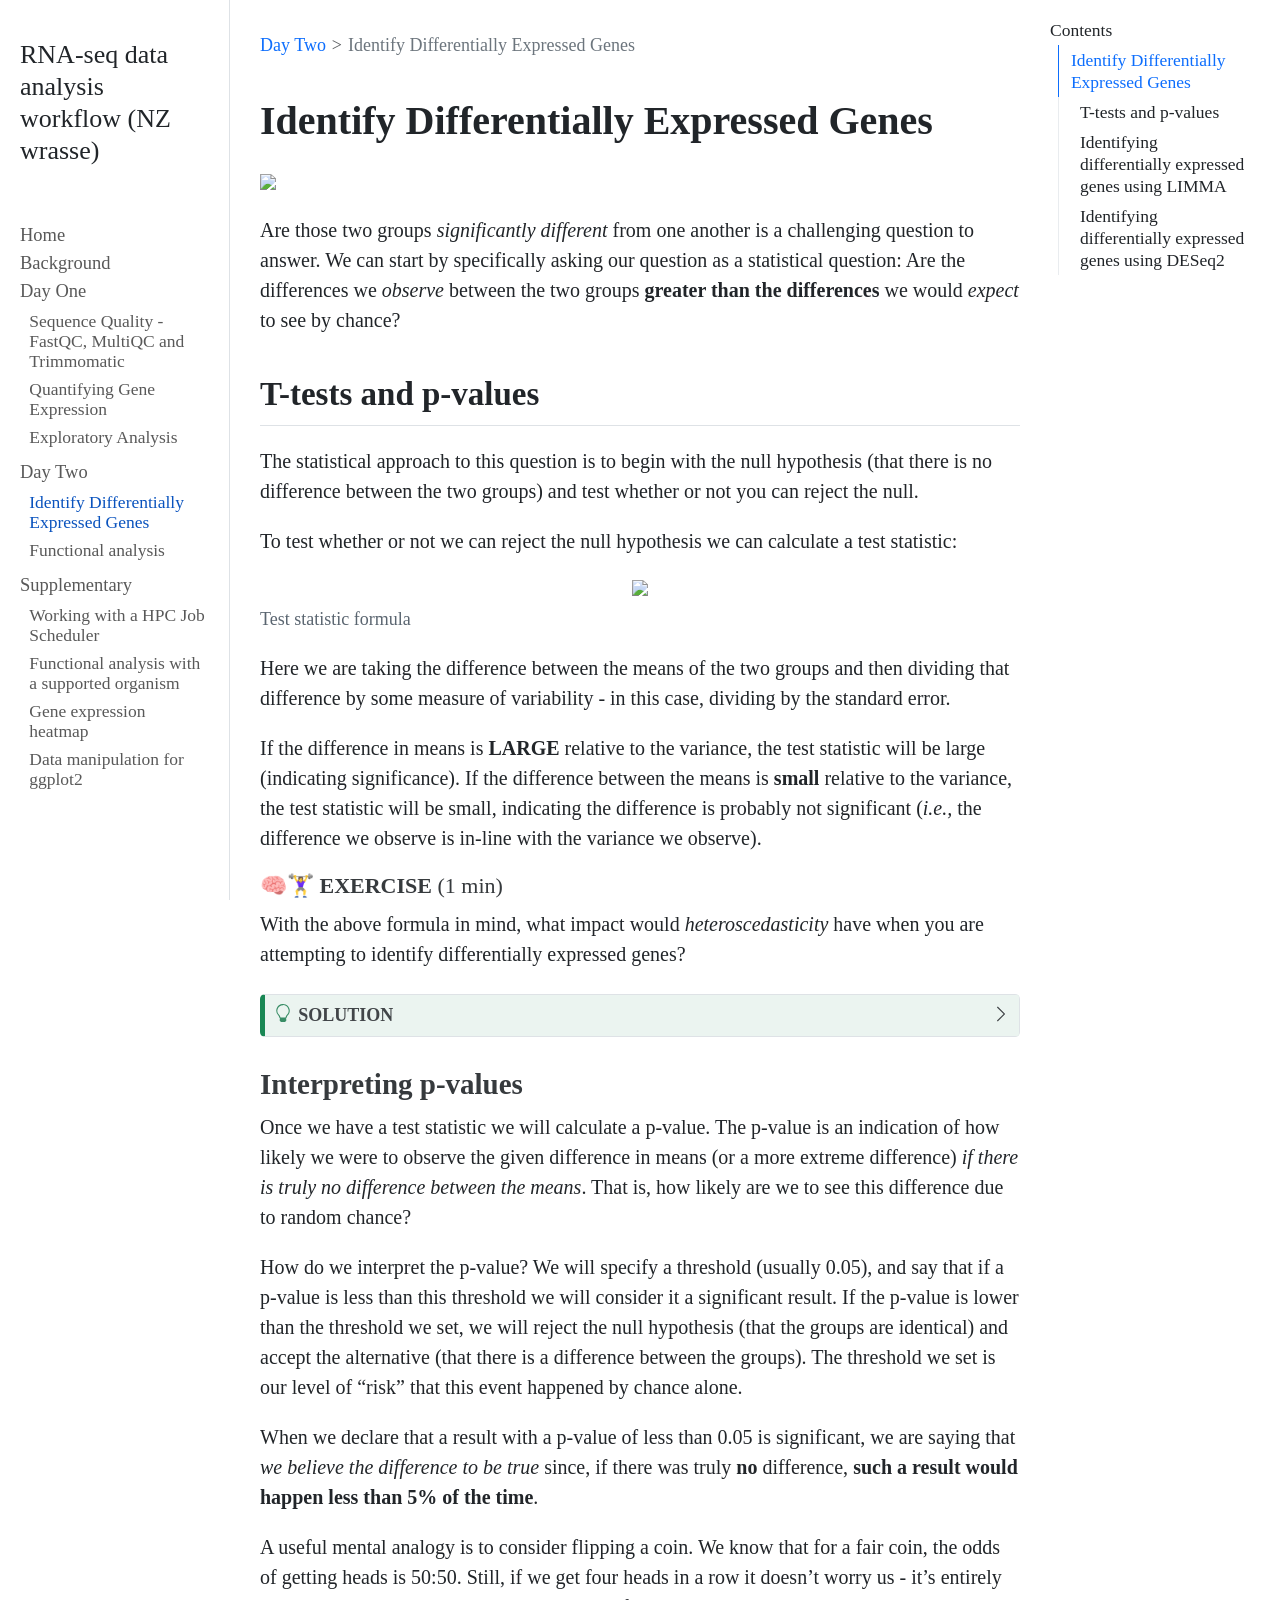
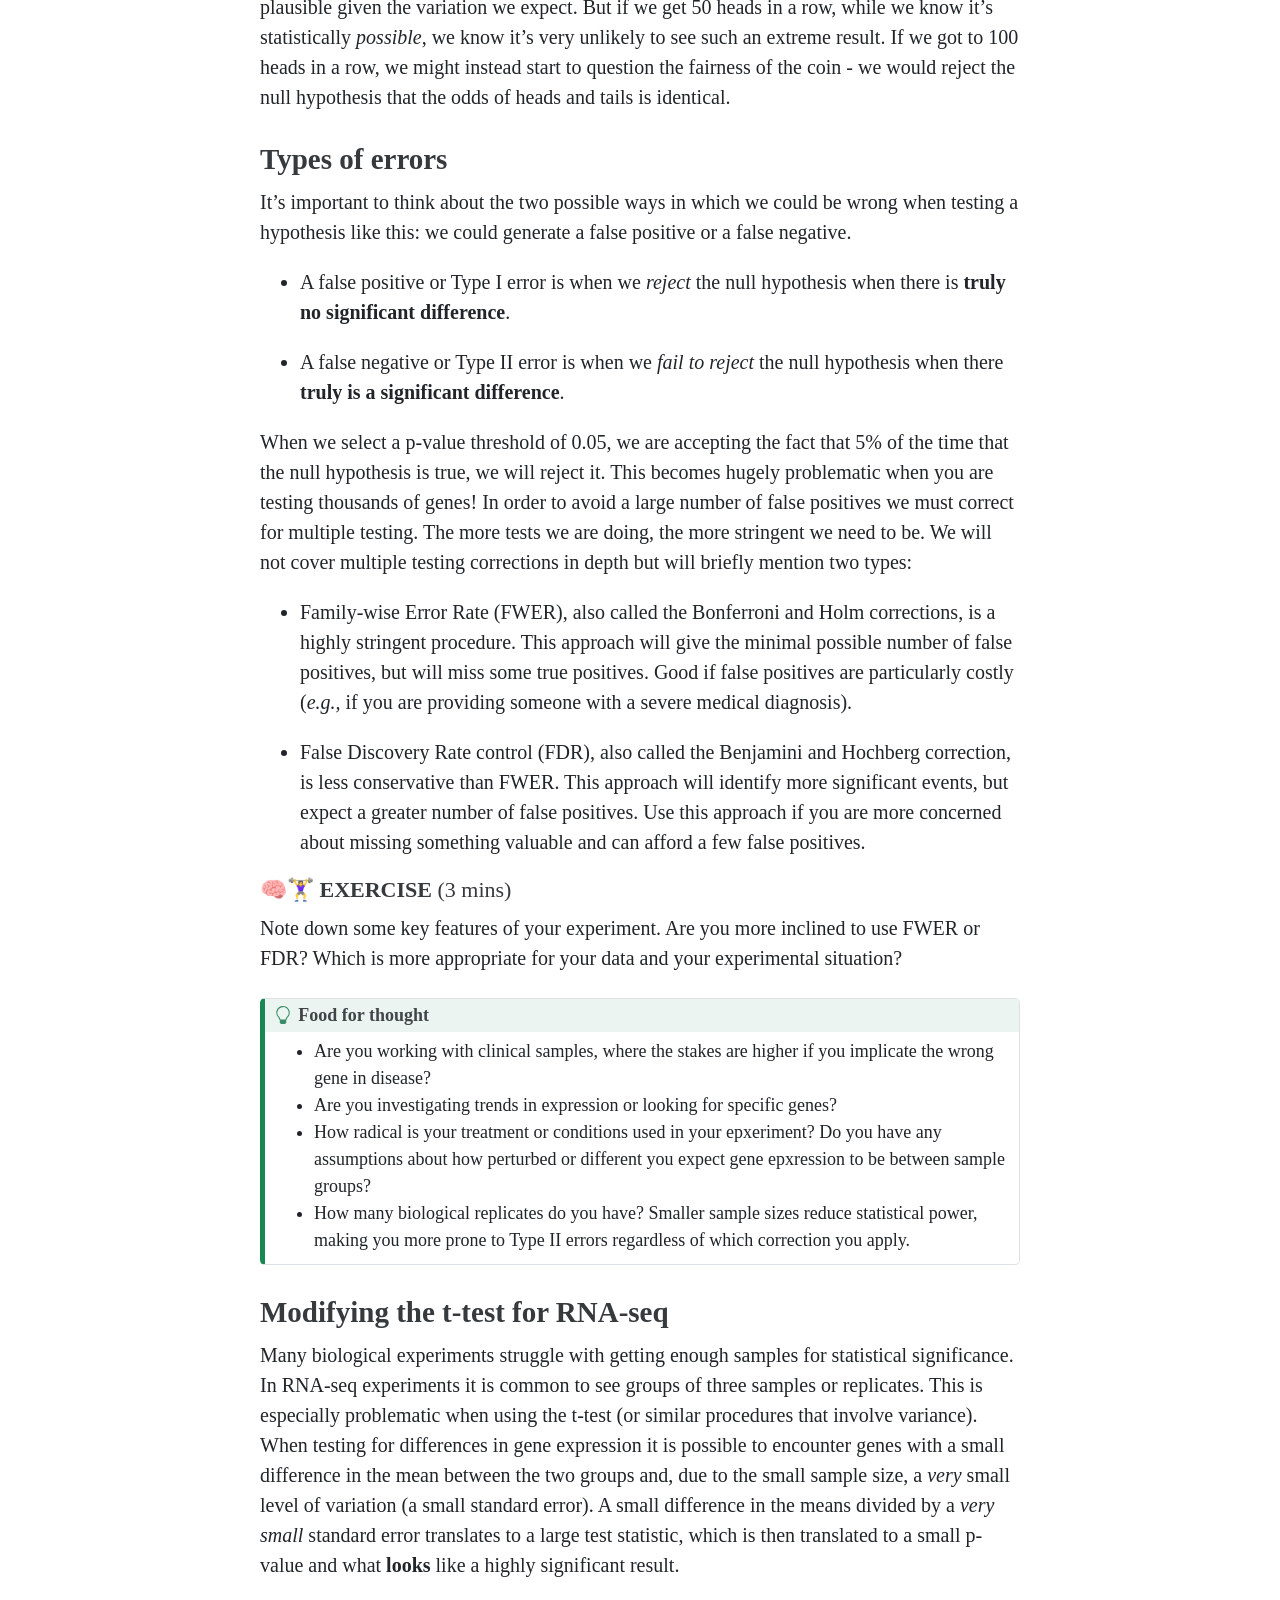
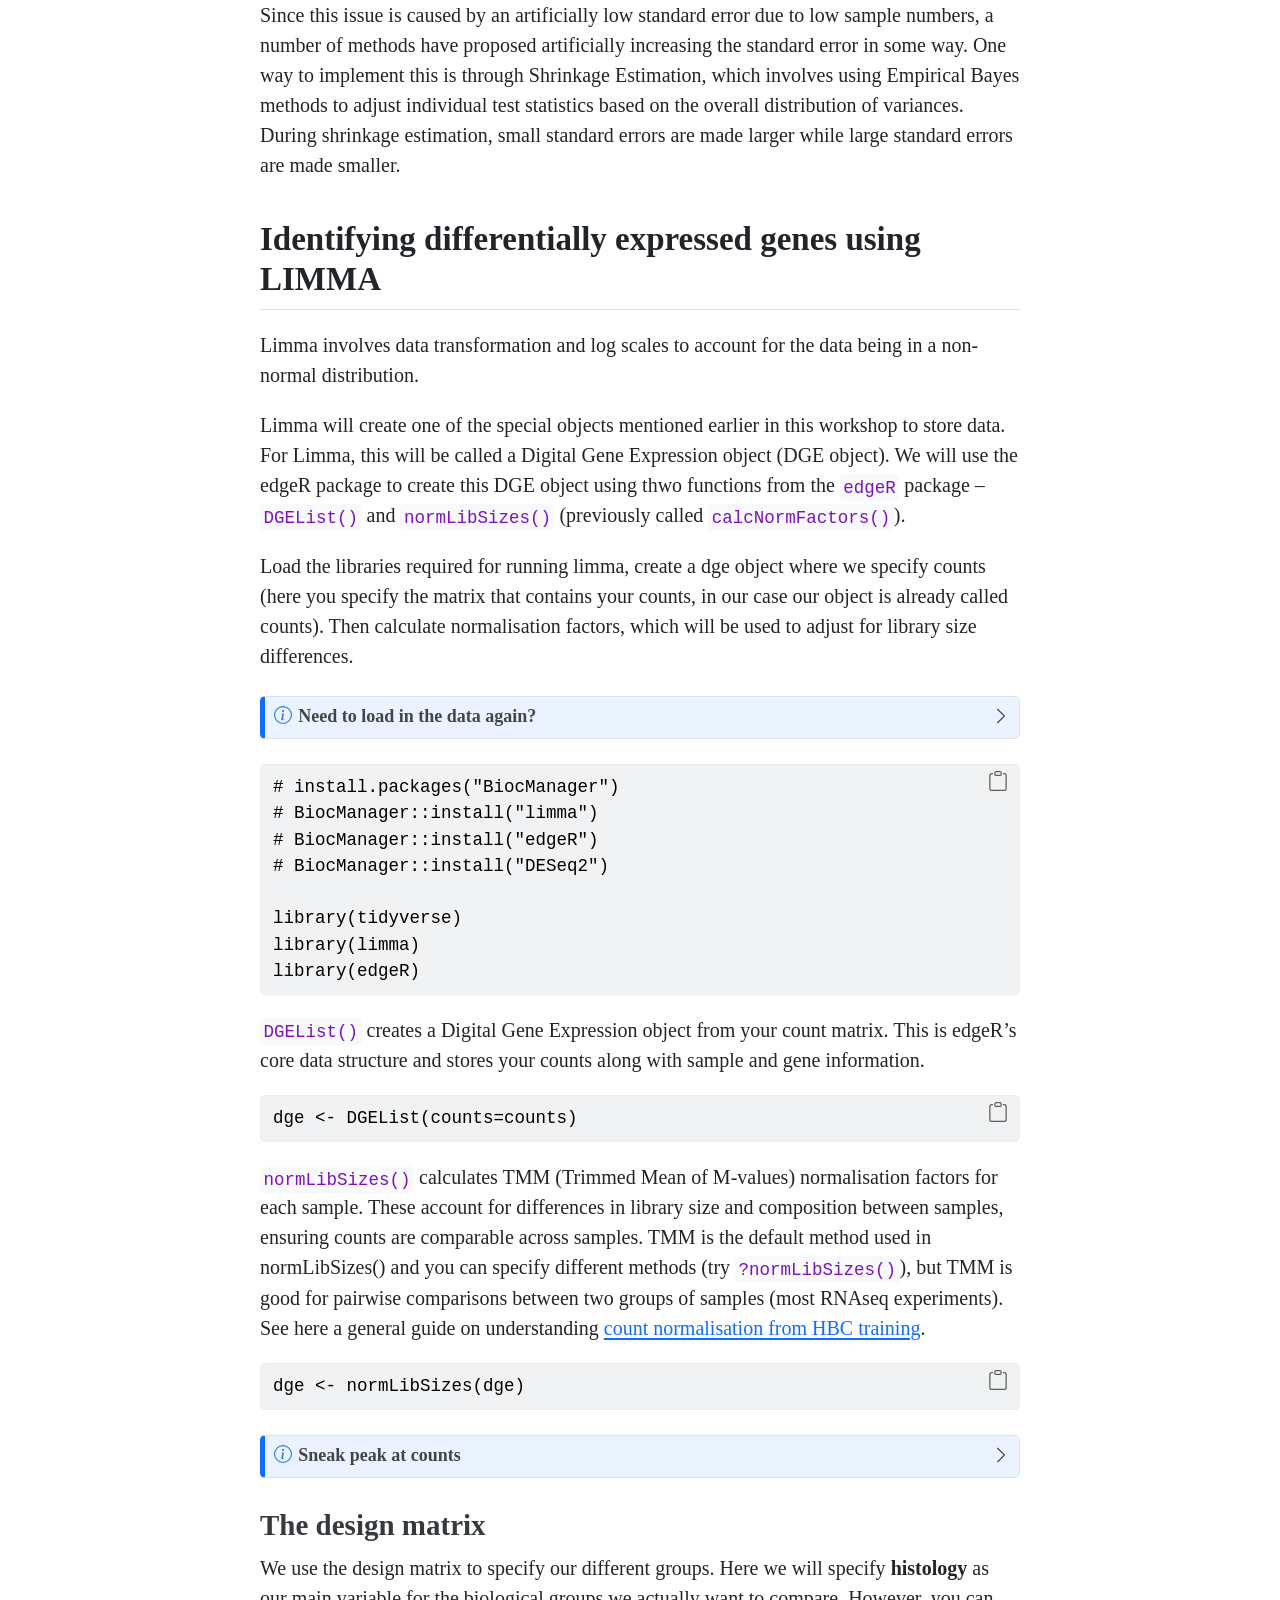
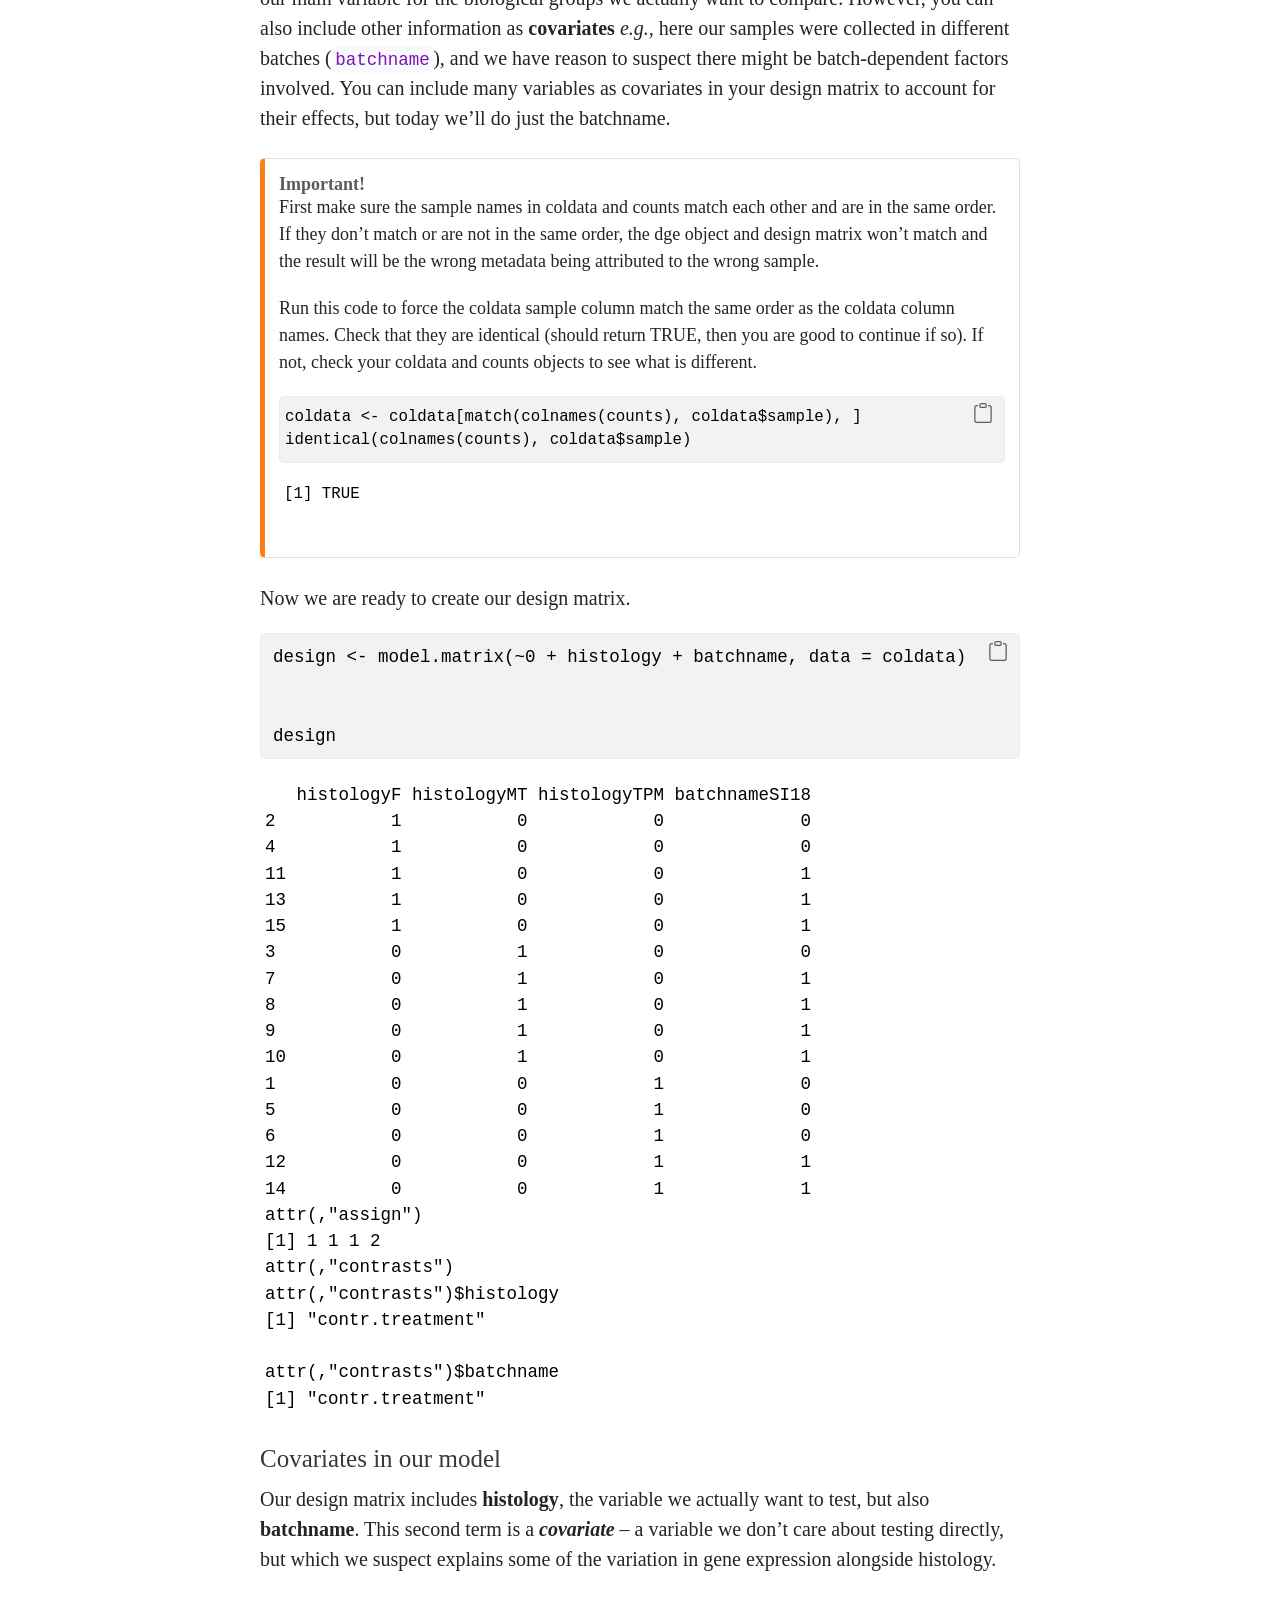
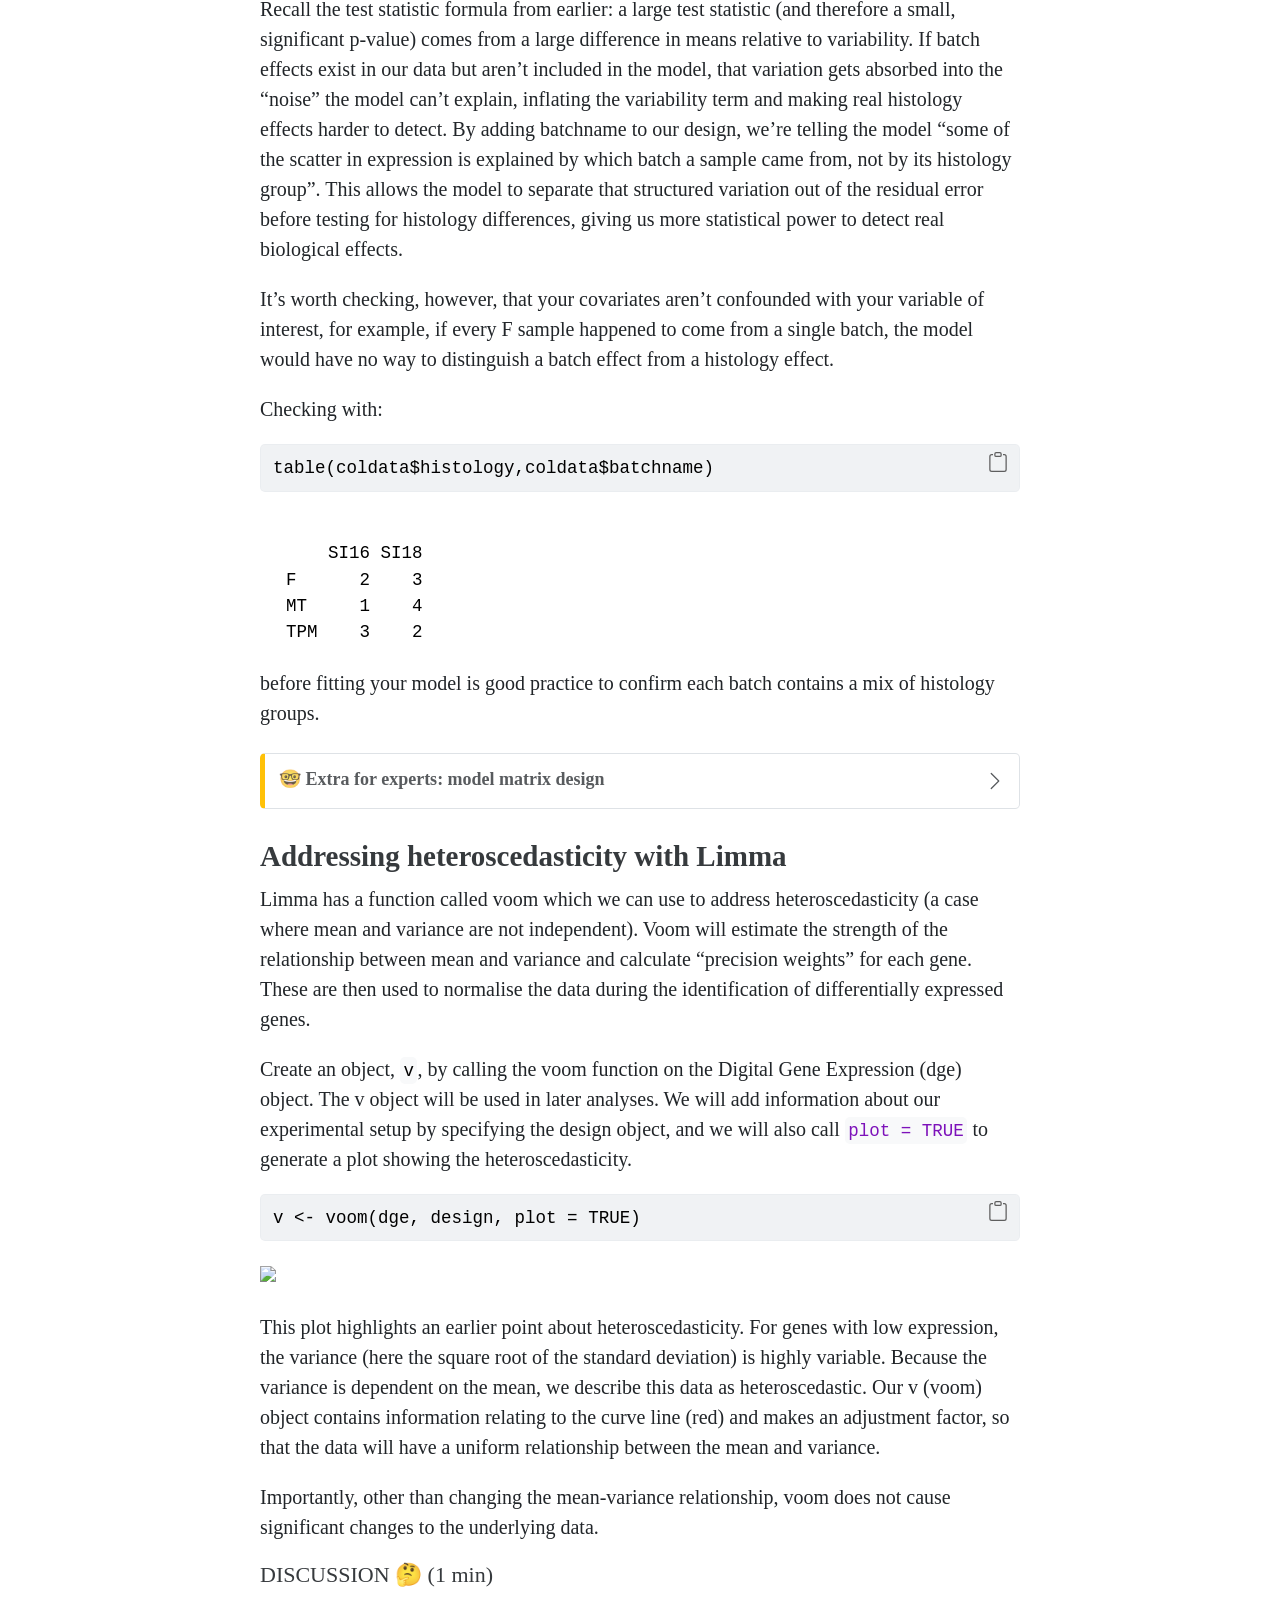
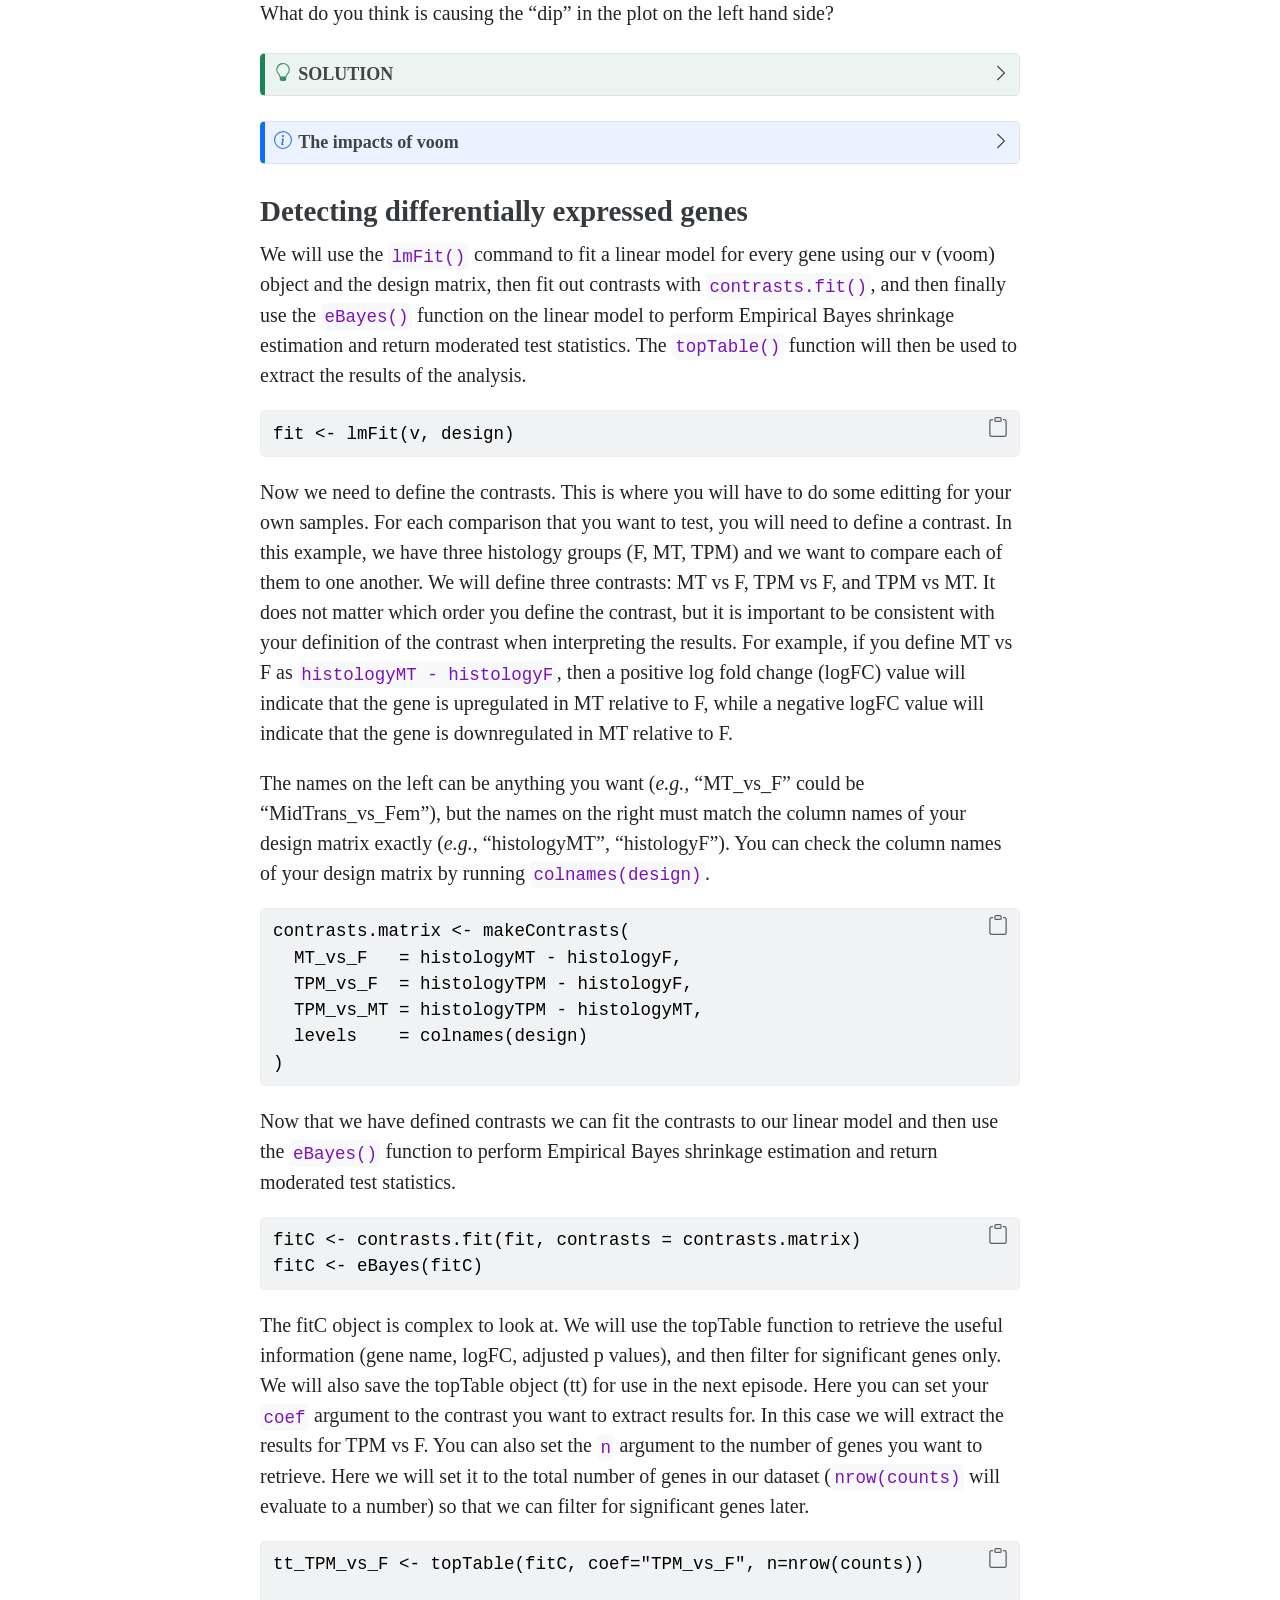
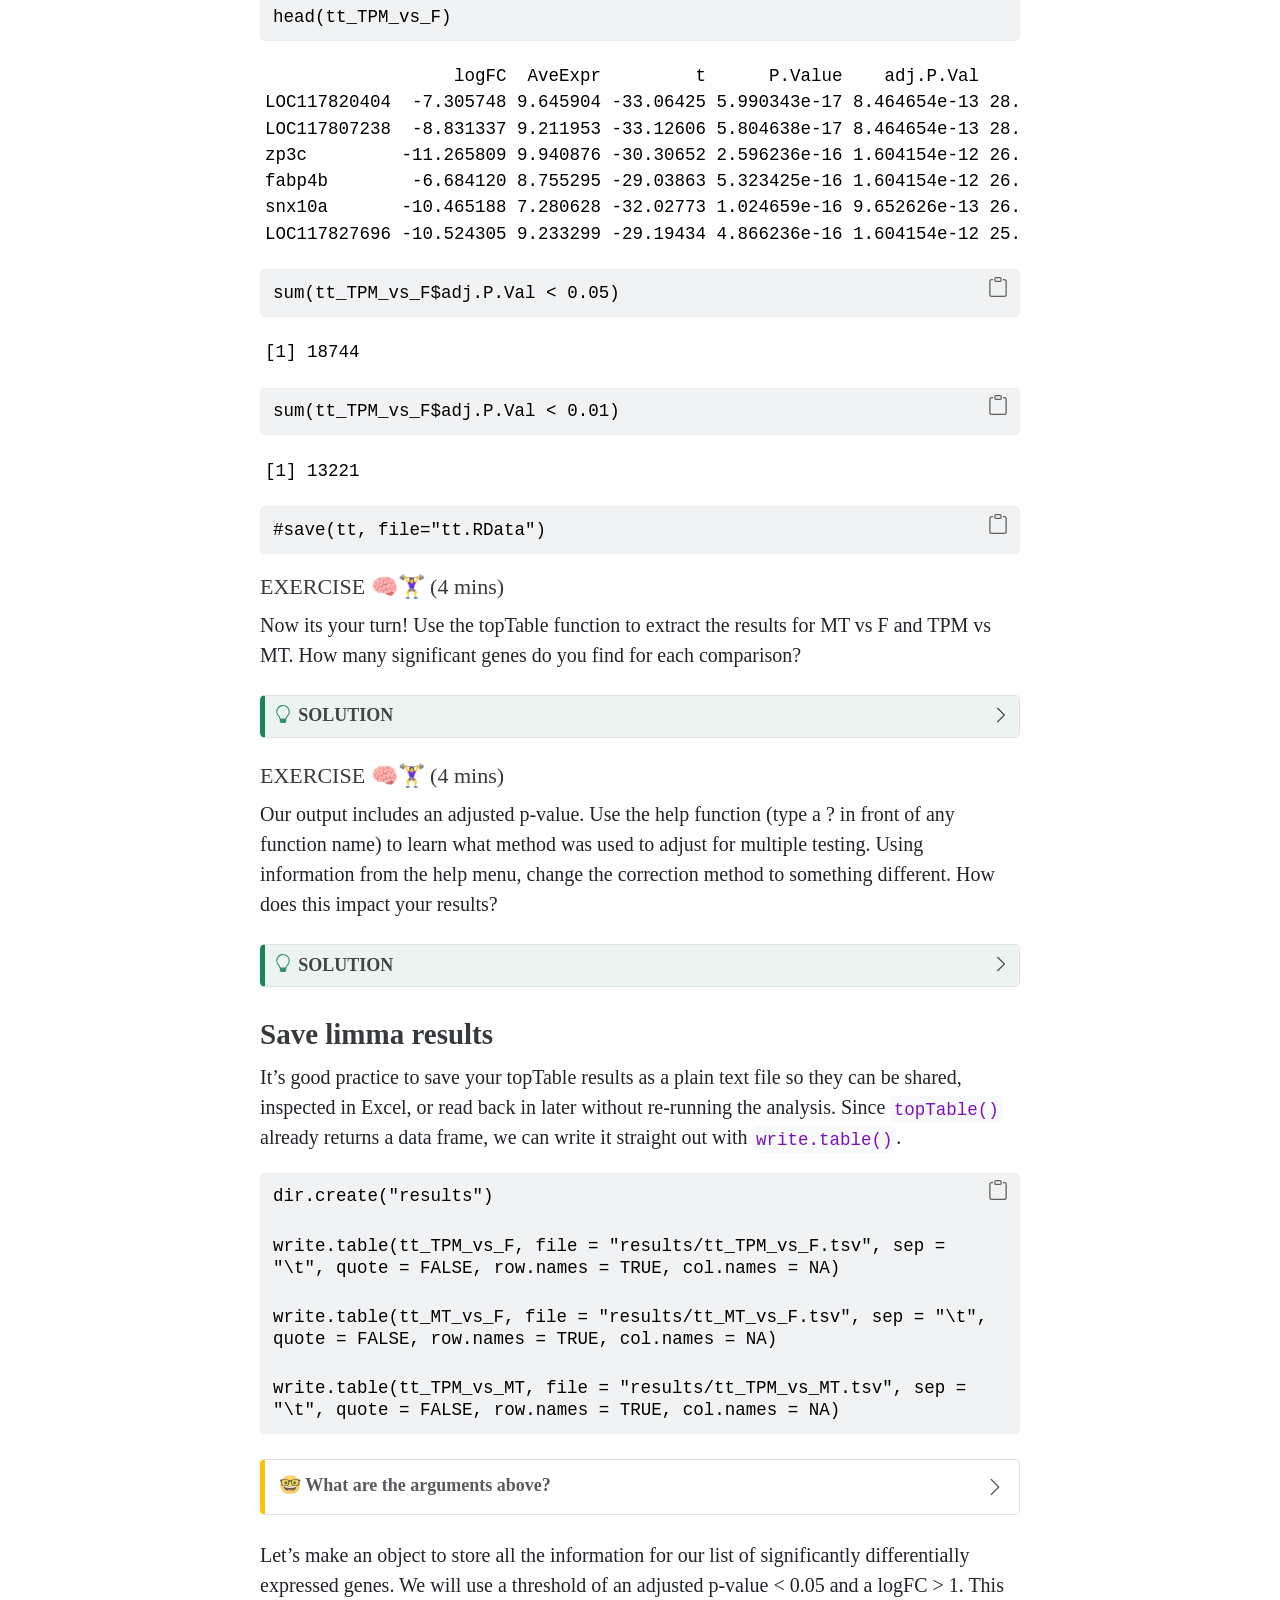
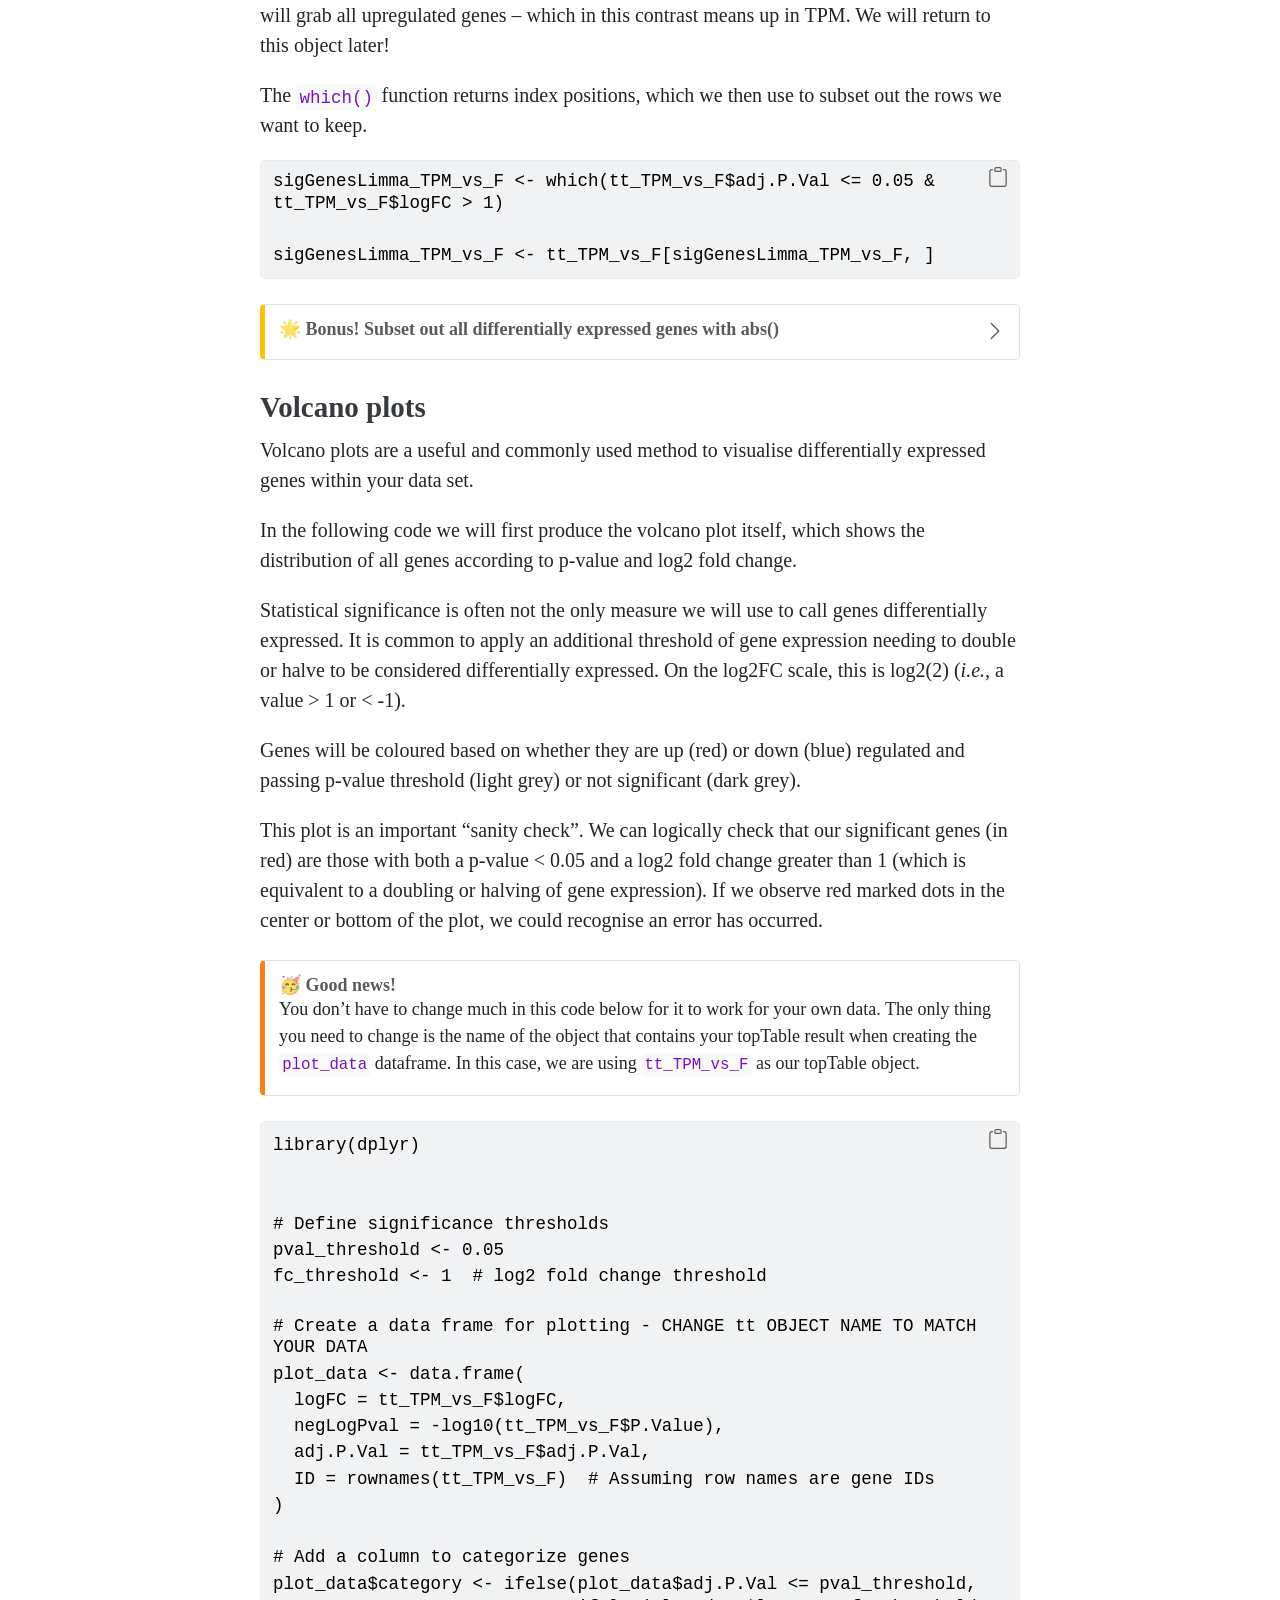
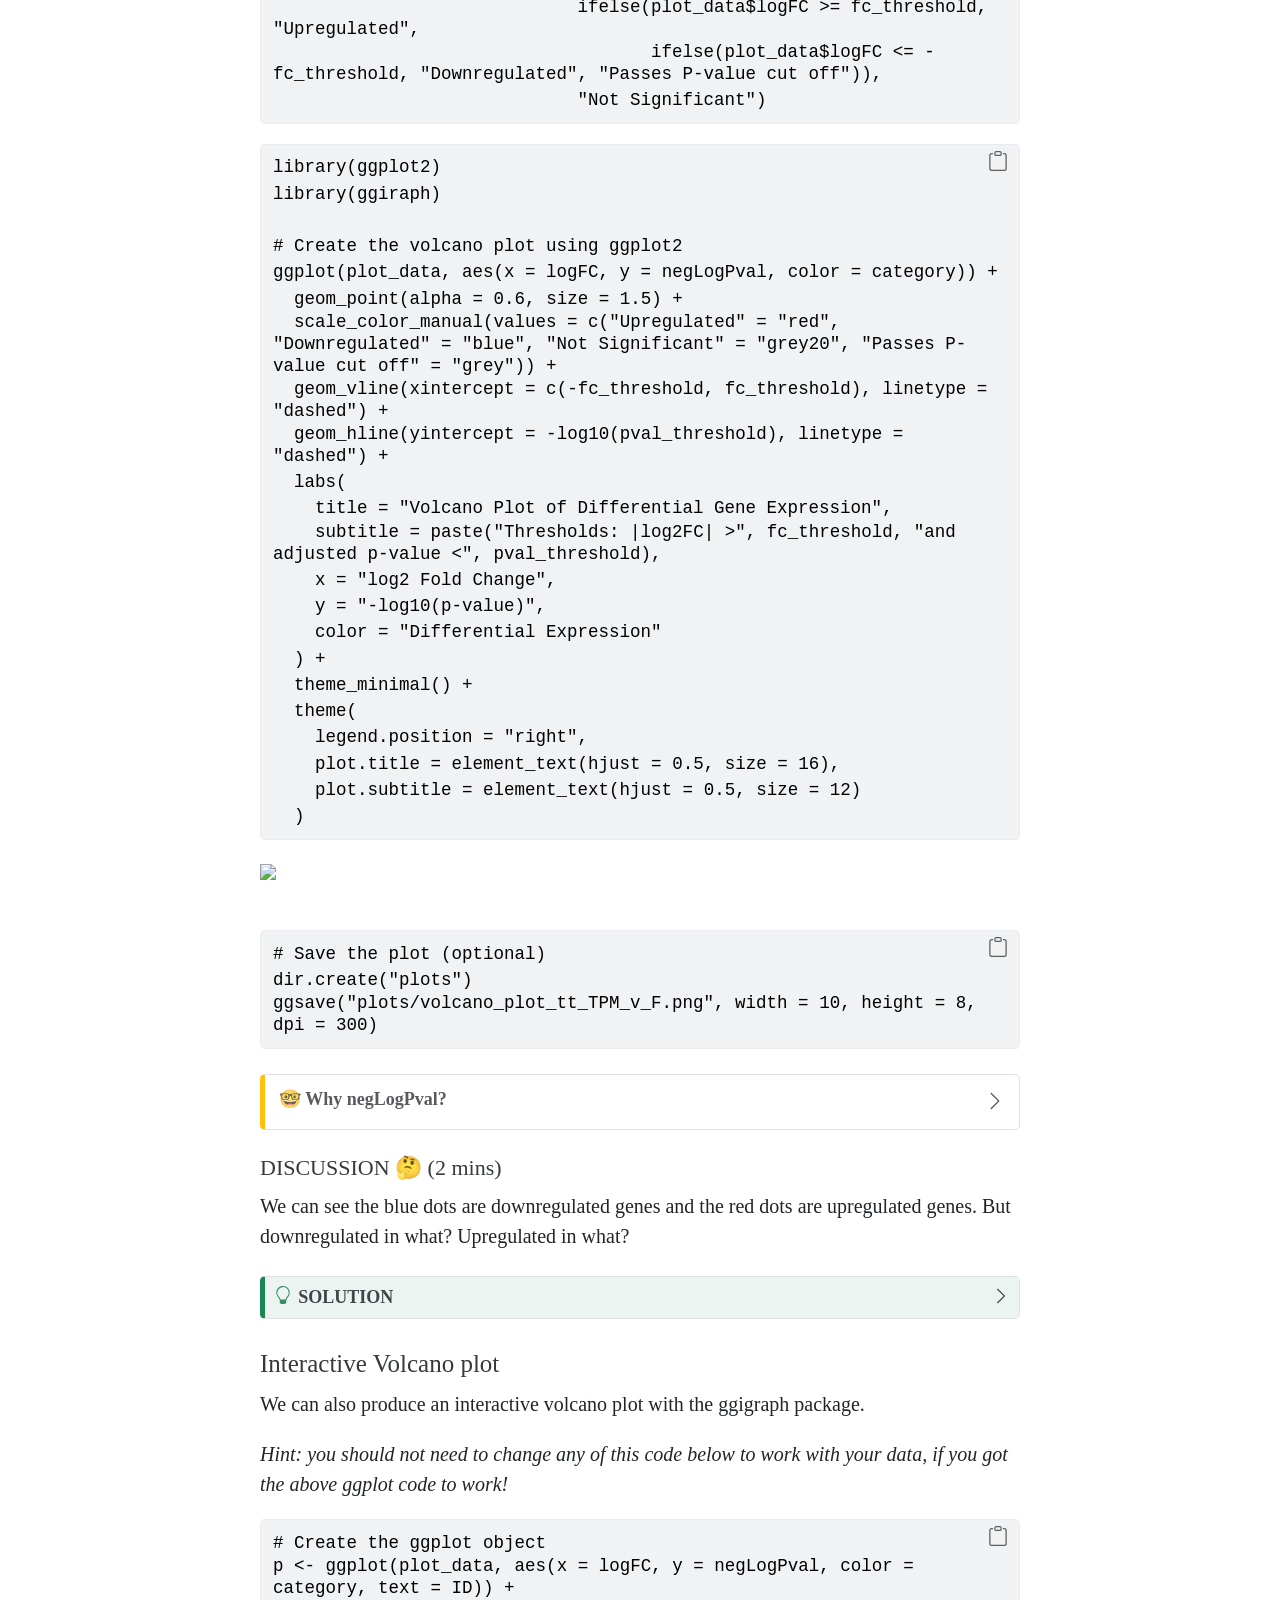
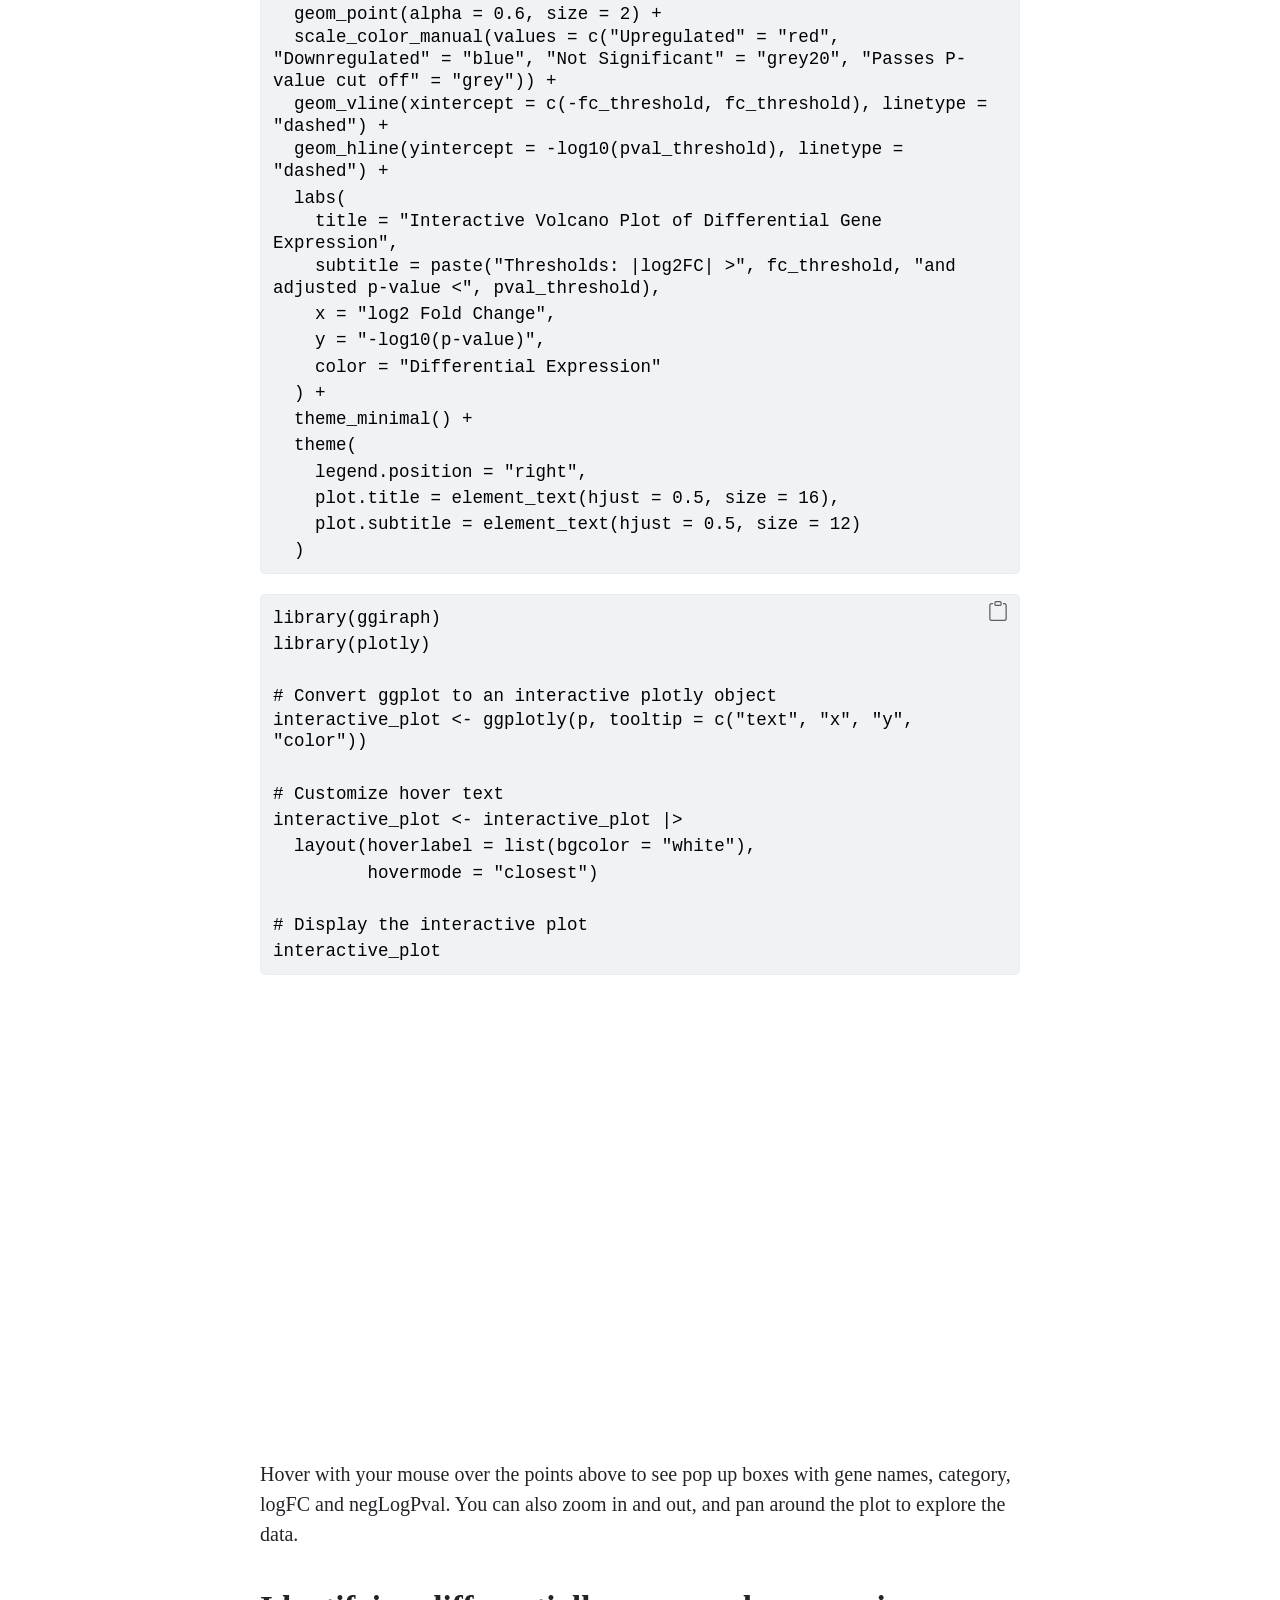
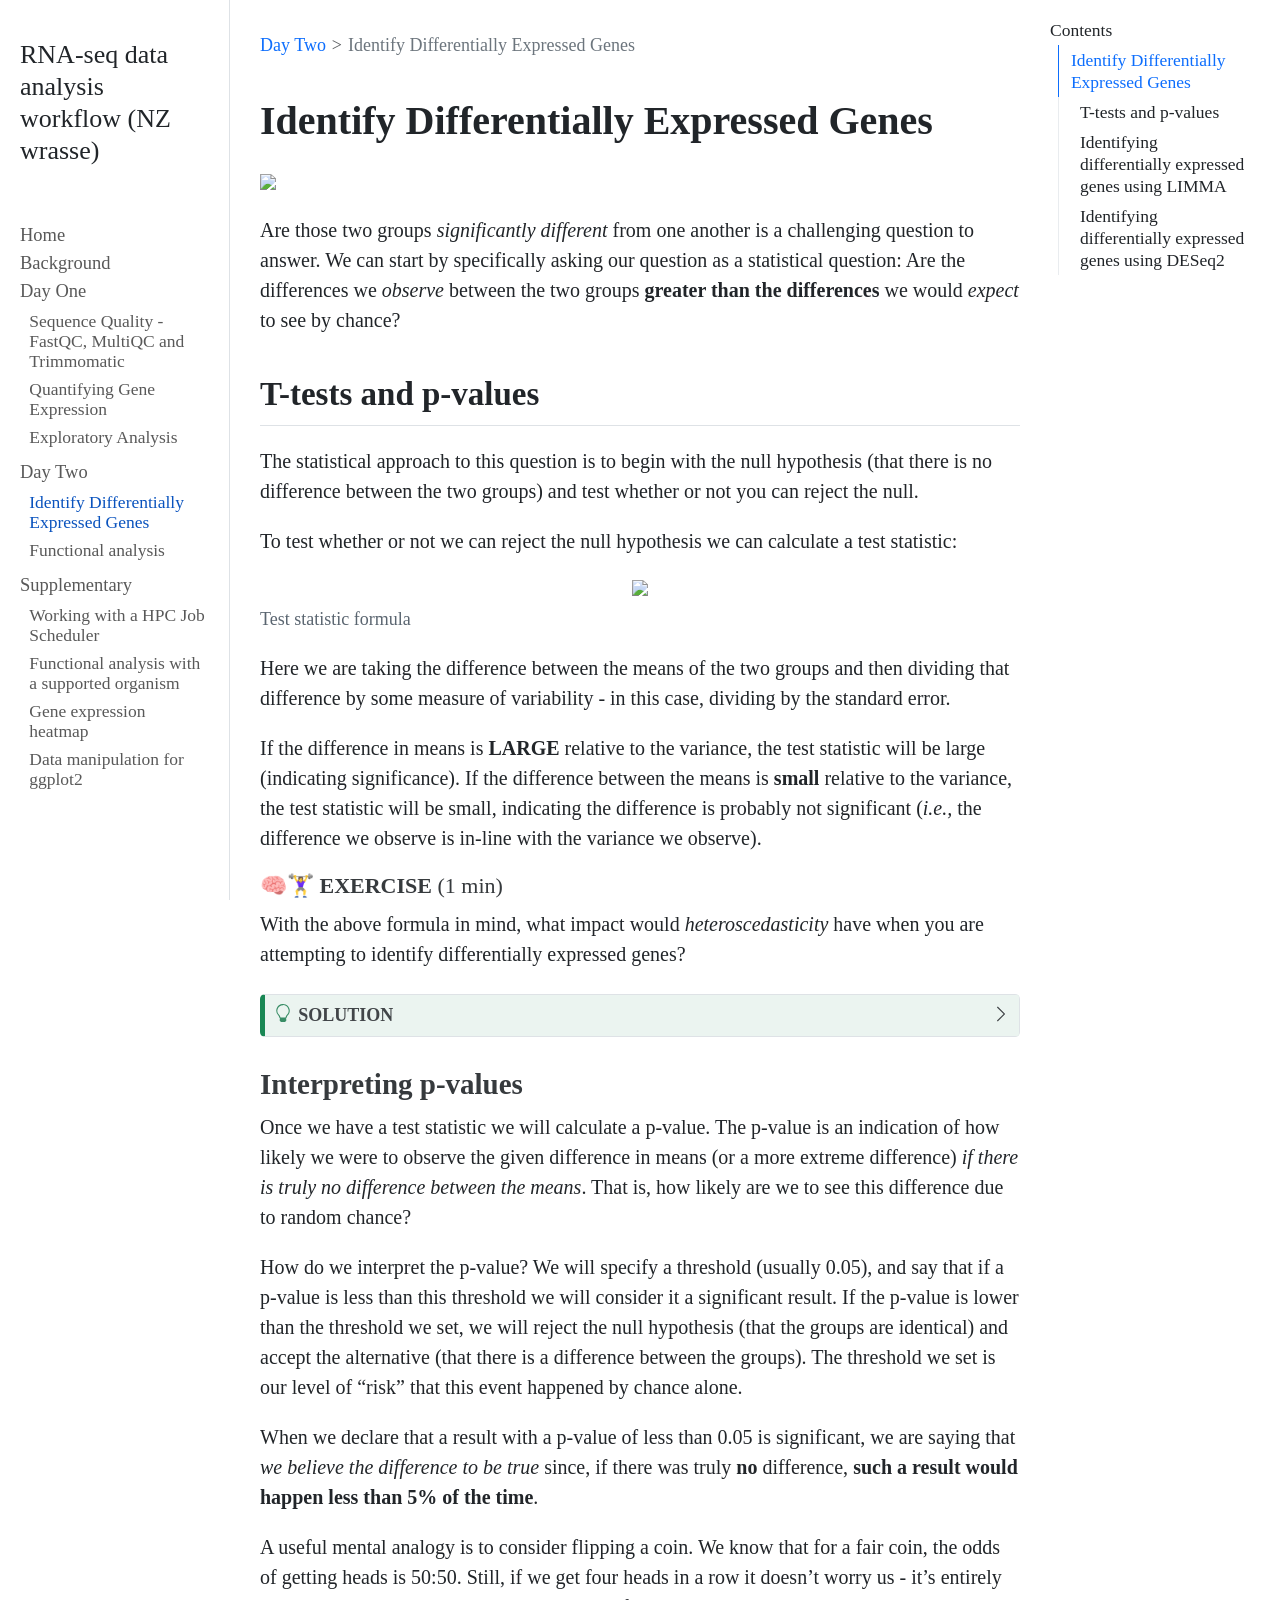
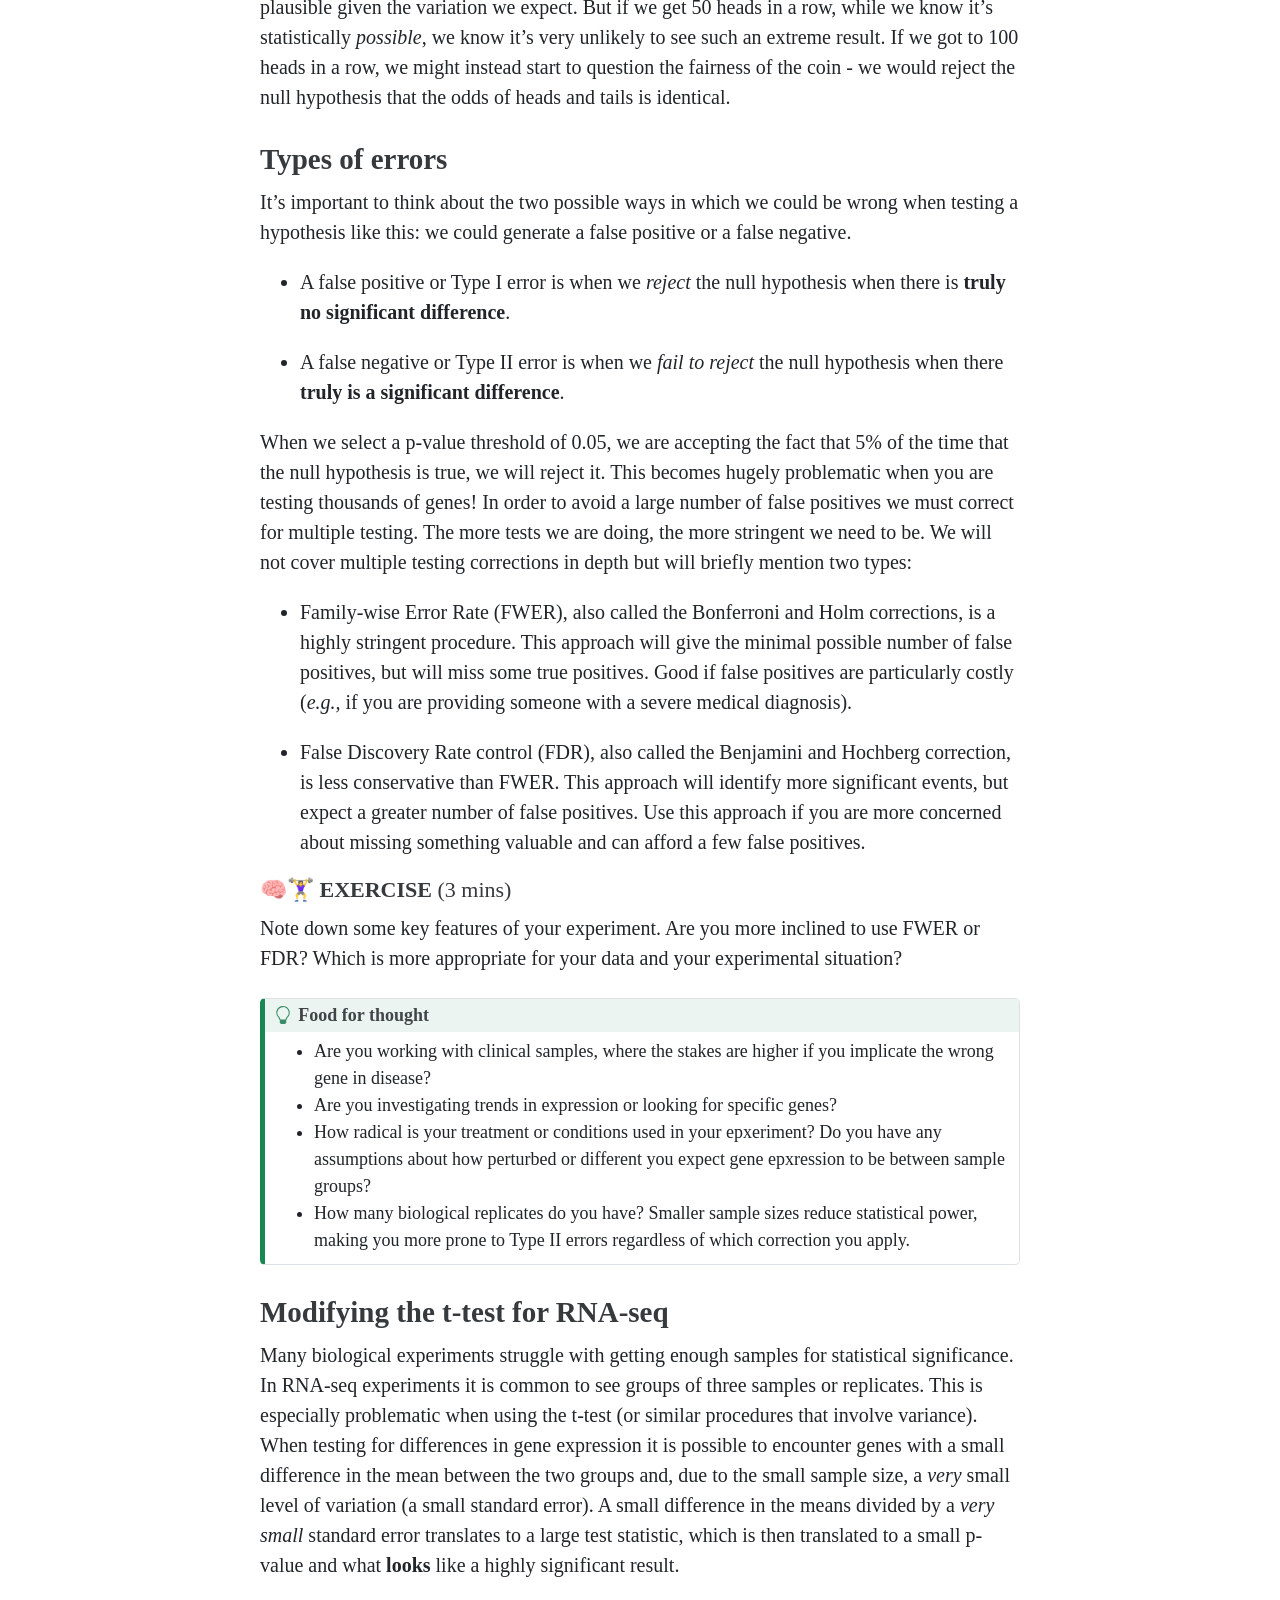
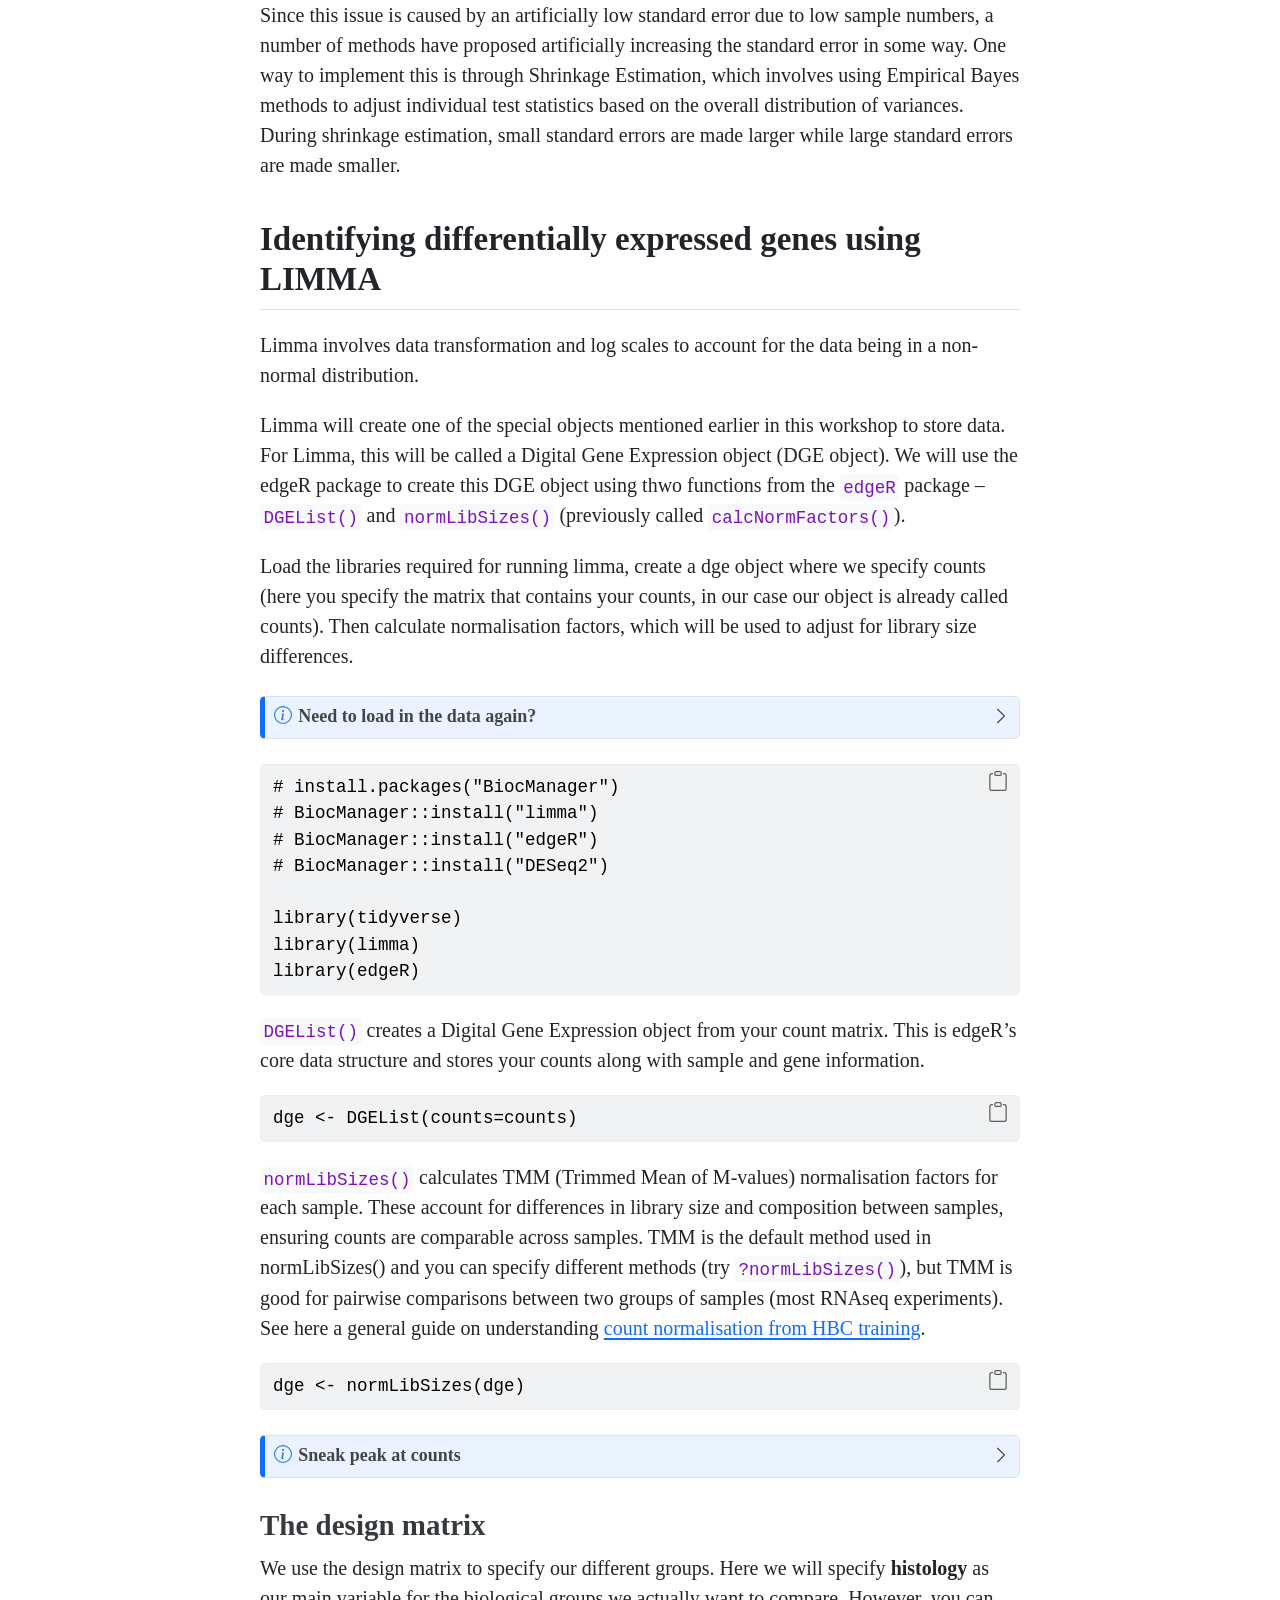
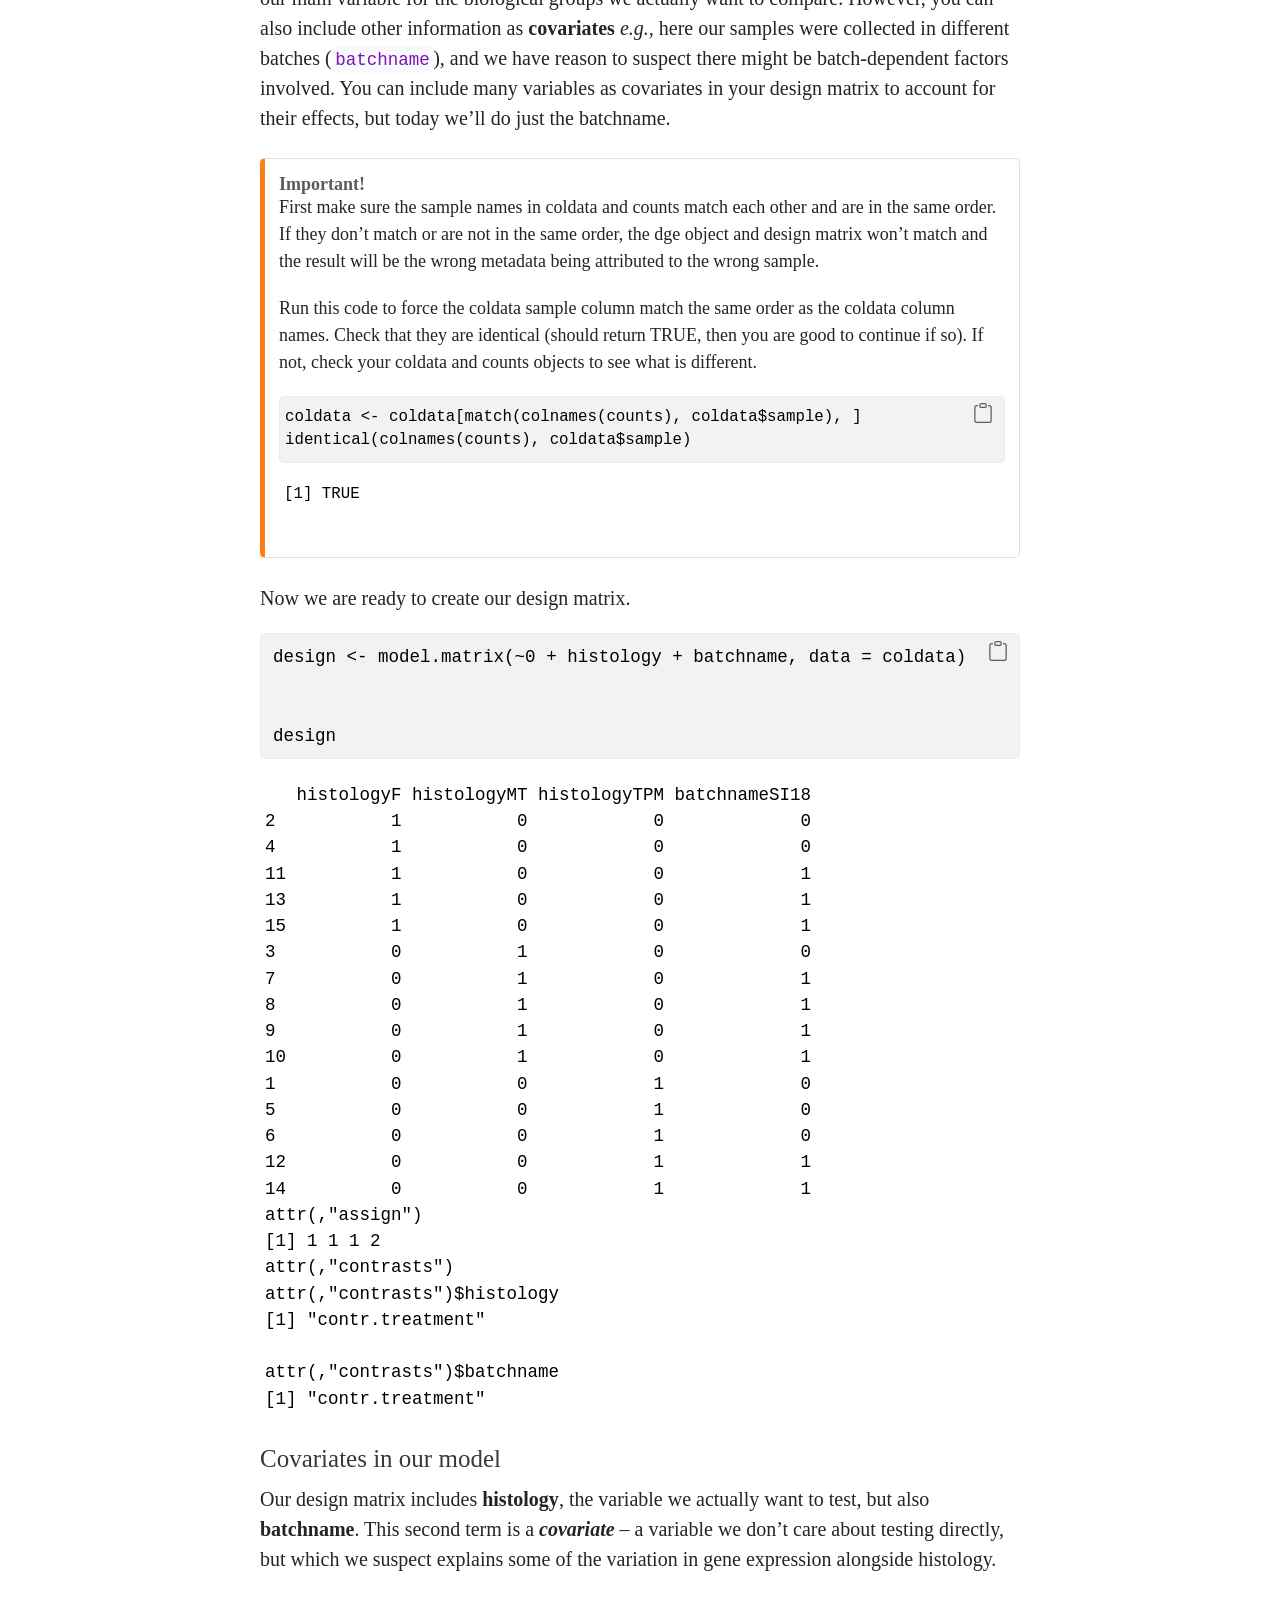
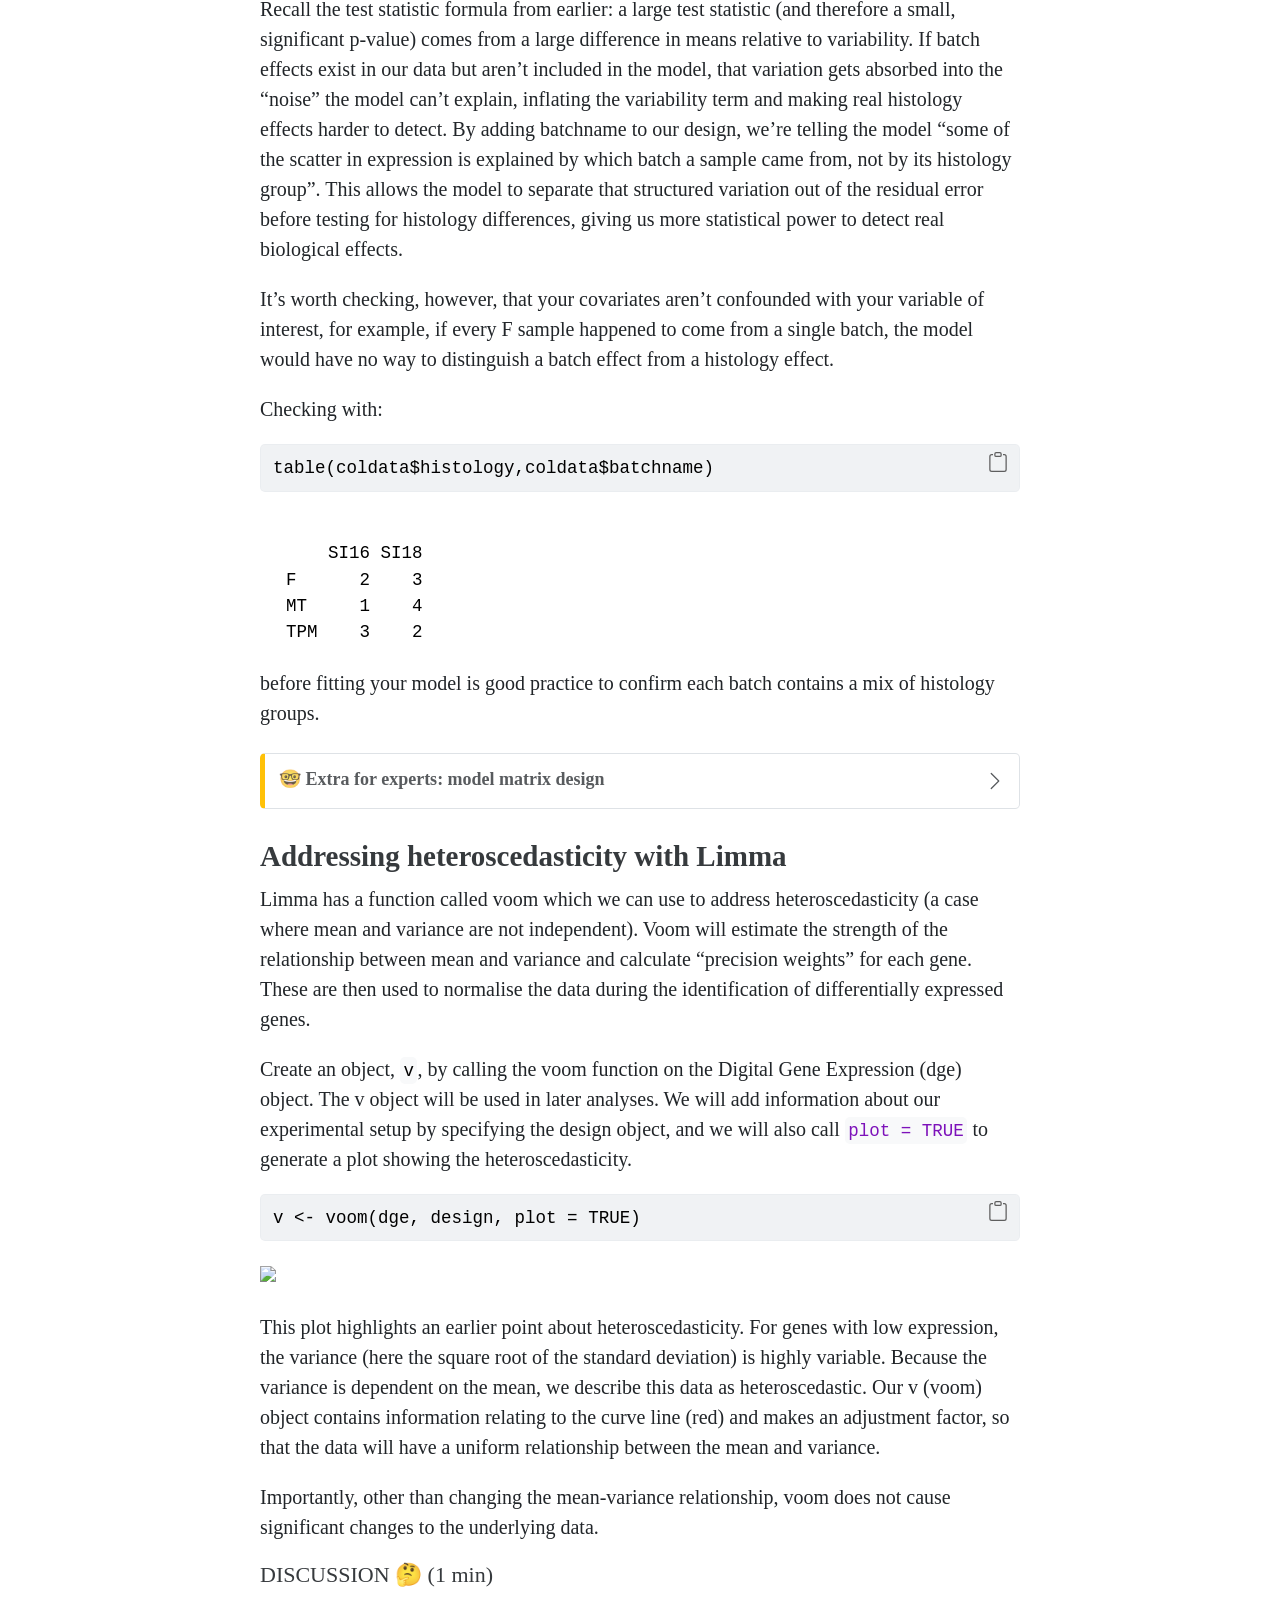
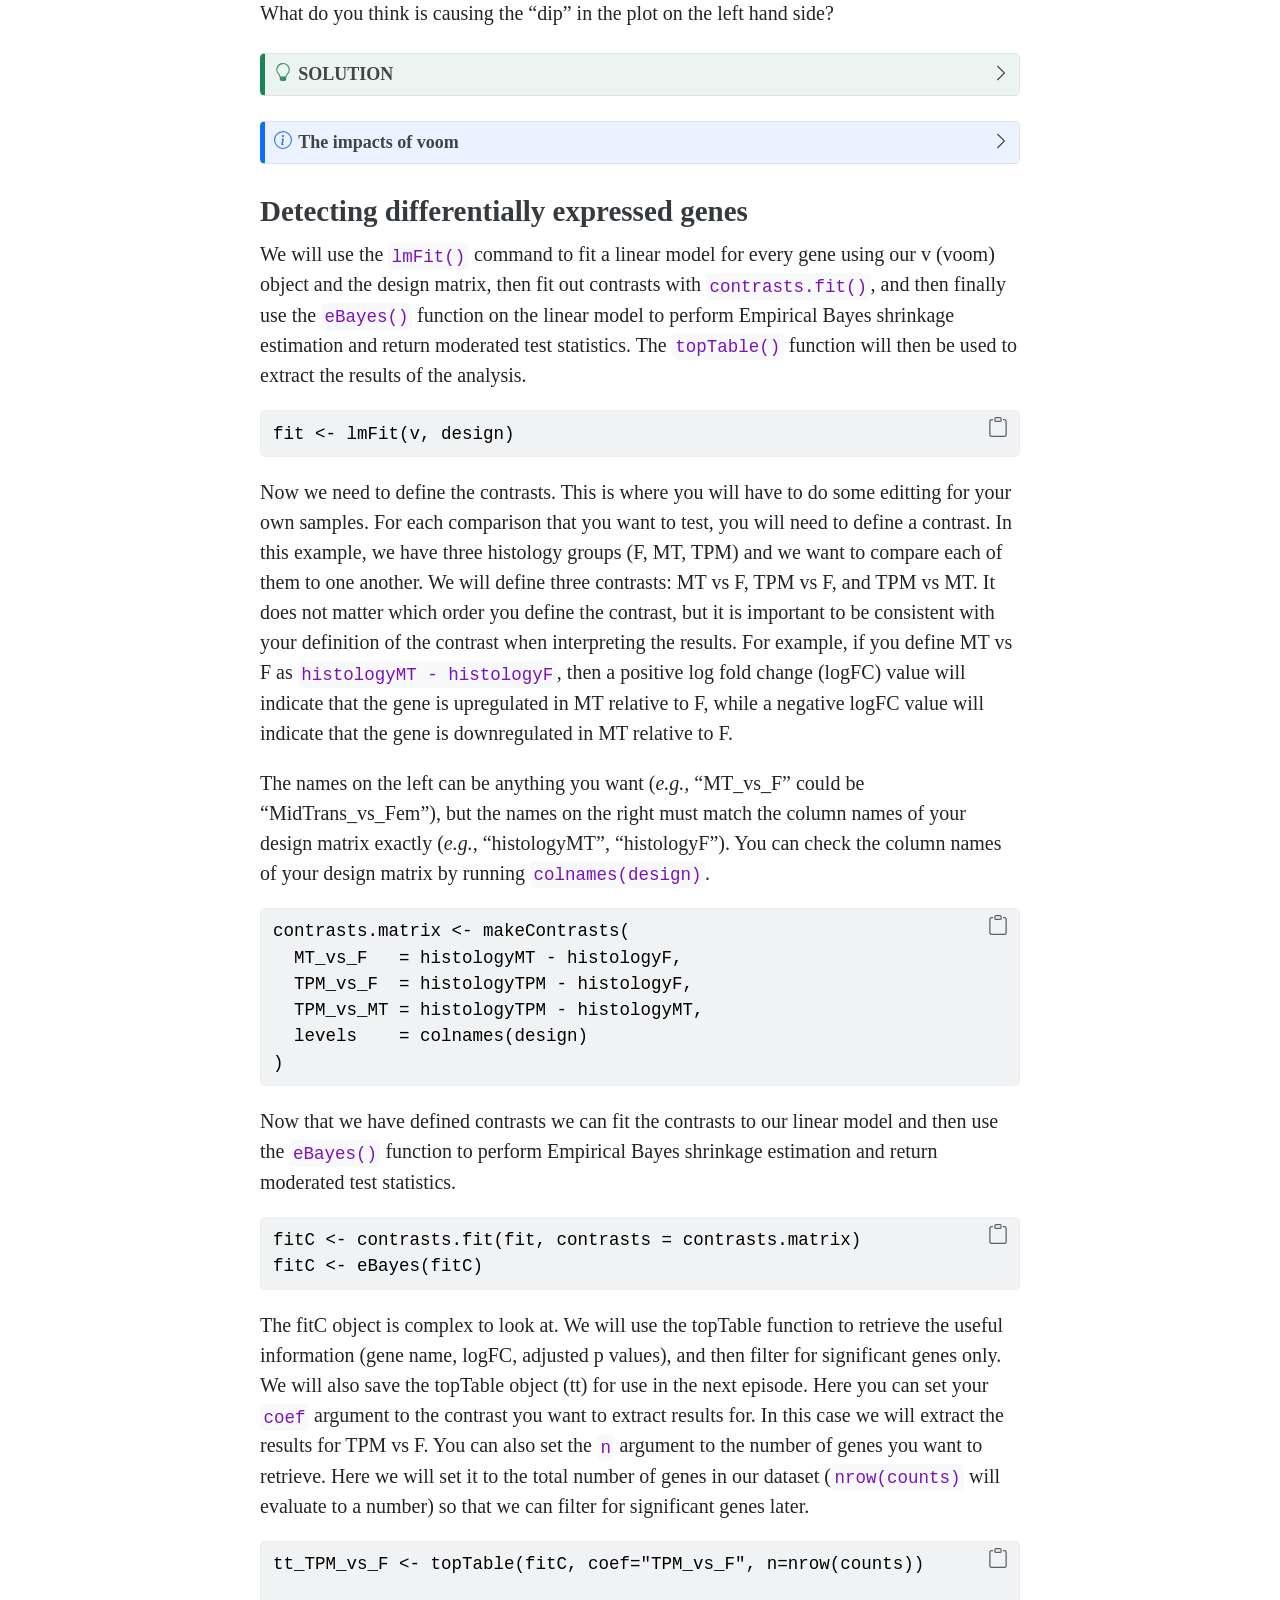
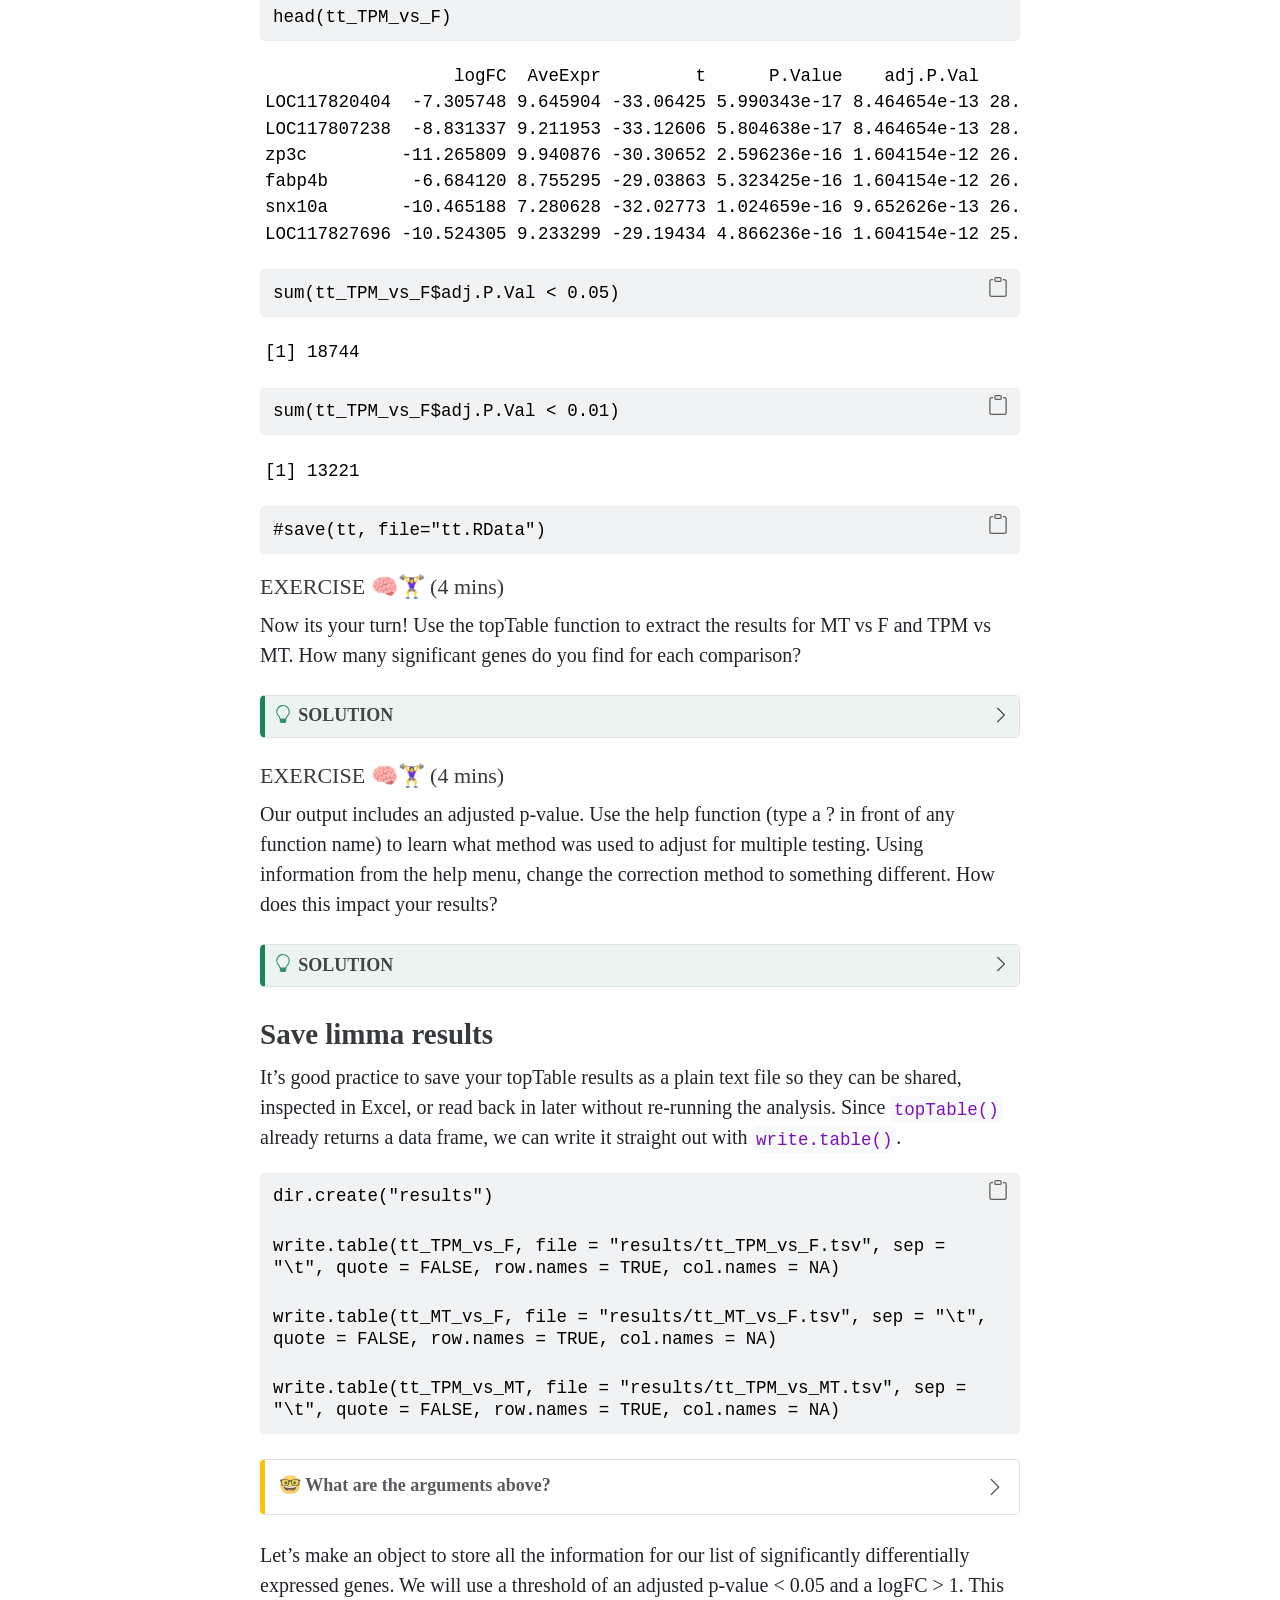
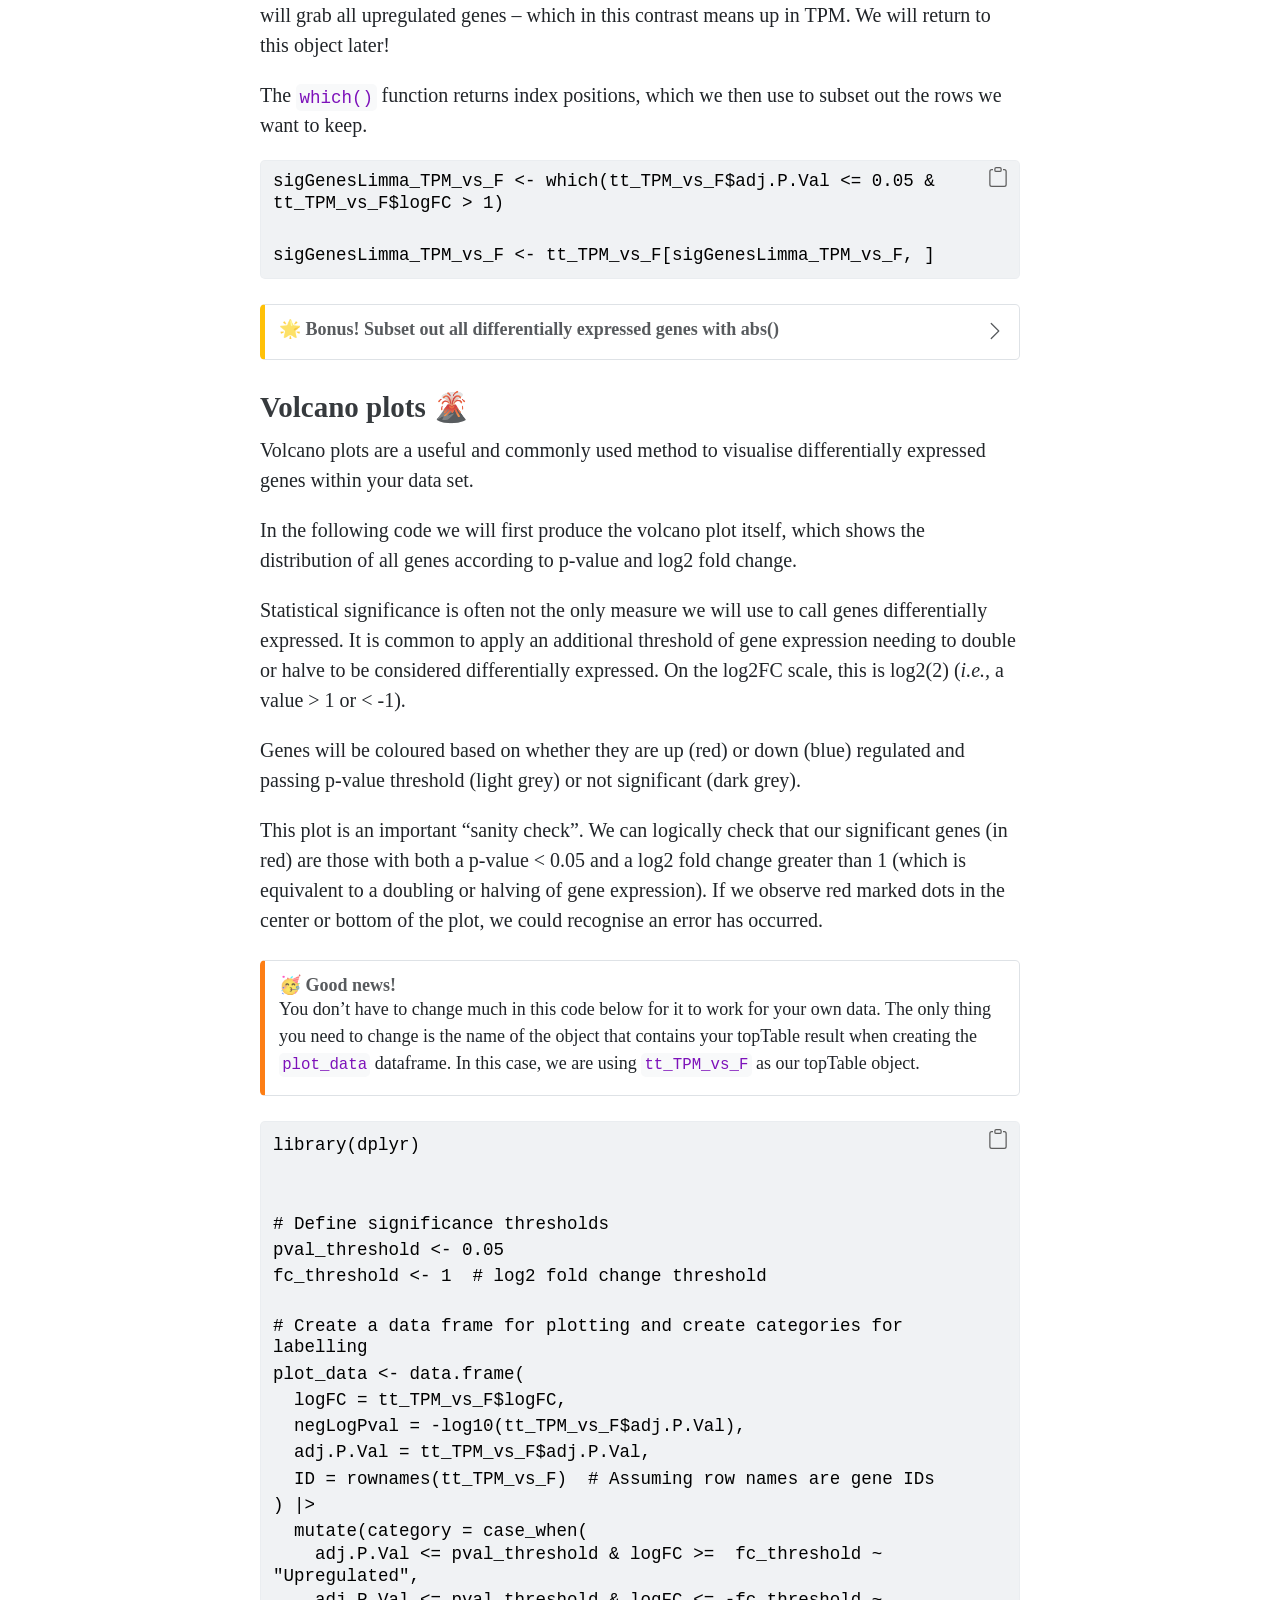
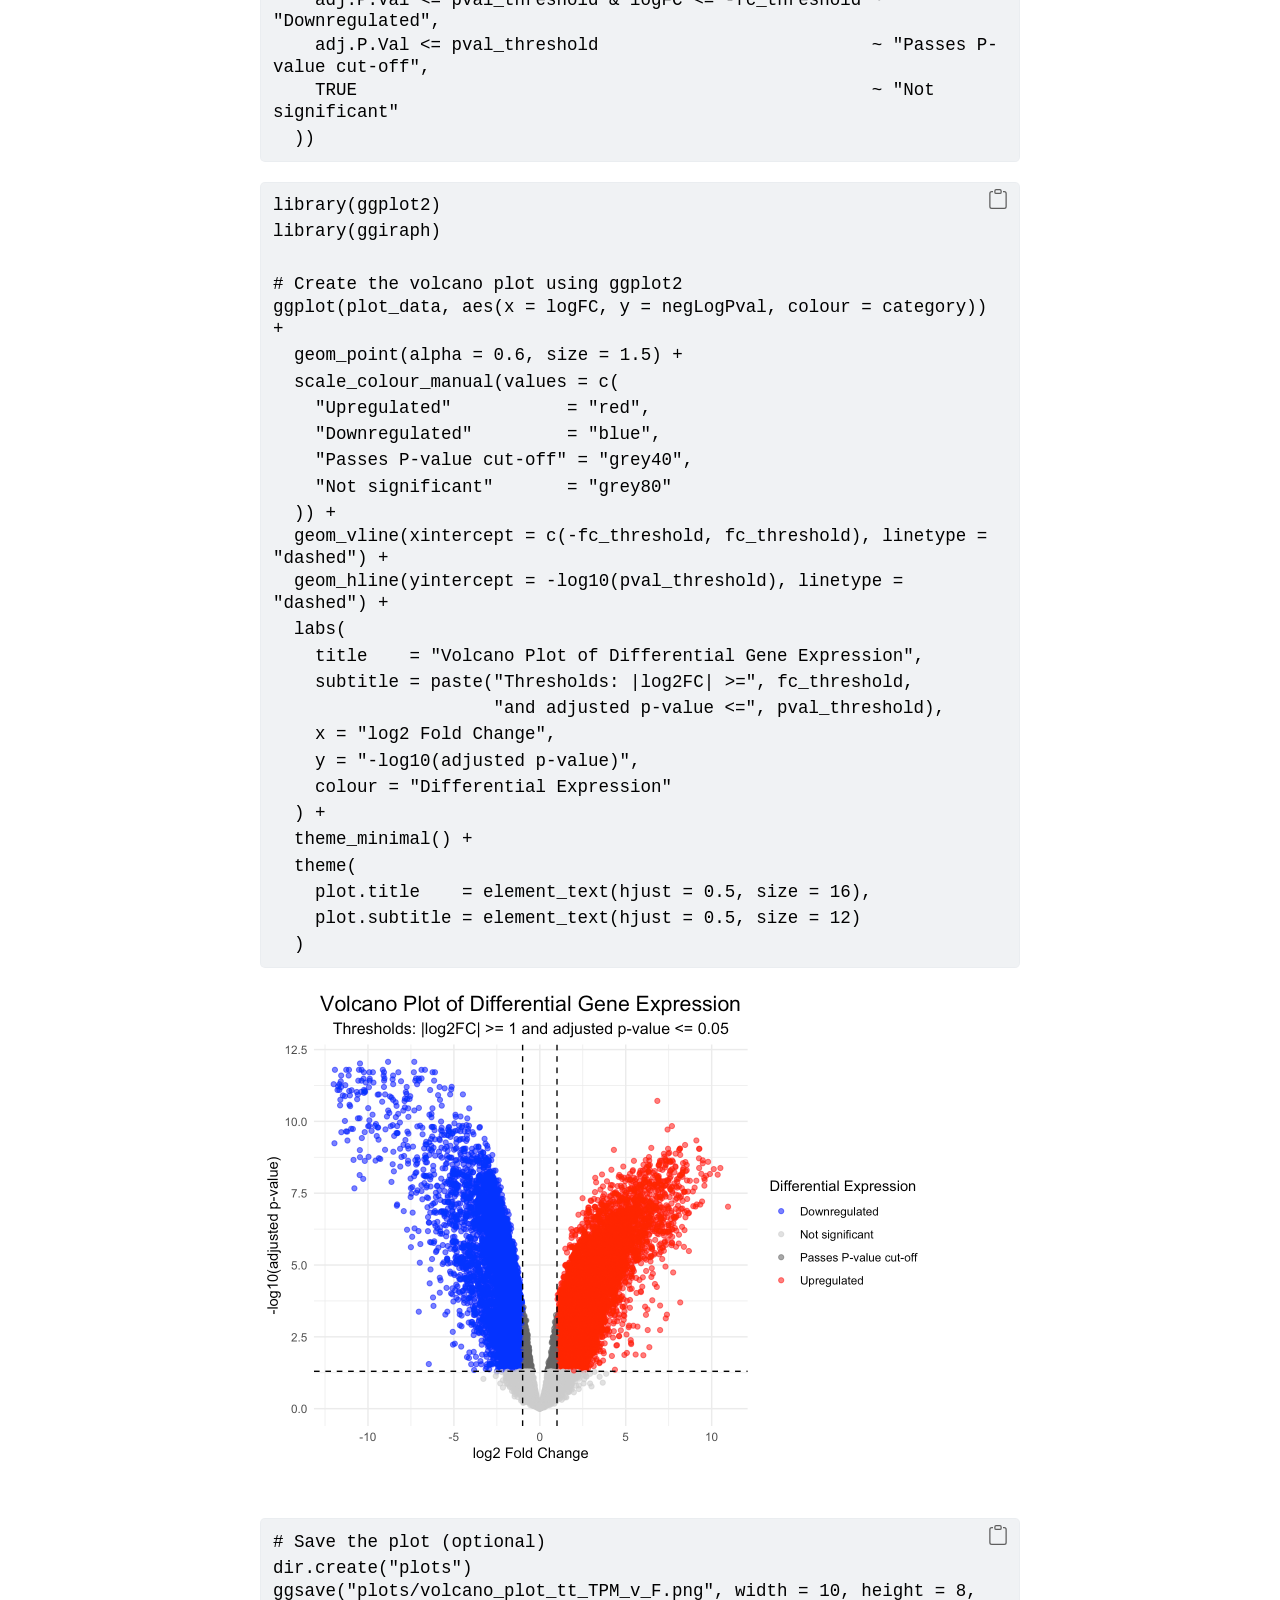
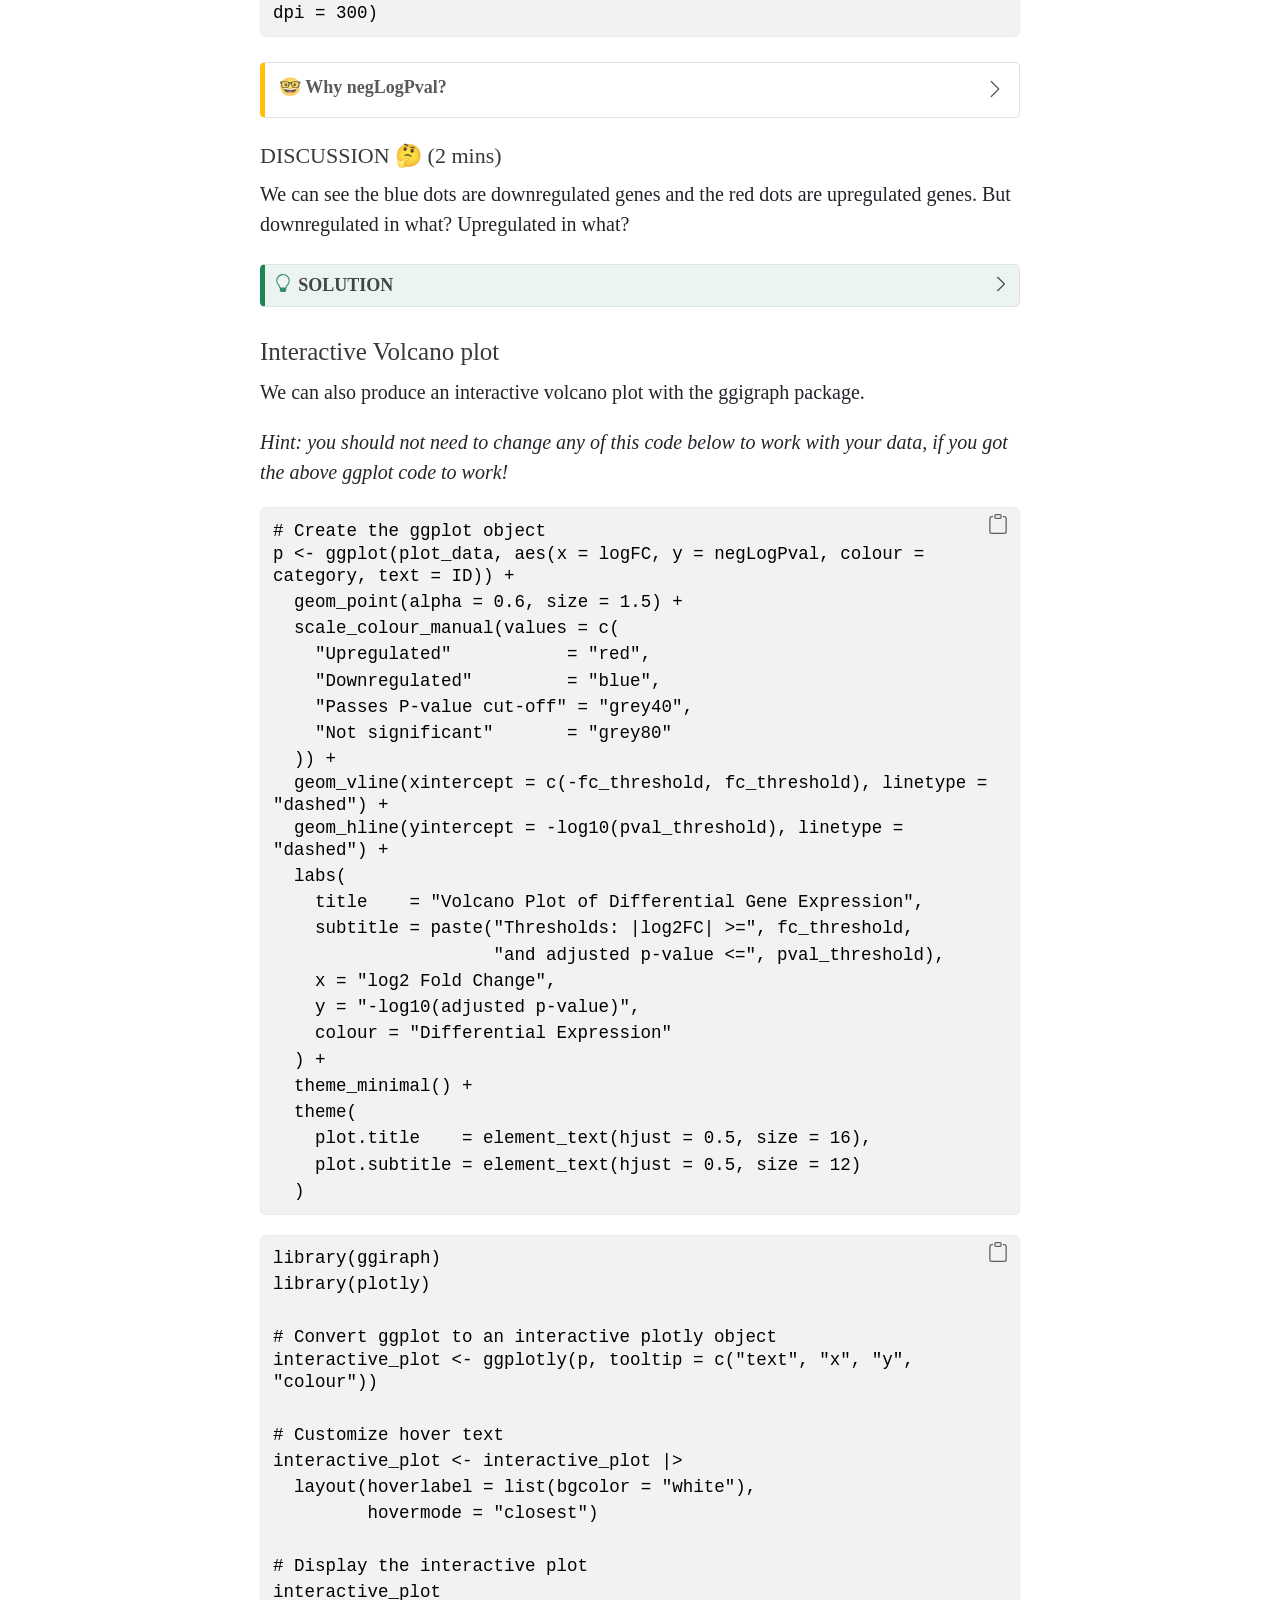
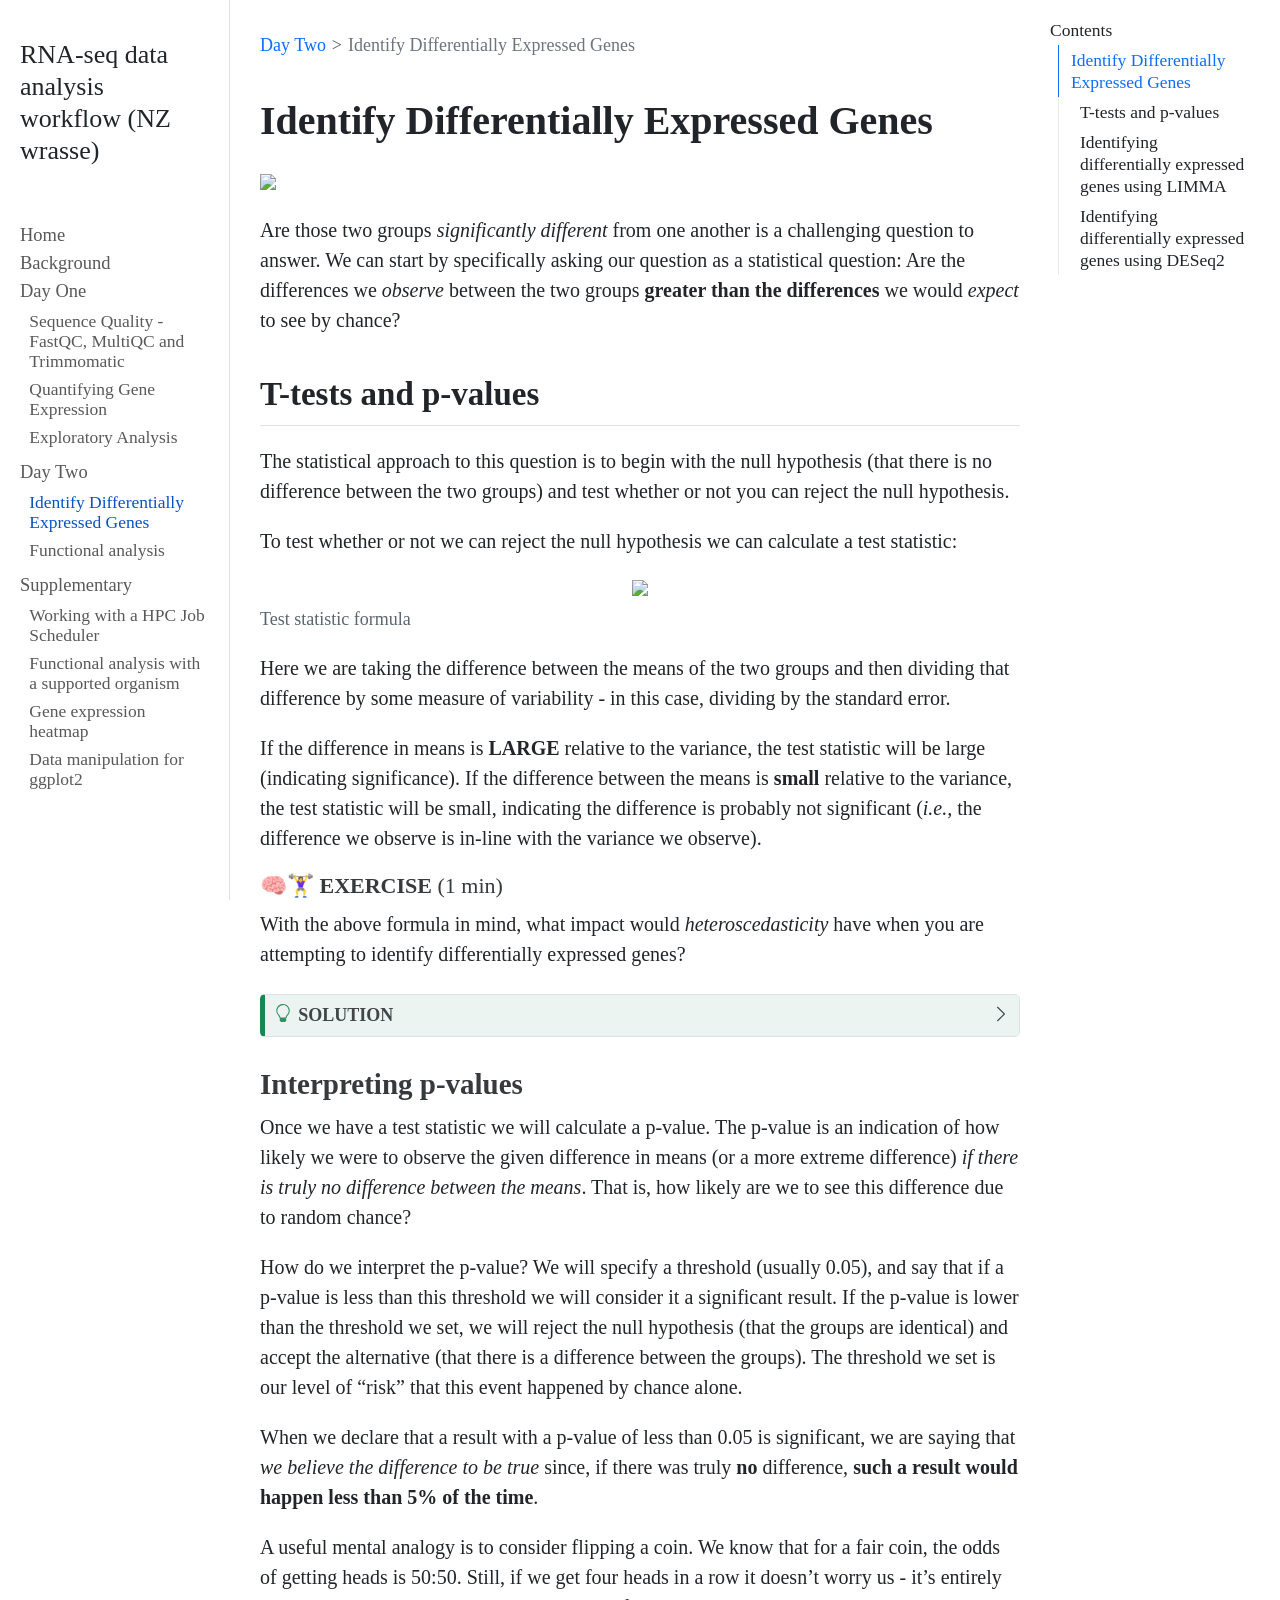
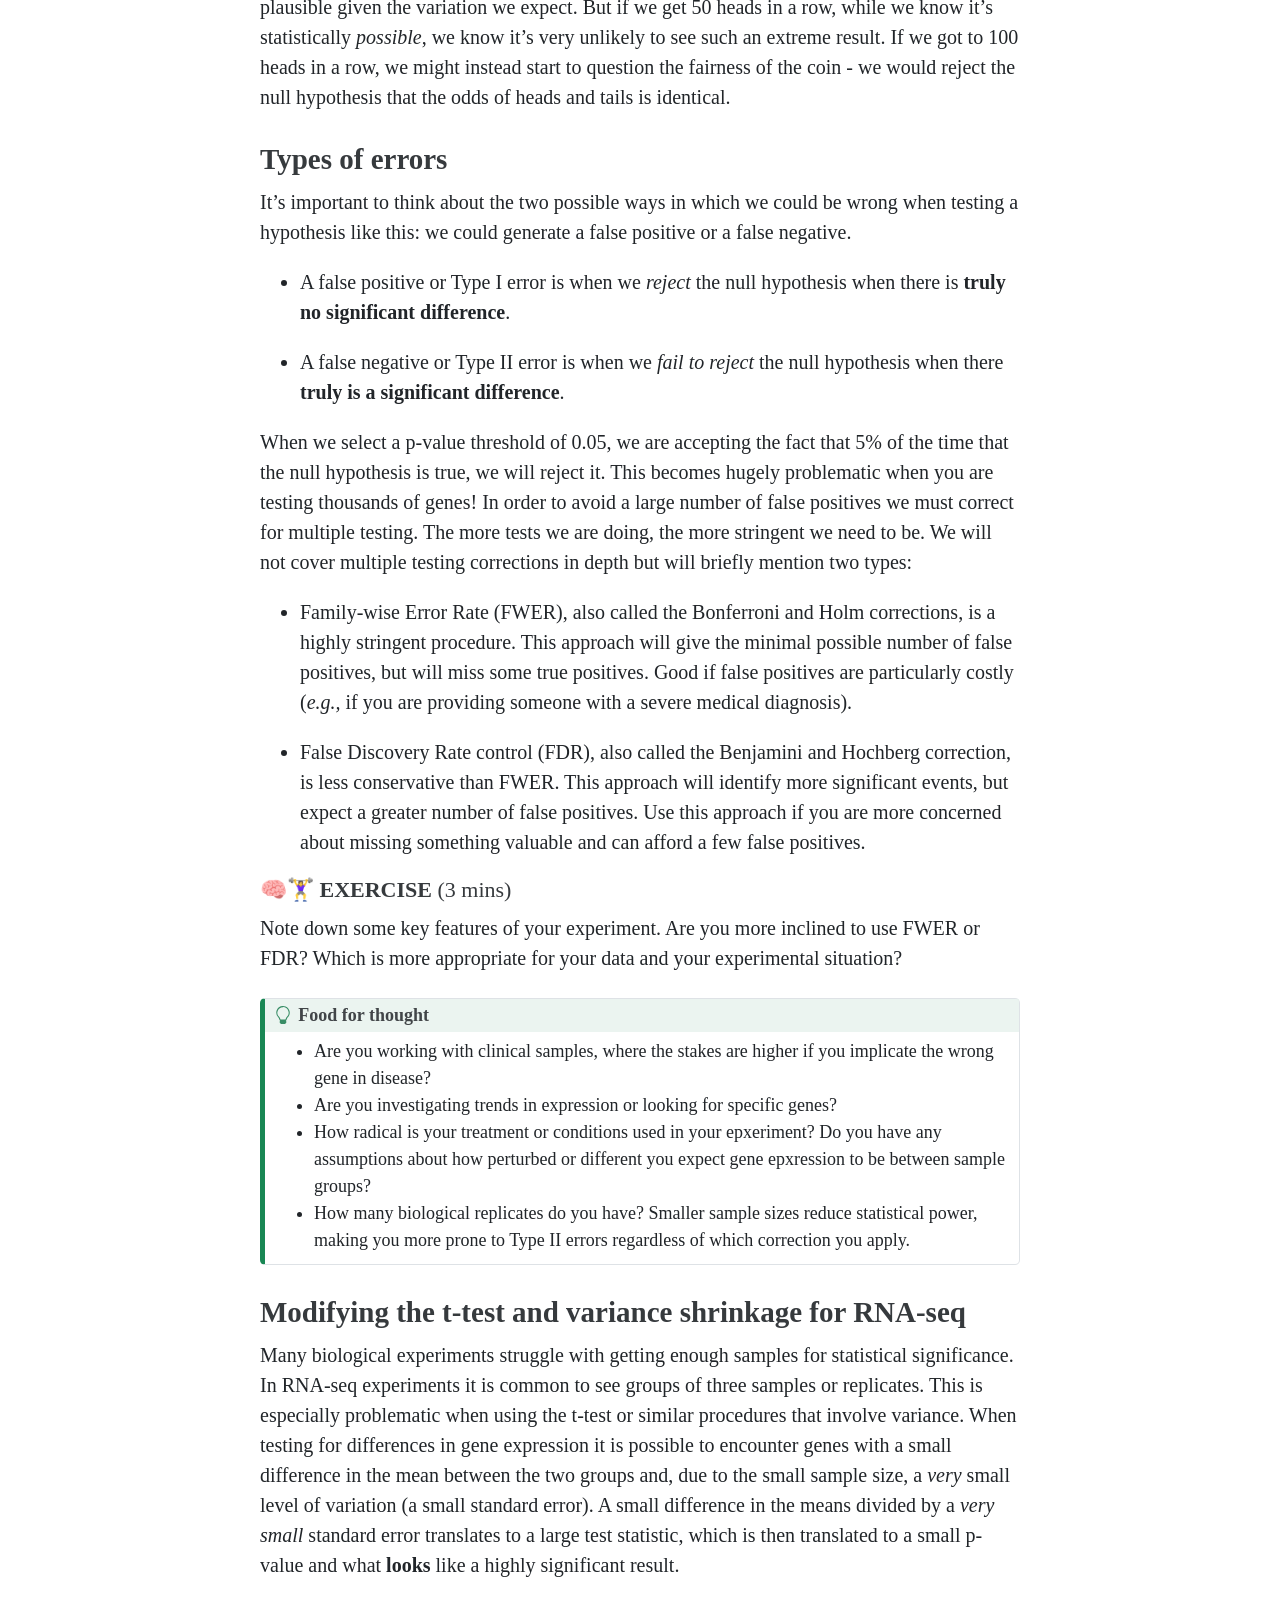
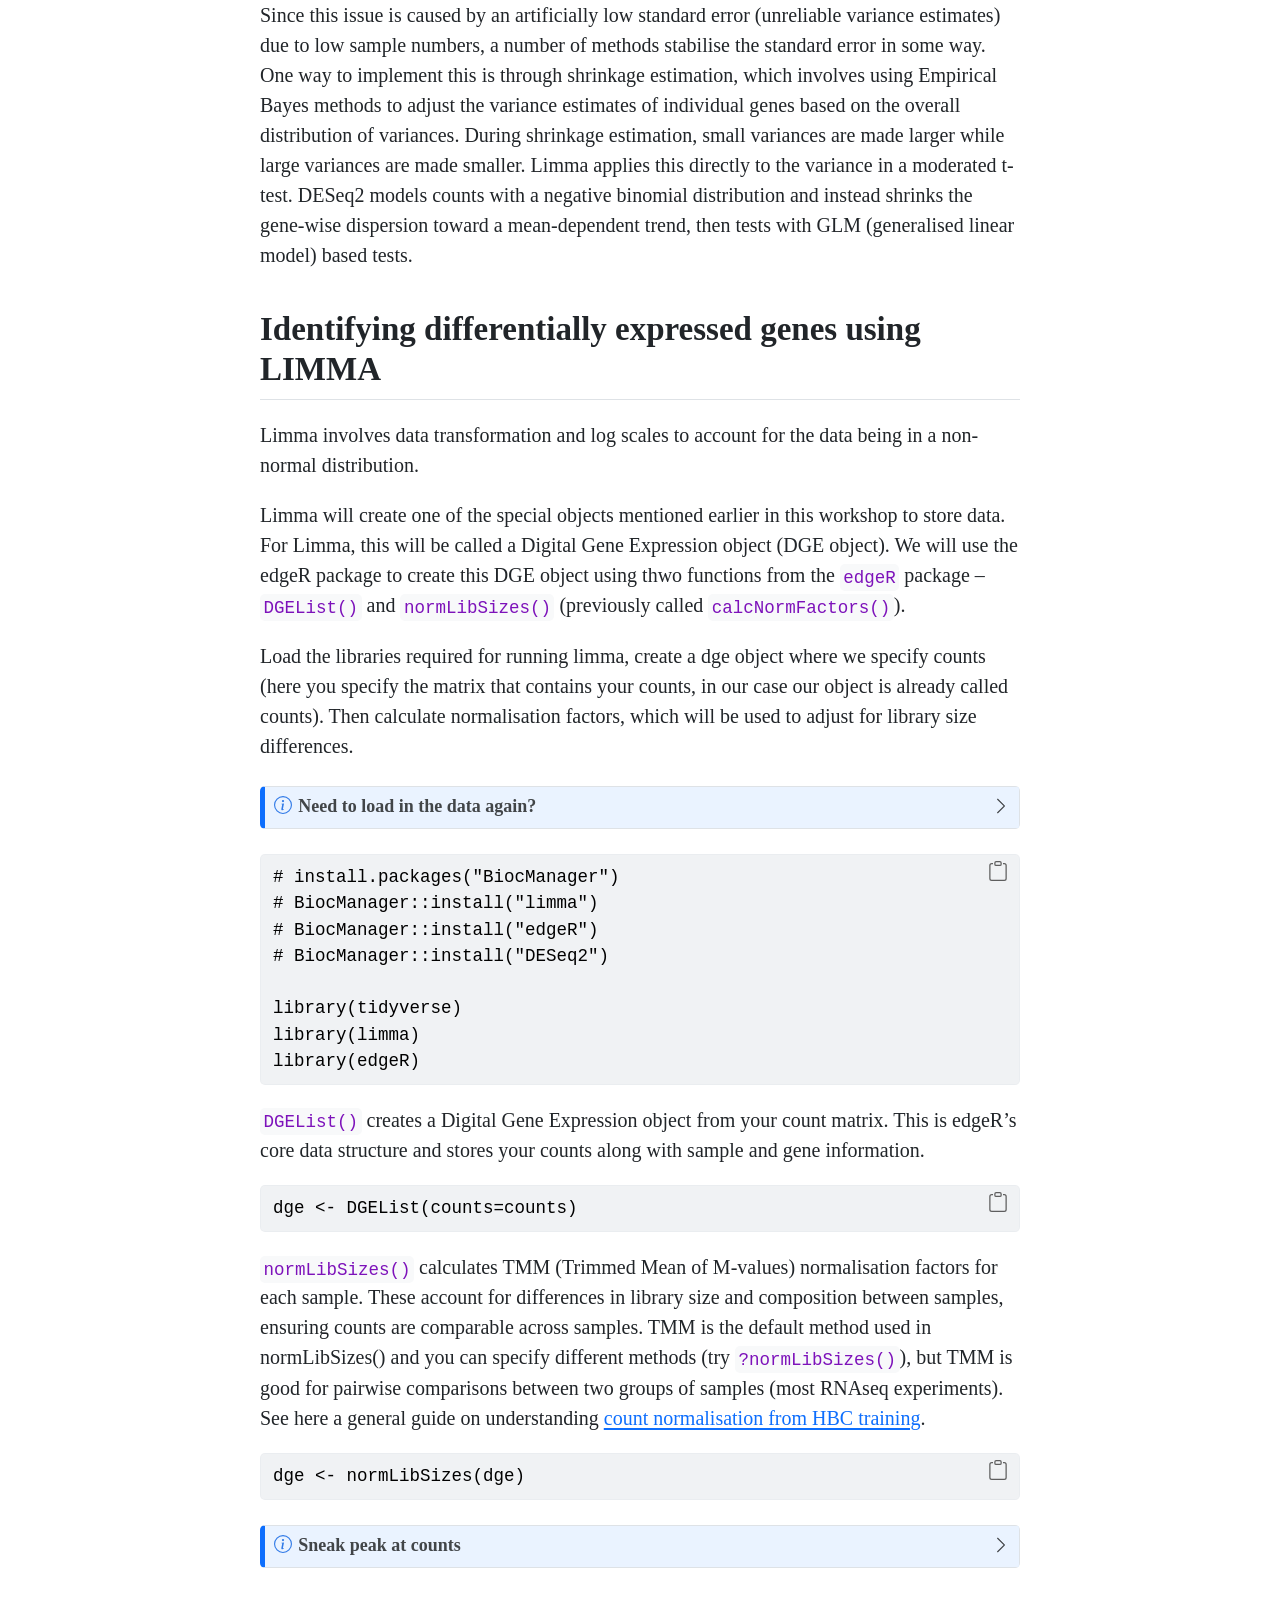
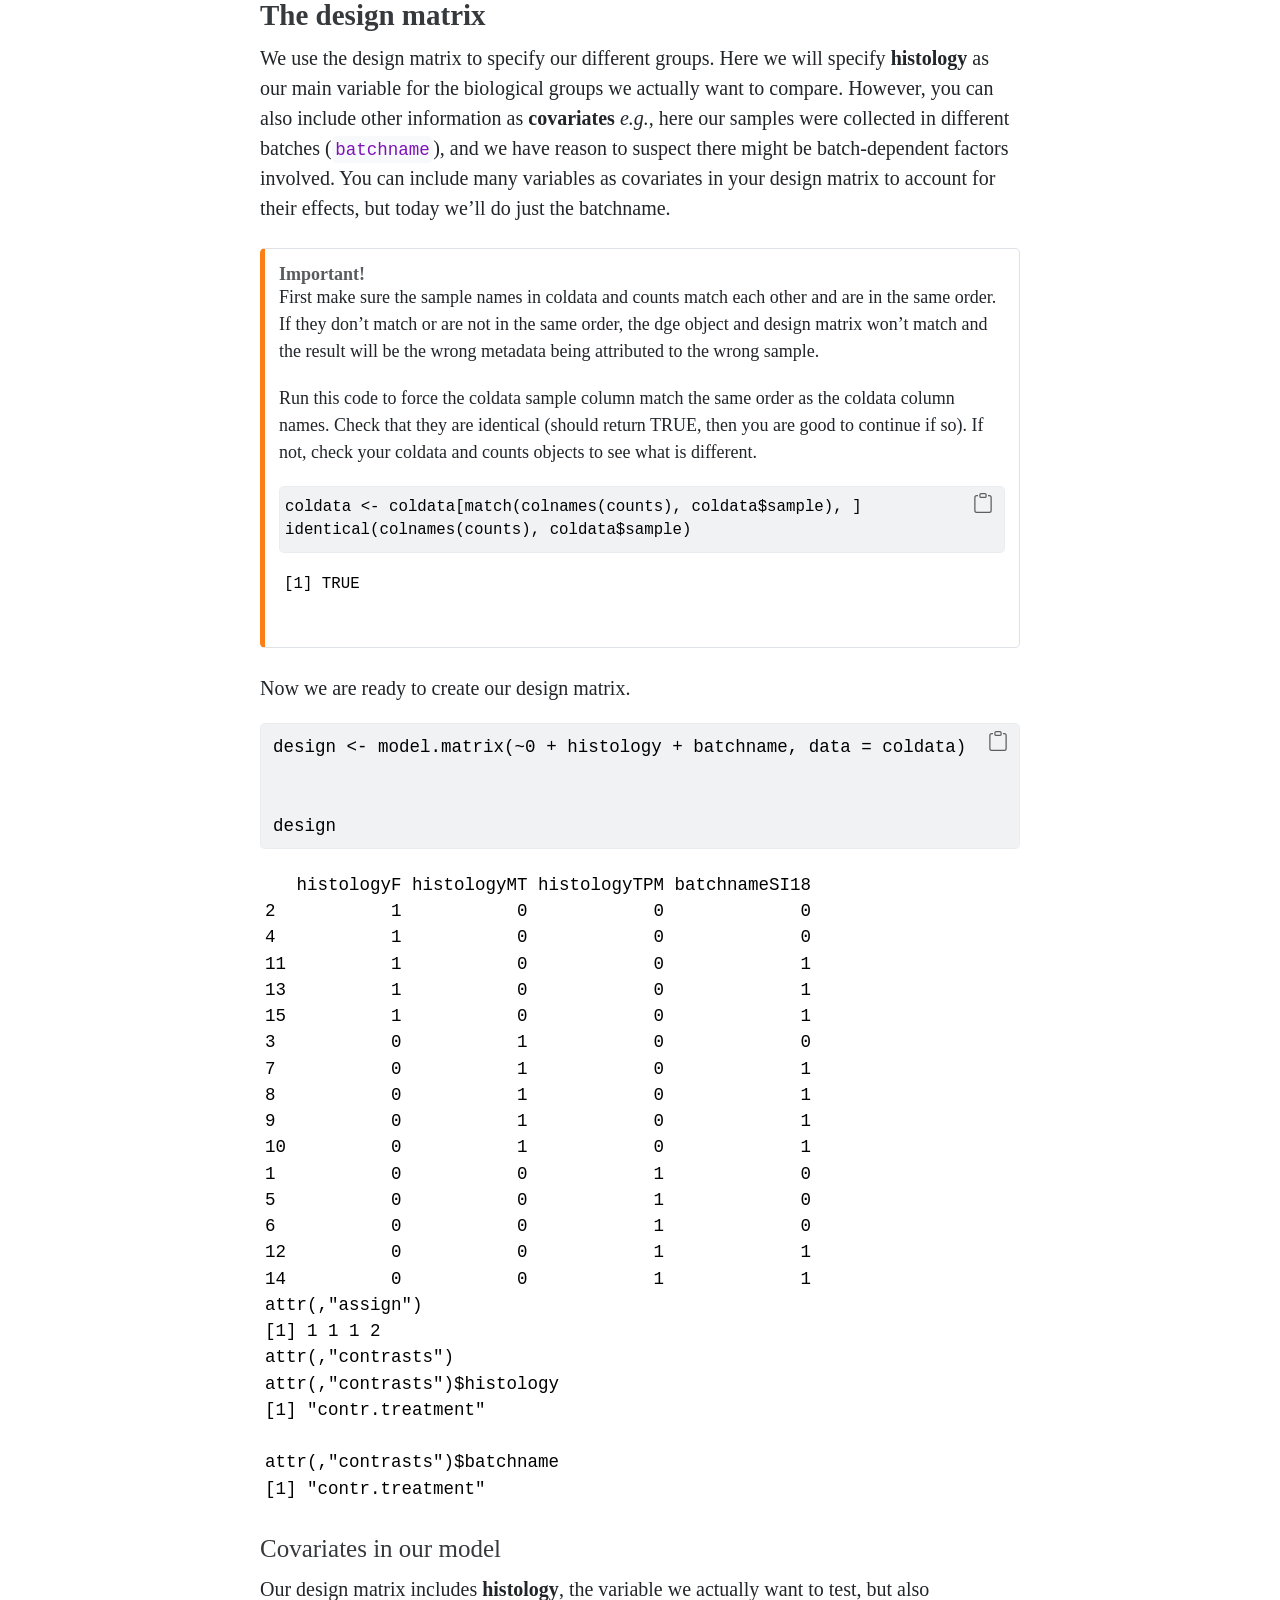
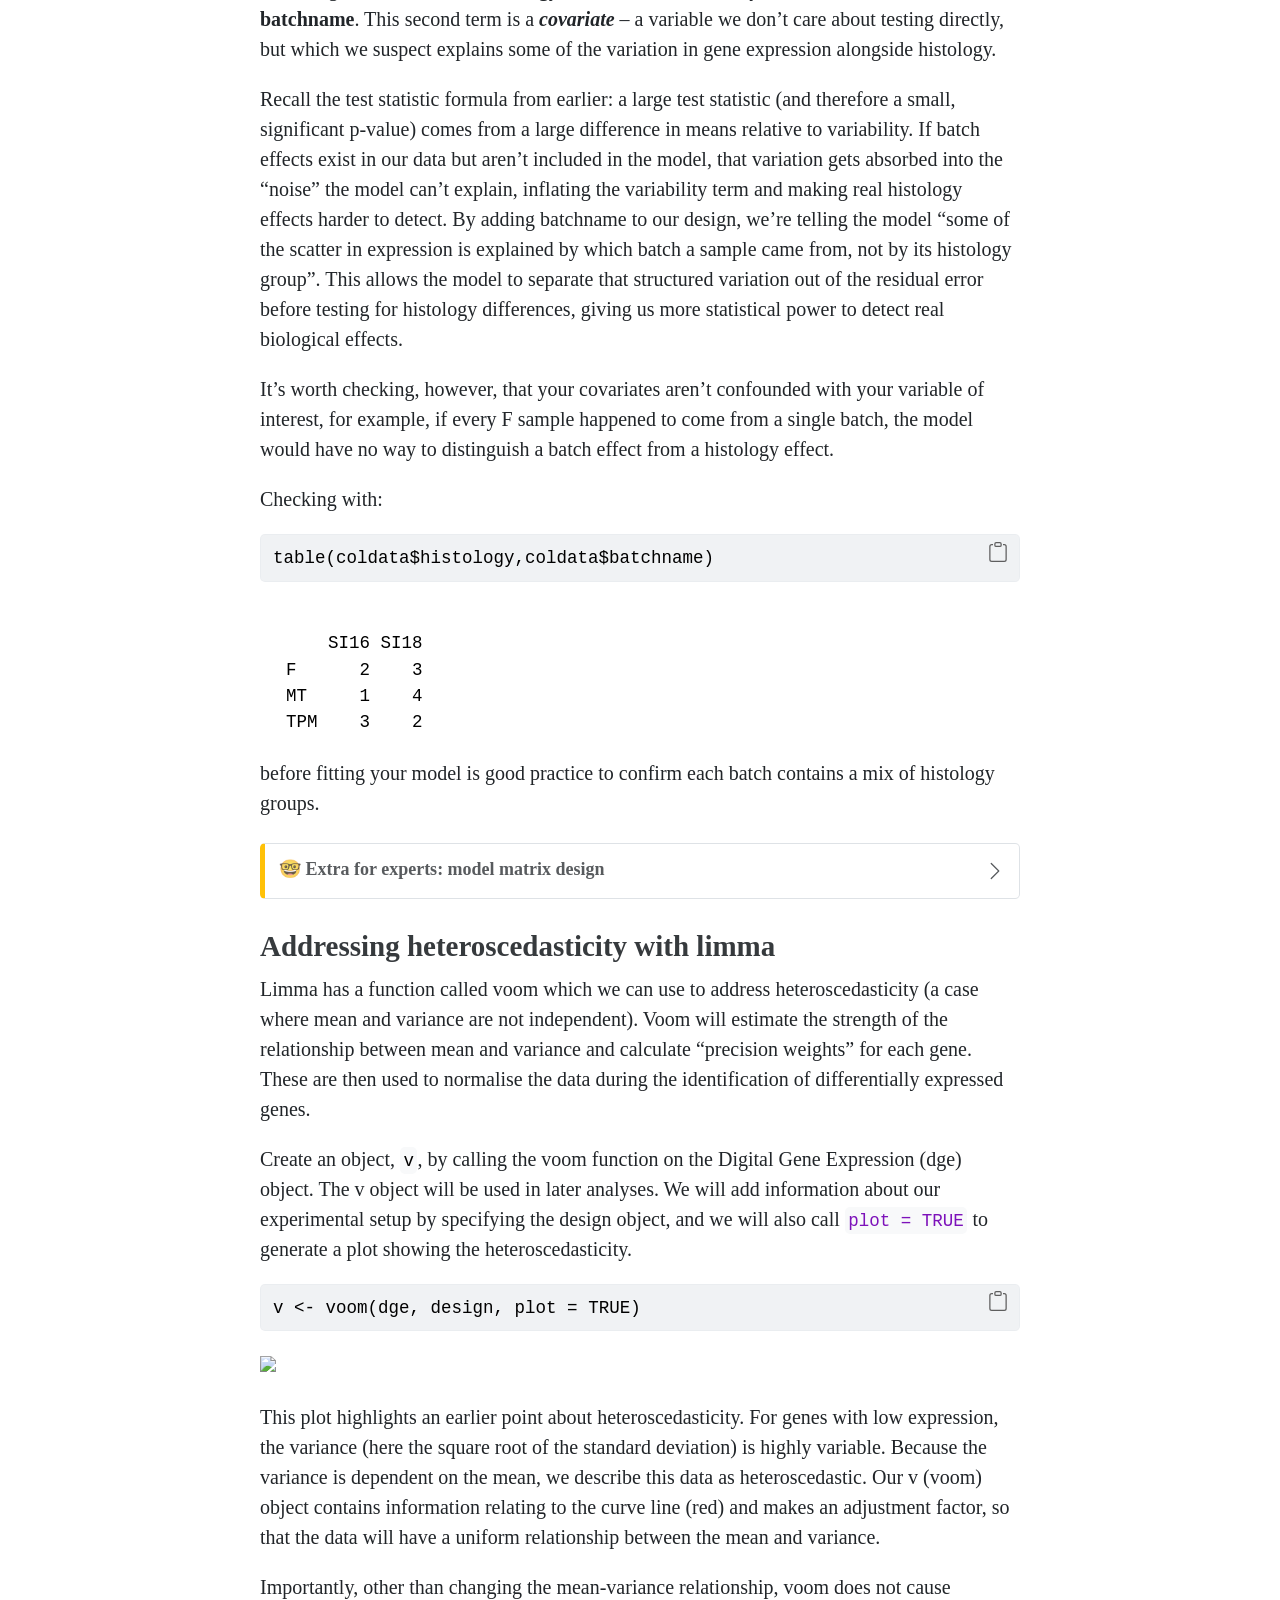
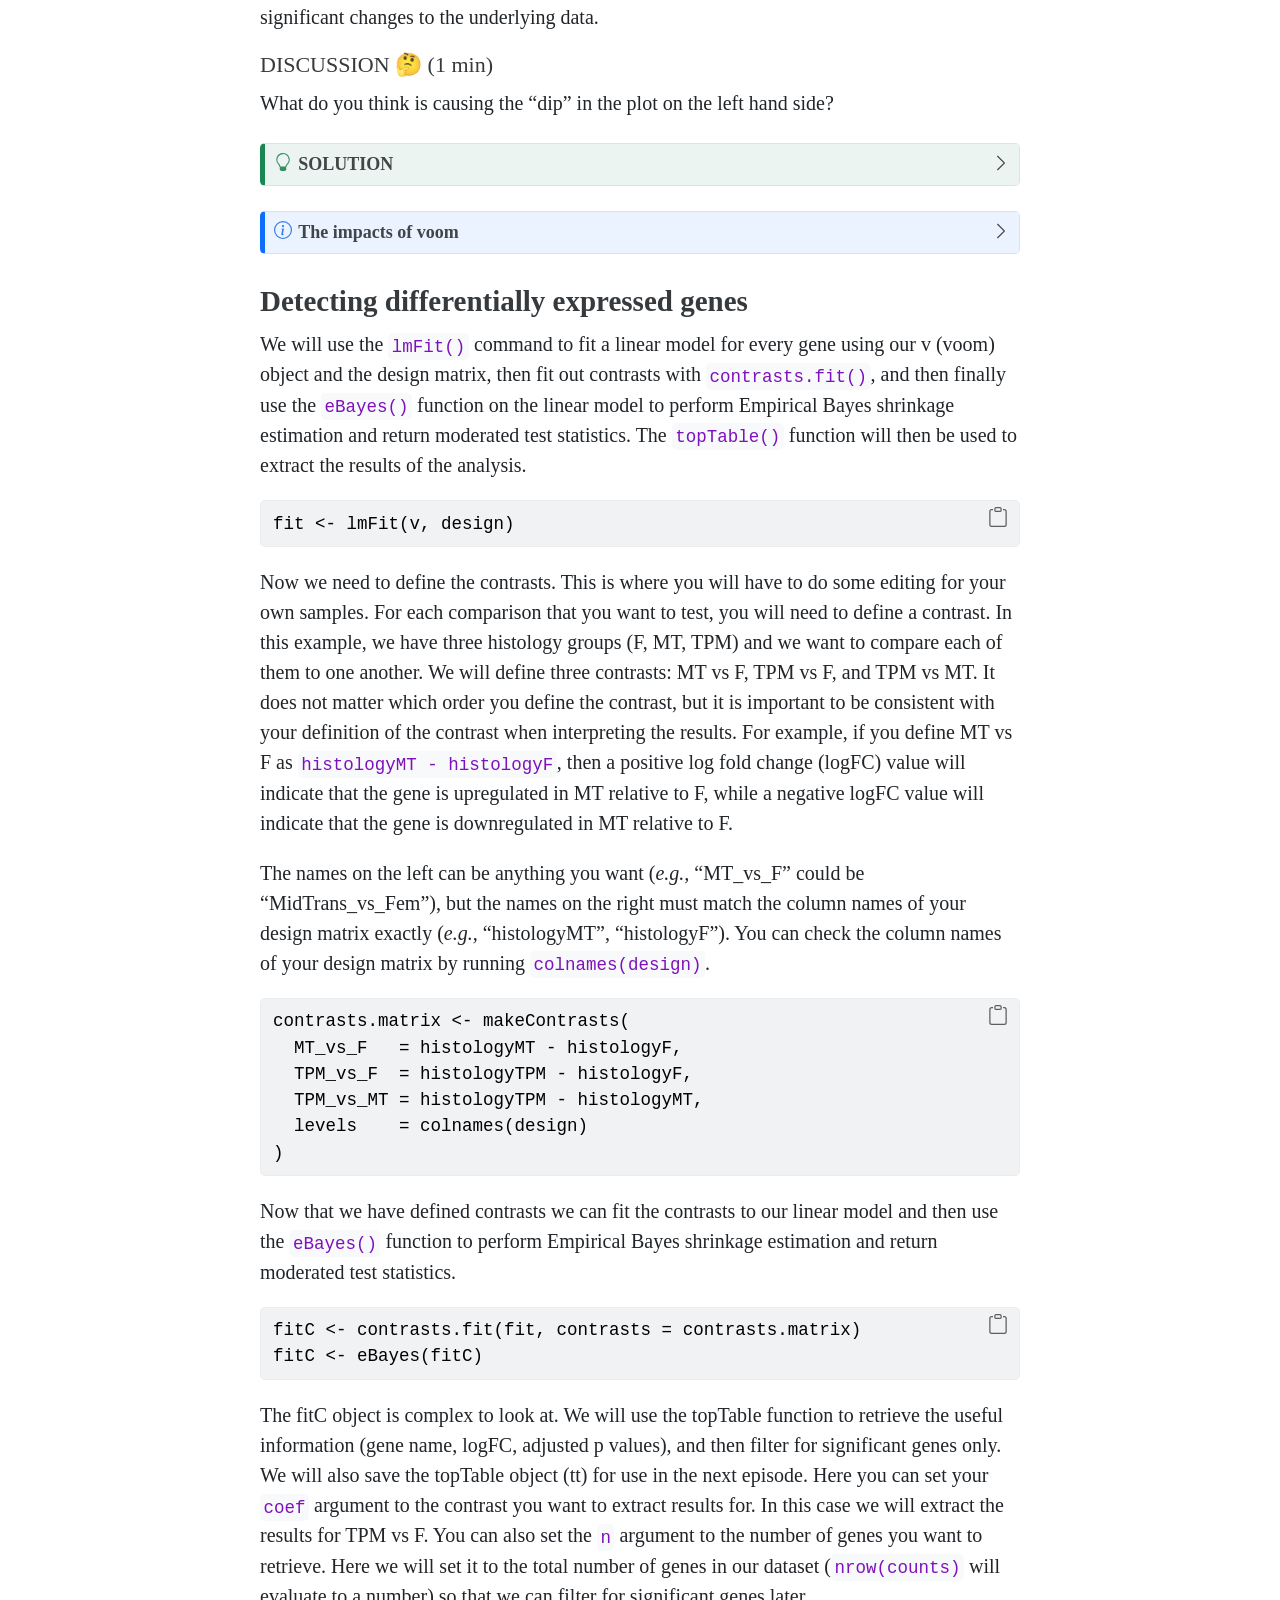
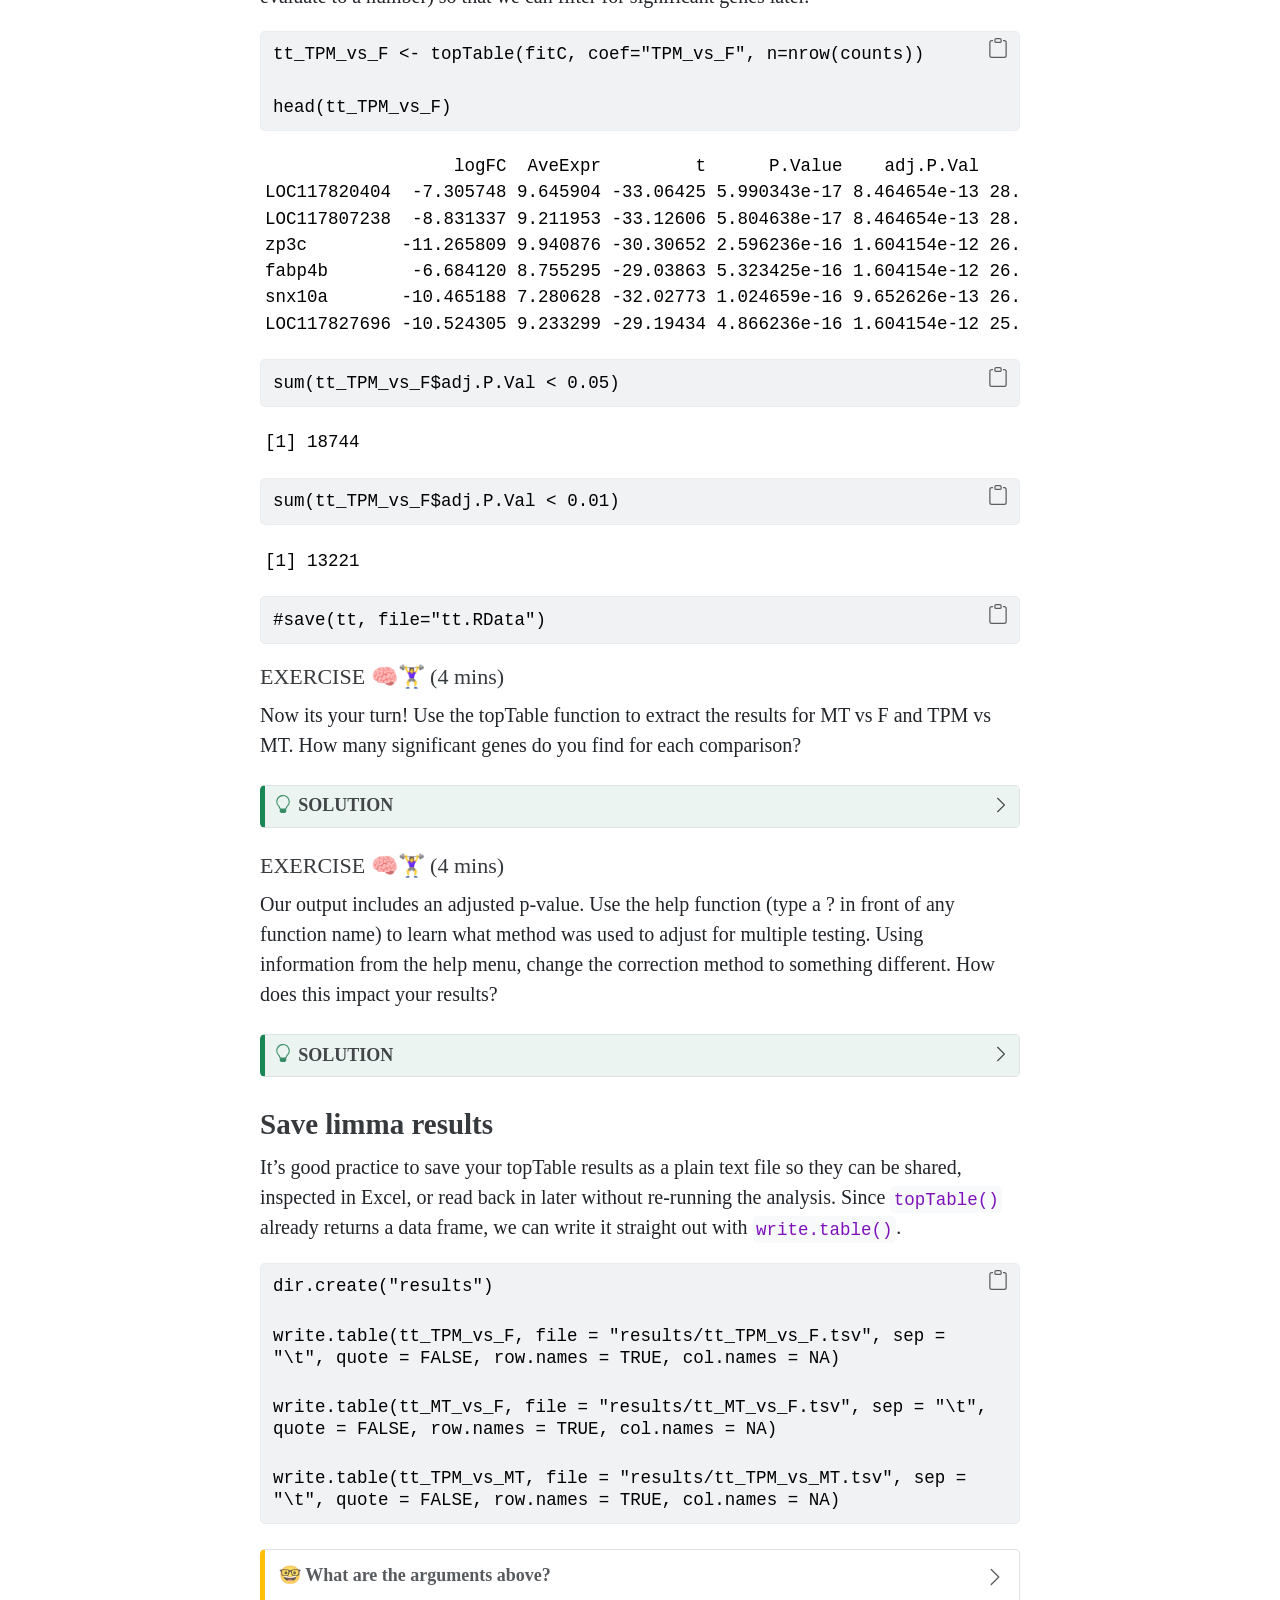
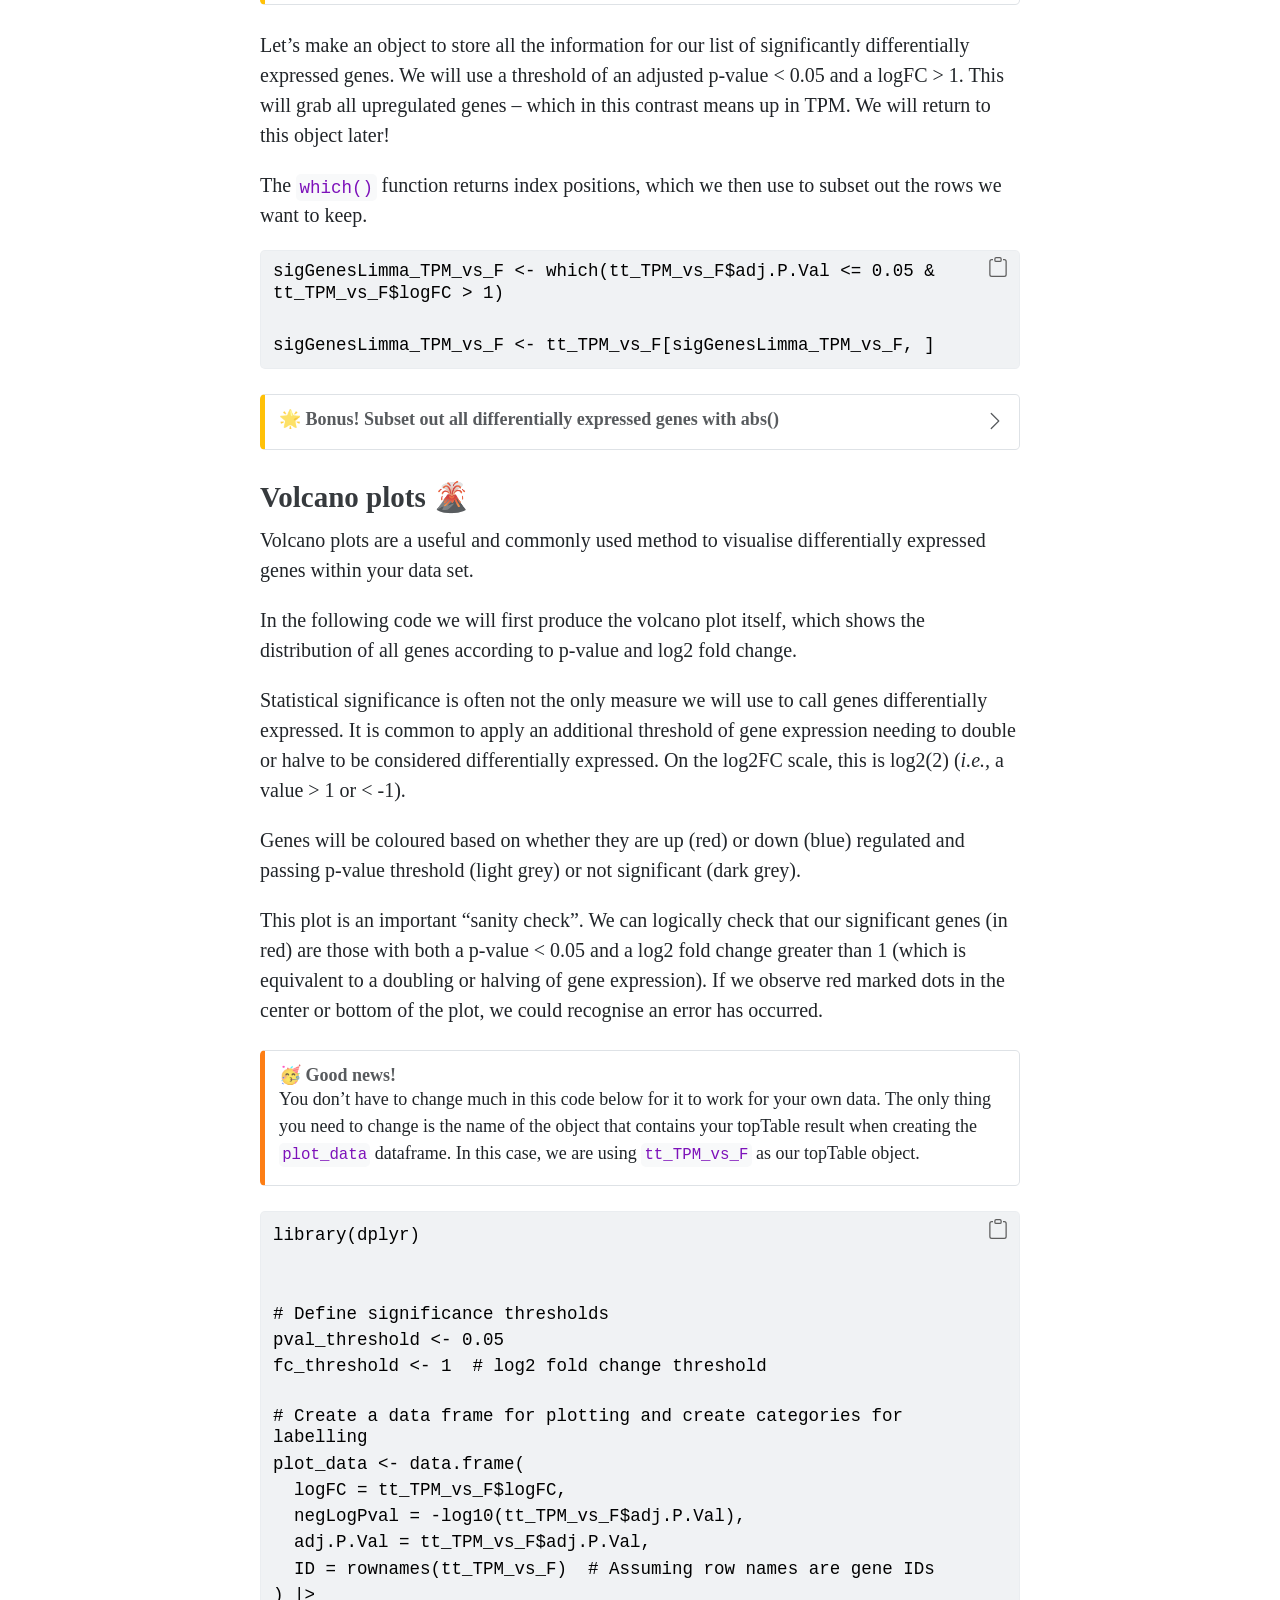
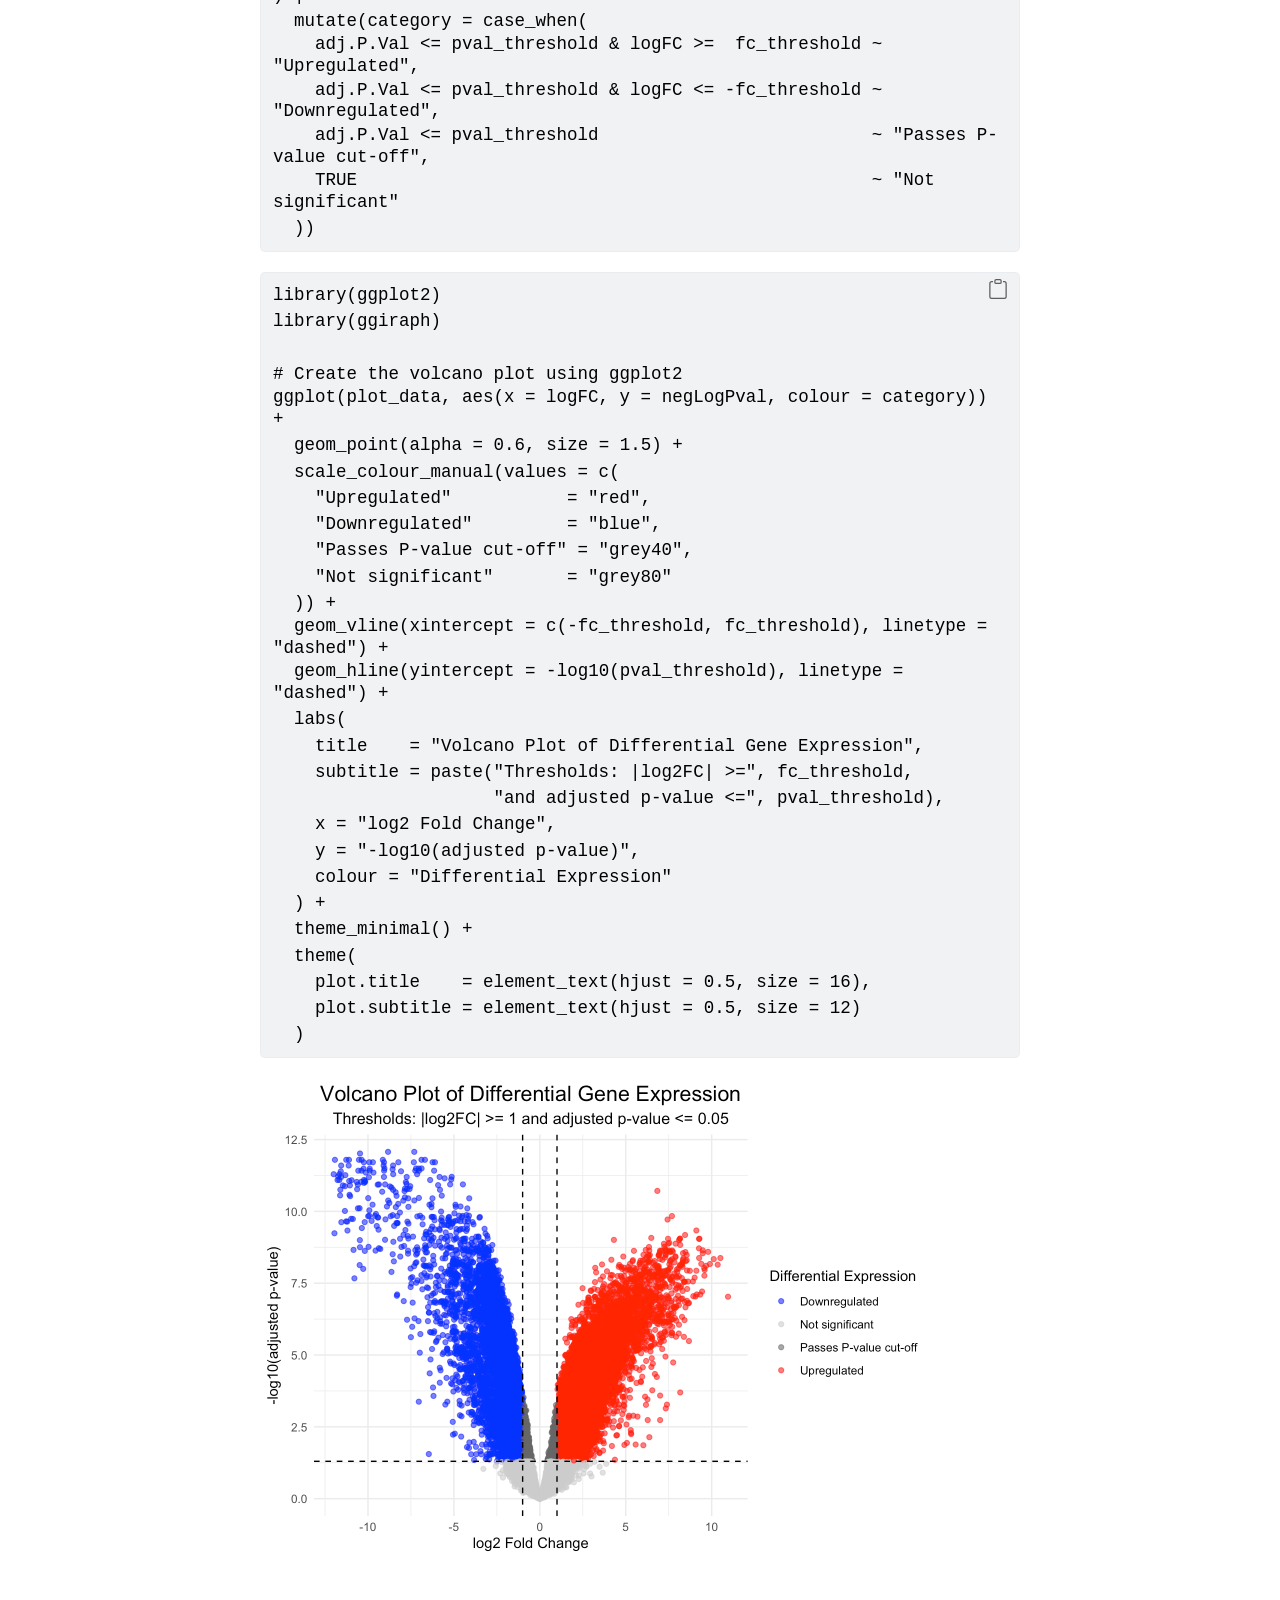
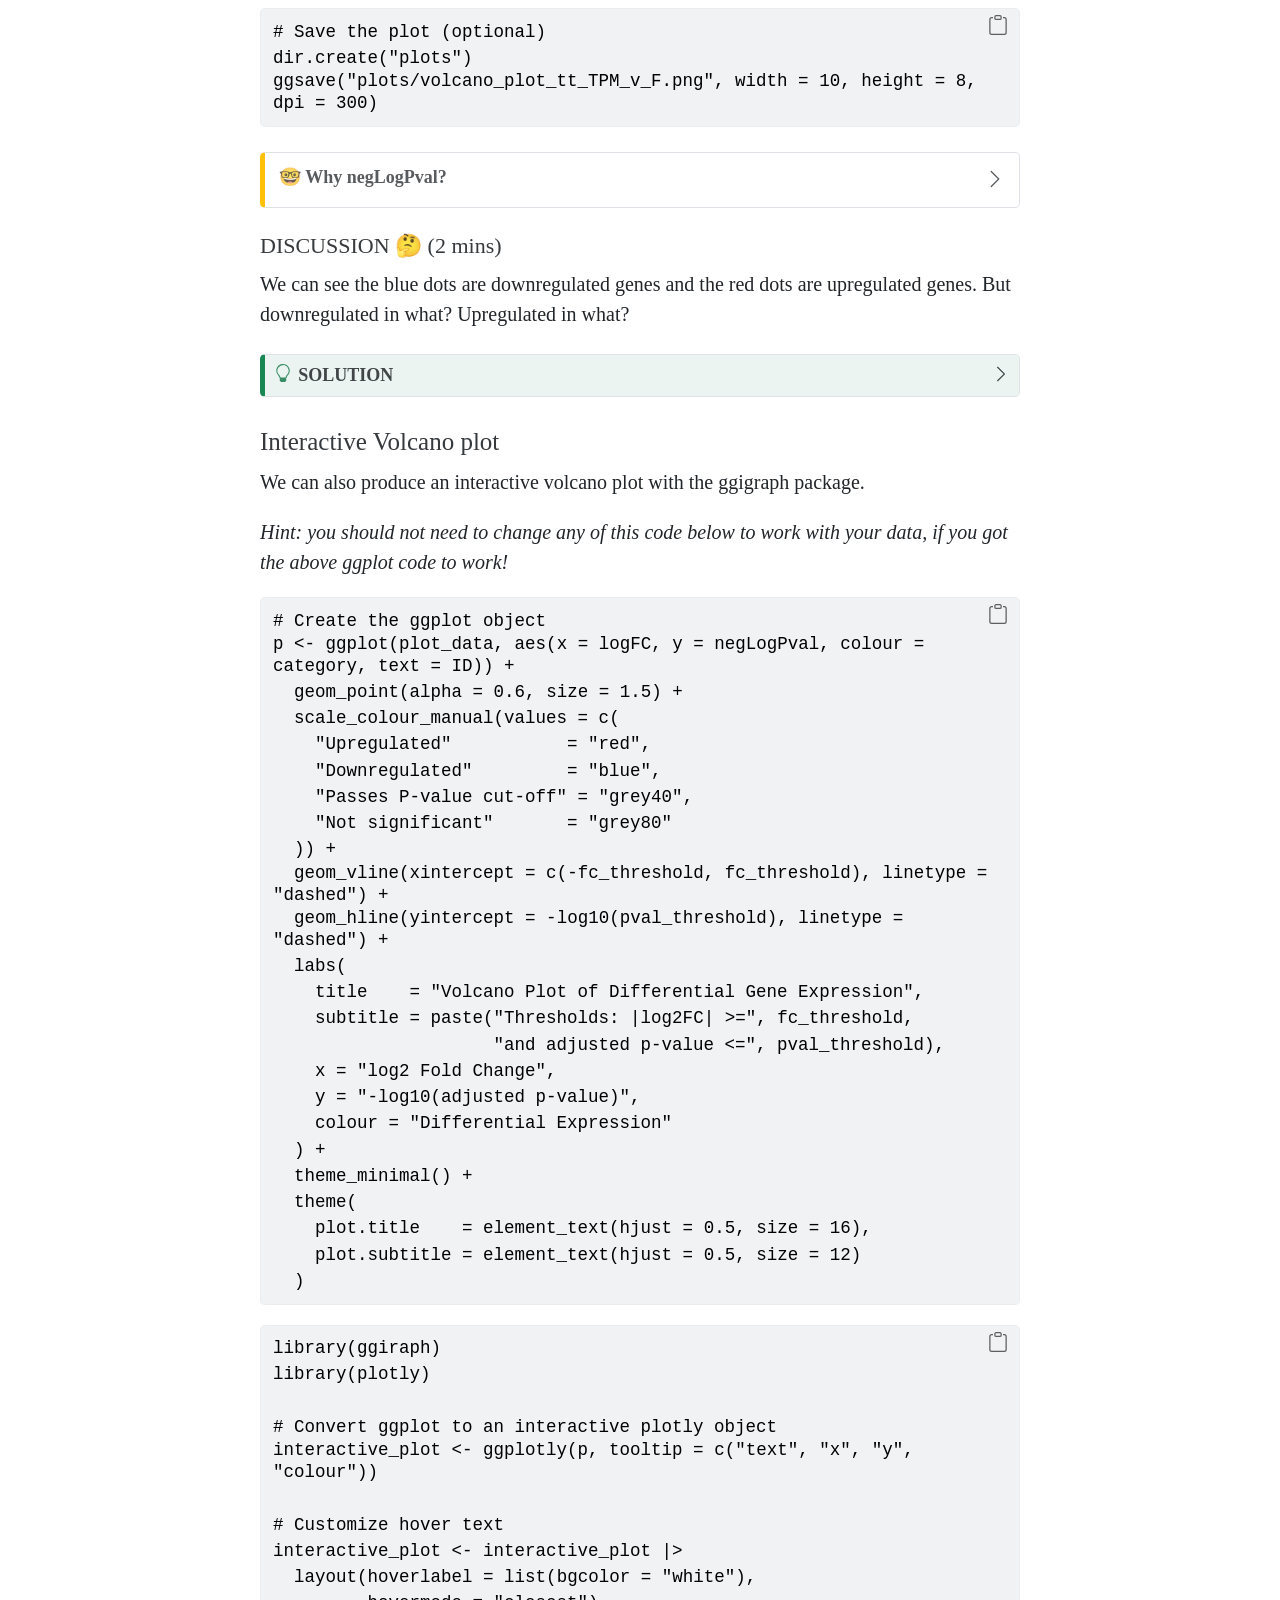
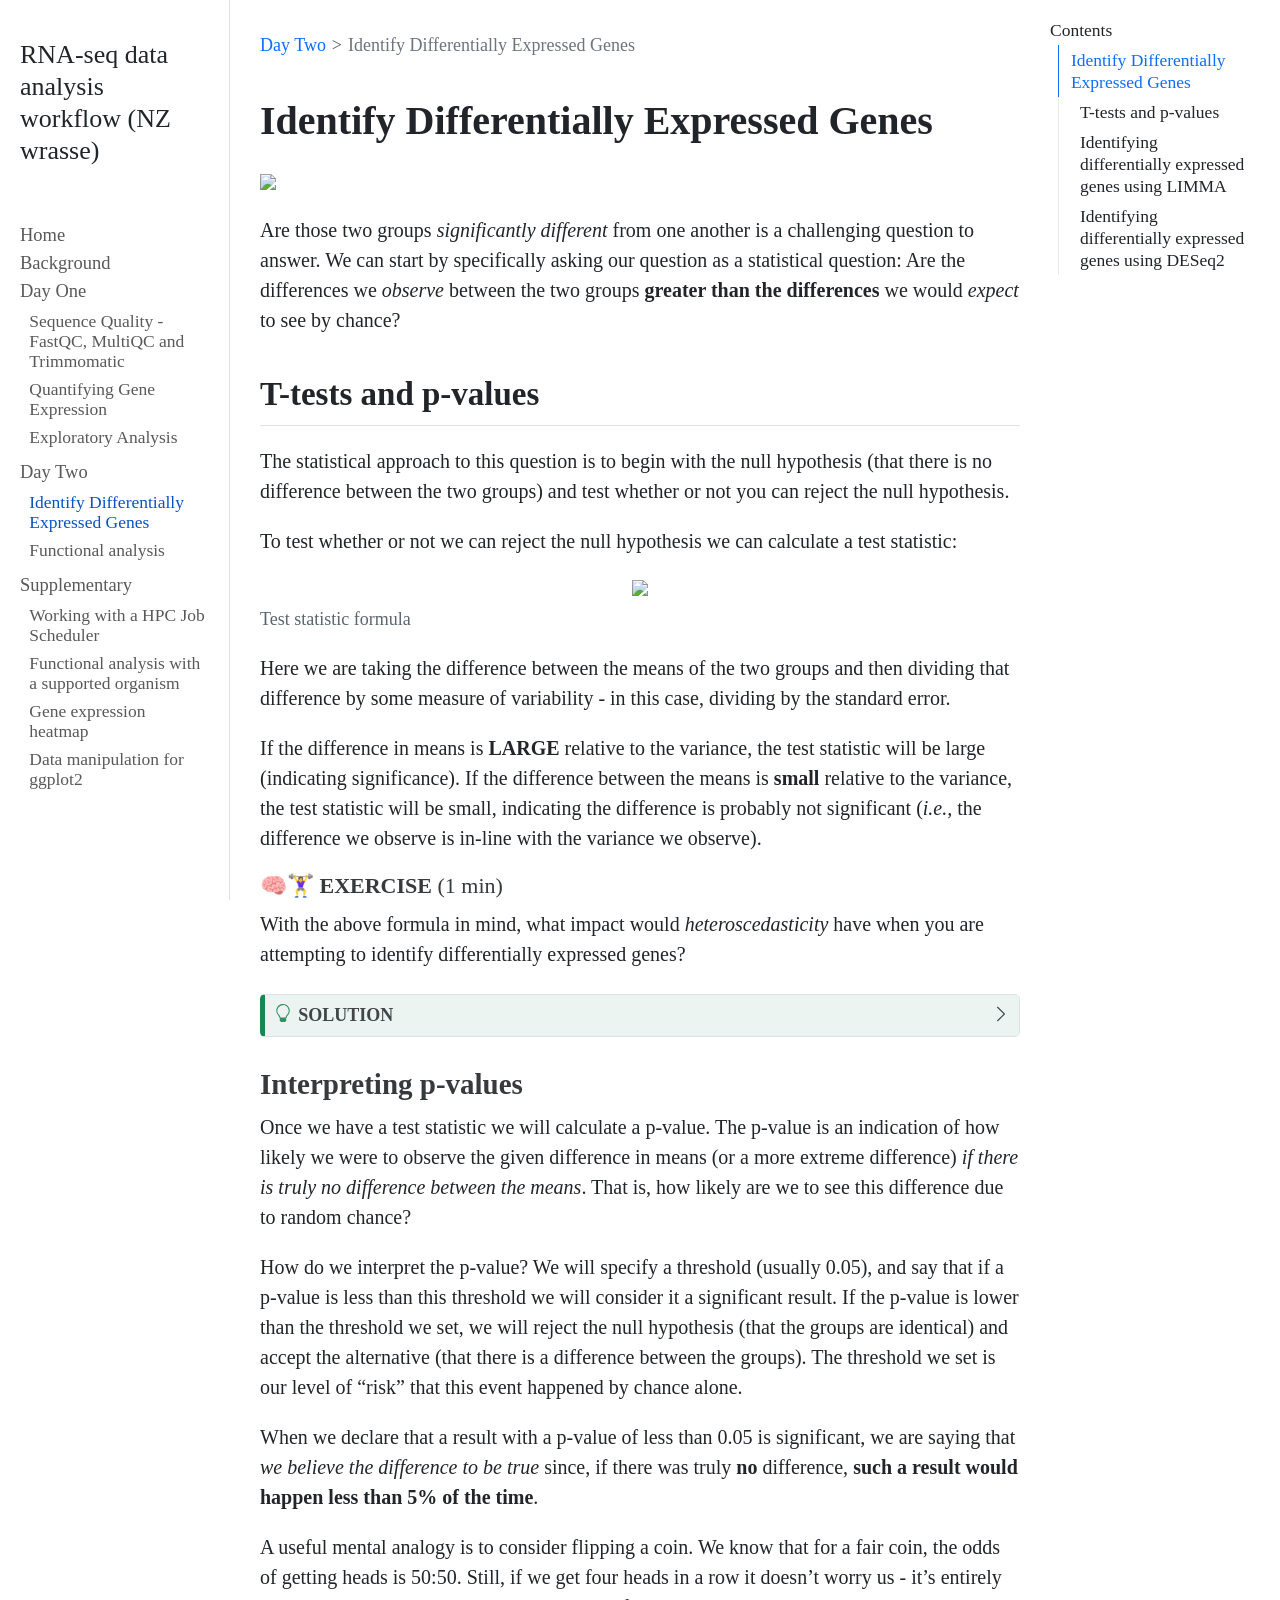
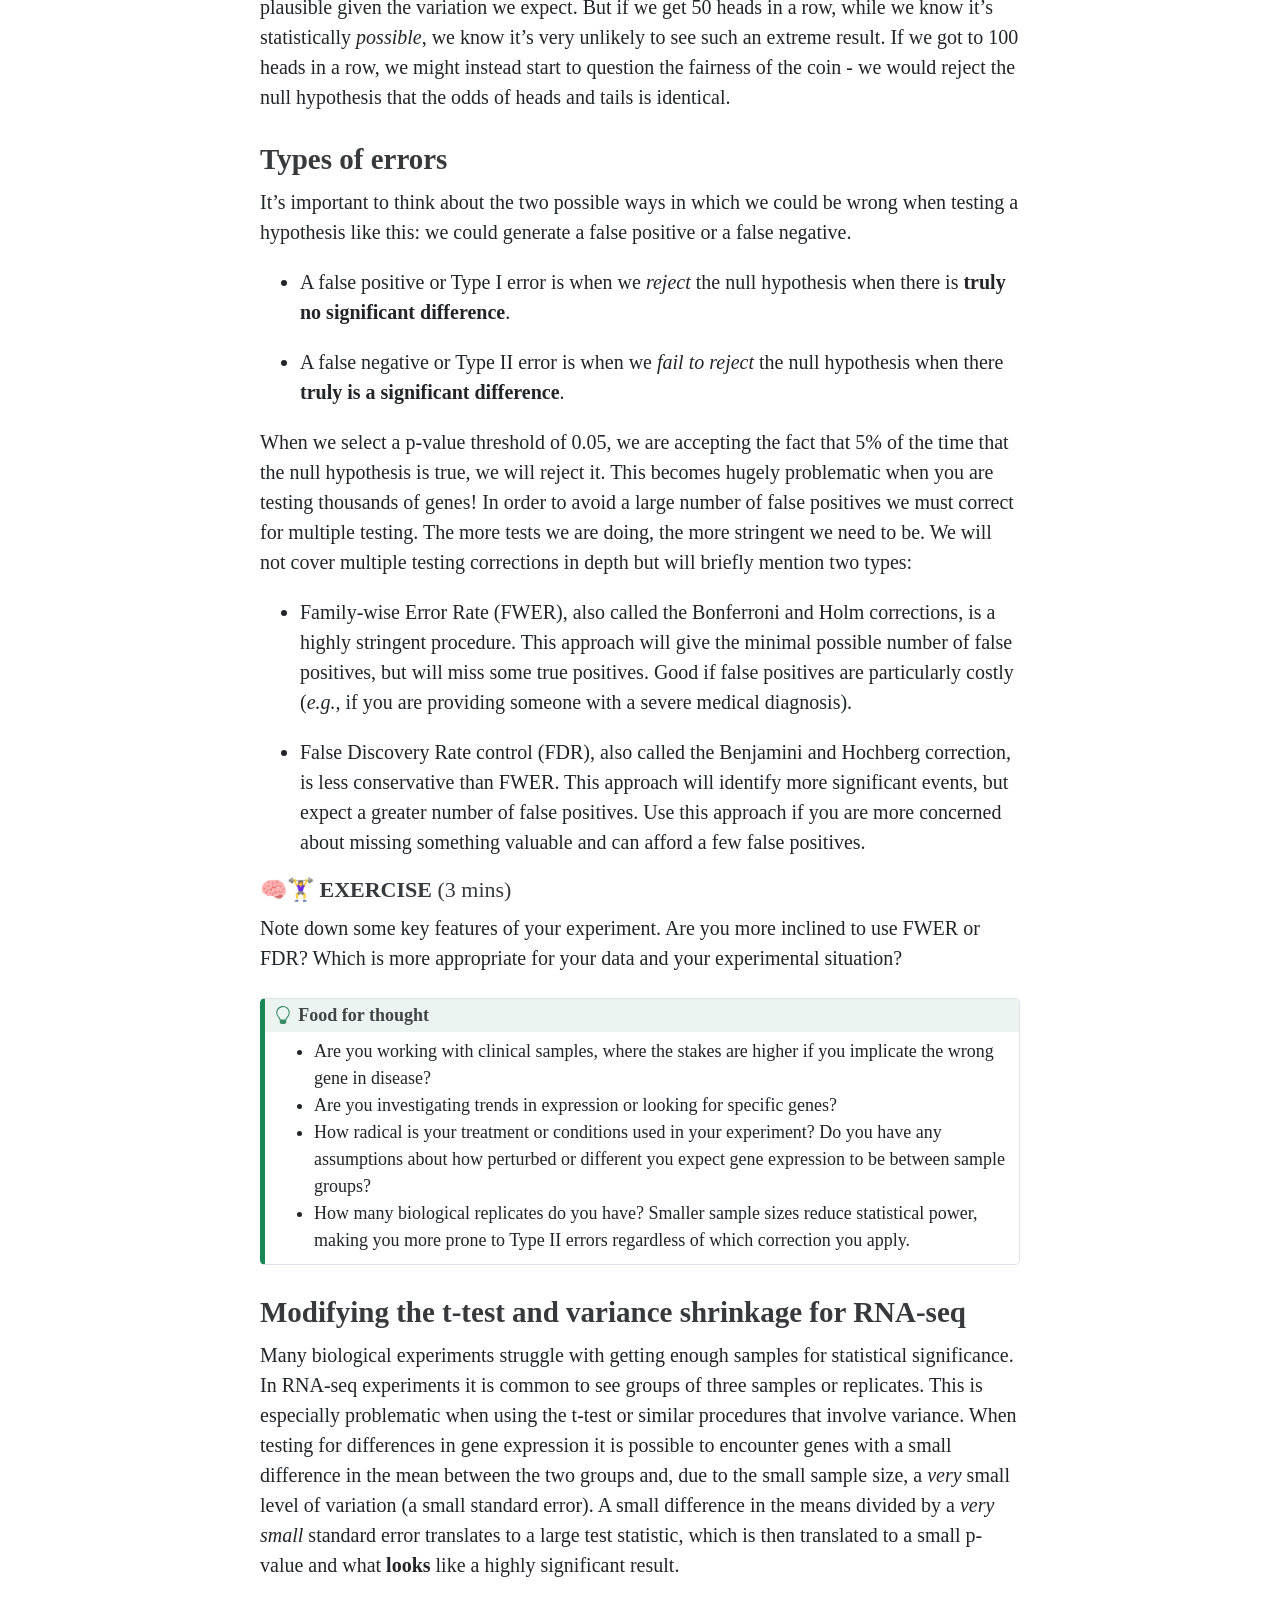
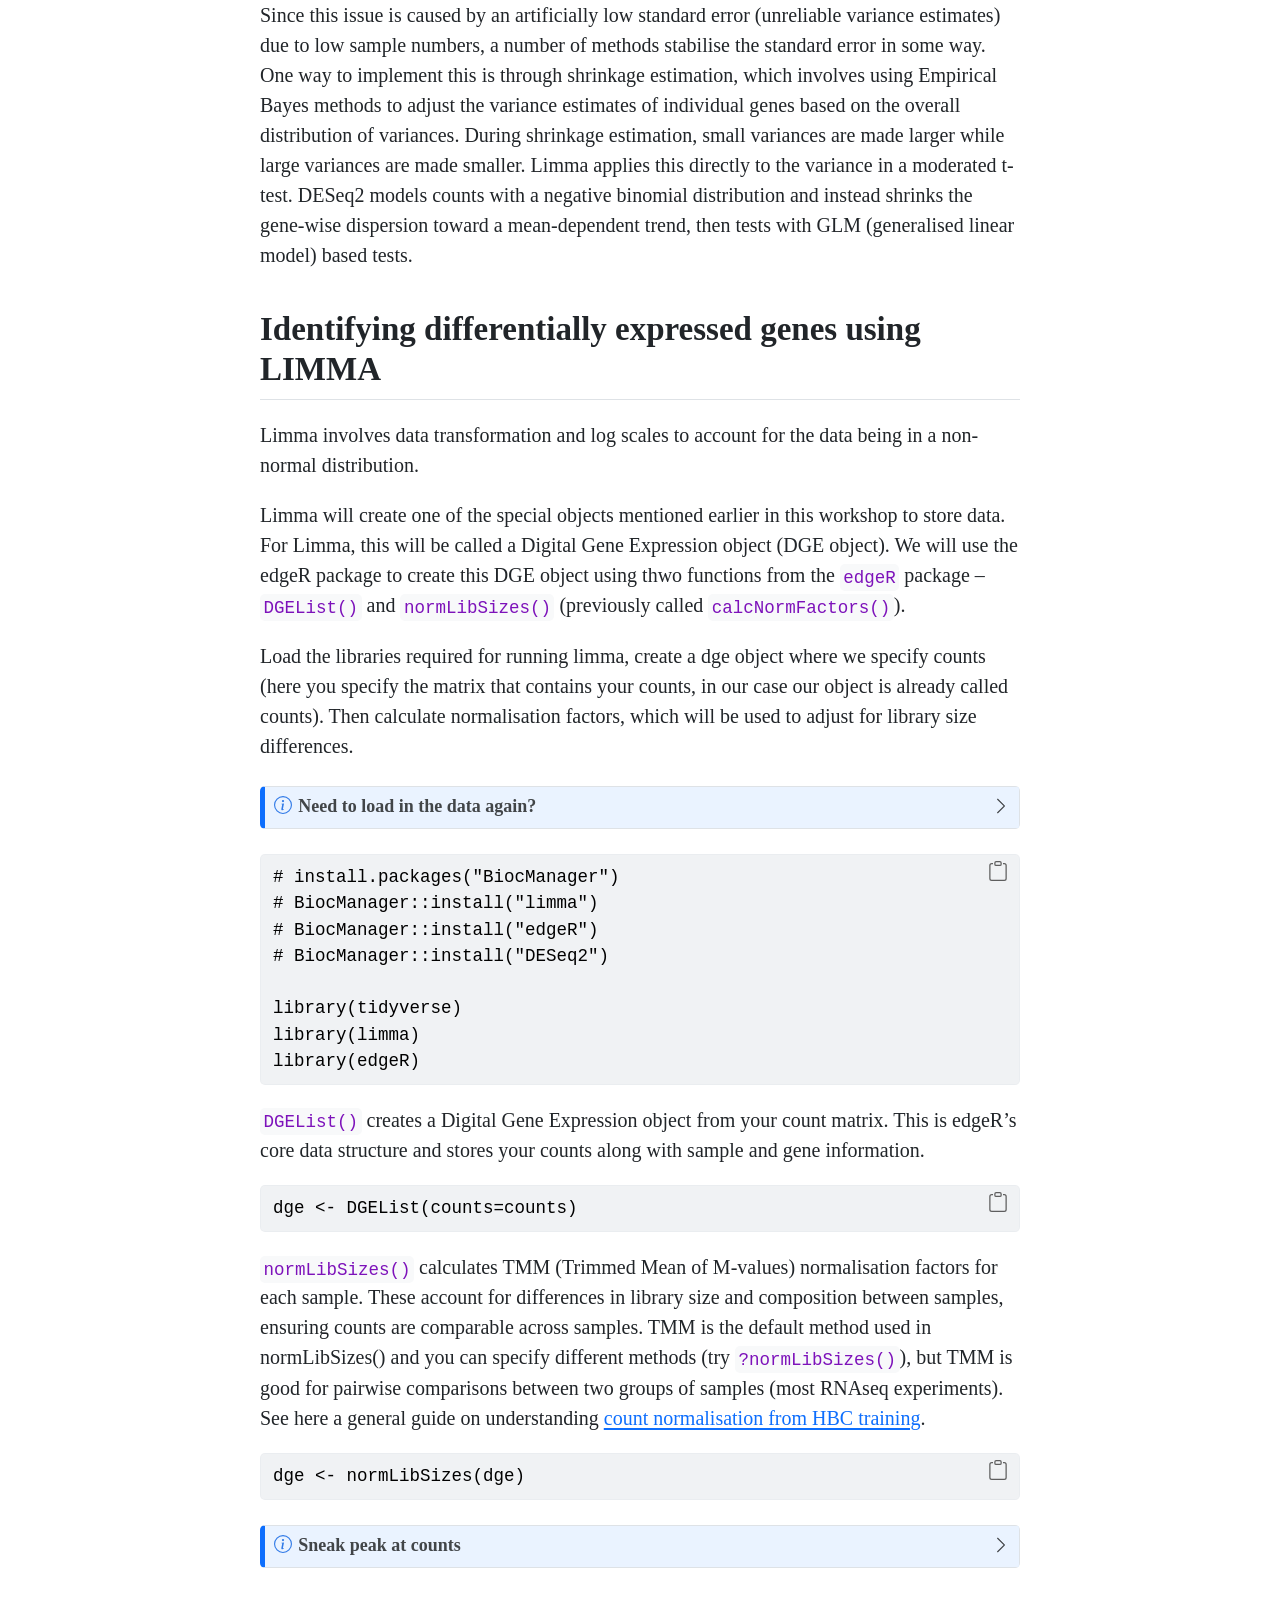
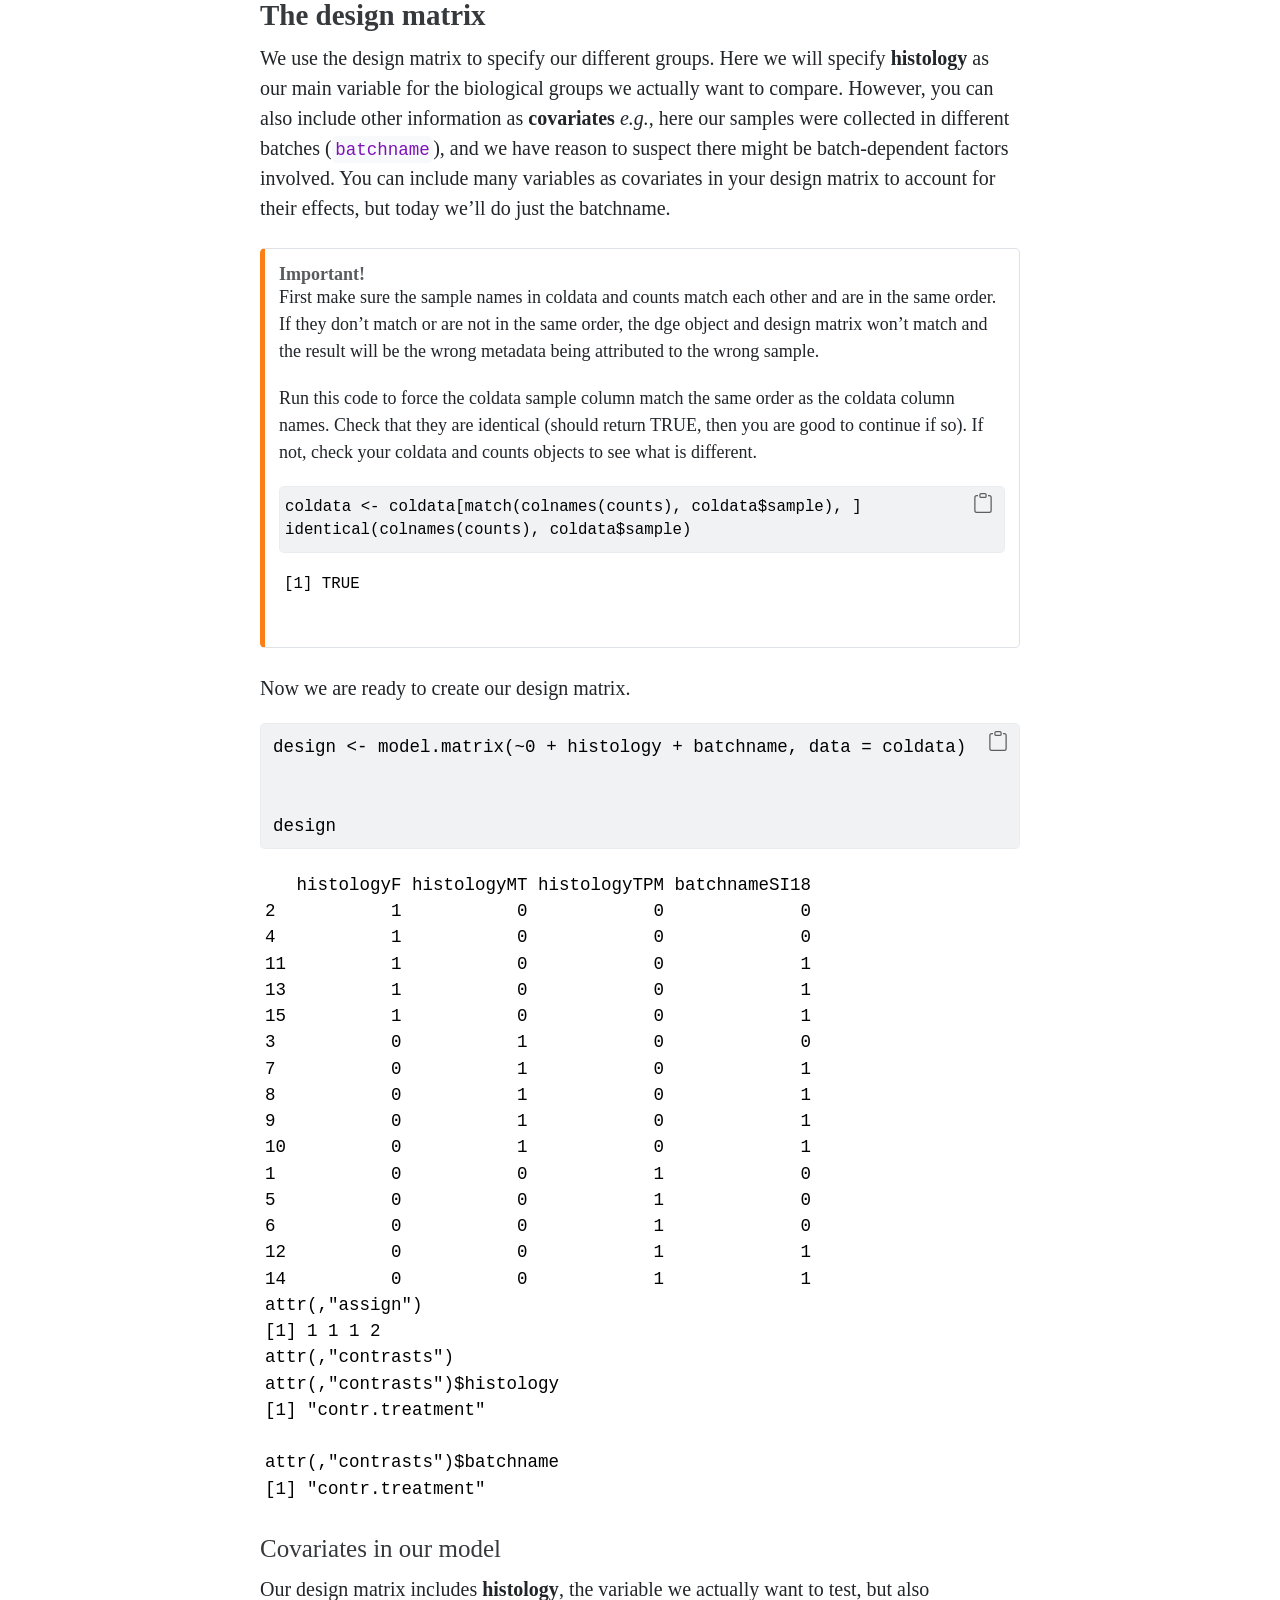
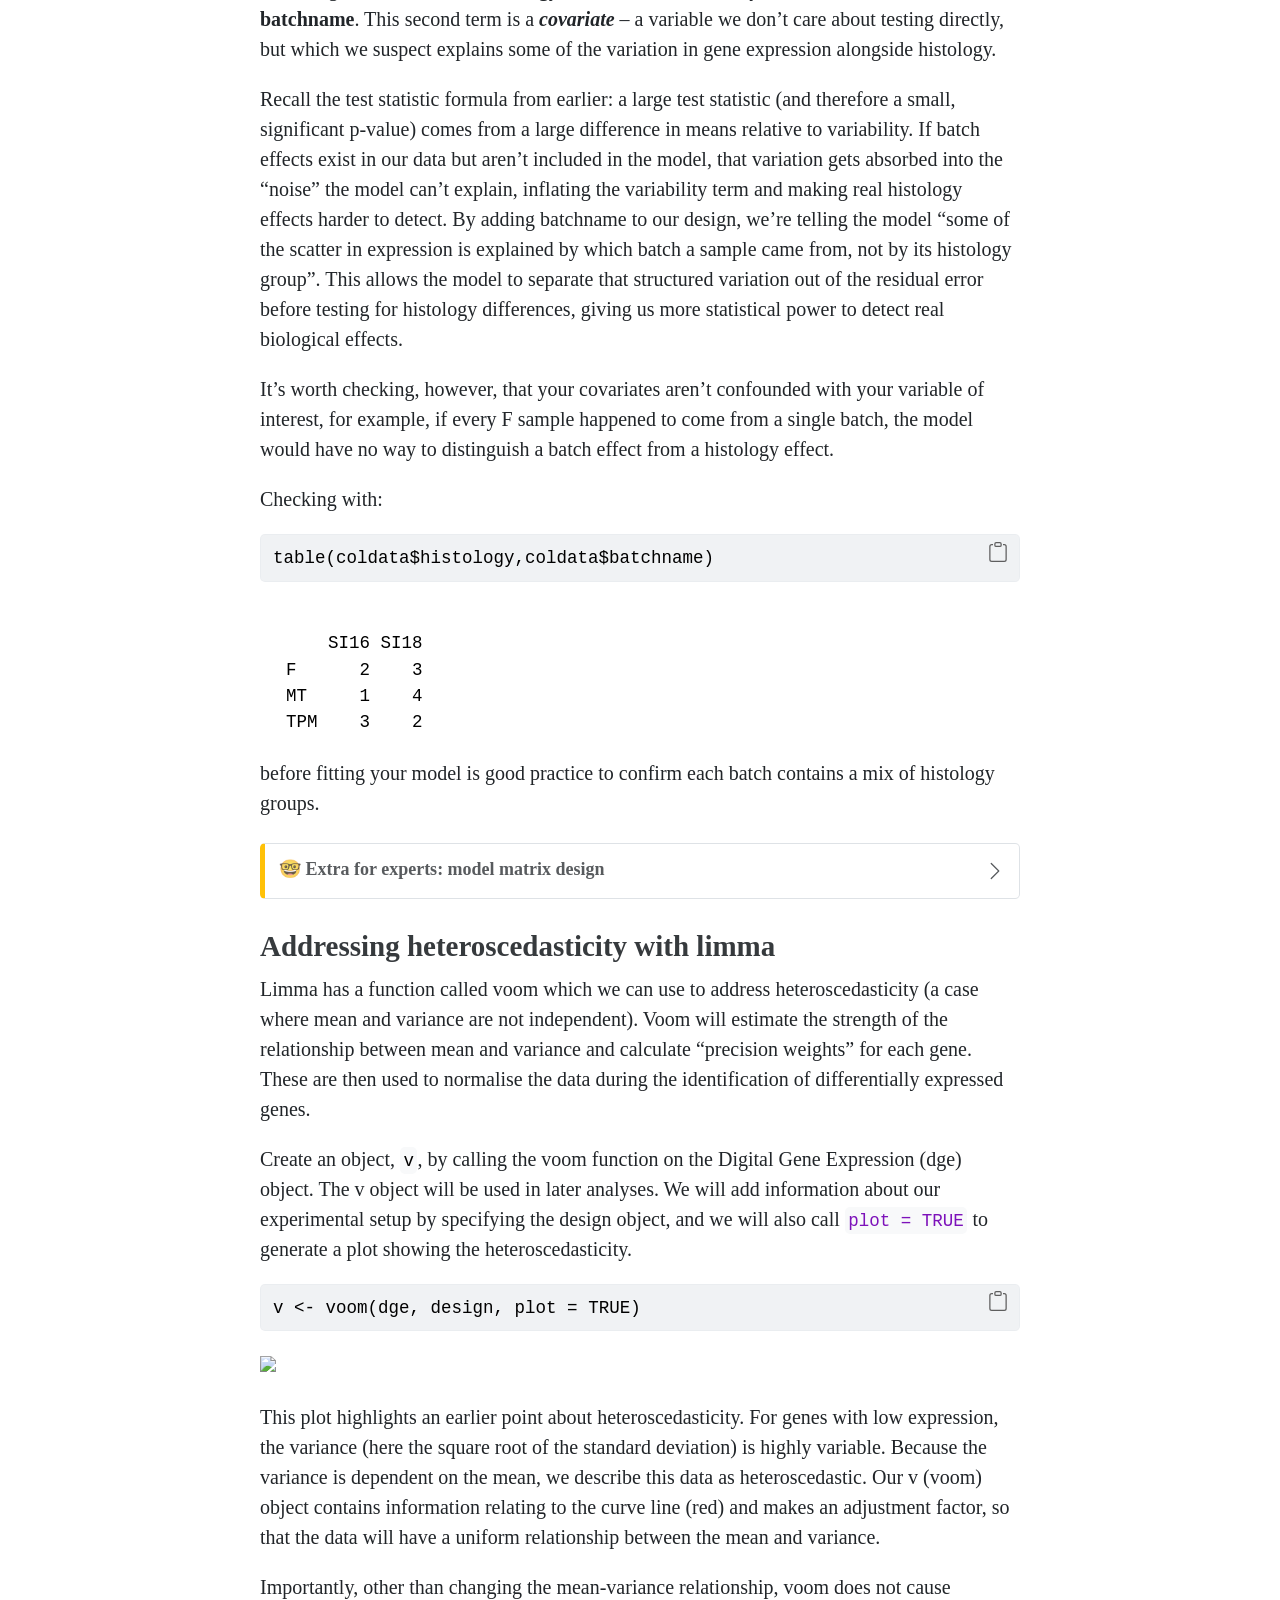
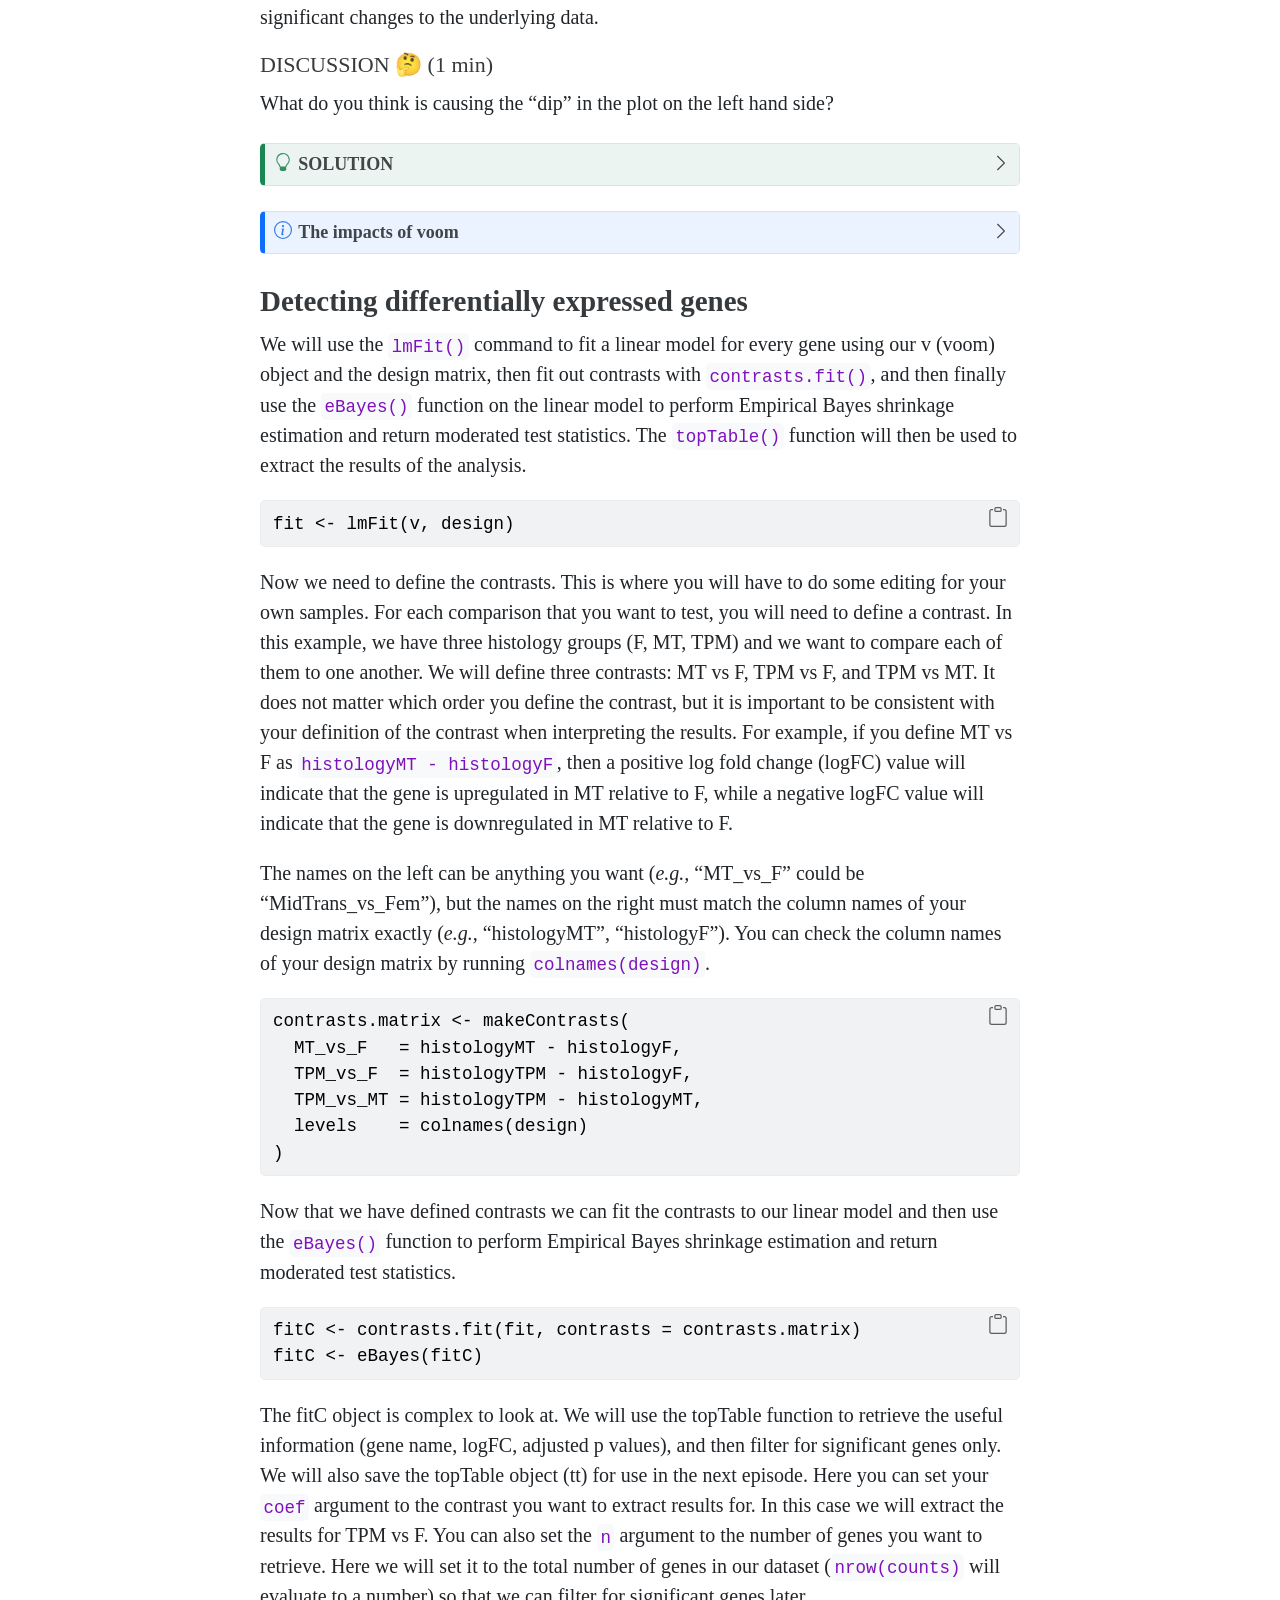
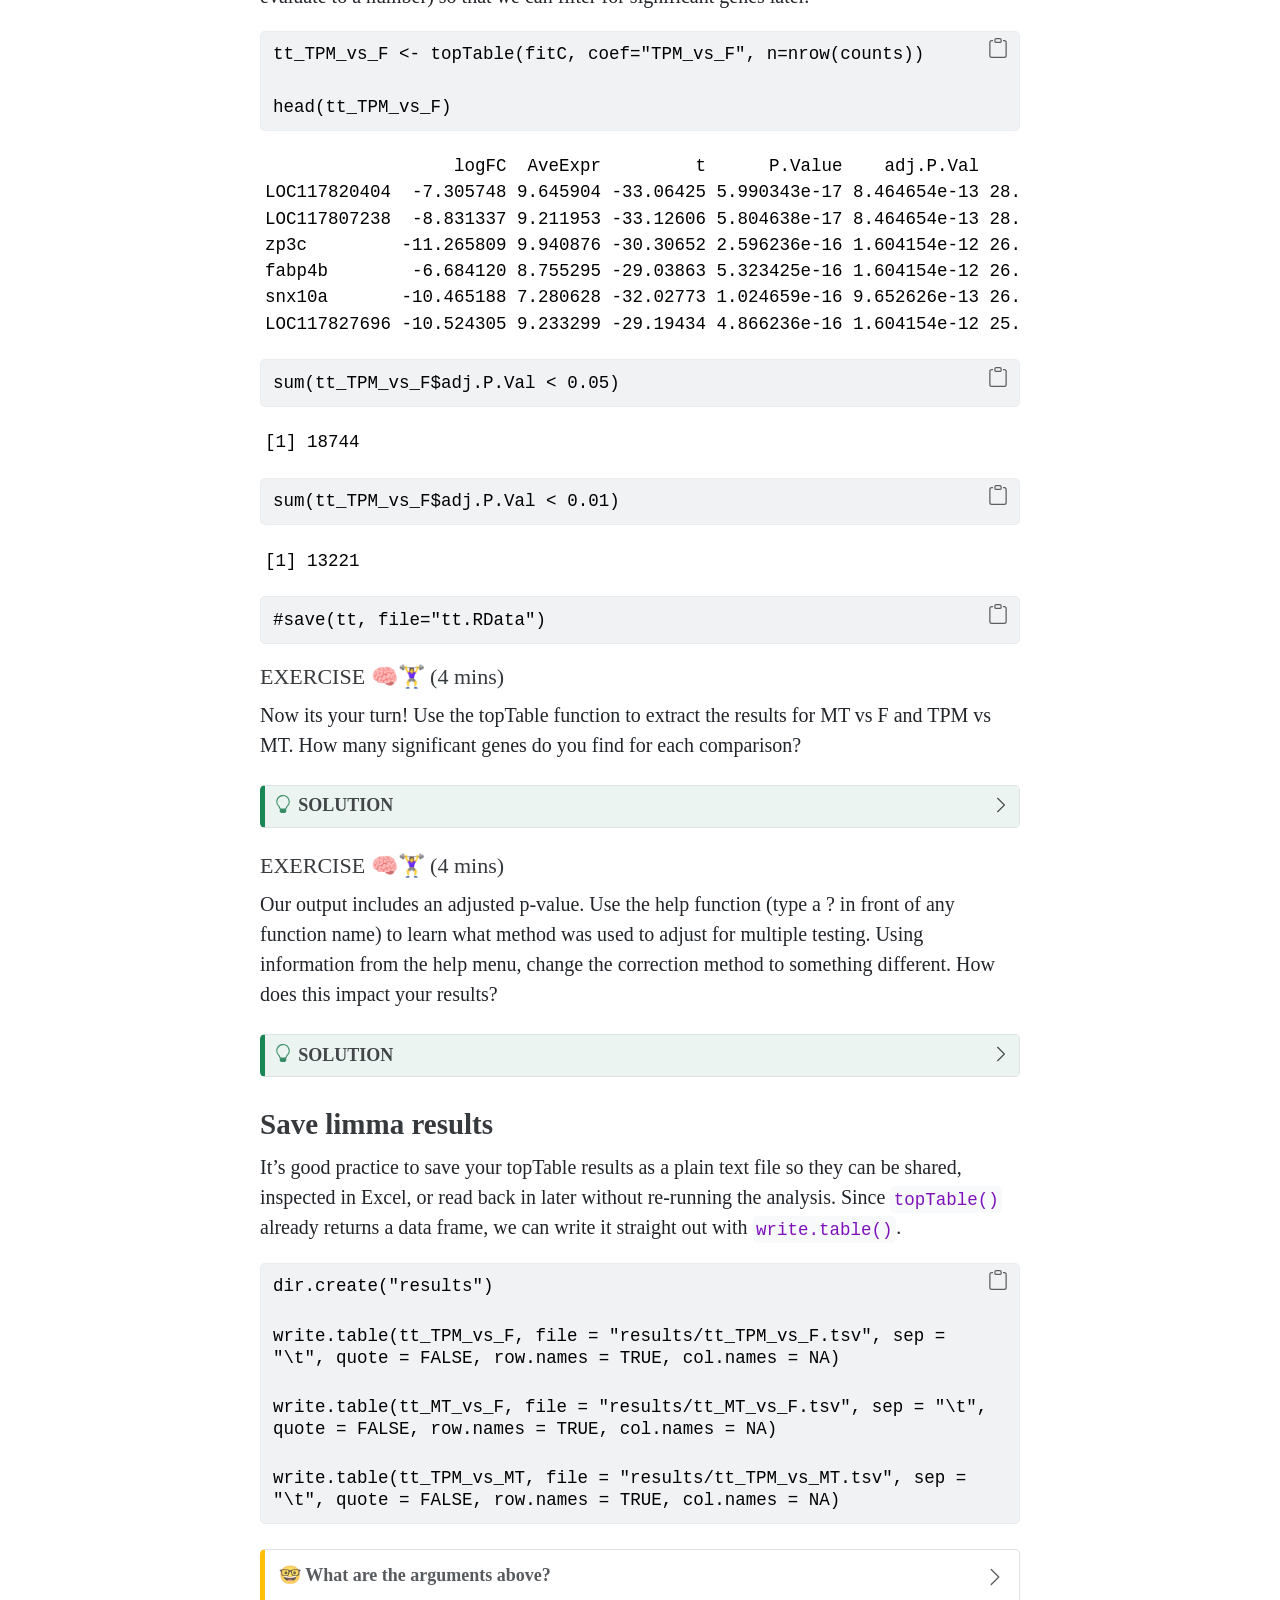
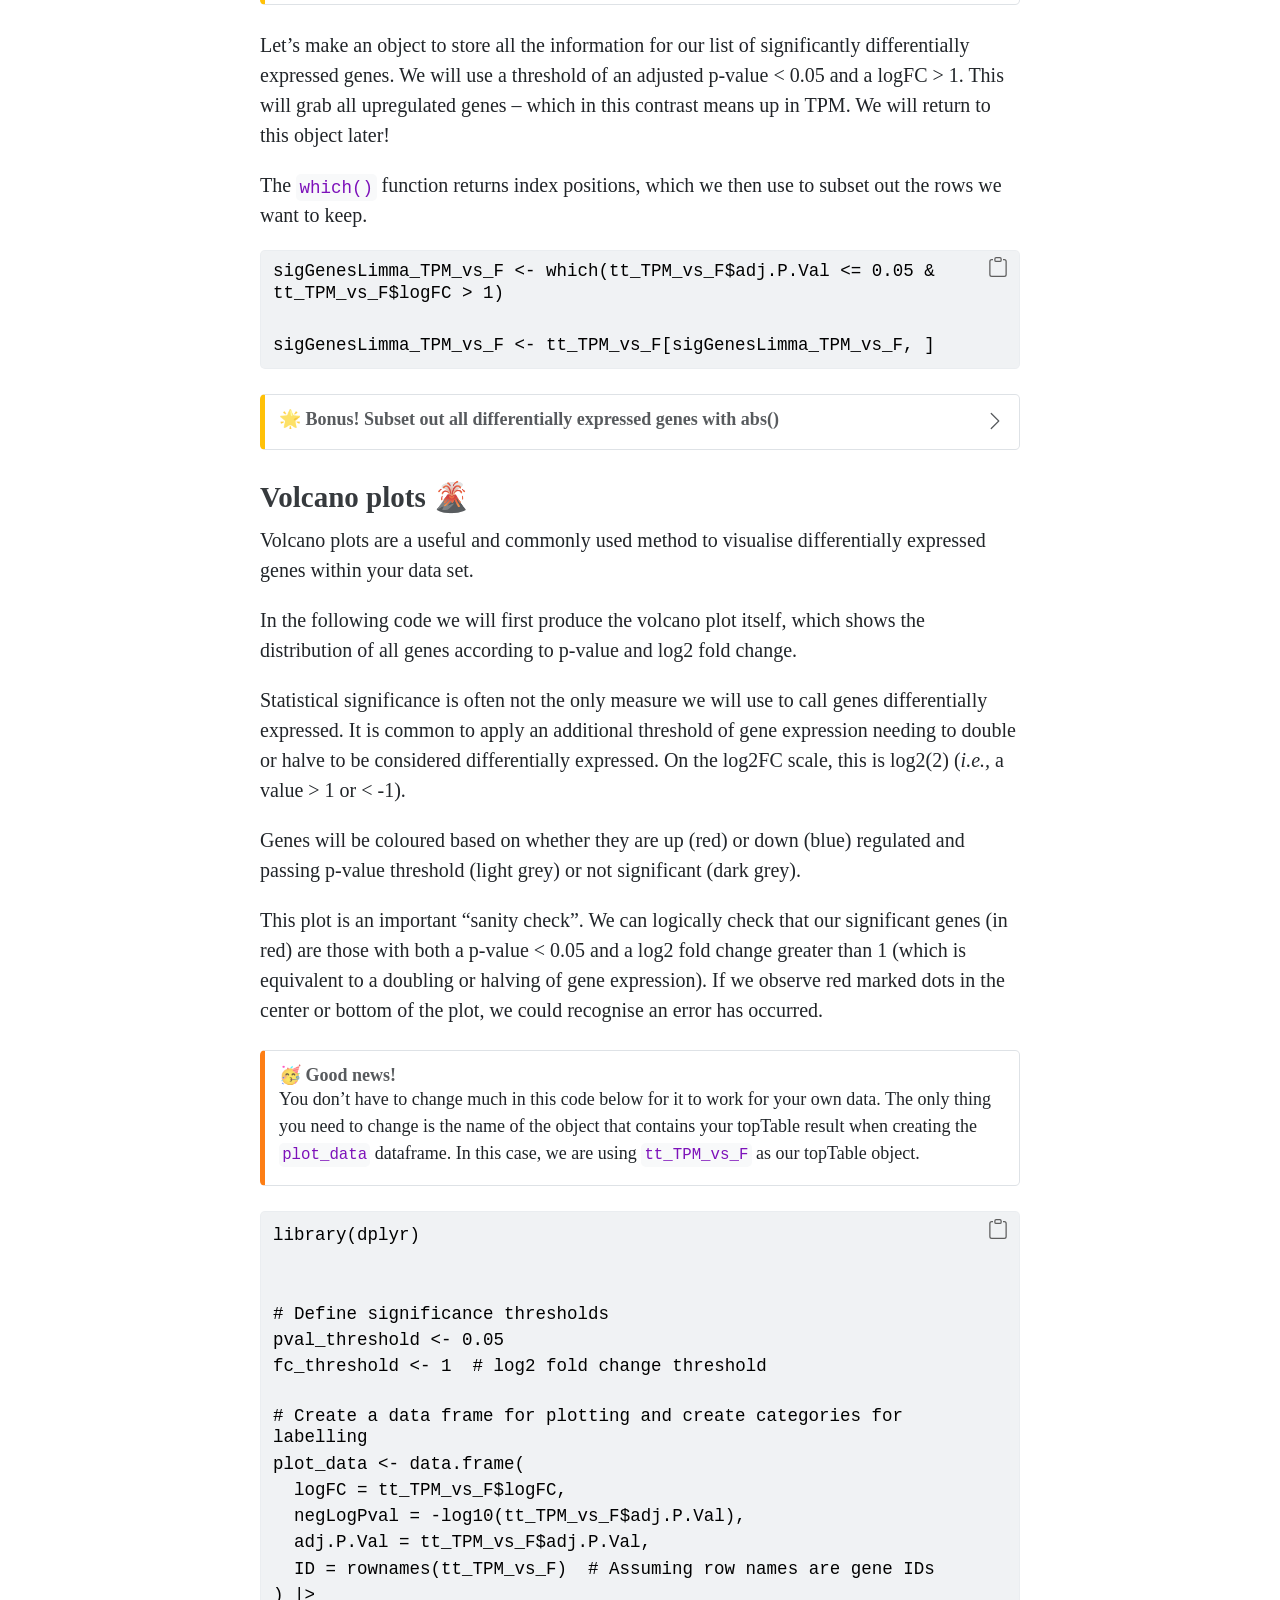
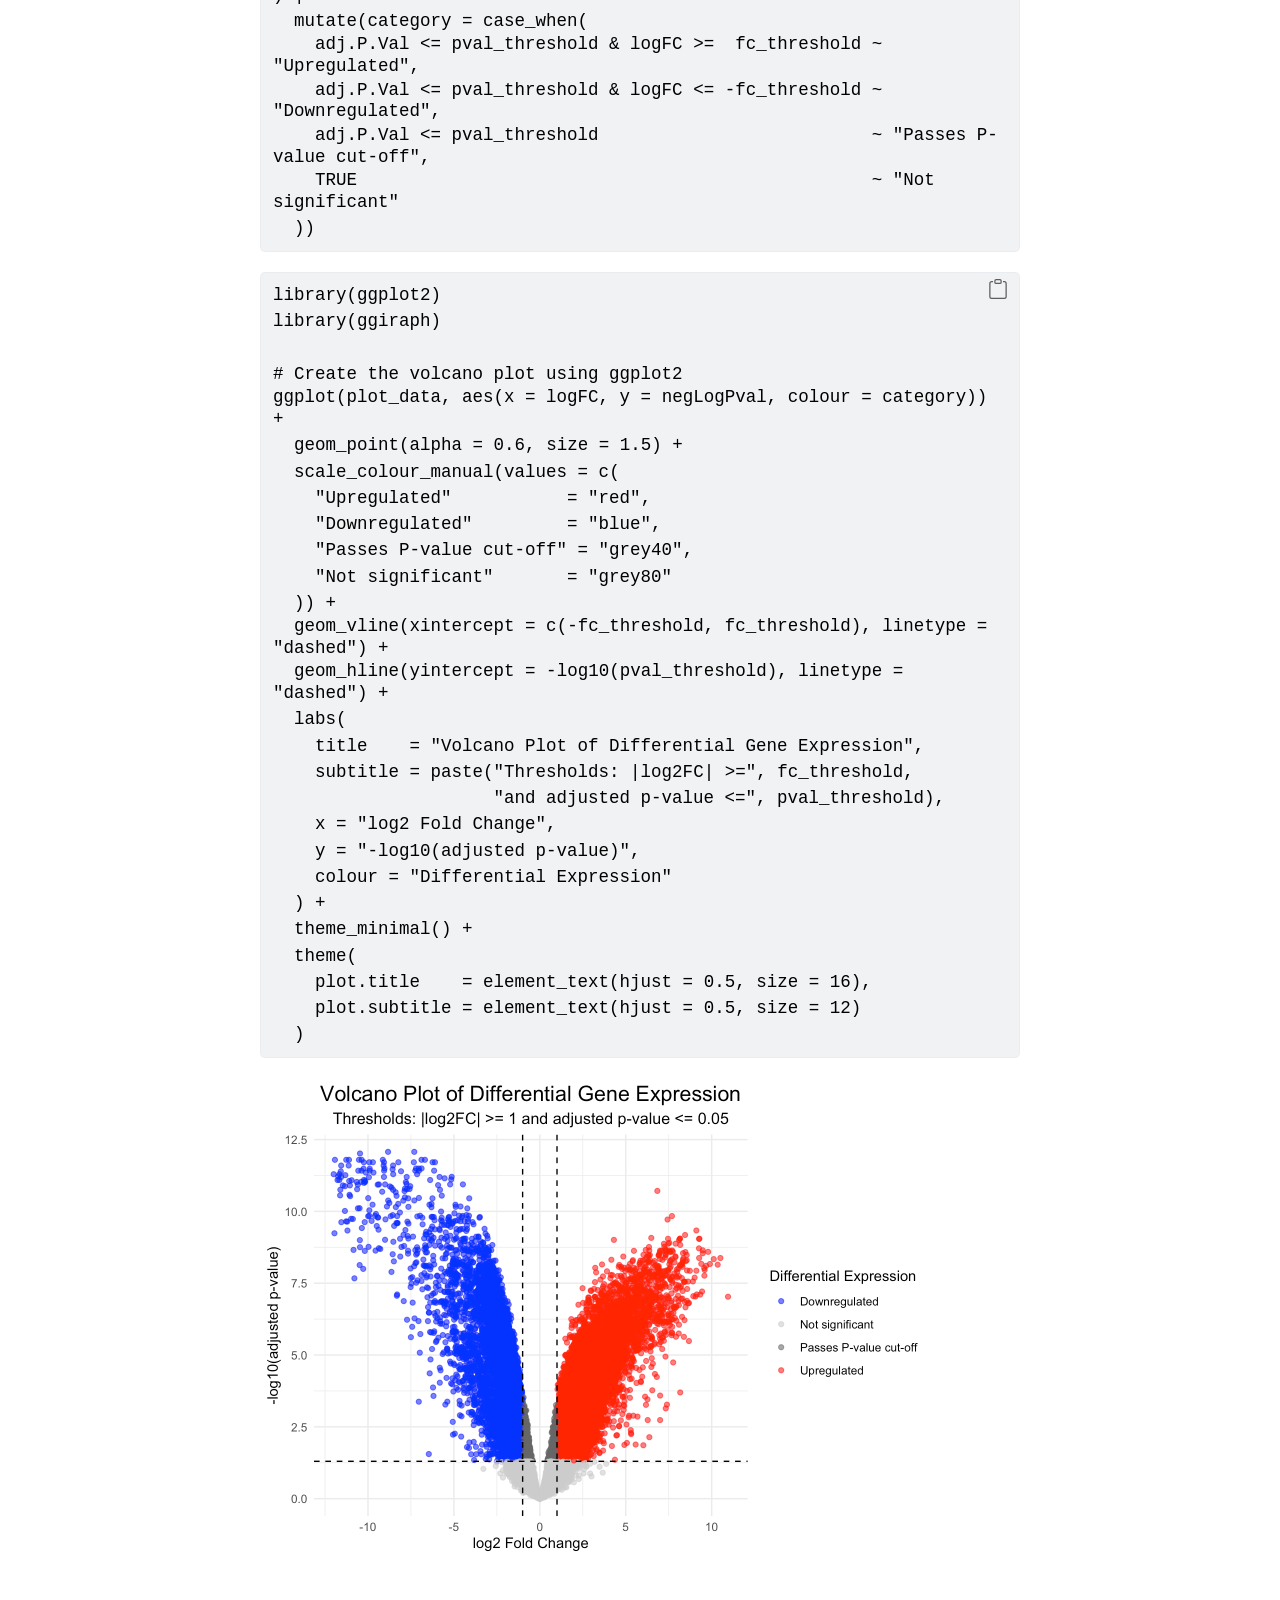
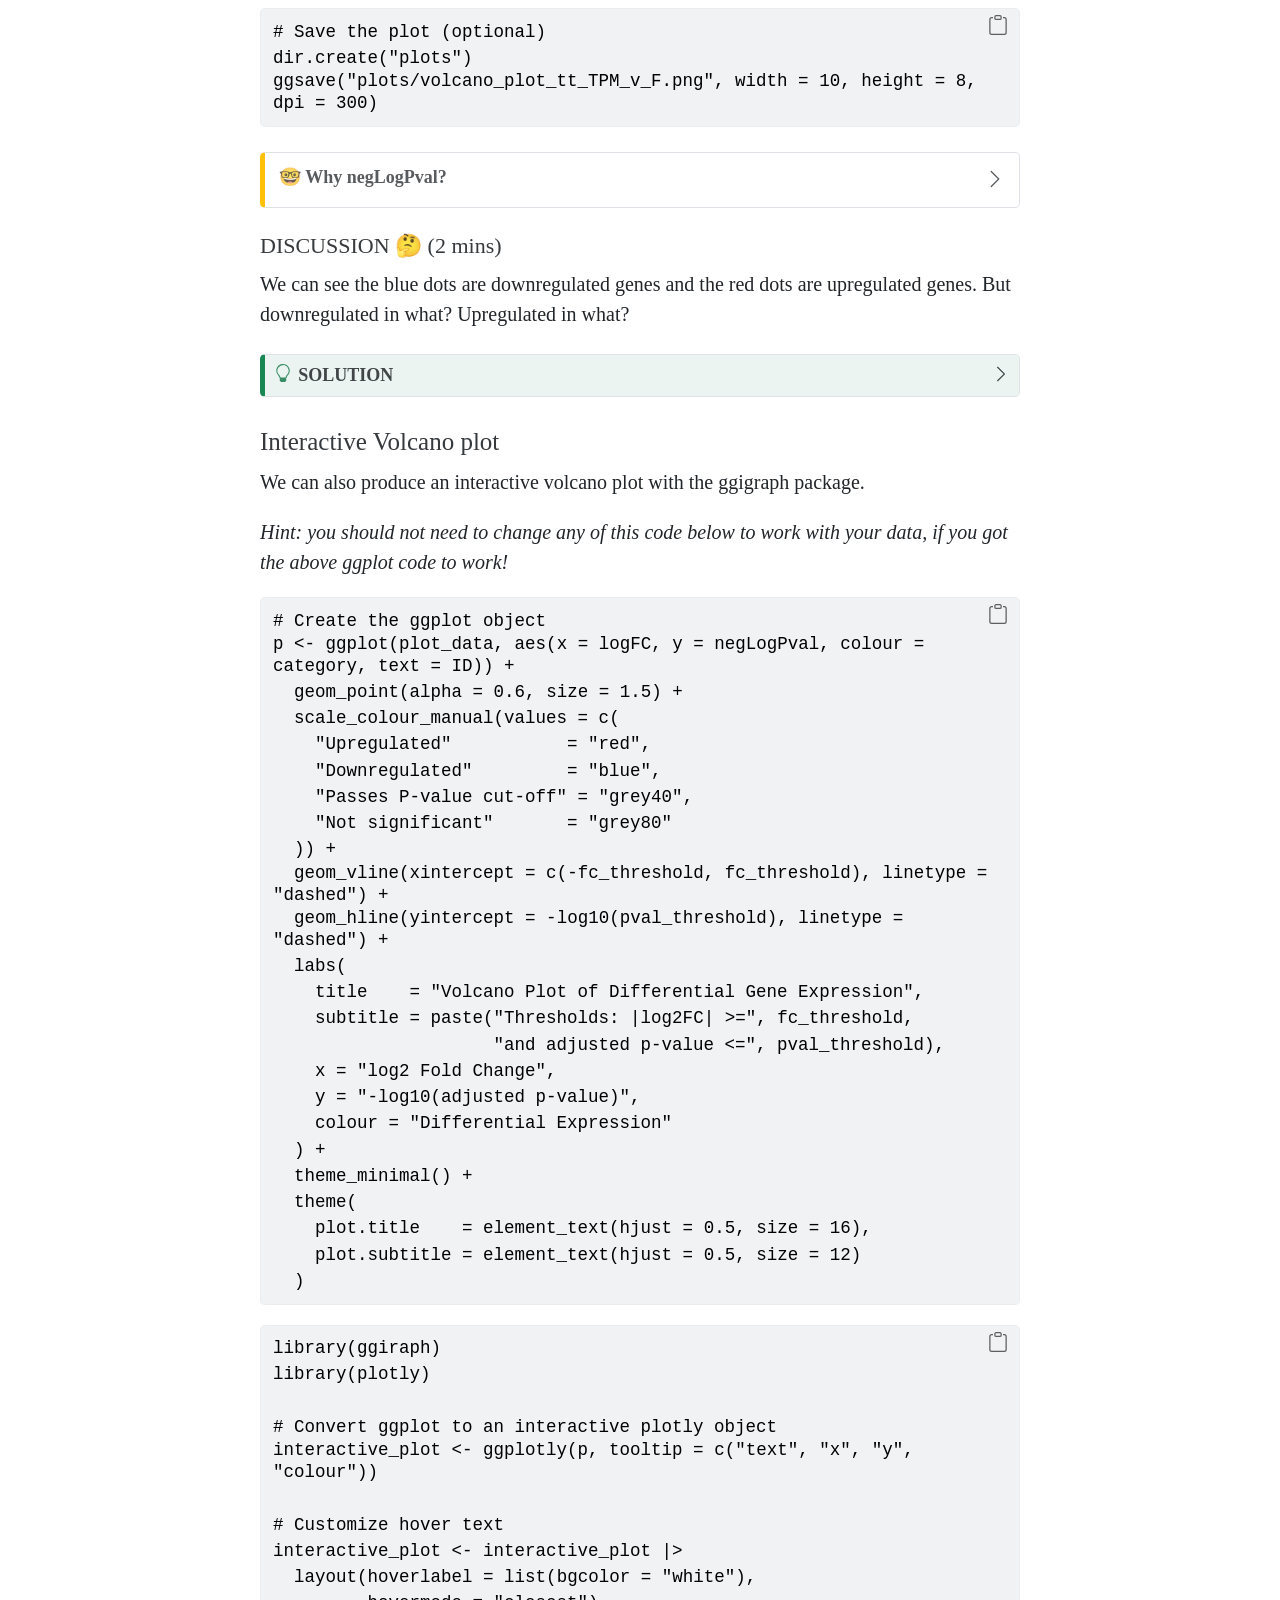
